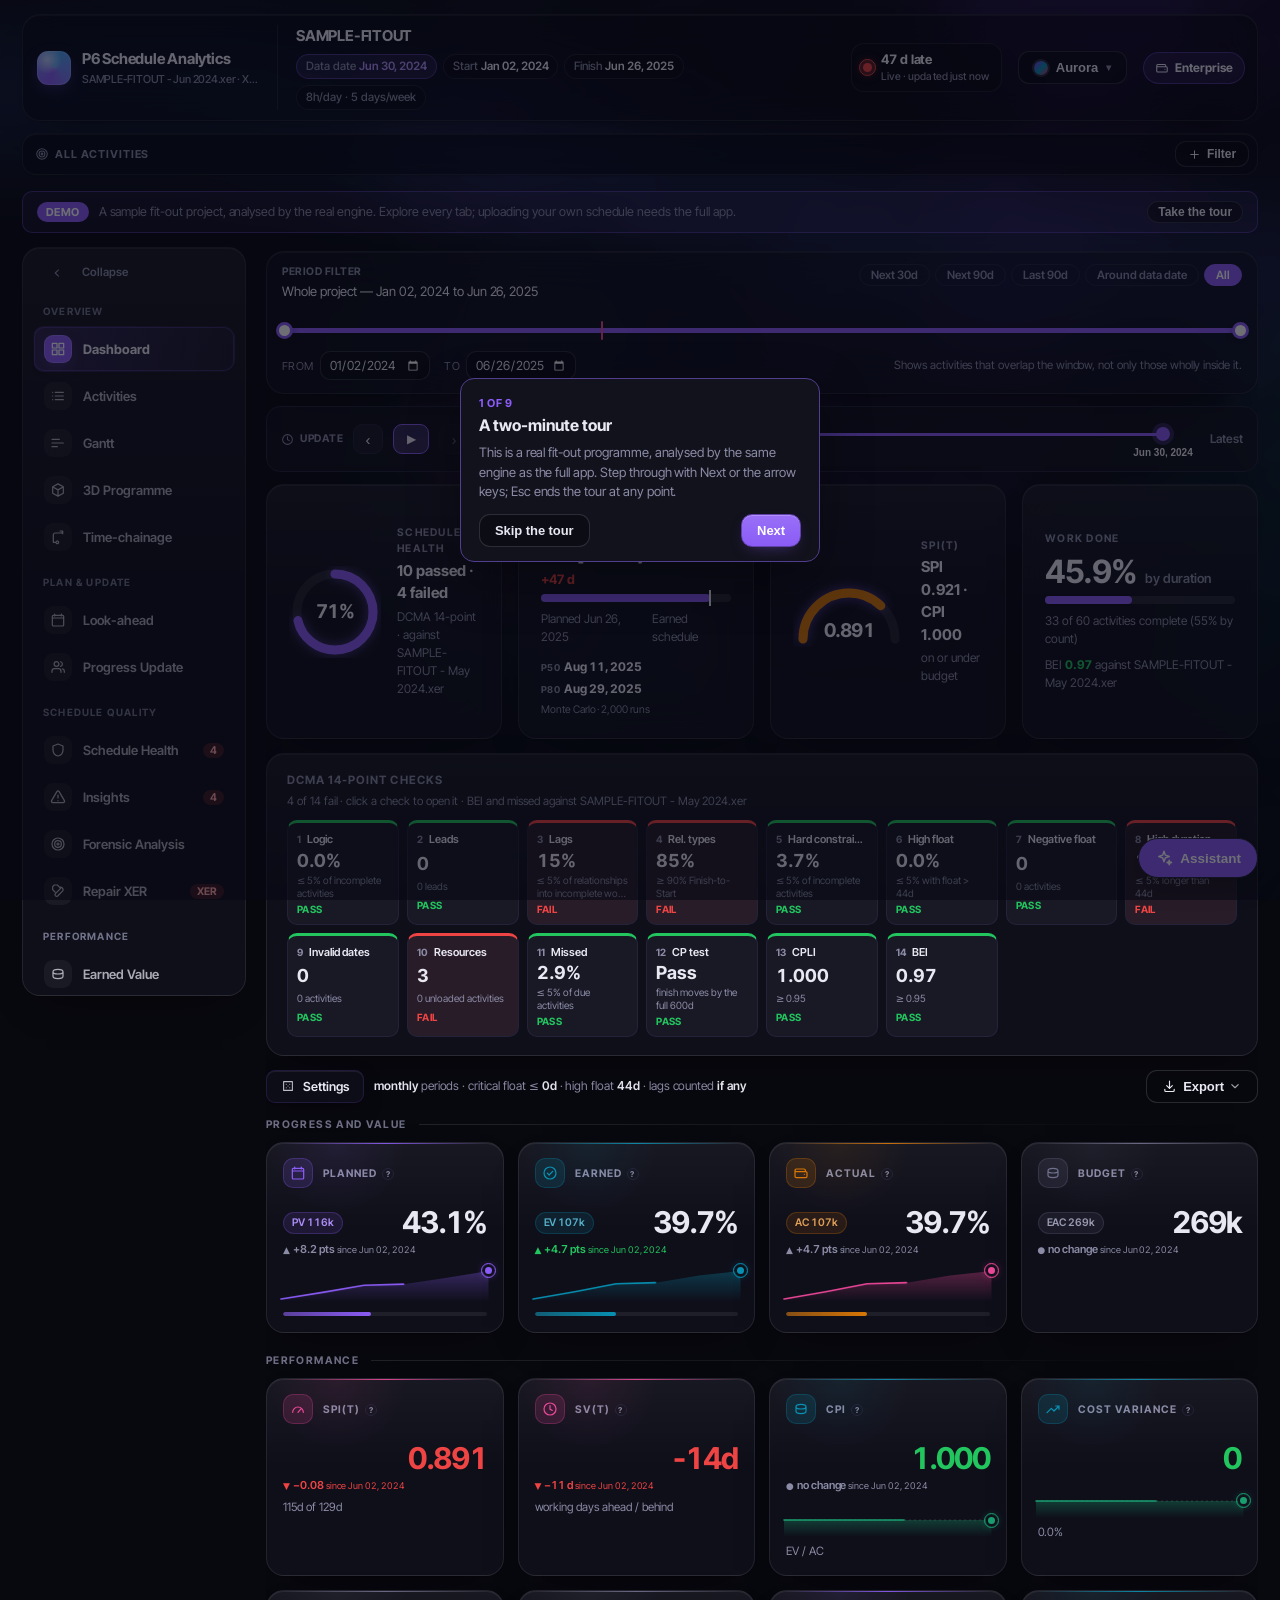
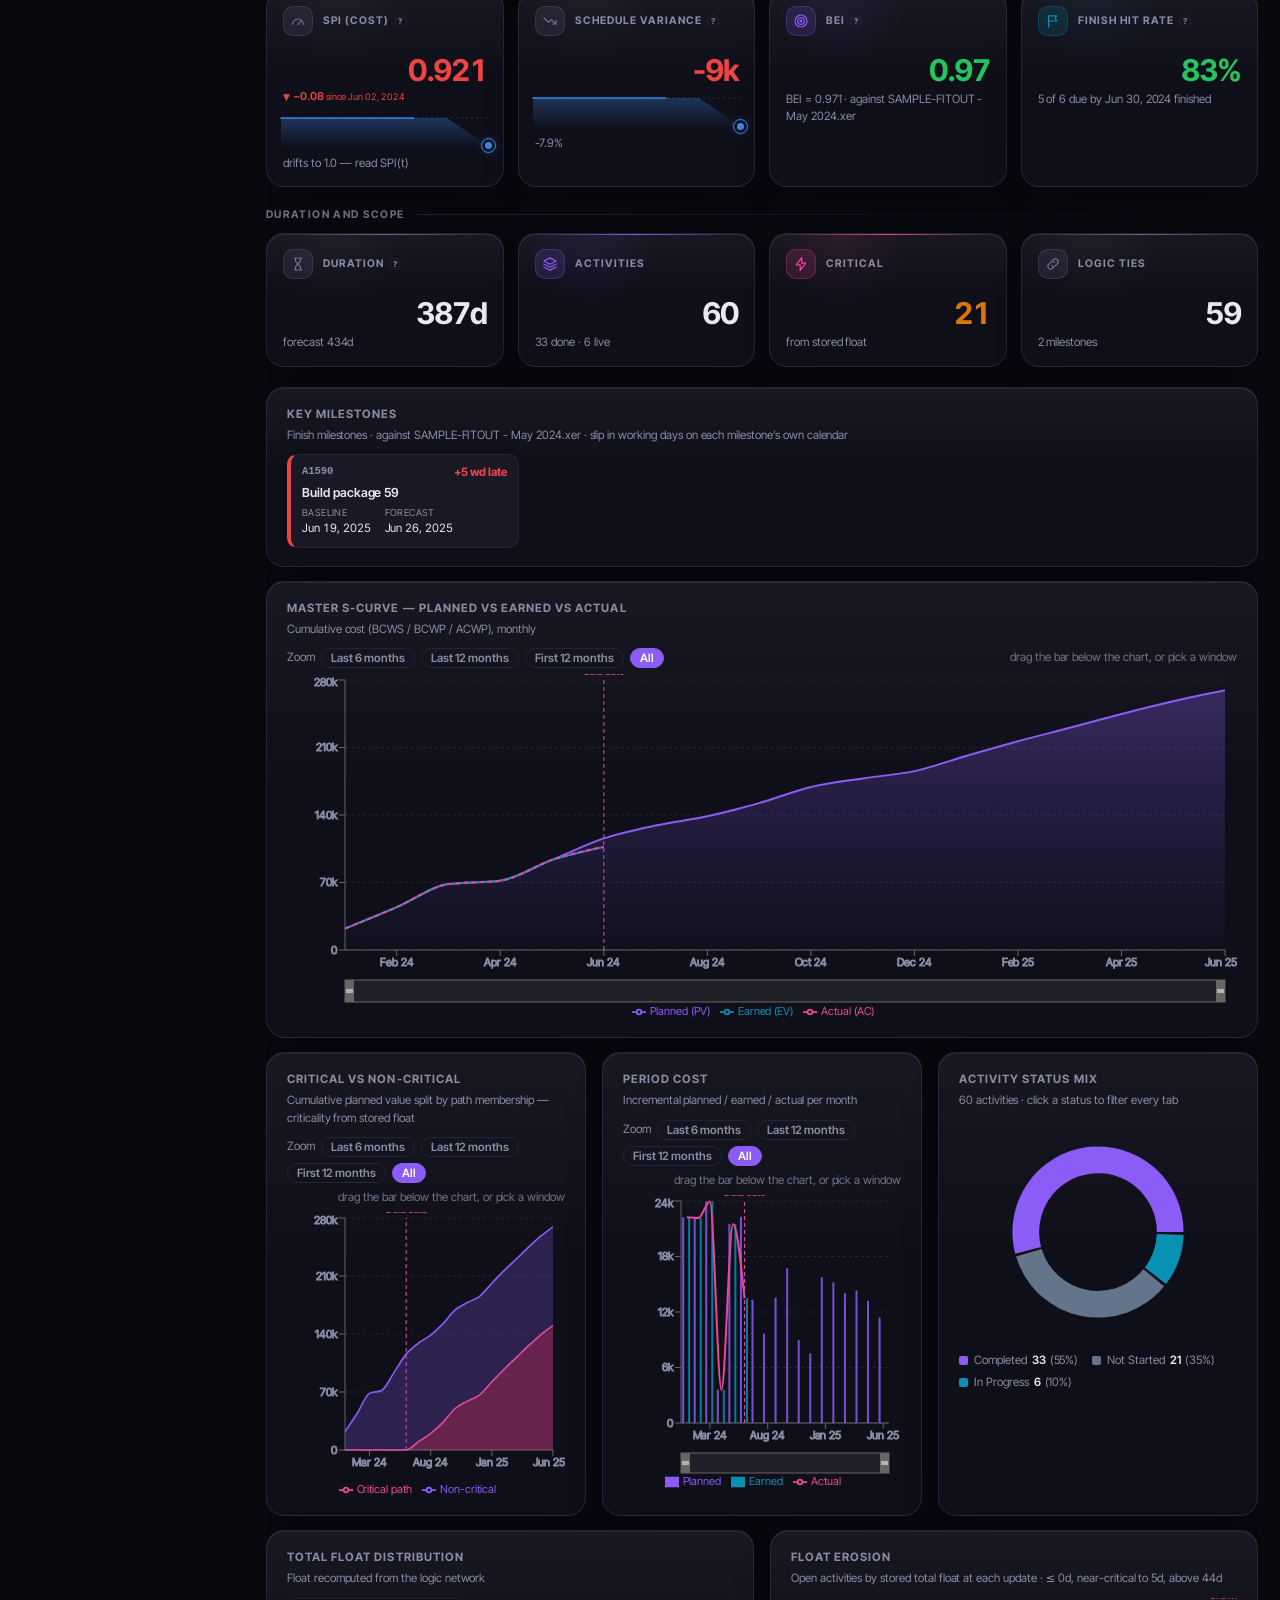
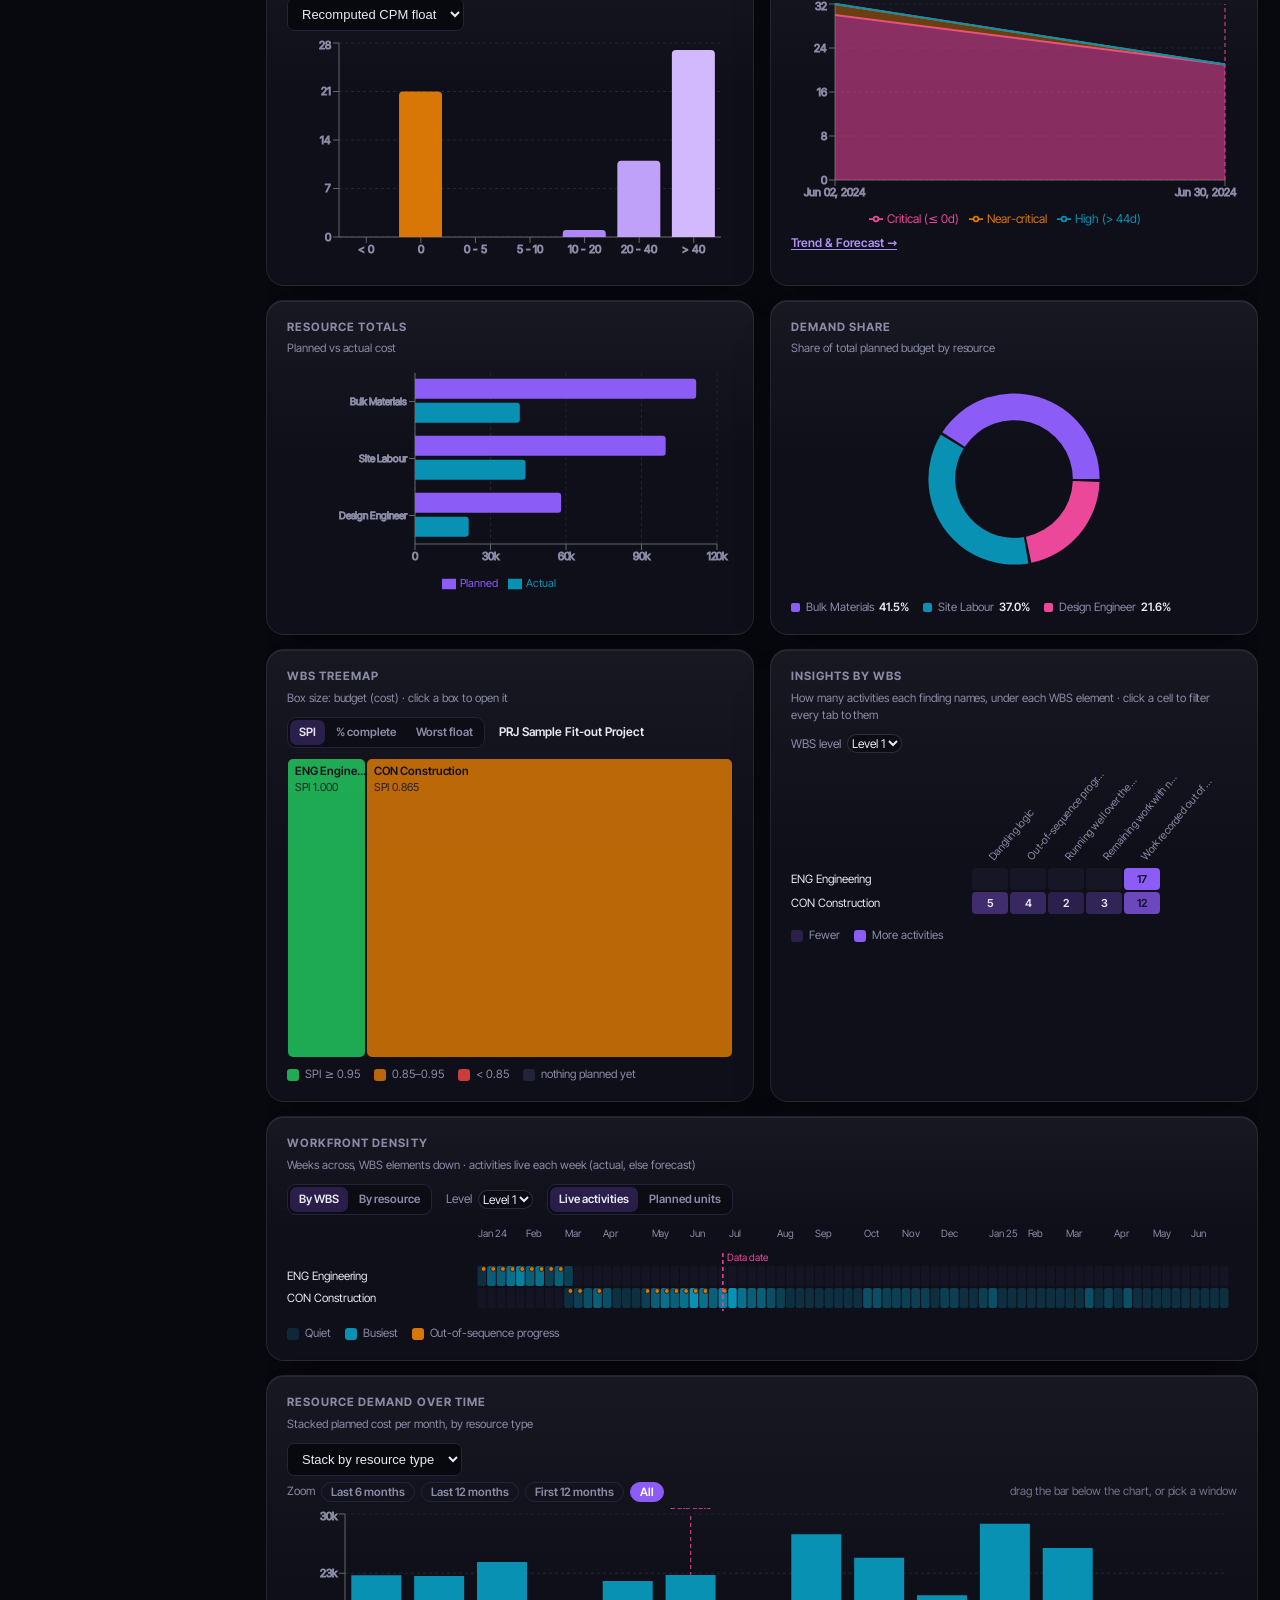
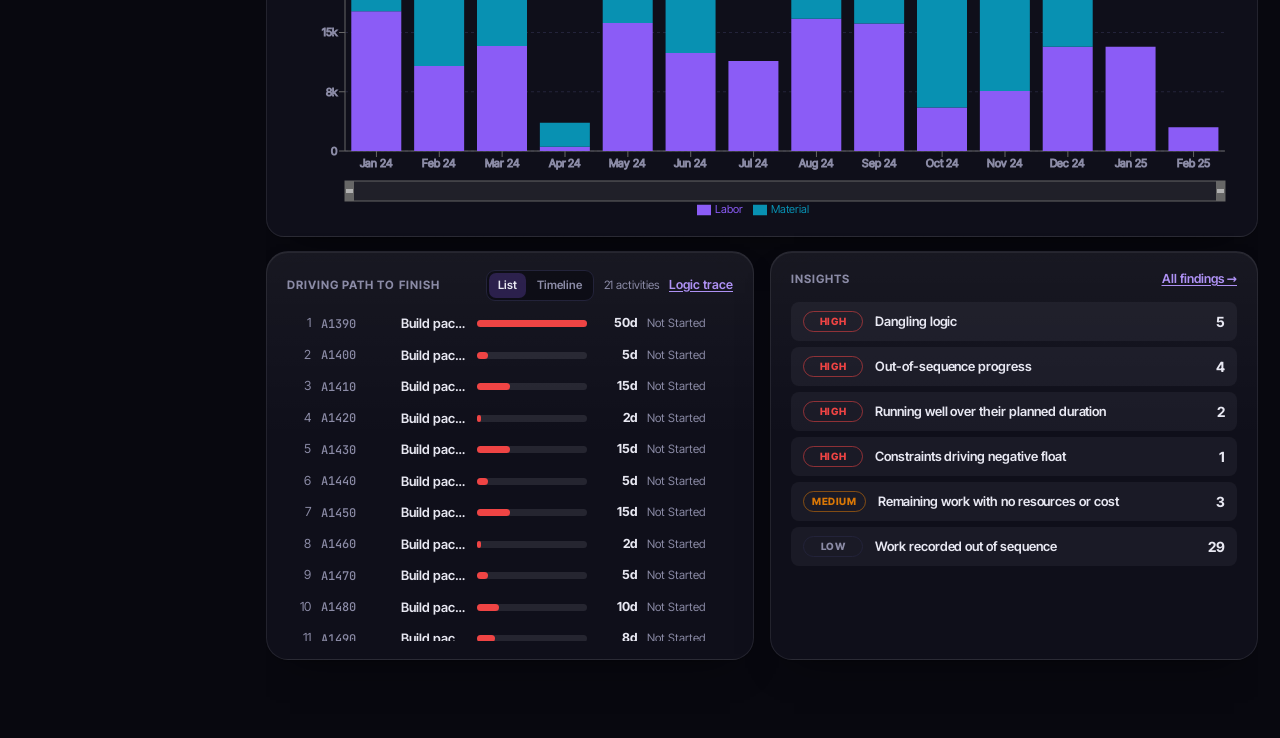
==== demo/index.html @ 8cb8678e "Demo: data-date window (needs the full app)" ====
<!doctype html>
<html lang="en">
  <head>
    <meta charset="UTF-8" />
    <meta name="viewport" content="width=device-width, initial-scale=1.0" />
    <title>P6 Schedule Analytics &amp; Forensics</title>
    <script type="module" crossorigin src="./assets/index-jzBInQl6.js"></script>
    <link rel="stylesheet" crossorigin href="./assets/index-BFzRtdCI.css">
  </head>
  <body>
    <div id="root"></div>
  </body>
</html>
---- demo/assets/index-BFzRtdCI.css ----
@font-face{font-family:Inter Tight;font-style:normal;font-display:swap;font-weight:400;src:url(./inter-tight-latin-400-normal-iW8qmuJY.woff2) format("woff2"),url(./inter-tight-latin-400-normal-BLrFJfvD.woff) format("woff")}@font-face{font-family:Inter Tight;font-style:normal;font-display:swap;font-weight:500;src:url(./inter-tight-latin-500-normal-BFXNXuvF.woff2) format("woff2"),url(./inter-tight-latin-500-normal-pobXraBK.woff) format("woff")}@font-face{font-family:Inter Tight;font-style:normal;font-display:swap;font-weight:600;src:url(./inter-tight-latin-600-normal-BgSTtRxb.woff2) format("woff2"),url(./inter-tight-latin-600-normal-D7bG6gX1.woff) format("woff")}@font-face{font-family:Inter Tight;font-style:normal;font-display:swap;font-weight:700;src:url(./inter-tight-latin-700-normal-BZKd_v_8.woff2) format("woff2"),url(./inter-tight-latin-700-normal-DvYAVZQd.woff) format("woff")}@font-face{font-family:Inter Tight;font-style:normal;font-display:swap;font-weight:800;src:url(./inter-tight-latin-800-normal-CRGCHRPv.woff2) format("woff2"),url(./inter-tight-latin-800-normal-D2te1T7i.woff) format("woff")}@font-face{font-family:JetBrains Mono;font-style:normal;font-display:swap;font-weight:500;src:url(./jetbrains-mono-latin-500-normal-BWZEU5yA.woff2) format("woff2"),url(./jetbrains-mono-latin-500-normal-CJOVTJB7.woff) format("woff")}:root{--bg: #08080f;--panel: #12121d;--panel-2: #191926;--line: #23233a;--text: #e8e8f2;--muted: #8b8ba6;--accent: #8b5cf6;--good: #22c55e;--warn: #d97706;--bad: #ef4444;--crit: #ec4899;--stripe: #14141f;--s1: #8b5cf6;--s2: #0891b2;--s3: #ec4899;--s4: #d97706;--s5: #3987e5;--s6: #199e70}:root[data-theme=light]{--bg: #f4f5fb;--panel: #ffffff;--panel-2: #f7f8fc;--line: #dfe3ee;--text: #131320;--muted: #5b5b73;--accent: #7c3aed;--good: #15803d;--warn: #c2740a;--bad: #dc2626;--crit: #db2777;--stripe: #f7f8fc;--s1: #7c3aed;--s2: #0891b2;--s3: #db2777;--s4: #c2740a;--s5: #2a78d6;--s6: #1baf7a}:root[data-theme=light] .esrow .kpi{background:linear-gradient(180deg,#e8f0fe,#fff);border-color:#b6cdf0}:root[data-theme=light] .navitem.on{color:#fff}*{box-sizing:border-box}body{margin:0;background:var(--bg);color:var(--text);font:14px/1.5 Segoe UI,system-ui,-apple-system,sans-serif}.app{max-width:1680px;margin:0 auto;padding:20px 24px 60px}.topbar{display:flex;align-items:center;gap:16px;flex-wrap:wrap;padding-bottom:14px;border-bottom:1px solid var(--line);margin-bottom:18px}.brand{font-size:19px;font-weight:700;letter-spacing:.2px}.brand small{display:block;font-size:11px;font-weight:400;color:var(--muted)}.spacer{flex:1}.projline{font-size:12px;color:var(--muted)}.projline b{color:var(--text);font-weight:600}.shell{display:flex;gap:18px;align-items:flex-start}.content{flex:1;min-width:0}.sidenav{width:192px;flex:none;position:sticky;top:16px;display:flex;flex-direction:column;gap:3px}.navitem{display:flex;align-items:center;gap:10px;width:100%;background:transparent;border:1px solid transparent;color:var(--muted);padding:9px 12px;border-radius:9px;cursor:pointer;font-size:13px;font-weight:600;text-align:left;font-family:inherit}.navitem:hover{background:var(--panel);color:var(--text)}.navitem.on{background:var(--accent);border-color:var(--accent);color:#fff}.navitem .ic{width:16px;text-align:center;font-size:13px;opacity:.85}.navitem .lbl{flex:1}.navitem .badge{background:#0000004d;padding:1px 7px;border-radius:10px;font-size:10.5px;font-weight:700}.navitem:not(.on) .badge{background:#ef444433;color:#fca5a5}@media (max-width: 900px){.shell{flex-direction:column;align-items:stretch}.sidenav{width:100%;position:static;flex-direction:row;overflow-x:auto;padding-bottom:4px;gap:4px}.navitem{width:auto;white-space:nowrap}.navitem .ic{display:none}}.grid{display:grid;gap:14px}.g2{grid-template-columns:repeat(2,minmax(0,1fr))}.g3{grid-template-columns:repeat(3,minmax(0,1fr))}.g4{grid-template-columns:repeat(4,minmax(0,1fr))}@media (max-width: 1200px){.g3,.g4{grid-template-columns:repeat(2,minmax(0,1fr))}}@media (max-width: 780px){.g2,.g3,.g4{grid-template-columns:1fr}}.card{background:var(--panel);border:1px solid var(--line);border-radius:12px;padding:14px 16px}.card h3{margin:0 0 2px;font-size:13px;font-weight:700;text-transform:uppercase;letter-spacing:.55px;color:var(--muted)}.card .sub{font-size:11px;color:var(--muted);margin-bottom:10px}.card.span2{grid-column:span 2}@media (max-width: 780px){.card.span2{grid-column:span 1}}.kpis{display:grid;grid-template-columns:repeat(auto-fit,minmax(132px,1fr));gap:10px;margin-bottom:16px}.kpi{background:var(--panel);border:1px solid var(--line);border-radius:10px;padding:11px 13px}.kpi .k{font-size:10.5px;text-transform:uppercase;letter-spacing:.5px;color:var(--muted)}.kpi .v{font-size:22px;font-weight:700;margin-top:3px;line-height:1.15}.kpi .x{font-size:11px;color:var(--muted);margin-top:2px}.kpi[title]{cursor:help}.qm{display:inline-grid;place-items:center;width:12px;height:12px;border:1px solid var(--line);border-radius:50%;font-size:8px;margin-left:5px;color:var(--muted);vertical-align:middle}.esrow .kpi{border-color:#3b5680;background:linear-gradient(180deg,#1e2c44,var(--panel))}.good{color:var(--good)}.warn{color:var(--warn)}.bad{color:var(--bad)}.neutral{color:var(--text)}.drop{border:2px dashed var(--line);border-radius:16px;padding:56px 28px;text-align:center;background:var(--panel);transition:.15s;cursor:pointer}.drop.hot{border-color:var(--accent);background:var(--panel-2)}.drop h2{margin:0 0 8px;font-size:20px}.drop p{color:var(--muted);margin:4px 0}.hint{font-size:12px;color:var(--muted);margin-top:18px}.btn{background:var(--accent);color:#fff;border:0;border-radius:8px;padding:9px 16px;font-size:13px;font-weight:600;cursor:pointer;text-decoration:none;display:inline-block}.btn:hover{filter:brightness(1.1)}.btn.ghost{background:transparent;border:1px solid var(--line);color:var(--text)}.btn:disabled{opacity:.5;cursor:not-allowed}.err{background:#ef44441f;border:1px solid var(--bad);color:#fecaca;padding:11px 14px;border-radius:9px;margin:14px 0;font-size:13px}.bar{height:6px;background:var(--line);border-radius:4px;overflow:hidden;margin-top:18px}.bar>div{height:100%;background:var(--accent);transition:width .2s}.diag{border-left:3px solid var(--line);padding:9px 13px;margin-bottom:8px;background:var(--panel-2);border-radius:0 8px 8px 0}.diag.critical{border-left-color:var(--bad)}.diag.warning{border-left-color:var(--warn)}.diag.info{border-left-color:var(--accent)}.diag .t{font-weight:700;font-size:13px;margin-bottom:3px}.diag .d{font-size:12.5px;color:var(--muted)}.check{background:var(--panel);border:1px solid var(--line);border-radius:10px;margin-bottom:9px}.check .hd{display:flex;align-items:center;gap:12px;padding:12px 14px;cursor:pointer}.check .hd:hover{background:var(--panel-2);border-radius:10px}.num{width:26px;height:26px;flex:none;border-radius:7px;background:var(--panel-2);display:grid;place-items:center;font-size:12px;font-weight:700;color:var(--muted)}.check .nm{font-weight:650;font-size:14px}.check .ds{font-size:11.5px;color:var(--muted);margin-top:2px}.pill{font-size:10.5px;font-weight:800;padding:3px 10px;border-radius:20px;letter-spacing:.6px;flex:none}.pill.pass{background:#22c55e29;color:var(--good)}.pill.fail{background:#ef444429;color:var(--bad)}.pill.na{background:#94a3b829;color:var(--muted)}.metric{font-size:12.5px;color:var(--muted);text-align:right;flex:none;min-width:190px}.metric b{color:var(--text);display:block;font-size:13px}.body{border-top:1px solid var(--line);padding:12px 14px}.note{font-size:12px;color:var(--muted);margin-bottom:10px;font-style:italic}.tblwrap{overflow:auto;max-height:430px;border:1px solid var(--line);border-radius:8px}table{border-collapse:collapse;width:100%;font-size:12.5px}th,td{padding:7px 10px;text-align:left;border-bottom:1px solid var(--line);white-space:nowrap}th{background:var(--panel-2);position:sticky;top:0;font-size:11px;text-transform:uppercase;letter-spacing:.4px;color:var(--muted);z-index:1}td.wrap{white-space:normal;min-width:240px}tbody tr:hover{background:var(--panel-2)}.mono{font-family:Cascadia Code,Consolas,monospace;font-size:12px}.pager{display:flex;align-items:center;gap:9px;margin-top:9px;font-size:12px;color:var(--muted)}.settings{display:flex;gap:14px;flex-wrap:wrap;align-items:flex-end}.field{display:flex;flex-direction:column;gap:4px}.field label{font-size:10.5px;text-transform:uppercase;letter-spacing:.5px;color:var(--muted)}.field input,.field select,select.inline{background:var(--bg);border:1px solid var(--line);color:var(--text);border-radius:7px;padding:7px 9px;font-size:13px;min-width:128px}.field input:focus,.field select:focus,select.inline:focus{outline:1px solid var(--accent)}.legend{display:flex;gap:14px;flex-wrap:wrap;font-size:11.5px;color:var(--muted);margin-top:6px}.legend i{display:inline-block;width:10px;height:10px;border-radius:3px;margin-right:5px}.searchrow{display:flex;gap:9px;margin-bottom:10px;flex-wrap:wrap}.searchrow input,.searchrow select{background:var(--bg);border:1px solid var(--line);color:var(--text);border-radius:7px;padding:7px 10px;font-size:13px}.searchrow input{flex:1;min-width:200px}.chk{display:flex;align-items:center;gap:6px;font-size:12.5px;color:var(--muted)}.empty{color:var(--muted);font-size:13px;padding:22px;text-align:center}.minilegend{display:flex;flex-wrap:wrap;gap:5px 14px;margin-top:8px;font-size:11.5px;color:var(--muted)}.minilegend span{display:inline-flex;align-items:center;white-space:nowrap}.minilegend b{color:var(--text);margin-left:5px;font-weight:600}.minilegend i{display:inline-block;width:9px;height:9px;border-radius:2px;margin-right:6px}.sev{flex:none;font-size:10px;font-weight:800;letter-spacing:.5px;padding:3px 9px;border-radius:20px;text-transform:uppercase;min-width:62px;text-align:center}.sev.critical{background:#ef44442e;color:#fca5a5}.sev.high{background:#f973162e;color:#fdba74}.sev.medium{background:#f59e0b29;color:#fcd34d}.sev.low{background:#94a3b829;color:var(--muted)}.rec{background:var(--panel-2);border-left:3px solid var(--accent);padding:10px 13px;border-radius:0 8px 8px 0;margin-bottom:11px;font-size:13px}.rec b{display:block;font-size:10.5px;text-transform:uppercase;letter-spacing:.5px;color:var(--accent);margin-bottom:4px}.ganttwrap{display:flex;align-items:flex-start;border:1px solid var(--line);border-radius:8px;overflow-y:auto;max-height:640px;background:var(--bg);margin-top:8px}.gantt-labels{flex:none;width:296px;position:sticky;left:0;z-index:2;background:var(--bg);border-right:1px solid var(--line)}.gantt-labels .ghead{border-bottom:1px solid var(--line)}.grow{display:flex;align-items:center;gap:7px;padding:0 9px;font-size:11px;color:#cbd5e1;overflow:hidden;white-space:nowrap}.grow:nth-child(2n){background:var(--stripe)}.grow.crit .gid{color:#fda4af}.gid{font-family:Cascadia Code,Consolas,monospace;flex:none;opacity:.95}.gnm{overflow:hidden;text-overflow:ellipsis;color:var(--muted)}.gantt-chart{flex:1;overflow-x:auto;min-width:0}.ganttwrap text{-webkit-user-select:none;user-select:none}.optrow{display:flex;gap:16px;flex-wrap:wrap;align-items:flex-start;background:var(--panel-2);padding:11px 13px;border-radius:8px;margin-bottom:11px}.opthelp{font-size:11px;color:var(--muted);margin-top:3px}.cellinput{width:100%;background:var(--bg);border:1px solid var(--accent);color:var(--text);border-radius:5px;padding:3px 7px;font-family:Cascadia Code,Consolas,monospace;font-size:12px}.cellinput:disabled{border-color:var(--line);color:var(--muted)}.okmsg{background:#22c55e1f;border:1px solid var(--good);color:#bbf7d0;padding:11px 14px;border-radius:9px;margin:12px 0;font-size:13px}.modalbg{position:fixed;top:0;right:0;bottom:0;left:0;background:#020617b8;display:grid;place-items:center;z-index:50;padding:20px}.modal{background:var(--panel);border:1px solid var(--line);border-radius:14px;padding:20px 22px;width:min(680px,100%);max-height:88vh;overflow:auto;box-shadow:0 24px 60px #00000080}.modal.wide{width:min(1240px,100%)}.revsum{display:flex;gap:18px;flex-wrap:wrap;align-items:center;background:var(--panel-2);border-radius:8px;padding:10px 14px;margin-bottom:12px;font-size:12.5px;color:var(--muted)}.revsum b{color:var(--text);font-size:15px;margin-right:4px}.modal h3{margin:0 0 4px;font-size:16px}.modal .msub{margin:0 0 14px;font-size:12.5px;color:var(--muted)}.mactions{display:flex;justify-content:flex-end;gap:9px}.zoomrow{display:flex;align-items:center;gap:9px;margin:10px 0 4px}.zoomrow input[type=range]{flex:1;max-width:300px;accent-color:var(--accent)}.zlabel{font-size:11.5px;color:var(--muted);white-space:nowrap}.zbtn{padding:4px 11px;font-size:15px;line-height:1}@media print{:root{--bg: #fff;--panel: #fff;--panel-2: #f4f6f9;--line: #cbd5e1;--text: #0f172a;--muted: #475569}body{background:#fff}.noprint{display:none!important}.app{max-width:none;padding:0}.card,.check{break-inside:avoid;page-break-inside:avoid;border-color:#cbd5e1}.tblwrap{max-height:none;overflow:visible}.g3,.g4{grid-template-columns:repeat(2,minmax(0,1fr))}}.cibar{display:inline-block;width:46px;height:6px;border-radius:3px;background:var(--line);margin-right:7px;vertical-align:middle;overflow:hidden}.cibar i{display:block;height:100%;background:var(--crit)}.runbox{display:flex;align-items:center;gap:16px;padding:6px 2px}.runtitle{font-size:14px;font-weight:650}.runsub{font-size:12px;color:var(--muted);margin-top:2px}.spinner{width:30px;height:30px;flex:none;border-radius:50%;border:3px solid var(--line);border-top-color:var(--accent);animation:spin .8s linear infinite}@keyframes spin{to{transform:rotate(360deg)}}body{background-attachment:fixed;background-image:radial-gradient(58rem 42rem at 8% -12%,rgba(59,130,246,.2),transparent 60%),radial-gradient(46rem 38rem at 96% 4%,rgba(168,85,247,.16),transparent 62%),radial-gradient(52rem 40rem at 46% 108%,rgba(20,184,166,.14),transparent 60%)}:root[data-theme=light] body{background-image:radial-gradient(58rem 42rem at 8% -12%,rgba(37,99,235,.16),transparent 60%),radial-gradient(46rem 38rem at 96% 4%,rgba(147,51,234,.12),transparent 62%),radial-gradient(52rem 40rem at 46% 108%,rgba(13,148,136,.12),transparent 60%)}.card,.kpi,.check,.modal,.drop,.slicer,.diag{background-color:#1e293bb8;-webkit-backdrop-filter:blur(14px) saturate(140%);backdrop-filter:blur(14px) saturate(140%);border-color:#94a3b838}.card,.modal{box-shadow:0 8px 30px #02061747}.kpi:hover,.card:hover{border-color:#94a3b857}.diag{background-color:#263449a8}.esrow .kpi{background:linear-gradient(180deg,#253c60d1,#1e293bb8)}:root[data-theme=light] .card,:root[data-theme=light] .kpi,:root[data-theme=light] .check,:root[data-theme=light] .modal,:root[data-theme=light] .drop,:root[data-theme=light] .slicer,:root[data-theme=light] .diag{background-color:#ffffffbd;border-color:#0f172a1a}:root[data-theme=light] .card,:root[data-theme=light] .modal{box-shadow:0 8px 28px #0f172a1a}:root[data-theme=light] .diag{background-color:#f1f5f9c7}:root[data-theme=light] .esrow .kpi{background:linear-gradient(180deg,#e0eeffdb,#ffffffbd)}.sidenav .navitem.on{-webkit-backdrop-filter:blur(10px);backdrop-filter:blur(10px);box-shadow:0 4px 14px #2563eb52}thead th{-webkit-backdrop-filter:blur(8px);backdrop-filter:blur(8px)}@media print{body{background-image:none}.card,.kpi,.check,.modal,.drop,.slicer,.diag{background-color:#fff!important;backdrop-filter:none!important;-webkit-backdrop-filter:none!important;box-shadow:none!important}}.slicer{border:1px solid var(--line);border-radius:12px;padding:12px 15px 13px;margin:4px 0 12px}.slicerhead{display:flex;align-items:flex-start;gap:14px;flex-wrap:wrap}.slicertitle{font-size:10.5px;text-transform:uppercase;letter-spacing:.5px;color:var(--muted);font-weight:700}.slicerrange{font-size:13px;margin-top:2px}.slicerrange b{font-weight:650}.slicerpresets{margin-left:auto;display:flex;gap:5px;flex-wrap:wrap}.chip{background:transparent;border:1px solid var(--line);color:var(--muted);border-radius:20px;padding:3px 11px;font-size:11.5px;cursor:pointer;font-family:inherit;font-weight:600}.chip:hover{color:var(--text);border-color:var(--accent)}.chip.on{background:var(--accent);border-color:var(--accent);color:#fff}.track{position:relative;height:30px;margin:14px 2px 6px;cursor:pointer;touch-action:none}.track:before{content:"";position:absolute;left:0;right:0;top:13px;height:5px;border-radius:3px;background:var(--line)}.sel{position:absolute;top:13px;height:5px;border-radius:3px;background:linear-gradient(90deg,var(--accent),#8b5cf6)}.handle{position:absolute;top:7px;width:17px;height:17px;margin-left:-8.5px;border-radius:50%;background:#fff;border:3px solid var(--accent);cursor:grab;padding:0;box-shadow:0 2px 7px #00000052}.handle:active{cursor:grabbing;transform:scale(1.12)}.ddmark{position:absolute;top:6px;width:2px;height:19px;margin-left:-1px;background:var(--crit);border-radius:1px}.slicerfoot{display:flex;align-items:center;gap:14px;flex-wrap:wrap}.slicerfoot label{display:flex;align-items:center;gap:6px;font-size:11px;text-transform:uppercase;letter-spacing:.4px;color:var(--muted)}.slicerfoot input[type=date]{background:var(--bg);border:1px solid var(--line);color:var(--text);border-radius:7px;padding:5px 8px;font-size:12.5px;font-family:inherit}.slicernote{font-size:11.5px;color:var(--muted);margin-left:auto}.band{margin-bottom:14px}.bandtitle{font-size:10px;font-weight:800;letter-spacing:.9px;text-transform:uppercase;color:var(--muted);opacity:.78;margin:0 0 7px 2px}.band .kpis{margin-bottom:0}.kpi{position:relative;overflow:hidden;transition:transform .12s ease,border-color .12s ease}.kpi:before{content:"";position:absolute;left:0;top:0;bottom:0;width:3px;background:var(--acc);opacity:.85}.kpi{padding-left:15px}.kpi:hover{transform:translateY(-1px)}.acc-blue{--acc: var(--s1)}.acc-green{--acc: var(--s2)}.acc-amber{--acc: var(--s4)}.acc-rose{--acc: var(--s3)}.acc-slate{--acc: #6f6f8c}:root[data-theme=light] .acc-slate{--acc: #64748b}.kpi .k{display:flex;align-items:center;gap:6px}.kicon{color:var(--acc);flex:none;opacity:.95}.kpi .k>span{overflow:hidden;text-overflow:ellipsis;white-space:nowrap}.kbar{height:3px;border-radius:2px;background:var(--line);margin:7px 0 2px;overflow:hidden}.kbar i{display:block;height:100%;background:var(--acc);border-radius:2px}.setbar{display:flex;align-items:center;gap:10px;flex-wrap:wrap;margin-bottom:14px}.setbtn{display:inline-flex;align-items:center;gap:8px;background:var(--panel);border:1px solid var(--line);color:var(--text);border-radius:9px;padding:8px 14px;font-size:12.5px;font-weight:600;cursor:pointer;font-family:inherit;-webkit-backdrop-filter:blur(12px);backdrop-filter:blur(12px)}.setbtn:hover{border-color:var(--accent)}.setsummary{font-size:12px;color:var(--muted)}.setsummary b{color:var(--text);font-weight:600}@media (max-width: 640px){.kpis{grid-template-columns:repeat(auto-fit,minmax(148px,1fr))}}.navitem .ic{width:15px;height:15px;flex:none;opacity:.9}.navitem.on .ic{opacity:1}.setbtn svg{opacity:.8}.kpi{padding:12px 13px 12px 15px}.ktop{display:flex;align-items:center;gap:9px;margin-bottom:7px}.kchip{width:32px;height:32px;flex:none;border-radius:9px;display:grid;place-items:center;color:var(--acc);background:var(--acc-soft);box-shadow:inset 0 0 0 1px var(--acc-line)}.kpi .k{font-size:10.5px;text-transform:uppercase;letter-spacing:.5px;color:var(--muted);font-weight:700;line-height:1.25;display:block;min-width:0}.kpi .v{font-size:23px;margin-top:0}.kpi{--acc-soft: color-mix(in srgb, var(--acc) 17%, transparent);--acc-line: color-mix(in srgb, var(--acc) 30%, transparent)}:root[data-theme=light] .kpi{--acc-soft: color-mix(in srgb, var(--acc) 11%, transparent);--acc-line: color-mix(in srgb, var(--acc) 22%, transparent)}.kpi:hover .kchip{background:var(--acc-line)}.kpis{grid-template-columns:repeat(auto-fit,minmax(178px,1fr))}@media (max-width: 640px){.kpis{grid-template-columns:repeat(auto-fit,minmax(158px,1fr))}.kchip{width:28px;height:28px;border-radius:8px}}:root{--glass-bg: rgba(18, 18, 29, .66);--glass-brd: rgba(139, 92, 246, .17);--glass-hi: rgba(255, 255, 255, .07);--glass-lo: rgba(0, 0, 0, .5);--glass-blur: 22px}:root[data-theme=light]{--glass-bg: rgba(255, 255, 255, .72);--glass-brd: rgba(124, 58, 237, .13);--glass-hi: rgba(255, 255, 255, .9);--glass-lo: rgba(49, 46, 129, .12)}.card,.kpi,.check,.modal,.drop,.slicer,.setbtn{position:relative;background-color:var(--glass-bg);-webkit-backdrop-filter:blur(var(--glass-blur)) saturate(165%);backdrop-filter:blur(var(--glass-blur)) saturate(165%);border-color:var(--glass-brd);box-shadow:0 1px 0 0 var(--glass-hi) inset,0 8px 26px -10px var(--glass-lo),0 2px 6px -3px var(--glass-lo)}.card:after,.kpi:after,.modal:after{content:"";position:absolute;inset:0 0 auto 0;height:45%;border-radius:inherit;background:linear-gradient(180deg,var(--glass-hi),transparent);opacity:.55;pointer-events:none}.kpi:after{height:55%}.kpi{transition:transform .16s cubic-bezier(.2,.8,.3,1),box-shadow .16s ease}.kpi:hover{transform:translateY(-2px);box-shadow:0 1px 0 0 var(--glass-hi) inset,0 16px 34px -12px var(--glass-lo),0 3px 10px -4px var(--glass-lo)}.kpi:before{box-shadow:0 0 14px -2px var(--acc)}.kpi{background-image:linear-gradient(158deg,color-mix(in srgb,var(--acc) 13%,transparent),transparent 58%)}.kpi:hover{border-color:color-mix(in srgb,var(--acc) 55%,transparent);box-shadow:0 1px 0 0 var(--glass-hi) inset,0 0 0 1px color-mix(in srgb,var(--acc) 14%,transparent),0 14px 32px -14px color-mix(in srgb,var(--acc) 80%,transparent),0 3px 10px -4px var(--glass-lo)}.kchip{box-shadow:inset 0 0 0 1px var(--acc-line),0 0 14px -4px color-mix(in srgb,var(--acc) 70%,transparent)}.kbar i{box-shadow:0 0 8px -1px color-mix(in srgb,var(--acc) 75%,transparent)}.kpill{font-size:10.5px;padding:2px 7px;border-radius:6px;color:var(--acc);background:var(--acc-soft);border:1px solid var(--acc-line);font-variant-numeric:tabular-nums;white-space:nowrap}.kvrow{display:flex;align-items:baseline;gap:8px}.kvrow .v{margin-left:auto}.sidenav .navitem.on{background:linear-gradient(100deg,color-mix(in srgb,var(--accent) 92%,transparent),color-mix(in srgb,var(--accent) 72%,#1e0b3a));border-color:transparent;box-shadow:0 1px #fff3 inset,0 8px 20px -8px color-mix(in srgb,var(--accent) 85%,transparent)}:root[data-theme=light] .sidenav .navitem.on{background:linear-gradient(100deg,var(--accent),color-mix(in srgb,var(--accent) 80%,#000));box-shadow:0 8px 20px -10px color-mix(in srgb,var(--accent) 70%,transparent)}body{background-attachment:fixed;background-image:radial-gradient(58rem 40rem at 7% -12%,rgba(139,92,246,.2),transparent 62%),radial-gradient(48rem 34rem at 97% 3%,rgba(236,72,153,.13),transparent 64%)}:root[data-theme=light] body{background-image:radial-gradient(58rem 40rem at 7% -12%,rgba(124,58,237,.11),transparent 62%),radial-gradient(48rem 34rem at 97% 3%,rgba(219,39,119,.08),transparent 64%)}@media (prefers-reduced-motion: reduce){.kpi{transition:none}.kpi:hover{transform:none}}@media print{.card:after,.kpi:after,.modal:after{display:none}.card,.kpi,.check,.modal,.drop,.slicer{background-color:#fff!important;box-shadow:none!important;backdrop-filter:none!important;-webkit-backdrop-filter:none!important}}.chartwrap{position:relative}.zoomctl{display:flex;align-items:center;gap:6px;flex-wrap:wrap;margin:0 0 6px;font-size:11.5px;color:var(--muted)}.zoomctl .chip{padding:2px 9px}.zoomhint{margin-left:auto;opacity:.8}.brushnote{font-size:11px;color:var(--muted);margin-top:4px;font-style:italic}:root[data-glass=off] .card,:root[data-glass=off] .kpi,:root[data-glass=off] .check,:root[data-glass=off] .modal,:root[data-glass=off] .drop,:root[data-glass=off] .slicer,:root[data-glass=off] .setbtn,:root[data-glass=off] .logincard{background-color:var(--panel);-webkit-backdrop-filter:none;backdrop-filter:none;border-color:var(--line)}:root[data-glass=off] .card:after,:root[data-glass=off] .kpi:after,:root[data-glass=off] .modal:after,:root[data-glass=off] .logincard:after{display:none}:root[data-glass=off] body{background-image:none}:root[data-density=compact] .card{padding:9px 11px}:root[data-density=compact] .kpi{padding:8px 10px}:root[data-density=compact] .grid{gap:9px}:root[data-density=compact] table td,:root[data-density=compact] table th{padding:4px 7px}.bootwait{padding:60px;text-align:center;color:var(--muted)}.loginwrap{min-height:100vh;display:flex;align-items:center;justify-content:center;padding:24px}.logincard{width:100%;max-width:400px;display:flex;flex-direction:column;gap:14px;padding:26px 26px 20px;border:1px solid var(--glass-brd);border-radius:16px;position:relative;background-color:var(--glass-bg);-webkit-backdrop-filter:blur(var(--glass-blur)) saturate(165%);backdrop-filter:blur(var(--glass-blur)) saturate(165%);box-shadow:0 1px 0 0 var(--glass-hi) inset,0 20px 50px -18px var(--glass-lo)}.logincard:after{content:"";position:absolute;inset:0 0 auto 0;height:42%;border-radius:inherit;pointer-events:none;opacity:.5;background:linear-gradient(180deg,var(--glass-hi),transparent)}.logincard>*{position:relative;z-index:1}.loginbrand{display:flex;gap:12px;align-items:center}.loginmark{width:42px;height:42px;flex:0 0 42px;border-radius:12px;display:grid;place-items:center;color:#fff;background:var(--accent);box-shadow:0 6px 18px -6px var(--accent)}.loginbrand h1{font-size:16px;margin:0}.loginbrand p{font-size:11.5px;color:var(--muted);margin:2px 0 0}.logincard .field{display:flex;flex-direction:column;gap:4px}.logincard .field>span{font-size:11.5px;color:var(--muted)}.logincard input{width:100%;padding:9px 10px;border-radius:8px;border:1px solid var(--line);background:var(--panel);color:var(--text);font:inherit}.logincard .btn{justify-content:center;padding:10px}.loginfoot{display:flex;gap:6px;align-items:center;justify-content:center;font-size:11px;color:var(--muted);border-top:1px solid var(--line);padding-top:12px}.pwrow{display:flex;gap:6px;align-items:center}.pwrow input{flex:1;min-width:0}.pweye{background:transparent;border:1px solid var(--line);border-radius:8px;color:var(--muted);padding:7px 9px;cursor:pointer}.pweye:hover{color:var(--text)}.whoami{display:flex;align-items:center;gap:8px;margin-left:4px}.whotext{text-align:right;line-height:1.25}.whotext b{font-size:12px;display:block}.whotext small{font-size:10.5px;color:var(--muted);text-transform:capitalize}.subnav{display:flex;gap:6px;margin-bottom:12px;flex-wrap:wrap}.subnav .chip{display:inline-flex;align-items:center;gap:6px;padding:6px 12px}.subhead{display:flex;align-items:center;gap:6px;margin:0 0 2px;font-size:11.5px;text-transform:uppercase;letter-spacing:.5px;color:var(--muted)}.adminrow{display:flex;gap:12px;align-items:flex-end;flex-wrap:wrap;margin-bottom:12px}.adminrow .field{display:flex;flex-direction:column;gap:3px}.adminrow label{font-size:11px;color:var(--muted)}.adminrow input,.adminrow select{padding:7px 9px;border-radius:7px;border:1px solid var(--line);background:var(--panel);color:var(--text);font:inherit;font-size:12.5px}.newuser{padding:12px;border:1px dashed var(--line);border-radius:10px;background:var(--panel-2)}.btn.danger{background:var(--bad)}.confirmdel{display:inline-flex;gap:5px}tr.inactive td{opacity:.55}.pill{display:inline-block;padding:2px 8px;border-radius:999px;font-size:11px;background:var(--panel-2);border:1px solid var(--line);color:var(--muted)}.pill.warn{border-color:var(--warn);color:var(--warn)}.segbtns{display:flex;gap:5px}.wbstree{max-height:420px;overflow:auto;border:1px solid var(--line);border-radius:9px;background:var(--panel);padding:5px 0}.wbsrow{display:flex;align-items:center;gap:5px;padding:3px 8px 3px 0;font-size:12.5px}.wbsrow:hover{background:var(--panel-2)}.wbsrow.on{background:color-mix(in srgb,var(--accent) 14%,transparent)}.wbsrow .chk{flex:1;min-width:0}.wbsname{overflow:hidden;text-overflow:ellipsis;white-space:nowrap}.wbscount{font-size:11px;color:var(--muted);font-variant-numeric:tabular-nums;flex:0 0 auto}.twist{width:16px;flex:0 0 16px;background:none;border:0;cursor:pointer;color:var(--muted);font-size:11px;padding:0}.codeblock{margin-bottom:10px}.codetype{font-size:11px;color:var(--muted);text-transform:uppercase;letter-spacing:.5px;margin-bottom:4px}.codevals{display:flex;flex-wrap:wrap;gap:5px;max-height:150px;overflow:auto}.codevals .cnt{opacity:.6;font-size:10px;margin-left:3px}.swatches{display:flex;gap:6px;align-items:center}.swatch{width:24px;height:24px;border-radius:7px;cursor:pointer;border:2px solid transparent}.swatch.on{border-color:var(--text)}.swatches input[type=color]{width:30px;height:26px;padding:0;border:1px solid var(--line);border-radius:7px;background:none;cursor:pointer}.demobar{display:flex;align-items:center;gap:10px;flex-wrap:wrap;margin:0 0 14px;padding:9px 14px;border-radius:10px;font-size:12.5px;color:var(--muted);border:1px solid color-mix(in srgb,var(--accent) 38%,transparent);background:color-mix(in srgb,var(--accent) 9%,transparent)}.demobar b{color:#fff;background:var(--accent);padding:2px 9px;border-radius:999px;font-size:11px;letter-spacing:.4px;text-transform:uppercase}.riskhead{display:flex;align-items:flex-end;gap:18px;flex-wrap:wrap;margin-bottom:14px}.riskhead>div:first-child{flex:1;min-width:280px}.riskhead h2{margin:0 0 4px;font-size:20px;letter-spacing:-.2px}.riskhead p{margin:0;font-size:12.5px;color:var(--muted);max-width:760px}.seg{display:inline-flex;gap:2px;padding:3px;border-radius:10px;background:var(--panel-2);border:1px solid var(--line);flex-wrap:wrap}.seg button{background:transparent;border:0;color:var(--muted);font:inherit;font-size:12.5px;font-weight:600;padding:7px 13px;border-radius:7px;cursor:pointer;white-space:nowrap}.seg button:hover:not(:disabled){color:var(--text)}.seg button.on{background:var(--accent);color:#fff}.seg button:disabled{opacity:.4;cursor:not-allowed}.seg.small button{font-size:11px;padding:4px 9px}.cardhead{display:flex;align-items:flex-start;gap:12px;flex-wrap:wrap}.cardhead>div:first-child{flex:1;min-width:220px}.cardtools{display:flex;gap:8px;align-items:center;flex-wrap:wrap;margin-bottom:10px}.btn.big{padding:10px 20px;font-size:13.5px}.linkbtn{background:none;border:0;padding:0 2px;color:var(--accent);cursor:pointer;font:inherit;font-weight:600;text-decoration:underline;text-underline-offset:2px}.minisearch{background:var(--bg);border:1px solid var(--line);color:var(--text);border-radius:7px;padding:6px 9px;font-size:12.5px;width:170px}.includes{display:flex;gap:8px;flex-wrap:wrap;margin-top:12px}.inc{display:inline-flex;align-items:center;gap:6px;font-size:12px;color:var(--muted);padding:5px 10px;border-radius:20px;border:1px solid var(--line);background:var(--panel-2)}.inc b{color:var(--text)}.inc.on{border-color:color-mix(in srgb,var(--accent) 55%,var(--line))}details.explain{margin-top:6px;font-size:12.5px;color:var(--muted)}details.explain summary{cursor:pointer;color:var(--text);font-weight:600;font-size:12px}details.explain p{margin:8px 0 0;max-width:900px}.runmeta{font-size:11.5px;color:var(--muted);margin:0 0 10px}.verdict{display:flex;gap:20px;align-items:center;margin-bottom:14px;padding:16px 20px;border-radius:12px;border:1px solid var(--line);border-left:4px solid var(--accent);background:var(--panel)}.verdict.good{border-left-color:var(--good)}.verdict.warn{border-left-color:var(--warn)}.verdict.bad{border-left-color:var(--bad)}.verdict .vbig{font-size:44px;font-weight:800;line-height:1;letter-spacing:-1px;flex:none}.verdict.good .vbig{color:var(--good)}.verdict.warn .vbig{color:var(--warn)}.verdict.bad .vbig{color:var(--bad)}.verdict .vhead{font-size:15px;font-weight:600;margin-bottom:6px}.verdict ul{margin:0;padding-left:18px;font-size:13px;color:var(--muted)}.verdict li{margin:2px 0}.verdict li b{color:var(--text)}@media (max-width: 700px){.verdict{flex-direction:column;align-items:flex-start}}.kpis.compact{grid-template-columns:repeat(2,minmax(0,1fr));margin-bottom:8px}.scnsw{display:inline-block;width:10px;height:10px;border-radius:3px;margin-right:8px;vertical-align:-1px}tr.hl td{background:color-mix(in srgb,var(--warn) 10%,transparent)}th.sortable{cursor:pointer;-webkit-user-select:none;user-select:none}th.sortable:hover{color:var(--text)}.note.warnnote{color:var(--warn);font-style:normal}.riskregtop{grid-template-columns:minmax(0,1.15fr) minmax(0,1fr)}@media (max-width: 980px){.riskregtop{grid-template-columns:1fr}}.pimatrix{display:grid;grid-template-columns:92px repeat(5,minmax(0,1fr));gap:4px;margin-top:4px}.pmlab{display:flex;flex-direction:column;justify-content:center;font-size:11px;line-height:1.2}.pmlab b{font-weight:600;color:var(--text)}.pmlab small{color:var(--muted);font-size:10px}.pmfoot{font-size:10.5px;color:var(--muted);text-align:center;padding-top:2px}.pmcell{height:38px;border-radius:6px;border:1px solid transparent;cursor:default;display:grid;place-items:center;font:700 14px/1 inherit;color:#fff}.pmcell.has{cursor:pointer}.pmcell.has:hover{filter:brightness(1.15)}.pmcell.on{outline:2px solid var(--text);outline-offset:1px}.pmcell.h0{background:color-mix(in srgb,var(--good) 28%,transparent)}.pmcell.h1{background:color-mix(in srgb,var(--good) 45%,var(--warn) 25%)}.pmcell.h2{background:color-mix(in srgb,var(--warn) 70%,transparent)}.pmcell.h3{background:color-mix(in srgb,var(--bad) 75%,transparent)}.pmcell span{text-shadow:0 1px 2px rgba(0,0,0,.45)}.pmaxis{display:flex;justify-content:space-between;font-size:10.5px;color:var(--muted);margin:6px 0 0 96px}.rtitle{font-weight:600}.rmeta{font-size:11.5px;color:var(--muted);margin-top:2px;white-space:normal}.rmeta.warn,td .warn{color:var(--warn)}tr.closedrow td{opacity:.55}.statuspill{font:700 10.5px/1 inherit;text-transform:uppercase;letter-spacing:.5px;padding:4px 9px;border-radius:20px;border:0;cursor:pointer}span.statuspill{cursor:default;display:inline-block}.statuspill.open{background:#d977062e;color:var(--warn)}.statuspill.closed{background:#94a3b82e;color:var(--muted)}.rowacts{white-space:nowrap;text-align:right}.iconbtn{background:transparent;border:1px solid var(--line);color:var(--text);border-radius:6px;padding:4px 8px;font-size:12px;cursor:pointer;margin-left:4px;display:inline-flex;align-items:center;gap:4px;vertical-align:middle}.iconbtn:hover{border-color:var(--accent)}.filterchip{display:inline-flex;gap:10px;align-items:center;font-size:12px;color:var(--muted);padding:5px 6px 5px 11px;border-radius:20px;background:var(--panel-2);border:1px solid var(--line);margin-bottom:10px}.filterchip button{background:var(--line);border:0;color:var(--text);border-radius:12px;padding:2px 9px;font-size:11.5px;cursor:pointer}.riskmodal{width:min(760px,100%)}.formgrid{display:grid;grid-template-columns:repeat(10,minmax(0,1fr));gap:10px}.formgrid .w1{grid-column:span 2}.formgrid .w2{grid-column:span 3}.formgrid .w4{grid-column:span 8}.formgrid .field input,.formgrid .field select{min-width:0;width:100%}@media (max-width: 640px){.formgrid .w1,.formgrid .w2,.formgrid .w4{grid-column:span 10}}.formsect{margin:16px 0 8px;padding-top:12px;border-top:1px solid var(--line);font-size:11px;font-weight:700;letter-spacing:.5px;text-transform:uppercase;color:var(--muted)}.formsect .chk{font-size:11px;color:var(--muted)}.fieldhelp{font-size:11.5px;color:var(--muted);margin-top:5px}.pjlist td.wrap{min-width:180px}.pjlist td:last-child .btn{padding:6px 11px}.pjrev{display:inline-block;margin-left:8px;padding:1px 7px;border-radius:999px;font-size:11px;font-weight:600;color:var(--muted);border:1px solid var(--line);vertical-align:1px}.pjnotes{font-size:12px;color:var(--muted);margin-top:3px;max-width:320px;overflow:hidden;text-overflow:ellipsis;white-space:nowrap}.pjedit{padding:8px 0 0}.pjhead{font-size:13px;margin-bottom:10px}.pjhead span{display:block;font-size:12px;color:var(--muted);margin-top:2px;overflow-wrap:anywhere}.pjedit .formgrid .field{grid-column:span 5}.pjedit .formgrid .field.wide{grid-column:span 10}.pjedit .field input{min-width:0;width:100%;box-sizing:border-box}.pjbtns{display:flex;justify-content:flex-end;gap:8px;margin-top:10px}@media (max-width: 640px){.pjedit .formgrid .field{grid-column:span 10}}.field textarea{background:var(--bg);border:1px solid var(--line);color:var(--text);border-radius:7px;padding:7px 9px;font:inherit;font-size:13px;resize:vertical;width:100%}.picker{position:relative}.pickerbox{display:flex;flex-wrap:wrap;gap:5px;align-items:center;min-height:36px;background:var(--bg);border:1px solid var(--line);border-radius:7px;padding:4px 6px;cursor:text}.pickerbox:focus-within{outline:1px solid var(--accent)}.pickerbox input{flex:1;min-width:160px;border:0;background:transparent;color:var(--text);font-size:13px;padding:3px 2px;outline:none}.tag{display:inline-flex;align-items:center;gap:4px;padding:2px 4px 2px 8px;border-radius:6px;background:var(--panel-2);border:1px solid var(--line);font-size:12px}.tag button{background:none;border:0;color:var(--muted);cursor:pointer;font-size:15px;line-height:1;padding:0 3px}.tag button:hover{color:var(--bad)}.pickermenu{position:absolute;z-index:60;left:0;right:0;top:calc(100% + 4px);background:var(--panel);border:1px solid var(--line);border-radius:9px;box-shadow:0 16px 40px #00000059;max-height:280px;overflow:auto;padding:4px}.pickeropt{display:flex;gap:10px;align-items:center;width:100%;text-align:left;background:transparent;border:0;color:var(--text);padding:7px 9px;border-radius:6px;cursor:pointer;font:inherit;font-size:12.5px}.pickeropt.on,.pickeropt:hover{background:var(--panel-2)}.pickeropt .pname{flex:1;overflow:hidden;text-overflow:ellipsis;white-space:nowrap;color:var(--muted)}.pickeropt .pstat{font-size:10.5px;color:var(--warn);flex:none}.pickeropt .pstat.done{color:var(--muted)}.pickerempty{padding:10px;font-size:12.5px;color:var(--muted)}.rulestable td{vertical-align:top;white-space:normal}.cellinput.wide{width:100%}.rulestable .cellinput{max-width:100%}tr.defaultrow td{color:var(--muted);font-style:italic;background:var(--panel-2)}.rulestable .cellinput{border-color:var(--line);font-family:inherit;font-size:12.5px;padding:5px 7px}.rulestable .cellinput:focus{border-color:var(--accent);outline:none}*{scrollbar-width:thin;scrollbar-color:var(--line) transparent}.rulestable td.rowacts{white-space:nowrap}.riskpair{grid-template-columns:minmax(0,1fr) minmax(0,1.45fr)}@media (max-width: 1100px){.riskpair{grid-template-columns:1fr}}.searchrow input[type=checkbox]{flex:none;min-width:0;width:auto;padding:0;accent-color:var(--accent)}.searchrow .chk{white-space:nowrap;cursor:pointer}.card{position:relative}.pngbtn{position:absolute;top:10px;right:12px;z-index:2;font:700 10px/1 inherit;letter-spacing:.5px;padding:5px 7px;border-radius:6px;background:var(--panel-2);color:var(--muted);border:1px solid var(--line);cursor:pointer;opacity:0;transition:opacity .15s ease}.card>.pngbtn{display:none}.card:has(svg.recharts-surface)>.pngbtn{display:block}.card:hover>.pngbtn,.pngbtn:focus-visible{opacity:1}.pngbtn:hover{color:var(--text);border-color:var(--accent)}tr.critrow td:first-child{box-shadow:inset 3px 0 0 var(--crit)}.tagcrit{margin-left:7px;font-size:9.5px;font-weight:800;letter-spacing:.5px;text-transform:uppercase;color:var(--crit);border:1px solid color-mix(in srgb,var(--crit) 50%,transparent);padding:1px 5px;border-radius:4px;vertical-align:1px}.printonly{display:none}.lawindow{font-size:12px;color:var(--muted);margin-top:4px}.la2,.gx{--la-prog: #22d3ee;--la-start: #a78bfa;--la-ready: #4ade80;--la-blocked: #fbbf24;--la-late: #f87171;--la-crit: #e879f9;--la-crit-text: #f0abfc;--la-ontime: #34d399;--la-behind: #fbbf24;--la-stale: #94a3b8;--la-critline: #f43f5e;--la-glass: rgba(255, 255, 255, .055);--la-glass-2: rgba(255, 255, 255, .1);--la-well: rgba(0, 0, 0, .28);--la-edge: rgba(255, 255, 255, .1);--la-edge-hi: rgba(255, 255, 255, .18);--la-hover: rgba(255, 255, 255, .045);--la-faint: rgba(255, 255, 255, .08);--la-shadow: 0 30px 70px -30px rgba(0, 0, 0, .8);--la-blob: .42;--la-a: #7c3aed;--la-b: #06b6d4;--la-c: #db2777;--la-accent: #a78bfa;--la-t0: var(--la-accent);--la-t1: #22d3ee;--la-t2: #f472b6;--la-t3: #fbbf24;position:relative;isolation:isolate;display:flex;flex-direction:column;gap:16px}.la2[data-palette=ocean],.gx[data-palette=ocean]{--la-a: #2563eb;--la-b: #0891b2;--la-c: #0d9488;--la-accent: #38bdf8;--la-t1: #2dd4bf;--la-t2: #818cf8;--la-t3: #fbbf24}.la2[data-palette=ember],.gx[data-palette=ember]{--la-a: #ea580c;--la-b: #be185d;--la-c: #d97706;--la-accent: #fb923c;--la-t1: #f472b6;--la-t2: #facc15;--la-t3: #38bdf8}:root[data-theme=light] .la2,:root[data-theme=light] .gx{--la-prog: #0e7490;--la-start: #6d28d9;--la-ready: #15803d;--la-blocked: #b45309;--la-late: #dc2626;--la-crit: #c026d3;--la-crit-text: #a21caf;--la-ontime: #16a34a;--la-behind: #d97706;--la-stale: #64748b;--la-critline: #dc2626;--la-glass: rgba(255, 255, 255, .6);--la-glass-2: rgba(255, 255, 255, .88);--la-well: rgba(255, 255, 255, .72);--la-edge: rgba(24, 24, 70, .11);--la-edge-hi: rgba(255, 255, 255, .95);--la-hover: rgba(24, 24, 70, .035);--la-faint: rgba(24, 24, 70, .08);--la-shadow: 0 30px 60px -34px rgba(40, 40, 110, .35);--la-blob: .26;--la-accent: #6d28d9;--la-t1: #0e7490;--la-t2: #be185d;--la-t3: #b45309}:root[data-theme=light] .la2[data-palette=ocean],:root[data-theme=light] .gx[data-palette=ocean]{--la-accent: #0369a1;--la-t1: #0f766e;--la-t2: #4338ca;--la-t3: #b45309}:root[data-theme=light] .la2[data-palette=ember],:root[data-theme=light] .gx[data-palette=ember]{--la-accent: #c2410c;--la-t1: #be185d;--la-t2: #a16207;--la-t3: #0369a1}.la2-aurora{position:absolute;top:-18px;right:0;bottom:0;left:0;z-index:-1;overflow:hidden;border-radius:28px;pointer-events:none}.la2-blob{position:absolute;border-radius:50%;filter:blur(64px);opacity:var(--la-blob);animation:la2-drift 28s ease-in-out infinite alternate}.la2-blob.a{width:720px;height:720px;left:-180px;top:-260px;background:radial-gradient(circle,var(--la-a),transparent 68%)}.la2-blob.b{width:640px;height:640px;right:-160px;top:-200px;background:radial-gradient(circle,var(--la-b),transparent 68%);animation-duration:32s;animation-direction:alternate-reverse}.la2-blob.c{width:820px;height:820px;left:30%;top:420px;background:radial-gradient(circle,var(--la-c),transparent 68%);animation-duration:36s}@keyframes la2-drift{0%{transform:translate(0) scale(1)}50%{transform:translate(120px,60px) scale(1.15)}to{transform:translate(-70px,110px) scale(.95)}}@keyframes la2-pulse{0%,to{opacity:.5}50%{opacity:1}}@media (prefers-reduced-motion: reduce){.la2-blob,.la2-pulse{animation:none!important}}:root[data-motion=off] .la2-blob,:root[data-motion=off] .la2-pulse{animation:none!important}.la2-panel{background:var(--la-glass);-webkit-backdrop-filter:blur(24px) saturate(170%);backdrop-filter:blur(24px) saturate(170%);border:1px solid var(--la-edge);border-radius:22px;box-shadow:inset 0 1px 0 var(--la-edge-hi),var(--la-shadow)}:root[data-glass=off] .la2-aurora{display:none}:root[data-glass=off] .la2-panel,:root[data-glass=off] .la2-kpi,:root[data-glass=off] .la2-stale{-webkit-backdrop-filter:none;backdrop-filter:none;background:var(--panel)}.la2-header{padding:24px 26px 20px;display:flex;flex-direction:column;gap:20px}.la2-titlerow{display:flex;align-items:flex-start;gap:20px;flex-wrap:wrap}.la2-title{flex:1;min-width:min(280px,100%);display:flex;flex-direction:column;gap:8px}.la2-titleline{display:flex;align-items:center;gap:12px;flex-wrap:wrap}.la2-title h3{margin:0;font-size:28px;font-weight:700;letter-spacing:-.02em;color:var(--text);text-transform:none}.la2-title p{margin:0;max-width:780px;font-size:14px;line-height:1.55;color:var(--muted)}.la2-window{display:inline-flex;align-items:center;gap:8px;padding:5px 12px 5px 10px;border-radius:999px;font-size:12.5px;font-weight:600;color:var(--la-accent);background:color-mix(in srgb,var(--la-accent) 15%,transparent);border:1px solid color-mix(in srgb,var(--la-accent) 40%,transparent)}.la2-pulse{width:8px;height:8px;border-radius:50%;background:var(--la-accent);box-shadow:0 0 10px var(--la-accent);animation:la2-pulse 2.4s ease-in-out infinite}.la2-tools{display:flex;align-items:center;flex-wrap:wrap;gap:10px}.la2-swatches{display:flex;gap:6px;padding:6px 8px;border-radius:12px;background:var(--la-well);border:1px solid var(--la-edge)}.la2-swatch{width:26px;height:26px;border-radius:50%;cursor:pointer;padding:0;border:2px solid transparent;outline-offset:2px}.la2-swatch.aurora{background:conic-gradient(#7c3aed,#06b6d4,#db2777,#7c3aed)}.la2-swatch.ocean{background:conic-gradient(#2563eb,#0891b2,#0d9488,#2563eb)}.la2-swatch.ember{background:conic-gradient(#ea580c,#be185d,#d97706,#ea580c)}.la2-swatch.on{border-color:var(--text);box-shadow:0 0 12px var(--la-accent)}.la2-btn{display:inline-flex;align-items:center;gap:8px;height:42px;padding:0 16px;border-radius:12px;background:var(--la-glass);border:1px solid var(--la-edge);color:var(--text);font:inherit;font-size:13.5px;font-weight:600;cursor:pointer;text-decoration:none;transition:background .15s ease,border-color .15s ease}.la2-btn:hover{background:var(--la-glass-2);border-color:var(--la-edge-hi)}.la2-controls{display:flex;align-items:flex-end;gap:14px;flex-wrap:wrap}.la2-field{display:flex;flex-direction:column;gap:7px;min-width:0;max-width:100%}.la2-area{width:280px;max-width:100%}.la2-grow{flex:1;min-width:220px}.la2-label{font-size:11px;font-weight:700;letter-spacing:.1em;text-transform:uppercase;color:var(--muted)}.la2 .la2-input,.gx .la2-input{height:42px;padding:0 14px;border-radius:12px;width:100%;box-sizing:border-box;background:var(--la-well);border:1px solid var(--la-edge);color:var(--text);font:inherit;font-size:14px}.la2 input[type=date].la2-input{width:auto;color-scheme:dark}:root[data-theme=light] .la2 input[type=date].la2-input{color-scheme:light}.la2-search{position:relative}.la2-search svg{position:absolute;left:14px;top:13px;color:var(--muted)}.la2 .la2-search .la2-input,.gx .la2-search .la2-input{padding-left:40px}.la2-seg{display:flex;flex-wrap:wrap;max-width:100%;box-sizing:border-box;gap:4px;padding:4px;border-radius:14px;background:var(--la-well);border:1px solid var(--la-edge)}.la2-seg button,.la2-seg .la2-more{height:34px;padding:0 14px;border-radius:10px;border:1px solid transparent;background:transparent;color:var(--muted);font:inherit;font-size:13px;font-weight:600;cursor:pointer;transition:color .15s ease,background .15s ease}.la2-seg button:hover{color:var(--text)}.la2-seg button.on,.la2-seg .la2-more.on{color:var(--text);background:color-mix(in srgb,var(--la-accent) 18%,transparent);border-color:color-mix(in srgb,var(--la-accent) 45%,transparent);box-shadow:0 0 18px color-mix(in srgb,var(--la-accent) 28%,transparent)}.la2-seg.small button,.la2-seg.small .la2-more{height:30px;padding:0 10px;font-size:12.5px;font-weight:700}.la2-seg .la2-more{padding-right:6px}.la2-seg .la2-more option{background:var(--panel);color:var(--text)}.la2-switch{display:inline-flex;align-items:center;gap:10px;height:42px;padding:0 16px 0 10px;border-radius:12px;background:var(--la-well);border:1px solid var(--la-edge);color:var(--text);font:inherit;font-size:13.5px;font-weight:600;cursor:pointer}.la2-switch .track{position:relative;width:38px;height:22px;border-radius:999px;background:var(--la-faint);border:1px solid var(--la-edge);transition:background .2s ease,box-shadow .2s ease}.la2-switch .knob{position:absolute;top:2px;left:2px;width:16px;height:16px;border-radius:50%;background:#fff;box-shadow:0 1px 3px #00000059;transition:left .2s ease}.la2-switch.on .track{background:var(--la-crit);box-shadow:0 0 14px color-mix(in srgb,var(--la-crit) 55%,transparent)}.la2-switch.on .knob{left:18px}.la2-reset{align-self:center}.la2-kpis{display:grid;grid-template-columns:repeat(7,minmax(0,1fr));gap:14px}.la2-kpi{display:flex;flex-direction:column;gap:9px;text-align:left;padding:16px 16px 14px;border-radius:18px;cursor:pointer;font:inherit;color:var(--text);background:var(--la-glass);border:1px solid var(--la-edge);-webkit-backdrop-filter:blur(22px) saturate(170%);backdrop-filter:blur(22px) saturate(170%);box-shadow:inset 0 1px 0 var(--la-edge-hi),var(--la-shadow);transition:transform .18s ease,box-shadow .18s ease,border-color .18s ease}.la2-kpi:hover{transform:translateY(-2px);border-color:color-mix(in srgb,var(--k) 40%,transparent)}.la2-kpi.on{background:linear-gradient(160deg,color-mix(in srgb,var(--k) 20%,transparent),var(--la-glass) 70%);border-color:color-mix(in srgb,var(--k) 60%,transparent);box-shadow:inset 0 1px 0 var(--la-edge-hi),0 0 0 1px color-mix(in srgb,var(--k) 25%,transparent),0 18px 40px -18px color-mix(in srgb,var(--k) 70%,transparent)}.la2-kpi .k{display:flex;align-items:center;gap:8px;font-size:11.5px;font-weight:700;letter-spacing:.06em;text-transform:uppercase;color:var(--muted)}.la2-kpi .k i{width:9px;height:9px;border-radius:50%;background:var(--k);box-shadow:0 0 10px var(--k)}.la2-kpi .v{font-size:34px;font-weight:700;line-height:1;letter-spacing:-.02em}.la2-kpi .x{font-size:12.5px;color:var(--muted)}.la2-kpi .share{display:block;height:4px;border-radius:4px;background:var(--la-faint);overflow:hidden}.la2-kpi .share span{display:block;height:100%;border-radius:4px;background:var(--k);box-shadow:0 0 10px var(--k)}.la2-stale{display:flex;gap:14px;align-items:flex-start;padding:15px 20px;border-radius:16px;background:color-mix(in srgb,var(--la-late) 12%,var(--la-glass));border:1px solid color-mix(in srgb,var(--la-late) 38%,transparent);-webkit-backdrop-filter:blur(18px);backdrop-filter:blur(18px)}.la2-stale svg{flex:none;margin-top:1px;color:var(--la-late)}.la2-stale div{display:flex;flex-direction:column;gap:3px;font-size:13.5px;line-height:1.5;color:var(--muted)}.la2-stale b{color:var(--text);font-size:14px}.la2-body{padding:20px 20px 16px;display:flex;flex-direction:column;gap:12px}.la2-treebar{display:flex;align-items:center;gap:14px;flex-wrap:wrap;padding:0 4px}.la2-treetitle{font-size:17px;font-weight:700;color:var(--text)}.la2-flex{flex:1}.la2-muted{font-size:12.5px;color:var(--muted)}.la2-muted.small{font-size:11.5px}.la2 .nowrap,.gx .nowrap{white-space:nowrap}.la2,.gx,.la2-body,.la2-scroll{min-width:0}.la2-scroll{overflow-x:auto}.la2-grid{display:flex;flex-direction:column;min-width:1100px}.la2-row{display:grid;grid-template-columns:var(--cols);align-items:stretch;border-radius:12px}.la2-row.la2-act:hover,.la2-row.la2-node:hover{background:var(--la-hover)}.la2-colhead{border-bottom:1px solid var(--la-edge);border-radius:0;font-size:11px;font-weight:700;letter-spacing:.08em;text-transform:uppercase;color:var(--muted)}.la2-colhead>span{padding:12px 10px}.la2-colhead>span.r{text-align:right;padding:12px 8px}.la2-wkhead{text-align:center;border-left:1px dashed var(--la-edge);padding:12px 4px!important}.la2-wkhead small{display:block;margin-top:3px;font-size:10px;letter-spacing:.06em;color:var(--la-accent)}.la2-wkhead.dd,.la2-wk.dd{background:color-mix(in srgb,var(--la-accent) 8%,transparent)}.la2-wkhead.dd{color:var(--text)}.la2-waithead{padding-left:16px!important}.la2-wk{position:relative;display:block;min-height:50px;border-left:1px dashed var(--la-edge)}.la2-ddline{position:absolute;top:0;bottom:0;width:2px;margin-left:-1px;background:var(--la-accent);box-shadow:0 0 12px var(--la-accent);opacity:.85}.la2-node{margin-top:3px}.la2-node .la2-wk{min-height:44px}.la2-nodelead{grid-column:1 / 8;display:flex;align-items:center;gap:10px;min-width:0;padding:6px 10px}.la2-toggle{flex:none;display:inline-grid;place-items:center;width:28px;height:28px;padding:0;border-radius:8px;cursor:pointer;color:var(--tint);background:color-mix(in srgb,var(--tint) 9%,transparent);border:1px solid color-mix(in srgb,var(--tint) 28%,transparent);transition:background .15s ease,border-color .15s ease}.la2-toggle.open{background:color-mix(in srgb,var(--tint) 17%,transparent);border-color:color-mix(in srgb,var(--tint) 50%,transparent)}.la2-toggle:hover{background:color-mix(in srgb,var(--tint) 24%,transparent)}.la2-chev{transition:transform .2s ease}.la2-chev.open{transform:rotate(90deg)}.la2-lvtag{flex:none;font-size:10px;font-weight:700;letter-spacing:.06em;color:var(--muted);padding:2px 6px;border-radius:6px;border:1px solid var(--la-edge)}.la2-code{flex:none;padding:3px 9px;border-radius:8px;font:600 11.5px Cascadia Code,Consolas,monospace;color:color-mix(in srgb,var(--tint) 78%,var(--text));background:color-mix(in srgb,var(--tint) 14%,transparent);border:1px solid color-mix(in srgb,var(--tint) 40%,transparent)}.la2-nodename{min-width:0;font-weight:700;color:var(--text);white-space:nowrap;overflow:hidden;text-overflow:ellipsis}.la2-node.lv1 .la2-nodename{font-size:16px}.la2-node.lv2 .la2-nodename{font-size:15px}.la2-node.lv3 .la2-nodename,.la2-node.lv4 .la2-nodename{font-size:14px;font-weight:600}.la2-roll{position:absolute;top:18px;height:8px;box-sizing:border-box;background:color-mix(in srgb,var(--tint) 50%,transparent);border:1px solid color-mix(in srgb,var(--tint) 80%,transparent)}.la2-roll.o{border-top-left-radius:4px;border-bottom-left-radius:4px}.la2-roll.c{border-top-right-radius:4px;border-bottom-right-radius:4px}.la2-act{font-size:13.5px;color:var(--text)}.la2-id{display:block;align-self:center;min-width:0;padding:0 8px 0 10px;font:600 12px Cascadia Code,Consolas,monospace;color:var(--muted);white-space:nowrap;overflow:hidden;text-overflow:ellipsis}.la2-name{display:flex;flex-direction:column;justify-content:center;gap:4px;min-width:0;padding:7px 10px}.la2-name .nm{font-weight:600;line-height:1.3;display:-webkit-box;-webkit-box-orient:vertical;-webkit-line-clamp:2;overflow:hidden}.la2-name .meta{display:flex;align-items:center;gap:8px;flex-wrap:wrap}.la2-name .la2-msicon{margin-right:6px;vertical-align:-1px}.la2-msicon{flex:none;color:var(--la-crit)}.la2-tag{flex:none;padding:2px 8px;border-radius:999px;font-size:10.5px;font-weight:700;letter-spacing:.04em;text-transform:uppercase;white-space:nowrap}.la2-tag.crit{color:color-mix(in srgb,var(--la-critline) 70%,var(--text));background:color-mix(in srgb,var(--la-critline) 14%,transparent);border:1px solid color-mix(in srgb,var(--la-critline) 45%,transparent)}.la2-status{display:flex;align-items:center;padding:0 10px}.la2-ring{display:inline-flex;align-items:center;gap:8px;font-weight:700;font-size:13px}.la2-ring i{display:inline-grid;place-items:center;width:24px;height:24px;border-radius:50%;background:conic-gradient(var(--la-prog) var(--p),var(--la-faint) 0)}.la2-ring[data-crit=y] i{background:conic-gradient(var(--la-crit) var(--p),var(--la-faint) 0)}.la2-ring i:after{content:"";width:14px;height:14px;border-radius:50%;background:var(--panel)}.la2-pill{display:inline-flex;align-items:center;gap:6px;padding:4px 10px;border-radius:999px;font-size:12px;font-weight:700;white-space:nowrap}.la2-pill.start{color:var(--la-start);background:color-mix(in srgb,var(--la-start) 15%,transparent);border:1px solid color-mix(in srgb,var(--la-start) 40%,transparent)}.la2-pill.ready{color:var(--la-ready);background:color-mix(in srgb,var(--la-ready) 13%,transparent);border:1px solid color-mix(in srgb,var(--la-ready) 40%,transparent)}.la2-date{display:flex;align-items:center;padding:0 8px;font-size:13px;white-space:nowrap;font-variant-numeric:tabular-nums;color:var(--muted)}.la2-date.late{color:var(--la-late);font-weight:700}.la2-num{display:flex;align-items:center;justify-content:flex-end;padding:0 8px;font-variant-numeric:tabular-nums;color:var(--muted)}.la2-num.strong{font-weight:700}.la2-num.late{color:var(--la-late)}.la2-bar{position:absolute;top:18px;height:14px;--c: var(--la-prog);background:linear-gradient(180deg,color-mix(in srgb,var(--c),white 22%),var(--c));box-shadow:0 0 10px color-mix(in srgb,var(--c) 50%,transparent)}.la2-bar.start{--c: var(--la-start)}.la2-bar.crit{--c: var(--la-crit);box-shadow:0 0 16px color-mix(in srgb,var(--la-crit) 60%,transparent)}.la2-bar.late{background:repeating-linear-gradient(135deg,var(--la-late) 0 4px,color-mix(in srgb,var(--la-late) 25%,transparent) 4px 8px);box-shadow:none}.la2-bar.ontime{--c: var(--la-ontime)}.la2-bar.behind{--c: var(--la-behind)}.la2-bar.stale{background:repeating-linear-gradient(135deg,var(--la-stale) 0 4px,color-mix(in srgb,var(--la-stale) 30%,transparent) 4px 8px);box-shadow:none}.la2-bar.critline:after{content:"";position:absolute;left:0;right:0;bottom:-5px;height:3px;border-radius:2px;background:var(--la-critline);box-shadow:0 0 8px var(--la-critline)}.la2-ms.ontime{color:var(--la-ontime);filter:drop-shadow(0 0 5px var(--la-ontime))}.la2-ms.behind{color:var(--la-behind);filter:drop-shadow(0 0 5px var(--la-behind))}.la2-ms.stale{color:var(--la-stale);filter:none}.la2-ms.critline{filter:drop-shadow(0 0 0 var(--la-critline)) drop-shadow(0 2px 0 var(--la-critline))}.la2-bar.o{border-top-left-radius:7px;border-bottom-left-radius:7px}.la2-bar.c{border-top-right-radius:7px;border-bottom-right-radius:7px}.la2-ms{position:absolute;top:17px;margin-left:-8px;color:var(--la-crit);filter:drop-shadow(0 0 6px var(--la-crit))}.la2-waiting{display:flex;align-items:center;flex-wrap:wrap;gap:6px;min-width:0;padding:6px 10px 6px 16px}.la2-chip{padding:2px 8px;border-radius:8px;font:600 11.5px Cascadia Code,Consolas,monospace;white-space:nowrap;max-width:100%;box-sizing:border-box;overflow:hidden;text-overflow:ellipsis}.la2-chip.ns{color:var(--la-blocked);background:color-mix(in srgb,var(--la-blocked) 14%,transparent);border:1px solid color-mix(in srgb,var(--la-blocked) 45%,transparent)}.la2-chip.ip{color:var(--la-prog);background:color-mix(in srgb,var(--la-prog) 13%,transparent);border:1px solid color-mix(in srgb,var(--la-prog) 40%,transparent)}.la2-legend{display:flex;flex-wrap:wrap;align-items:center;gap:10px 22px;padding:14px 8px 2px;border-top:1px solid var(--la-edge);font-size:12.5px;color:var(--muted)}.la2-legend>span{display:inline-flex;align-items:center;gap:8px}.la2-legend .sw{display:inline-block;width:22px;height:8px;border-radius:4px}.la2-legend .sw.prog{background:var(--la-prog)}.la2-legend .sw.start{background:var(--la-start)}.la2-legend .sw.crit{background:var(--la-crit);box-shadow:0 0 8px var(--la-crit)}.la2-legend .sw.late{background:repeating-linear-gradient(135deg,var(--la-late) 0 3px,color-mix(in srgb,var(--la-late) 25%,transparent) 3px 6px)}.la2-legend .sw.roll{height:6px;background:color-mix(in srgb,var(--la-accent) 50%,transparent);border:1px solid var(--la-accent)}@media (max-width: 1400px){.la2-kpis{grid-template-columns:repeat(4,minmax(0,1fr))}}@media (max-width: 1000px){.la2-kpis{grid-template-columns:repeat(3,minmax(0,1fr))}}@media (max-width: 640px){.la2-kpis{grid-template-columns:repeat(2,minmax(0,1fr))}.la2-header{padding:18px 16px}.la2-body{padding:14px 10px}.la2-area{width:100%}}@media print{.printonly{display:block}.la2{gap:8px}.la2-panel,.la2-kpi,.la2-stale{background:#fff!important;box-shadow:none!important;border-color:#ccc!important;-webkit-backdrop-filter:none!important;backdrop-filter:none!important}.la2-grid{min-width:0}.la2-bar,.la2-roll,.la2-ring i,.la2-ddline,.la2-wk.dd,.la2-code,.la2-tag,.la2-chip,.la2-pill{-webkit-print-color-adjust:exact;print-color-adjust:exact}.la2-toggle{display:none}}.pngbtn.inline{position:static;opacity:1;padding:9px 11px;font-size:11px}.fsec{margin-bottom:26px}.fsechead{display:flex;align-items:flex-start;gap:12px;margin-bottom:10px}.fsechead h2{margin:0;font-size:16px;letter-spacing:-.1px}.fsechead p{margin:2px 0 0;font-size:12px;color:var(--muted);max-width:900px}.fnum{flex:none;width:26px;height:26px;border-radius:8px;display:grid;place-items:center;font-weight:800;font-size:13px;color:#fff;background:var(--accent)}.fscore{display:grid;grid-template-columns:repeat(4,minmax(0,1fr));gap:12px;margin-bottom:12px}@media (max-width: 1100px){.fscore{grid-template-columns:repeat(2,minmax(0,1fr))}}.fscorecard{display:flex;align-items:center;gap:14px}.fscorecard .k{font-size:10.5px;text-transform:uppercase;letter-spacing:.5px;color:var(--muted)}.fscorecard .x{font-size:11.5px;color:var(--muted);margin-top:4px}.fbig{font-size:26px;font-weight:800;margin-top:2px;letter-spacing:-.3px}.gauge{width:96px;height:96px;flex:none}.ftable td{vertical-align:top;white-space:normal}.ftable td.fnumcell{white-space:nowrap;font-variant-numeric:tabular-nums}.ftable tr.on>td{background:var(--panel-2)}.ftable tr.fexpand>td{background:var(--panel-2);padding:8px 10px 12px}.ftable tr.fdivider td{font-size:10.5px;text-transform:uppercase;letter-spacing:.5px;color:var(--muted);background:var(--panel-2);font-weight:700}.fstat{font-size:11px;font-weight:800;letter-spacing:.4px;padding:3px 9px;border-radius:20px;white-space:nowrap}.fstat.pass{background:#22c55e29;color:var(--good)}.fstat.warning{background:#d977062e;color:var(--warn)}.fstat.fail{background:#ef444429;color:var(--bad)}.fverdict{font-size:22px;font-weight:800;margin:2px 0 6px}.fverdict.good{color:var(--good)}.fverdict.warn{color:var(--warn)}.fverdict.bad{color:var(--bad)}.freasons{margin:6px 0 0;padding-left:18px;font-size:12.5px;color:var(--muted)}.freasons li{margin:3px 0}.fchain{display:flex;flex-wrap:wrap;align-items:center;gap:4px;margin-top:10px;max-height:330px;overflow:auto}.fnode{display:inline-flex;flex-direction:column;padding:4px 8px;border-radius:7px;border:1px solid color-mix(in srgb,var(--crit) 45%,var(--line));background:var(--panel-2);max-width:170px}.fnode b{font-size:11px;color:var(--crit)}.fnode small{font-size:10.5px;color:var(--muted);overflow:hidden;text-overflow:ellipsis;white-space:nowrap}.flink{font-size:10px;color:var(--muted)}.flink.weak{color:var(--warn);font-weight:700}.fchips{display:flex;flex-wrap:wrap;gap:6px;margin-bottom:10px}.fchips .chip b{margin-left:5px}.sevdot{display:inline-block;width:8px;height:8px;border-radius:50%;margin-right:7px;vertical-align:1px}.sevdot.high{background:var(--bad)}.sevdot.medium{background:var(--warn)}.sevdot.low{background:var(--muted)}.fregister td{vertical-align:top}.fimpact{min-width:280px}.fexamples{margin-top:12px}.fexamples b{font-size:12.5px}.fplan{margin:6px 0 0;padding-left:20px}.fplan li{margin:0 0 11px;font-size:12.5px}.fplan li label{display:flex;gap:7px;align-items:flex-start;cursor:pointer}.fplan li input{margin-top:3px;accent-color:var(--accent)}.fplan li.done b{text-decoration:line-through;color:var(--muted)}.fplan .rmeta{margin-left:21px}.fnotes ul{margin:6px 0 0;padding-left:18px;font-size:12px;color:var(--muted)}@media print{.fsec{break-inside:auto}.fchain{max-height:none}}.ftable{table-layout:fixed}.ftable th.c-num{width:120px}.ftable th.c-tgt{width:190px}.ftable th.c-st{width:96px}.ftable th.c-act{width:92px}.liabsel{min-width:200px;font-family:inherit;font-size:12px;border-color:var(--line)}.liabnote{min-width:170px;font-family:inherit;font-size:12px;border-color:var(--line)}.tagchange{display:inline-block;margin-top:3px;font-size:9.5px;font-weight:800;letter-spacing:.5px;text-transform:uppercase;color:var(--s5);padding:1px 5px;border-radius:4px;border:1px solid color-mix(in srgb,var(--s5) 50%,transparent)}.covhd{display:flex;align-items:baseline;gap:12px;flex-wrap:wrap;cursor:pointer}.covtbl{table-layout:fixed}.covtbl td{vertical-align:top;white-space:normal}.covtbl td.wrap{min-width:0}.covtbl col.c-find{width:28%}.covtbl col.c-found{width:17%}.covtbl col.c-here{width:132px}@media (max-width: 700px){.covtbl{table-layout:auto}.covtbl col.c-find,.covtbl col.c-found{width:auto}}.covst{display:inline-block;font-size:11.5px;font-weight:600;padding:3px 9px;border-radius:999px;border:1px solid transparent;white-space:nowrap;font-family:inherit;line-height:1.4}button.covst{cursor:pointer}.covst.repair{background:#22c55e24;color:var(--good);border-color:#22c55e4d}.covst.option{background:#8b5cf624;color:var(--accent);border-color:#8b5cf64d}.covst.none_eligible{background:#f59e0b1f;color:var(--warn);border-color:#f59e0b47}.covst.manual{background:#94a3b81f;color:var(--muted)}button.covst:hover{filter:brightness(1.15)}.unfix{margin-top:10px}.linkbtn{background:none;border:0;padding:0;color:var(--accent);cursor:pointer;font:inherit;font-size:12.5px}.linkbtn:hover{text-decoration:underline}.hx-head{padding:22px 24px;display:grid;grid-template-columns:auto minmax(0,1fr) auto;gap:22px;align-items:center}.hx-ring .bg{fill:none;stroke:var(--la-faint);stroke-width:12}.hx-ring .fg{fill:none;stroke-width:12;stroke-linecap:round;transition:stroke-dasharray .5s ease}.hx-ring.good .fg{stroke:var(--la-ready);filter:drop-shadow(0 0 6px color-mix(in srgb,var(--la-ready) 60%,transparent))}.hx-ring.warn .fg{stroke:var(--la-blocked);filter:drop-shadow(0 0 6px color-mix(in srgb,var(--la-blocked) 60%,transparent))}.hx-ring.bad .fg{stroke:var(--la-late);filter:drop-shadow(0 0 6px color-mix(in srgb,var(--la-late) 60%,transparent))}.hx-ring .v{fill:var(--text);font-size:28px;font-weight:800}.hx-ring .k{fill:var(--muted);font-size:11px;font-weight:700;letter-spacing:.12em;text-transform:uppercase}.hx-title h3{margin:0 0 6px;font-size:26px;font-weight:700;letter-spacing:-.02em;color:var(--text);text-transform:none}.hx-title p{margin:0;font-size:14px;line-height:1.55;color:var(--muted);max-width:720px}.hx-chips{display:flex;flex-wrap:wrap;gap:8px;margin-top:12px}.hx-chip{padding:4px 11px;border-radius:999px;font-size:12px;font-weight:600;color:var(--la-accent);background:color-mix(in srgb,var(--la-accent) 13%,transparent);border:1px solid color-mix(in srgb,var(--la-accent) 35%,transparent)}.hx-chip.warn{color:var(--la-blocked);background:color-mix(in srgb,var(--la-blocked) 13%,transparent);border-color:color-mix(in srgb,var(--la-blocked) 40%,transparent)}.hx-counts{display:grid;grid-template-columns:repeat(3,minmax(88px,auto));gap:10px;align-items:stretch}.hx-count{display:flex;flex-direction:column;gap:2px;padding:12px 14px;border-radius:14px;background:var(--la-well);border:1px solid var(--la-edge)}.hx-count b{font-size:28px;line-height:1;font-weight:800}.hx-count span{font-size:11.5px;font-weight:700;letter-spacing:.06em;text-transform:uppercase;color:var(--muted)}.hx-count.pass b{color:var(--la-ready)}.hx-count.fail b{color:var(--la-late)}.hx-count.na b{color:var(--muted)}.hx-tools{grid-column:1 / -1;display:flex;gap:8px;justify-content:flex-end;flex-wrap:wrap}.hx-diag{padding:18px 22px}.hx-diag h4{margin:0 0 2px;font-size:16px}.hx-filter{display:flex;align-items:center;gap:12px;flex-wrap:wrap}.gx .la2-input.hx-group{width:200px}.gx .la2-input.hx-search{width:240px;max-width:100%}.hx-grouph{margin:8px 4px 10px;font-size:13px;font-weight:800;letter-spacing:.1em;text-transform:uppercase;color:var(--muted)}.hx-grid{display:grid;grid-template-columns:repeat(2,minmax(0,1fr));gap:14px}.hx-card{display:flex;flex-direction:column;gap:12px;padding:18px 18px 14px;border-radius:18px;background:var(--la-glass);border:1px solid var(--la-edge);min-width:0;-webkit-backdrop-filter:blur(22px) saturate(170%);backdrop-filter:blur(22px) saturate(170%);box-shadow:inset 0 1px 0 var(--la-edge-hi),var(--la-shadow);--tone: var(--muted)}.hx-card.pass{--tone: var(--la-ready)}.hx-card.fail{--tone: var(--la-late);border-color:color-mix(in srgb,var(--la-late) 35%,var(--la-edge))}.hx-card.open{grid-column:1 / -1}:root[data-glass=off] .hx-card{-webkit-backdrop-filter:none;backdrop-filter:none;background:var(--panel)}.hx-cardtop{display:flex;gap:12px;align-items:flex-start}.hx-num{flex:none;display:inline-grid;place-items:center;width:34px;height:34px;border-radius:10px;font-weight:800;font-size:14px;color:var(--tone);background:color-mix(in srgb,var(--tone) 14%,transparent);border:1px solid color-mix(in srgb,var(--tone) 40%,transparent)}.hx-cardtitle{flex:1;min-width:0}.hx-cardtitle h4{margin:0;font-size:15.5px;font-weight:700;color:var(--text)}.hx-cardtitle p{margin:4px 0 0;font-size:12.5px;line-height:1.5;color:var(--muted)}.hx-pill{flex:none;padding:4px 11px;border-radius:999px;font-size:11.5px;font-weight:800;letter-spacing:.06em;text-transform:uppercase;color:var(--tone, var(--muted));background:color-mix(in srgb,var(--tone, var(--muted)) 14%,transparent);border:1px solid color-mix(in srgb,var(--tone, var(--muted)) 42%,transparent)}.hx-card.off,.hx-card.na{opacity:.78}.hx-metric{display:flex;flex-wrap:wrap;align-items:baseline;gap:6px 12px}.hx-metric b{font-size:17px;font-weight:700;color:var(--text);font-variant-numeric:tabular-nums}.hx-metric span{font-size:12.5px;color:var(--muted)}.hx-gauge .track{position:relative;height:8px;border-radius:6px;background:var(--la-faint)}.hx-gauge .fill{position:absolute;left:0;top:0;bottom:0;border-radius:6px;background:var(--muted)}.hx-gauge .fill.pass{background:var(--la-ready);box-shadow:0 0 10px color-mix(in srgb,var(--la-ready) 45%,transparent)}.hx-gauge .fill.fail{background:var(--la-late);box-shadow:0 0 10px color-mix(in srgb,var(--la-late) 45%,transparent)}.hx-gauge .mark{position:absolute;top:-4px;bottom:-4px;width:2px;margin-left:-1px;background:var(--text);border-radius:2px;opacity:.8}.hx-gauge .scale{display:flex;justify-content:space-between;margin-top:5px;font-size:11.5px;color:var(--muted);font-variant-numeric:tabular-nums}.hx-actions{display:flex;gap:16px;flex-wrap:wrap}.hx-link{background:none;border:0;padding:0;font:inherit;font-size:13px;font-weight:700;color:var(--la-accent);cursor:pointer}.hx-link:hover{text-decoration:underline}.hx-link.fix{color:var(--la-ready)}.hx-detail{display:flex;flex-direction:column;gap:10px;border-top:1px solid var(--la-edge);padding-top:12px}.hx-dtools{display:flex;gap:10px;flex-wrap:wrap;align-items:center}.gx .hx-dtools .la2-input{width:260px;max-width:100%;height:38px}.hx-dtools .la2-btn{height:38px}@media (max-width: 1100px){.hx-head{grid-template-columns:auto minmax(0,1fr)}.hx-counts{grid-column:1 / -1;grid-template-columns:repeat(3,minmax(0,1fr))}}@media (max-width: 760px){.hx-grid{grid-template-columns:minmax(0,1fr)}.hx-head{grid-template-columns:minmax(0,1fr);justify-items:start}}.hx-tablepanel{padding:6px 0 4px;margin-bottom:16px}.hx-tblwrap{max-height:none;border:0;overflow-x:auto}.hx-table{width:100%;border-collapse:collapse;font-size:13.5px;table-layout:fixed;min-width:860px}.hx-table th:nth-child(1){width:25%}.hx-table th:nth-child(3){width:190px}.hx-table th:nth-child(4){width:130px}.hx-table th:nth-child(5),.hx-table th:nth-child(6){width:84px}.hx-drow .tblwrap{max-width:100%;overflow-x:auto}.hx-table th{text-align:left;padding:10px 12px;font-size:11.5px;font-weight:800;letter-spacing:.06em;text-transform:uppercase;color:var(--muted);border-bottom:1px solid var(--la-edge);white-space:nowrap}.hx-table td{padding:9px 12px;border-bottom:1px solid var(--la-edge);vertical-align:middle;color:var(--text)}.hx-table .hx-n{text-align:right;font-variant-numeric:tabular-nums}.hx-row:hover td{background:var(--la-hover)}.hx-row.off td,.hx-row.na td{opacity:.72}.hx-c-name{white-space:normal!important;font-weight:700}.hx-c-name>span{vertical-align:middle}.hx-c-desc{color:var(--muted)!important;min-width:200px;white-space:normal!important}.hx-c-target{white-space:normal!important;color:var(--muted)!important;font-size:12.5px}.hx-expand{width:24px;height:24px;margin-right:6px;border-radius:7px;border:1px solid var(--la-edge);background:var(--la-faint);color:var(--text);cursor:pointer;font-size:11px;line-height:1;vertical-align:middle}.hx-expand:disabled{opacity:.3;cursor:default}.hx-expand span{display:inline-block;transition:transform .15s ease}.hx-row.open .hx-expand span{transform:rotate(90deg)}.hx-res{display:inline-block;min-width:84px;padding:4px 10px;border-radius:7px;text-align:center;font-weight:800;font-variant-numeric:tabular-nums;white-space:nowrap;color:var(--text);background:color-mix(in srgb,var(--muted) 18%,transparent)}.hx-res.pass{color:#fff;background:color-mix(in srgb,var(--la-ready) 78%,#000 8%)}.hx-res.fail{color:#fff;background:color-mix(in srgb,var(--la-late) 82%,#000 6%)}.hx-drow>td{white-space:normal;padding:4px 12px 16px 44px;background:color-mix(in srgb,var(--la-faint) 60%,transparent)}.hx-drow .hx-actions{align-items:baseline;margin:6px 0 8px}.hx-full{font-size:12.5px;color:var(--muted)}.hx-full b{color:var(--text)}.hx-drow .hx-gauge{max-width:420px;margin-bottom:8px}.hx-drow .hx-detail{border-top:0;padding-top:0}.hx-sep td{padding:14px 12px 6px;font-size:11.5px;font-weight:800;letter-spacing:.08em;text-transform:uppercase;color:var(--muted);border-bottom:1px solid var(--la-edge)}.hx-res.ref{background:transparent!important;color:var(--text)!important;box-shadow:inset 0 0 0 2px var(--muted)}.hx-res.ref.pass{box-shadow:inset 0 0 0 2px var(--la-ready)}.hx-res.ref.fail{box-shadow:inset 0 0 0 2px var(--la-late)}.hx-refnote{display:block;margin-top:3px;font-size:10.5px;color:var(--muted);letter-spacing:.04em}.hx-basis{display:flex;flex-wrap:wrap;align-items:center;gap:8px 12px;margin:0 0 12px}.hx-basis .la2-label{margin:0}.gx .hx-basis .la2-input{width:auto;min-width:280px;max-width:100%}.hx-basis .sub{font-size:12.5px}@media print{.hx-res,.hx-expand{-webkit-print-color-adjust:exact;print-color-adjust:exact}.hx-expand{display:none}.hx-table td,.hx-table th{color:#000!important}}@media print{.hx-card{break-inside:avoid;background:#fff!important;box-shadow:none!important;-webkit-backdrop-filter:none!important;backdrop-filter:none!important}.hx-gauge .fill,.hx-ring .fg,.hx-pill,.hx-num{-webkit-print-color-adjust:exact;print-color-adjust:exact}}.announce{display:flex;gap:10px;align-items:flex-start;margin:0 0 14px;padding:11px 16px;border-radius:12px;font-size:13.5px;line-height:1.5;background:color-mix(in srgb,var(--accent) 12%,var(--panel));border:1px solid color-mix(in srgb,var(--accent) 38%,transparent)}.announce.warning{background:color-mix(in srgb,var(--warn) 13%,var(--panel));border-color:color-mix(in srgb,var(--warn) 45%,transparent)}.announce b{flex:none}.pwgate{max-width:440px;margin:64px auto}.pwgate .field{margin-bottom:12px}.pwgate input{width:100%}.ad-h{margin:18px 0 8px;font-size:11.5px;font-weight:800;letter-spacing:.1em;text-transform:uppercase;color:var(--muted)}.ad-h:first-child{margin-top:2px}.field.grow{flex:1;min-width:240px}.field textarea{width:100%;box-sizing:border-box;resize:vertical}.ad-savebar{display:flex;align-items:center;gap:10px;flex-wrap:wrap;margin-top:16px;padding-top:12px;border-top:1px solid var(--line)}.ad-msg{font-size:12.5px;color:var(--muted)}.ad-msg.good{color:var(--good)}.ad-msg.bad{color:var(--bad)}.ad-toggles{display:flex;flex-direction:column;gap:12px;margin:14px 0 4px}.ad-toggle{display:inline-flex;align-items:flex-start;gap:10px;cursor:pointer;font-size:13px}.ad-toggle.disabled{cursor:default;opacity:.55}.ad-toggle input{position:absolute;opacity:0;width:1px;height:1px}.ad-switch{flex:none;position:relative;width:36px;height:20px;border-radius:999px;margin-top:1px;background:var(--panel-2);border:1px solid var(--line);transition:background .2s ease}.ad-switch i{position:absolute;top:2px;left:2px;width:14px;height:14px;border-radius:50%;background:var(--muted);transition:left .2s ease,background .2s ease}.ad-toggle input:checked+.ad-switch{background:color-mix(in srgb,var(--accent) 70%,transparent);border-color:var(--accent)}.ad-toggle input:checked+.ad-switch i{left:18px;background:#fff}.ad-toggle input:focus-visible+.ad-switch{outline:2px solid var(--accent);outline-offset:2px}.ad-tlabel{display:flex;flex-direction:column;gap:2px;line-height:1.35}.ad-tlabel small{font-size:11.5px;color:var(--muted)}.ad-filter{display:flex;gap:10px;align-items:center;flex-wrap:wrap;margin:4px 0 12px}.ad-filter input,.ad-filter select{padding:7px 10px;border-radius:8px;border:1px solid var(--line);background:var(--panel);color:var(--text);font:inherit;font-size:13px}.ad-filter input[type=search]{min-width:200px}.ad-matrix td,.ad-matrix th{vertical-align:middle}.ad-cell{text-align:center;width:90px}.ad-cell input[type=checkbox]{width:17px;height:17px;cursor:pointer;accent-color:var(--accent)}.ad-colhead{display:inline-flex;align-items:center;gap:7px;cursor:pointer}.ad-colhead input{width:15px;height:15px;accent-color:var(--accent)}tr.ad-subhead td{background:var(--panel-2);font-size:11px;font-weight:800;letter-spacing:.1em;text-transform:uppercase;color:var(--muted)}.ad-thr{display:inline-flex;align-items:center;gap:6px;font-weight:600}.ad-thr input{width:84px;padding:5px 8px;border-radius:7px;border:1px solid var(--line);background:var(--panel);color:var(--text);font:inherit;font-size:13px}.ad-users td{vertical-align:top;white-space:normal}.ad-users td .sub{max-width:220px}.ad-users .ad-toggle{font-size:12.5px}.ad-actions{min-width:180px}.ad-actions .btn{margin:2px 6px 2px 0}.ad-actions .pwrow{flex-wrap:wrap}.ad-usage{min-width:230px;display:grid;gap:4px}.ad-seen{font-size:12.5px;display:flex;align-items:center;gap:6px;flex-wrap:wrap}.ad-dot{width:8px;height:8px;border-radius:50%;background:var(--muted);opacity:.55;flex:none}.ad-dot.on{background:var(--good);opacity:1;box-shadow:0 0 0 3px color-mix(in srgb,var(--good) 25%,transparent)}.ad-nums{font-size:12.5px}.ad-spark{display:flex;align-items:flex-end;gap:2px;height:26px;padding:2px 0}.ad-spark span{flex:1;min-width:3px;border-radius:2px 2px 0 0;background:color-mix(in srgb,var(--muted) 30%,transparent)}.ad-spark span.on{background:var(--accent)}.ad-locked{margin-top:6px;font-size:12px;color:var(--warn);display:flex;gap:8px;align-items:center}tr.ad-warnrow td{color:var(--warn)}.ad-tile{cursor:pointer}.kpi .v.ad-small{font-size:18px}.tblwrap:has(>.ad-matrix){max-height:none}.field.grow{align-items:stretch;text-align:left}.field.grow input,.field.grow textarea{width:100%;box-sizing:border-box}.ad-users select,.ad-users input[type=password]{padding:6px 9px;border-radius:7px;border:1px solid var(--line);background:var(--panel);color:var(--text);font:inherit;font-size:12.5px}.ad-users select:disabled{opacity:.6}.rp-head{padding:22px 24px 20px;display:flex;flex-direction:column;gap:18px}.rp-titlerow{display:flex;align-items:flex-start;gap:18px;flex-wrap:wrap}.rp-title{flex:1;min-width:min(280px,100%)}.rp-title h3{margin:0 0 6px;font-size:26px;font-weight:700;letter-spacing:-.02em;color:var(--text);text-transform:none}.rp-title p{margin:0;font-size:14px;line-height:1.55;color:var(--muted);max-width:760px}.rp-export{border-color:color-mix(in srgb,var(--la-ready) 45%,var(--la-edge))}.rp-controls{display:flex;align-items:flex-end;gap:14px;flex-wrap:wrap}.rp-controls .la2-field{min-width:150px}.rp-dd{align-self:center}.rp-people{padding:16px 18px;display:flex;flex-direction:column;gap:12px}.rp-peoplebar{display:flex;align-items:center;gap:12px;flex-wrap:wrap}.rp-h{font-size:16px;font-weight:700;color:var(--text)}.gx .la2-input.rp-pq{width:200px;height:34px}.rp-grid{display:grid;grid-template-columns:repeat(auto-fill,minmax(230px,1fr));gap:10px}.rp-person{display:grid;grid-template-columns:auto minmax(0,1fr);grid-template-rows:auto auto auto auto;column-gap:10px;row-gap:5px;align-items:center;text-align:left;padding:12px 14px;border-radius:14px;cursor:pointer;font:inherit;color:var(--text);background:var(--la-well);border:1px solid var(--la-edge);transition:border-color .15s ease,box-shadow .15s ease,transform .15s ease}.rp-person:hover{transform:translateY(-1px);border-color:color-mix(in srgb,var(--la-accent) 45%,transparent)}.rp-person.on{border-color:color-mix(in srgb,var(--la-accent) 70%,transparent);background:color-mix(in srgb,var(--la-accent) 12%,var(--la-well));box-shadow:0 0 0 1px color-mix(in srgb,var(--la-accent) 30%,transparent),0 10px 26px -14px var(--la-accent)}.rp-avatar{grid-row:1 / 3;display:inline-grid;place-items:center;width:38px;height:38px;border-radius:50%;font-weight:800;font-size:13px;color:var(--la-accent);background:color-mix(in srgb,var(--la-accent) 16%,transparent);border:1px solid color-mix(in srgb,var(--la-accent) 40%,transparent)}.rp-pname{font-weight:700;font-size:13.5px;line-height:1.25}.rp-pstats{font-size:12px;color:var(--muted)}.rp-pstats b{color:var(--text)}.rp-bad{color:var(--la-late);font-weight:700}.rp-warn{color:var(--la-blocked);font-weight:700}.rp-mix{grid-column:1 / -1;display:flex;height:6px;border-radius:4px;overflow:hidden;background:var(--la-faint)}.rp-mix i{display:block;height:100%}.rp-mix i.done{background:var(--la-ready)}.rp-mix i.ip{background:var(--la-prog)}.rp-avg{grid-column:1 / -1;font-size:11.5px;color:var(--muted)}.rp-kpis{grid-template-columns:repeat(6,minmax(0,1fr))}.rp-kpi{cursor:default}.rp-kpi:hover{transform:none}.rp-body{padding:16px 16px 12px;display:flex;flex-direction:column;gap:10px}.rp-scroll{overflow-x:auto}.rp-table{min-width:1060px;font-size:13px}.rp-table th,.rp-table td{padding-left:8px;padding-right:8px}.rp-person.idle{opacity:.6}.rp-person.idle.on{opacity:1}.rp-table th{font-size:11px;letter-spacing:.06em;text-transform:uppercase;color:var(--muted);background:transparent;border-bottom:1px solid var(--la-edge)}.rp-table td{border-bottom:1px solid color-mix(in srgb,var(--la-edge) 60%,transparent);font-variant-numeric:tabular-nums}.rp-table .r{text-align:right}.rp-table tbody tr:not(.rp-grouprow):hover td{background:var(--la-hover)}.rp-grouprow td{padding:14px 8px 8px;border-bottom:1px solid var(--la-edge);white-space:normal}.rp-grouprow td>*{vertical-align:middle}.rp-grouprow .la2-toggle{margin-right:10px}.rp-grouprow b{font-size:15px;margin-right:10px;color:var(--text)}.rp-name{white-space:normal!important;min-width:240px}.rp-name>span:first-child{font-weight:600;margin-right:8px}.rp-tags{display:inline-flex;gap:6px;flex-wrap:wrap;vertical-align:1px}.rp-stag{color:var(--la-blocked);background:color-mix(in srgb,var(--la-blocked) 14%,transparent);border:1px solid color-mix(in srgb,var(--la-blocked) 42%,transparent)}.rp-status{padding:3px 9px;border-radius:999px;font-size:11.5px;font-weight:700;white-space:nowrap}.rp-status.ns{color:var(--la-start);background:color-mix(in srgb,var(--la-start) 14%,transparent)}.rp-status.ip{color:var(--la-prog);background:color-mix(in srgb,var(--la-prog) 14%,transparent)}.rp-status.done{color:var(--la-ready);background:color-mix(in srgb,var(--la-ready) 14%,transparent)}.rp-late{color:var(--la-late);font-weight:700}.rp-stale td:first-child{box-shadow:inset 3px 0 0 var(--la-blocked)}.rp-pct{position:relative;display:inline-block;min-width:64px;padding:2px 6px;border-radius:6px;overflow:hidden;background:var(--la-faint)}.rp-pct i{position:absolute;left:0;top:0;bottom:0;background:color-mix(in srgb,var(--la-prog) 38%,transparent)}.rp-pct{isolation:isolate}.rp-pct i{z-index:-1}@media (max-width: 1200px){.rp-kpis{grid-template-columns:repeat(3,minmax(0,1fr))}}@media (max-width: 640px){.rp-kpis{grid-template-columns:repeat(2,minmax(0,1fr))}}@media print{.rp-pct i,.rp-status,.rp-mix i{-webkit-print-color-adjust:exact;print-color-adjust:exact}}.gx.gt{--gt-actual: #60a5fa;--gt-rem: #34d399;--gt-crit: #fb7185;--gt-plan: #fbbf24;--gt-link: rgba(203, 213, 225, .55);--gt-solid: #12121d;--gt-solid-2: #171725}:root[data-theme=light] .gx.gt{--gt-actual: #2563eb;--gt-rem: #059669;--gt-crit: #e11d48;--gt-plan: #d97706;--gt-link: rgba(51, 65, 85, .5);--gt-solid: #fbfbfe;--gt-solid-2: #f3f4fa}.la2-btn.small{height:38px;padding:0 12px;font-size:12.5px}.gt-chips{display:flex;flex-wrap:wrap;gap:8px}.gt-chip{display:inline-flex;align-items:center;gap:8px;height:36px;padding:0 14px;border-radius:999px;background:var(--la-glass);border:1px solid var(--la-edge);color:var(--muted);-webkit-backdrop-filter:blur(18px);backdrop-filter:blur(18px);font:inherit;font-size:13px;font-weight:600;cursor:pointer;transition:all .15s ease}.gt-chip i{width:8px;height:8px;border-radius:50%;background:var(--k);box-shadow:0 0 8px var(--k)}.gt-chip b{color:var(--text);font-weight:700}.gt-chip:hover{color:var(--text);border-color:color-mix(in srgb,var(--k) 45%,transparent)}.gt-chip.on{color:var(--text);border-color:color-mix(in srgb,var(--k) 60%,transparent);background:color-mix(in srgb,var(--k) 16%,transparent);box-shadow:0 0 18px color-mix(in srgb,var(--k) 25%,transparent)}.gt-body{gap:10px}.gt-trace{display:flex;align-items:center;gap:12px;padding:8px 14px;border-radius:12px;font-size:13px;background:color-mix(in srgb,var(--la-accent) 12%,transparent);border:1px solid color-mix(in srgb,var(--la-accent) 40%,transparent)}.gt-trace{flex-direction:column;align-items:stretch;gap:8px}.gt-trace-top{display:flex;align-items:center;gap:12px}.gt-trace-top>span{flex:1;min-width:0}.gt-trace-list{display:flex;align-items:center;flex-wrap:wrap;gap:6px}.gt-trace-list .la2-label{min-width:118px}.gt-jump{height:24px;padding:0 9px;border-radius:8px;cursor:pointer;font:600 11.5px Cascadia Code,Consolas,monospace;color:var(--text);background:var(--la-well);border:1px solid var(--la-edge)}.gt-jump:hover{border-color:var(--la-accent)}.gt-jump.sel{border-color:color-mix(in srgb,var(--la-accent) 60%,transparent)}.gt-jump.pred{box-shadow:inset 3px 0 0 var(--gt-actual)}.gt-jump.succ{box-shadow:inset 3px 0 0 var(--gt-rem)}.gt-jump.crit{color:var(--gt-crit)}.gt-scroll{position:relative;overflow:auto;max-height:max(460px,calc(100vh - 250px));min-height:320px;border-radius:14px;border:1px solid var(--la-edge);background:var(--gt-solid);overscroll-behavior:contain}.gt-canvas{position:relative}.gt-head{position:sticky;top:0;z-index:5;display:flex;height:50px;background:var(--gt-solid-2);border-bottom:1px solid var(--la-edge)}.gt-left{position:sticky;left:0;z-index:3;flex:none;display:grid;align-items:center;height:100%;box-sizing:border-box;background:var(--gt-solid);border-right:1px solid var(--la-edge);min-width:0}.gt-head .gt-left{z-index:6;background:var(--gt-solid-2)}.gt-colhead>span{padding:0 8px;font-size:10.5px;font-weight:700;letter-spacing:.08em;text-transform:uppercase;color:var(--muted);white-space:nowrap;overflow:hidden}.gt-colhead>span.r{text-align:right}.gt-scale{position:relative;flex:none;height:100%}.gt-tier{position:absolute;left:0;right:0;height:24px}.gt-tier.top{top:0;border-bottom:1px solid var(--la-faint)}.gt-tier.bottom{top:25px}.gt-tier span{position:absolute;top:0;height:100%;box-sizing:border-box;padding:5px 6px 0;border-left:1px solid var(--la-faint);overflow:hidden;white-space:nowrap;font-size:11px;color:var(--muted)}.gt-tier.top span{font-weight:700;color:var(--text);overflow:clip;padding:0}.gt-tier.top em{position:sticky;display:inline-block;padding:5px 6px 0;font-style:normal}.gt-ddtag{position:absolute;bottom:2px;transform:translate(-50%);padding:1px 7px;border-radius:999px;font-size:10px;font-weight:700;white-space:nowrap;color:#fff;background:var(--la-accent);box-shadow:0 0 12px var(--la-accent)}.gt-grid{position:absolute;pointer-events:none}.gt-grid i{position:absolute;top:0;bottom:0;width:1px;background:var(--la-faint);opacity:.6}.gt-grid i.major{opacity:1;background:var(--la-edge)}.gt-grid .gt-dd{position:absolute;top:0;bottom:0;width:2px;margin-left:-1px;background:var(--la-accent);box-shadow:0 0 10px var(--la-accent)}.gt-grid .gt-today{position:absolute;top:0;bottom:0;width:0;border-left:1px dashed var(--muted);opacity:.5}.gt-links{position:absolute;pointer-events:none;overflow:hidden}.gt-link{fill:none;stroke:var(--gt-link);stroke-width:1}.gt-link.crit{stroke:var(--gt-crit);opacity:.75}.gt-link.traced{stroke:var(--la-accent);stroke-width:1.8;opacity:1}.gt-row{position:absolute;left:0;height:28px;display:flex}.gt-row.act{cursor:pointer}.gt-row.act.odd .gt-left{background:var(--gt-solid-2)}.gt-row.act:hover .gt-left,.gt-row.act:hover .gt-lane{background-color:var(--la-hover)}.gt-row.act:hover .gt-left{background-color:color-mix(in srgb,var(--text) 5%,var(--gt-solid))}.gt-row.head .gt-left{background:color-mix(in srgb,var(--tint) 9%,var(--gt-solid))}.gt-row.head .gt-lane{background:color-mix(in srgb,var(--tint) 5%,transparent)}.gt-row.sel .gt-left{box-shadow:inset 3px 0 0 var(--la-accent);background:color-mix(in srgb,var(--la-accent) 16%,var(--gt-solid))}.gt-row.sel .gt-lane{background:color-mix(in srgb,var(--la-accent) 9%,transparent)}.gt-row.pred .gt-left{box-shadow:inset 3px 0 0 var(--gt-actual)}.gt-row.succ .gt-left{box-shadow:inset 3px 0 0 var(--gt-rem)}.gt-lane{position:relative;flex:none;height:100%;overflow:hidden}.gt-left>span{min-width:0;padding:0 8px;font-size:12.5px;white-space:nowrap;overflow:hidden;text-overflow:ellipsis}.gt-id{font:600 11.5px Cascadia Code,Consolas,monospace;color:color-mix(in srgb,var(--tint) 55%,var(--text))}.gt-name{display:flex;align-items:center;gap:6px}.gt-name .nm,.gt-stack .nm{overflow:hidden;text-overflow:ellipsis}.gt-name .la2-tag{flex:none;font-size:9.5px;padding:1px 6px}.gt-stack{display:flex;flex-direction:column;justify-content:center;line-height:1.15}.gt-stack .gt-id{font-size:10.5px}.gt-stack .nm{font-size:12px;white-space:nowrap}.gt-date{font-variant-numeric:tabular-nums;color:var(--muted)}.gt-date b{margin-left:3px;font-size:10px;color:var(--gt-actual)}.gt-date.late{color:var(--la-late)}.gt-num{text-align:right;font-variant-numeric:tabular-nums;color:var(--muted)}.gt-num.strong{color:var(--text);font-weight:600}.gt-num.neg{color:var(--la-late);font-weight:700}.gt-warn{flex:none;display:inline-grid;place-items:center;width:15px;height:15px;border-radius:50%;font-size:10px;font-weight:800;color:#fff;background:var(--la-late)}.gt-nodename{display:flex;align-items:center;gap:7px;grid-column:1 / 3;font-weight:700}.gt-nodename .nm{overflow:hidden;text-overflow:ellipsis}.gt-nodename .la2-toggle{width:22px;height:22px;border-radius:7px}.gt-nodename .la2-code{padding:1px 7px;font-size:10.5px}.gt-nodename .la2-lvtag{font-size:9.5px;padding:1px 5px}.gt-bar,.gt-plan,.gt-sum,.gt-lateframe,.gt-ms,.gt-label{position:absolute}.gt-bar{top:8px;height:12px}.gt-bar.o{border-top-left-radius:4px;border-bottom-left-radius:4px}.gt-bar.c{border-top-right-radius:4px;border-bottom-right-radius:4px}.gt-bar.actual{background:var(--gt-actual)}.gt-bar.rem{background:var(--gt-rem);box-shadow:0 0 10px color-mix(in srgb,var(--gt-rem) 35%,transparent)}.gt-bar.crit{background:var(--gt-crit);box-shadow:0 0 10px color-mix(in srgb,var(--gt-crit) 45%,transparent)}.gt-plan{top:22px;height:3px;border-radius:2px;background:var(--gt-plan);opacity:.85}.gt-lateframe{top:5px;height:18px;box-sizing:border-box;border:1.5px dashed var(--la-late);border-radius:6px}.gt-ms{top:8px;width:12px;height:12px;margin-left:-6px;transform:rotate(45deg);border-radius:2px}.gt-ms.actual{background:var(--gt-actual)}.gt-ms.rem{background:var(--gt-rem)}.gt-ms.crit{background:var(--gt-crit);box-shadow:0 0 10px var(--gt-crit)}.gt-ms.late{outline:1.5px dashed var(--la-late);outline-offset:2px}.gt-label{top:6px;font-size:11px;line-height:16px;white-space:nowrap;color:var(--muted);pointer-events:none}.gt-sum{top:10px;height:7px;border-radius:2px;background:color-mix(in srgb,var(--tint) 70%,transparent)}.gt-sum:before,.gt-sum:after{content:"";position:absolute;top:5px;border:5px solid transparent;border-top-color:color-mix(in srgb,var(--tint) 85%,transparent)}.gt-sum:before{left:-1px;border-left-width:0}.gt-sum:after{right:-1px;border-right-width:0}.gt-msicon{flex:none;display:inline-block;width:8px;height:8px;margin:0 2px;transform:rotate(45deg);background:var(--gt-rem);border-radius:1px}.gt-msicon.crit{background:var(--gt-crit)}.la2-legend .gt-sw.actual{background:var(--gt-actual)}.la2-legend .gt-sw.rem{background:var(--gt-rem)}.la2-legend .gt-sw.crit{background:var(--gt-crit)}.la2-legend .gt-sw.plan{height:3px;background:var(--gt-plan)}.la2-legend .gt-sw.late{background:transparent;border:1.5px dashed var(--la-late);height:10px;box-sizing:border-box}.la2-legend .gt-sw.sum{height:6px;background:color-mix(in srgb,var(--la-accent) 70%,transparent)}.la2-legend .gt-sw.dd{width:3px;height:14px;background:var(--la-accent);box-shadow:0 0 8px var(--la-accent)}.gt-card{position:fixed;z-index:50;width:310px;padding:12px 14px;border-radius:14px;pointer-events:none;background:color-mix(in srgb,var(--panel) 94%,transparent);border:1px solid var(--la-edge-hi);-webkit-backdrop-filter:blur(16px);backdrop-filter:blur(16px);box-shadow:0 20px 50px -18px #0009;font-size:12.5px}.gt-card .t{display:flex;align-items:center;gap:8px;font-family:Cascadia Code,Consolas,monospace}.gt-card .n{margin-top:4px;font-weight:600;font-size:13.5px;line-height:1.35}.gt-card .w{margin-top:2px;color:var(--muted);font-size:12px}.gt-card dl{display:grid;grid-template-columns:88px 1fr;gap:3px 10px;margin:10px 0 0}.gt-card dt{color:var(--muted)}.gt-card dd{margin:0;font-variant-numeric:tabular-nums}.gt-card .warn{margin-top:8px;color:var(--la-late);font-weight:600}@media (max-width: 640px){.gt-scroll{max-height:70vh}.gt-chip{height:32px;padding:0 11px;font-size:12px}}@media print{.gt-scroll{max-height:none!important;overflow:visible!important;border:0}.gt-head,.gt-left{position:static!important}.gt-bar,.gt-plan,.gt-ms,.gt-sum,.gt-grid .gt-dd{-webkit-print-color-adjust:exact;print-color-adjust:exact}.gt-card,.gt-trace{display:none!important}}.gt-left.one .gt-nodename{grid-column:1 / -1}:root{color-scheme:dark}:root[data-theme=light]{color-scheme:light}select option,select optgroup{background-color:var(--panel);color:var(--text)}select option:checked{background-color:color-mix(in srgb,var(--accent) 35%,var(--panel));color:var(--text)}select option:disabled{color:var(--muted)}.la2-legend .sw.ontime,.lap-legend .sw.ontime{background:var(--la-ontime)}.la2-legend .sw.behind,.lap-legend .sw.behind{background:var(--la-behind)}.la2-legend .sw.stale,.lap-legend .sw.stale{background:repeating-linear-gradient(135deg,var(--la-stale) 0 3px,color-mix(in srgb,var(--la-stale) 30%,transparent) 3px 6px)}.la2-legend .sw.critline,.lap-legend .sw.critline{height:3px;background:var(--la-critline)}.la2-legend .sw.ddl,.lap-legend .sw.ddl{width:3px;height:14px;background:var(--la-accent)}.lap{display:none}@page lookahead{margin:8mm 7mm 9mm}@media print and (orientation: portrait){.lap col.c-g{width:34%}}@media print{body:has(.lap) .topbar,body:has(.lap) .demobar{display:none!important}body:has(.lap) .content,body:has(.lap) .shell,body:has(.lap) .app{padding:0!important;margin:0!important}.lap{display:block!important;page:lookahead;--ontime: #2f9e44;--behind: #f2a900;--stale: #9aa4b2;--crit: #e03131;--ink: #1f2937;--rule: #d8dde6;--la-ontime: var(--ontime);--la-behind: var(--behind);--la-stale: var(--stale);--la-critline: var(--crit);--la-accent: #6d28d9;font:7.4pt/1.25 Segoe UI,Calibri,Arial,sans-serif;color:var(--ink)}.lap *{-webkit-print-color-adjust:exact;print-color-adjust:exact}html:has(.lap),body:has(.lap),body:has(.lap) .app,body:has(.lap) .shell,body:has(.lap) .content{background:#fff!important;background-image:none!important}:root:has(.lap){color-scheme:light!important}.lap table{width:100%;border-collapse:collapse;table-layout:fixed;font-size:7.4pt}.lap th,.lap td{position:static!important;text-transform:none;letter-spacing:normal;font-size:inherit;-webkit-backdrop-filter:none!important;backdrop-filter:none!important;border-bottom:0}.lap col.c-id{width:21mm}.lap col.c-name{width:auto}.lap col.c-d{width:15.5mm}.lap col.c-n{width:9.5mm}.lap col.c-g{width:44%}.lap col.c-w{width:23mm}.lap thead{display:table-header-group}.lap tfoot{display:table-footer-group}.lap th,.lap td{padding:0 1.2mm;height:4.3mm;white-space:nowrap;overflow:hidden;text-overflow:ellipsis;vertical-align:middle}.lap .lap-title th{text-align:left;height:auto;padding:0 0 2mm;font-size:10.5pt;font-weight:400}.lap .lap-title b{font-weight:700}.lap .lap-title span{display:block;font-size:7.6pt;color:#6b7280;margin-top:.6mm}.lap .lap-cols th{background:#1f3864;color:#fff;font-weight:700;font-size:7pt;text-align:left;height:5.6mm}.lap .lap-cols th.r,.lap td.r{text-align:right}.lap .lap-weeks{padding:0}.lap .lap-weeks div{display:grid;grid-template-columns:repeat(var(--n),1fr);height:100%}.lap .lap-weeks span{border-left:.25mm solid rgba(255,255,255,.35);padding:1.3mm 1mm 0;font-size:6.6pt}.lap .lap-weeks span.dd{background:#6d28d9}.lap tbody.lap-block,.lap tr{break-inside:avoid;page-break-inside:avoid}.lap .lap-act td{border-bottom:.2mm solid var(--rule)}.lap .lap-act td.id{font-family:Consolas,Cascadia Code,monospace;font-size:6.8pt;color:#374151}.lap .lap-act td.late{color:var(--crit);font-weight:700}.lap .lap-act td.neg{color:var(--crit)}.lap .lap-act td.w{font-size:6.6pt;color:#6b7280}.lap .lap-wbs td{font-weight:700;border-top:.3mm solid #fff}.lap .lap-wbs td:first-child{overflow:hidden}.lap .lap-wbs em{font-style:normal;font-family:Consolas,monospace;font-size:6.6pt;margin-right:1.6mm;opacity:.85}.lap .lap-wbs small{font-weight:400;margin-left:1.6mm;opacity:.75}.lap .lap-wbs.lv1 td{background:#1f3864;color:#fff}.lap .lap-wbs.lv2 td{background:#2f5597;color:#fff}.lap .lap-wbs.lv3 td{background:#8ea9db;color:#10213f}.lap .lap-wbs.lv4 td{background:#c9d6ee;color:#10213f}.lap .lap-wbs.lv5 td{background:#e4ebf7;color:#10213f}.lap td.lap-g{padding:0}.lap .lap-track{position:relative;height:4.3mm;background-image:linear-gradient(to right,transparent calc(100% - .2mm),var(--rule) calc(100% - .2mm));background-size:calc(100% / var(--n)) 100%}.lap .lap-wbs .lap-track{background-image:linear-gradient(to right,transparent calc(100% - .2mm),rgba(255,255,255,.35) calc(100% - .2mm))}.lap .lap-dd{position:absolute;top:0;bottom:0;width:.45mm;margin-left:-.22mm;background:var(--la-accent)}.lap .lap-bar{position:absolute;top:1.05mm;height:2.2mm;border-radius:.6mm}.lap .lap-bar.ontime{background:var(--ontime)}.lap .lap-bar.behind{background:var(--behind)}.lap .lap-bar.stale{background:repeating-linear-gradient(135deg,var(--stale) 0 .6mm,#e5e7eb .6mm 1.2mm)}.lap .lap-bar.crit{box-shadow:0 .75mm 0 0 var(--crit)}.lap .lap-ms{position:absolute;top:.9mm;width:2.4mm;height:2.4mm;margin-left:-1.2mm;transform:rotate(45deg)}.lap .lap-ms.ontime{background:var(--ontime)}.lap .lap-ms.behind{background:var(--behind)}.lap .lap-ms.stale{background:var(--stale)}.lap .lap-ms.crit{outline:.45mm solid var(--crit)}.lap .lap-roll{position:absolute;top:1.4mm;height:1.5mm;background:#ffffffbf;border-radius:.4mm}.lap .lap-wbs.lv3 .lap-roll,.lap .lap-wbs.lv4 .lap-roll,.lap .lap-wbs.lv5 .lap-roll{background:#1f3864}.lap tfoot td{padding-top:2mm;height:auto;white-space:normal}.lap .lap-legend{display:flex;flex-wrap:wrap;gap:1.5mm 5mm;font-size:6.8pt;color:#374151}.lap .lap-legend>span{display:inline-flex;align-items:center;gap:1.4mm}.lap .lap-legend .sw{display:inline-block;width:6mm;height:2.2mm;border-radius:.5mm}.lap .lap-legend .sw.critline{height:.8mm}.lap .lap-legend .sw.roll{height:1.5mm;background:#1f3864}.lap .lap-legend .sw.ddl{width:.6mm;height:3.2mm}.lap .la2-msicon{color:var(--ontime)}}.gx.tr{--tr-good: var(--la-ontime);--tr-warn: var(--la-behind);--tr-bad: var(--la-critline)}.tr-uploader{margin-top:2px}.tr-uploader .tblwrap{background:var(--la-well);border:1px solid var(--la-edge);border-radius:12px}.tr-uploader th{background:transparent}.tr-kpis{grid-template-columns:repeat(7,minmax(0,1fr))}.tr-kpi{cursor:default}.tr-kpi:hover{transform:none}.tr-kpi .k i{background:var(--la-accent);box-shadow:0 0 10px var(--la-accent)}.tr-kpi .v{font-size:26px;white-space:nowrap}.tr-kpi.good .v{color:var(--tr-good)}.tr-kpi.good .k i{background:var(--tr-good);box-shadow:0 0 10px var(--tr-good)}.tr-kpi.warn .v{color:var(--tr-warn)}.tr-kpi.warn .k i{background:var(--tr-warn);box-shadow:0 0 10px var(--tr-warn)}.tr-kpi.bad .v{color:var(--tr-bad)}.tr-kpi.bad .k i{background:var(--tr-bad);box-shadow:0 0 10px var(--tr-bad)}@media (max-width: 1500px){.tr-kpis{grid-template-columns:repeat(4,minmax(0,1fr))}}@media (max-width: 900px){.tr-kpis{grid-template-columns:repeat(2,minmax(0,1fr))}}.tr-verdicts{display:grid;grid-template-columns:repeat(auto-fit,minmax(320px,1fr));gap:14px}.tr-verdict{display:flex;flex-direction:column;gap:6px;padding:16px 20px;border-left:4px solid var(--la-accent);font-size:14px;line-height:1.55}.tr-verdict b{font-size:12px;letter-spacing:.08em;text-transform:uppercase;color:var(--muted)}.tr-verdict.good{border-left-color:var(--tr-good)}.tr-verdict.warn{border-left-color:var(--tr-warn)}.tr-verdict.bad{border-left-color:var(--tr-bad)}.tr-panel{padding:18px 20px 16px;display:flex;flex-direction:column;gap:12px;min-width:0}.tr-phead{display:flex;align-items:flex-start;gap:16px;flex-wrap:wrap}.tr-phead>div:first-child{flex:1;min-width:min(260px,100%)}.tr-phead h4{margin:0;font-size:16px;font-weight:700}.tr-phead p{margin:4px 0 0;font-size:12.5px;line-height:1.5;color:var(--muted);max-width:900px}.tr-grid{display:grid;grid-template-columns:repeat(2,minmax(0,1fr));gap:16px}@media (max-width: 1100px){.tr-grid{grid-template-columns:1fr}}.tr-bar{display:flex;align-items:center;gap:12px;flex-wrap:wrap}.tr-search{width:280px;max-width:100%}.gx .tr-search .la2-input{height:38px}.tr-search svg{top:11px}.tr .la2-switch{height:38px}.tr-table{overflow:auto;max-height:420px;border-radius:12px;border:1px solid var(--la-edge);background:var(--la-well)}.tr-table.short{max-height:320px}.tr-table table{font-size:12.5px}.tr-table th{background:color-mix(in srgb,var(--panel) 92%,transparent)}.tr-table th.r,.tr-table td.r{text-align:right}.tr-table td{border-bottom:1px solid var(--la-faint)}.tr-table tr.on td{background:color-mix(in srgb,var(--la-accent) 10%,transparent)}.tr-table td.act{color:var(--la-ontime)}.tr-table .strong{font-weight:700}.tr-table .bad{color:var(--tr-bad)}.tr-table .good{color:var(--tr-good)}.tr-table .warn{color:var(--tr-warn)}.tr .mono{font-family:Cascadia Code,Consolas,monospace;font-size:11.5px;font-weight:600;margin-right:4px}.tr-done{margin-left:6px;padding:1px 6px;border-radius:6px;font-size:10px;font-weight:700;color:var(--la-ontime);border:1px solid color-mix(in srgb,var(--la-ontime) 45%,transparent)}.tr-more{padding:8px 12px}.tr .la2-stale div span{display:block}.tr .la2-stale div span+span{margin-top:4px}@media print{.gx.tr .la2-panel,.gx.tr .la2-kpi,.gx.tr .la2-stale{background:#fff!important;box-shadow:none!important}.tr-table{max-height:none;overflow:visible;background:#fff}.tr-grid{grid-template-columns:repeat(2,minmax(0,1fr))}.tr-panel,.tr-verdict,.la2-kpi{break-inside:avoid;page-break-inside:avoid}}.gx .la2-input.tr-select{width:auto;min-width:200px;height:38px}.tr-crit{margin-left:6px;font-size:9.5px;padding:1px 6px;vertical-align:1px}.cmp .tr-verdict{padding:12px 16px;border-radius:12px;background:var(--la-well);border:1px solid var(--la-edge);border-left-width:4px}.tr-stale{margin-left:6px;padding:1px 6px;border-radius:6px;font-size:9.5px;font-weight:700;color:var(--la-stale);border:1px solid color-mix(in srgb,var(--la-stale) 50%,transparent)}.printhead{display:none}@page{margin:9mm 9mm 11mm;@bottom-right{content:"Page " counter(page) " of " counter(pages);font:7.5pt system-ui,sans-serif;color:#64748b}}@media print{html,body{background:#fff!important;background-image:none!important}body:not(:has(.lap)){zoom:.8}@media (orientation: portrait){body:not(:has(.lap)){zoom:.7}}*{-webkit-print-color-adjust:exact;print-color-adjust:exact}*,*:before,*:after{animation:none!important;transition:none!important}.topbar,.sidenav,.demobar,.announce,.la2-aurora,.noprint{display:none!important}.app{max-width:none!important;padding:0!important;margin:0!important}.shell{display:block!important}.content{padding:0!important;margin:0!important;max-width:none!important;min-width:0!important}.printhead{display:flex;align-items:baseline;gap:14px;flex-wrap:wrap;padding:0 0 6px;margin:0 0 10px;border-bottom:2px solid #1e293b;font-size:12px;color:#334155}.printhead b{font-size:17px;color:#0f172a;letter-spacing:-.2px}.printhead .ph-right{margin-left:auto;color:#64748b;font-size:11px}.btn,.la2-btn,.linkbtn,.la2-tools,.zoomctl,.zoomrow,.brushnote,.la2-toggle,input[type=search],input[type=range],input[type=file],.modal{display:none!important}input,select,textarea{border:0!important;background:transparent!important;box-shadow:none!important;padding:0!important;min-height:0!important;height:auto!important;width:auto!important;-moz-appearance:none;appearance:none;-webkit-appearance:none;color:inherit!important;font-weight:600}.card,.la2-panel,.hx-card,.check,.kpi,.la2-kpi,.la2-stale,.slicer,.diag,.verdict,.tr-verdict{background:#fff!important;background-image:none!important;box-shadow:none!important;-webkit-backdrop-filter:none!important;backdrop-filter:none!important;border:1px solid #d5dbe5!important}.card,.la2-panel,.hx-card{padding:10px 12px!important;margin-bottom:8px!important;border-radius:8px!important}.check{padding:8px 10px!important;margin-bottom:6px!important;border-radius:7px!important}.kpi,.la2-kpi{padding:7px 10px!important;border-radius:7px!important;min-height:0!important}.card:after,.kpi:after,.la2-panel:before,.la2-panel:after{display:none!important}.la2,.gx{gap:8px!important}.kpis,.g2,.g3,.g4,.la2-kpis,.hx-grid{gap:8px!important;margin-bottom:8px!important}.g3{grid-template-columns:repeat(3,minmax(0,1fr))!important}.g4{grid-template-columns:repeat(4,minmax(0,1fr))!important}h2,h3,h4{break-after:avoid}.card h3,.la2-panel h3{margin-top:0!important;margin-bottom:4px!important}.tblwrap,.gt-scroll,.ganttwrap,.tr-table,.fchain,.codevals,.wbstree{max-height:none!important;overflow:visible!important;border-radius:0!important}thead{display:table-header-group}thead th{position:static!important;-webkit-backdrop-filter:none!important;backdrop-filter:none!important}tr,.kpi,.la2-kpi,.check,.hx-card,.recharts-wrapper{break-inside:avoid;page-break-inside:avoid}.card:has(.recharts-wrapper),.la2-panel:has(.recharts-wrapper){break-inside:avoid}table{font-size:11.5px}th,td{padding-top:3px!important;padding-bottom:3px!important}}@media print{.riskpair{grid-template-columns:minmax(0,1fr) minmax(0,1.45fr)!important}.la2-kpis,.tr-kpis{grid-template-columns:repeat(7,minmax(0,1fr))!important}.fscore{grid-template-columns:repeat(4,minmax(0,1fr))!important}.rp-kpis{grid-template-columns:repeat(6,minmax(0,1fr))!important}.hx-grid,.g2{grid-template-columns:repeat(2,minmax(0,1fr))!important}.card.span2{grid-column:span 2!important}.riskregtop{grid-template-columns:minmax(0,1.15fr) minmax(0,1fr)!important}.verdict{flex-direction:row!important;align-items:center!important}table,.rp-table{min-width:0!important;max-width:100%}td.wrap,.fimpact{min-width:0!important}.rp-name{min-width:150px!important}.rp-scroll{overflow:visible!important}th{white-space:normal!important}.rp-table th,.rp-table td{padding-left:5px!important;padding-right:5px!important}.hx-head{grid-template-columns:auto minmax(0,1fr) auto!important;gap:14px!important}.hx-gauge svg,.hx-ring{width:96px;height:96px}.card,.la2-panel,.fsec{break-inside:auto!important;page-break-inside:auto!important}.card:has(.recharts-wrapper),.la2-panel:has(.recharts-wrapper){break-inside:avoid!important}.recharts-responsive-container:not(.rc-tall){max-height:240px!important}.recharts-brush,.slicer .track,.slicer .ticks{display:none!important}body:has(.lap) .printhead{display:none!important}}.homeswitch{display:flex;gap:8px;justify-content:center;margin:18px auto 0}.homeswitch .chip{display:inline-flex;align-items:center;gap:7px;padding:7px 14px;font-size:13px}.homeadmin{max-width:1400px;margin:16px auto 0;padding:0 4px}.ix .sev-critical,.ix-card.sev-critical{--tone: var(--la-crit)}.ix .sev-high,.ix-card.sev-high{--tone: var(--la-late)}.ix .sev-medium,.ix-card.sev-medium{--tone: var(--la-blocked)}.ix .sev-low,.ix-card.sev-low{--tone: var(--la-stale)}.ix-head{grid-template-columns:minmax(0,1fr) auto}.ix-card{border-left:3px solid var(--tone)}.ix-counts{display:grid;grid-template-columns:repeat(4,minmax(92px,auto));gap:10px}.ix-count{display:flex;flex-direction:column;gap:2px;padding:12px 14px;border-radius:14px;text-align:left;background:var(--la-well);border:1px solid var(--la-edge);cursor:pointer;font:inherit;color:inherit}.ix-count:hover{border-color:color-mix(in srgb,var(--tone) 55%,var(--la-edge))}.ix-count.on{border-color:var(--tone);box-shadow:0 0 0 2px color-mix(in srgb,var(--tone) 30%,transparent)}.ix-count b{font-size:28px;line-height:1;font-weight:800;color:var(--tone)}.ix-count span{font-size:11.5px;font-weight:700;letter-spacing:.06em;text-transform:uppercase;color:var(--muted)}.ix-count small{font-size:11.5px;color:var(--muted)}.ix-stack{display:flex;gap:3px;height:8px;margin-top:14px;max-width:520px}.ix-stack i{border-radius:4px;background:var(--tone)}.ix-cat{margin-left:auto;font-size:11.5px!important;font-weight:700;letter-spacing:.06em;text-transform:uppercase}.ix-bar{height:6px;border-radius:4px;background:var(--la-faint);overflow:hidden}.ix-bar i{display:block;height:100%;border-radius:4px;background:var(--tone)}.ix-rec{display:flex;flex-direction:column;gap:4px;padding:10px 12px;border-radius:10px;font-size:13px;line-height:1.5;background:color-mix(in srgb,var(--tone) 8%,transparent);border:1px solid color-mix(in srgb,var(--tone) 25%,transparent)}.ix-rec b{font-size:11.5px;letter-spacing:.08em;text-transform:uppercase;color:var(--tone)}.ix-table{max-height:420px}.ix-table table{font-size:12.5px}.ix-table td.wrap{white-space:normal;min-width:220px}@media (max-width: 1100px){.ix-head{grid-template-columns:minmax(0,1fr)}.ix-counts{grid-template-columns:repeat(4,minmax(0,1fr))}}@media (max-width: 640px){.ix-counts{grid-template-columns:repeat(2,minmax(0,1fr))}}@media print{.ix-head{grid-template-columns:minmax(0,1fr) auto!important}.ix-counts{grid-template-columns:repeat(4,minmax(80px,auto))!important}.ix-bar i,.ix-stack i,.ix-count b,.ix-card{-webkit-print-color-adjust:exact;print-color-adjust:exact}.ix-table{max-height:none!important;overflow:visible!important}}.gx.fx{gap:0}.fx .fx-head{padding:20px 24px;margin-bottom:16px;display:flex;gap:16px;flex-wrap:wrap;align-items:flex-start}.fx .fx-head h2{font-size:26px;font-weight:700;letter-spacing:-.02em}.fx .fx-head p{font-size:14px;line-height:1.55}.fx .card{background:var(--la-glass);border:1px solid var(--la-edge);border-radius:16px;-webkit-backdrop-filter:blur(22px) saturate(170%);backdrop-filter:blur(22px) saturate(170%);box-shadow:inset 0 1px 0 var(--la-edge-hi),var(--la-shadow)}:root[data-glass=off] .fx .card{-webkit-backdrop-filter:none;backdrop-filter:none;background:var(--panel)}.fx .fnum{color:var(--la-accent);background:color-mix(in srgb,var(--la-accent) 14%,transparent);border:1px solid color-mix(in srgb,var(--la-accent) 40%,transparent)}.fx .fsechead h2{font-size:18px}.fx .tblwrap{border-color:var(--la-edge);background:var(--la-well);border-radius:12px}.fx .ftable tr.on>td,.fx .ftable tr.fexpand>td{background:var(--la-hover)}.fx-note{margin-top:10px}.fx-stale{margin-top:10px;padding:8px 10px;border-radius:10px;border:1px solid color-mix(in srgb,var(--warn) 40%,transparent);background:color-mix(in srgb,var(--warn) 8%,transparent);font-size:12.5px}.fx-stale b{display:block;margin-bottom:4px;color:var(--warn)}.fx-setting{display:inline-block;margin:3px 0 2px;padding:1px 8px;border-radius:999px;font-size:11px;font-weight:700}.fx-setting.ok{color:var(--good);background:color-mix(in srgb,var(--good) 14%,transparent)}.fx-setting.change{color:var(--bad);background:color-mix(in srgb,var(--bad) 14%,transparent)}.fx-setting.check{color:var(--warn);background:color-mix(in srgb,var(--warn) 14%,transparent)}@media print{.fx .card{background:#fff!important;box-shadow:none!important;-webkit-backdrop-filter:none!important;backdrop-filter:none!important}.fx .tblwrap{background:#fff!important}.fx-setting,.fx .fnum{-webkit-print-color-adjust:exact;print-color-adjust:exact}}.fx .check{background:var(--la-glass);border:1px solid var(--la-edge);border-radius:14px;-webkit-backdrop-filter:blur(22px) saturate(170%);backdrop-filter:blur(22px) saturate(170%);box-shadow:inset 0 1px 0 var(--la-edge-hi)}.fx .kpi{background:var(--la-well);border-color:var(--la-edge);border-radius:12px}:root[data-glass=off] .fx .check{-webkit-backdrop-filter:none;backdrop-filter:none;background:var(--panel)}.ax-table th.sortable{cursor:pointer;-webkit-user-select:none;user-select:none;white-space:nowrap}.ax-table th.sortable:hover{color:var(--text)}.ax-a{margin-left:4px;font-size:9.5px;font-weight:800;color:var(--good);vertical-align:1px}.grid>*{min-width:0}@media (max-width: 640px){.ftable{min-width:880px}}main.content{overflow-x:clip}.pl-chip{display:inline-flex;align-items:center;gap:6px;padding:6px 11px;border-radius:999px;font:inherit;font-size:12px;font-weight:700;cursor:pointer;color:var(--text);background:color-mix(in srgb,var(--accent) 14%,transparent);border:1px solid color-mix(in srgb,var(--accent) 40%,transparent)}.pl-chip:hover{background:color-mix(in srgb,var(--accent) 24%,transparent)}.pl-chip small{font-size:10.5px;font-weight:600;color:var(--muted)}.pl-chip.free{background:color-mix(in srgb,var(--warn) 14%,transparent);border-color:color-mix(in srgb,var(--warn) 45%,transparent)}.navitem.locked{opacity:.62}.navitem.locked:hover,.navitem.locked.on{opacity:1}.navitem .navlock{flex:none;opacity:.8}.gx.pl{gap:0}.pl-standing{display:flex;flex-wrap:wrap;align-items:center;gap:14px 28px;padding:16px 22px;margin-bottom:16px;border-radius:18px}.pl-now{display:flex;flex-direction:column;gap:2px;flex:1 1 260px}.pl-now b{font-size:18px}.pl-k{font-size:11px;font-weight:700;letter-spacing:.06em;text-transform:uppercase;color:var(--muted)}.pl-sub{font-size:12.5px;color:var(--muted)}.pl-use{display:flex;flex-wrap:wrap;gap:10px 26px}.pl-use>div{display:flex;flex-direction:column;gap:2px}.pl-grid{display:grid;grid-template-columns:repeat(4,minmax(0,1fr));gap:14px;align-items:stretch}@media (max-width: 1280px){.pl-grid{grid-template-columns:repeat(2,minmax(0,1fr))}}@media (max-width: 640px){.pl-grid{grid-template-columns:minmax(0,1fr)}}.pl-card{position:relative;display:flex;flex-direction:column;gap:6px;padding:22px 20px 20px;border-radius:20px;min-width:0}.pl-card.featured{border-color:color-mix(in srgb,var(--accent) 60%,transparent);box-shadow:inset 0 1px 0 var(--la-edge-hi),0 0 0 1px color-mix(in srgb,var(--accent) 35%,transparent),var(--la-shadow)}.pl-card.current{outline:2px solid color-mix(in srgb,var(--good) 70%,transparent);outline-offset:-2px}.pl-flag{position:absolute;top:-11px;left:20px;padding:3px 10px;border-radius:999px;font-size:10.5px;font-weight:800;letter-spacing:.08em;text-transform:uppercase;color:#fff;background:var(--accent)}.pl-name{display:flex;align-items:center;gap:10px}.pl-name h3{margin:0;font-size:20px;font-weight:700;text-transform:none;letter-spacing:-.01em;color:var(--text)}.pl-tag{padding:2px 9px;border-radius:999px;font-size:10.5px;font-weight:800;letter-spacing:.05em;text-transform:uppercase;color:var(--good);background:color-mix(in srgb,var(--good) 15%,transparent)}.pl-aud{font-size:13px;color:var(--muted)}.pl-price{display:flex;align-items:baseline;gap:8px;margin-top:10px;flex-wrap:wrap}.pl-price b{font-size:34px;font-weight:800;letter-spacing:-.02em;color:var(--text)}.pl-price span{font-size:13px;color:var(--muted)}.pl-note{font-size:12px;color:var(--muted);min-height:2.6em}.pl-btn{display:flex;align-items:center;justify-content:center;gap:6px;margin:8px 0 6px;padding:10px 14px;border-radius:12px;font-size:13.5px;font-weight:700;text-decoration:none;color:var(--text);background:var(--la-glass-2);border:1px solid var(--la-edge-hi)}a.pl-btn:hover{border-color:var(--accent)}.pl-btn.pl-primary{color:#fff;background:var(--accent);border-color:var(--accent)}a.pl-btn.pl-primary:hover{filter:brightness(1.08)}.pl-btn.pl-current{color:var(--good);background:color-mix(in srgb,var(--good) 12%,transparent);border-color:color-mix(in srgb,var(--good) 40%,transparent)}.pl-btn.pl-off{opacity:.55;cursor:not-allowed}.pl-head{margin-top:8px;font-size:12px;font-weight:700;color:var(--text)}.pl-items{list-style:none;margin:4px 0 0;padding:0;display:flex;flex-direction:column;gap:7px}.pl-items li{display:flex;gap:8px;align-items:flex-start;font-size:13px;line-height:1.4;color:var(--muted)}.pl-items .pl-tick{flex:none;margin-top:2px;color:var(--good)}.pl-foot{margin-top:14px;text-align:center}.pl-lock{max-width:640px;margin:24px auto;padding:30px 30px 26px;border-radius:22px}.pl-lock h2{margin:12px 0 6px;font-size:22px;letter-spacing:-.01em}.pl-lock p{margin:0 0 12px;color:var(--muted);font-size:14px}.pl-lockic{width:46px;height:46px;border-radius:14px;display:grid;place-items:center;color:var(--accent);background:color-mix(in srgb,var(--accent) 16%,transparent);border:1px solid color-mix(in srgb,var(--accent) 40%,transparent)}.pl-lockbtns{display:flex;gap:10px;flex-wrap:wrap;margin-top:18px}.pl-note-box{margin-bottom:12px}.pl-note-box .t{display:flex;align-items:center;gap:6px}.pl-mini{display:inline-flex;align-items:center;gap:3px;margin-left:8px;padding:1px 7px;border-radius:999px;font-size:10.5px;font-weight:700;color:var(--warn);background:color-mix(in srgb,var(--warn) 14%,transparent)}.hx-link.pl-locklink{display:inline-flex;align-items:center;gap:5px;color:var(--muted)}.pl-uploadnote{margin-top:10px;text-align:center}:root[data-glass=off] .pl-card,:root[data-glass=off] .pl-standing,:root[data-glass=off] .pl-lock{-webkit-backdrop-filter:none;backdrop-filter:none;background:var(--panel)}@media print{:root[data-watermark] body:after{content:"Evaluation copy - P6 Schedule Analytics Free plan";position:fixed;top:50%;left:50%;transform:translate(-50%,-50%) rotate(-30deg);font-size:40px;font-weight:800;color:#0f172a1a;white-space:nowrap;pointer-events:none;z-index:9999}}.ret{padding:20px 24px;margin-bottom:16px;display:flex;flex-direction:column;gap:12px}.ret-head{display:flex;gap:16px;flex-wrap:wrap;align-items:flex-end}.ret-head>div:first-child{flex:1 1 360px}.ret-head h3{margin:0 0 4px;font-size:18px;text-transform:none;letter-spacing:-.01em;color:var(--text)}.ret-head p{margin:0;font-size:13px;color:var(--muted);max-width:760px}.ret-controls{display:flex;gap:10px;align-items:flex-end;flex-wrap:wrap}.ret-drop{padding:22px;border-radius:14px;text-align:center;cursor:pointer;font-size:13.5px;color:var(--muted);border:1.5px dashed var(--la-edge-hi);background:var(--la-well)}.ret-drop.hot,.ret-drop:hover{border-color:var(--la-accent);color:var(--text)}.ret-chips{display:flex;gap:8px;flex-wrap:wrap}.ret-chip{padding:5px 11px;border-radius:999px;font-size:12.5px;background:var(--la-well);border:1px solid var(--la-edge);color:var(--text)}.ret-chip b{font-weight:800}.ret-chip.good{color:var(--good);border-color:color-mix(in srgb,var(--good) 45%,transparent)}.ret-chip.bad{color:var(--bad);border-color:color-mix(in srgb,var(--bad) 45%,transparent)}.ret-chip.warn{color:var(--warn);border-color:color-mix(in srgb,var(--warn) 45%,transparent)}.ret-chip.muted{color:var(--muted)}.ret-notes .d{margin:2px 0}.ret-bar{display:flex;gap:10px;flex-wrap:wrap;align-items:center}.ret-table td{vertical-align:top}.ret-table .ret-v.chg{background:color-mix(in srgb,var(--good) 16%,transparent);font-weight:600}.ret-table tr.ret-bad td{background:color-mix(in srgb,var(--bad) 6%,transparent)}.ret-table tr.ret-out td{opacity:.55}.ret-from{white-space:nowrap}.ret-table .ret-v.r{text-align:right;font-variant-numeric:tabular-nums}.ret-table .ret-was{display:block;font-size:11px;font-weight:400;color:var(--muted)}.ret-table .ret-kind{display:block;font-size:11px;color:var(--muted)}.ret-rsrc .ret-from{white-space:normal;min-width:120px;max-width:170px}.ret-rsrc .rp-name{min-width:180px}.ret-rsrc .ret-checks{min-width:300px}.ap-sub{margin:22px 0 8px;font-size:14px;font-weight:650}.ap-sub small{margin-left:8px;font-weight:400;color:var(--muted)}.rp-title p.rp-rsrc{margin-top:8px;font-size:13px;padding:6px 10px;border-radius:8px;width:fit-content;background:color-mix(in srgb,var(--la-accent) 10%,transparent);color:var(--text)}.ret-notes-cell{min-width:180px;max-width:320px;white-space:normal}.ret-checks{min-width:240px;max-width:360px;white-space:normal;font-size:12px}.ret-err{color:var(--bad);font-weight:600;margin-bottom:2px}.ret-warn{color:var(--warn);margin-bottom:2px}.ret-ok{color:var(--good);font-weight:700}.ret-choice{margin-top:4px;height:30px;font-size:12px;max-width:340px}.ret-written{border-color:color-mix(in srgb,var(--good) 45%,transparent);background:color-mix(in srgb,var(--good) 8%,transparent)}.ret-written ul{margin:6px 0 0;padding-left:4px;list-style:none;font-size:12px;color:var(--muted)}.ap{padding:22px 24px;margin-bottom:16px;display:flex;flex-direction:column;gap:16px}.ap-head{display:flex;gap:18px;flex-wrap:wrap;align-items:flex-end}.ap-head>div:first-child{flex:1 1 380px}.ap-head h3{margin:0 0 4px;font-size:22px;font-weight:700;letter-spacing:-.02em;text-transform:none;color:var(--text)}.ap-head p{margin:0;font-size:13.5px;color:var(--muted);max-width:780px;line-height:1.5}.ap-nd .la2-input{min-width:170px}.ap-steps{list-style:none;margin:0;padding:0;display:grid;grid-template-columns:repeat(4,minmax(0,1fr));gap:8px}.ap-step{width:100%;display:flex;align-items:center;gap:11px;padding:11px 13px;border-radius:14px;cursor:pointer;background:var(--la-well);border:1px solid var(--la-edge);color:var(--text);font:inherit;text-align:left;transition:border-color .15s ease,background .15s ease,box-shadow .15s ease}.ap-step:hover:not(:disabled){border-color:var(--la-edge-hi)}.ap-step:disabled{cursor:default;opacity:.5}.ap-step.on{border-color:color-mix(in srgb,var(--la-accent) 60%,transparent);background:color-mix(in srgb,var(--la-accent) 14%,var(--la-well));box-shadow:0 0 22px color-mix(in srgb,var(--la-accent) 22%,transparent)}.ap-num{flex:none;width:30px;height:30px;border-radius:50%;display:grid;place-items:center;font-weight:800;font-size:13px;background:var(--la-faint);color:var(--muted)}.ap-step.on .ap-num{background:var(--la-accent);color:#fff}.ap-step.past .ap-num{background:color-mix(in srgb,var(--good) 22%,transparent);color:var(--good)}.ap-step-text{display:flex;flex-direction:column;min-width:0}.ap-step-text b{font-size:13.5px}.ap-step-text small{font-size:11.5px;color:var(--muted);white-space:nowrap;overflow:hidden;text-overflow:ellipsis}@media (max-width: 760px){.ap-steps{grid-template-columns:repeat(2,minmax(0,1fr))}}.ap-body{display:flex;flex-direction:column;gap:14px}.ap-cards{display:grid;grid-template-columns:repeat(3,minmax(0,1fr));gap:12px}@media (max-width: 900px){.ap-cards{grid-template-columns:minmax(0,1fr)}}.ap-card{position:relative;display:flex;flex-direction:column;gap:6px;padding:18px 18px 16px;border-radius:16px;background:var(--la-well);border:1px solid var(--la-edge)}.ap-card h4{margin:0;font-size:15px;text-transform:none;letter-spacing:-.01em;color:var(--text)}.ap-card p{margin:0;font-size:12.5px;color:var(--muted);line-height:1.45;flex:1}.ap-card-num{width:24px;height:24px;border-radius:8px;display:grid;place-items:center;font-size:12px;font-weight:800;color:var(--la-accent);background:color-mix(in srgb,var(--la-accent) 15%,transparent)}.ap-card-actions{display:flex;gap:8px;flex-wrap:wrap;margin-top:6px}.ap-drop{border-style:dashed;border-width:1.5px}.ap-drop.hot{border-color:var(--la-accent);background:color-mix(in srgb,var(--la-accent) 10%,var(--la-well))}.ap-next{display:flex;gap:12px;align-items:center;justify-content:space-between;flex-wrap:wrap;padding-top:10px;border-top:1px solid var(--la-edge)}.ap-next>span{font-size:13px;color:var(--muted)}.ap-next .la2-legend{margin:0}.ret-chip.here{color:var(--la-accent);border-color:color-mix(in srgb,var(--la-accent) 45%,transparent)}.ret-table .ret-v.here{box-shadow:inset 0 0 0 1.5px color-mix(in srgb,var(--la-accent) 70%,transparent)}.ap-edit{white-space:nowrap}.ap-sum{display:grid;grid-template-columns:repeat(auto-fit,minmax(118px,1fr));gap:10px}@media (max-width: 900px){.ap-sum{grid-template-columns:repeat(3,minmax(0,1fr))}}.ap-stat{display:flex;flex-direction:column;gap:2px;padding:12px 14px;border-radius:14px;background:var(--la-well);border:1px solid var(--la-edge)}.ap-stat span{font-size:11px;font-weight:700;letter-spacing:.06em;text-transform:uppercase;color:var(--muted)}.ap-stat b{font-size:24px;font-weight:800;color:var(--text)}.ap-stat small{font-size:11.5px;color:var(--muted)}.ap-opts{display:flex;gap:16px;flex-wrap:wrap;align-items:flex-end}.ev{display:flex;flex-direction:column;gap:16px;position:relative}.ev-empty{padding:28px;color:var(--muted)}.ev-bar{position:sticky;top:0;z-index:20;display:flex;flex-wrap:wrap;gap:14px 18px;align-items:flex-end;padding:14px 18px}.ev-bar .la2-input{height:36px}.ev-busy{font-size:12px;color:var(--muted);margin-left:auto;align-self:center}.ev-wbs{position:relative}.ev-wbs-btn{min-width:170px;text-align:left;cursor:pointer}.ev-wbs-pop{position:absolute;top:calc(100% + 6px);left:0;z-index:30;width:min(440px,86vw);max-height:360px;overflow:auto;background:var(--panel);border:1px solid var(--line);border-radius:12px;padding:8px;box-shadow:var(--la-shadow)}.ev-wbs-tools{display:flex;justify-content:space-between;padding:2px 6px 8px;border-bottom:1px solid var(--line);margin-bottom:4px}.ev-wbs-item{display:flex;gap:8px;align-items:baseline;padding:5px 8px;font-size:13px;border-radius:8px;cursor:pointer}.ev-wbs-item:hover{background:var(--la-well)}.ev-focus{display:flex;gap:12px;align-items:center;padding:10px 16px;border-radius:12px;font-size:13.5px;background:color-mix(in srgb,var(--la-accent) 12%,transparent);border:1px solid color-mix(in srgb,var(--la-accent) 35%,transparent)}.ev-notes .d{margin:2px 0}.ev-cards{display:grid;grid-template-columns:repeat(6,minmax(0,1fr));gap:12px}@media (max-width: 1500px){.ev-cards{grid-template-columns:repeat(3,minmax(0,1fr))}}@media (max-width: 760px){.ev-cards{grid-template-columns:minmax(0,1fr)}}.ev-card{background:var(--la-glass);border:1px solid var(--la-edge);border-radius:16px;padding:14px 16px;display:flex;flex-direction:column;gap:8px;min-width:0}.ev-card-head{display:flex;justify-content:space-between;align-items:center;gap:8px}.ev-card-head .k{font-size:11px;font-weight:700;letter-spacing:.08em;text-transform:uppercase;color:var(--muted)}.ev-big{font-size:30px;font-weight:700;letter-spacing:-.02em;line-height:1.05;font-variant-numeric:tabular-nums}.ev-big small{font-size:12px;font-weight:600;color:var(--muted);margin-left:6px;letter-spacing:0}.ev-dl{display:grid;grid-template-columns:auto 1fr;gap:3px 10px;margin:0;font-size:12.5px}.ev-dl dt{color:var(--muted)}.ev-dl dd{margin:0;text-align:right;font-variant-numeric:tabular-nums}.ev-dl-row{grid-template-columns:auto auto auto auto;justify-content:start;margin-top:10px}.ev-small{margin:0;font-size:12px;color:var(--muted);line-height:1.45}.ev-alert{margin:0;font-size:12px;font-weight:600;color:var(--bad);line-height:1.4}.ev-card-foot{margin-top:auto;display:flex;align-items:center;gap:8px;color:var(--muted)}.ev-card-foot small{font-size:10.5px;line-height:1.3}.ev-spark{width:84px;height:24px;flex:none;color:var(--text);opacity:.75}.ev-mr{width:100%;max-width:120px;text-align:right;background:var(--la-well);border:1px solid var(--la-edge);border-radius:6px;color:var(--text);padding:2px 6px;font:inherit}.ev-eac{height:30px;font-size:12px}.ev-rag{display:inline-flex;align-items:center;gap:5px;padding:2px 9px;border-radius:999px;font-size:11.5px;font-weight:700;white-space:nowrap}.ev-rag:before{content:"";width:7px;height:7px;border-radius:50%;background:currentColor}.ev-rag.green{color:var(--good);background:color-mix(in srgb,var(--good) 14%,transparent)}.ev-rag.amber{color:var(--warn);background:color-mix(in srgb,var(--warn) 14%,transparent)}.ev-rag.red{color:var(--bad);background:color-mix(in srgb,var(--bad) 14%,transparent)}.ev-rag.none{color:var(--muted);background:var(--la-well)}.ev-grid{display:grid;grid-template-columns:repeat(12,minmax(0,1fr));gap:16px}.ev-panel{padding:18px 20px;min-width:0}.ev-c8{grid-column:span 8}.ev-c6{grid-column:span 6}.ev-c5{grid-column:span 5}.ev-c4{grid-column:span 4}.ev-c3{grid-column:span 3}@media (max-width: 1280px){.ev-c8,.ev-c6,.ev-c5,.ev-c4,.ev-c3{grid-column:span 12}}.ev-phead{display:flex;justify-content:space-between;gap:12px;margin-bottom:10px}.ev-phead h4{margin:0;font-size:15px;font-weight:700}.ev-phead p{margin:4px 0 0;font-size:12.5px;color:var(--muted);line-height:1.45;max-width:760px}.ev-tip{background:var(--panel);border:1px solid var(--line);border-radius:8px;padding:8px 10px;font-size:12px;color:var(--text)}.ev-tip b{display:block;margin-bottom:3px}.ev-callout{margin:6px 0 0;font-size:13px;color:var(--muted)}.ev-callout b{color:var(--text)}.ev-legend{list-style:none;margin:4px 0 0;padding:0;display:flex;flex-direction:column;gap:6px;font-size:12.5px}.ev-legend li{display:grid;grid-template-columns:12px 1fr auto;gap:2px 8px;align-items:center}.ev-legend i{width:10px;height:10px;border-radius:3px}.ev-legend small{grid-column:2 / 4;color:var(--muted);font-size:11.5px}.ev-bullet{padding:6px 4px 0}.ev-bullet-track{position:relative;height:34px;border-radius:6px;overflow:visible;margin-top:26px}.ev-band{position:absolute;top:0;bottom:0}.ev-band.bad{background:color-mix(in srgb,var(--bad) 18%,transparent);border-radius:6px 0 0 6px}.ev-band.warn{background:color-mix(in srgb,var(--warn) 18%,transparent)}.ev-band.good{background:color-mix(in srgb,var(--good) 16%,transparent);border-radius:0 6px 6px 0}.ev-measure{position:absolute;left:0;top:11px;height:12px;background:var(--text);border-radius:0 3px 3px 0}.ev-measure.thin{top:16px;height:3px;background:var(--muted)}.ev-mark{position:absolute;top:-4px;bottom:-4px;width:3px;margin-left:-1.5px;background:var(--text);border-radius:2px}.ev-mark em{position:absolute;bottom:calc(100% + 2px);left:50%;transform:translate(-50%);font-style:normal;font-size:10.5px;white-space:nowrap;color:var(--muted)}.ev-mark.m1 em{top:calc(100% + 2px);bottom:auto}.ev-mark.m1{background:var(--muted)}.ev-one{position:absolute;top:0;bottom:0;width:1px;border-left:1px dashed var(--muted)}.ev-bullet-scale{display:flex;justify-content:space-between;font-size:10.5px;color:var(--muted);margin-top:22px}.ev-verdict{margin:10px 0 0;font-size:12.5px;font-weight:600}.ev-verdict.good{color:var(--good)}.ev-verdict.warn{color:var(--warn)}.ev-verdict.bad{color:var(--bad)}.ev-tablewrap{padding:18px 20px}.ev-table td,.ev-table th{white-space:nowrap}.ev-table td.r,.ev-table th.r{text-align:right;font-variant-numeric:tabular-nums}.ev-table td.neg{color:var(--bad)}.ev-table tr.ev-on td{background:color-mix(in srgb,var(--la-accent) 10%,transparent)}.ev-table tr.ev-d1 td{font-weight:600}.ev-tw{background:none;border:0;color:var(--muted);cursor:pointer;width:18px;padding:0;font-size:12px}.ev-tw-sp{display:inline-block;width:18px}.ev-bar-cell{display:inline-block;width:56px;height:6px;border-radius:3px;background:var(--la-faint);overflow:hidden;vertical-align:middle;margin-right:6px}.ev-bar-cell i{display:block;height:100%;background:#059669}.ev-cell{width:100%;min-width:120px;background:transparent;border:1px solid transparent;border-radius:6px;color:var(--text);font:inherit;padding:3px 6px;resize:vertical}.ev-cell:hover,.ev-cell:focus{border-color:var(--la-edge);background:var(--la-well);outline:none}.ev-note{min-width:240px;white-space:normal!important}@media print{.ev-bar{position:static}}@media (max-width: 900px){.ev-bar{position:static}}.ap-assign{display:flex;flex-direction:column;gap:6px;margin:14px 0 4px}.ap-assign .la2-seg{width:fit-content}.ap-assign-note{color:var(--warn);max-width:760px;line-height:1.45}.ap-opts .la2-field{min-width:280px}.ap-what{margin:0;padding-left:18px;font-size:13px;color:var(--muted);line-height:1.7}.ap-primary{height:44px;padding:0 22px;font-size:14px;font-weight:700}.ap-alt{display:flex;gap:8px;align-items:center;flex-wrap:wrap}.ap-guide{display:flex;flex-direction:column;gap:12px}.ap-checklist{list-style:none;margin:0;padding:0;display:flex;flex-direction:column;gap:8px}.ap-checklist li{display:flex;gap:12px;align-items:flex-start;padding:12px 14px;border-radius:14px;background:var(--la-well);border:1px solid var(--la-edge)}.ap-checklist li.done{opacity:.62}.ap-checklist li div{display:flex;flex-direction:column;gap:2px}.ap-checklist li b{font-size:13.5px;color:var(--text)}.ap-checklist li span{font-size:13px;color:var(--muted);line-height:1.45}.ap-tick{flex:none;width:28px;height:28px;border-radius:50%;border:1px solid var(--la-edge-hi);cursor:pointer;background:var(--la-faint);color:var(--text);font-weight:800;font-size:12.5px}.ap-checklist li.done .ap-tick{background:color-mix(in srgb,var(--good) 24%,transparent);color:var(--good);border-color:transparent}.ap-guide-foot{display:flex;gap:12px;align-items:center;flex-wrap:wrap}.ap-modal{position:fixed;top:0;right:0;bottom:0;left:0;z-index:60;display:grid;place-items:center;padding:16px}.ap-scrim{position:absolute;top:0;right:0;bottom:0;left:0;background:#05060f8c;-webkit-backdrop-filter:blur(4px);backdrop-filter:blur(4px)}.ap-sheet{position:relative;width:min(640px,100%);max-height:calc(100vh - 32px);overflow:auto;padding:20px 22px;display:flex;flex-direction:column;gap:14px;background:var(--panel)}.ap-sheet-head{display:flex;align-items:center;justify-content:space-between}.ap-sheet-head h4{margin:0;font-size:17px;text-transform:none;color:var(--text)}.ap-who{display:flex;gap:8px;align-items:baseline;flex-wrap:wrap;padding:10px 12px;border-radius:12px;background:var(--la-well)}.ap-who small{color:var(--muted);margin-left:auto}.ap-fields{display:grid;grid-template-columns:repeat(2,minmax(0,1fr));gap:12px}.ap-fields .ap-wide{grid-column:1 / -1}.ap-notes{height:auto;min-height:76px;padding-top:8px;resize:vertical;font-family:inherit}.ap-sheet-foot{display:flex;gap:10px;align-items:center}.ap-find{display:flex;flex-direction:column;gap:6px}.ap-found{display:flex;flex-direction:column;gap:4px;max-height:300px;overflow:auto}.ap-hit{display:flex;gap:10px;align-items:baseline;padding:9px 11px;border-radius:10px;cursor:pointer;text-align:left;font:inherit;color:var(--text);background:transparent;border:1px solid transparent}.ap-hit:hover,.ap-hit:focus{background:var(--la-hover);border-color:var(--la-edge)}.ap-hit span{flex:1;min-width:0}.ap-hit small{color:var(--muted)}@media (max-width: 560px){.ap-fields{grid-template-columns:minmax(0,1fr)}}.ap-dups{margin:6px 0 0;padding-left:18px;display:flex;flex-direction:column;gap:3px;font-size:12.5px;color:var(--text)}.ap-dups small{color:var(--muted)}.ap-checklist .ap-dups li{display:list-item;padding:0;background:none;border:0;border-radius:0}.ap-checklist .ap-dups li span,.ap-checklist .ap-dups li b{display:inline;font-size:12.5px}body{font-family:Inter Tight,Segoe UI,system-ui,-apple-system,sans-serif;font-feature-settings:"tnum" 1}.mono,.gid{font-family:JetBrains Mono,Cascadia Code,Consolas,monospace}:root[data-palette=ocean]{--bg: #050b14;--accent: #0284c7}:root[data-palette=ember]{--bg: #0c0806;--accent: #c2410c}:root[data-palette=graphite]{--bg: #0b0c0e;--accent: #4d7c0f;--panel: #151619;--panel-2: #1b1c20;--line: #2a2b31}:root[data-palette=sandstone]{--bg: #0e0b08;--accent: #b45309}:root[data-theme=light][data-palette=ocean]{--bg: #f2f7fb;--accent: #0369a1}:root[data-theme=light][data-palette=ember]{--bg: #fbf6f2;--accent: #c2410c}:root[data-theme=light][data-palette=graphite]{--bg: #f4f4f5;--accent: #3f6212;--panel: #ffffff;--panel-2: #f7f7f8;--line: #e1e1e6}:root[data-theme=light][data-palette=sandstone]{--bg: #f7f3ec;--accent: #b45309;--panel: #fffdf9;--panel-2: #fbf7f0;--line: #e7dfd2;--glass-bg: rgba(255, 252, 246, .74);--glass-brd: rgba(180, 83, 9, .14)}.la2[data-palette=graphite],.gx[data-palette=graphite]{--la-a: #3f3f46;--la-b: #52525b;--la-c: #65a30d;--la-accent: #a3e635;--la-t1: #a1a1aa;--la-t2: #bef264;--la-t3: #fbbf24}.la2[data-palette=sandstone],.gx[data-palette=sandstone]{--la-a: #b45309;--la-b: #9a3412;--la-c: #be123c;--la-accent: #fbbf24;--la-t1: #fb923c;--la-t2: #fda4af;--la-t3: #38bdf8}:root[data-theme=light] .la2[data-palette=graphite],:root[data-theme=light] .gx[data-palette=graphite]{--la-accent: #3f6212;--la-t1: #52525b;--la-t2: #4d7c0f;--la-t3: #b45309}:root[data-theme=light] .la2[data-palette=sandstone],:root[data-theme=light] .gx[data-palette=sandstone]{--la-accent: #b45309;--la-t1: #9a3412;--la-t2: #be123c;--la-t3: #0369a1}.fx-canvas{position:fixed;top:0;right:0;bottom:0;left:0;width:100vw;height:100vh;z-index:-1;pointer-events:none}:root[data-bg] body{background-image:none}:root[data-bg] .la2-aurora{display:none}.tp{position:relative}.tp-btn{display:inline-flex;align-items:center;gap:8px}.tp-dot{width:14px;height:14px;border-radius:50%;box-shadow:0 0 0 2px color-mix(in srgb,var(--text) 25%,transparent)}.tp-caret{font-size:10px;color:var(--muted)}.tp-menu{position:absolute;right:0;top:calc(100% + 8px);z-index:50;width:340px;padding:14px;border-radius:18px;background:var(--panel);border:1px solid var(--line);box-shadow:0 30px 60px -20px #0000008c;display:flex;flex-direction:column;gap:10px}.tp-h{font-size:11px;font-weight:800;letter-spacing:.1em;text-transform:uppercase;color:var(--muted)}.tp-grid{display:grid;grid-template-columns:repeat(2,minmax(0,1fr));gap:8px}.tp-opt{display:grid;grid-template-columns:34px minmax(0,1fr);grid-template-rows:auto auto;column-gap:10px;align-items:center;text-align:left;padding:9px 10px;border-radius:12px;cursor:pointer;background:transparent;border:1px solid var(--line);color:var(--text);font:inherit}.tp-opt:hover{border-color:color-mix(in srgb,var(--accent) 60%,var(--line))}.tp-opt.on{border-color:var(--accent);box-shadow:0 0 0 1px var(--accent) inset}.tp-prev{grid-row:1 / span 2;width:34px;height:34px;border-radius:10px}.tp-prev.dark{background-color:#0a0a12;box-shadow:inset 0 0 0 3px #0a0a12}.tp-prev.light{background-color:#f4f5fb;box-shadow:inset 0 0 0 3px #f4f5fb}.tp-name{font-size:13.5px;font-weight:700}.tp-note{font-size:11px;color:var(--muted);white-space:nowrap;overflow:hidden;text-overflow:ellipsis}.tp-bg{display:flex;gap:6px}.tp-bgopt{flex:1;min-height:38px;border-radius:10px;cursor:pointer;font:inherit;font-size:12.5px;font-weight:700;background:transparent;border:1px solid var(--line);color:var(--text)}.tp-bgopt.on{background:var(--accent);border-color:var(--accent);color:#fff}.tp-foot{font-size:11.5px;color:var(--muted)}@media (max-width: 520px){.tp-menu{position:fixed;left:12px;right:12px;top:64px;width:auto}}.dh{display:grid;grid-template-columns:repeat(auto-fit,minmax(230px,1fr));gap:14px;margin-bottom:14px}.dh-card{display:flex;align-items:center;gap:16px;padding:18px 20px;border-radius:18px;min-height:124px;color:var(--text);text-align:left;font:inherit}.dh-stack{flex-direction:column;align-items:stretch;justify-content:center;gap:8px}.dh-click{cursor:pointer;width:100%;border:1px solid var(--glass-brd)}.dh-click:hover{border-color:color-mix(in srgb,var(--accent) 55%,transparent)}.dh-col{display:flex;flex-direction:column;gap:3px;min-width:0}.dh-k{font-size:11.5px;font-weight:800;letter-spacing:.1em;text-transform:uppercase;color:var(--muted)}.dh-strong{font-size:15px;font-weight:700}.dh-x{font-size:12px;color:var(--muted)}.dh-split{display:flex;justify-content:space-between;gap:8px}.dh-big{font-size:28px;font-weight:800;letter-spacing:-.02em;display:flex;align-items:baseline;gap:10px;flex-wrap:wrap}.dh-unit{font-size:13px;font-weight:600;color:var(--muted);letter-spacing:0}.dh-delta{font-size:13px;font-weight:800;letter-spacing:0}.dh-delta.bad{color:var(--bad)}.dh-delta.good{color:var(--good)}.dh-bar{position:relative;display:block;height:8px;border-radius:6px;background:color-mix(in srgb,var(--text) 10%,transparent);overflow:visible}.dh-bar i{position:absolute;left:0;top:0;bottom:0;border-radius:6px;background:var(--accent)}.dh-bar b{position:absolute;top:-4px;bottom:-4px;width:2px;margin-left:-1px;background:var(--text)}.dh-bar.sm{height:7px;flex:1}.dh-bar.s1 i{background:var(--s1)}.dh-bar.s2 i{background:var(--s2)}.dh-bar.crit i{background:var(--bad)}.dh-pair{display:flex;align-items:center;gap:8px;font-size:12px;color:var(--muted)}.dh-pair>span:first-child{width:54px}.dh-pair b{width:46px;text-align:right;color:var(--text);font-weight:700}.dh-ring,.dh-gauge{flex:none}.dh-track{fill:none;stroke:color-mix(in srgb,var(--text) 10%,transparent);stroke-width:9;stroke-linecap:round}.dh-ringfg{fill:none;stroke:var(--accent);stroke-width:9;stroke-linecap:round}.dh-gaugefg{fill:none;stroke-width:9;stroke-linecap:round}.dh-ringv{fill:var(--text);font-size:19px;font-weight:800;font-family:inherit}.dh-panel{display:flex;flex-direction:column;gap:10px}.dh-ph{display:flex;align-items:baseline;justify-content:space-between;gap:10px}.dh-ph h3{margin:0}.dh-list{display:flex;flex-direction:column;gap:6px}.dh-scroll{max-height:330px;overflow-y:auto;padding-right:4px}.dh-li{display:flex;align-items:center;gap:12px;padding:9px 12px;border-radius:12px;background:color-mix(in srgb,var(--text) 5%,transparent)}.dh-lt{flex:1;min-width:0;font-size:13px;font-weight:600;overflow:hidden;text-overflow:ellipsis;white-space:nowrap}.dh-sev{min-width:60px;text-align:center;padding:2px 8px;border-radius:999px;font-size:10px;font-weight:800;letter-spacing:.06em;text-transform:uppercase;border:1px solid var(--line);color:var(--muted)}.dh-sev.critical,.dh-sev.high{color:var(--bad);border-color:color-mix(in srgb,var(--bad) 55%,transparent)}.dh-sev.medium{color:var(--warn);border-color:color-mix(in srgb,var(--warn) 55%,transparent)}.dh-dp{display:grid;grid-template-columns:24px 70px minmax(0,1fr) 110px 40px 82px;align-items:center;gap:10px;font-size:12.5px;padding:3px 0}.dh-n{color:var(--muted);text-align:right}.dh-id{color:var(--muted)}.dh-dur{text-align:right}.dh-st{font-size:11.5px;color:var(--muted);white-space:nowrap}@media (max-width: 640px){.dh-dp{grid-template-columns:20px minmax(0,1fr) 70px 40px}.dh-dp .dh-id,.dh-dp .dh-st{display:none}}@media print{.dh-click{border:1px solid #ccc!important}.dh-track,.dh-ringfg,.dh-gaugefg,.dh-bar i{-webkit-print-color-adjust:exact;print-color-adjust:exact}}.n4fs{border:0;margin:0;padding:0;min-width:0}.n4fs:disabled input,.n4fs:disabled select,.n4fs:disabled textarea{opacity:.75}.n4move{display:flex;flex-wrap:wrap;gap:4px 10px;font-size:12px;color:var(--muted)}.n4move span{white-space:nowrap}.n4ms{display:flex;flex-wrap:wrap;gap:8px;align-items:center;margin:6px 0}.n4ms>input,.n4ms>select{background:var(--bg);border:1px solid var(--line);color:var(--text);border-radius:7px;padding:7px 9px;font-size:13px;min-width:0;flex:1 1 140px}.n4ms>.n4ref{flex:0 0 96px}.n4ms>.n4num{flex:0 0 84px}.n4ms>select{flex:0 0 auto}.n4pick{flex:2 1 220px;min-width:0}.n4link{display:flex;gap:8px;align-items:center;font-size:13px;margin:4px 0}.n4link>span{color:var(--muted)}.n4link>b{flex:1;font-weight:600}.n4rule{display:flex;flex-wrap:wrap;gap:8px;align-items:center;padding:8px 0;border-top:1px solid var(--line)}.n4rule>input,.n4rule>select{background:var(--bg);border:1px solid var(--line);color:var(--text);border-radius:7px;padding:6px 8px;font-size:12.5px}.n4rule>input[type=number]{width:72px}.n4rule>.n4ref{width:80px}.n4rulenote{flex-basis:100%;margin:0}.n4search{background:var(--bg);border:1px solid var(--line);color:var(--text);border-radius:7px;padding:7px 10px;font-size:13px;flex:1 1 200px;max-width:360px}.n4frag{display:flex;flex-direction:column;gap:10px}.n4fragrow{display:grid;grid-template-columns:1fr minmax(180px,1fr) 1fr;gap:10px;align-items:center;font-size:12.5px}.n4fragcol>div{padding:4px 0;border-bottom:1px dashed var(--line)}.n4fragmid{border:1px solid var(--accent);border-radius:8px;padding:8px 10px}.n4sel{color:var(--accent)}@media (max-width: 720px){.n4fragrow{grid-template-columns:1fr}}.samplecard{display:flex;gap:14px;align-items:center;justify-content:space-between}@media (max-width: 640px){.samplecard{flex-direction:column;align-items:stretch}}.n4acts{display:flex;flex-wrap:wrap;gap:4px;margin-top:5px}.n4acts button{background:transparent;border:1px solid var(--line);color:var(--muted);border-radius:6px;font-size:11.5px;padding:2px 8px;cursor:pointer}.n4acts button:hover{color:var(--text);border-color:var(--accent)}.samplecard .btn{white-space:nowrap}.p6x{position:relative;z-index:40}.p6x-pop{position:absolute;right:0;top:calc(100% + 6px);z-index:30;width:320px;max-width:calc(100vw - 32px);background:var(--panel);color:var(--text);border:1px solid var(--line);border-radius:10px;padding:12px;box-shadow:0 8px 24px #00000024;display:grid;gap:8px}.p6x-row{display:flex;gap:8px;flex-wrap:wrap}.p6x-opt{display:inline-flex;align-items:center;gap:6px;padding:5px 10px;border:1px solid var(--line);border-radius:8px;cursor:pointer;font-size:13px}.p6x-opt.on{border-color:var(--accent);color:var(--accent);font-weight:600}.p6x-opt input{margin:0}.p6x-lab{font-size:12px;color:var(--muted)}.p6x-pop select{width:100%}.p6x-note{font-size:12px;color:var(--muted);margin:0;line-height:1.45}.p6x-ok{font-size:12px;color:var(--good, #059669)}.topbar{position:sticky;top:0;z-index:40;margin:-20px -24px 18px;padding:12px 24px;gap:18px;flex-wrap:nowrap;background:color-mix(in srgb,var(--bg) 78%,transparent);-webkit-backdrop-filter:blur(14px) saturate(140%);backdrop-filter:blur(14px) saturate(140%);border-bottom:1px solid var(--line)}.brand{font-size:16px;font-weight:700;letter-spacing:-.01em;white-space:nowrap}.brand small{font-size:11px;margin-top:1px;max-width:260px;overflow:hidden;text-overflow:ellipsis}.projbox{min-width:0;display:flex;flex-direction:column;gap:5px;padding-left:18px;border-left:1px solid var(--line)}.projname{font-size:14px;font-weight:700;color:var(--text);letter-spacing:-.005em;white-space:nowrap;overflow:hidden;text-overflow:ellipsis;max-width:520px}.projchips{display:flex;gap:6px;flex-wrap:wrap}.pchip{font-size:11.5px;color:var(--muted);white-space:nowrap;padding:2px 8px;border-radius:999px;background:color-mix(in srgb,var(--panel) 70%,transparent);border:1px solid var(--line)}.pchip b{color:var(--text);font-weight:600}.pchip.dd{border-color:color-mix(in srgb,var(--accent) 45%,var(--line));background:color-mix(in srgb,var(--accent) 12%,transparent)}.pchip.dd b{color:color-mix(in srgb,var(--accent) 55%,var(--text))}@media (max-width: 1100px){.topbar{flex-wrap:wrap}.projbox{padding-left:0;border-left:0;order:9;width:100%}}@media (max-width: 600px){.topbar{margin:-12px -16px 14px;padding:10px 16px}.brand small{display:none}}.sidenav{top:92px;gap:1px}.navhead{font-size:10.5px;font-weight:700;letter-spacing:.08em;text-transform:uppercase;color:color-mix(in srgb,var(--muted) 80%,transparent);padding:14px 12px 5px}.sidenav .navhead:first-child{padding-top:2px}.navitem{padding:7px 12px;font-weight:550;font-size:13px;position:relative}.navitem:hover{background:color-mix(in srgb,var(--panel) 85%,transparent)}.sidenav .navitem.on,:root[data-theme=light] .sidenav .navitem.on{background:color-mix(in srgb,var(--accent) 15%,transparent);color:var(--text);border-color:transparent;box-shadow:none;-webkit-backdrop-filter:none;backdrop-filter:none}.sidenav .navitem.on:before{content:"";position:absolute;left:0;top:7px;bottom:7px;width:3px;border-radius:0 3px 3px 0;background:var(--accent)}.sidenav .navitem.on .ic{color:var(--accent)}.navitem.on .badge{background:color-mix(in srgb,var(--accent) 30%,transparent);color:var(--text)}@media (max-width: 900px){.sidenav{top:auto}.navhead{display:none}.sidenav .navitem.on:before{left:7px;right:7px;top:auto;bottom:0;width:auto;height:2px;border-radius:2px}}.la2{--la-blob: .16}:root[data-theme=light] .la2{--la-blob: .12}.la2-blob{animation-duration:60s!important}.kpi .v,.la2-kpi,table td,.pchip b,.fbig{font-variant-numeric:tabular-nums}.xbtn{display:inline-flex;align-items:center;gap:6px}.xbtn .xchev{opacity:.7;margin-left:-2px}.xmenu{width:340px;padding:8px;gap:2px}.xm-head{font-size:10.5px;font-weight:700;letter-spacing:.08em;text-transform:uppercase;color:var(--muted);padding:8px 8px 4px}.xm-item{display:flex;flex-direction:column;gap:1px;text-align:left;width:100%;padding:8px 10px;border-radius:8px;border:0;background:transparent;color:var(--text);font:inherit;cursor:pointer;text-decoration:none}.xm-item:hover,.xm-item:focus-visible{background:color-mix(in srgb,var(--accent) 12%,transparent);outline:none}.xm-item b{font-size:13px;font-weight:600}.xm-item span{font-size:11.5px;color:var(--muted)}.p6x-form{display:grid;gap:8px;padding:2px 8px 8px}.kpi{background-image:none}.kpi:before{box-shadow:none;opacity:.9;width:2px}.kpi:hover{transform:none;border-color:color-mix(in srgb,var(--acc) 40%,var(--line));box-shadow:0 1px 0 0 var(--glass-hi) inset,0 10px 26px -16px var(--glass-lo)}.kchip,.kbar i{box-shadow:none}body{background-image:radial-gradient(58rem 40rem at 7% -12%,color-mix(in srgb,var(--accent) 10%,transparent),transparent 62%),radial-gradient(48rem 34rem at 97% 3%,color-mix(in srgb,var(--accent) 6%,transparent),transparent 64%)}@media (max-width: 900px){.topbar{position:static}}:root{--topbar-h: 66px}.ev-bar{top:var(--topbar-h)}.sidenav{top:calc(var(--topbar-h) + 14px)}@media (max-width: 900px){:root{--topbar-h: 0px}}.brand small{max-width:none}.topbar:has(.projbox) .brand small{max-width:260px}.rv-verdict{padding:16px 20px;display:flex;gap:18px;align-items:center;flex-wrap:wrap;border-left:4px solid var(--muted)}.rv-verdict.revise{border-left-color:var(--bad)}.rv-verdict.comments{border-left-color:var(--warn)}.rv-verdict.accept{border-left-color:var(--good)}.rv-vhead{flex:1;min-width:260px;display:grid;gap:2px}.rv-vlabel{font-size:10.5px;font-weight:700;letter-spacing:.08em;text-transform:uppercase;color:var(--muted)}.rv-vword{font-size:22px;font-weight:700;letter-spacing:-.01em}.rv-verdict.revise .rv-vword{color:var(--bad)}.rv-verdict.comments .rv-vword{color:var(--warn)}.rv-verdict.accept .rv-vword{color:var(--good)}.rv-vwhy{font-size:13px;color:var(--muted)}.rv-vcounts{display:flex;gap:8px;flex-wrap:wrap}.rv-vcount{font:inherit;font-size:12.5px;color:var(--text);cursor:pointer;padding:6px 12px;border-radius:999px;border:1px solid var(--line);background:color-mix(in srgb,var(--panel) 70%,transparent)}.rv-vcount b{font-size:15px;margin-right:3px;font-variant-numeric:tabular-nums}.rv-vcount.high b{color:var(--bad)}.rv-vcount.medium b{color:var(--warn)}.rv-vcount.low b{color:var(--accent)}.rv-vcount.on{border-color:var(--accent);background:color-mix(in srgb,var(--accent) 14%,transparent)}.rv-kpis{grid-template-columns:repeat(auto-fit,minmax(150px,1fr))}.rv-kpis .la2-kpi.bad .v{color:var(--bad)}.rv-kpis .la2-kpi.good .v{color:var(--good)}.rv-views{align-self:flex-start}.rv-sev{display:inline-block;font-size:10.5px;font-weight:700;letter-spacing:.03em;padding:2px 8px;border-radius:999px;text-transform:uppercase}.rv-sev.high{background:color-mix(in srgb,var(--bad) 18%,transparent);color:var(--bad)}.rv-sev.medium{background:color-mix(in srgb,var(--warn) 20%,transparent);color:var(--warn)}.rv-sev.low{background:color-mix(in srgb,var(--accent) 16%,transparent);color:color-mix(in srgb,var(--accent) 70%,var(--text))}.rv-comments{display:grid;gap:8px}.rv-comment{border:1px solid var(--line);border-radius:10px;padding:10px 14px;background:color-mix(in srgb,var(--panel) 55%,transparent)}.rv-chead{display:flex;gap:10px;align-items:center;flex-wrap:wrap}.rv-chead b{font-size:13.5px}.rv-ref{font-family:JetBrains Mono,ui-monospace,monospace;font-size:12px;color:var(--muted)}.rv-area{font-size:11.5px;color:var(--muted)}.rv-cbody p{margin:6px 0 0;font-size:12.5px;line-height:1.5}.rv-action span{font-size:10.5px;font-weight:700;letter-spacing:.06em;text-transform:uppercase;color:var(--muted);margin-right:8px}.rv-ids{font-family:JetBrains Mono,ui-monospace,monospace;font-size:11.5px;color:var(--muted)}.rv-checks{display:grid;gap:6px}.rv-check{border:1px solid var(--line);border-radius:10px;overflow:hidden}.rv-checkhead{width:100%;display:grid;grid-template-columns:10px minmax(160px,260px) 1fr auto;gap:12px;align-items:center;text-align:left;padding:10px 14px;background:transparent;border:0;color:var(--text);font:inherit;cursor:pointer}.rv-checkhead:disabled{cursor:default}.rv-checkhead:not(:disabled):hover{background:color-mix(in srgb,var(--accent) 8%,transparent)}.rv-checkhead b{font-size:13px}.rv-what{font-size:12px;color:var(--muted)}.rv-count{font-size:13px;font-weight:700;font-variant-numeric:tabular-nums}.rv-check.clear .rv-count{color:var(--muted);font-weight:500}.rv-dot{width:8px;height:8px;border-radius:50%;background:var(--muted)}.rv-dot.high{background:var(--bad)}.rv-dot.medium{background:var(--warn)}.rv-dot.low{background:var(--accent)}.rv-dot.ok{background:var(--good)}.rv-checkbody{padding:0 14px 12px}.rv-tbl{max-height:420px}.rv-none{padding:8px 2px}.rv-finish{display:grid;grid-template-columns:repeat(auto-fit,minmax(170px,1fr));gap:12px}.rv-finish>div{display:grid;gap:2px;padding:10px 12px;border:1px solid var(--line);border-radius:10px}.rv-finish span{font-size:11px;color:var(--muted);text-transform:uppercase;letter-spacing:.06em;font-weight:700}.rv-finish b{font-size:18px}.rv-finish b.bad{color:var(--bad)}.rv-finish small{color:var(--muted)}.rv-warn{margin-top:10px}.rv-st{font-size:11px;font-weight:700;text-transform:uppercase}.rv-st.pass{color:var(--good)}.rv-st.fail{color:var(--bad)}.rv-st.off,.rv-st.na{color:var(--muted)}td.bad{color:var(--bad);font-weight:600}td.good{color:var(--good);font-weight:600}@media (max-width: 700px){.rv-checkhead{grid-template-columns:10px 1fr auto}.rv-what{display:none}}.cl{display:flex;flex-direction:column;gap:14px}.cl-head,.cl-panel{padding:16px 18px}.cl-head h3{margin:0 0 4px;font-size:22px;letter-spacing:-.01em}.cl-head p,.cl-titlerow p{margin:0;font-size:12.5px;color:var(--muted);max-width:760px;line-height:1.5}.cl-panel h4{margin:0 0 10px;font-size:15px}.cl-titlerow{display:flex;gap:16px;align-items:flex-start;justify-content:space-between;flex-wrap:wrap}.cl-row{display:flex;gap:8px;align-items:center;flex-wrap:wrap}.cl-filter{display:flex;gap:12px;align-items:center;flex-wrap:wrap;margin-top:14px}.cl-filter input{flex:1 1 280px;max-width:460px}.cl-tags{display:flex;gap:6px;flex-wrap:wrap}.cl-body{display:grid;grid-template-columns:minmax(280px,380px) minmax(0,1fr);gap:14px;align-items:start}.cl-body:not(:has(.cl-detail)){grid-template-columns:1fr}@media (max-width: 1000px){.cl-body{grid-template-columns:1fr}}.cl-list{display:grid;gap:6px}.cl-item{display:grid;grid-template-columns:auto 1fr;gap:4px 10px;text-align:left;width:100%;padding:10px 12px;border:1px solid var(--line);border-radius:10px;background:transparent;color:var(--text);font:inherit;cursor:pointer}.cl-item:hover{border-color:color-mix(in srgb,var(--accent) 45%,var(--line))}.cl-item.on{border-color:var(--accent);background:color-mix(in srgb,var(--accent) 10%,transparent)}.cl-code{font-family:JetBrains Mono,ui-monospace,monospace;font-size:12px;font-weight:700;color:color-mix(in srgb,var(--accent) 70%,var(--text))}.cl-name{font-weight:600;font-size:13.5px;display:grid}.cl-name small,.cl-fn,.cl-counts{font-weight:400;font-size:11.5px;color:var(--muted);display:block}.cl-latest{grid-column:1 / -1;font-size:12px;color:var(--muted);display:flex;gap:8px;align-items:center;flex-wrap:wrap}.cl-taglist{grid-column:1 / -1;display:flex;gap:4px;flex-wrap:wrap}.cl-taglist i{font-style:normal;font-size:11px;padding:1px 7px;border-radius:999px;border:1px solid var(--line);color:var(--muted)}.cl-notes{margin-top:6px!important;color:var(--text)!important}.cl-rec{font-size:11px;font-weight:700;padding:2px 8px;border-radius:999px;white-space:nowrap}.cl-rec.revise{background:color-mix(in srgb,var(--bad) 18%,transparent);color:var(--bad)}.cl-rec.comments{background:color-mix(in srgb,var(--warn) 20%,transparent);color:var(--warn)}.cl-rec.accept{background:color-mix(in srgb,var(--good) 18%,transparent);color:var(--good)}.cl-rec.first{background:color-mix(in srgb,var(--muted) 18%,transparent);color:var(--muted)}.cl-subs{margin-top:12px;max-height:none}.cl-subs select{font-size:12px}.cl-acts{white-space:nowrap}.cl-acts .linkbtn+.linkbtn{margin-left:10px}.cl-form,.cl-receive{display:grid;gap:10px}.cl-receive{margin-top:10px}.cl-grid{display:grid;grid-template-columns:repeat(4,minmax(0,1fr));gap:10px}.cl-grid label{display:grid;gap:4px;font-size:11.5px;color:var(--muted);font-weight:600}.cl-grid label.wide{grid-column:span 2}.cl-grid label.full{grid-column:1 / -1}.cl-grid input,.cl-grid select,.cl-grid textarea{font:inherit;font-size:13px;color:var(--text)}@media (max-width: 700px){.cl-grid{grid-template-columns:1fr 1fr}}.cl-file{font-family:JetBrains Mono,ui-monospace,monospace;font-size:12px;color:var(--muted)}.cl-match{font-size:12.5px;line-height:1.5;padding:8px 12px;border-radius:8px;background:color-mix(in srgb,var(--accent) 8%,transparent);border:1px solid color-mix(in srgb,var(--accent) 30%,var(--line))}.homeadmin .cl{max-width:1400px;margin:0 auto}.cl-filter input,.cl-grid input,.cl-grid select,.cl-grid textarea{background:var(--panel);color:var(--text);border:1px solid var(--line);border-radius:8px;padding:7px 10px}.cl-filter input::placeholder{color:var(--muted)}.cl-body{grid-template-columns:minmax(240px,300px) minmax(0,1fr)}.cl-subs table{font-size:12.5px}.cl-subs td,.cl-subs th{padding-left:8px;padding-right:8px}.cl-subs select{max-width:150px;background:var(--panel);color:var(--text);border:1px solid var(--line);border-radius:6px;padding:3px 6px}.cl-acts{display:flex;flex-direction:column;align-items:flex-start;gap:2px}.cl-acts .linkbtn+.linkbtn{margin-left:0}.as-fab{position:fixed;right:22px;bottom:22px;z-index:60;display:inline-flex;align-items:center;gap:7px;padding:10px 16px;border-radius:999px;border:1px solid var(--line);background:var(--accent);color:#fff;font-weight:600;font-size:13.5px;box-shadow:0 8px 24px #00000047;cursor:pointer}.as-fab:hover{filter:brightness(1.08)}.as-panel{position:fixed;top:0;right:0;bottom:0;z-index:70;width:min(520px,100vw);display:flex;flex-direction:column;background:var(--panel);color:var(--text);border-left:1px solid var(--line);box-shadow:-12px 0 32px #0000004d}.as-panel header{display:flex;align-items:center;gap:9px;padding:12px 14px;border-bottom:1px solid var(--line);color:var(--accent)}.as-panel header b{color:var(--text);font-size:15px}.as-tabs{margin-left:8px}.as-x{background:none;border:0;color:var(--muted);font-size:22px;line-height:1;cursor:pointer;padding:2px 6px}.as-x:hover{color:var(--text)}.as-body{flex:1;overflow:auto;padding:14px 16px;display:flex;flex-direction:column;min-height:0}.as-lead{color:var(--muted);font-size:13px;margin:0 0 12px}.as-kinds{display:flex;flex-direction:column;gap:9px}.as-kind{text-align:left;display:flex;flex-direction:column;gap:3px;padding:11px 13px;background:var(--panel-2);color:var(--text);border:1px solid var(--line);border-radius:10px;cursor:pointer}.as-kind:hover{border-color:var(--accent)}.as-kind b{font-size:14px}.as-kind span{color:var(--muted);font-size:12.5px}.as-bar{display:flex;align-items:center;gap:7px;margin-bottom:10px;flex-wrap:wrap}.as-bar .spacer,.as-panel .spacer{flex:1}.as-note{font-size:12px;color:var(--muted);margin:4px 0 8px}.as-wait{color:var(--muted);font-size:13px;display:flex;align-items:center;gap:8px;margin:8px 0}.as-dot{width:8px;height:8px;border-radius:50%;background:var(--accent);animation:as-pulse 1s ease-in-out infinite}@keyframes as-pulse{50%{opacity:.25}}.as-md{font-size:13.5px;line-height:1.55}.as-md h3{font-size:18px;margin:4px 0 6px}.as-md h4{font-size:14.5px;margin:16px 0 6px;color:var(--accent)}.as-md h5,.as-md h6{font-size:13.5px;margin:12px 0 4px}.as-md p{margin:0 0 9px}.as-md ul,.as-md ol{margin:0 0 10px;padding-left:20px}.as-md li{margin:3px 0}.as-md em{color:var(--muted)}.as-md code{font-size:12px;background:var(--panel-2);padding:1px 5px;border-radius:4px}.as-tbl{overflow-x:auto;margin:0 0 10px}.as-tbl table{border-collapse:collapse;font-size:12.5px;width:100%}.as-tbl th,.as-tbl td{border:1px solid var(--line);padding:4px 7px;text-align:left;vertical-align:top}.as-off{display:flex;flex-direction:column;align-items:flex-start;gap:10px;color:var(--muted);font-size:13.5px;padding:8px 2px}.as-off svg{color:var(--accent)}.as-ask{display:flex;flex-direction:column;flex:1;min-height:0}.as-turns{flex:1;overflow:auto}.as-quick{display:flex;flex-direction:column;gap:7px;align-items:flex-start}.as-chip{text-align:left;background:var(--panel-2);color:var(--text);border:1px solid var(--line);border-radius:9px;padding:7px 11px;font-size:13px;cursor:pointer}.as-chip:hover{border-color:var(--accent)}.as-turn{margin-bottom:16px}.as-q{margin-left:auto;max-width:88%;width:fit-content;background:var(--accent);color:#fff;border-radius:12px 12px 3px;padding:8px 12px;font-size:13.5px;white-space:pre-wrap}.as-steps{list-style:none;padding:0;margin:8px 0 6px;color:var(--muted);font-size:12px}.as-steps li{display:flex;align-items:center;gap:6px;margin:2px 0}.as-steps svg{color:var(--good)}.as-a{background:var(--panel-2);border:1px solid var(--line);border-radius:3px 12px 12px;padding:10px 13px;margin-top:6px}.as-a .as-md p:last-child,.as-a .as-md ul:last-child{margin-bottom:0}.as-meta{color:var(--muted);font-size:11px;margin-top:4px}.as-input{display:flex;gap:8px;align-items:flex-end;border-top:1px solid var(--line);padding-top:10px;margin-top:8px}.as-input textarea{flex:1;resize:none;background:var(--panel-2);color:var(--text);border:1px solid var(--line);border-radius:9px;padding:8px 10px;font:inherit;font-size:13.5px}.as-input textarea:focus{outline:none;border-color:var(--accent)}.as-foot{color:var(--muted);font-size:11px;margin-top:6px}.btn.sm{padding:4px 10px;font-size:12.5px}.ad-keyline{font-size:13px;padding:8px 11px;border-radius:8px;border:1px solid var(--line);margin-bottom:12px}.ad-keyline.good{color:var(--good)}.ad-keyline.bad{color:var(--warn)}.ad-warn{font-size:12.5px;color:var(--warn);border:1px solid var(--warn);border-radius:8px;padding:8px 11px;margin:10px 0}.settings .field.wide{flex-basis:100%}.settings .field.wide input{width:100%;max-width:520px}@media (max-width: 640px){.as-fab span{display:none}.as-fab{padding:12px;right:16px;bottom:16px}}@media print{.as-fab,.as-panel{display:none!important}}.p6db{display:flex;flex-direction:column;gap:14px}.p6db-title{display:flex;gap:12px;align-items:flex-start}.p6db-title>svg{color:var(--accent);margin-top:3px;flex:none}.p6db-title h3{margin:0 0 3px}.p6db-pick{display:flex;flex-wrap:wrap;align-items:center;gap:8px 10px;margin-top:14px}.p6db-pick .field{display:flex;align-items:center;gap:8px}.p6db-pick .field span{font-size:12px;color:var(--muted)}.p6db-name{font-size:15px}.p6db-meta{font-size:12px;color:var(--muted)}.p6db-pick .spacer{flex:1}.p6db-add{display:inline-flex;flex-wrap:wrap;align-items:center;gap:8px}.p6db-stage{display:inline-flex;align-items:center;gap:7px;font-size:12.5px;color:var(--muted)}.p6db-bar{display:inline-block;width:140px;height:6px;border-radius:3px;background:var(--line);overflow:hidden}.p6db-bar span{display:block;height:100%;background:var(--accent)}.p6db-err{flex-basis:100%}.p6db-first{margin-top:14px}.p6db-first ul{margin:12px 0 0;padding-left:18px}.p6db-first li{margin:4px 0}.p6db-tools{display:flex;flex-wrap:wrap;gap:10px 16px;align-items:center;margin-bottom:10px}.p6db-tools input[type=search]{flex:1;min-width:200px;max-width:420px}.p6db-chk{display:inline-flex;align-items:center;gap:6px;font-size:13px;color:var(--muted);cursor:pointer}.p6db-group+.p6db-group{margin-top:14px}.p6db-tbl{width:100%}.p6db-tbl td{vertical-align:middle}.p6db-dd{max-width:230px;font-size:12.5px}.p6db-pct{color:var(--muted)}.p6db-empty{max-width:660px;margin:24px auto}@media (max-width: 700px){.p6db-tbl th:nth-child(5),.p6db-tbl td:nth-child(5),.p6db-tbl th:nth-child(6),.p6db-tbl td:nth-child(6){display:none}.p6db-dd{max-width:150px}}.dd-pick tbody tr{cursor:pointer}.dd-pick tbody tr.dd-done{cursor:default;opacity:.6}.dd-pick td{vertical-align:middle}.dd-tag{margin-left:8px;font-size:11px;padding:1px 7px;border-radius:999px;background:color-mix(in srgb,var(--accent) 18%,transparent);color:var(--text)}.dd-muted{color:var(--muted)}.mactions .dd-file{align-self:center}:root{--m-r-xs: 8px;--m-r-sm: 10px;--m-r: 14px;--m-r-lg: 18px;--m-r-xl: 22px;--m-ease: cubic-bezier(.2, .8, .2, 1);--m-spring: cubic-bezier(.34, 1.4, .64, 1);--m-hair: color-mix(in srgb, var(--text) 9%, transparent);--m-hair-2: color-mix(in srgb, var(--text) 15%, transparent);--m-hi: rgba(255, 255, 255, .065);--m-surface: color-mix(in srgb, var(--panel) 80%, transparent);--m-surface-2: color-mix(in srgb, var(--panel-2) 72%, transparent);--m-sunk: color-mix(in srgb, var(--bg) 55%, transparent);--m-sheen: linear-gradient(180deg, rgba(255, 255, 255, .035), transparent 46%);--m-shadow: 0 1px 0 0 var(--m-hi) inset, 0 1px 2px rgba(0, 0, 0, .22), 0 18px 40px -24px rgba(0, 0, 0, .7);--m-shadow-lift: 0 1px 0 0 var(--m-hi) inset, 0 2px 6px rgba(0, 0, 0, .25), 0 28px 56px -26px rgba(0, 0, 0, .85);--m-ring: 0 0 0 3px color-mix(in srgb, var(--accent) 30%, transparent);--m-glow: color-mix(in srgb, var(--accent) 50%, transparent);--m-accent-ink: color-mix(in srgb, var(--accent) 62%, var(--text));--m-blur: blur(18px) saturate(150%)}:root[data-theme=light]{--m-hair: rgba(15, 23, 42, .08);--m-hair-2: rgba(15, 23, 42, .14);--m-hi: rgba(255, 255, 255, .95);--m-surface: color-mix(in srgb, var(--panel) 88%, transparent);--m-surface-2: color-mix(in srgb, var(--panel-2) 90%, transparent);--m-sunk: color-mix(in srgb, var(--bg) 70%, #fff);--m-sheen: linear-gradient(180deg, rgba(255, 255, 255, .7), transparent 50%);--m-shadow: 0 1px 0 0 var(--m-hi) inset, 0 1px 2px rgba(15, 23, 42, .05), 0 16px 34px -22px rgba(30, 27, 75, .28);--m-shadow-lift: 0 1px 0 0 var(--m-hi) inset, 0 2px 6px rgba(15, 23, 42, .07), 0 26px 48px -24px rgba(30, 27, 75, .36);--m-accent-ink: color-mix(in srgb, var(--accent) 82%, #000)}@property --accent{syntax: "<color>"; inherits: true; initial-value: #8b5cf6;}@property --bg{syntax: "<color>"; inherits: true; initial-value: #08080f;}:root[data-palette=pulse]{--accent: #6366f1;transition:--accent 1.4s var(--m-ease),--bg 1.4s var(--m-ease)}:root[data-palette=pulse]:not([data-theme=light]){--bg: #05060d;--panel: #0e1018;--panel-2: #141722;--line: #222637}:root[data-palette=pulse][data-pulse=good]{--accent: #14b8a6}:root[data-palette=pulse][data-pulse=warn]{--accent: #f59e0b}:root[data-palette=pulse][data-pulse=bad]{--accent: #f43f5e}:root[data-palette=pulse]:not([data-theme=light])[data-pulse=good]{--bg: #03090a}:root[data-palette=pulse]:not([data-theme=light])[data-pulse=warn]{--bg: #0b0803}:root[data-palette=pulse]:not([data-theme=light])[data-pulse=bad]{--bg: #0d0507}:root[data-palette=pulse][data-theme=light]{--accent: #4f46e5;--bg: #f4f5fb}:root[data-palette=pulse][data-theme=light][data-pulse=good]{--accent: #0d9488;--bg: #f1f8f7}:root[data-palette=pulse][data-theme=light][data-pulse=warn]{--accent: #b45309;--bg: #fbf7f0}:root[data-palette=pulse][data-theme=light][data-pulse=bad]{--accent: #e11d48;--bg: #fbf3f4}body{font-family:Inter Tight,Segoe UI,system-ui,-apple-system,sans-serif;font-feature-settings:"ss01","cv11";-webkit-font-smoothing:antialiased;-moz-osx-font-smoothing:grayscale;letter-spacing:-.003em;background-image:radial-gradient(64rem 44rem at 6% -14%,color-mix(in srgb,var(--accent) 13%,transparent),transparent 62%),radial-gradient(52rem 38rem at 100% 0%,color-mix(in srgb,var(--accent) 7%,transparent),transparent 64%)}::selection{background:color-mix(in srgb,var(--accent) 38%,transparent);color:var(--text)}:focus-visible{outline:none;box-shadow:var(--m-ring);border-radius:8px}*{scrollbar-width:thin;scrollbar-color:var(--m-hair-2) transparent}::-webkit-scrollbar{width:10px;height:10px}::-webkit-scrollbar-thumb{background:var(--m-hair-2);border-radius:999px;border:3px solid transparent;background-clip:content-box}::-webkit-scrollbar-thumb:hover{background-color:color-mix(in srgb,var(--accent) 45%,transparent)}::-webkit-scrollbar-track{background:transparent}.app{max-width:1760px;padding:14px 22px 64px}@keyframes mViewIn{0%{opacity:0;transform:translateY(10px)}to{opacity:1;transform:none}}@keyframes mRise{0%{opacity:0;transform:translateY(14px) scale(.985)}to{opacity:1;transform:none}}.content{animation:mViewIn .5s var(--m-ease) backwards}.topbar{top:10px;margin:0 0 18px;padding:10px 12px 10px 14px;gap:16px;border:1px solid var(--m-hair);border-radius:var(--m-r-lg);background:color-mix(in srgb,var(--bg) 58%,transparent);-webkit-backdrop-filter:var(--m-blur);backdrop-filter:var(--m-blur);box-shadow:var(--m-shadow)}.brand{display:grid;grid-template-columns:34px auto;column-gap:11px;align-items:center;font-size:15px;font-weight:700;letter-spacing:-.015em}.brand:before{content:"";grid-row:span 2;width:34px;height:34px;border-radius:11px;background:radial-gradient(circle at 30% 25%,rgba(255,255,255,.55),transparent 42%),conic-gradient(from 200deg,var(--accent),color-mix(in srgb,var(--accent) 40%,#22d3ee),var(--accent));box-shadow:0 0 0 1px #ffffff1f inset,0 6px 18px -6px var(--m-glow)}.brand small{grid-column:2;margin-top:0;font-weight:500}.projbox{border-left-color:var(--m-hair);gap:6px}.projname{font-size:15px;letter-spacing:-.015em}.pchip{background:var(--m-sunk);border-color:var(--m-hair);padding:3px 9px;font-weight:500}.pchip.dd{background:color-mix(in srgb,var(--accent) 14%,transparent);border-color:color-mix(in srgb,var(--accent) 40%,transparent)}.pchip.dd b{color:var(--m-accent-ink)}@media (max-width: 600px){.topbar{margin:0 0 14px}}.livebadge{display:inline-grid;grid-template-columns:auto auto;grid-template-rows:auto auto;column-gap:9px;align-items:center;padding:6px 12px 6px 11px;border-radius:13px;white-space:nowrap;background:var(--m-sunk);border:1px solid var(--m-hair);--live: var(--accent)}.livebadge.p-good{--live: var(--good)}.livebadge.p-warn{--live: var(--warn)}.livebadge.p-bad{--live: var(--bad)}.live-dot{grid-row:span 2;width:9px;height:9px;border-radius:50%;background:var(--live);position:relative;box-shadow:0 0 0 3px color-mix(in srgb,var(--live) 22%,transparent),0 0 12px var(--live)}.live-dot:after{content:"";position:absolute;top:-4px;right:-4px;bottom:-4px;left:-4px;border-radius:50%;border:1.5px solid var(--live);animation:mPing 2.4s cubic-bezier(0,0,.2,1) infinite}@keyframes mPing{0%{transform:scale(.6);opacity:.9}80%,to{transform:scale(2.2);opacity:0}}.livebadge.busy .live-dot:after{animation-duration:.9s}.live-word{font-size:13px;font-weight:700;letter-spacing:-.01em;color:var(--text);font-variant-numeric:tabular-nums}.live-sub{grid-column:2;font-size:10.5px;color:var(--muted);font-weight:500;letter-spacing:.01em}@media (max-width: 1250px){.livebadge{display:none}}:root{--m-nav-w: 224px}.shell{gap:20px}.sidenav{width:var(--m-nav-w);top:calc(var(--topbar-h) + 26px);padding:10px;border-radius:var(--m-r-lg);border:1px solid var(--m-hair);background:var(--m-surface);background-image:var(--m-sheen);-webkit-backdrop-filter:var(--m-blur);backdrop-filter:var(--m-blur);box-shadow:var(--m-shadow);max-height:calc(100vh - var(--topbar-h) - 44px);overflow-y:auto;overflow-x:hidden;transition:width .32s var(--m-ease)}.navhead{padding:14px 10px 6px;font-size:10px;letter-spacing:.12em;white-space:nowrap}.sidenav .navitem{padding:8px 10px;border-radius:11px;font-size:13px;font-weight:550;gap:11px;white-space:nowrap;color:color-mix(in srgb,var(--text) 72%,transparent);transition:background .18s ease,color .18s ease,transform .18s var(--m-ease)}.sidenav .navitem .ic{width:28px;height:28px;padding:6px;border-radius:9px;flex:none;opacity:1;background:color-mix(in srgb,var(--text) 5%,transparent);transition:background .18s ease,color .18s ease,box-shadow .18s ease}.sidenav .navitem:hover{background:color-mix(in srgb,var(--text) 6%,transparent);color:var(--text)}.sidenav .navitem:hover .ic{background:color-mix(in srgb,var(--accent) 18%,transparent);color:var(--m-accent-ink)}.sidenav .navitem:active{transform:scale(.985)}.sidenav .navitem.on,:root[data-theme=light] .sidenav .navitem.on{color:var(--text);font-weight:650;background:linear-gradient(100deg,color-mix(in srgb,var(--accent) 22%,transparent),color-mix(in srgb,var(--accent) 6%,transparent));box-shadow:0 0 0 1px color-mix(in srgb,var(--accent) 28%,transparent) inset}.sidenav .navitem.on:before{display:none}.sidenav .navitem.on .ic{color:#fff;background:var(--accent);box-shadow:0 6px 16px -6px var(--m-glow),0 0 0 1px #ffffff24 inset}.navitem .badge{border-radius:999px;padding:1px 7px;font-size:10.5px;font-weight:700}.navfold{display:flex;align-items:center;gap:11px;width:100%;margin-bottom:2px;padding:6px 10px;border:0;border-radius:10px;background:transparent;cursor:pointer;color:var(--muted);font:inherit;font-size:11.5px;font-weight:600;white-space:nowrap}.navfold svg{width:28px;flex:none;transform:rotate(90deg);transition:transform .32s var(--m-ease)}.navfold:hover{color:var(--text);background:color-mix(in srgb,var(--text) 5%,transparent)}.shell.rail{--m-nav-w: 70px}.shell.rail .navfold svg{transform:rotate(-90deg)}.shell.rail .sidenav .lbl,.shell.rail .navfold .lbl{opacity:0;width:0;overflow:hidden}.shell.rail .navhead{font-size:0;padding:8px 0;margin:4px 10px;border-top:1px solid var(--m-hair)}.shell.rail .sidenav .navhead:first-of-type{border-top:0}.shell.rail .navitem{justify-content:center;padding:6px}.shell.rail .navitem .badge,.shell.rail .navitem .navlock{position:absolute;top:2px;right:6px;padding:0;width:8px;height:8px;font-size:0;min-width:0}.shell.rail .navitem .navlock{width:11px;height:11px;top:3px}.navmenu{display:none}@media (max-width: 900px){.navmenu{display:flex;align-items:center;gap:11px;width:100%;padding:10px 14px;border-radius:var(--m-r-lg);border:1px solid var(--m-hair);background:var(--m-surface);background-image:var(--m-sheen);box-shadow:var(--m-shadow);color:var(--text);font:inherit;text-align:left;cursor:pointer}.navmenu>svg:first-child{color:var(--accent);flex:none}.navmenu-lbl{flex:1;display:flex;flex-direction:column;line-height:1.2;min-width:0}.navmenu-lbl small{font-size:10.5px;letter-spacing:.1em;text-transform:uppercase;color:var(--muted)}.navmenu-lbl b{font-size:15px;white-space:nowrap;overflow:hidden;text-overflow:ellipsis}.navmenu-all{font-size:12px;font-weight:600;color:var(--accent)}.navmenu-chev{color:var(--muted);transition:transform .2s ease}.navmenu-chev.up{transform:rotate(180deg)}.sidenav{display:none}.sidenav.open{display:grid;grid-template-columns:repeat(2,minmax(0,1fr));gap:2px 6px;width:auto;max-height:none;top:auto;overflow:visible;margin-top:-8px}.sidenav.open .navhead{display:block;grid-column:1 / -1;padding:10px 6px 3px}.sidenav.open .navitem{width:100%;white-space:normal;padding:8px}.sidenav.open .navitem .ic{display:block;width:26px;height:26px;padding:5px}.shell.rail .sidenav.open .navhead{font-size:10px;border-top:0;margin:0}.shell.rail .sidenav.open .navitem{justify-content:flex-start}.shell.rail .sidenav.open .navitem .badge{position:static;width:auto;height:auto;font-size:10.5px;padding:1px 7px}.navfold{display:none}.shell.rail .sidenav .lbl{opacity:1;width:auto}}:root[data-theme] .card,:root[data-theme] .modal{border-radius:var(--m-r-lg);border-color:var(--m-hair);background-color:var(--m-surface);background-image:var(--m-sheen);box-shadow:var(--m-shadow)}:root[data-theme] .card{padding:18px 20px;transition:box-shadow .25s ease,border-color .25s ease}:root[data-theme] .card:hover{border-color:var(--m-hair-2)}.card:after,.modal:after{display:none}.card h3{font-size:11.5px;font-weight:650;letter-spacing:.09em;color:var(--muted);margin-bottom:4px}.card .sub{font-size:11.5px}.grid{gap:16px}:root[data-theme] .diag{border-radius:var(--m-r);border-color:var(--m-hair)}:root[data-theme] .drop,:root[data-theme] .slicer,:root[data-theme] .check{border-radius:var(--m-r-lg);border-color:var(--m-hair);box-shadow:var(--m-shadow)}.bandtitle{display:flex;align-items:center;gap:12px;font-size:10.5px;font-weight:700;letter-spacing:.13em;color:var(--muted);margin:6px 0 10px}.bandtitle:after{content:"";flex:1;height:1px;background:linear-gradient(90deg,var(--m-hair-2),transparent)}.band{margin-bottom:20px}.kpis{gap:14px;grid-template-columns:repeat(auto-fit,minmax(196px,1fr))}:root[data-theme] .kpi{position:relative;overflow:hidden;display:flex;flex-direction:column;padding:15px 16px 14px;border-radius:var(--m-r-lg);border-color:var(--m-hair);background-color:var(--m-surface);background-image:var(--m-sheen);box-shadow:var(--m-shadow);transition:transform .3s var(--m-ease),box-shadow .3s ease,border-color .3s ease;animation:mRise .55s var(--m-ease) backwards}.kpis>.kpi:nth-child(2){animation-delay:.04s}.kpis>.kpi:nth-child(3){animation-delay:.08s}.kpis>.kpi:nth-child(4){animation-delay:.12s}.kpis>.kpi:nth-child(5){animation-delay:.16s}.kpis>.kpi:nth-child(6){animation-delay:.2s}:root[data-theme] .kpi:hover{transform:translateY(-2px);border-color:color-mix(in srgb,var(--acc) 40%,var(--m-hair));box-shadow:var(--m-shadow-lift),0 18px 40px -28px var(--acc)}:root[data-theme] .kpi:before{content:"";position:absolute;top:0;left:16px;right:16px;bottom:auto;width:auto;height:1px;border-radius:0;opacity:.9;box-shadow:none;background:linear-gradient(90deg,transparent,var(--acc),transparent)}:root[data-theme] .kpi:after{content:"";position:absolute;width:140px;height:140px;right:-60px;top:-70px;border-radius:50%;background:radial-gradient(circle,color-mix(in srgb,var(--acc) 16%,transparent),transparent 70%);pointer-events:none;display:block}.kpi .ktop{gap:10px;align-items:center}.kpi .kchip{width:30px;height:30px;border-radius:10px;flex:none;background:color-mix(in srgb,var(--acc) 15%,transparent);color:var(--acc);box-shadow:0 0 0 1px color-mix(in srgb,var(--acc) 26%,transparent) inset}.kpi .kchip svg{width:16px;height:16px}.kpi .k{font-size:10.5px;font-weight:700;letter-spacing:.1em;color:var(--muted)}.kpi .kvrow{margin-top:12px;align-items:flex-end;gap:8px}.kpi .v{font-size:30px;font-weight:700;letter-spacing:-.035em;line-height:1.02;font-variant-numeric:tabular-nums;font-feature-settings:"tnum","ss01"}.kpi .kpill{font-size:10.5px;font-weight:600;padding:2px 8px;border-radius:999px;margin-bottom:4px;background:color-mix(in srgb,var(--acc) 12%,transparent);color:color-mix(in srgb,var(--acc) 65%,var(--text));border:1px solid color-mix(in srgb,var(--acc) 24%,transparent)}.kpi .x{font-size:11.5px;color:var(--muted);margin-top:6px}.kpi .kbar{height:4px;border-radius:999px;margin-top:12px;background:color-mix(in srgb,var(--text) 7%,transparent)}.kpi .kbar i{border-radius:999px;transform-origin:left;animation:mGrow 1s var(--m-ease) .15s both;background:linear-gradient(90deg,color-mix(in srgb,var(--acc) 55%,transparent),var(--acc))}@keyframes mGrow{0%{transform:scaleX(0)}to{transform:none}}:root[data-theme] .kpi.kflash{border-color:color-mix(in srgb,var(--acc) 60%,transparent);box-shadow:var(--m-shadow),0 0 0 1px color-mix(in srgb,var(--acc) 35%,transparent),0 0 32px -8px var(--acc)}.spark{display:block;position:relative;height:34px;margin:10px -2px 0}.spark svg{display:block;width:100%;height:100%;overflow:visible}.spark-line{fill:none;stroke:var(--spark);stroke-width:1.6;stroke-linecap:round;stroke-linejoin:round;stroke-dasharray:1;stroke-dashoffset:0;animation:mDraw 1.4s var(--m-ease) .2s both}.spark-area{opacity:.9;animation:mFade 1s ease .6s both}.spark-base{stroke:var(--m-hair-2);stroke-width:1;stroke-dasharray:2 3;vector-effect:non-scaling-stroke}.spark-dot{position:absolute;width:7px;height:7px;margin:-3.5px 0 0 -3.5px;border-radius:50%;background:var(--spark);box-shadow:0 0 0 2px var(--panel),0 0 10px var(--spark);animation:mFade .4s ease 1.4s both}.spark-dot:after{content:"";position:absolute;top:-4px;right:-4px;bottom:-4px;left:-4px;border-radius:50%;border:1.5px solid var(--spark);animation:mPing 2.6s cubic-bezier(0,0,.2,1) 1.6s infinite}@keyframes mDraw{0%{stroke-dashoffset:1}to{stroke-dashoffset:0}}@keyframes mFade{0%{opacity:0}to{opacity:1}}.kpi.has-spark .kbar{margin-top:10px}.dh{gap:16px}.dh>.card{animation:mRise .6s var(--m-ease) backwards;border-radius:var(--m-r-xl)}.dh>.card:nth-child(2){animation-delay:.06s}.dh>.card:nth-child(3){animation-delay:.12s}.dh>.card:nth-child(4){animation-delay:.18s}:root[data-theme] .dh-card{padding:20px 22px}.dh-click{transition:transform .3s var(--m-ease),box-shadow .3s ease!important}.dh-click:hover{transform:translateY(-2px);box-shadow:var(--m-shadow-lift)!important}.dh-k{font-size:10.5px!important;font-weight:700;letter-spacing:.12em!important}.dh-big{font-size:32px!important;font-weight:700;letter-spacing:-.035em!important;line-height:1.05}.dh-strong{font-weight:650}.dh-ringfg,.dh-gaugefg{transition:stroke-dasharray 1.5s var(--m-ease);filter:drop-shadow(0 0 6px color-mix(in srgb,var(--accent) 55%,transparent))}.dh-ringfg{stroke:var(--accent);stroke-linecap:round}.dh-gaugefg{stroke-linecap:round}.dh-track{stroke:color-mix(in srgb,var(--text) 8%,transparent)!important}.dh-ringv{font-weight:700;letter-spacing:-.03em;font-variant-numeric:tabular-nums}.dh-bar{border-radius:999px}.dh-bar i{border-radius:999px;transform-origin:left;animation:mGrow 1.2s var(--m-ease) .2s both}.dh-delta{border-radius:999px;font-weight:700}.dh-panel{border-radius:var(--m-r-xl)!important}.btn{border-radius:11px;padding:8px 15px;font-weight:600;letter-spacing:-.005em;background:linear-gradient(180deg,color-mix(in srgb,var(--accent) 88%,#fff),var(--accent));border:1px solid color-mix(in srgb,var(--accent) 70%,#000);box-shadow:0 1px #ffffff38 inset,0 6px 16px -8px var(--m-glow);transition:transform .18s var(--m-ease),box-shadow .2s ease,filter .2s ease,background .2s ease}.btn:hover:not(:disabled){transform:translateY(-1px);filter:brightness(1.06);box-shadow:0 1px #ffffff38 inset,0 10px 22px -10px var(--m-glow)}.btn:active:not(:disabled){transform:translateY(0) scale(.98)}.btn.ghost{background:var(--m-sunk);border:1px solid var(--m-hair-2);box-shadow:none;color:var(--text)}.btn.ghost:hover:not(:disabled){background:color-mix(in srgb,var(--text) 7%,transparent);border-color:color-mix(in srgb,var(--accent) 40%,var(--m-hair-2));box-shadow:none}.btn.danger{background:var(--bad);border-color:color-mix(in srgb,var(--bad) 70%,#000)}.linkbtn{color:var(--m-accent-ink);font-weight:600}input:not([type=checkbox]):not([type=radio]):not([type=range]):not([type=file]),select,textarea{border-radius:10px;border:1px solid var(--m-hair-2);background-color:var(--m-sunk);color:var(--text);transition:border-color .18s ease,box-shadow .18s ease,background-color .18s ease}input:not([type=checkbox]):not([type=radio]):not([type=range]):not([type=file]):hover,select:hover,textarea:hover{border-color:color-mix(in srgb,var(--accent) 35%,var(--m-hair-2))}input:not([type=checkbox]):not([type=radio]):not([type=range]):not([type=file]):focus,select:focus,textarea:focus{outline:none;border-color:var(--accent);box-shadow:var(--m-ring)}input[type=checkbox],input[type=radio],input[type=range]{accent-color:var(--accent)}.la2-switch .track{transition:background .25s ease,box-shadow .25s ease}.la2-switch.on .track{box-shadow:0 0 12px -2px var(--m-glow)}.la2-switch .knob{transition:transform .28s var(--m-spring)!important}:root[data-theme] .tblwrap{border-radius:var(--m-r);border-color:var(--m-hair);background:var(--m-sunk)}th{font-size:10.5px;font-weight:700;letter-spacing:.08em;text-transform:uppercase;color:var(--muted);background:color-mix(in srgb,var(--panel-2) 92%,transparent);border-bottom-color:var(--m-hair-2)}td{border-bottom-color:var(--m-hair)}tbody tr{transition:background .15s ease}tbody tr:hover td{background:color-mix(in srgb,var(--accent) 6%,transparent)}.tp-menu,.xmenu{border-radius:var(--m-r-lg)!important;border:1px solid var(--m-hair-2)!important;box-shadow:var(--m-shadow-lift)!important;animation:mRise .22s var(--m-ease) backwards}.tp-opt{border-radius:12px!important;transition:transform .2s var(--m-ease),border-color .2s ease}.tp-opt:hover{transform:translateY(-1px)}.tp-live{font-style:normal;font-size:9.5px;font-weight:700;letter-spacing:.08em;text-transform:uppercase;margin-left:6px;padding:1px 6px;border-radius:999px;vertical-align:1px;color:#fff;background:linear-gradient(90deg,#0d9488,#d97706,#e11d48)}.tp-btn{border-radius:11px!important}.tp-dot{box-shadow:0 0 0 2px var(--m-hair-2)}:root[data-palette=pulse] .tp-dot{animation:mSpin 8s linear infinite}@keyframes mSpin{to{transform:rotate(1turn)}}.la2-panel,.la2-kpi,.hx-card{border-radius:var(--m-r-lg)!important}.la2-kpi{transition:transform .3s var(--m-ease),box-shadow .3s ease}.la2-kpi:hover{transform:translateY(-2px)}.la2-kpi .v,.la2-kpi b{font-variant-numeric:tabular-nums;letter-spacing:-.02em}.gt-link{stroke-width:1.1;transition:stroke .2s ease,opacity .2s ease}.gt-flow{fill:none;stroke:color-mix(in srgb,var(--la-accent, var(--accent)) 70%,#fff);stroke-width:2.4;stroke-linecap:round;opacity:.95;animation-name:mFlow;animation-timing-function:linear;animation-iteration-count:infinite;filter:drop-shadow(0 0 3px color-mix(in srgb,var(--la-accent, var(--accent)) 80%,transparent))}.gt-flow.crit{stroke:color-mix(in srgb,var(--gt-crit) 70%,#fff);filter:drop-shadow(0 0 4px var(--gt-crit))}.gt-flow.traced{stroke:#fff;stroke-width:2.8;filter:drop-shadow(0 0 5px var(--la-accent, var(--accent)))}:root[data-theme=light] .gt-flow{stroke:var(--la-accent, var(--accent));filter:none}:root[data-theme=light] .gt-flow.crit{stroke:var(--gt-crit)}:root[data-theme=light] .gt-flow.traced{stroke:var(--accent)}@keyframes mFlow{0%{stroke-dashoffset:var(--dash)}to{stroke-dashoffset:calc(-1 * var(--len))}}:root[data-motion=off] *,:root[data-motion=off] *:before,:root[data-motion=off] *:after{animation:none!important}:root[data-motion=off] .gt-flow{display:none}:root[data-motion=off] .dh-ringfg,:root[data-motion=off] .dh-gaugefg{transition:none}@media (prefers-reduced-motion: reduce){*,*:before,*:after{animation:none!important;transition-duration:.01ms!important}.gt-flow{display:none}}@media print{.content,.kpi,.dh>.card{animation:none!important}.gt-flow,.spark-dot,.live-dot:after{display:none!important}.topbar,.sidenav{box-shadow:none!important}.kpi:after{display:none!important}}.pf-cardhead{display:flex;gap:18px;align-items:flex-start;justify-content:space-between;flex-wrap:wrap;margin-bottom:12px}.pf-verdict{display:grid;gap:2px;max-width:560px;padding:10px 14px;border-radius:12px;border:1px solid var(--m-hair);background:var(--m-sunk);font-size:12px;color:var(--muted)}.pf-verdict b{font-size:13px;color:var(--text);display:flex;align-items:center;gap:8px}.pf-verdict b:before{content:"";width:8px;height:8px;border-radius:50%;flex:none;background:var(--good);box-shadow:0 0 10px var(--good)}.pf-verdict.warn b:before{background:var(--warn);box-shadow:0 0 10px var(--warn)}.pf-verdict.warn{border-color:color-mix(in srgb,var(--warn) 30%,var(--m-hair))}.pf{--pf-c: var(--crit)}.pf-legend{display:flex;gap:16px;flex-wrap:wrap;align-items:center;font-size:11.5px;color:var(--muted);margin-bottom:10px}.pf-legend span{display:inline-flex;align-items:center;gap:7px}.pf-lg-tie{width:26px;height:0;border-top:2px solid var(--pf-c)}.pf-lg-tie.weak{border-top:2px dashed var(--warn)}.pf-lg-flag{width:11px;height:11px;border-radius:3px;background:color-mix(in srgb,var(--warn) 30%,transparent);box-shadow:0 0 0 1px var(--warn) inset}.pf-lg-neg{width:11px;height:11px;border-radius:3px;background:color-mix(in srgb,var(--bad) 30%,transparent);box-shadow:0 0 0 1px var(--bad) inset}.pf-lg-dir{margin-left:auto;font-weight:600;color:color-mix(in srgb,var(--text) 70%,transparent)}.pf-scroll{overflow:auto;border-radius:16px;border:1px solid var(--m-hair);background:var(--m-sunk);max-height:640px;position:relative;scroll-behavior:smooth}.pf-inner{position:relative;display:flex}.pf-heads{position:sticky;left:0;z-index:3;flex:none;background:color-mix(in srgb,var(--panel) 92%,transparent);-webkit-backdrop-filter:blur(10px);backdrop-filter:blur(10px);border-right:1px solid var(--m-hair-2);box-shadow:10px 0 24px -18px #000000b3}.pf-head{display:grid;grid-template-columns:auto 1fr;grid-template-rows:auto auto;column-gap:9px;align-content:center;padding:0 14px;border-bottom:1px solid var(--m-hair)}.pf-head:last-child{border-bottom:0}.pf-hn{grid-row:span 2;align-self:center;font:700 11px/1 JetBrains Mono,ui-monospace,monospace;color:var(--m-accent-ink);padding:6px;border-radius:8px;background:color-mix(in srgb,var(--accent) 14%,transparent)}.pf-head b{font-size:13px;font-weight:650;line-height:1.25;display:-webkit-box;-webkit-line-clamp:2;-webkit-box-orient:vertical;overflow:hidden}.pf-head small{font-size:11px;color:var(--muted)}.pf-canvas{position:relative;flex:none}.pf-lane{position:absolute;left:0;right:0;border-bottom:1px solid var(--m-hair)}.pf-lane.alt{background:color-mix(in srgb,var(--text) 2.5%,transparent)}.pf-ties{position:absolute;top:0;right:0;bottom:0;left:0;pointer-events:none;overflow:visible;z-index:1}.pf-line{fill:none;stroke:color-mix(in srgb,var(--pf-c) 55%,transparent);stroke-width:1.8;transition:stroke .2s ease,stroke-width .2s ease}.pf-arrowhead{fill:color-mix(in srgb,var(--pf-c) 75%,transparent)}.pf-arrowhead.weak{fill:var(--warn)}.pf-tie.weak .pf-line{stroke:var(--warn);stroke-dasharray:5 4}.pf-tie.lit .pf-line{stroke:var(--pf-c);stroke-width:2.6}.pf-pulse{fill:none;stroke:color-mix(in srgb,var(--pf-c) 60%,#fff);stroke-width:3;stroke-linecap:round;animation-name:mFlow;animation-timing-function:linear;animation-iteration-count:infinite;filter:drop-shadow(0 0 4px var(--pf-c))}.pf-tie.weak .pf-pulse{stroke:color-mix(in srgb,var(--warn) 60%,#fff);filter:drop-shadow(0 0 4px var(--warn))}:root[data-theme=light] .pf-pulse{stroke:var(--pf-c);filter:none}.pf-tielabel{position:absolute;transform:translate(-50%,-50%);z-index:2;font:700 10.5px/1 JetBrains Mono,ui-monospace,monospace;padding:4px 7px;border-radius:999px;color:var(--warn);white-space:nowrap;background:color-mix(in srgb,var(--panel) 92%,transparent);border:1px solid color-mix(in srgb,var(--warn) 55%,transparent)}.pf-cap{position:absolute;width:96px;height:52px;z-index:2;display:grid;align-content:center;justify-items:center;border-radius:26px;text-align:center;border:1px solid var(--m-hair-2);background:color-mix(in srgb,var(--panel) 94%,transparent);box-shadow:var(--m-shadow)}.pf-cap small{font-size:9.5px;font-weight:700;letter-spacing:.1em;text-transform:uppercase;color:var(--muted)}.pf-cap b{font-size:12.5px;font-variant-numeric:tabular-nums}.pf-cap.start{border-color:color-mix(in srgb,var(--accent) 55%,transparent);box-shadow:var(--m-shadow),0 0 22px -8px var(--m-glow)}.pf-cap.start b{color:var(--m-accent-ink)}.pf-cap.end{border-color:color-mix(in srgb,var(--pf-c) 55%,transparent);box-shadow:var(--m-shadow),0 0 22px -8px var(--pf-c)}.pf-node{position:absolute;z-index:2;display:grid;grid-template-rows:auto 1fr auto;gap:3px;padding:9px 11px 8px;border-radius:14px;overflow:hidden;cursor:default;background:color-mix(in srgb,var(--panel) 96%,transparent);background-image:var(--m-sheen);border:1px solid color-mix(in srgb,var(--pf-c) 32%,var(--m-hair));box-shadow:var(--m-shadow),inset 3px 0 0 0 var(--pf-c);animation:mRise .5s var(--m-ease) backwards;transition:transform .25s var(--m-ease),box-shadow .25s ease,border-color .25s ease}.pf-node:hover,.pf-node.on{transform:translateY(-2px);border-color:var(--pf-c);box-shadow:var(--m-shadow-lift),inset 3px 0 0 0 var(--pf-c),0 0 26px -10px var(--pf-c);z-index:4}.pf-node.neg{box-shadow:var(--m-shadow),inset 3px 0 0 0 var(--bad)}.pf-node.held{border-color:color-mix(in srgb,var(--warn) 60%,transparent)}.pf-top{display:flex;align-items:center;gap:7px;min-width:0}.pf-seq{font:700 10px/1 JetBrains Mono,ui-monospace,monospace;color:var(--muted);padding:3px 5px;border-radius:6px;background:color-mix(in srgb,var(--text) 7%,transparent)}.pf-id{font:700 12px/1.1 JetBrains Mono,ui-monospace,monospace;color:color-mix(in srgb,var(--pf-c) 75%,var(--text));display:inline-flex;align-items:center;gap:6px;white-space:nowrap;overflow:hidden;text-overflow:ellipsis}.pf-dia{width:8px;height:8px;transform:rotate(45deg);background:var(--pf-c);flex:none;border-radius:1px}.pf-flag{position:absolute;z-index:5;transform:translate(-100%);font-size:10px;font-weight:700;padding:3px 8px;border-radius:999px;white-space:nowrap;color:#1a1205;background:var(--warn);box-shadow:0 4px 12px -4px var(--warn)}.pf-flag:before{content:"⚑ "}.pf-name{font-size:12px;font-weight:600;line-height:1.28;color:var(--text);align-self:start;display:-webkit-box;-webkit-line-clamp:2;-webkit-box-orient:vertical;overflow:hidden}.pf-meta{display:flex;align-items:center;justify-content:space-between;gap:6px;font-size:10.5px;color:var(--muted);font-variant-numeric:tabular-nums;white-space:nowrap}.pf-rd,.pf-tf{font-style:normal;font-size:10.5px;font-weight:700;padding:1px 7px;border-radius:999px;white-space:nowrap;background:color-mix(in srgb,var(--text) 7%,transparent);color:color-mix(in srgb,var(--text) 80%,transparent)}.pf-tf{margin-left:auto}.pf-tf.neg{background:color-mix(in srgb,var(--bad) 18%,transparent);color:var(--bad)}.pf-node.mile{border-radius:26px}.pf-progbar{position:absolute;left:0;right:0;bottom:0;height:3px;background:linear-gradient(90deg,var(--good),color-mix(in srgb,var(--good) 20%,transparent))}:root[data-motion=off] .pf-pulse{display:none}@media (prefers-reduced-motion: reduce){.pf-pulse{display:none}}@media print{.pf-scroll{max-height:none;overflow:visible}.pf-pulse{display:none!important}.pf-heads{position:static}}.pf-lg-dir{margin-left:auto}.pf-zoom{display:inline-flex;padding:3px;gap:2px;border-radius:10px;border:1px solid var(--m-hair-2);background:var(--m-sunk)}.pf-zoom button{font:inherit;font-size:11.5px;font-weight:600;padding:4px 10px;border-radius:7px;border:0;cursor:pointer;background:transparent;color:var(--muted)}.pf-zoom button.on{background:color-mix(in srgb,var(--accent) 22%,transparent);color:var(--text)}.pf-scroll{cursor:grab}.pf-scroll.grabbing{cursor:grabbing;-webkit-user-select:none;user-select:none}.pf-scroll.grabbing .pf-node{pointer-events:none}.p3d{display:grid;gap:14px}.p3d-head{display:flex;gap:20px;align-items:flex-end;justify-content:space-between;flex-wrap:wrap}.p3d-title h2{margin:0 0 4px;font-size:24px;letter-spacing:-.02em}.p3d-title .sub{max-width:820px;font-size:12.5px;line-height:1.5;margin:0}.p3d-stats{display:flex;gap:8px;flex-wrap:wrap}.p3d-stats span{font-size:12px;color:var(--muted);padding:6px 12px;border-radius:12px;border:1px solid var(--m-hair);background:var(--m-sunk)}.p3d-stats b{color:var(--text);font-size:15px;margin-right:4px;font-variant-numeric:tabular-nums}.p3d-bar{display:flex;gap:10px;flex-wrap:wrap;align-items:center}.p3d-seg{display:inline-flex;align-items:center;gap:2px;padding:3px;border-radius:12px;border:1px solid var(--m-hair-2);background:var(--m-sunk)}.p3d-seg small{font-size:10px;font-weight:700;letter-spacing:.1em;text-transform:uppercase;color:var(--muted);padding:0 8px 0 6px}.p3d-seg button{font:inherit;font-size:12px;font-weight:600;padding:5px 11px;border-radius:9px;border:0;background:transparent;color:var(--muted);cursor:pointer;transition:background .18s ease,color .18s ease}.p3d-seg button:hover{color:var(--text)}.p3d-seg button.on{background:color-mix(in srgb,var(--accent) 24%,transparent);color:var(--text)}.p3d-sel{display:inline-flex;align-items:center;gap:8px;font-size:10px;font-weight:700;letter-spacing:.1em;text-transform:uppercase;color:var(--muted)}.p3d-sel select{font:inherit;font-size:12px;letter-spacing:0;text-transform:none;padding:6px 10px}.p3d-fly{white-space:nowrap}.p3d-toggles{display:inline-flex;gap:12px;flex-wrap:wrap;margin-left:auto}:root[data-theme] .p3d-stage{position:relative;padding:0;overflow:hidden;height:min(72vh,760px);min-height:460px;background:radial-gradient(120% 90% at 50% 0%,color-mix(in srgb,var(--accent) 10%,transparent),transparent 60%),var(--m-surface)}.p3d-canvas{position:absolute;top:0;right:0;bottom:0;left:0;cursor:grab}.p3d-canvas:active{cursor:grabbing}.p3d-canvas canvas{display:block}.p3d-wait{position:absolute;top:0;right:0;bottom:0;left:0;display:grid;place-items:center;color:var(--muted);font-size:13px}.p3d-tip{position:absolute;z-index:5;pointer-events:none;display:grid;gap:2px;max-width:280px;padding:9px 12px;border-radius:12px;font-size:12px;border:1px solid var(--m-hair-2);background:color-mix(in srgb,var(--panel) 92%,transparent);-webkit-backdrop-filter:blur(10px);backdrop-filter:blur(10px);box-shadow:var(--m-shadow-lift)}.p3d-tip b{color:var(--m-accent-ink);font-size:12px}.p3d-tip small{color:var(--muted);font-size:11px}.p3d-legend{position:absolute;left:14px;bottom:12px;z-index:4;display:flex;align-items:center;gap:6px 8px;flex-wrap:wrap;font-size:11.5px;color:var(--muted);padding:7px 12px;border-radius:12px;background:color-mix(in srgb,var(--panel) 80%,transparent);border:1px solid var(--m-hair)}.p3d-legend i{width:10px;height:10px;border-radius:3px;display:inline-block;margin-left:6px}.p3d-legend i:first-child{margin-left:0}.p3d-help{position:absolute;right:14px;bottom:12px;z-index:4;font-size:11px;color:var(--muted);padding:6px 10px;border-radius:10px;background:color-mix(in srgb,var(--panel) 70%,transparent)}.p3d-pick{position:absolute;top:14px;right:14px;z-index:5;width:280px;padding:12px 14px;border-radius:16px;border:1px solid var(--m-hair-2);background:color-mix(in srgb,var(--panel) 92%,transparent);-webkit-backdrop-filter:blur(12px);backdrop-filter:blur(12px);box-shadow:var(--m-shadow-lift);animation:mRise .3s var(--m-ease) backwards}.p3d-pickhead{display:flex;justify-content:space-between;align-items:center}.p3d-pickhead b{color:var(--m-accent-ink)}.p3d-pickname{font-weight:650;margin:4px 0 8px;font-size:13.5px}.p3d-pick dl{display:grid;grid-template-columns:auto 1fr;gap:3px 12px;margin:0;font-size:12px}.p3d-pick dt{color:var(--muted)}.p3d-pick dd{margin:0;font-variant-numeric:tabular-nums}.p3d-pick dd.bad{color:var(--bad);font-weight:700}.p3d-arcs{margin-top:10px;font-size:11px;color:var(--muted);display:flex;align-items:center;gap:6px}.p3d-arcs i{width:14px;height:3px;border-radius:2px;display:inline-block}.p3d-arcs i.in{background:var(--warn)}.p3d-arcs i.out{background:var(--good);margin-left:8px}@media (max-width: 900px){.p3d-help{display:none}.p3d-pick{left:14px;width:auto}}@media print{.p3d-bar,.p3d-help{display:none!important}}:root{--filterbar-h: 0px}.gfbar{position:sticky;top:calc(var(--topbar-h) + 14px);z-index:35;display:flex;align-items:center;gap:8px;flex-wrap:wrap;margin:-6px 0 16px;padding:7px 8px 7px 12px;border-radius:14px;border:1px solid var(--m-hair);background:color-mix(in srgb,var(--bg) 62%,transparent);-webkit-backdrop-filter:var(--m-blur);backdrop-filter:var(--m-blur);box-shadow:var(--m-shadow);font-size:12.5px}.gf-lead{display:inline-flex;align-items:center;gap:6px;color:var(--muted);font-weight:650;font-size:11px;letter-spacing:.08em;text-transform:uppercase;margin-right:2px}.gf-chip{display:inline-flex;align-items:center;gap:7px;font:inherit;font-weight:600;font-size:12px;padding:4px 10px 4px 8px;border-radius:999px;cursor:pointer;color:var(--text);border:1px solid color-mix(in srgb,var(--accent) 45%,transparent);background:color-mix(in srgb,var(--accent) 15%,transparent);animation:mRise .3s var(--m-ease) backwards;transition:background .18s ease,border-color .18s ease}.gf-chip span{width:16px;height:16px;display:inline-grid;place-items:center;border-radius:50%;font-size:13px;line-height:1;background:color-mix(in srgb,var(--accent) 30%,transparent)}.gf-chip:hover{background:color-mix(in srgb,var(--bad) 16%,transparent);border-color:color-mix(in srgb,var(--bad) 45%,transparent)}.gf-chip:hover span{background:var(--bad);color:#fff}.gf-count{color:var(--muted);font-variant-numeric:tabular-nums}.gf-count b{color:var(--text);font-size:13px}.gf-clear{font-size:12px}.gf-spacer{flex:1}.gf-note{font-size:11.5px;color:var(--muted);max-width:520px}.gf-add{padding:5px 12px!important;font-size:12px!important;display:inline-flex;align-items:center;gap:6px}.gf-add.on{border-color:var(--accent)!important}.gf-menu{position:absolute;right:8px;top:calc(100% + 8px);z-index:60;width:min(560px,calc(100vw - 32px));display:grid;gap:12px;padding:16px;border-radius:18px;border:1px solid var(--m-hair-2);background:color-mix(in srgb,var(--panel) 96%,transparent);-webkit-backdrop-filter:var(--m-blur);backdrop-filter:var(--m-blur);box-shadow:var(--m-shadow-lift);animation:mRise .22s var(--m-ease) backwards}.gf-row{display:grid;grid-template-columns:110px 1fr;gap:10px;align-items:center}.gf-row>span:first-child{font-size:10.5px;font-weight:700;letter-spacing:.1em;text-transform:uppercase;color:var(--muted)}.gf-row select{width:100%;font:inherit;font-size:12.5px;padding:6px 9px}.gf-pair{display:grid;grid-template-columns:1fr 1fr;gap:8px}.gf-seg{display:flex;flex-wrap:wrap;gap:6px}.gf-seg button{font:inherit;font-size:12px;font-weight:600;padding:5px 10px;border-radius:9px;cursor:pointer;border:1px solid var(--m-hair-2);background:var(--m-sunk);color:var(--text)}.gf-seg button small{color:var(--muted);font-weight:500;margin-left:3px}.gf-seg button.on{border-color:var(--accent);background:color-mix(in srgb,var(--accent) 22%,transparent)}.gf-foot{margin:0;font-size:11px;color:var(--muted);line-height:1.45}.gf-locked{display:grid;gap:8px}.gf-locked p{margin:0;font-size:12.5px;color:var(--muted);line-height:1.5}.gf-locked .btn{justify-self:start}@media (max-width: 900px){.gfbar{position:static}.gf-row{grid-template-columns:1fr}}.ev-bar{top:calc(var(--topbar-h) + var(--filterbar-h) + 14px)}.gf-pickable{cursor:pointer;border-radius:8px;transition:background .15s ease}.gf-pickable:hover{background:color-mix(in srgb,var(--accent) 10%,transparent)}.gf-pickable.on{background:color-mix(in srgb,var(--accent) 18%,transparent);box-shadow:0 0 0 1px color-mix(in srgb,var(--accent) 40%,transparent) inset}td.gf-cell{cursor:pointer;text-decoration:underline dotted color-mix(in srgb,var(--accent) 60%,transparent);text-underline-offset:3px}td.gf-cell:hover{color:var(--m-accent-ink)}@keyframes gfFade{0%{opacity:0;transform:translateY(6px)}to{opacity:1;transform:none}}.gf-fade{animation:gfFade .45s var(--m-ease) backwards}.gf-diag{border-color:color-mix(in srgb,var(--accent) 40%,var(--m-hair))!important}@media print{.gfbar{display:none!important}.gf-fade{animation:none!important}}.card:has([data-png])>.pngbtn{display:block}.ds-dcma{margin-bottom:14px}.ds-tiles{display:grid;grid-template-columns:repeat(auto-fill,minmax(104px,1fr));gap:8px}.ds-tile{display:grid;grid-template-columns:auto 1fr;align-items:baseline;gap:2px 6px;text-align:left;padding:8px 9px 7px;border-radius:10px;font:inherit;color:var(--text);background:var(--panel-2);border:1px solid var(--line);border-top:3px solid var(--muted);transition:transform .15s ease,border-color .15s ease,box-shadow .15s ease}.ds-tile:not(:disabled){cursor:pointer}.ds-tile:not(:disabled):hover{transform:translateY(-1px);border-color:var(--accent)}.ds-tile:disabled{cursor:default}.ds-tile.pass{border-top-color:var(--good)}.ds-tile.fail{border-top-color:var(--bad);background:color-mix(in srgb,var(--bad) 7%,var(--panel-2))}.ds-tile.na,.ds-tile.off{opacity:.72}.ds-tile.on{box-shadow:0 0 0 2px var(--accent)}.ds-n{font-size:10px;font-weight:700;color:var(--muted)}.ds-name{font-size:11px;font-weight:600;overflow:hidden;text-overflow:ellipsis;white-space:nowrap}.ds-v{grid-column:1 / -1;font-size:18px;line-height:1.2;font-variant-numeric:tabular-nums}.ds-t{grid-column:1 / -1;font-size:10px;color:var(--muted);line-height:1.3;display:-webkit-box;-webkit-box-orient:vertical;-webkit-line-clamp:2;line-clamp:2;overflow:hidden}.ds-word{grid-column:1 / -1;font-size:10px;font-weight:700;text-transform:uppercase;letter-spacing:.4px;color:var(--muted)}.ds-tile.pass .ds-word{color:var(--good)}.ds-tile.fail .ds-word{color:var(--bad)}.ds-ms{margin-bottom:14px}.ds-mlist{display:grid;grid-template-columns:repeat(auto-fill,minmax(230px,1fr));gap:8px}.ds-m{display:grid;grid-template-columns:1fr auto;gap:3px 10px;padding:9px 11px;border-radius:10px;background:var(--panel-2);border:1px solid var(--line);border-left:4px solid var(--muted)}.ds-m.late{border-left-color:var(--bad)}.ds-m.early,.ds-m.on-time{border-left-color:var(--good)}.ds-m.achieved{border-left-color:var(--accent);opacity:.85}.ds-mref{font-size:10.5px;font-weight:700;color:var(--muted);font-family:ui-monospace,monospace}.ds-mname{grid-column:1 / -1;grid-row:2;font-size:12.5px;font-weight:600;overflow:hidden;text-overflow:ellipsis;white-space:nowrap}.ds-mdates{grid-column:1 / -1;display:flex;gap:14px;font-size:11.5px;font-variant-numeric:tabular-nums}.ds-mdates small{display:block;font-size:9.5px;text-transform:uppercase;letter-spacing:.4px;color:var(--muted)}.ds-slip{grid-column:2;grid-row:1;font-size:11.5px;white-space:nowrap}.ds-m.late .ds-slip{color:var(--bad)}.ds-m.early .ds-slip,.ds-m.on-time .ds-slip{color:var(--good)}.kdelta{font-size:11px;font-weight:600;margin-top:3px;color:var(--muted);font-variant-numeric:tabular-nums}.kdelta span{font-size:9px;margin-right:3px}.kdelta small{font-weight:400}.kdelta.good{color:var(--good)}.kdelta.bad{color:var(--bad)}.kempty{font-size:12px;color:var(--muted);margin-top:6px;line-height:1.35}.dh-pdates{display:flex;flex-wrap:wrap;align-items:baseline;gap:4px 14px;margin-top:4px;font-size:12px}.dh-pdates small{font-size:9.5px;font-weight:700;color:var(--muted);margin-right:4px;letter-spacing:.4px}.dh-pdates b{font-variant-numeric:tabular-nums}.dh-pdates em{font-style:normal;font-size:10.5px;color:var(--muted)}.dh-pdlink{align-self:flex-start;margin-top:4px;font-size:12px}.dh-good{color:var(--good)}.dh-bad{color:var(--bad)}@media (prefers-reduced-motion: reduce){.ds-tile{transition:none}.ds-tile:hover{transform:none}}:root[data-motion=off] .ds-tile{transition:none}@media print{.ds-tile,.ds-m{break-inside:avoid;background:none}.ds-tile.fail{background:none}}.dv-bar{display:flex;flex-wrap:wrap;align-items:center;gap:8px 14px;margin-bottom:10px}.dv-seg{display:inline-flex;gap:2px;padding:2px;border-radius:9px;background:var(--m-sunk, var(--panel-2));border:1px solid var(--line)}.dv-seg button{font:inherit;font-size:11.5px;font-weight:600;padding:4px 9px;border-radius:7px;border:0;cursor:pointer;background:transparent;color:var(--muted)}.dv-seg button.on{background:color-mix(in srgb,var(--accent) 24%,transparent);color:var(--text)}.dv-seg button:disabled{opacity:.4;cursor:not-allowed}.dv-inline{font-size:12px;color:var(--muted);display:inline-flex;align-items:center;gap:6px}.dv-inline select{font:inherit;font-size:12px}.dv-crumbs{display:inline-flex;flex-wrap:wrap;align-items:center;gap:4px;font-size:12px;color:var(--muted)}.dv-crumbs .linkbtn{font-size:12px}.dv-crumbs .linkbtn:disabled{color:var(--text);font-weight:600;cursor:default;text-decoration:none}.dv-scroll{overflow-x:auto;overflow-y:hidden;max-width:100%;padding-bottom:4px}.dv-scroll svg{display:block}.dv-legend{display:flex;flex-wrap:wrap;gap:6px 14px;margin-top:8px;font-size:11.5px;color:var(--muted)}.dv-legend span{display:inline-flex;align-items:center;gap:6px}.dv-legend i{display:inline-block;width:12px;height:12px;border-radius:3px;box-sizing:border-box}.dv-note{margin-top:6px}.dv-more{margin-top:6px;font-size:12px}.dv-timeline{width:100%;min-width:0}.dv-timeline svg{display:block}.dh-panel{position:relative}.dh-panel .dh-ph .dv-seg{margin-left:auto}.dh-panel>.pngbtn{right:auto;left:12px;top:auto;bottom:10px}@media print{.dv-scroll{overflow:visible}}.axg-scroll{position:relative;overflow:auto;border:1px solid var(--line);border-radius:12px;background:var(--panel);margin-top:6px;overscroll-behavior:contain}.axg-head{position:sticky;top:0;z-index:3;display:grid;background:var(--panel-2);border-bottom:1px solid var(--line)}.axg-th{padding:9px 10px;font-size:10.5px;font-weight:700;letter-spacing:.3px;text-transform:uppercase;color:var(--muted);white-space:nowrap;overflow:hidden;text-overflow:ellipsis;background:var(--panel-2);-webkit-user-select:none;user-select:none}.axg-th.sortable{cursor:pointer}.axg-th.sortable:hover{color:var(--text)}.axg-th.axg-num,.axg-td.axg-num{text-align:right;justify-content:flex-end}.axg-th.pin{position:sticky;z-index:4}.axg-row{position:absolute;top:0;left:0;display:grid;height:34px;align-items:stretch;border-bottom:1px solid color-mix(in srgb,var(--line) 60%,transparent);cursor:pointer}.axg-row:hover .axg-td{background:color-mix(in srgb,var(--accent) 7%,var(--panel))}.axg-row.sel .axg-td{background:color-mix(in srgb,var(--accent) 16%,var(--panel))}.axg-row:focus-visible{outline:2px solid var(--accent);outline-offset:-2px}.axg-td{display:flex;align-items:center;gap:6px;padding:0 10px;font-size:12.5px;min-width:0;white-space:nowrap;overflow:hidden;background:var(--panel);font-variant-numeric:tabular-nums}.axg-td.pin{position:sticky;z-index:2}.axg-td.pin+.axg-td:not(.pin),.axg-th.pin+.axg-th:not(.pin){box-shadow:inset 1px 0 0 var(--line)}.axg-row.critrow .axg-td:first-child{box-shadow:inset 3px 0 0 var(--crit)}.axg-td .tagcrit{font-size:9.5px;padding:1px 5px}.axg-clip{overflow:hidden;text-overflow:ellipsis;white-space:nowrap;min-width:0}.axg-none{color:var(--muted)}.axg-wbs .axg-td{background:var(--panel-2);font-weight:600}.axg-wbs.d0 .axg-td{background:color-mix(in srgb,var(--accent) 10%,var(--panel-2))}.axg-wbsname small{font-weight:500;color:var(--muted);margin-left:4px}.axg-caret{border:0;background:none;color:var(--muted);font-size:12px;cursor:pointer;padding:2px 4px}.axg-caret:hover{color:var(--text)}.axg-bullet{display:inline-flex;align-items:center;gap:6px}.axg-bullet b{font-weight:600;min-width:34px;text-align:right}.axg-bullet .axg-track{fill:var(--line)}.axg-bullet .axg-zero{stroke:var(--muted);stroke-width:1}.axg-bullet.bad .axg-fill{fill:var(--bad)}.axg-bullet.bad b{color:var(--bad)}.axg-bullet.warn .axg-fill{fill:var(--warn)}.axg-bullet.ok .axg-fill{fill:var(--s1, var(--accent));opacity:.75}.axg-dual{display:inline-flex;align-items:center;gap:7px;width:100%}.axg-bars{position:relative;flex:1;height:12px;min-width:50px}.axg-bars i{position:absolute;left:0;height:4px;border-radius:2px}.axg-bars:before{content:"";position:absolute;inset:1px 0 auto 0;height:4px;border-radius:2px;background:var(--line)}.axg-bars:after{content:"";position:absolute;inset:7px 0 auto 0;height:4px;border-radius:2px;background:var(--line);opacity:.6}.axg-bars i.a{top:1px;background:var(--s2, var(--accent));z-index:1}.axg-bars i.a.behind{background:var(--warn)}.axg-bars i.p{top:7px;background:var(--muted);z-index:1}.axg-dual b{font-weight:600;min-width:46px;text-align:right}.axg-dual b small{color:var(--muted);font-weight:500}.axg-dot{display:inline-block;width:9px;height:9px;border-radius:50%}.axg-dot.bad{background:var(--bad)}.axg-dot.warn{background:var(--warn)}.axg-chooser{position:relative}.axg-menu{position:absolute;right:0;top:calc(100% + 6px);z-index:30;min-width:230px;display:grid;gap:6px;padding:12px;border-radius:12px;background:var(--panel);border:1px solid var(--line);box-shadow:0 18px 40px #00000059}.axg-menu .chk{font-size:12.5px}.axg-menu p{margin:4px 0 0;font-size:11px}.axg-treebtns{display:inline-flex;gap:10px;font-size:12px}@media print{.axg-scroll{height:auto!important;overflow:visible}.axg-row{position:static;transform:none!important}}.pjmore{display:flex;flex-wrap:wrap;gap:4px 14px;margin-top:4px;font-size:12px}.pjmore .linkbtn{font-size:12px}.pjmore .pjcopies{color:var(--warn)}.pjrevrow td{background:color-mix(in srgb,var(--accent) 5%,transparent);font-size:12.5px}.pjrevrow td:first-child{padding-left:28px}.pjrevname{font-weight:600}.ins{position:fixed;top:12px;right:12px;bottom:12px;z-index:60;width:min(520px,calc(100vw - 24px));display:flex;flex-direction:column;border-radius:18px;overflow:hidden;outline:none;background:color-mix(in srgb,var(--panel) 88%,transparent);backdrop-filter:blur(18px) saturate(1.2);-webkit-backdrop-filter:blur(18px) saturate(1.2);border:1px solid color-mix(in srgb,var(--accent) 22%,var(--line));box-shadow:0 30px 80px #00000073;animation:ins-in .22s ease-out}@keyframes ins-in{0%{transform:translate(24px);opacity:0}to{transform:none;opacity:1}}@media (prefers-reduced-motion: reduce){.ins{animation:none}}:root[data-motion=off] .ins{animation:none}.ins-head{display:flex;justify-content:space-between;gap:10px;padding:16px 18px 12px;border-bottom:1px solid var(--line)}.ins-head h3{margin:2px 0 6px;font-size:16px;text-transform:none;letter-spacing:0;color:var(--text)}.ins-id{font-size:12px;color:var(--muted)}.ins-x{border:0;background:none;color:var(--muted);font-size:24px;line-height:1;cursor:pointer;padding:0 4px;align-self:flex-start}.ins-x:hover{color:var(--text)}.ins-chips{display:flex;flex-wrap:wrap;gap:6px}.ins-chip{font-size:11px;font-weight:600;padding:2px 8px;border-radius:999px;background:var(--panel-2);border:1px solid var(--line)}.ins-chip.st-completed{color:var(--good)}.ins-chip.st-in-progress{color:var(--s2, var(--accent))}.ins-chip.drv{color:var(--crit);border-color:color-mix(in srgb,var(--crit) 40%,var(--line))}.ins-body{overflow-y:auto;padding:4px 18px 18px;overscroll-behavior:contain}.ins-path{display:flex;flex-wrap:wrap;align-items:center;gap:4px 6px;font-size:12px;color:var(--muted);padding:10px 0 4px}.ins-cal{margin-left:auto;display:inline-flex;align-items:center;gap:4px}.ins-actions{display:flex;gap:8px;padding:6px 0}.ins-sec{padding:12px 0;border-top:1px solid color-mix(in srgb,var(--line) 70%,transparent)}.ins-sec:first-of-type{border-top:0}.ins-sec h4{margin:0 0 8px;font-size:10.5px;font-weight:700;letter-spacing:.5px;text-transform:uppercase;color:var(--muted)}.ins-sec h4 small{font-weight:500;text-transform:none;letter-spacing:0;margin-left:4px}.ins-tbl{width:100%;border-collapse:collapse;font-size:12.5px;font-variant-numeric:tabular-nums}.ins-tbl th,.ins-tbl td{padding:4px 6px;text-align:left;border-bottom:1px solid color-mix(in srgb,var(--line) 50%,transparent)}.ins-tbl thead th{font-size:10.5px;color:var(--muted);font-weight:600}.ins-tbl tbody th{color:var(--muted);font-weight:600}.ins-tbl td.bad{color:var(--bad);font-weight:600}.ins-note{font-size:12px;color:var(--muted);margin-top:6px;line-height:1.45}.ins-note b{color:var(--text)}.ins-none{font-size:12px;color:var(--muted)}.ins-grid{display:grid;grid-template-columns:repeat(3,1fr);gap:10px}.ins-grid>div{display:grid;gap:1px}.ins-grid span{font-size:10.5px;color:var(--muted);text-transform:uppercase;letter-spacing:.4px;font-weight:600}.ins-grid b{font-size:18px}.ins-grid small{font-size:11px;color:var(--muted)}.ins-logic{list-style:none;margin:0;padding:0;display:grid;gap:4px}.ins-logic button{width:100%;display:grid;grid-template-columns:auto 1fr auto auto auto;align-items:center;gap:8px;padding:6px 8px;border-radius:9px;border:1px solid var(--line);background:var(--panel-2);color:var(--text);font:inherit;font-size:12.5px;text-align:left;cursor:pointer}.ins-logic button:hover,.ins-logic button:focus-visible{border-color:var(--accent)}.ins-lname{overflow:hidden;text-overflow:ellipsis;white-space:nowrap}.ins-rel{font-size:11px;color:var(--muted);font-variant-numeric:tabular-nums}.ins-drv{font-size:10.5px;font-weight:700;color:var(--crit)}.ins-rf{font-size:11px;color:var(--muted);font-variant-numeric:tabular-nums}.ins-flags,.ins-recs{list-style:none;margin:0;padding:0;display:grid;gap:4px;font-size:12.5px}.ins-flags li{display:flex;align-items:center;gap:8px}.ins-flags i{width:8px;height:8px;border-radius:50%;background:var(--warn);flex:none}.ins-flags li.check i{background:var(--bad)}.ins-recs small{color:var(--muted);margin-left:4px}.pal-back{position:fixed;top:0;right:0;bottom:0;left:0;z-index:80;background:#05050c73;display:flex;justify-content:center;align-items:flex-start;padding:12vh 16px 16px;-webkit-backdrop-filter:blur(3px);backdrop-filter:blur(3px)}.pal{width:min(640px,100%);border-radius:16px;overflow:hidden;background:var(--panel);border:1px solid var(--line);box-shadow:0 30px 90px #0000008c;display:flex;flex-direction:column;max-height:70vh}.pal-in{display:flex;align-items:center;gap:10px;padding:12px 14px;border-bottom:1px solid var(--line);color:var(--muted)}.pal-in input{flex:1;border:0;background:none;outline:none;font:inherit;font-size:15px;color:var(--text);padding:4px 0}.pal kbd{font:600 10.5px/1 ui-monospace,monospace;padding:3px 6px;border-radius:5px;border:1px solid var(--line);background:var(--panel-2);color:var(--muted)}.pal-list{overflow-y:auto;padding:6px}.pal-h{font-size:10.5px;font-weight:700;letter-spacing:.5px;text-transform:uppercase;color:var(--muted);padding:8px 10px 4px}.pal-row{display:flex;justify-content:space-between;gap:12px;padding:8px 10px;border-radius:9px;cursor:pointer;font-size:13px}.pal-row.on{background:color-mix(in srgb,var(--accent) 18%,transparent)}.pal-main{overflow:hidden;text-overflow:ellipsis;white-space:nowrap}.pal-hint{color:var(--muted);font-size:11.5px;white-space:nowrap;flex:none}.pal-empty{padding:18px;text-align:center;color:var(--muted);font-size:13px}.pal-foot{padding:8px 14px;border-top:1px solid var(--line);font-size:11px;color:var(--muted);display:flex;gap:6px;align-items:center}.trc{position:fixed;top:14px;right:14px;bottom:14px;left:14px;z-index:55;display:flex;flex-direction:column;border-radius:18px;overflow:hidden;background:color-mix(in srgb,var(--panel) 94%,transparent);backdrop-filter:blur(16px);-webkit-backdrop-filter:blur(16px);border:1px solid color-mix(in srgb,var(--accent) 22%,var(--line));box-shadow:0 30px 90px #00000080}.trc-head{display:flex;justify-content:space-between;gap:12px;padding:14px 18px 8px}.trc-head h3{margin:0 0 4px;text-transform:none;letter-spacing:0;font-size:16px;color:var(--text)}.trc-head h3 .mono{color:var(--accent)}.trc-bar{display:flex;flex-wrap:wrap;align-items:center;gap:8px 14px;padding:4px 18px 10px;border-bottom:1px solid var(--line)}.trc-bar form{display:inline-flex;align-items:center;gap:6px}.trc-bar input{font:inherit;font-size:12.5px;width:150px}.trc-sp{flex:1}.trc-note{margin:10px 18px 0}.trc-body{flex:1;min-height:0;display:flex;padding:12px 18px}.trc-scroll{flex:1;max-height:none;height:100%}.trc-legend{display:flex;flex-wrap:wrap;gap:6px 16px;align-items:center;padding:8px 18px 12px;font-size:11.5px;color:var(--muted);border-top:1px solid var(--line)}.trc-legend span{display:inline-flex;align-items:center;gap:6px}.trc-sw{display:inline-block;width:12px;height:12px;border-radius:3px;background:var(--trc-b, var(--muted))}.band-neg{--trc-b: var(--bad)}.band-crit{--trc-b: var(--crit)}.band-near{--trc-b: var(--warn)}.band-mid{--trc-b: var(--accent)}.band-high{--trc-b: var(--s2, var(--accent))}.band-done,.band-none{--trc-b: var(--muted)}.trc-node{box-shadow:var(--m-shadow),inset 4px 0 0 0 var(--trc-b);cursor:pointer}.trc-node.band-done{opacity:.72}.trc-node.focus{outline:2px solid var(--text);outline-offset:2px}.trc-node.target{border-color:var(--crit)}.trc-node .pf-tf{color:var(--trc-b)}.trc-lv{font-variant-numeric:tabular-nums}.trc-crit{font-style:normal;font-size:10px;font-weight:700;color:var(--crit)}.trc-tie.drv .pf-line{stroke-width:2.4}.trc-free{color:var(--warn)}@media (max-width: 700px){.trc{top:0;right:0;bottom:0;left:0;border-radius:0}.trc-bar input{width:110px}}.trc{--pf-c: var(--accent)}.trc .pf-lg-tie{border-top-color:var(--accent)}.trc .pf-tielabel{z-index:3}.gt-base,.gt-slip{position:absolute}.gt-base{top:22px;height:4px;border-radius:2px;background:color-mix(in srgb,var(--muted) 85%,transparent)}.gt-base.ms{width:7px!important;height:7px;top:21px;margin-left:-3px;transform:rotate(45deg);border-radius:1px}.gt-slip{top:21px;height:6px;border-radius:2px;opacity:.85}.gt-slip.late{background:var(--bad)}.gt-slip.early{background:var(--good)}.gt-bar.tra{background-image:repeating-linear-gradient(135deg,rgba(255,255,255,.42) 0 3px,transparent 3px 7px)}.la2-legend .gt-sw.base{height:4px;background:var(--muted)}.la2-legend .gt-sw.slipl{height:6px;background:var(--bad)}.la2-legend .gt-sw.slipe{height:6px;background:var(--good)}.la2-legend .gt-sw.tra{background:var(--gt-rem, var(--accent));background-image:repeating-linear-gradient(135deg,rgba(255,255,255,.45) 0 3px,transparent 3px 7px)}.gt-card .gt-late{color:var(--bad)}.gt-card .gt-early{color:var(--good)}@media print{.gt-base,.gt-slip{-webkit-print-color-adjust:exact;print-color-adjust:exact}}.la2-legend .gt-note{color:var(--warn);font-weight:600}.usc{display:flex;align-items:center;gap:10px;flex-wrap:wrap;margin:0 0 12px;padding:10px 14px;border-radius:14px;border:1px solid var(--line);background:color-mix(in srgb,var(--panel) 80%,transparent)}.usc.off{opacity:.8}.usc-k{display:inline-flex;align-items:center;gap:6px;font-size:10.5px;font-weight:700;letter-spacing:.5px;text-transform:uppercase;color:var(--muted)}.usc-msg{font-size:12.5px;color:var(--muted)}.usc-btn,.usc-play{width:30px;height:30px;border-radius:9px;border:1px solid var(--line);background:var(--panel-2);color:var(--text);font-size:15px;line-height:1;cursor:pointer}.usc-play{width:36px;background:color-mix(in srgb,var(--accent) 22%,var(--panel-2));border-color:var(--accent);font-size:12px}.usc-play.on{background:var(--accent);color:#fff}.usc-btn:disabled{opacity:.35;cursor:default}.usc-track{position:relative;flex:1;min-width:220px;height:44px;margin:0 14px}.usc-track input[type=range]{position:absolute;inset:6px 0 auto;width:100%;opacity:0;height:22px;cursor:pointer;z-index:2;margin:0}.usc-track:before{content:"";position:absolute;left:0;right:0;top:16px;height:3px;border-radius:2px;background:var(--line)}.usc-fill{position:absolute;left:0;top:16px;height:3px;border-radius:2px;background:var(--accent);transition:width .35s ease}.usc-stop{position:absolute;top:10px;width:14px;height:14px;margin-left:-7px;border-radius:50%;padding:0;z-index:3;border:2px solid var(--line);background:var(--panel);cursor:pointer}.usc-stop.past{border-color:var(--accent)}.usc-stop.on{border-color:var(--accent);background:var(--accent);box-shadow:0 0 0 4px color-mix(in srgb,var(--accent) 25%,transparent)}.usc-stop small{position:absolute;top:18px;left:50%;transform:translate(-50%);white-space:nowrap;font-size:10px;color:var(--muted)}.usc-stop.on small{color:var(--text);font-weight:600}.usc-now{font-size:12px;font-weight:600;color:var(--muted);min-width:56px;text-align:right}.usc-banner .linkbtn{font-weight:600}.dh-joined{font-size:9.5px;font-weight:700;padding:1px 6px;border-radius:999px;background:color-mix(in srgb,var(--good) 22%,transparent);color:var(--good)}.dh-change{font-size:12px;color:var(--muted);margin:0 0 6px}@media (prefers-reduced-motion: reduce){.usc-fill{transition:none}}:root[data-motion=off] .usc-fill{transition:none}.chn-box{width:100%;overflow-x:hidden}.chn-box svg{display:block}.chn-it{cursor:pointer}.chn-it:hover rect,.chn-it:hover line:first-child{filter:brightness(1.25)}.chn-set{margin:8px 0 14px}.chn-chips{display:flex;flex-wrap:wrap;gap:6px;margin:6px 0 10px}.chn-chip{display:inline-flex;align-items:center;gap:4px;padding:3px 4px;border-radius:8px;border:1px solid var(--line);background:var(--panel-2);font-size:12px;font-weight:600}.chn-chip button{border:0;background:none;color:var(--muted);cursor:pointer;padding:0 3px;font-size:13px}.chn-chip button:disabled{opacity:.3;cursor:default}.chn-sw-win{background:repeating-linear-gradient(45deg,color-mix(in srgb,var(--warn) 45%,transparent) 0 2px,transparent 2px 5px)!important;border:1px dashed var(--warn)}.n4f{margin-bottom:14px}.n4f-grid{display:grid;grid-template-columns:minmax(0,1.7fr) minmax(0,1fr);gap:14px;margin-bottom:14px}.n4f-grid>.card{margin:0}@media (max-width: 900px){.n4f-grid{grid-template-columns:1fr}}.n4f-evs{display:flex;flex-wrap:wrap;gap:6px;align-items:center;margin-top:8px}.n4f-ev,.n4f-leg{display:inline-flex;align-items:center;gap:6px;border:1px solid var(--line);background:var(--panel-2);color:var(--text);border-radius:8px;padding:3px 8px;font-size:12px;font-weight:600;cursor:pointer}.n4f-ev:hover,.n4f-leg:hover{border-color:var(--accent)}.n4f-leg{font-weight:500}.n4f-leg b{font-weight:700}.n4f-leg.on{border-color:var(--accent);box-shadow:0 0 0 1px var(--accent) inset}.n4f-ev i,.n4f-leg i{width:9px;height:9px;border-radius:3px;display:inline-block}.n4f .minilegend{display:flex;flex-wrap:wrap;gap:6px}.n4f-late{margin-top:8px;font-size:12.5px;display:grid;gap:4px}.hlbar{display:flex;flex-wrap:wrap;align-items:center;gap:10px;margin:0 0 12px;padding:8px 12px;border-radius:12px;border:1px solid color-mix(in srgb,var(--accent) 45%,var(--line));background:color-mix(in srgb,var(--accent) 10%,var(--panel));font-size:13px}.hlbar>span:nth-child(2){flex:1 1 260px}.hl-dot{width:10px;height:10px;border-radius:50%;background:var(--accent);box-shadow:0 0 0 4px color-mix(in srgb,var(--accent) 25%,transparent)}.gt-row.hl .gt-left{box-shadow:inset 4px 0 0 var(--accent);background:color-mix(in srgb,var(--accent) 20%,var(--gt-solid))}.gt-row.hl .gt-lane{background:color-mix(in srgb,var(--accent) 12%,transparent)}@media print{.hlbar{display:none}}html.nrp-on body{overflow:hidden}.nrp{position:fixed;top:0;right:0;bottom:0;left:0;z-index:90;overflow:auto;background:#e9ebf0;color:#1b2030}.nrp-bar{position:sticky;top:0;z-index:2;display:flex;flex-wrap:wrap;align-items:center;gap:12px;padding:10px 18px;background:#fff;border-bottom:1px solid #d9dce5;font-size:13px}.nrp-bar select{margin-left:4px}.nrp-bar-f{color:#5a6275;flex:1 1 200px}.nrp-saved{color:#2f7a4a;font-size:12px}.nrp-doc{display:flex;flex-direction:column;align-items:center;gap:22px;padding:22px 16px 60px}.nrp-page{box-sizing:border-box;background:#fff;color:#1b2030;padding:9mm 12mm 8mm;display:flex;flex-direction:column;box-shadow:0 4px 24px #14182824;border-radius:2px;max-width:none}.nrp-head,.nrp-foot{display:flex;flex-direction:row;align-items:baseline;justify-content:space-between;gap:16px;font-size:10.5px;color:#5a6275}.nrp-head{border-bottom:1px solid #d9dce5;padding-bottom:5px;margin-bottom:10px}.nrp-foot{border-top:1px solid #d9dce5;padding-top:5px;margin-top:10px}.nrp-filter{font-weight:600;color:#3c4356;text-align:right}.nrp-body{flex:1;min-height:0;overflow:hidden}.nrp-fit{transform-origin:0 0}.nrp-h{font-size:15px;margin:12px 0 8px;color:#1b2030;letter-spacing:0}.nrp-body>.nrp-h:first-child,.nrp-two>div>.nrp-h:first-child{margin-top:0}.nrp-cover{padding:8mm 0 4mm}.nrp-kicker{text-transform:uppercase;letter-spacing:.12em;font-size:11px;color:#6b4fd8;font-weight:700}.nrp-cover h1,.nrp-title-in{font-size:30px;font-weight:750;margin:6px 0 14px;color:#1b2030}.nrp-title-in{width:100%;border:1px dashed #c8ccd8;border-radius:6px;padding:4px 8px;background:#fafbfd;font-family:inherit}.nrp-meta{display:grid;grid-template-columns:repeat(3,minmax(0,1fr));gap:10px 22px}.nrp-meta>div{display:flex;flex-direction:column;gap:2px;font-size:13px}.nrp-meta span{font-size:10.5px;text-transform:uppercase;letter-spacing:.06em;color:#6a7286}.nrp-inline{border:1px dashed #c8ccd8;border-radius:6px;padding:3px 6px;font:inherit;background:#fafbfd}.nrp-kpis{display:grid;grid-template-columns:repeat(auto-fill,minmax(150px,1fr));gap:10px}.nrp-kpi{border:1px solid #e0e3eb;border-radius:8px;padding:9px 11px}.nrp-kpi .k{font-size:10.5px;text-transform:uppercase;letter-spacing:.06em;color:#6a7286}.nrp-kpi .v{font-size:22px;font-weight:700;margin-top:2px;color:#1b2030}.nrp-kpi .x{font-size:11.5px;color:#5a6275}.nrp-kpi.good .v{color:#2f7a4a}.nrp-kpi.warn .v{color:#a8620b}.nrp-kpi.bad .v{color:#b42335}.nrp-two{display:grid;grid-template-columns:minmax(0,1.15fr) minmax(0,1fr);gap:9mm}.nrp-edit textarea{width:100%;box-sizing:border-box;font:13px/1.55 inherit;font-family:inherit;padding:9px 10px;border:1px dashed #c8ccd8;border-radius:6px;background:#fafbfd;color:#1b2030;resize:vertical}.nrp-edit-bar{display:flex;flex-wrap:wrap;gap:8px;align-items:center;margin-top:8px}.nrp-p{font-size:12.5px;line-height:1.6;margin:0 0 8px}.nrp-muted{color:#6a7286}.nrp-small{font-size:11.5px;color:#5a6275;margin:6px 0 0}.nrp-tbl{width:100%;border-collapse:collapse;font-size:12px}.nrp-tbl th{text-align:left;font-size:10.5px;text-transform:uppercase;letter-spacing:.05em;color:#6a7286;border-bottom:1px solid #d9dce5;padding:4px 6px}.nrp-tbl td{border-bottom:1px solid #eef0f4;padding:5px 6px}.nrp-tbl td.good{color:#2f7a4a;font-weight:600}.nrp-tbl td.bad{color:#b42335;font-weight:600}.nrp-tbl td.warn{color:#a8620b;font-weight:600}.nrp .card{background:transparent!important;box-shadow:none!important;border:1px solid #e3e6ee;-webkit-backdrop-filter:none!important;backdrop-filter:none!important;animation:none!important;margin:0 0 8px}.nrp .card h3{color:#1b2030}.nrp .pngbtn,.nrp .zoombar{display:none!important}.nrp .note{font-size:12px}@media print{html.nrp-on body{overflow:visible;zoom:1!important}@media (orientation: portrait){html.nrp-on body{zoom:1!important}}html.nrp-on body>*:not(.nrp){display:none!important}html.nrp-on .nrp{position:static;overflow:visible;background:#fff}.nrp-doc{display:block;padding:0}.nrp-page{box-shadow:none;border-radius:0;margin:0;break-after:page;page-break-after:always}.nrp-page:last-child{break-after:auto;page-break-after:auto}}.tour{position:fixed;top:0;right:0;bottom:0;left:0;z-index:200;pointer-events:none}.tour-spot{position:fixed;border-radius:14px;box-shadow:0 0 0 9999px #06081294;outline:2px solid var(--accent);outline-offset:0;transition:top .32s ease,left .32s ease,width .32s ease,height .32s ease}.tour-dim{position:fixed;top:0;right:0;bottom:0;left:0;background:#06081294}.tour-card{position:fixed;pointer-events:auto;box-sizing:border-box;padding:16px 18px 14px;border-radius:14px;background:var(--panel);color:var(--text);border:1px solid color-mix(in srgb,var(--accent) 45%,var(--line));box-shadow:0 18px 50px #00000059;outline:none;transition:top .32s ease,left .32s ease}.tour-card h3{margin:2px 0 6px;font-size:16px;text-transform:none;letter-spacing:0;color:var(--text)}.tour-card p{margin:0 0 12px;font-size:13px;line-height:1.5;color:var(--muted)}.tour-n{font-size:11px;font-weight:700;letter-spacing:.08em;text-transform:uppercase;color:var(--accent)}.tour-btns{display:flex;justify-content:space-between;align-items:center;gap:8px}.tour-btns>span{display:flex;gap:8px}.demobar .tour-again{margin-left:auto;padding:3px 10px;font-size:12px}:root[data-motion=off] .tour-spot,:root[data-motion=off] .tour-card{transition:none}@media (prefers-reduced-motion: reduce){.tour-spot,.tour-card{transition:none}}@media print{.tour{display:none!important}}.chn-sug{display:grid;gap:8px}.chn-sug-row{display:flex;align-items:center;justify-content:space-between;gap:12px;padding:10px 12px;border:1px solid var(--line);border-radius:10px;background:var(--panel)}.chn-sug-row.best{border-color:color-mix(in srgb,var(--accent) 55%,var(--line))}.chn-sug.compact .chn-sug-row{padding:6px 10px}.chn-sug-txt{min-width:0}.chn-sug-row .btn,.chn-sug-row>.sub{white-space:nowrap;flex:none}.chn-sug-txt .sub{margin-top:2px}.chn-tag{margin-left:8px;font-size:11px;padding:1px 7px;border-radius:999px;background:color-mix(in srgb,var(--accent) 16%,transparent);color:var(--accent)}.chn-hint{color:var(--muted);font-weight:400}.chn-stats{display:inline-flex;flex-wrap:wrap;gap:12px;font-size:13px;color:var(--muted)}.chn-stats b{color:var(--text)}.chn-stats a.bad,.chn-stats a.bad b{color:var(--bad)}.chn-help{line-height:1.55}.chn-help ol{margin:6px 0 10px 20px}.chn-help li{margin:4px 0}.chn-guide{margin:8px 0 10px;font-size:13px}.chn-guide summary{cursor:pointer;color:var(--accent)}.chn-guide ul{margin:6px 0 0 18px;line-height:1.5}@media (max-width: 640px){.chn-sug-row{flex-direction:column;align-items:flex-start}}.rmap-bar{flex-wrap:wrap;gap:10px;align-items:center}.rmap-day{display:inline-flex;flex-direction:column;gap:2px;font-size:12.5px;color:var(--muted);min-width:260px;flex:1}.rmap-day b{color:var(--text)}.rmap-day input{width:100%;accent-color:var(--accent)}.rmap-wrap{display:grid;grid-template-columns:minmax(0,1fr) 280px;gap:12px}.rmap-map{height:520px;border-radius:10px;border:1px solid var(--line);overflow:hidden;background:var(--panel-2, var(--panel))}.rmap-side{max-height:520px;overflow:auto;font-size:13px}.rmap-list{list-style:none;margin:6px 0;padding:0;display:grid;gap:8px}.rmap-list li{position:relative;padding-left:14px}.rmap-list li>i{position:absolute;left:0;top:5px;width:8px;height:8px;border-radius:50%}.rmap-fine{margin-top:10px;font-size:11.5px}.rmap .leaflet-container{font:inherit;background:var(--panel-2, var(--panel))}.rmap .leaflet-tooltip{font-size:12px}@media (max-width: 900px){.rmap-wrap{grid-template-columns:1fr}.rmap-map{height:380px}}@media print{.rmap-map{height:360px}}.rmap-layers{margin:10px 0;font-size:12.5px}.rmap-layers summary{cursor:pointer;color:var(--accent);margin-bottom:4px}.rmap-layer{display:grid;grid-template-columns:auto 1fr;column-gap:6px;align-items:start;margin:4px 0}.rmap-layer .sub{grid-column:2;font-size:11.5px}.rmap-layer span:not(.sub){overflow-wrap:anywhere}.col-rsz{position:absolute;top:0;right:-4px;width:8px;height:100%;cursor:col-resize;z-index:5;touch-action:none;display:block}.col-rsz:after{content:"";position:absolute;top:20%;bottom:20%;left:3px;width:2px;border-radius:2px;background:transparent;transition:background .12s}.gt-colhead .col-rsz:after,.axg-head .col-rsz:after,thead:hover .col-rsz:after{background:color-mix(in srgb,var(--muted) 45%,transparent)}.col-rsz:hover:after,body.col-resizing .col-rsz:active:after{background:var(--accent)!important;width:3px;left:2px}body.col-resizing,body.col-resizing *{cursor:col-resize!important;-webkit-user-select:none!important;user-select:none!important}@media print{.col-rsz{display:none}}.axg-th:not(.pin){position:relative}.gt-colhead>span{position:relative;overflow:visible}.gt-colhead .gt-ch{display:block;overflow:hidden;text-overflow:ellipsis;white-space:nowrap}table[data-rsz-fixed] td{overflow-wrap:anywhere}table[data-rsz-fixed] th{overflow:hidden;text-overflow:ellipsis;white-space:nowrap}.gt-left{--gt-colline: color-mix(in srgb, var(--muted) 22%, transparent)}:root[data-theme=light] .gt-left{--gt-colline: color-mix(in srgb, var(--muted) 30%, transparent)}.rv-effects{margin:12px 0 4px}.rv-effects ul{margin:6px 0 0 18px;padding:0;display:grid;gap:4px;font-size:13px;line-height:1.5}.rv-floatgrid{display:grid;grid-template-columns:minmax(0,520px);gap:14px;margin:10px 0}.rv-floatviews{margin:10px 0 8px;flex-wrap:wrap}.rv-floatviews b{margin-left:4px;font-variant-numeric:tabular-nums}.rv-tbl td.r,.rv-tbl th.r{text-align:right;font-variant-numeric:tabular-nums}.rv-tbl td.bad{color:var(--bad)}.rv-tbl td.good{color:var(--good)}.rv-tbl td.mono{font-family:JetBrains Mono,ui-monospace,monospace;font-size:12px}
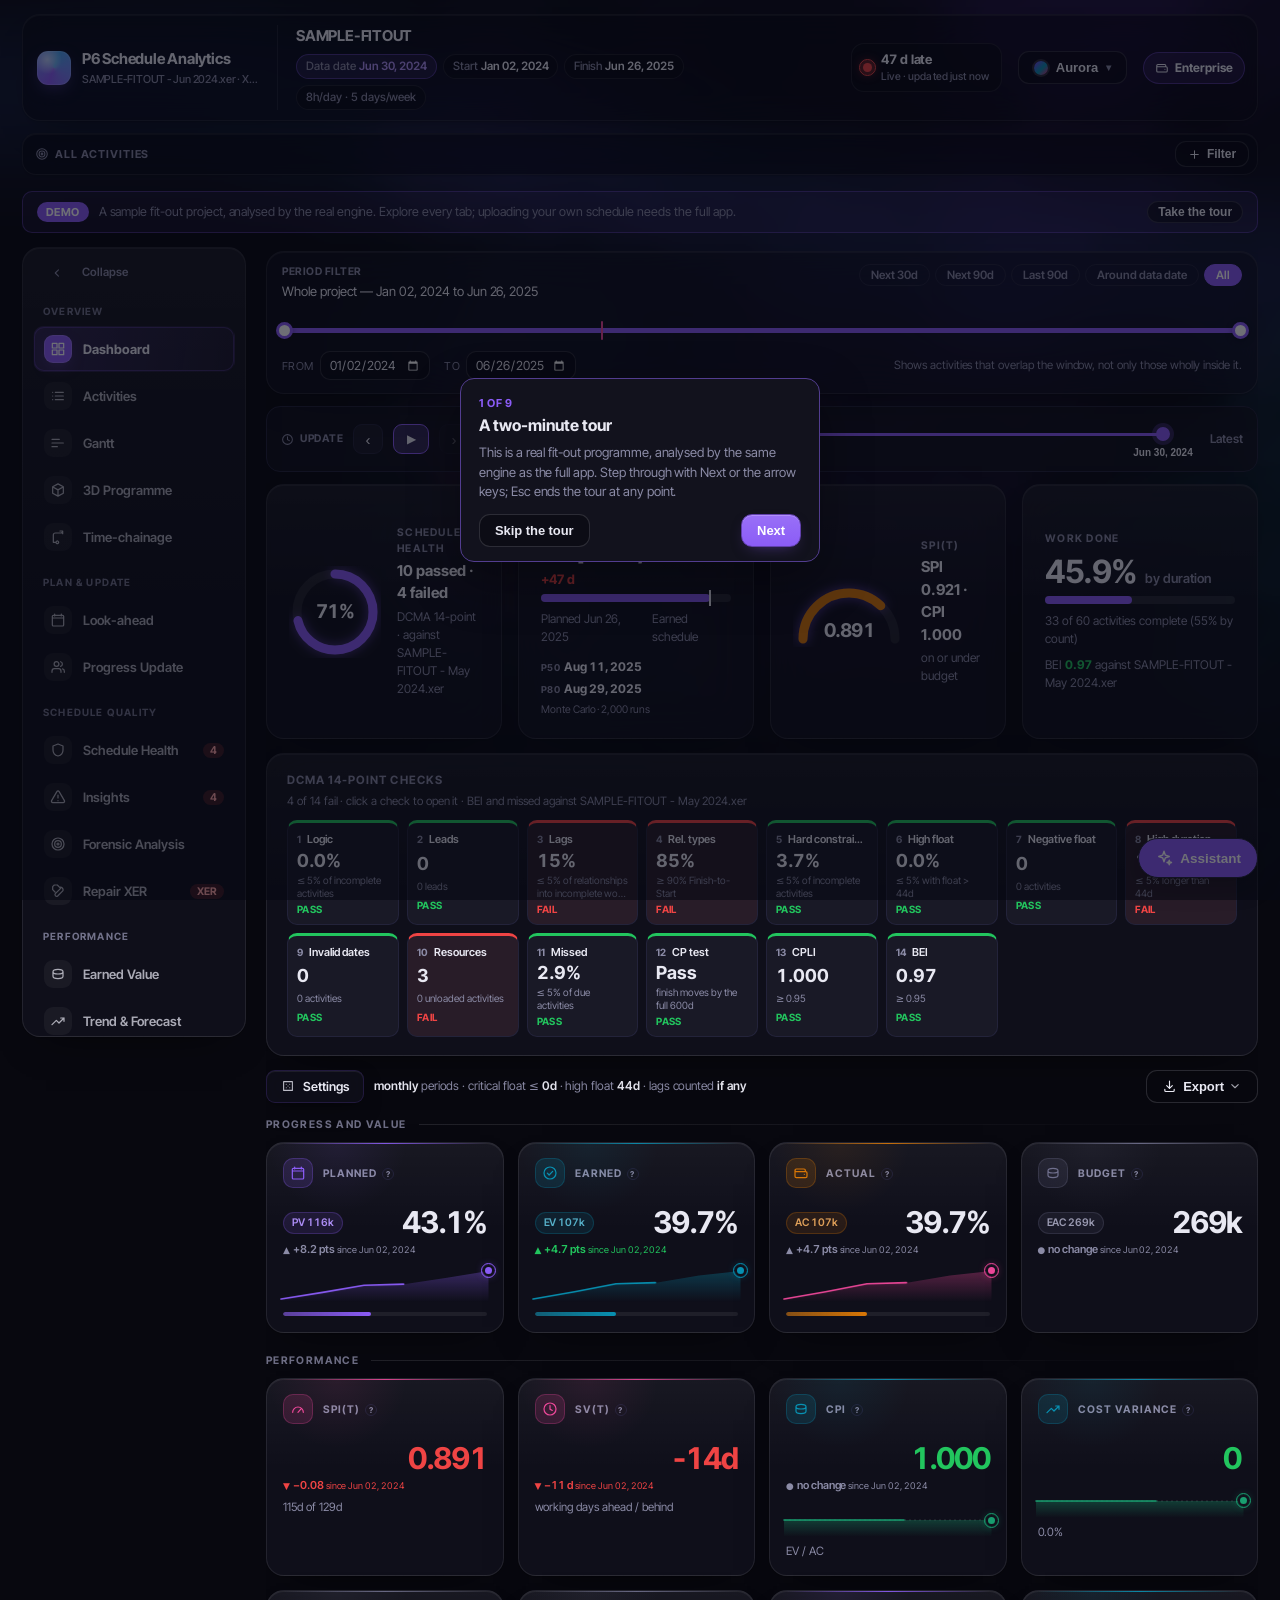
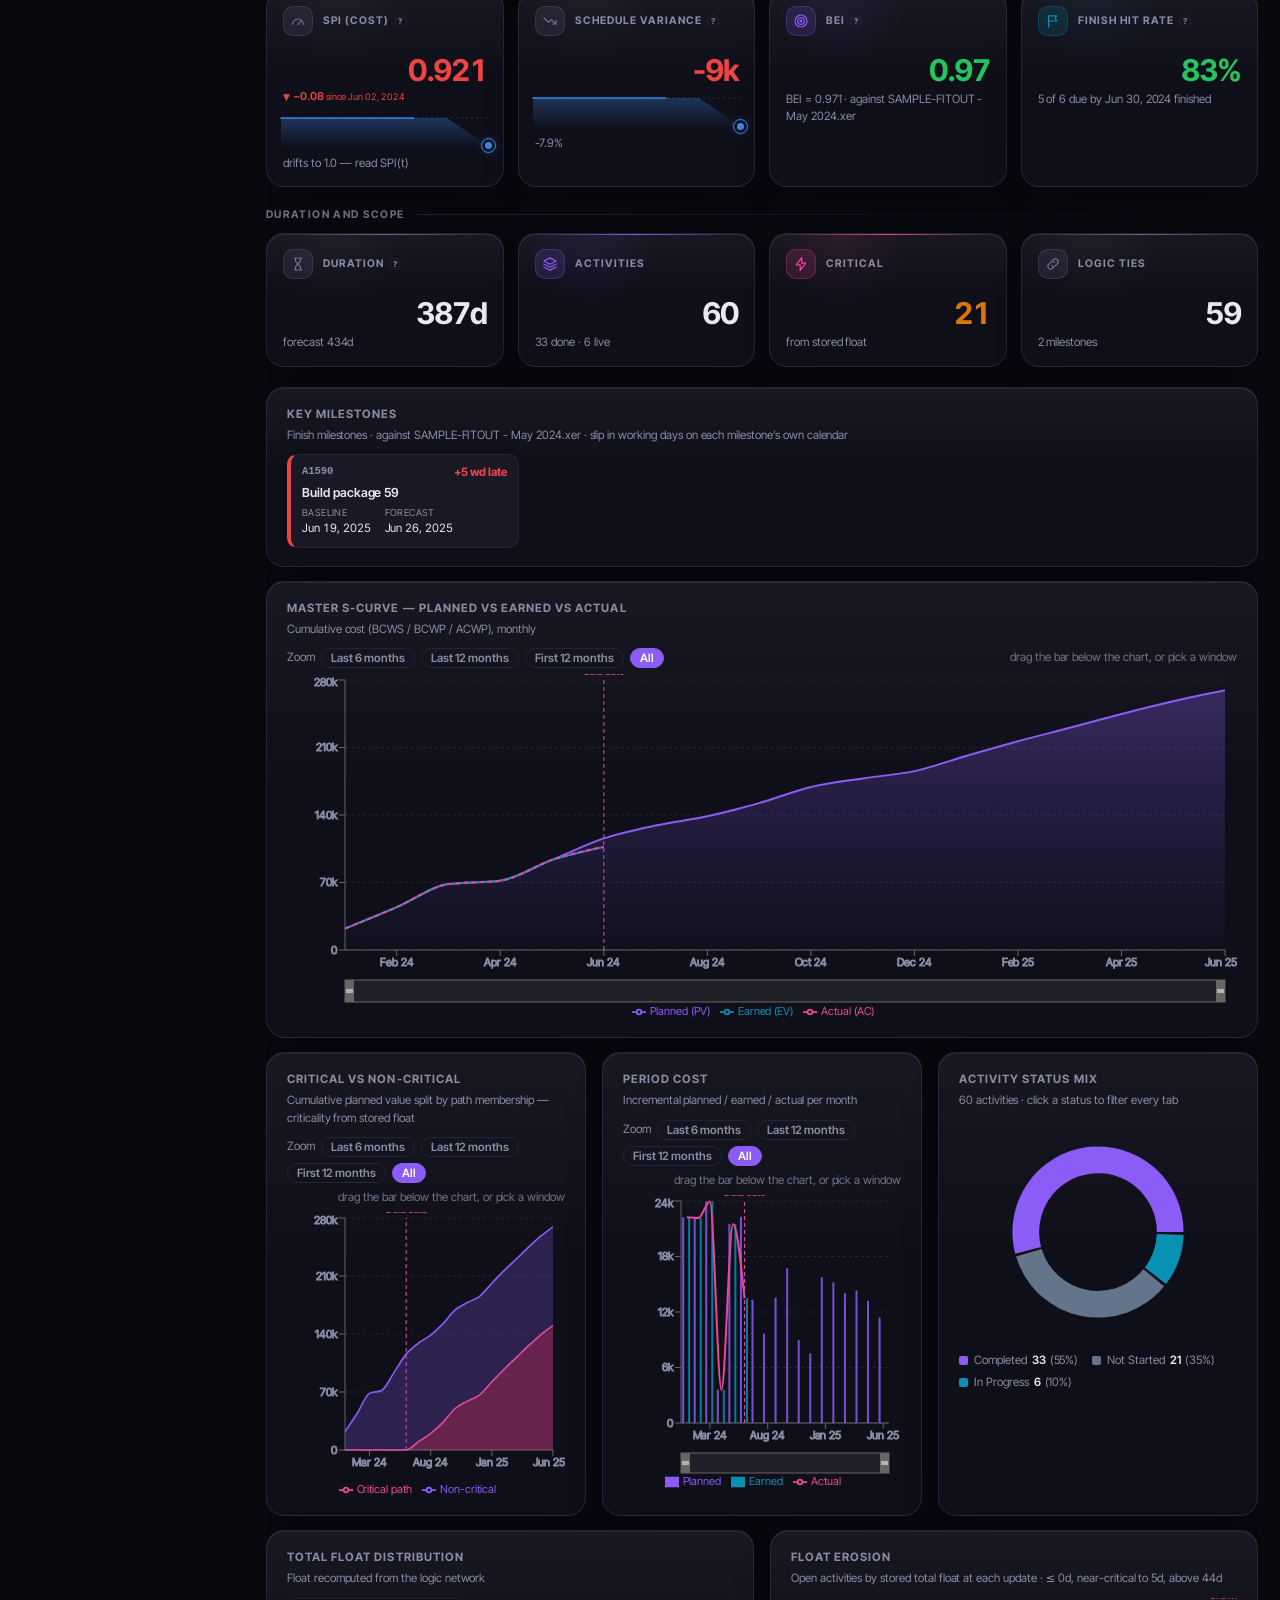
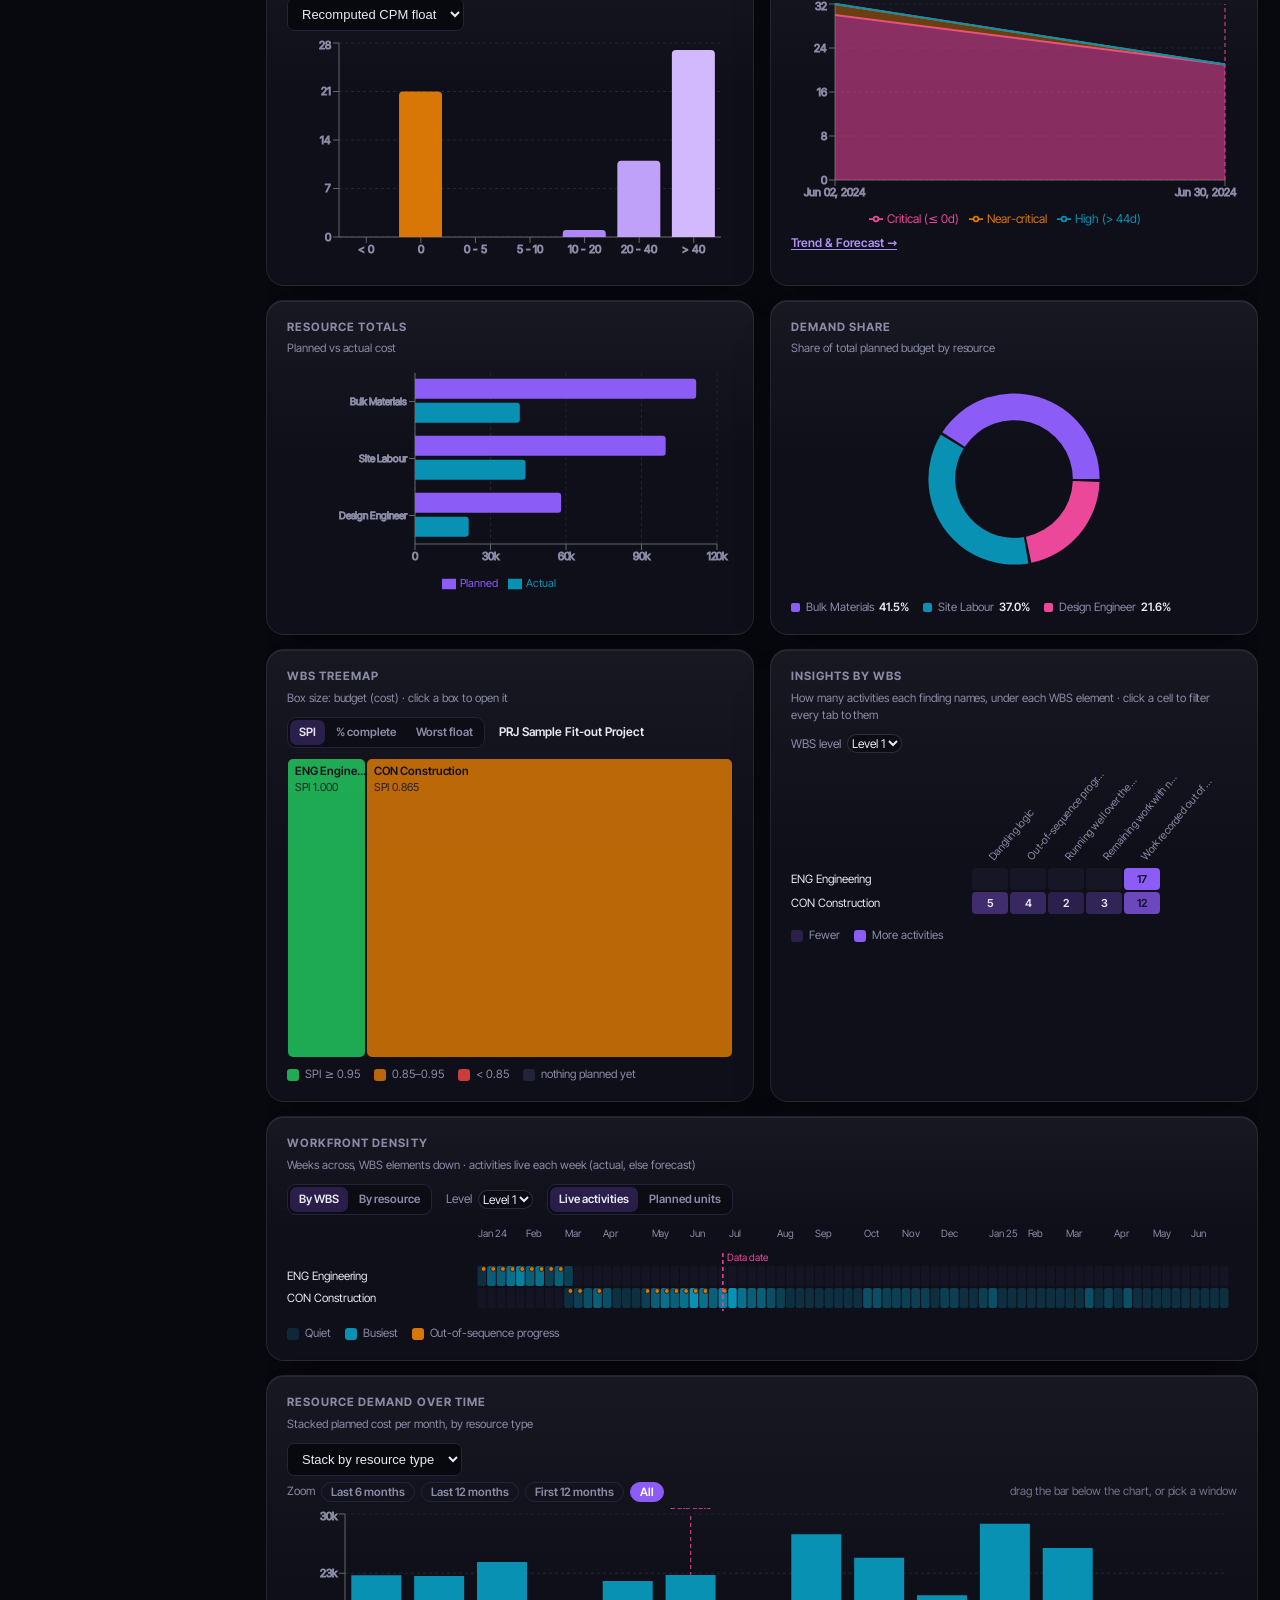
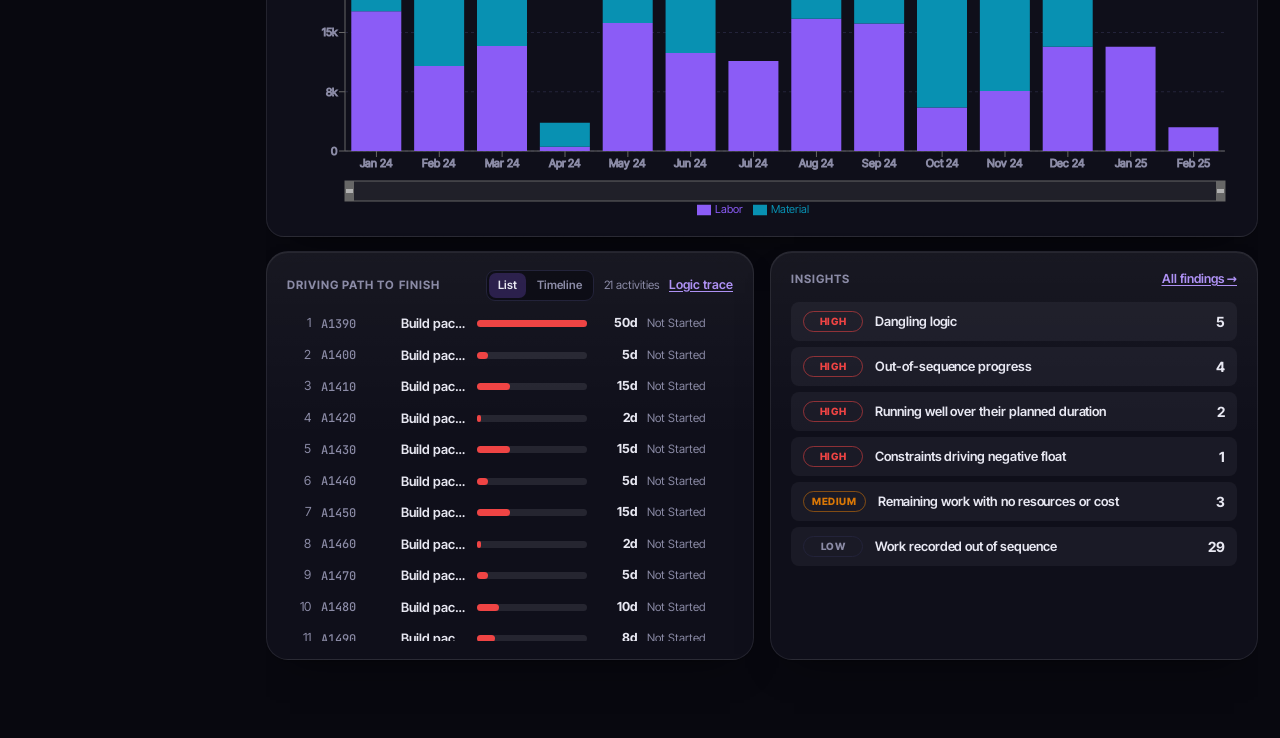
==== commit 34ac749c: "Demo: P6 database portfolio (needs the full app)" ====
--- a/demo/index.html
+++ b/demo/index.html
@@ -4,8 +4,8 @@
     <meta charset="UTF-8" />
     <meta name="viewport" content="width=device-width, initial-scale=1.0" />
     <title>P6 Schedule Analytics &amp; Forensics</title>
-    <script type="module" crossorigin src="./assets/index-jzBInQl6.js"></script>
-    <link rel="stylesheet" crossorigin href="./assets/index-BFzRtdCI.css">
+    <script type="module" crossorigin src="./assets/index-ChwS7VPl.js"></script>
+    <link rel="stylesheet" crossorigin href="./assets/index-4lh5mjmT.css">
   </head>
   <body>
     <div id="root"></div>
--- a/demo/assets/index-4lh5mjmT.css
+++ b/demo/assets/index-4lh5mjmT.css
@@ -0,0 +1 @@
+@font-face{font-family:Inter Tight;font-style:normal;font-display:swap;font-weight:400;src:url(./inter-tight-latin-400-normal-iW8qmuJY.woff2) format("woff2"),url(./inter-tight-latin-400-normal-BLrFJfvD.woff) format("woff")}@font-face{font-family:Inter Tight;font-style:normal;font-display:swap;font-weight:500;src:url(./inter-tight-latin-500-normal-BFXNXuvF.woff2) format("woff2"),url(./inter-tight-latin-500-normal-pobXraBK.woff) format("woff")}@font-face{font-family:Inter Tight;font-style:normal;font-display:swap;font-weight:600;src:url(./inter-tight-latin-600-normal-BgSTtRxb.woff2) format("woff2"),url(./inter-tight-latin-600-normal-D7bG6gX1.woff) format("woff")}@font-face{font-family:Inter Tight;font-style:normal;font-display:swap;font-weight:700;src:url(./inter-tight-latin-700-normal-BZKd_v_8.woff2) format("woff2"),url(./inter-tight-latin-700-normal-DvYAVZQd.woff) format("woff")}@font-face{font-family:Inter Tight;font-style:normal;font-display:swap;font-weight:800;src:url(./inter-tight-latin-800-normal-CRGCHRPv.woff2) format("woff2"),url(./inter-tight-latin-800-normal-D2te1T7i.woff) format("woff")}@font-face{font-family:JetBrains Mono;font-style:normal;font-display:swap;font-weight:500;src:url(./jetbrains-mono-latin-500-normal-BWZEU5yA.woff2) format("woff2"),url(./jetbrains-mono-latin-500-normal-CJOVTJB7.woff) format("woff")}:root{--bg: #08080f;--panel: #12121d;--panel-2: #191926;--line: #23233a;--text: #e8e8f2;--muted: #8b8ba6;--accent: #8b5cf6;--good: #22c55e;--warn: #d97706;--bad: #ef4444;--crit: #ec4899;--stripe: #14141f;--s1: #8b5cf6;--s2: #0891b2;--s3: #ec4899;--s4: #d97706;--s5: #3987e5;--s6: #199e70}:root[data-theme=light]{--bg: #f4f5fb;--panel: #ffffff;--panel-2: #f7f8fc;--line: #dfe3ee;--text: #131320;--muted: #5b5b73;--accent: #7c3aed;--good: #15803d;--warn: #c2740a;--bad: #dc2626;--crit: #db2777;--stripe: #f7f8fc;--s1: #7c3aed;--s2: #0891b2;--s3: #db2777;--s4: #c2740a;--s5: #2a78d6;--s6: #1baf7a}:root[data-theme=light] .esrow .kpi{background:linear-gradient(180deg,#e8f0fe,#fff);border-color:#b6cdf0}:root[data-theme=light] .navitem.on{color:#fff}*{box-sizing:border-box}body{margin:0;background:var(--bg);color:var(--text);font:14px/1.5 Segoe UI,system-ui,-apple-system,sans-serif}.app{max-width:1680px;margin:0 auto;padding:20px 24px 60px}.topbar{display:flex;align-items:center;gap:16px;flex-wrap:wrap;padding-bottom:14px;border-bottom:1px solid var(--line);margin-bottom:18px}.brand{font-size:19px;font-weight:700;letter-spacing:.2px}.brand small{display:block;font-size:11px;font-weight:400;color:var(--muted)}.spacer{flex:1}.projline{font-size:12px;color:var(--muted)}.projline b{color:var(--text);font-weight:600}.shell{display:flex;gap:18px;align-items:flex-start}.content{flex:1;min-width:0}.sidenav{width:192px;flex:none;position:sticky;top:16px;display:flex;flex-direction:column;gap:3px}.navitem{display:flex;align-items:center;gap:10px;width:100%;background:transparent;border:1px solid transparent;color:var(--muted);padding:9px 12px;border-radius:9px;cursor:pointer;font-size:13px;font-weight:600;text-align:left;font-family:inherit}.navitem:hover{background:var(--panel);color:var(--text)}.navitem.on{background:var(--accent);border-color:var(--accent);color:#fff}.navitem .ic{width:16px;text-align:center;font-size:13px;opacity:.85}.navitem .lbl{flex:1}.navitem .badge{background:#0000004d;padding:1px 7px;border-radius:10px;font-size:10.5px;font-weight:700}.navitem:not(.on) .badge{background:#ef444433;color:#fca5a5}@media (max-width: 900px){.shell{flex-direction:column;align-items:stretch}.sidenav{width:100%;position:static;flex-direction:row;overflow-x:auto;padding-bottom:4px;gap:4px}.navitem{width:auto;white-space:nowrap}.navitem .ic{display:none}}.grid{display:grid;gap:14px}.g2{grid-template-columns:repeat(2,minmax(0,1fr))}.g3{grid-template-columns:repeat(3,minmax(0,1fr))}.g4{grid-template-columns:repeat(4,minmax(0,1fr))}@media (max-width: 1200px){.g3,.g4{grid-template-columns:repeat(2,minmax(0,1fr))}}@media (max-width: 780px){.g2,.g3,.g4{grid-template-columns:1fr}}.card{background:var(--panel);border:1px solid var(--line);border-radius:12px;padding:14px 16px}.card h3{margin:0 0 2px;font-size:13px;font-weight:700;text-transform:uppercase;letter-spacing:.55px;color:var(--muted)}.card .sub{font-size:11px;color:var(--muted);margin-bottom:10px}.card.span2{grid-column:span 2}@media (max-width: 780px){.card.span2{grid-column:span 1}}.kpis{display:grid;grid-template-columns:repeat(auto-fit,minmax(132px,1fr));gap:10px;margin-bottom:16px}.kpi{background:var(--panel);border:1px solid var(--line);border-radius:10px;padding:11px 13px}.kpi .k{font-size:10.5px;text-transform:uppercase;letter-spacing:.5px;color:var(--muted)}.kpi .v{font-size:22px;font-weight:700;margin-top:3px;line-height:1.15}.kpi .x{font-size:11px;color:var(--muted);margin-top:2px}.kpi[title]{cursor:help}.qm{display:inline-grid;place-items:center;width:12px;height:12px;border:1px solid var(--line);border-radius:50%;font-size:8px;margin-left:5px;color:var(--muted);vertical-align:middle}.esrow .kpi{border-color:#3b5680;background:linear-gradient(180deg,#1e2c44,var(--panel))}.good{color:var(--good)}.warn{color:var(--warn)}.bad{color:var(--bad)}.neutral{color:var(--text)}.drop{border:2px dashed var(--line);border-radius:16px;padding:56px 28px;text-align:center;background:var(--panel);transition:.15s;cursor:pointer}.drop.hot{border-color:var(--accent);background:var(--panel-2)}.drop h2{margin:0 0 8px;font-size:20px}.drop p{color:var(--muted);margin:4px 0}.hint{font-size:12px;color:var(--muted);margin-top:18px}.btn{background:var(--accent);color:#fff;border:0;border-radius:8px;padding:9px 16px;font-size:13px;font-weight:600;cursor:pointer;text-decoration:none;display:inline-block}.btn:hover{filter:brightness(1.1)}.btn.ghost{background:transparent;border:1px solid var(--line);color:var(--text)}.btn:disabled{opacity:.5;cursor:not-allowed}.err{background:#ef44441f;border:1px solid var(--bad);color:#fecaca;padding:11px 14px;border-radius:9px;margin:14px 0;font-size:13px}.bar{height:6px;background:var(--line);border-radius:4px;overflow:hidden;margin-top:18px}.bar>div{height:100%;background:var(--accent);transition:width .2s}.diag{border-left:3px solid var(--line);padding:9px 13px;margin-bottom:8px;background:var(--panel-2);border-radius:0 8px 8px 0}.diag.critical{border-left-color:var(--bad)}.diag.warning{border-left-color:var(--warn)}.diag.info{border-left-color:var(--accent)}.diag .t{font-weight:700;font-size:13px;margin-bottom:3px}.diag .d{font-size:12.5px;color:var(--muted)}.check{background:var(--panel);border:1px solid var(--line);border-radius:10px;margin-bottom:9px}.check .hd{display:flex;align-items:center;gap:12px;padding:12px 14px;cursor:pointer}.check .hd:hover{background:var(--panel-2);border-radius:10px}.num{width:26px;height:26px;flex:none;border-radius:7px;background:var(--panel-2);display:grid;place-items:center;font-size:12px;font-weight:700;color:var(--muted)}.check .nm{font-weight:650;font-size:14px}.check .ds{font-size:11.5px;color:var(--muted);margin-top:2px}.pill{font-size:10.5px;font-weight:800;padding:3px 10px;border-radius:20px;letter-spacing:.6px;flex:none}.pill.pass{background:#22c55e29;color:var(--good)}.pill.fail{background:#ef444429;color:var(--bad)}.pill.na{background:#94a3b829;color:var(--muted)}.metric{font-size:12.5px;color:var(--muted);text-align:right;flex:none;min-width:190px}.metric b{color:var(--text);display:block;font-size:13px}.body{border-top:1px solid var(--line);padding:12px 14px}.note{font-size:12px;color:var(--muted);margin-bottom:10px;font-style:italic}.tblwrap{overflow:auto;max-height:430px;border:1px solid var(--line);border-radius:8px}table{border-collapse:collapse;width:100%;font-size:12.5px}th,td{padding:7px 10px;text-align:left;border-bottom:1px solid var(--line);white-space:nowrap}th{background:var(--panel-2);position:sticky;top:0;font-size:11px;text-transform:uppercase;letter-spacing:.4px;color:var(--muted);z-index:1}td.wrap{white-space:normal;min-width:240px}tbody tr:hover{background:var(--panel-2)}.mono{font-family:Cascadia Code,Consolas,monospace;font-size:12px}.pager{display:flex;align-items:center;gap:9px;margin-top:9px;font-size:12px;color:var(--muted)}.settings{display:flex;gap:14px;flex-wrap:wrap;align-items:flex-end}.field{display:flex;flex-direction:column;gap:4px}.field label{font-size:10.5px;text-transform:uppercase;letter-spacing:.5px;color:var(--muted)}.field input,.field select,select.inline{background:var(--bg);border:1px solid var(--line);color:var(--text);border-radius:7px;padding:7px 9px;font-size:13px;min-width:128px}.field input:focus,.field select:focus,select.inline:focus{outline:1px solid var(--accent)}.legend{display:flex;gap:14px;flex-wrap:wrap;font-size:11.5px;color:var(--muted);margin-top:6px}.legend i{display:inline-block;width:10px;height:10px;border-radius:3px;margin-right:5px}.searchrow{display:flex;gap:9px;margin-bottom:10px;flex-wrap:wrap}.searchrow input,.searchrow select{background:var(--bg);border:1px solid var(--line);color:var(--text);border-radius:7px;padding:7px 10px;font-size:13px}.searchrow input{flex:1;min-width:200px}.chk{display:flex;align-items:center;gap:6px;font-size:12.5px;color:var(--muted)}.empty{color:var(--muted);font-size:13px;padding:22px;text-align:center}.minilegend{display:flex;flex-wrap:wrap;gap:5px 14px;margin-top:8px;font-size:11.5px;color:var(--muted)}.minilegend span{display:inline-flex;align-items:center;white-space:nowrap}.minilegend b{color:var(--text);margin-left:5px;font-weight:600}.minilegend i{display:inline-block;width:9px;height:9px;border-radius:2px;margin-right:6px}.sev{flex:none;font-size:10px;font-weight:800;letter-spacing:.5px;padding:3px 9px;border-radius:20px;text-transform:uppercase;min-width:62px;text-align:center}.sev.critical{background:#ef44442e;color:#fca5a5}.sev.high{background:#f973162e;color:#fdba74}.sev.medium{background:#f59e0b29;color:#fcd34d}.sev.low{background:#94a3b829;color:var(--muted)}.rec{background:var(--panel-2);border-left:3px solid var(--accent);padding:10px 13px;border-radius:0 8px 8px 0;margin-bottom:11px;font-size:13px}.rec b{display:block;font-size:10.5px;text-transform:uppercase;letter-spacing:.5px;color:var(--accent);margin-bottom:4px}.ganttwrap{display:flex;align-items:flex-start;border:1px solid var(--line);border-radius:8px;overflow-y:auto;max-height:640px;background:var(--bg);margin-top:8px}.gantt-labels{flex:none;width:296px;position:sticky;left:0;z-index:2;background:var(--bg);border-right:1px solid var(--line)}.gantt-labels .ghead{border-bottom:1px solid var(--line)}.grow{display:flex;align-items:center;gap:7px;padding:0 9px;font-size:11px;color:#cbd5e1;overflow:hidden;white-space:nowrap}.grow:nth-child(2n){background:var(--stripe)}.grow.crit .gid{color:#fda4af}.gid{font-family:Cascadia Code,Consolas,monospace;flex:none;opacity:.95}.gnm{overflow:hidden;text-overflow:ellipsis;color:var(--muted)}.gantt-chart{flex:1;overflow-x:auto;min-width:0}.ganttwrap text{-webkit-user-select:none;user-select:none}.optrow{display:flex;gap:16px;flex-wrap:wrap;align-items:flex-start;background:var(--panel-2);padding:11px 13px;border-radius:8px;margin-bottom:11px}.opthelp{font-size:11px;color:var(--muted);margin-top:3px}.cellinput{width:100%;background:var(--bg);border:1px solid var(--accent);color:var(--text);border-radius:5px;padding:3px 7px;font-family:Cascadia Code,Consolas,monospace;font-size:12px}.cellinput:disabled{border-color:var(--line);color:var(--muted)}.okmsg{background:#22c55e1f;border:1px solid var(--good);color:#bbf7d0;padding:11px 14px;border-radius:9px;margin:12px 0;font-size:13px}.modalbg{position:fixed;top:0;right:0;bottom:0;left:0;background:#020617b8;display:grid;place-items:center;z-index:50;padding:20px}.modal{background:var(--panel);border:1px solid var(--line);border-radius:14px;padding:20px 22px;width:min(680px,100%);max-height:88vh;overflow:auto;box-shadow:0 24px 60px #00000080}.modal.wide{width:min(1240px,100%)}.revsum{display:flex;gap:18px;flex-wrap:wrap;align-items:center;background:var(--panel-2);border-radius:8px;padding:10px 14px;margin-bottom:12px;font-size:12.5px;color:var(--muted)}.revsum b{color:var(--text);font-size:15px;margin-right:4px}.modal h3{margin:0 0 4px;font-size:16px}.modal .msub{margin:0 0 14px;font-size:12.5px;color:var(--muted)}.mactions{display:flex;justify-content:flex-end;gap:9px}.zoomrow{display:flex;align-items:center;gap:9px;margin:10px 0 4px}.zoomrow input[type=range]{flex:1;max-width:300px;accent-color:var(--accent)}.zlabel{font-size:11.5px;color:var(--muted);white-space:nowrap}.zbtn{padding:4px 11px;font-size:15px;line-height:1}@media print{:root{--bg: #fff;--panel: #fff;--panel-2: #f4f6f9;--line: #cbd5e1;--text: #0f172a;--muted: #475569}body{background:#fff}.noprint{display:none!important}.app{max-width:none;padding:0}.card,.check{break-inside:avoid;page-break-inside:avoid;border-color:#cbd5e1}.tblwrap{max-height:none;overflow:visible}.g3,.g4{grid-template-columns:repeat(2,minmax(0,1fr))}}.cibar{display:inline-block;width:46px;height:6px;border-radius:3px;background:var(--line);margin-right:7px;vertical-align:middle;overflow:hidden}.cibar i{display:block;height:100%;background:var(--crit)}.runbox{display:flex;align-items:center;gap:16px;padding:6px 2px}.runtitle{font-size:14px;font-weight:650}.runsub{font-size:12px;color:var(--muted);margin-top:2px}.spinner{width:30px;height:30px;flex:none;border-radius:50%;border:3px solid var(--line);border-top-color:var(--accent);animation:spin .8s linear infinite}@keyframes spin{to{transform:rotate(360deg)}}body{background-attachment:fixed;background-image:radial-gradient(58rem 42rem at 8% -12%,rgba(59,130,246,.2),transparent 60%),radial-gradient(46rem 38rem at 96% 4%,rgba(168,85,247,.16),transparent 62%),radial-gradient(52rem 40rem at 46% 108%,rgba(20,184,166,.14),transparent 60%)}:root[data-theme=light] body{background-image:radial-gradient(58rem 42rem at 8% -12%,rgba(37,99,235,.16),transparent 60%),radial-gradient(46rem 38rem at 96% 4%,rgba(147,51,234,.12),transparent 62%),radial-gradient(52rem 40rem at 46% 108%,rgba(13,148,136,.12),transparent 60%)}.card,.kpi,.check,.modal,.drop,.slicer,.diag{background-color:#1e293bb8;-webkit-backdrop-filter:blur(14px) saturate(140%);backdrop-filter:blur(14px) saturate(140%);border-color:#94a3b838}.card,.modal{box-shadow:0 8px 30px #02061747}.kpi:hover,.card:hover{border-color:#94a3b857}.diag{background-color:#263449a8}.esrow .kpi{background:linear-gradient(180deg,#253c60d1,#1e293bb8)}:root[data-theme=light] .card,:root[data-theme=light] .kpi,:root[data-theme=light] .check,:root[data-theme=light] .modal,:root[data-theme=light] .drop,:root[data-theme=light] .slicer,:root[data-theme=light] .diag{background-color:#ffffffbd;border-color:#0f172a1a}:root[data-theme=light] .card,:root[data-theme=light] .modal{box-shadow:0 8px 28px #0f172a1a}:root[data-theme=light] .diag{background-color:#f1f5f9c7}:root[data-theme=light] .esrow .kpi{background:linear-gradient(180deg,#e0eeffdb,#ffffffbd)}.sidenav .navitem.on{-webkit-backdrop-filter:blur(10px);backdrop-filter:blur(10px);box-shadow:0 4px 14px #2563eb52}thead th{-webkit-backdrop-filter:blur(8px);backdrop-filter:blur(8px)}@media print{body{background-image:none}.card,.kpi,.check,.modal,.drop,.slicer,.diag{background-color:#fff!important;backdrop-filter:none!important;-webkit-backdrop-filter:none!important;box-shadow:none!important}}.slicer{border:1px solid var(--line);border-radius:12px;padding:12px 15px 13px;margin:4px 0 12px}.slicerhead{display:flex;align-items:flex-start;gap:14px;flex-wrap:wrap}.slicertitle{font-size:10.5px;text-transform:uppercase;letter-spacing:.5px;color:var(--muted);font-weight:700}.slicerrange{font-size:13px;margin-top:2px}.slicerrange b{font-weight:650}.slicerpresets{margin-left:auto;display:flex;gap:5px;flex-wrap:wrap}.chip{background:transparent;border:1px solid var(--line);color:var(--muted);border-radius:20px;padding:3px 11px;font-size:11.5px;cursor:pointer;font-family:inherit;font-weight:600}.chip:hover{color:var(--text);border-color:var(--accent)}.chip.on{background:var(--accent);border-color:var(--accent);color:#fff}.track{position:relative;height:30px;margin:14px 2px 6px;cursor:pointer;touch-action:none}.track:before{content:"";position:absolute;left:0;right:0;top:13px;height:5px;border-radius:3px;background:var(--line)}.sel{position:absolute;top:13px;height:5px;border-radius:3px;background:linear-gradient(90deg,var(--accent),#8b5cf6)}.handle{position:absolute;top:7px;width:17px;height:17px;margin-left:-8.5px;border-radius:50%;background:#fff;border:3px solid var(--accent);cursor:grab;padding:0;box-shadow:0 2px 7px #00000052}.handle:active{cursor:grabbing;transform:scale(1.12)}.ddmark{position:absolute;top:6px;width:2px;height:19px;margin-left:-1px;background:var(--crit);border-radius:1px}.slicerfoot{display:flex;align-items:center;gap:14px;flex-wrap:wrap}.slicerfoot label{display:flex;align-items:center;gap:6px;font-size:11px;text-transform:uppercase;letter-spacing:.4px;color:var(--muted)}.slicerfoot input[type=date]{background:var(--bg);border:1px solid var(--line);color:var(--text);border-radius:7px;padding:5px 8px;font-size:12.5px;font-family:inherit}.slicernote{font-size:11.5px;color:var(--muted);margin-left:auto}.band{margin-bottom:14px}.bandtitle{font-size:10px;font-weight:800;letter-spacing:.9px;text-transform:uppercase;color:var(--muted);opacity:.78;margin:0 0 7px 2px}.band .kpis{margin-bottom:0}.kpi{position:relative;overflow:hidden;transition:transform .12s ease,border-color .12s ease}.kpi:before{content:"";position:absolute;left:0;top:0;bottom:0;width:3px;background:var(--acc);opacity:.85}.kpi{padding-left:15px}.kpi:hover{transform:translateY(-1px)}.acc-blue{--acc: var(--s1)}.acc-green{--acc: var(--s2)}.acc-amber{--acc: var(--s4)}.acc-rose{--acc: var(--s3)}.acc-slate{--acc: #6f6f8c}:root[data-theme=light] .acc-slate{--acc: #64748b}.kpi .k{display:flex;align-items:center;gap:6px}.kicon{color:var(--acc);flex:none;opacity:.95}.kpi .k>span{overflow:hidden;text-overflow:ellipsis;white-space:nowrap}.kbar{height:3px;border-radius:2px;background:var(--line);margin:7px 0 2px;overflow:hidden}.kbar i{display:block;height:100%;background:var(--acc);border-radius:2px}.setbar{display:flex;align-items:center;gap:10px;flex-wrap:wrap;margin-bottom:14px}.setbtn{display:inline-flex;align-items:center;gap:8px;background:var(--panel);border:1px solid var(--line);color:var(--text);border-radius:9px;padding:8px 14px;font-size:12.5px;font-weight:600;cursor:pointer;font-family:inherit;-webkit-backdrop-filter:blur(12px);backdrop-filter:blur(12px)}.setbtn:hover{border-color:var(--accent)}.setsummary{font-size:12px;color:var(--muted)}.setsummary b{color:var(--text);font-weight:600}@media (max-width: 640px){.kpis{grid-template-columns:repeat(auto-fit,minmax(148px,1fr))}}.navitem .ic{width:15px;height:15px;flex:none;opacity:.9}.navitem.on .ic{opacity:1}.setbtn svg{opacity:.8}.kpi{padding:12px 13px 12px 15px}.ktop{display:flex;align-items:center;gap:9px;margin-bottom:7px}.kchip{width:32px;height:32px;flex:none;border-radius:9px;display:grid;place-items:center;color:var(--acc);background:var(--acc-soft);box-shadow:inset 0 0 0 1px var(--acc-line)}.kpi .k{font-size:10.5px;text-transform:uppercase;letter-spacing:.5px;color:var(--muted);font-weight:700;line-height:1.25;display:block;min-width:0}.kpi .v{font-size:23px;margin-top:0}.kpi{--acc-soft: color-mix(in srgb, var(--acc) 17%, transparent);--acc-line: color-mix(in srgb, var(--acc) 30%, transparent)}:root[data-theme=light] .kpi{--acc-soft: color-mix(in srgb, var(--acc) 11%, transparent);--acc-line: color-mix(in srgb, var(--acc) 22%, transparent)}.kpi:hover .kchip{background:var(--acc-line)}.kpis{grid-template-columns:repeat(auto-fit,minmax(178px,1fr))}@media (max-width: 640px){.kpis{grid-template-columns:repeat(auto-fit,minmax(158px,1fr))}.kchip{width:28px;height:28px;border-radius:8px}}:root{--glass-bg: rgba(18, 18, 29, .66);--glass-brd: rgba(139, 92, 246, .17);--glass-hi: rgba(255, 255, 255, .07);--glass-lo: rgba(0, 0, 0, .5);--glass-blur: 22px}:root[data-theme=light]{--glass-bg: rgba(255, 255, 255, .72);--glass-brd: rgba(124, 58, 237, .13);--glass-hi: rgba(255, 255, 255, .9);--glass-lo: rgba(49, 46, 129, .12)}.card,.kpi,.check,.modal,.drop,.slicer,.setbtn{position:relative;background-color:var(--glass-bg);-webkit-backdrop-filter:blur(var(--glass-blur)) saturate(165%);backdrop-filter:blur(var(--glass-blur)) saturate(165%);border-color:var(--glass-brd);box-shadow:0 1px 0 0 var(--glass-hi) inset,0 8px 26px -10px var(--glass-lo),0 2px 6px -3px var(--glass-lo)}.card:after,.kpi:after,.modal:after{content:"";position:absolute;inset:0 0 auto 0;height:45%;border-radius:inherit;background:linear-gradient(180deg,var(--glass-hi),transparent);opacity:.55;pointer-events:none}.kpi:after{height:55%}.kpi{transition:transform .16s cubic-bezier(.2,.8,.3,1),box-shadow .16s ease}.kpi:hover{transform:translateY(-2px);box-shadow:0 1px 0 0 var(--glass-hi) inset,0 16px 34px -12px var(--glass-lo),0 3px 10px -4px var(--glass-lo)}.kpi:before{box-shadow:0 0 14px -2px var(--acc)}.kpi{background-image:linear-gradient(158deg,color-mix(in srgb,var(--acc) 13%,transparent),transparent 58%)}.kpi:hover{border-color:color-mix(in srgb,var(--acc) 55%,transparent);box-shadow:0 1px 0 0 var(--glass-hi) inset,0 0 0 1px color-mix(in srgb,var(--acc) 14%,transparent),0 14px 32px -14px color-mix(in srgb,var(--acc) 80%,transparent),0 3px 10px -4px var(--glass-lo)}.kchip{box-shadow:inset 0 0 0 1px var(--acc-line),0 0 14px -4px color-mix(in srgb,var(--acc) 70%,transparent)}.kbar i{box-shadow:0 0 8px -1px color-mix(in srgb,var(--acc) 75%,transparent)}.kpill{font-size:10.5px;padding:2px 7px;border-radius:6px;color:var(--acc);background:var(--acc-soft);border:1px solid var(--acc-line);font-variant-numeric:tabular-nums;white-space:nowrap}.kvrow{display:flex;align-items:baseline;gap:8px}.kvrow .v{margin-left:auto}.sidenav .navitem.on{background:linear-gradient(100deg,color-mix(in srgb,var(--accent) 92%,transparent),color-mix(in srgb,var(--accent) 72%,#1e0b3a));border-color:transparent;box-shadow:0 1px #fff3 inset,0 8px 20px -8px color-mix(in srgb,var(--accent) 85%,transparent)}:root[data-theme=light] .sidenav .navitem.on{background:linear-gradient(100deg,var(--accent),color-mix(in srgb,var(--accent) 80%,#000));box-shadow:0 8px 20px -10px color-mix(in srgb,var(--accent) 70%,transparent)}body{background-attachment:fixed;background-image:radial-gradient(58rem 40rem at 7% -12%,rgba(139,92,246,.2),transparent 62%),radial-gradient(48rem 34rem at 97% 3%,rgba(236,72,153,.13),transparent 64%)}:root[data-theme=light] body{background-image:radial-gradient(58rem 40rem at 7% -12%,rgba(124,58,237,.11),transparent 62%),radial-gradient(48rem 34rem at 97% 3%,rgba(219,39,119,.08),transparent 64%)}@media (prefers-reduced-motion: reduce){.kpi{transition:none}.kpi:hover{transform:none}}@media print{.card:after,.kpi:after,.modal:after{display:none}.card,.kpi,.check,.modal,.drop,.slicer{background-color:#fff!important;box-shadow:none!important;backdrop-filter:none!important;-webkit-backdrop-filter:none!important}}.chartwrap{position:relative}.zoomctl{display:flex;align-items:center;gap:6px;flex-wrap:wrap;margin:0 0 6px;font-size:11.5px;color:var(--muted)}.zoomctl .chip{padding:2px 9px}.zoomhint{margin-left:auto;opacity:.8}.brushnote{font-size:11px;color:var(--muted);margin-top:4px;font-style:italic}:root[data-glass=off] .card,:root[data-glass=off] .kpi,:root[data-glass=off] .check,:root[data-glass=off] .modal,:root[data-glass=off] .drop,:root[data-glass=off] .slicer,:root[data-glass=off] .setbtn,:root[data-glass=off] .logincard{background-color:var(--panel);-webkit-backdrop-filter:none;backdrop-filter:none;border-color:var(--line)}:root[data-glass=off] .card:after,:root[data-glass=off] .kpi:after,:root[data-glass=off] .modal:after,:root[data-glass=off] .logincard:after{display:none}:root[data-glass=off] body{background-image:none}:root[data-density=compact] .card{padding:9px 11px}:root[data-density=compact] .kpi{padding:8px 10px}:root[data-density=compact] .grid{gap:9px}:root[data-density=compact] table td,:root[data-density=compact] table th{padding:4px 7px}.bootwait{padding:60px;text-align:center;color:var(--muted)}.loginwrap{min-height:100vh;display:flex;align-items:center;justify-content:center;padding:24px}.logincard{width:100%;max-width:400px;display:flex;flex-direction:column;gap:14px;padding:26px 26px 20px;border:1px solid var(--glass-brd);border-radius:16px;position:relative;background-color:var(--glass-bg);-webkit-backdrop-filter:blur(var(--glass-blur)) saturate(165%);backdrop-filter:blur(var(--glass-blur)) saturate(165%);box-shadow:0 1px 0 0 var(--glass-hi) inset,0 20px 50px -18px var(--glass-lo)}.logincard:after{content:"";position:absolute;inset:0 0 auto 0;height:42%;border-radius:inherit;pointer-events:none;opacity:.5;background:linear-gradient(180deg,var(--glass-hi),transparent)}.logincard>*{position:relative;z-index:1}.loginbrand{display:flex;gap:12px;align-items:center}.loginmark{width:42px;height:42px;flex:0 0 42px;border-radius:12px;display:grid;place-items:center;color:#fff;background:var(--accent);box-shadow:0 6px 18px -6px var(--accent)}.loginbrand h1{font-size:16px;margin:0}.loginbrand p{font-size:11.5px;color:var(--muted);margin:2px 0 0}.logincard .field{display:flex;flex-direction:column;gap:4px}.logincard .field>span{font-size:11.5px;color:var(--muted)}.logincard input{width:100%;padding:9px 10px;border-radius:8px;border:1px solid var(--line);background:var(--panel);color:var(--text);font:inherit}.logincard .btn{justify-content:center;padding:10px}.loginfoot{display:flex;gap:6px;align-items:center;justify-content:center;font-size:11px;color:var(--muted);border-top:1px solid var(--line);padding-top:12px}.pwrow{display:flex;gap:6px;align-items:center}.pwrow input{flex:1;min-width:0}.pweye{background:transparent;border:1px solid var(--line);border-radius:8px;color:var(--muted);padding:7px 9px;cursor:pointer}.pweye:hover{color:var(--text)}.whoami{display:flex;align-items:center;gap:8px;margin-left:4px}.whotext{text-align:right;line-height:1.25}.whotext b{font-size:12px;display:block}.whotext small{font-size:10.5px;color:var(--muted);text-transform:capitalize}.subnav{display:flex;gap:6px;margin-bottom:12px;flex-wrap:wrap}.subnav .chip{display:inline-flex;align-items:center;gap:6px;padding:6px 12px}.subhead{display:flex;align-items:center;gap:6px;margin:0 0 2px;font-size:11.5px;text-transform:uppercase;letter-spacing:.5px;color:var(--muted)}.adminrow{display:flex;gap:12px;align-items:flex-end;flex-wrap:wrap;margin-bottom:12px}.adminrow .field{display:flex;flex-direction:column;gap:3px}.adminrow label{font-size:11px;color:var(--muted)}.adminrow input,.adminrow select{padding:7px 9px;border-radius:7px;border:1px solid var(--line);background:var(--panel);color:var(--text);font:inherit;font-size:12.5px}.newuser{padding:12px;border:1px dashed var(--line);border-radius:10px;background:var(--panel-2)}.btn.danger{background:var(--bad)}.confirmdel{display:inline-flex;gap:5px}tr.inactive td{opacity:.55}.pill{display:inline-block;padding:2px 8px;border-radius:999px;font-size:11px;background:var(--panel-2);border:1px solid var(--line);color:var(--muted)}.pill.warn{border-color:var(--warn);color:var(--warn)}.segbtns{display:flex;gap:5px}.wbstree{max-height:420px;overflow:auto;border:1px solid var(--line);border-radius:9px;background:var(--panel);padding:5px 0}.wbsrow{display:flex;align-items:center;gap:5px;padding:3px 8px 3px 0;font-size:12.5px}.wbsrow:hover{background:var(--panel-2)}.wbsrow.on{background:color-mix(in srgb,var(--accent) 14%,transparent)}.wbsrow .chk{flex:1;min-width:0}.wbsname{overflow:hidden;text-overflow:ellipsis;white-space:nowrap}.wbscount{font-size:11px;color:var(--muted);font-variant-numeric:tabular-nums;flex:0 0 auto}.twist{width:16px;flex:0 0 16px;background:none;border:0;cursor:pointer;color:var(--muted);font-size:11px;padding:0}.codeblock{margin-bottom:10px}.codetype{font-size:11px;color:var(--muted);text-transform:uppercase;letter-spacing:.5px;margin-bottom:4px}.codevals{display:flex;flex-wrap:wrap;gap:5px;max-height:150px;overflow:auto}.codevals .cnt{opacity:.6;font-size:10px;margin-left:3px}.swatches{display:flex;gap:6px;align-items:center}.swatch{width:24px;height:24px;border-radius:7px;cursor:pointer;border:2px solid transparent}.swatch.on{border-color:var(--text)}.swatches input[type=color]{width:30px;height:26px;padding:0;border:1px solid var(--line);border-radius:7px;background:none;cursor:pointer}.demobar{display:flex;align-items:center;gap:10px;flex-wrap:wrap;margin:0 0 14px;padding:9px 14px;border-radius:10px;font-size:12.5px;color:var(--muted);border:1px solid color-mix(in srgb,var(--accent) 38%,transparent);background:color-mix(in srgb,var(--accent) 9%,transparent)}.demobar b{color:#fff;background:var(--accent);padding:2px 9px;border-radius:999px;font-size:11px;letter-spacing:.4px;text-transform:uppercase}.riskhead{display:flex;align-items:flex-end;gap:18px;flex-wrap:wrap;margin-bottom:14px}.riskhead>div:first-child{flex:1;min-width:280px}.riskhead h2{margin:0 0 4px;font-size:20px;letter-spacing:-.2px}.riskhead p{margin:0;font-size:12.5px;color:var(--muted);max-width:760px}.seg{display:inline-flex;gap:2px;padding:3px;border-radius:10px;background:var(--panel-2);border:1px solid var(--line);flex-wrap:wrap}.seg button{background:transparent;border:0;color:var(--muted);font:inherit;font-size:12.5px;font-weight:600;padding:7px 13px;border-radius:7px;cursor:pointer;white-space:nowrap}.seg button:hover:not(:disabled){color:var(--text)}.seg button.on{background:var(--accent);color:#fff}.seg button:disabled{opacity:.4;cursor:not-allowed}.seg.small button{font-size:11px;padding:4px 9px}.cardhead{display:flex;align-items:flex-start;gap:12px;flex-wrap:wrap}.cardhead>div:first-child{flex:1;min-width:220px}.cardtools{display:flex;gap:8px;align-items:center;flex-wrap:wrap;margin-bottom:10px}.btn.big{padding:10px 20px;font-size:13.5px}.linkbtn{background:none;border:0;padding:0 2px;color:var(--accent);cursor:pointer;font:inherit;font-weight:600;text-decoration:underline;text-underline-offset:2px}.minisearch{background:var(--bg);border:1px solid var(--line);color:var(--text);border-radius:7px;padding:6px 9px;font-size:12.5px;width:170px}.includes{display:flex;gap:8px;flex-wrap:wrap;margin-top:12px}.inc{display:inline-flex;align-items:center;gap:6px;font-size:12px;color:var(--muted);padding:5px 10px;border-radius:20px;border:1px solid var(--line);background:var(--panel-2)}.inc b{color:var(--text)}.inc.on{border-color:color-mix(in srgb,var(--accent) 55%,var(--line))}details.explain{margin-top:6px;font-size:12.5px;color:var(--muted)}details.explain summary{cursor:pointer;color:var(--text);font-weight:600;font-size:12px}details.explain p{margin:8px 0 0;max-width:900px}.runmeta{font-size:11.5px;color:var(--muted);margin:0 0 10px}.verdict{display:flex;gap:20px;align-items:center;margin-bottom:14px;padding:16px 20px;border-radius:12px;border:1px solid var(--line);border-left:4px solid var(--accent);background:var(--panel)}.verdict.good{border-left-color:var(--good)}.verdict.warn{border-left-color:var(--warn)}.verdict.bad{border-left-color:var(--bad)}.verdict .vbig{font-size:44px;font-weight:800;line-height:1;letter-spacing:-1px;flex:none}.verdict.good .vbig{color:var(--good)}.verdict.warn .vbig{color:var(--warn)}.verdict.bad .vbig{color:var(--bad)}.verdict .vhead{font-size:15px;font-weight:600;margin-bottom:6px}.verdict ul{margin:0;padding-left:18px;font-size:13px;color:var(--muted)}.verdict li{margin:2px 0}.verdict li b{color:var(--text)}@media (max-width: 700px){.verdict{flex-direction:column;align-items:flex-start}}.kpis.compact{grid-template-columns:repeat(2,minmax(0,1fr));margin-bottom:8px}.scnsw{display:inline-block;width:10px;height:10px;border-radius:3px;margin-right:8px;vertical-align:-1px}tr.hl td{background:color-mix(in srgb,var(--warn) 10%,transparent)}th.sortable{cursor:pointer;-webkit-user-select:none;user-select:none}th.sortable:hover{color:var(--text)}.note.warnnote{color:var(--warn);font-style:normal}.riskregtop{grid-template-columns:minmax(0,1.15fr) minmax(0,1fr)}@media (max-width: 980px){.riskregtop{grid-template-columns:1fr}}.pimatrix{display:grid;grid-template-columns:92px repeat(5,minmax(0,1fr));gap:4px;margin-top:4px}.pmlab{display:flex;flex-direction:column;justify-content:center;font-size:11px;line-height:1.2}.pmlab b{font-weight:600;color:var(--text)}.pmlab small{color:var(--muted);font-size:10px}.pmfoot{font-size:10.5px;color:var(--muted);text-align:center;padding-top:2px}.pmcell{height:38px;border-radius:6px;border:1px solid transparent;cursor:default;display:grid;place-items:center;font:700 14px/1 inherit;color:#fff}.pmcell.has{cursor:pointer}.pmcell.has:hover{filter:brightness(1.15)}.pmcell.on{outline:2px solid var(--text);outline-offset:1px}.pmcell.h0{background:color-mix(in srgb,var(--good) 28%,transparent)}.pmcell.h1{background:color-mix(in srgb,var(--good) 45%,var(--warn) 25%)}.pmcell.h2{background:color-mix(in srgb,var(--warn) 70%,transparent)}.pmcell.h3{background:color-mix(in srgb,var(--bad) 75%,transparent)}.pmcell span{text-shadow:0 1px 2px rgba(0,0,0,.45)}.pmaxis{display:flex;justify-content:space-between;font-size:10.5px;color:var(--muted);margin:6px 0 0 96px}.rtitle{font-weight:600}.rmeta{font-size:11.5px;color:var(--muted);margin-top:2px;white-space:normal}.rmeta.warn,td .warn{color:var(--warn)}tr.closedrow td{opacity:.55}.statuspill{font:700 10.5px/1 inherit;text-transform:uppercase;letter-spacing:.5px;padding:4px 9px;border-radius:20px;border:0;cursor:pointer}span.statuspill{cursor:default;display:inline-block}.statuspill.open{background:#d977062e;color:var(--warn)}.statuspill.closed{background:#94a3b82e;color:var(--muted)}.rowacts{white-space:nowrap;text-align:right}.iconbtn{background:transparent;border:1px solid var(--line);color:var(--text);border-radius:6px;padding:4px 8px;font-size:12px;cursor:pointer;margin-left:4px;display:inline-flex;align-items:center;gap:4px;vertical-align:middle}.iconbtn:hover{border-color:var(--accent)}.filterchip{display:inline-flex;gap:10px;align-items:center;font-size:12px;color:var(--muted);padding:5px 6px 5px 11px;border-radius:20px;background:var(--panel-2);border:1px solid var(--line);margin-bottom:10px}.filterchip button{background:var(--line);border:0;color:var(--text);border-radius:12px;padding:2px 9px;font-size:11.5px;cursor:pointer}.riskmodal{width:min(760px,100%)}.formgrid{display:grid;grid-template-columns:repeat(10,minmax(0,1fr));gap:10px}.formgrid .w1{grid-column:span 2}.formgrid .w2{grid-column:span 3}.formgrid .w4{grid-column:span 8}.formgrid .field input,.formgrid .field select{min-width:0;width:100%}@media (max-width: 640px){.formgrid .w1,.formgrid .w2,.formgrid .w4{grid-column:span 10}}.formsect{margin:16px 0 8px;padding-top:12px;border-top:1px solid var(--line);font-size:11px;font-weight:700;letter-spacing:.5px;text-transform:uppercase;color:var(--muted)}.formsect .chk{font-size:11px;color:var(--muted)}.fieldhelp{font-size:11.5px;color:var(--muted);margin-top:5px}.pjlist td.wrap{min-width:180px}.pjlist td:last-child .btn{padding:6px 11px}.pjrev{display:inline-block;margin-left:8px;padding:1px 7px;border-radius:999px;font-size:11px;font-weight:600;color:var(--muted);border:1px solid var(--line);vertical-align:1px}.pjnotes{font-size:12px;color:var(--muted);margin-top:3px;max-width:320px;overflow:hidden;text-overflow:ellipsis;white-space:nowrap}.pjedit{padding:8px 0 0}.pjhead{font-size:13px;margin-bottom:10px}.pjhead span{display:block;font-size:12px;color:var(--muted);margin-top:2px;overflow-wrap:anywhere}.pjedit .formgrid .field{grid-column:span 5}.pjedit .formgrid .field.wide{grid-column:span 10}.pjedit .field input{min-width:0;width:100%;box-sizing:border-box}.pjbtns{display:flex;justify-content:flex-end;gap:8px;margin-top:10px}@media (max-width: 640px){.pjedit .formgrid .field{grid-column:span 10}}.field textarea{background:var(--bg);border:1px solid var(--line);color:var(--text);border-radius:7px;padding:7px 9px;font:inherit;font-size:13px;resize:vertical;width:100%}.picker{position:relative}.pickerbox{display:flex;flex-wrap:wrap;gap:5px;align-items:center;min-height:36px;background:var(--bg);border:1px solid var(--line);border-radius:7px;padding:4px 6px;cursor:text}.pickerbox:focus-within{outline:1px solid var(--accent)}.pickerbox input{flex:1;min-width:160px;border:0;background:transparent;color:var(--text);font-size:13px;padding:3px 2px;outline:none}.tag{display:inline-flex;align-items:center;gap:4px;padding:2px 4px 2px 8px;border-radius:6px;background:var(--panel-2);border:1px solid var(--line);font-size:12px}.tag button{background:none;border:0;color:var(--muted);cursor:pointer;font-size:15px;line-height:1;padding:0 3px}.tag button:hover{color:var(--bad)}.pickermenu{position:absolute;z-index:60;left:0;right:0;top:calc(100% + 4px);background:var(--panel);border:1px solid var(--line);border-radius:9px;box-shadow:0 16px 40px #00000059;max-height:280px;overflow:auto;padding:4px}.pickeropt{display:flex;gap:10px;align-items:center;width:100%;text-align:left;background:transparent;border:0;color:var(--text);padding:7px 9px;border-radius:6px;cursor:pointer;font:inherit;font-size:12.5px}.pickeropt.on,.pickeropt:hover{background:var(--panel-2)}.pickeropt .pname{flex:1;overflow:hidden;text-overflow:ellipsis;white-space:nowrap;color:var(--muted)}.pickeropt .pstat{font-size:10.5px;color:var(--warn);flex:none}.pickeropt .pstat.done{color:var(--muted)}.pickerempty{padding:10px;font-size:12.5px;color:var(--muted)}.rulestable td{vertical-align:top;white-space:normal}.cellinput.wide{width:100%}.rulestable .cellinput{max-width:100%}tr.defaultrow td{color:var(--muted);font-style:italic;background:var(--panel-2)}.rulestable .cellinput{border-color:var(--line);font-family:inherit;font-size:12.5px;padding:5px 7px}.rulestable .cellinput:focus{border-color:var(--accent);outline:none}*{scrollbar-width:thin;scrollbar-color:var(--line) transparent}.rulestable td.rowacts{white-space:nowrap}.riskpair{grid-template-columns:minmax(0,1fr) minmax(0,1.45fr)}@media (max-width: 1100px){.riskpair{grid-template-columns:1fr}}.searchrow input[type=checkbox]{flex:none;min-width:0;width:auto;padding:0;accent-color:var(--accent)}.searchrow .chk{white-space:nowrap;cursor:pointer}.card{position:relative}.pngbtn{position:absolute;top:10px;right:12px;z-index:2;font:700 10px/1 inherit;letter-spacing:.5px;padding:5px 7px;border-radius:6px;background:var(--panel-2);color:var(--muted);border:1px solid var(--line);cursor:pointer;opacity:0;transition:opacity .15s ease}.card>.pngbtn{display:none}.card:has(svg.recharts-surface)>.pngbtn{display:block}.card:hover>.pngbtn,.pngbtn:focus-visible{opacity:1}.pngbtn:hover{color:var(--text);border-color:var(--accent)}tr.critrow td:first-child{box-shadow:inset 3px 0 0 var(--crit)}.tagcrit{margin-left:7px;font-size:9.5px;font-weight:800;letter-spacing:.5px;text-transform:uppercase;color:var(--crit);border:1px solid color-mix(in srgb,var(--crit) 50%,transparent);padding:1px 5px;border-radius:4px;vertical-align:1px}.printonly{display:none}.lawindow{font-size:12px;color:var(--muted);margin-top:4px}.la2,.gx{--la-prog: #22d3ee;--la-start: #a78bfa;--la-ready: #4ade80;--la-blocked: #fbbf24;--la-late: #f87171;--la-crit: #e879f9;--la-crit-text: #f0abfc;--la-ontime: #34d399;--la-behind: #fbbf24;--la-stale: #94a3b8;--la-critline: #f43f5e;--la-glass: rgba(255, 255, 255, .055);--la-glass-2: rgba(255, 255, 255, .1);--la-well: rgba(0, 0, 0, .28);--la-edge: rgba(255, 255, 255, .1);--la-edge-hi: rgba(255, 255, 255, .18);--la-hover: rgba(255, 255, 255, .045);--la-faint: rgba(255, 255, 255, .08);--la-shadow: 0 30px 70px -30px rgba(0, 0, 0, .8);--la-blob: .42;--la-a: #7c3aed;--la-b: #06b6d4;--la-c: #db2777;--la-accent: #a78bfa;--la-t0: var(--la-accent);--la-t1: #22d3ee;--la-t2: #f472b6;--la-t3: #fbbf24;position:relative;isolation:isolate;display:flex;flex-direction:column;gap:16px}.la2[data-palette=ocean],.gx[data-palette=ocean]{--la-a: #2563eb;--la-b: #0891b2;--la-c: #0d9488;--la-accent: #38bdf8;--la-t1: #2dd4bf;--la-t2: #818cf8;--la-t3: #fbbf24}.la2[data-palette=ember],.gx[data-palette=ember]{--la-a: #ea580c;--la-b: #be185d;--la-c: #d97706;--la-accent: #fb923c;--la-t1: #f472b6;--la-t2: #facc15;--la-t3: #38bdf8}:root[data-theme=light] .la2,:root[data-theme=light] .gx{--la-prog: #0e7490;--la-start: #6d28d9;--la-ready: #15803d;--la-blocked: #b45309;--la-late: #dc2626;--la-crit: #c026d3;--la-crit-text: #a21caf;--la-ontime: #16a34a;--la-behind: #d97706;--la-stale: #64748b;--la-critline: #dc2626;--la-glass: rgba(255, 255, 255, .6);--la-glass-2: rgba(255, 255, 255, .88);--la-well: rgba(255, 255, 255, .72);--la-edge: rgba(24, 24, 70, .11);--la-edge-hi: rgba(255, 255, 255, .95);--la-hover: rgba(24, 24, 70, .035);--la-faint: rgba(24, 24, 70, .08);--la-shadow: 0 30px 60px -34px rgba(40, 40, 110, .35);--la-blob: .26;--la-accent: #6d28d9;--la-t1: #0e7490;--la-t2: #be185d;--la-t3: #b45309}:root[data-theme=light] .la2[data-palette=ocean],:root[data-theme=light] .gx[data-palette=ocean]{--la-accent: #0369a1;--la-t1: #0f766e;--la-t2: #4338ca;--la-t3: #b45309}:root[data-theme=light] .la2[data-palette=ember],:root[data-theme=light] .gx[data-palette=ember]{--la-accent: #c2410c;--la-t1: #be185d;--la-t2: #a16207;--la-t3: #0369a1}.la2-aurora{position:absolute;top:-18px;right:0;bottom:0;left:0;z-index:-1;overflow:hidden;border-radius:28px;pointer-events:none}.la2-blob{position:absolute;border-radius:50%;filter:blur(64px);opacity:var(--la-blob);animation:la2-drift 28s ease-in-out infinite alternate}.la2-blob.a{width:720px;height:720px;left:-180px;top:-260px;background:radial-gradient(circle,var(--la-a),transparent 68%)}.la2-blob.b{width:640px;height:640px;right:-160px;top:-200px;background:radial-gradient(circle,var(--la-b),transparent 68%);animation-duration:32s;animation-direction:alternate-reverse}.la2-blob.c{width:820px;height:820px;left:30%;top:420px;background:radial-gradient(circle,var(--la-c),transparent 68%);animation-duration:36s}@keyframes la2-drift{0%{transform:translate(0) scale(1)}50%{transform:translate(120px,60px) scale(1.15)}to{transform:translate(-70px,110px) scale(.95)}}@keyframes la2-pulse{0%,to{opacity:.5}50%{opacity:1}}@media (prefers-reduced-motion: reduce){.la2-blob,.la2-pulse{animation:none!important}}:root[data-motion=off] .la2-blob,:root[data-motion=off] .la2-pulse{animation:none!important}.la2-panel{background:var(--la-glass);-webkit-backdrop-filter:blur(24px) saturate(170%);backdrop-filter:blur(24px) saturate(170%);border:1px solid var(--la-edge);border-radius:22px;box-shadow:inset 0 1px 0 var(--la-edge-hi),var(--la-shadow)}:root[data-glass=off] .la2-aurora{display:none}:root[data-glass=off] .la2-panel,:root[data-glass=off] .la2-kpi,:root[data-glass=off] .la2-stale{-webkit-backdrop-filter:none;backdrop-filter:none;background:var(--panel)}.la2-header{padding:24px 26px 20px;display:flex;flex-direction:column;gap:20px}.la2-titlerow{display:flex;align-items:flex-start;gap:20px;flex-wrap:wrap}.la2-title{flex:1;min-width:min(280px,100%);display:flex;flex-direction:column;gap:8px}.la2-titleline{display:flex;align-items:center;gap:12px;flex-wrap:wrap}.la2-title h3{margin:0;font-size:28px;font-weight:700;letter-spacing:-.02em;color:var(--text);text-transform:none}.la2-title p{margin:0;max-width:780px;font-size:14px;line-height:1.55;color:var(--muted)}.la2-window{display:inline-flex;align-items:center;gap:8px;padding:5px 12px 5px 10px;border-radius:999px;font-size:12.5px;font-weight:600;color:var(--la-accent);background:color-mix(in srgb,var(--la-accent) 15%,transparent);border:1px solid color-mix(in srgb,var(--la-accent) 40%,transparent)}.la2-pulse{width:8px;height:8px;border-radius:50%;background:var(--la-accent);box-shadow:0 0 10px var(--la-accent);animation:la2-pulse 2.4s ease-in-out infinite}.la2-tools{display:flex;align-items:center;flex-wrap:wrap;gap:10px}.la2-swatches{display:flex;gap:6px;padding:6px 8px;border-radius:12px;background:var(--la-well);border:1px solid var(--la-edge)}.la2-swatch{width:26px;height:26px;border-radius:50%;cursor:pointer;padding:0;border:2px solid transparent;outline-offset:2px}.la2-swatch.aurora{background:conic-gradient(#7c3aed,#06b6d4,#db2777,#7c3aed)}.la2-swatch.ocean{background:conic-gradient(#2563eb,#0891b2,#0d9488,#2563eb)}.la2-swatch.ember{background:conic-gradient(#ea580c,#be185d,#d97706,#ea580c)}.la2-swatch.on{border-color:var(--text);box-shadow:0 0 12px var(--la-accent)}.la2-btn{display:inline-flex;align-items:center;gap:8px;height:42px;padding:0 16px;border-radius:12px;background:var(--la-glass);border:1px solid var(--la-edge);color:var(--text);font:inherit;font-size:13.5px;font-weight:600;cursor:pointer;text-decoration:none;transition:background .15s ease,border-color .15s ease}.la2-btn:hover{background:var(--la-glass-2);border-color:var(--la-edge-hi)}.la2-controls{display:flex;align-items:flex-end;gap:14px;flex-wrap:wrap}.la2-field{display:flex;flex-direction:column;gap:7px;min-width:0;max-width:100%}.la2-area{width:280px;max-width:100%}.la2-grow{flex:1;min-width:220px}.la2-label{font-size:11px;font-weight:700;letter-spacing:.1em;text-transform:uppercase;color:var(--muted)}.la2 .la2-input,.gx .la2-input{height:42px;padding:0 14px;border-radius:12px;width:100%;box-sizing:border-box;background:var(--la-well);border:1px solid var(--la-edge);color:var(--text);font:inherit;font-size:14px}.la2 input[type=date].la2-input{width:auto;color-scheme:dark}:root[data-theme=light] .la2 input[type=date].la2-input{color-scheme:light}.la2-search{position:relative}.la2-search svg{position:absolute;left:14px;top:13px;color:var(--muted)}.la2 .la2-search .la2-input,.gx .la2-search .la2-input{padding-left:40px}.la2-seg{display:flex;flex-wrap:wrap;max-width:100%;box-sizing:border-box;gap:4px;padding:4px;border-radius:14px;background:var(--la-well);border:1px solid var(--la-edge)}.la2-seg button,.la2-seg .la2-more{height:34px;padding:0 14px;border-radius:10px;border:1px solid transparent;background:transparent;color:var(--muted);font:inherit;font-size:13px;font-weight:600;cursor:pointer;transition:color .15s ease,background .15s ease}.la2-seg button:hover{color:var(--text)}.la2-seg button.on,.la2-seg .la2-more.on{color:var(--text);background:color-mix(in srgb,var(--la-accent) 18%,transparent);border-color:color-mix(in srgb,var(--la-accent) 45%,transparent);box-shadow:0 0 18px color-mix(in srgb,var(--la-accent) 28%,transparent)}.la2-seg.small button,.la2-seg.small .la2-more{height:30px;padding:0 10px;font-size:12.5px;font-weight:700}.la2-seg .la2-more{padding-right:6px}.la2-seg .la2-more option{background:var(--panel);color:var(--text)}.la2-switch{display:inline-flex;align-items:center;gap:10px;height:42px;padding:0 16px 0 10px;border-radius:12px;background:var(--la-well);border:1px solid var(--la-edge);color:var(--text);font:inherit;font-size:13.5px;font-weight:600;cursor:pointer}.la2-switch .track{position:relative;width:38px;height:22px;border-radius:999px;background:var(--la-faint);border:1px solid var(--la-edge);transition:background .2s ease,box-shadow .2s ease}.la2-switch .knob{position:absolute;top:2px;left:2px;width:16px;height:16px;border-radius:50%;background:#fff;box-shadow:0 1px 3px #00000059;transition:left .2s ease}.la2-switch.on .track{background:var(--la-crit);box-shadow:0 0 14px color-mix(in srgb,var(--la-crit) 55%,transparent)}.la2-switch.on .knob{left:18px}.la2-reset{align-self:center}.la2-kpis{display:grid;grid-template-columns:repeat(7,minmax(0,1fr));gap:14px}.la2-kpi{display:flex;flex-direction:column;gap:9px;text-align:left;padding:16px 16px 14px;border-radius:18px;cursor:pointer;font:inherit;color:var(--text);background:var(--la-glass);border:1px solid var(--la-edge);-webkit-backdrop-filter:blur(22px) saturate(170%);backdrop-filter:blur(22px) saturate(170%);box-shadow:inset 0 1px 0 var(--la-edge-hi),var(--la-shadow);transition:transform .18s ease,box-shadow .18s ease,border-color .18s ease}.la2-kpi:hover{transform:translateY(-2px);border-color:color-mix(in srgb,var(--k) 40%,transparent)}.la2-kpi.on{background:linear-gradient(160deg,color-mix(in srgb,var(--k) 20%,transparent),var(--la-glass) 70%);border-color:color-mix(in srgb,var(--k) 60%,transparent);box-shadow:inset 0 1px 0 var(--la-edge-hi),0 0 0 1px color-mix(in srgb,var(--k) 25%,transparent),0 18px 40px -18px color-mix(in srgb,var(--k) 70%,transparent)}.la2-kpi .k{display:flex;align-items:center;gap:8px;font-size:11.5px;font-weight:700;letter-spacing:.06em;text-transform:uppercase;color:var(--muted)}.la2-kpi .k i{width:9px;height:9px;border-radius:50%;background:var(--k);box-shadow:0 0 10px var(--k)}.la2-kpi .v{font-size:34px;font-weight:700;line-height:1;letter-spacing:-.02em}.la2-kpi .x{font-size:12.5px;color:var(--muted)}.la2-kpi .share{display:block;height:4px;border-radius:4px;background:var(--la-faint);overflow:hidden}.la2-kpi .share span{display:block;height:100%;border-radius:4px;background:var(--k);box-shadow:0 0 10px var(--k)}.la2-stale{display:flex;gap:14px;align-items:flex-start;padding:15px 20px;border-radius:16px;background:color-mix(in srgb,var(--la-late) 12%,var(--la-glass));border:1px solid color-mix(in srgb,var(--la-late) 38%,transparent);-webkit-backdrop-filter:blur(18px);backdrop-filter:blur(18px)}.la2-stale svg{flex:none;margin-top:1px;color:var(--la-late)}.la2-stale div{display:flex;flex-direction:column;gap:3px;font-size:13.5px;line-height:1.5;color:var(--muted)}.la2-stale b{color:var(--text);font-size:14px}.la2-body{padding:20px 20px 16px;display:flex;flex-direction:column;gap:12px}.la2-treebar{display:flex;align-items:center;gap:14px;flex-wrap:wrap;padding:0 4px}.la2-treetitle{font-size:17px;font-weight:700;color:var(--text)}.la2-flex{flex:1}.la2-muted{font-size:12.5px;color:var(--muted)}.la2-muted.small{font-size:11.5px}.la2 .nowrap,.gx .nowrap{white-space:nowrap}.la2,.gx,.la2-body,.la2-scroll{min-width:0}.la2-scroll{overflow-x:auto}.la2-grid{display:flex;flex-direction:column;min-width:1100px}.la2-row{display:grid;grid-template-columns:var(--cols);align-items:stretch;border-radius:12px}.la2-row.la2-act:hover,.la2-row.la2-node:hover{background:var(--la-hover)}.la2-colhead{border-bottom:1px solid var(--la-edge);border-radius:0;font-size:11px;font-weight:700;letter-spacing:.08em;text-transform:uppercase;color:var(--muted)}.la2-colhead>span{padding:12px 10px}.la2-colhead>span.r{text-align:right;padding:12px 8px}.la2-wkhead{text-align:center;border-left:1px dashed var(--la-edge);padding:12px 4px!important}.la2-wkhead small{display:block;margin-top:3px;font-size:10px;letter-spacing:.06em;color:var(--la-accent)}.la2-wkhead.dd,.la2-wk.dd{background:color-mix(in srgb,var(--la-accent) 8%,transparent)}.la2-wkhead.dd{color:var(--text)}.la2-waithead{padding-left:16px!important}.la2-wk{position:relative;display:block;min-height:50px;border-left:1px dashed var(--la-edge)}.la2-ddline{position:absolute;top:0;bottom:0;width:2px;margin-left:-1px;background:var(--la-accent);box-shadow:0 0 12px var(--la-accent);opacity:.85}.la2-node{margin-top:3px}.la2-node .la2-wk{min-height:44px}.la2-nodelead{grid-column:1 / 8;display:flex;align-items:center;gap:10px;min-width:0;padding:6px 10px}.la2-toggle{flex:none;display:inline-grid;place-items:center;width:28px;height:28px;padding:0;border-radius:8px;cursor:pointer;color:var(--tint);background:color-mix(in srgb,var(--tint) 9%,transparent);border:1px solid color-mix(in srgb,var(--tint) 28%,transparent);transition:background .15s ease,border-color .15s ease}.la2-toggle.open{background:color-mix(in srgb,var(--tint) 17%,transparent);border-color:color-mix(in srgb,var(--tint) 50%,transparent)}.la2-toggle:hover{background:color-mix(in srgb,var(--tint) 24%,transparent)}.la2-chev{transition:transform .2s ease}.la2-chev.open{transform:rotate(90deg)}.la2-lvtag{flex:none;font-size:10px;font-weight:700;letter-spacing:.06em;color:var(--muted);padding:2px 6px;border-radius:6px;border:1px solid var(--la-edge)}.la2-code{flex:none;padding:3px 9px;border-radius:8px;font:600 11.5px Cascadia Code,Consolas,monospace;color:color-mix(in srgb,var(--tint) 78%,var(--text));background:color-mix(in srgb,var(--tint) 14%,transparent);border:1px solid color-mix(in srgb,var(--tint) 40%,transparent)}.la2-nodename{min-width:0;font-weight:700;color:var(--text);white-space:nowrap;overflow:hidden;text-overflow:ellipsis}.la2-node.lv1 .la2-nodename{font-size:16px}.la2-node.lv2 .la2-nodename{font-size:15px}.la2-node.lv3 .la2-nodename,.la2-node.lv4 .la2-nodename{font-size:14px;font-weight:600}.la2-roll{position:absolute;top:18px;height:8px;box-sizing:border-box;background:color-mix(in srgb,var(--tint) 50%,transparent);border:1px solid color-mix(in srgb,var(--tint) 80%,transparent)}.la2-roll.o{border-top-left-radius:4px;border-bottom-left-radius:4px}.la2-roll.c{border-top-right-radius:4px;border-bottom-right-radius:4px}.la2-act{font-size:13.5px;color:var(--text)}.la2-id{display:block;align-self:center;min-width:0;padding:0 8px 0 10px;font:600 12px Cascadia Code,Consolas,monospace;color:var(--muted);white-space:nowrap;overflow:hidden;text-overflow:ellipsis}.la2-name{display:flex;flex-direction:column;justify-content:center;gap:4px;min-width:0;padding:7px 10px}.la2-name .nm{font-weight:600;line-height:1.3;display:-webkit-box;-webkit-box-orient:vertical;-webkit-line-clamp:2;overflow:hidden}.la2-name .meta{display:flex;align-items:center;gap:8px;flex-wrap:wrap}.la2-name .la2-msicon{margin-right:6px;vertical-align:-1px}.la2-msicon{flex:none;color:var(--la-crit)}.la2-tag{flex:none;padding:2px 8px;border-radius:999px;font-size:10.5px;font-weight:700;letter-spacing:.04em;text-transform:uppercase;white-space:nowrap}.la2-tag.crit{color:color-mix(in srgb,var(--la-critline) 70%,var(--text));background:color-mix(in srgb,var(--la-critline) 14%,transparent);border:1px solid color-mix(in srgb,var(--la-critline) 45%,transparent)}.la2-status{display:flex;align-items:center;padding:0 10px}.la2-ring{display:inline-flex;align-items:center;gap:8px;font-weight:700;font-size:13px}.la2-ring i{display:inline-grid;place-items:center;width:24px;height:24px;border-radius:50%;background:conic-gradient(var(--la-prog) var(--p),var(--la-faint) 0)}.la2-ring[data-crit=y] i{background:conic-gradient(var(--la-crit) var(--p),var(--la-faint) 0)}.la2-ring i:after{content:"";width:14px;height:14px;border-radius:50%;background:var(--panel)}.la2-pill{display:inline-flex;align-items:center;gap:6px;padding:4px 10px;border-radius:999px;font-size:12px;font-weight:700;white-space:nowrap}.la2-pill.start{color:var(--la-start);background:color-mix(in srgb,var(--la-start) 15%,transparent);border:1px solid color-mix(in srgb,var(--la-start) 40%,transparent)}.la2-pill.ready{color:var(--la-ready);background:color-mix(in srgb,var(--la-ready) 13%,transparent);border:1px solid color-mix(in srgb,var(--la-ready) 40%,transparent)}.la2-date{display:flex;align-items:center;padding:0 8px;font-size:13px;white-space:nowrap;font-variant-numeric:tabular-nums;color:var(--muted)}.la2-date.late{color:var(--la-late);font-weight:700}.la2-num{display:flex;align-items:center;justify-content:flex-end;padding:0 8px;font-variant-numeric:tabular-nums;color:var(--muted)}.la2-num.strong{font-weight:700}.la2-num.late{color:var(--la-late)}.la2-bar{position:absolute;top:18px;height:14px;--c: var(--la-prog);background:linear-gradient(180deg,color-mix(in srgb,var(--c),white 22%),var(--c));box-shadow:0 0 10px color-mix(in srgb,var(--c) 50%,transparent)}.la2-bar.start{--c: var(--la-start)}.la2-bar.crit{--c: var(--la-crit);box-shadow:0 0 16px color-mix(in srgb,var(--la-crit) 60%,transparent)}.la2-bar.late{background:repeating-linear-gradient(135deg,var(--la-late) 0 4px,color-mix(in srgb,var(--la-late) 25%,transparent) 4px 8px);box-shadow:none}.la2-bar.ontime{--c: var(--la-ontime)}.la2-bar.behind{--c: var(--la-behind)}.la2-bar.stale{background:repeating-linear-gradient(135deg,var(--la-stale) 0 4px,color-mix(in srgb,var(--la-stale) 30%,transparent) 4px 8px);box-shadow:none}.la2-bar.critline:after{content:"";position:absolute;left:0;right:0;bottom:-5px;height:3px;border-radius:2px;background:var(--la-critline);box-shadow:0 0 8px var(--la-critline)}.la2-ms.ontime{color:var(--la-ontime);filter:drop-shadow(0 0 5px var(--la-ontime))}.la2-ms.behind{color:var(--la-behind);filter:drop-shadow(0 0 5px var(--la-behind))}.la2-ms.stale{color:var(--la-stale);filter:none}.la2-ms.critline{filter:drop-shadow(0 0 0 var(--la-critline)) drop-shadow(0 2px 0 var(--la-critline))}.la2-bar.o{border-top-left-radius:7px;border-bottom-left-radius:7px}.la2-bar.c{border-top-right-radius:7px;border-bottom-right-radius:7px}.la2-ms{position:absolute;top:17px;margin-left:-8px;color:var(--la-crit);filter:drop-shadow(0 0 6px var(--la-crit))}.la2-waiting{display:flex;align-items:center;flex-wrap:wrap;gap:6px;min-width:0;padding:6px 10px 6px 16px}.la2-chip{padding:2px 8px;border-radius:8px;font:600 11.5px Cascadia Code,Consolas,monospace;white-space:nowrap;max-width:100%;box-sizing:border-box;overflow:hidden;text-overflow:ellipsis}.la2-chip.ns{color:var(--la-blocked);background:color-mix(in srgb,var(--la-blocked) 14%,transparent);border:1px solid color-mix(in srgb,var(--la-blocked) 45%,transparent)}.la2-chip.ip{color:var(--la-prog);background:color-mix(in srgb,var(--la-prog) 13%,transparent);border:1px solid color-mix(in srgb,var(--la-prog) 40%,transparent)}.la2-legend{display:flex;flex-wrap:wrap;align-items:center;gap:10px 22px;padding:14px 8px 2px;border-top:1px solid var(--la-edge);font-size:12.5px;color:var(--muted)}.la2-legend>span{display:inline-flex;align-items:center;gap:8px}.la2-legend .sw{display:inline-block;width:22px;height:8px;border-radius:4px}.la2-legend .sw.prog{background:var(--la-prog)}.la2-legend .sw.start{background:var(--la-start)}.la2-legend .sw.crit{background:var(--la-crit);box-shadow:0 0 8px var(--la-crit)}.la2-legend .sw.late{background:repeating-linear-gradient(135deg,var(--la-late) 0 3px,color-mix(in srgb,var(--la-late) 25%,transparent) 3px 6px)}.la2-legend .sw.roll{height:6px;background:color-mix(in srgb,var(--la-accent) 50%,transparent);border:1px solid var(--la-accent)}@media (max-width: 1400px){.la2-kpis{grid-template-columns:repeat(4,minmax(0,1fr))}}@media (max-width: 1000px){.la2-kpis{grid-template-columns:repeat(3,minmax(0,1fr))}}@media (max-width: 640px){.la2-kpis{grid-template-columns:repeat(2,minmax(0,1fr))}.la2-header{padding:18px 16px}.la2-body{padding:14px 10px}.la2-area{width:100%}}@media print{.printonly{display:block}.la2{gap:8px}.la2-panel,.la2-kpi,.la2-stale{background:#fff!important;box-shadow:none!important;border-color:#ccc!important;-webkit-backdrop-filter:none!important;backdrop-filter:none!important}.la2-grid{min-width:0}.la2-bar,.la2-roll,.la2-ring i,.la2-ddline,.la2-wk.dd,.la2-code,.la2-tag,.la2-chip,.la2-pill{-webkit-print-color-adjust:exact;print-color-adjust:exact}.la2-toggle{display:none}}.pngbtn.inline{position:static;opacity:1;padding:9px 11px;font-size:11px}.fsec{margin-bottom:26px}.fsechead{display:flex;align-items:flex-start;gap:12px;margin-bottom:10px}.fsechead h2{margin:0;font-size:16px;letter-spacing:-.1px}.fsechead p{margin:2px 0 0;font-size:12px;color:var(--muted);max-width:900px}.fnum{flex:none;width:26px;height:26px;border-radius:8px;display:grid;place-items:center;font-weight:800;font-size:13px;color:#fff;background:var(--accent)}.fscore{display:grid;grid-template-columns:repeat(4,minmax(0,1fr));gap:12px;margin-bottom:12px}@media (max-width: 1100px){.fscore{grid-template-columns:repeat(2,minmax(0,1fr))}}.fscorecard{display:flex;align-items:center;gap:14px}.fscorecard .k{font-size:10.5px;text-transform:uppercase;letter-spacing:.5px;color:var(--muted)}.fscorecard .x{font-size:11.5px;color:var(--muted);margin-top:4px}.fbig{font-size:26px;font-weight:800;margin-top:2px;letter-spacing:-.3px}.gauge{width:96px;height:96px;flex:none}.ftable td{vertical-align:top;white-space:normal}.ftable td.fnumcell{white-space:nowrap;font-variant-numeric:tabular-nums}.ftable tr.on>td{background:var(--panel-2)}.ftable tr.fexpand>td{background:var(--panel-2);padding:8px 10px 12px}.ftable tr.fdivider td{font-size:10.5px;text-transform:uppercase;letter-spacing:.5px;color:var(--muted);background:var(--panel-2);font-weight:700}.fstat{font-size:11px;font-weight:800;letter-spacing:.4px;padding:3px 9px;border-radius:20px;white-space:nowrap}.fstat.pass{background:#22c55e29;color:var(--good)}.fstat.warning{background:#d977062e;color:var(--warn)}.fstat.fail{background:#ef444429;color:var(--bad)}.fverdict{font-size:22px;font-weight:800;margin:2px 0 6px}.fverdict.good{color:var(--good)}.fverdict.warn{color:var(--warn)}.fverdict.bad{color:var(--bad)}.freasons{margin:6px 0 0;padding-left:18px;font-size:12.5px;color:var(--muted)}.freasons li{margin:3px 0}.fchain{display:flex;flex-wrap:wrap;align-items:center;gap:4px;margin-top:10px;max-height:330px;overflow:auto}.fnode{display:inline-flex;flex-direction:column;padding:4px 8px;border-radius:7px;border:1px solid color-mix(in srgb,var(--crit) 45%,var(--line));background:var(--panel-2);max-width:170px}.fnode b{font-size:11px;color:var(--crit)}.fnode small{font-size:10.5px;color:var(--muted);overflow:hidden;text-overflow:ellipsis;white-space:nowrap}.flink{font-size:10px;color:var(--muted)}.flink.weak{color:var(--warn);font-weight:700}.fchips{display:flex;flex-wrap:wrap;gap:6px;margin-bottom:10px}.fchips .chip b{margin-left:5px}.sevdot{display:inline-block;width:8px;height:8px;border-radius:50%;margin-right:7px;vertical-align:1px}.sevdot.high{background:var(--bad)}.sevdot.medium{background:var(--warn)}.sevdot.low{background:var(--muted)}.fregister td{vertical-align:top}.fimpact{min-width:280px}.fexamples{margin-top:12px}.fexamples b{font-size:12.5px}.fplan{margin:6px 0 0;padding-left:20px}.fplan li{margin:0 0 11px;font-size:12.5px}.fplan li label{display:flex;gap:7px;align-items:flex-start;cursor:pointer}.fplan li input{margin-top:3px;accent-color:var(--accent)}.fplan li.done b{text-decoration:line-through;color:var(--muted)}.fplan .rmeta{margin-left:21px}.fnotes ul{margin:6px 0 0;padding-left:18px;font-size:12px;color:var(--muted)}@media print{.fsec{break-inside:auto}.fchain{max-height:none}}.ftable{table-layout:fixed}.ftable th.c-num{width:120px}.ftable th.c-tgt{width:190px}.ftable th.c-st{width:96px}.ftable th.c-act{width:92px}.liabsel{min-width:200px;font-family:inherit;font-size:12px;border-color:var(--line)}.liabnote{min-width:170px;font-family:inherit;font-size:12px;border-color:var(--line)}.tagchange{display:inline-block;margin-top:3px;font-size:9.5px;font-weight:800;letter-spacing:.5px;text-transform:uppercase;color:var(--s5);padding:1px 5px;border-radius:4px;border:1px solid color-mix(in srgb,var(--s5) 50%,transparent)}.covhd{display:flex;align-items:baseline;gap:12px;flex-wrap:wrap;cursor:pointer}.covtbl{table-layout:fixed}.covtbl td{vertical-align:top;white-space:normal}.covtbl td.wrap{min-width:0}.covtbl col.c-find{width:28%}.covtbl col.c-found{width:17%}.covtbl col.c-here{width:132px}@media (max-width: 700px){.covtbl{table-layout:auto}.covtbl col.c-find,.covtbl col.c-found{width:auto}}.covst{display:inline-block;font-size:11.5px;font-weight:600;padding:3px 9px;border-radius:999px;border:1px solid transparent;white-space:nowrap;font-family:inherit;line-height:1.4}button.covst{cursor:pointer}.covst.repair{background:#22c55e24;color:var(--good);border-color:#22c55e4d}.covst.option{background:#8b5cf624;color:var(--accent);border-color:#8b5cf64d}.covst.none_eligible{background:#f59e0b1f;color:var(--warn);border-color:#f59e0b47}.covst.manual{background:#94a3b81f;color:var(--muted)}button.covst:hover{filter:brightness(1.15)}.unfix{margin-top:10px}.linkbtn{background:none;border:0;padding:0;color:var(--accent);cursor:pointer;font:inherit;font-size:12.5px}.linkbtn:hover{text-decoration:underline}.hx-head{padding:22px 24px;display:grid;grid-template-columns:auto minmax(0,1fr) auto;gap:22px;align-items:center}.hx-ring .bg{fill:none;stroke:var(--la-faint);stroke-width:12}.hx-ring .fg{fill:none;stroke-width:12;stroke-linecap:round;transition:stroke-dasharray .5s ease}.hx-ring.good .fg{stroke:var(--la-ready);filter:drop-shadow(0 0 6px color-mix(in srgb,var(--la-ready) 60%,transparent))}.hx-ring.warn .fg{stroke:var(--la-blocked);filter:drop-shadow(0 0 6px color-mix(in srgb,var(--la-blocked) 60%,transparent))}.hx-ring.bad .fg{stroke:var(--la-late);filter:drop-shadow(0 0 6px color-mix(in srgb,var(--la-late) 60%,transparent))}.hx-ring .v{fill:var(--text);font-size:28px;font-weight:800}.hx-ring .k{fill:var(--muted);font-size:11px;font-weight:700;letter-spacing:.12em;text-transform:uppercase}.hx-title h3{margin:0 0 6px;font-size:26px;font-weight:700;letter-spacing:-.02em;color:var(--text);text-transform:none}.hx-title p{margin:0;font-size:14px;line-height:1.55;color:var(--muted);max-width:720px}.hx-chips{display:flex;flex-wrap:wrap;gap:8px;margin-top:12px}.hx-chip{padding:4px 11px;border-radius:999px;font-size:12px;font-weight:600;color:var(--la-accent);background:color-mix(in srgb,var(--la-accent) 13%,transparent);border:1px solid color-mix(in srgb,var(--la-accent) 35%,transparent)}.hx-chip.warn{color:var(--la-blocked);background:color-mix(in srgb,var(--la-blocked) 13%,transparent);border-color:color-mix(in srgb,var(--la-blocked) 40%,transparent)}.hx-counts{display:grid;grid-template-columns:repeat(3,minmax(88px,auto));gap:10px;align-items:stretch}.hx-count{display:flex;flex-direction:column;gap:2px;padding:12px 14px;border-radius:14px;background:var(--la-well);border:1px solid var(--la-edge)}.hx-count b{font-size:28px;line-height:1;font-weight:800}.hx-count span{font-size:11.5px;font-weight:700;letter-spacing:.06em;text-transform:uppercase;color:var(--muted)}.hx-count.pass b{color:var(--la-ready)}.hx-count.fail b{color:var(--la-late)}.hx-count.na b{color:var(--muted)}.hx-tools{grid-column:1 / -1;display:flex;gap:8px;justify-content:flex-end;flex-wrap:wrap}.hx-diag{padding:18px 22px}.hx-diag h4{margin:0 0 2px;font-size:16px}.hx-filter{display:flex;align-items:center;gap:12px;flex-wrap:wrap}.gx .la2-input.hx-group{width:200px}.gx .la2-input.hx-search{width:240px;max-width:100%}.hx-grouph{margin:8px 4px 10px;font-size:13px;font-weight:800;letter-spacing:.1em;text-transform:uppercase;color:var(--muted)}.hx-grid{display:grid;grid-template-columns:repeat(2,minmax(0,1fr));gap:14px}.hx-card{display:flex;flex-direction:column;gap:12px;padding:18px 18px 14px;border-radius:18px;background:var(--la-glass);border:1px solid var(--la-edge);min-width:0;-webkit-backdrop-filter:blur(22px) saturate(170%);backdrop-filter:blur(22px) saturate(170%);box-shadow:inset 0 1px 0 var(--la-edge-hi),var(--la-shadow);--tone: var(--muted)}.hx-card.pass{--tone: var(--la-ready)}.hx-card.fail{--tone: var(--la-late);border-color:color-mix(in srgb,var(--la-late) 35%,var(--la-edge))}.hx-card.open{grid-column:1 / -1}:root[data-glass=off] .hx-card{-webkit-backdrop-filter:none;backdrop-filter:none;background:var(--panel)}.hx-cardtop{display:flex;gap:12px;align-items:flex-start}.hx-num{flex:none;display:inline-grid;place-items:center;width:34px;height:34px;border-radius:10px;font-weight:800;font-size:14px;color:var(--tone);background:color-mix(in srgb,var(--tone) 14%,transparent);border:1px solid color-mix(in srgb,var(--tone) 40%,transparent)}.hx-cardtitle{flex:1;min-width:0}.hx-cardtitle h4{margin:0;font-size:15.5px;font-weight:700;color:var(--text)}.hx-cardtitle p{margin:4px 0 0;font-size:12.5px;line-height:1.5;color:var(--muted)}.hx-pill{flex:none;padding:4px 11px;border-radius:999px;font-size:11.5px;font-weight:800;letter-spacing:.06em;text-transform:uppercase;color:var(--tone, var(--muted));background:color-mix(in srgb,var(--tone, var(--muted)) 14%,transparent);border:1px solid color-mix(in srgb,var(--tone, var(--muted)) 42%,transparent)}.hx-card.off,.hx-card.na{opacity:.78}.hx-metric{display:flex;flex-wrap:wrap;align-items:baseline;gap:6px 12px}.hx-metric b{font-size:17px;font-weight:700;color:var(--text);font-variant-numeric:tabular-nums}.hx-metric span{font-size:12.5px;color:var(--muted)}.hx-gauge .track{position:relative;height:8px;border-radius:6px;background:var(--la-faint)}.hx-gauge .fill{position:absolute;left:0;top:0;bottom:0;border-radius:6px;background:var(--muted)}.hx-gauge .fill.pass{background:var(--la-ready);box-shadow:0 0 10px color-mix(in srgb,var(--la-ready) 45%,transparent)}.hx-gauge .fill.fail{background:var(--la-late);box-shadow:0 0 10px color-mix(in srgb,var(--la-late) 45%,transparent)}.hx-gauge .mark{position:absolute;top:-4px;bottom:-4px;width:2px;margin-left:-1px;background:var(--text);border-radius:2px;opacity:.8}.hx-gauge .scale{display:flex;justify-content:space-between;margin-top:5px;font-size:11.5px;color:var(--muted);font-variant-numeric:tabular-nums}.hx-actions{display:flex;gap:16px;flex-wrap:wrap}.hx-link{background:none;border:0;padding:0;font:inherit;font-size:13px;font-weight:700;color:var(--la-accent);cursor:pointer}.hx-link:hover{text-decoration:underline}.hx-link.fix{color:var(--la-ready)}.hx-detail{display:flex;flex-direction:column;gap:10px;border-top:1px solid var(--la-edge);padding-top:12px}.hx-dtools{display:flex;gap:10px;flex-wrap:wrap;align-items:center}.gx .hx-dtools .la2-input{width:260px;max-width:100%;height:38px}.hx-dtools .la2-btn{height:38px}@media (max-width: 1100px){.hx-head{grid-template-columns:auto minmax(0,1fr)}.hx-counts{grid-column:1 / -1;grid-template-columns:repeat(3,minmax(0,1fr))}}@media (max-width: 760px){.hx-grid{grid-template-columns:minmax(0,1fr)}.hx-head{grid-template-columns:minmax(0,1fr);justify-items:start}}.hx-tablepanel{padding:6px 0 4px;margin-bottom:16px}.hx-tblwrap{max-height:none;border:0;overflow-x:auto}.hx-table{width:100%;border-collapse:collapse;font-size:13.5px;table-layout:fixed;min-width:860px}.hx-table th:nth-child(1){width:25%}.hx-table th:nth-child(3){width:190px}.hx-table th:nth-child(4){width:130px}.hx-table th:nth-child(5),.hx-table th:nth-child(6){width:84px}.hx-drow .tblwrap{max-width:100%;overflow-x:auto}.hx-table th{text-align:left;padding:10px 12px;font-size:11.5px;font-weight:800;letter-spacing:.06em;text-transform:uppercase;color:var(--muted);border-bottom:1px solid var(--la-edge);white-space:nowrap}.hx-table td{padding:9px 12px;border-bottom:1px solid var(--la-edge);vertical-align:middle;color:var(--text)}.hx-table .hx-n{text-align:right;font-variant-numeric:tabular-nums}.hx-row:hover td{background:var(--la-hover)}.hx-row.off td,.hx-row.na td{opacity:.72}.hx-c-name{white-space:normal!important;font-weight:700}.hx-c-name>span{vertical-align:middle}.hx-c-desc{color:var(--muted)!important;min-width:200px;white-space:normal!important}.hx-c-target{white-space:normal!important;color:var(--muted)!important;font-size:12.5px}.hx-expand{width:24px;height:24px;margin-right:6px;border-radius:7px;border:1px solid var(--la-edge);background:var(--la-faint);color:var(--text);cursor:pointer;font-size:11px;line-height:1;vertical-align:middle}.hx-expand:disabled{opacity:.3;cursor:default}.hx-expand span{display:inline-block;transition:transform .15s ease}.hx-row.open .hx-expand span{transform:rotate(90deg)}.hx-res{display:inline-block;min-width:84px;padding:4px 10px;border-radius:7px;text-align:center;font-weight:800;font-variant-numeric:tabular-nums;white-space:nowrap;color:var(--text);background:color-mix(in srgb,var(--muted) 18%,transparent)}.hx-res.pass{color:#fff;background:color-mix(in srgb,var(--la-ready) 78%,#000 8%)}.hx-res.fail{color:#fff;background:color-mix(in srgb,var(--la-late) 82%,#000 6%)}.hx-drow>td{white-space:normal;padding:4px 12px 16px 44px;background:color-mix(in srgb,var(--la-faint) 60%,transparent)}.hx-drow .hx-actions{align-items:baseline;margin:6px 0 8px}.hx-full{font-size:12.5px;color:var(--muted)}.hx-full b{color:var(--text)}.hx-drow .hx-gauge{max-width:420px;margin-bottom:8px}.hx-drow .hx-detail{border-top:0;padding-top:0}.hx-sep td{padding:14px 12px 6px;font-size:11.5px;font-weight:800;letter-spacing:.08em;text-transform:uppercase;color:var(--muted);border-bottom:1px solid var(--la-edge)}.hx-res.ref{background:transparent!important;color:var(--text)!important;box-shadow:inset 0 0 0 2px var(--muted)}.hx-res.ref.pass{box-shadow:inset 0 0 0 2px var(--la-ready)}.hx-res.ref.fail{box-shadow:inset 0 0 0 2px var(--la-late)}.hx-refnote{display:block;margin-top:3px;font-size:10.5px;color:var(--muted);letter-spacing:.04em}.hx-basis{display:flex;flex-wrap:wrap;align-items:center;gap:8px 12px;margin:0 0 12px}.hx-basis .la2-label{margin:0}.gx .hx-basis .la2-input{width:auto;min-width:280px;max-width:100%}.hx-basis .sub{font-size:12.5px}@media print{.hx-res,.hx-expand{-webkit-print-color-adjust:exact;print-color-adjust:exact}.hx-expand{display:none}.hx-table td,.hx-table th{color:#000!important}}@media print{.hx-card{break-inside:avoid;background:#fff!important;box-shadow:none!important;-webkit-backdrop-filter:none!important;backdrop-filter:none!important}.hx-gauge .fill,.hx-ring .fg,.hx-pill,.hx-num{-webkit-print-color-adjust:exact;print-color-adjust:exact}}.announce{display:flex;gap:10px;align-items:flex-start;margin:0 0 14px;padding:11px 16px;border-radius:12px;font-size:13.5px;line-height:1.5;background:color-mix(in srgb,var(--accent) 12%,var(--panel));border:1px solid color-mix(in srgb,var(--accent) 38%,transparent)}.announce.warning{background:color-mix(in srgb,var(--warn) 13%,var(--panel));border-color:color-mix(in srgb,var(--warn) 45%,transparent)}.announce b{flex:none}.pwgate{max-width:440px;margin:64px auto}.pwgate .field{margin-bottom:12px}.pwgate input{width:100%}.ad-h{margin:18px 0 8px;font-size:11.5px;font-weight:800;letter-spacing:.1em;text-transform:uppercase;color:var(--muted)}.ad-h:first-child{margin-top:2px}.field.grow{flex:1;min-width:240px}.field textarea{width:100%;box-sizing:border-box;resize:vertical}.ad-savebar{display:flex;align-items:center;gap:10px;flex-wrap:wrap;margin-top:16px;padding-top:12px;border-top:1px solid var(--line)}.ad-msg{font-size:12.5px;color:var(--muted)}.ad-msg.good{color:var(--good)}.ad-msg.bad{color:var(--bad)}.ad-toggles{display:flex;flex-direction:column;gap:12px;margin:14px 0 4px}.ad-toggle{display:inline-flex;align-items:flex-start;gap:10px;cursor:pointer;font-size:13px}.ad-toggle.disabled{cursor:default;opacity:.55}.ad-toggle input{position:absolute;opacity:0;width:1px;height:1px}.ad-switch{flex:none;position:relative;width:36px;height:20px;border-radius:999px;margin-top:1px;background:var(--panel-2);border:1px solid var(--line);transition:background .2s ease}.ad-switch i{position:absolute;top:2px;left:2px;width:14px;height:14px;border-radius:50%;background:var(--muted);transition:left .2s ease,background .2s ease}.ad-toggle input:checked+.ad-switch{background:color-mix(in srgb,var(--accent) 70%,transparent);border-color:var(--accent)}.ad-toggle input:checked+.ad-switch i{left:18px;background:#fff}.ad-toggle input:focus-visible+.ad-switch{outline:2px solid var(--accent);outline-offset:2px}.ad-tlabel{display:flex;flex-direction:column;gap:2px;line-height:1.35}.ad-tlabel small{font-size:11.5px;color:var(--muted)}.ad-filter{display:flex;gap:10px;align-items:center;flex-wrap:wrap;margin:4px 0 12px}.ad-filter input,.ad-filter select{padding:7px 10px;border-radius:8px;border:1px solid var(--line);background:var(--panel);color:var(--text);font:inherit;font-size:13px}.ad-filter input[type=search]{min-width:200px}.ad-matrix td,.ad-matrix th{vertical-align:middle}.ad-cell{text-align:center;width:90px}.ad-cell input[type=checkbox]{width:17px;height:17px;cursor:pointer;accent-color:var(--accent)}.ad-colhead{display:inline-flex;align-items:center;gap:7px;cursor:pointer}.ad-colhead input{width:15px;height:15px;accent-color:var(--accent)}tr.ad-subhead td{background:var(--panel-2);font-size:11px;font-weight:800;letter-spacing:.1em;text-transform:uppercase;color:var(--muted)}.ad-thr{display:inline-flex;align-items:center;gap:6px;font-weight:600}.ad-thr input{width:84px;padding:5px 8px;border-radius:7px;border:1px solid var(--line);background:var(--panel);color:var(--text);font:inherit;font-size:13px}.ad-users td{vertical-align:top;white-space:normal}.ad-users td .sub{max-width:220px}.ad-users .ad-toggle{font-size:12.5px}.ad-actions{min-width:180px}.ad-actions .btn{margin:2px 6px 2px 0}.ad-actions .pwrow{flex-wrap:wrap}.ad-usage{min-width:230px;display:grid;gap:4px}.ad-seen{font-size:12.5px;display:flex;align-items:center;gap:6px;flex-wrap:wrap}.ad-dot{width:8px;height:8px;border-radius:50%;background:var(--muted);opacity:.55;flex:none}.ad-dot.on{background:var(--good);opacity:1;box-shadow:0 0 0 3px color-mix(in srgb,var(--good) 25%,transparent)}.ad-nums{font-size:12.5px}.ad-spark{display:flex;align-items:flex-end;gap:2px;height:26px;padding:2px 0}.ad-spark span{flex:1;min-width:3px;border-radius:2px 2px 0 0;background:color-mix(in srgb,var(--muted) 30%,transparent)}.ad-spark span.on{background:var(--accent)}.ad-locked{margin-top:6px;font-size:12px;color:var(--warn);display:flex;gap:8px;align-items:center}tr.ad-warnrow td{color:var(--warn)}.ad-tile{cursor:pointer}.kpi .v.ad-small{font-size:18px}.tblwrap:has(>.ad-matrix){max-height:none}.field.grow{align-items:stretch;text-align:left}.field.grow input,.field.grow textarea{width:100%;box-sizing:border-box}.ad-users select,.ad-users input[type=password]{padding:6px 9px;border-radius:7px;border:1px solid var(--line);background:var(--panel);color:var(--text);font:inherit;font-size:12.5px}.ad-users select:disabled{opacity:.6}.rp-head{padding:22px 24px 20px;display:flex;flex-direction:column;gap:18px}.rp-titlerow{display:flex;align-items:flex-start;gap:18px;flex-wrap:wrap}.rp-title{flex:1;min-width:min(280px,100%)}.rp-title h3{margin:0 0 6px;font-size:26px;font-weight:700;letter-spacing:-.02em;color:var(--text);text-transform:none}.rp-title p{margin:0;font-size:14px;line-height:1.55;color:var(--muted);max-width:760px}.rp-export{border-color:color-mix(in srgb,var(--la-ready) 45%,var(--la-edge))}.rp-controls{display:flex;align-items:flex-end;gap:14px;flex-wrap:wrap}.rp-controls .la2-field{min-width:150px}.rp-dd{align-self:center}.rp-people{padding:16px 18px;display:flex;flex-direction:column;gap:12px}.rp-peoplebar{display:flex;align-items:center;gap:12px;flex-wrap:wrap}.rp-h{font-size:16px;font-weight:700;color:var(--text)}.gx .la2-input.rp-pq{width:200px;height:34px}.rp-grid{display:grid;grid-template-columns:repeat(auto-fill,minmax(230px,1fr));gap:10px}.rp-person{display:grid;grid-template-columns:auto minmax(0,1fr);grid-template-rows:auto auto auto auto;column-gap:10px;row-gap:5px;align-items:center;text-align:left;padding:12px 14px;border-radius:14px;cursor:pointer;font:inherit;color:var(--text);background:var(--la-well);border:1px solid var(--la-edge);transition:border-color .15s ease,box-shadow .15s ease,transform .15s ease}.rp-person:hover{transform:translateY(-1px);border-color:color-mix(in srgb,var(--la-accent) 45%,transparent)}.rp-person.on{border-color:color-mix(in srgb,var(--la-accent) 70%,transparent);background:color-mix(in srgb,var(--la-accent) 12%,var(--la-well));box-shadow:0 0 0 1px color-mix(in srgb,var(--la-accent) 30%,transparent),0 10px 26px -14px var(--la-accent)}.rp-avatar{grid-row:1 / 3;display:inline-grid;place-items:center;width:38px;height:38px;border-radius:50%;font-weight:800;font-size:13px;color:var(--la-accent);background:color-mix(in srgb,var(--la-accent) 16%,transparent);border:1px solid color-mix(in srgb,var(--la-accent) 40%,transparent)}.rp-pname{font-weight:700;font-size:13.5px;line-height:1.25}.rp-pstats{font-size:12px;color:var(--muted)}.rp-pstats b{color:var(--text)}.rp-bad{color:var(--la-late);font-weight:700}.rp-warn{color:var(--la-blocked);font-weight:700}.rp-mix{grid-column:1 / -1;display:flex;height:6px;border-radius:4px;overflow:hidden;background:var(--la-faint)}.rp-mix i{display:block;height:100%}.rp-mix i.done{background:var(--la-ready)}.rp-mix i.ip{background:var(--la-prog)}.rp-avg{grid-column:1 / -1;font-size:11.5px;color:var(--muted)}.rp-kpis{grid-template-columns:repeat(6,minmax(0,1fr))}.rp-kpi{cursor:default}.rp-kpi:hover{transform:none}.rp-body{padding:16px 16px 12px;display:flex;flex-direction:column;gap:10px}.rp-scroll{overflow-x:auto}.rp-table{min-width:1060px;font-size:13px}.rp-table th,.rp-table td{padding-left:8px;padding-right:8px}.rp-person.idle{opacity:.6}.rp-person.idle.on{opacity:1}.rp-table th{font-size:11px;letter-spacing:.06em;text-transform:uppercase;color:var(--muted);background:transparent;border-bottom:1px solid var(--la-edge)}.rp-table td{border-bottom:1px solid color-mix(in srgb,var(--la-edge) 60%,transparent);font-variant-numeric:tabular-nums}.rp-table .r{text-align:right}.rp-table tbody tr:not(.rp-grouprow):hover td{background:var(--la-hover)}.rp-grouprow td{padding:14px 8px 8px;border-bottom:1px solid var(--la-edge);white-space:normal}.rp-grouprow td>*{vertical-align:middle}.rp-grouprow .la2-toggle{margin-right:10px}.rp-grouprow b{font-size:15px;margin-right:10px;color:var(--text)}.rp-name{white-space:normal!important;min-width:240px}.rp-name>span:first-child{font-weight:600;margin-right:8px}.rp-tags{display:inline-flex;gap:6px;flex-wrap:wrap;vertical-align:1px}.rp-stag{color:var(--la-blocked);background:color-mix(in srgb,var(--la-blocked) 14%,transparent);border:1px solid color-mix(in srgb,var(--la-blocked) 42%,transparent)}.rp-status{padding:3px 9px;border-radius:999px;font-size:11.5px;font-weight:700;white-space:nowrap}.rp-status.ns{color:var(--la-start);background:color-mix(in srgb,var(--la-start) 14%,transparent)}.rp-status.ip{color:var(--la-prog);background:color-mix(in srgb,var(--la-prog) 14%,transparent)}.rp-status.done{color:var(--la-ready);background:color-mix(in srgb,var(--la-ready) 14%,transparent)}.rp-late{color:var(--la-late);font-weight:700}.rp-stale td:first-child{box-shadow:inset 3px 0 0 var(--la-blocked)}.rp-pct{position:relative;display:inline-block;min-width:64px;padding:2px 6px;border-radius:6px;overflow:hidden;background:var(--la-faint)}.rp-pct i{position:absolute;left:0;top:0;bottom:0;background:color-mix(in srgb,var(--la-prog) 38%,transparent)}.rp-pct{isolation:isolate}.rp-pct i{z-index:-1}@media (max-width: 1200px){.rp-kpis{grid-template-columns:repeat(3,minmax(0,1fr))}}@media (max-width: 640px){.rp-kpis{grid-template-columns:repeat(2,minmax(0,1fr))}}@media print{.rp-pct i,.rp-status,.rp-mix i{-webkit-print-color-adjust:exact;print-color-adjust:exact}}.gx.gt{--gt-actual: #60a5fa;--gt-rem: #34d399;--gt-crit: #fb7185;--gt-plan: #fbbf24;--gt-link: rgba(203, 213, 225, .55);--gt-solid: #12121d;--gt-solid-2: #171725}:root[data-theme=light] .gx.gt{--gt-actual: #2563eb;--gt-rem: #059669;--gt-crit: #e11d48;--gt-plan: #d97706;--gt-link: rgba(51, 65, 85, .5);--gt-solid: #fbfbfe;--gt-solid-2: #f3f4fa}.la2-btn.small{height:38px;padding:0 12px;font-size:12.5px}.gt-chips{display:flex;flex-wrap:wrap;gap:8px}.gt-chip{display:inline-flex;align-items:center;gap:8px;height:36px;padding:0 14px;border-radius:999px;background:var(--la-glass);border:1px solid var(--la-edge);color:var(--muted);-webkit-backdrop-filter:blur(18px);backdrop-filter:blur(18px);font:inherit;font-size:13px;font-weight:600;cursor:pointer;transition:all .15s ease}.gt-chip i{width:8px;height:8px;border-radius:50%;background:var(--k);box-shadow:0 0 8px var(--k)}.gt-chip b{color:var(--text);font-weight:700}.gt-chip:hover{color:var(--text);border-color:color-mix(in srgb,var(--k) 45%,transparent)}.gt-chip.on{color:var(--text);border-color:color-mix(in srgb,var(--k) 60%,transparent);background:color-mix(in srgb,var(--k) 16%,transparent);box-shadow:0 0 18px color-mix(in srgb,var(--k) 25%,transparent)}.gt-body{gap:10px}.gt-trace{display:flex;align-items:center;gap:12px;padding:8px 14px;border-radius:12px;font-size:13px;background:color-mix(in srgb,var(--la-accent) 12%,transparent);border:1px solid color-mix(in srgb,var(--la-accent) 40%,transparent)}.gt-trace{flex-direction:column;align-items:stretch;gap:8px}.gt-trace-top{display:flex;align-items:center;gap:12px}.gt-trace-top>span{flex:1;min-width:0}.gt-trace-list{display:flex;align-items:center;flex-wrap:wrap;gap:6px}.gt-trace-list .la2-label{min-width:118px}.gt-jump{height:24px;padding:0 9px;border-radius:8px;cursor:pointer;font:600 11.5px Cascadia Code,Consolas,monospace;color:var(--text);background:var(--la-well);border:1px solid var(--la-edge)}.gt-jump:hover{border-color:var(--la-accent)}.gt-jump.sel{border-color:color-mix(in srgb,var(--la-accent) 60%,transparent)}.gt-jump.pred{box-shadow:inset 3px 0 0 var(--gt-actual)}.gt-jump.succ{box-shadow:inset 3px 0 0 var(--gt-rem)}.gt-jump.crit{color:var(--gt-crit)}.gt-scroll{position:relative;overflow:auto;max-height:max(460px,calc(100vh - 250px));min-height:320px;border-radius:14px;border:1px solid var(--la-edge);background:var(--gt-solid);overscroll-behavior:contain}.gt-canvas{position:relative}.gt-head{position:sticky;top:0;z-index:5;display:flex;height:50px;background:var(--gt-solid-2);border-bottom:1px solid var(--la-edge)}.gt-left{position:sticky;left:0;z-index:3;flex:none;display:grid;align-items:center;height:100%;box-sizing:border-box;background:var(--gt-solid);border-right:1px solid var(--la-edge);min-width:0}.gt-head .gt-left{z-index:6;background:var(--gt-solid-2)}.gt-colhead>span{padding:0 8px;font-size:10.5px;font-weight:700;letter-spacing:.08em;text-transform:uppercase;color:var(--muted);white-space:nowrap;overflow:hidden}.gt-colhead>span.r{text-align:right}.gt-scale{position:relative;flex:none;height:100%}.gt-tier{position:absolute;left:0;right:0;height:24px}.gt-tier.top{top:0;border-bottom:1px solid var(--la-faint)}.gt-tier.bottom{top:25px}.gt-tier span{position:absolute;top:0;height:100%;box-sizing:border-box;padding:5px 6px 0;border-left:1px solid var(--la-faint);overflow:hidden;white-space:nowrap;font-size:11px;color:var(--muted)}.gt-tier.top span{font-weight:700;color:var(--text);overflow:clip;padding:0}.gt-tier.top em{position:sticky;display:inline-block;padding:5px 6px 0;font-style:normal}.gt-ddtag{position:absolute;bottom:2px;transform:translate(-50%);padding:1px 7px;border-radius:999px;font-size:10px;font-weight:700;white-space:nowrap;color:#fff;background:var(--la-accent);box-shadow:0 0 12px var(--la-accent)}.gt-grid{position:absolute;pointer-events:none}.gt-grid i{position:absolute;top:0;bottom:0;width:1px;background:var(--la-faint);opacity:.6}.gt-grid i.major{opacity:1;background:var(--la-edge)}.gt-grid .gt-dd{position:absolute;top:0;bottom:0;width:2px;margin-left:-1px;background:var(--la-accent);box-shadow:0 0 10px var(--la-accent)}.gt-grid .gt-today{position:absolute;top:0;bottom:0;width:0;border-left:1px dashed var(--muted);opacity:.5}.gt-links{position:absolute;pointer-events:none;overflow:hidden}.gt-link{fill:none;stroke:var(--gt-link);stroke-width:1}.gt-link.crit{stroke:var(--gt-crit);opacity:.75}.gt-link.traced{stroke:var(--la-accent);stroke-width:1.8;opacity:1}.gt-row{position:absolute;left:0;height:28px;display:flex}.gt-row.act{cursor:pointer}.gt-row.act.odd .gt-left{background:var(--gt-solid-2)}.gt-row.act:hover .gt-left,.gt-row.act:hover .gt-lane{background-color:var(--la-hover)}.gt-row.act:hover .gt-left{background-color:color-mix(in srgb,var(--text) 5%,var(--gt-solid))}.gt-row.head .gt-left{background:color-mix(in srgb,var(--tint) 9%,var(--gt-solid))}.gt-row.head .gt-lane{background:color-mix(in srgb,var(--tint) 5%,transparent)}.gt-row.sel .gt-left{box-shadow:inset 3px 0 0 var(--la-accent);background:color-mix(in srgb,var(--la-accent) 16%,var(--gt-solid))}.gt-row.sel .gt-lane{background:color-mix(in srgb,var(--la-accent) 9%,transparent)}.gt-row.pred .gt-left{box-shadow:inset 3px 0 0 var(--gt-actual)}.gt-row.succ .gt-left{box-shadow:inset 3px 0 0 var(--gt-rem)}.gt-lane{position:relative;flex:none;height:100%;overflow:hidden}.gt-left>span{min-width:0;padding:0 8px;font-size:12.5px;white-space:nowrap;overflow:hidden;text-overflow:ellipsis}.gt-id{font:600 11.5px Cascadia Code,Consolas,monospace;color:color-mix(in srgb,var(--tint) 55%,var(--text))}.gt-name{display:flex;align-items:center;gap:6px}.gt-name .nm,.gt-stack .nm{overflow:hidden;text-overflow:ellipsis}.gt-name .la2-tag{flex:none;font-size:9.5px;padding:1px 6px}.gt-stack{display:flex;flex-direction:column;justify-content:center;line-height:1.15}.gt-stack .gt-id{font-size:10.5px}.gt-stack .nm{font-size:12px;white-space:nowrap}.gt-date{font-variant-numeric:tabular-nums;color:var(--muted)}.gt-date b{margin-left:3px;font-size:10px;color:var(--gt-actual)}.gt-date.late{color:var(--la-late)}.gt-num{text-align:right;font-variant-numeric:tabular-nums;color:var(--muted)}.gt-num.strong{color:var(--text);font-weight:600}.gt-num.neg{color:var(--la-late);font-weight:700}.gt-warn{flex:none;display:inline-grid;place-items:center;width:15px;height:15px;border-radius:50%;font-size:10px;font-weight:800;color:#fff;background:var(--la-late)}.gt-nodename{display:flex;align-items:center;gap:7px;grid-column:1 / 3;font-weight:700}.gt-nodename .nm{overflow:hidden;text-overflow:ellipsis}.gt-nodename .la2-toggle{width:22px;height:22px;border-radius:7px}.gt-nodename .la2-code{padding:1px 7px;font-size:10.5px}.gt-nodename .la2-lvtag{font-size:9.5px;padding:1px 5px}.gt-bar,.gt-plan,.gt-sum,.gt-lateframe,.gt-ms,.gt-label{position:absolute}.gt-bar{top:8px;height:12px}.gt-bar.o{border-top-left-radius:4px;border-bottom-left-radius:4px}.gt-bar.c{border-top-right-radius:4px;border-bottom-right-radius:4px}.gt-bar.actual{background:var(--gt-actual)}.gt-bar.rem{background:var(--gt-rem);box-shadow:0 0 10px color-mix(in srgb,var(--gt-rem) 35%,transparent)}.gt-bar.crit{background:var(--gt-crit);box-shadow:0 0 10px color-mix(in srgb,var(--gt-crit) 45%,transparent)}.gt-plan{top:22px;height:3px;border-radius:2px;background:var(--gt-plan);opacity:.85}.gt-lateframe{top:5px;height:18px;box-sizing:border-box;border:1.5px dashed var(--la-late);border-radius:6px}.gt-ms{top:8px;width:12px;height:12px;margin-left:-6px;transform:rotate(45deg);border-radius:2px}.gt-ms.actual{background:var(--gt-actual)}.gt-ms.rem{background:var(--gt-rem)}.gt-ms.crit{background:var(--gt-crit);box-shadow:0 0 10px var(--gt-crit)}.gt-ms.late{outline:1.5px dashed var(--la-late);outline-offset:2px}.gt-label{top:6px;font-size:11px;line-height:16px;white-space:nowrap;color:var(--muted);pointer-events:none}.gt-sum{top:10px;height:7px;border-radius:2px;background:color-mix(in srgb,var(--tint) 70%,transparent)}.gt-sum:before,.gt-sum:after{content:"";position:absolute;top:5px;border:5px solid transparent;border-top-color:color-mix(in srgb,var(--tint) 85%,transparent)}.gt-sum:before{left:-1px;border-left-width:0}.gt-sum:after{right:-1px;border-right-width:0}.gt-msicon{flex:none;display:inline-block;width:8px;height:8px;margin:0 2px;transform:rotate(45deg);background:var(--gt-rem);border-radius:1px}.gt-msicon.crit{background:var(--gt-crit)}.la2-legend .gt-sw.actual{background:var(--gt-actual)}.la2-legend .gt-sw.rem{background:var(--gt-rem)}.la2-legend .gt-sw.crit{background:var(--gt-crit)}.la2-legend .gt-sw.plan{height:3px;background:var(--gt-plan)}.la2-legend .gt-sw.late{background:transparent;border:1.5px dashed var(--la-late);height:10px;box-sizing:border-box}.la2-legend .gt-sw.sum{height:6px;background:color-mix(in srgb,var(--la-accent) 70%,transparent)}.la2-legend .gt-sw.dd{width:3px;height:14px;background:var(--la-accent);box-shadow:0 0 8px var(--la-accent)}.gt-card{position:fixed;z-index:50;width:310px;padding:12px 14px;border-radius:14px;pointer-events:none;background:color-mix(in srgb,var(--panel) 94%,transparent);border:1px solid var(--la-edge-hi);-webkit-backdrop-filter:blur(16px);backdrop-filter:blur(16px);box-shadow:0 20px 50px -18px #0009;font-size:12.5px}.gt-card .t{display:flex;align-items:center;gap:8px;font-family:Cascadia Code,Consolas,monospace}.gt-card .n{margin-top:4px;font-weight:600;font-size:13.5px;line-height:1.35}.gt-card .w{margin-top:2px;color:var(--muted);font-size:12px}.gt-card dl{display:grid;grid-template-columns:88px 1fr;gap:3px 10px;margin:10px 0 0}.gt-card dt{color:var(--muted)}.gt-card dd{margin:0;font-variant-numeric:tabular-nums}.gt-card .warn{margin-top:8px;color:var(--la-late);font-weight:600}@media (max-width: 640px){.gt-scroll{max-height:70vh}.gt-chip{height:32px;padding:0 11px;font-size:12px}}@media print{.gt-scroll{max-height:none!important;overflow:visible!important;border:0}.gt-head,.gt-left{position:static!important}.gt-bar,.gt-plan,.gt-ms,.gt-sum,.gt-grid .gt-dd{-webkit-print-color-adjust:exact;print-color-adjust:exact}.gt-card,.gt-trace{display:none!important}}.gt-left.one .gt-nodename{grid-column:1 / -1}:root{color-scheme:dark}:root[data-theme=light]{color-scheme:light}select option,select optgroup{background-color:var(--panel);color:var(--text)}select option:checked{background-color:color-mix(in srgb,var(--accent) 35%,var(--panel));color:var(--text)}select option:disabled{color:var(--muted)}.la2-legend .sw.ontime,.lap-legend .sw.ontime{background:var(--la-ontime)}.la2-legend .sw.behind,.lap-legend .sw.behind{background:var(--la-behind)}.la2-legend .sw.stale,.lap-legend .sw.stale{background:repeating-linear-gradient(135deg,var(--la-stale) 0 3px,color-mix(in srgb,var(--la-stale) 30%,transparent) 3px 6px)}.la2-legend .sw.critline,.lap-legend .sw.critline{height:3px;background:var(--la-critline)}.la2-legend .sw.ddl,.lap-legend .sw.ddl{width:3px;height:14px;background:var(--la-accent)}.lap{display:none}@page lookahead{margin:8mm 7mm 9mm}@media print and (orientation: portrait){.lap col.c-g{width:34%}}@media print{body:has(.lap) .topbar,body:has(.lap) .demobar{display:none!important}body:has(.lap) .content,body:has(.lap) .shell,body:has(.lap) .app{padding:0!important;margin:0!important}.lap{display:block!important;page:lookahead;--ontime: #2f9e44;--behind: #f2a900;--stale: #9aa4b2;--crit: #e03131;--ink: #1f2937;--rule: #d8dde6;--la-ontime: var(--ontime);--la-behind: var(--behind);--la-stale: var(--stale);--la-critline: var(--crit);--la-accent: #6d28d9;font:7.4pt/1.25 Segoe UI,Calibri,Arial,sans-serif;color:var(--ink)}.lap *{-webkit-print-color-adjust:exact;print-color-adjust:exact}html:has(.lap),body:has(.lap),body:has(.lap) .app,body:has(.lap) .shell,body:has(.lap) .content{background:#fff!important;background-image:none!important}:root:has(.lap){color-scheme:light!important}.lap table{width:100%;border-collapse:collapse;table-layout:fixed;font-size:7.4pt}.lap th,.lap td{position:static!important;text-transform:none;letter-spacing:normal;font-size:inherit;-webkit-backdrop-filter:none!important;backdrop-filter:none!important;border-bottom:0}.lap col.c-id{width:21mm}.lap col.c-name{width:auto}.lap col.c-d{width:15.5mm}.lap col.c-n{width:9.5mm}.lap col.c-g{width:44%}.lap col.c-w{width:23mm}.lap thead{display:table-header-group}.lap tfoot{display:table-footer-group}.lap th,.lap td{padding:0 1.2mm;height:4.3mm;white-space:nowrap;overflow:hidden;text-overflow:ellipsis;vertical-align:middle}.lap .lap-title th{text-align:left;height:auto;padding:0 0 2mm;font-size:10.5pt;font-weight:400}.lap .lap-title b{font-weight:700}.lap .lap-title span{display:block;font-size:7.6pt;color:#6b7280;margin-top:.6mm}.lap .lap-cols th{background:#1f3864;color:#fff;font-weight:700;font-size:7pt;text-align:left;height:5.6mm}.lap .lap-cols th.r,.lap td.r{text-align:right}.lap .lap-weeks{padding:0}.lap .lap-weeks div{display:grid;grid-template-columns:repeat(var(--n),1fr);height:100%}.lap .lap-weeks span{border-left:.25mm solid rgba(255,255,255,.35);padding:1.3mm 1mm 0;font-size:6.6pt}.lap .lap-weeks span.dd{background:#6d28d9}.lap tbody.lap-block,.lap tr{break-inside:avoid;page-break-inside:avoid}.lap .lap-act td{border-bottom:.2mm solid var(--rule)}.lap .lap-act td.id{font-family:Consolas,Cascadia Code,monospace;font-size:6.8pt;color:#374151}.lap .lap-act td.late{color:var(--crit);font-weight:700}.lap .lap-act td.neg{color:var(--crit)}.lap .lap-act td.w{font-size:6.6pt;color:#6b7280}.lap .lap-wbs td{font-weight:700;border-top:.3mm solid #fff}.lap .lap-wbs td:first-child{overflow:hidden}.lap .lap-wbs em{font-style:normal;font-family:Consolas,monospace;font-size:6.6pt;margin-right:1.6mm;opacity:.85}.lap .lap-wbs small{font-weight:400;margin-left:1.6mm;opacity:.75}.lap .lap-wbs.lv1 td{background:#1f3864;color:#fff}.lap .lap-wbs.lv2 td{background:#2f5597;color:#fff}.lap .lap-wbs.lv3 td{background:#8ea9db;color:#10213f}.lap .lap-wbs.lv4 td{background:#c9d6ee;color:#10213f}.lap .lap-wbs.lv5 td{background:#e4ebf7;color:#10213f}.lap td.lap-g{padding:0}.lap .lap-track{position:relative;height:4.3mm;background-image:linear-gradient(to right,transparent calc(100% - .2mm),var(--rule) calc(100% - .2mm));background-size:calc(100% / var(--n)) 100%}.lap .lap-wbs .lap-track{background-image:linear-gradient(to right,transparent calc(100% - .2mm),rgba(255,255,255,.35) calc(100% - .2mm))}.lap .lap-dd{position:absolute;top:0;bottom:0;width:.45mm;margin-left:-.22mm;background:var(--la-accent)}.lap .lap-bar{position:absolute;top:1.05mm;height:2.2mm;border-radius:.6mm}.lap .lap-bar.ontime{background:var(--ontime)}.lap .lap-bar.behind{background:var(--behind)}.lap .lap-bar.stale{background:repeating-linear-gradient(135deg,var(--stale) 0 .6mm,#e5e7eb .6mm 1.2mm)}.lap .lap-bar.crit{box-shadow:0 .75mm 0 0 var(--crit)}.lap .lap-ms{position:absolute;top:.9mm;width:2.4mm;height:2.4mm;margin-left:-1.2mm;transform:rotate(45deg)}.lap .lap-ms.ontime{background:var(--ontime)}.lap .lap-ms.behind{background:var(--behind)}.lap .lap-ms.stale{background:var(--stale)}.lap .lap-ms.crit{outline:.45mm solid var(--crit)}.lap .lap-roll{position:absolute;top:1.4mm;height:1.5mm;background:#ffffffbf;border-radius:.4mm}.lap .lap-wbs.lv3 .lap-roll,.lap .lap-wbs.lv4 .lap-roll,.lap .lap-wbs.lv5 .lap-roll{background:#1f3864}.lap tfoot td{padding-top:2mm;height:auto;white-space:normal}.lap .lap-legend{display:flex;flex-wrap:wrap;gap:1.5mm 5mm;font-size:6.8pt;color:#374151}.lap .lap-legend>span{display:inline-flex;align-items:center;gap:1.4mm}.lap .lap-legend .sw{display:inline-block;width:6mm;height:2.2mm;border-radius:.5mm}.lap .lap-legend .sw.critline{height:.8mm}.lap .lap-legend .sw.roll{height:1.5mm;background:#1f3864}.lap .lap-legend .sw.ddl{width:.6mm;height:3.2mm}.lap .la2-msicon{color:var(--ontime)}}.gx.tr{--tr-good: var(--la-ontime);--tr-warn: var(--la-behind);--tr-bad: var(--la-critline)}.tr-uploader{margin-top:2px}.tr-uploader .tblwrap{background:var(--la-well);border:1px solid var(--la-edge);border-radius:12px}.tr-uploader th{background:transparent}.tr-kpis{grid-template-columns:repeat(7,minmax(0,1fr))}.tr-kpi{cursor:default}.tr-kpi:hover{transform:none}.tr-kpi .k i{background:var(--la-accent);box-shadow:0 0 10px var(--la-accent)}.tr-kpi .v{font-size:26px;white-space:nowrap}.tr-kpi.good .v{color:var(--tr-good)}.tr-kpi.good .k i{background:var(--tr-good);box-shadow:0 0 10px var(--tr-good)}.tr-kpi.warn .v{color:var(--tr-warn)}.tr-kpi.warn .k i{background:var(--tr-warn);box-shadow:0 0 10px var(--tr-warn)}.tr-kpi.bad .v{color:var(--tr-bad)}.tr-kpi.bad .k i{background:var(--tr-bad);box-shadow:0 0 10px var(--tr-bad)}@media (max-width: 1500px){.tr-kpis{grid-template-columns:repeat(4,minmax(0,1fr))}}@media (max-width: 900px){.tr-kpis{grid-template-columns:repeat(2,minmax(0,1fr))}}.tr-verdicts{display:grid;grid-template-columns:repeat(auto-fit,minmax(320px,1fr));gap:14px}.tr-verdict{display:flex;flex-direction:column;gap:6px;padding:16px 20px;border-left:4px solid var(--la-accent);font-size:14px;line-height:1.55}.tr-verdict b{font-size:12px;letter-spacing:.08em;text-transform:uppercase;color:var(--muted)}.tr-verdict.good{border-left-color:var(--tr-good)}.tr-verdict.warn{border-left-color:var(--tr-warn)}.tr-verdict.bad{border-left-color:var(--tr-bad)}.tr-panel{padding:18px 20px 16px;display:flex;flex-direction:column;gap:12px;min-width:0}.tr-phead{display:flex;align-items:flex-start;gap:16px;flex-wrap:wrap}.tr-phead>div:first-child{flex:1;min-width:min(260px,100%)}.tr-phead h4{margin:0;font-size:16px;font-weight:700}.tr-phead p{margin:4px 0 0;font-size:12.5px;line-height:1.5;color:var(--muted);max-width:900px}.tr-grid{display:grid;grid-template-columns:repeat(2,minmax(0,1fr));gap:16px}@media (max-width: 1100px){.tr-grid{grid-template-columns:1fr}}.tr-bar{display:flex;align-items:center;gap:12px;flex-wrap:wrap}.tr-search{width:280px;max-width:100%}.gx .tr-search .la2-input{height:38px}.tr-search svg{top:11px}.tr .la2-switch{height:38px}.tr-table{overflow:auto;max-height:420px;border-radius:12px;border:1px solid var(--la-edge);background:var(--la-well)}.tr-table.short{max-height:320px}.tr-table table{font-size:12.5px}.tr-table th{background:color-mix(in srgb,var(--panel) 92%,transparent)}.tr-table th.r,.tr-table td.r{text-align:right}.tr-table td{border-bottom:1px solid var(--la-faint)}.tr-table tr.on td{background:color-mix(in srgb,var(--la-accent) 10%,transparent)}.tr-table td.act{color:var(--la-ontime)}.tr-table .strong{font-weight:700}.tr-table .bad{color:var(--tr-bad)}.tr-table .good{color:var(--tr-good)}.tr-table .warn{color:var(--tr-warn)}.tr .mono{font-family:Cascadia Code,Consolas,monospace;font-size:11.5px;font-weight:600;margin-right:4px}.tr-done{margin-left:6px;padding:1px 6px;border-radius:6px;font-size:10px;font-weight:700;color:var(--la-ontime);border:1px solid color-mix(in srgb,var(--la-ontime) 45%,transparent)}.tr-more{padding:8px 12px}.tr .la2-stale div span{display:block}.tr .la2-stale div span+span{margin-top:4px}@media print{.gx.tr .la2-panel,.gx.tr .la2-kpi,.gx.tr .la2-stale{background:#fff!important;box-shadow:none!important}.tr-table{max-height:none;overflow:visible;background:#fff}.tr-grid{grid-template-columns:repeat(2,minmax(0,1fr))}.tr-panel,.tr-verdict,.la2-kpi{break-inside:avoid;page-break-inside:avoid}}.gx .la2-input.tr-select{width:auto;min-width:200px;height:38px}.tr-crit{margin-left:6px;font-size:9.5px;padding:1px 6px;vertical-align:1px}.cmp .tr-verdict{padding:12px 16px;border-radius:12px;background:var(--la-well);border:1px solid var(--la-edge);border-left-width:4px}.tr-stale{margin-left:6px;padding:1px 6px;border-radius:6px;font-size:9.5px;font-weight:700;color:var(--la-stale);border:1px solid color-mix(in srgb,var(--la-stale) 50%,transparent)}.printhead{display:none}@page{margin:9mm 9mm 11mm;@bottom-right{content:"Page " counter(page) " of " counter(pages);font:7.5pt system-ui,sans-serif;color:#64748b}}@media print{html,body{background:#fff!important;background-image:none!important}body:not(:has(.lap)){zoom:.8}@media (orientation: portrait){body:not(:has(.lap)){zoom:.7}}*{-webkit-print-color-adjust:exact;print-color-adjust:exact}*,*:before,*:after{animation:none!important;transition:none!important}.topbar,.sidenav,.demobar,.announce,.la2-aurora,.noprint{display:none!important}.app{max-width:none!important;padding:0!important;margin:0!important}.shell{display:block!important}.content{padding:0!important;margin:0!important;max-width:none!important;min-width:0!important}.printhead{display:flex;align-items:baseline;gap:14px;flex-wrap:wrap;padding:0 0 6px;margin:0 0 10px;border-bottom:2px solid #1e293b;font-size:12px;color:#334155}.printhead b{font-size:17px;color:#0f172a;letter-spacing:-.2px}.printhead .ph-right{margin-left:auto;color:#64748b;font-size:11px}.btn,.la2-btn,.linkbtn,.la2-tools,.zoomctl,.zoomrow,.brushnote,.la2-toggle,input[type=search],input[type=range],input[type=file],.modal{display:none!important}input,select,textarea{border:0!important;background:transparent!important;box-shadow:none!important;padding:0!important;min-height:0!important;height:auto!important;width:auto!important;-moz-appearance:none;appearance:none;-webkit-appearance:none;color:inherit!important;font-weight:600}.card,.la2-panel,.hx-card,.check,.kpi,.la2-kpi,.la2-stale,.slicer,.diag,.verdict,.tr-verdict{background:#fff!important;background-image:none!important;box-shadow:none!important;-webkit-backdrop-filter:none!important;backdrop-filter:none!important;border:1px solid #d5dbe5!important}.card,.la2-panel,.hx-card{padding:10px 12px!important;margin-bottom:8px!important;border-radius:8px!important}.check{padding:8px 10px!important;margin-bottom:6px!important;border-radius:7px!important}.kpi,.la2-kpi{padding:7px 10px!important;border-radius:7px!important;min-height:0!important}.card:after,.kpi:after,.la2-panel:before,.la2-panel:after{display:none!important}.la2,.gx{gap:8px!important}.kpis,.g2,.g3,.g4,.la2-kpis,.hx-grid{gap:8px!important;margin-bottom:8px!important}.g3{grid-template-columns:repeat(3,minmax(0,1fr))!important}.g4{grid-template-columns:repeat(4,minmax(0,1fr))!important}h2,h3,h4{break-after:avoid}.card h3,.la2-panel h3{margin-top:0!important;margin-bottom:4px!important}.tblwrap,.gt-scroll,.ganttwrap,.tr-table,.fchain,.codevals,.wbstree{max-height:none!important;overflow:visible!important;border-radius:0!important}thead{display:table-header-group}thead th{position:static!important;-webkit-backdrop-filter:none!important;backdrop-filter:none!important}tr,.kpi,.la2-kpi,.check,.hx-card,.recharts-wrapper{break-inside:avoid;page-break-inside:avoid}.card:has(.recharts-wrapper),.la2-panel:has(.recharts-wrapper){break-inside:avoid}table{font-size:11.5px}th,td{padding-top:3px!important;padding-bottom:3px!important}}@media print{.riskpair{grid-template-columns:minmax(0,1fr) minmax(0,1.45fr)!important}.la2-kpis,.tr-kpis{grid-template-columns:repeat(7,minmax(0,1fr))!important}.fscore{grid-template-columns:repeat(4,minmax(0,1fr))!important}.rp-kpis{grid-template-columns:repeat(6,minmax(0,1fr))!important}.hx-grid,.g2{grid-template-columns:repeat(2,minmax(0,1fr))!important}.card.span2{grid-column:span 2!important}.riskregtop{grid-template-columns:minmax(0,1.15fr) minmax(0,1fr)!important}.verdict{flex-direction:row!important;align-items:center!important}table,.rp-table{min-width:0!important;max-width:100%}td.wrap,.fimpact{min-width:0!important}.rp-name{min-width:150px!important}.rp-scroll{overflow:visible!important}th{white-space:normal!important}.rp-table th,.rp-table td{padding-left:5px!important;padding-right:5px!important}.hx-head{grid-template-columns:auto minmax(0,1fr) auto!important;gap:14px!important}.hx-gauge svg,.hx-ring{width:96px;height:96px}.card,.la2-panel,.fsec{break-inside:auto!important;page-break-inside:auto!important}.card:has(.recharts-wrapper),.la2-panel:has(.recharts-wrapper){break-inside:avoid!important}.recharts-responsive-container:not(.rc-tall){max-height:240px!important}.recharts-brush,.slicer .track,.slicer .ticks{display:none!important}body:has(.lap) .printhead{display:none!important}}.homeswitch{display:flex;gap:8px;justify-content:center;margin:18px auto 0}.homeswitch .chip{display:inline-flex;align-items:center;gap:7px;padding:7px 14px;font-size:13px}.homeadmin{max-width:1400px;margin:16px auto 0;padding:0 4px}.ix .sev-critical,.ix-card.sev-critical{--tone: var(--la-crit)}.ix .sev-high,.ix-card.sev-high{--tone: var(--la-late)}.ix .sev-medium,.ix-card.sev-medium{--tone: var(--la-blocked)}.ix .sev-low,.ix-card.sev-low{--tone: var(--la-stale)}.ix-head{grid-template-columns:minmax(0,1fr) auto}.ix-card{border-left:3px solid var(--tone)}.ix-counts{display:grid;grid-template-columns:repeat(4,minmax(92px,auto));gap:10px}.ix-count{display:flex;flex-direction:column;gap:2px;padding:12px 14px;border-radius:14px;text-align:left;background:var(--la-well);border:1px solid var(--la-edge);cursor:pointer;font:inherit;color:inherit}.ix-count:hover{border-color:color-mix(in srgb,var(--tone) 55%,var(--la-edge))}.ix-count.on{border-color:var(--tone);box-shadow:0 0 0 2px color-mix(in srgb,var(--tone) 30%,transparent)}.ix-count b{font-size:28px;line-height:1;font-weight:800;color:var(--tone)}.ix-count span{font-size:11.5px;font-weight:700;letter-spacing:.06em;text-transform:uppercase;color:var(--muted)}.ix-count small{font-size:11.5px;color:var(--muted)}.ix-stack{display:flex;gap:3px;height:8px;margin-top:14px;max-width:520px}.ix-stack i{border-radius:4px;background:var(--tone)}.ix-cat{margin-left:auto;font-size:11.5px!important;font-weight:700;letter-spacing:.06em;text-transform:uppercase}.ix-bar{height:6px;border-radius:4px;background:var(--la-faint);overflow:hidden}.ix-bar i{display:block;height:100%;border-radius:4px;background:var(--tone)}.ix-rec{display:flex;flex-direction:column;gap:4px;padding:10px 12px;border-radius:10px;font-size:13px;line-height:1.5;background:color-mix(in srgb,var(--tone) 8%,transparent);border:1px solid color-mix(in srgb,var(--tone) 25%,transparent)}.ix-rec b{font-size:11.5px;letter-spacing:.08em;text-transform:uppercase;color:var(--tone)}.ix-table{max-height:420px}.ix-table table{font-size:12.5px}.ix-table td.wrap{white-space:normal;min-width:220px}@media (max-width: 1100px){.ix-head{grid-template-columns:minmax(0,1fr)}.ix-counts{grid-template-columns:repeat(4,minmax(0,1fr))}}@media (max-width: 640px){.ix-counts{grid-template-columns:repeat(2,minmax(0,1fr))}}@media print{.ix-head{grid-template-columns:minmax(0,1fr) auto!important}.ix-counts{grid-template-columns:repeat(4,minmax(80px,auto))!important}.ix-bar i,.ix-stack i,.ix-count b,.ix-card{-webkit-print-color-adjust:exact;print-color-adjust:exact}.ix-table{max-height:none!important;overflow:visible!important}}.gx.fx{gap:0}.fx .fx-head{padding:20px 24px;margin-bottom:16px;display:flex;gap:16px;flex-wrap:wrap;align-items:flex-start}.fx .fx-head h2{font-size:26px;font-weight:700;letter-spacing:-.02em}.fx .fx-head p{font-size:14px;line-height:1.55}.fx .card{background:var(--la-glass);border:1px solid var(--la-edge);border-radius:16px;-webkit-backdrop-filter:blur(22px) saturate(170%);backdrop-filter:blur(22px) saturate(170%);box-shadow:inset 0 1px 0 var(--la-edge-hi),var(--la-shadow)}:root[data-glass=off] .fx .card{-webkit-backdrop-filter:none;backdrop-filter:none;background:var(--panel)}.fx .fnum{color:var(--la-accent);background:color-mix(in srgb,var(--la-accent) 14%,transparent);border:1px solid color-mix(in srgb,var(--la-accent) 40%,transparent)}.fx .fsechead h2{font-size:18px}.fx .tblwrap{border-color:var(--la-edge);background:var(--la-well);border-radius:12px}.fx .ftable tr.on>td,.fx .ftable tr.fexpand>td{background:var(--la-hover)}.fx-note{margin-top:10px}.fx-stale{margin-top:10px;padding:8px 10px;border-radius:10px;border:1px solid color-mix(in srgb,var(--warn) 40%,transparent);background:color-mix(in srgb,var(--warn) 8%,transparent);font-size:12.5px}.fx-stale b{display:block;margin-bottom:4px;color:var(--warn)}.fx-setting{display:inline-block;margin:3px 0 2px;padding:1px 8px;border-radius:999px;font-size:11px;font-weight:700}.fx-setting.ok{color:var(--good);background:color-mix(in srgb,var(--good) 14%,transparent)}.fx-setting.change{color:var(--bad);background:color-mix(in srgb,var(--bad) 14%,transparent)}.fx-setting.check{color:var(--warn);background:color-mix(in srgb,var(--warn) 14%,transparent)}@media print{.fx .card{background:#fff!important;box-shadow:none!important;-webkit-backdrop-filter:none!important;backdrop-filter:none!important}.fx .tblwrap{background:#fff!important}.fx-setting,.fx .fnum{-webkit-print-color-adjust:exact;print-color-adjust:exact}}.fx .check{background:var(--la-glass);border:1px solid var(--la-edge);border-radius:14px;-webkit-backdrop-filter:blur(22px) saturate(170%);backdrop-filter:blur(22px) saturate(170%);box-shadow:inset 0 1px 0 var(--la-edge-hi)}.fx .kpi{background:var(--la-well);border-color:var(--la-edge);border-radius:12px}:root[data-glass=off] .fx .check{-webkit-backdrop-filter:none;backdrop-filter:none;background:var(--panel)}.ax-table th.sortable{cursor:pointer;-webkit-user-select:none;user-select:none;white-space:nowrap}.ax-table th.sortable:hover{color:var(--text)}.ax-a{margin-left:4px;font-size:9.5px;font-weight:800;color:var(--good);vertical-align:1px}.grid>*{min-width:0}@media (max-width: 640px){.ftable{min-width:880px}}main.content{overflow-x:clip}.pl-chip{display:inline-flex;align-items:center;gap:6px;padding:6px 11px;border-radius:999px;font:inherit;font-size:12px;font-weight:700;cursor:pointer;color:var(--text);background:color-mix(in srgb,var(--accent) 14%,transparent);border:1px solid color-mix(in srgb,var(--accent) 40%,transparent)}.pl-chip:hover{background:color-mix(in srgb,var(--accent) 24%,transparent)}.pl-chip small{font-size:10.5px;font-weight:600;color:var(--muted)}.pl-chip.free{background:color-mix(in srgb,var(--warn) 14%,transparent);border-color:color-mix(in srgb,var(--warn) 45%,transparent)}.navitem.locked{opacity:.62}.navitem.locked:hover,.navitem.locked.on{opacity:1}.navitem .navlock{flex:none;opacity:.8}.gx.pl{gap:0}.pl-standing{display:flex;flex-wrap:wrap;align-items:center;gap:14px 28px;padding:16px 22px;margin-bottom:16px;border-radius:18px}.pl-now{display:flex;flex-direction:column;gap:2px;flex:1 1 260px}.pl-now b{font-size:18px}.pl-k{font-size:11px;font-weight:700;letter-spacing:.06em;text-transform:uppercase;color:var(--muted)}.pl-sub{font-size:12.5px;color:var(--muted)}.pl-use{display:flex;flex-wrap:wrap;gap:10px 26px}.pl-use>div{display:flex;flex-direction:column;gap:2px}.pl-grid{display:grid;grid-template-columns:repeat(4,minmax(0,1fr));gap:14px;align-items:stretch}@media (max-width: 1280px){.pl-grid{grid-template-columns:repeat(2,minmax(0,1fr))}}@media (max-width: 640px){.pl-grid{grid-template-columns:minmax(0,1fr)}}.pl-card{position:relative;display:flex;flex-direction:column;gap:6px;padding:22px 20px 20px;border-radius:20px;min-width:0}.pl-card.featured{border-color:color-mix(in srgb,var(--accent) 60%,transparent);box-shadow:inset 0 1px 0 var(--la-edge-hi),0 0 0 1px color-mix(in srgb,var(--accent) 35%,transparent),var(--la-shadow)}.pl-card.current{outline:2px solid color-mix(in srgb,var(--good) 70%,transparent);outline-offset:-2px}.pl-flag{position:absolute;top:-11px;left:20px;padding:3px 10px;border-radius:999px;font-size:10.5px;font-weight:800;letter-spacing:.08em;text-transform:uppercase;color:#fff;background:var(--accent)}.pl-name{display:flex;align-items:center;gap:10px}.pl-name h3{margin:0;font-size:20px;font-weight:700;text-transform:none;letter-spacing:-.01em;color:var(--text)}.pl-tag{padding:2px 9px;border-radius:999px;font-size:10.5px;font-weight:800;letter-spacing:.05em;text-transform:uppercase;color:var(--good);background:color-mix(in srgb,var(--good) 15%,transparent)}.pl-aud{font-size:13px;color:var(--muted)}.pl-price{display:flex;align-items:baseline;gap:8px;margin-top:10px;flex-wrap:wrap}.pl-price b{font-size:34px;font-weight:800;letter-spacing:-.02em;color:var(--text)}.pl-price span{font-size:13px;color:var(--muted)}.pl-note{font-size:12px;color:var(--muted);min-height:2.6em}.pl-btn{display:flex;align-items:center;justify-content:center;gap:6px;margin:8px 0 6px;padding:10px 14px;border-radius:12px;font-size:13.5px;font-weight:700;text-decoration:none;color:var(--text);background:var(--la-glass-2);border:1px solid var(--la-edge-hi)}a.pl-btn:hover{border-color:var(--accent)}.pl-btn.pl-primary{color:#fff;background:var(--accent);border-color:var(--accent)}a.pl-btn.pl-primary:hover{filter:brightness(1.08)}.pl-btn.pl-current{color:var(--good);background:color-mix(in srgb,var(--good) 12%,transparent);border-color:color-mix(in srgb,var(--good) 40%,transparent)}.pl-btn.pl-off{opacity:.55;cursor:not-allowed}.pl-head{margin-top:8px;font-size:12px;font-weight:700;color:var(--text)}.pl-items{list-style:none;margin:4px 0 0;padding:0;display:flex;flex-direction:column;gap:7px}.pl-items li{display:flex;gap:8px;align-items:flex-start;font-size:13px;line-height:1.4;color:var(--muted)}.pl-items .pl-tick{flex:none;margin-top:2px;color:var(--good)}.pl-foot{margin-top:14px;text-align:center}.pl-lock{max-width:640px;margin:24px auto;padding:30px 30px 26px;border-radius:22px}.pl-lock h2{margin:12px 0 6px;font-size:22px;letter-spacing:-.01em}.pl-lock p{margin:0 0 12px;color:var(--muted);font-size:14px}.pl-lockic{width:46px;height:46px;border-radius:14px;display:grid;place-items:center;color:var(--accent);background:color-mix(in srgb,var(--accent) 16%,transparent);border:1px solid color-mix(in srgb,var(--accent) 40%,transparent)}.pl-lockbtns{display:flex;gap:10px;flex-wrap:wrap;margin-top:18px}.pl-note-box{margin-bottom:12px}.pl-note-box .t{display:flex;align-items:center;gap:6px}.pl-mini{display:inline-flex;align-items:center;gap:3px;margin-left:8px;padding:1px 7px;border-radius:999px;font-size:10.5px;font-weight:700;color:var(--warn);background:color-mix(in srgb,var(--warn) 14%,transparent)}.hx-link.pl-locklink{display:inline-flex;align-items:center;gap:5px;color:var(--muted)}.pl-uploadnote{margin-top:10px;text-align:center}:root[data-glass=off] .pl-card,:root[data-glass=off] .pl-standing,:root[data-glass=off] .pl-lock{-webkit-backdrop-filter:none;backdrop-filter:none;background:var(--panel)}@media print{:root[data-watermark] body:after{content:"Evaluation copy - P6 Schedule Analytics Free plan";position:fixed;top:50%;left:50%;transform:translate(-50%,-50%) rotate(-30deg);font-size:40px;font-weight:800;color:#0f172a1a;white-space:nowrap;pointer-events:none;z-index:9999}}.ret{padding:20px 24px;margin-bottom:16px;display:flex;flex-direction:column;gap:12px}.ret-head{display:flex;gap:16px;flex-wrap:wrap;align-items:flex-end}.ret-head>div:first-child{flex:1 1 360px}.ret-head h3{margin:0 0 4px;font-size:18px;text-transform:none;letter-spacing:-.01em;color:var(--text)}.ret-head p{margin:0;font-size:13px;color:var(--muted);max-width:760px}.ret-controls{display:flex;gap:10px;align-items:flex-end;flex-wrap:wrap}.ret-drop{padding:22px;border-radius:14px;text-align:center;cursor:pointer;font-size:13.5px;color:var(--muted);border:1.5px dashed var(--la-edge-hi);background:var(--la-well)}.ret-drop.hot,.ret-drop:hover{border-color:var(--la-accent);color:var(--text)}.ret-chips{display:flex;gap:8px;flex-wrap:wrap}.ret-chip{padding:5px 11px;border-radius:999px;font-size:12.5px;background:var(--la-well);border:1px solid var(--la-edge);color:var(--text)}.ret-chip b{font-weight:800}.ret-chip.good{color:var(--good);border-color:color-mix(in srgb,var(--good) 45%,transparent)}.ret-chip.bad{color:var(--bad);border-color:color-mix(in srgb,var(--bad) 45%,transparent)}.ret-chip.warn{color:var(--warn);border-color:color-mix(in srgb,var(--warn) 45%,transparent)}.ret-chip.muted{color:var(--muted)}.ret-notes .d{margin:2px 0}.ret-bar{display:flex;gap:10px;flex-wrap:wrap;align-items:center}.ret-table td{vertical-align:top}.ret-table .ret-v.chg{background:color-mix(in srgb,var(--good) 16%,transparent);font-weight:600}.ret-table tr.ret-bad td{background:color-mix(in srgb,var(--bad) 6%,transparent)}.ret-table tr.ret-out td{opacity:.55}.ret-from{white-space:nowrap}.ret-table .ret-v.r{text-align:right;font-variant-numeric:tabular-nums}.ret-table .ret-was{display:block;font-size:11px;font-weight:400;color:var(--muted)}.ret-table .ret-kind{display:block;font-size:11px;color:var(--muted)}.ret-rsrc .ret-from{white-space:normal;min-width:120px;max-width:170px}.ret-rsrc .rp-name{min-width:180px}.ret-rsrc .ret-checks{min-width:300px}.ap-sub{margin:22px 0 8px;font-size:14px;font-weight:650}.ap-sub small{margin-left:8px;font-weight:400;color:var(--muted)}.rp-title p.rp-rsrc{margin-top:8px;font-size:13px;padding:6px 10px;border-radius:8px;width:fit-content;background:color-mix(in srgb,var(--la-accent) 10%,transparent);color:var(--text)}.ret-notes-cell{min-width:180px;max-width:320px;white-space:normal}.ret-checks{min-width:240px;max-width:360px;white-space:normal;font-size:12px}.ret-err{color:var(--bad);font-weight:600;margin-bottom:2px}.ret-warn{color:var(--warn);margin-bottom:2px}.ret-ok{color:var(--good);font-weight:700}.ret-choice{margin-top:4px;height:30px;font-size:12px;max-width:340px}.ret-written{border-color:color-mix(in srgb,var(--good) 45%,transparent);background:color-mix(in srgb,var(--good) 8%,transparent)}.ret-written ul{margin:6px 0 0;padding-left:4px;list-style:none;font-size:12px;color:var(--muted)}.ap{padding:22px 24px;margin-bottom:16px;display:flex;flex-direction:column;gap:16px}.ap-head{display:flex;gap:18px;flex-wrap:wrap;align-items:flex-end}.ap-head>div:first-child{flex:1 1 380px}.ap-head h3{margin:0 0 4px;font-size:22px;font-weight:700;letter-spacing:-.02em;text-transform:none;color:var(--text)}.ap-head p{margin:0;font-size:13.5px;color:var(--muted);max-width:780px;line-height:1.5}.ap-nd .la2-input{min-width:170px}.ap-steps{list-style:none;margin:0;padding:0;display:grid;grid-template-columns:repeat(4,minmax(0,1fr));gap:8px}.ap-step{width:100%;display:flex;align-items:center;gap:11px;padding:11px 13px;border-radius:14px;cursor:pointer;background:var(--la-well);border:1px solid var(--la-edge);color:var(--text);font:inherit;text-align:left;transition:border-color .15s ease,background .15s ease,box-shadow .15s ease}.ap-step:hover:not(:disabled){border-color:var(--la-edge-hi)}.ap-step:disabled{cursor:default;opacity:.5}.ap-step.on{border-color:color-mix(in srgb,var(--la-accent) 60%,transparent);background:color-mix(in srgb,var(--la-accent) 14%,var(--la-well));box-shadow:0 0 22px color-mix(in srgb,var(--la-accent) 22%,transparent)}.ap-num{flex:none;width:30px;height:30px;border-radius:50%;display:grid;place-items:center;font-weight:800;font-size:13px;background:var(--la-faint);color:var(--muted)}.ap-step.on .ap-num{background:var(--la-accent);color:#fff}.ap-step.past .ap-num{background:color-mix(in srgb,var(--good) 22%,transparent);color:var(--good)}.ap-step-text{display:flex;flex-direction:column;min-width:0}.ap-step-text b{font-size:13.5px}.ap-step-text small{font-size:11.5px;color:var(--muted);white-space:nowrap;overflow:hidden;text-overflow:ellipsis}@media (max-width: 760px){.ap-steps{grid-template-columns:repeat(2,minmax(0,1fr))}}.ap-body{display:flex;flex-direction:column;gap:14px}.ap-cards{display:grid;grid-template-columns:repeat(3,minmax(0,1fr));gap:12px}@media (max-width: 900px){.ap-cards{grid-template-columns:minmax(0,1fr)}}.ap-card{position:relative;display:flex;flex-direction:column;gap:6px;padding:18px 18px 16px;border-radius:16px;background:var(--la-well);border:1px solid var(--la-edge)}.ap-card h4{margin:0;font-size:15px;text-transform:none;letter-spacing:-.01em;color:var(--text)}.ap-card p{margin:0;font-size:12.5px;color:var(--muted);line-height:1.45;flex:1}.ap-card-num{width:24px;height:24px;border-radius:8px;display:grid;place-items:center;font-size:12px;font-weight:800;color:var(--la-accent);background:color-mix(in srgb,var(--la-accent) 15%,transparent)}.ap-card-actions{display:flex;gap:8px;flex-wrap:wrap;margin-top:6px}.ap-drop{border-style:dashed;border-width:1.5px}.ap-drop.hot{border-color:var(--la-accent);background:color-mix(in srgb,var(--la-accent) 10%,var(--la-well))}.ap-next{display:flex;gap:12px;align-items:center;justify-content:space-between;flex-wrap:wrap;padding-top:10px;border-top:1px solid var(--la-edge)}.ap-next>span{font-size:13px;color:var(--muted)}.ap-next .la2-legend{margin:0}.ret-chip.here{color:var(--la-accent);border-color:color-mix(in srgb,var(--la-accent) 45%,transparent)}.ret-table .ret-v.here{box-shadow:inset 0 0 0 1.5px color-mix(in srgb,var(--la-accent) 70%,transparent)}.ap-edit{white-space:nowrap}.ap-sum{display:grid;grid-template-columns:repeat(auto-fit,minmax(118px,1fr));gap:10px}@media (max-width: 900px){.ap-sum{grid-template-columns:repeat(3,minmax(0,1fr))}}.ap-stat{display:flex;flex-direction:column;gap:2px;padding:12px 14px;border-radius:14px;background:var(--la-well);border:1px solid var(--la-edge)}.ap-stat span{font-size:11px;font-weight:700;letter-spacing:.06em;text-transform:uppercase;color:var(--muted)}.ap-stat b{font-size:24px;font-weight:800;color:var(--text)}.ap-stat small{font-size:11.5px;color:var(--muted)}.ap-opts{display:flex;gap:16px;flex-wrap:wrap;align-items:flex-end}.ev{display:flex;flex-direction:column;gap:16px;position:relative}.ev-empty{padding:28px;color:var(--muted)}.ev-bar{position:sticky;top:0;z-index:20;display:flex;flex-wrap:wrap;gap:14px 18px;align-items:flex-end;padding:14px 18px}.ev-bar .la2-input{height:36px}.ev-busy{font-size:12px;color:var(--muted);margin-left:auto;align-self:center}.ev-wbs{position:relative}.ev-wbs-btn{min-width:170px;text-align:left;cursor:pointer}.ev-wbs-pop{position:absolute;top:calc(100% + 6px);left:0;z-index:30;width:min(440px,86vw);max-height:360px;overflow:auto;background:var(--panel);border:1px solid var(--line);border-radius:12px;padding:8px;box-shadow:var(--la-shadow)}.ev-wbs-tools{display:flex;justify-content:space-between;padding:2px 6px 8px;border-bottom:1px solid var(--line);margin-bottom:4px}.ev-wbs-item{display:flex;gap:8px;align-items:baseline;padding:5px 8px;font-size:13px;border-radius:8px;cursor:pointer}.ev-wbs-item:hover{background:var(--la-well)}.ev-focus{display:flex;gap:12px;align-items:center;padding:10px 16px;border-radius:12px;font-size:13.5px;background:color-mix(in srgb,var(--la-accent) 12%,transparent);border:1px solid color-mix(in srgb,var(--la-accent) 35%,transparent)}.ev-notes .d{margin:2px 0}.ev-cards{display:grid;grid-template-columns:repeat(6,minmax(0,1fr));gap:12px}@media (max-width: 1500px){.ev-cards{grid-template-columns:repeat(3,minmax(0,1fr))}}@media (max-width: 760px){.ev-cards{grid-template-columns:minmax(0,1fr)}}.ev-card{background:var(--la-glass);border:1px solid var(--la-edge);border-radius:16px;padding:14px 16px;display:flex;flex-direction:column;gap:8px;min-width:0}.ev-card-head{display:flex;justify-content:space-between;align-items:center;gap:8px}.ev-card-head .k{font-size:11px;font-weight:700;letter-spacing:.08em;text-transform:uppercase;color:var(--muted)}.ev-big{font-size:30px;font-weight:700;letter-spacing:-.02em;line-height:1.05;font-variant-numeric:tabular-nums}.ev-big small{font-size:12px;font-weight:600;color:var(--muted);margin-left:6px;letter-spacing:0}.ev-dl{display:grid;grid-template-columns:auto 1fr;gap:3px 10px;margin:0;font-size:12.5px}.ev-dl dt{color:var(--muted)}.ev-dl dd{margin:0;text-align:right;font-variant-numeric:tabular-nums}.ev-dl-row{grid-template-columns:auto auto auto auto;justify-content:start;margin-top:10px}.ev-small{margin:0;font-size:12px;color:var(--muted);line-height:1.45}.ev-alert{margin:0;font-size:12px;font-weight:600;color:var(--bad);line-height:1.4}.ev-card-foot{margin-top:auto;display:flex;align-items:center;gap:8px;color:var(--muted)}.ev-card-foot small{font-size:10.5px;line-height:1.3}.ev-spark{width:84px;height:24px;flex:none;color:var(--text);opacity:.75}.ev-mr{width:100%;max-width:120px;text-align:right;background:var(--la-well);border:1px solid var(--la-edge);border-radius:6px;color:var(--text);padding:2px 6px;font:inherit}.ev-eac{height:30px;font-size:12px}.ev-rag{display:inline-flex;align-items:center;gap:5px;padding:2px 9px;border-radius:999px;font-size:11.5px;font-weight:700;white-space:nowrap}.ev-rag:before{content:"";width:7px;height:7px;border-radius:50%;background:currentColor}.ev-rag.green{color:var(--good);background:color-mix(in srgb,var(--good) 14%,transparent)}.ev-rag.amber{color:var(--warn);background:color-mix(in srgb,var(--warn) 14%,transparent)}.ev-rag.red{color:var(--bad);background:color-mix(in srgb,var(--bad) 14%,transparent)}.ev-rag.none{color:var(--muted);background:var(--la-well)}.ev-grid{display:grid;grid-template-columns:repeat(12,minmax(0,1fr));gap:16px}.ev-panel{padding:18px 20px;min-width:0}.ev-c8{grid-column:span 8}.ev-c6{grid-column:span 6}.ev-c5{grid-column:span 5}.ev-c4{grid-column:span 4}.ev-c3{grid-column:span 3}@media (max-width: 1280px){.ev-c8,.ev-c6,.ev-c5,.ev-c4,.ev-c3{grid-column:span 12}}.ev-phead{display:flex;justify-content:space-between;gap:12px;margin-bottom:10px}.ev-phead h4{margin:0;font-size:15px;font-weight:700}.ev-phead p{margin:4px 0 0;font-size:12.5px;color:var(--muted);line-height:1.45;max-width:760px}.ev-tip{background:var(--panel);border:1px solid var(--line);border-radius:8px;padding:8px 10px;font-size:12px;color:var(--text)}.ev-tip b{display:block;margin-bottom:3px}.ev-callout{margin:6px 0 0;font-size:13px;color:var(--muted)}.ev-callout b{color:var(--text)}.ev-legend{list-style:none;margin:4px 0 0;padding:0;display:flex;flex-direction:column;gap:6px;font-size:12.5px}.ev-legend li{display:grid;grid-template-columns:12px 1fr auto;gap:2px 8px;align-items:center}.ev-legend i{width:10px;height:10px;border-radius:3px}.ev-legend small{grid-column:2 / 4;color:var(--muted);font-size:11.5px}.ev-bullet{padding:6px 4px 0}.ev-bullet-track{position:relative;height:34px;border-radius:6px;overflow:visible;margin-top:26px}.ev-band{position:absolute;top:0;bottom:0}.ev-band.bad{background:color-mix(in srgb,var(--bad) 18%,transparent);border-radius:6px 0 0 6px}.ev-band.warn{background:color-mix(in srgb,var(--warn) 18%,transparent)}.ev-band.good{background:color-mix(in srgb,var(--good) 16%,transparent);border-radius:0 6px 6px 0}.ev-measure{position:absolute;left:0;top:11px;height:12px;background:var(--text);border-radius:0 3px 3px 0}.ev-measure.thin{top:16px;height:3px;background:var(--muted)}.ev-mark{position:absolute;top:-4px;bottom:-4px;width:3px;margin-left:-1.5px;background:var(--text);border-radius:2px}.ev-mark em{position:absolute;bottom:calc(100% + 2px);left:50%;transform:translate(-50%);font-style:normal;font-size:10.5px;white-space:nowrap;color:var(--muted)}.ev-mark.m1 em{top:calc(100% + 2px);bottom:auto}.ev-mark.m1{background:var(--muted)}.ev-one{position:absolute;top:0;bottom:0;width:1px;border-left:1px dashed var(--muted)}.ev-bullet-scale{display:flex;justify-content:space-between;font-size:10.5px;color:var(--muted);margin-top:22px}.ev-verdict{margin:10px 0 0;font-size:12.5px;font-weight:600}.ev-verdict.good{color:var(--good)}.ev-verdict.warn{color:var(--warn)}.ev-verdict.bad{color:var(--bad)}.ev-tablewrap{padding:18px 20px}.ev-table td,.ev-table th{white-space:nowrap}.ev-table td.r,.ev-table th.r{text-align:right;font-variant-numeric:tabular-nums}.ev-table td.neg{color:var(--bad)}.ev-table tr.ev-on td{background:color-mix(in srgb,var(--la-accent) 10%,transparent)}.ev-table tr.ev-d1 td{font-weight:600}.ev-tw{background:none;border:0;color:var(--muted);cursor:pointer;width:18px;padding:0;font-size:12px}.ev-tw-sp{display:inline-block;width:18px}.ev-bar-cell{display:inline-block;width:56px;height:6px;border-radius:3px;background:var(--la-faint);overflow:hidden;vertical-align:middle;margin-right:6px}.ev-bar-cell i{display:block;height:100%;background:#059669}.ev-cell{width:100%;min-width:120px;background:transparent;border:1px solid transparent;border-radius:6px;color:var(--text);font:inherit;padding:3px 6px;resize:vertical}.ev-cell:hover,.ev-cell:focus{border-color:var(--la-edge);background:var(--la-well);outline:none}.ev-note{min-width:240px;white-space:normal!important}@media print{.ev-bar{position:static}}@media (max-width: 900px){.ev-bar{position:static}}.ap-assign{display:flex;flex-direction:column;gap:6px;margin:14px 0 4px}.ap-assign .la2-seg{width:fit-content}.ap-assign-note{color:var(--warn);max-width:760px;line-height:1.45}.ap-opts .la2-field{min-width:280px}.ap-what{margin:0;padding-left:18px;font-size:13px;color:var(--muted);line-height:1.7}.ap-primary{height:44px;padding:0 22px;font-size:14px;font-weight:700}.ap-alt{display:flex;gap:8px;align-items:center;flex-wrap:wrap}.ap-guide{display:flex;flex-direction:column;gap:12px}.ap-checklist{list-style:none;margin:0;padding:0;display:flex;flex-direction:column;gap:8px}.ap-checklist li{display:flex;gap:12px;align-items:flex-start;padding:12px 14px;border-radius:14px;background:var(--la-well);border:1px solid var(--la-edge)}.ap-checklist li.done{opacity:.62}.ap-checklist li div{display:flex;flex-direction:column;gap:2px}.ap-checklist li b{font-size:13.5px;color:var(--text)}.ap-checklist li span{font-size:13px;color:var(--muted);line-height:1.45}.ap-tick{flex:none;width:28px;height:28px;border-radius:50%;border:1px solid var(--la-edge-hi);cursor:pointer;background:var(--la-faint);color:var(--text);font-weight:800;font-size:12.5px}.ap-checklist li.done .ap-tick{background:color-mix(in srgb,var(--good) 24%,transparent);color:var(--good);border-color:transparent}.ap-guide-foot{display:flex;gap:12px;align-items:center;flex-wrap:wrap}.ap-modal{position:fixed;top:0;right:0;bottom:0;left:0;z-index:60;display:grid;place-items:center;padding:16px}.ap-scrim{position:absolute;top:0;right:0;bottom:0;left:0;background:#05060f8c;-webkit-backdrop-filter:blur(4px);backdrop-filter:blur(4px)}.ap-sheet{position:relative;width:min(640px,100%);max-height:calc(100vh - 32px);overflow:auto;padding:20px 22px;display:flex;flex-direction:column;gap:14px;background:var(--panel)}.ap-sheet-head{display:flex;align-items:center;justify-content:space-between}.ap-sheet-head h4{margin:0;font-size:17px;text-transform:none;color:var(--text)}.ap-who{display:flex;gap:8px;align-items:baseline;flex-wrap:wrap;padding:10px 12px;border-radius:12px;background:var(--la-well)}.ap-who small{color:var(--muted);margin-left:auto}.ap-fields{display:grid;grid-template-columns:repeat(2,minmax(0,1fr));gap:12px}.ap-fields .ap-wide{grid-column:1 / -1}.ap-notes{height:auto;min-height:76px;padding-top:8px;resize:vertical;font-family:inherit}.ap-sheet-foot{display:flex;gap:10px;align-items:center}.ap-find{display:flex;flex-direction:column;gap:6px}.ap-found{display:flex;flex-direction:column;gap:4px;max-height:300px;overflow:auto}.ap-hit{display:flex;gap:10px;align-items:baseline;padding:9px 11px;border-radius:10px;cursor:pointer;text-align:left;font:inherit;color:var(--text);background:transparent;border:1px solid transparent}.ap-hit:hover,.ap-hit:focus{background:var(--la-hover);border-color:var(--la-edge)}.ap-hit span{flex:1;min-width:0}.ap-hit small{color:var(--muted)}@media (max-width: 560px){.ap-fields{grid-template-columns:minmax(0,1fr)}}.ap-dups{margin:6px 0 0;padding-left:18px;display:flex;flex-direction:column;gap:3px;font-size:12.5px;color:var(--text)}.ap-dups small{color:var(--muted)}.ap-checklist .ap-dups li{display:list-item;padding:0;background:none;border:0;border-radius:0}.ap-checklist .ap-dups li span,.ap-checklist .ap-dups li b{display:inline;font-size:12.5px}body{font-family:Inter Tight,Segoe UI,system-ui,-apple-system,sans-serif;font-feature-settings:"tnum" 1}.mono,.gid{font-family:JetBrains Mono,Cascadia Code,Consolas,monospace}:root[data-palette=ocean]{--bg: #050b14;--accent: #0284c7}:root[data-palette=ember]{--bg: #0c0806;--accent: #c2410c}:root[data-palette=graphite]{--bg: #0b0c0e;--accent: #4d7c0f;--panel: #151619;--panel-2: #1b1c20;--line: #2a2b31}:root[data-palette=sandstone]{--bg: #0e0b08;--accent: #b45309}:root[data-theme=light][data-palette=ocean]{--bg: #f2f7fb;--accent: #0369a1}:root[data-theme=light][data-palette=ember]{--bg: #fbf6f2;--accent: #c2410c}:root[data-theme=light][data-palette=graphite]{--bg: #f4f4f5;--accent: #3f6212;--panel: #ffffff;--panel-2: #f7f7f8;--line: #e1e1e6}:root[data-theme=light][data-palette=sandstone]{--bg: #f7f3ec;--accent: #b45309;--panel: #fffdf9;--panel-2: #fbf7f0;--line: #e7dfd2;--glass-bg: rgba(255, 252, 246, .74);--glass-brd: rgba(180, 83, 9, .14)}.la2[data-palette=graphite],.gx[data-palette=graphite]{--la-a: #3f3f46;--la-b: #52525b;--la-c: #65a30d;--la-accent: #a3e635;--la-t1: #a1a1aa;--la-t2: #bef264;--la-t3: #fbbf24}.la2[data-palette=sandstone],.gx[data-palette=sandstone]{--la-a: #b45309;--la-b: #9a3412;--la-c: #be123c;--la-accent: #fbbf24;--la-t1: #fb923c;--la-t2: #fda4af;--la-t3: #38bdf8}:root[data-theme=light] .la2[data-palette=graphite],:root[data-theme=light] .gx[data-palette=graphite]{--la-accent: #3f6212;--la-t1: #52525b;--la-t2: #4d7c0f;--la-t3: #b45309}:root[data-theme=light] .la2[data-palette=sandstone],:root[data-theme=light] .gx[data-palette=sandstone]{--la-accent: #b45309;--la-t1: #9a3412;--la-t2: #be123c;--la-t3: #0369a1}.fx-canvas{position:fixed;top:0;right:0;bottom:0;left:0;width:100vw;height:100vh;z-index:-1;pointer-events:none}:root[data-bg] body{background-image:none}:root[data-bg] .la2-aurora{display:none}.tp{position:relative}.tp-btn{display:inline-flex;align-items:center;gap:8px}.tp-dot{width:14px;height:14px;border-radius:50%;box-shadow:0 0 0 2px color-mix(in srgb,var(--text) 25%,transparent)}.tp-caret{font-size:10px;color:var(--muted)}.tp-menu{position:absolute;right:0;top:calc(100% + 8px);z-index:50;width:340px;padding:14px;border-radius:18px;background:var(--panel);border:1px solid var(--line);box-shadow:0 30px 60px -20px #0000008c;display:flex;flex-direction:column;gap:10px}.tp-h{font-size:11px;font-weight:800;letter-spacing:.1em;text-transform:uppercase;color:var(--muted)}.tp-grid{display:grid;grid-template-columns:repeat(2,minmax(0,1fr));gap:8px}.tp-opt{display:grid;grid-template-columns:34px minmax(0,1fr);grid-template-rows:auto auto;column-gap:10px;align-items:center;text-align:left;padding:9px 10px;border-radius:12px;cursor:pointer;background:transparent;border:1px solid var(--line);color:var(--text);font:inherit}.tp-opt:hover{border-color:color-mix(in srgb,var(--accent) 60%,var(--line))}.tp-opt.on{border-color:var(--accent);box-shadow:0 0 0 1px var(--accent) inset}.tp-prev{grid-row:1 / span 2;width:34px;height:34px;border-radius:10px}.tp-prev.dark{background-color:#0a0a12;box-shadow:inset 0 0 0 3px #0a0a12}.tp-prev.light{background-color:#f4f5fb;box-shadow:inset 0 0 0 3px #f4f5fb}.tp-name{font-size:13.5px;font-weight:700}.tp-note{font-size:11px;color:var(--muted);white-space:nowrap;overflow:hidden;text-overflow:ellipsis}.tp-bg{display:flex;gap:6px}.tp-bgopt{flex:1;min-height:38px;border-radius:10px;cursor:pointer;font:inherit;font-size:12.5px;font-weight:700;background:transparent;border:1px solid var(--line);color:var(--text)}.tp-bgopt.on{background:var(--accent);border-color:var(--accent);color:#fff}.tp-foot{font-size:11.5px;color:var(--muted)}@media (max-width: 520px){.tp-menu{position:fixed;left:12px;right:12px;top:64px;width:auto}}.dh{display:grid;grid-template-columns:repeat(auto-fit,minmax(230px,1fr));gap:14px;margin-bottom:14px}.dh-card{display:flex;align-items:center;gap:16px;padding:18px 20px;border-radius:18px;min-height:124px;color:var(--text);text-align:left;font:inherit}.dh-stack{flex-direction:column;align-items:stretch;justify-content:center;gap:8px}.dh-click{cursor:pointer;width:100%;border:1px solid var(--glass-brd)}.dh-click:hover{border-color:color-mix(in srgb,var(--accent) 55%,transparent)}.dh-col{display:flex;flex-direction:column;gap:3px;min-width:0}.dh-k{font-size:11.5px;font-weight:800;letter-spacing:.1em;text-transform:uppercase;color:var(--muted)}.dh-strong{font-size:15px;font-weight:700}.dh-x{font-size:12px;color:var(--muted)}.dh-split{display:flex;justify-content:space-between;gap:8px}.dh-big{font-size:28px;font-weight:800;letter-spacing:-.02em;display:flex;align-items:baseline;gap:10px;flex-wrap:wrap}.dh-unit{font-size:13px;font-weight:600;color:var(--muted);letter-spacing:0}.dh-delta{font-size:13px;font-weight:800;letter-spacing:0}.dh-delta.bad{color:var(--bad)}.dh-delta.good{color:var(--good)}.dh-bar{position:relative;display:block;height:8px;border-radius:6px;background:color-mix(in srgb,var(--text) 10%,transparent);overflow:visible}.dh-bar i{position:absolute;left:0;top:0;bottom:0;border-radius:6px;background:var(--accent)}.dh-bar b{position:absolute;top:-4px;bottom:-4px;width:2px;margin-left:-1px;background:var(--text)}.dh-bar.sm{height:7px;flex:1}.dh-bar.s1 i{background:var(--s1)}.dh-bar.s2 i{background:var(--s2)}.dh-bar.crit i{background:var(--bad)}.dh-pair{display:flex;align-items:center;gap:8px;font-size:12px;color:var(--muted)}.dh-pair>span:first-child{width:54px}.dh-pair b{width:46px;text-align:right;color:var(--text);font-weight:700}.dh-ring,.dh-gauge{flex:none}.dh-track{fill:none;stroke:color-mix(in srgb,var(--text) 10%,transparent);stroke-width:9;stroke-linecap:round}.dh-ringfg{fill:none;stroke:var(--accent);stroke-width:9;stroke-linecap:round}.dh-gaugefg{fill:none;stroke-width:9;stroke-linecap:round}.dh-ringv{fill:var(--text);font-size:19px;font-weight:800;font-family:inherit}.dh-panel{display:flex;flex-direction:column;gap:10px}.dh-ph{display:flex;align-items:baseline;justify-content:space-between;gap:10px}.dh-ph h3{margin:0}.dh-list{display:flex;flex-direction:column;gap:6px}.dh-scroll{max-height:330px;overflow-y:auto;padding-right:4px}.dh-li{display:flex;align-items:center;gap:12px;padding:9px 12px;border-radius:12px;background:color-mix(in srgb,var(--text) 5%,transparent)}.dh-lt{flex:1;min-width:0;font-size:13px;font-weight:600;overflow:hidden;text-overflow:ellipsis;white-space:nowrap}.dh-sev{min-width:60px;text-align:center;padding:2px 8px;border-radius:999px;font-size:10px;font-weight:800;letter-spacing:.06em;text-transform:uppercase;border:1px solid var(--line);color:var(--muted)}.dh-sev.critical,.dh-sev.high{color:var(--bad);border-color:color-mix(in srgb,var(--bad) 55%,transparent)}.dh-sev.medium{color:var(--warn);border-color:color-mix(in srgb,var(--warn) 55%,transparent)}.dh-dp{display:grid;grid-template-columns:24px 70px minmax(0,1fr) 110px 40px 82px;align-items:center;gap:10px;font-size:12.5px;padding:3px 0}.dh-n{color:var(--muted);text-align:right}.dh-id{color:var(--muted)}.dh-dur{text-align:right}.dh-st{font-size:11.5px;color:var(--muted);white-space:nowrap}@media (max-width: 640px){.dh-dp{grid-template-columns:20px minmax(0,1fr) 70px 40px}.dh-dp .dh-id,.dh-dp .dh-st{display:none}}@media print{.dh-click{border:1px solid #ccc!important}.dh-track,.dh-ringfg,.dh-gaugefg,.dh-bar i{-webkit-print-color-adjust:exact;print-color-adjust:exact}}.n4fs{border:0;margin:0;padding:0;min-width:0}.n4fs:disabled input,.n4fs:disabled select,.n4fs:disabled textarea{opacity:.75}.n4move{display:flex;flex-wrap:wrap;gap:4px 10px;font-size:12px;color:var(--muted)}.n4move span{white-space:nowrap}.n4ms{display:flex;flex-wrap:wrap;gap:8px;align-items:center;margin:6px 0}.n4ms>input,.n4ms>select{background:var(--bg);border:1px solid var(--line);color:var(--text);border-radius:7px;padding:7px 9px;font-size:13px;min-width:0;flex:1 1 140px}.n4ms>.n4ref{flex:0 0 96px}.n4ms>.n4num{flex:0 0 84px}.n4ms>select{flex:0 0 auto}.n4pick{flex:2 1 220px;min-width:0}.n4link{display:flex;gap:8px;align-items:center;font-size:13px;margin:4px 0}.n4link>span{color:var(--muted)}.n4link>b{flex:1;font-weight:600}.n4rule{display:flex;flex-wrap:wrap;gap:8px;align-items:center;padding:8px 0;border-top:1px solid var(--line)}.n4rule>input,.n4rule>select{background:var(--bg);border:1px solid var(--line);color:var(--text);border-radius:7px;padding:6px 8px;font-size:12.5px}.n4rule>input[type=number]{width:72px}.n4rule>.n4ref{width:80px}.n4rulenote{flex-basis:100%;margin:0}.n4search{background:var(--bg);border:1px solid var(--line);color:var(--text);border-radius:7px;padding:7px 10px;font-size:13px;flex:1 1 200px;max-width:360px}.n4frag{display:flex;flex-direction:column;gap:10px}.n4fragrow{display:grid;grid-template-columns:1fr minmax(180px,1fr) 1fr;gap:10px;align-items:center;font-size:12.5px}.n4fragcol>div{padding:4px 0;border-bottom:1px dashed var(--line)}.n4fragmid{border:1px solid var(--accent);border-radius:8px;padding:8px 10px}.n4sel{color:var(--accent)}@media (max-width: 720px){.n4fragrow{grid-template-columns:1fr}}.samplecard{display:flex;gap:14px;align-items:center;justify-content:space-between}@media (max-width: 640px){.samplecard{flex-direction:column;align-items:stretch}}.n4acts{display:flex;flex-wrap:wrap;gap:4px;margin-top:5px}.n4acts button{background:transparent;border:1px solid var(--line);color:var(--muted);border-radius:6px;font-size:11.5px;padding:2px 8px;cursor:pointer}.n4acts button:hover{color:var(--text);border-color:var(--accent)}.samplecard .btn{white-space:nowrap}.p6x{position:relative;z-index:40}.p6x-pop{position:absolute;right:0;top:calc(100% + 6px);z-index:30;width:320px;max-width:calc(100vw - 32px);background:var(--panel);color:var(--text);border:1px solid var(--line);border-radius:10px;padding:12px;box-shadow:0 8px 24px #00000024;display:grid;gap:8px}.p6x-row{display:flex;gap:8px;flex-wrap:wrap}.p6x-opt{display:inline-flex;align-items:center;gap:6px;padding:5px 10px;border:1px solid var(--line);border-radius:8px;cursor:pointer;font-size:13px}.p6x-opt.on{border-color:var(--accent);color:var(--accent);font-weight:600}.p6x-opt input{margin:0}.p6x-lab{font-size:12px;color:var(--muted)}.p6x-pop select{width:100%}.p6x-note{font-size:12px;color:var(--muted);margin:0;line-height:1.45}.p6x-ok{font-size:12px;color:var(--good, #059669)}.topbar{position:sticky;top:0;z-index:40;margin:-20px -24px 18px;padding:12px 24px;gap:18px;flex-wrap:nowrap;background:color-mix(in srgb,var(--bg) 78%,transparent);-webkit-backdrop-filter:blur(14px) saturate(140%);backdrop-filter:blur(14px) saturate(140%);border-bottom:1px solid var(--line)}.brand{font-size:16px;font-weight:700;letter-spacing:-.01em;white-space:nowrap}.brand small{font-size:11px;margin-top:1px;max-width:260px;overflow:hidden;text-overflow:ellipsis}.projbox{min-width:0;display:flex;flex-direction:column;gap:5px;padding-left:18px;border-left:1px solid var(--line)}.projname{font-size:14px;font-weight:700;color:var(--text);letter-spacing:-.005em;white-space:nowrap;overflow:hidden;text-overflow:ellipsis;max-width:520px}.projchips{display:flex;gap:6px;flex-wrap:wrap}.pchip{font-size:11.5px;color:var(--muted);white-space:nowrap;padding:2px 8px;border-radius:999px;background:color-mix(in srgb,var(--panel) 70%,transparent);border:1px solid var(--line)}.pchip b{color:var(--text);font-weight:600}.pchip.dd{border-color:color-mix(in srgb,var(--accent) 45%,var(--line));background:color-mix(in srgb,var(--accent) 12%,transparent)}.pchip.dd b{color:color-mix(in srgb,var(--accent) 55%,var(--text))}@media (max-width: 1100px){.topbar{flex-wrap:wrap}.projbox{padding-left:0;border-left:0;order:9;width:100%}}@media (max-width: 600px){.topbar{margin:-12px -16px 14px;padding:10px 16px}.brand small{display:none}}.sidenav{top:92px;gap:1px}.navhead{font-size:10.5px;font-weight:700;letter-spacing:.08em;text-transform:uppercase;color:color-mix(in srgb,var(--muted) 80%,transparent);padding:14px 12px 5px}.sidenav .navhead:first-child{padding-top:2px}.navitem{padding:7px 12px;font-weight:550;font-size:13px;position:relative}.navitem:hover{background:color-mix(in srgb,var(--panel) 85%,transparent)}.sidenav .navitem.on,:root[data-theme=light] .sidenav .navitem.on{background:color-mix(in srgb,var(--accent) 15%,transparent);color:var(--text);border-color:transparent;box-shadow:none;-webkit-backdrop-filter:none;backdrop-filter:none}.sidenav .navitem.on:before{content:"";position:absolute;left:0;top:7px;bottom:7px;width:3px;border-radius:0 3px 3px 0;background:var(--accent)}.sidenav .navitem.on .ic{color:var(--accent)}.navitem.on .badge{background:color-mix(in srgb,var(--accent) 30%,transparent);color:var(--text)}@media (max-width: 900px){.sidenav{top:auto}.navhead{display:none}.sidenav .navitem.on:before{left:7px;right:7px;top:auto;bottom:0;width:auto;height:2px;border-radius:2px}}.la2{--la-blob: .16}:root[data-theme=light] .la2{--la-blob: .12}.la2-blob{animation-duration:60s!important}.kpi .v,.la2-kpi,table td,.pchip b,.fbig{font-variant-numeric:tabular-nums}.xbtn{display:inline-flex;align-items:center;gap:6px}.xbtn .xchev{opacity:.7;margin-left:-2px}.xmenu{width:340px;padding:8px;gap:2px}.xm-head{font-size:10.5px;font-weight:700;letter-spacing:.08em;text-transform:uppercase;color:var(--muted);padding:8px 8px 4px}.xm-item{display:flex;flex-direction:column;gap:1px;text-align:left;width:100%;padding:8px 10px;border-radius:8px;border:0;background:transparent;color:var(--text);font:inherit;cursor:pointer;text-decoration:none}.xm-item:hover,.xm-item:focus-visible{background:color-mix(in srgb,var(--accent) 12%,transparent);outline:none}.xm-item b{font-size:13px;font-weight:600}.xm-item span{font-size:11.5px;color:var(--muted)}.p6x-form{display:grid;gap:8px;padding:2px 8px 8px}.kpi{background-image:none}.kpi:before{box-shadow:none;opacity:.9;width:2px}.kpi:hover{transform:none;border-color:color-mix(in srgb,var(--acc) 40%,var(--line));box-shadow:0 1px 0 0 var(--glass-hi) inset,0 10px 26px -16px var(--glass-lo)}.kchip,.kbar i{box-shadow:none}body{background-image:radial-gradient(58rem 40rem at 7% -12%,color-mix(in srgb,var(--accent) 10%,transparent),transparent 62%),radial-gradient(48rem 34rem at 97% 3%,color-mix(in srgb,var(--accent) 6%,transparent),transparent 64%)}@media (max-width: 900px){.topbar{position:static}}:root{--topbar-h: 66px}.ev-bar{top:var(--topbar-h)}.sidenav{top:calc(var(--topbar-h) + 14px)}@media (max-width: 900px){:root{--topbar-h: 0px}}.brand small{max-width:none}.topbar:has(.projbox) .brand small{max-width:260px}.rv-verdict{padding:16px 20px;display:flex;gap:18px;align-items:center;flex-wrap:wrap;border-left:4px solid var(--muted)}.rv-verdict.revise{border-left-color:var(--bad)}.rv-verdict.comments{border-left-color:var(--warn)}.rv-verdict.accept{border-left-color:var(--good)}.rv-vhead{flex:1;min-width:260px;display:grid;gap:2px}.rv-vlabel{font-size:10.5px;font-weight:700;letter-spacing:.08em;text-transform:uppercase;color:var(--muted)}.rv-vword{font-size:22px;font-weight:700;letter-spacing:-.01em}.rv-verdict.revise .rv-vword{color:var(--bad)}.rv-verdict.comments .rv-vword{color:var(--warn)}.rv-verdict.accept .rv-vword{color:var(--good)}.rv-vwhy{font-size:13px;color:var(--muted)}.rv-vcounts{display:flex;gap:8px;flex-wrap:wrap}.rv-vcount{font:inherit;font-size:12.5px;color:var(--text);cursor:pointer;padding:6px 12px;border-radius:999px;border:1px solid var(--line);background:color-mix(in srgb,var(--panel) 70%,transparent)}.rv-vcount b{font-size:15px;margin-right:3px;font-variant-numeric:tabular-nums}.rv-vcount.high b{color:var(--bad)}.rv-vcount.medium b{color:var(--warn)}.rv-vcount.low b{color:var(--accent)}.rv-vcount.on{border-color:var(--accent);background:color-mix(in srgb,var(--accent) 14%,transparent)}.rv-kpis{grid-template-columns:repeat(auto-fit,minmax(150px,1fr))}.rv-kpis .la2-kpi.bad .v{color:var(--bad)}.rv-kpis .la2-kpi.good .v{color:var(--good)}.rv-views{align-self:flex-start}.rv-sev{display:inline-block;font-size:10.5px;font-weight:700;letter-spacing:.03em;padding:2px 8px;border-radius:999px;text-transform:uppercase}.rv-sev.high{background:color-mix(in srgb,var(--bad) 18%,transparent);color:var(--bad)}.rv-sev.medium{background:color-mix(in srgb,var(--warn) 20%,transparent);color:var(--warn)}.rv-sev.low{background:color-mix(in srgb,var(--accent) 16%,transparent);color:color-mix(in srgb,var(--accent) 70%,var(--text))}.rv-comments{display:grid;gap:8px}.rv-comment{border:1px solid var(--line);border-radius:10px;padding:10px 14px;background:color-mix(in srgb,var(--panel) 55%,transparent)}.rv-chead{display:flex;gap:10px;align-items:center;flex-wrap:wrap}.rv-chead b{font-size:13.5px}.rv-ref{font-family:JetBrains Mono,ui-monospace,monospace;font-size:12px;color:var(--muted)}.rv-area{font-size:11.5px;color:var(--muted)}.rv-cbody p{margin:6px 0 0;font-size:12.5px;line-height:1.5}.rv-action span{font-size:10.5px;font-weight:700;letter-spacing:.06em;text-transform:uppercase;color:var(--muted);margin-right:8px}.rv-ids{font-family:JetBrains Mono,ui-monospace,monospace;font-size:11.5px;color:var(--muted)}.rv-checks{display:grid;gap:6px}.rv-check{border:1px solid var(--line);border-radius:10px;overflow:hidden}.rv-checkhead{width:100%;display:grid;grid-template-columns:10px minmax(160px,260px) 1fr auto;gap:12px;align-items:center;text-align:left;padding:10px 14px;background:transparent;border:0;color:var(--text);font:inherit;cursor:pointer}.rv-checkhead:disabled{cursor:default}.rv-checkhead:not(:disabled):hover{background:color-mix(in srgb,var(--accent) 8%,transparent)}.rv-checkhead b{font-size:13px}.rv-what{font-size:12px;color:var(--muted)}.rv-count{font-size:13px;font-weight:700;font-variant-numeric:tabular-nums}.rv-check.clear .rv-count{color:var(--muted);font-weight:500}.rv-dot{width:8px;height:8px;border-radius:50%;background:var(--muted)}.rv-dot.high{background:var(--bad)}.rv-dot.medium{background:var(--warn)}.rv-dot.low{background:var(--accent)}.rv-dot.ok{background:var(--good)}.rv-checkbody{padding:0 14px 12px}.rv-tbl{max-height:420px}.rv-none{padding:8px 2px}.rv-finish{display:grid;grid-template-columns:repeat(auto-fit,minmax(170px,1fr));gap:12px}.rv-finish>div{display:grid;gap:2px;padding:10px 12px;border:1px solid var(--line);border-radius:10px}.rv-finish span{font-size:11px;color:var(--muted);text-transform:uppercase;letter-spacing:.06em;font-weight:700}.rv-finish b{font-size:18px}.rv-finish b.bad{color:var(--bad)}.rv-finish small{color:var(--muted)}.rv-warn{margin-top:10px}.rv-st{font-size:11px;font-weight:700;text-transform:uppercase}.rv-st.pass{color:var(--good)}.rv-st.fail{color:var(--bad)}.rv-st.off,.rv-st.na{color:var(--muted)}td.bad{color:var(--bad);font-weight:600}td.good{color:var(--good);font-weight:600}@media (max-width: 700px){.rv-checkhead{grid-template-columns:10px 1fr auto}.rv-what{display:none}}.cl{display:flex;flex-direction:column;gap:14px}.cl-head,.cl-panel{padding:16px 18px}.cl-head h3{margin:0 0 4px;font-size:22px;letter-spacing:-.01em}.cl-head p,.cl-titlerow p{margin:0;font-size:12.5px;color:var(--muted);max-width:760px;line-height:1.5}.cl-panel h4{margin:0 0 10px;font-size:15px}.cl-titlerow{display:flex;gap:16px;align-items:flex-start;justify-content:space-between;flex-wrap:wrap}.cl-row{display:flex;gap:8px;align-items:center;flex-wrap:wrap}.cl-filter{display:flex;gap:12px;align-items:center;flex-wrap:wrap;margin-top:14px}.cl-filter input{flex:1 1 280px;max-width:460px}.cl-tags{display:flex;gap:6px;flex-wrap:wrap}.cl-body{display:grid;grid-template-columns:minmax(280px,380px) minmax(0,1fr);gap:14px;align-items:start}.cl-body:not(:has(.cl-detail)){grid-template-columns:1fr}@media (max-width: 1000px){.cl-body{grid-template-columns:1fr}}.cl-list{display:grid;gap:6px}.cl-item{display:grid;grid-template-columns:auto 1fr;gap:4px 10px;text-align:left;width:100%;padding:10px 12px;border:1px solid var(--line);border-radius:10px;background:transparent;color:var(--text);font:inherit;cursor:pointer}.cl-item:hover{border-color:color-mix(in srgb,var(--accent) 45%,var(--line))}.cl-item.on{border-color:var(--accent);background:color-mix(in srgb,var(--accent) 10%,transparent)}.cl-code{font-family:JetBrains Mono,ui-monospace,monospace;font-size:12px;font-weight:700;color:color-mix(in srgb,var(--accent) 70%,var(--text))}.cl-name{font-weight:600;font-size:13.5px;display:grid}.cl-name small,.cl-fn,.cl-counts{font-weight:400;font-size:11.5px;color:var(--muted);display:block}.cl-latest{grid-column:1 / -1;font-size:12px;color:var(--muted);display:flex;gap:8px;align-items:center;flex-wrap:wrap}.cl-taglist{grid-column:1 / -1;display:flex;gap:4px;flex-wrap:wrap}.cl-taglist i{font-style:normal;font-size:11px;padding:1px 7px;border-radius:999px;border:1px solid var(--line);color:var(--muted)}.cl-notes{margin-top:6px!important;color:var(--text)!important}.cl-rec{font-size:11px;font-weight:700;padding:2px 8px;border-radius:999px;white-space:nowrap}.cl-rec.revise{background:color-mix(in srgb,var(--bad) 18%,transparent);color:var(--bad)}.cl-rec.comments{background:color-mix(in srgb,var(--warn) 20%,transparent);color:var(--warn)}.cl-rec.accept{background:color-mix(in srgb,var(--good) 18%,transparent);color:var(--good)}.cl-rec.first{background:color-mix(in srgb,var(--muted) 18%,transparent);color:var(--muted)}.cl-subs{margin-top:12px;max-height:none}.cl-subs select{font-size:12px}.cl-acts{white-space:nowrap}.cl-acts .linkbtn+.linkbtn{margin-left:10px}.cl-form,.cl-receive{display:grid;gap:10px}.cl-receive{margin-top:10px}.cl-grid{display:grid;grid-template-columns:repeat(4,minmax(0,1fr));gap:10px}.cl-grid label{display:grid;gap:4px;font-size:11.5px;color:var(--muted);font-weight:600}.cl-grid label.wide{grid-column:span 2}.cl-grid label.full{grid-column:1 / -1}.cl-grid input,.cl-grid select,.cl-grid textarea{font:inherit;font-size:13px;color:var(--text)}@media (max-width: 700px){.cl-grid{grid-template-columns:1fr 1fr}}.cl-file{font-family:JetBrains Mono,ui-monospace,monospace;font-size:12px;color:var(--muted)}.cl-match{font-size:12.5px;line-height:1.5;padding:8px 12px;border-radius:8px;background:color-mix(in srgb,var(--accent) 8%,transparent);border:1px solid color-mix(in srgb,var(--accent) 30%,var(--line))}.homeadmin .cl{max-width:1400px;margin:0 auto}.cl-filter input,.cl-grid input,.cl-grid select,.cl-grid textarea{background:var(--panel);color:var(--text);border:1px solid var(--line);border-radius:8px;padding:7px 10px}.cl-filter input::placeholder{color:var(--muted)}.cl-body{grid-template-columns:minmax(240px,300px) minmax(0,1fr)}.cl-subs table{font-size:12.5px}.cl-subs td,.cl-subs th{padding-left:8px;padding-right:8px}.cl-subs select{max-width:150px;background:var(--panel);color:var(--text);border:1px solid var(--line);border-radius:6px;padding:3px 6px}.cl-acts{display:flex;flex-direction:column;align-items:flex-start;gap:2px}.cl-acts .linkbtn+.linkbtn{margin-left:0}.as-fab{position:fixed;right:22px;bottom:22px;z-index:60;display:inline-flex;align-items:center;gap:7px;padding:10px 16px;border-radius:999px;border:1px solid var(--line);background:var(--accent);color:#fff;font-weight:600;font-size:13.5px;box-shadow:0 8px 24px #00000047;cursor:pointer}.as-fab:hover{filter:brightness(1.08)}.as-panel{position:fixed;top:0;right:0;bottom:0;z-index:70;width:min(520px,100vw);display:flex;flex-direction:column;background:var(--panel);color:var(--text);border-left:1px solid var(--line);box-shadow:-12px 0 32px #0000004d}.as-panel header{display:flex;align-items:center;gap:9px;padding:12px 14px;border-bottom:1px solid var(--line);color:var(--accent)}.as-panel header b{color:var(--text);font-size:15px}.as-tabs{margin-left:8px}.as-x{background:none;border:0;color:var(--muted);font-size:22px;line-height:1;cursor:pointer;padding:2px 6px}.as-x:hover{color:var(--text)}.as-body{flex:1;overflow:auto;padding:14px 16px;display:flex;flex-direction:column;min-height:0}.as-lead{color:var(--muted);font-size:13px;margin:0 0 12px}.as-kinds{display:flex;flex-direction:column;gap:9px}.as-kind{text-align:left;display:flex;flex-direction:column;gap:3px;padding:11px 13px;background:var(--panel-2);color:var(--text);border:1px solid var(--line);border-radius:10px;cursor:pointer}.as-kind:hover{border-color:var(--accent)}.as-kind b{font-size:14px}.as-kind span{color:var(--muted);font-size:12.5px}.as-bar{display:flex;align-items:center;gap:7px;margin-bottom:10px;flex-wrap:wrap}.as-bar .spacer,.as-panel .spacer{flex:1}.as-note{font-size:12px;color:var(--muted);margin:4px 0 8px}.as-wait{color:var(--muted);font-size:13px;display:flex;align-items:center;gap:8px;margin:8px 0}.as-dot{width:8px;height:8px;border-radius:50%;background:var(--accent);animation:as-pulse 1s ease-in-out infinite}@keyframes as-pulse{50%{opacity:.25}}.as-md{font-size:13.5px;line-height:1.55}.as-md h3{font-size:18px;margin:4px 0 6px}.as-md h4{font-size:14.5px;margin:16px 0 6px;color:var(--accent)}.as-md h5,.as-md h6{font-size:13.5px;margin:12px 0 4px}.as-md p{margin:0 0 9px}.as-md ul,.as-md ol{margin:0 0 10px;padding-left:20px}.as-md li{margin:3px 0}.as-md em{color:var(--muted)}.as-md code{font-size:12px;background:var(--panel-2);padding:1px 5px;border-radius:4px}.as-tbl{overflow-x:auto;margin:0 0 10px}.as-tbl table{border-collapse:collapse;font-size:12.5px;width:100%}.as-tbl th,.as-tbl td{border:1px solid var(--line);padding:4px 7px;text-align:left;vertical-align:top}.as-off{display:flex;flex-direction:column;align-items:flex-start;gap:10px;color:var(--muted);font-size:13.5px;padding:8px 2px}.as-off svg{color:var(--accent)}.as-ask{display:flex;flex-direction:column;flex:1;min-height:0}.as-turns{flex:1;overflow:auto}.as-quick{display:flex;flex-direction:column;gap:7px;align-items:flex-start}.as-chip{text-align:left;background:var(--panel-2);color:var(--text);border:1px solid var(--line);border-radius:9px;padding:7px 11px;font-size:13px;cursor:pointer}.as-chip:hover{border-color:var(--accent)}.as-turn{margin-bottom:16px}.as-q{margin-left:auto;max-width:88%;width:fit-content;background:var(--accent);color:#fff;border-radius:12px 12px 3px;padding:8px 12px;font-size:13.5px;white-space:pre-wrap}.as-steps{list-style:none;padding:0;margin:8px 0 6px;color:var(--muted);font-size:12px}.as-steps li{display:flex;align-items:center;gap:6px;margin:2px 0}.as-steps svg{color:var(--good)}.as-a{background:var(--panel-2);border:1px solid var(--line);border-radius:3px 12px 12px;padding:10px 13px;margin-top:6px}.as-a .as-md p:last-child,.as-a .as-md ul:last-child{margin-bottom:0}.as-meta{color:var(--muted);font-size:11px;margin-top:4px}.as-input{display:flex;gap:8px;align-items:flex-end;border-top:1px solid var(--line);padding-top:10px;margin-top:8px}.as-input textarea{flex:1;resize:none;background:var(--panel-2);color:var(--text);border:1px solid var(--line);border-radius:9px;padding:8px 10px;font:inherit;font-size:13.5px}.as-input textarea:focus{outline:none;border-color:var(--accent)}.as-foot{color:var(--muted);font-size:11px;margin-top:6px}.btn.sm{padding:4px 10px;font-size:12.5px}.ad-keyline{font-size:13px;padding:8px 11px;border-radius:8px;border:1px solid var(--line);margin-bottom:12px}.ad-keyline.good{color:var(--good)}.ad-keyline.bad{color:var(--warn)}.ad-warn{font-size:12.5px;color:var(--warn);border:1px solid var(--warn);border-radius:8px;padding:8px 11px;margin:10px 0}.settings .field.wide{flex-basis:100%}.settings .field.wide input{width:100%;max-width:520px}@media (max-width: 640px){.as-fab span{display:none}.as-fab{padding:12px;right:16px;bottom:16px}}@media print{.as-fab,.as-panel{display:none!important}}.p6db{display:flex;flex-direction:column;gap:14px}.p6db-title{display:flex;gap:12px;align-items:flex-start}.p6db-title>svg{color:var(--accent);margin-top:3px;flex:none}.p6db-title h3{margin:0 0 3px}.p6db-pick{display:flex;flex-wrap:wrap;align-items:center;gap:8px 10px;margin-top:14px}.p6db-pick .field{display:flex;align-items:center;gap:8px}.p6db-pick .field span{font-size:12px;color:var(--muted)}.p6db-name{font-size:15px}.p6db-meta{font-size:12px;color:var(--muted)}.p6db-pick .spacer{flex:1}.p6db-add{display:inline-flex;flex-wrap:wrap;align-items:center;gap:8px}.p6db-stage{display:inline-flex;align-items:center;gap:7px;font-size:12.5px;color:var(--muted)}.p6db-bar{display:inline-block;width:140px;height:6px;border-radius:3px;background:var(--line);overflow:hidden}.p6db-bar span{display:block;height:100%;background:var(--accent)}.p6db-err{flex-basis:100%}.p6db-first{margin-top:14px}.p6db-first ul{margin:12px 0 0;padding-left:18px}.p6db-first li{margin:4px 0}.p6db-tools{display:flex;flex-wrap:wrap;gap:10px 16px;align-items:center;margin-bottom:10px}.p6db-tools input[type=search]{flex:1;min-width:200px;max-width:420px}.p6db-chk{display:inline-flex;align-items:center;gap:6px;font-size:13px;color:var(--muted);cursor:pointer}.p6db-group+.p6db-group{margin-top:14px}.p6db-tbl{width:100%}.p6db-tbl td{vertical-align:middle}.p6db-dd{max-width:230px;font-size:12.5px}.p6db-pct{color:var(--muted)}.p6db-empty{max-width:660px;margin:24px auto}@media (max-width: 700px){.p6db-tbl th:nth-child(5),.p6db-tbl td:nth-child(5),.p6db-tbl th:nth-child(6),.p6db-tbl td:nth-child(6){display:none}.p6db-dd{max-width:150px}}.dd-pick tbody tr{cursor:pointer}.dd-pick tbody tr.dd-done{cursor:default;opacity:.6}.dd-pick td{vertical-align:middle}.dd-tag{margin-left:8px;font-size:11px;padding:1px 7px;border-radius:999px;background:color-mix(in srgb,var(--accent) 18%,transparent);color:var(--text)}.dd-muted{color:var(--muted)}.mactions .dd-file{align-self:center}.pf{display:flex;flex-direction:column;gap:14px}.pf-filters{display:flex;flex-wrap:wrap;align-items:center;gap:8px 10px;padding:12px 14px}.pf-filters input[type=search]{min-width:180px;flex:0 1 240px}.pf-filters select{max-width:260px}.pf-views{align-self:flex-start}.pf-muted{color:var(--muted);font-size:12.5px}.pf-wait{display:flex;gap:10px;align-items:center;color:var(--muted)}.pf-kpis{display:grid;grid-template-columns:repeat(4,minmax(0,1fr));gap:12px}.pf-kpis.seven{grid-template-columns:repeat(7,minmax(0,1fr))}.pf-kpis-sm{grid-template-columns:repeat(3,minmax(0,1fr))}@media (max-width: 1300px){.pf-kpis.seven{grid-template-columns:repeat(4,minmax(0,1fr))}}@media (max-width: 760px){.pf-kpis,.pf-kpis.seven,.pf-kpis-sm{grid-template-columns:repeat(2,minmax(0,1fr))}}.pf-kpis .la2-kpi{cursor:default;padding:13px 14px 12px;gap:7px}.pf-kpis .la2-kpi .v{font-size:26px}.pf-kpis-sm .la2-kpi .v{font-size:19px}.pf-kpi.good .v{color:var(--good)}.pf-kpi.warn .v{color:var(--warn)}.pf-kpi.bad .v{color:var(--bad)}.pf-grid2{display:grid;grid-template-columns:repeat(2,minmax(0,1fr));gap:14px}.pf-grid3{display:grid;grid-template-columns:repeat(3,minmax(0,1fr));gap:14px}@media (max-width: 1100px){.pf-grid3{grid-template-columns:minmax(0,1fr)}}@media (max-width: 1000px){.pf-grid2{grid-template-columns:minmax(0,1fr)}}.pf-tools{display:flex;flex-wrap:wrap;gap:8px 14px;align-items:center;margin-bottom:10px}.pf-tools .field{display:flex;gap:8px;align-items:center}.pf-tools .field span{font-size:12px;color:var(--muted)}.pf-tbl{max-height:520px}.pf-tbl td.r,.pf-tbl th.r{text-align:right}.pf-tbl td.c,.pf-tbl th.c{text-align:center}.pf-tbl td.bad{color:var(--bad)}.pf-row{cursor:pointer}.pf-row:hover td{background:color-mix(in srgb,var(--accent) 7%,transparent)}.pf-name{max-width:260px;overflow:hidden;text-overflow:ellipsis;white-space:nowrap}.pf-rag{display:inline-flex;align-items:center;gap:6px;white-space:nowrap}.pf-rag i{width:8px;height:8px;border-radius:50%;flex:none;background:var(--line)}.pf-rag.good i{background:var(--good)}.pf-rag.warn i{background:var(--warn)}.pf-rag.bad i{background:var(--bad)}.pf-heat th.c{font-size:10.5px;white-space:normal;min-width:58px;vertical-align:bottom}.pf-cell{padding:3px 4px!important}.pf-cell span{display:inline-grid;place-items:center;width:22px;height:22px;border-radius:6px;font-weight:700;font-size:12px}.pf-cell small{display:block;font-size:10px;color:var(--muted)}.pf-cell.pass span{background:color-mix(in srgb,var(--good) 22%,transparent);color:var(--good)}.pf-cell.fail span{background:color-mix(in srgb,var(--bad) 22%,transparent);color:var(--bad)}.pf-cell.na span{background:color-mix(in srgb,var(--muted) 14%,transparent);color:var(--muted)}.pf-heatkey{margin-top:10px;align-items:center}.pf-heatkey .pf-cell{display:inline-block}.pf-tip{background:var(--panel);border:1px solid var(--line);border-radius:8px;padding:8px 10px;font-size:12px;color:var(--text)}.pf-scrim{position:fixed;top:0;right:0;bottom:0;left:0;background:#02061773;z-index:64}.pf-detail{position:fixed;top:0;right:0;bottom:0;z-index:65;width:min(760px,100vw);overflow:auto;background:var(--panel);border-left:1px solid var(--line);box-shadow:-14px 0 36px #0000004d;padding:16px 18px 24px;display:flex;flex-direction:column;gap:12px}.pf-detail header{display:flex;gap:12px;align-items:flex-start;justify-content:space-between}.pf-detail h3{margin:3px 0;font-size:18px}.pf-detail .card{margin:0}.pf-open{display:flex;flex-wrap:wrap;gap:8px 12px;align-items:center;padding:10px 12px;border-radius:12px;background:var(--panel-2);border:1px solid var(--line)}.pf-open .field{display:flex;gap:8px;align-items:center}.pf-open .field span{font-size:12px;color:var(--muted)}.pf-open .btn svg{transform:rotate(-90deg)}.pf-checks,.pf-list{list-style:none;padding:0;margin:0;font-size:12.5px}.pf-checks li{display:flex;gap:8px;align-items:baseline;padding:3px 0}.pf-checks li>span{width:16px;font-weight:700}.pf-checks li.pass>span{color:var(--good)}.pf-checks li.fail>span{color:var(--bad)}.pf-checks li.na>span{color:var(--muted)}.pf-checks small{color:var(--muted)}.pf-list li{padding:3px 0}:root{--m-r-xs: 8px;--m-r-sm: 10px;--m-r: 14px;--m-r-lg: 18px;--m-r-xl: 22px;--m-ease: cubic-bezier(.2, .8, .2, 1);--m-spring: cubic-bezier(.34, 1.4, .64, 1);--m-hair: color-mix(in srgb, var(--text) 9%, transparent);--m-hair-2: color-mix(in srgb, var(--text) 15%, transparent);--m-hi: rgba(255, 255, 255, .065);--m-surface: color-mix(in srgb, var(--panel) 80%, transparent);--m-surface-2: color-mix(in srgb, var(--panel-2) 72%, transparent);--m-sunk: color-mix(in srgb, var(--bg) 55%, transparent);--m-sheen: linear-gradient(180deg, rgba(255, 255, 255, .035), transparent 46%);--m-shadow: 0 1px 0 0 var(--m-hi) inset, 0 1px 2px rgba(0, 0, 0, .22), 0 18px 40px -24px rgba(0, 0, 0, .7);--m-shadow-lift: 0 1px 0 0 var(--m-hi) inset, 0 2px 6px rgba(0, 0, 0, .25), 0 28px 56px -26px rgba(0, 0, 0, .85);--m-ring: 0 0 0 3px color-mix(in srgb, var(--accent) 30%, transparent);--m-glow: color-mix(in srgb, var(--accent) 50%, transparent);--m-accent-ink: color-mix(in srgb, var(--accent) 62%, var(--text));--m-blur: blur(18px) saturate(150%)}:root[data-theme=light]{--m-hair: rgba(15, 23, 42, .08);--m-hair-2: rgba(15, 23, 42, .14);--m-hi: rgba(255, 255, 255, .95);--m-surface: color-mix(in srgb, var(--panel) 88%, transparent);--m-surface-2: color-mix(in srgb, var(--panel-2) 90%, transparent);--m-sunk: color-mix(in srgb, var(--bg) 70%, #fff);--m-sheen: linear-gradient(180deg, rgba(255, 255, 255, .7), transparent 50%);--m-shadow: 0 1px 0 0 var(--m-hi) inset, 0 1px 2px rgba(15, 23, 42, .05), 0 16px 34px -22px rgba(30, 27, 75, .28);--m-shadow-lift: 0 1px 0 0 var(--m-hi) inset, 0 2px 6px rgba(15, 23, 42, .07), 0 26px 48px -24px rgba(30, 27, 75, .36);--m-accent-ink: color-mix(in srgb, var(--accent) 82%, #000)}@property --accent{syntax: "<color>"; inherits: true; initial-value: #8b5cf6;}@property --bg{syntax: "<color>"; inherits: true; initial-value: #08080f;}:root[data-palette=pulse]{--accent: #6366f1;transition:--accent 1.4s var(--m-ease),--bg 1.4s var(--m-ease)}:root[data-palette=pulse]:not([data-theme=light]){--bg: #05060d;--panel: #0e1018;--panel-2: #141722;--line: #222637}:root[data-palette=pulse][data-pulse=good]{--accent: #14b8a6}:root[data-palette=pulse][data-pulse=warn]{--accent: #f59e0b}:root[data-palette=pulse][data-pulse=bad]{--accent: #f43f5e}:root[data-palette=pulse]:not([data-theme=light])[data-pulse=good]{--bg: #03090a}:root[data-palette=pulse]:not([data-theme=light])[data-pulse=warn]{--bg: #0b0803}:root[data-palette=pulse]:not([data-theme=light])[data-pulse=bad]{--bg: #0d0507}:root[data-palette=pulse][data-theme=light]{--accent: #4f46e5;--bg: #f4f5fb}:root[data-palette=pulse][data-theme=light][data-pulse=good]{--accent: #0d9488;--bg: #f1f8f7}:root[data-palette=pulse][data-theme=light][data-pulse=warn]{--accent: #b45309;--bg: #fbf7f0}:root[data-palette=pulse][data-theme=light][data-pulse=bad]{--accent: #e11d48;--bg: #fbf3f4}body{font-family:Inter Tight,Segoe UI,system-ui,-apple-system,sans-serif;font-feature-settings:"ss01","cv11";-webkit-font-smoothing:antialiased;-moz-osx-font-smoothing:grayscale;letter-spacing:-.003em;background-image:radial-gradient(64rem 44rem at 6% -14%,color-mix(in srgb,var(--accent) 13%,transparent),transparent 62%),radial-gradient(52rem 38rem at 100% 0%,color-mix(in srgb,var(--accent) 7%,transparent),transparent 64%)}::selection{background:color-mix(in srgb,var(--accent) 38%,transparent);color:var(--text)}:focus-visible{outline:none;box-shadow:var(--m-ring);border-radius:8px}*{scrollbar-width:thin;scrollbar-color:var(--m-hair-2) transparent}::-webkit-scrollbar{width:10px;height:10px}::-webkit-scrollbar-thumb{background:var(--m-hair-2);border-radius:999px;border:3px solid transparent;background-clip:content-box}::-webkit-scrollbar-thumb:hover{background-color:color-mix(in srgb,var(--accent) 45%,transparent)}::-webkit-scrollbar-track{background:transparent}.app{max-width:1760px;padding:14px 22px 64px}@keyframes mViewIn{0%{opacity:0;transform:translateY(10px)}to{opacity:1;transform:none}}@keyframes mRise{0%{opacity:0;transform:translateY(14px) scale(.985)}to{opacity:1;transform:none}}.content{animation:mViewIn .5s var(--m-ease) backwards}.topbar{top:10px;margin:0 0 18px;padding:10px 12px 10px 14px;gap:16px;border:1px solid var(--m-hair);border-radius:var(--m-r-lg);background:color-mix(in srgb,var(--bg) 58%,transparent);-webkit-backdrop-filter:var(--m-blur);backdrop-filter:var(--m-blur);box-shadow:var(--m-shadow)}.brand{display:grid;grid-template-columns:34px auto;column-gap:11px;align-items:center;font-size:15px;font-weight:700;letter-spacing:-.015em}.brand:before{content:"";grid-row:span 2;width:34px;height:34px;border-radius:11px;background:radial-gradient(circle at 30% 25%,rgba(255,255,255,.55),transparent 42%),conic-gradient(from 200deg,var(--accent),color-mix(in srgb,var(--accent) 40%,#22d3ee),var(--accent));box-shadow:0 0 0 1px #ffffff1f inset,0 6px 18px -6px var(--m-glow)}.brand small{grid-column:2;margin-top:0;font-weight:500}.projbox{border-left-color:var(--m-hair);gap:6px}.projname{font-size:15px;letter-spacing:-.015em}.pchip{background:var(--m-sunk);border-color:var(--m-hair);padding:3px 9px;font-weight:500}.pchip.dd{background:color-mix(in srgb,var(--accent) 14%,transparent);border-color:color-mix(in srgb,var(--accent) 40%,transparent)}.pchip.dd b{color:var(--m-accent-ink)}@media (max-width: 600px){.topbar{margin:0 0 14px}}.livebadge{display:inline-grid;grid-template-columns:auto auto;grid-template-rows:auto auto;column-gap:9px;align-items:center;padding:6px 12px 6px 11px;border-radius:13px;white-space:nowrap;background:var(--m-sunk);border:1px solid var(--m-hair);--live: var(--accent)}.livebadge.p-good{--live: var(--good)}.livebadge.p-warn{--live: var(--warn)}.livebadge.p-bad{--live: var(--bad)}.live-dot{grid-row:span 2;width:9px;height:9px;border-radius:50%;background:var(--live);position:relative;box-shadow:0 0 0 3px color-mix(in srgb,var(--live) 22%,transparent),0 0 12px var(--live)}.live-dot:after{content:"";position:absolute;top:-4px;right:-4px;bottom:-4px;left:-4px;border-radius:50%;border:1.5px solid var(--live);animation:mPing 2.4s cubic-bezier(0,0,.2,1) infinite}@keyframes mPing{0%{transform:scale(.6);opacity:.9}80%,to{transform:scale(2.2);opacity:0}}.livebadge.busy .live-dot:after{animation-duration:.9s}.live-word{font-size:13px;font-weight:700;letter-spacing:-.01em;color:var(--text);font-variant-numeric:tabular-nums}.live-sub{grid-column:2;font-size:10.5px;color:var(--muted);font-weight:500;letter-spacing:.01em}@media (max-width: 1250px){.livebadge{display:none}}:root{--m-nav-w: 224px}.shell{gap:20px}.sidenav{width:var(--m-nav-w);top:calc(var(--topbar-h) + 26px);padding:10px;border-radius:var(--m-r-lg);border:1px solid var(--m-hair);background:var(--m-surface);background-image:var(--m-sheen);-webkit-backdrop-filter:var(--m-blur);backdrop-filter:var(--m-blur);box-shadow:var(--m-shadow);max-height:calc(100vh - var(--topbar-h) - 44px);overflow-y:auto;overflow-x:hidden;transition:width .32s var(--m-ease)}.navhead{padding:14px 10px 6px;font-size:10px;letter-spacing:.12em;white-space:nowrap}.sidenav .navitem{padding:8px 10px;border-radius:11px;font-size:13px;font-weight:550;gap:11px;white-space:nowrap;color:color-mix(in srgb,var(--text) 72%,transparent);transition:background .18s ease,color .18s ease,transform .18s var(--m-ease)}.sidenav .navitem .ic{width:28px;height:28px;padding:6px;border-radius:9px;flex:none;opacity:1;background:color-mix(in srgb,var(--text) 5%,transparent);transition:background .18s ease,color .18s ease,box-shadow .18s ease}.sidenav .navitem:hover{background:color-mix(in srgb,var(--text) 6%,transparent);color:var(--text)}.sidenav .navitem:hover .ic{background:color-mix(in srgb,var(--accent) 18%,transparent);color:var(--m-accent-ink)}.sidenav .navitem:active{transform:scale(.985)}.sidenav .navitem.on,:root[data-theme=light] .sidenav .navitem.on{color:var(--text);font-weight:650;background:linear-gradient(100deg,color-mix(in srgb,var(--accent) 22%,transparent),color-mix(in srgb,var(--accent) 6%,transparent));box-shadow:0 0 0 1px color-mix(in srgb,var(--accent) 28%,transparent) inset}.sidenav .navitem.on:before{display:none}.sidenav .navitem.on .ic{color:#fff;background:var(--accent);box-shadow:0 6px 16px -6px var(--m-glow),0 0 0 1px #ffffff24 inset}.navitem .badge{border-radius:999px;padding:1px 7px;font-size:10.5px;font-weight:700}.navfold{display:flex;align-items:center;gap:11px;width:100%;margin-bottom:2px;padding:6px 10px;border:0;border-radius:10px;background:transparent;cursor:pointer;color:var(--muted);font:inherit;font-size:11.5px;font-weight:600;white-space:nowrap}.navfold svg{width:28px;flex:none;transform:rotate(90deg);transition:transform .32s var(--m-ease)}.navfold:hover{color:var(--text);background:color-mix(in srgb,var(--text) 5%,transparent)}.shell.rail{--m-nav-w: 70px}.shell.rail .navfold svg{transform:rotate(-90deg)}.shell.rail .sidenav .lbl,.shell.rail .navfold .lbl{opacity:0;width:0;overflow:hidden}.shell.rail .navhead{font-size:0;padding:8px 0;margin:4px 10px;border-top:1px solid var(--m-hair)}.shell.rail .sidenav .navhead:first-of-type{border-top:0}.shell.rail .navitem{justify-content:center;padding:6px}.shell.rail .navitem .badge,.shell.rail .navitem .navlock{position:absolute;top:2px;right:6px;padding:0;width:8px;height:8px;font-size:0;min-width:0}.shell.rail .navitem .navlock{width:11px;height:11px;top:3px}.navmenu{display:none}@media (max-width: 900px){.navmenu{display:flex;align-items:center;gap:11px;width:100%;padding:10px 14px;border-radius:var(--m-r-lg);border:1px solid var(--m-hair);background:var(--m-surface);background-image:var(--m-sheen);box-shadow:var(--m-shadow);color:var(--text);font:inherit;text-align:left;cursor:pointer}.navmenu>svg:first-child{color:var(--accent);flex:none}.navmenu-lbl{flex:1;display:flex;flex-direction:column;line-height:1.2;min-width:0}.navmenu-lbl small{font-size:10.5px;letter-spacing:.1em;text-transform:uppercase;color:var(--muted)}.navmenu-lbl b{font-size:15px;white-space:nowrap;overflow:hidden;text-overflow:ellipsis}.navmenu-all{font-size:12px;font-weight:600;color:var(--accent)}.navmenu-chev{color:var(--muted);transition:transform .2s ease}.navmenu-chev.up{transform:rotate(180deg)}.sidenav{display:none}.sidenav.open{display:grid;grid-template-columns:repeat(2,minmax(0,1fr));gap:2px 6px;width:auto;max-height:none;top:auto;overflow:visible;margin-top:-8px}.sidenav.open .navhead{display:block;grid-column:1 / -1;padding:10px 6px 3px}.sidenav.open .navitem{width:100%;white-space:normal;padding:8px}.sidenav.open .navitem .ic{display:block;width:26px;height:26px;padding:5px}.shell.rail .sidenav.open .navhead{font-size:10px;border-top:0;margin:0}.shell.rail .sidenav.open .navitem{justify-content:flex-start}.shell.rail .sidenav.open .navitem .badge{position:static;width:auto;height:auto;font-size:10.5px;padding:1px 7px}.navfold{display:none}.shell.rail .sidenav .lbl{opacity:1;width:auto}}:root[data-theme] .card,:root[data-theme] .modal{border-radius:var(--m-r-lg);border-color:var(--m-hair);background-color:var(--m-surface);background-image:var(--m-sheen);box-shadow:var(--m-shadow)}:root[data-theme] .card{padding:18px 20px;transition:box-shadow .25s ease,border-color .25s ease}:root[data-theme] .card:hover{border-color:var(--m-hair-2)}.card:after,.modal:after{display:none}.card h3{font-size:11.5px;font-weight:650;letter-spacing:.09em;color:var(--muted);margin-bottom:4px}.card .sub{font-size:11.5px}.grid{gap:16px}:root[data-theme] .diag{border-radius:var(--m-r);border-color:var(--m-hair)}:root[data-theme] .drop,:root[data-theme] .slicer,:root[data-theme] .check{border-radius:var(--m-r-lg);border-color:var(--m-hair);box-shadow:var(--m-shadow)}.bandtitle{display:flex;align-items:center;gap:12px;font-size:10.5px;font-weight:700;letter-spacing:.13em;color:var(--muted);margin:6px 0 10px}.bandtitle:after{content:"";flex:1;height:1px;background:linear-gradient(90deg,var(--m-hair-2),transparent)}.band{margin-bottom:20px}.kpis{gap:14px;grid-template-columns:repeat(auto-fit,minmax(196px,1fr))}:root[data-theme] .kpi{position:relative;overflow:hidden;display:flex;flex-direction:column;padding:15px 16px 14px;border-radius:var(--m-r-lg);border-color:var(--m-hair);background-color:var(--m-surface);background-image:var(--m-sheen);box-shadow:var(--m-shadow);transition:transform .3s var(--m-ease),box-shadow .3s ease,border-color .3s ease;animation:mRise .55s var(--m-ease) backwards}.kpis>.kpi:nth-child(2){animation-delay:.04s}.kpis>.kpi:nth-child(3){animation-delay:.08s}.kpis>.kpi:nth-child(4){animation-delay:.12s}.kpis>.kpi:nth-child(5){animation-delay:.16s}.kpis>.kpi:nth-child(6){animation-delay:.2s}:root[data-theme] .kpi:hover{transform:translateY(-2px);border-color:color-mix(in srgb,var(--acc) 40%,var(--m-hair));box-shadow:var(--m-shadow-lift),0 18px 40px -28px var(--acc)}:root[data-theme] .kpi:before{content:"";position:absolute;top:0;left:16px;right:16px;bottom:auto;width:auto;height:1px;border-radius:0;opacity:.9;box-shadow:none;background:linear-gradient(90deg,transparent,var(--acc),transparent)}:root[data-theme] .kpi:after{content:"";position:absolute;width:140px;height:140px;right:-60px;top:-70px;border-radius:50%;background:radial-gradient(circle,color-mix(in srgb,var(--acc) 16%,transparent),transparent 70%);pointer-events:none;display:block}.kpi .ktop{gap:10px;align-items:center}.kpi .kchip{width:30px;height:30px;border-radius:10px;flex:none;background:color-mix(in srgb,var(--acc) 15%,transparent);color:var(--acc);box-shadow:0 0 0 1px color-mix(in srgb,var(--acc) 26%,transparent) inset}.kpi .kchip svg{width:16px;height:16px}.kpi .k{font-size:10.5px;font-weight:700;letter-spacing:.1em;color:var(--muted)}.kpi .kvrow{margin-top:12px;align-items:flex-end;gap:8px}.kpi .v{font-size:30px;font-weight:700;letter-spacing:-.035em;line-height:1.02;font-variant-numeric:tabular-nums;font-feature-settings:"tnum","ss01"}.kpi .kpill{font-size:10.5px;font-weight:600;padding:2px 8px;border-radius:999px;margin-bottom:4px;background:color-mix(in srgb,var(--acc) 12%,transparent);color:color-mix(in srgb,var(--acc) 65%,var(--text));border:1px solid color-mix(in srgb,var(--acc) 24%,transparent)}.kpi .x{font-size:11.5px;color:var(--muted);margin-top:6px}.kpi .kbar{height:4px;border-radius:999px;margin-top:12px;background:color-mix(in srgb,var(--text) 7%,transparent)}.kpi .kbar i{border-radius:999px;transform-origin:left;animation:mGrow 1s var(--m-ease) .15s both;background:linear-gradient(90deg,color-mix(in srgb,var(--acc) 55%,transparent),var(--acc))}@keyframes mGrow{0%{transform:scaleX(0)}to{transform:none}}:root[data-theme] .kpi.kflash{border-color:color-mix(in srgb,var(--acc) 60%,transparent);box-shadow:var(--m-shadow),0 0 0 1px color-mix(in srgb,var(--acc) 35%,transparent),0 0 32px -8px var(--acc)}.spark{display:block;position:relative;height:34px;margin:10px -2px 0}.spark svg{display:block;width:100%;height:100%;overflow:visible}.spark-line{fill:none;stroke:var(--spark);stroke-width:1.6;stroke-linecap:round;stroke-linejoin:round;stroke-dasharray:1;stroke-dashoffset:0;animation:mDraw 1.4s var(--m-ease) .2s both}.spark-area{opacity:.9;animation:mFade 1s ease .6s both}.spark-base{stroke:var(--m-hair-2);stroke-width:1;stroke-dasharray:2 3;vector-effect:non-scaling-stroke}.spark-dot{position:absolute;width:7px;height:7px;margin:-3.5px 0 0 -3.5px;border-radius:50%;background:var(--spark);box-shadow:0 0 0 2px var(--panel),0 0 10px var(--spark);animation:mFade .4s ease 1.4s both}.spark-dot:after{content:"";position:absolute;top:-4px;right:-4px;bottom:-4px;left:-4px;border-radius:50%;border:1.5px solid var(--spark);animation:mPing 2.6s cubic-bezier(0,0,.2,1) 1.6s infinite}@keyframes mDraw{0%{stroke-dashoffset:1}to{stroke-dashoffset:0}}@keyframes mFade{0%{opacity:0}to{opacity:1}}.kpi.has-spark .kbar{margin-top:10px}.dh{gap:16px}.dh>.card{animation:mRise .6s var(--m-ease) backwards;border-radius:var(--m-r-xl)}.dh>.card:nth-child(2){animation-delay:.06s}.dh>.card:nth-child(3){animation-delay:.12s}.dh>.card:nth-child(4){animation-delay:.18s}:root[data-theme] .dh-card{padding:20px 22px}.dh-click{transition:transform .3s var(--m-ease),box-shadow .3s ease!important}.dh-click:hover{transform:translateY(-2px);box-shadow:var(--m-shadow-lift)!important}.dh-k{font-size:10.5px!important;font-weight:700;letter-spacing:.12em!important}.dh-big{font-size:32px!important;font-weight:700;letter-spacing:-.035em!important;line-height:1.05}.dh-strong{font-weight:650}.dh-ringfg,.dh-gaugefg{transition:stroke-dasharray 1.5s var(--m-ease);filter:drop-shadow(0 0 6px color-mix(in srgb,var(--accent) 55%,transparent))}.dh-ringfg{stroke:var(--accent);stroke-linecap:round}.dh-gaugefg{stroke-linecap:round}.dh-track{stroke:color-mix(in srgb,var(--text) 8%,transparent)!important}.dh-ringv{font-weight:700;letter-spacing:-.03em;font-variant-numeric:tabular-nums}.dh-bar{border-radius:999px}.dh-bar i{border-radius:999px;transform-origin:left;animation:mGrow 1.2s var(--m-ease) .2s both}.dh-delta{border-radius:999px;font-weight:700}.dh-panel{border-radius:var(--m-r-xl)!important}.btn{border-radius:11px;padding:8px 15px;font-weight:600;letter-spacing:-.005em;background:linear-gradient(180deg,color-mix(in srgb,var(--accent) 88%,#fff),var(--accent));border:1px solid color-mix(in srgb,var(--accent) 70%,#000);box-shadow:0 1px #ffffff38 inset,0 6px 16px -8px var(--m-glow);transition:transform .18s var(--m-ease),box-shadow .2s ease,filter .2s ease,background .2s ease}.btn:hover:not(:disabled){transform:translateY(-1px);filter:brightness(1.06);box-shadow:0 1px #ffffff38 inset,0 10px 22px -10px var(--m-glow)}.btn:active:not(:disabled){transform:translateY(0) scale(.98)}.btn.ghost{background:var(--m-sunk);border:1px solid var(--m-hair-2);box-shadow:none;color:var(--text)}.btn.ghost:hover:not(:disabled){background:color-mix(in srgb,var(--text) 7%,transparent);border-color:color-mix(in srgb,var(--accent) 40%,var(--m-hair-2));box-shadow:none}.btn.danger{background:var(--bad);border-color:color-mix(in srgb,var(--bad) 70%,#000)}.linkbtn{color:var(--m-accent-ink);font-weight:600}input:not([type=checkbox]):not([type=radio]):not([type=range]):not([type=file]),select,textarea{border-radius:10px;border:1px solid var(--m-hair-2);background-color:var(--m-sunk);color:var(--text);transition:border-color .18s ease,box-shadow .18s ease,background-color .18s ease}input:not([type=checkbox]):not([type=radio]):not([type=range]):not([type=file]):hover,select:hover,textarea:hover{border-color:color-mix(in srgb,var(--accent) 35%,var(--m-hair-2))}input:not([type=checkbox]):not([type=radio]):not([type=range]):not([type=file]):focus,select:focus,textarea:focus{outline:none;border-color:var(--accent);box-shadow:var(--m-ring)}input[type=checkbox],input[type=radio],input[type=range]{accent-color:var(--accent)}.la2-switch .track{transition:background .25s ease,box-shadow .25s ease}.la2-switch.on .track{box-shadow:0 0 12px -2px var(--m-glow)}.la2-switch .knob{transition:transform .28s var(--m-spring)!important}:root[data-theme] .tblwrap{border-radius:var(--m-r);border-color:var(--m-hair);background:var(--m-sunk)}th{font-size:10.5px;font-weight:700;letter-spacing:.08em;text-transform:uppercase;color:var(--muted);background:color-mix(in srgb,var(--panel-2) 92%,transparent);border-bottom-color:var(--m-hair-2)}td{border-bottom-color:var(--m-hair)}tbody tr{transition:background .15s ease}tbody tr:hover td{background:color-mix(in srgb,var(--accent) 6%,transparent)}.tp-menu,.xmenu{border-radius:var(--m-r-lg)!important;border:1px solid var(--m-hair-2)!important;box-shadow:var(--m-shadow-lift)!important;animation:mRise .22s var(--m-ease) backwards}.tp-opt{border-radius:12px!important;transition:transform .2s var(--m-ease),border-color .2s ease}.tp-opt:hover{transform:translateY(-1px)}.tp-live{font-style:normal;font-size:9.5px;font-weight:700;letter-spacing:.08em;text-transform:uppercase;margin-left:6px;padding:1px 6px;border-radius:999px;vertical-align:1px;color:#fff;background:linear-gradient(90deg,#0d9488,#d97706,#e11d48)}.tp-btn{border-radius:11px!important}.tp-dot{box-shadow:0 0 0 2px var(--m-hair-2)}:root[data-palette=pulse] .tp-dot{animation:mSpin 8s linear infinite}@keyframes mSpin{to{transform:rotate(1turn)}}.la2-panel,.la2-kpi,.hx-card{border-radius:var(--m-r-lg)!important}.la2-kpi{transition:transform .3s var(--m-ease),box-shadow .3s ease}.la2-kpi:hover{transform:translateY(-2px)}.la2-kpi .v,.la2-kpi b{font-variant-numeric:tabular-nums;letter-spacing:-.02em}.gt-link{stroke-width:1.1;transition:stroke .2s ease,opacity .2s ease}.gt-flow{fill:none;stroke:color-mix(in srgb,var(--la-accent, var(--accent)) 70%,#fff);stroke-width:2.4;stroke-linecap:round;opacity:.95;animation-name:mFlow;animation-timing-function:linear;animation-iteration-count:infinite;filter:drop-shadow(0 0 3px color-mix(in srgb,var(--la-accent, var(--accent)) 80%,transparent))}.gt-flow.crit{stroke:color-mix(in srgb,var(--gt-crit) 70%,#fff);filter:drop-shadow(0 0 4px var(--gt-crit))}.gt-flow.traced{stroke:#fff;stroke-width:2.8;filter:drop-shadow(0 0 5px var(--la-accent, var(--accent)))}:root[data-theme=light] .gt-flow{stroke:var(--la-accent, var(--accent));filter:none}:root[data-theme=light] .gt-flow.crit{stroke:var(--gt-crit)}:root[data-theme=light] .gt-flow.traced{stroke:var(--accent)}@keyframes mFlow{0%{stroke-dashoffset:var(--dash)}to{stroke-dashoffset:calc(-1 * var(--len))}}:root[data-motion=off] *,:root[data-motion=off] *:before,:root[data-motion=off] *:after{animation:none!important}:root[data-motion=off] .gt-flow{display:none}:root[data-motion=off] .dh-ringfg,:root[data-motion=off] .dh-gaugefg{transition:none}@media (prefers-reduced-motion: reduce){*,*:before,*:after{animation:none!important;transition-duration:.01ms!important}.gt-flow{display:none}}@media print{.content,.kpi,.dh>.card{animation:none!important}.gt-flow,.spark-dot,.live-dot:after{display:none!important}.topbar,.sidenav{box-shadow:none!important}.kpi:after{display:none!important}}.pf-cardhead{display:flex;gap:18px;align-items:flex-start;justify-content:space-between;flex-wrap:wrap;margin-bottom:12px}.pf-verdict{display:grid;gap:2px;max-width:560px;padding:10px 14px;border-radius:12px;border:1px solid var(--m-hair);background:var(--m-sunk);font-size:12px;color:var(--muted)}.pf-verdict b{font-size:13px;color:var(--text);display:flex;align-items:center;gap:8px}.pf-verdict b:before{content:"";width:8px;height:8px;border-radius:50%;flex:none;background:var(--good);box-shadow:0 0 10px var(--good)}.pf-verdict.warn b:before{background:var(--warn);box-shadow:0 0 10px var(--warn)}.pf-verdict.warn{border-color:color-mix(in srgb,var(--warn) 30%,var(--m-hair))}.pf{--pf-c: var(--crit)}.pf-legend{display:flex;gap:16px;flex-wrap:wrap;align-items:center;font-size:11.5px;color:var(--muted);margin-bottom:10px}.pf-legend span{display:inline-flex;align-items:center;gap:7px}.pf-lg-tie{width:26px;height:0;border-top:2px solid var(--pf-c)}.pf-lg-tie.weak{border-top:2px dashed var(--warn)}.pf-lg-flag{width:11px;height:11px;border-radius:3px;background:color-mix(in srgb,var(--warn) 30%,transparent);box-shadow:0 0 0 1px var(--warn) inset}.pf-lg-neg{width:11px;height:11px;border-radius:3px;background:color-mix(in srgb,var(--bad) 30%,transparent);box-shadow:0 0 0 1px var(--bad) inset}.pf-lg-dir{margin-left:auto;font-weight:600;color:color-mix(in srgb,var(--text) 70%,transparent)}.pf-scroll{overflow:auto;border-radius:16px;border:1px solid var(--m-hair);background:var(--m-sunk);max-height:640px;position:relative;scroll-behavior:smooth}.pf-inner{position:relative;display:flex}.pf-heads{position:sticky;left:0;z-index:3;flex:none;background:color-mix(in srgb,var(--panel) 92%,transparent);-webkit-backdrop-filter:blur(10px);backdrop-filter:blur(10px);border-right:1px solid var(--m-hair-2);box-shadow:10px 0 24px -18px #000000b3}.pf-head{display:grid;grid-template-columns:auto 1fr;grid-template-rows:auto auto;column-gap:9px;align-content:center;padding:0 14px;border-bottom:1px solid var(--m-hair)}.pf-head:last-child{border-bottom:0}.pf-hn{grid-row:span 2;align-self:center;font:700 11px/1 JetBrains Mono,ui-monospace,monospace;color:var(--m-accent-ink);padding:6px;border-radius:8px;background:color-mix(in srgb,var(--accent) 14%,transparent)}.pf-head b{font-size:13px;font-weight:650;line-height:1.25;display:-webkit-box;-webkit-line-clamp:2;-webkit-box-orient:vertical;overflow:hidden}.pf-head small{font-size:11px;color:var(--muted)}.pf-canvas{position:relative;flex:none}.pf-lane{position:absolute;left:0;right:0;border-bottom:1px solid var(--m-hair)}.pf-lane.alt{background:color-mix(in srgb,var(--text) 2.5%,transparent)}.pf-ties{position:absolute;top:0;right:0;bottom:0;left:0;pointer-events:none;overflow:visible;z-index:1}.pf-line{fill:none;stroke:color-mix(in srgb,var(--pf-c) 55%,transparent);stroke-width:1.8;transition:stroke .2s ease,stroke-width .2s ease}.pf-arrowhead{fill:color-mix(in srgb,var(--pf-c) 75%,transparent)}.pf-arrowhead.weak{fill:var(--warn)}.pf-tie.weak .pf-line{stroke:var(--warn);stroke-dasharray:5 4}.pf-tie.lit .pf-line{stroke:var(--pf-c);stroke-width:2.6}.pf-pulse{fill:none;stroke:color-mix(in srgb,var(--pf-c) 60%,#fff);stroke-width:3;stroke-linecap:round;animation-name:mFlow;animation-timing-function:linear;animation-iteration-count:infinite;filter:drop-shadow(0 0 4px var(--pf-c))}.pf-tie.weak .pf-pulse{stroke:color-mix(in srgb,var(--warn) 60%,#fff);filter:drop-shadow(0 0 4px var(--warn))}:root[data-theme=light] .pf-pulse{stroke:var(--pf-c);filter:none}.pf-tielabel{position:absolute;transform:translate(-50%,-50%);z-index:2;font:700 10.5px/1 JetBrains Mono,ui-monospace,monospace;padding:4px 7px;border-radius:999px;color:var(--warn);white-space:nowrap;background:color-mix(in srgb,var(--panel) 92%,transparent);border:1px solid color-mix(in srgb,var(--warn) 55%,transparent)}.pf-cap{position:absolute;width:96px;height:52px;z-index:2;display:grid;align-content:center;justify-items:center;border-radius:26px;text-align:center;border:1px solid var(--m-hair-2);background:color-mix(in srgb,var(--panel) 94%,transparent);box-shadow:var(--m-shadow)}.pf-cap small{font-size:9.5px;font-weight:700;letter-spacing:.1em;text-transform:uppercase;color:var(--muted)}.pf-cap b{font-size:12.5px;font-variant-numeric:tabular-nums}.pf-cap.start{border-color:color-mix(in srgb,var(--accent) 55%,transparent);box-shadow:var(--m-shadow),0 0 22px -8px var(--m-glow)}.pf-cap.start b{color:var(--m-accent-ink)}.pf-cap.end{border-color:color-mix(in srgb,var(--pf-c) 55%,transparent);box-shadow:var(--m-shadow),0 0 22px -8px var(--pf-c)}.pf-node{position:absolute;z-index:2;display:grid;grid-template-rows:auto 1fr auto;gap:3px;padding:9px 11px 8px;border-radius:14px;overflow:hidden;cursor:default;background:color-mix(in srgb,var(--panel) 96%,transparent);background-image:var(--m-sheen);border:1px solid color-mix(in srgb,var(--pf-c) 32%,var(--m-hair));box-shadow:var(--m-shadow),inset 3px 0 0 0 var(--pf-c);animation:mRise .5s var(--m-ease) backwards;transition:transform .25s var(--m-ease),box-shadow .25s ease,border-color .25s ease}.pf-node:hover,.pf-node.on{transform:translateY(-2px);border-color:var(--pf-c);box-shadow:var(--m-shadow-lift),inset 3px 0 0 0 var(--pf-c),0 0 26px -10px var(--pf-c);z-index:4}.pf-node.neg{box-shadow:var(--m-shadow),inset 3px 0 0 0 var(--bad)}.pf-node.held{border-color:color-mix(in srgb,var(--warn) 60%,transparent)}.pf-top{display:flex;align-items:center;gap:7px;min-width:0}.pf-seq{font:700 10px/1 JetBrains Mono,ui-monospace,monospace;color:var(--muted);padding:3px 5px;border-radius:6px;background:color-mix(in srgb,var(--text) 7%,transparent)}.pf-id{font:700 12px/1.1 JetBrains Mono,ui-monospace,monospace;color:color-mix(in srgb,var(--pf-c) 75%,var(--text));display:inline-flex;align-items:center;gap:6px;white-space:nowrap;overflow:hidden;text-overflow:ellipsis}.pf-dia{width:8px;height:8px;transform:rotate(45deg);background:var(--pf-c);flex:none;border-radius:1px}.pf-flag{position:absolute;z-index:5;transform:translate(-100%);font-size:10px;font-weight:700;padding:3px 8px;border-radius:999px;white-space:nowrap;color:#1a1205;background:var(--warn);box-shadow:0 4px 12px -4px var(--warn)}.pf-flag:before{content:"⚑ "}.pf-name{font-size:12px;font-weight:600;line-height:1.28;color:var(--text);align-self:start;display:-webkit-box;-webkit-line-clamp:2;-webkit-box-orient:vertical;overflow:hidden}.pf-meta{display:flex;align-items:center;justify-content:space-between;gap:6px;font-size:10.5px;color:var(--muted);font-variant-numeric:tabular-nums;white-space:nowrap}.pf-rd,.pf-tf{font-style:normal;font-size:10.5px;font-weight:700;padding:1px 7px;border-radius:999px;white-space:nowrap;background:color-mix(in srgb,var(--text) 7%,transparent);color:color-mix(in srgb,var(--text) 80%,transparent)}.pf-tf{margin-left:auto}.pf-tf.neg{background:color-mix(in srgb,var(--bad) 18%,transparent);color:var(--bad)}.pf-node.mile{border-radius:26px}.pf-progbar{position:absolute;left:0;right:0;bottom:0;height:3px;background:linear-gradient(90deg,var(--good),color-mix(in srgb,var(--good) 20%,transparent))}:root[data-motion=off] .pf-pulse{display:none}@media (prefers-reduced-motion: reduce){.pf-pulse{display:none}}@media print{.pf-scroll{max-height:none;overflow:visible}.pf-pulse{display:none!important}.pf-heads{position:static}}.pf-lg-dir{margin-left:auto}.pf-zoom{display:inline-flex;padding:3px;gap:2px;border-radius:10px;border:1px solid var(--m-hair-2);background:var(--m-sunk)}.pf-zoom button{font:inherit;font-size:11.5px;font-weight:600;padding:4px 10px;border-radius:7px;border:0;cursor:pointer;background:transparent;color:var(--muted)}.pf-zoom button.on{background:color-mix(in srgb,var(--accent) 22%,transparent);color:var(--text)}.pf-scroll{cursor:grab}.pf-scroll.grabbing{cursor:grabbing;-webkit-user-select:none;user-select:none}.pf-scroll.grabbing .pf-node{pointer-events:none}.p3d{display:grid;gap:14px}.p3d-head{display:flex;gap:20px;align-items:flex-end;justify-content:space-between;flex-wrap:wrap}.p3d-title h2{margin:0 0 4px;font-size:24px;letter-spacing:-.02em}.p3d-title .sub{max-width:820px;font-size:12.5px;line-height:1.5;margin:0}.p3d-stats{display:flex;gap:8px;flex-wrap:wrap}.p3d-stats span{font-size:12px;color:var(--muted);padding:6px 12px;border-radius:12px;border:1px solid var(--m-hair);background:var(--m-sunk)}.p3d-stats b{color:var(--text);font-size:15px;margin-right:4px;font-variant-numeric:tabular-nums}.p3d-bar{display:flex;gap:10px;flex-wrap:wrap;align-items:center}.p3d-seg{display:inline-flex;align-items:center;gap:2px;padding:3px;border-radius:12px;border:1px solid var(--m-hair-2);background:var(--m-sunk)}.p3d-seg small{font-size:10px;font-weight:700;letter-spacing:.1em;text-transform:uppercase;color:var(--muted);padding:0 8px 0 6px}.p3d-seg button{font:inherit;font-size:12px;font-weight:600;padding:5px 11px;border-radius:9px;border:0;background:transparent;color:var(--muted);cursor:pointer;transition:background .18s ease,color .18s ease}.p3d-seg button:hover{color:var(--text)}.p3d-seg button.on{background:color-mix(in srgb,var(--accent) 24%,transparent);color:var(--text)}.p3d-sel{display:inline-flex;align-items:center;gap:8px;font-size:10px;font-weight:700;letter-spacing:.1em;text-transform:uppercase;color:var(--muted)}.p3d-sel select{font:inherit;font-size:12px;letter-spacing:0;text-transform:none;padding:6px 10px}.p3d-fly{white-space:nowrap}.p3d-toggles{display:inline-flex;gap:12px;flex-wrap:wrap;margin-left:auto}:root[data-theme] .p3d-stage{position:relative;padding:0;overflow:hidden;height:min(72vh,760px);min-height:460px;background:radial-gradient(120% 90% at 50% 0%,color-mix(in srgb,var(--accent) 10%,transparent),transparent 60%),var(--m-surface)}.p3d-canvas{position:absolute;top:0;right:0;bottom:0;left:0;cursor:grab}.p3d-canvas:active{cursor:grabbing}.p3d-canvas canvas{display:block}.p3d-wait{position:absolute;top:0;right:0;bottom:0;left:0;display:grid;place-items:center;color:var(--muted);font-size:13px}.p3d-tip{position:absolute;z-index:5;pointer-events:none;display:grid;gap:2px;max-width:280px;padding:9px 12px;border-radius:12px;font-size:12px;border:1px solid var(--m-hair-2);background:color-mix(in srgb,var(--panel) 92%,transparent);-webkit-backdrop-filter:blur(10px);backdrop-filter:blur(10px);box-shadow:var(--m-shadow-lift)}.p3d-tip b{color:var(--m-accent-ink);font-size:12px}.p3d-tip small{color:var(--muted);font-size:11px}.p3d-legend{position:absolute;left:14px;bottom:12px;z-index:4;display:flex;align-items:center;gap:6px 8px;flex-wrap:wrap;font-size:11.5px;color:var(--muted);padding:7px 12px;border-radius:12px;background:color-mix(in srgb,var(--panel) 80%,transparent);border:1px solid var(--m-hair)}.p3d-legend i{width:10px;height:10px;border-radius:3px;display:inline-block;margin-left:6px}.p3d-legend i:first-child{margin-left:0}.p3d-help{position:absolute;right:14px;bottom:12px;z-index:4;font-size:11px;color:var(--muted);padding:6px 10px;border-radius:10px;background:color-mix(in srgb,var(--panel) 70%,transparent)}.p3d-pick{position:absolute;top:14px;right:14px;z-index:5;width:280px;padding:12px 14px;border-radius:16px;border:1px solid var(--m-hair-2);background:color-mix(in srgb,var(--panel) 92%,transparent);-webkit-backdrop-filter:blur(12px);backdrop-filter:blur(12px);box-shadow:var(--m-shadow-lift);animation:mRise .3s var(--m-ease) backwards}.p3d-pickhead{display:flex;justify-content:space-between;align-items:center}.p3d-pickhead b{color:var(--m-accent-ink)}.p3d-pickname{font-weight:650;margin:4px 0 8px;font-size:13.5px}.p3d-pick dl{display:grid;grid-template-columns:auto 1fr;gap:3px 12px;margin:0;font-size:12px}.p3d-pick dt{color:var(--muted)}.p3d-pick dd{margin:0;font-variant-numeric:tabular-nums}.p3d-pick dd.bad{color:var(--bad);font-weight:700}.p3d-arcs{margin-top:10px;font-size:11px;color:var(--muted);display:flex;align-items:center;gap:6px}.p3d-arcs i{width:14px;height:3px;border-radius:2px;display:inline-block}.p3d-arcs i.in{background:var(--warn)}.p3d-arcs i.out{background:var(--good);margin-left:8px}@media (max-width: 900px){.p3d-help{display:none}.p3d-pick{left:14px;width:auto}}@media print{.p3d-bar,.p3d-help{display:none!important}}:root{--filterbar-h: 0px}.gfbar{position:sticky;top:calc(var(--topbar-h) + 14px);z-index:35;display:flex;align-items:center;gap:8px;flex-wrap:wrap;margin:-6px 0 16px;padding:7px 8px 7px 12px;border-radius:14px;border:1px solid var(--m-hair);background:color-mix(in srgb,var(--bg) 62%,transparent);-webkit-backdrop-filter:var(--m-blur);backdrop-filter:var(--m-blur);box-shadow:var(--m-shadow);font-size:12.5px}.gf-lead{display:inline-flex;align-items:center;gap:6px;color:var(--muted);font-weight:650;font-size:11px;letter-spacing:.08em;text-transform:uppercase;margin-right:2px}.gf-chip{display:inline-flex;align-items:center;gap:7px;font:inherit;font-weight:600;font-size:12px;padding:4px 10px 4px 8px;border-radius:999px;cursor:pointer;color:var(--text);border:1px solid color-mix(in srgb,var(--accent) 45%,transparent);background:color-mix(in srgb,var(--accent) 15%,transparent);animation:mRise .3s var(--m-ease) backwards;transition:background .18s ease,border-color .18s ease}.gf-chip span{width:16px;height:16px;display:inline-grid;place-items:center;border-radius:50%;font-size:13px;line-height:1;background:color-mix(in srgb,var(--accent) 30%,transparent)}.gf-chip:hover{background:color-mix(in srgb,var(--bad) 16%,transparent);border-color:color-mix(in srgb,var(--bad) 45%,transparent)}.gf-chip:hover span{background:var(--bad);color:#fff}.gf-count{color:var(--muted);font-variant-numeric:tabular-nums}.gf-count b{color:var(--text);font-size:13px}.gf-clear{font-size:12px}.gf-spacer{flex:1}.gf-note{font-size:11.5px;color:var(--muted);max-width:520px}.gf-add{padding:5px 12px!important;font-size:12px!important;display:inline-flex;align-items:center;gap:6px}.gf-add.on{border-color:var(--accent)!important}.gf-menu{position:absolute;right:8px;top:calc(100% + 8px);z-index:60;width:min(560px,calc(100vw - 32px));display:grid;gap:12px;padding:16px;border-radius:18px;border:1px solid var(--m-hair-2);background:color-mix(in srgb,var(--panel) 96%,transparent);-webkit-backdrop-filter:var(--m-blur);backdrop-filter:var(--m-blur);box-shadow:var(--m-shadow-lift);animation:mRise .22s var(--m-ease) backwards}.gf-row{display:grid;grid-template-columns:110px 1fr;gap:10px;align-items:center}.gf-row>span:first-child{font-size:10.5px;font-weight:700;letter-spacing:.1em;text-transform:uppercase;color:var(--muted)}.gf-row select{width:100%;font:inherit;font-size:12.5px;padding:6px 9px}.gf-pair{display:grid;grid-template-columns:1fr 1fr;gap:8px}.gf-seg{display:flex;flex-wrap:wrap;gap:6px}.gf-seg button{font:inherit;font-size:12px;font-weight:600;padding:5px 10px;border-radius:9px;cursor:pointer;border:1px solid var(--m-hair-2);background:var(--m-sunk);color:var(--text)}.gf-seg button small{color:var(--muted);font-weight:500;margin-left:3px}.gf-seg button.on{border-color:var(--accent);background:color-mix(in srgb,var(--accent) 22%,transparent)}.gf-foot{margin:0;font-size:11px;color:var(--muted);line-height:1.45}.gf-locked{display:grid;gap:8px}.gf-locked p{margin:0;font-size:12.5px;color:var(--muted);line-height:1.5}.gf-locked .btn{justify-self:start}@media (max-width: 900px){.gfbar{position:static}.gf-row{grid-template-columns:1fr}}.ev-bar{top:calc(var(--topbar-h) + var(--filterbar-h) + 14px)}.gf-pickable{cursor:pointer;border-radius:8px;transition:background .15s ease}.gf-pickable:hover{background:color-mix(in srgb,var(--accent) 10%,transparent)}.gf-pickable.on{background:color-mix(in srgb,var(--accent) 18%,transparent);box-shadow:0 0 0 1px color-mix(in srgb,var(--accent) 40%,transparent) inset}td.gf-cell{cursor:pointer;text-decoration:underline dotted color-mix(in srgb,var(--accent) 60%,transparent);text-underline-offset:3px}td.gf-cell:hover{color:var(--m-accent-ink)}@keyframes gfFade{0%{opacity:0;transform:translateY(6px)}to{opacity:1;transform:none}}.gf-fade{animation:gfFade .45s var(--m-ease) backwards}.gf-diag{border-color:color-mix(in srgb,var(--accent) 40%,var(--m-hair))!important}@media print{.gfbar{display:none!important}.gf-fade{animation:none!important}}.card:has([data-png])>.pngbtn{display:block}.ds-dcma{margin-bottom:14px}.ds-tiles{display:grid;grid-template-columns:repeat(auto-fill,minmax(104px,1fr));gap:8px}.ds-tile{display:grid;grid-template-columns:auto 1fr;align-items:baseline;gap:2px 6px;text-align:left;padding:8px 9px 7px;border-radius:10px;font:inherit;color:var(--text);background:var(--panel-2);border:1px solid var(--line);border-top:3px solid var(--muted);transition:transform .15s ease,border-color .15s ease,box-shadow .15s ease}.ds-tile:not(:disabled){cursor:pointer}.ds-tile:not(:disabled):hover{transform:translateY(-1px);border-color:var(--accent)}.ds-tile:disabled{cursor:default}.ds-tile.pass{border-top-color:var(--good)}.ds-tile.fail{border-top-color:var(--bad);background:color-mix(in srgb,var(--bad) 7%,var(--panel-2))}.ds-tile.na,.ds-tile.off{opacity:.72}.ds-tile.on{box-shadow:0 0 0 2px var(--accent)}.ds-n{font-size:10px;font-weight:700;color:var(--muted)}.ds-name{font-size:11px;font-weight:600;overflow:hidden;text-overflow:ellipsis;white-space:nowrap}.ds-v{grid-column:1 / -1;font-size:18px;line-height:1.2;font-variant-numeric:tabular-nums}.ds-t{grid-column:1 / -1;font-size:10px;color:var(--muted);line-height:1.3;display:-webkit-box;-webkit-box-orient:vertical;-webkit-line-clamp:2;line-clamp:2;overflow:hidden}.ds-word{grid-column:1 / -1;font-size:10px;font-weight:700;text-transform:uppercase;letter-spacing:.4px;color:var(--muted)}.ds-tile.pass .ds-word{color:var(--good)}.ds-tile.fail .ds-word{color:var(--bad)}.ds-ms{margin-bottom:14px}.ds-mlist{display:grid;grid-template-columns:repeat(auto-fill,minmax(230px,1fr));gap:8px}.ds-m{display:grid;grid-template-columns:1fr auto;gap:3px 10px;padding:9px 11px;border-radius:10px;background:var(--panel-2);border:1px solid var(--line);border-left:4px solid var(--muted)}.ds-m.late{border-left-color:var(--bad)}.ds-m.early,.ds-m.on-time{border-left-color:var(--good)}.ds-m.achieved{border-left-color:var(--accent);opacity:.85}.ds-mref{font-size:10.5px;font-weight:700;color:var(--muted);font-family:ui-monospace,monospace}.ds-mname{grid-column:1 / -1;grid-row:2;font-size:12.5px;font-weight:600;overflow:hidden;text-overflow:ellipsis;white-space:nowrap}.ds-mdates{grid-column:1 / -1;display:flex;gap:14px;font-size:11.5px;font-variant-numeric:tabular-nums}.ds-mdates small{display:block;font-size:9.5px;text-transform:uppercase;letter-spacing:.4px;color:var(--muted)}.ds-slip{grid-column:2;grid-row:1;font-size:11.5px;white-space:nowrap}.ds-m.late .ds-slip{color:var(--bad)}.ds-m.early .ds-slip,.ds-m.on-time .ds-slip{color:var(--good)}.kdelta{font-size:11px;font-weight:600;margin-top:3px;color:var(--muted);font-variant-numeric:tabular-nums}.kdelta span{font-size:9px;margin-right:3px}.kdelta small{font-weight:400}.kdelta.good{color:var(--good)}.kdelta.bad{color:var(--bad)}.kempty{font-size:12px;color:var(--muted);margin-top:6px;line-height:1.35}.dh-pdates{display:flex;flex-wrap:wrap;align-items:baseline;gap:4px 14px;margin-top:4px;font-size:12px}.dh-pdates small{font-size:9.5px;font-weight:700;color:var(--muted);margin-right:4px;letter-spacing:.4px}.dh-pdates b{font-variant-numeric:tabular-nums}.dh-pdates em{font-style:normal;font-size:10.5px;color:var(--muted)}.dh-pdlink{align-self:flex-start;margin-top:4px;font-size:12px}.dh-good{color:var(--good)}.dh-bad{color:var(--bad)}@media (prefers-reduced-motion: reduce){.ds-tile{transition:none}.ds-tile:hover{transform:none}}:root[data-motion=off] .ds-tile{transition:none}@media print{.ds-tile,.ds-m{break-inside:avoid;background:none}.ds-tile.fail{background:none}}.dv-bar{display:flex;flex-wrap:wrap;align-items:center;gap:8px 14px;margin-bottom:10px}.dv-seg{display:inline-flex;gap:2px;padding:2px;border-radius:9px;background:var(--m-sunk, var(--panel-2));border:1px solid var(--line)}.dv-seg button{font:inherit;font-size:11.5px;font-weight:600;padding:4px 9px;border-radius:7px;border:0;cursor:pointer;background:transparent;color:var(--muted)}.dv-seg button.on{background:color-mix(in srgb,var(--accent) 24%,transparent);color:var(--text)}.dv-seg button:disabled{opacity:.4;cursor:not-allowed}.dv-inline{font-size:12px;color:var(--muted);display:inline-flex;align-items:center;gap:6px}.dv-inline select{font:inherit;font-size:12px}.dv-crumbs{display:inline-flex;flex-wrap:wrap;align-items:center;gap:4px;font-size:12px;color:var(--muted)}.dv-crumbs .linkbtn{font-size:12px}.dv-crumbs .linkbtn:disabled{color:var(--text);font-weight:600;cursor:default;text-decoration:none}.dv-scroll{overflow-x:auto;overflow-y:hidden;max-width:100%;padding-bottom:4px}.dv-scroll svg{display:block}.dv-legend{display:flex;flex-wrap:wrap;gap:6px 14px;margin-top:8px;font-size:11.5px;color:var(--muted)}.dv-legend span{display:inline-flex;align-items:center;gap:6px}.dv-legend i{display:inline-block;width:12px;height:12px;border-radius:3px;box-sizing:border-box}.dv-note{margin-top:6px}.dv-more{margin-top:6px;font-size:12px}.dv-timeline{width:100%;min-width:0}.dv-timeline svg{display:block}.dh-panel{position:relative}.dh-panel .dh-ph .dv-seg{margin-left:auto}.dh-panel>.pngbtn{right:auto;left:12px;top:auto;bottom:10px}@media print{.dv-scroll{overflow:visible}}.axg-scroll{position:relative;overflow:auto;border:1px solid var(--line);border-radius:12px;background:var(--panel);margin-top:6px;overscroll-behavior:contain}.axg-head{position:sticky;top:0;z-index:3;display:grid;background:var(--panel-2);border-bottom:1px solid var(--line)}.axg-th{padding:9px 10px;font-size:10.5px;font-weight:700;letter-spacing:.3px;text-transform:uppercase;color:var(--muted);white-space:nowrap;overflow:hidden;text-overflow:ellipsis;background:var(--panel-2);-webkit-user-select:none;user-select:none}.axg-th.sortable{cursor:pointer}.axg-th.sortable:hover{color:var(--text)}.axg-th.axg-num,.axg-td.axg-num{text-align:right;justify-content:flex-end}.axg-th.pin{position:sticky;z-index:4}.axg-row{position:absolute;top:0;left:0;display:grid;height:34px;align-items:stretch;border-bottom:1px solid color-mix(in srgb,var(--line) 60%,transparent);cursor:pointer}.axg-row:hover .axg-td{background:color-mix(in srgb,var(--accent) 7%,var(--panel))}.axg-row.sel .axg-td{background:color-mix(in srgb,var(--accent) 16%,var(--panel))}.axg-row:focus-visible{outline:2px solid var(--accent);outline-offset:-2px}.axg-td{display:flex;align-items:center;gap:6px;padding:0 10px;font-size:12.5px;min-width:0;white-space:nowrap;overflow:hidden;background:var(--panel);font-variant-numeric:tabular-nums}.axg-td.pin{position:sticky;z-index:2}.axg-td.pin+.axg-td:not(.pin),.axg-th.pin+.axg-th:not(.pin){box-shadow:inset 1px 0 0 var(--line)}.axg-row.critrow .axg-td:first-child{box-shadow:inset 3px 0 0 var(--crit)}.axg-td .tagcrit{font-size:9.5px;padding:1px 5px}.axg-clip{overflow:hidden;text-overflow:ellipsis;white-space:nowrap;min-width:0}.axg-none{color:var(--muted)}.axg-wbs .axg-td{background:var(--panel-2);font-weight:600}.axg-wbs.d0 .axg-td{background:color-mix(in srgb,var(--accent) 10%,var(--panel-2))}.axg-wbsname small{font-weight:500;color:var(--muted);margin-left:4px}.axg-caret{border:0;background:none;color:var(--muted);font-size:12px;cursor:pointer;padding:2px 4px}.axg-caret:hover{color:var(--text)}.axg-bullet{display:inline-flex;align-items:center;gap:6px}.axg-bullet b{font-weight:600;min-width:34px;text-align:right}.axg-bullet .axg-track{fill:var(--line)}.axg-bullet .axg-zero{stroke:var(--muted);stroke-width:1}.axg-bullet.bad .axg-fill{fill:var(--bad)}.axg-bullet.bad b{color:var(--bad)}.axg-bullet.warn .axg-fill{fill:var(--warn)}.axg-bullet.ok .axg-fill{fill:var(--s1, var(--accent));opacity:.75}.axg-dual{display:inline-flex;align-items:center;gap:7px;width:100%}.axg-bars{position:relative;flex:1;height:12px;min-width:50px}.axg-bars i{position:absolute;left:0;height:4px;border-radius:2px}.axg-bars:before{content:"";position:absolute;inset:1px 0 auto 0;height:4px;border-radius:2px;background:var(--line)}.axg-bars:after{content:"";position:absolute;inset:7px 0 auto 0;height:4px;border-radius:2px;background:var(--line);opacity:.6}.axg-bars i.a{top:1px;background:var(--s2, var(--accent));z-index:1}.axg-bars i.a.behind{background:var(--warn)}.axg-bars i.p{top:7px;background:var(--muted);z-index:1}.axg-dual b{font-weight:600;min-width:46px;text-align:right}.axg-dual b small{color:var(--muted);font-weight:500}.axg-dot{display:inline-block;width:9px;height:9px;border-radius:50%}.axg-dot.bad{background:var(--bad)}.axg-dot.warn{background:var(--warn)}.axg-chooser{position:relative}.axg-menu{position:absolute;right:0;top:calc(100% + 6px);z-index:30;min-width:230px;display:grid;gap:6px;padding:12px;border-radius:12px;background:var(--panel);border:1px solid var(--line);box-shadow:0 18px 40px #00000059}.axg-menu .chk{font-size:12.5px}.axg-menu p{margin:4px 0 0;font-size:11px}.axg-treebtns{display:inline-flex;gap:10px;font-size:12px}@media print{.axg-scroll{height:auto!important;overflow:visible}.axg-row{position:static;transform:none!important}}.pjmore{display:flex;flex-wrap:wrap;gap:4px 14px;margin-top:4px;font-size:12px}.pjmore .linkbtn{font-size:12px}.pjmore .pjcopies{color:var(--warn)}.pjrevrow td{background:color-mix(in srgb,var(--accent) 5%,transparent);font-size:12.5px}.pjrevrow td:first-child{padding-left:28px}.pjrevname{font-weight:600}.ins{position:fixed;top:12px;right:12px;bottom:12px;z-index:60;width:min(520px,calc(100vw - 24px));display:flex;flex-direction:column;border-radius:18px;overflow:hidden;outline:none;background:color-mix(in srgb,var(--panel) 88%,transparent);backdrop-filter:blur(18px) saturate(1.2);-webkit-backdrop-filter:blur(18px) saturate(1.2);border:1px solid color-mix(in srgb,var(--accent) 22%,var(--line));box-shadow:0 30px 80px #00000073;animation:ins-in .22s ease-out}@keyframes ins-in{0%{transform:translate(24px);opacity:0}to{transform:none;opacity:1}}@media (prefers-reduced-motion: reduce){.ins{animation:none}}:root[data-motion=off] .ins{animation:none}.ins-head{display:flex;justify-content:space-between;gap:10px;padding:16px 18px 12px;border-bottom:1px solid var(--line)}.ins-head h3{margin:2px 0 6px;font-size:16px;text-transform:none;letter-spacing:0;color:var(--text)}.ins-id{font-size:12px;color:var(--muted)}.ins-x{border:0;background:none;color:var(--muted);font-size:24px;line-height:1;cursor:pointer;padding:0 4px;align-self:flex-start}.ins-x:hover{color:var(--text)}.ins-chips{display:flex;flex-wrap:wrap;gap:6px}.ins-chip{font-size:11px;font-weight:600;padding:2px 8px;border-radius:999px;background:var(--panel-2);border:1px solid var(--line)}.ins-chip.st-completed{color:var(--good)}.ins-chip.st-in-progress{color:var(--s2, var(--accent))}.ins-chip.drv{color:var(--crit);border-color:color-mix(in srgb,var(--crit) 40%,var(--line))}.ins-body{overflow-y:auto;padding:4px 18px 18px;overscroll-behavior:contain}.ins-path{display:flex;flex-wrap:wrap;align-items:center;gap:4px 6px;font-size:12px;color:var(--muted);padding:10px 0 4px}.ins-cal{margin-left:auto;display:inline-flex;align-items:center;gap:4px}.ins-actions{display:flex;gap:8px;padding:6px 0}.ins-sec{padding:12px 0;border-top:1px solid color-mix(in srgb,var(--line) 70%,transparent)}.ins-sec:first-of-type{border-top:0}.ins-sec h4{margin:0 0 8px;font-size:10.5px;font-weight:700;letter-spacing:.5px;text-transform:uppercase;color:var(--muted)}.ins-sec h4 small{font-weight:500;text-transform:none;letter-spacing:0;margin-left:4px}.ins-tbl{width:100%;border-collapse:collapse;font-size:12.5px;font-variant-numeric:tabular-nums}.ins-tbl th,.ins-tbl td{padding:4px 6px;text-align:left;border-bottom:1px solid color-mix(in srgb,var(--line) 50%,transparent)}.ins-tbl thead th{font-size:10.5px;color:var(--muted);font-weight:600}.ins-tbl tbody th{color:var(--muted);font-weight:600}.ins-tbl td.bad{color:var(--bad);font-weight:600}.ins-note{font-size:12px;color:var(--muted);margin-top:6px;line-height:1.45}.ins-note b{color:var(--text)}.ins-none{font-size:12px;color:var(--muted)}.ins-grid{display:grid;grid-template-columns:repeat(3,1fr);gap:10px}.ins-grid>div{display:grid;gap:1px}.ins-grid span{font-size:10.5px;color:var(--muted);text-transform:uppercase;letter-spacing:.4px;font-weight:600}.ins-grid b{font-size:18px}.ins-grid small{font-size:11px;color:var(--muted)}.ins-logic{list-style:none;margin:0;padding:0;display:grid;gap:4px}.ins-logic button{width:100%;display:grid;grid-template-columns:auto 1fr auto auto auto;align-items:center;gap:8px;padding:6px 8px;border-radius:9px;border:1px solid var(--line);background:var(--panel-2);color:var(--text);font:inherit;font-size:12.5px;text-align:left;cursor:pointer}.ins-logic button:hover,.ins-logic button:focus-visible{border-color:var(--accent)}.ins-lname{overflow:hidden;text-overflow:ellipsis;white-space:nowrap}.ins-rel{font-size:11px;color:var(--muted);font-variant-numeric:tabular-nums}.ins-drv{font-size:10.5px;font-weight:700;color:var(--crit)}.ins-rf{font-size:11px;color:var(--muted);font-variant-numeric:tabular-nums}.ins-flags,.ins-recs{list-style:none;margin:0;padding:0;display:grid;gap:4px;font-size:12.5px}.ins-flags li{display:flex;align-items:center;gap:8px}.ins-flags i{width:8px;height:8px;border-radius:50%;background:var(--warn);flex:none}.ins-flags li.check i{background:var(--bad)}.ins-recs small{color:var(--muted);margin-left:4px}.pal-back{position:fixed;top:0;right:0;bottom:0;left:0;z-index:80;background:#05050c73;display:flex;justify-content:center;align-items:flex-start;padding:12vh 16px 16px;-webkit-backdrop-filter:blur(3px);backdrop-filter:blur(3px)}.pal{width:min(640px,100%);border-radius:16px;overflow:hidden;background:var(--panel);border:1px solid var(--line);box-shadow:0 30px 90px #0000008c;display:flex;flex-direction:column;max-height:70vh}.pal-in{display:flex;align-items:center;gap:10px;padding:12px 14px;border-bottom:1px solid var(--line);color:var(--muted)}.pal-in input{flex:1;border:0;background:none;outline:none;font:inherit;font-size:15px;color:var(--text);padding:4px 0}.pal kbd{font:600 10.5px/1 ui-monospace,monospace;padding:3px 6px;border-radius:5px;border:1px solid var(--line);background:var(--panel-2);color:var(--muted)}.pal-list{overflow-y:auto;padding:6px}.pal-h{font-size:10.5px;font-weight:700;letter-spacing:.5px;text-transform:uppercase;color:var(--muted);padding:8px 10px 4px}.pal-row{display:flex;justify-content:space-between;gap:12px;padding:8px 10px;border-radius:9px;cursor:pointer;font-size:13px}.pal-row.on{background:color-mix(in srgb,var(--accent) 18%,transparent)}.pal-main{overflow:hidden;text-overflow:ellipsis;white-space:nowrap}.pal-hint{color:var(--muted);font-size:11.5px;white-space:nowrap;flex:none}.pal-empty{padding:18px;text-align:center;color:var(--muted);font-size:13px}.pal-foot{padding:8px 14px;border-top:1px solid var(--line);font-size:11px;color:var(--muted);display:flex;gap:6px;align-items:center}.trc{position:fixed;top:14px;right:14px;bottom:14px;left:14px;z-index:55;display:flex;flex-direction:column;border-radius:18px;overflow:hidden;background:color-mix(in srgb,var(--panel) 94%,transparent);backdrop-filter:blur(16px);-webkit-backdrop-filter:blur(16px);border:1px solid color-mix(in srgb,var(--accent) 22%,var(--line));box-shadow:0 30px 90px #00000080}.trc-head{display:flex;justify-content:space-between;gap:12px;padding:14px 18px 8px}.trc-head h3{margin:0 0 4px;text-transform:none;letter-spacing:0;font-size:16px;color:var(--text)}.trc-head h3 .mono{color:var(--accent)}.trc-bar{display:flex;flex-wrap:wrap;align-items:center;gap:8px 14px;padding:4px 18px 10px;border-bottom:1px solid var(--line)}.trc-bar form{display:inline-flex;align-items:center;gap:6px}.trc-bar input{font:inherit;font-size:12.5px;width:150px}.trc-sp{flex:1}.trc-note{margin:10px 18px 0}.trc-body{flex:1;min-height:0;display:flex;padding:12px 18px}.trc-scroll{flex:1;max-height:none;height:100%}.trc-legend{display:flex;flex-wrap:wrap;gap:6px 16px;align-items:center;padding:8px 18px 12px;font-size:11.5px;color:var(--muted);border-top:1px solid var(--line)}.trc-legend span{display:inline-flex;align-items:center;gap:6px}.trc-sw{display:inline-block;width:12px;height:12px;border-radius:3px;background:var(--trc-b, var(--muted))}.band-neg{--trc-b: var(--bad)}.band-crit{--trc-b: var(--crit)}.band-near{--trc-b: var(--warn)}.band-mid{--trc-b: var(--accent)}.band-high{--trc-b: var(--s2, var(--accent))}.band-done,.band-none{--trc-b: var(--muted)}.trc-node{box-shadow:var(--m-shadow),inset 4px 0 0 0 var(--trc-b);cursor:pointer}.trc-node.band-done{opacity:.72}.trc-node.focus{outline:2px solid var(--text);outline-offset:2px}.trc-node.target{border-color:var(--crit)}.trc-node .pf-tf{color:var(--trc-b)}.trc-lv{font-variant-numeric:tabular-nums}.trc-crit{font-style:normal;font-size:10px;font-weight:700;color:var(--crit)}.trc-tie.drv .pf-line{stroke-width:2.4}.trc-free{color:var(--warn)}@media (max-width: 700px){.trc{top:0;right:0;bottom:0;left:0;border-radius:0}.trc-bar input{width:110px}}.trc{--pf-c: var(--accent)}.trc .pf-lg-tie{border-top-color:var(--accent)}.trc .pf-tielabel{z-index:3}.gt-base,.gt-slip{position:absolute}.gt-base{top:22px;height:4px;border-radius:2px;background:color-mix(in srgb,var(--muted) 85%,transparent)}.gt-base.ms{width:7px!important;height:7px;top:21px;margin-left:-3px;transform:rotate(45deg);border-radius:1px}.gt-slip{top:21px;height:6px;border-radius:2px;opacity:.85}.gt-slip.late{background:var(--bad)}.gt-slip.early{background:var(--good)}.gt-bar.tra{background-image:repeating-linear-gradient(135deg,rgba(255,255,255,.42) 0 3px,transparent 3px 7px)}.la2-legend .gt-sw.base{height:4px;background:var(--muted)}.la2-legend .gt-sw.slipl{height:6px;background:var(--bad)}.la2-legend .gt-sw.slipe{height:6px;background:var(--good)}.la2-legend .gt-sw.tra{background:var(--gt-rem, var(--accent));background-image:repeating-linear-gradient(135deg,rgba(255,255,255,.45) 0 3px,transparent 3px 7px)}.gt-card .gt-late{color:var(--bad)}.gt-card .gt-early{color:var(--good)}@media print{.gt-base,.gt-slip{-webkit-print-color-adjust:exact;print-color-adjust:exact}}.la2-legend .gt-note{color:var(--warn);font-weight:600}.usc{display:flex;align-items:center;gap:10px;flex-wrap:wrap;margin:0 0 12px;padding:10px 14px;border-radius:14px;border:1px solid var(--line);background:color-mix(in srgb,var(--panel) 80%,transparent)}.usc.off{opacity:.8}.usc-k{display:inline-flex;align-items:center;gap:6px;font-size:10.5px;font-weight:700;letter-spacing:.5px;text-transform:uppercase;color:var(--muted)}.usc-msg{font-size:12.5px;color:var(--muted)}.usc-btn,.usc-play{width:30px;height:30px;border-radius:9px;border:1px solid var(--line);background:var(--panel-2);color:var(--text);font-size:15px;line-height:1;cursor:pointer}.usc-play{width:36px;background:color-mix(in srgb,var(--accent) 22%,var(--panel-2));border-color:var(--accent);font-size:12px}.usc-play.on{background:var(--accent);color:#fff}.usc-btn:disabled{opacity:.35;cursor:default}.usc-track{position:relative;flex:1;min-width:220px;height:44px;margin:0 14px}.usc-track input[type=range]{position:absolute;inset:6px 0 auto;width:100%;opacity:0;height:22px;cursor:pointer;z-index:2;margin:0}.usc-track:before{content:"";position:absolute;left:0;right:0;top:16px;height:3px;border-radius:2px;background:var(--line)}.usc-fill{position:absolute;left:0;top:16px;height:3px;border-radius:2px;background:var(--accent);transition:width .35s ease}.usc-stop{position:absolute;top:10px;width:14px;height:14px;margin-left:-7px;border-radius:50%;padding:0;z-index:3;border:2px solid var(--line);background:var(--panel);cursor:pointer}.usc-stop.past{border-color:var(--accent)}.usc-stop.on{border-color:var(--accent);background:var(--accent);box-shadow:0 0 0 4px color-mix(in srgb,var(--accent) 25%,transparent)}.usc-stop small{position:absolute;top:18px;left:50%;transform:translate(-50%);white-space:nowrap;font-size:10px;color:var(--muted)}.usc-stop.on small{color:var(--text);font-weight:600}.usc-now{font-size:12px;font-weight:600;color:var(--muted);min-width:56px;text-align:right}.usc-banner .linkbtn{font-weight:600}.dh-joined{font-size:9.5px;font-weight:700;padding:1px 6px;border-radius:999px;background:color-mix(in srgb,var(--good) 22%,transparent);color:var(--good)}.dh-change{font-size:12px;color:var(--muted);margin:0 0 6px}@media (prefers-reduced-motion: reduce){.usc-fill{transition:none}}:root[data-motion=off] .usc-fill{transition:none}.chn-box{width:100%;overflow-x:hidden}.chn-box svg{display:block}.chn-it{cursor:pointer}.chn-it:hover rect,.chn-it:hover line:first-child{filter:brightness(1.25)}.chn-set{margin:8px 0 14px}.chn-chips{display:flex;flex-wrap:wrap;gap:6px;margin:6px 0 10px}.chn-chip{display:inline-flex;align-items:center;gap:4px;padding:3px 4px;border-radius:8px;border:1px solid var(--line);background:var(--panel-2);font-size:12px;font-weight:600}.chn-chip button{border:0;background:none;color:var(--muted);cursor:pointer;padding:0 3px;font-size:13px}.chn-chip button:disabled{opacity:.3;cursor:default}.chn-sw-win{background:repeating-linear-gradient(45deg,color-mix(in srgb,var(--warn) 45%,transparent) 0 2px,transparent 2px 5px)!important;border:1px dashed var(--warn)}.n4f{margin-bottom:14px}.n4f-grid{display:grid;grid-template-columns:minmax(0,1.7fr) minmax(0,1fr);gap:14px;margin-bottom:14px}.n4f-grid>.card{margin:0}@media (max-width: 900px){.n4f-grid{grid-template-columns:1fr}}.n4f-evs{display:flex;flex-wrap:wrap;gap:6px;align-items:center;margin-top:8px}.n4f-ev,.n4f-leg{display:inline-flex;align-items:center;gap:6px;border:1px solid var(--line);background:var(--panel-2);color:var(--text);border-radius:8px;padding:3px 8px;font-size:12px;font-weight:600;cursor:pointer}.n4f-ev:hover,.n4f-leg:hover{border-color:var(--accent)}.n4f-leg{font-weight:500}.n4f-leg b{font-weight:700}.n4f-leg.on{border-color:var(--accent);box-shadow:0 0 0 1px var(--accent) inset}.n4f-ev i,.n4f-leg i{width:9px;height:9px;border-radius:3px;display:inline-block}.n4f .minilegend{display:flex;flex-wrap:wrap;gap:6px}.n4f-late{margin-top:8px;font-size:12.5px;display:grid;gap:4px}.hlbar{display:flex;flex-wrap:wrap;align-items:center;gap:10px;margin:0 0 12px;padding:8px 12px;border-radius:12px;border:1px solid color-mix(in srgb,var(--accent) 45%,var(--line));background:color-mix(in srgb,var(--accent) 10%,var(--panel));font-size:13px}.hlbar>span:nth-child(2){flex:1 1 260px}.hl-dot{width:10px;height:10px;border-radius:50%;background:var(--accent);box-shadow:0 0 0 4px color-mix(in srgb,var(--accent) 25%,transparent)}.gt-row.hl .gt-left{box-shadow:inset 4px 0 0 var(--accent);background:color-mix(in srgb,var(--accent) 20%,var(--gt-solid))}.gt-row.hl .gt-lane{background:color-mix(in srgb,var(--accent) 12%,transparent)}@media print{.hlbar{display:none}}html.nrp-on body{overflow:hidden}.nrp{position:fixed;top:0;right:0;bottom:0;left:0;z-index:90;overflow:auto;background:#e9ebf0;color:#1b2030}.nrp-bar{position:sticky;top:0;z-index:2;display:flex;flex-wrap:wrap;align-items:center;gap:12px;padding:10px 18px;background:#fff;border-bottom:1px solid #d9dce5;font-size:13px}.nrp-bar select{margin-left:4px}.nrp-bar-f{color:#5a6275;flex:1 1 200px}.nrp-saved{color:#2f7a4a;font-size:12px}.nrp-doc{display:flex;flex-direction:column;align-items:center;gap:22px;padding:22px 16px 60px}.nrp-page{box-sizing:border-box;background:#fff;color:#1b2030;padding:9mm 12mm 8mm;display:flex;flex-direction:column;box-shadow:0 4px 24px #14182824;border-radius:2px;max-width:none}.nrp-head,.nrp-foot{display:flex;flex-direction:row;align-items:baseline;justify-content:space-between;gap:16px;font-size:10.5px;color:#5a6275}.nrp-head{border-bottom:1px solid #d9dce5;padding-bottom:5px;margin-bottom:10px}.nrp-foot{border-top:1px solid #d9dce5;padding-top:5px;margin-top:10px}.nrp-filter{font-weight:600;color:#3c4356;text-align:right}.nrp-body{flex:1;min-height:0;overflow:hidden}.nrp-fit{transform-origin:0 0}.nrp-h{font-size:15px;margin:12px 0 8px;color:#1b2030;letter-spacing:0}.nrp-body>.nrp-h:first-child,.nrp-two>div>.nrp-h:first-child{margin-top:0}.nrp-cover{padding:8mm 0 4mm}.nrp-kicker{text-transform:uppercase;letter-spacing:.12em;font-size:11px;color:#6b4fd8;font-weight:700}.nrp-cover h1,.nrp-title-in{font-size:30px;font-weight:750;margin:6px 0 14px;color:#1b2030}.nrp-title-in{width:100%;border:1px dashed #c8ccd8;border-radius:6px;padding:4px 8px;background:#fafbfd;font-family:inherit}.nrp-meta{display:grid;grid-template-columns:repeat(3,minmax(0,1fr));gap:10px 22px}.nrp-meta>div{display:flex;flex-direction:column;gap:2px;font-size:13px}.nrp-meta span{font-size:10.5px;text-transform:uppercase;letter-spacing:.06em;color:#6a7286}.nrp-inline{border:1px dashed #c8ccd8;border-radius:6px;padding:3px 6px;font:inherit;background:#fafbfd}.nrp-kpis{display:grid;grid-template-columns:repeat(auto-fill,minmax(150px,1fr));gap:10px}.nrp-kpi{border:1px solid #e0e3eb;border-radius:8px;padding:9px 11px}.nrp-kpi .k{font-size:10.5px;text-transform:uppercase;letter-spacing:.06em;color:#6a7286}.nrp-kpi .v{font-size:22px;font-weight:700;margin-top:2px;color:#1b2030}.nrp-kpi .x{font-size:11.5px;color:#5a6275}.nrp-kpi.good .v{color:#2f7a4a}.nrp-kpi.warn .v{color:#a8620b}.nrp-kpi.bad .v{color:#b42335}.nrp-two{display:grid;grid-template-columns:minmax(0,1.15fr) minmax(0,1fr);gap:9mm}.nrp-edit textarea{width:100%;box-sizing:border-box;font:13px/1.55 inherit;font-family:inherit;padding:9px 10px;border:1px dashed #c8ccd8;border-radius:6px;background:#fafbfd;color:#1b2030;resize:vertical}.nrp-edit-bar{display:flex;flex-wrap:wrap;gap:8px;align-items:center;margin-top:8px}.nrp-p{font-size:12.5px;line-height:1.6;margin:0 0 8px}.nrp-muted{color:#6a7286}.nrp-small{font-size:11.5px;color:#5a6275;margin:6px 0 0}.nrp-tbl{width:100%;border-collapse:collapse;font-size:12px}.nrp-tbl th{text-align:left;font-size:10.5px;text-transform:uppercase;letter-spacing:.05em;color:#6a7286;border-bottom:1px solid #d9dce5;padding:4px 6px}.nrp-tbl td{border-bottom:1px solid #eef0f4;padding:5px 6px}.nrp-tbl td.good{color:#2f7a4a;font-weight:600}.nrp-tbl td.bad{color:#b42335;font-weight:600}.nrp-tbl td.warn{color:#a8620b;font-weight:600}.nrp .card{background:transparent!important;box-shadow:none!important;border:1px solid #e3e6ee;-webkit-backdrop-filter:none!important;backdrop-filter:none!important;animation:none!important;margin:0 0 8px}.nrp .card h3{color:#1b2030}.nrp .pngbtn,.nrp .zoombar{display:none!important}.nrp .note{font-size:12px}@media print{html.nrp-on body{overflow:visible;zoom:1!important}@media (orientation: portrait){html.nrp-on body{zoom:1!important}}html.nrp-on body>*:not(.nrp){display:none!important}html.nrp-on .nrp{position:static;overflow:visible;background:#fff}.nrp-doc{display:block;padding:0}.nrp-page{box-shadow:none;border-radius:0;margin:0;break-after:page;page-break-after:always}.nrp-page:last-child{break-after:auto;page-break-after:auto}}.tour{position:fixed;top:0;right:0;bottom:0;left:0;z-index:200;pointer-events:none}.tour-spot{position:fixed;border-radius:14px;box-shadow:0 0 0 9999px #06081294;outline:2px solid var(--accent);outline-offset:0;transition:top .32s ease,left .32s ease,width .32s ease,height .32s ease}.tour-dim{position:fixed;top:0;right:0;bottom:0;left:0;background:#06081294}.tour-card{position:fixed;pointer-events:auto;box-sizing:border-box;padding:16px 18px 14px;border-radius:14px;background:var(--panel);color:var(--text);border:1px solid color-mix(in srgb,var(--accent) 45%,var(--line));box-shadow:0 18px 50px #00000059;outline:none;transition:top .32s ease,left .32s ease}.tour-card h3{margin:2px 0 6px;font-size:16px;text-transform:none;letter-spacing:0;color:var(--text)}.tour-card p{margin:0 0 12px;font-size:13px;line-height:1.5;color:var(--muted)}.tour-n{font-size:11px;font-weight:700;letter-spacing:.08em;text-transform:uppercase;color:var(--accent)}.tour-btns{display:flex;justify-content:space-between;align-items:center;gap:8px}.tour-btns>span{display:flex;gap:8px}.demobar .tour-again{margin-left:auto;padding:3px 10px;font-size:12px}:root[data-motion=off] .tour-spot,:root[data-motion=off] .tour-card{transition:none}@media (prefers-reduced-motion: reduce){.tour-spot,.tour-card{transition:none}}@media print{.tour{display:none!important}}.chn-sug{display:grid;gap:8px}.chn-sug-row{display:flex;align-items:center;justify-content:space-between;gap:12px;padding:10px 12px;border:1px solid var(--line);border-radius:10px;background:var(--panel)}.chn-sug-row.best{border-color:color-mix(in srgb,var(--accent) 55%,var(--line))}.chn-sug.compact .chn-sug-row{padding:6px 10px}.chn-sug-txt{min-width:0}.chn-sug-row .btn,.chn-sug-row>.sub{white-space:nowrap;flex:none}.chn-sug-txt .sub{margin-top:2px}.chn-tag{margin-left:8px;font-size:11px;padding:1px 7px;border-radius:999px;background:color-mix(in srgb,var(--accent) 16%,transparent);color:var(--accent)}.chn-hint{color:var(--muted);font-weight:400}.chn-stats{display:inline-flex;flex-wrap:wrap;gap:12px;font-size:13px;color:var(--muted)}.chn-stats b{color:var(--text)}.chn-stats a.bad,.chn-stats a.bad b{color:var(--bad)}.chn-help{line-height:1.55}.chn-help ol{margin:6px 0 10px 20px}.chn-help li{margin:4px 0}.chn-guide{margin:8px 0 10px;font-size:13px}.chn-guide summary{cursor:pointer;color:var(--accent)}.chn-guide ul{margin:6px 0 0 18px;line-height:1.5}@media (max-width: 640px){.chn-sug-row{flex-direction:column;align-items:flex-start}}.rmap-bar{flex-wrap:wrap;gap:10px;align-items:center}.rmap-day{display:inline-flex;flex-direction:column;gap:2px;font-size:12.5px;color:var(--muted);min-width:260px;flex:1}.rmap-day b{color:var(--text)}.rmap-day input{width:100%;accent-color:var(--accent)}.rmap-wrap{display:grid;grid-template-columns:minmax(0,1fr) 280px;gap:12px}.rmap-map{height:520px;border-radius:10px;border:1px solid var(--line);overflow:hidden;background:var(--panel-2, var(--panel))}.rmap-side{max-height:520px;overflow:auto;font-size:13px}.rmap-list{list-style:none;margin:6px 0;padding:0;display:grid;gap:8px}.rmap-list li{position:relative;padding-left:14px}.rmap-list li>i{position:absolute;left:0;top:5px;width:8px;height:8px;border-radius:50%}.rmap-fine{margin-top:10px;font-size:11.5px}.rmap .leaflet-container{font:inherit;background:var(--panel-2, var(--panel))}.rmap .leaflet-tooltip{font-size:12px}@media (max-width: 900px){.rmap-wrap{grid-template-columns:1fr}.rmap-map{height:380px}}@media print{.rmap-map{height:360px}}.rmap-layers{margin:10px 0;font-size:12.5px}.rmap-layers summary{cursor:pointer;color:var(--accent);margin-bottom:4px}.rmap-layer{display:grid;grid-template-columns:auto 1fr;column-gap:6px;align-items:start;margin:4px 0}.rmap-layer .sub{grid-column:2;font-size:11.5px}.rmap-layer span:not(.sub){overflow-wrap:anywhere}.col-rsz{position:absolute;top:0;right:-4px;width:8px;height:100%;cursor:col-resize;z-index:5;touch-action:none;display:block}.col-rsz:after{content:"";position:absolute;top:20%;bottom:20%;left:3px;width:2px;border-radius:2px;background:transparent;transition:background .12s}.gt-colhead .col-rsz:after,.axg-head .col-rsz:after,thead:hover .col-rsz:after{background:color-mix(in srgb,var(--muted) 45%,transparent)}.col-rsz:hover:after,body.col-resizing .col-rsz:active:after{background:var(--accent)!important;width:3px;left:2px}body.col-resizing,body.col-resizing *{cursor:col-resize!important;-webkit-user-select:none!important;user-select:none!important}@media print{.col-rsz{display:none}}.axg-th:not(.pin){position:relative}.gt-colhead>span{position:relative;overflow:visible}.gt-colhead .gt-ch{display:block;overflow:hidden;text-overflow:ellipsis;white-space:nowrap}table[data-rsz-fixed] td{overflow-wrap:anywhere}table[data-rsz-fixed] th{overflow:hidden;text-overflow:ellipsis;white-space:nowrap}.gt-left{--gt-colline: color-mix(in srgb, var(--muted) 22%, transparent)}:root[data-theme=light] .gt-left{--gt-colline: color-mix(in srgb, var(--muted) 30%, transparent)}.rv-effects{margin:12px 0 4px}.rv-effects ul{margin:6px 0 0 18px;padding:0;display:grid;gap:4px;font-size:13px;line-height:1.5}.rv-floatgrid{display:grid;grid-template-columns:minmax(0,520px);gap:14px;margin:10px 0}.rv-floatviews{margin:10px 0 8px;flex-wrap:wrap}.rv-floatviews b{margin-left:4px;font-variant-numeric:tabular-nums}.rv-tbl td.r,.rv-tbl th.r{text-align:right;font-variant-numeric:tabular-nums}.rv-tbl td.bad{color:var(--bad)}.rv-tbl td.good{color:var(--good)}.rv-tbl td.mono{font-family:JetBrains Mono,ui-monospace,monospace;font-size:12px}
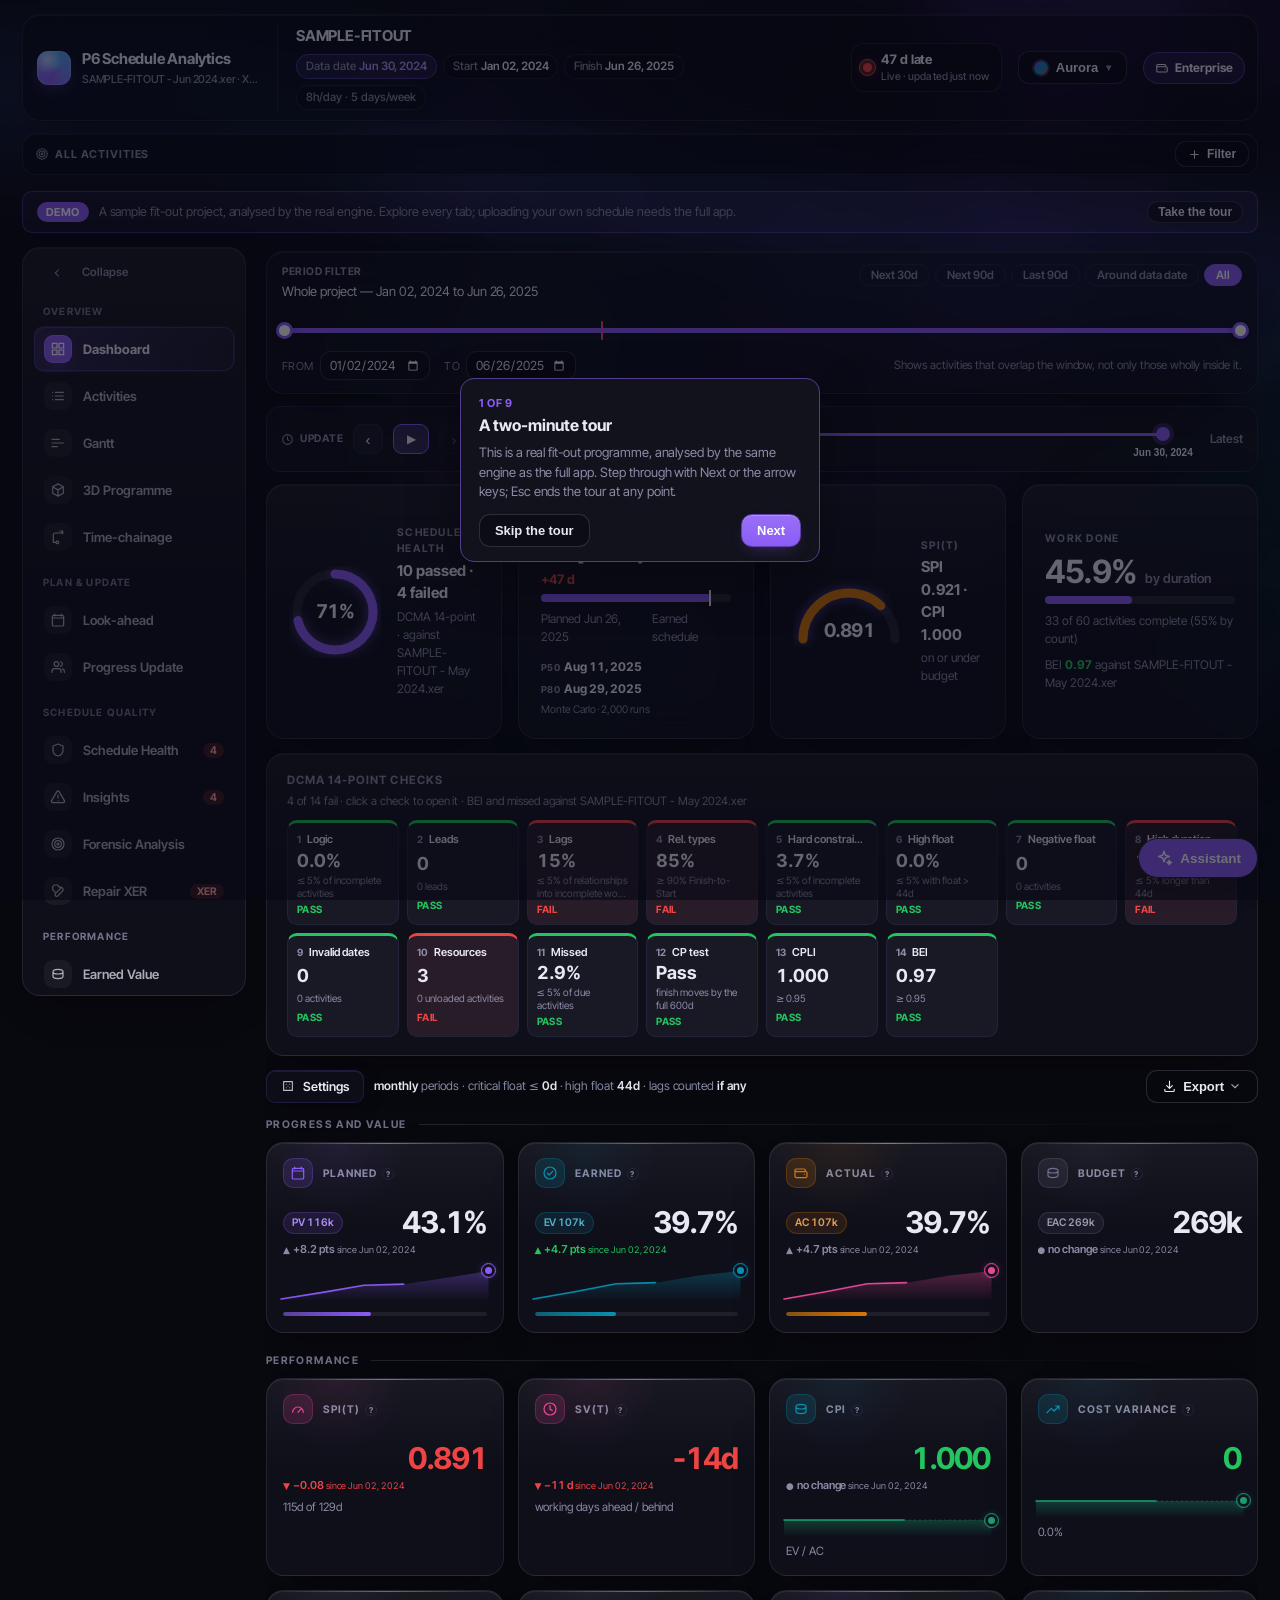
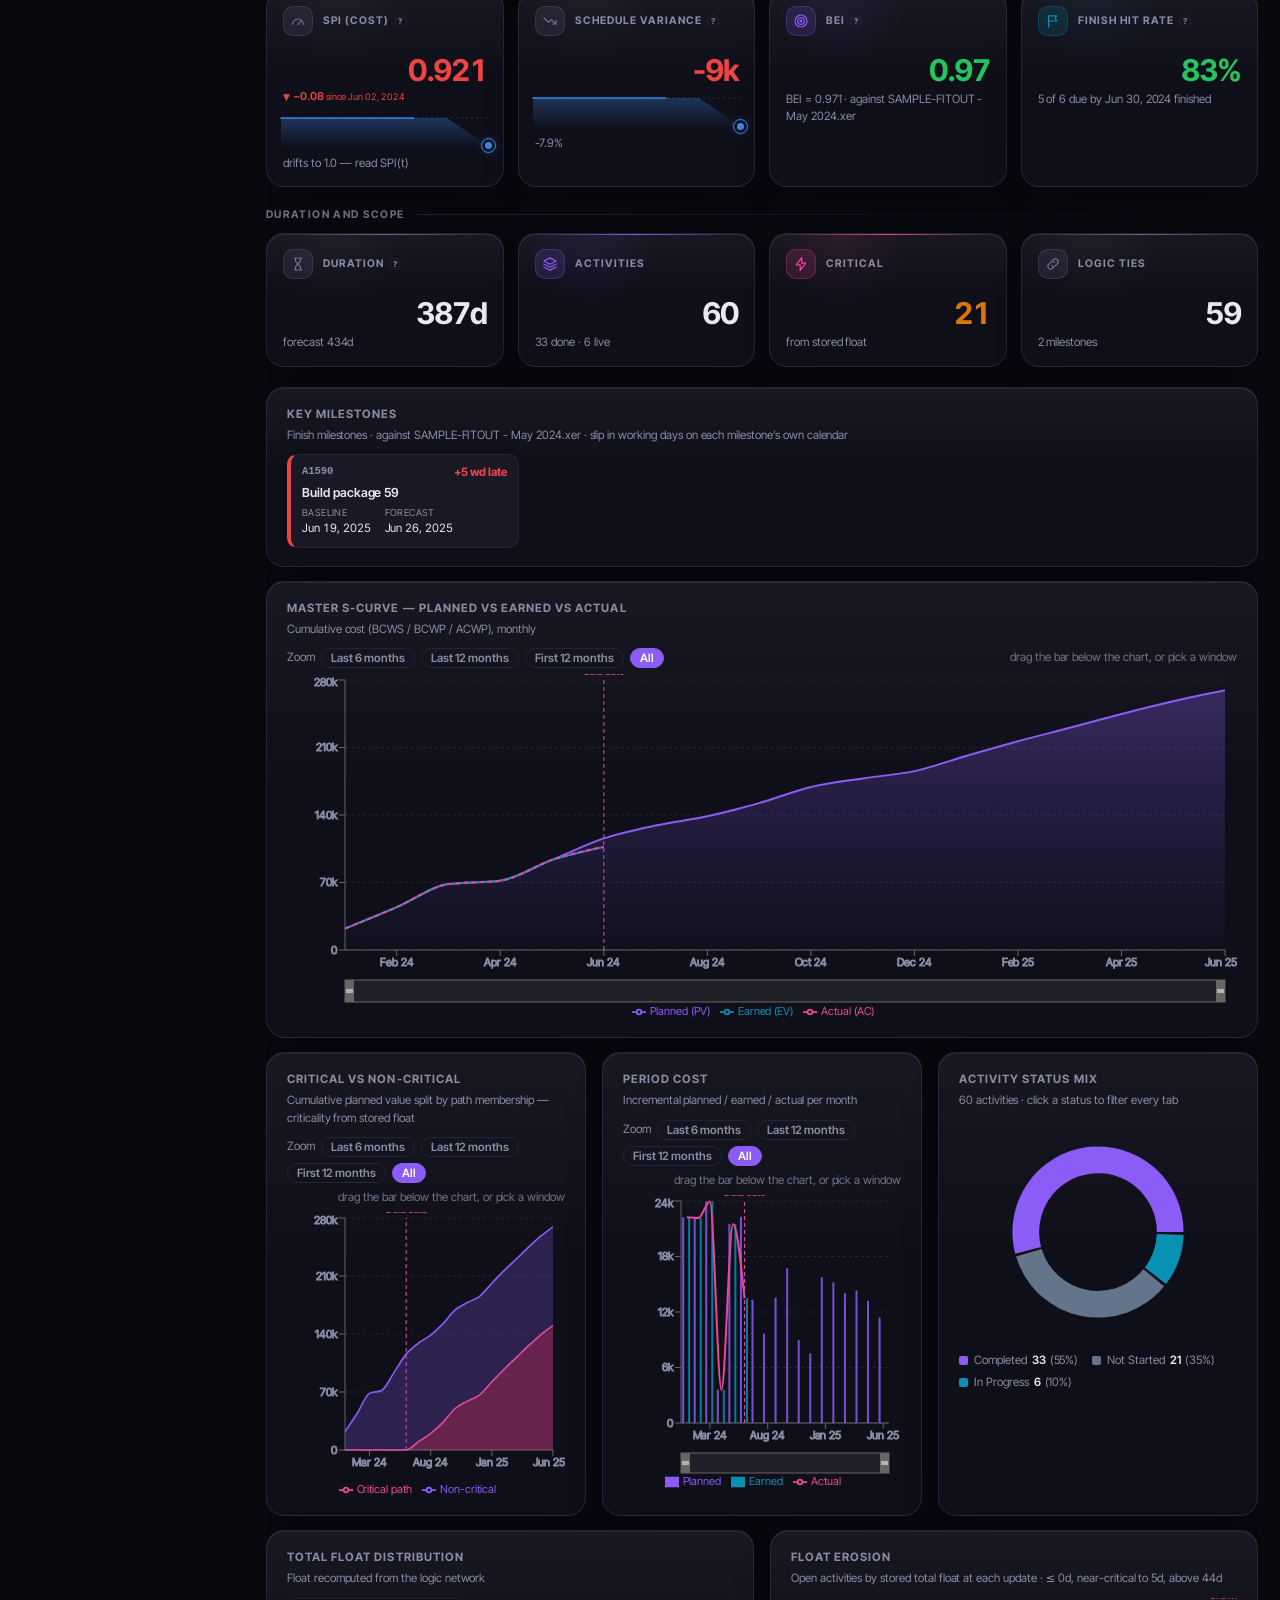
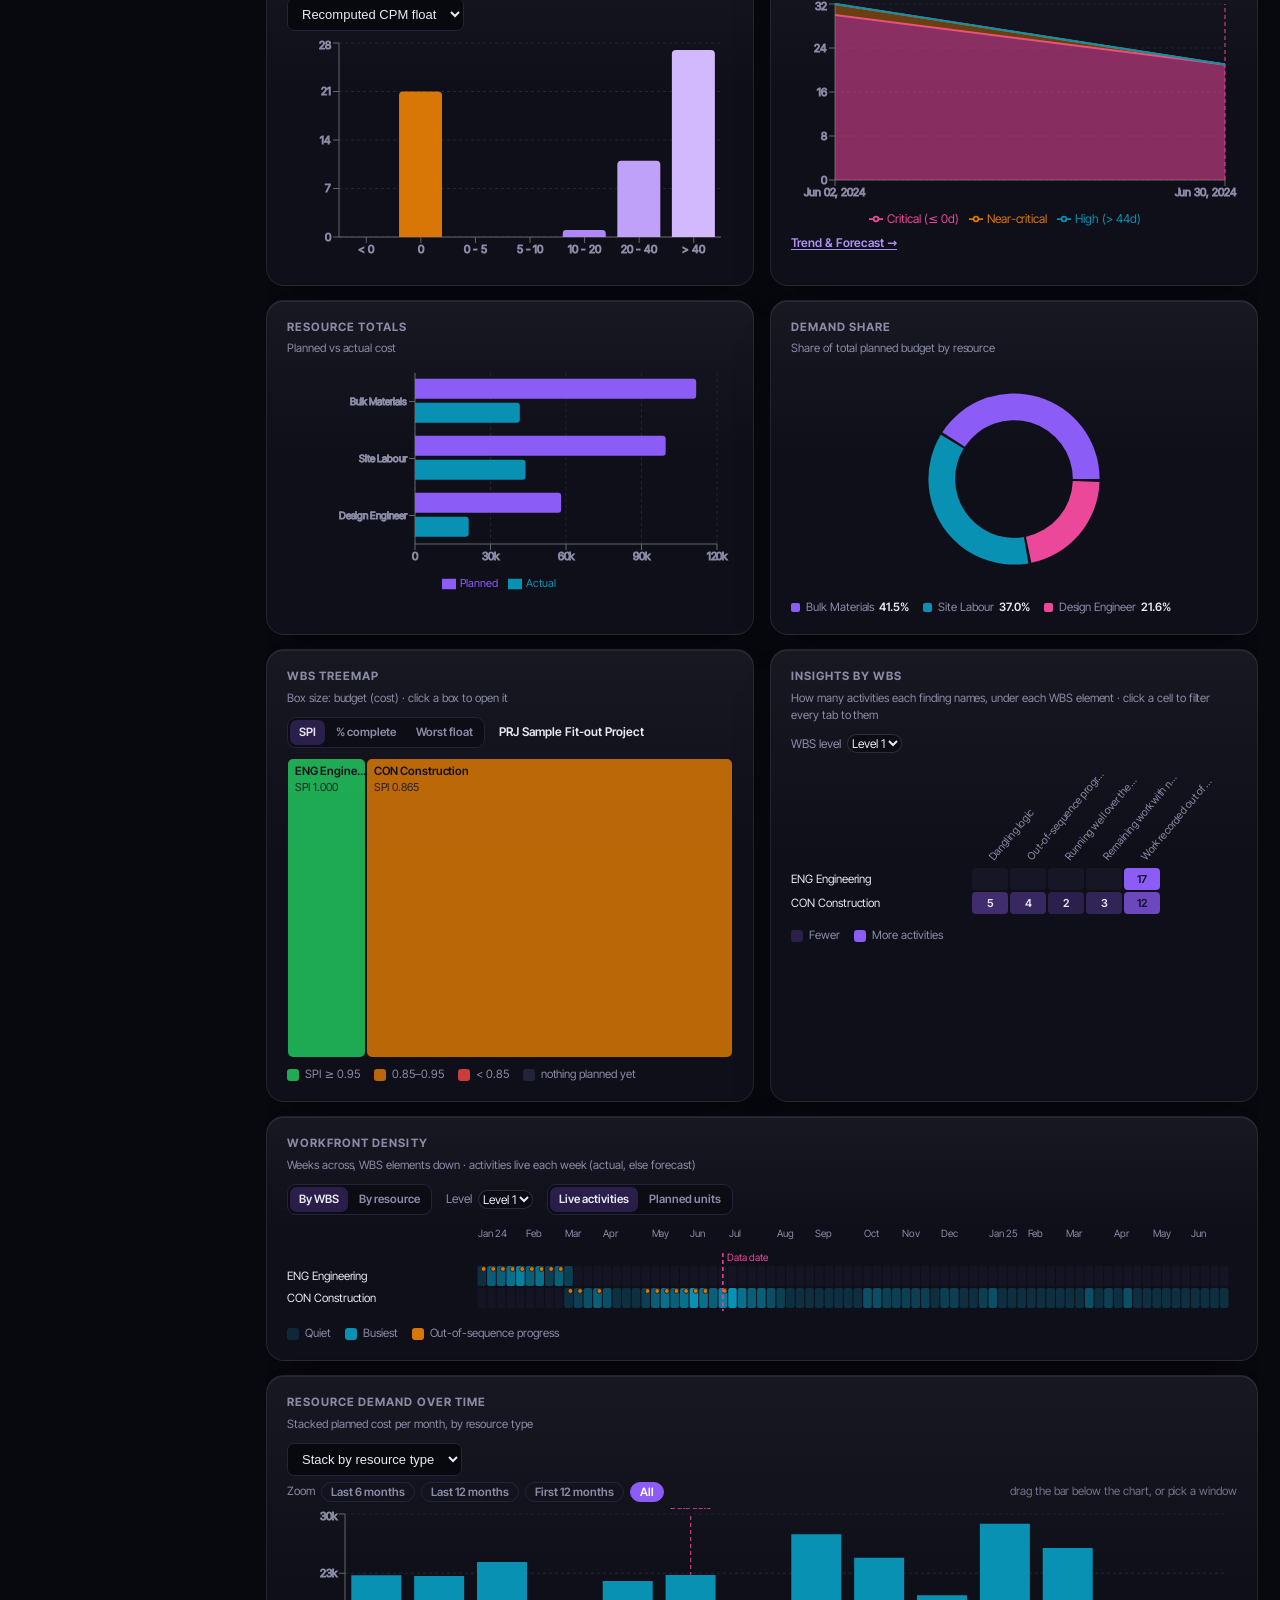
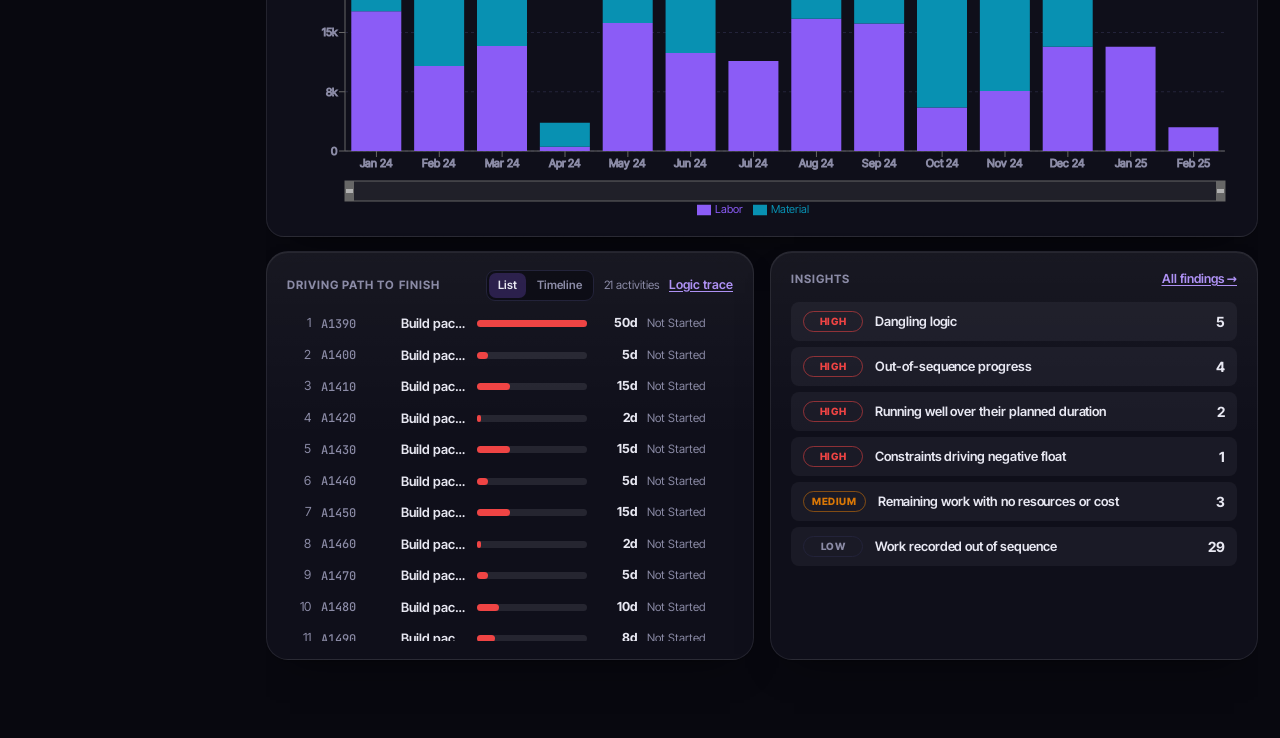
==== commit ed1939fd: "Demo: portfolio layout fixes" ====
--- a/demo/index.html
+++ b/demo/index.html
@@ -4,8 +4,8 @@
     <meta charset="UTF-8" />
     <meta name="viewport" content="width=device-width, initial-scale=1.0" />
     <title>P6 Schedule Analytics &amp; Forensics</title>
-    <script type="module" crossorigin src="./assets/index-ChwS7VPl.js"></script>
-    <link rel="stylesheet" crossorigin href="./assets/index-4lh5mjmT.css">
+    <script type="module" crossorigin src="./assets/index-DQPTxMQq.js"></script>
+    <link rel="stylesheet" crossorigin href="./assets/index-4T88mHfS.css">
   </head>
   <body>
     <div id="root"></div>
--- a/demo/assets/index-4T88mHfS.css
+++ b/demo/assets/index-4T88mHfS.css
@@ -0,0 +1 @@
+@font-face{font-family:Inter Tight;font-style:normal;font-display:swap;font-weight:400;src:url(./inter-tight-latin-400-normal-iW8qmuJY.woff2) format("woff2"),url(./inter-tight-latin-400-normal-BLrFJfvD.woff) format("woff")}@font-face{font-family:Inter Tight;font-style:normal;font-display:swap;font-weight:500;src:url(./inter-tight-latin-500-normal-BFXNXuvF.woff2) format("woff2"),url(./inter-tight-latin-500-normal-pobXraBK.woff) format("woff")}@font-face{font-family:Inter Tight;font-style:normal;font-display:swap;font-weight:600;src:url(./inter-tight-latin-600-normal-BgSTtRxb.woff2) format("woff2"),url(./inter-tight-latin-600-normal-D7bG6gX1.woff) format("woff")}@font-face{font-family:Inter Tight;font-style:normal;font-display:swap;font-weight:700;src:url(./inter-tight-latin-700-normal-BZKd_v_8.woff2) format("woff2"),url(./inter-tight-latin-700-normal-DvYAVZQd.woff) format("woff")}@font-face{font-family:Inter Tight;font-style:normal;font-display:swap;font-weight:800;src:url(./inter-tight-latin-800-normal-CRGCHRPv.woff2) format("woff2"),url(./inter-tight-latin-800-normal-D2te1T7i.woff) format("woff")}@font-face{font-family:JetBrains Mono;font-style:normal;font-display:swap;font-weight:500;src:url(./jetbrains-mono-latin-500-normal-BWZEU5yA.woff2) format("woff2"),url(./jetbrains-mono-latin-500-normal-CJOVTJB7.woff) format("woff")}:root{--bg: #08080f;--panel: #12121d;--panel-2: #191926;--line: #23233a;--text: #e8e8f2;--muted: #8b8ba6;--accent: #8b5cf6;--good: #22c55e;--warn: #d97706;--bad: #ef4444;--crit: #ec4899;--stripe: #14141f;--s1: #8b5cf6;--s2: #0891b2;--s3: #ec4899;--s4: #d97706;--s5: #3987e5;--s6: #199e70}:root[data-theme=light]{--bg: #f4f5fb;--panel: #ffffff;--panel-2: #f7f8fc;--line: #dfe3ee;--text: #131320;--muted: #5b5b73;--accent: #7c3aed;--good: #15803d;--warn: #c2740a;--bad: #dc2626;--crit: #db2777;--stripe: #f7f8fc;--s1: #7c3aed;--s2: #0891b2;--s3: #db2777;--s4: #c2740a;--s5: #2a78d6;--s6: #1baf7a}:root[data-theme=light] .esrow .kpi{background:linear-gradient(180deg,#e8f0fe,#fff);border-color:#b6cdf0}:root[data-theme=light] .navitem.on{color:#fff}*{box-sizing:border-box}body{margin:0;background:var(--bg);color:var(--text);font:14px/1.5 Segoe UI,system-ui,-apple-system,sans-serif}.app{max-width:1680px;margin:0 auto;padding:20px 24px 60px}.topbar{display:flex;align-items:center;gap:16px;flex-wrap:wrap;padding-bottom:14px;border-bottom:1px solid var(--line);margin-bottom:18px}.brand{font-size:19px;font-weight:700;letter-spacing:.2px}.brand small{display:block;font-size:11px;font-weight:400;color:var(--muted)}.spacer{flex:1}.projline{font-size:12px;color:var(--muted)}.projline b{color:var(--text);font-weight:600}.shell{display:flex;gap:18px;align-items:flex-start}.content{flex:1;min-width:0}.sidenav{width:192px;flex:none;position:sticky;top:16px;display:flex;flex-direction:column;gap:3px}.navitem{display:flex;align-items:center;gap:10px;width:100%;background:transparent;border:1px solid transparent;color:var(--muted);padding:9px 12px;border-radius:9px;cursor:pointer;font-size:13px;font-weight:600;text-align:left;font-family:inherit}.navitem:hover{background:var(--panel);color:var(--text)}.navitem.on{background:var(--accent);border-color:var(--accent);color:#fff}.navitem .ic{width:16px;text-align:center;font-size:13px;opacity:.85}.navitem .lbl{flex:1}.navitem .badge{background:#0000004d;padding:1px 7px;border-radius:10px;font-size:10.5px;font-weight:700}.navitem:not(.on) .badge{background:#ef444433;color:#fca5a5}@media (max-width: 900px){.shell{flex-direction:column;align-items:stretch}.sidenav{width:100%;position:static;flex-direction:row;overflow-x:auto;padding-bottom:4px;gap:4px}.navitem{width:auto;white-space:nowrap}.navitem .ic{display:none}}.grid{display:grid;gap:14px}.g2{grid-template-columns:repeat(2,minmax(0,1fr))}.g3{grid-template-columns:repeat(3,minmax(0,1fr))}.g4{grid-template-columns:repeat(4,minmax(0,1fr))}@media (max-width: 1200px){.g3,.g4{grid-template-columns:repeat(2,minmax(0,1fr))}}@media (max-width: 780px){.g2,.g3,.g4{grid-template-columns:1fr}}.card{background:var(--panel);border:1px solid var(--line);border-radius:12px;padding:14px 16px}.card h3{margin:0 0 2px;font-size:13px;font-weight:700;text-transform:uppercase;letter-spacing:.55px;color:var(--muted)}.card .sub{font-size:11px;color:var(--muted);margin-bottom:10px}.card.span2{grid-column:span 2}@media (max-width: 780px){.card.span2{grid-column:span 1}}.kpis{display:grid;grid-template-columns:repeat(auto-fit,minmax(132px,1fr));gap:10px;margin-bottom:16px}.kpi{background:var(--panel);border:1px solid var(--line);border-radius:10px;padding:11px 13px}.kpi .k{font-size:10.5px;text-transform:uppercase;letter-spacing:.5px;color:var(--muted)}.kpi .v{font-size:22px;font-weight:700;margin-top:3px;line-height:1.15}.kpi .x{font-size:11px;color:var(--muted);margin-top:2px}.kpi[title]{cursor:help}.qm{display:inline-grid;place-items:center;width:12px;height:12px;border:1px solid var(--line);border-radius:50%;font-size:8px;margin-left:5px;color:var(--muted);vertical-align:middle}.esrow .kpi{border-color:#3b5680;background:linear-gradient(180deg,#1e2c44,var(--panel))}.good{color:var(--good)}.warn{color:var(--warn)}.bad{color:var(--bad)}.neutral{color:var(--text)}.drop{border:2px dashed var(--line);border-radius:16px;padding:56px 28px;text-align:center;background:var(--panel);transition:.15s;cursor:pointer}.drop.hot{border-color:var(--accent);background:var(--panel-2)}.drop h2{margin:0 0 8px;font-size:20px}.drop p{color:var(--muted);margin:4px 0}.hint{font-size:12px;color:var(--muted);margin-top:18px}.btn{background:var(--accent);color:#fff;border:0;border-radius:8px;padding:9px 16px;font-size:13px;font-weight:600;cursor:pointer;text-decoration:none;display:inline-block}.btn:hover{filter:brightness(1.1)}.btn.ghost{background:transparent;border:1px solid var(--line);color:var(--text)}.btn:disabled{opacity:.5;cursor:not-allowed}.err{background:#ef44441f;border:1px solid var(--bad);color:#fecaca;padding:11px 14px;border-radius:9px;margin:14px 0;font-size:13px}.bar{height:6px;background:var(--line);border-radius:4px;overflow:hidden;margin-top:18px}.bar>div{height:100%;background:var(--accent);transition:width .2s}.diag{border-left:3px solid var(--line);padding:9px 13px;margin-bottom:8px;background:var(--panel-2);border-radius:0 8px 8px 0}.diag.critical{border-left-color:var(--bad)}.diag.warning{border-left-color:var(--warn)}.diag.info{border-left-color:var(--accent)}.diag .t{font-weight:700;font-size:13px;margin-bottom:3px}.diag .d{font-size:12.5px;color:var(--muted)}.check{background:var(--panel);border:1px solid var(--line);border-radius:10px;margin-bottom:9px}.check .hd{display:flex;align-items:center;gap:12px;padding:12px 14px;cursor:pointer}.check .hd:hover{background:var(--panel-2);border-radius:10px}.num{width:26px;height:26px;flex:none;border-radius:7px;background:var(--panel-2);display:grid;place-items:center;font-size:12px;font-weight:700;color:var(--muted)}.check .nm{font-weight:650;font-size:14px}.check .ds{font-size:11.5px;color:var(--muted);margin-top:2px}.pill{font-size:10.5px;font-weight:800;padding:3px 10px;border-radius:20px;letter-spacing:.6px;flex:none}.pill.pass{background:#22c55e29;color:var(--good)}.pill.fail{background:#ef444429;color:var(--bad)}.pill.na{background:#94a3b829;color:var(--muted)}.metric{font-size:12.5px;color:var(--muted);text-align:right;flex:none;min-width:190px}.metric b{color:var(--text);display:block;font-size:13px}.body{border-top:1px solid var(--line);padding:12px 14px}.note{font-size:12px;color:var(--muted);margin-bottom:10px;font-style:italic}.tblwrap{overflow:auto;max-height:430px;border:1px solid var(--line);border-radius:8px}table{border-collapse:collapse;width:100%;font-size:12.5px}th,td{padding:7px 10px;text-align:left;border-bottom:1px solid var(--line);white-space:nowrap}th{background:var(--panel-2);position:sticky;top:0;font-size:11px;text-transform:uppercase;letter-spacing:.4px;color:var(--muted);z-index:1}td.wrap{white-space:normal;min-width:240px}tbody tr:hover{background:var(--panel-2)}.mono{font-family:Cascadia Code,Consolas,monospace;font-size:12px}.pager{display:flex;align-items:center;gap:9px;margin-top:9px;font-size:12px;color:var(--muted)}.settings{display:flex;gap:14px;flex-wrap:wrap;align-items:flex-end}.field{display:flex;flex-direction:column;gap:4px}.field label{font-size:10.5px;text-transform:uppercase;letter-spacing:.5px;color:var(--muted)}.field input,.field select,select.inline{background:var(--bg);border:1px solid var(--line);color:var(--text);border-radius:7px;padding:7px 9px;font-size:13px;min-width:128px}.field input:focus,.field select:focus,select.inline:focus{outline:1px solid var(--accent)}.legend{display:flex;gap:14px;flex-wrap:wrap;font-size:11.5px;color:var(--muted);margin-top:6px}.legend i{display:inline-block;width:10px;height:10px;border-radius:3px;margin-right:5px}.searchrow{display:flex;gap:9px;margin-bottom:10px;flex-wrap:wrap}.searchrow input,.searchrow select{background:var(--bg);border:1px solid var(--line);color:var(--text);border-radius:7px;padding:7px 10px;font-size:13px}.searchrow input{flex:1;min-width:200px}.chk{display:flex;align-items:center;gap:6px;font-size:12.5px;color:var(--muted)}.empty{color:var(--muted);font-size:13px;padding:22px;text-align:center}.minilegend{display:flex;flex-wrap:wrap;gap:5px 14px;margin-top:8px;font-size:11.5px;color:var(--muted)}.minilegend span{display:inline-flex;align-items:center;white-space:nowrap}.minilegend b{color:var(--text);margin-left:5px;font-weight:600}.minilegend i{display:inline-block;width:9px;height:9px;border-radius:2px;margin-right:6px}.sev{flex:none;font-size:10px;font-weight:800;letter-spacing:.5px;padding:3px 9px;border-radius:20px;text-transform:uppercase;min-width:62px;text-align:center}.sev.critical{background:#ef44442e;color:#fca5a5}.sev.high{background:#f973162e;color:#fdba74}.sev.medium{background:#f59e0b29;color:#fcd34d}.sev.low{background:#94a3b829;color:var(--muted)}.rec{background:var(--panel-2);border-left:3px solid var(--accent);padding:10px 13px;border-radius:0 8px 8px 0;margin-bottom:11px;font-size:13px}.rec b{display:block;font-size:10.5px;text-transform:uppercase;letter-spacing:.5px;color:var(--accent);margin-bottom:4px}.ganttwrap{display:flex;align-items:flex-start;border:1px solid var(--line);border-radius:8px;overflow-y:auto;max-height:640px;background:var(--bg);margin-top:8px}.gantt-labels{flex:none;width:296px;position:sticky;left:0;z-index:2;background:var(--bg);border-right:1px solid var(--line)}.gantt-labels .ghead{border-bottom:1px solid var(--line)}.grow{display:flex;align-items:center;gap:7px;padding:0 9px;font-size:11px;color:#cbd5e1;overflow:hidden;white-space:nowrap}.grow:nth-child(2n){background:var(--stripe)}.grow.crit .gid{color:#fda4af}.gid{font-family:Cascadia Code,Consolas,monospace;flex:none;opacity:.95}.gnm{overflow:hidden;text-overflow:ellipsis;color:var(--muted)}.gantt-chart{flex:1;overflow-x:auto;min-width:0}.ganttwrap text{-webkit-user-select:none;user-select:none}.optrow{display:flex;gap:16px;flex-wrap:wrap;align-items:flex-start;background:var(--panel-2);padding:11px 13px;border-radius:8px;margin-bottom:11px}.opthelp{font-size:11px;color:var(--muted);margin-top:3px}.cellinput{width:100%;background:var(--bg);border:1px solid var(--accent);color:var(--text);border-radius:5px;padding:3px 7px;font-family:Cascadia Code,Consolas,monospace;font-size:12px}.cellinput:disabled{border-color:var(--line);color:var(--muted)}.okmsg{background:#22c55e1f;border:1px solid var(--good);color:#bbf7d0;padding:11px 14px;border-radius:9px;margin:12px 0;font-size:13px}.modalbg{position:fixed;top:0;right:0;bottom:0;left:0;background:#020617b8;display:grid;place-items:center;z-index:50;padding:20px}.modal{background:var(--panel);border:1px solid var(--line);border-radius:14px;padding:20px 22px;width:min(680px,100%);max-height:88vh;overflow:auto;box-shadow:0 24px 60px #00000080}.modal.wide{width:min(1240px,100%)}.revsum{display:flex;gap:18px;flex-wrap:wrap;align-items:center;background:var(--panel-2);border-radius:8px;padding:10px 14px;margin-bottom:12px;font-size:12.5px;color:var(--muted)}.revsum b{color:var(--text);font-size:15px;margin-right:4px}.modal h3{margin:0 0 4px;font-size:16px}.modal .msub{margin:0 0 14px;font-size:12.5px;color:var(--muted)}.mactions{display:flex;justify-content:flex-end;gap:9px}.zoomrow{display:flex;align-items:center;gap:9px;margin:10px 0 4px}.zoomrow input[type=range]{flex:1;max-width:300px;accent-color:var(--accent)}.zlabel{font-size:11.5px;color:var(--muted);white-space:nowrap}.zbtn{padding:4px 11px;font-size:15px;line-height:1}@media print{:root{--bg: #fff;--panel: #fff;--panel-2: #f4f6f9;--line: #cbd5e1;--text: #0f172a;--muted: #475569}body{background:#fff}.noprint{display:none!important}.app{max-width:none;padding:0}.card,.check{break-inside:avoid;page-break-inside:avoid;border-color:#cbd5e1}.tblwrap{max-height:none;overflow:visible}.g3,.g4{grid-template-columns:repeat(2,minmax(0,1fr))}}.cibar{display:inline-block;width:46px;height:6px;border-radius:3px;background:var(--line);margin-right:7px;vertical-align:middle;overflow:hidden}.cibar i{display:block;height:100%;background:var(--crit)}.runbox{display:flex;align-items:center;gap:16px;padding:6px 2px}.runtitle{font-size:14px;font-weight:650}.runsub{font-size:12px;color:var(--muted);margin-top:2px}.spinner{width:30px;height:30px;flex:none;border-radius:50%;border:3px solid var(--line);border-top-color:var(--accent);animation:spin .8s linear infinite}@keyframes spin{to{transform:rotate(360deg)}}body{background-attachment:fixed;background-image:radial-gradient(58rem 42rem at 8% -12%,rgba(59,130,246,.2),transparent 60%),radial-gradient(46rem 38rem at 96% 4%,rgba(168,85,247,.16),transparent 62%),radial-gradient(52rem 40rem at 46% 108%,rgba(20,184,166,.14),transparent 60%)}:root[data-theme=light] body{background-image:radial-gradient(58rem 42rem at 8% -12%,rgba(37,99,235,.16),transparent 60%),radial-gradient(46rem 38rem at 96% 4%,rgba(147,51,234,.12),transparent 62%),radial-gradient(52rem 40rem at 46% 108%,rgba(13,148,136,.12),transparent 60%)}.card,.kpi,.check,.modal,.drop,.slicer,.diag{background-color:#1e293bb8;-webkit-backdrop-filter:blur(14px) saturate(140%);backdrop-filter:blur(14px) saturate(140%);border-color:#94a3b838}.card,.modal{box-shadow:0 8px 30px #02061747}.kpi:hover,.card:hover{border-color:#94a3b857}.diag{background-color:#263449a8}.esrow .kpi{background:linear-gradient(180deg,#253c60d1,#1e293bb8)}:root[data-theme=light] .card,:root[data-theme=light] .kpi,:root[data-theme=light] .check,:root[data-theme=light] .modal,:root[data-theme=light] .drop,:root[data-theme=light] .slicer,:root[data-theme=light] .diag{background-color:#ffffffbd;border-color:#0f172a1a}:root[data-theme=light] .card,:root[data-theme=light] .modal{box-shadow:0 8px 28px #0f172a1a}:root[data-theme=light] .diag{background-color:#f1f5f9c7}:root[data-theme=light] .esrow .kpi{background:linear-gradient(180deg,#e0eeffdb,#ffffffbd)}.sidenav .navitem.on{-webkit-backdrop-filter:blur(10px);backdrop-filter:blur(10px);box-shadow:0 4px 14px #2563eb52}thead th{-webkit-backdrop-filter:blur(8px);backdrop-filter:blur(8px)}@media print{body{background-image:none}.card,.kpi,.check,.modal,.drop,.slicer,.diag{background-color:#fff!important;backdrop-filter:none!important;-webkit-backdrop-filter:none!important;box-shadow:none!important}}.slicer{border:1px solid var(--line);border-radius:12px;padding:12px 15px 13px;margin:4px 0 12px}.slicerhead{display:flex;align-items:flex-start;gap:14px;flex-wrap:wrap}.slicertitle{font-size:10.5px;text-transform:uppercase;letter-spacing:.5px;color:var(--muted);font-weight:700}.slicerrange{font-size:13px;margin-top:2px}.slicerrange b{font-weight:650}.slicerpresets{margin-left:auto;display:flex;gap:5px;flex-wrap:wrap}.chip{background:transparent;border:1px solid var(--line);color:var(--muted);border-radius:20px;padding:3px 11px;font-size:11.5px;cursor:pointer;font-family:inherit;font-weight:600}.chip:hover{color:var(--text);border-color:var(--accent)}.chip.on{background:var(--accent);border-color:var(--accent);color:#fff}.track{position:relative;height:30px;margin:14px 2px 6px;cursor:pointer;touch-action:none}.track:before{content:"";position:absolute;left:0;right:0;top:13px;height:5px;border-radius:3px;background:var(--line)}.sel{position:absolute;top:13px;height:5px;border-radius:3px;background:linear-gradient(90deg,var(--accent),#8b5cf6)}.handle{position:absolute;top:7px;width:17px;height:17px;margin-left:-8.5px;border-radius:50%;background:#fff;border:3px solid var(--accent);cursor:grab;padding:0;box-shadow:0 2px 7px #00000052}.handle:active{cursor:grabbing;transform:scale(1.12)}.ddmark{position:absolute;top:6px;width:2px;height:19px;margin-left:-1px;background:var(--crit);border-radius:1px}.slicerfoot{display:flex;align-items:center;gap:14px;flex-wrap:wrap}.slicerfoot label{display:flex;align-items:center;gap:6px;font-size:11px;text-transform:uppercase;letter-spacing:.4px;color:var(--muted)}.slicerfoot input[type=date]{background:var(--bg);border:1px solid var(--line);color:var(--text);border-radius:7px;padding:5px 8px;font-size:12.5px;font-family:inherit}.slicernote{font-size:11.5px;color:var(--muted);margin-left:auto}.band{margin-bottom:14px}.bandtitle{font-size:10px;font-weight:800;letter-spacing:.9px;text-transform:uppercase;color:var(--muted);opacity:.78;margin:0 0 7px 2px}.band .kpis{margin-bottom:0}.kpi{position:relative;overflow:hidden;transition:transform .12s ease,border-color .12s ease}.kpi:before{content:"";position:absolute;left:0;top:0;bottom:0;width:3px;background:var(--acc);opacity:.85}.kpi{padding-left:15px}.kpi:hover{transform:translateY(-1px)}.acc-blue{--acc: var(--s1)}.acc-green{--acc: var(--s2)}.acc-amber{--acc: var(--s4)}.acc-rose{--acc: var(--s3)}.acc-slate{--acc: #6f6f8c}:root[data-theme=light] .acc-slate{--acc: #64748b}.kpi .k{display:flex;align-items:center;gap:6px}.kicon{color:var(--acc);flex:none;opacity:.95}.kpi .k>span{overflow:hidden;text-overflow:ellipsis;white-space:nowrap}.kbar{height:3px;border-radius:2px;background:var(--line);margin:7px 0 2px;overflow:hidden}.kbar i{display:block;height:100%;background:var(--acc);border-radius:2px}.setbar{display:flex;align-items:center;gap:10px;flex-wrap:wrap;margin-bottom:14px}.setbtn{display:inline-flex;align-items:center;gap:8px;background:var(--panel);border:1px solid var(--line);color:var(--text);border-radius:9px;padding:8px 14px;font-size:12.5px;font-weight:600;cursor:pointer;font-family:inherit;-webkit-backdrop-filter:blur(12px);backdrop-filter:blur(12px)}.setbtn:hover{border-color:var(--accent)}.setsummary{font-size:12px;color:var(--muted)}.setsummary b{color:var(--text);font-weight:600}@media (max-width: 640px){.kpis{grid-template-columns:repeat(auto-fit,minmax(148px,1fr))}}.navitem .ic{width:15px;height:15px;flex:none;opacity:.9}.navitem.on .ic{opacity:1}.setbtn svg{opacity:.8}.kpi{padding:12px 13px 12px 15px}.ktop{display:flex;align-items:center;gap:9px;margin-bottom:7px}.kchip{width:32px;height:32px;flex:none;border-radius:9px;display:grid;place-items:center;color:var(--acc);background:var(--acc-soft);box-shadow:inset 0 0 0 1px var(--acc-line)}.kpi .k{font-size:10.5px;text-transform:uppercase;letter-spacing:.5px;color:var(--muted);font-weight:700;line-height:1.25;display:block;min-width:0}.kpi .v{font-size:23px;margin-top:0}.kpi{--acc-soft: color-mix(in srgb, var(--acc) 17%, transparent);--acc-line: color-mix(in srgb, var(--acc) 30%, transparent)}:root[data-theme=light] .kpi{--acc-soft: color-mix(in srgb, var(--acc) 11%, transparent);--acc-line: color-mix(in srgb, var(--acc) 22%, transparent)}.kpi:hover .kchip{background:var(--acc-line)}.kpis{grid-template-columns:repeat(auto-fit,minmax(178px,1fr))}@media (max-width: 640px){.kpis{grid-template-columns:repeat(auto-fit,minmax(158px,1fr))}.kchip{width:28px;height:28px;border-radius:8px}}:root{--glass-bg: rgba(18, 18, 29, .66);--glass-brd: rgba(139, 92, 246, .17);--glass-hi: rgba(255, 255, 255, .07);--glass-lo: rgba(0, 0, 0, .5);--glass-blur: 22px}:root[data-theme=light]{--glass-bg: rgba(255, 255, 255, .72);--glass-brd: rgba(124, 58, 237, .13);--glass-hi: rgba(255, 255, 255, .9);--glass-lo: rgba(49, 46, 129, .12)}.card,.kpi,.check,.modal,.drop,.slicer,.setbtn{position:relative;background-color:var(--glass-bg);-webkit-backdrop-filter:blur(var(--glass-blur)) saturate(165%);backdrop-filter:blur(var(--glass-blur)) saturate(165%);border-color:var(--glass-brd);box-shadow:0 1px 0 0 var(--glass-hi) inset,0 8px 26px -10px var(--glass-lo),0 2px 6px -3px var(--glass-lo)}.card:after,.kpi:after,.modal:after{content:"";position:absolute;inset:0 0 auto 0;height:45%;border-radius:inherit;background:linear-gradient(180deg,var(--glass-hi),transparent);opacity:.55;pointer-events:none}.kpi:after{height:55%}.kpi{transition:transform .16s cubic-bezier(.2,.8,.3,1),box-shadow .16s ease}.kpi:hover{transform:translateY(-2px);box-shadow:0 1px 0 0 var(--glass-hi) inset,0 16px 34px -12px var(--glass-lo),0 3px 10px -4px var(--glass-lo)}.kpi:before{box-shadow:0 0 14px -2px var(--acc)}.kpi{background-image:linear-gradient(158deg,color-mix(in srgb,var(--acc) 13%,transparent),transparent 58%)}.kpi:hover{border-color:color-mix(in srgb,var(--acc) 55%,transparent);box-shadow:0 1px 0 0 var(--glass-hi) inset,0 0 0 1px color-mix(in srgb,var(--acc) 14%,transparent),0 14px 32px -14px color-mix(in srgb,var(--acc) 80%,transparent),0 3px 10px -4px var(--glass-lo)}.kchip{box-shadow:inset 0 0 0 1px var(--acc-line),0 0 14px -4px color-mix(in srgb,var(--acc) 70%,transparent)}.kbar i{box-shadow:0 0 8px -1px color-mix(in srgb,var(--acc) 75%,transparent)}.kpill{font-size:10.5px;padding:2px 7px;border-radius:6px;color:var(--acc);background:var(--acc-soft);border:1px solid var(--acc-line);font-variant-numeric:tabular-nums;white-space:nowrap}.kvrow{display:flex;align-items:baseline;gap:8px}.kvrow .v{margin-left:auto}.sidenav .navitem.on{background:linear-gradient(100deg,color-mix(in srgb,var(--accent) 92%,transparent),color-mix(in srgb,var(--accent) 72%,#1e0b3a));border-color:transparent;box-shadow:0 1px #fff3 inset,0 8px 20px -8px color-mix(in srgb,var(--accent) 85%,transparent)}:root[data-theme=light] .sidenav .navitem.on{background:linear-gradient(100deg,var(--accent),color-mix(in srgb,var(--accent) 80%,#000));box-shadow:0 8px 20px -10px color-mix(in srgb,var(--accent) 70%,transparent)}body{background-attachment:fixed;background-image:radial-gradient(58rem 40rem at 7% -12%,rgba(139,92,246,.2),transparent 62%),radial-gradient(48rem 34rem at 97% 3%,rgba(236,72,153,.13),transparent 64%)}:root[data-theme=light] body{background-image:radial-gradient(58rem 40rem at 7% -12%,rgba(124,58,237,.11),transparent 62%),radial-gradient(48rem 34rem at 97% 3%,rgba(219,39,119,.08),transparent 64%)}@media (prefers-reduced-motion: reduce){.kpi{transition:none}.kpi:hover{transform:none}}@media print{.card:after,.kpi:after,.modal:after{display:none}.card,.kpi,.check,.modal,.drop,.slicer{background-color:#fff!important;box-shadow:none!important;backdrop-filter:none!important;-webkit-backdrop-filter:none!important}}.chartwrap{position:relative}.zoomctl{display:flex;align-items:center;gap:6px;flex-wrap:wrap;margin:0 0 6px;font-size:11.5px;color:var(--muted)}.zoomctl .chip{padding:2px 9px}.zoomhint{margin-left:auto;opacity:.8}.brushnote{font-size:11px;color:var(--muted);margin-top:4px;font-style:italic}:root[data-glass=off] .card,:root[data-glass=off] .kpi,:root[data-glass=off] .check,:root[data-glass=off] .modal,:root[data-glass=off] .drop,:root[data-glass=off] .slicer,:root[data-glass=off] .setbtn,:root[data-glass=off] .logincard{background-color:var(--panel);-webkit-backdrop-filter:none;backdrop-filter:none;border-color:var(--line)}:root[data-glass=off] .card:after,:root[data-glass=off] .kpi:after,:root[data-glass=off] .modal:after,:root[data-glass=off] .logincard:after{display:none}:root[data-glass=off] body{background-image:none}:root[data-density=compact] .card{padding:9px 11px}:root[data-density=compact] .kpi{padding:8px 10px}:root[data-density=compact] .grid{gap:9px}:root[data-density=compact] table td,:root[data-density=compact] table th{padding:4px 7px}.bootwait{padding:60px;text-align:center;color:var(--muted)}.loginwrap{min-height:100vh;display:flex;align-items:center;justify-content:center;padding:24px}.logincard{width:100%;max-width:400px;display:flex;flex-direction:column;gap:14px;padding:26px 26px 20px;border:1px solid var(--glass-brd);border-radius:16px;position:relative;background-color:var(--glass-bg);-webkit-backdrop-filter:blur(var(--glass-blur)) saturate(165%);backdrop-filter:blur(var(--glass-blur)) saturate(165%);box-shadow:0 1px 0 0 var(--glass-hi) inset,0 20px 50px -18px var(--glass-lo)}.logincard:after{content:"";position:absolute;inset:0 0 auto 0;height:42%;border-radius:inherit;pointer-events:none;opacity:.5;background:linear-gradient(180deg,var(--glass-hi),transparent)}.logincard>*{position:relative;z-index:1}.loginbrand{display:flex;gap:12px;align-items:center}.loginmark{width:42px;height:42px;flex:0 0 42px;border-radius:12px;display:grid;place-items:center;color:#fff;background:var(--accent);box-shadow:0 6px 18px -6px var(--accent)}.loginbrand h1{font-size:16px;margin:0}.loginbrand p{font-size:11.5px;color:var(--muted);margin:2px 0 0}.logincard .field{display:flex;flex-direction:column;gap:4px}.logincard .field>span{font-size:11.5px;color:var(--muted)}.logincard input{width:100%;padding:9px 10px;border-radius:8px;border:1px solid var(--line);background:var(--panel);color:var(--text);font:inherit}.logincard .btn{justify-content:center;padding:10px}.loginfoot{display:flex;gap:6px;align-items:center;justify-content:center;font-size:11px;color:var(--muted);border-top:1px solid var(--line);padding-top:12px}.pwrow{display:flex;gap:6px;align-items:center}.pwrow input{flex:1;min-width:0}.pweye{background:transparent;border:1px solid var(--line);border-radius:8px;color:var(--muted);padding:7px 9px;cursor:pointer}.pweye:hover{color:var(--text)}.whoami{display:flex;align-items:center;gap:8px;margin-left:4px}.whotext{text-align:right;line-height:1.25}.whotext b{font-size:12px;display:block}.whotext small{font-size:10.5px;color:var(--muted);text-transform:capitalize}.subnav{display:flex;gap:6px;margin-bottom:12px;flex-wrap:wrap}.subnav .chip{display:inline-flex;align-items:center;gap:6px;padding:6px 12px}.subhead{display:flex;align-items:center;gap:6px;margin:0 0 2px;font-size:11.5px;text-transform:uppercase;letter-spacing:.5px;color:var(--muted)}.adminrow{display:flex;gap:12px;align-items:flex-end;flex-wrap:wrap;margin-bottom:12px}.adminrow .field{display:flex;flex-direction:column;gap:3px}.adminrow label{font-size:11px;color:var(--muted)}.adminrow input,.adminrow select{padding:7px 9px;border-radius:7px;border:1px solid var(--line);background:var(--panel);color:var(--text);font:inherit;font-size:12.5px}.newuser{padding:12px;border:1px dashed var(--line);border-radius:10px;background:var(--panel-2)}.btn.danger{background:var(--bad)}.confirmdel{display:inline-flex;gap:5px}tr.inactive td{opacity:.55}.pill{display:inline-block;padding:2px 8px;border-radius:999px;font-size:11px;background:var(--panel-2);border:1px solid var(--line);color:var(--muted)}.pill.warn{border-color:var(--warn);color:var(--warn)}.segbtns{display:flex;gap:5px}.wbstree{max-height:420px;overflow:auto;border:1px solid var(--line);border-radius:9px;background:var(--panel);padding:5px 0}.wbsrow{display:flex;align-items:center;gap:5px;padding:3px 8px 3px 0;font-size:12.5px}.wbsrow:hover{background:var(--panel-2)}.wbsrow.on{background:color-mix(in srgb,var(--accent) 14%,transparent)}.wbsrow .chk{flex:1;min-width:0}.wbsname{overflow:hidden;text-overflow:ellipsis;white-space:nowrap}.wbscount{font-size:11px;color:var(--muted);font-variant-numeric:tabular-nums;flex:0 0 auto}.twist{width:16px;flex:0 0 16px;background:none;border:0;cursor:pointer;color:var(--muted);font-size:11px;padding:0}.codeblock{margin-bottom:10px}.codetype{font-size:11px;color:var(--muted);text-transform:uppercase;letter-spacing:.5px;margin-bottom:4px}.codevals{display:flex;flex-wrap:wrap;gap:5px;max-height:150px;overflow:auto}.codevals .cnt{opacity:.6;font-size:10px;margin-left:3px}.swatches{display:flex;gap:6px;align-items:center}.swatch{width:24px;height:24px;border-radius:7px;cursor:pointer;border:2px solid transparent}.swatch.on{border-color:var(--text)}.swatches input[type=color]{width:30px;height:26px;padding:0;border:1px solid var(--line);border-radius:7px;background:none;cursor:pointer}.demobar{display:flex;align-items:center;gap:10px;flex-wrap:wrap;margin:0 0 14px;padding:9px 14px;border-radius:10px;font-size:12.5px;color:var(--muted);border:1px solid color-mix(in srgb,var(--accent) 38%,transparent);background:color-mix(in srgb,var(--accent) 9%,transparent)}.demobar b{color:#fff;background:var(--accent);padding:2px 9px;border-radius:999px;font-size:11px;letter-spacing:.4px;text-transform:uppercase}.riskhead{display:flex;align-items:flex-end;gap:18px;flex-wrap:wrap;margin-bottom:14px}.riskhead>div:first-child{flex:1;min-width:280px}.riskhead h2{margin:0 0 4px;font-size:20px;letter-spacing:-.2px}.riskhead p{margin:0;font-size:12.5px;color:var(--muted);max-width:760px}.seg{display:inline-flex;gap:2px;padding:3px;border-radius:10px;background:var(--panel-2);border:1px solid var(--line);flex-wrap:wrap}.seg button{background:transparent;border:0;color:var(--muted);font:inherit;font-size:12.5px;font-weight:600;padding:7px 13px;border-radius:7px;cursor:pointer;white-space:nowrap}.seg button:hover:not(:disabled){color:var(--text)}.seg button.on{background:var(--accent);color:#fff}.seg button:disabled{opacity:.4;cursor:not-allowed}.seg.small button{font-size:11px;padding:4px 9px}.cardhead{display:flex;align-items:flex-start;gap:12px;flex-wrap:wrap}.cardhead>div:first-child{flex:1;min-width:220px}.cardtools{display:flex;gap:8px;align-items:center;flex-wrap:wrap;margin-bottom:10px}.btn.big{padding:10px 20px;font-size:13.5px}.linkbtn{background:none;border:0;padding:0 2px;color:var(--accent);cursor:pointer;font:inherit;font-weight:600;text-decoration:underline;text-underline-offset:2px}.minisearch{background:var(--bg);border:1px solid var(--line);color:var(--text);border-radius:7px;padding:6px 9px;font-size:12.5px;width:170px}.includes{display:flex;gap:8px;flex-wrap:wrap;margin-top:12px}.inc{display:inline-flex;align-items:center;gap:6px;font-size:12px;color:var(--muted);padding:5px 10px;border-radius:20px;border:1px solid var(--line);background:var(--panel-2)}.inc b{color:var(--text)}.inc.on{border-color:color-mix(in srgb,var(--accent) 55%,var(--line))}details.explain{margin-top:6px;font-size:12.5px;color:var(--muted)}details.explain summary{cursor:pointer;color:var(--text);font-weight:600;font-size:12px}details.explain p{margin:8px 0 0;max-width:900px}.runmeta{font-size:11.5px;color:var(--muted);margin:0 0 10px}.verdict{display:flex;gap:20px;align-items:center;margin-bottom:14px;padding:16px 20px;border-radius:12px;border:1px solid var(--line);border-left:4px solid var(--accent);background:var(--panel)}.verdict.good{border-left-color:var(--good)}.verdict.warn{border-left-color:var(--warn)}.verdict.bad{border-left-color:var(--bad)}.verdict .vbig{font-size:44px;font-weight:800;line-height:1;letter-spacing:-1px;flex:none}.verdict.good .vbig{color:var(--good)}.verdict.warn .vbig{color:var(--warn)}.verdict.bad .vbig{color:var(--bad)}.verdict .vhead{font-size:15px;font-weight:600;margin-bottom:6px}.verdict ul{margin:0;padding-left:18px;font-size:13px;color:var(--muted)}.verdict li{margin:2px 0}.verdict li b{color:var(--text)}@media (max-width: 700px){.verdict{flex-direction:column;align-items:flex-start}}.kpis.compact{grid-template-columns:repeat(2,minmax(0,1fr));margin-bottom:8px}.scnsw{display:inline-block;width:10px;height:10px;border-radius:3px;margin-right:8px;vertical-align:-1px}tr.hl td{background:color-mix(in srgb,var(--warn) 10%,transparent)}th.sortable{cursor:pointer;-webkit-user-select:none;user-select:none}th.sortable:hover{color:var(--text)}.note.warnnote{color:var(--warn);font-style:normal}.riskregtop{grid-template-columns:minmax(0,1.15fr) minmax(0,1fr)}@media (max-width: 980px){.riskregtop{grid-template-columns:1fr}}.pimatrix{display:grid;grid-template-columns:92px repeat(5,minmax(0,1fr));gap:4px;margin-top:4px}.pmlab{display:flex;flex-direction:column;justify-content:center;font-size:11px;line-height:1.2}.pmlab b{font-weight:600;color:var(--text)}.pmlab small{color:var(--muted);font-size:10px}.pmfoot{font-size:10.5px;color:var(--muted);text-align:center;padding-top:2px}.pmcell{height:38px;border-radius:6px;border:1px solid transparent;cursor:default;display:grid;place-items:center;font:700 14px/1 inherit;color:#fff}.pmcell.has{cursor:pointer}.pmcell.has:hover{filter:brightness(1.15)}.pmcell.on{outline:2px solid var(--text);outline-offset:1px}.pmcell.h0{background:color-mix(in srgb,var(--good) 28%,transparent)}.pmcell.h1{background:color-mix(in srgb,var(--good) 45%,var(--warn) 25%)}.pmcell.h2{background:color-mix(in srgb,var(--warn) 70%,transparent)}.pmcell.h3{background:color-mix(in srgb,var(--bad) 75%,transparent)}.pmcell span{text-shadow:0 1px 2px rgba(0,0,0,.45)}.pmaxis{display:flex;justify-content:space-between;font-size:10.5px;color:var(--muted);margin:6px 0 0 96px}.rtitle{font-weight:600}.rmeta{font-size:11.5px;color:var(--muted);margin-top:2px;white-space:normal}.rmeta.warn,td .warn{color:var(--warn)}tr.closedrow td{opacity:.55}.statuspill{font:700 10.5px/1 inherit;text-transform:uppercase;letter-spacing:.5px;padding:4px 9px;border-radius:20px;border:0;cursor:pointer}span.statuspill{cursor:default;display:inline-block}.statuspill.open{background:#d977062e;color:var(--warn)}.statuspill.closed{background:#94a3b82e;color:var(--muted)}.rowacts{white-space:nowrap;text-align:right}.iconbtn{background:transparent;border:1px solid var(--line);color:var(--text);border-radius:6px;padding:4px 8px;font-size:12px;cursor:pointer;margin-left:4px;display:inline-flex;align-items:center;gap:4px;vertical-align:middle}.iconbtn:hover{border-color:var(--accent)}.filterchip{display:inline-flex;gap:10px;align-items:center;font-size:12px;color:var(--muted);padding:5px 6px 5px 11px;border-radius:20px;background:var(--panel-2);border:1px solid var(--line);margin-bottom:10px}.filterchip button{background:var(--line);border:0;color:var(--text);border-radius:12px;padding:2px 9px;font-size:11.5px;cursor:pointer}.riskmodal{width:min(760px,100%)}.formgrid{display:grid;grid-template-columns:repeat(10,minmax(0,1fr));gap:10px}.formgrid .w1{grid-column:span 2}.formgrid .w2{grid-column:span 3}.formgrid .w4{grid-column:span 8}.formgrid .field input,.formgrid .field select{min-width:0;width:100%}@media (max-width: 640px){.formgrid .w1,.formgrid .w2,.formgrid .w4{grid-column:span 10}}.formsect{margin:16px 0 8px;padding-top:12px;border-top:1px solid var(--line);font-size:11px;font-weight:700;letter-spacing:.5px;text-transform:uppercase;color:var(--muted)}.formsect .chk{font-size:11px;color:var(--muted)}.fieldhelp{font-size:11.5px;color:var(--muted);margin-top:5px}.pjlist td.wrap{min-width:180px}.pjlist td:last-child .btn{padding:6px 11px}.pjrev{display:inline-block;margin-left:8px;padding:1px 7px;border-radius:999px;font-size:11px;font-weight:600;color:var(--muted);border:1px solid var(--line);vertical-align:1px}.pjnotes{font-size:12px;color:var(--muted);margin-top:3px;max-width:320px;overflow:hidden;text-overflow:ellipsis;white-space:nowrap}.pjedit{padding:8px 0 0}.pjhead{font-size:13px;margin-bottom:10px}.pjhead span{display:block;font-size:12px;color:var(--muted);margin-top:2px;overflow-wrap:anywhere}.pjedit .formgrid .field{grid-column:span 5}.pjedit .formgrid .field.wide{grid-column:span 10}.pjedit .field input{min-width:0;width:100%;box-sizing:border-box}.pjbtns{display:flex;justify-content:flex-end;gap:8px;margin-top:10px}@media (max-width: 640px){.pjedit .formgrid .field{grid-column:span 10}}.field textarea{background:var(--bg);border:1px solid var(--line);color:var(--text);border-radius:7px;padding:7px 9px;font:inherit;font-size:13px;resize:vertical;width:100%}.picker{position:relative}.pickerbox{display:flex;flex-wrap:wrap;gap:5px;align-items:center;min-height:36px;background:var(--bg);border:1px solid var(--line);border-radius:7px;padding:4px 6px;cursor:text}.pickerbox:focus-within{outline:1px solid var(--accent)}.pickerbox input{flex:1;min-width:160px;border:0;background:transparent;color:var(--text);font-size:13px;padding:3px 2px;outline:none}.tag{display:inline-flex;align-items:center;gap:4px;padding:2px 4px 2px 8px;border-radius:6px;background:var(--panel-2);border:1px solid var(--line);font-size:12px}.tag button{background:none;border:0;color:var(--muted);cursor:pointer;font-size:15px;line-height:1;padding:0 3px}.tag button:hover{color:var(--bad)}.pickermenu{position:absolute;z-index:60;left:0;right:0;top:calc(100% + 4px);background:var(--panel);border:1px solid var(--line);border-radius:9px;box-shadow:0 16px 40px #00000059;max-height:280px;overflow:auto;padding:4px}.pickeropt{display:flex;gap:10px;align-items:center;width:100%;text-align:left;background:transparent;border:0;color:var(--text);padding:7px 9px;border-radius:6px;cursor:pointer;font:inherit;font-size:12.5px}.pickeropt.on,.pickeropt:hover{background:var(--panel-2)}.pickeropt .pname{flex:1;overflow:hidden;text-overflow:ellipsis;white-space:nowrap;color:var(--muted)}.pickeropt .pstat{font-size:10.5px;color:var(--warn);flex:none}.pickeropt .pstat.done{color:var(--muted)}.pickerempty{padding:10px;font-size:12.5px;color:var(--muted)}.rulestable td{vertical-align:top;white-space:normal}.cellinput.wide{width:100%}.rulestable .cellinput{max-width:100%}tr.defaultrow td{color:var(--muted);font-style:italic;background:var(--panel-2)}.rulestable .cellinput{border-color:var(--line);font-family:inherit;font-size:12.5px;padding:5px 7px}.rulestable .cellinput:focus{border-color:var(--accent);outline:none}*{scrollbar-width:thin;scrollbar-color:var(--line) transparent}.rulestable td.rowacts{white-space:nowrap}.riskpair{grid-template-columns:minmax(0,1fr) minmax(0,1.45fr)}@media (max-width: 1100px){.riskpair{grid-template-columns:1fr}}.searchrow input[type=checkbox]{flex:none;min-width:0;width:auto;padding:0;accent-color:var(--accent)}.searchrow .chk{white-space:nowrap;cursor:pointer}.card{position:relative}.pngbtn{position:absolute;top:10px;right:12px;z-index:2;font:700 10px/1 inherit;letter-spacing:.5px;padding:5px 7px;border-radius:6px;background:var(--panel-2);color:var(--muted);border:1px solid var(--line);cursor:pointer;opacity:0;transition:opacity .15s ease}.card>.pngbtn{display:none}.card:has(svg.recharts-surface)>.pngbtn{display:block}.card:hover>.pngbtn,.pngbtn:focus-visible{opacity:1}.pngbtn:hover{color:var(--text);border-color:var(--accent)}tr.critrow td:first-child{box-shadow:inset 3px 0 0 var(--crit)}.tagcrit{margin-left:7px;font-size:9.5px;font-weight:800;letter-spacing:.5px;text-transform:uppercase;color:var(--crit);border:1px solid color-mix(in srgb,var(--crit) 50%,transparent);padding:1px 5px;border-radius:4px;vertical-align:1px}.printonly{display:none}.lawindow{font-size:12px;color:var(--muted);margin-top:4px}.la2,.gx{--la-prog: #22d3ee;--la-start: #a78bfa;--la-ready: #4ade80;--la-blocked: #fbbf24;--la-late: #f87171;--la-crit: #e879f9;--la-crit-text: #f0abfc;--la-ontime: #34d399;--la-behind: #fbbf24;--la-stale: #94a3b8;--la-critline: #f43f5e;--la-glass: rgba(255, 255, 255, .055);--la-glass-2: rgba(255, 255, 255, .1);--la-well: rgba(0, 0, 0, .28);--la-edge: rgba(255, 255, 255, .1);--la-edge-hi: rgba(255, 255, 255, .18);--la-hover: rgba(255, 255, 255, .045);--la-faint: rgba(255, 255, 255, .08);--la-shadow: 0 30px 70px -30px rgba(0, 0, 0, .8);--la-blob: .42;--la-a: #7c3aed;--la-b: #06b6d4;--la-c: #db2777;--la-accent: #a78bfa;--la-t0: var(--la-accent);--la-t1: #22d3ee;--la-t2: #f472b6;--la-t3: #fbbf24;position:relative;isolation:isolate;display:flex;flex-direction:column;gap:16px}.la2[data-palette=ocean],.gx[data-palette=ocean]{--la-a: #2563eb;--la-b: #0891b2;--la-c: #0d9488;--la-accent: #38bdf8;--la-t1: #2dd4bf;--la-t2: #818cf8;--la-t3: #fbbf24}.la2[data-palette=ember],.gx[data-palette=ember]{--la-a: #ea580c;--la-b: #be185d;--la-c: #d97706;--la-accent: #fb923c;--la-t1: #f472b6;--la-t2: #facc15;--la-t3: #38bdf8}:root[data-theme=light] .la2,:root[data-theme=light] .gx{--la-prog: #0e7490;--la-start: #6d28d9;--la-ready: #15803d;--la-blocked: #b45309;--la-late: #dc2626;--la-crit: #c026d3;--la-crit-text: #a21caf;--la-ontime: #16a34a;--la-behind: #d97706;--la-stale: #64748b;--la-critline: #dc2626;--la-glass: rgba(255, 255, 255, .6);--la-glass-2: rgba(255, 255, 255, .88);--la-well: rgba(255, 255, 255, .72);--la-edge: rgba(24, 24, 70, .11);--la-edge-hi: rgba(255, 255, 255, .95);--la-hover: rgba(24, 24, 70, .035);--la-faint: rgba(24, 24, 70, .08);--la-shadow: 0 30px 60px -34px rgba(40, 40, 110, .35);--la-blob: .26;--la-accent: #6d28d9;--la-t1: #0e7490;--la-t2: #be185d;--la-t3: #b45309}:root[data-theme=light] .la2[data-palette=ocean],:root[data-theme=light] .gx[data-palette=ocean]{--la-accent: #0369a1;--la-t1: #0f766e;--la-t2: #4338ca;--la-t3: #b45309}:root[data-theme=light] .la2[data-palette=ember],:root[data-theme=light] .gx[data-palette=ember]{--la-accent: #c2410c;--la-t1: #be185d;--la-t2: #a16207;--la-t3: #0369a1}.la2-aurora{position:absolute;top:-18px;right:0;bottom:0;left:0;z-index:-1;overflow:hidden;border-radius:28px;pointer-events:none}.la2-blob{position:absolute;border-radius:50%;filter:blur(64px);opacity:var(--la-blob);animation:la2-drift 28s ease-in-out infinite alternate}.la2-blob.a{width:720px;height:720px;left:-180px;top:-260px;background:radial-gradient(circle,var(--la-a),transparent 68%)}.la2-blob.b{width:640px;height:640px;right:-160px;top:-200px;background:radial-gradient(circle,var(--la-b),transparent 68%);animation-duration:32s;animation-direction:alternate-reverse}.la2-blob.c{width:820px;height:820px;left:30%;top:420px;background:radial-gradient(circle,var(--la-c),transparent 68%);animation-duration:36s}@keyframes la2-drift{0%{transform:translate(0) scale(1)}50%{transform:translate(120px,60px) scale(1.15)}to{transform:translate(-70px,110px) scale(.95)}}@keyframes la2-pulse{0%,to{opacity:.5}50%{opacity:1}}@media (prefers-reduced-motion: reduce){.la2-blob,.la2-pulse{animation:none!important}}:root[data-motion=off] .la2-blob,:root[data-motion=off] .la2-pulse{animation:none!important}.la2-panel{background:var(--la-glass);-webkit-backdrop-filter:blur(24px) saturate(170%);backdrop-filter:blur(24px) saturate(170%);border:1px solid var(--la-edge);border-radius:22px;box-shadow:inset 0 1px 0 var(--la-edge-hi),var(--la-shadow)}:root[data-glass=off] .la2-aurora{display:none}:root[data-glass=off] .la2-panel,:root[data-glass=off] .la2-kpi,:root[data-glass=off] .la2-stale{-webkit-backdrop-filter:none;backdrop-filter:none;background:var(--panel)}.la2-header{padding:24px 26px 20px;display:flex;flex-direction:column;gap:20px}.la2-titlerow{display:flex;align-items:flex-start;gap:20px;flex-wrap:wrap}.la2-title{flex:1;min-width:min(280px,100%);display:flex;flex-direction:column;gap:8px}.la2-titleline{display:flex;align-items:center;gap:12px;flex-wrap:wrap}.la2-title h3{margin:0;font-size:28px;font-weight:700;letter-spacing:-.02em;color:var(--text);text-transform:none}.la2-title p{margin:0;max-width:780px;font-size:14px;line-height:1.55;color:var(--muted)}.la2-window{display:inline-flex;align-items:center;gap:8px;padding:5px 12px 5px 10px;border-radius:999px;font-size:12.5px;font-weight:600;color:var(--la-accent);background:color-mix(in srgb,var(--la-accent) 15%,transparent);border:1px solid color-mix(in srgb,var(--la-accent) 40%,transparent)}.la2-pulse{width:8px;height:8px;border-radius:50%;background:var(--la-accent);box-shadow:0 0 10px var(--la-accent);animation:la2-pulse 2.4s ease-in-out infinite}.la2-tools{display:flex;align-items:center;flex-wrap:wrap;gap:10px}.la2-swatches{display:flex;gap:6px;padding:6px 8px;border-radius:12px;background:var(--la-well);border:1px solid var(--la-edge)}.la2-swatch{width:26px;height:26px;border-radius:50%;cursor:pointer;padding:0;border:2px solid transparent;outline-offset:2px}.la2-swatch.aurora{background:conic-gradient(#7c3aed,#06b6d4,#db2777,#7c3aed)}.la2-swatch.ocean{background:conic-gradient(#2563eb,#0891b2,#0d9488,#2563eb)}.la2-swatch.ember{background:conic-gradient(#ea580c,#be185d,#d97706,#ea580c)}.la2-swatch.on{border-color:var(--text);box-shadow:0 0 12px var(--la-accent)}.la2-btn{display:inline-flex;align-items:center;gap:8px;height:42px;padding:0 16px;border-radius:12px;background:var(--la-glass);border:1px solid var(--la-edge);color:var(--text);font:inherit;font-size:13.5px;font-weight:600;cursor:pointer;text-decoration:none;transition:background .15s ease,border-color .15s ease}.la2-btn:hover{background:var(--la-glass-2);border-color:var(--la-edge-hi)}.la2-controls{display:flex;align-items:flex-end;gap:14px;flex-wrap:wrap}.la2-field{display:flex;flex-direction:column;gap:7px;min-width:0;max-width:100%}.la2-area{width:280px;max-width:100%}.la2-grow{flex:1;min-width:220px}.la2-label{font-size:11px;font-weight:700;letter-spacing:.1em;text-transform:uppercase;color:var(--muted)}.la2 .la2-input,.gx .la2-input{height:42px;padding:0 14px;border-radius:12px;width:100%;box-sizing:border-box;background:var(--la-well);border:1px solid var(--la-edge);color:var(--text);font:inherit;font-size:14px}.la2 input[type=date].la2-input{width:auto;color-scheme:dark}:root[data-theme=light] .la2 input[type=date].la2-input{color-scheme:light}.la2-search{position:relative}.la2-search svg{position:absolute;left:14px;top:13px;color:var(--muted)}.la2 .la2-search .la2-input,.gx .la2-search .la2-input{padding-left:40px}.la2-seg{display:flex;flex-wrap:wrap;max-width:100%;box-sizing:border-box;gap:4px;padding:4px;border-radius:14px;background:var(--la-well);border:1px solid var(--la-edge)}.la2-seg button,.la2-seg .la2-more{height:34px;padding:0 14px;border-radius:10px;border:1px solid transparent;background:transparent;color:var(--muted);font:inherit;font-size:13px;font-weight:600;cursor:pointer;transition:color .15s ease,background .15s ease}.la2-seg button:hover{color:var(--text)}.la2-seg button.on,.la2-seg .la2-more.on{color:var(--text);background:color-mix(in srgb,var(--la-accent) 18%,transparent);border-color:color-mix(in srgb,var(--la-accent) 45%,transparent);box-shadow:0 0 18px color-mix(in srgb,var(--la-accent) 28%,transparent)}.la2-seg.small button,.la2-seg.small .la2-more{height:30px;padding:0 10px;font-size:12.5px;font-weight:700}.la2-seg .la2-more{padding-right:6px}.la2-seg .la2-more option{background:var(--panel);color:var(--text)}.la2-switch{display:inline-flex;align-items:center;gap:10px;height:42px;padding:0 16px 0 10px;border-radius:12px;background:var(--la-well);border:1px solid var(--la-edge);color:var(--text);font:inherit;font-size:13.5px;font-weight:600;cursor:pointer}.la2-switch .track{position:relative;width:38px;height:22px;border-radius:999px;background:var(--la-faint);border:1px solid var(--la-edge);transition:background .2s ease,box-shadow .2s ease}.la2-switch .knob{position:absolute;top:2px;left:2px;width:16px;height:16px;border-radius:50%;background:#fff;box-shadow:0 1px 3px #00000059;transition:left .2s ease}.la2-switch.on .track{background:var(--la-crit);box-shadow:0 0 14px color-mix(in srgb,var(--la-crit) 55%,transparent)}.la2-switch.on .knob{left:18px}.la2-reset{align-self:center}.la2-kpis{display:grid;grid-template-columns:repeat(7,minmax(0,1fr));gap:14px}.la2-kpi{display:flex;flex-direction:column;gap:9px;text-align:left;padding:16px 16px 14px;border-radius:18px;cursor:pointer;font:inherit;color:var(--text);background:var(--la-glass);border:1px solid var(--la-edge);-webkit-backdrop-filter:blur(22px) saturate(170%);backdrop-filter:blur(22px) saturate(170%);box-shadow:inset 0 1px 0 var(--la-edge-hi),var(--la-shadow);transition:transform .18s ease,box-shadow .18s ease,border-color .18s ease}.la2-kpi:hover{transform:translateY(-2px);border-color:color-mix(in srgb,var(--k) 40%,transparent)}.la2-kpi.on{background:linear-gradient(160deg,color-mix(in srgb,var(--k) 20%,transparent),var(--la-glass) 70%);border-color:color-mix(in srgb,var(--k) 60%,transparent);box-shadow:inset 0 1px 0 var(--la-edge-hi),0 0 0 1px color-mix(in srgb,var(--k) 25%,transparent),0 18px 40px -18px color-mix(in srgb,var(--k) 70%,transparent)}.la2-kpi .k{display:flex;align-items:center;gap:8px;font-size:11.5px;font-weight:700;letter-spacing:.06em;text-transform:uppercase;color:var(--muted)}.la2-kpi .k i{width:9px;height:9px;border-radius:50%;background:var(--k);box-shadow:0 0 10px var(--k)}.la2-kpi .v{font-size:34px;font-weight:700;line-height:1;letter-spacing:-.02em}.la2-kpi .x{font-size:12.5px;color:var(--muted)}.la2-kpi .share{display:block;height:4px;border-radius:4px;background:var(--la-faint);overflow:hidden}.la2-kpi .share span{display:block;height:100%;border-radius:4px;background:var(--k);box-shadow:0 0 10px var(--k)}.la2-stale{display:flex;gap:14px;align-items:flex-start;padding:15px 20px;border-radius:16px;background:color-mix(in srgb,var(--la-late) 12%,var(--la-glass));border:1px solid color-mix(in srgb,var(--la-late) 38%,transparent);-webkit-backdrop-filter:blur(18px);backdrop-filter:blur(18px)}.la2-stale svg{flex:none;margin-top:1px;color:var(--la-late)}.la2-stale div{display:flex;flex-direction:column;gap:3px;font-size:13.5px;line-height:1.5;color:var(--muted)}.la2-stale b{color:var(--text);font-size:14px}.la2-body{padding:20px 20px 16px;display:flex;flex-direction:column;gap:12px}.la2-treebar{display:flex;align-items:center;gap:14px;flex-wrap:wrap;padding:0 4px}.la2-treetitle{font-size:17px;font-weight:700;color:var(--text)}.la2-flex{flex:1}.la2-muted{font-size:12.5px;color:var(--muted)}.la2-muted.small{font-size:11.5px}.la2 .nowrap,.gx .nowrap{white-space:nowrap}.la2,.gx,.la2-body,.la2-scroll{min-width:0}.la2-scroll{overflow-x:auto}.la2-grid{display:flex;flex-direction:column;min-width:1100px}.la2-row{display:grid;grid-template-columns:var(--cols);align-items:stretch;border-radius:12px}.la2-row.la2-act:hover,.la2-row.la2-node:hover{background:var(--la-hover)}.la2-colhead{border-bottom:1px solid var(--la-edge);border-radius:0;font-size:11px;font-weight:700;letter-spacing:.08em;text-transform:uppercase;color:var(--muted)}.la2-colhead>span{padding:12px 10px}.la2-colhead>span.r{text-align:right;padding:12px 8px}.la2-wkhead{text-align:center;border-left:1px dashed var(--la-edge);padding:12px 4px!important}.la2-wkhead small{display:block;margin-top:3px;font-size:10px;letter-spacing:.06em;color:var(--la-accent)}.la2-wkhead.dd,.la2-wk.dd{background:color-mix(in srgb,var(--la-accent) 8%,transparent)}.la2-wkhead.dd{color:var(--text)}.la2-waithead{padding-left:16px!important}.la2-wk{position:relative;display:block;min-height:50px;border-left:1px dashed var(--la-edge)}.la2-ddline{position:absolute;top:0;bottom:0;width:2px;margin-left:-1px;background:var(--la-accent);box-shadow:0 0 12px var(--la-accent);opacity:.85}.la2-node{margin-top:3px}.la2-node .la2-wk{min-height:44px}.la2-nodelead{grid-column:1 / 8;display:flex;align-items:center;gap:10px;min-width:0;padding:6px 10px}.la2-toggle{flex:none;display:inline-grid;place-items:center;width:28px;height:28px;padding:0;border-radius:8px;cursor:pointer;color:var(--tint);background:color-mix(in srgb,var(--tint) 9%,transparent);border:1px solid color-mix(in srgb,var(--tint) 28%,transparent);transition:background .15s ease,border-color .15s ease}.la2-toggle.open{background:color-mix(in srgb,var(--tint) 17%,transparent);border-color:color-mix(in srgb,var(--tint) 50%,transparent)}.la2-toggle:hover{background:color-mix(in srgb,var(--tint) 24%,transparent)}.la2-chev{transition:transform .2s ease}.la2-chev.open{transform:rotate(90deg)}.la2-lvtag{flex:none;font-size:10px;font-weight:700;letter-spacing:.06em;color:var(--muted);padding:2px 6px;border-radius:6px;border:1px solid var(--la-edge)}.la2-code{flex:none;padding:3px 9px;border-radius:8px;font:600 11.5px Cascadia Code,Consolas,monospace;color:color-mix(in srgb,var(--tint) 78%,var(--text));background:color-mix(in srgb,var(--tint) 14%,transparent);border:1px solid color-mix(in srgb,var(--tint) 40%,transparent)}.la2-nodename{min-width:0;font-weight:700;color:var(--text);white-space:nowrap;overflow:hidden;text-overflow:ellipsis}.la2-node.lv1 .la2-nodename{font-size:16px}.la2-node.lv2 .la2-nodename{font-size:15px}.la2-node.lv3 .la2-nodename,.la2-node.lv4 .la2-nodename{font-size:14px;font-weight:600}.la2-roll{position:absolute;top:18px;height:8px;box-sizing:border-box;background:color-mix(in srgb,var(--tint) 50%,transparent);border:1px solid color-mix(in srgb,var(--tint) 80%,transparent)}.la2-roll.o{border-top-left-radius:4px;border-bottom-left-radius:4px}.la2-roll.c{border-top-right-radius:4px;border-bottom-right-radius:4px}.la2-act{font-size:13.5px;color:var(--text)}.la2-id{display:block;align-self:center;min-width:0;padding:0 8px 0 10px;font:600 12px Cascadia Code,Consolas,monospace;color:var(--muted);white-space:nowrap;overflow:hidden;text-overflow:ellipsis}.la2-name{display:flex;flex-direction:column;justify-content:center;gap:4px;min-width:0;padding:7px 10px}.la2-name .nm{font-weight:600;line-height:1.3;display:-webkit-box;-webkit-box-orient:vertical;-webkit-line-clamp:2;overflow:hidden}.la2-name .meta{display:flex;align-items:center;gap:8px;flex-wrap:wrap}.la2-name .la2-msicon{margin-right:6px;vertical-align:-1px}.la2-msicon{flex:none;color:var(--la-crit)}.la2-tag{flex:none;padding:2px 8px;border-radius:999px;font-size:10.5px;font-weight:700;letter-spacing:.04em;text-transform:uppercase;white-space:nowrap}.la2-tag.crit{color:color-mix(in srgb,var(--la-critline) 70%,var(--text));background:color-mix(in srgb,var(--la-critline) 14%,transparent);border:1px solid color-mix(in srgb,var(--la-critline) 45%,transparent)}.la2-status{display:flex;align-items:center;padding:0 10px}.la2-ring{display:inline-flex;align-items:center;gap:8px;font-weight:700;font-size:13px}.la2-ring i{display:inline-grid;place-items:center;width:24px;height:24px;border-radius:50%;background:conic-gradient(var(--la-prog) var(--p),var(--la-faint) 0)}.la2-ring[data-crit=y] i{background:conic-gradient(var(--la-crit) var(--p),var(--la-faint) 0)}.la2-ring i:after{content:"";width:14px;height:14px;border-radius:50%;background:var(--panel)}.la2-pill{display:inline-flex;align-items:center;gap:6px;padding:4px 10px;border-radius:999px;font-size:12px;font-weight:700;white-space:nowrap}.la2-pill.start{color:var(--la-start);background:color-mix(in srgb,var(--la-start) 15%,transparent);border:1px solid color-mix(in srgb,var(--la-start) 40%,transparent)}.la2-pill.ready{color:var(--la-ready);background:color-mix(in srgb,var(--la-ready) 13%,transparent);border:1px solid color-mix(in srgb,var(--la-ready) 40%,transparent)}.la2-date{display:flex;align-items:center;padding:0 8px;font-size:13px;white-space:nowrap;font-variant-numeric:tabular-nums;color:var(--muted)}.la2-date.late{color:var(--la-late);font-weight:700}.la2-num{display:flex;align-items:center;justify-content:flex-end;padding:0 8px;font-variant-numeric:tabular-nums;color:var(--muted)}.la2-num.strong{font-weight:700}.la2-num.late{color:var(--la-late)}.la2-bar{position:absolute;top:18px;height:14px;--c: var(--la-prog);background:linear-gradient(180deg,color-mix(in srgb,var(--c),white 22%),var(--c));box-shadow:0 0 10px color-mix(in srgb,var(--c) 50%,transparent)}.la2-bar.start{--c: var(--la-start)}.la2-bar.crit{--c: var(--la-crit);box-shadow:0 0 16px color-mix(in srgb,var(--la-crit) 60%,transparent)}.la2-bar.late{background:repeating-linear-gradient(135deg,var(--la-late) 0 4px,color-mix(in srgb,var(--la-late) 25%,transparent) 4px 8px);box-shadow:none}.la2-bar.ontime{--c: var(--la-ontime)}.la2-bar.behind{--c: var(--la-behind)}.la2-bar.stale{background:repeating-linear-gradient(135deg,var(--la-stale) 0 4px,color-mix(in srgb,var(--la-stale) 30%,transparent) 4px 8px);box-shadow:none}.la2-bar.critline:after{content:"";position:absolute;left:0;right:0;bottom:-5px;height:3px;border-radius:2px;background:var(--la-critline);box-shadow:0 0 8px var(--la-critline)}.la2-ms.ontime{color:var(--la-ontime);filter:drop-shadow(0 0 5px var(--la-ontime))}.la2-ms.behind{color:var(--la-behind);filter:drop-shadow(0 0 5px var(--la-behind))}.la2-ms.stale{color:var(--la-stale);filter:none}.la2-ms.critline{filter:drop-shadow(0 0 0 var(--la-critline)) drop-shadow(0 2px 0 var(--la-critline))}.la2-bar.o{border-top-left-radius:7px;border-bottom-left-radius:7px}.la2-bar.c{border-top-right-radius:7px;border-bottom-right-radius:7px}.la2-ms{position:absolute;top:17px;margin-left:-8px;color:var(--la-crit);filter:drop-shadow(0 0 6px var(--la-crit))}.la2-waiting{display:flex;align-items:center;flex-wrap:wrap;gap:6px;min-width:0;padding:6px 10px 6px 16px}.la2-chip{padding:2px 8px;border-radius:8px;font:600 11.5px Cascadia Code,Consolas,monospace;white-space:nowrap;max-width:100%;box-sizing:border-box;overflow:hidden;text-overflow:ellipsis}.la2-chip.ns{color:var(--la-blocked);background:color-mix(in srgb,var(--la-blocked) 14%,transparent);border:1px solid color-mix(in srgb,var(--la-blocked) 45%,transparent)}.la2-chip.ip{color:var(--la-prog);background:color-mix(in srgb,var(--la-prog) 13%,transparent);border:1px solid color-mix(in srgb,var(--la-prog) 40%,transparent)}.la2-legend{display:flex;flex-wrap:wrap;align-items:center;gap:10px 22px;padding:14px 8px 2px;border-top:1px solid var(--la-edge);font-size:12.5px;color:var(--muted)}.la2-legend>span{display:inline-flex;align-items:center;gap:8px}.la2-legend .sw{display:inline-block;width:22px;height:8px;border-radius:4px}.la2-legend .sw.prog{background:var(--la-prog)}.la2-legend .sw.start{background:var(--la-start)}.la2-legend .sw.crit{background:var(--la-crit);box-shadow:0 0 8px var(--la-crit)}.la2-legend .sw.late{background:repeating-linear-gradient(135deg,var(--la-late) 0 3px,color-mix(in srgb,var(--la-late) 25%,transparent) 3px 6px)}.la2-legend .sw.roll{height:6px;background:color-mix(in srgb,var(--la-accent) 50%,transparent);border:1px solid var(--la-accent)}@media (max-width: 1400px){.la2-kpis{grid-template-columns:repeat(4,minmax(0,1fr))}}@media (max-width: 1000px){.la2-kpis{grid-template-columns:repeat(3,minmax(0,1fr))}}@media (max-width: 640px){.la2-kpis{grid-template-columns:repeat(2,minmax(0,1fr))}.la2-header{padding:18px 16px}.la2-body{padding:14px 10px}.la2-area{width:100%}}@media print{.printonly{display:block}.la2{gap:8px}.la2-panel,.la2-kpi,.la2-stale{background:#fff!important;box-shadow:none!important;border-color:#ccc!important;-webkit-backdrop-filter:none!important;backdrop-filter:none!important}.la2-grid{min-width:0}.la2-bar,.la2-roll,.la2-ring i,.la2-ddline,.la2-wk.dd,.la2-code,.la2-tag,.la2-chip,.la2-pill{-webkit-print-color-adjust:exact;print-color-adjust:exact}.la2-toggle{display:none}}.pngbtn.inline{position:static;opacity:1;padding:9px 11px;font-size:11px}.fsec{margin-bottom:26px}.fsechead{display:flex;align-items:flex-start;gap:12px;margin-bottom:10px}.fsechead h2{margin:0;font-size:16px;letter-spacing:-.1px}.fsechead p{margin:2px 0 0;font-size:12px;color:var(--muted);max-width:900px}.fnum{flex:none;width:26px;height:26px;border-radius:8px;display:grid;place-items:center;font-weight:800;font-size:13px;color:#fff;background:var(--accent)}.fscore{display:grid;grid-template-columns:repeat(4,minmax(0,1fr));gap:12px;margin-bottom:12px}@media (max-width: 1100px){.fscore{grid-template-columns:repeat(2,minmax(0,1fr))}}.fscorecard{display:flex;align-items:center;gap:14px}.fscorecard .k{font-size:10.5px;text-transform:uppercase;letter-spacing:.5px;color:var(--muted)}.fscorecard .x{font-size:11.5px;color:var(--muted);margin-top:4px}.fbig{font-size:26px;font-weight:800;margin-top:2px;letter-spacing:-.3px}.gauge{width:96px;height:96px;flex:none}.ftable td{vertical-align:top;white-space:normal}.ftable td.fnumcell{white-space:nowrap;font-variant-numeric:tabular-nums}.ftable tr.on>td{background:var(--panel-2)}.ftable tr.fexpand>td{background:var(--panel-2);padding:8px 10px 12px}.ftable tr.fdivider td{font-size:10.5px;text-transform:uppercase;letter-spacing:.5px;color:var(--muted);background:var(--panel-2);font-weight:700}.fstat{font-size:11px;font-weight:800;letter-spacing:.4px;padding:3px 9px;border-radius:20px;white-space:nowrap}.fstat.pass{background:#22c55e29;color:var(--good)}.fstat.warning{background:#d977062e;color:var(--warn)}.fstat.fail{background:#ef444429;color:var(--bad)}.fverdict{font-size:22px;font-weight:800;margin:2px 0 6px}.fverdict.good{color:var(--good)}.fverdict.warn{color:var(--warn)}.fverdict.bad{color:var(--bad)}.freasons{margin:6px 0 0;padding-left:18px;font-size:12.5px;color:var(--muted)}.freasons li{margin:3px 0}.fchain{display:flex;flex-wrap:wrap;align-items:center;gap:4px;margin-top:10px;max-height:330px;overflow:auto}.fnode{display:inline-flex;flex-direction:column;padding:4px 8px;border-radius:7px;border:1px solid color-mix(in srgb,var(--crit) 45%,var(--line));background:var(--panel-2);max-width:170px}.fnode b{font-size:11px;color:var(--crit)}.fnode small{font-size:10.5px;color:var(--muted);overflow:hidden;text-overflow:ellipsis;white-space:nowrap}.flink{font-size:10px;color:var(--muted)}.flink.weak{color:var(--warn);font-weight:700}.fchips{display:flex;flex-wrap:wrap;gap:6px;margin-bottom:10px}.fchips .chip b{margin-left:5px}.sevdot{display:inline-block;width:8px;height:8px;border-radius:50%;margin-right:7px;vertical-align:1px}.sevdot.high{background:var(--bad)}.sevdot.medium{background:var(--warn)}.sevdot.low{background:var(--muted)}.fregister td{vertical-align:top}.fimpact{min-width:280px}.fexamples{margin-top:12px}.fexamples b{font-size:12.5px}.fplan{margin:6px 0 0;padding-left:20px}.fplan li{margin:0 0 11px;font-size:12.5px}.fplan li label{display:flex;gap:7px;align-items:flex-start;cursor:pointer}.fplan li input{margin-top:3px;accent-color:var(--accent)}.fplan li.done b{text-decoration:line-through;color:var(--muted)}.fplan .rmeta{margin-left:21px}.fnotes ul{margin:6px 0 0;padding-left:18px;font-size:12px;color:var(--muted)}@media print{.fsec{break-inside:auto}.fchain{max-height:none}}.ftable{table-layout:fixed}.ftable th.c-num{width:120px}.ftable th.c-tgt{width:190px}.ftable th.c-st{width:96px}.ftable th.c-act{width:92px}.liabsel{min-width:200px;font-family:inherit;font-size:12px;border-color:var(--line)}.liabnote{min-width:170px;font-family:inherit;font-size:12px;border-color:var(--line)}.tagchange{display:inline-block;margin-top:3px;font-size:9.5px;font-weight:800;letter-spacing:.5px;text-transform:uppercase;color:var(--s5);padding:1px 5px;border-radius:4px;border:1px solid color-mix(in srgb,var(--s5) 50%,transparent)}.covhd{display:flex;align-items:baseline;gap:12px;flex-wrap:wrap;cursor:pointer}.covtbl{table-layout:fixed}.covtbl td{vertical-align:top;white-space:normal}.covtbl td.wrap{min-width:0}.covtbl col.c-find{width:28%}.covtbl col.c-found{width:17%}.covtbl col.c-here{width:132px}@media (max-width: 700px){.covtbl{table-layout:auto}.covtbl col.c-find,.covtbl col.c-found{width:auto}}.covst{display:inline-block;font-size:11.5px;font-weight:600;padding:3px 9px;border-radius:999px;border:1px solid transparent;white-space:nowrap;font-family:inherit;line-height:1.4}button.covst{cursor:pointer}.covst.repair{background:#22c55e24;color:var(--good);border-color:#22c55e4d}.covst.option{background:#8b5cf624;color:var(--accent);border-color:#8b5cf64d}.covst.none_eligible{background:#f59e0b1f;color:var(--warn);border-color:#f59e0b47}.covst.manual{background:#94a3b81f;color:var(--muted)}button.covst:hover{filter:brightness(1.15)}.unfix{margin-top:10px}.linkbtn{background:none;border:0;padding:0;color:var(--accent);cursor:pointer;font:inherit;font-size:12.5px}.linkbtn:hover{text-decoration:underline}.hx-head{padding:22px 24px;display:grid;grid-template-columns:auto minmax(0,1fr) auto;gap:22px;align-items:center}.hx-ring .bg{fill:none;stroke:var(--la-faint);stroke-width:12}.hx-ring .fg{fill:none;stroke-width:12;stroke-linecap:round;transition:stroke-dasharray .5s ease}.hx-ring.good .fg{stroke:var(--la-ready);filter:drop-shadow(0 0 6px color-mix(in srgb,var(--la-ready) 60%,transparent))}.hx-ring.warn .fg{stroke:var(--la-blocked);filter:drop-shadow(0 0 6px color-mix(in srgb,var(--la-blocked) 60%,transparent))}.hx-ring.bad .fg{stroke:var(--la-late);filter:drop-shadow(0 0 6px color-mix(in srgb,var(--la-late) 60%,transparent))}.hx-ring .v{fill:var(--text);font-size:28px;font-weight:800}.hx-ring .k{fill:var(--muted);font-size:11px;font-weight:700;letter-spacing:.12em;text-transform:uppercase}.hx-title h3{margin:0 0 6px;font-size:26px;font-weight:700;letter-spacing:-.02em;color:var(--text);text-transform:none}.hx-title p{margin:0;font-size:14px;line-height:1.55;color:var(--muted);max-width:720px}.hx-chips{display:flex;flex-wrap:wrap;gap:8px;margin-top:12px}.hx-chip{padding:4px 11px;border-radius:999px;font-size:12px;font-weight:600;color:var(--la-accent);background:color-mix(in srgb,var(--la-accent) 13%,transparent);border:1px solid color-mix(in srgb,var(--la-accent) 35%,transparent)}.hx-chip.warn{color:var(--la-blocked);background:color-mix(in srgb,var(--la-blocked) 13%,transparent);border-color:color-mix(in srgb,var(--la-blocked) 40%,transparent)}.hx-counts{display:grid;grid-template-columns:repeat(3,minmax(88px,auto));gap:10px;align-items:stretch}.hx-count{display:flex;flex-direction:column;gap:2px;padding:12px 14px;border-radius:14px;background:var(--la-well);border:1px solid var(--la-edge)}.hx-count b{font-size:28px;line-height:1;font-weight:800}.hx-count span{font-size:11.5px;font-weight:700;letter-spacing:.06em;text-transform:uppercase;color:var(--muted)}.hx-count.pass b{color:var(--la-ready)}.hx-count.fail b{color:var(--la-late)}.hx-count.na b{color:var(--muted)}.hx-tools{grid-column:1 / -1;display:flex;gap:8px;justify-content:flex-end;flex-wrap:wrap}.hx-diag{padding:18px 22px}.hx-diag h4{margin:0 0 2px;font-size:16px}.hx-filter{display:flex;align-items:center;gap:12px;flex-wrap:wrap}.gx .la2-input.hx-group{width:200px}.gx .la2-input.hx-search{width:240px;max-width:100%}.hx-grouph{margin:8px 4px 10px;font-size:13px;font-weight:800;letter-spacing:.1em;text-transform:uppercase;color:var(--muted)}.hx-grid{display:grid;grid-template-columns:repeat(2,minmax(0,1fr));gap:14px}.hx-card{display:flex;flex-direction:column;gap:12px;padding:18px 18px 14px;border-radius:18px;background:var(--la-glass);border:1px solid var(--la-edge);min-width:0;-webkit-backdrop-filter:blur(22px) saturate(170%);backdrop-filter:blur(22px) saturate(170%);box-shadow:inset 0 1px 0 var(--la-edge-hi),var(--la-shadow);--tone: var(--muted)}.hx-card.pass{--tone: var(--la-ready)}.hx-card.fail{--tone: var(--la-late);border-color:color-mix(in srgb,var(--la-late) 35%,var(--la-edge))}.hx-card.open{grid-column:1 / -1}:root[data-glass=off] .hx-card{-webkit-backdrop-filter:none;backdrop-filter:none;background:var(--panel)}.hx-cardtop{display:flex;gap:12px;align-items:flex-start}.hx-num{flex:none;display:inline-grid;place-items:center;width:34px;height:34px;border-radius:10px;font-weight:800;font-size:14px;color:var(--tone);background:color-mix(in srgb,var(--tone) 14%,transparent);border:1px solid color-mix(in srgb,var(--tone) 40%,transparent)}.hx-cardtitle{flex:1;min-width:0}.hx-cardtitle h4{margin:0;font-size:15.5px;font-weight:700;color:var(--text)}.hx-cardtitle p{margin:4px 0 0;font-size:12.5px;line-height:1.5;color:var(--muted)}.hx-pill{flex:none;padding:4px 11px;border-radius:999px;font-size:11.5px;font-weight:800;letter-spacing:.06em;text-transform:uppercase;color:var(--tone, var(--muted));background:color-mix(in srgb,var(--tone, var(--muted)) 14%,transparent);border:1px solid color-mix(in srgb,var(--tone, var(--muted)) 42%,transparent)}.hx-card.off,.hx-card.na{opacity:.78}.hx-metric{display:flex;flex-wrap:wrap;align-items:baseline;gap:6px 12px}.hx-metric b{font-size:17px;font-weight:700;color:var(--text);font-variant-numeric:tabular-nums}.hx-metric span{font-size:12.5px;color:var(--muted)}.hx-gauge .track{position:relative;height:8px;border-radius:6px;background:var(--la-faint)}.hx-gauge .fill{position:absolute;left:0;top:0;bottom:0;border-radius:6px;background:var(--muted)}.hx-gauge .fill.pass{background:var(--la-ready);box-shadow:0 0 10px color-mix(in srgb,var(--la-ready) 45%,transparent)}.hx-gauge .fill.fail{background:var(--la-late);box-shadow:0 0 10px color-mix(in srgb,var(--la-late) 45%,transparent)}.hx-gauge .mark{position:absolute;top:-4px;bottom:-4px;width:2px;margin-left:-1px;background:var(--text);border-radius:2px;opacity:.8}.hx-gauge .scale{display:flex;justify-content:space-between;margin-top:5px;font-size:11.5px;color:var(--muted);font-variant-numeric:tabular-nums}.hx-actions{display:flex;gap:16px;flex-wrap:wrap}.hx-link{background:none;border:0;padding:0;font:inherit;font-size:13px;font-weight:700;color:var(--la-accent);cursor:pointer}.hx-link:hover{text-decoration:underline}.hx-link.fix{color:var(--la-ready)}.hx-detail{display:flex;flex-direction:column;gap:10px;border-top:1px solid var(--la-edge);padding-top:12px}.hx-dtools{display:flex;gap:10px;flex-wrap:wrap;align-items:center}.gx .hx-dtools .la2-input{width:260px;max-width:100%;height:38px}.hx-dtools .la2-btn{height:38px}@media (max-width: 1100px){.hx-head{grid-template-columns:auto minmax(0,1fr)}.hx-counts{grid-column:1 / -1;grid-template-columns:repeat(3,minmax(0,1fr))}}@media (max-width: 760px){.hx-grid{grid-template-columns:minmax(0,1fr)}.hx-head{grid-template-columns:minmax(0,1fr);justify-items:start}}.hx-tablepanel{padding:6px 0 4px;margin-bottom:16px}.hx-tblwrap{max-height:none;border:0;overflow-x:auto}.hx-table{width:100%;border-collapse:collapse;font-size:13.5px;table-layout:fixed;min-width:860px}.hx-table th:nth-child(1){width:25%}.hx-table th:nth-child(3){width:190px}.hx-table th:nth-child(4){width:130px}.hx-table th:nth-child(5),.hx-table th:nth-child(6){width:84px}.hx-drow .tblwrap{max-width:100%;overflow-x:auto}.hx-table th{text-align:left;padding:10px 12px;font-size:11.5px;font-weight:800;letter-spacing:.06em;text-transform:uppercase;color:var(--muted);border-bottom:1px solid var(--la-edge);white-space:nowrap}.hx-table td{padding:9px 12px;border-bottom:1px solid var(--la-edge);vertical-align:middle;color:var(--text)}.hx-table .hx-n{text-align:right;font-variant-numeric:tabular-nums}.hx-row:hover td{background:var(--la-hover)}.hx-row.off td,.hx-row.na td{opacity:.72}.hx-c-name{white-space:normal!important;font-weight:700}.hx-c-name>span{vertical-align:middle}.hx-c-desc{color:var(--muted)!important;min-width:200px;white-space:normal!important}.hx-c-target{white-space:normal!important;color:var(--muted)!important;font-size:12.5px}.hx-expand{width:24px;height:24px;margin-right:6px;border-radius:7px;border:1px solid var(--la-edge);background:var(--la-faint);color:var(--text);cursor:pointer;font-size:11px;line-height:1;vertical-align:middle}.hx-expand:disabled{opacity:.3;cursor:default}.hx-expand span{display:inline-block;transition:transform .15s ease}.hx-row.open .hx-expand span{transform:rotate(90deg)}.hx-res{display:inline-block;min-width:84px;padding:4px 10px;border-radius:7px;text-align:center;font-weight:800;font-variant-numeric:tabular-nums;white-space:nowrap;color:var(--text);background:color-mix(in srgb,var(--muted) 18%,transparent)}.hx-res.pass{color:#fff;background:color-mix(in srgb,var(--la-ready) 78%,#000 8%)}.hx-res.fail{color:#fff;background:color-mix(in srgb,var(--la-late) 82%,#000 6%)}.hx-drow>td{white-space:normal;padding:4px 12px 16px 44px;background:color-mix(in srgb,var(--la-faint) 60%,transparent)}.hx-drow .hx-actions{align-items:baseline;margin:6px 0 8px}.hx-full{font-size:12.5px;color:var(--muted)}.hx-full b{color:var(--text)}.hx-drow .hx-gauge{max-width:420px;margin-bottom:8px}.hx-drow .hx-detail{border-top:0;padding-top:0}.hx-sep td{padding:14px 12px 6px;font-size:11.5px;font-weight:800;letter-spacing:.08em;text-transform:uppercase;color:var(--muted);border-bottom:1px solid var(--la-edge)}.hx-res.ref{background:transparent!important;color:var(--text)!important;box-shadow:inset 0 0 0 2px var(--muted)}.hx-res.ref.pass{box-shadow:inset 0 0 0 2px var(--la-ready)}.hx-res.ref.fail{box-shadow:inset 0 0 0 2px var(--la-late)}.hx-refnote{display:block;margin-top:3px;font-size:10.5px;color:var(--muted);letter-spacing:.04em}.hx-basis{display:flex;flex-wrap:wrap;align-items:center;gap:8px 12px;margin:0 0 12px}.hx-basis .la2-label{margin:0}.gx .hx-basis .la2-input{width:auto;min-width:280px;max-width:100%}.hx-basis .sub{font-size:12.5px}@media print{.hx-res,.hx-expand{-webkit-print-color-adjust:exact;print-color-adjust:exact}.hx-expand{display:none}.hx-table td,.hx-table th{color:#000!important}}@media print{.hx-card{break-inside:avoid;background:#fff!important;box-shadow:none!important;-webkit-backdrop-filter:none!important;backdrop-filter:none!important}.hx-gauge .fill,.hx-ring .fg,.hx-pill,.hx-num{-webkit-print-color-adjust:exact;print-color-adjust:exact}}.announce{display:flex;gap:10px;align-items:flex-start;margin:0 0 14px;padding:11px 16px;border-radius:12px;font-size:13.5px;line-height:1.5;background:color-mix(in srgb,var(--accent) 12%,var(--panel));border:1px solid color-mix(in srgb,var(--accent) 38%,transparent)}.announce.warning{background:color-mix(in srgb,var(--warn) 13%,var(--panel));border-color:color-mix(in srgb,var(--warn) 45%,transparent)}.announce b{flex:none}.pwgate{max-width:440px;margin:64px auto}.pwgate .field{margin-bottom:12px}.pwgate input{width:100%}.ad-h{margin:18px 0 8px;font-size:11.5px;font-weight:800;letter-spacing:.1em;text-transform:uppercase;color:var(--muted)}.ad-h:first-child{margin-top:2px}.field.grow{flex:1;min-width:240px}.field textarea{width:100%;box-sizing:border-box;resize:vertical}.ad-savebar{display:flex;align-items:center;gap:10px;flex-wrap:wrap;margin-top:16px;padding-top:12px;border-top:1px solid var(--line)}.ad-msg{font-size:12.5px;color:var(--muted)}.ad-msg.good{color:var(--good)}.ad-msg.bad{color:var(--bad)}.ad-toggles{display:flex;flex-direction:column;gap:12px;margin:14px 0 4px}.ad-toggle{display:inline-flex;align-items:flex-start;gap:10px;cursor:pointer;font-size:13px}.ad-toggle.disabled{cursor:default;opacity:.55}.ad-toggle input{position:absolute;opacity:0;width:1px;height:1px}.ad-switch{flex:none;position:relative;width:36px;height:20px;border-radius:999px;margin-top:1px;background:var(--panel-2);border:1px solid var(--line);transition:background .2s ease}.ad-switch i{position:absolute;top:2px;left:2px;width:14px;height:14px;border-radius:50%;background:var(--muted);transition:left .2s ease,background .2s ease}.ad-toggle input:checked+.ad-switch{background:color-mix(in srgb,var(--accent) 70%,transparent);border-color:var(--accent)}.ad-toggle input:checked+.ad-switch i{left:18px;background:#fff}.ad-toggle input:focus-visible+.ad-switch{outline:2px solid var(--accent);outline-offset:2px}.ad-tlabel{display:flex;flex-direction:column;gap:2px;line-height:1.35}.ad-tlabel small{font-size:11.5px;color:var(--muted)}.ad-filter{display:flex;gap:10px;align-items:center;flex-wrap:wrap;margin:4px 0 12px}.ad-filter input,.ad-filter select{padding:7px 10px;border-radius:8px;border:1px solid var(--line);background:var(--panel);color:var(--text);font:inherit;font-size:13px}.ad-filter input[type=search]{min-width:200px}.ad-matrix td,.ad-matrix th{vertical-align:middle}.ad-cell{text-align:center;width:90px}.ad-cell input[type=checkbox]{width:17px;height:17px;cursor:pointer;accent-color:var(--accent)}.ad-colhead{display:inline-flex;align-items:center;gap:7px;cursor:pointer}.ad-colhead input{width:15px;height:15px;accent-color:var(--accent)}tr.ad-subhead td{background:var(--panel-2);font-size:11px;font-weight:800;letter-spacing:.1em;text-transform:uppercase;color:var(--muted)}.ad-thr{display:inline-flex;align-items:center;gap:6px;font-weight:600}.ad-thr input{width:84px;padding:5px 8px;border-radius:7px;border:1px solid var(--line);background:var(--panel);color:var(--text);font:inherit;font-size:13px}.ad-users td{vertical-align:top;white-space:normal}.ad-users td .sub{max-width:220px}.ad-users .ad-toggle{font-size:12.5px}.ad-actions{min-width:180px}.ad-actions .btn{margin:2px 6px 2px 0}.ad-actions .pwrow{flex-wrap:wrap}.ad-usage{min-width:230px;display:grid;gap:4px}.ad-seen{font-size:12.5px;display:flex;align-items:center;gap:6px;flex-wrap:wrap}.ad-dot{width:8px;height:8px;border-radius:50%;background:var(--muted);opacity:.55;flex:none}.ad-dot.on{background:var(--good);opacity:1;box-shadow:0 0 0 3px color-mix(in srgb,var(--good) 25%,transparent)}.ad-nums{font-size:12.5px}.ad-spark{display:flex;align-items:flex-end;gap:2px;height:26px;padding:2px 0}.ad-spark span{flex:1;min-width:3px;border-radius:2px 2px 0 0;background:color-mix(in srgb,var(--muted) 30%,transparent)}.ad-spark span.on{background:var(--accent)}.ad-locked{margin-top:6px;font-size:12px;color:var(--warn);display:flex;gap:8px;align-items:center}tr.ad-warnrow td{color:var(--warn)}.ad-tile{cursor:pointer}.kpi .v.ad-small{font-size:18px}.tblwrap:has(>.ad-matrix){max-height:none}.field.grow{align-items:stretch;text-align:left}.field.grow input,.field.grow textarea{width:100%;box-sizing:border-box}.ad-users select,.ad-users input[type=password]{padding:6px 9px;border-radius:7px;border:1px solid var(--line);background:var(--panel);color:var(--text);font:inherit;font-size:12.5px}.ad-users select:disabled{opacity:.6}.rp-head{padding:22px 24px 20px;display:flex;flex-direction:column;gap:18px}.rp-titlerow{display:flex;align-items:flex-start;gap:18px;flex-wrap:wrap}.rp-title{flex:1;min-width:min(280px,100%)}.rp-title h3{margin:0 0 6px;font-size:26px;font-weight:700;letter-spacing:-.02em;color:var(--text);text-transform:none}.rp-title p{margin:0;font-size:14px;line-height:1.55;color:var(--muted);max-width:760px}.rp-export{border-color:color-mix(in srgb,var(--la-ready) 45%,var(--la-edge))}.rp-controls{display:flex;align-items:flex-end;gap:14px;flex-wrap:wrap}.rp-controls .la2-field{min-width:150px}.rp-dd{align-self:center}.rp-people{padding:16px 18px;display:flex;flex-direction:column;gap:12px}.rp-peoplebar{display:flex;align-items:center;gap:12px;flex-wrap:wrap}.rp-h{font-size:16px;font-weight:700;color:var(--text)}.gx .la2-input.rp-pq{width:200px;height:34px}.rp-grid{display:grid;grid-template-columns:repeat(auto-fill,minmax(230px,1fr));gap:10px}.rp-person{display:grid;grid-template-columns:auto minmax(0,1fr);grid-template-rows:auto auto auto auto;column-gap:10px;row-gap:5px;align-items:center;text-align:left;padding:12px 14px;border-radius:14px;cursor:pointer;font:inherit;color:var(--text);background:var(--la-well);border:1px solid var(--la-edge);transition:border-color .15s ease,box-shadow .15s ease,transform .15s ease}.rp-person:hover{transform:translateY(-1px);border-color:color-mix(in srgb,var(--la-accent) 45%,transparent)}.rp-person.on{border-color:color-mix(in srgb,var(--la-accent) 70%,transparent);background:color-mix(in srgb,var(--la-accent) 12%,var(--la-well));box-shadow:0 0 0 1px color-mix(in srgb,var(--la-accent) 30%,transparent),0 10px 26px -14px var(--la-accent)}.rp-avatar{grid-row:1 / 3;display:inline-grid;place-items:center;width:38px;height:38px;border-radius:50%;font-weight:800;font-size:13px;color:var(--la-accent);background:color-mix(in srgb,var(--la-accent) 16%,transparent);border:1px solid color-mix(in srgb,var(--la-accent) 40%,transparent)}.rp-pname{font-weight:700;font-size:13.5px;line-height:1.25}.rp-pstats{font-size:12px;color:var(--muted)}.rp-pstats b{color:var(--text)}.rp-bad{color:var(--la-late);font-weight:700}.rp-warn{color:var(--la-blocked);font-weight:700}.rp-mix{grid-column:1 / -1;display:flex;height:6px;border-radius:4px;overflow:hidden;background:var(--la-faint)}.rp-mix i{display:block;height:100%}.rp-mix i.done{background:var(--la-ready)}.rp-mix i.ip{background:var(--la-prog)}.rp-avg{grid-column:1 / -1;font-size:11.5px;color:var(--muted)}.rp-kpis{grid-template-columns:repeat(6,minmax(0,1fr))}.rp-kpi{cursor:default}.rp-kpi:hover{transform:none}.rp-body{padding:16px 16px 12px;display:flex;flex-direction:column;gap:10px}.rp-scroll{overflow-x:auto}.rp-table{min-width:1060px;font-size:13px}.rp-table th,.rp-table td{padding-left:8px;padding-right:8px}.rp-person.idle{opacity:.6}.rp-person.idle.on{opacity:1}.rp-table th{font-size:11px;letter-spacing:.06em;text-transform:uppercase;color:var(--muted);background:transparent;border-bottom:1px solid var(--la-edge)}.rp-table td{border-bottom:1px solid color-mix(in srgb,var(--la-edge) 60%,transparent);font-variant-numeric:tabular-nums}.rp-table .r{text-align:right}.rp-table tbody tr:not(.rp-grouprow):hover td{background:var(--la-hover)}.rp-grouprow td{padding:14px 8px 8px;border-bottom:1px solid var(--la-edge);white-space:normal}.rp-grouprow td>*{vertical-align:middle}.rp-grouprow .la2-toggle{margin-right:10px}.rp-grouprow b{font-size:15px;margin-right:10px;color:var(--text)}.rp-name{white-space:normal!important;min-width:240px}.rp-name>span:first-child{font-weight:600;margin-right:8px}.rp-tags{display:inline-flex;gap:6px;flex-wrap:wrap;vertical-align:1px}.rp-stag{color:var(--la-blocked);background:color-mix(in srgb,var(--la-blocked) 14%,transparent);border:1px solid color-mix(in srgb,var(--la-blocked) 42%,transparent)}.rp-status{padding:3px 9px;border-radius:999px;font-size:11.5px;font-weight:700;white-space:nowrap}.rp-status.ns{color:var(--la-start);background:color-mix(in srgb,var(--la-start) 14%,transparent)}.rp-status.ip{color:var(--la-prog);background:color-mix(in srgb,var(--la-prog) 14%,transparent)}.rp-status.done{color:var(--la-ready);background:color-mix(in srgb,var(--la-ready) 14%,transparent)}.rp-late{color:var(--la-late);font-weight:700}.rp-stale td:first-child{box-shadow:inset 3px 0 0 var(--la-blocked)}.rp-pct{position:relative;display:inline-block;min-width:64px;padding:2px 6px;border-radius:6px;overflow:hidden;background:var(--la-faint)}.rp-pct i{position:absolute;left:0;top:0;bottom:0;background:color-mix(in srgb,var(--la-prog) 38%,transparent)}.rp-pct{isolation:isolate}.rp-pct i{z-index:-1}@media (max-width: 1200px){.rp-kpis{grid-template-columns:repeat(3,minmax(0,1fr))}}@media (max-width: 640px){.rp-kpis{grid-template-columns:repeat(2,minmax(0,1fr))}}@media print{.rp-pct i,.rp-status,.rp-mix i{-webkit-print-color-adjust:exact;print-color-adjust:exact}}.gx.gt{--gt-actual: #60a5fa;--gt-rem: #34d399;--gt-crit: #fb7185;--gt-plan: #fbbf24;--gt-link: rgba(203, 213, 225, .55);--gt-solid: #12121d;--gt-solid-2: #171725}:root[data-theme=light] .gx.gt{--gt-actual: #2563eb;--gt-rem: #059669;--gt-crit: #e11d48;--gt-plan: #d97706;--gt-link: rgba(51, 65, 85, .5);--gt-solid: #fbfbfe;--gt-solid-2: #f3f4fa}.la2-btn.small{height:38px;padding:0 12px;font-size:12.5px}.gt-chips{display:flex;flex-wrap:wrap;gap:8px}.gt-chip{display:inline-flex;align-items:center;gap:8px;height:36px;padding:0 14px;border-radius:999px;background:var(--la-glass);border:1px solid var(--la-edge);color:var(--muted);-webkit-backdrop-filter:blur(18px);backdrop-filter:blur(18px);font:inherit;font-size:13px;font-weight:600;cursor:pointer;transition:all .15s ease}.gt-chip i{width:8px;height:8px;border-radius:50%;background:var(--k);box-shadow:0 0 8px var(--k)}.gt-chip b{color:var(--text);font-weight:700}.gt-chip:hover{color:var(--text);border-color:color-mix(in srgb,var(--k) 45%,transparent)}.gt-chip.on{color:var(--text);border-color:color-mix(in srgb,var(--k) 60%,transparent);background:color-mix(in srgb,var(--k) 16%,transparent);box-shadow:0 0 18px color-mix(in srgb,var(--k) 25%,transparent)}.gt-body{gap:10px}.gt-trace{display:flex;align-items:center;gap:12px;padding:8px 14px;border-radius:12px;font-size:13px;background:color-mix(in srgb,var(--la-accent) 12%,transparent);border:1px solid color-mix(in srgb,var(--la-accent) 40%,transparent)}.gt-trace{flex-direction:column;align-items:stretch;gap:8px}.gt-trace-top{display:flex;align-items:center;gap:12px}.gt-trace-top>span{flex:1;min-width:0}.gt-trace-list{display:flex;align-items:center;flex-wrap:wrap;gap:6px}.gt-trace-list .la2-label{min-width:118px}.gt-jump{height:24px;padding:0 9px;border-radius:8px;cursor:pointer;font:600 11.5px Cascadia Code,Consolas,monospace;color:var(--text);background:var(--la-well);border:1px solid var(--la-edge)}.gt-jump:hover{border-color:var(--la-accent)}.gt-jump.sel{border-color:color-mix(in srgb,var(--la-accent) 60%,transparent)}.gt-jump.pred{box-shadow:inset 3px 0 0 var(--gt-actual)}.gt-jump.succ{box-shadow:inset 3px 0 0 var(--gt-rem)}.gt-jump.crit{color:var(--gt-crit)}.gt-scroll{position:relative;overflow:auto;max-height:max(460px,calc(100vh - 250px));min-height:320px;border-radius:14px;border:1px solid var(--la-edge);background:var(--gt-solid);overscroll-behavior:contain}.gt-canvas{position:relative}.gt-head{position:sticky;top:0;z-index:5;display:flex;height:50px;background:var(--gt-solid-2);border-bottom:1px solid var(--la-edge)}.gt-left{position:sticky;left:0;z-index:3;flex:none;display:grid;align-items:center;height:100%;box-sizing:border-box;background:var(--gt-solid);border-right:1px solid var(--la-edge);min-width:0}.gt-head .gt-left{z-index:6;background:var(--gt-solid-2)}.gt-colhead>span{padding:0 8px;font-size:10.5px;font-weight:700;letter-spacing:.08em;text-transform:uppercase;color:var(--muted);white-space:nowrap;overflow:hidden}.gt-colhead>span.r{text-align:right}.gt-scale{position:relative;flex:none;height:100%}.gt-tier{position:absolute;left:0;right:0;height:24px}.gt-tier.top{top:0;border-bottom:1px solid var(--la-faint)}.gt-tier.bottom{top:25px}.gt-tier span{position:absolute;top:0;height:100%;box-sizing:border-box;padding:5px 6px 0;border-left:1px solid var(--la-faint);overflow:hidden;white-space:nowrap;font-size:11px;color:var(--muted)}.gt-tier.top span{font-weight:700;color:var(--text);overflow:clip;padding:0}.gt-tier.top em{position:sticky;display:inline-block;padding:5px 6px 0;font-style:normal}.gt-ddtag{position:absolute;bottom:2px;transform:translate(-50%);padding:1px 7px;border-radius:999px;font-size:10px;font-weight:700;white-space:nowrap;color:#fff;background:var(--la-accent);box-shadow:0 0 12px var(--la-accent)}.gt-grid{position:absolute;pointer-events:none}.gt-grid i{position:absolute;top:0;bottom:0;width:1px;background:var(--la-faint);opacity:.6}.gt-grid i.major{opacity:1;background:var(--la-edge)}.gt-grid .gt-dd{position:absolute;top:0;bottom:0;width:2px;margin-left:-1px;background:var(--la-accent);box-shadow:0 0 10px var(--la-accent)}.gt-grid .gt-today{position:absolute;top:0;bottom:0;width:0;border-left:1px dashed var(--muted);opacity:.5}.gt-links{position:absolute;pointer-events:none;overflow:hidden}.gt-link{fill:none;stroke:var(--gt-link);stroke-width:1}.gt-link.crit{stroke:var(--gt-crit);opacity:.75}.gt-link.traced{stroke:var(--la-accent);stroke-width:1.8;opacity:1}.gt-row{position:absolute;left:0;height:28px;display:flex}.gt-row.act{cursor:pointer}.gt-row.act.odd .gt-left{background:var(--gt-solid-2)}.gt-row.act:hover .gt-left,.gt-row.act:hover .gt-lane{background-color:var(--la-hover)}.gt-row.act:hover .gt-left{background-color:color-mix(in srgb,var(--text) 5%,var(--gt-solid))}.gt-row.head .gt-left{background:color-mix(in srgb,var(--tint) 9%,var(--gt-solid))}.gt-row.head .gt-lane{background:color-mix(in srgb,var(--tint) 5%,transparent)}.gt-row.sel .gt-left{box-shadow:inset 3px 0 0 var(--la-accent);background:color-mix(in srgb,var(--la-accent) 16%,var(--gt-solid))}.gt-row.sel .gt-lane{background:color-mix(in srgb,var(--la-accent) 9%,transparent)}.gt-row.pred .gt-left{box-shadow:inset 3px 0 0 var(--gt-actual)}.gt-row.succ .gt-left{box-shadow:inset 3px 0 0 var(--gt-rem)}.gt-lane{position:relative;flex:none;height:100%;overflow:hidden}.gt-left>span{min-width:0;padding:0 8px;font-size:12.5px;white-space:nowrap;overflow:hidden;text-overflow:ellipsis}.gt-id{font:600 11.5px Cascadia Code,Consolas,monospace;color:color-mix(in srgb,var(--tint) 55%,var(--text))}.gt-name{display:flex;align-items:center;gap:6px}.gt-name .nm,.gt-stack .nm{overflow:hidden;text-overflow:ellipsis}.gt-name .la2-tag{flex:none;font-size:9.5px;padding:1px 6px}.gt-stack{display:flex;flex-direction:column;justify-content:center;line-height:1.15}.gt-stack .gt-id{font-size:10.5px}.gt-stack .nm{font-size:12px;white-space:nowrap}.gt-date{font-variant-numeric:tabular-nums;color:var(--muted)}.gt-date b{margin-left:3px;font-size:10px;color:var(--gt-actual)}.gt-date.late{color:var(--la-late)}.gt-num{text-align:right;font-variant-numeric:tabular-nums;color:var(--muted)}.gt-num.strong{color:var(--text);font-weight:600}.gt-num.neg{color:var(--la-late);font-weight:700}.gt-warn{flex:none;display:inline-grid;place-items:center;width:15px;height:15px;border-radius:50%;font-size:10px;font-weight:800;color:#fff;background:var(--la-late)}.gt-nodename{display:flex;align-items:center;gap:7px;grid-column:1 / 3;font-weight:700}.gt-nodename .nm{overflow:hidden;text-overflow:ellipsis}.gt-nodename .la2-toggle{width:22px;height:22px;border-radius:7px}.gt-nodename .la2-code{padding:1px 7px;font-size:10.5px}.gt-nodename .la2-lvtag{font-size:9.5px;padding:1px 5px}.gt-bar,.gt-plan,.gt-sum,.gt-lateframe,.gt-ms,.gt-label{position:absolute}.gt-bar{top:8px;height:12px}.gt-bar.o{border-top-left-radius:4px;border-bottom-left-radius:4px}.gt-bar.c{border-top-right-radius:4px;border-bottom-right-radius:4px}.gt-bar.actual{background:var(--gt-actual)}.gt-bar.rem{background:var(--gt-rem);box-shadow:0 0 10px color-mix(in srgb,var(--gt-rem) 35%,transparent)}.gt-bar.crit{background:var(--gt-crit);box-shadow:0 0 10px color-mix(in srgb,var(--gt-crit) 45%,transparent)}.gt-plan{top:22px;height:3px;border-radius:2px;background:var(--gt-plan);opacity:.85}.gt-lateframe{top:5px;height:18px;box-sizing:border-box;border:1.5px dashed var(--la-late);border-radius:6px}.gt-ms{top:8px;width:12px;height:12px;margin-left:-6px;transform:rotate(45deg);border-radius:2px}.gt-ms.actual{background:var(--gt-actual)}.gt-ms.rem{background:var(--gt-rem)}.gt-ms.crit{background:var(--gt-crit);box-shadow:0 0 10px var(--gt-crit)}.gt-ms.late{outline:1.5px dashed var(--la-late);outline-offset:2px}.gt-label{top:6px;font-size:11px;line-height:16px;white-space:nowrap;color:var(--muted);pointer-events:none}.gt-sum{top:10px;height:7px;border-radius:2px;background:color-mix(in srgb,var(--tint) 70%,transparent)}.gt-sum:before,.gt-sum:after{content:"";position:absolute;top:5px;border:5px solid transparent;border-top-color:color-mix(in srgb,var(--tint) 85%,transparent)}.gt-sum:before{left:-1px;border-left-width:0}.gt-sum:after{right:-1px;border-right-width:0}.gt-msicon{flex:none;display:inline-block;width:8px;height:8px;margin:0 2px;transform:rotate(45deg);background:var(--gt-rem);border-radius:1px}.gt-msicon.crit{background:var(--gt-crit)}.la2-legend .gt-sw.actual{background:var(--gt-actual)}.la2-legend .gt-sw.rem{background:var(--gt-rem)}.la2-legend .gt-sw.crit{background:var(--gt-crit)}.la2-legend .gt-sw.plan{height:3px;background:var(--gt-plan)}.la2-legend .gt-sw.late{background:transparent;border:1.5px dashed var(--la-late);height:10px;box-sizing:border-box}.la2-legend .gt-sw.sum{height:6px;background:color-mix(in srgb,var(--la-accent) 70%,transparent)}.la2-legend .gt-sw.dd{width:3px;height:14px;background:var(--la-accent);box-shadow:0 0 8px var(--la-accent)}.gt-card{position:fixed;z-index:50;width:310px;padding:12px 14px;border-radius:14px;pointer-events:none;background:color-mix(in srgb,var(--panel) 94%,transparent);border:1px solid var(--la-edge-hi);-webkit-backdrop-filter:blur(16px);backdrop-filter:blur(16px);box-shadow:0 20px 50px -18px #0009;font-size:12.5px}.gt-card .t{display:flex;align-items:center;gap:8px;font-family:Cascadia Code,Consolas,monospace}.gt-card .n{margin-top:4px;font-weight:600;font-size:13.5px;line-height:1.35}.gt-card .w{margin-top:2px;color:var(--muted);font-size:12px}.gt-card dl{display:grid;grid-template-columns:88px 1fr;gap:3px 10px;margin:10px 0 0}.gt-card dt{color:var(--muted)}.gt-card dd{margin:0;font-variant-numeric:tabular-nums}.gt-card .warn{margin-top:8px;color:var(--la-late);font-weight:600}@media (max-width: 640px){.gt-scroll{max-height:70vh}.gt-chip{height:32px;padding:0 11px;font-size:12px}}@media print{.gt-scroll{max-height:none!important;overflow:visible!important;border:0}.gt-head,.gt-left{position:static!important}.gt-bar,.gt-plan,.gt-ms,.gt-sum,.gt-grid .gt-dd{-webkit-print-color-adjust:exact;print-color-adjust:exact}.gt-card,.gt-trace{display:none!important}}.gt-left.one .gt-nodename{grid-column:1 / -1}:root{color-scheme:dark}:root[data-theme=light]{color-scheme:light}select option,select optgroup{background-color:var(--panel);color:var(--text)}select option:checked{background-color:color-mix(in srgb,var(--accent) 35%,var(--panel));color:var(--text)}select option:disabled{color:var(--muted)}.la2-legend .sw.ontime,.lap-legend .sw.ontime{background:var(--la-ontime)}.la2-legend .sw.behind,.lap-legend .sw.behind{background:var(--la-behind)}.la2-legend .sw.stale,.lap-legend .sw.stale{background:repeating-linear-gradient(135deg,var(--la-stale) 0 3px,color-mix(in srgb,var(--la-stale) 30%,transparent) 3px 6px)}.la2-legend .sw.critline,.lap-legend .sw.critline{height:3px;background:var(--la-critline)}.la2-legend .sw.ddl,.lap-legend .sw.ddl{width:3px;height:14px;background:var(--la-accent)}.lap{display:none}@page lookahead{margin:8mm 7mm 9mm}@media print and (orientation: portrait){.lap col.c-g{width:34%}}@media print{body:has(.lap) .topbar,body:has(.lap) .demobar{display:none!important}body:has(.lap) .content,body:has(.lap) .shell,body:has(.lap) .app{padding:0!important;margin:0!important}.lap{display:block!important;page:lookahead;--ontime: #2f9e44;--behind: #f2a900;--stale: #9aa4b2;--crit: #e03131;--ink: #1f2937;--rule: #d8dde6;--la-ontime: var(--ontime);--la-behind: var(--behind);--la-stale: var(--stale);--la-critline: var(--crit);--la-accent: #6d28d9;font:7.4pt/1.25 Segoe UI,Calibri,Arial,sans-serif;color:var(--ink)}.lap *{-webkit-print-color-adjust:exact;print-color-adjust:exact}html:has(.lap),body:has(.lap),body:has(.lap) .app,body:has(.lap) .shell,body:has(.lap) .content{background:#fff!important;background-image:none!important}:root:has(.lap){color-scheme:light!important}.lap table{width:100%;border-collapse:collapse;table-layout:fixed;font-size:7.4pt}.lap th,.lap td{position:static!important;text-transform:none;letter-spacing:normal;font-size:inherit;-webkit-backdrop-filter:none!important;backdrop-filter:none!important;border-bottom:0}.lap col.c-id{width:21mm}.lap col.c-name{width:auto}.lap col.c-d{width:15.5mm}.lap col.c-n{width:9.5mm}.lap col.c-g{width:44%}.lap col.c-w{width:23mm}.lap thead{display:table-header-group}.lap tfoot{display:table-footer-group}.lap th,.lap td{padding:0 1.2mm;height:4.3mm;white-space:nowrap;overflow:hidden;text-overflow:ellipsis;vertical-align:middle}.lap .lap-title th{text-align:left;height:auto;padding:0 0 2mm;font-size:10.5pt;font-weight:400}.lap .lap-title b{font-weight:700}.lap .lap-title span{display:block;font-size:7.6pt;color:#6b7280;margin-top:.6mm}.lap .lap-cols th{background:#1f3864;color:#fff;font-weight:700;font-size:7pt;text-align:left;height:5.6mm}.lap .lap-cols th.r,.lap td.r{text-align:right}.lap .lap-weeks{padding:0}.lap .lap-weeks div{display:grid;grid-template-columns:repeat(var(--n),1fr);height:100%}.lap .lap-weeks span{border-left:.25mm solid rgba(255,255,255,.35);padding:1.3mm 1mm 0;font-size:6.6pt}.lap .lap-weeks span.dd{background:#6d28d9}.lap tbody.lap-block,.lap tr{break-inside:avoid;page-break-inside:avoid}.lap .lap-act td{border-bottom:.2mm solid var(--rule)}.lap .lap-act td.id{font-family:Consolas,Cascadia Code,monospace;font-size:6.8pt;color:#374151}.lap .lap-act td.late{color:var(--crit);font-weight:700}.lap .lap-act td.neg{color:var(--crit)}.lap .lap-act td.w{font-size:6.6pt;color:#6b7280}.lap .lap-wbs td{font-weight:700;border-top:.3mm solid #fff}.lap .lap-wbs td:first-child{overflow:hidden}.lap .lap-wbs em{font-style:normal;font-family:Consolas,monospace;font-size:6.6pt;margin-right:1.6mm;opacity:.85}.lap .lap-wbs small{font-weight:400;margin-left:1.6mm;opacity:.75}.lap .lap-wbs.lv1 td{background:#1f3864;color:#fff}.lap .lap-wbs.lv2 td{background:#2f5597;color:#fff}.lap .lap-wbs.lv3 td{background:#8ea9db;color:#10213f}.lap .lap-wbs.lv4 td{background:#c9d6ee;color:#10213f}.lap .lap-wbs.lv5 td{background:#e4ebf7;color:#10213f}.lap td.lap-g{padding:0}.lap .lap-track{position:relative;height:4.3mm;background-image:linear-gradient(to right,transparent calc(100% - .2mm),var(--rule) calc(100% - .2mm));background-size:calc(100% / var(--n)) 100%}.lap .lap-wbs .lap-track{background-image:linear-gradient(to right,transparent calc(100% - .2mm),rgba(255,255,255,.35) calc(100% - .2mm))}.lap .lap-dd{position:absolute;top:0;bottom:0;width:.45mm;margin-left:-.22mm;background:var(--la-accent)}.lap .lap-bar{position:absolute;top:1.05mm;height:2.2mm;border-radius:.6mm}.lap .lap-bar.ontime{background:var(--ontime)}.lap .lap-bar.behind{background:var(--behind)}.lap .lap-bar.stale{background:repeating-linear-gradient(135deg,var(--stale) 0 .6mm,#e5e7eb .6mm 1.2mm)}.lap .lap-bar.crit{box-shadow:0 .75mm 0 0 var(--crit)}.lap .lap-ms{position:absolute;top:.9mm;width:2.4mm;height:2.4mm;margin-left:-1.2mm;transform:rotate(45deg)}.lap .lap-ms.ontime{background:var(--ontime)}.lap .lap-ms.behind{background:var(--behind)}.lap .lap-ms.stale{background:var(--stale)}.lap .lap-ms.crit{outline:.45mm solid var(--crit)}.lap .lap-roll{position:absolute;top:1.4mm;height:1.5mm;background:#ffffffbf;border-radius:.4mm}.lap .lap-wbs.lv3 .lap-roll,.lap .lap-wbs.lv4 .lap-roll,.lap .lap-wbs.lv5 .lap-roll{background:#1f3864}.lap tfoot td{padding-top:2mm;height:auto;white-space:normal}.lap .lap-legend{display:flex;flex-wrap:wrap;gap:1.5mm 5mm;font-size:6.8pt;color:#374151}.lap .lap-legend>span{display:inline-flex;align-items:center;gap:1.4mm}.lap .lap-legend .sw{display:inline-block;width:6mm;height:2.2mm;border-radius:.5mm}.lap .lap-legend .sw.critline{height:.8mm}.lap .lap-legend .sw.roll{height:1.5mm;background:#1f3864}.lap .lap-legend .sw.ddl{width:.6mm;height:3.2mm}.lap .la2-msicon{color:var(--ontime)}}.gx.tr{--tr-good: var(--la-ontime);--tr-warn: var(--la-behind);--tr-bad: var(--la-critline)}.tr-uploader{margin-top:2px}.tr-uploader .tblwrap{background:var(--la-well);border:1px solid var(--la-edge);border-radius:12px}.tr-uploader th{background:transparent}.tr-kpis{grid-template-columns:repeat(7,minmax(0,1fr))}.tr-kpi{cursor:default}.tr-kpi:hover{transform:none}.tr-kpi .k i{background:var(--la-accent);box-shadow:0 0 10px var(--la-accent)}.tr-kpi .v{font-size:26px;white-space:nowrap}.tr-kpi.good .v{color:var(--tr-good)}.tr-kpi.good .k i{background:var(--tr-good);box-shadow:0 0 10px var(--tr-good)}.tr-kpi.warn .v{color:var(--tr-warn)}.tr-kpi.warn .k i{background:var(--tr-warn);box-shadow:0 0 10px var(--tr-warn)}.tr-kpi.bad .v{color:var(--tr-bad)}.tr-kpi.bad .k i{background:var(--tr-bad);box-shadow:0 0 10px var(--tr-bad)}@media (max-width: 1500px){.tr-kpis{grid-template-columns:repeat(4,minmax(0,1fr))}}@media (max-width: 900px){.tr-kpis{grid-template-columns:repeat(2,minmax(0,1fr))}}.tr-verdicts{display:grid;grid-template-columns:repeat(auto-fit,minmax(320px,1fr));gap:14px}.tr-verdict{display:flex;flex-direction:column;gap:6px;padding:16px 20px;border-left:4px solid var(--la-accent);font-size:14px;line-height:1.55}.tr-verdict b{font-size:12px;letter-spacing:.08em;text-transform:uppercase;color:var(--muted)}.tr-verdict.good{border-left-color:var(--tr-good)}.tr-verdict.warn{border-left-color:var(--tr-warn)}.tr-verdict.bad{border-left-color:var(--tr-bad)}.tr-panel{padding:18px 20px 16px;display:flex;flex-direction:column;gap:12px;min-width:0}.tr-phead{display:flex;align-items:flex-start;gap:16px;flex-wrap:wrap}.tr-phead>div:first-child{flex:1;min-width:min(260px,100%)}.tr-phead h4{margin:0;font-size:16px;font-weight:700}.tr-phead p{margin:4px 0 0;font-size:12.5px;line-height:1.5;color:var(--muted);max-width:900px}.tr-grid{display:grid;grid-template-columns:repeat(2,minmax(0,1fr));gap:16px}@media (max-width: 1100px){.tr-grid{grid-template-columns:1fr}}.tr-bar{display:flex;align-items:center;gap:12px;flex-wrap:wrap}.tr-search{width:280px;max-width:100%}.gx .tr-search .la2-input{height:38px}.tr-search svg{top:11px}.tr .la2-switch{height:38px}.tr-table{overflow:auto;max-height:420px;border-radius:12px;border:1px solid var(--la-edge);background:var(--la-well)}.tr-table.short{max-height:320px}.tr-table table{font-size:12.5px}.tr-table th{background:color-mix(in srgb,var(--panel) 92%,transparent)}.tr-table th.r,.tr-table td.r{text-align:right}.tr-table td{border-bottom:1px solid var(--la-faint)}.tr-table tr.on td{background:color-mix(in srgb,var(--la-accent) 10%,transparent)}.tr-table td.act{color:var(--la-ontime)}.tr-table .strong{font-weight:700}.tr-table .bad{color:var(--tr-bad)}.tr-table .good{color:var(--tr-good)}.tr-table .warn{color:var(--tr-warn)}.tr .mono{font-family:Cascadia Code,Consolas,monospace;font-size:11.5px;font-weight:600;margin-right:4px}.tr-done{margin-left:6px;padding:1px 6px;border-radius:6px;font-size:10px;font-weight:700;color:var(--la-ontime);border:1px solid color-mix(in srgb,var(--la-ontime) 45%,transparent)}.tr-more{padding:8px 12px}.tr .la2-stale div span{display:block}.tr .la2-stale div span+span{margin-top:4px}@media print{.gx.tr .la2-panel,.gx.tr .la2-kpi,.gx.tr .la2-stale{background:#fff!important;box-shadow:none!important}.tr-table{max-height:none;overflow:visible;background:#fff}.tr-grid{grid-template-columns:repeat(2,minmax(0,1fr))}.tr-panel,.tr-verdict,.la2-kpi{break-inside:avoid;page-break-inside:avoid}}.gx .la2-input.tr-select{width:auto;min-width:200px;height:38px}.tr-crit{margin-left:6px;font-size:9.5px;padding:1px 6px;vertical-align:1px}.cmp .tr-verdict{padding:12px 16px;border-radius:12px;background:var(--la-well);border:1px solid var(--la-edge);border-left-width:4px}.tr-stale{margin-left:6px;padding:1px 6px;border-radius:6px;font-size:9.5px;font-weight:700;color:var(--la-stale);border:1px solid color-mix(in srgb,var(--la-stale) 50%,transparent)}.printhead{display:none}@page{margin:9mm 9mm 11mm;@bottom-right{content:"Page " counter(page) " of " counter(pages);font:7.5pt system-ui,sans-serif;color:#64748b}}@media print{html,body{background:#fff!important;background-image:none!important}body:not(:has(.lap)){zoom:.8}@media (orientation: portrait){body:not(:has(.lap)){zoom:.7}}*{-webkit-print-color-adjust:exact;print-color-adjust:exact}*,*:before,*:after{animation:none!important;transition:none!important}.topbar,.sidenav,.demobar,.announce,.la2-aurora,.noprint{display:none!important}.app{max-width:none!important;padding:0!important;margin:0!important}.shell{display:block!important}.content{padding:0!important;margin:0!important;max-width:none!important;min-width:0!important}.printhead{display:flex;align-items:baseline;gap:14px;flex-wrap:wrap;padding:0 0 6px;margin:0 0 10px;border-bottom:2px solid #1e293b;font-size:12px;color:#334155}.printhead b{font-size:17px;color:#0f172a;letter-spacing:-.2px}.printhead .ph-right{margin-left:auto;color:#64748b;font-size:11px}.btn,.la2-btn,.linkbtn,.la2-tools,.zoomctl,.zoomrow,.brushnote,.la2-toggle,input[type=search],input[type=range],input[type=file],.modal{display:none!important}input,select,textarea{border:0!important;background:transparent!important;box-shadow:none!important;padding:0!important;min-height:0!important;height:auto!important;width:auto!important;-moz-appearance:none;appearance:none;-webkit-appearance:none;color:inherit!important;font-weight:600}.card,.la2-panel,.hx-card,.check,.kpi,.la2-kpi,.la2-stale,.slicer,.diag,.verdict,.tr-verdict{background:#fff!important;background-image:none!important;box-shadow:none!important;-webkit-backdrop-filter:none!important;backdrop-filter:none!important;border:1px solid #d5dbe5!important}.card,.la2-panel,.hx-card{padding:10px 12px!important;margin-bottom:8px!important;border-radius:8px!important}.check{padding:8px 10px!important;margin-bottom:6px!important;border-radius:7px!important}.kpi,.la2-kpi{padding:7px 10px!important;border-radius:7px!important;min-height:0!important}.card:after,.kpi:after,.la2-panel:before,.la2-panel:after{display:none!important}.la2,.gx{gap:8px!important}.kpis,.g2,.g3,.g4,.la2-kpis,.hx-grid{gap:8px!important;margin-bottom:8px!important}.g3{grid-template-columns:repeat(3,minmax(0,1fr))!important}.g4{grid-template-columns:repeat(4,minmax(0,1fr))!important}h2,h3,h4{break-after:avoid}.card h3,.la2-panel h3{margin-top:0!important;margin-bottom:4px!important}.tblwrap,.gt-scroll,.ganttwrap,.tr-table,.fchain,.codevals,.wbstree{max-height:none!important;overflow:visible!important;border-radius:0!important}thead{display:table-header-group}thead th{position:static!important;-webkit-backdrop-filter:none!important;backdrop-filter:none!important}tr,.kpi,.la2-kpi,.check,.hx-card,.recharts-wrapper{break-inside:avoid;page-break-inside:avoid}.card:has(.recharts-wrapper),.la2-panel:has(.recharts-wrapper){break-inside:avoid}table{font-size:11.5px}th,td{padding-top:3px!important;padding-bottom:3px!important}}@media print{.riskpair{grid-template-columns:minmax(0,1fr) minmax(0,1.45fr)!important}.la2-kpis,.tr-kpis{grid-template-columns:repeat(7,minmax(0,1fr))!important}.fscore{grid-template-columns:repeat(4,minmax(0,1fr))!important}.rp-kpis{grid-template-columns:repeat(6,minmax(0,1fr))!important}.hx-grid,.g2{grid-template-columns:repeat(2,minmax(0,1fr))!important}.card.span2{grid-column:span 2!important}.riskregtop{grid-template-columns:minmax(0,1.15fr) minmax(0,1fr)!important}.verdict{flex-direction:row!important;align-items:center!important}table,.rp-table{min-width:0!important;max-width:100%}td.wrap,.fimpact{min-width:0!important}.rp-name{min-width:150px!important}.rp-scroll{overflow:visible!important}th{white-space:normal!important}.rp-table th,.rp-table td{padding-left:5px!important;padding-right:5px!important}.hx-head{grid-template-columns:auto minmax(0,1fr) auto!important;gap:14px!important}.hx-gauge svg,.hx-ring{width:96px;height:96px}.card,.la2-panel,.fsec{break-inside:auto!important;page-break-inside:auto!important}.card:has(.recharts-wrapper),.la2-panel:has(.recharts-wrapper){break-inside:avoid!important}.recharts-responsive-container:not(.rc-tall){max-height:240px!important}.recharts-brush,.slicer .track,.slicer .ticks{display:none!important}body:has(.lap) .printhead{display:none!important}}.homeswitch{display:flex;gap:8px;justify-content:center;margin:18px auto 0}.homeswitch .chip{display:inline-flex;align-items:center;gap:7px;padding:7px 14px;font-size:13px}.homeadmin{max-width:1400px;margin:16px auto 0;padding:0 4px}.ix .sev-critical,.ix-card.sev-critical{--tone: var(--la-crit)}.ix .sev-high,.ix-card.sev-high{--tone: var(--la-late)}.ix .sev-medium,.ix-card.sev-medium{--tone: var(--la-blocked)}.ix .sev-low,.ix-card.sev-low{--tone: var(--la-stale)}.ix-head{grid-template-columns:minmax(0,1fr) auto}.ix-card{border-left:3px solid var(--tone)}.ix-counts{display:grid;grid-template-columns:repeat(4,minmax(92px,auto));gap:10px}.ix-count{display:flex;flex-direction:column;gap:2px;padding:12px 14px;border-radius:14px;text-align:left;background:var(--la-well);border:1px solid var(--la-edge);cursor:pointer;font:inherit;color:inherit}.ix-count:hover{border-color:color-mix(in srgb,var(--tone) 55%,var(--la-edge))}.ix-count.on{border-color:var(--tone);box-shadow:0 0 0 2px color-mix(in srgb,var(--tone) 30%,transparent)}.ix-count b{font-size:28px;line-height:1;font-weight:800;color:var(--tone)}.ix-count span{font-size:11.5px;font-weight:700;letter-spacing:.06em;text-transform:uppercase;color:var(--muted)}.ix-count small{font-size:11.5px;color:var(--muted)}.ix-stack{display:flex;gap:3px;height:8px;margin-top:14px;max-width:520px}.ix-stack i{border-radius:4px;background:var(--tone)}.ix-cat{margin-left:auto;font-size:11.5px!important;font-weight:700;letter-spacing:.06em;text-transform:uppercase}.ix-bar{height:6px;border-radius:4px;background:var(--la-faint);overflow:hidden}.ix-bar i{display:block;height:100%;border-radius:4px;background:var(--tone)}.ix-rec{display:flex;flex-direction:column;gap:4px;padding:10px 12px;border-radius:10px;font-size:13px;line-height:1.5;background:color-mix(in srgb,var(--tone) 8%,transparent);border:1px solid color-mix(in srgb,var(--tone) 25%,transparent)}.ix-rec b{font-size:11.5px;letter-spacing:.08em;text-transform:uppercase;color:var(--tone)}.ix-table{max-height:420px}.ix-table table{font-size:12.5px}.ix-table td.wrap{white-space:normal;min-width:220px}@media (max-width: 1100px){.ix-head{grid-template-columns:minmax(0,1fr)}.ix-counts{grid-template-columns:repeat(4,minmax(0,1fr))}}@media (max-width: 640px){.ix-counts{grid-template-columns:repeat(2,minmax(0,1fr))}}@media print{.ix-head{grid-template-columns:minmax(0,1fr) auto!important}.ix-counts{grid-template-columns:repeat(4,minmax(80px,auto))!important}.ix-bar i,.ix-stack i,.ix-count b,.ix-card{-webkit-print-color-adjust:exact;print-color-adjust:exact}.ix-table{max-height:none!important;overflow:visible!important}}.gx.fx{gap:0}.fx .fx-head{padding:20px 24px;margin-bottom:16px;display:flex;gap:16px;flex-wrap:wrap;align-items:flex-start}.fx .fx-head h2{font-size:26px;font-weight:700;letter-spacing:-.02em}.fx .fx-head p{font-size:14px;line-height:1.55}.fx .card{background:var(--la-glass);border:1px solid var(--la-edge);border-radius:16px;-webkit-backdrop-filter:blur(22px) saturate(170%);backdrop-filter:blur(22px) saturate(170%);box-shadow:inset 0 1px 0 var(--la-edge-hi),var(--la-shadow)}:root[data-glass=off] .fx .card{-webkit-backdrop-filter:none;backdrop-filter:none;background:var(--panel)}.fx .fnum{color:var(--la-accent);background:color-mix(in srgb,var(--la-accent) 14%,transparent);border:1px solid color-mix(in srgb,var(--la-accent) 40%,transparent)}.fx .fsechead h2{font-size:18px}.fx .tblwrap{border-color:var(--la-edge);background:var(--la-well);border-radius:12px}.fx .ftable tr.on>td,.fx .ftable tr.fexpand>td{background:var(--la-hover)}.fx-note{margin-top:10px}.fx-stale{margin-top:10px;padding:8px 10px;border-radius:10px;border:1px solid color-mix(in srgb,var(--warn) 40%,transparent);background:color-mix(in srgb,var(--warn) 8%,transparent);font-size:12.5px}.fx-stale b{display:block;margin-bottom:4px;color:var(--warn)}.fx-setting{display:inline-block;margin:3px 0 2px;padding:1px 8px;border-radius:999px;font-size:11px;font-weight:700}.fx-setting.ok{color:var(--good);background:color-mix(in srgb,var(--good) 14%,transparent)}.fx-setting.change{color:var(--bad);background:color-mix(in srgb,var(--bad) 14%,transparent)}.fx-setting.check{color:var(--warn);background:color-mix(in srgb,var(--warn) 14%,transparent)}@media print{.fx .card{background:#fff!important;box-shadow:none!important;-webkit-backdrop-filter:none!important;backdrop-filter:none!important}.fx .tblwrap{background:#fff!important}.fx-setting,.fx .fnum{-webkit-print-color-adjust:exact;print-color-adjust:exact}}.fx .check{background:var(--la-glass);border:1px solid var(--la-edge);border-radius:14px;-webkit-backdrop-filter:blur(22px) saturate(170%);backdrop-filter:blur(22px) saturate(170%);box-shadow:inset 0 1px 0 var(--la-edge-hi)}.fx .kpi{background:var(--la-well);border-color:var(--la-edge);border-radius:12px}:root[data-glass=off] .fx .check{-webkit-backdrop-filter:none;backdrop-filter:none;background:var(--panel)}.ax-table th.sortable{cursor:pointer;-webkit-user-select:none;user-select:none;white-space:nowrap}.ax-table th.sortable:hover{color:var(--text)}.ax-a{margin-left:4px;font-size:9.5px;font-weight:800;color:var(--good);vertical-align:1px}.grid>*{min-width:0}@media (max-width: 640px){.ftable{min-width:880px}}main.content{overflow-x:clip}.pl-chip{display:inline-flex;align-items:center;gap:6px;padding:6px 11px;border-radius:999px;font:inherit;font-size:12px;font-weight:700;cursor:pointer;color:var(--text);background:color-mix(in srgb,var(--accent) 14%,transparent);border:1px solid color-mix(in srgb,var(--accent) 40%,transparent)}.pl-chip:hover{background:color-mix(in srgb,var(--accent) 24%,transparent)}.pl-chip small{font-size:10.5px;font-weight:600;color:var(--muted)}.pl-chip.free{background:color-mix(in srgb,var(--warn) 14%,transparent);border-color:color-mix(in srgb,var(--warn) 45%,transparent)}.navitem.locked{opacity:.62}.navitem.locked:hover,.navitem.locked.on{opacity:1}.navitem .navlock{flex:none;opacity:.8}.gx.pl{gap:0}.pl-standing{display:flex;flex-wrap:wrap;align-items:center;gap:14px 28px;padding:16px 22px;margin-bottom:16px;border-radius:18px}.pl-now{display:flex;flex-direction:column;gap:2px;flex:1 1 260px}.pl-now b{font-size:18px}.pl-k{font-size:11px;font-weight:700;letter-spacing:.06em;text-transform:uppercase;color:var(--muted)}.pl-sub{font-size:12.5px;color:var(--muted)}.pl-use{display:flex;flex-wrap:wrap;gap:10px 26px}.pl-use>div{display:flex;flex-direction:column;gap:2px}.pl-grid{display:grid;grid-template-columns:repeat(4,minmax(0,1fr));gap:14px;align-items:stretch}@media (max-width: 1280px){.pl-grid{grid-template-columns:repeat(2,minmax(0,1fr))}}@media (max-width: 640px){.pl-grid{grid-template-columns:minmax(0,1fr)}}.pl-card{position:relative;display:flex;flex-direction:column;gap:6px;padding:22px 20px 20px;border-radius:20px;min-width:0}.pl-card.featured{border-color:color-mix(in srgb,var(--accent) 60%,transparent);box-shadow:inset 0 1px 0 var(--la-edge-hi),0 0 0 1px color-mix(in srgb,var(--accent) 35%,transparent),var(--la-shadow)}.pl-card.current{outline:2px solid color-mix(in srgb,var(--good) 70%,transparent);outline-offset:-2px}.pl-flag{position:absolute;top:-11px;left:20px;padding:3px 10px;border-radius:999px;font-size:10.5px;font-weight:800;letter-spacing:.08em;text-transform:uppercase;color:#fff;background:var(--accent)}.pl-name{display:flex;align-items:center;gap:10px}.pl-name h3{margin:0;font-size:20px;font-weight:700;text-transform:none;letter-spacing:-.01em;color:var(--text)}.pl-tag{padding:2px 9px;border-radius:999px;font-size:10.5px;font-weight:800;letter-spacing:.05em;text-transform:uppercase;color:var(--good);background:color-mix(in srgb,var(--good) 15%,transparent)}.pl-aud{font-size:13px;color:var(--muted)}.pl-price{display:flex;align-items:baseline;gap:8px;margin-top:10px;flex-wrap:wrap}.pl-price b{font-size:34px;font-weight:800;letter-spacing:-.02em;color:var(--text)}.pl-price span{font-size:13px;color:var(--muted)}.pl-note{font-size:12px;color:var(--muted);min-height:2.6em}.pl-btn{display:flex;align-items:center;justify-content:center;gap:6px;margin:8px 0 6px;padding:10px 14px;border-radius:12px;font-size:13.5px;font-weight:700;text-decoration:none;color:var(--text);background:var(--la-glass-2);border:1px solid var(--la-edge-hi)}a.pl-btn:hover{border-color:var(--accent)}.pl-btn.pl-primary{color:#fff;background:var(--accent);border-color:var(--accent)}a.pl-btn.pl-primary:hover{filter:brightness(1.08)}.pl-btn.pl-current{color:var(--good);background:color-mix(in srgb,var(--good) 12%,transparent);border-color:color-mix(in srgb,var(--good) 40%,transparent)}.pl-btn.pl-off{opacity:.55;cursor:not-allowed}.pl-head{margin-top:8px;font-size:12px;font-weight:700;color:var(--text)}.pl-items{list-style:none;margin:4px 0 0;padding:0;display:flex;flex-direction:column;gap:7px}.pl-items li{display:flex;gap:8px;align-items:flex-start;font-size:13px;line-height:1.4;color:var(--muted)}.pl-items .pl-tick{flex:none;margin-top:2px;color:var(--good)}.pl-foot{margin-top:14px;text-align:center}.pl-lock{max-width:640px;margin:24px auto;padding:30px 30px 26px;border-radius:22px}.pl-lock h2{margin:12px 0 6px;font-size:22px;letter-spacing:-.01em}.pl-lock p{margin:0 0 12px;color:var(--muted);font-size:14px}.pl-lockic{width:46px;height:46px;border-radius:14px;display:grid;place-items:center;color:var(--accent);background:color-mix(in srgb,var(--accent) 16%,transparent);border:1px solid color-mix(in srgb,var(--accent) 40%,transparent)}.pl-lockbtns{display:flex;gap:10px;flex-wrap:wrap;margin-top:18px}.pl-note-box{margin-bottom:12px}.pl-note-box .t{display:flex;align-items:center;gap:6px}.pl-mini{display:inline-flex;align-items:center;gap:3px;margin-left:8px;padding:1px 7px;border-radius:999px;font-size:10.5px;font-weight:700;color:var(--warn);background:color-mix(in srgb,var(--warn) 14%,transparent)}.hx-link.pl-locklink{display:inline-flex;align-items:center;gap:5px;color:var(--muted)}.pl-uploadnote{margin-top:10px;text-align:center}:root[data-glass=off] .pl-card,:root[data-glass=off] .pl-standing,:root[data-glass=off] .pl-lock{-webkit-backdrop-filter:none;backdrop-filter:none;background:var(--panel)}@media print{:root[data-watermark] body:after{content:"Evaluation copy - P6 Schedule Analytics Free plan";position:fixed;top:50%;left:50%;transform:translate(-50%,-50%) rotate(-30deg);font-size:40px;font-weight:800;color:#0f172a1a;white-space:nowrap;pointer-events:none;z-index:9999}}.ret{padding:20px 24px;margin-bottom:16px;display:flex;flex-direction:column;gap:12px}.ret-head{display:flex;gap:16px;flex-wrap:wrap;align-items:flex-end}.ret-head>div:first-child{flex:1 1 360px}.ret-head h3{margin:0 0 4px;font-size:18px;text-transform:none;letter-spacing:-.01em;color:var(--text)}.ret-head p{margin:0;font-size:13px;color:var(--muted);max-width:760px}.ret-controls{display:flex;gap:10px;align-items:flex-end;flex-wrap:wrap}.ret-drop{padding:22px;border-radius:14px;text-align:center;cursor:pointer;font-size:13.5px;color:var(--muted);border:1.5px dashed var(--la-edge-hi);background:var(--la-well)}.ret-drop.hot,.ret-drop:hover{border-color:var(--la-accent);color:var(--text)}.ret-chips{display:flex;gap:8px;flex-wrap:wrap}.ret-chip{padding:5px 11px;border-radius:999px;font-size:12.5px;background:var(--la-well);border:1px solid var(--la-edge);color:var(--text)}.ret-chip b{font-weight:800}.ret-chip.good{color:var(--good);border-color:color-mix(in srgb,var(--good) 45%,transparent)}.ret-chip.bad{color:var(--bad);border-color:color-mix(in srgb,var(--bad) 45%,transparent)}.ret-chip.warn{color:var(--warn);border-color:color-mix(in srgb,var(--warn) 45%,transparent)}.ret-chip.muted{color:var(--muted)}.ret-notes .d{margin:2px 0}.ret-bar{display:flex;gap:10px;flex-wrap:wrap;align-items:center}.ret-table td{vertical-align:top}.ret-table .ret-v.chg{background:color-mix(in srgb,var(--good) 16%,transparent);font-weight:600}.ret-table tr.ret-bad td{background:color-mix(in srgb,var(--bad) 6%,transparent)}.ret-table tr.ret-out td{opacity:.55}.ret-from{white-space:nowrap}.ret-table .ret-v.r{text-align:right;font-variant-numeric:tabular-nums}.ret-table .ret-was{display:block;font-size:11px;font-weight:400;color:var(--muted)}.ret-table .ret-kind{display:block;font-size:11px;color:var(--muted)}.ret-rsrc .ret-from{white-space:normal;min-width:120px;max-width:170px}.ret-rsrc .rp-name{min-width:180px}.ret-rsrc .ret-checks{min-width:300px}.ap-sub{margin:22px 0 8px;font-size:14px;font-weight:650}.ap-sub small{margin-left:8px;font-weight:400;color:var(--muted)}.rp-title p.rp-rsrc{margin-top:8px;font-size:13px;padding:6px 10px;border-radius:8px;width:fit-content;background:color-mix(in srgb,var(--la-accent) 10%,transparent);color:var(--text)}.ret-notes-cell{min-width:180px;max-width:320px;white-space:normal}.ret-checks{min-width:240px;max-width:360px;white-space:normal;font-size:12px}.ret-err{color:var(--bad);font-weight:600;margin-bottom:2px}.ret-warn{color:var(--warn);margin-bottom:2px}.ret-ok{color:var(--good);font-weight:700}.ret-choice{margin-top:4px;height:30px;font-size:12px;max-width:340px}.ret-written{border-color:color-mix(in srgb,var(--good) 45%,transparent);background:color-mix(in srgb,var(--good) 8%,transparent)}.ret-written ul{margin:6px 0 0;padding-left:4px;list-style:none;font-size:12px;color:var(--muted)}.ap{padding:22px 24px;margin-bottom:16px;display:flex;flex-direction:column;gap:16px}.ap-head{display:flex;gap:18px;flex-wrap:wrap;align-items:flex-end}.ap-head>div:first-child{flex:1 1 380px}.ap-head h3{margin:0 0 4px;font-size:22px;font-weight:700;letter-spacing:-.02em;text-transform:none;color:var(--text)}.ap-head p{margin:0;font-size:13.5px;color:var(--muted);max-width:780px;line-height:1.5}.ap-nd .la2-input{min-width:170px}.ap-steps{list-style:none;margin:0;padding:0;display:grid;grid-template-columns:repeat(4,minmax(0,1fr));gap:8px}.ap-step{width:100%;display:flex;align-items:center;gap:11px;padding:11px 13px;border-radius:14px;cursor:pointer;background:var(--la-well);border:1px solid var(--la-edge);color:var(--text);font:inherit;text-align:left;transition:border-color .15s ease,background .15s ease,box-shadow .15s ease}.ap-step:hover:not(:disabled){border-color:var(--la-edge-hi)}.ap-step:disabled{cursor:default;opacity:.5}.ap-step.on{border-color:color-mix(in srgb,var(--la-accent) 60%,transparent);background:color-mix(in srgb,var(--la-accent) 14%,var(--la-well));box-shadow:0 0 22px color-mix(in srgb,var(--la-accent) 22%,transparent)}.ap-num{flex:none;width:30px;height:30px;border-radius:50%;display:grid;place-items:center;font-weight:800;font-size:13px;background:var(--la-faint);color:var(--muted)}.ap-step.on .ap-num{background:var(--la-accent);color:#fff}.ap-step.past .ap-num{background:color-mix(in srgb,var(--good) 22%,transparent);color:var(--good)}.ap-step-text{display:flex;flex-direction:column;min-width:0}.ap-step-text b{font-size:13.5px}.ap-step-text small{font-size:11.5px;color:var(--muted);white-space:nowrap;overflow:hidden;text-overflow:ellipsis}@media (max-width: 760px){.ap-steps{grid-template-columns:repeat(2,minmax(0,1fr))}}.ap-body{display:flex;flex-direction:column;gap:14px}.ap-cards{display:grid;grid-template-columns:repeat(3,minmax(0,1fr));gap:12px}@media (max-width: 900px){.ap-cards{grid-template-columns:minmax(0,1fr)}}.ap-card{position:relative;display:flex;flex-direction:column;gap:6px;padding:18px 18px 16px;border-radius:16px;background:var(--la-well);border:1px solid var(--la-edge)}.ap-card h4{margin:0;font-size:15px;text-transform:none;letter-spacing:-.01em;color:var(--text)}.ap-card p{margin:0;font-size:12.5px;color:var(--muted);line-height:1.45;flex:1}.ap-card-num{width:24px;height:24px;border-radius:8px;display:grid;place-items:center;font-size:12px;font-weight:800;color:var(--la-accent);background:color-mix(in srgb,var(--la-accent) 15%,transparent)}.ap-card-actions{display:flex;gap:8px;flex-wrap:wrap;margin-top:6px}.ap-drop{border-style:dashed;border-width:1.5px}.ap-drop.hot{border-color:var(--la-accent);background:color-mix(in srgb,var(--la-accent) 10%,var(--la-well))}.ap-next{display:flex;gap:12px;align-items:center;justify-content:space-between;flex-wrap:wrap;padding-top:10px;border-top:1px solid var(--la-edge)}.ap-next>span{font-size:13px;color:var(--muted)}.ap-next .la2-legend{margin:0}.ret-chip.here{color:var(--la-accent);border-color:color-mix(in srgb,var(--la-accent) 45%,transparent)}.ret-table .ret-v.here{box-shadow:inset 0 0 0 1.5px color-mix(in srgb,var(--la-accent) 70%,transparent)}.ap-edit{white-space:nowrap}.ap-sum{display:grid;grid-template-columns:repeat(auto-fit,minmax(118px,1fr));gap:10px}@media (max-width: 900px){.ap-sum{grid-template-columns:repeat(3,minmax(0,1fr))}}.ap-stat{display:flex;flex-direction:column;gap:2px;padding:12px 14px;border-radius:14px;background:var(--la-well);border:1px solid var(--la-edge)}.ap-stat span{font-size:11px;font-weight:700;letter-spacing:.06em;text-transform:uppercase;color:var(--muted)}.ap-stat b{font-size:24px;font-weight:800;color:var(--text)}.ap-stat small{font-size:11.5px;color:var(--muted)}.ap-opts{display:flex;gap:16px;flex-wrap:wrap;align-items:flex-end}.ev{display:flex;flex-direction:column;gap:16px;position:relative}.ev-empty{padding:28px;color:var(--muted)}.ev-bar{position:sticky;top:0;z-index:20;display:flex;flex-wrap:wrap;gap:14px 18px;align-items:flex-end;padding:14px 18px}.ev-bar .la2-input{height:36px}.ev-busy{font-size:12px;color:var(--muted);margin-left:auto;align-self:center}.ev-wbs{position:relative}.ev-wbs-btn{min-width:170px;text-align:left;cursor:pointer}.ev-wbs-pop{position:absolute;top:calc(100% + 6px);left:0;z-index:30;width:min(440px,86vw);max-height:360px;overflow:auto;background:var(--panel);border:1px solid var(--line);border-radius:12px;padding:8px;box-shadow:var(--la-shadow)}.ev-wbs-tools{display:flex;justify-content:space-between;padding:2px 6px 8px;border-bottom:1px solid var(--line);margin-bottom:4px}.ev-wbs-item{display:flex;gap:8px;align-items:baseline;padding:5px 8px;font-size:13px;border-radius:8px;cursor:pointer}.ev-wbs-item:hover{background:var(--la-well)}.ev-focus{display:flex;gap:12px;align-items:center;padding:10px 16px;border-radius:12px;font-size:13.5px;background:color-mix(in srgb,var(--la-accent) 12%,transparent);border:1px solid color-mix(in srgb,var(--la-accent) 35%,transparent)}.ev-notes .d{margin:2px 0}.ev-cards{display:grid;grid-template-columns:repeat(6,minmax(0,1fr));gap:12px}@media (max-width: 1500px){.ev-cards{grid-template-columns:repeat(3,minmax(0,1fr))}}@media (max-width: 760px){.ev-cards{grid-template-columns:minmax(0,1fr)}}.ev-card{background:var(--la-glass);border:1px solid var(--la-edge);border-radius:16px;padding:14px 16px;display:flex;flex-direction:column;gap:8px;min-width:0}.ev-card-head{display:flex;justify-content:space-between;align-items:center;gap:8px}.ev-card-head .k{font-size:11px;font-weight:700;letter-spacing:.08em;text-transform:uppercase;color:var(--muted)}.ev-big{font-size:30px;font-weight:700;letter-spacing:-.02em;line-height:1.05;font-variant-numeric:tabular-nums}.ev-big small{font-size:12px;font-weight:600;color:var(--muted);margin-left:6px;letter-spacing:0}.ev-dl{display:grid;grid-template-columns:auto 1fr;gap:3px 10px;margin:0;font-size:12.5px}.ev-dl dt{color:var(--muted)}.ev-dl dd{margin:0;text-align:right;font-variant-numeric:tabular-nums}.ev-dl-row{grid-template-columns:auto auto auto auto;justify-content:start;margin-top:10px}.ev-small{margin:0;font-size:12px;color:var(--muted);line-height:1.45}.ev-alert{margin:0;font-size:12px;font-weight:600;color:var(--bad);line-height:1.4}.ev-card-foot{margin-top:auto;display:flex;align-items:center;gap:8px;color:var(--muted)}.ev-card-foot small{font-size:10.5px;line-height:1.3}.ev-spark{width:84px;height:24px;flex:none;color:var(--text);opacity:.75}.ev-mr{width:100%;max-width:120px;text-align:right;background:var(--la-well);border:1px solid var(--la-edge);border-radius:6px;color:var(--text);padding:2px 6px;font:inherit}.ev-eac{height:30px;font-size:12px}.ev-rag{display:inline-flex;align-items:center;gap:5px;padding:2px 9px;border-radius:999px;font-size:11.5px;font-weight:700;white-space:nowrap}.ev-rag:before{content:"";width:7px;height:7px;border-radius:50%;background:currentColor}.ev-rag.green{color:var(--good);background:color-mix(in srgb,var(--good) 14%,transparent)}.ev-rag.amber{color:var(--warn);background:color-mix(in srgb,var(--warn) 14%,transparent)}.ev-rag.red{color:var(--bad);background:color-mix(in srgb,var(--bad) 14%,transparent)}.ev-rag.none{color:var(--muted);background:var(--la-well)}.ev-grid{display:grid;grid-template-columns:repeat(12,minmax(0,1fr));gap:16px}.ev-panel{padding:18px 20px;min-width:0}.ev-c8{grid-column:span 8}.ev-c6{grid-column:span 6}.ev-c5{grid-column:span 5}.ev-c4{grid-column:span 4}.ev-c3{grid-column:span 3}@media (max-width: 1280px){.ev-c8,.ev-c6,.ev-c5,.ev-c4,.ev-c3{grid-column:span 12}}.ev-phead{display:flex;justify-content:space-between;gap:12px;margin-bottom:10px}.ev-phead h4{margin:0;font-size:15px;font-weight:700}.ev-phead p{margin:4px 0 0;font-size:12.5px;color:var(--muted);line-height:1.45;max-width:760px}.ev-tip{background:var(--panel);border:1px solid var(--line);border-radius:8px;padding:8px 10px;font-size:12px;color:var(--text)}.ev-tip b{display:block;margin-bottom:3px}.ev-callout{margin:6px 0 0;font-size:13px;color:var(--muted)}.ev-callout b{color:var(--text)}.ev-legend{list-style:none;margin:4px 0 0;padding:0;display:flex;flex-direction:column;gap:6px;font-size:12.5px}.ev-legend li{display:grid;grid-template-columns:12px 1fr auto;gap:2px 8px;align-items:center}.ev-legend i{width:10px;height:10px;border-radius:3px}.ev-legend small{grid-column:2 / 4;color:var(--muted);font-size:11.5px}.ev-bullet{padding:6px 4px 0}.ev-bullet-track{position:relative;height:34px;border-radius:6px;overflow:visible;margin-top:26px}.ev-band{position:absolute;top:0;bottom:0}.ev-band.bad{background:color-mix(in srgb,var(--bad) 18%,transparent);border-radius:6px 0 0 6px}.ev-band.warn{background:color-mix(in srgb,var(--warn) 18%,transparent)}.ev-band.good{background:color-mix(in srgb,var(--good) 16%,transparent);border-radius:0 6px 6px 0}.ev-measure{position:absolute;left:0;top:11px;height:12px;background:var(--text);border-radius:0 3px 3px 0}.ev-measure.thin{top:16px;height:3px;background:var(--muted)}.ev-mark{position:absolute;top:-4px;bottom:-4px;width:3px;margin-left:-1.5px;background:var(--text);border-radius:2px}.ev-mark em{position:absolute;bottom:calc(100% + 2px);left:50%;transform:translate(-50%);font-style:normal;font-size:10.5px;white-space:nowrap;color:var(--muted)}.ev-mark.m1 em{top:calc(100% + 2px);bottom:auto}.ev-mark.m1{background:var(--muted)}.ev-one{position:absolute;top:0;bottom:0;width:1px;border-left:1px dashed var(--muted)}.ev-bullet-scale{display:flex;justify-content:space-between;font-size:10.5px;color:var(--muted);margin-top:22px}.ev-verdict{margin:10px 0 0;font-size:12.5px;font-weight:600}.ev-verdict.good{color:var(--good)}.ev-verdict.warn{color:var(--warn)}.ev-verdict.bad{color:var(--bad)}.ev-tablewrap{padding:18px 20px}.ev-table td,.ev-table th{white-space:nowrap}.ev-table td.r,.ev-table th.r{text-align:right;font-variant-numeric:tabular-nums}.ev-table td.neg{color:var(--bad)}.ev-table tr.ev-on td{background:color-mix(in srgb,var(--la-accent) 10%,transparent)}.ev-table tr.ev-d1 td{font-weight:600}.ev-tw{background:none;border:0;color:var(--muted);cursor:pointer;width:18px;padding:0;font-size:12px}.ev-tw-sp{display:inline-block;width:18px}.ev-bar-cell{display:inline-block;width:56px;height:6px;border-radius:3px;background:var(--la-faint);overflow:hidden;vertical-align:middle;margin-right:6px}.ev-bar-cell i{display:block;height:100%;background:#059669}.ev-cell{width:100%;min-width:120px;background:transparent;border:1px solid transparent;border-radius:6px;color:var(--text);font:inherit;padding:3px 6px;resize:vertical}.ev-cell:hover,.ev-cell:focus{border-color:var(--la-edge);background:var(--la-well);outline:none}.ev-note{min-width:240px;white-space:normal!important}@media print{.ev-bar{position:static}}@media (max-width: 900px){.ev-bar{position:static}}.ap-assign{display:flex;flex-direction:column;gap:6px;margin:14px 0 4px}.ap-assign .la2-seg{width:fit-content}.ap-assign-note{color:var(--warn);max-width:760px;line-height:1.45}.ap-opts .la2-field{min-width:280px}.ap-what{margin:0;padding-left:18px;font-size:13px;color:var(--muted);line-height:1.7}.ap-primary{height:44px;padding:0 22px;font-size:14px;font-weight:700}.ap-alt{display:flex;gap:8px;align-items:center;flex-wrap:wrap}.ap-guide{display:flex;flex-direction:column;gap:12px}.ap-checklist{list-style:none;margin:0;padding:0;display:flex;flex-direction:column;gap:8px}.ap-checklist li{display:flex;gap:12px;align-items:flex-start;padding:12px 14px;border-radius:14px;background:var(--la-well);border:1px solid var(--la-edge)}.ap-checklist li.done{opacity:.62}.ap-checklist li div{display:flex;flex-direction:column;gap:2px}.ap-checklist li b{font-size:13.5px;color:var(--text)}.ap-checklist li span{font-size:13px;color:var(--muted);line-height:1.45}.ap-tick{flex:none;width:28px;height:28px;border-radius:50%;border:1px solid var(--la-edge-hi);cursor:pointer;background:var(--la-faint);color:var(--text);font-weight:800;font-size:12.5px}.ap-checklist li.done .ap-tick{background:color-mix(in srgb,var(--good) 24%,transparent);color:var(--good);border-color:transparent}.ap-guide-foot{display:flex;gap:12px;align-items:center;flex-wrap:wrap}.ap-modal{position:fixed;top:0;right:0;bottom:0;left:0;z-index:60;display:grid;place-items:center;padding:16px}.ap-scrim{position:absolute;top:0;right:0;bottom:0;left:0;background:#05060f8c;-webkit-backdrop-filter:blur(4px);backdrop-filter:blur(4px)}.ap-sheet{position:relative;width:min(640px,100%);max-height:calc(100vh - 32px);overflow:auto;padding:20px 22px;display:flex;flex-direction:column;gap:14px;background:var(--panel)}.ap-sheet-head{display:flex;align-items:center;justify-content:space-between}.ap-sheet-head h4{margin:0;font-size:17px;text-transform:none;color:var(--text)}.ap-who{display:flex;gap:8px;align-items:baseline;flex-wrap:wrap;padding:10px 12px;border-radius:12px;background:var(--la-well)}.ap-who small{color:var(--muted);margin-left:auto}.ap-fields{display:grid;grid-template-columns:repeat(2,minmax(0,1fr));gap:12px}.ap-fields .ap-wide{grid-column:1 / -1}.ap-notes{height:auto;min-height:76px;padding-top:8px;resize:vertical;font-family:inherit}.ap-sheet-foot{display:flex;gap:10px;align-items:center}.ap-find{display:flex;flex-direction:column;gap:6px}.ap-found{display:flex;flex-direction:column;gap:4px;max-height:300px;overflow:auto}.ap-hit{display:flex;gap:10px;align-items:baseline;padding:9px 11px;border-radius:10px;cursor:pointer;text-align:left;font:inherit;color:var(--text);background:transparent;border:1px solid transparent}.ap-hit:hover,.ap-hit:focus{background:var(--la-hover);border-color:var(--la-edge)}.ap-hit span{flex:1;min-width:0}.ap-hit small{color:var(--muted)}@media (max-width: 560px){.ap-fields{grid-template-columns:minmax(0,1fr)}}.ap-dups{margin:6px 0 0;padding-left:18px;display:flex;flex-direction:column;gap:3px;font-size:12.5px;color:var(--text)}.ap-dups small{color:var(--muted)}.ap-checklist .ap-dups li{display:list-item;padding:0;background:none;border:0;border-radius:0}.ap-checklist .ap-dups li span,.ap-checklist .ap-dups li b{display:inline;font-size:12.5px}body{font-family:Inter Tight,Segoe UI,system-ui,-apple-system,sans-serif;font-feature-settings:"tnum" 1}.mono,.gid{font-family:JetBrains Mono,Cascadia Code,Consolas,monospace}:root[data-palette=ocean]{--bg: #050b14;--accent: #0284c7}:root[data-palette=ember]{--bg: #0c0806;--accent: #c2410c}:root[data-palette=graphite]{--bg: #0b0c0e;--accent: #4d7c0f;--panel: #151619;--panel-2: #1b1c20;--line: #2a2b31}:root[data-palette=sandstone]{--bg: #0e0b08;--accent: #b45309}:root[data-theme=light][data-palette=ocean]{--bg: #f2f7fb;--accent: #0369a1}:root[data-theme=light][data-palette=ember]{--bg: #fbf6f2;--accent: #c2410c}:root[data-theme=light][data-palette=graphite]{--bg: #f4f4f5;--accent: #3f6212;--panel: #ffffff;--panel-2: #f7f7f8;--line: #e1e1e6}:root[data-theme=light][data-palette=sandstone]{--bg: #f7f3ec;--accent: #b45309;--panel: #fffdf9;--panel-2: #fbf7f0;--line: #e7dfd2;--glass-bg: rgba(255, 252, 246, .74);--glass-brd: rgba(180, 83, 9, .14)}.la2[data-palette=graphite],.gx[data-palette=graphite]{--la-a: #3f3f46;--la-b: #52525b;--la-c: #65a30d;--la-accent: #a3e635;--la-t1: #a1a1aa;--la-t2: #bef264;--la-t3: #fbbf24}.la2[data-palette=sandstone],.gx[data-palette=sandstone]{--la-a: #b45309;--la-b: #9a3412;--la-c: #be123c;--la-accent: #fbbf24;--la-t1: #fb923c;--la-t2: #fda4af;--la-t3: #38bdf8}:root[data-theme=light] .la2[data-palette=graphite],:root[data-theme=light] .gx[data-palette=graphite]{--la-accent: #3f6212;--la-t1: #52525b;--la-t2: #4d7c0f;--la-t3: #b45309}:root[data-theme=light] .la2[data-palette=sandstone],:root[data-theme=light] .gx[data-palette=sandstone]{--la-accent: #b45309;--la-t1: #9a3412;--la-t2: #be123c;--la-t3: #0369a1}.fx-canvas{position:fixed;top:0;right:0;bottom:0;left:0;width:100vw;height:100vh;z-index:-1;pointer-events:none}:root[data-bg] body{background-image:none}:root[data-bg] .la2-aurora{display:none}.tp{position:relative}.tp-btn{display:inline-flex;align-items:center;gap:8px}.tp-dot{width:14px;height:14px;border-radius:50%;box-shadow:0 0 0 2px color-mix(in srgb,var(--text) 25%,transparent)}.tp-caret{font-size:10px;color:var(--muted)}.tp-menu{position:absolute;right:0;top:calc(100% + 8px);z-index:50;width:340px;padding:14px;border-radius:18px;background:var(--panel);border:1px solid var(--line);box-shadow:0 30px 60px -20px #0000008c;display:flex;flex-direction:column;gap:10px}.tp-h{font-size:11px;font-weight:800;letter-spacing:.1em;text-transform:uppercase;color:var(--muted)}.tp-grid{display:grid;grid-template-columns:repeat(2,minmax(0,1fr));gap:8px}.tp-opt{display:grid;grid-template-columns:34px minmax(0,1fr);grid-template-rows:auto auto;column-gap:10px;align-items:center;text-align:left;padding:9px 10px;border-radius:12px;cursor:pointer;background:transparent;border:1px solid var(--line);color:var(--text);font:inherit}.tp-opt:hover{border-color:color-mix(in srgb,var(--accent) 60%,var(--line))}.tp-opt.on{border-color:var(--accent);box-shadow:0 0 0 1px var(--accent) inset}.tp-prev{grid-row:1 / span 2;width:34px;height:34px;border-radius:10px}.tp-prev.dark{background-color:#0a0a12;box-shadow:inset 0 0 0 3px #0a0a12}.tp-prev.light{background-color:#f4f5fb;box-shadow:inset 0 0 0 3px #f4f5fb}.tp-name{font-size:13.5px;font-weight:700}.tp-note{font-size:11px;color:var(--muted);white-space:nowrap;overflow:hidden;text-overflow:ellipsis}.tp-bg{display:flex;gap:6px}.tp-bgopt{flex:1;min-height:38px;border-radius:10px;cursor:pointer;font:inherit;font-size:12.5px;font-weight:700;background:transparent;border:1px solid var(--line);color:var(--text)}.tp-bgopt.on{background:var(--accent);border-color:var(--accent);color:#fff}.tp-foot{font-size:11.5px;color:var(--muted)}@media (max-width: 520px){.tp-menu{position:fixed;left:12px;right:12px;top:64px;width:auto}}.dh{display:grid;grid-template-columns:repeat(auto-fit,minmax(230px,1fr));gap:14px;margin-bottom:14px}.dh-card{display:flex;align-items:center;gap:16px;padding:18px 20px;border-radius:18px;min-height:124px;color:var(--text);text-align:left;font:inherit}.dh-stack{flex-direction:column;align-items:stretch;justify-content:center;gap:8px}.dh-click{cursor:pointer;width:100%;border:1px solid var(--glass-brd)}.dh-click:hover{border-color:color-mix(in srgb,var(--accent) 55%,transparent)}.dh-col{display:flex;flex-direction:column;gap:3px;min-width:0}.dh-k{font-size:11.5px;font-weight:800;letter-spacing:.1em;text-transform:uppercase;color:var(--muted)}.dh-strong{font-size:15px;font-weight:700}.dh-x{font-size:12px;color:var(--muted)}.dh-split{display:flex;justify-content:space-between;gap:8px}.dh-big{font-size:28px;font-weight:800;letter-spacing:-.02em;display:flex;align-items:baseline;gap:10px;flex-wrap:wrap}.dh-unit{font-size:13px;font-weight:600;color:var(--muted);letter-spacing:0}.dh-delta{font-size:13px;font-weight:800;letter-spacing:0}.dh-delta.bad{color:var(--bad)}.dh-delta.good{color:var(--good)}.dh-bar{position:relative;display:block;height:8px;border-radius:6px;background:color-mix(in srgb,var(--text) 10%,transparent);overflow:visible}.dh-bar i{position:absolute;left:0;top:0;bottom:0;border-radius:6px;background:var(--accent)}.dh-bar b{position:absolute;top:-4px;bottom:-4px;width:2px;margin-left:-1px;background:var(--text)}.dh-bar.sm{height:7px;flex:1}.dh-bar.s1 i{background:var(--s1)}.dh-bar.s2 i{background:var(--s2)}.dh-bar.crit i{background:var(--bad)}.dh-pair{display:flex;align-items:center;gap:8px;font-size:12px;color:var(--muted)}.dh-pair>span:first-child{width:54px}.dh-pair b{width:46px;text-align:right;color:var(--text);font-weight:700}.dh-ring,.dh-gauge{flex:none}.dh-track{fill:none;stroke:color-mix(in srgb,var(--text) 10%,transparent);stroke-width:9;stroke-linecap:round}.dh-ringfg{fill:none;stroke:var(--accent);stroke-width:9;stroke-linecap:round}.dh-gaugefg{fill:none;stroke-width:9;stroke-linecap:round}.dh-ringv{fill:var(--text);font-size:19px;font-weight:800;font-family:inherit}.dh-panel{display:flex;flex-direction:column;gap:10px}.dh-ph{display:flex;align-items:baseline;justify-content:space-between;gap:10px}.dh-ph h3{margin:0}.dh-list{display:flex;flex-direction:column;gap:6px}.dh-scroll{max-height:330px;overflow-y:auto;padding-right:4px}.dh-li{display:flex;align-items:center;gap:12px;padding:9px 12px;border-radius:12px;background:color-mix(in srgb,var(--text) 5%,transparent)}.dh-lt{flex:1;min-width:0;font-size:13px;font-weight:600;overflow:hidden;text-overflow:ellipsis;white-space:nowrap}.dh-sev{min-width:60px;text-align:center;padding:2px 8px;border-radius:999px;font-size:10px;font-weight:800;letter-spacing:.06em;text-transform:uppercase;border:1px solid var(--line);color:var(--muted)}.dh-sev.critical,.dh-sev.high{color:var(--bad);border-color:color-mix(in srgb,var(--bad) 55%,transparent)}.dh-sev.medium{color:var(--warn);border-color:color-mix(in srgb,var(--warn) 55%,transparent)}.dh-dp{display:grid;grid-template-columns:24px 70px minmax(0,1fr) 110px 40px 82px;align-items:center;gap:10px;font-size:12.5px;padding:3px 0}.dh-n{color:var(--muted);text-align:right}.dh-id{color:var(--muted)}.dh-dur{text-align:right}.dh-st{font-size:11.5px;color:var(--muted);white-space:nowrap}@media (max-width: 640px){.dh-dp{grid-template-columns:20px minmax(0,1fr) 70px 40px}.dh-dp .dh-id,.dh-dp .dh-st{display:none}}@media print{.dh-click{border:1px solid #ccc!important}.dh-track,.dh-ringfg,.dh-gaugefg,.dh-bar i{-webkit-print-color-adjust:exact;print-color-adjust:exact}}.n4fs{border:0;margin:0;padding:0;min-width:0}.n4fs:disabled input,.n4fs:disabled select,.n4fs:disabled textarea{opacity:.75}.n4move{display:flex;flex-wrap:wrap;gap:4px 10px;font-size:12px;color:var(--muted)}.n4move span{white-space:nowrap}.n4ms{display:flex;flex-wrap:wrap;gap:8px;align-items:center;margin:6px 0}.n4ms>input,.n4ms>select{background:var(--bg);border:1px solid var(--line);color:var(--text);border-radius:7px;padding:7px 9px;font-size:13px;min-width:0;flex:1 1 140px}.n4ms>.n4ref{flex:0 0 96px}.n4ms>.n4num{flex:0 0 84px}.n4ms>select{flex:0 0 auto}.n4pick{flex:2 1 220px;min-width:0}.n4link{display:flex;gap:8px;align-items:center;font-size:13px;margin:4px 0}.n4link>span{color:var(--muted)}.n4link>b{flex:1;font-weight:600}.n4rule{display:flex;flex-wrap:wrap;gap:8px;align-items:center;padding:8px 0;border-top:1px solid var(--line)}.n4rule>input,.n4rule>select{background:var(--bg);border:1px solid var(--line);color:var(--text);border-radius:7px;padding:6px 8px;font-size:12.5px}.n4rule>input[type=number]{width:72px}.n4rule>.n4ref{width:80px}.n4rulenote{flex-basis:100%;margin:0}.n4search{background:var(--bg);border:1px solid var(--line);color:var(--text);border-radius:7px;padding:7px 10px;font-size:13px;flex:1 1 200px;max-width:360px}.n4frag{display:flex;flex-direction:column;gap:10px}.n4fragrow{display:grid;grid-template-columns:1fr minmax(180px,1fr) 1fr;gap:10px;align-items:center;font-size:12.5px}.n4fragcol>div{padding:4px 0;border-bottom:1px dashed var(--line)}.n4fragmid{border:1px solid var(--accent);border-radius:8px;padding:8px 10px}.n4sel{color:var(--accent)}@media (max-width: 720px){.n4fragrow{grid-template-columns:1fr}}.samplecard{display:flex;gap:14px;align-items:center;justify-content:space-between}@media (max-width: 640px){.samplecard{flex-direction:column;align-items:stretch}}.n4acts{display:flex;flex-wrap:wrap;gap:4px;margin-top:5px}.n4acts button{background:transparent;border:1px solid var(--line);color:var(--muted);border-radius:6px;font-size:11.5px;padding:2px 8px;cursor:pointer}.n4acts button:hover{color:var(--text);border-color:var(--accent)}.samplecard .btn{white-space:nowrap}.p6x{position:relative;z-index:40}.p6x-pop{position:absolute;right:0;top:calc(100% + 6px);z-index:30;width:320px;max-width:calc(100vw - 32px);background:var(--panel);color:var(--text);border:1px solid var(--line);border-radius:10px;padding:12px;box-shadow:0 8px 24px #00000024;display:grid;gap:8px}.p6x-row{display:flex;gap:8px;flex-wrap:wrap}.p6x-opt{display:inline-flex;align-items:center;gap:6px;padding:5px 10px;border:1px solid var(--line);border-radius:8px;cursor:pointer;font-size:13px}.p6x-opt.on{border-color:var(--accent);color:var(--accent);font-weight:600}.p6x-opt input{margin:0}.p6x-lab{font-size:12px;color:var(--muted)}.p6x-pop select{width:100%}.p6x-note{font-size:12px;color:var(--muted);margin:0;line-height:1.45}.p6x-ok{font-size:12px;color:var(--good, #059669)}.topbar{position:sticky;top:0;z-index:40;margin:-20px -24px 18px;padding:12px 24px;gap:18px;flex-wrap:nowrap;background:color-mix(in srgb,var(--bg) 78%,transparent);-webkit-backdrop-filter:blur(14px) saturate(140%);backdrop-filter:blur(14px) saturate(140%);border-bottom:1px solid var(--line)}.brand{font-size:16px;font-weight:700;letter-spacing:-.01em;white-space:nowrap}.brand small{font-size:11px;margin-top:1px;max-width:260px;overflow:hidden;text-overflow:ellipsis}.projbox{min-width:0;display:flex;flex-direction:column;gap:5px;padding-left:18px;border-left:1px solid var(--line)}.projname{font-size:14px;font-weight:700;color:var(--text);letter-spacing:-.005em;white-space:nowrap;overflow:hidden;text-overflow:ellipsis;max-width:520px}.projchips{display:flex;gap:6px;flex-wrap:wrap}.pchip{font-size:11.5px;color:var(--muted);white-space:nowrap;padding:2px 8px;border-radius:999px;background:color-mix(in srgb,var(--panel) 70%,transparent);border:1px solid var(--line)}.pchip b{color:var(--text);font-weight:600}.pchip.dd{border-color:color-mix(in srgb,var(--accent) 45%,var(--line));background:color-mix(in srgb,var(--accent) 12%,transparent)}.pchip.dd b{color:color-mix(in srgb,var(--accent) 55%,var(--text))}@media (max-width: 1100px){.topbar{flex-wrap:wrap}.projbox{padding-left:0;border-left:0;order:9;width:100%}}@media (max-width: 600px){.topbar{margin:-12px -16px 14px;padding:10px 16px}.brand small{display:none}}.sidenav{top:92px;gap:1px}.navhead{font-size:10.5px;font-weight:700;letter-spacing:.08em;text-transform:uppercase;color:color-mix(in srgb,var(--muted) 80%,transparent);padding:14px 12px 5px}.sidenav .navhead:first-child{padding-top:2px}.navitem{padding:7px 12px;font-weight:550;font-size:13px;position:relative}.navitem:hover{background:color-mix(in srgb,var(--panel) 85%,transparent)}.sidenav .navitem.on,:root[data-theme=light] .sidenav .navitem.on{background:color-mix(in srgb,var(--accent) 15%,transparent);color:var(--text);border-color:transparent;box-shadow:none;-webkit-backdrop-filter:none;backdrop-filter:none}.sidenav .navitem.on:before{content:"";position:absolute;left:0;top:7px;bottom:7px;width:3px;border-radius:0 3px 3px 0;background:var(--accent)}.sidenav .navitem.on .ic{color:var(--accent)}.navitem.on .badge{background:color-mix(in srgb,var(--accent) 30%,transparent);color:var(--text)}@media (max-width: 900px){.sidenav{top:auto}.navhead{display:none}.sidenav .navitem.on:before{left:7px;right:7px;top:auto;bottom:0;width:auto;height:2px;border-radius:2px}}.la2{--la-blob: .16}:root[data-theme=light] .la2{--la-blob: .12}.la2-blob{animation-duration:60s!important}.kpi .v,.la2-kpi,table td,.pchip b,.fbig{font-variant-numeric:tabular-nums}.xbtn{display:inline-flex;align-items:center;gap:6px}.xbtn .xchev{opacity:.7;margin-left:-2px}.xmenu{width:340px;padding:8px;gap:2px}.xm-head{font-size:10.5px;font-weight:700;letter-spacing:.08em;text-transform:uppercase;color:var(--muted);padding:8px 8px 4px}.xm-item{display:flex;flex-direction:column;gap:1px;text-align:left;width:100%;padding:8px 10px;border-radius:8px;border:0;background:transparent;color:var(--text);font:inherit;cursor:pointer;text-decoration:none}.xm-item:hover,.xm-item:focus-visible{background:color-mix(in srgb,var(--accent) 12%,transparent);outline:none}.xm-item b{font-size:13px;font-weight:600}.xm-item span{font-size:11.5px;color:var(--muted)}.p6x-form{display:grid;gap:8px;padding:2px 8px 8px}.kpi{background-image:none}.kpi:before{box-shadow:none;opacity:.9;width:2px}.kpi:hover{transform:none;border-color:color-mix(in srgb,var(--acc) 40%,var(--line));box-shadow:0 1px 0 0 var(--glass-hi) inset,0 10px 26px -16px var(--glass-lo)}.kchip,.kbar i{box-shadow:none}body{background-image:radial-gradient(58rem 40rem at 7% -12%,color-mix(in srgb,var(--accent) 10%,transparent),transparent 62%),radial-gradient(48rem 34rem at 97% 3%,color-mix(in srgb,var(--accent) 6%,transparent),transparent 64%)}@media (max-width: 900px){.topbar{position:static}}:root{--topbar-h: 66px}.ev-bar{top:var(--topbar-h)}.sidenav{top:calc(var(--topbar-h) + 14px)}@media (max-width: 900px){:root{--topbar-h: 0px}}.brand small{max-width:none}.topbar:has(.projbox) .brand small{max-width:260px}.rv-verdict{padding:16px 20px;display:flex;gap:18px;align-items:center;flex-wrap:wrap;border-left:4px solid var(--muted)}.rv-verdict.revise{border-left-color:var(--bad)}.rv-verdict.comments{border-left-color:var(--warn)}.rv-verdict.accept{border-left-color:var(--good)}.rv-vhead{flex:1;min-width:260px;display:grid;gap:2px}.rv-vlabel{font-size:10.5px;font-weight:700;letter-spacing:.08em;text-transform:uppercase;color:var(--muted)}.rv-vword{font-size:22px;font-weight:700;letter-spacing:-.01em}.rv-verdict.revise .rv-vword{color:var(--bad)}.rv-verdict.comments .rv-vword{color:var(--warn)}.rv-verdict.accept .rv-vword{color:var(--good)}.rv-vwhy{font-size:13px;color:var(--muted)}.rv-vcounts{display:flex;gap:8px;flex-wrap:wrap}.rv-vcount{font:inherit;font-size:12.5px;color:var(--text);cursor:pointer;padding:6px 12px;border-radius:999px;border:1px solid var(--line);background:color-mix(in srgb,var(--panel) 70%,transparent)}.rv-vcount b{font-size:15px;margin-right:3px;font-variant-numeric:tabular-nums}.rv-vcount.high b{color:var(--bad)}.rv-vcount.medium b{color:var(--warn)}.rv-vcount.low b{color:var(--accent)}.rv-vcount.on{border-color:var(--accent);background:color-mix(in srgb,var(--accent) 14%,transparent)}.rv-kpis{grid-template-columns:repeat(auto-fit,minmax(150px,1fr))}.rv-kpis .la2-kpi.bad .v{color:var(--bad)}.rv-kpis .la2-kpi.good .v{color:var(--good)}.rv-views{align-self:flex-start}.rv-sev{display:inline-block;font-size:10.5px;font-weight:700;letter-spacing:.03em;padding:2px 8px;border-radius:999px;text-transform:uppercase}.rv-sev.high{background:color-mix(in srgb,var(--bad) 18%,transparent);color:var(--bad)}.rv-sev.medium{background:color-mix(in srgb,var(--warn) 20%,transparent);color:var(--warn)}.rv-sev.low{background:color-mix(in srgb,var(--accent) 16%,transparent);color:color-mix(in srgb,var(--accent) 70%,var(--text))}.rv-comments{display:grid;gap:8px}.rv-comment{border:1px solid var(--line);border-radius:10px;padding:10px 14px;background:color-mix(in srgb,var(--panel) 55%,transparent)}.rv-chead{display:flex;gap:10px;align-items:center;flex-wrap:wrap}.rv-chead b{font-size:13.5px}.rv-ref{font-family:JetBrains Mono,ui-monospace,monospace;font-size:12px;color:var(--muted)}.rv-area{font-size:11.5px;color:var(--muted)}.rv-cbody p{margin:6px 0 0;font-size:12.5px;line-height:1.5}.rv-action span{font-size:10.5px;font-weight:700;letter-spacing:.06em;text-transform:uppercase;color:var(--muted);margin-right:8px}.rv-ids{font-family:JetBrains Mono,ui-monospace,monospace;font-size:11.5px;color:var(--muted)}.rv-checks{display:grid;gap:6px}.rv-check{border:1px solid var(--line);border-radius:10px;overflow:hidden}.rv-checkhead{width:100%;display:grid;grid-template-columns:10px minmax(160px,260px) 1fr auto;gap:12px;align-items:center;text-align:left;padding:10px 14px;background:transparent;border:0;color:var(--text);font:inherit;cursor:pointer}.rv-checkhead:disabled{cursor:default}.rv-checkhead:not(:disabled):hover{background:color-mix(in srgb,var(--accent) 8%,transparent)}.rv-checkhead b{font-size:13px}.rv-what{font-size:12px;color:var(--muted)}.rv-count{font-size:13px;font-weight:700;font-variant-numeric:tabular-nums}.rv-check.clear .rv-count{color:var(--muted);font-weight:500}.rv-dot{width:8px;height:8px;border-radius:50%;background:var(--muted)}.rv-dot.high{background:var(--bad)}.rv-dot.medium{background:var(--warn)}.rv-dot.low{background:var(--accent)}.rv-dot.ok{background:var(--good)}.rv-checkbody{padding:0 14px 12px}.rv-tbl{max-height:420px}.rv-none{padding:8px 2px}.rv-finish{display:grid;grid-template-columns:repeat(auto-fit,minmax(170px,1fr));gap:12px}.rv-finish>div{display:grid;gap:2px;padding:10px 12px;border:1px solid var(--line);border-radius:10px}.rv-finish span{font-size:11px;color:var(--muted);text-transform:uppercase;letter-spacing:.06em;font-weight:700}.rv-finish b{font-size:18px}.rv-finish b.bad{color:var(--bad)}.rv-finish small{color:var(--muted)}.rv-warn{margin-top:10px}.rv-st{font-size:11px;font-weight:700;text-transform:uppercase}.rv-st.pass{color:var(--good)}.rv-st.fail{color:var(--bad)}.rv-st.off,.rv-st.na{color:var(--muted)}td.bad{color:var(--bad);font-weight:600}td.good{color:var(--good);font-weight:600}@media (max-width: 700px){.rv-checkhead{grid-template-columns:10px 1fr auto}.rv-what{display:none}}.cl{display:flex;flex-direction:column;gap:14px}.cl-head,.cl-panel{padding:16px 18px}.cl-head h3{margin:0 0 4px;font-size:22px;letter-spacing:-.01em}.cl-head p,.cl-titlerow p{margin:0;font-size:12.5px;color:var(--muted);max-width:760px;line-height:1.5}.cl-panel h4{margin:0 0 10px;font-size:15px}.cl-titlerow{display:flex;gap:16px;align-items:flex-start;justify-content:space-between;flex-wrap:wrap}.cl-row{display:flex;gap:8px;align-items:center;flex-wrap:wrap}.cl-filter{display:flex;gap:12px;align-items:center;flex-wrap:wrap;margin-top:14px}.cl-filter input{flex:1 1 280px;max-width:460px}.cl-tags{display:flex;gap:6px;flex-wrap:wrap}.cl-body{display:grid;grid-template-columns:minmax(280px,380px) minmax(0,1fr);gap:14px;align-items:start}.cl-body:not(:has(.cl-detail)){grid-template-columns:1fr}@media (max-width: 1000px){.cl-body{grid-template-columns:1fr}}.cl-list{display:grid;gap:6px}.cl-item{display:grid;grid-template-columns:auto 1fr;gap:4px 10px;text-align:left;width:100%;padding:10px 12px;border:1px solid var(--line);border-radius:10px;background:transparent;color:var(--text);font:inherit;cursor:pointer}.cl-item:hover{border-color:color-mix(in srgb,var(--accent) 45%,var(--line))}.cl-item.on{border-color:var(--accent);background:color-mix(in srgb,var(--accent) 10%,transparent)}.cl-code{font-family:JetBrains Mono,ui-monospace,monospace;font-size:12px;font-weight:700;color:color-mix(in srgb,var(--accent) 70%,var(--text))}.cl-name{font-weight:600;font-size:13.5px;display:grid}.cl-name small,.cl-fn,.cl-counts{font-weight:400;font-size:11.5px;color:var(--muted);display:block}.cl-latest{grid-column:1 / -1;font-size:12px;color:var(--muted);display:flex;gap:8px;align-items:center;flex-wrap:wrap}.cl-taglist{grid-column:1 / -1;display:flex;gap:4px;flex-wrap:wrap}.cl-taglist i{font-style:normal;font-size:11px;padding:1px 7px;border-radius:999px;border:1px solid var(--line);color:var(--muted)}.cl-notes{margin-top:6px!important;color:var(--text)!important}.cl-rec{font-size:11px;font-weight:700;padding:2px 8px;border-radius:999px;white-space:nowrap}.cl-rec.revise{background:color-mix(in srgb,var(--bad) 18%,transparent);color:var(--bad)}.cl-rec.comments{background:color-mix(in srgb,var(--warn) 20%,transparent);color:var(--warn)}.cl-rec.accept{background:color-mix(in srgb,var(--good) 18%,transparent);color:var(--good)}.cl-rec.first{background:color-mix(in srgb,var(--muted) 18%,transparent);color:var(--muted)}.cl-subs{margin-top:12px;max-height:none}.cl-subs select{font-size:12px}.cl-acts{white-space:nowrap}.cl-acts .linkbtn+.linkbtn{margin-left:10px}.cl-form,.cl-receive{display:grid;gap:10px}.cl-receive{margin-top:10px}.cl-grid{display:grid;grid-template-columns:repeat(4,minmax(0,1fr));gap:10px}.cl-grid label{display:grid;gap:4px;font-size:11.5px;color:var(--muted);font-weight:600}.cl-grid label.wide{grid-column:span 2}.cl-grid label.full{grid-column:1 / -1}.cl-grid input,.cl-grid select,.cl-grid textarea{font:inherit;font-size:13px;color:var(--text)}@media (max-width: 700px){.cl-grid{grid-template-columns:1fr 1fr}}.cl-file{font-family:JetBrains Mono,ui-monospace,monospace;font-size:12px;color:var(--muted)}.cl-match{font-size:12.5px;line-height:1.5;padding:8px 12px;border-radius:8px;background:color-mix(in srgb,var(--accent) 8%,transparent);border:1px solid color-mix(in srgb,var(--accent) 30%,var(--line))}.homeadmin .cl{max-width:1400px;margin:0 auto}.cl-filter input,.cl-grid input,.cl-grid select,.cl-grid textarea{background:var(--panel);color:var(--text);border:1px solid var(--line);border-radius:8px;padding:7px 10px}.cl-filter input::placeholder{color:var(--muted)}.cl-body{grid-template-columns:minmax(240px,300px) minmax(0,1fr)}.cl-subs table{font-size:12.5px}.cl-subs td,.cl-subs th{padding-left:8px;padding-right:8px}.cl-subs select{max-width:150px;background:var(--panel);color:var(--text);border:1px solid var(--line);border-radius:6px;padding:3px 6px}.cl-acts{display:flex;flex-direction:column;align-items:flex-start;gap:2px}.cl-acts .linkbtn+.linkbtn{margin-left:0}.as-fab{position:fixed;right:22px;bottom:22px;z-index:60;display:inline-flex;align-items:center;gap:7px;padding:10px 16px;border-radius:999px;border:1px solid var(--line);background:var(--accent);color:#fff;font-weight:600;font-size:13.5px;box-shadow:0 8px 24px #00000047;cursor:pointer}.as-fab:hover{filter:brightness(1.08)}.as-panel{position:fixed;top:0;right:0;bottom:0;z-index:70;width:min(520px,100vw);display:flex;flex-direction:column;background:var(--panel);color:var(--text);border-left:1px solid var(--line);box-shadow:-12px 0 32px #0000004d}.as-panel header{display:flex;align-items:center;gap:9px;padding:12px 14px;border-bottom:1px solid var(--line);color:var(--accent)}.as-panel header b{color:var(--text);font-size:15px}.as-tabs{margin-left:8px}.as-x{background:none;border:0;color:var(--muted);font-size:22px;line-height:1;cursor:pointer;padding:2px 6px}.as-x:hover{color:var(--text)}.as-body{flex:1;overflow:auto;padding:14px 16px;display:flex;flex-direction:column;min-height:0}.as-lead{color:var(--muted);font-size:13px;margin:0 0 12px}.as-kinds{display:flex;flex-direction:column;gap:9px}.as-kind{text-align:left;display:flex;flex-direction:column;gap:3px;padding:11px 13px;background:var(--panel-2);color:var(--text);border:1px solid var(--line);border-radius:10px;cursor:pointer}.as-kind:hover{border-color:var(--accent)}.as-kind b{font-size:14px}.as-kind span{color:var(--muted);font-size:12.5px}.as-bar{display:flex;align-items:center;gap:7px;margin-bottom:10px;flex-wrap:wrap}.as-bar .spacer,.as-panel .spacer{flex:1}.as-note{font-size:12px;color:var(--muted);margin:4px 0 8px}.as-wait{color:var(--muted);font-size:13px;display:flex;align-items:center;gap:8px;margin:8px 0}.as-dot{width:8px;height:8px;border-radius:50%;background:var(--accent);animation:as-pulse 1s ease-in-out infinite}@keyframes as-pulse{50%{opacity:.25}}.as-md{font-size:13.5px;line-height:1.55}.as-md h3{font-size:18px;margin:4px 0 6px}.as-md h4{font-size:14.5px;margin:16px 0 6px;color:var(--accent)}.as-md h5,.as-md h6{font-size:13.5px;margin:12px 0 4px}.as-md p{margin:0 0 9px}.as-md ul,.as-md ol{margin:0 0 10px;padding-left:20px}.as-md li{margin:3px 0}.as-md em{color:var(--muted)}.as-md code{font-size:12px;background:var(--panel-2);padding:1px 5px;border-radius:4px}.as-tbl{overflow-x:auto;margin:0 0 10px}.as-tbl table{border-collapse:collapse;font-size:12.5px;width:100%}.as-tbl th,.as-tbl td{border:1px solid var(--line);padding:4px 7px;text-align:left;vertical-align:top}.as-off{display:flex;flex-direction:column;align-items:flex-start;gap:10px;color:var(--muted);font-size:13.5px;padding:8px 2px}.as-off svg{color:var(--accent)}.as-ask{display:flex;flex-direction:column;flex:1;min-height:0}.as-turns{flex:1;overflow:auto}.as-quick{display:flex;flex-direction:column;gap:7px;align-items:flex-start}.as-chip{text-align:left;background:var(--panel-2);color:var(--text);border:1px solid var(--line);border-radius:9px;padding:7px 11px;font-size:13px;cursor:pointer}.as-chip:hover{border-color:var(--accent)}.as-turn{margin-bottom:16px}.as-q{margin-left:auto;max-width:88%;width:fit-content;background:var(--accent);color:#fff;border-radius:12px 12px 3px;padding:8px 12px;font-size:13.5px;white-space:pre-wrap}.as-steps{list-style:none;padding:0;margin:8px 0 6px;color:var(--muted);font-size:12px}.as-steps li{display:flex;align-items:center;gap:6px;margin:2px 0}.as-steps svg{color:var(--good)}.as-a{background:var(--panel-2);border:1px solid var(--line);border-radius:3px 12px 12px;padding:10px 13px;margin-top:6px}.as-a .as-md p:last-child,.as-a .as-md ul:last-child{margin-bottom:0}.as-meta{color:var(--muted);font-size:11px;margin-top:4px}.as-input{display:flex;gap:8px;align-items:flex-end;border-top:1px solid var(--line);padding-top:10px;margin-top:8px}.as-input textarea{flex:1;resize:none;background:var(--panel-2);color:var(--text);border:1px solid var(--line);border-radius:9px;padding:8px 10px;font:inherit;font-size:13.5px}.as-input textarea:focus{outline:none;border-color:var(--accent)}.as-foot{color:var(--muted);font-size:11px;margin-top:6px}.btn.sm{padding:4px 10px;font-size:12.5px}.ad-keyline{font-size:13px;padding:8px 11px;border-radius:8px;border:1px solid var(--line);margin-bottom:12px}.ad-keyline.good{color:var(--good)}.ad-keyline.bad{color:var(--warn)}.ad-warn{font-size:12.5px;color:var(--warn);border:1px solid var(--warn);border-radius:8px;padding:8px 11px;margin:10px 0}.settings .field.wide{flex-basis:100%}.settings .field.wide input{width:100%;max-width:520px}@media (max-width: 640px){.as-fab span{display:none}.as-fab{padding:12px;right:16px;bottom:16px}}@media print{.as-fab,.as-panel{display:none!important}}.p6db{display:flex;flex-direction:column;gap:14px}.p6db-title{display:flex;gap:12px;align-items:flex-start}.p6db-title>svg{color:var(--accent);margin-top:3px;flex:none}.p6db-title h3{margin:0 0 3px}.p6db-pick{display:flex;flex-wrap:wrap;align-items:center;gap:8px 10px;margin-top:14px}.p6db-pick .field{display:flex;align-items:center;gap:8px}.p6db-pick .field span{font-size:12px;color:var(--muted)}.p6db-name{font-size:15px}.p6db-meta{font-size:12px;color:var(--muted)}.p6db-pick .spacer{flex:1}.p6db-add{display:inline-flex;flex-wrap:wrap;align-items:center;gap:8px}.p6db-stage{display:inline-flex;align-items:center;gap:7px;font-size:12.5px;color:var(--muted)}.p6db-bar{display:inline-block;width:140px;height:6px;border-radius:3px;background:var(--line);overflow:hidden}.p6db-bar span{display:block;height:100%;background:var(--accent)}.p6db-err{flex-basis:100%}.p6db-first{margin-top:14px}.p6db-first ul{margin:12px 0 0;padding-left:18px}.p6db-first li{margin:4px 0}.p6db-tools{display:flex;flex-wrap:wrap;gap:10px 16px;align-items:center;margin-bottom:10px}.p6db-tools input[type=search]{flex:1;min-width:200px;max-width:420px}.p6db-chk{display:inline-flex;align-items:center;gap:6px;font-size:13px;color:var(--muted);cursor:pointer}.p6db-group+.p6db-group{margin-top:14px}.p6db-tbl{width:100%}.p6db-tbl td{vertical-align:middle}.p6db-dd{max-width:230px;font-size:12.5px}.p6db-pct{color:var(--muted)}.p6db-empty{max-width:660px;margin:24px auto}@media (max-width: 700px){.p6db-tbl th:nth-child(5),.p6db-tbl td:nth-child(5),.p6db-tbl th:nth-child(6),.p6db-tbl td:nth-child(6){display:none}.p6db-dd{max-width:150px}}.dd-pick tbody tr{cursor:pointer}.dd-pick tbody tr.dd-done{cursor:default;opacity:.6}.dd-pick td{vertical-align:middle}.dd-tag{margin-left:8px;font-size:11px;padding:1px 7px;border-radius:999px;background:color-mix(in srgb,var(--accent) 18%,transparent);color:var(--text)}.dd-muted{color:var(--muted)}.mactions .dd-file{align-self:center}.pf{display:flex;flex-direction:column;gap:14px}.pf-filters{display:flex;flex-wrap:wrap;align-items:center;gap:8px 10px;padding:12px 14px}.pf-filters input[type=search]{min-width:180px;flex:0 1 240px}.pf-filters select{max-width:260px}.pf-views{align-self:flex-start}.pf-muted{color:var(--muted);font-size:12.5px}.pf-wait{display:flex;gap:10px;align-items:center;color:var(--muted)}.pf-kpis{display:grid;grid-template-columns:repeat(4,minmax(0,1fr));gap:12px}.pf-kpis.seven{grid-template-columns:repeat(7,minmax(0,1fr))}.pf-kpis-sm{grid-template-columns:repeat(3,minmax(0,1fr))}@media (max-width: 1300px){.pf-kpis.seven{grid-template-columns:repeat(4,minmax(0,1fr))}}@media (max-width: 760px){.pf-kpis,.pf-kpis.seven,.pf-kpis-sm{grid-template-columns:repeat(2,minmax(0,1fr))}}.pf-kpis .la2-kpi{cursor:default;padding:13px 14px 12px;gap:7px}.pf-kpis .la2-kpi .v{font-size:26px}.pf-kpis-sm .la2-kpi .v{font-size:19px}.pf-kpi.good .v{color:var(--good)}.pf-kpi.warn .v{color:var(--warn)}.pf-kpi.bad .v{color:var(--bad)}.pf-grid2{display:grid;grid-template-columns:repeat(2,minmax(0,1fr));gap:14px}.pf-grid3{display:grid;grid-template-columns:repeat(3,minmax(0,1fr));gap:14px}@media (max-width: 1100px){.pf-grid3{grid-template-columns:minmax(0,1fr)}}@media (max-width: 1000px){.pf-grid2{grid-template-columns:minmax(0,1fr)}}.pf-tools{display:flex;flex-wrap:wrap;gap:8px 14px;align-items:center;margin-bottom:10px}.pf-tools .field{display:flex;gap:8px;align-items:center}.pf-tools .field span{font-size:12px;color:var(--muted)}.pf-tbl{max-height:520px}.pf-tbl td.r,.pf-tbl th.r{text-align:right}.pf-tbl td.c,.pf-tbl th.c{text-align:center}.pf-tbl td.bad{color:var(--bad)}.pf-row{cursor:pointer}.pf-row:hover td{background:color-mix(in srgb,var(--accent) 7%,transparent)}.pf-name{max-width:260px;overflow:hidden;text-overflow:ellipsis;white-space:nowrap}.pf-rag{display:inline-flex;align-items:center;gap:6px;white-space:nowrap}.pf-rag i{width:8px;height:8px;border-radius:50%;flex:none;background:var(--line)}.pf-rag.good i{background:var(--good)}.pf-rag.warn i{background:var(--warn)}.pf-rag.bad i{background:var(--bad)}.pf-heat th.c{font-size:10.5px;white-space:normal;min-width:58px;vertical-align:bottom}.pf-cell{padding:3px 4px!important}.pf-cell span{display:inline-grid;place-items:center;width:22px;height:22px;border-radius:6px;font-weight:700;font-size:12px}.pf-cell small{display:block;font-size:10px;color:var(--muted)}.pf-cell.pass span{background:color-mix(in srgb,var(--good) 22%,transparent);color:var(--good)}.pf-cell.fail span{background:color-mix(in srgb,var(--bad) 22%,transparent);color:var(--bad)}.pf-cell.na span{background:color-mix(in srgb,var(--muted) 14%,transparent);color:var(--muted)}.pf-heatkey{margin-top:10px;align-items:center}.pf-heatkey .pf-cell{display:inline-block}.pf-tip{background:var(--panel);border:1px solid var(--line);border-radius:8px;padding:8px 10px;font-size:12px;color:var(--text)}.pf-scrim{position:fixed;top:0;right:0;bottom:0;left:0;background:#02061773;z-index:64}.pf-detail{position:fixed;top:0;right:0;bottom:0;z-index:65;width:min(760px,100vw);overflow:auto;background:var(--panel);border-left:1px solid var(--line);box-shadow:-14px 0 36px #0000004d;padding:16px 18px 24px;display:flex;flex-direction:column;gap:12px}.pf-detail header{display:flex;gap:12px;align-items:flex-start;justify-content:space-between}.pf-detail h3{margin:3px 0;font-size:18px}.pf-detail .card{margin:0}.pf-open{display:flex;flex-wrap:wrap;gap:8px 12px;align-items:center;padding:10px 12px;border-radius:12px;background:var(--panel-2);border:1px solid var(--line)}.pf-open .field{display:flex;gap:8px;align-items:center}.pf-open .field span{font-size:12px;color:var(--muted)}.pf-open .btn svg{transform:rotate(-90deg)}.pf-checks,.pf-list{list-style:none;padding:0;margin:0;font-size:12.5px}.pf-checks li{display:flex;gap:8px;align-items:baseline;padding:3px 0}.pf-checks li>span{width:16px;font-weight:700}.pf-checks li.pass>span{color:var(--good)}.pf-checks li.fail>span{color:var(--bad)}.pf-checks li.na>span{color:var(--muted)}.pf-checks small{color:var(--muted)}.pf-list li{padding:3px 0}.pf-grid-evm{display:grid;grid-template-columns:minmax(0,1fr);gap:14px}.pf-heat table{font-size:12px}.pf-heat th,.pf-heat td{padding-left:5px!important;padding-right:5px!important}.pf-heat th.c{min-width:46px;font-size:10px}.pf-detail .pf-grid2{align-items:start}:root{--m-r-xs: 8px;--m-r-sm: 10px;--m-r: 14px;--m-r-lg: 18px;--m-r-xl: 22px;--m-ease: cubic-bezier(.2, .8, .2, 1);--m-spring: cubic-bezier(.34, 1.4, .64, 1);--m-hair: color-mix(in srgb, var(--text) 9%, transparent);--m-hair-2: color-mix(in srgb, var(--text) 15%, transparent);--m-hi: rgba(255, 255, 255, .065);--m-surface: color-mix(in srgb, var(--panel) 80%, transparent);--m-surface-2: color-mix(in srgb, var(--panel-2) 72%, transparent);--m-sunk: color-mix(in srgb, var(--bg) 55%, transparent);--m-sheen: linear-gradient(180deg, rgba(255, 255, 255, .035), transparent 46%);--m-shadow: 0 1px 0 0 var(--m-hi) inset, 0 1px 2px rgba(0, 0, 0, .22), 0 18px 40px -24px rgba(0, 0, 0, .7);--m-shadow-lift: 0 1px 0 0 var(--m-hi) inset, 0 2px 6px rgba(0, 0, 0, .25), 0 28px 56px -26px rgba(0, 0, 0, .85);--m-ring: 0 0 0 3px color-mix(in srgb, var(--accent) 30%, transparent);--m-glow: color-mix(in srgb, var(--accent) 50%, transparent);--m-accent-ink: color-mix(in srgb, var(--accent) 62%, var(--text));--m-blur: blur(18px) saturate(150%)}:root[data-theme=light]{--m-hair: rgba(15, 23, 42, .08);--m-hair-2: rgba(15, 23, 42, .14);--m-hi: rgba(255, 255, 255, .95);--m-surface: color-mix(in srgb, var(--panel) 88%, transparent);--m-surface-2: color-mix(in srgb, var(--panel-2) 90%, transparent);--m-sunk: color-mix(in srgb, var(--bg) 70%, #fff);--m-sheen: linear-gradient(180deg, rgba(255, 255, 255, .7), transparent 50%);--m-shadow: 0 1px 0 0 var(--m-hi) inset, 0 1px 2px rgba(15, 23, 42, .05), 0 16px 34px -22px rgba(30, 27, 75, .28);--m-shadow-lift: 0 1px 0 0 var(--m-hi) inset, 0 2px 6px rgba(15, 23, 42, .07), 0 26px 48px -24px rgba(30, 27, 75, .36);--m-accent-ink: color-mix(in srgb, var(--accent) 82%, #000)}@property --accent{syntax: "<color>"; inherits: true; initial-value: #8b5cf6;}@property --bg{syntax: "<color>"; inherits: true; initial-value: #08080f;}:root[data-palette=pulse]{--accent: #6366f1;transition:--accent 1.4s var(--m-ease),--bg 1.4s var(--m-ease)}:root[data-palette=pulse]:not([data-theme=light]){--bg: #05060d;--panel: #0e1018;--panel-2: #141722;--line: #222637}:root[data-palette=pulse][data-pulse=good]{--accent: #14b8a6}:root[data-palette=pulse][data-pulse=warn]{--accent: #f59e0b}:root[data-palette=pulse][data-pulse=bad]{--accent: #f43f5e}:root[data-palette=pulse]:not([data-theme=light])[data-pulse=good]{--bg: #03090a}:root[data-palette=pulse]:not([data-theme=light])[data-pulse=warn]{--bg: #0b0803}:root[data-palette=pulse]:not([data-theme=light])[data-pulse=bad]{--bg: #0d0507}:root[data-palette=pulse][data-theme=light]{--accent: #4f46e5;--bg: #f4f5fb}:root[data-palette=pulse][data-theme=light][data-pulse=good]{--accent: #0d9488;--bg: #f1f8f7}:root[data-palette=pulse][data-theme=light][data-pulse=warn]{--accent: #b45309;--bg: #fbf7f0}:root[data-palette=pulse][data-theme=light][data-pulse=bad]{--accent: #e11d48;--bg: #fbf3f4}body{font-family:Inter Tight,Segoe UI,system-ui,-apple-system,sans-serif;font-feature-settings:"ss01","cv11";-webkit-font-smoothing:antialiased;-moz-osx-font-smoothing:grayscale;letter-spacing:-.003em;background-image:radial-gradient(64rem 44rem at 6% -14%,color-mix(in srgb,var(--accent) 13%,transparent),transparent 62%),radial-gradient(52rem 38rem at 100% 0%,color-mix(in srgb,var(--accent) 7%,transparent),transparent 64%)}::selection{background:color-mix(in srgb,var(--accent) 38%,transparent);color:var(--text)}:focus-visible{outline:none;box-shadow:var(--m-ring);border-radius:8px}*{scrollbar-width:thin;scrollbar-color:var(--m-hair-2) transparent}::-webkit-scrollbar{width:10px;height:10px}::-webkit-scrollbar-thumb{background:var(--m-hair-2);border-radius:999px;border:3px solid transparent;background-clip:content-box}::-webkit-scrollbar-thumb:hover{background-color:color-mix(in srgb,var(--accent) 45%,transparent)}::-webkit-scrollbar-track{background:transparent}.app{max-width:1760px;padding:14px 22px 64px}@keyframes mViewIn{0%{opacity:0;transform:translateY(10px)}to{opacity:1;transform:none}}@keyframes mRise{0%{opacity:0;transform:translateY(14px) scale(.985)}to{opacity:1;transform:none}}.content{animation:mViewIn .5s var(--m-ease) backwards}.topbar{top:10px;margin:0 0 18px;padding:10px 12px 10px 14px;gap:16px;border:1px solid var(--m-hair);border-radius:var(--m-r-lg);background:color-mix(in srgb,var(--bg) 58%,transparent);-webkit-backdrop-filter:var(--m-blur);backdrop-filter:var(--m-blur);box-shadow:var(--m-shadow)}.brand{display:grid;grid-template-columns:34px auto;column-gap:11px;align-items:center;font-size:15px;font-weight:700;letter-spacing:-.015em}.brand:before{content:"";grid-row:span 2;width:34px;height:34px;border-radius:11px;background:radial-gradient(circle at 30% 25%,rgba(255,255,255,.55),transparent 42%),conic-gradient(from 200deg,var(--accent),color-mix(in srgb,var(--accent) 40%,#22d3ee),var(--accent));box-shadow:0 0 0 1px #ffffff1f inset,0 6px 18px -6px var(--m-glow)}.brand small{grid-column:2;margin-top:0;font-weight:500}.projbox{border-left-color:var(--m-hair);gap:6px}.projname{font-size:15px;letter-spacing:-.015em}.pchip{background:var(--m-sunk);border-color:var(--m-hair);padding:3px 9px;font-weight:500}.pchip.dd{background:color-mix(in srgb,var(--accent) 14%,transparent);border-color:color-mix(in srgb,var(--accent) 40%,transparent)}.pchip.dd b{color:var(--m-accent-ink)}@media (max-width: 600px){.topbar{margin:0 0 14px}}.livebadge{display:inline-grid;grid-template-columns:auto auto;grid-template-rows:auto auto;column-gap:9px;align-items:center;padding:6px 12px 6px 11px;border-radius:13px;white-space:nowrap;background:var(--m-sunk);border:1px solid var(--m-hair);--live: var(--accent)}.livebadge.p-good{--live: var(--good)}.livebadge.p-warn{--live: var(--warn)}.livebadge.p-bad{--live: var(--bad)}.live-dot{grid-row:span 2;width:9px;height:9px;border-radius:50%;background:var(--live);position:relative;box-shadow:0 0 0 3px color-mix(in srgb,var(--live) 22%,transparent),0 0 12px var(--live)}.live-dot:after{content:"";position:absolute;top:-4px;right:-4px;bottom:-4px;left:-4px;border-radius:50%;border:1.5px solid var(--live);animation:mPing 2.4s cubic-bezier(0,0,.2,1) infinite}@keyframes mPing{0%{transform:scale(.6);opacity:.9}80%,to{transform:scale(2.2);opacity:0}}.livebadge.busy .live-dot:after{animation-duration:.9s}.live-word{font-size:13px;font-weight:700;letter-spacing:-.01em;color:var(--text);font-variant-numeric:tabular-nums}.live-sub{grid-column:2;font-size:10.5px;color:var(--muted);font-weight:500;letter-spacing:.01em}@media (max-width: 1250px){.livebadge{display:none}}:root{--m-nav-w: 224px}.shell{gap:20px}.sidenav{width:var(--m-nav-w);top:calc(var(--topbar-h) + 26px);padding:10px;border-radius:var(--m-r-lg);border:1px solid var(--m-hair);background:var(--m-surface);background-image:var(--m-sheen);-webkit-backdrop-filter:var(--m-blur);backdrop-filter:var(--m-blur);box-shadow:var(--m-shadow);max-height:calc(100vh - var(--topbar-h) - 44px);overflow-y:auto;overflow-x:hidden;transition:width .32s var(--m-ease)}.navhead{padding:14px 10px 6px;font-size:10px;letter-spacing:.12em;white-space:nowrap}.sidenav .navitem{padding:8px 10px;border-radius:11px;font-size:13px;font-weight:550;gap:11px;white-space:nowrap;color:color-mix(in srgb,var(--text) 72%,transparent);transition:background .18s ease,color .18s ease,transform .18s var(--m-ease)}.sidenav .navitem .ic{width:28px;height:28px;padding:6px;border-radius:9px;flex:none;opacity:1;background:color-mix(in srgb,var(--text) 5%,transparent);transition:background .18s ease,color .18s ease,box-shadow .18s ease}.sidenav .navitem:hover{background:color-mix(in srgb,var(--text) 6%,transparent);color:var(--text)}.sidenav .navitem:hover .ic{background:color-mix(in srgb,var(--accent) 18%,transparent);color:var(--m-accent-ink)}.sidenav .navitem:active{transform:scale(.985)}.sidenav .navitem.on,:root[data-theme=light] .sidenav .navitem.on{color:var(--text);font-weight:650;background:linear-gradient(100deg,color-mix(in srgb,var(--accent) 22%,transparent),color-mix(in srgb,var(--accent) 6%,transparent));box-shadow:0 0 0 1px color-mix(in srgb,var(--accent) 28%,transparent) inset}.sidenav .navitem.on:before{display:none}.sidenav .navitem.on .ic{color:#fff;background:var(--accent);box-shadow:0 6px 16px -6px var(--m-glow),0 0 0 1px #ffffff24 inset}.navitem .badge{border-radius:999px;padding:1px 7px;font-size:10.5px;font-weight:700}.navfold{display:flex;align-items:center;gap:11px;width:100%;margin-bottom:2px;padding:6px 10px;border:0;border-radius:10px;background:transparent;cursor:pointer;color:var(--muted);font:inherit;font-size:11.5px;font-weight:600;white-space:nowrap}.navfold svg{width:28px;flex:none;transform:rotate(90deg);transition:transform .32s var(--m-ease)}.navfold:hover{color:var(--text);background:color-mix(in srgb,var(--text) 5%,transparent)}.shell.rail{--m-nav-w: 70px}.shell.rail .navfold svg{transform:rotate(-90deg)}.shell.rail .sidenav .lbl,.shell.rail .navfold .lbl{opacity:0;width:0;overflow:hidden}.shell.rail .navhead{font-size:0;padding:8px 0;margin:4px 10px;border-top:1px solid var(--m-hair)}.shell.rail .sidenav .navhead:first-of-type{border-top:0}.shell.rail .navitem{justify-content:center;padding:6px}.shell.rail .navitem .badge,.shell.rail .navitem .navlock{position:absolute;top:2px;right:6px;padding:0;width:8px;height:8px;font-size:0;min-width:0}.shell.rail .navitem .navlock{width:11px;height:11px;top:3px}.navmenu{display:none}@media (max-width: 900px){.navmenu{display:flex;align-items:center;gap:11px;width:100%;padding:10px 14px;border-radius:var(--m-r-lg);border:1px solid var(--m-hair);background:var(--m-surface);background-image:var(--m-sheen);box-shadow:var(--m-shadow);color:var(--text);font:inherit;text-align:left;cursor:pointer}.navmenu>svg:first-child{color:var(--accent);flex:none}.navmenu-lbl{flex:1;display:flex;flex-direction:column;line-height:1.2;min-width:0}.navmenu-lbl small{font-size:10.5px;letter-spacing:.1em;text-transform:uppercase;color:var(--muted)}.navmenu-lbl b{font-size:15px;white-space:nowrap;overflow:hidden;text-overflow:ellipsis}.navmenu-all{font-size:12px;font-weight:600;color:var(--accent)}.navmenu-chev{color:var(--muted);transition:transform .2s ease}.navmenu-chev.up{transform:rotate(180deg)}.sidenav{display:none}.sidenav.open{display:grid;grid-template-columns:repeat(2,minmax(0,1fr));gap:2px 6px;width:auto;max-height:none;top:auto;overflow:visible;margin-top:-8px}.sidenav.open .navhead{display:block;grid-column:1 / -1;padding:10px 6px 3px}.sidenav.open .navitem{width:100%;white-space:normal;padding:8px}.sidenav.open .navitem .ic{display:block;width:26px;height:26px;padding:5px}.shell.rail .sidenav.open .navhead{font-size:10px;border-top:0;margin:0}.shell.rail .sidenav.open .navitem{justify-content:flex-start}.shell.rail .sidenav.open .navitem .badge{position:static;width:auto;height:auto;font-size:10.5px;padding:1px 7px}.navfold{display:none}.shell.rail .sidenav .lbl{opacity:1;width:auto}}:root[data-theme] .card,:root[data-theme] .modal{border-radius:var(--m-r-lg);border-color:var(--m-hair);background-color:var(--m-surface);background-image:var(--m-sheen);box-shadow:var(--m-shadow)}:root[data-theme] .card{padding:18px 20px;transition:box-shadow .25s ease,border-color .25s ease}:root[data-theme] .card:hover{border-color:var(--m-hair-2)}.card:after,.modal:after{display:none}.card h3{font-size:11.5px;font-weight:650;letter-spacing:.09em;color:var(--muted);margin-bottom:4px}.card .sub{font-size:11.5px}.grid{gap:16px}:root[data-theme] .diag{border-radius:var(--m-r);border-color:var(--m-hair)}:root[data-theme] .drop,:root[data-theme] .slicer,:root[data-theme] .check{border-radius:var(--m-r-lg);border-color:var(--m-hair);box-shadow:var(--m-shadow)}.bandtitle{display:flex;align-items:center;gap:12px;font-size:10.5px;font-weight:700;letter-spacing:.13em;color:var(--muted);margin:6px 0 10px}.bandtitle:after{content:"";flex:1;height:1px;background:linear-gradient(90deg,var(--m-hair-2),transparent)}.band{margin-bottom:20px}.kpis{gap:14px;grid-template-columns:repeat(auto-fit,minmax(196px,1fr))}:root[data-theme] .kpi{position:relative;overflow:hidden;display:flex;flex-direction:column;padding:15px 16px 14px;border-radius:var(--m-r-lg);border-color:var(--m-hair);background-color:var(--m-surface);background-image:var(--m-sheen);box-shadow:var(--m-shadow);transition:transform .3s var(--m-ease),box-shadow .3s ease,border-color .3s ease;animation:mRise .55s var(--m-ease) backwards}.kpis>.kpi:nth-child(2){animation-delay:.04s}.kpis>.kpi:nth-child(3){animation-delay:.08s}.kpis>.kpi:nth-child(4){animation-delay:.12s}.kpis>.kpi:nth-child(5){animation-delay:.16s}.kpis>.kpi:nth-child(6){animation-delay:.2s}:root[data-theme] .kpi:hover{transform:translateY(-2px);border-color:color-mix(in srgb,var(--acc) 40%,var(--m-hair));box-shadow:var(--m-shadow-lift),0 18px 40px -28px var(--acc)}:root[data-theme] .kpi:before{content:"";position:absolute;top:0;left:16px;right:16px;bottom:auto;width:auto;height:1px;border-radius:0;opacity:.9;box-shadow:none;background:linear-gradient(90deg,transparent,var(--acc),transparent)}:root[data-theme] .kpi:after{content:"";position:absolute;width:140px;height:140px;right:-60px;top:-70px;border-radius:50%;background:radial-gradient(circle,color-mix(in srgb,var(--acc) 16%,transparent),transparent 70%);pointer-events:none;display:block}.kpi .ktop{gap:10px;align-items:center}.kpi .kchip{width:30px;height:30px;border-radius:10px;flex:none;background:color-mix(in srgb,var(--acc) 15%,transparent);color:var(--acc);box-shadow:0 0 0 1px color-mix(in srgb,var(--acc) 26%,transparent) inset}.kpi .kchip svg{width:16px;height:16px}.kpi .k{font-size:10.5px;font-weight:700;letter-spacing:.1em;color:var(--muted)}.kpi .kvrow{margin-top:12px;align-items:flex-end;gap:8px}.kpi .v{font-size:30px;font-weight:700;letter-spacing:-.035em;line-height:1.02;font-variant-numeric:tabular-nums;font-feature-settings:"tnum","ss01"}.kpi .kpill{font-size:10.5px;font-weight:600;padding:2px 8px;border-radius:999px;margin-bottom:4px;background:color-mix(in srgb,var(--acc) 12%,transparent);color:color-mix(in srgb,var(--acc) 65%,var(--text));border:1px solid color-mix(in srgb,var(--acc) 24%,transparent)}.kpi .x{font-size:11.5px;color:var(--muted);margin-top:6px}.kpi .kbar{height:4px;border-radius:999px;margin-top:12px;background:color-mix(in srgb,var(--text) 7%,transparent)}.kpi .kbar i{border-radius:999px;transform-origin:left;animation:mGrow 1s var(--m-ease) .15s both;background:linear-gradient(90deg,color-mix(in srgb,var(--acc) 55%,transparent),var(--acc))}@keyframes mGrow{0%{transform:scaleX(0)}to{transform:none}}:root[data-theme] .kpi.kflash{border-color:color-mix(in srgb,var(--acc) 60%,transparent);box-shadow:var(--m-shadow),0 0 0 1px color-mix(in srgb,var(--acc) 35%,transparent),0 0 32px -8px var(--acc)}.spark{display:block;position:relative;height:34px;margin:10px -2px 0}.spark svg{display:block;width:100%;height:100%;overflow:visible}.spark-line{fill:none;stroke:var(--spark);stroke-width:1.6;stroke-linecap:round;stroke-linejoin:round;stroke-dasharray:1;stroke-dashoffset:0;animation:mDraw 1.4s var(--m-ease) .2s both}.spark-area{opacity:.9;animation:mFade 1s ease .6s both}.spark-base{stroke:var(--m-hair-2);stroke-width:1;stroke-dasharray:2 3;vector-effect:non-scaling-stroke}.spark-dot{position:absolute;width:7px;height:7px;margin:-3.5px 0 0 -3.5px;border-radius:50%;background:var(--spark);box-shadow:0 0 0 2px var(--panel),0 0 10px var(--spark);animation:mFade .4s ease 1.4s both}.spark-dot:after{content:"";position:absolute;top:-4px;right:-4px;bottom:-4px;left:-4px;border-radius:50%;border:1.5px solid var(--spark);animation:mPing 2.6s cubic-bezier(0,0,.2,1) 1.6s infinite}@keyframes mDraw{0%{stroke-dashoffset:1}to{stroke-dashoffset:0}}@keyframes mFade{0%{opacity:0}to{opacity:1}}.kpi.has-spark .kbar{margin-top:10px}.dh{gap:16px}.dh>.card{animation:mRise .6s var(--m-ease) backwards;border-radius:var(--m-r-xl)}.dh>.card:nth-child(2){animation-delay:.06s}.dh>.card:nth-child(3){animation-delay:.12s}.dh>.card:nth-child(4){animation-delay:.18s}:root[data-theme] .dh-card{padding:20px 22px}.dh-click{transition:transform .3s var(--m-ease),box-shadow .3s ease!important}.dh-click:hover{transform:translateY(-2px);box-shadow:var(--m-shadow-lift)!important}.dh-k{font-size:10.5px!important;font-weight:700;letter-spacing:.12em!important}.dh-big{font-size:32px!important;font-weight:700;letter-spacing:-.035em!important;line-height:1.05}.dh-strong{font-weight:650}.dh-ringfg,.dh-gaugefg{transition:stroke-dasharray 1.5s var(--m-ease);filter:drop-shadow(0 0 6px color-mix(in srgb,var(--accent) 55%,transparent))}.dh-ringfg{stroke:var(--accent);stroke-linecap:round}.dh-gaugefg{stroke-linecap:round}.dh-track{stroke:color-mix(in srgb,var(--text) 8%,transparent)!important}.dh-ringv{font-weight:700;letter-spacing:-.03em;font-variant-numeric:tabular-nums}.dh-bar{border-radius:999px}.dh-bar i{border-radius:999px;transform-origin:left;animation:mGrow 1.2s var(--m-ease) .2s both}.dh-delta{border-radius:999px;font-weight:700}.dh-panel{border-radius:var(--m-r-xl)!important}.btn{border-radius:11px;padding:8px 15px;font-weight:600;letter-spacing:-.005em;background:linear-gradient(180deg,color-mix(in srgb,var(--accent) 88%,#fff),var(--accent));border:1px solid color-mix(in srgb,var(--accent) 70%,#000);box-shadow:0 1px #ffffff38 inset,0 6px 16px -8px var(--m-glow);transition:transform .18s var(--m-ease),box-shadow .2s ease,filter .2s ease,background .2s ease}.btn:hover:not(:disabled){transform:translateY(-1px);filter:brightness(1.06);box-shadow:0 1px #ffffff38 inset,0 10px 22px -10px var(--m-glow)}.btn:active:not(:disabled){transform:translateY(0) scale(.98)}.btn.ghost{background:var(--m-sunk);border:1px solid var(--m-hair-2);box-shadow:none;color:var(--text)}.btn.ghost:hover:not(:disabled){background:color-mix(in srgb,var(--text) 7%,transparent);border-color:color-mix(in srgb,var(--accent) 40%,var(--m-hair-2));box-shadow:none}.btn.danger{background:var(--bad);border-color:color-mix(in srgb,var(--bad) 70%,#000)}.linkbtn{color:var(--m-accent-ink);font-weight:600}input:not([type=checkbox]):not([type=radio]):not([type=range]):not([type=file]),select,textarea{border-radius:10px;border:1px solid var(--m-hair-2);background-color:var(--m-sunk);color:var(--text);transition:border-color .18s ease,box-shadow .18s ease,background-color .18s ease}input:not([type=checkbox]):not([type=radio]):not([type=range]):not([type=file]):hover,select:hover,textarea:hover{border-color:color-mix(in srgb,var(--accent) 35%,var(--m-hair-2))}input:not([type=checkbox]):not([type=radio]):not([type=range]):not([type=file]):focus,select:focus,textarea:focus{outline:none;border-color:var(--accent);box-shadow:var(--m-ring)}input[type=checkbox],input[type=radio],input[type=range]{accent-color:var(--accent)}.la2-switch .track{transition:background .25s ease,box-shadow .25s ease}.la2-switch.on .track{box-shadow:0 0 12px -2px var(--m-glow)}.la2-switch .knob{transition:transform .28s var(--m-spring)!important}:root[data-theme] .tblwrap{border-radius:var(--m-r);border-color:var(--m-hair);background:var(--m-sunk)}th{font-size:10.5px;font-weight:700;letter-spacing:.08em;text-transform:uppercase;color:var(--muted);background:color-mix(in srgb,var(--panel-2) 92%,transparent);border-bottom-color:var(--m-hair-2)}td{border-bottom-color:var(--m-hair)}tbody tr{transition:background .15s ease}tbody tr:hover td{background:color-mix(in srgb,var(--accent) 6%,transparent)}.tp-menu,.xmenu{border-radius:var(--m-r-lg)!important;border:1px solid var(--m-hair-2)!important;box-shadow:var(--m-shadow-lift)!important;animation:mRise .22s var(--m-ease) backwards}.tp-opt{border-radius:12px!important;transition:transform .2s var(--m-ease),border-color .2s ease}.tp-opt:hover{transform:translateY(-1px)}.tp-live{font-style:normal;font-size:9.5px;font-weight:700;letter-spacing:.08em;text-transform:uppercase;margin-left:6px;padding:1px 6px;border-radius:999px;vertical-align:1px;color:#fff;background:linear-gradient(90deg,#0d9488,#d97706,#e11d48)}.tp-btn{border-radius:11px!important}.tp-dot{box-shadow:0 0 0 2px var(--m-hair-2)}:root[data-palette=pulse] .tp-dot{animation:mSpin 8s linear infinite}@keyframes mSpin{to{transform:rotate(1turn)}}.la2-panel,.la2-kpi,.hx-card{border-radius:var(--m-r-lg)!important}.la2-kpi{transition:transform .3s var(--m-ease),box-shadow .3s ease}.la2-kpi:hover{transform:translateY(-2px)}.la2-kpi .v,.la2-kpi b{font-variant-numeric:tabular-nums;letter-spacing:-.02em}.gt-link{stroke-width:1.1;transition:stroke .2s ease,opacity .2s ease}.gt-flow{fill:none;stroke:color-mix(in srgb,var(--la-accent, var(--accent)) 70%,#fff);stroke-width:2.4;stroke-linecap:round;opacity:.95;animation-name:mFlow;animation-timing-function:linear;animation-iteration-count:infinite;filter:drop-shadow(0 0 3px color-mix(in srgb,var(--la-accent, var(--accent)) 80%,transparent))}.gt-flow.crit{stroke:color-mix(in srgb,var(--gt-crit) 70%,#fff);filter:drop-shadow(0 0 4px var(--gt-crit))}.gt-flow.traced{stroke:#fff;stroke-width:2.8;filter:drop-shadow(0 0 5px var(--la-accent, var(--accent)))}:root[data-theme=light] .gt-flow{stroke:var(--la-accent, var(--accent));filter:none}:root[data-theme=light] .gt-flow.crit{stroke:var(--gt-crit)}:root[data-theme=light] .gt-flow.traced{stroke:var(--accent)}@keyframes mFlow{0%{stroke-dashoffset:var(--dash)}to{stroke-dashoffset:calc(-1 * var(--len))}}:root[data-motion=off] *,:root[data-motion=off] *:before,:root[data-motion=off] *:after{animation:none!important}:root[data-motion=off] .gt-flow{display:none}:root[data-motion=off] .dh-ringfg,:root[data-motion=off] .dh-gaugefg{transition:none}@media (prefers-reduced-motion: reduce){*,*:before,*:after{animation:none!important;transition-duration:.01ms!important}.gt-flow{display:none}}@media print{.content,.kpi,.dh>.card{animation:none!important}.gt-flow,.spark-dot,.live-dot:after{display:none!important}.topbar,.sidenav{box-shadow:none!important}.kpi:after{display:none!important}}.pf-cardhead{display:flex;gap:18px;align-items:flex-start;justify-content:space-between;flex-wrap:wrap;margin-bottom:12px}.pf-verdict{display:grid;gap:2px;max-width:560px;padding:10px 14px;border-radius:12px;border:1px solid var(--m-hair);background:var(--m-sunk);font-size:12px;color:var(--muted)}.pf-verdict b{font-size:13px;color:var(--text);display:flex;align-items:center;gap:8px}.pf-verdict b:before{content:"";width:8px;height:8px;border-radius:50%;flex:none;background:var(--good);box-shadow:0 0 10px var(--good)}.pf-verdict.warn b:before{background:var(--warn);box-shadow:0 0 10px var(--warn)}.pf-verdict.warn{border-color:color-mix(in srgb,var(--warn) 30%,var(--m-hair))}.pf{--pf-c: var(--crit)}.pf-legend{display:flex;gap:16px;flex-wrap:wrap;align-items:center;font-size:11.5px;color:var(--muted);margin-bottom:10px}.pf-legend span{display:inline-flex;align-items:center;gap:7px}.pf-lg-tie{width:26px;height:0;border-top:2px solid var(--pf-c)}.pf-lg-tie.weak{border-top:2px dashed var(--warn)}.pf-lg-flag{width:11px;height:11px;border-radius:3px;background:color-mix(in srgb,var(--warn) 30%,transparent);box-shadow:0 0 0 1px var(--warn) inset}.pf-lg-neg{width:11px;height:11px;border-radius:3px;background:color-mix(in srgb,var(--bad) 30%,transparent);box-shadow:0 0 0 1px var(--bad) inset}.pf-lg-dir{margin-left:auto;font-weight:600;color:color-mix(in srgb,var(--text) 70%,transparent)}.pf-scroll{overflow:auto;border-radius:16px;border:1px solid var(--m-hair);background:var(--m-sunk);max-height:640px;position:relative;scroll-behavior:smooth}.pf-inner{position:relative;display:flex}.pf-heads{position:sticky;left:0;z-index:3;flex:none;background:color-mix(in srgb,var(--panel) 92%,transparent);-webkit-backdrop-filter:blur(10px);backdrop-filter:blur(10px);border-right:1px solid var(--m-hair-2);box-shadow:10px 0 24px -18px #000000b3}.pf-head{display:grid;grid-template-columns:auto 1fr;grid-template-rows:auto auto;column-gap:9px;align-content:center;padding:0 14px;border-bottom:1px solid var(--m-hair)}.pf-head:last-child{border-bottom:0}.pf-hn{grid-row:span 2;align-self:center;font:700 11px/1 JetBrains Mono,ui-monospace,monospace;color:var(--m-accent-ink);padding:6px;border-radius:8px;background:color-mix(in srgb,var(--accent) 14%,transparent)}.pf-head b{font-size:13px;font-weight:650;line-height:1.25;display:-webkit-box;-webkit-line-clamp:2;-webkit-box-orient:vertical;overflow:hidden}.pf-head small{font-size:11px;color:var(--muted)}.pf-canvas{position:relative;flex:none}.pf-lane{position:absolute;left:0;right:0;border-bottom:1px solid var(--m-hair)}.pf-lane.alt{background:color-mix(in srgb,var(--text) 2.5%,transparent)}.pf-ties{position:absolute;top:0;right:0;bottom:0;left:0;pointer-events:none;overflow:visible;z-index:1}.pf-line{fill:none;stroke:color-mix(in srgb,var(--pf-c) 55%,transparent);stroke-width:1.8;transition:stroke .2s ease,stroke-width .2s ease}.pf-arrowhead{fill:color-mix(in srgb,var(--pf-c) 75%,transparent)}.pf-arrowhead.weak{fill:var(--warn)}.pf-tie.weak .pf-line{stroke:var(--warn);stroke-dasharray:5 4}.pf-tie.lit .pf-line{stroke:var(--pf-c);stroke-width:2.6}.pf-pulse{fill:none;stroke:color-mix(in srgb,var(--pf-c) 60%,#fff);stroke-width:3;stroke-linecap:round;animation-name:mFlow;animation-timing-function:linear;animation-iteration-count:infinite;filter:drop-shadow(0 0 4px var(--pf-c))}.pf-tie.weak .pf-pulse{stroke:color-mix(in srgb,var(--warn) 60%,#fff);filter:drop-shadow(0 0 4px var(--warn))}:root[data-theme=light] .pf-pulse{stroke:var(--pf-c);filter:none}.pf-tielabel{position:absolute;transform:translate(-50%,-50%);z-index:2;font:700 10.5px/1 JetBrains Mono,ui-monospace,monospace;padding:4px 7px;border-radius:999px;color:var(--warn);white-space:nowrap;background:color-mix(in srgb,var(--panel) 92%,transparent);border:1px solid color-mix(in srgb,var(--warn) 55%,transparent)}.pf-cap{position:absolute;width:96px;height:52px;z-index:2;display:grid;align-content:center;justify-items:center;border-radius:26px;text-align:center;border:1px solid var(--m-hair-2);background:color-mix(in srgb,var(--panel) 94%,transparent);box-shadow:var(--m-shadow)}.pf-cap small{font-size:9.5px;font-weight:700;letter-spacing:.1em;text-transform:uppercase;color:var(--muted)}.pf-cap b{font-size:12.5px;font-variant-numeric:tabular-nums}.pf-cap.start{border-color:color-mix(in srgb,var(--accent) 55%,transparent);box-shadow:var(--m-shadow),0 0 22px -8px var(--m-glow)}.pf-cap.start b{color:var(--m-accent-ink)}.pf-cap.end{border-color:color-mix(in srgb,var(--pf-c) 55%,transparent);box-shadow:var(--m-shadow),0 0 22px -8px var(--pf-c)}.pf-node{position:absolute;z-index:2;display:grid;grid-template-rows:auto 1fr auto;gap:3px;padding:9px 11px 8px;border-radius:14px;overflow:hidden;cursor:default;background:color-mix(in srgb,var(--panel) 96%,transparent);background-image:var(--m-sheen);border:1px solid color-mix(in srgb,var(--pf-c) 32%,var(--m-hair));box-shadow:var(--m-shadow),inset 3px 0 0 0 var(--pf-c);animation:mRise .5s var(--m-ease) backwards;transition:transform .25s var(--m-ease),box-shadow .25s ease,border-color .25s ease}.pf-node:hover,.pf-node.on{transform:translateY(-2px);border-color:var(--pf-c);box-shadow:var(--m-shadow-lift),inset 3px 0 0 0 var(--pf-c),0 0 26px -10px var(--pf-c);z-index:4}.pf-node.neg{box-shadow:var(--m-shadow),inset 3px 0 0 0 var(--bad)}.pf-node.held{border-color:color-mix(in srgb,var(--warn) 60%,transparent)}.pf-top{display:flex;align-items:center;gap:7px;min-width:0}.pf-seq{font:700 10px/1 JetBrains Mono,ui-monospace,monospace;color:var(--muted);padding:3px 5px;border-radius:6px;background:color-mix(in srgb,var(--text) 7%,transparent)}.pf-id{font:700 12px/1.1 JetBrains Mono,ui-monospace,monospace;color:color-mix(in srgb,var(--pf-c) 75%,var(--text));display:inline-flex;align-items:center;gap:6px;white-space:nowrap;overflow:hidden;text-overflow:ellipsis}.pf-dia{width:8px;height:8px;transform:rotate(45deg);background:var(--pf-c);flex:none;border-radius:1px}.pf-flag{position:absolute;z-index:5;transform:translate(-100%);font-size:10px;font-weight:700;padding:3px 8px;border-radius:999px;white-space:nowrap;color:#1a1205;background:var(--warn);box-shadow:0 4px 12px -4px var(--warn)}.pf-flag:before{content:"⚑ "}.pf-name{font-size:12px;font-weight:600;line-height:1.28;color:var(--text);align-self:start;display:-webkit-box;-webkit-line-clamp:2;-webkit-box-orient:vertical;overflow:hidden}.pf-meta{display:flex;align-items:center;justify-content:space-between;gap:6px;font-size:10.5px;color:var(--muted);font-variant-numeric:tabular-nums;white-space:nowrap}.pf-rd,.pf-tf{font-style:normal;font-size:10.5px;font-weight:700;padding:1px 7px;border-radius:999px;white-space:nowrap;background:color-mix(in srgb,var(--text) 7%,transparent);color:color-mix(in srgb,var(--text) 80%,transparent)}.pf-tf{margin-left:auto}.pf-tf.neg{background:color-mix(in srgb,var(--bad) 18%,transparent);color:var(--bad)}.pf-node.mile{border-radius:26px}.pf-progbar{position:absolute;left:0;right:0;bottom:0;height:3px;background:linear-gradient(90deg,var(--good),color-mix(in srgb,var(--good) 20%,transparent))}:root[data-motion=off] .pf-pulse{display:none}@media (prefers-reduced-motion: reduce){.pf-pulse{display:none}}@media print{.pf-scroll{max-height:none;overflow:visible}.pf-pulse{display:none!important}.pf-heads{position:static}}.pf-lg-dir{margin-left:auto}.pf-zoom{display:inline-flex;padding:3px;gap:2px;border-radius:10px;border:1px solid var(--m-hair-2);background:var(--m-sunk)}.pf-zoom button{font:inherit;font-size:11.5px;font-weight:600;padding:4px 10px;border-radius:7px;border:0;cursor:pointer;background:transparent;color:var(--muted)}.pf-zoom button.on{background:color-mix(in srgb,var(--accent) 22%,transparent);color:var(--text)}.pf-scroll{cursor:grab}.pf-scroll.grabbing{cursor:grabbing;-webkit-user-select:none;user-select:none}.pf-scroll.grabbing .pf-node{pointer-events:none}.p3d{display:grid;gap:14px}.p3d-head{display:flex;gap:20px;align-items:flex-end;justify-content:space-between;flex-wrap:wrap}.p3d-title h2{margin:0 0 4px;font-size:24px;letter-spacing:-.02em}.p3d-title .sub{max-width:820px;font-size:12.5px;line-height:1.5;margin:0}.p3d-stats{display:flex;gap:8px;flex-wrap:wrap}.p3d-stats span{font-size:12px;color:var(--muted);padding:6px 12px;border-radius:12px;border:1px solid var(--m-hair);background:var(--m-sunk)}.p3d-stats b{color:var(--text);font-size:15px;margin-right:4px;font-variant-numeric:tabular-nums}.p3d-bar{display:flex;gap:10px;flex-wrap:wrap;align-items:center}.p3d-seg{display:inline-flex;align-items:center;gap:2px;padding:3px;border-radius:12px;border:1px solid var(--m-hair-2);background:var(--m-sunk)}.p3d-seg small{font-size:10px;font-weight:700;letter-spacing:.1em;text-transform:uppercase;color:var(--muted);padding:0 8px 0 6px}.p3d-seg button{font:inherit;font-size:12px;font-weight:600;padding:5px 11px;border-radius:9px;border:0;background:transparent;color:var(--muted);cursor:pointer;transition:background .18s ease,color .18s ease}.p3d-seg button:hover{color:var(--text)}.p3d-seg button.on{background:color-mix(in srgb,var(--accent) 24%,transparent);color:var(--text)}.p3d-sel{display:inline-flex;align-items:center;gap:8px;font-size:10px;font-weight:700;letter-spacing:.1em;text-transform:uppercase;color:var(--muted)}.p3d-sel select{font:inherit;font-size:12px;letter-spacing:0;text-transform:none;padding:6px 10px}.p3d-fly{white-space:nowrap}.p3d-toggles{display:inline-flex;gap:12px;flex-wrap:wrap;margin-left:auto}:root[data-theme] .p3d-stage{position:relative;padding:0;overflow:hidden;height:min(72vh,760px);min-height:460px;background:radial-gradient(120% 90% at 50% 0%,color-mix(in srgb,var(--accent) 10%,transparent),transparent 60%),var(--m-surface)}.p3d-canvas{position:absolute;top:0;right:0;bottom:0;left:0;cursor:grab}.p3d-canvas:active{cursor:grabbing}.p3d-canvas canvas{display:block}.p3d-wait{position:absolute;top:0;right:0;bottom:0;left:0;display:grid;place-items:center;color:var(--muted);font-size:13px}.p3d-tip{position:absolute;z-index:5;pointer-events:none;display:grid;gap:2px;max-width:280px;padding:9px 12px;border-radius:12px;font-size:12px;border:1px solid var(--m-hair-2);background:color-mix(in srgb,var(--panel) 92%,transparent);-webkit-backdrop-filter:blur(10px);backdrop-filter:blur(10px);box-shadow:var(--m-shadow-lift)}.p3d-tip b{color:var(--m-accent-ink);font-size:12px}.p3d-tip small{color:var(--muted);font-size:11px}.p3d-legend{position:absolute;left:14px;bottom:12px;z-index:4;display:flex;align-items:center;gap:6px 8px;flex-wrap:wrap;font-size:11.5px;color:var(--muted);padding:7px 12px;border-radius:12px;background:color-mix(in srgb,var(--panel) 80%,transparent);border:1px solid var(--m-hair)}.p3d-legend i{width:10px;height:10px;border-radius:3px;display:inline-block;margin-left:6px}.p3d-legend i:first-child{margin-left:0}.p3d-help{position:absolute;right:14px;bottom:12px;z-index:4;font-size:11px;color:var(--muted);padding:6px 10px;border-radius:10px;background:color-mix(in srgb,var(--panel) 70%,transparent)}.p3d-pick{position:absolute;top:14px;right:14px;z-index:5;width:280px;padding:12px 14px;border-radius:16px;border:1px solid var(--m-hair-2);background:color-mix(in srgb,var(--panel) 92%,transparent);-webkit-backdrop-filter:blur(12px);backdrop-filter:blur(12px);box-shadow:var(--m-shadow-lift);animation:mRise .3s var(--m-ease) backwards}.p3d-pickhead{display:flex;justify-content:space-between;align-items:center}.p3d-pickhead b{color:var(--m-accent-ink)}.p3d-pickname{font-weight:650;margin:4px 0 8px;font-size:13.5px}.p3d-pick dl{display:grid;grid-template-columns:auto 1fr;gap:3px 12px;margin:0;font-size:12px}.p3d-pick dt{color:var(--muted)}.p3d-pick dd{margin:0;font-variant-numeric:tabular-nums}.p3d-pick dd.bad{color:var(--bad);font-weight:700}.p3d-arcs{margin-top:10px;font-size:11px;color:var(--muted);display:flex;align-items:center;gap:6px}.p3d-arcs i{width:14px;height:3px;border-radius:2px;display:inline-block}.p3d-arcs i.in{background:var(--warn)}.p3d-arcs i.out{background:var(--good);margin-left:8px}@media (max-width: 900px){.p3d-help{display:none}.p3d-pick{left:14px;width:auto}}@media print{.p3d-bar,.p3d-help{display:none!important}}:root{--filterbar-h: 0px}.gfbar{position:sticky;top:calc(var(--topbar-h) + 14px);z-index:35;display:flex;align-items:center;gap:8px;flex-wrap:wrap;margin:-6px 0 16px;padding:7px 8px 7px 12px;border-radius:14px;border:1px solid var(--m-hair);background:color-mix(in srgb,var(--bg) 62%,transparent);-webkit-backdrop-filter:var(--m-blur);backdrop-filter:var(--m-blur);box-shadow:var(--m-shadow);font-size:12.5px}.gf-lead{display:inline-flex;align-items:center;gap:6px;color:var(--muted);font-weight:650;font-size:11px;letter-spacing:.08em;text-transform:uppercase;margin-right:2px}.gf-chip{display:inline-flex;align-items:center;gap:7px;font:inherit;font-weight:600;font-size:12px;padding:4px 10px 4px 8px;border-radius:999px;cursor:pointer;color:var(--text);border:1px solid color-mix(in srgb,var(--accent) 45%,transparent);background:color-mix(in srgb,var(--accent) 15%,transparent);animation:mRise .3s var(--m-ease) backwards;transition:background .18s ease,border-color .18s ease}.gf-chip span{width:16px;height:16px;display:inline-grid;place-items:center;border-radius:50%;font-size:13px;line-height:1;background:color-mix(in srgb,var(--accent) 30%,transparent)}.gf-chip:hover{background:color-mix(in srgb,var(--bad) 16%,transparent);border-color:color-mix(in srgb,var(--bad) 45%,transparent)}.gf-chip:hover span{background:var(--bad);color:#fff}.gf-count{color:var(--muted);font-variant-numeric:tabular-nums}.gf-count b{color:var(--text);font-size:13px}.gf-clear{font-size:12px}.gf-spacer{flex:1}.gf-note{font-size:11.5px;color:var(--muted);max-width:520px}.gf-add{padding:5px 12px!important;font-size:12px!important;display:inline-flex;align-items:center;gap:6px}.gf-add.on{border-color:var(--accent)!important}.gf-menu{position:absolute;right:8px;top:calc(100% + 8px);z-index:60;width:min(560px,calc(100vw - 32px));display:grid;gap:12px;padding:16px;border-radius:18px;border:1px solid var(--m-hair-2);background:color-mix(in srgb,var(--panel) 96%,transparent);-webkit-backdrop-filter:var(--m-blur);backdrop-filter:var(--m-blur);box-shadow:var(--m-shadow-lift);animation:mRise .22s var(--m-ease) backwards}.gf-row{display:grid;grid-template-columns:110px 1fr;gap:10px;align-items:center}.gf-row>span:first-child{font-size:10.5px;font-weight:700;letter-spacing:.1em;text-transform:uppercase;color:var(--muted)}.gf-row select{width:100%;font:inherit;font-size:12.5px;padding:6px 9px}.gf-pair{display:grid;grid-template-columns:1fr 1fr;gap:8px}.gf-seg{display:flex;flex-wrap:wrap;gap:6px}.gf-seg button{font:inherit;font-size:12px;font-weight:600;padding:5px 10px;border-radius:9px;cursor:pointer;border:1px solid var(--m-hair-2);background:var(--m-sunk);color:var(--text)}.gf-seg button small{color:var(--muted);font-weight:500;margin-left:3px}.gf-seg button.on{border-color:var(--accent);background:color-mix(in srgb,var(--accent) 22%,transparent)}.gf-foot{margin:0;font-size:11px;color:var(--muted);line-height:1.45}.gf-locked{display:grid;gap:8px}.gf-locked p{margin:0;font-size:12.5px;color:var(--muted);line-height:1.5}.gf-locked .btn{justify-self:start}@media (max-width: 900px){.gfbar{position:static}.gf-row{grid-template-columns:1fr}}.ev-bar{top:calc(var(--topbar-h) + var(--filterbar-h) + 14px)}.gf-pickable{cursor:pointer;border-radius:8px;transition:background .15s ease}.gf-pickable:hover{background:color-mix(in srgb,var(--accent) 10%,transparent)}.gf-pickable.on{background:color-mix(in srgb,var(--accent) 18%,transparent);box-shadow:0 0 0 1px color-mix(in srgb,var(--accent) 40%,transparent) inset}td.gf-cell{cursor:pointer;text-decoration:underline dotted color-mix(in srgb,var(--accent) 60%,transparent);text-underline-offset:3px}td.gf-cell:hover{color:var(--m-accent-ink)}@keyframes gfFade{0%{opacity:0;transform:translateY(6px)}to{opacity:1;transform:none}}.gf-fade{animation:gfFade .45s var(--m-ease) backwards}.gf-diag{border-color:color-mix(in srgb,var(--accent) 40%,var(--m-hair))!important}@media print{.gfbar{display:none!important}.gf-fade{animation:none!important}}.card:has([data-png])>.pngbtn{display:block}.ds-dcma{margin-bottom:14px}.ds-tiles{display:grid;grid-template-columns:repeat(auto-fill,minmax(104px,1fr));gap:8px}.ds-tile{display:grid;grid-template-columns:auto 1fr;align-items:baseline;gap:2px 6px;text-align:left;padding:8px 9px 7px;border-radius:10px;font:inherit;color:var(--text);background:var(--panel-2);border:1px solid var(--line);border-top:3px solid var(--muted);transition:transform .15s ease,border-color .15s ease,box-shadow .15s ease}.ds-tile:not(:disabled){cursor:pointer}.ds-tile:not(:disabled):hover{transform:translateY(-1px);border-color:var(--accent)}.ds-tile:disabled{cursor:default}.ds-tile.pass{border-top-color:var(--good)}.ds-tile.fail{border-top-color:var(--bad);background:color-mix(in srgb,var(--bad) 7%,var(--panel-2))}.ds-tile.na,.ds-tile.off{opacity:.72}.ds-tile.on{box-shadow:0 0 0 2px var(--accent)}.ds-n{font-size:10px;font-weight:700;color:var(--muted)}.ds-name{font-size:11px;font-weight:600;overflow:hidden;text-overflow:ellipsis;white-space:nowrap}.ds-v{grid-column:1 / -1;font-size:18px;line-height:1.2;font-variant-numeric:tabular-nums}.ds-t{grid-column:1 / -1;font-size:10px;color:var(--muted);line-height:1.3;display:-webkit-box;-webkit-box-orient:vertical;-webkit-line-clamp:2;line-clamp:2;overflow:hidden}.ds-word{grid-column:1 / -1;font-size:10px;font-weight:700;text-transform:uppercase;letter-spacing:.4px;color:var(--muted)}.ds-tile.pass .ds-word{color:var(--good)}.ds-tile.fail .ds-word{color:var(--bad)}.ds-ms{margin-bottom:14px}.ds-mlist{display:grid;grid-template-columns:repeat(auto-fill,minmax(230px,1fr));gap:8px}.ds-m{display:grid;grid-template-columns:1fr auto;gap:3px 10px;padding:9px 11px;border-radius:10px;background:var(--panel-2);border:1px solid var(--line);border-left:4px solid var(--muted)}.ds-m.late{border-left-color:var(--bad)}.ds-m.early,.ds-m.on-time{border-left-color:var(--good)}.ds-m.achieved{border-left-color:var(--accent);opacity:.85}.ds-mref{font-size:10.5px;font-weight:700;color:var(--muted);font-family:ui-monospace,monospace}.ds-mname{grid-column:1 / -1;grid-row:2;font-size:12.5px;font-weight:600;overflow:hidden;text-overflow:ellipsis;white-space:nowrap}.ds-mdates{grid-column:1 / -1;display:flex;gap:14px;font-size:11.5px;font-variant-numeric:tabular-nums}.ds-mdates small{display:block;font-size:9.5px;text-transform:uppercase;letter-spacing:.4px;color:var(--muted)}.ds-slip{grid-column:2;grid-row:1;font-size:11.5px;white-space:nowrap}.ds-m.late .ds-slip{color:var(--bad)}.ds-m.early .ds-slip,.ds-m.on-time .ds-slip{color:var(--good)}.kdelta{font-size:11px;font-weight:600;margin-top:3px;color:var(--muted);font-variant-numeric:tabular-nums}.kdelta span{font-size:9px;margin-right:3px}.kdelta small{font-weight:400}.kdelta.good{color:var(--good)}.kdelta.bad{color:var(--bad)}.kempty{font-size:12px;color:var(--muted);margin-top:6px;line-height:1.35}.dh-pdates{display:flex;flex-wrap:wrap;align-items:baseline;gap:4px 14px;margin-top:4px;font-size:12px}.dh-pdates small{font-size:9.5px;font-weight:700;color:var(--muted);margin-right:4px;letter-spacing:.4px}.dh-pdates b{font-variant-numeric:tabular-nums}.dh-pdates em{font-style:normal;font-size:10.5px;color:var(--muted)}.dh-pdlink{align-self:flex-start;margin-top:4px;font-size:12px}.dh-good{color:var(--good)}.dh-bad{color:var(--bad)}@media (prefers-reduced-motion: reduce){.ds-tile{transition:none}.ds-tile:hover{transform:none}}:root[data-motion=off] .ds-tile{transition:none}@media print{.ds-tile,.ds-m{break-inside:avoid;background:none}.ds-tile.fail{background:none}}.dv-bar{display:flex;flex-wrap:wrap;align-items:center;gap:8px 14px;margin-bottom:10px}.dv-seg{display:inline-flex;gap:2px;padding:2px;border-radius:9px;background:var(--m-sunk, var(--panel-2));border:1px solid var(--line)}.dv-seg button{font:inherit;font-size:11.5px;font-weight:600;padding:4px 9px;border-radius:7px;border:0;cursor:pointer;background:transparent;color:var(--muted)}.dv-seg button.on{background:color-mix(in srgb,var(--accent) 24%,transparent);color:var(--text)}.dv-seg button:disabled{opacity:.4;cursor:not-allowed}.dv-inline{font-size:12px;color:var(--muted);display:inline-flex;align-items:center;gap:6px}.dv-inline select{font:inherit;font-size:12px}.dv-crumbs{display:inline-flex;flex-wrap:wrap;align-items:center;gap:4px;font-size:12px;color:var(--muted)}.dv-crumbs .linkbtn{font-size:12px}.dv-crumbs .linkbtn:disabled{color:var(--text);font-weight:600;cursor:default;text-decoration:none}.dv-scroll{overflow-x:auto;overflow-y:hidden;max-width:100%;padding-bottom:4px}.dv-scroll svg{display:block}.dv-legend{display:flex;flex-wrap:wrap;gap:6px 14px;margin-top:8px;font-size:11.5px;color:var(--muted)}.dv-legend span{display:inline-flex;align-items:center;gap:6px}.dv-legend i{display:inline-block;width:12px;height:12px;border-radius:3px;box-sizing:border-box}.dv-note{margin-top:6px}.dv-more{margin-top:6px;font-size:12px}.dv-timeline{width:100%;min-width:0}.dv-timeline svg{display:block}.dh-panel{position:relative}.dh-panel .dh-ph .dv-seg{margin-left:auto}.dh-panel>.pngbtn{right:auto;left:12px;top:auto;bottom:10px}@media print{.dv-scroll{overflow:visible}}.axg-scroll{position:relative;overflow:auto;border:1px solid var(--line);border-radius:12px;background:var(--panel);margin-top:6px;overscroll-behavior:contain}.axg-head{position:sticky;top:0;z-index:3;display:grid;background:var(--panel-2);border-bottom:1px solid var(--line)}.axg-th{padding:9px 10px;font-size:10.5px;font-weight:700;letter-spacing:.3px;text-transform:uppercase;color:var(--muted);white-space:nowrap;overflow:hidden;text-overflow:ellipsis;background:var(--panel-2);-webkit-user-select:none;user-select:none}.axg-th.sortable{cursor:pointer}.axg-th.sortable:hover{color:var(--text)}.axg-th.axg-num,.axg-td.axg-num{text-align:right;justify-content:flex-end}.axg-th.pin{position:sticky;z-index:4}.axg-row{position:absolute;top:0;left:0;display:grid;height:34px;align-items:stretch;border-bottom:1px solid color-mix(in srgb,var(--line) 60%,transparent);cursor:pointer}.axg-row:hover .axg-td{background:color-mix(in srgb,var(--accent) 7%,var(--panel))}.axg-row.sel .axg-td{background:color-mix(in srgb,var(--accent) 16%,var(--panel))}.axg-row:focus-visible{outline:2px solid var(--accent);outline-offset:-2px}.axg-td{display:flex;align-items:center;gap:6px;padding:0 10px;font-size:12.5px;min-width:0;white-space:nowrap;overflow:hidden;background:var(--panel);font-variant-numeric:tabular-nums}.axg-td.pin{position:sticky;z-index:2}.axg-td.pin+.axg-td:not(.pin),.axg-th.pin+.axg-th:not(.pin){box-shadow:inset 1px 0 0 var(--line)}.axg-row.critrow .axg-td:first-child{box-shadow:inset 3px 0 0 var(--crit)}.axg-td .tagcrit{font-size:9.5px;padding:1px 5px}.axg-clip{overflow:hidden;text-overflow:ellipsis;white-space:nowrap;min-width:0}.axg-none{color:var(--muted)}.axg-wbs .axg-td{background:var(--panel-2);font-weight:600}.axg-wbs.d0 .axg-td{background:color-mix(in srgb,var(--accent) 10%,var(--panel-2))}.axg-wbsname small{font-weight:500;color:var(--muted);margin-left:4px}.axg-caret{border:0;background:none;color:var(--muted);font-size:12px;cursor:pointer;padding:2px 4px}.axg-caret:hover{color:var(--text)}.axg-bullet{display:inline-flex;align-items:center;gap:6px}.axg-bullet b{font-weight:600;min-width:34px;text-align:right}.axg-bullet .axg-track{fill:var(--line)}.axg-bullet .axg-zero{stroke:var(--muted);stroke-width:1}.axg-bullet.bad .axg-fill{fill:var(--bad)}.axg-bullet.bad b{color:var(--bad)}.axg-bullet.warn .axg-fill{fill:var(--warn)}.axg-bullet.ok .axg-fill{fill:var(--s1, var(--accent));opacity:.75}.axg-dual{display:inline-flex;align-items:center;gap:7px;width:100%}.axg-bars{position:relative;flex:1;height:12px;min-width:50px}.axg-bars i{position:absolute;left:0;height:4px;border-radius:2px}.axg-bars:before{content:"";position:absolute;inset:1px 0 auto 0;height:4px;border-radius:2px;background:var(--line)}.axg-bars:after{content:"";position:absolute;inset:7px 0 auto 0;height:4px;border-radius:2px;background:var(--line);opacity:.6}.axg-bars i.a{top:1px;background:var(--s2, var(--accent));z-index:1}.axg-bars i.a.behind{background:var(--warn)}.axg-bars i.p{top:7px;background:var(--muted);z-index:1}.axg-dual b{font-weight:600;min-width:46px;text-align:right}.axg-dual b small{color:var(--muted);font-weight:500}.axg-dot{display:inline-block;width:9px;height:9px;border-radius:50%}.axg-dot.bad{background:var(--bad)}.axg-dot.warn{background:var(--warn)}.axg-chooser{position:relative}.axg-menu{position:absolute;right:0;top:calc(100% + 6px);z-index:30;min-width:230px;display:grid;gap:6px;padding:12px;border-radius:12px;background:var(--panel);border:1px solid var(--line);box-shadow:0 18px 40px #00000059}.axg-menu .chk{font-size:12.5px}.axg-menu p{margin:4px 0 0;font-size:11px}.axg-treebtns{display:inline-flex;gap:10px;font-size:12px}@media print{.axg-scroll{height:auto!important;overflow:visible}.axg-row{position:static;transform:none!important}}.pjmore{display:flex;flex-wrap:wrap;gap:4px 14px;margin-top:4px;font-size:12px}.pjmore .linkbtn{font-size:12px}.pjmore .pjcopies{color:var(--warn)}.pjrevrow td{background:color-mix(in srgb,var(--accent) 5%,transparent);font-size:12.5px}.pjrevrow td:first-child{padding-left:28px}.pjrevname{font-weight:600}.ins{position:fixed;top:12px;right:12px;bottom:12px;z-index:60;width:min(520px,calc(100vw - 24px));display:flex;flex-direction:column;border-radius:18px;overflow:hidden;outline:none;background:color-mix(in srgb,var(--panel) 88%,transparent);backdrop-filter:blur(18px) saturate(1.2);-webkit-backdrop-filter:blur(18px) saturate(1.2);border:1px solid color-mix(in srgb,var(--accent) 22%,var(--line));box-shadow:0 30px 80px #00000073;animation:ins-in .22s ease-out}@keyframes ins-in{0%{transform:translate(24px);opacity:0}to{transform:none;opacity:1}}@media (prefers-reduced-motion: reduce){.ins{animation:none}}:root[data-motion=off] .ins{animation:none}.ins-head{display:flex;justify-content:space-between;gap:10px;padding:16px 18px 12px;border-bottom:1px solid var(--line)}.ins-head h3{margin:2px 0 6px;font-size:16px;text-transform:none;letter-spacing:0;color:var(--text)}.ins-id{font-size:12px;color:var(--muted)}.ins-x{border:0;background:none;color:var(--muted);font-size:24px;line-height:1;cursor:pointer;padding:0 4px;align-self:flex-start}.ins-x:hover{color:var(--text)}.ins-chips{display:flex;flex-wrap:wrap;gap:6px}.ins-chip{font-size:11px;font-weight:600;padding:2px 8px;border-radius:999px;background:var(--panel-2);border:1px solid var(--line)}.ins-chip.st-completed{color:var(--good)}.ins-chip.st-in-progress{color:var(--s2, var(--accent))}.ins-chip.drv{color:var(--crit);border-color:color-mix(in srgb,var(--crit) 40%,var(--line))}.ins-body{overflow-y:auto;padding:4px 18px 18px;overscroll-behavior:contain}.ins-path{display:flex;flex-wrap:wrap;align-items:center;gap:4px 6px;font-size:12px;color:var(--muted);padding:10px 0 4px}.ins-cal{margin-left:auto;display:inline-flex;align-items:center;gap:4px}.ins-actions{display:flex;gap:8px;padding:6px 0}.ins-sec{padding:12px 0;border-top:1px solid color-mix(in srgb,var(--line) 70%,transparent)}.ins-sec:first-of-type{border-top:0}.ins-sec h4{margin:0 0 8px;font-size:10.5px;font-weight:700;letter-spacing:.5px;text-transform:uppercase;color:var(--muted)}.ins-sec h4 small{font-weight:500;text-transform:none;letter-spacing:0;margin-left:4px}.ins-tbl{width:100%;border-collapse:collapse;font-size:12.5px;font-variant-numeric:tabular-nums}.ins-tbl th,.ins-tbl td{padding:4px 6px;text-align:left;border-bottom:1px solid color-mix(in srgb,var(--line) 50%,transparent)}.ins-tbl thead th{font-size:10.5px;color:var(--muted);font-weight:600}.ins-tbl tbody th{color:var(--muted);font-weight:600}.ins-tbl td.bad{color:var(--bad);font-weight:600}.ins-note{font-size:12px;color:var(--muted);margin-top:6px;line-height:1.45}.ins-note b{color:var(--text)}.ins-none{font-size:12px;color:var(--muted)}.ins-grid{display:grid;grid-template-columns:repeat(3,1fr);gap:10px}.ins-grid>div{display:grid;gap:1px}.ins-grid span{font-size:10.5px;color:var(--muted);text-transform:uppercase;letter-spacing:.4px;font-weight:600}.ins-grid b{font-size:18px}.ins-grid small{font-size:11px;color:var(--muted)}.ins-logic{list-style:none;margin:0;padding:0;display:grid;gap:4px}.ins-logic button{width:100%;display:grid;grid-template-columns:auto 1fr auto auto auto;align-items:center;gap:8px;padding:6px 8px;border-radius:9px;border:1px solid var(--line);background:var(--panel-2);color:var(--text);font:inherit;font-size:12.5px;text-align:left;cursor:pointer}.ins-logic button:hover,.ins-logic button:focus-visible{border-color:var(--accent)}.ins-lname{overflow:hidden;text-overflow:ellipsis;white-space:nowrap}.ins-rel{font-size:11px;color:var(--muted);font-variant-numeric:tabular-nums}.ins-drv{font-size:10.5px;font-weight:700;color:var(--crit)}.ins-rf{font-size:11px;color:var(--muted);font-variant-numeric:tabular-nums}.ins-flags,.ins-recs{list-style:none;margin:0;padding:0;display:grid;gap:4px;font-size:12.5px}.ins-flags li{display:flex;align-items:center;gap:8px}.ins-flags i{width:8px;height:8px;border-radius:50%;background:var(--warn);flex:none}.ins-flags li.check i{background:var(--bad)}.ins-recs small{color:var(--muted);margin-left:4px}.pal-back{position:fixed;top:0;right:0;bottom:0;left:0;z-index:80;background:#05050c73;display:flex;justify-content:center;align-items:flex-start;padding:12vh 16px 16px;-webkit-backdrop-filter:blur(3px);backdrop-filter:blur(3px)}.pal{width:min(640px,100%);border-radius:16px;overflow:hidden;background:var(--panel);border:1px solid var(--line);box-shadow:0 30px 90px #0000008c;display:flex;flex-direction:column;max-height:70vh}.pal-in{display:flex;align-items:center;gap:10px;padding:12px 14px;border-bottom:1px solid var(--line);color:var(--muted)}.pal-in input{flex:1;border:0;background:none;outline:none;font:inherit;font-size:15px;color:var(--text);padding:4px 0}.pal kbd{font:600 10.5px/1 ui-monospace,monospace;padding:3px 6px;border-radius:5px;border:1px solid var(--line);background:var(--panel-2);color:var(--muted)}.pal-list{overflow-y:auto;padding:6px}.pal-h{font-size:10.5px;font-weight:700;letter-spacing:.5px;text-transform:uppercase;color:var(--muted);padding:8px 10px 4px}.pal-row{display:flex;justify-content:space-between;gap:12px;padding:8px 10px;border-radius:9px;cursor:pointer;font-size:13px}.pal-row.on{background:color-mix(in srgb,var(--accent) 18%,transparent)}.pal-main{overflow:hidden;text-overflow:ellipsis;white-space:nowrap}.pal-hint{color:var(--muted);font-size:11.5px;white-space:nowrap;flex:none}.pal-empty{padding:18px;text-align:center;color:var(--muted);font-size:13px}.pal-foot{padding:8px 14px;border-top:1px solid var(--line);font-size:11px;color:var(--muted);display:flex;gap:6px;align-items:center}.trc{position:fixed;top:14px;right:14px;bottom:14px;left:14px;z-index:55;display:flex;flex-direction:column;border-radius:18px;overflow:hidden;background:color-mix(in srgb,var(--panel) 94%,transparent);backdrop-filter:blur(16px);-webkit-backdrop-filter:blur(16px);border:1px solid color-mix(in srgb,var(--accent) 22%,var(--line));box-shadow:0 30px 90px #00000080}.trc-head{display:flex;justify-content:space-between;gap:12px;padding:14px 18px 8px}.trc-head h3{margin:0 0 4px;text-transform:none;letter-spacing:0;font-size:16px;color:var(--text)}.trc-head h3 .mono{color:var(--accent)}.trc-bar{display:flex;flex-wrap:wrap;align-items:center;gap:8px 14px;padding:4px 18px 10px;border-bottom:1px solid var(--line)}.trc-bar form{display:inline-flex;align-items:center;gap:6px}.trc-bar input{font:inherit;font-size:12.5px;width:150px}.trc-sp{flex:1}.trc-note{margin:10px 18px 0}.trc-body{flex:1;min-height:0;display:flex;padding:12px 18px}.trc-scroll{flex:1;max-height:none;height:100%}.trc-legend{display:flex;flex-wrap:wrap;gap:6px 16px;align-items:center;padding:8px 18px 12px;font-size:11.5px;color:var(--muted);border-top:1px solid var(--line)}.trc-legend span{display:inline-flex;align-items:center;gap:6px}.trc-sw{display:inline-block;width:12px;height:12px;border-radius:3px;background:var(--trc-b, var(--muted))}.band-neg{--trc-b: var(--bad)}.band-crit{--trc-b: var(--crit)}.band-near{--trc-b: var(--warn)}.band-mid{--trc-b: var(--accent)}.band-high{--trc-b: var(--s2, var(--accent))}.band-done,.band-none{--trc-b: var(--muted)}.trc-node{box-shadow:var(--m-shadow),inset 4px 0 0 0 var(--trc-b);cursor:pointer}.trc-node.band-done{opacity:.72}.trc-node.focus{outline:2px solid var(--text);outline-offset:2px}.trc-node.target{border-color:var(--crit)}.trc-node .pf-tf{color:var(--trc-b)}.trc-lv{font-variant-numeric:tabular-nums}.trc-crit{font-style:normal;font-size:10px;font-weight:700;color:var(--crit)}.trc-tie.drv .pf-line{stroke-width:2.4}.trc-free{color:var(--warn)}@media (max-width: 700px){.trc{top:0;right:0;bottom:0;left:0;border-radius:0}.trc-bar input{width:110px}}.trc{--pf-c: var(--accent)}.trc .pf-lg-tie{border-top-color:var(--accent)}.trc .pf-tielabel{z-index:3}.gt-base,.gt-slip{position:absolute}.gt-base{top:22px;height:4px;border-radius:2px;background:color-mix(in srgb,var(--muted) 85%,transparent)}.gt-base.ms{width:7px!important;height:7px;top:21px;margin-left:-3px;transform:rotate(45deg);border-radius:1px}.gt-slip{top:21px;height:6px;border-radius:2px;opacity:.85}.gt-slip.late{background:var(--bad)}.gt-slip.early{background:var(--good)}.gt-bar.tra{background-image:repeating-linear-gradient(135deg,rgba(255,255,255,.42) 0 3px,transparent 3px 7px)}.la2-legend .gt-sw.base{height:4px;background:var(--muted)}.la2-legend .gt-sw.slipl{height:6px;background:var(--bad)}.la2-legend .gt-sw.slipe{height:6px;background:var(--good)}.la2-legend .gt-sw.tra{background:var(--gt-rem, var(--accent));background-image:repeating-linear-gradient(135deg,rgba(255,255,255,.45) 0 3px,transparent 3px 7px)}.gt-card .gt-late{color:var(--bad)}.gt-card .gt-early{color:var(--good)}@media print{.gt-base,.gt-slip{-webkit-print-color-adjust:exact;print-color-adjust:exact}}.la2-legend .gt-note{color:var(--warn);font-weight:600}.usc{display:flex;align-items:center;gap:10px;flex-wrap:wrap;margin:0 0 12px;padding:10px 14px;border-radius:14px;border:1px solid var(--line);background:color-mix(in srgb,var(--panel) 80%,transparent)}.usc.off{opacity:.8}.usc-k{display:inline-flex;align-items:center;gap:6px;font-size:10.5px;font-weight:700;letter-spacing:.5px;text-transform:uppercase;color:var(--muted)}.usc-msg{font-size:12.5px;color:var(--muted)}.usc-btn,.usc-play{width:30px;height:30px;border-radius:9px;border:1px solid var(--line);background:var(--panel-2);color:var(--text);font-size:15px;line-height:1;cursor:pointer}.usc-play{width:36px;background:color-mix(in srgb,var(--accent) 22%,var(--panel-2));border-color:var(--accent);font-size:12px}.usc-play.on{background:var(--accent);color:#fff}.usc-btn:disabled{opacity:.35;cursor:default}.usc-track{position:relative;flex:1;min-width:220px;height:44px;margin:0 14px}.usc-track input[type=range]{position:absolute;inset:6px 0 auto;width:100%;opacity:0;height:22px;cursor:pointer;z-index:2;margin:0}.usc-track:before{content:"";position:absolute;left:0;right:0;top:16px;height:3px;border-radius:2px;background:var(--line)}.usc-fill{position:absolute;left:0;top:16px;height:3px;border-radius:2px;background:var(--accent);transition:width .35s ease}.usc-stop{position:absolute;top:10px;width:14px;height:14px;margin-left:-7px;border-radius:50%;padding:0;z-index:3;border:2px solid var(--line);background:var(--panel);cursor:pointer}.usc-stop.past{border-color:var(--accent)}.usc-stop.on{border-color:var(--accent);background:var(--accent);box-shadow:0 0 0 4px color-mix(in srgb,var(--accent) 25%,transparent)}.usc-stop small{position:absolute;top:18px;left:50%;transform:translate(-50%);white-space:nowrap;font-size:10px;color:var(--muted)}.usc-stop.on small{color:var(--text);font-weight:600}.usc-now{font-size:12px;font-weight:600;color:var(--muted);min-width:56px;text-align:right}.usc-banner .linkbtn{font-weight:600}.dh-joined{font-size:9.5px;font-weight:700;padding:1px 6px;border-radius:999px;background:color-mix(in srgb,var(--good) 22%,transparent);color:var(--good)}.dh-change{font-size:12px;color:var(--muted);margin:0 0 6px}@media (prefers-reduced-motion: reduce){.usc-fill{transition:none}}:root[data-motion=off] .usc-fill{transition:none}.chn-box{width:100%;overflow-x:hidden}.chn-box svg{display:block}.chn-it{cursor:pointer}.chn-it:hover rect,.chn-it:hover line:first-child{filter:brightness(1.25)}.chn-set{margin:8px 0 14px}.chn-chips{display:flex;flex-wrap:wrap;gap:6px;margin:6px 0 10px}.chn-chip{display:inline-flex;align-items:center;gap:4px;padding:3px 4px;border-radius:8px;border:1px solid var(--line);background:var(--panel-2);font-size:12px;font-weight:600}.chn-chip button{border:0;background:none;color:var(--muted);cursor:pointer;padding:0 3px;font-size:13px}.chn-chip button:disabled{opacity:.3;cursor:default}.chn-sw-win{background:repeating-linear-gradient(45deg,color-mix(in srgb,var(--warn) 45%,transparent) 0 2px,transparent 2px 5px)!important;border:1px dashed var(--warn)}.n4f{margin-bottom:14px}.n4f-grid{display:grid;grid-template-columns:minmax(0,1.7fr) minmax(0,1fr);gap:14px;margin-bottom:14px}.n4f-grid>.card{margin:0}@media (max-width: 900px){.n4f-grid{grid-template-columns:1fr}}.n4f-evs{display:flex;flex-wrap:wrap;gap:6px;align-items:center;margin-top:8px}.n4f-ev,.n4f-leg{display:inline-flex;align-items:center;gap:6px;border:1px solid var(--line);background:var(--panel-2);color:var(--text);border-radius:8px;padding:3px 8px;font-size:12px;font-weight:600;cursor:pointer}.n4f-ev:hover,.n4f-leg:hover{border-color:var(--accent)}.n4f-leg{font-weight:500}.n4f-leg b{font-weight:700}.n4f-leg.on{border-color:var(--accent);box-shadow:0 0 0 1px var(--accent) inset}.n4f-ev i,.n4f-leg i{width:9px;height:9px;border-radius:3px;display:inline-block}.n4f .minilegend{display:flex;flex-wrap:wrap;gap:6px}.n4f-late{margin-top:8px;font-size:12.5px;display:grid;gap:4px}.hlbar{display:flex;flex-wrap:wrap;align-items:center;gap:10px;margin:0 0 12px;padding:8px 12px;border-radius:12px;border:1px solid color-mix(in srgb,var(--accent) 45%,var(--line));background:color-mix(in srgb,var(--accent) 10%,var(--panel));font-size:13px}.hlbar>span:nth-child(2){flex:1 1 260px}.hl-dot{width:10px;height:10px;border-radius:50%;background:var(--accent);box-shadow:0 0 0 4px color-mix(in srgb,var(--accent) 25%,transparent)}.gt-row.hl .gt-left{box-shadow:inset 4px 0 0 var(--accent);background:color-mix(in srgb,var(--accent) 20%,var(--gt-solid))}.gt-row.hl .gt-lane{background:color-mix(in srgb,var(--accent) 12%,transparent)}@media print{.hlbar{display:none}}html.nrp-on body{overflow:hidden}.nrp{position:fixed;top:0;right:0;bottom:0;left:0;z-index:90;overflow:auto;background:#e9ebf0;color:#1b2030}.nrp-bar{position:sticky;top:0;z-index:2;display:flex;flex-wrap:wrap;align-items:center;gap:12px;padding:10px 18px;background:#fff;border-bottom:1px solid #d9dce5;font-size:13px}.nrp-bar select{margin-left:4px}.nrp-bar-f{color:#5a6275;flex:1 1 200px}.nrp-saved{color:#2f7a4a;font-size:12px}.nrp-doc{display:flex;flex-direction:column;align-items:center;gap:22px;padding:22px 16px 60px}.nrp-page{box-sizing:border-box;background:#fff;color:#1b2030;padding:9mm 12mm 8mm;display:flex;flex-direction:column;box-shadow:0 4px 24px #14182824;border-radius:2px;max-width:none}.nrp-head,.nrp-foot{display:flex;flex-direction:row;align-items:baseline;justify-content:space-between;gap:16px;font-size:10.5px;color:#5a6275}.nrp-head{border-bottom:1px solid #d9dce5;padding-bottom:5px;margin-bottom:10px}.nrp-foot{border-top:1px solid #d9dce5;padding-top:5px;margin-top:10px}.nrp-filter{font-weight:600;color:#3c4356;text-align:right}.nrp-body{flex:1;min-height:0;overflow:hidden}.nrp-fit{transform-origin:0 0}.nrp-h{font-size:15px;margin:12px 0 8px;color:#1b2030;letter-spacing:0}.nrp-body>.nrp-h:first-child,.nrp-two>div>.nrp-h:first-child{margin-top:0}.nrp-cover{padding:8mm 0 4mm}.nrp-kicker{text-transform:uppercase;letter-spacing:.12em;font-size:11px;color:#6b4fd8;font-weight:700}.nrp-cover h1,.nrp-title-in{font-size:30px;font-weight:750;margin:6px 0 14px;color:#1b2030}.nrp-title-in{width:100%;border:1px dashed #c8ccd8;border-radius:6px;padding:4px 8px;background:#fafbfd;font-family:inherit}.nrp-meta{display:grid;grid-template-columns:repeat(3,minmax(0,1fr));gap:10px 22px}.nrp-meta>div{display:flex;flex-direction:column;gap:2px;font-size:13px}.nrp-meta span{font-size:10.5px;text-transform:uppercase;letter-spacing:.06em;color:#6a7286}.nrp-inline{border:1px dashed #c8ccd8;border-radius:6px;padding:3px 6px;font:inherit;background:#fafbfd}.nrp-kpis{display:grid;grid-template-columns:repeat(auto-fill,minmax(150px,1fr));gap:10px}.nrp-kpi{border:1px solid #e0e3eb;border-radius:8px;padding:9px 11px}.nrp-kpi .k{font-size:10.5px;text-transform:uppercase;letter-spacing:.06em;color:#6a7286}.nrp-kpi .v{font-size:22px;font-weight:700;margin-top:2px;color:#1b2030}.nrp-kpi .x{font-size:11.5px;color:#5a6275}.nrp-kpi.good .v{color:#2f7a4a}.nrp-kpi.warn .v{color:#a8620b}.nrp-kpi.bad .v{color:#b42335}.nrp-two{display:grid;grid-template-columns:minmax(0,1.15fr) minmax(0,1fr);gap:9mm}.nrp-edit textarea{width:100%;box-sizing:border-box;font:13px/1.55 inherit;font-family:inherit;padding:9px 10px;border:1px dashed #c8ccd8;border-radius:6px;background:#fafbfd;color:#1b2030;resize:vertical}.nrp-edit-bar{display:flex;flex-wrap:wrap;gap:8px;align-items:center;margin-top:8px}.nrp-p{font-size:12.5px;line-height:1.6;margin:0 0 8px}.nrp-muted{color:#6a7286}.nrp-small{font-size:11.5px;color:#5a6275;margin:6px 0 0}.nrp-tbl{width:100%;border-collapse:collapse;font-size:12px}.nrp-tbl th{text-align:left;font-size:10.5px;text-transform:uppercase;letter-spacing:.05em;color:#6a7286;border-bottom:1px solid #d9dce5;padding:4px 6px}.nrp-tbl td{border-bottom:1px solid #eef0f4;padding:5px 6px}.nrp-tbl td.good{color:#2f7a4a;font-weight:600}.nrp-tbl td.bad{color:#b42335;font-weight:600}.nrp-tbl td.warn{color:#a8620b;font-weight:600}.nrp .card{background:transparent!important;box-shadow:none!important;border:1px solid #e3e6ee;-webkit-backdrop-filter:none!important;backdrop-filter:none!important;animation:none!important;margin:0 0 8px}.nrp .card h3{color:#1b2030}.nrp .pngbtn,.nrp .zoombar{display:none!important}.nrp .note{font-size:12px}@media print{html.nrp-on body{overflow:visible;zoom:1!important}@media (orientation: portrait){html.nrp-on body{zoom:1!important}}html.nrp-on body>*:not(.nrp){display:none!important}html.nrp-on .nrp{position:static;overflow:visible;background:#fff}.nrp-doc{display:block;padding:0}.nrp-page{box-shadow:none;border-radius:0;margin:0;break-after:page;page-break-after:always}.nrp-page:last-child{break-after:auto;page-break-after:auto}}.tour{position:fixed;top:0;right:0;bottom:0;left:0;z-index:200;pointer-events:none}.tour-spot{position:fixed;border-radius:14px;box-shadow:0 0 0 9999px #06081294;outline:2px solid var(--accent);outline-offset:0;transition:top .32s ease,left .32s ease,width .32s ease,height .32s ease}.tour-dim{position:fixed;top:0;right:0;bottom:0;left:0;background:#06081294}.tour-card{position:fixed;pointer-events:auto;box-sizing:border-box;padding:16px 18px 14px;border-radius:14px;background:var(--panel);color:var(--text);border:1px solid color-mix(in srgb,var(--accent) 45%,var(--line));box-shadow:0 18px 50px #00000059;outline:none;transition:top .32s ease,left .32s ease}.tour-card h3{margin:2px 0 6px;font-size:16px;text-transform:none;letter-spacing:0;color:var(--text)}.tour-card p{margin:0 0 12px;font-size:13px;line-height:1.5;color:var(--muted)}.tour-n{font-size:11px;font-weight:700;letter-spacing:.08em;text-transform:uppercase;color:var(--accent)}.tour-btns{display:flex;justify-content:space-between;align-items:center;gap:8px}.tour-btns>span{display:flex;gap:8px}.demobar .tour-again{margin-left:auto;padding:3px 10px;font-size:12px}:root[data-motion=off] .tour-spot,:root[data-motion=off] .tour-card{transition:none}@media (prefers-reduced-motion: reduce){.tour-spot,.tour-card{transition:none}}@media print{.tour{display:none!important}}.chn-sug{display:grid;gap:8px}.chn-sug-row{display:flex;align-items:center;justify-content:space-between;gap:12px;padding:10px 12px;border:1px solid var(--line);border-radius:10px;background:var(--panel)}.chn-sug-row.best{border-color:color-mix(in srgb,var(--accent) 55%,var(--line))}.chn-sug.compact .chn-sug-row{padding:6px 10px}.chn-sug-txt{min-width:0}.chn-sug-row .btn,.chn-sug-row>.sub{white-space:nowrap;flex:none}.chn-sug-txt .sub{margin-top:2px}.chn-tag{margin-left:8px;font-size:11px;padding:1px 7px;border-radius:999px;background:color-mix(in srgb,var(--accent) 16%,transparent);color:var(--accent)}.chn-hint{color:var(--muted);font-weight:400}.chn-stats{display:inline-flex;flex-wrap:wrap;gap:12px;font-size:13px;color:var(--muted)}.chn-stats b{color:var(--text)}.chn-stats a.bad,.chn-stats a.bad b{color:var(--bad)}.chn-help{line-height:1.55}.chn-help ol{margin:6px 0 10px 20px}.chn-help li{margin:4px 0}.chn-guide{margin:8px 0 10px;font-size:13px}.chn-guide summary{cursor:pointer;color:var(--accent)}.chn-guide ul{margin:6px 0 0 18px;line-height:1.5}@media (max-width: 640px){.chn-sug-row{flex-direction:column;align-items:flex-start}}.rmap-bar{flex-wrap:wrap;gap:10px;align-items:center}.rmap-day{display:inline-flex;flex-direction:column;gap:2px;font-size:12.5px;color:var(--muted);min-width:260px;flex:1}.rmap-day b{color:var(--text)}.rmap-day input{width:100%;accent-color:var(--accent)}.rmap-wrap{display:grid;grid-template-columns:minmax(0,1fr) 280px;gap:12px}.rmap-map{height:520px;border-radius:10px;border:1px solid var(--line);overflow:hidden;background:var(--panel-2, var(--panel))}.rmap-side{max-height:520px;overflow:auto;font-size:13px}.rmap-list{list-style:none;margin:6px 0;padding:0;display:grid;gap:8px}.rmap-list li{position:relative;padding-left:14px}.rmap-list li>i{position:absolute;left:0;top:5px;width:8px;height:8px;border-radius:50%}.rmap-fine{margin-top:10px;font-size:11.5px}.rmap .leaflet-container{font:inherit;background:var(--panel-2, var(--panel))}.rmap .leaflet-tooltip{font-size:12px}@media (max-width: 900px){.rmap-wrap{grid-template-columns:1fr}.rmap-map{height:380px}}@media print{.rmap-map{height:360px}}.rmap-layers{margin:10px 0;font-size:12.5px}.rmap-layers summary{cursor:pointer;color:var(--accent);margin-bottom:4px}.rmap-layer{display:grid;grid-template-columns:auto 1fr;column-gap:6px;align-items:start;margin:4px 0}.rmap-layer .sub{grid-column:2;font-size:11.5px}.rmap-layer span:not(.sub){overflow-wrap:anywhere}.col-rsz{position:absolute;top:0;right:-4px;width:8px;height:100%;cursor:col-resize;z-index:5;touch-action:none;display:block}.col-rsz:after{content:"";position:absolute;top:20%;bottom:20%;left:3px;width:2px;border-radius:2px;background:transparent;transition:background .12s}.gt-colhead .col-rsz:after,.axg-head .col-rsz:after,thead:hover .col-rsz:after{background:color-mix(in srgb,var(--muted) 45%,transparent)}.col-rsz:hover:after,body.col-resizing .col-rsz:active:after{background:var(--accent)!important;width:3px;left:2px}body.col-resizing,body.col-resizing *{cursor:col-resize!important;-webkit-user-select:none!important;user-select:none!important}@media print{.col-rsz{display:none}}.axg-th:not(.pin){position:relative}.gt-colhead>span{position:relative;overflow:visible}.gt-colhead .gt-ch{display:block;overflow:hidden;text-overflow:ellipsis;white-space:nowrap}table[data-rsz-fixed] td{overflow-wrap:anywhere}table[data-rsz-fixed] th{overflow:hidden;text-overflow:ellipsis;white-space:nowrap}.gt-left{--gt-colline: color-mix(in srgb, var(--muted) 22%, transparent)}:root[data-theme=light] .gt-left{--gt-colline: color-mix(in srgb, var(--muted) 30%, transparent)}.rv-effects{margin:12px 0 4px}.rv-effects ul{margin:6px 0 0 18px;padding:0;display:grid;gap:4px;font-size:13px;line-height:1.5}.rv-floatgrid{display:grid;grid-template-columns:minmax(0,520px);gap:14px;margin:10px 0}.rv-floatviews{margin:10px 0 8px;flex-wrap:wrap}.rv-floatviews b{margin-left:4px;font-variant-numeric:tabular-nums}.rv-tbl td.r,.rv-tbl th.r{text-align:right;font-variant-numeric:tabular-nums}.rv-tbl td.bad{color:var(--bad)}.rv-tbl td.good{color:var(--good)}.rv-tbl td.mono{font-family:JetBrains Mono,ui-monospace,monospace;font-size:12px}
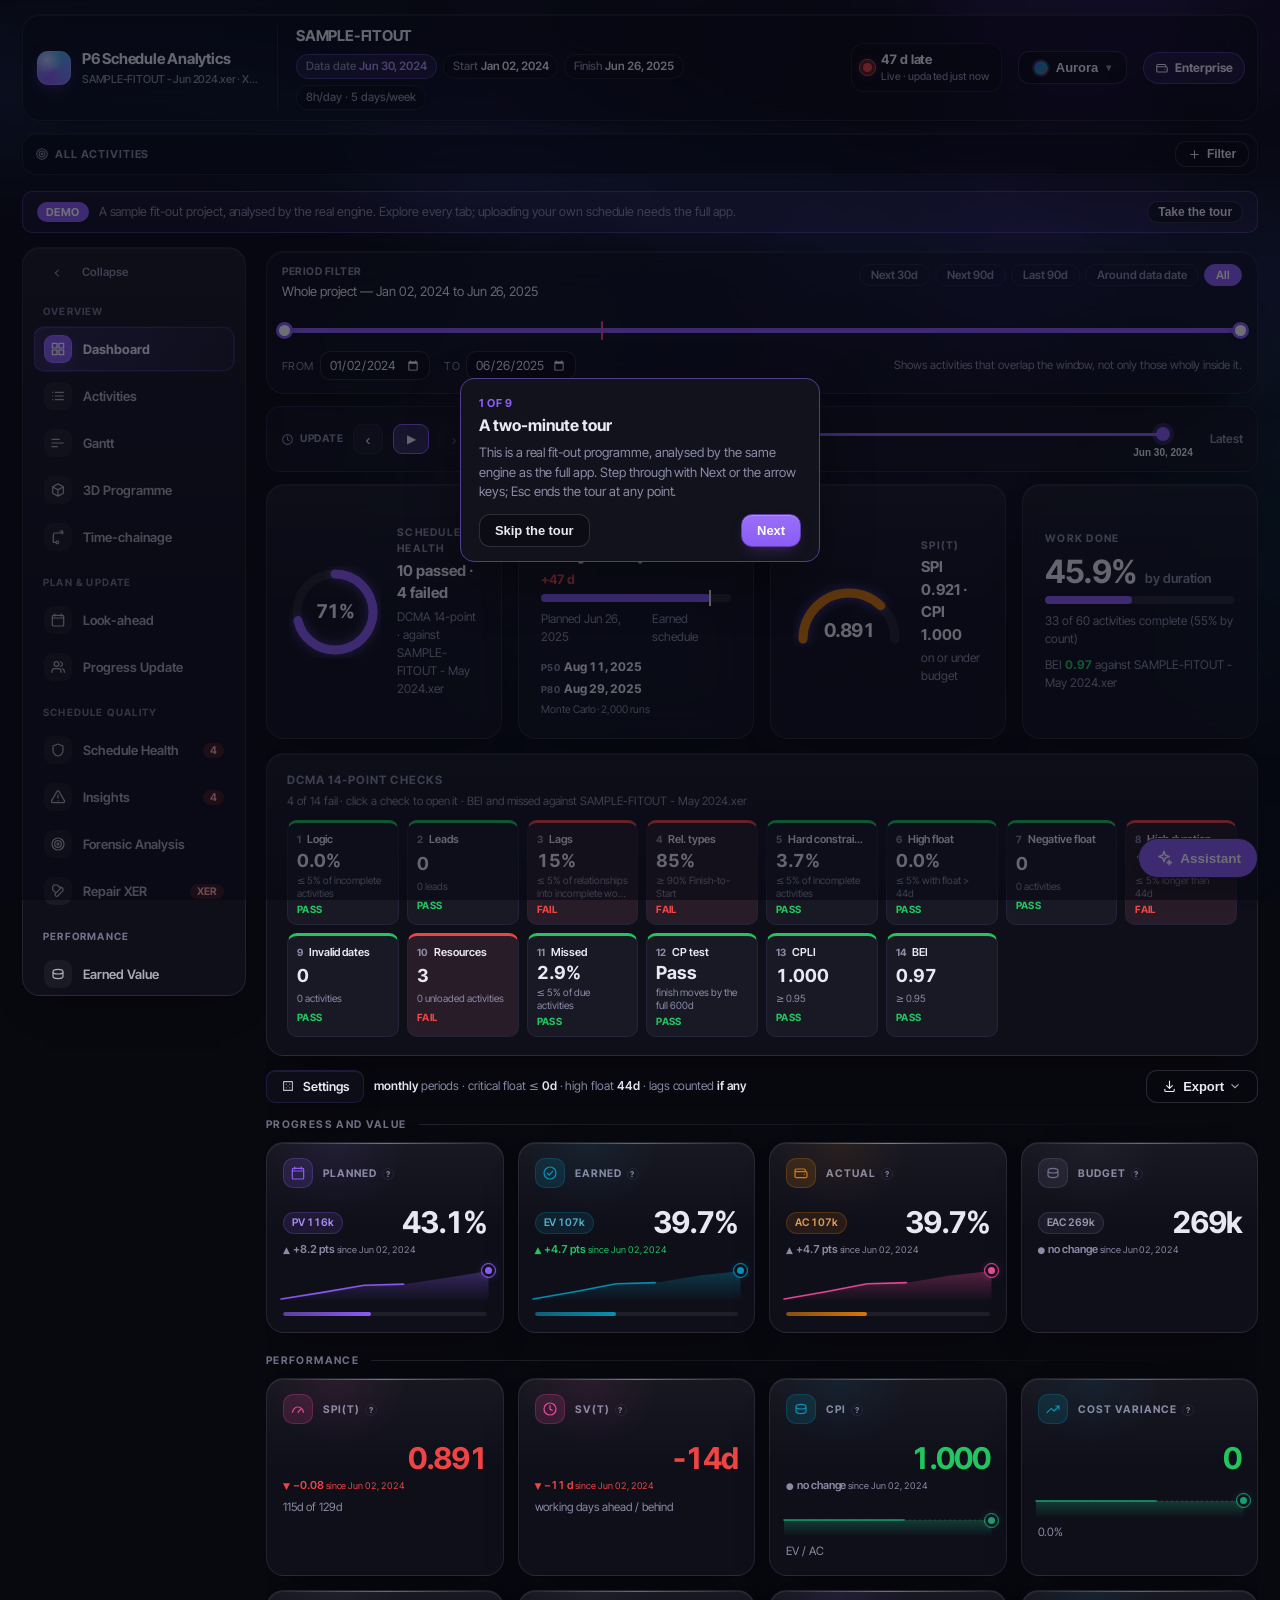
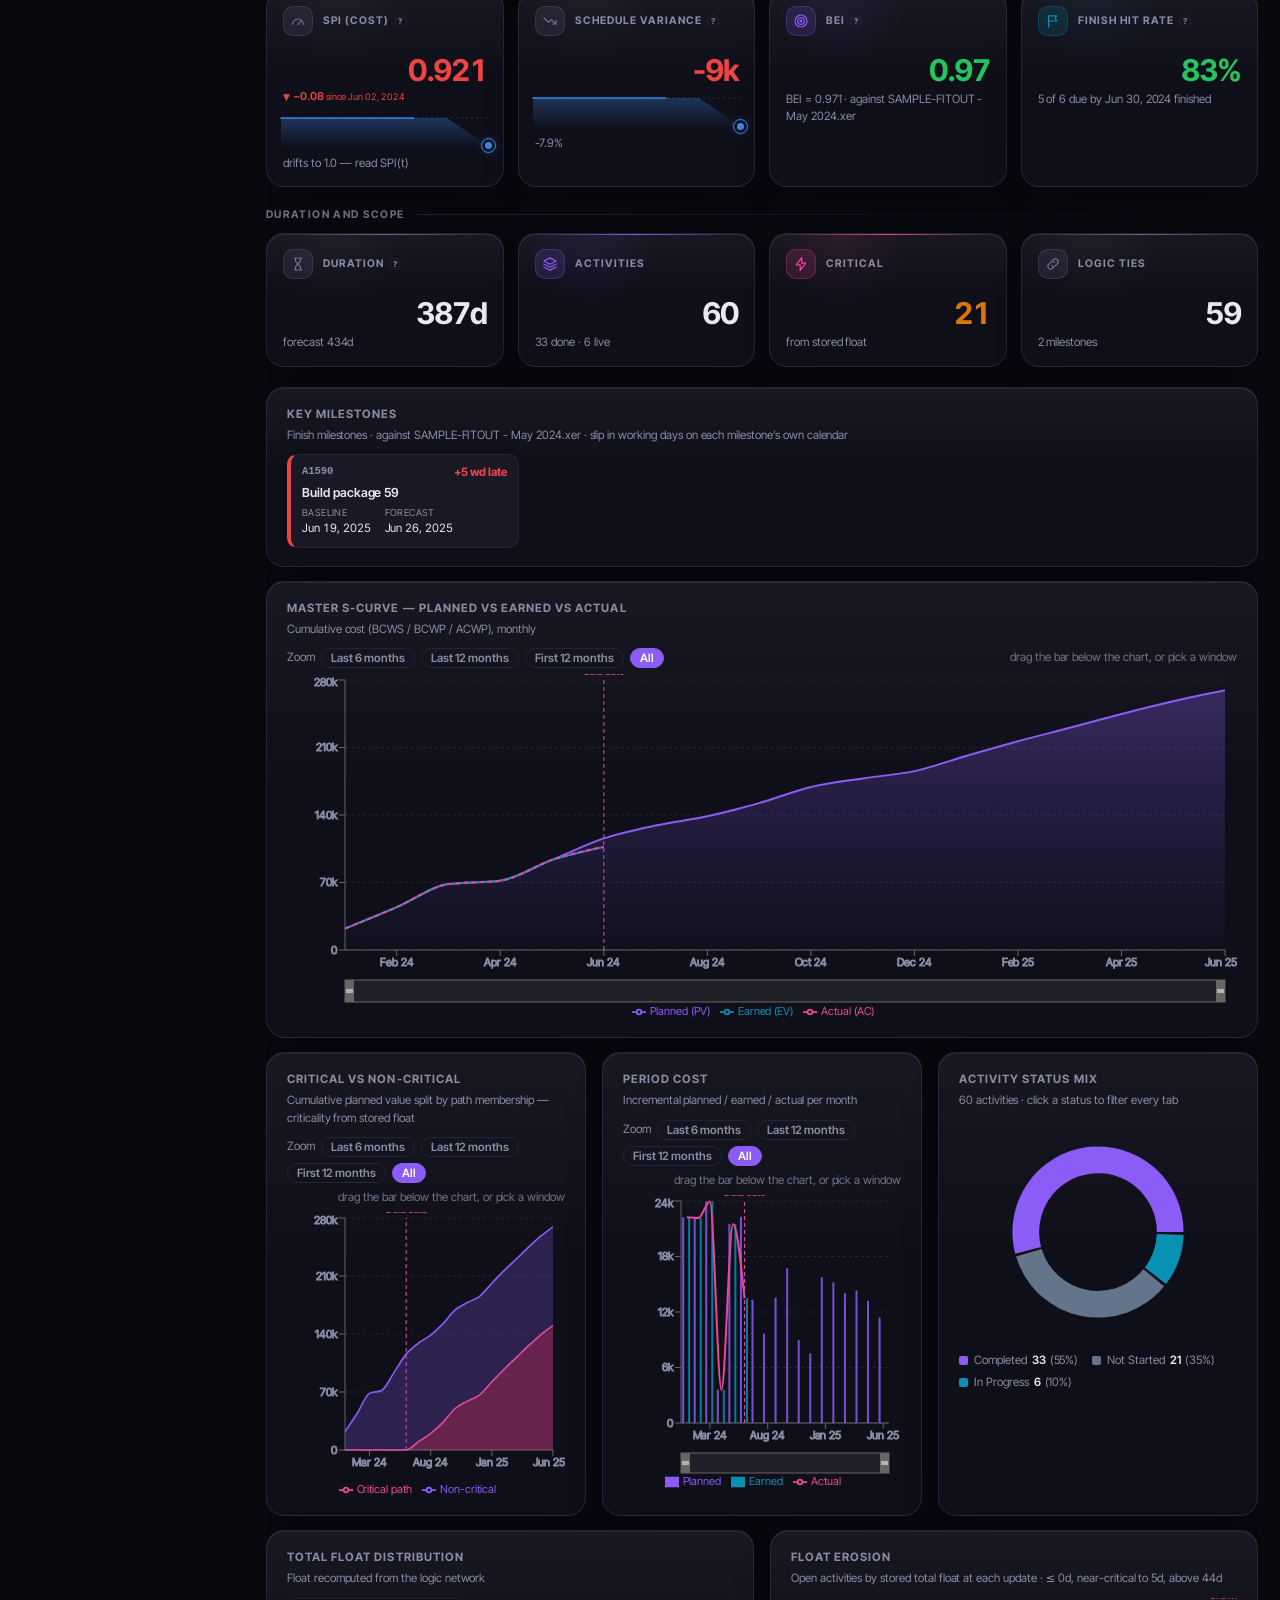
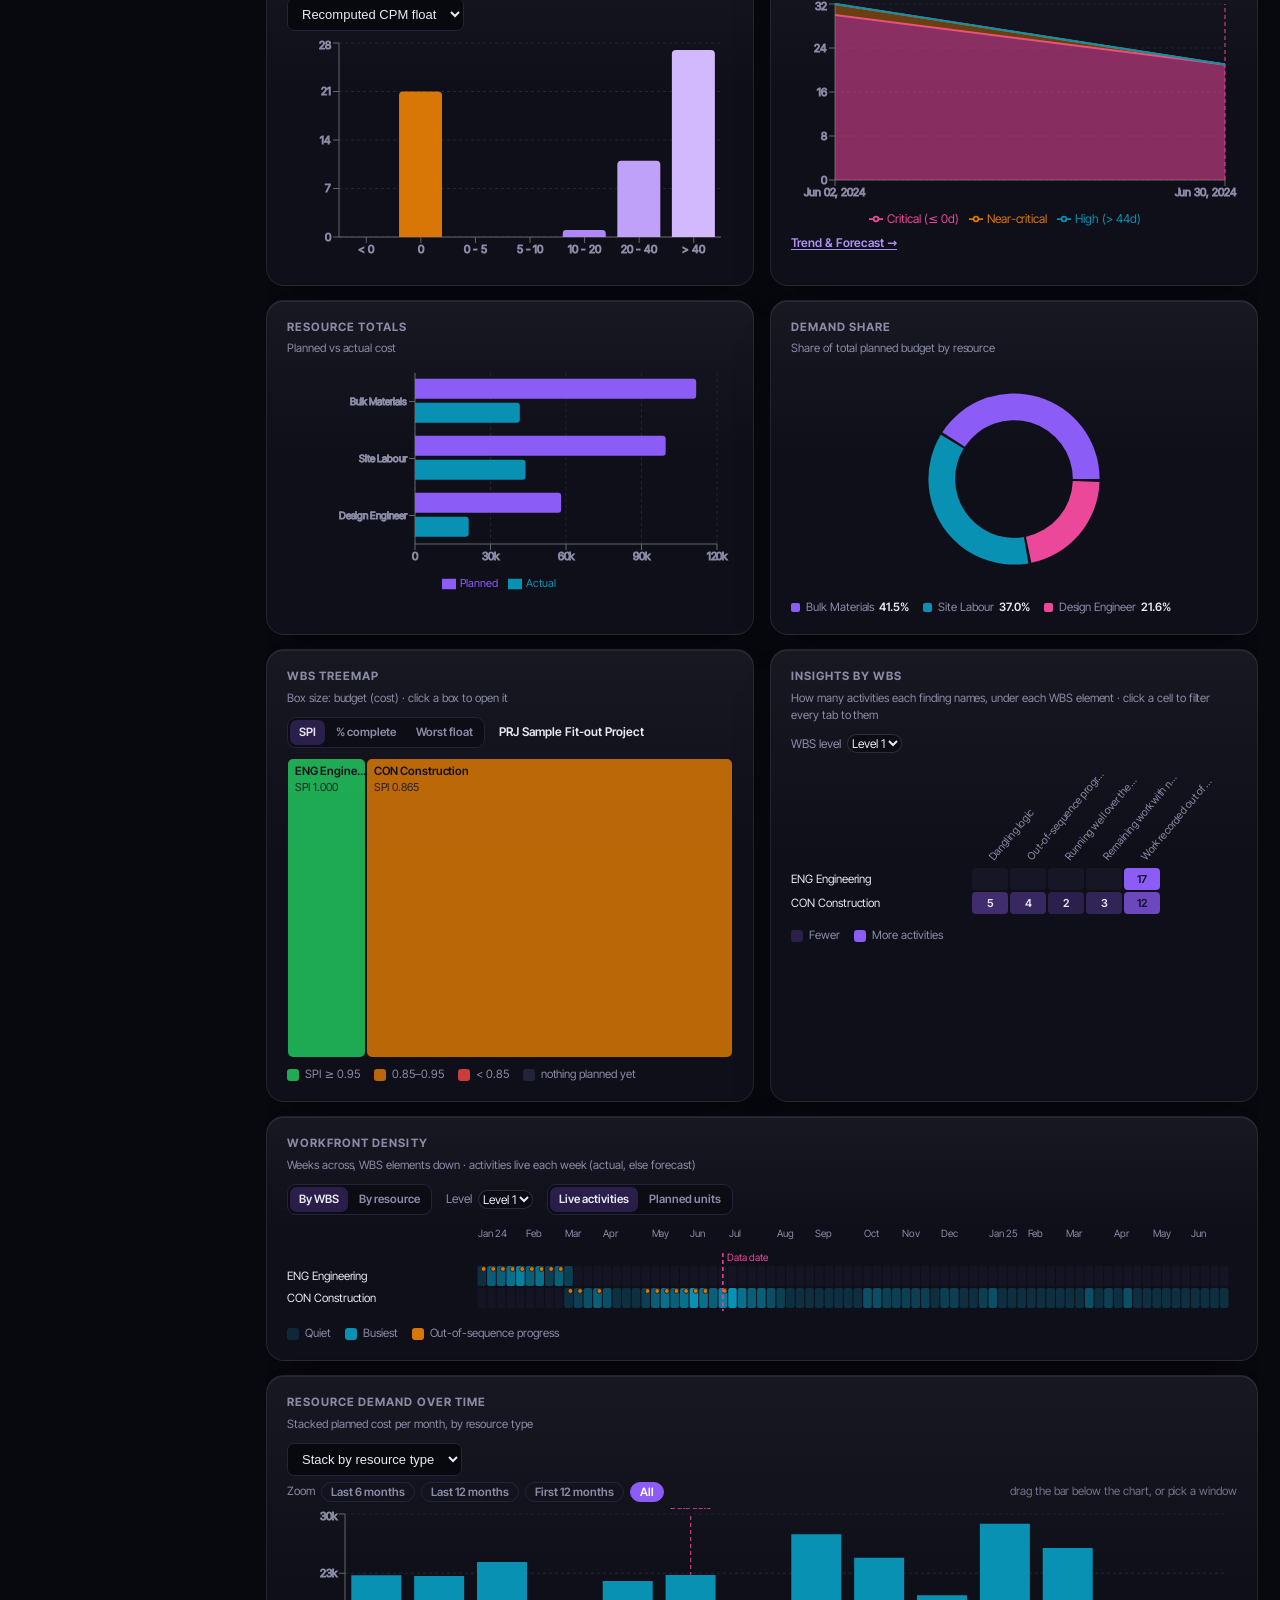
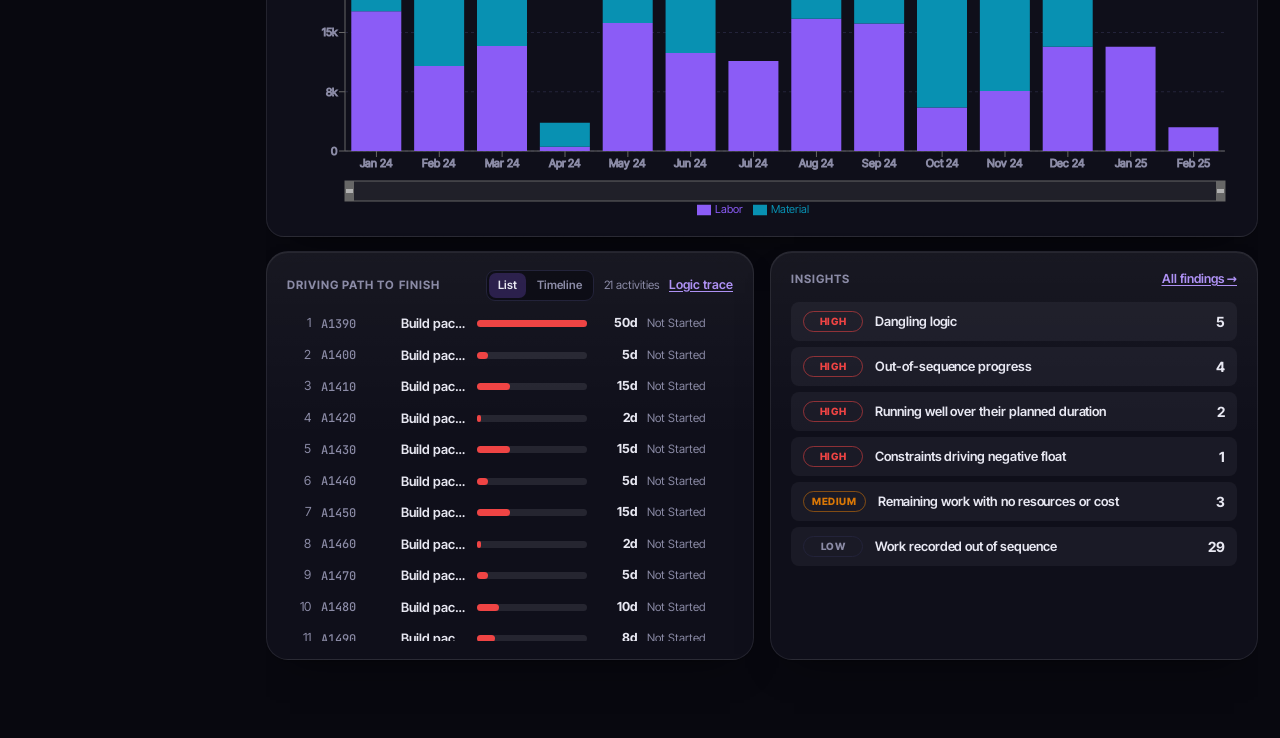
==== commit 7ac1bf85: "Demo: the dashboard's 4D Model tab (notes that it needs the full app)" ====
--- a/demo/index.html
+++ b/demo/index.html
@@ -4,8 +4,8 @@
     <meta charset="UTF-8" />
     <meta name="viewport" content="width=device-width, initial-scale=1.0" />
     <title>P6 Schedule Analytics &amp; Forensics</title>
-    <script type="module" crossorigin src="./assets/index-DQPTxMQq.js"></script>
-    <link rel="stylesheet" crossorigin href="./assets/index-4T88mHfS.css">
+    <script type="module" crossorigin src="./assets/index-BuEvj7Fc.js"></script>
+    <link rel="stylesheet" crossorigin href="./assets/index-BRJrzAXM.css">
   </head>
   <body>
     <div id="root"></div>
--- a/demo/assets/index-BRJrzAXM.css
+++ b/demo/assets/index-BRJrzAXM.css
@@ -0,0 +1 @@
+@font-face{font-family:Inter Tight;font-style:normal;font-display:swap;font-weight:400;src:url(./inter-tight-latin-400-normal-iW8qmuJY.woff2) format("woff2"),url(./inter-tight-latin-400-normal-BLrFJfvD.woff) format("woff")}@font-face{font-family:Inter Tight;font-style:normal;font-display:swap;font-weight:500;src:url(./inter-tight-latin-500-normal-BFXNXuvF.woff2) format("woff2"),url(./inter-tight-latin-500-normal-pobXraBK.woff) format("woff")}@font-face{font-family:Inter Tight;font-style:normal;font-display:swap;font-weight:600;src:url(./inter-tight-latin-600-normal-BgSTtRxb.woff2) format("woff2"),url(./inter-tight-latin-600-normal-D7bG6gX1.woff) format("woff")}@font-face{font-family:Inter Tight;font-style:normal;font-display:swap;font-weight:700;src:url(./inter-tight-latin-700-normal-BZKd_v_8.woff2) format("woff2"),url(./inter-tight-latin-700-normal-DvYAVZQd.woff) format("woff")}@font-face{font-family:Inter Tight;font-style:normal;font-display:swap;font-weight:800;src:url(./inter-tight-latin-800-normal-CRGCHRPv.woff2) format("woff2"),url(./inter-tight-latin-800-normal-D2te1T7i.woff) format("woff")}@font-face{font-family:JetBrains Mono;font-style:normal;font-display:swap;font-weight:500;src:url(./jetbrains-mono-latin-500-normal-BWZEU5yA.woff2) format("woff2"),url(./jetbrains-mono-latin-500-normal-CJOVTJB7.woff) format("woff")}:root{--bg: #08080f;--panel: #12121d;--panel-2: #191926;--line: #23233a;--text: #e8e8f2;--muted: #8b8ba6;--accent: #8b5cf6;--good: #22c55e;--warn: #d97706;--bad: #ef4444;--crit: #ec4899;--stripe: #14141f;--s1: #8b5cf6;--s2: #0891b2;--s3: #ec4899;--s4: #d97706;--s5: #3987e5;--s6: #199e70}:root[data-theme=light]{--bg: #f4f5fb;--panel: #ffffff;--panel-2: #f7f8fc;--line: #dfe3ee;--text: #131320;--muted: #5b5b73;--accent: #7c3aed;--good: #15803d;--warn: #c2740a;--bad: #dc2626;--crit: #db2777;--stripe: #f7f8fc;--s1: #7c3aed;--s2: #0891b2;--s3: #db2777;--s4: #c2740a;--s5: #2a78d6;--s6: #1baf7a}:root[data-theme=light] .esrow .kpi{background:linear-gradient(180deg,#e8f0fe,#fff);border-color:#b6cdf0}:root[data-theme=light] .navitem.on{color:#fff}*{box-sizing:border-box}body{margin:0;background:var(--bg);color:var(--text);font:14px/1.5 Segoe UI,system-ui,-apple-system,sans-serif}.app{max-width:1680px;margin:0 auto;padding:20px 24px 60px}.topbar{display:flex;align-items:center;gap:16px;flex-wrap:wrap;padding-bottom:14px;border-bottom:1px solid var(--line);margin-bottom:18px}.brand{font-size:19px;font-weight:700;letter-spacing:.2px}.brand small{display:block;font-size:11px;font-weight:400;color:var(--muted)}.spacer{flex:1}.projline{font-size:12px;color:var(--muted)}.projline b{color:var(--text);font-weight:600}.shell{display:flex;gap:18px;align-items:flex-start}.content{flex:1;min-width:0}.sidenav{width:192px;flex:none;position:sticky;top:16px;display:flex;flex-direction:column;gap:3px}.navitem{display:flex;align-items:center;gap:10px;width:100%;background:transparent;border:1px solid transparent;color:var(--muted);padding:9px 12px;border-radius:9px;cursor:pointer;font-size:13px;font-weight:600;text-align:left;font-family:inherit}.navitem:hover{background:var(--panel);color:var(--text)}.navitem.on{background:var(--accent);border-color:var(--accent);color:#fff}.navitem .ic{width:16px;text-align:center;font-size:13px;opacity:.85}.navitem .lbl{flex:1}.navitem .badge{background:#0000004d;padding:1px 7px;border-radius:10px;font-size:10.5px;font-weight:700}.navitem:not(.on) .badge{background:#ef444433;color:#fca5a5}@media (max-width: 900px){.shell{flex-direction:column;align-items:stretch}.sidenav{width:100%;position:static;flex-direction:row;overflow-x:auto;padding-bottom:4px;gap:4px}.navitem{width:auto;white-space:nowrap}.navitem .ic{display:none}}.grid{display:grid;gap:14px}.g2{grid-template-columns:repeat(2,minmax(0,1fr))}.g3{grid-template-columns:repeat(3,minmax(0,1fr))}.g4{grid-template-columns:repeat(4,minmax(0,1fr))}@media (max-width: 1200px){.g3,.g4{grid-template-columns:repeat(2,minmax(0,1fr))}}@media (max-width: 780px){.g2,.g3,.g4{grid-template-columns:1fr}}.card{background:var(--panel);border:1px solid var(--line);border-radius:12px;padding:14px 16px}.card h3{margin:0 0 2px;font-size:13px;font-weight:700;text-transform:uppercase;letter-spacing:.55px;color:var(--muted)}.card .sub{font-size:11px;color:var(--muted);margin-bottom:10px}.card.span2{grid-column:span 2}@media (max-width: 780px){.card.span2{grid-column:span 1}}.kpis{display:grid;grid-template-columns:repeat(auto-fit,minmax(132px,1fr));gap:10px;margin-bottom:16px}.kpi{background:var(--panel);border:1px solid var(--line);border-radius:10px;padding:11px 13px}.kpi .k{font-size:10.5px;text-transform:uppercase;letter-spacing:.5px;color:var(--muted)}.kpi .v{font-size:22px;font-weight:700;margin-top:3px;line-height:1.15}.kpi .x{font-size:11px;color:var(--muted);margin-top:2px}.kpi[title]{cursor:help}.qm{display:inline-grid;place-items:center;width:12px;height:12px;border:1px solid var(--line);border-radius:50%;font-size:8px;margin-left:5px;color:var(--muted);vertical-align:middle}.esrow .kpi{border-color:#3b5680;background:linear-gradient(180deg,#1e2c44,var(--panel))}.good{color:var(--good)}.warn{color:var(--warn)}.bad{color:var(--bad)}.neutral{color:var(--text)}.drop{border:2px dashed var(--line);border-radius:16px;padding:56px 28px;text-align:center;background:var(--panel);transition:.15s;cursor:pointer}.drop.hot{border-color:var(--accent);background:var(--panel-2)}.drop h2{margin:0 0 8px;font-size:20px}.drop p{color:var(--muted);margin:4px 0}.hint{font-size:12px;color:var(--muted);margin-top:18px}.btn{background:var(--accent);color:#fff;border:0;border-radius:8px;padding:9px 16px;font-size:13px;font-weight:600;cursor:pointer;text-decoration:none;display:inline-block}.btn:hover{filter:brightness(1.1)}.btn.ghost{background:transparent;border:1px solid var(--line);color:var(--text)}.btn:disabled{opacity:.5;cursor:not-allowed}.err{background:#ef44441f;border:1px solid var(--bad);color:#fecaca;padding:11px 14px;border-radius:9px;margin:14px 0;font-size:13px}.bar{height:6px;background:var(--line);border-radius:4px;overflow:hidden;margin-top:18px}.bar>div{height:100%;background:var(--accent);transition:width .2s}.diag{border-left:3px solid var(--line);padding:9px 13px;margin-bottom:8px;background:var(--panel-2);border-radius:0 8px 8px 0}.diag.critical{border-left-color:var(--bad)}.diag.warning{border-left-color:var(--warn)}.diag.info{border-left-color:var(--accent)}.diag .t{font-weight:700;font-size:13px;margin-bottom:3px}.diag .d{font-size:12.5px;color:var(--muted)}.check{background:var(--panel);border:1px solid var(--line);border-radius:10px;margin-bottom:9px}.check .hd{display:flex;align-items:center;gap:12px;padding:12px 14px;cursor:pointer}.check .hd:hover{background:var(--panel-2);border-radius:10px}.num{width:26px;height:26px;flex:none;border-radius:7px;background:var(--panel-2);display:grid;place-items:center;font-size:12px;font-weight:700;color:var(--muted)}.check .nm{font-weight:650;font-size:14px}.check .ds{font-size:11.5px;color:var(--muted);margin-top:2px}.pill{font-size:10.5px;font-weight:800;padding:3px 10px;border-radius:20px;letter-spacing:.6px;flex:none}.pill.pass{background:#22c55e29;color:var(--good)}.pill.fail{background:#ef444429;color:var(--bad)}.pill.na{background:#94a3b829;color:var(--muted)}.metric{font-size:12.5px;color:var(--muted);text-align:right;flex:none;min-width:190px}.metric b{color:var(--text);display:block;font-size:13px}.body{border-top:1px solid var(--line);padding:12px 14px}.note{font-size:12px;color:var(--muted);margin-bottom:10px;font-style:italic}.tblwrap{overflow:auto;max-height:430px;border:1px solid var(--line);border-radius:8px}table{border-collapse:collapse;width:100%;font-size:12.5px}th,td{padding:7px 10px;text-align:left;border-bottom:1px solid var(--line);white-space:nowrap}th{background:var(--panel-2);position:sticky;top:0;font-size:11px;text-transform:uppercase;letter-spacing:.4px;color:var(--muted);z-index:1}td.wrap{white-space:normal;min-width:240px}tbody tr:hover{background:var(--panel-2)}.mono{font-family:Cascadia Code,Consolas,monospace;font-size:12px}.pager{display:flex;align-items:center;gap:9px;margin-top:9px;font-size:12px;color:var(--muted)}.settings{display:flex;gap:14px;flex-wrap:wrap;align-items:flex-end}.field{display:flex;flex-direction:column;gap:4px}.field label{font-size:10.5px;text-transform:uppercase;letter-spacing:.5px;color:var(--muted)}.field input,.field select,select.inline{background:var(--bg);border:1px solid var(--line);color:var(--text);border-radius:7px;padding:7px 9px;font-size:13px;min-width:128px}.field input:focus,.field select:focus,select.inline:focus{outline:1px solid var(--accent)}.legend{display:flex;gap:14px;flex-wrap:wrap;font-size:11.5px;color:var(--muted);margin-top:6px}.legend i{display:inline-block;width:10px;height:10px;border-radius:3px;margin-right:5px}.searchrow{display:flex;gap:9px;margin-bottom:10px;flex-wrap:wrap}.searchrow input,.searchrow select{background:var(--bg);border:1px solid var(--line);color:var(--text);border-radius:7px;padding:7px 10px;font-size:13px}.searchrow input{flex:1;min-width:200px}.chk{display:flex;align-items:center;gap:6px;font-size:12.5px;color:var(--muted)}.empty{color:var(--muted);font-size:13px;padding:22px;text-align:center}.minilegend{display:flex;flex-wrap:wrap;gap:5px 14px;margin-top:8px;font-size:11.5px;color:var(--muted)}.minilegend span{display:inline-flex;align-items:center;white-space:nowrap}.minilegend b{color:var(--text);margin-left:5px;font-weight:600}.minilegend i{display:inline-block;width:9px;height:9px;border-radius:2px;margin-right:6px}.sev{flex:none;font-size:10px;font-weight:800;letter-spacing:.5px;padding:3px 9px;border-radius:20px;text-transform:uppercase;min-width:62px;text-align:center}.sev.critical{background:#ef44442e;color:#fca5a5}.sev.high{background:#f973162e;color:#fdba74}.sev.medium{background:#f59e0b29;color:#fcd34d}.sev.low{background:#94a3b829;color:var(--muted)}.rec{background:var(--panel-2);border-left:3px solid var(--accent);padding:10px 13px;border-radius:0 8px 8px 0;margin-bottom:11px;font-size:13px}.rec b{display:block;font-size:10.5px;text-transform:uppercase;letter-spacing:.5px;color:var(--accent);margin-bottom:4px}.ganttwrap{display:flex;align-items:flex-start;border:1px solid var(--line);border-radius:8px;overflow-y:auto;max-height:640px;background:var(--bg);margin-top:8px}.gantt-labels{flex:none;width:296px;position:sticky;left:0;z-index:2;background:var(--bg);border-right:1px solid var(--line)}.gantt-labels .ghead{border-bottom:1px solid var(--line)}.grow{display:flex;align-items:center;gap:7px;padding:0 9px;font-size:11px;color:#cbd5e1;overflow:hidden;white-space:nowrap}.grow:nth-child(2n){background:var(--stripe)}.grow.crit .gid{color:#fda4af}.gid{font-family:Cascadia Code,Consolas,monospace;flex:none;opacity:.95}.gnm{overflow:hidden;text-overflow:ellipsis;color:var(--muted)}.gantt-chart{flex:1;overflow-x:auto;min-width:0}.ganttwrap text{-webkit-user-select:none;user-select:none}.optrow{display:flex;gap:16px;flex-wrap:wrap;align-items:flex-start;background:var(--panel-2);padding:11px 13px;border-radius:8px;margin-bottom:11px}.opthelp{font-size:11px;color:var(--muted);margin-top:3px}.cellinput{width:100%;background:var(--bg);border:1px solid var(--accent);color:var(--text);border-radius:5px;padding:3px 7px;font-family:Cascadia Code,Consolas,monospace;font-size:12px}.cellinput:disabled{border-color:var(--line);color:var(--muted)}.okmsg{background:#22c55e1f;border:1px solid var(--good);color:#bbf7d0;padding:11px 14px;border-radius:9px;margin:12px 0;font-size:13px}.modalbg{position:fixed;top:0;right:0;bottom:0;left:0;background:#020617b8;display:grid;place-items:center;z-index:50;padding:20px}.modal{background:var(--panel);border:1px solid var(--line);border-radius:14px;padding:20px 22px;width:min(680px,100%);max-height:88vh;overflow:auto;box-shadow:0 24px 60px #00000080}.modal.wide{width:min(1240px,100%)}.revsum{display:flex;gap:18px;flex-wrap:wrap;align-items:center;background:var(--panel-2);border-radius:8px;padding:10px 14px;margin-bottom:12px;font-size:12.5px;color:var(--muted)}.revsum b{color:var(--text);font-size:15px;margin-right:4px}.modal h3{margin:0 0 4px;font-size:16px}.modal .msub{margin:0 0 14px;font-size:12.5px;color:var(--muted)}.mactions{display:flex;justify-content:flex-end;gap:9px}.zoomrow{display:flex;align-items:center;gap:9px;margin:10px 0 4px}.zoomrow input[type=range]{flex:1;max-width:300px;accent-color:var(--accent)}.zlabel{font-size:11.5px;color:var(--muted);white-space:nowrap}.zbtn{padding:4px 11px;font-size:15px;line-height:1}@media print{:root{--bg: #fff;--panel: #fff;--panel-2: #f4f6f9;--line: #cbd5e1;--text: #0f172a;--muted: #475569}body{background:#fff}.noprint{display:none!important}.app{max-width:none;padding:0}.card,.check{break-inside:avoid;page-break-inside:avoid;border-color:#cbd5e1}.tblwrap{max-height:none;overflow:visible}.g3,.g4{grid-template-columns:repeat(2,minmax(0,1fr))}}.cibar{display:inline-block;width:46px;height:6px;border-radius:3px;background:var(--line);margin-right:7px;vertical-align:middle;overflow:hidden}.cibar i{display:block;height:100%;background:var(--crit)}.runbox{display:flex;align-items:center;gap:16px;padding:6px 2px}.runtitle{font-size:14px;font-weight:650}.runsub{font-size:12px;color:var(--muted);margin-top:2px}.spinner{width:30px;height:30px;flex:none;border-radius:50%;border:3px solid var(--line);border-top-color:var(--accent);animation:spin .8s linear infinite}@keyframes spin{to{transform:rotate(360deg)}}body{background-attachment:fixed;background-image:radial-gradient(58rem 42rem at 8% -12%,rgba(59,130,246,.2),transparent 60%),radial-gradient(46rem 38rem at 96% 4%,rgba(168,85,247,.16),transparent 62%),radial-gradient(52rem 40rem at 46% 108%,rgba(20,184,166,.14),transparent 60%)}:root[data-theme=light] body{background-image:radial-gradient(58rem 42rem at 8% -12%,rgba(37,99,235,.16),transparent 60%),radial-gradient(46rem 38rem at 96% 4%,rgba(147,51,234,.12),transparent 62%),radial-gradient(52rem 40rem at 46% 108%,rgba(13,148,136,.12),transparent 60%)}.card,.kpi,.check,.modal,.drop,.slicer,.diag{background-color:#1e293bb8;-webkit-backdrop-filter:blur(14px) saturate(140%);backdrop-filter:blur(14px) saturate(140%);border-color:#94a3b838}.card,.modal{box-shadow:0 8px 30px #02061747}.kpi:hover,.card:hover{border-color:#94a3b857}.diag{background-color:#263449a8}.esrow .kpi{background:linear-gradient(180deg,#253c60d1,#1e293bb8)}:root[data-theme=light] .card,:root[data-theme=light] .kpi,:root[data-theme=light] .check,:root[data-theme=light] .modal,:root[data-theme=light] .drop,:root[data-theme=light] .slicer,:root[data-theme=light] .diag{background-color:#ffffffbd;border-color:#0f172a1a}:root[data-theme=light] .card,:root[data-theme=light] .modal{box-shadow:0 8px 28px #0f172a1a}:root[data-theme=light] .diag{background-color:#f1f5f9c7}:root[data-theme=light] .esrow .kpi{background:linear-gradient(180deg,#e0eeffdb,#ffffffbd)}.sidenav .navitem.on{-webkit-backdrop-filter:blur(10px);backdrop-filter:blur(10px);box-shadow:0 4px 14px #2563eb52}thead th{-webkit-backdrop-filter:blur(8px);backdrop-filter:blur(8px)}@media print{body{background-image:none}.card,.kpi,.check,.modal,.drop,.slicer,.diag{background-color:#fff!important;backdrop-filter:none!important;-webkit-backdrop-filter:none!important;box-shadow:none!important}}.slicer{border:1px solid var(--line);border-radius:12px;padding:12px 15px 13px;margin:4px 0 12px}.slicerhead{display:flex;align-items:flex-start;gap:14px;flex-wrap:wrap}.slicertitle{font-size:10.5px;text-transform:uppercase;letter-spacing:.5px;color:var(--muted);font-weight:700}.slicerrange{font-size:13px;margin-top:2px}.slicerrange b{font-weight:650}.slicerpresets{margin-left:auto;display:flex;gap:5px;flex-wrap:wrap}.chip{background:transparent;border:1px solid var(--line);color:var(--muted);border-radius:20px;padding:3px 11px;font-size:11.5px;cursor:pointer;font-family:inherit;font-weight:600}.chip:hover{color:var(--text);border-color:var(--accent)}.chip.on{background:var(--accent);border-color:var(--accent);color:#fff}.track{position:relative;height:30px;margin:14px 2px 6px;cursor:pointer;touch-action:none}.track:before{content:"";position:absolute;left:0;right:0;top:13px;height:5px;border-radius:3px;background:var(--line)}.sel{position:absolute;top:13px;height:5px;border-radius:3px;background:linear-gradient(90deg,var(--accent),#8b5cf6)}.handle{position:absolute;top:7px;width:17px;height:17px;margin-left:-8.5px;border-radius:50%;background:#fff;border:3px solid var(--accent);cursor:grab;padding:0;box-shadow:0 2px 7px #00000052}.handle:active{cursor:grabbing;transform:scale(1.12)}.ddmark{position:absolute;top:6px;width:2px;height:19px;margin-left:-1px;background:var(--crit);border-radius:1px}.slicerfoot{display:flex;align-items:center;gap:14px;flex-wrap:wrap}.slicerfoot label{display:flex;align-items:center;gap:6px;font-size:11px;text-transform:uppercase;letter-spacing:.4px;color:var(--muted)}.slicerfoot input[type=date]{background:var(--bg);border:1px solid var(--line);color:var(--text);border-radius:7px;padding:5px 8px;font-size:12.5px;font-family:inherit}.slicernote{font-size:11.5px;color:var(--muted);margin-left:auto}.band{margin-bottom:14px}.bandtitle{font-size:10px;font-weight:800;letter-spacing:.9px;text-transform:uppercase;color:var(--muted);opacity:.78;margin:0 0 7px 2px}.band .kpis{margin-bottom:0}.kpi{position:relative;overflow:hidden;transition:transform .12s ease,border-color .12s ease}.kpi:before{content:"";position:absolute;left:0;top:0;bottom:0;width:3px;background:var(--acc);opacity:.85}.kpi{padding-left:15px}.kpi:hover{transform:translateY(-1px)}.acc-blue{--acc: var(--s1)}.acc-green{--acc: var(--s2)}.acc-amber{--acc: var(--s4)}.acc-rose{--acc: var(--s3)}.acc-slate{--acc: #6f6f8c}:root[data-theme=light] .acc-slate{--acc: #64748b}.kpi .k{display:flex;align-items:center;gap:6px}.kicon{color:var(--acc);flex:none;opacity:.95}.kpi .k>span{overflow:hidden;text-overflow:ellipsis;white-space:nowrap}.kbar{height:3px;border-radius:2px;background:var(--line);margin:7px 0 2px;overflow:hidden}.kbar i{display:block;height:100%;background:var(--acc);border-radius:2px}.setbar{display:flex;align-items:center;gap:10px;flex-wrap:wrap;margin-bottom:14px}.setbtn{display:inline-flex;align-items:center;gap:8px;background:var(--panel);border:1px solid var(--line);color:var(--text);border-radius:9px;padding:8px 14px;font-size:12.5px;font-weight:600;cursor:pointer;font-family:inherit;-webkit-backdrop-filter:blur(12px);backdrop-filter:blur(12px)}.setbtn:hover{border-color:var(--accent)}.setsummary{font-size:12px;color:var(--muted)}.setsummary b{color:var(--text);font-weight:600}@media (max-width: 640px){.kpis{grid-template-columns:repeat(auto-fit,minmax(148px,1fr))}}.navitem .ic{width:15px;height:15px;flex:none;opacity:.9}.navitem.on .ic{opacity:1}.setbtn svg{opacity:.8}.kpi{padding:12px 13px 12px 15px}.ktop{display:flex;align-items:center;gap:9px;margin-bottom:7px}.kchip{width:32px;height:32px;flex:none;border-radius:9px;display:grid;place-items:center;color:var(--acc);background:var(--acc-soft);box-shadow:inset 0 0 0 1px var(--acc-line)}.kpi .k{font-size:10.5px;text-transform:uppercase;letter-spacing:.5px;color:var(--muted);font-weight:700;line-height:1.25;display:block;min-width:0}.kpi .v{font-size:23px;margin-top:0}.kpi{--acc-soft: color-mix(in srgb, var(--acc) 17%, transparent);--acc-line: color-mix(in srgb, var(--acc) 30%, transparent)}:root[data-theme=light] .kpi{--acc-soft: color-mix(in srgb, var(--acc) 11%, transparent);--acc-line: color-mix(in srgb, var(--acc) 22%, transparent)}.kpi:hover .kchip{background:var(--acc-line)}.kpis{grid-template-columns:repeat(auto-fit,minmax(178px,1fr))}@media (max-width: 640px){.kpis{grid-template-columns:repeat(auto-fit,minmax(158px,1fr))}.kchip{width:28px;height:28px;border-radius:8px}}:root{--glass-bg: rgba(18, 18, 29, .66);--glass-brd: rgba(139, 92, 246, .17);--glass-hi: rgba(255, 255, 255, .07);--glass-lo: rgba(0, 0, 0, .5);--glass-blur: 22px}:root[data-theme=light]{--glass-bg: rgba(255, 255, 255, .72);--glass-brd: rgba(124, 58, 237, .13);--glass-hi: rgba(255, 255, 255, .9);--glass-lo: rgba(49, 46, 129, .12)}.card,.kpi,.check,.modal,.drop,.slicer,.setbtn{position:relative;background-color:var(--glass-bg);-webkit-backdrop-filter:blur(var(--glass-blur)) saturate(165%);backdrop-filter:blur(var(--glass-blur)) saturate(165%);border-color:var(--glass-brd);box-shadow:0 1px 0 0 var(--glass-hi) inset,0 8px 26px -10px var(--glass-lo),0 2px 6px -3px var(--glass-lo)}.card:after,.kpi:after,.modal:after{content:"";position:absolute;inset:0 0 auto 0;height:45%;border-radius:inherit;background:linear-gradient(180deg,var(--glass-hi),transparent);opacity:.55;pointer-events:none}.kpi:after{height:55%}.kpi{transition:transform .16s cubic-bezier(.2,.8,.3,1),box-shadow .16s ease}.kpi:hover{transform:translateY(-2px);box-shadow:0 1px 0 0 var(--glass-hi) inset,0 16px 34px -12px var(--glass-lo),0 3px 10px -4px var(--glass-lo)}.kpi:before{box-shadow:0 0 14px -2px var(--acc)}.kpi{background-image:linear-gradient(158deg,color-mix(in srgb,var(--acc) 13%,transparent),transparent 58%)}.kpi:hover{border-color:color-mix(in srgb,var(--acc) 55%,transparent);box-shadow:0 1px 0 0 var(--glass-hi) inset,0 0 0 1px color-mix(in srgb,var(--acc) 14%,transparent),0 14px 32px -14px color-mix(in srgb,var(--acc) 80%,transparent),0 3px 10px -4px var(--glass-lo)}.kchip{box-shadow:inset 0 0 0 1px var(--acc-line),0 0 14px -4px color-mix(in srgb,var(--acc) 70%,transparent)}.kbar i{box-shadow:0 0 8px -1px color-mix(in srgb,var(--acc) 75%,transparent)}.kpill{font-size:10.5px;padding:2px 7px;border-radius:6px;color:var(--acc);background:var(--acc-soft);border:1px solid var(--acc-line);font-variant-numeric:tabular-nums;white-space:nowrap}.kvrow{display:flex;align-items:baseline;gap:8px}.kvrow .v{margin-left:auto}.sidenav .navitem.on{background:linear-gradient(100deg,color-mix(in srgb,var(--accent) 92%,transparent),color-mix(in srgb,var(--accent) 72%,#1e0b3a));border-color:transparent;box-shadow:0 1px #fff3 inset,0 8px 20px -8px color-mix(in srgb,var(--accent) 85%,transparent)}:root[data-theme=light] .sidenav .navitem.on{background:linear-gradient(100deg,var(--accent),color-mix(in srgb,var(--accent) 80%,#000));box-shadow:0 8px 20px -10px color-mix(in srgb,var(--accent) 70%,transparent)}body{background-attachment:fixed;background-image:radial-gradient(58rem 40rem at 7% -12%,rgba(139,92,246,.2),transparent 62%),radial-gradient(48rem 34rem at 97% 3%,rgba(236,72,153,.13),transparent 64%)}:root[data-theme=light] body{background-image:radial-gradient(58rem 40rem at 7% -12%,rgba(124,58,237,.11),transparent 62%),radial-gradient(48rem 34rem at 97% 3%,rgba(219,39,119,.08),transparent 64%)}@media (prefers-reduced-motion: reduce){.kpi{transition:none}.kpi:hover{transform:none}}@media print{.card:after,.kpi:after,.modal:after{display:none}.card,.kpi,.check,.modal,.drop,.slicer{background-color:#fff!important;box-shadow:none!important;backdrop-filter:none!important;-webkit-backdrop-filter:none!important}}.chartwrap{position:relative}.zoomctl{display:flex;align-items:center;gap:6px;flex-wrap:wrap;margin:0 0 6px;font-size:11.5px;color:var(--muted)}.zoomctl .chip{padding:2px 9px}.zoomhint{margin-left:auto;opacity:.8}.brushnote{font-size:11px;color:var(--muted);margin-top:4px;font-style:italic}:root[data-glass=off] .card,:root[data-glass=off] .kpi,:root[data-glass=off] .check,:root[data-glass=off] .modal,:root[data-glass=off] .drop,:root[data-glass=off] .slicer,:root[data-glass=off] .setbtn,:root[data-glass=off] .logincard{background-color:var(--panel);-webkit-backdrop-filter:none;backdrop-filter:none;border-color:var(--line)}:root[data-glass=off] .card:after,:root[data-glass=off] .kpi:after,:root[data-glass=off] .modal:after,:root[data-glass=off] .logincard:after{display:none}:root[data-glass=off] body{background-image:none}:root[data-density=compact] .card{padding:9px 11px}:root[data-density=compact] .kpi{padding:8px 10px}:root[data-density=compact] .grid{gap:9px}:root[data-density=compact] table td,:root[data-density=compact] table th{padding:4px 7px}.bootwait{padding:60px;text-align:center;color:var(--muted)}.loginwrap{min-height:100vh;display:flex;align-items:center;justify-content:center;padding:24px}.logincard{width:100%;max-width:400px;display:flex;flex-direction:column;gap:14px;padding:26px 26px 20px;border:1px solid var(--glass-brd);border-radius:16px;position:relative;background-color:var(--glass-bg);-webkit-backdrop-filter:blur(var(--glass-blur)) saturate(165%);backdrop-filter:blur(var(--glass-blur)) saturate(165%);box-shadow:0 1px 0 0 var(--glass-hi) inset,0 20px 50px -18px var(--glass-lo)}.logincard:after{content:"";position:absolute;inset:0 0 auto 0;height:42%;border-radius:inherit;pointer-events:none;opacity:.5;background:linear-gradient(180deg,var(--glass-hi),transparent)}.logincard>*{position:relative;z-index:1}.loginbrand{display:flex;gap:12px;align-items:center}.loginmark{width:42px;height:42px;flex:0 0 42px;border-radius:12px;display:grid;place-items:center;color:#fff;background:var(--accent);box-shadow:0 6px 18px -6px var(--accent)}.loginbrand h1{font-size:16px;margin:0}.loginbrand p{font-size:11.5px;color:var(--muted);margin:2px 0 0}.logincard .field{display:flex;flex-direction:column;gap:4px}.logincard .field>span{font-size:11.5px;color:var(--muted)}.logincard input{width:100%;padding:9px 10px;border-radius:8px;border:1px solid var(--line);background:var(--panel);color:var(--text);font:inherit}.logincard .btn{justify-content:center;padding:10px}.loginfoot{display:flex;gap:6px;align-items:center;justify-content:center;font-size:11px;color:var(--muted);border-top:1px solid var(--line);padding-top:12px}.pwrow{display:flex;gap:6px;align-items:center}.pwrow input{flex:1;min-width:0}.pweye{background:transparent;border:1px solid var(--line);border-radius:8px;color:var(--muted);padding:7px 9px;cursor:pointer}.pweye:hover{color:var(--text)}.whoami{display:flex;align-items:center;gap:8px;margin-left:4px}.whotext{text-align:right;line-height:1.25}.whotext b{font-size:12px;display:block}.whotext small{font-size:10.5px;color:var(--muted);text-transform:capitalize}.subnav{display:flex;gap:6px;margin-bottom:12px;flex-wrap:wrap}.subnav .chip{display:inline-flex;align-items:center;gap:6px;padding:6px 12px}.subhead{display:flex;align-items:center;gap:6px;margin:0 0 2px;font-size:11.5px;text-transform:uppercase;letter-spacing:.5px;color:var(--muted)}.adminrow{display:flex;gap:12px;align-items:flex-end;flex-wrap:wrap;margin-bottom:12px}.adminrow .field{display:flex;flex-direction:column;gap:3px}.adminrow label{font-size:11px;color:var(--muted)}.adminrow input,.adminrow select{padding:7px 9px;border-radius:7px;border:1px solid var(--line);background:var(--panel);color:var(--text);font:inherit;font-size:12.5px}.newuser{padding:12px;border:1px dashed var(--line);border-radius:10px;background:var(--panel-2)}.btn.danger{background:var(--bad)}.confirmdel{display:inline-flex;gap:5px}tr.inactive td{opacity:.55}.pill{display:inline-block;padding:2px 8px;border-radius:999px;font-size:11px;background:var(--panel-2);border:1px solid var(--line);color:var(--muted)}.pill.warn{border-color:var(--warn);color:var(--warn)}.segbtns{display:flex;gap:5px}.wbstree{max-height:420px;overflow:auto;border:1px solid var(--line);border-radius:9px;background:var(--panel);padding:5px 0}.wbsrow{display:flex;align-items:center;gap:5px;padding:3px 8px 3px 0;font-size:12.5px}.wbsrow:hover{background:var(--panel-2)}.wbsrow.on{background:color-mix(in srgb,var(--accent) 14%,transparent)}.wbsrow .chk{flex:1;min-width:0}.wbsname{overflow:hidden;text-overflow:ellipsis;white-space:nowrap}.wbscount{font-size:11px;color:var(--muted);font-variant-numeric:tabular-nums;flex:0 0 auto}.twist{width:16px;flex:0 0 16px;background:none;border:0;cursor:pointer;color:var(--muted);font-size:11px;padding:0}.codeblock{margin-bottom:10px}.codetype{font-size:11px;color:var(--muted);text-transform:uppercase;letter-spacing:.5px;margin-bottom:4px}.codevals{display:flex;flex-wrap:wrap;gap:5px;max-height:150px;overflow:auto}.codevals .cnt{opacity:.6;font-size:10px;margin-left:3px}.swatches{display:flex;gap:6px;align-items:center}.swatch{width:24px;height:24px;border-radius:7px;cursor:pointer;border:2px solid transparent}.swatch.on{border-color:var(--text)}.swatches input[type=color]{width:30px;height:26px;padding:0;border:1px solid var(--line);border-radius:7px;background:none;cursor:pointer}.demobar{display:flex;align-items:center;gap:10px;flex-wrap:wrap;margin:0 0 14px;padding:9px 14px;border-radius:10px;font-size:12.5px;color:var(--muted);border:1px solid color-mix(in srgb,var(--accent) 38%,transparent);background:color-mix(in srgb,var(--accent) 9%,transparent)}.demobar b{color:#fff;background:var(--accent);padding:2px 9px;border-radius:999px;font-size:11px;letter-spacing:.4px;text-transform:uppercase}.riskhead{display:flex;align-items:flex-end;gap:18px;flex-wrap:wrap;margin-bottom:14px}.riskhead>div:first-child{flex:1;min-width:280px}.riskhead h2{margin:0 0 4px;font-size:20px;letter-spacing:-.2px}.riskhead p{margin:0;font-size:12.5px;color:var(--muted);max-width:760px}.seg{display:inline-flex;gap:2px;padding:3px;border-radius:10px;background:var(--panel-2);border:1px solid var(--line);flex-wrap:wrap}.seg button{background:transparent;border:0;color:var(--muted);font:inherit;font-size:12.5px;font-weight:600;padding:7px 13px;border-radius:7px;cursor:pointer;white-space:nowrap}.seg button:hover:not(:disabled){color:var(--text)}.seg button.on{background:var(--accent);color:#fff}.seg button:disabled{opacity:.4;cursor:not-allowed}.seg.small button{font-size:11px;padding:4px 9px}.cardhead{display:flex;align-items:flex-start;gap:12px;flex-wrap:wrap}.cardhead>div:first-child{flex:1;min-width:220px}.cardtools{display:flex;gap:8px;align-items:center;flex-wrap:wrap;margin-bottom:10px}.btn.big{padding:10px 20px;font-size:13.5px}.linkbtn{background:none;border:0;padding:0 2px;color:var(--accent);cursor:pointer;font:inherit;font-weight:600;text-decoration:underline;text-underline-offset:2px}.minisearch{background:var(--bg);border:1px solid var(--line);color:var(--text);border-radius:7px;padding:6px 9px;font-size:12.5px;width:170px}.includes{display:flex;gap:8px;flex-wrap:wrap;margin-top:12px}.inc{display:inline-flex;align-items:center;gap:6px;font-size:12px;color:var(--muted);padding:5px 10px;border-radius:20px;border:1px solid var(--line);background:var(--panel-2)}.inc b{color:var(--text)}.inc.on{border-color:color-mix(in srgb,var(--accent) 55%,var(--line))}details.explain{margin-top:6px;font-size:12.5px;color:var(--muted)}details.explain summary{cursor:pointer;color:var(--text);font-weight:600;font-size:12px}details.explain p{margin:8px 0 0;max-width:900px}.runmeta{font-size:11.5px;color:var(--muted);margin:0 0 10px}.verdict{display:flex;gap:20px;align-items:center;margin-bottom:14px;padding:16px 20px;border-radius:12px;border:1px solid var(--line);border-left:4px solid var(--accent);background:var(--panel)}.verdict.good{border-left-color:var(--good)}.verdict.warn{border-left-color:var(--warn)}.verdict.bad{border-left-color:var(--bad)}.verdict .vbig{font-size:44px;font-weight:800;line-height:1;letter-spacing:-1px;flex:none}.verdict.good .vbig{color:var(--good)}.verdict.warn .vbig{color:var(--warn)}.verdict.bad .vbig{color:var(--bad)}.verdict .vhead{font-size:15px;font-weight:600;margin-bottom:6px}.verdict ul{margin:0;padding-left:18px;font-size:13px;color:var(--muted)}.verdict li{margin:2px 0}.verdict li b{color:var(--text)}@media (max-width: 700px){.verdict{flex-direction:column;align-items:flex-start}}.kpis.compact{grid-template-columns:repeat(2,minmax(0,1fr));margin-bottom:8px}.scnsw{display:inline-block;width:10px;height:10px;border-radius:3px;margin-right:8px;vertical-align:-1px}tr.hl td{background:color-mix(in srgb,var(--warn) 10%,transparent)}th.sortable{cursor:pointer;-webkit-user-select:none;user-select:none}th.sortable:hover{color:var(--text)}.note.warnnote{color:var(--warn);font-style:normal}.riskregtop{grid-template-columns:minmax(0,1.15fr) minmax(0,1fr)}@media (max-width: 980px){.riskregtop{grid-template-columns:1fr}}.pimatrix{display:grid;grid-template-columns:92px repeat(5,minmax(0,1fr));gap:4px;margin-top:4px}.pmlab{display:flex;flex-direction:column;justify-content:center;font-size:11px;line-height:1.2}.pmlab b{font-weight:600;color:var(--text)}.pmlab small{color:var(--muted);font-size:10px}.pmfoot{font-size:10.5px;color:var(--muted);text-align:center;padding-top:2px}.pmcell{height:38px;border-radius:6px;border:1px solid transparent;cursor:default;display:grid;place-items:center;font:700 14px/1 inherit;color:#fff}.pmcell.has{cursor:pointer}.pmcell.has:hover{filter:brightness(1.15)}.pmcell.on{outline:2px solid var(--text);outline-offset:1px}.pmcell.h0{background:color-mix(in srgb,var(--good) 28%,transparent)}.pmcell.h1{background:color-mix(in srgb,var(--good) 45%,var(--warn) 25%)}.pmcell.h2{background:color-mix(in srgb,var(--warn) 70%,transparent)}.pmcell.h3{background:color-mix(in srgb,var(--bad) 75%,transparent)}.pmcell span{text-shadow:0 1px 2px rgba(0,0,0,.45)}.pmaxis{display:flex;justify-content:space-between;font-size:10.5px;color:var(--muted);margin:6px 0 0 96px}.rtitle{font-weight:600}.rmeta{font-size:11.5px;color:var(--muted);margin-top:2px;white-space:normal}.rmeta.warn,td .warn{color:var(--warn)}tr.closedrow td{opacity:.55}.statuspill{font:700 10.5px/1 inherit;text-transform:uppercase;letter-spacing:.5px;padding:4px 9px;border-radius:20px;border:0;cursor:pointer}span.statuspill{cursor:default;display:inline-block}.statuspill.open{background:#d977062e;color:var(--warn)}.statuspill.closed{background:#94a3b82e;color:var(--muted)}.rowacts{white-space:nowrap;text-align:right}.iconbtn{background:transparent;border:1px solid var(--line);color:var(--text);border-radius:6px;padding:4px 8px;font-size:12px;cursor:pointer;margin-left:4px;display:inline-flex;align-items:center;gap:4px;vertical-align:middle}.iconbtn:hover{border-color:var(--accent)}.filterchip{display:inline-flex;gap:10px;align-items:center;font-size:12px;color:var(--muted);padding:5px 6px 5px 11px;border-radius:20px;background:var(--panel-2);border:1px solid var(--line);margin-bottom:10px}.filterchip button{background:var(--line);border:0;color:var(--text);border-radius:12px;padding:2px 9px;font-size:11.5px;cursor:pointer}.riskmodal{width:min(760px,100%)}.formgrid{display:grid;grid-template-columns:repeat(10,minmax(0,1fr));gap:10px}.formgrid .w1{grid-column:span 2}.formgrid .w2{grid-column:span 3}.formgrid .w4{grid-column:span 8}.formgrid .field input,.formgrid .field select{min-width:0;width:100%}@media (max-width: 640px){.formgrid .w1,.formgrid .w2,.formgrid .w4{grid-column:span 10}}.formsect{margin:16px 0 8px;padding-top:12px;border-top:1px solid var(--line);font-size:11px;font-weight:700;letter-spacing:.5px;text-transform:uppercase;color:var(--muted)}.formsect .chk{font-size:11px;color:var(--muted)}.fieldhelp{font-size:11.5px;color:var(--muted);margin-top:5px}.pjlist td.wrap{min-width:180px}.pjlist td:last-child .btn{padding:6px 11px}.pjrev{display:inline-block;margin-left:8px;padding:1px 7px;border-radius:999px;font-size:11px;font-weight:600;color:var(--muted);border:1px solid var(--line);vertical-align:1px}.pjnotes{font-size:12px;color:var(--muted);margin-top:3px;max-width:320px;overflow:hidden;text-overflow:ellipsis;white-space:nowrap}.pjedit{padding:8px 0 0}.pjhead{font-size:13px;margin-bottom:10px}.pjhead span{display:block;font-size:12px;color:var(--muted);margin-top:2px;overflow-wrap:anywhere}.pjedit .formgrid .field{grid-column:span 5}.pjedit .formgrid .field.wide{grid-column:span 10}.pjedit .field input{min-width:0;width:100%;box-sizing:border-box}.pjbtns{display:flex;justify-content:flex-end;gap:8px;margin-top:10px}@media (max-width: 640px){.pjedit .formgrid .field{grid-column:span 10}}.field textarea{background:var(--bg);border:1px solid var(--line);color:var(--text);border-radius:7px;padding:7px 9px;font:inherit;font-size:13px;resize:vertical;width:100%}.picker{position:relative}.pickerbox{display:flex;flex-wrap:wrap;gap:5px;align-items:center;min-height:36px;background:var(--bg);border:1px solid var(--line);border-radius:7px;padding:4px 6px;cursor:text}.pickerbox:focus-within{outline:1px solid var(--accent)}.pickerbox input{flex:1;min-width:160px;border:0;background:transparent;color:var(--text);font-size:13px;padding:3px 2px;outline:none}.tag{display:inline-flex;align-items:center;gap:4px;padding:2px 4px 2px 8px;border-radius:6px;background:var(--panel-2);border:1px solid var(--line);font-size:12px}.tag button{background:none;border:0;color:var(--muted);cursor:pointer;font-size:15px;line-height:1;padding:0 3px}.tag button:hover{color:var(--bad)}.pickermenu{position:absolute;z-index:60;left:0;right:0;top:calc(100% + 4px);background:var(--panel);border:1px solid var(--line);border-radius:9px;box-shadow:0 16px 40px #00000059;max-height:280px;overflow:auto;padding:4px}.pickeropt{display:flex;gap:10px;align-items:center;width:100%;text-align:left;background:transparent;border:0;color:var(--text);padding:7px 9px;border-radius:6px;cursor:pointer;font:inherit;font-size:12.5px}.pickeropt.on,.pickeropt:hover{background:var(--panel-2)}.pickeropt .pname{flex:1;overflow:hidden;text-overflow:ellipsis;white-space:nowrap;color:var(--muted)}.pickeropt .pstat{font-size:10.5px;color:var(--warn);flex:none}.pickeropt .pstat.done{color:var(--muted)}.pickerempty{padding:10px;font-size:12.5px;color:var(--muted)}.rulestable td{vertical-align:top;white-space:normal}.cellinput.wide{width:100%}.rulestable .cellinput{max-width:100%}tr.defaultrow td{color:var(--muted);font-style:italic;background:var(--panel-2)}.rulestable .cellinput{border-color:var(--line);font-family:inherit;font-size:12.5px;padding:5px 7px}.rulestable .cellinput:focus{border-color:var(--accent);outline:none}*{scrollbar-width:thin;scrollbar-color:var(--line) transparent}.rulestable td.rowacts{white-space:nowrap}.riskpair{grid-template-columns:minmax(0,1fr) minmax(0,1.45fr)}@media (max-width: 1100px){.riskpair{grid-template-columns:1fr}}.searchrow input[type=checkbox]{flex:none;min-width:0;width:auto;padding:0;accent-color:var(--accent)}.searchrow .chk{white-space:nowrap;cursor:pointer}.card{position:relative}.pngbtn{position:absolute;top:10px;right:12px;z-index:2;font:700 10px/1 inherit;letter-spacing:.5px;padding:5px 7px;border-radius:6px;background:var(--panel-2);color:var(--muted);border:1px solid var(--line);cursor:pointer;opacity:0;transition:opacity .15s ease}.card>.pngbtn{display:none}.card:has(svg.recharts-surface)>.pngbtn{display:block}.card:hover>.pngbtn,.pngbtn:focus-visible{opacity:1}.pngbtn:hover{color:var(--text);border-color:var(--accent)}tr.critrow td:first-child{box-shadow:inset 3px 0 0 var(--crit)}.tagcrit{margin-left:7px;font-size:9.5px;font-weight:800;letter-spacing:.5px;text-transform:uppercase;color:var(--crit);border:1px solid color-mix(in srgb,var(--crit) 50%,transparent);padding:1px 5px;border-radius:4px;vertical-align:1px}.printonly{display:none}.lawindow{font-size:12px;color:var(--muted);margin-top:4px}.la2,.gx{--la-prog: #22d3ee;--la-start: #a78bfa;--la-ready: #4ade80;--la-blocked: #fbbf24;--la-late: #f87171;--la-crit: #e879f9;--la-crit-text: #f0abfc;--la-ontime: #34d399;--la-behind: #fbbf24;--la-stale: #94a3b8;--la-critline: #f43f5e;--la-glass: rgba(255, 255, 255, .055);--la-glass-2: rgba(255, 255, 255, .1);--la-well: rgba(0, 0, 0, .28);--la-edge: rgba(255, 255, 255, .1);--la-edge-hi: rgba(255, 255, 255, .18);--la-hover: rgba(255, 255, 255, .045);--la-faint: rgba(255, 255, 255, .08);--la-shadow: 0 30px 70px -30px rgba(0, 0, 0, .8);--la-blob: .42;--la-a: #7c3aed;--la-b: #06b6d4;--la-c: #db2777;--la-accent: #a78bfa;--la-t0: var(--la-accent);--la-t1: #22d3ee;--la-t2: #f472b6;--la-t3: #fbbf24;position:relative;isolation:isolate;display:flex;flex-direction:column;gap:16px}.la2[data-palette=ocean],.gx[data-palette=ocean]{--la-a: #2563eb;--la-b: #0891b2;--la-c: #0d9488;--la-accent: #38bdf8;--la-t1: #2dd4bf;--la-t2: #818cf8;--la-t3: #fbbf24}.la2[data-palette=ember],.gx[data-palette=ember]{--la-a: #ea580c;--la-b: #be185d;--la-c: #d97706;--la-accent: #fb923c;--la-t1: #f472b6;--la-t2: #facc15;--la-t3: #38bdf8}:root[data-theme=light] .la2,:root[data-theme=light] .gx{--la-prog: #0e7490;--la-start: #6d28d9;--la-ready: #15803d;--la-blocked: #b45309;--la-late: #dc2626;--la-crit: #c026d3;--la-crit-text: #a21caf;--la-ontime: #16a34a;--la-behind: #d97706;--la-stale: #64748b;--la-critline: #dc2626;--la-glass: rgba(255, 255, 255, .6);--la-glass-2: rgba(255, 255, 255, .88);--la-well: rgba(255, 255, 255, .72);--la-edge: rgba(24, 24, 70, .11);--la-edge-hi: rgba(255, 255, 255, .95);--la-hover: rgba(24, 24, 70, .035);--la-faint: rgba(24, 24, 70, .08);--la-shadow: 0 30px 60px -34px rgba(40, 40, 110, .35);--la-blob: .26;--la-accent: #6d28d9;--la-t1: #0e7490;--la-t2: #be185d;--la-t3: #b45309}:root[data-theme=light] .la2[data-palette=ocean],:root[data-theme=light] .gx[data-palette=ocean]{--la-accent: #0369a1;--la-t1: #0f766e;--la-t2: #4338ca;--la-t3: #b45309}:root[data-theme=light] .la2[data-palette=ember],:root[data-theme=light] .gx[data-palette=ember]{--la-accent: #c2410c;--la-t1: #be185d;--la-t2: #a16207;--la-t3: #0369a1}.la2-aurora{position:absolute;top:-18px;right:0;bottom:0;left:0;z-index:-1;overflow:hidden;border-radius:28px;pointer-events:none}.la2-blob{position:absolute;border-radius:50%;filter:blur(64px);opacity:var(--la-blob);animation:la2-drift 28s ease-in-out infinite alternate}.la2-blob.a{width:720px;height:720px;left:-180px;top:-260px;background:radial-gradient(circle,var(--la-a),transparent 68%)}.la2-blob.b{width:640px;height:640px;right:-160px;top:-200px;background:radial-gradient(circle,var(--la-b),transparent 68%);animation-duration:32s;animation-direction:alternate-reverse}.la2-blob.c{width:820px;height:820px;left:30%;top:420px;background:radial-gradient(circle,var(--la-c),transparent 68%);animation-duration:36s}@keyframes la2-drift{0%{transform:translate(0) scale(1)}50%{transform:translate(120px,60px) scale(1.15)}to{transform:translate(-70px,110px) scale(.95)}}@keyframes la2-pulse{0%,to{opacity:.5}50%{opacity:1}}@media (prefers-reduced-motion: reduce){.la2-blob,.la2-pulse{animation:none!important}}:root[data-motion=off] .la2-blob,:root[data-motion=off] .la2-pulse{animation:none!important}.la2-panel{background:var(--la-glass);-webkit-backdrop-filter:blur(24px) saturate(170%);backdrop-filter:blur(24px) saturate(170%);border:1px solid var(--la-edge);border-radius:22px;box-shadow:inset 0 1px 0 var(--la-edge-hi),var(--la-shadow)}:root[data-glass=off] .la2-aurora{display:none}:root[data-glass=off] .la2-panel,:root[data-glass=off] .la2-kpi,:root[data-glass=off] .la2-stale{-webkit-backdrop-filter:none;backdrop-filter:none;background:var(--panel)}.la2-header{padding:24px 26px 20px;display:flex;flex-direction:column;gap:20px}.la2-titlerow{display:flex;align-items:flex-start;gap:20px;flex-wrap:wrap}.la2-title{flex:1;min-width:min(280px,100%);display:flex;flex-direction:column;gap:8px}.la2-titleline{display:flex;align-items:center;gap:12px;flex-wrap:wrap}.la2-title h3{margin:0;font-size:28px;font-weight:700;letter-spacing:-.02em;color:var(--text);text-transform:none}.la2-title p{margin:0;max-width:780px;font-size:14px;line-height:1.55;color:var(--muted)}.la2-window{display:inline-flex;align-items:center;gap:8px;padding:5px 12px 5px 10px;border-radius:999px;font-size:12.5px;font-weight:600;color:var(--la-accent);background:color-mix(in srgb,var(--la-accent) 15%,transparent);border:1px solid color-mix(in srgb,var(--la-accent) 40%,transparent)}.la2-pulse{width:8px;height:8px;border-radius:50%;background:var(--la-accent);box-shadow:0 0 10px var(--la-accent);animation:la2-pulse 2.4s ease-in-out infinite}.la2-tools{display:flex;align-items:center;flex-wrap:wrap;gap:10px}.la2-swatches{display:flex;gap:6px;padding:6px 8px;border-radius:12px;background:var(--la-well);border:1px solid var(--la-edge)}.la2-swatch{width:26px;height:26px;border-radius:50%;cursor:pointer;padding:0;border:2px solid transparent;outline-offset:2px}.la2-swatch.aurora{background:conic-gradient(#7c3aed,#06b6d4,#db2777,#7c3aed)}.la2-swatch.ocean{background:conic-gradient(#2563eb,#0891b2,#0d9488,#2563eb)}.la2-swatch.ember{background:conic-gradient(#ea580c,#be185d,#d97706,#ea580c)}.la2-swatch.on{border-color:var(--text);box-shadow:0 0 12px var(--la-accent)}.la2-btn{display:inline-flex;align-items:center;gap:8px;height:42px;padding:0 16px;border-radius:12px;background:var(--la-glass);border:1px solid var(--la-edge);color:var(--text);font:inherit;font-size:13.5px;font-weight:600;cursor:pointer;text-decoration:none;transition:background .15s ease,border-color .15s ease}.la2-btn:hover{background:var(--la-glass-2);border-color:var(--la-edge-hi)}.la2-controls{display:flex;align-items:flex-end;gap:14px;flex-wrap:wrap}.la2-field{display:flex;flex-direction:column;gap:7px;min-width:0;max-width:100%}.la2-area{width:280px;max-width:100%}.la2-grow{flex:1;min-width:220px}.la2-label{font-size:11px;font-weight:700;letter-spacing:.1em;text-transform:uppercase;color:var(--muted)}.la2 .la2-input,.gx .la2-input{height:42px;padding:0 14px;border-radius:12px;width:100%;box-sizing:border-box;background:var(--la-well);border:1px solid var(--la-edge);color:var(--text);font:inherit;font-size:14px}.la2 input[type=date].la2-input{width:auto;color-scheme:dark}:root[data-theme=light] .la2 input[type=date].la2-input{color-scheme:light}.la2-search{position:relative}.la2-search svg{position:absolute;left:14px;top:13px;color:var(--muted)}.la2 .la2-search .la2-input,.gx .la2-search .la2-input{padding-left:40px}.la2-seg{display:flex;flex-wrap:wrap;max-width:100%;box-sizing:border-box;gap:4px;padding:4px;border-radius:14px;background:var(--la-well);border:1px solid var(--la-edge)}.la2-seg button,.la2-seg .la2-more{height:34px;padding:0 14px;border-radius:10px;border:1px solid transparent;background:transparent;color:var(--muted);font:inherit;font-size:13px;font-weight:600;cursor:pointer;transition:color .15s ease,background .15s ease}.la2-seg button:hover{color:var(--text)}.la2-seg button.on,.la2-seg .la2-more.on{color:var(--text);background:color-mix(in srgb,var(--la-accent) 18%,transparent);border-color:color-mix(in srgb,var(--la-accent) 45%,transparent);box-shadow:0 0 18px color-mix(in srgb,var(--la-accent) 28%,transparent)}.la2-seg.small button,.la2-seg.small .la2-more{height:30px;padding:0 10px;font-size:12.5px;font-weight:700}.la2-seg .la2-more{padding-right:6px}.la2-seg .la2-more option{background:var(--panel);color:var(--text)}.la2-switch{display:inline-flex;align-items:center;gap:10px;height:42px;padding:0 16px 0 10px;border-radius:12px;background:var(--la-well);border:1px solid var(--la-edge);color:var(--text);font:inherit;font-size:13.5px;font-weight:600;cursor:pointer}.la2-switch .track{position:relative;width:38px;height:22px;border-radius:999px;background:var(--la-faint);border:1px solid var(--la-edge);transition:background .2s ease,box-shadow .2s ease}.la2-switch .knob{position:absolute;top:2px;left:2px;width:16px;height:16px;border-radius:50%;background:#fff;box-shadow:0 1px 3px #00000059;transition:left .2s ease}.la2-switch.on .track{background:var(--la-crit);box-shadow:0 0 14px color-mix(in srgb,var(--la-crit) 55%,transparent)}.la2-switch.on .knob{left:18px}.la2-reset{align-self:center}.la2-kpis{display:grid;grid-template-columns:repeat(7,minmax(0,1fr));gap:14px}.la2-kpi{display:flex;flex-direction:column;gap:9px;text-align:left;padding:16px 16px 14px;border-radius:18px;cursor:pointer;font:inherit;color:var(--text);background:var(--la-glass);border:1px solid var(--la-edge);-webkit-backdrop-filter:blur(22px) saturate(170%);backdrop-filter:blur(22px) saturate(170%);box-shadow:inset 0 1px 0 var(--la-edge-hi),var(--la-shadow);transition:transform .18s ease,box-shadow .18s ease,border-color .18s ease}.la2-kpi:hover{transform:translateY(-2px);border-color:color-mix(in srgb,var(--k) 40%,transparent)}.la2-kpi.on{background:linear-gradient(160deg,color-mix(in srgb,var(--k) 20%,transparent),var(--la-glass) 70%);border-color:color-mix(in srgb,var(--k) 60%,transparent);box-shadow:inset 0 1px 0 var(--la-edge-hi),0 0 0 1px color-mix(in srgb,var(--k) 25%,transparent),0 18px 40px -18px color-mix(in srgb,var(--k) 70%,transparent)}.la2-kpi .k{display:flex;align-items:center;gap:8px;font-size:11.5px;font-weight:700;letter-spacing:.06em;text-transform:uppercase;color:var(--muted)}.la2-kpi .k i{width:9px;height:9px;border-radius:50%;background:var(--k);box-shadow:0 0 10px var(--k)}.la2-kpi .v{font-size:34px;font-weight:700;line-height:1;letter-spacing:-.02em}.la2-kpi .x{font-size:12.5px;color:var(--muted)}.la2-kpi .share{display:block;height:4px;border-radius:4px;background:var(--la-faint);overflow:hidden}.la2-kpi .share span{display:block;height:100%;border-radius:4px;background:var(--k);box-shadow:0 0 10px var(--k)}.la2-stale{display:flex;gap:14px;align-items:flex-start;padding:15px 20px;border-radius:16px;background:color-mix(in srgb,var(--la-late) 12%,var(--la-glass));border:1px solid color-mix(in srgb,var(--la-late) 38%,transparent);-webkit-backdrop-filter:blur(18px);backdrop-filter:blur(18px)}.la2-stale svg{flex:none;margin-top:1px;color:var(--la-late)}.la2-stale div{display:flex;flex-direction:column;gap:3px;font-size:13.5px;line-height:1.5;color:var(--muted)}.la2-stale b{color:var(--text);font-size:14px}.la2-body{padding:20px 20px 16px;display:flex;flex-direction:column;gap:12px}.la2-treebar{display:flex;align-items:center;gap:14px;flex-wrap:wrap;padding:0 4px}.la2-treetitle{font-size:17px;font-weight:700;color:var(--text)}.la2-flex{flex:1}.la2-muted{font-size:12.5px;color:var(--muted)}.la2-muted.small{font-size:11.5px}.la2 .nowrap,.gx .nowrap{white-space:nowrap}.la2,.gx,.la2-body,.la2-scroll{min-width:0}.la2-scroll{overflow-x:auto}.la2-grid{display:flex;flex-direction:column;min-width:1100px}.la2-row{display:grid;grid-template-columns:var(--cols);align-items:stretch;border-radius:12px}.la2-row.la2-act:hover,.la2-row.la2-node:hover{background:var(--la-hover)}.la2-colhead{border-bottom:1px solid var(--la-edge);border-radius:0;font-size:11px;font-weight:700;letter-spacing:.08em;text-transform:uppercase;color:var(--muted)}.la2-colhead>span{padding:12px 10px}.la2-colhead>span.r{text-align:right;padding:12px 8px}.la2-wkhead{text-align:center;border-left:1px dashed var(--la-edge);padding:12px 4px!important}.la2-wkhead small{display:block;margin-top:3px;font-size:10px;letter-spacing:.06em;color:var(--la-accent)}.la2-wkhead.dd,.la2-wk.dd{background:color-mix(in srgb,var(--la-accent) 8%,transparent)}.la2-wkhead.dd{color:var(--text)}.la2-waithead{padding-left:16px!important}.la2-wk{position:relative;display:block;min-height:50px;border-left:1px dashed var(--la-edge)}.la2-ddline{position:absolute;top:0;bottom:0;width:2px;margin-left:-1px;background:var(--la-accent);box-shadow:0 0 12px var(--la-accent);opacity:.85}.la2-node{margin-top:3px}.la2-node .la2-wk{min-height:44px}.la2-nodelead{grid-column:1 / 8;display:flex;align-items:center;gap:10px;min-width:0;padding:6px 10px}.la2-toggle{flex:none;display:inline-grid;place-items:center;width:28px;height:28px;padding:0;border-radius:8px;cursor:pointer;color:var(--tint);background:color-mix(in srgb,var(--tint) 9%,transparent);border:1px solid color-mix(in srgb,var(--tint) 28%,transparent);transition:background .15s ease,border-color .15s ease}.la2-toggle.open{background:color-mix(in srgb,var(--tint) 17%,transparent);border-color:color-mix(in srgb,var(--tint) 50%,transparent)}.la2-toggle:hover{background:color-mix(in srgb,var(--tint) 24%,transparent)}.la2-chev{transition:transform .2s ease}.la2-chev.open{transform:rotate(90deg)}.la2-lvtag{flex:none;font-size:10px;font-weight:700;letter-spacing:.06em;color:var(--muted);padding:2px 6px;border-radius:6px;border:1px solid var(--la-edge)}.la2-code{flex:none;padding:3px 9px;border-radius:8px;font:600 11.5px Cascadia Code,Consolas,monospace;color:color-mix(in srgb,var(--tint) 78%,var(--text));background:color-mix(in srgb,var(--tint) 14%,transparent);border:1px solid color-mix(in srgb,var(--tint) 40%,transparent)}.la2-nodename{min-width:0;font-weight:700;color:var(--text);white-space:nowrap;overflow:hidden;text-overflow:ellipsis}.la2-node.lv1 .la2-nodename{font-size:16px}.la2-node.lv2 .la2-nodename{font-size:15px}.la2-node.lv3 .la2-nodename,.la2-node.lv4 .la2-nodename{font-size:14px;font-weight:600}.la2-roll{position:absolute;top:18px;height:8px;box-sizing:border-box;background:color-mix(in srgb,var(--tint) 50%,transparent);border:1px solid color-mix(in srgb,var(--tint) 80%,transparent)}.la2-roll.o{border-top-left-radius:4px;border-bottom-left-radius:4px}.la2-roll.c{border-top-right-radius:4px;border-bottom-right-radius:4px}.la2-act{font-size:13.5px;color:var(--text)}.la2-id{display:block;align-self:center;min-width:0;padding:0 8px 0 10px;font:600 12px Cascadia Code,Consolas,monospace;color:var(--muted);white-space:nowrap;overflow:hidden;text-overflow:ellipsis}.la2-name{display:flex;flex-direction:column;justify-content:center;gap:4px;min-width:0;padding:7px 10px}.la2-name .nm{font-weight:600;line-height:1.3;display:-webkit-box;-webkit-box-orient:vertical;-webkit-line-clamp:2;overflow:hidden}.la2-name .meta{display:flex;align-items:center;gap:8px;flex-wrap:wrap}.la2-name .la2-msicon{margin-right:6px;vertical-align:-1px}.la2-msicon{flex:none;color:var(--la-crit)}.la2-tag{flex:none;padding:2px 8px;border-radius:999px;font-size:10.5px;font-weight:700;letter-spacing:.04em;text-transform:uppercase;white-space:nowrap}.la2-tag.crit{color:color-mix(in srgb,var(--la-critline) 70%,var(--text));background:color-mix(in srgb,var(--la-critline) 14%,transparent);border:1px solid color-mix(in srgb,var(--la-critline) 45%,transparent)}.la2-status{display:flex;align-items:center;padding:0 10px}.la2-ring{display:inline-flex;align-items:center;gap:8px;font-weight:700;font-size:13px}.la2-ring i{display:inline-grid;place-items:center;width:24px;height:24px;border-radius:50%;background:conic-gradient(var(--la-prog) var(--p),var(--la-faint) 0)}.la2-ring[data-crit=y] i{background:conic-gradient(var(--la-crit) var(--p),var(--la-faint) 0)}.la2-ring i:after{content:"";width:14px;height:14px;border-radius:50%;background:var(--panel)}.la2-pill{display:inline-flex;align-items:center;gap:6px;padding:4px 10px;border-radius:999px;font-size:12px;font-weight:700;white-space:nowrap}.la2-pill.start{color:var(--la-start);background:color-mix(in srgb,var(--la-start) 15%,transparent);border:1px solid color-mix(in srgb,var(--la-start) 40%,transparent)}.la2-pill.ready{color:var(--la-ready);background:color-mix(in srgb,var(--la-ready) 13%,transparent);border:1px solid color-mix(in srgb,var(--la-ready) 40%,transparent)}.la2-date{display:flex;align-items:center;padding:0 8px;font-size:13px;white-space:nowrap;font-variant-numeric:tabular-nums;color:var(--muted)}.la2-date.late{color:var(--la-late);font-weight:700}.la2-num{display:flex;align-items:center;justify-content:flex-end;padding:0 8px;font-variant-numeric:tabular-nums;color:var(--muted)}.la2-num.strong{font-weight:700}.la2-num.late{color:var(--la-late)}.la2-bar{position:absolute;top:18px;height:14px;--c: var(--la-prog);background:linear-gradient(180deg,color-mix(in srgb,var(--c),white 22%),var(--c));box-shadow:0 0 10px color-mix(in srgb,var(--c) 50%,transparent)}.la2-bar.start{--c: var(--la-start)}.la2-bar.crit{--c: var(--la-crit);box-shadow:0 0 16px color-mix(in srgb,var(--la-crit) 60%,transparent)}.la2-bar.late{background:repeating-linear-gradient(135deg,var(--la-late) 0 4px,color-mix(in srgb,var(--la-late) 25%,transparent) 4px 8px);box-shadow:none}.la2-bar.ontime{--c: var(--la-ontime)}.la2-bar.behind{--c: var(--la-behind)}.la2-bar.stale{background:repeating-linear-gradient(135deg,var(--la-stale) 0 4px,color-mix(in srgb,var(--la-stale) 30%,transparent) 4px 8px);box-shadow:none}.la2-bar.critline:after{content:"";position:absolute;left:0;right:0;bottom:-5px;height:3px;border-radius:2px;background:var(--la-critline);box-shadow:0 0 8px var(--la-critline)}.la2-ms.ontime{color:var(--la-ontime);filter:drop-shadow(0 0 5px var(--la-ontime))}.la2-ms.behind{color:var(--la-behind);filter:drop-shadow(0 0 5px var(--la-behind))}.la2-ms.stale{color:var(--la-stale);filter:none}.la2-ms.critline{filter:drop-shadow(0 0 0 var(--la-critline)) drop-shadow(0 2px 0 var(--la-critline))}.la2-bar.o{border-top-left-radius:7px;border-bottom-left-radius:7px}.la2-bar.c{border-top-right-radius:7px;border-bottom-right-radius:7px}.la2-ms{position:absolute;top:17px;margin-left:-8px;color:var(--la-crit);filter:drop-shadow(0 0 6px var(--la-crit))}.la2-waiting{display:flex;align-items:center;flex-wrap:wrap;gap:6px;min-width:0;padding:6px 10px 6px 16px}.la2-chip{padding:2px 8px;border-radius:8px;font:600 11.5px Cascadia Code,Consolas,monospace;white-space:nowrap;max-width:100%;box-sizing:border-box;overflow:hidden;text-overflow:ellipsis}.la2-chip.ns{color:var(--la-blocked);background:color-mix(in srgb,var(--la-blocked) 14%,transparent);border:1px solid color-mix(in srgb,var(--la-blocked) 45%,transparent)}.la2-chip.ip{color:var(--la-prog);background:color-mix(in srgb,var(--la-prog) 13%,transparent);border:1px solid color-mix(in srgb,var(--la-prog) 40%,transparent)}.la2-legend{display:flex;flex-wrap:wrap;align-items:center;gap:10px 22px;padding:14px 8px 2px;border-top:1px solid var(--la-edge);font-size:12.5px;color:var(--muted)}.la2-legend>span{display:inline-flex;align-items:center;gap:8px}.la2-legend .sw{display:inline-block;width:22px;height:8px;border-radius:4px}.la2-legend .sw.prog{background:var(--la-prog)}.la2-legend .sw.start{background:var(--la-start)}.la2-legend .sw.crit{background:var(--la-crit);box-shadow:0 0 8px var(--la-crit)}.la2-legend .sw.late{background:repeating-linear-gradient(135deg,var(--la-late) 0 3px,color-mix(in srgb,var(--la-late) 25%,transparent) 3px 6px)}.la2-legend .sw.roll{height:6px;background:color-mix(in srgb,var(--la-accent) 50%,transparent);border:1px solid var(--la-accent)}@media (max-width: 1400px){.la2-kpis{grid-template-columns:repeat(4,minmax(0,1fr))}}@media (max-width: 1000px){.la2-kpis{grid-template-columns:repeat(3,minmax(0,1fr))}}@media (max-width: 640px){.la2-kpis{grid-template-columns:repeat(2,minmax(0,1fr))}.la2-header{padding:18px 16px}.la2-body{padding:14px 10px}.la2-area{width:100%}}@media print{.printonly{display:block}.la2{gap:8px}.la2-panel,.la2-kpi,.la2-stale{background:#fff!important;box-shadow:none!important;border-color:#ccc!important;-webkit-backdrop-filter:none!important;backdrop-filter:none!important}.la2-grid{min-width:0}.la2-bar,.la2-roll,.la2-ring i,.la2-ddline,.la2-wk.dd,.la2-code,.la2-tag,.la2-chip,.la2-pill{-webkit-print-color-adjust:exact;print-color-adjust:exact}.la2-toggle{display:none}}.pngbtn.inline{position:static;opacity:1;padding:9px 11px;font-size:11px}.fsec{margin-bottom:26px}.fsechead{display:flex;align-items:flex-start;gap:12px;margin-bottom:10px}.fsechead h2{margin:0;font-size:16px;letter-spacing:-.1px}.fsechead p{margin:2px 0 0;font-size:12px;color:var(--muted);max-width:900px}.fnum{flex:none;width:26px;height:26px;border-radius:8px;display:grid;place-items:center;font-weight:800;font-size:13px;color:#fff;background:var(--accent)}.fscore{display:grid;grid-template-columns:repeat(4,minmax(0,1fr));gap:12px;margin-bottom:12px}@media (max-width: 1100px){.fscore{grid-template-columns:repeat(2,minmax(0,1fr))}}.fscorecard{display:flex;align-items:center;gap:14px}.fscorecard .k{font-size:10.5px;text-transform:uppercase;letter-spacing:.5px;color:var(--muted)}.fscorecard .x{font-size:11.5px;color:var(--muted);margin-top:4px}.fbig{font-size:26px;font-weight:800;margin-top:2px;letter-spacing:-.3px}.gauge{width:96px;height:96px;flex:none}.ftable td{vertical-align:top;white-space:normal}.ftable td.fnumcell{white-space:nowrap;font-variant-numeric:tabular-nums}.ftable tr.on>td{background:var(--panel-2)}.ftable tr.fexpand>td{background:var(--panel-2);padding:8px 10px 12px}.ftable tr.fdivider td{font-size:10.5px;text-transform:uppercase;letter-spacing:.5px;color:var(--muted);background:var(--panel-2);font-weight:700}.fstat{font-size:11px;font-weight:800;letter-spacing:.4px;padding:3px 9px;border-radius:20px;white-space:nowrap}.fstat.pass{background:#22c55e29;color:var(--good)}.fstat.warning{background:#d977062e;color:var(--warn)}.fstat.fail{background:#ef444429;color:var(--bad)}.fverdict{font-size:22px;font-weight:800;margin:2px 0 6px}.fverdict.good{color:var(--good)}.fverdict.warn{color:var(--warn)}.fverdict.bad{color:var(--bad)}.freasons{margin:6px 0 0;padding-left:18px;font-size:12.5px;color:var(--muted)}.freasons li{margin:3px 0}.fchain{display:flex;flex-wrap:wrap;align-items:center;gap:4px;margin-top:10px;max-height:330px;overflow:auto}.fnode{display:inline-flex;flex-direction:column;padding:4px 8px;border-radius:7px;border:1px solid color-mix(in srgb,var(--crit) 45%,var(--line));background:var(--panel-2);max-width:170px}.fnode b{font-size:11px;color:var(--crit)}.fnode small{font-size:10.5px;color:var(--muted);overflow:hidden;text-overflow:ellipsis;white-space:nowrap}.flink{font-size:10px;color:var(--muted)}.flink.weak{color:var(--warn);font-weight:700}.fchips{display:flex;flex-wrap:wrap;gap:6px;margin-bottom:10px}.fchips .chip b{margin-left:5px}.sevdot{display:inline-block;width:8px;height:8px;border-radius:50%;margin-right:7px;vertical-align:1px}.sevdot.high{background:var(--bad)}.sevdot.medium{background:var(--warn)}.sevdot.low{background:var(--muted)}.fregister td{vertical-align:top}.fimpact{min-width:280px}.fexamples{margin-top:12px}.fexamples b{font-size:12.5px}.fplan{margin:6px 0 0;padding-left:20px}.fplan li{margin:0 0 11px;font-size:12.5px}.fplan li label{display:flex;gap:7px;align-items:flex-start;cursor:pointer}.fplan li input{margin-top:3px;accent-color:var(--accent)}.fplan li.done b{text-decoration:line-through;color:var(--muted)}.fplan .rmeta{margin-left:21px}.fnotes ul{margin:6px 0 0;padding-left:18px;font-size:12px;color:var(--muted)}@media print{.fsec{break-inside:auto}.fchain{max-height:none}}.ftable{table-layout:fixed}.ftable th.c-num{width:120px}.ftable th.c-tgt{width:190px}.ftable th.c-st{width:96px}.ftable th.c-act{width:92px}.liabsel{min-width:200px;font-family:inherit;font-size:12px;border-color:var(--line)}.liabnote{min-width:170px;font-family:inherit;font-size:12px;border-color:var(--line)}.tagchange{display:inline-block;margin-top:3px;font-size:9.5px;font-weight:800;letter-spacing:.5px;text-transform:uppercase;color:var(--s5);padding:1px 5px;border-radius:4px;border:1px solid color-mix(in srgb,var(--s5) 50%,transparent)}.covhd{display:flex;align-items:baseline;gap:12px;flex-wrap:wrap;cursor:pointer}.covtbl{table-layout:fixed}.covtbl td{vertical-align:top;white-space:normal}.covtbl td.wrap{min-width:0}.covtbl col.c-find{width:28%}.covtbl col.c-found{width:17%}.covtbl col.c-here{width:132px}@media (max-width: 700px){.covtbl{table-layout:auto}.covtbl col.c-find,.covtbl col.c-found{width:auto}}.covst{display:inline-block;font-size:11.5px;font-weight:600;padding:3px 9px;border-radius:999px;border:1px solid transparent;white-space:nowrap;font-family:inherit;line-height:1.4}button.covst{cursor:pointer}.covst.repair{background:#22c55e24;color:var(--good);border-color:#22c55e4d}.covst.option{background:#8b5cf624;color:var(--accent);border-color:#8b5cf64d}.covst.none_eligible{background:#f59e0b1f;color:var(--warn);border-color:#f59e0b47}.covst.manual{background:#94a3b81f;color:var(--muted)}button.covst:hover{filter:brightness(1.15)}.unfix{margin-top:10px}.linkbtn{background:none;border:0;padding:0;color:var(--accent);cursor:pointer;font:inherit;font-size:12.5px}.linkbtn:hover{text-decoration:underline}.hx-head{padding:22px 24px;display:grid;grid-template-columns:auto minmax(0,1fr) auto;gap:22px;align-items:center}.hx-ring .bg{fill:none;stroke:var(--la-faint);stroke-width:12}.hx-ring .fg{fill:none;stroke-width:12;stroke-linecap:round;transition:stroke-dasharray .5s ease}.hx-ring.good .fg{stroke:var(--la-ready);filter:drop-shadow(0 0 6px color-mix(in srgb,var(--la-ready) 60%,transparent))}.hx-ring.warn .fg{stroke:var(--la-blocked);filter:drop-shadow(0 0 6px color-mix(in srgb,var(--la-blocked) 60%,transparent))}.hx-ring.bad .fg{stroke:var(--la-late);filter:drop-shadow(0 0 6px color-mix(in srgb,var(--la-late) 60%,transparent))}.hx-ring .v{fill:var(--text);font-size:28px;font-weight:800}.hx-ring .k{fill:var(--muted);font-size:11px;font-weight:700;letter-spacing:.12em;text-transform:uppercase}.hx-title h3{margin:0 0 6px;font-size:26px;font-weight:700;letter-spacing:-.02em;color:var(--text);text-transform:none}.hx-title p{margin:0;font-size:14px;line-height:1.55;color:var(--muted);max-width:720px}.hx-chips{display:flex;flex-wrap:wrap;gap:8px;margin-top:12px}.hx-chip{padding:4px 11px;border-radius:999px;font-size:12px;font-weight:600;color:var(--la-accent);background:color-mix(in srgb,var(--la-accent) 13%,transparent);border:1px solid color-mix(in srgb,var(--la-accent) 35%,transparent)}.hx-chip.warn{color:var(--la-blocked);background:color-mix(in srgb,var(--la-blocked) 13%,transparent);border-color:color-mix(in srgb,var(--la-blocked) 40%,transparent)}.hx-counts{display:grid;grid-template-columns:repeat(3,minmax(88px,auto));gap:10px;align-items:stretch}.hx-count{display:flex;flex-direction:column;gap:2px;padding:12px 14px;border-radius:14px;background:var(--la-well);border:1px solid var(--la-edge)}.hx-count b{font-size:28px;line-height:1;font-weight:800}.hx-count span{font-size:11.5px;font-weight:700;letter-spacing:.06em;text-transform:uppercase;color:var(--muted)}.hx-count.pass b{color:var(--la-ready)}.hx-count.fail b{color:var(--la-late)}.hx-count.na b{color:var(--muted)}.hx-tools{grid-column:1 / -1;display:flex;gap:8px;justify-content:flex-end;flex-wrap:wrap}.hx-diag{padding:18px 22px}.hx-diag h4{margin:0 0 2px;font-size:16px}.hx-filter{display:flex;align-items:center;gap:12px;flex-wrap:wrap}.gx .la2-input.hx-group{width:200px}.gx .la2-input.hx-search{width:240px;max-width:100%}.hx-grouph{margin:8px 4px 10px;font-size:13px;font-weight:800;letter-spacing:.1em;text-transform:uppercase;color:var(--muted)}.hx-grid{display:grid;grid-template-columns:repeat(2,minmax(0,1fr));gap:14px}.hx-card{display:flex;flex-direction:column;gap:12px;padding:18px 18px 14px;border-radius:18px;background:var(--la-glass);border:1px solid var(--la-edge);min-width:0;-webkit-backdrop-filter:blur(22px) saturate(170%);backdrop-filter:blur(22px) saturate(170%);box-shadow:inset 0 1px 0 var(--la-edge-hi),var(--la-shadow);--tone: var(--muted)}.hx-card.pass{--tone: var(--la-ready)}.hx-card.fail{--tone: var(--la-late);border-color:color-mix(in srgb,var(--la-late) 35%,var(--la-edge))}.hx-card.open{grid-column:1 / -1}:root[data-glass=off] .hx-card{-webkit-backdrop-filter:none;backdrop-filter:none;background:var(--panel)}.hx-cardtop{display:flex;gap:12px;align-items:flex-start}.hx-num{flex:none;display:inline-grid;place-items:center;width:34px;height:34px;border-radius:10px;font-weight:800;font-size:14px;color:var(--tone);background:color-mix(in srgb,var(--tone) 14%,transparent);border:1px solid color-mix(in srgb,var(--tone) 40%,transparent)}.hx-cardtitle{flex:1;min-width:0}.hx-cardtitle h4{margin:0;font-size:15.5px;font-weight:700;color:var(--text)}.hx-cardtitle p{margin:4px 0 0;font-size:12.5px;line-height:1.5;color:var(--muted)}.hx-pill{flex:none;padding:4px 11px;border-radius:999px;font-size:11.5px;font-weight:800;letter-spacing:.06em;text-transform:uppercase;color:var(--tone, var(--muted));background:color-mix(in srgb,var(--tone, var(--muted)) 14%,transparent);border:1px solid color-mix(in srgb,var(--tone, var(--muted)) 42%,transparent)}.hx-card.off,.hx-card.na{opacity:.78}.hx-metric{display:flex;flex-wrap:wrap;align-items:baseline;gap:6px 12px}.hx-metric b{font-size:17px;font-weight:700;color:var(--text);font-variant-numeric:tabular-nums}.hx-metric span{font-size:12.5px;color:var(--muted)}.hx-gauge .track{position:relative;height:8px;border-radius:6px;background:var(--la-faint)}.hx-gauge .fill{position:absolute;left:0;top:0;bottom:0;border-radius:6px;background:var(--muted)}.hx-gauge .fill.pass{background:var(--la-ready);box-shadow:0 0 10px color-mix(in srgb,var(--la-ready) 45%,transparent)}.hx-gauge .fill.fail{background:var(--la-late);box-shadow:0 0 10px color-mix(in srgb,var(--la-late) 45%,transparent)}.hx-gauge .mark{position:absolute;top:-4px;bottom:-4px;width:2px;margin-left:-1px;background:var(--text);border-radius:2px;opacity:.8}.hx-gauge .scale{display:flex;justify-content:space-between;margin-top:5px;font-size:11.5px;color:var(--muted);font-variant-numeric:tabular-nums}.hx-actions{display:flex;gap:16px;flex-wrap:wrap}.hx-link{background:none;border:0;padding:0;font:inherit;font-size:13px;font-weight:700;color:var(--la-accent);cursor:pointer}.hx-link:hover{text-decoration:underline}.hx-link.fix{color:var(--la-ready)}.hx-detail{display:flex;flex-direction:column;gap:10px;border-top:1px solid var(--la-edge);padding-top:12px}.hx-dtools{display:flex;gap:10px;flex-wrap:wrap;align-items:center}.gx .hx-dtools .la2-input{width:260px;max-width:100%;height:38px}.hx-dtools .la2-btn{height:38px}@media (max-width: 1100px){.hx-head{grid-template-columns:auto minmax(0,1fr)}.hx-counts{grid-column:1 / -1;grid-template-columns:repeat(3,minmax(0,1fr))}}@media (max-width: 760px){.hx-grid{grid-template-columns:minmax(0,1fr)}.hx-head{grid-template-columns:minmax(0,1fr);justify-items:start}}.hx-tablepanel{padding:6px 0 4px;margin-bottom:16px}.hx-tblwrap{max-height:none;border:0;overflow-x:auto}.hx-table{width:100%;border-collapse:collapse;font-size:13.5px;table-layout:fixed;min-width:860px}.hx-table th:nth-child(1){width:25%}.hx-table th:nth-child(3){width:190px}.hx-table th:nth-child(4){width:130px}.hx-table th:nth-child(5),.hx-table th:nth-child(6){width:84px}.hx-drow .tblwrap{max-width:100%;overflow-x:auto}.hx-table th{text-align:left;padding:10px 12px;font-size:11.5px;font-weight:800;letter-spacing:.06em;text-transform:uppercase;color:var(--muted);border-bottom:1px solid var(--la-edge);white-space:nowrap}.hx-table td{padding:9px 12px;border-bottom:1px solid var(--la-edge);vertical-align:middle;color:var(--text)}.hx-table .hx-n{text-align:right;font-variant-numeric:tabular-nums}.hx-row:hover td{background:var(--la-hover)}.hx-row.off td,.hx-row.na td{opacity:.72}.hx-c-name{white-space:normal!important;font-weight:700}.hx-c-name>span{vertical-align:middle}.hx-c-desc{color:var(--muted)!important;min-width:200px;white-space:normal!important}.hx-c-target{white-space:normal!important;color:var(--muted)!important;font-size:12.5px}.hx-expand{width:24px;height:24px;margin-right:6px;border-radius:7px;border:1px solid var(--la-edge);background:var(--la-faint);color:var(--text);cursor:pointer;font-size:11px;line-height:1;vertical-align:middle}.hx-expand:disabled{opacity:.3;cursor:default}.hx-expand span{display:inline-block;transition:transform .15s ease}.hx-row.open .hx-expand span{transform:rotate(90deg)}.hx-res{display:inline-block;min-width:84px;padding:4px 10px;border-radius:7px;text-align:center;font-weight:800;font-variant-numeric:tabular-nums;white-space:nowrap;color:var(--text);background:color-mix(in srgb,var(--muted) 18%,transparent)}.hx-res.pass{color:#fff;background:color-mix(in srgb,var(--la-ready) 78%,#000 8%)}.hx-res.fail{color:#fff;background:color-mix(in srgb,var(--la-late) 82%,#000 6%)}.hx-drow>td{white-space:normal;padding:4px 12px 16px 44px;background:color-mix(in srgb,var(--la-faint) 60%,transparent)}.hx-drow .hx-actions{align-items:baseline;margin:6px 0 8px}.hx-full{font-size:12.5px;color:var(--muted)}.hx-full b{color:var(--text)}.hx-drow .hx-gauge{max-width:420px;margin-bottom:8px}.hx-drow .hx-detail{border-top:0;padding-top:0}.hx-sep td{padding:14px 12px 6px;font-size:11.5px;font-weight:800;letter-spacing:.08em;text-transform:uppercase;color:var(--muted);border-bottom:1px solid var(--la-edge)}.hx-res.ref{background:transparent!important;color:var(--text)!important;box-shadow:inset 0 0 0 2px var(--muted)}.hx-res.ref.pass{box-shadow:inset 0 0 0 2px var(--la-ready)}.hx-res.ref.fail{box-shadow:inset 0 0 0 2px var(--la-late)}.hx-refnote{display:block;margin-top:3px;font-size:10.5px;color:var(--muted);letter-spacing:.04em}.hx-basis{display:flex;flex-wrap:wrap;align-items:center;gap:8px 12px;margin:0 0 12px}.hx-basis .la2-label{margin:0}.gx .hx-basis .la2-input{width:auto;min-width:280px;max-width:100%}.hx-basis .sub{font-size:12.5px}@media print{.hx-res,.hx-expand{-webkit-print-color-adjust:exact;print-color-adjust:exact}.hx-expand{display:none}.hx-table td,.hx-table th{color:#000!important}}@media print{.hx-card{break-inside:avoid;background:#fff!important;box-shadow:none!important;-webkit-backdrop-filter:none!important;backdrop-filter:none!important}.hx-gauge .fill,.hx-ring .fg,.hx-pill,.hx-num{-webkit-print-color-adjust:exact;print-color-adjust:exact}}.announce{display:flex;gap:10px;align-items:flex-start;margin:0 0 14px;padding:11px 16px;border-radius:12px;font-size:13.5px;line-height:1.5;background:color-mix(in srgb,var(--accent) 12%,var(--panel));border:1px solid color-mix(in srgb,var(--accent) 38%,transparent)}.announce.warning{background:color-mix(in srgb,var(--warn) 13%,var(--panel));border-color:color-mix(in srgb,var(--warn) 45%,transparent)}.announce b{flex:none}.pwgate{max-width:440px;margin:64px auto}.pwgate .field{margin-bottom:12px}.pwgate input{width:100%}.ad-h{margin:18px 0 8px;font-size:11.5px;font-weight:800;letter-spacing:.1em;text-transform:uppercase;color:var(--muted)}.ad-h:first-child{margin-top:2px}.field.grow{flex:1;min-width:240px}.field textarea{width:100%;box-sizing:border-box;resize:vertical}.ad-savebar{display:flex;align-items:center;gap:10px;flex-wrap:wrap;margin-top:16px;padding-top:12px;border-top:1px solid var(--line)}.ad-msg{font-size:12.5px;color:var(--muted)}.ad-msg.good{color:var(--good)}.ad-msg.bad{color:var(--bad)}.ad-toggles{display:flex;flex-direction:column;gap:12px;margin:14px 0 4px}.ad-toggle{display:inline-flex;align-items:flex-start;gap:10px;cursor:pointer;font-size:13px}.ad-toggle.disabled{cursor:default;opacity:.55}.ad-toggle input{position:absolute;opacity:0;width:1px;height:1px}.ad-switch{flex:none;position:relative;width:36px;height:20px;border-radius:999px;margin-top:1px;background:var(--panel-2);border:1px solid var(--line);transition:background .2s ease}.ad-switch i{position:absolute;top:2px;left:2px;width:14px;height:14px;border-radius:50%;background:var(--muted);transition:left .2s ease,background .2s ease}.ad-toggle input:checked+.ad-switch{background:color-mix(in srgb,var(--accent) 70%,transparent);border-color:var(--accent)}.ad-toggle input:checked+.ad-switch i{left:18px;background:#fff}.ad-toggle input:focus-visible+.ad-switch{outline:2px solid var(--accent);outline-offset:2px}.ad-tlabel{display:flex;flex-direction:column;gap:2px;line-height:1.35}.ad-tlabel small{font-size:11.5px;color:var(--muted)}.ad-filter{display:flex;gap:10px;align-items:center;flex-wrap:wrap;margin:4px 0 12px}.ad-filter input,.ad-filter select{padding:7px 10px;border-radius:8px;border:1px solid var(--line);background:var(--panel);color:var(--text);font:inherit;font-size:13px}.ad-filter input[type=search]{min-width:200px}.ad-matrix td,.ad-matrix th{vertical-align:middle}.ad-cell{text-align:center;width:90px}.ad-cell input[type=checkbox]{width:17px;height:17px;cursor:pointer;accent-color:var(--accent)}.ad-colhead{display:inline-flex;align-items:center;gap:7px;cursor:pointer}.ad-colhead input{width:15px;height:15px;accent-color:var(--accent)}tr.ad-subhead td{background:var(--panel-2);font-size:11px;font-weight:800;letter-spacing:.1em;text-transform:uppercase;color:var(--muted)}.ad-thr{display:inline-flex;align-items:center;gap:6px;font-weight:600}.ad-thr input{width:84px;padding:5px 8px;border-radius:7px;border:1px solid var(--line);background:var(--panel);color:var(--text);font:inherit;font-size:13px}.ad-users td{vertical-align:top;white-space:normal}.ad-users td .sub{max-width:220px}.ad-users .ad-toggle{font-size:12.5px}.ad-actions{min-width:180px}.ad-actions .btn{margin:2px 6px 2px 0}.ad-actions .pwrow{flex-wrap:wrap}.ad-usage{min-width:230px;display:grid;gap:4px}.ad-seen{font-size:12.5px;display:flex;align-items:center;gap:6px;flex-wrap:wrap}.ad-dot{width:8px;height:8px;border-radius:50%;background:var(--muted);opacity:.55;flex:none}.ad-dot.on{background:var(--good);opacity:1;box-shadow:0 0 0 3px color-mix(in srgb,var(--good) 25%,transparent)}.ad-nums{font-size:12.5px}.ad-spark{display:flex;align-items:flex-end;gap:2px;height:26px;padding:2px 0}.ad-spark span{flex:1;min-width:3px;border-radius:2px 2px 0 0;background:color-mix(in srgb,var(--muted) 30%,transparent)}.ad-spark span.on{background:var(--accent)}.ad-locked{margin-top:6px;font-size:12px;color:var(--warn);display:flex;gap:8px;align-items:center}tr.ad-warnrow td{color:var(--warn)}.ad-tile{cursor:pointer}.kpi .v.ad-small{font-size:18px}.tblwrap:has(>.ad-matrix){max-height:none}.field.grow{align-items:stretch;text-align:left}.field.grow input,.field.grow textarea{width:100%;box-sizing:border-box}.ad-users select,.ad-users input[type=password]{padding:6px 9px;border-radius:7px;border:1px solid var(--line);background:var(--panel);color:var(--text);font:inherit;font-size:12.5px}.ad-users select:disabled{opacity:.6}.rp-head{padding:22px 24px 20px;display:flex;flex-direction:column;gap:18px}.rp-titlerow{display:flex;align-items:flex-start;gap:18px;flex-wrap:wrap}.rp-title{flex:1;min-width:min(280px,100%)}.rp-title h3{margin:0 0 6px;font-size:26px;font-weight:700;letter-spacing:-.02em;color:var(--text);text-transform:none}.rp-title p{margin:0;font-size:14px;line-height:1.55;color:var(--muted);max-width:760px}.rp-export{border-color:color-mix(in srgb,var(--la-ready) 45%,var(--la-edge))}.rp-controls{display:flex;align-items:flex-end;gap:14px;flex-wrap:wrap}.rp-controls .la2-field{min-width:150px}.rp-dd{align-self:center}.rp-people{padding:16px 18px;display:flex;flex-direction:column;gap:12px}.rp-peoplebar{display:flex;align-items:center;gap:12px;flex-wrap:wrap}.rp-h{font-size:16px;font-weight:700;color:var(--text)}.gx .la2-input.rp-pq{width:200px;height:34px}.rp-grid{display:grid;grid-template-columns:repeat(auto-fill,minmax(230px,1fr));gap:10px}.rp-person{display:grid;grid-template-columns:auto minmax(0,1fr);grid-template-rows:auto auto auto auto;column-gap:10px;row-gap:5px;align-items:center;text-align:left;padding:12px 14px;border-radius:14px;cursor:pointer;font:inherit;color:var(--text);background:var(--la-well);border:1px solid var(--la-edge);transition:border-color .15s ease,box-shadow .15s ease,transform .15s ease}.rp-person:hover{transform:translateY(-1px);border-color:color-mix(in srgb,var(--la-accent) 45%,transparent)}.rp-person.on{border-color:color-mix(in srgb,var(--la-accent) 70%,transparent);background:color-mix(in srgb,var(--la-accent) 12%,var(--la-well));box-shadow:0 0 0 1px color-mix(in srgb,var(--la-accent) 30%,transparent),0 10px 26px -14px var(--la-accent)}.rp-avatar{grid-row:1 / 3;display:inline-grid;place-items:center;width:38px;height:38px;border-radius:50%;font-weight:800;font-size:13px;color:var(--la-accent);background:color-mix(in srgb,var(--la-accent) 16%,transparent);border:1px solid color-mix(in srgb,var(--la-accent) 40%,transparent)}.rp-pname{font-weight:700;font-size:13.5px;line-height:1.25}.rp-pstats{font-size:12px;color:var(--muted)}.rp-pstats b{color:var(--text)}.rp-bad{color:var(--la-late);font-weight:700}.rp-warn{color:var(--la-blocked);font-weight:700}.rp-mix{grid-column:1 / -1;display:flex;height:6px;border-radius:4px;overflow:hidden;background:var(--la-faint)}.rp-mix i{display:block;height:100%}.rp-mix i.done{background:var(--la-ready)}.rp-mix i.ip{background:var(--la-prog)}.rp-avg{grid-column:1 / -1;font-size:11.5px;color:var(--muted)}.rp-kpis{grid-template-columns:repeat(6,minmax(0,1fr))}.rp-kpi{cursor:default}.rp-kpi:hover{transform:none}.rp-body{padding:16px 16px 12px;display:flex;flex-direction:column;gap:10px}.rp-scroll{overflow-x:auto}.rp-table{min-width:1060px;font-size:13px}.rp-table th,.rp-table td{padding-left:8px;padding-right:8px}.rp-person.idle{opacity:.6}.rp-person.idle.on{opacity:1}.rp-table th{font-size:11px;letter-spacing:.06em;text-transform:uppercase;color:var(--muted);background:transparent;border-bottom:1px solid var(--la-edge)}.rp-table td{border-bottom:1px solid color-mix(in srgb,var(--la-edge) 60%,transparent);font-variant-numeric:tabular-nums}.rp-table .r{text-align:right}.rp-table tbody tr:not(.rp-grouprow):hover td{background:var(--la-hover)}.rp-grouprow td{padding:14px 8px 8px;border-bottom:1px solid var(--la-edge);white-space:normal}.rp-grouprow td>*{vertical-align:middle}.rp-grouprow .la2-toggle{margin-right:10px}.rp-grouprow b{font-size:15px;margin-right:10px;color:var(--text)}.rp-name{white-space:normal!important;min-width:240px}.rp-name>span:first-child{font-weight:600;margin-right:8px}.rp-tags{display:inline-flex;gap:6px;flex-wrap:wrap;vertical-align:1px}.rp-stag{color:var(--la-blocked);background:color-mix(in srgb,var(--la-blocked) 14%,transparent);border:1px solid color-mix(in srgb,var(--la-blocked) 42%,transparent)}.rp-status{padding:3px 9px;border-radius:999px;font-size:11.5px;font-weight:700;white-space:nowrap}.rp-status.ns{color:var(--la-start);background:color-mix(in srgb,var(--la-start) 14%,transparent)}.rp-status.ip{color:var(--la-prog);background:color-mix(in srgb,var(--la-prog) 14%,transparent)}.rp-status.done{color:var(--la-ready);background:color-mix(in srgb,var(--la-ready) 14%,transparent)}.rp-late{color:var(--la-late);font-weight:700}.rp-stale td:first-child{box-shadow:inset 3px 0 0 var(--la-blocked)}.rp-pct{position:relative;display:inline-block;min-width:64px;padding:2px 6px;border-radius:6px;overflow:hidden;background:var(--la-faint)}.rp-pct i{position:absolute;left:0;top:0;bottom:0;background:color-mix(in srgb,var(--la-prog) 38%,transparent)}.rp-pct{isolation:isolate}.rp-pct i{z-index:-1}@media (max-width: 1200px){.rp-kpis{grid-template-columns:repeat(3,minmax(0,1fr))}}@media (max-width: 640px){.rp-kpis{grid-template-columns:repeat(2,minmax(0,1fr))}}@media print{.rp-pct i,.rp-status,.rp-mix i{-webkit-print-color-adjust:exact;print-color-adjust:exact}}.gx.gt{--gt-actual: #60a5fa;--gt-rem: #34d399;--gt-crit: #fb7185;--gt-plan: #fbbf24;--gt-link: rgba(203, 213, 225, .55);--gt-solid: #12121d;--gt-solid-2: #171725}:root[data-theme=light] .gx.gt{--gt-actual: #2563eb;--gt-rem: #059669;--gt-crit: #e11d48;--gt-plan: #d97706;--gt-link: rgba(51, 65, 85, .5);--gt-solid: #fbfbfe;--gt-solid-2: #f3f4fa}.la2-btn.small{height:38px;padding:0 12px;font-size:12.5px}.gt-chips{display:flex;flex-wrap:wrap;gap:8px}.gt-chip{display:inline-flex;align-items:center;gap:8px;height:36px;padding:0 14px;border-radius:999px;background:var(--la-glass);border:1px solid var(--la-edge);color:var(--muted);-webkit-backdrop-filter:blur(18px);backdrop-filter:blur(18px);font:inherit;font-size:13px;font-weight:600;cursor:pointer;transition:all .15s ease}.gt-chip i{width:8px;height:8px;border-radius:50%;background:var(--k);box-shadow:0 0 8px var(--k)}.gt-chip b{color:var(--text);font-weight:700}.gt-chip:hover{color:var(--text);border-color:color-mix(in srgb,var(--k) 45%,transparent)}.gt-chip.on{color:var(--text);border-color:color-mix(in srgb,var(--k) 60%,transparent);background:color-mix(in srgb,var(--k) 16%,transparent);box-shadow:0 0 18px color-mix(in srgb,var(--k) 25%,transparent)}.gt-body{gap:10px}.gt-trace{display:flex;align-items:center;gap:12px;padding:8px 14px;border-radius:12px;font-size:13px;background:color-mix(in srgb,var(--la-accent) 12%,transparent);border:1px solid color-mix(in srgb,var(--la-accent) 40%,transparent)}.gt-trace{flex-direction:column;align-items:stretch;gap:8px}.gt-trace-top{display:flex;align-items:center;gap:12px}.gt-trace-top>span{flex:1;min-width:0}.gt-trace-list{display:flex;align-items:center;flex-wrap:wrap;gap:6px}.gt-trace-list .la2-label{min-width:118px}.gt-jump{height:24px;padding:0 9px;border-radius:8px;cursor:pointer;font:600 11.5px Cascadia Code,Consolas,monospace;color:var(--text);background:var(--la-well);border:1px solid var(--la-edge)}.gt-jump:hover{border-color:var(--la-accent)}.gt-jump.sel{border-color:color-mix(in srgb,var(--la-accent) 60%,transparent)}.gt-jump.pred{box-shadow:inset 3px 0 0 var(--gt-actual)}.gt-jump.succ{box-shadow:inset 3px 0 0 var(--gt-rem)}.gt-jump.crit{color:var(--gt-crit)}.gt-scroll{position:relative;overflow:auto;max-height:max(460px,calc(100vh - 250px));min-height:320px;border-radius:14px;border:1px solid var(--la-edge);background:var(--gt-solid);overscroll-behavior:contain}.gt-canvas{position:relative}.gt-head{position:sticky;top:0;z-index:5;display:flex;height:50px;background:var(--gt-solid-2);border-bottom:1px solid var(--la-edge)}.gt-left{position:sticky;left:0;z-index:3;flex:none;display:grid;align-items:center;height:100%;box-sizing:border-box;background:var(--gt-solid);border-right:1px solid var(--la-edge);min-width:0}.gt-head .gt-left{z-index:6;background:var(--gt-solid-2)}.gt-colhead>span{padding:0 8px;font-size:10.5px;font-weight:700;letter-spacing:.08em;text-transform:uppercase;color:var(--muted);white-space:nowrap;overflow:hidden}.gt-colhead>span.r{text-align:right}.gt-scale{position:relative;flex:none;height:100%}.gt-tier{position:absolute;left:0;right:0;height:24px}.gt-tier.top{top:0;border-bottom:1px solid var(--la-faint)}.gt-tier.bottom{top:25px}.gt-tier span{position:absolute;top:0;height:100%;box-sizing:border-box;padding:5px 6px 0;border-left:1px solid var(--la-faint);overflow:hidden;white-space:nowrap;font-size:11px;color:var(--muted)}.gt-tier.top span{font-weight:700;color:var(--text);overflow:clip;padding:0}.gt-tier.top em{position:sticky;display:inline-block;padding:5px 6px 0;font-style:normal}.gt-ddtag{position:absolute;bottom:2px;transform:translate(-50%);padding:1px 7px;border-radius:999px;font-size:10px;font-weight:700;white-space:nowrap;color:#fff;background:var(--la-accent);box-shadow:0 0 12px var(--la-accent)}.gt-grid{position:absolute;pointer-events:none}.gt-grid i{position:absolute;top:0;bottom:0;width:1px;background:var(--la-faint);opacity:.6}.gt-grid i.major{opacity:1;background:var(--la-edge)}.gt-grid .gt-dd{position:absolute;top:0;bottom:0;width:2px;margin-left:-1px;background:var(--la-accent);box-shadow:0 0 10px var(--la-accent)}.gt-grid .gt-today{position:absolute;top:0;bottom:0;width:0;border-left:1px dashed var(--muted);opacity:.5}.gt-links{position:absolute;pointer-events:none;overflow:hidden}.gt-link{fill:none;stroke:var(--gt-link);stroke-width:1}.gt-link.crit{stroke:var(--gt-crit);opacity:.75}.gt-link.traced{stroke:var(--la-accent);stroke-width:1.8;opacity:1}.gt-row{position:absolute;left:0;height:28px;display:flex}.gt-row.act{cursor:pointer}.gt-row.act.odd .gt-left{background:var(--gt-solid-2)}.gt-row.act:hover .gt-left,.gt-row.act:hover .gt-lane{background-color:var(--la-hover)}.gt-row.act:hover .gt-left{background-color:color-mix(in srgb,var(--text) 5%,var(--gt-solid))}.gt-row.head .gt-left{background:color-mix(in srgb,var(--tint) 9%,var(--gt-solid))}.gt-row.head .gt-lane{background:color-mix(in srgb,var(--tint) 5%,transparent)}.gt-row.sel .gt-left{box-shadow:inset 3px 0 0 var(--la-accent);background:color-mix(in srgb,var(--la-accent) 16%,var(--gt-solid))}.gt-row.sel .gt-lane{background:color-mix(in srgb,var(--la-accent) 9%,transparent)}.gt-row.pred .gt-left{box-shadow:inset 3px 0 0 var(--gt-actual)}.gt-row.succ .gt-left{box-shadow:inset 3px 0 0 var(--gt-rem)}.gt-lane{position:relative;flex:none;height:100%;overflow:hidden}.gt-left>span{min-width:0;padding:0 8px;font-size:12.5px;white-space:nowrap;overflow:hidden;text-overflow:ellipsis}.gt-id{font:600 11.5px Cascadia Code,Consolas,monospace;color:color-mix(in srgb,var(--tint) 55%,var(--text))}.gt-name{display:flex;align-items:center;gap:6px}.gt-name .nm,.gt-stack .nm{overflow:hidden;text-overflow:ellipsis}.gt-name .la2-tag{flex:none;font-size:9.5px;padding:1px 6px}.gt-stack{display:flex;flex-direction:column;justify-content:center;line-height:1.15}.gt-stack .gt-id{font-size:10.5px}.gt-stack .nm{font-size:12px;white-space:nowrap}.gt-date{font-variant-numeric:tabular-nums;color:var(--muted)}.gt-date b{margin-left:3px;font-size:10px;color:var(--gt-actual)}.gt-date.late{color:var(--la-late)}.gt-num{text-align:right;font-variant-numeric:tabular-nums;color:var(--muted)}.gt-num.strong{color:var(--text);font-weight:600}.gt-num.neg{color:var(--la-late);font-weight:700}.gt-warn{flex:none;display:inline-grid;place-items:center;width:15px;height:15px;border-radius:50%;font-size:10px;font-weight:800;color:#fff;background:var(--la-late)}.gt-nodename{display:flex;align-items:center;gap:7px;grid-column:1 / 3;font-weight:700}.gt-nodename .nm{overflow:hidden;text-overflow:ellipsis}.gt-nodename .la2-toggle{width:22px;height:22px;border-radius:7px}.gt-nodename .la2-code{padding:1px 7px;font-size:10.5px}.gt-nodename .la2-lvtag{font-size:9.5px;padding:1px 5px}.gt-bar,.gt-plan,.gt-sum,.gt-lateframe,.gt-ms,.gt-label{position:absolute}.gt-bar{top:8px;height:12px}.gt-bar.o{border-top-left-radius:4px;border-bottom-left-radius:4px}.gt-bar.c{border-top-right-radius:4px;border-bottom-right-radius:4px}.gt-bar.actual{background:var(--gt-actual)}.gt-bar.rem{background:var(--gt-rem);box-shadow:0 0 10px color-mix(in srgb,var(--gt-rem) 35%,transparent)}.gt-bar.crit{background:var(--gt-crit);box-shadow:0 0 10px color-mix(in srgb,var(--gt-crit) 45%,transparent)}.gt-plan{top:22px;height:3px;border-radius:2px;background:var(--gt-plan);opacity:.85}.gt-lateframe{top:5px;height:18px;box-sizing:border-box;border:1.5px dashed var(--la-late);border-radius:6px}.gt-ms{top:8px;width:12px;height:12px;margin-left:-6px;transform:rotate(45deg);border-radius:2px}.gt-ms.actual{background:var(--gt-actual)}.gt-ms.rem{background:var(--gt-rem)}.gt-ms.crit{background:var(--gt-crit);box-shadow:0 0 10px var(--gt-crit)}.gt-ms.late{outline:1.5px dashed var(--la-late);outline-offset:2px}.gt-label{top:6px;font-size:11px;line-height:16px;white-space:nowrap;color:var(--muted);pointer-events:none}.gt-sum{top:10px;height:7px;border-radius:2px;background:color-mix(in srgb,var(--tint) 70%,transparent)}.gt-sum:before,.gt-sum:after{content:"";position:absolute;top:5px;border:5px solid transparent;border-top-color:color-mix(in srgb,var(--tint) 85%,transparent)}.gt-sum:before{left:-1px;border-left-width:0}.gt-sum:after{right:-1px;border-right-width:0}.gt-msicon{flex:none;display:inline-block;width:8px;height:8px;margin:0 2px;transform:rotate(45deg);background:var(--gt-rem);border-radius:1px}.gt-msicon.crit{background:var(--gt-crit)}.la2-legend .gt-sw.actual{background:var(--gt-actual)}.la2-legend .gt-sw.rem{background:var(--gt-rem)}.la2-legend .gt-sw.crit{background:var(--gt-crit)}.la2-legend .gt-sw.plan{height:3px;background:var(--gt-plan)}.la2-legend .gt-sw.late{background:transparent;border:1.5px dashed var(--la-late);height:10px;box-sizing:border-box}.la2-legend .gt-sw.sum{height:6px;background:color-mix(in srgb,var(--la-accent) 70%,transparent)}.la2-legend .gt-sw.dd{width:3px;height:14px;background:var(--la-accent);box-shadow:0 0 8px var(--la-accent)}.gt-card{position:fixed;z-index:50;width:310px;padding:12px 14px;border-radius:14px;pointer-events:none;background:color-mix(in srgb,var(--panel) 94%,transparent);border:1px solid var(--la-edge-hi);-webkit-backdrop-filter:blur(16px);backdrop-filter:blur(16px);box-shadow:0 20px 50px -18px #0009;font-size:12.5px}.gt-card .t{display:flex;align-items:center;gap:8px;font-family:Cascadia Code,Consolas,monospace}.gt-card .n{margin-top:4px;font-weight:600;font-size:13.5px;line-height:1.35}.gt-card .w{margin-top:2px;color:var(--muted);font-size:12px}.gt-card dl{display:grid;grid-template-columns:88px 1fr;gap:3px 10px;margin:10px 0 0}.gt-card dt{color:var(--muted)}.gt-card dd{margin:0;font-variant-numeric:tabular-nums}.gt-card .warn{margin-top:8px;color:var(--la-late);font-weight:600}@media (max-width: 640px){.gt-scroll{max-height:70vh}.gt-chip{height:32px;padding:0 11px;font-size:12px}}@media print{.gt-scroll{max-height:none!important;overflow:visible!important;border:0}.gt-head,.gt-left{position:static!important}.gt-bar,.gt-plan,.gt-ms,.gt-sum,.gt-grid .gt-dd{-webkit-print-color-adjust:exact;print-color-adjust:exact}.gt-card,.gt-trace{display:none!important}}.gt-left.one .gt-nodename{grid-column:1 / -1}:root{color-scheme:dark}:root[data-theme=light]{color-scheme:light}select option,select optgroup{background-color:var(--panel);color:var(--text)}select option:checked{background-color:color-mix(in srgb,var(--accent) 35%,var(--panel));color:var(--text)}select option:disabled{color:var(--muted)}.la2-legend .sw.ontime,.lap-legend .sw.ontime{background:var(--la-ontime)}.la2-legend .sw.behind,.lap-legend .sw.behind{background:var(--la-behind)}.la2-legend .sw.stale,.lap-legend .sw.stale{background:repeating-linear-gradient(135deg,var(--la-stale) 0 3px,color-mix(in srgb,var(--la-stale) 30%,transparent) 3px 6px)}.la2-legend .sw.critline,.lap-legend .sw.critline{height:3px;background:var(--la-critline)}.la2-legend .sw.ddl,.lap-legend .sw.ddl{width:3px;height:14px;background:var(--la-accent)}.lap{display:none}@page lookahead{margin:8mm 7mm 9mm}@media print and (orientation: portrait){.lap col.c-g{width:34%}}@media print{body:has(.lap) .topbar,body:has(.lap) .demobar{display:none!important}body:has(.lap) .content,body:has(.lap) .shell,body:has(.lap) .app{padding:0!important;margin:0!important}.lap{display:block!important;page:lookahead;--ontime: #2f9e44;--behind: #f2a900;--stale: #9aa4b2;--crit: #e03131;--ink: #1f2937;--rule: #d8dde6;--la-ontime: var(--ontime);--la-behind: var(--behind);--la-stale: var(--stale);--la-critline: var(--crit);--la-accent: #6d28d9;font:7.4pt/1.25 Segoe UI,Calibri,Arial,sans-serif;color:var(--ink)}.lap *{-webkit-print-color-adjust:exact;print-color-adjust:exact}html:has(.lap),body:has(.lap),body:has(.lap) .app,body:has(.lap) .shell,body:has(.lap) .content{background:#fff!important;background-image:none!important}:root:has(.lap){color-scheme:light!important}.lap table{width:100%;border-collapse:collapse;table-layout:fixed;font-size:7.4pt}.lap th,.lap td{position:static!important;text-transform:none;letter-spacing:normal;font-size:inherit;-webkit-backdrop-filter:none!important;backdrop-filter:none!important;border-bottom:0}.lap col.c-id{width:21mm}.lap col.c-name{width:auto}.lap col.c-d{width:15.5mm}.lap col.c-n{width:9.5mm}.lap col.c-g{width:44%}.lap col.c-w{width:23mm}.lap thead{display:table-header-group}.lap tfoot{display:table-footer-group}.lap th,.lap td{padding:0 1.2mm;height:4.3mm;white-space:nowrap;overflow:hidden;text-overflow:ellipsis;vertical-align:middle}.lap .lap-title th{text-align:left;height:auto;padding:0 0 2mm;font-size:10.5pt;font-weight:400}.lap .lap-title b{font-weight:700}.lap .lap-title span{display:block;font-size:7.6pt;color:#6b7280;margin-top:.6mm}.lap .lap-cols th{background:#1f3864;color:#fff;font-weight:700;font-size:7pt;text-align:left;height:5.6mm}.lap .lap-cols th.r,.lap td.r{text-align:right}.lap .lap-weeks{padding:0}.lap .lap-weeks div{display:grid;grid-template-columns:repeat(var(--n),1fr);height:100%}.lap .lap-weeks span{border-left:.25mm solid rgba(255,255,255,.35);padding:1.3mm 1mm 0;font-size:6.6pt}.lap .lap-weeks span.dd{background:#6d28d9}.lap tbody.lap-block,.lap tr{break-inside:avoid;page-break-inside:avoid}.lap .lap-act td{border-bottom:.2mm solid var(--rule)}.lap .lap-act td.id{font-family:Consolas,Cascadia Code,monospace;font-size:6.8pt;color:#374151}.lap .lap-act td.late{color:var(--crit);font-weight:700}.lap .lap-act td.neg{color:var(--crit)}.lap .lap-act td.w{font-size:6.6pt;color:#6b7280}.lap .lap-wbs td{font-weight:700;border-top:.3mm solid #fff}.lap .lap-wbs td:first-child{overflow:hidden}.lap .lap-wbs em{font-style:normal;font-family:Consolas,monospace;font-size:6.6pt;margin-right:1.6mm;opacity:.85}.lap .lap-wbs small{font-weight:400;margin-left:1.6mm;opacity:.75}.lap .lap-wbs.lv1 td{background:#1f3864;color:#fff}.lap .lap-wbs.lv2 td{background:#2f5597;color:#fff}.lap .lap-wbs.lv3 td{background:#8ea9db;color:#10213f}.lap .lap-wbs.lv4 td{background:#c9d6ee;color:#10213f}.lap .lap-wbs.lv5 td{background:#e4ebf7;color:#10213f}.lap td.lap-g{padding:0}.lap .lap-track{position:relative;height:4.3mm;background-image:linear-gradient(to right,transparent calc(100% - .2mm),var(--rule) calc(100% - .2mm));background-size:calc(100% / var(--n)) 100%}.lap .lap-wbs .lap-track{background-image:linear-gradient(to right,transparent calc(100% - .2mm),rgba(255,255,255,.35) calc(100% - .2mm))}.lap .lap-dd{position:absolute;top:0;bottom:0;width:.45mm;margin-left:-.22mm;background:var(--la-accent)}.lap .lap-bar{position:absolute;top:1.05mm;height:2.2mm;border-radius:.6mm}.lap .lap-bar.ontime{background:var(--ontime)}.lap .lap-bar.behind{background:var(--behind)}.lap .lap-bar.stale{background:repeating-linear-gradient(135deg,var(--stale) 0 .6mm,#e5e7eb .6mm 1.2mm)}.lap .lap-bar.crit{box-shadow:0 .75mm 0 0 var(--crit)}.lap .lap-ms{position:absolute;top:.9mm;width:2.4mm;height:2.4mm;margin-left:-1.2mm;transform:rotate(45deg)}.lap .lap-ms.ontime{background:var(--ontime)}.lap .lap-ms.behind{background:var(--behind)}.lap .lap-ms.stale{background:var(--stale)}.lap .lap-ms.crit{outline:.45mm solid var(--crit)}.lap .lap-roll{position:absolute;top:1.4mm;height:1.5mm;background:#ffffffbf;border-radius:.4mm}.lap .lap-wbs.lv3 .lap-roll,.lap .lap-wbs.lv4 .lap-roll,.lap .lap-wbs.lv5 .lap-roll{background:#1f3864}.lap tfoot td{padding-top:2mm;height:auto;white-space:normal}.lap .lap-legend{display:flex;flex-wrap:wrap;gap:1.5mm 5mm;font-size:6.8pt;color:#374151}.lap .lap-legend>span{display:inline-flex;align-items:center;gap:1.4mm}.lap .lap-legend .sw{display:inline-block;width:6mm;height:2.2mm;border-radius:.5mm}.lap .lap-legend .sw.critline{height:.8mm}.lap .lap-legend .sw.roll{height:1.5mm;background:#1f3864}.lap .lap-legend .sw.ddl{width:.6mm;height:3.2mm}.lap .la2-msicon{color:var(--ontime)}}.gx.tr{--tr-good: var(--la-ontime);--tr-warn: var(--la-behind);--tr-bad: var(--la-critline)}.tr-uploader{margin-top:2px}.tr-uploader .tblwrap{background:var(--la-well);border:1px solid var(--la-edge);border-radius:12px}.tr-uploader th{background:transparent}.tr-kpis{grid-template-columns:repeat(7,minmax(0,1fr))}.tr-kpi{cursor:default}.tr-kpi:hover{transform:none}.tr-kpi .k i{background:var(--la-accent);box-shadow:0 0 10px var(--la-accent)}.tr-kpi .v{font-size:26px;white-space:nowrap}.tr-kpi.good .v{color:var(--tr-good)}.tr-kpi.good .k i{background:var(--tr-good);box-shadow:0 0 10px var(--tr-good)}.tr-kpi.warn .v{color:var(--tr-warn)}.tr-kpi.warn .k i{background:var(--tr-warn);box-shadow:0 0 10px var(--tr-warn)}.tr-kpi.bad .v{color:var(--tr-bad)}.tr-kpi.bad .k i{background:var(--tr-bad);box-shadow:0 0 10px var(--tr-bad)}@media (max-width: 1500px){.tr-kpis{grid-template-columns:repeat(4,minmax(0,1fr))}}@media (max-width: 900px){.tr-kpis{grid-template-columns:repeat(2,minmax(0,1fr))}}.tr-verdicts{display:grid;grid-template-columns:repeat(auto-fit,minmax(320px,1fr));gap:14px}.tr-verdict{display:flex;flex-direction:column;gap:6px;padding:16px 20px;border-left:4px solid var(--la-accent);font-size:14px;line-height:1.55}.tr-verdict b{font-size:12px;letter-spacing:.08em;text-transform:uppercase;color:var(--muted)}.tr-verdict.good{border-left-color:var(--tr-good)}.tr-verdict.warn{border-left-color:var(--tr-warn)}.tr-verdict.bad{border-left-color:var(--tr-bad)}.tr-panel{padding:18px 20px 16px;display:flex;flex-direction:column;gap:12px;min-width:0}.tr-phead{display:flex;align-items:flex-start;gap:16px;flex-wrap:wrap}.tr-phead>div:first-child{flex:1;min-width:min(260px,100%)}.tr-phead h4{margin:0;font-size:16px;font-weight:700}.tr-phead p{margin:4px 0 0;font-size:12.5px;line-height:1.5;color:var(--muted);max-width:900px}.tr-grid{display:grid;grid-template-columns:repeat(2,minmax(0,1fr));gap:16px}@media (max-width: 1100px){.tr-grid{grid-template-columns:1fr}}.tr-bar{display:flex;align-items:center;gap:12px;flex-wrap:wrap}.tr-search{width:280px;max-width:100%}.gx .tr-search .la2-input{height:38px}.tr-search svg{top:11px}.tr .la2-switch{height:38px}.tr-table{overflow:auto;max-height:420px;border-radius:12px;border:1px solid var(--la-edge);background:var(--la-well)}.tr-table.short{max-height:320px}.tr-table table{font-size:12.5px}.tr-table th{background:color-mix(in srgb,var(--panel) 92%,transparent)}.tr-table th.r,.tr-table td.r{text-align:right}.tr-table td{border-bottom:1px solid var(--la-faint)}.tr-table tr.on td{background:color-mix(in srgb,var(--la-accent) 10%,transparent)}.tr-table td.act{color:var(--la-ontime)}.tr-table .strong{font-weight:700}.tr-table .bad{color:var(--tr-bad)}.tr-table .good{color:var(--tr-good)}.tr-table .warn{color:var(--tr-warn)}.tr .mono{font-family:Cascadia Code,Consolas,monospace;font-size:11.5px;font-weight:600;margin-right:4px}.tr-done{margin-left:6px;padding:1px 6px;border-radius:6px;font-size:10px;font-weight:700;color:var(--la-ontime);border:1px solid color-mix(in srgb,var(--la-ontime) 45%,transparent)}.tr-more{padding:8px 12px}.tr .la2-stale div span{display:block}.tr .la2-stale div span+span{margin-top:4px}@media print{.gx.tr .la2-panel,.gx.tr .la2-kpi,.gx.tr .la2-stale{background:#fff!important;box-shadow:none!important}.tr-table{max-height:none;overflow:visible;background:#fff}.tr-grid{grid-template-columns:repeat(2,minmax(0,1fr))}.tr-panel,.tr-verdict,.la2-kpi{break-inside:avoid;page-break-inside:avoid}}.gx .la2-input.tr-select{width:auto;min-width:200px;height:38px}.tr-crit{margin-left:6px;font-size:9.5px;padding:1px 6px;vertical-align:1px}.cmp .tr-verdict{padding:12px 16px;border-radius:12px;background:var(--la-well);border:1px solid var(--la-edge);border-left-width:4px}.tr-stale{margin-left:6px;padding:1px 6px;border-radius:6px;font-size:9.5px;font-weight:700;color:var(--la-stale);border:1px solid color-mix(in srgb,var(--la-stale) 50%,transparent)}.printhead{display:none}@page{margin:9mm 9mm 11mm;@bottom-right{content:"Page " counter(page) " of " counter(pages);font:7.5pt system-ui,sans-serif;color:#64748b}}@media print{html,body{background:#fff!important;background-image:none!important}body:not(:has(.lap)){zoom:.8}@media (orientation: portrait){body:not(:has(.lap)){zoom:.7}}*{-webkit-print-color-adjust:exact;print-color-adjust:exact}*,*:before,*:after{animation:none!important;transition:none!important}.topbar,.sidenav,.demobar,.announce,.la2-aurora,.noprint{display:none!important}.app{max-width:none!important;padding:0!important;margin:0!important}.shell{display:block!important}.content{padding:0!important;margin:0!important;max-width:none!important;min-width:0!important}.printhead{display:flex;align-items:baseline;gap:14px;flex-wrap:wrap;padding:0 0 6px;margin:0 0 10px;border-bottom:2px solid #1e293b;font-size:12px;color:#334155}.printhead b{font-size:17px;color:#0f172a;letter-spacing:-.2px}.printhead .ph-right{margin-left:auto;color:#64748b;font-size:11px}.btn,.la2-btn,.linkbtn,.la2-tools,.zoomctl,.zoomrow,.brushnote,.la2-toggle,input[type=search],input[type=range],input[type=file],.modal{display:none!important}input,select,textarea{border:0!important;background:transparent!important;box-shadow:none!important;padding:0!important;min-height:0!important;height:auto!important;width:auto!important;-moz-appearance:none;appearance:none;-webkit-appearance:none;color:inherit!important;font-weight:600}.card,.la2-panel,.hx-card,.check,.kpi,.la2-kpi,.la2-stale,.slicer,.diag,.verdict,.tr-verdict{background:#fff!important;background-image:none!important;box-shadow:none!important;-webkit-backdrop-filter:none!important;backdrop-filter:none!important;border:1px solid #d5dbe5!important}.card,.la2-panel,.hx-card{padding:10px 12px!important;margin-bottom:8px!important;border-radius:8px!important}.check{padding:8px 10px!important;margin-bottom:6px!important;border-radius:7px!important}.kpi,.la2-kpi{padding:7px 10px!important;border-radius:7px!important;min-height:0!important}.card:after,.kpi:after,.la2-panel:before,.la2-panel:after{display:none!important}.la2,.gx{gap:8px!important}.kpis,.g2,.g3,.g4,.la2-kpis,.hx-grid{gap:8px!important;margin-bottom:8px!important}.g3{grid-template-columns:repeat(3,minmax(0,1fr))!important}.g4{grid-template-columns:repeat(4,minmax(0,1fr))!important}h2,h3,h4{break-after:avoid}.card h3,.la2-panel h3{margin-top:0!important;margin-bottom:4px!important}.tblwrap,.gt-scroll,.ganttwrap,.tr-table,.fchain,.codevals,.wbstree{max-height:none!important;overflow:visible!important;border-radius:0!important}thead{display:table-header-group}thead th{position:static!important;-webkit-backdrop-filter:none!important;backdrop-filter:none!important}tr,.kpi,.la2-kpi,.check,.hx-card,.recharts-wrapper{break-inside:avoid;page-break-inside:avoid}.card:has(.recharts-wrapper),.la2-panel:has(.recharts-wrapper){break-inside:avoid}table{font-size:11.5px}th,td{padding-top:3px!important;padding-bottom:3px!important}}@media print{.riskpair{grid-template-columns:minmax(0,1fr) minmax(0,1.45fr)!important}.la2-kpis,.tr-kpis{grid-template-columns:repeat(7,minmax(0,1fr))!important}.fscore{grid-template-columns:repeat(4,minmax(0,1fr))!important}.rp-kpis{grid-template-columns:repeat(6,minmax(0,1fr))!important}.hx-grid,.g2{grid-template-columns:repeat(2,minmax(0,1fr))!important}.card.span2{grid-column:span 2!important}.riskregtop{grid-template-columns:minmax(0,1.15fr) minmax(0,1fr)!important}.verdict{flex-direction:row!important;align-items:center!important}table,.rp-table{min-width:0!important;max-width:100%}td.wrap,.fimpact{min-width:0!important}.rp-name{min-width:150px!important}.rp-scroll{overflow:visible!important}th{white-space:normal!important}.rp-table th,.rp-table td{padding-left:5px!important;padding-right:5px!important}.hx-head{grid-template-columns:auto minmax(0,1fr) auto!important;gap:14px!important}.hx-gauge svg,.hx-ring{width:96px;height:96px}.card,.la2-panel,.fsec{break-inside:auto!important;page-break-inside:auto!important}.card:has(.recharts-wrapper),.la2-panel:has(.recharts-wrapper){break-inside:avoid!important}.recharts-responsive-container:not(.rc-tall){max-height:240px!important}.recharts-brush,.slicer .track,.slicer .ticks{display:none!important}body:has(.lap) .printhead{display:none!important}}.homeswitch{display:flex;gap:8px;justify-content:center;margin:18px auto 0}.homeswitch .chip{display:inline-flex;align-items:center;gap:7px;padding:7px 14px;font-size:13px}.homeadmin{max-width:1400px;margin:16px auto 0;padding:0 4px}.ix .sev-critical,.ix-card.sev-critical{--tone: var(--la-crit)}.ix .sev-high,.ix-card.sev-high{--tone: var(--la-late)}.ix .sev-medium,.ix-card.sev-medium{--tone: var(--la-blocked)}.ix .sev-low,.ix-card.sev-low{--tone: var(--la-stale)}.ix-head{grid-template-columns:minmax(0,1fr) auto}.ix-card{border-left:3px solid var(--tone)}.ix-counts{display:grid;grid-template-columns:repeat(4,minmax(92px,auto));gap:10px}.ix-count{display:flex;flex-direction:column;gap:2px;padding:12px 14px;border-radius:14px;text-align:left;background:var(--la-well);border:1px solid var(--la-edge);cursor:pointer;font:inherit;color:inherit}.ix-count:hover{border-color:color-mix(in srgb,var(--tone) 55%,var(--la-edge))}.ix-count.on{border-color:var(--tone);box-shadow:0 0 0 2px color-mix(in srgb,var(--tone) 30%,transparent)}.ix-count b{font-size:28px;line-height:1;font-weight:800;color:var(--tone)}.ix-count span{font-size:11.5px;font-weight:700;letter-spacing:.06em;text-transform:uppercase;color:var(--muted)}.ix-count small{font-size:11.5px;color:var(--muted)}.ix-stack{display:flex;gap:3px;height:8px;margin-top:14px;max-width:520px}.ix-stack i{border-radius:4px;background:var(--tone)}.ix-cat{margin-left:auto;font-size:11.5px!important;font-weight:700;letter-spacing:.06em;text-transform:uppercase}.ix-bar{height:6px;border-radius:4px;background:var(--la-faint);overflow:hidden}.ix-bar i{display:block;height:100%;border-radius:4px;background:var(--tone)}.ix-rec{display:flex;flex-direction:column;gap:4px;padding:10px 12px;border-radius:10px;font-size:13px;line-height:1.5;background:color-mix(in srgb,var(--tone) 8%,transparent);border:1px solid color-mix(in srgb,var(--tone) 25%,transparent)}.ix-rec b{font-size:11.5px;letter-spacing:.08em;text-transform:uppercase;color:var(--tone)}.ix-table{max-height:420px}.ix-table table{font-size:12.5px}.ix-table td.wrap{white-space:normal;min-width:220px}@media (max-width: 1100px){.ix-head{grid-template-columns:minmax(0,1fr)}.ix-counts{grid-template-columns:repeat(4,minmax(0,1fr))}}@media (max-width: 640px){.ix-counts{grid-template-columns:repeat(2,minmax(0,1fr))}}@media print{.ix-head{grid-template-columns:minmax(0,1fr) auto!important}.ix-counts{grid-template-columns:repeat(4,minmax(80px,auto))!important}.ix-bar i,.ix-stack i,.ix-count b,.ix-card{-webkit-print-color-adjust:exact;print-color-adjust:exact}.ix-table{max-height:none!important;overflow:visible!important}}.gx.fx{gap:0}.fx .fx-head{padding:20px 24px;margin-bottom:16px;display:flex;gap:16px;flex-wrap:wrap;align-items:flex-start}.fx .fx-head h2{font-size:26px;font-weight:700;letter-spacing:-.02em}.fx .fx-head p{font-size:14px;line-height:1.55}.fx .card{background:var(--la-glass);border:1px solid var(--la-edge);border-radius:16px;-webkit-backdrop-filter:blur(22px) saturate(170%);backdrop-filter:blur(22px) saturate(170%);box-shadow:inset 0 1px 0 var(--la-edge-hi),var(--la-shadow)}:root[data-glass=off] .fx .card{-webkit-backdrop-filter:none;backdrop-filter:none;background:var(--panel)}.fx .fnum{color:var(--la-accent);background:color-mix(in srgb,var(--la-accent) 14%,transparent);border:1px solid color-mix(in srgb,var(--la-accent) 40%,transparent)}.fx .fsechead h2{font-size:18px}.fx .tblwrap{border-color:var(--la-edge);background:var(--la-well);border-radius:12px}.fx .ftable tr.on>td,.fx .ftable tr.fexpand>td{background:var(--la-hover)}.fx-note{margin-top:10px}.fx-stale{margin-top:10px;padding:8px 10px;border-radius:10px;border:1px solid color-mix(in srgb,var(--warn) 40%,transparent);background:color-mix(in srgb,var(--warn) 8%,transparent);font-size:12.5px}.fx-stale b{display:block;margin-bottom:4px;color:var(--warn)}.fx-setting{display:inline-block;margin:3px 0 2px;padding:1px 8px;border-radius:999px;font-size:11px;font-weight:700}.fx-setting.ok{color:var(--good);background:color-mix(in srgb,var(--good) 14%,transparent)}.fx-setting.change{color:var(--bad);background:color-mix(in srgb,var(--bad) 14%,transparent)}.fx-setting.check{color:var(--warn);background:color-mix(in srgb,var(--warn) 14%,transparent)}@media print{.fx .card{background:#fff!important;box-shadow:none!important;-webkit-backdrop-filter:none!important;backdrop-filter:none!important}.fx .tblwrap{background:#fff!important}.fx-setting,.fx .fnum{-webkit-print-color-adjust:exact;print-color-adjust:exact}}.fx .check{background:var(--la-glass);border:1px solid var(--la-edge);border-radius:14px;-webkit-backdrop-filter:blur(22px) saturate(170%);backdrop-filter:blur(22px) saturate(170%);box-shadow:inset 0 1px 0 var(--la-edge-hi)}.fx .kpi{background:var(--la-well);border-color:var(--la-edge);border-radius:12px}:root[data-glass=off] .fx .check{-webkit-backdrop-filter:none;backdrop-filter:none;background:var(--panel)}.ax-table th.sortable{cursor:pointer;-webkit-user-select:none;user-select:none;white-space:nowrap}.ax-table th.sortable:hover{color:var(--text)}.ax-a{margin-left:4px;font-size:9.5px;font-weight:800;color:var(--good);vertical-align:1px}.grid>*{min-width:0}@media (max-width: 640px){.ftable{min-width:880px}}main.content{overflow-x:clip}.pl-chip{display:inline-flex;align-items:center;gap:6px;padding:6px 11px;border-radius:999px;font:inherit;font-size:12px;font-weight:700;cursor:pointer;color:var(--text);background:color-mix(in srgb,var(--accent) 14%,transparent);border:1px solid color-mix(in srgb,var(--accent) 40%,transparent)}.pl-chip:hover{background:color-mix(in srgb,var(--accent) 24%,transparent)}.pl-chip small{font-size:10.5px;font-weight:600;color:var(--muted)}.pl-chip.free{background:color-mix(in srgb,var(--warn) 14%,transparent);border-color:color-mix(in srgb,var(--warn) 45%,transparent)}.navitem.locked{opacity:.62}.navitem.locked:hover,.navitem.locked.on{opacity:1}.navitem .navlock{flex:none;opacity:.8}.gx.pl{gap:0}.pl-standing{display:flex;flex-wrap:wrap;align-items:center;gap:14px 28px;padding:16px 22px;margin-bottom:16px;border-radius:18px}.pl-now{display:flex;flex-direction:column;gap:2px;flex:1 1 260px}.pl-now b{font-size:18px}.pl-k{font-size:11px;font-weight:700;letter-spacing:.06em;text-transform:uppercase;color:var(--muted)}.pl-sub{font-size:12.5px;color:var(--muted)}.pl-use{display:flex;flex-wrap:wrap;gap:10px 26px}.pl-use>div{display:flex;flex-direction:column;gap:2px}.pl-grid{display:grid;grid-template-columns:repeat(4,minmax(0,1fr));gap:14px;align-items:stretch}@media (max-width: 1280px){.pl-grid{grid-template-columns:repeat(2,minmax(0,1fr))}}@media (max-width: 640px){.pl-grid{grid-template-columns:minmax(0,1fr)}}.pl-card{position:relative;display:flex;flex-direction:column;gap:6px;padding:22px 20px 20px;border-radius:20px;min-width:0}.pl-card.featured{border-color:color-mix(in srgb,var(--accent) 60%,transparent);box-shadow:inset 0 1px 0 var(--la-edge-hi),0 0 0 1px color-mix(in srgb,var(--accent) 35%,transparent),var(--la-shadow)}.pl-card.current{outline:2px solid color-mix(in srgb,var(--good) 70%,transparent);outline-offset:-2px}.pl-flag{position:absolute;top:-11px;left:20px;padding:3px 10px;border-radius:999px;font-size:10.5px;font-weight:800;letter-spacing:.08em;text-transform:uppercase;color:#fff;background:var(--accent)}.pl-name{display:flex;align-items:center;gap:10px}.pl-name h3{margin:0;font-size:20px;font-weight:700;text-transform:none;letter-spacing:-.01em;color:var(--text)}.pl-tag{padding:2px 9px;border-radius:999px;font-size:10.5px;font-weight:800;letter-spacing:.05em;text-transform:uppercase;color:var(--good);background:color-mix(in srgb,var(--good) 15%,transparent)}.pl-aud{font-size:13px;color:var(--muted)}.pl-price{display:flex;align-items:baseline;gap:8px;margin-top:10px;flex-wrap:wrap}.pl-price b{font-size:34px;font-weight:800;letter-spacing:-.02em;color:var(--text)}.pl-price span{font-size:13px;color:var(--muted)}.pl-note{font-size:12px;color:var(--muted);min-height:2.6em}.pl-btn{display:flex;align-items:center;justify-content:center;gap:6px;margin:8px 0 6px;padding:10px 14px;border-radius:12px;font-size:13.5px;font-weight:700;text-decoration:none;color:var(--text);background:var(--la-glass-2);border:1px solid var(--la-edge-hi)}a.pl-btn:hover{border-color:var(--accent)}.pl-btn.pl-primary{color:#fff;background:var(--accent);border-color:var(--accent)}a.pl-btn.pl-primary:hover{filter:brightness(1.08)}.pl-btn.pl-current{color:var(--good);background:color-mix(in srgb,var(--good) 12%,transparent);border-color:color-mix(in srgb,var(--good) 40%,transparent)}.pl-btn.pl-off{opacity:.55;cursor:not-allowed}.pl-head{margin-top:8px;font-size:12px;font-weight:700;color:var(--text)}.pl-items{list-style:none;margin:4px 0 0;padding:0;display:flex;flex-direction:column;gap:7px}.pl-items li{display:flex;gap:8px;align-items:flex-start;font-size:13px;line-height:1.4;color:var(--muted)}.pl-items .pl-tick{flex:none;margin-top:2px;color:var(--good)}.pl-foot{margin-top:14px;text-align:center}.pl-lock{max-width:640px;margin:24px auto;padding:30px 30px 26px;border-radius:22px}.pl-lock h2{margin:12px 0 6px;font-size:22px;letter-spacing:-.01em}.pl-lock p{margin:0 0 12px;color:var(--muted);font-size:14px}.pl-lockic{width:46px;height:46px;border-radius:14px;display:grid;place-items:center;color:var(--accent);background:color-mix(in srgb,var(--accent) 16%,transparent);border:1px solid color-mix(in srgb,var(--accent) 40%,transparent)}.pl-lockbtns{display:flex;gap:10px;flex-wrap:wrap;margin-top:18px}.pl-note-box{margin-bottom:12px}.pl-note-box .t{display:flex;align-items:center;gap:6px}.pl-mini{display:inline-flex;align-items:center;gap:3px;margin-left:8px;padding:1px 7px;border-radius:999px;font-size:10.5px;font-weight:700;color:var(--warn);background:color-mix(in srgb,var(--warn) 14%,transparent)}.hx-link.pl-locklink{display:inline-flex;align-items:center;gap:5px;color:var(--muted)}.pl-uploadnote{margin-top:10px;text-align:center}:root[data-glass=off] .pl-card,:root[data-glass=off] .pl-standing,:root[data-glass=off] .pl-lock{-webkit-backdrop-filter:none;backdrop-filter:none;background:var(--panel)}@media print{:root[data-watermark] body:after{content:"Evaluation copy - P6 Schedule Analytics Free plan";position:fixed;top:50%;left:50%;transform:translate(-50%,-50%) rotate(-30deg);font-size:40px;font-weight:800;color:#0f172a1a;white-space:nowrap;pointer-events:none;z-index:9999}}.ret{padding:20px 24px;margin-bottom:16px;display:flex;flex-direction:column;gap:12px}.ret-head{display:flex;gap:16px;flex-wrap:wrap;align-items:flex-end}.ret-head>div:first-child{flex:1 1 360px}.ret-head h3{margin:0 0 4px;font-size:18px;text-transform:none;letter-spacing:-.01em;color:var(--text)}.ret-head p{margin:0;font-size:13px;color:var(--muted);max-width:760px}.ret-controls{display:flex;gap:10px;align-items:flex-end;flex-wrap:wrap}.ret-drop{padding:22px;border-radius:14px;text-align:center;cursor:pointer;font-size:13.5px;color:var(--muted);border:1.5px dashed var(--la-edge-hi);background:var(--la-well)}.ret-drop.hot,.ret-drop:hover{border-color:var(--la-accent);color:var(--text)}.ret-chips{display:flex;gap:8px;flex-wrap:wrap}.ret-chip{padding:5px 11px;border-radius:999px;font-size:12.5px;background:var(--la-well);border:1px solid var(--la-edge);color:var(--text)}.ret-chip b{font-weight:800}.ret-chip.good{color:var(--good);border-color:color-mix(in srgb,var(--good) 45%,transparent)}.ret-chip.bad{color:var(--bad);border-color:color-mix(in srgb,var(--bad) 45%,transparent)}.ret-chip.warn{color:var(--warn);border-color:color-mix(in srgb,var(--warn) 45%,transparent)}.ret-chip.muted{color:var(--muted)}.ret-notes .d{margin:2px 0}.ret-bar{display:flex;gap:10px;flex-wrap:wrap;align-items:center}.ret-table td{vertical-align:top}.ret-table .ret-v.chg{background:color-mix(in srgb,var(--good) 16%,transparent);font-weight:600}.ret-table tr.ret-bad td{background:color-mix(in srgb,var(--bad) 6%,transparent)}.ret-table tr.ret-out td{opacity:.55}.ret-from{white-space:nowrap}.ret-table .ret-v.r{text-align:right;font-variant-numeric:tabular-nums}.ret-table .ret-was{display:block;font-size:11px;font-weight:400;color:var(--muted)}.ret-table .ret-kind{display:block;font-size:11px;color:var(--muted)}.ret-rsrc .ret-from{white-space:normal;min-width:120px;max-width:170px}.ret-rsrc .rp-name{min-width:180px}.ret-rsrc .ret-checks{min-width:300px}.ap-sub{margin:22px 0 8px;font-size:14px;font-weight:650}.ap-sub small{margin-left:8px;font-weight:400;color:var(--muted)}.rp-title p.rp-rsrc{margin-top:8px;font-size:13px;padding:6px 10px;border-radius:8px;width:fit-content;background:color-mix(in srgb,var(--la-accent) 10%,transparent);color:var(--text)}.ret-notes-cell{min-width:180px;max-width:320px;white-space:normal}.ret-checks{min-width:240px;max-width:360px;white-space:normal;font-size:12px}.ret-err{color:var(--bad);font-weight:600;margin-bottom:2px}.ret-warn{color:var(--warn);margin-bottom:2px}.ret-ok{color:var(--good);font-weight:700}.ret-choice{margin-top:4px;height:30px;font-size:12px;max-width:340px}.ret-written{border-color:color-mix(in srgb,var(--good) 45%,transparent);background:color-mix(in srgb,var(--good) 8%,transparent)}.ret-written ul{margin:6px 0 0;padding-left:4px;list-style:none;font-size:12px;color:var(--muted)}.ap{padding:22px 24px;margin-bottom:16px;display:flex;flex-direction:column;gap:16px}.ap-head{display:flex;gap:18px;flex-wrap:wrap;align-items:flex-end}.ap-head>div:first-child{flex:1 1 380px}.ap-head h3{margin:0 0 4px;font-size:22px;font-weight:700;letter-spacing:-.02em;text-transform:none;color:var(--text)}.ap-head p{margin:0;font-size:13.5px;color:var(--muted);max-width:780px;line-height:1.5}.ap-nd .la2-input{min-width:170px}.ap-steps{list-style:none;margin:0;padding:0;display:grid;grid-template-columns:repeat(4,minmax(0,1fr));gap:8px}.ap-step{width:100%;display:flex;align-items:center;gap:11px;padding:11px 13px;border-radius:14px;cursor:pointer;background:var(--la-well);border:1px solid var(--la-edge);color:var(--text);font:inherit;text-align:left;transition:border-color .15s ease,background .15s ease,box-shadow .15s ease}.ap-step:hover:not(:disabled){border-color:var(--la-edge-hi)}.ap-step:disabled{cursor:default;opacity:.5}.ap-step.on{border-color:color-mix(in srgb,var(--la-accent) 60%,transparent);background:color-mix(in srgb,var(--la-accent) 14%,var(--la-well));box-shadow:0 0 22px color-mix(in srgb,var(--la-accent) 22%,transparent)}.ap-num{flex:none;width:30px;height:30px;border-radius:50%;display:grid;place-items:center;font-weight:800;font-size:13px;background:var(--la-faint);color:var(--muted)}.ap-step.on .ap-num{background:var(--la-accent);color:#fff}.ap-step.past .ap-num{background:color-mix(in srgb,var(--good) 22%,transparent);color:var(--good)}.ap-step-text{display:flex;flex-direction:column;min-width:0}.ap-step-text b{font-size:13.5px}.ap-step-text small{font-size:11.5px;color:var(--muted);white-space:nowrap;overflow:hidden;text-overflow:ellipsis}@media (max-width: 760px){.ap-steps{grid-template-columns:repeat(2,minmax(0,1fr))}}.ap-body{display:flex;flex-direction:column;gap:14px}.ap-cards{display:grid;grid-template-columns:repeat(3,minmax(0,1fr));gap:12px}@media (max-width: 900px){.ap-cards{grid-template-columns:minmax(0,1fr)}}.ap-card{position:relative;display:flex;flex-direction:column;gap:6px;padding:18px 18px 16px;border-radius:16px;background:var(--la-well);border:1px solid var(--la-edge)}.ap-card h4{margin:0;font-size:15px;text-transform:none;letter-spacing:-.01em;color:var(--text)}.ap-card p{margin:0;font-size:12.5px;color:var(--muted);line-height:1.45;flex:1}.ap-card-num{width:24px;height:24px;border-radius:8px;display:grid;place-items:center;font-size:12px;font-weight:800;color:var(--la-accent);background:color-mix(in srgb,var(--la-accent) 15%,transparent)}.ap-card-actions{display:flex;gap:8px;flex-wrap:wrap;margin-top:6px}.ap-drop{border-style:dashed;border-width:1.5px}.ap-drop.hot{border-color:var(--la-accent);background:color-mix(in srgb,var(--la-accent) 10%,var(--la-well))}.ap-next{display:flex;gap:12px;align-items:center;justify-content:space-between;flex-wrap:wrap;padding-top:10px;border-top:1px solid var(--la-edge)}.ap-next>span{font-size:13px;color:var(--muted)}.ap-next .la2-legend{margin:0}.ret-chip.here{color:var(--la-accent);border-color:color-mix(in srgb,var(--la-accent) 45%,transparent)}.ret-table .ret-v.here{box-shadow:inset 0 0 0 1.5px color-mix(in srgb,var(--la-accent) 70%,transparent)}.ap-edit{white-space:nowrap}.ap-sum{display:grid;grid-template-columns:repeat(auto-fit,minmax(118px,1fr));gap:10px}@media (max-width: 900px){.ap-sum{grid-template-columns:repeat(3,minmax(0,1fr))}}.ap-stat{display:flex;flex-direction:column;gap:2px;padding:12px 14px;border-radius:14px;background:var(--la-well);border:1px solid var(--la-edge)}.ap-stat span{font-size:11px;font-weight:700;letter-spacing:.06em;text-transform:uppercase;color:var(--muted)}.ap-stat b{font-size:24px;font-weight:800;color:var(--text)}.ap-stat small{font-size:11.5px;color:var(--muted)}.ap-opts{display:flex;gap:16px;flex-wrap:wrap;align-items:flex-end}.ev{display:flex;flex-direction:column;gap:16px;position:relative}.ev-empty{padding:28px;color:var(--muted)}.ev-bar{position:sticky;top:0;z-index:20;display:flex;flex-wrap:wrap;gap:14px 18px;align-items:flex-end;padding:14px 18px}.ev-bar .la2-input{height:36px}.ev-busy{font-size:12px;color:var(--muted);margin-left:auto;align-self:center}.ev-wbs{position:relative}.ev-wbs-btn{min-width:170px;text-align:left;cursor:pointer}.ev-wbs-pop{position:absolute;top:calc(100% + 6px);left:0;z-index:30;width:min(440px,86vw);max-height:360px;overflow:auto;background:var(--panel);border:1px solid var(--line);border-radius:12px;padding:8px;box-shadow:var(--la-shadow)}.ev-wbs-tools{display:flex;justify-content:space-between;padding:2px 6px 8px;border-bottom:1px solid var(--line);margin-bottom:4px}.ev-wbs-item{display:flex;gap:8px;align-items:baseline;padding:5px 8px;font-size:13px;border-radius:8px;cursor:pointer}.ev-wbs-item:hover{background:var(--la-well)}.ev-focus{display:flex;gap:12px;align-items:center;padding:10px 16px;border-radius:12px;font-size:13.5px;background:color-mix(in srgb,var(--la-accent) 12%,transparent);border:1px solid color-mix(in srgb,var(--la-accent) 35%,transparent)}.ev-notes .d{margin:2px 0}.ev-cards{display:grid;grid-template-columns:repeat(6,minmax(0,1fr));gap:12px}@media (max-width: 1500px){.ev-cards{grid-template-columns:repeat(3,minmax(0,1fr))}}@media (max-width: 760px){.ev-cards{grid-template-columns:minmax(0,1fr)}}.ev-card{background:var(--la-glass);border:1px solid var(--la-edge);border-radius:16px;padding:14px 16px;display:flex;flex-direction:column;gap:8px;min-width:0}.ev-card-head{display:flex;justify-content:space-between;align-items:center;gap:8px}.ev-card-head .k{font-size:11px;font-weight:700;letter-spacing:.08em;text-transform:uppercase;color:var(--muted)}.ev-big{font-size:30px;font-weight:700;letter-spacing:-.02em;line-height:1.05;font-variant-numeric:tabular-nums}.ev-big small{font-size:12px;font-weight:600;color:var(--muted);margin-left:6px;letter-spacing:0}.ev-dl{display:grid;grid-template-columns:auto 1fr;gap:3px 10px;margin:0;font-size:12.5px}.ev-dl dt{color:var(--muted)}.ev-dl dd{margin:0;text-align:right;font-variant-numeric:tabular-nums}.ev-dl-row{grid-template-columns:auto auto auto auto;justify-content:start;margin-top:10px}.ev-small{margin:0;font-size:12px;color:var(--muted);line-height:1.45}.ev-alert{margin:0;font-size:12px;font-weight:600;color:var(--bad);line-height:1.4}.ev-card-foot{margin-top:auto;display:flex;align-items:center;gap:8px;color:var(--muted)}.ev-card-foot small{font-size:10.5px;line-height:1.3}.ev-spark{width:84px;height:24px;flex:none;color:var(--text);opacity:.75}.ev-mr{width:100%;max-width:120px;text-align:right;background:var(--la-well);border:1px solid var(--la-edge);border-radius:6px;color:var(--text);padding:2px 6px;font:inherit}.ev-eac{height:30px;font-size:12px}.ev-rag{display:inline-flex;align-items:center;gap:5px;padding:2px 9px;border-radius:999px;font-size:11.5px;font-weight:700;white-space:nowrap}.ev-rag:before{content:"";width:7px;height:7px;border-radius:50%;background:currentColor}.ev-rag.green{color:var(--good);background:color-mix(in srgb,var(--good) 14%,transparent)}.ev-rag.amber{color:var(--warn);background:color-mix(in srgb,var(--warn) 14%,transparent)}.ev-rag.red{color:var(--bad);background:color-mix(in srgb,var(--bad) 14%,transparent)}.ev-rag.none{color:var(--muted);background:var(--la-well)}.ev-grid{display:grid;grid-template-columns:repeat(12,minmax(0,1fr));gap:16px}.ev-panel{padding:18px 20px;min-width:0}.ev-c8{grid-column:span 8}.ev-c6{grid-column:span 6}.ev-c5{grid-column:span 5}.ev-c4{grid-column:span 4}.ev-c3{grid-column:span 3}@media (max-width: 1280px){.ev-c8,.ev-c6,.ev-c5,.ev-c4,.ev-c3{grid-column:span 12}}.ev-phead{display:flex;justify-content:space-between;gap:12px;margin-bottom:10px}.ev-phead h4{margin:0;font-size:15px;font-weight:700}.ev-phead p{margin:4px 0 0;font-size:12.5px;color:var(--muted);line-height:1.45;max-width:760px}.ev-tip{background:var(--panel);border:1px solid var(--line);border-radius:8px;padding:8px 10px;font-size:12px;color:var(--text)}.ev-tip b{display:block;margin-bottom:3px}.ev-callout{margin:6px 0 0;font-size:13px;color:var(--muted)}.ev-callout b{color:var(--text)}.ev-legend{list-style:none;margin:4px 0 0;padding:0;display:flex;flex-direction:column;gap:6px;font-size:12.5px}.ev-legend li{display:grid;grid-template-columns:12px 1fr auto;gap:2px 8px;align-items:center}.ev-legend i{width:10px;height:10px;border-radius:3px}.ev-legend small{grid-column:2 / 4;color:var(--muted);font-size:11.5px}.ev-bullet{padding:6px 4px 0}.ev-bullet-track{position:relative;height:34px;border-radius:6px;overflow:visible;margin-top:26px}.ev-band{position:absolute;top:0;bottom:0}.ev-band.bad{background:color-mix(in srgb,var(--bad) 18%,transparent);border-radius:6px 0 0 6px}.ev-band.warn{background:color-mix(in srgb,var(--warn) 18%,transparent)}.ev-band.good{background:color-mix(in srgb,var(--good) 16%,transparent);border-radius:0 6px 6px 0}.ev-measure{position:absolute;left:0;top:11px;height:12px;background:var(--text);border-radius:0 3px 3px 0}.ev-measure.thin{top:16px;height:3px;background:var(--muted)}.ev-mark{position:absolute;top:-4px;bottom:-4px;width:3px;margin-left:-1.5px;background:var(--text);border-radius:2px}.ev-mark em{position:absolute;bottom:calc(100% + 2px);left:50%;transform:translate(-50%);font-style:normal;font-size:10.5px;white-space:nowrap;color:var(--muted)}.ev-mark.m1 em{top:calc(100% + 2px);bottom:auto}.ev-mark.m1{background:var(--muted)}.ev-one{position:absolute;top:0;bottom:0;width:1px;border-left:1px dashed var(--muted)}.ev-bullet-scale{display:flex;justify-content:space-between;font-size:10.5px;color:var(--muted);margin-top:22px}.ev-verdict{margin:10px 0 0;font-size:12.5px;font-weight:600}.ev-verdict.good{color:var(--good)}.ev-verdict.warn{color:var(--warn)}.ev-verdict.bad{color:var(--bad)}.ev-tablewrap{padding:18px 20px}.ev-table td,.ev-table th{white-space:nowrap}.ev-table td.r,.ev-table th.r{text-align:right;font-variant-numeric:tabular-nums}.ev-table td.neg{color:var(--bad)}.ev-table tr.ev-on td{background:color-mix(in srgb,var(--la-accent) 10%,transparent)}.ev-table tr.ev-d1 td{font-weight:600}.ev-tw{background:none;border:0;color:var(--muted);cursor:pointer;width:18px;padding:0;font-size:12px}.ev-tw-sp{display:inline-block;width:18px}.ev-bar-cell{display:inline-block;width:56px;height:6px;border-radius:3px;background:var(--la-faint);overflow:hidden;vertical-align:middle;margin-right:6px}.ev-bar-cell i{display:block;height:100%;background:#059669}.ev-cell{width:100%;min-width:120px;background:transparent;border:1px solid transparent;border-radius:6px;color:var(--text);font:inherit;padding:3px 6px;resize:vertical}.ev-cell:hover,.ev-cell:focus{border-color:var(--la-edge);background:var(--la-well);outline:none}.ev-note{min-width:240px;white-space:normal!important}@media print{.ev-bar{position:static}}@media (max-width: 900px){.ev-bar{position:static}}.ap-assign{display:flex;flex-direction:column;gap:6px;margin:14px 0 4px}.ap-assign .la2-seg{width:fit-content}.ap-assign-note{color:var(--warn);max-width:760px;line-height:1.45}.ap-opts .la2-field{min-width:280px}.ap-what{margin:0;padding-left:18px;font-size:13px;color:var(--muted);line-height:1.7}.ap-primary{height:44px;padding:0 22px;font-size:14px;font-weight:700}.ap-alt{display:flex;gap:8px;align-items:center;flex-wrap:wrap}.ap-guide{display:flex;flex-direction:column;gap:12px}.ap-checklist{list-style:none;margin:0;padding:0;display:flex;flex-direction:column;gap:8px}.ap-checklist li{display:flex;gap:12px;align-items:flex-start;padding:12px 14px;border-radius:14px;background:var(--la-well);border:1px solid var(--la-edge)}.ap-checklist li.done{opacity:.62}.ap-checklist li div{display:flex;flex-direction:column;gap:2px}.ap-checklist li b{font-size:13.5px;color:var(--text)}.ap-checklist li span{font-size:13px;color:var(--muted);line-height:1.45}.ap-tick{flex:none;width:28px;height:28px;border-radius:50%;border:1px solid var(--la-edge-hi);cursor:pointer;background:var(--la-faint);color:var(--text);font-weight:800;font-size:12.5px}.ap-checklist li.done .ap-tick{background:color-mix(in srgb,var(--good) 24%,transparent);color:var(--good);border-color:transparent}.ap-guide-foot{display:flex;gap:12px;align-items:center;flex-wrap:wrap}.ap-modal{position:fixed;top:0;right:0;bottom:0;left:0;z-index:60;display:grid;place-items:center;padding:16px}.ap-scrim{position:absolute;top:0;right:0;bottom:0;left:0;background:#05060f8c;-webkit-backdrop-filter:blur(4px);backdrop-filter:blur(4px)}.ap-sheet{position:relative;width:min(640px,100%);max-height:calc(100vh - 32px);overflow:auto;padding:20px 22px;display:flex;flex-direction:column;gap:14px;background:var(--panel)}.ap-sheet-head{display:flex;align-items:center;justify-content:space-between}.ap-sheet-head h4{margin:0;font-size:17px;text-transform:none;color:var(--text)}.ap-who{display:flex;gap:8px;align-items:baseline;flex-wrap:wrap;padding:10px 12px;border-radius:12px;background:var(--la-well)}.ap-who small{color:var(--muted);margin-left:auto}.ap-fields{display:grid;grid-template-columns:repeat(2,minmax(0,1fr));gap:12px}.ap-fields .ap-wide{grid-column:1 / -1}.ap-notes{height:auto;min-height:76px;padding-top:8px;resize:vertical;font-family:inherit}.ap-sheet-foot{display:flex;gap:10px;align-items:center}.ap-find{display:flex;flex-direction:column;gap:6px}.ap-found{display:flex;flex-direction:column;gap:4px;max-height:300px;overflow:auto}.ap-hit{display:flex;gap:10px;align-items:baseline;padding:9px 11px;border-radius:10px;cursor:pointer;text-align:left;font:inherit;color:var(--text);background:transparent;border:1px solid transparent}.ap-hit:hover,.ap-hit:focus{background:var(--la-hover);border-color:var(--la-edge)}.ap-hit span{flex:1;min-width:0}.ap-hit small{color:var(--muted)}@media (max-width: 560px){.ap-fields{grid-template-columns:minmax(0,1fr)}}.ap-dups{margin:6px 0 0;padding-left:18px;display:flex;flex-direction:column;gap:3px;font-size:12.5px;color:var(--text)}.ap-dups small{color:var(--muted)}.ap-checklist .ap-dups li{display:list-item;padding:0;background:none;border:0;border-radius:0}.ap-checklist .ap-dups li span,.ap-checklist .ap-dups li b{display:inline;font-size:12.5px}body{font-family:Inter Tight,Segoe UI,system-ui,-apple-system,sans-serif;font-feature-settings:"tnum" 1}.mono,.gid{font-family:JetBrains Mono,Cascadia Code,Consolas,monospace}:root[data-palette=ocean]{--bg: #050b14;--accent: #0284c7}:root[data-palette=ember]{--bg: #0c0806;--accent: #c2410c}:root[data-palette=graphite]{--bg: #0b0c0e;--accent: #4d7c0f;--panel: #151619;--panel-2: #1b1c20;--line: #2a2b31}:root[data-palette=sandstone]{--bg: #0e0b08;--accent: #b45309}:root[data-theme=light][data-palette=ocean]{--bg: #f2f7fb;--accent: #0369a1}:root[data-theme=light][data-palette=ember]{--bg: #fbf6f2;--accent: #c2410c}:root[data-theme=light][data-palette=graphite]{--bg: #f4f4f5;--accent: #3f6212;--panel: #ffffff;--panel-2: #f7f7f8;--line: #e1e1e6}:root[data-theme=light][data-palette=sandstone]{--bg: #f7f3ec;--accent: #b45309;--panel: #fffdf9;--panel-2: #fbf7f0;--line: #e7dfd2;--glass-bg: rgba(255, 252, 246, .74);--glass-brd: rgba(180, 83, 9, .14)}.la2[data-palette=graphite],.gx[data-palette=graphite]{--la-a: #3f3f46;--la-b: #52525b;--la-c: #65a30d;--la-accent: #a3e635;--la-t1: #a1a1aa;--la-t2: #bef264;--la-t3: #fbbf24}.la2[data-palette=sandstone],.gx[data-palette=sandstone]{--la-a: #b45309;--la-b: #9a3412;--la-c: #be123c;--la-accent: #fbbf24;--la-t1: #fb923c;--la-t2: #fda4af;--la-t3: #38bdf8}:root[data-theme=light] .la2[data-palette=graphite],:root[data-theme=light] .gx[data-palette=graphite]{--la-accent: #3f6212;--la-t1: #52525b;--la-t2: #4d7c0f;--la-t3: #b45309}:root[data-theme=light] .la2[data-palette=sandstone],:root[data-theme=light] .gx[data-palette=sandstone]{--la-accent: #b45309;--la-t1: #9a3412;--la-t2: #be123c;--la-t3: #0369a1}.fx-canvas{position:fixed;top:0;right:0;bottom:0;left:0;width:100vw;height:100vh;z-index:-1;pointer-events:none}:root[data-bg] body{background-image:none}:root[data-bg] .la2-aurora{display:none}.tp{position:relative}.tp-btn{display:inline-flex;align-items:center;gap:8px}.tp-dot{width:14px;height:14px;border-radius:50%;box-shadow:0 0 0 2px color-mix(in srgb,var(--text) 25%,transparent)}.tp-caret{font-size:10px;color:var(--muted)}.tp-menu{position:absolute;right:0;top:calc(100% + 8px);z-index:50;width:340px;padding:14px;border-radius:18px;background:var(--panel);border:1px solid var(--line);box-shadow:0 30px 60px -20px #0000008c;display:flex;flex-direction:column;gap:10px}.tp-h{font-size:11px;font-weight:800;letter-spacing:.1em;text-transform:uppercase;color:var(--muted)}.tp-grid{display:grid;grid-template-columns:repeat(2,minmax(0,1fr));gap:8px}.tp-opt{display:grid;grid-template-columns:34px minmax(0,1fr);grid-template-rows:auto auto;column-gap:10px;align-items:center;text-align:left;padding:9px 10px;border-radius:12px;cursor:pointer;background:transparent;border:1px solid var(--line);color:var(--text);font:inherit}.tp-opt:hover{border-color:color-mix(in srgb,var(--accent) 60%,var(--line))}.tp-opt.on{border-color:var(--accent);box-shadow:0 0 0 1px var(--accent) inset}.tp-prev{grid-row:1 / span 2;width:34px;height:34px;border-radius:10px}.tp-prev.dark{background-color:#0a0a12;box-shadow:inset 0 0 0 3px #0a0a12}.tp-prev.light{background-color:#f4f5fb;box-shadow:inset 0 0 0 3px #f4f5fb}.tp-name{font-size:13.5px;font-weight:700}.tp-note{font-size:11px;color:var(--muted);white-space:nowrap;overflow:hidden;text-overflow:ellipsis}.tp-bg{display:flex;gap:6px}.tp-bgopt{flex:1;min-height:38px;border-radius:10px;cursor:pointer;font:inherit;font-size:12.5px;font-weight:700;background:transparent;border:1px solid var(--line);color:var(--text)}.tp-bgopt.on{background:var(--accent);border-color:var(--accent);color:#fff}.tp-foot{font-size:11.5px;color:var(--muted)}@media (max-width: 520px){.tp-menu{position:fixed;left:12px;right:12px;top:64px;width:auto}}.dh{display:grid;grid-template-columns:repeat(auto-fit,minmax(230px,1fr));gap:14px;margin-bottom:14px}.dh-card{display:flex;align-items:center;gap:16px;padding:18px 20px;border-radius:18px;min-height:124px;color:var(--text);text-align:left;font:inherit}.dh-stack{flex-direction:column;align-items:stretch;justify-content:center;gap:8px}.dh-click{cursor:pointer;width:100%;border:1px solid var(--glass-brd)}.dh-click:hover{border-color:color-mix(in srgb,var(--accent) 55%,transparent)}.dh-col{display:flex;flex-direction:column;gap:3px;min-width:0}.dh-k{font-size:11.5px;font-weight:800;letter-spacing:.1em;text-transform:uppercase;color:var(--muted)}.dh-strong{font-size:15px;font-weight:700}.dh-x{font-size:12px;color:var(--muted)}.dh-split{display:flex;justify-content:space-between;gap:8px}.dh-big{font-size:28px;font-weight:800;letter-spacing:-.02em;display:flex;align-items:baseline;gap:10px;flex-wrap:wrap}.dh-unit{font-size:13px;font-weight:600;color:var(--muted);letter-spacing:0}.dh-delta{font-size:13px;font-weight:800;letter-spacing:0}.dh-delta.bad{color:var(--bad)}.dh-delta.good{color:var(--good)}.dh-bar{position:relative;display:block;height:8px;border-radius:6px;background:color-mix(in srgb,var(--text) 10%,transparent);overflow:visible}.dh-bar i{position:absolute;left:0;top:0;bottom:0;border-radius:6px;background:var(--accent)}.dh-bar b{position:absolute;top:-4px;bottom:-4px;width:2px;margin-left:-1px;background:var(--text)}.dh-bar.sm{height:7px;flex:1}.dh-bar.s1 i{background:var(--s1)}.dh-bar.s2 i{background:var(--s2)}.dh-bar.crit i{background:var(--bad)}.dh-pair{display:flex;align-items:center;gap:8px;font-size:12px;color:var(--muted)}.dh-pair>span:first-child{width:54px}.dh-pair b{width:46px;text-align:right;color:var(--text);font-weight:700}.dh-ring,.dh-gauge{flex:none}.dh-track{fill:none;stroke:color-mix(in srgb,var(--text) 10%,transparent);stroke-width:9;stroke-linecap:round}.dh-ringfg{fill:none;stroke:var(--accent);stroke-width:9;stroke-linecap:round}.dh-gaugefg{fill:none;stroke-width:9;stroke-linecap:round}.dh-ringv{fill:var(--text);font-size:19px;font-weight:800;font-family:inherit}.dh-panel{display:flex;flex-direction:column;gap:10px}.dh-ph{display:flex;align-items:baseline;justify-content:space-between;gap:10px}.dh-ph h3{margin:0}.dh-list{display:flex;flex-direction:column;gap:6px}.dh-scroll{max-height:330px;overflow-y:auto;padding-right:4px}.dh-li{display:flex;align-items:center;gap:12px;padding:9px 12px;border-radius:12px;background:color-mix(in srgb,var(--text) 5%,transparent)}.dh-lt{flex:1;min-width:0;font-size:13px;font-weight:600;overflow:hidden;text-overflow:ellipsis;white-space:nowrap}.dh-sev{min-width:60px;text-align:center;padding:2px 8px;border-radius:999px;font-size:10px;font-weight:800;letter-spacing:.06em;text-transform:uppercase;border:1px solid var(--line);color:var(--muted)}.dh-sev.critical,.dh-sev.high{color:var(--bad);border-color:color-mix(in srgb,var(--bad) 55%,transparent)}.dh-sev.medium{color:var(--warn);border-color:color-mix(in srgb,var(--warn) 55%,transparent)}.dh-dp{display:grid;grid-template-columns:24px 70px minmax(0,1fr) 110px 40px 82px;align-items:center;gap:10px;font-size:12.5px;padding:3px 0}.dh-n{color:var(--muted);text-align:right}.dh-id{color:var(--muted)}.dh-dur{text-align:right}.dh-st{font-size:11.5px;color:var(--muted);white-space:nowrap}@media (max-width: 640px){.dh-dp{grid-template-columns:20px minmax(0,1fr) 70px 40px}.dh-dp .dh-id,.dh-dp .dh-st{display:none}}@media print{.dh-click{border:1px solid #ccc!important}.dh-track,.dh-ringfg,.dh-gaugefg,.dh-bar i{-webkit-print-color-adjust:exact;print-color-adjust:exact}}.n4fs{border:0;margin:0;padding:0;min-width:0}.n4fs:disabled input,.n4fs:disabled select,.n4fs:disabled textarea{opacity:.75}.n4move{display:flex;flex-wrap:wrap;gap:4px 10px;font-size:12px;color:var(--muted)}.n4move span{white-space:nowrap}.n4ms{display:flex;flex-wrap:wrap;gap:8px;align-items:center;margin:6px 0}.n4ms>input,.n4ms>select{background:var(--bg);border:1px solid var(--line);color:var(--text);border-radius:7px;padding:7px 9px;font-size:13px;min-width:0;flex:1 1 140px}.n4ms>.n4ref{flex:0 0 96px}.n4ms>.n4num{flex:0 0 84px}.n4ms>select{flex:0 0 auto}.n4pick{flex:2 1 220px;min-width:0}.n4link{display:flex;gap:8px;align-items:center;font-size:13px;margin:4px 0}.n4link>span{color:var(--muted)}.n4link>b{flex:1;font-weight:600}.n4rule{display:flex;flex-wrap:wrap;gap:8px;align-items:center;padding:8px 0;border-top:1px solid var(--line)}.n4rule>input,.n4rule>select{background:var(--bg);border:1px solid var(--line);color:var(--text);border-radius:7px;padding:6px 8px;font-size:12.5px}.n4rule>input[type=number]{width:72px}.n4rule>.n4ref{width:80px}.n4rulenote{flex-basis:100%;margin:0}.n4search{background:var(--bg);border:1px solid var(--line);color:var(--text);border-radius:7px;padding:7px 10px;font-size:13px;flex:1 1 200px;max-width:360px}.n4frag{display:flex;flex-direction:column;gap:10px}.n4fragrow{display:grid;grid-template-columns:1fr minmax(180px,1fr) 1fr;gap:10px;align-items:center;font-size:12.5px}.n4fragcol>div{padding:4px 0;border-bottom:1px dashed var(--line)}.n4fragmid{border:1px solid var(--accent);border-radius:8px;padding:8px 10px}.n4sel{color:var(--accent)}@media (max-width: 720px){.n4fragrow{grid-template-columns:1fr}}.samplecard{display:flex;gap:14px;align-items:center;justify-content:space-between}@media (max-width: 640px){.samplecard{flex-direction:column;align-items:stretch}}.n4acts{display:flex;flex-wrap:wrap;gap:4px;margin-top:5px}.n4acts button{background:transparent;border:1px solid var(--line);color:var(--muted);border-radius:6px;font-size:11.5px;padding:2px 8px;cursor:pointer}.n4acts button:hover{color:var(--text);border-color:var(--accent)}.samplecard .btn{white-space:nowrap}.p6x{position:relative;z-index:40}.p6x-pop{position:absolute;right:0;top:calc(100% + 6px);z-index:30;width:320px;max-width:calc(100vw - 32px);background:var(--panel);color:var(--text);border:1px solid var(--line);border-radius:10px;padding:12px;box-shadow:0 8px 24px #00000024;display:grid;gap:8px}.p6x-row{display:flex;gap:8px;flex-wrap:wrap}.p6x-opt{display:inline-flex;align-items:center;gap:6px;padding:5px 10px;border:1px solid var(--line);border-radius:8px;cursor:pointer;font-size:13px}.p6x-opt.on{border-color:var(--accent);color:var(--accent);font-weight:600}.p6x-opt input{margin:0}.p6x-lab{font-size:12px;color:var(--muted)}.p6x-pop select{width:100%}.p6x-note{font-size:12px;color:var(--muted);margin:0;line-height:1.45}.p6x-ok{font-size:12px;color:var(--good, #059669)}.topbar{position:sticky;top:0;z-index:40;margin:-20px -24px 18px;padding:12px 24px;gap:18px;flex-wrap:nowrap;background:color-mix(in srgb,var(--bg) 78%,transparent);-webkit-backdrop-filter:blur(14px) saturate(140%);backdrop-filter:blur(14px) saturate(140%);border-bottom:1px solid var(--line)}.brand{font-size:16px;font-weight:700;letter-spacing:-.01em;white-space:nowrap}.brand small{font-size:11px;margin-top:1px;max-width:260px;overflow:hidden;text-overflow:ellipsis}.projbox{min-width:0;display:flex;flex-direction:column;gap:5px;padding-left:18px;border-left:1px solid var(--line)}.projname{font-size:14px;font-weight:700;color:var(--text);letter-spacing:-.005em;white-space:nowrap;overflow:hidden;text-overflow:ellipsis;max-width:520px}.projchips{display:flex;gap:6px;flex-wrap:wrap}.pchip{font-size:11.5px;color:var(--muted);white-space:nowrap;padding:2px 8px;border-radius:999px;background:color-mix(in srgb,var(--panel) 70%,transparent);border:1px solid var(--line)}.pchip b{color:var(--text);font-weight:600}.pchip.dd{border-color:color-mix(in srgb,var(--accent) 45%,var(--line));background:color-mix(in srgb,var(--accent) 12%,transparent)}.pchip.dd b{color:color-mix(in srgb,var(--accent) 55%,var(--text))}@media (max-width: 1100px){.topbar{flex-wrap:wrap}.projbox{padding-left:0;border-left:0;order:9;width:100%}}@media (max-width: 600px){.topbar{margin:-12px -16px 14px;padding:10px 16px}.brand small{display:none}}.sidenav{top:92px;gap:1px}.navhead{font-size:10.5px;font-weight:700;letter-spacing:.08em;text-transform:uppercase;color:color-mix(in srgb,var(--muted) 80%,transparent);padding:14px 12px 5px}.sidenav .navhead:first-child{padding-top:2px}.navitem{padding:7px 12px;font-weight:550;font-size:13px;position:relative}.navitem:hover{background:color-mix(in srgb,var(--panel) 85%,transparent)}.sidenav .navitem.on,:root[data-theme=light] .sidenav .navitem.on{background:color-mix(in srgb,var(--accent) 15%,transparent);color:var(--text);border-color:transparent;box-shadow:none;-webkit-backdrop-filter:none;backdrop-filter:none}.sidenav .navitem.on:before{content:"";position:absolute;left:0;top:7px;bottom:7px;width:3px;border-radius:0 3px 3px 0;background:var(--accent)}.sidenav .navitem.on .ic{color:var(--accent)}.navitem.on .badge{background:color-mix(in srgb,var(--accent) 30%,transparent);color:var(--text)}@media (max-width: 900px){.sidenav{top:auto}.navhead{display:none}.sidenav .navitem.on:before{left:7px;right:7px;top:auto;bottom:0;width:auto;height:2px;border-radius:2px}}.la2{--la-blob: .16}:root[data-theme=light] .la2{--la-blob: .12}.la2-blob{animation-duration:60s!important}.kpi .v,.la2-kpi,table td,.pchip b,.fbig{font-variant-numeric:tabular-nums}.xbtn{display:inline-flex;align-items:center;gap:6px}.xbtn .xchev{opacity:.7;margin-left:-2px}.xmenu{width:340px;padding:8px;gap:2px}.xm-head{font-size:10.5px;font-weight:700;letter-spacing:.08em;text-transform:uppercase;color:var(--muted);padding:8px 8px 4px}.xm-item{display:flex;flex-direction:column;gap:1px;text-align:left;width:100%;padding:8px 10px;border-radius:8px;border:0;background:transparent;color:var(--text);font:inherit;cursor:pointer;text-decoration:none}.xm-item:hover,.xm-item:focus-visible{background:color-mix(in srgb,var(--accent) 12%,transparent);outline:none}.xm-item b{font-size:13px;font-weight:600}.xm-item span{font-size:11.5px;color:var(--muted)}.p6x-form{display:grid;gap:8px;padding:2px 8px 8px}.kpi{background-image:none}.kpi:before{box-shadow:none;opacity:.9;width:2px}.kpi:hover{transform:none;border-color:color-mix(in srgb,var(--acc) 40%,var(--line));box-shadow:0 1px 0 0 var(--glass-hi) inset,0 10px 26px -16px var(--glass-lo)}.kchip,.kbar i{box-shadow:none}body{background-image:radial-gradient(58rem 40rem at 7% -12%,color-mix(in srgb,var(--accent) 10%,transparent),transparent 62%),radial-gradient(48rem 34rem at 97% 3%,color-mix(in srgb,var(--accent) 6%,transparent),transparent 64%)}@media (max-width: 900px){.topbar{position:static}}:root{--topbar-h: 66px}.ev-bar{top:var(--topbar-h)}.sidenav{top:calc(var(--topbar-h) + 14px)}@media (max-width: 900px){:root{--topbar-h: 0px}}.brand small{max-width:none}.topbar:has(.projbox) .brand small{max-width:260px}.rv-verdict{padding:16px 20px;display:flex;gap:18px;align-items:center;flex-wrap:wrap;border-left:4px solid var(--muted)}.rv-verdict.revise{border-left-color:var(--bad)}.rv-verdict.comments{border-left-color:var(--warn)}.rv-verdict.accept{border-left-color:var(--good)}.rv-vhead{flex:1;min-width:260px;display:grid;gap:2px}.rv-vlabel{font-size:10.5px;font-weight:700;letter-spacing:.08em;text-transform:uppercase;color:var(--muted)}.rv-vword{font-size:22px;font-weight:700;letter-spacing:-.01em}.rv-verdict.revise .rv-vword{color:var(--bad)}.rv-verdict.comments .rv-vword{color:var(--warn)}.rv-verdict.accept .rv-vword{color:var(--good)}.rv-vwhy{font-size:13px;color:var(--muted)}.rv-vcounts{display:flex;gap:8px;flex-wrap:wrap}.rv-vcount{font:inherit;font-size:12.5px;color:var(--text);cursor:pointer;padding:6px 12px;border-radius:999px;border:1px solid var(--line);background:color-mix(in srgb,var(--panel) 70%,transparent)}.rv-vcount b{font-size:15px;margin-right:3px;font-variant-numeric:tabular-nums}.rv-vcount.high b{color:var(--bad)}.rv-vcount.medium b{color:var(--warn)}.rv-vcount.low b{color:var(--accent)}.rv-vcount.on{border-color:var(--accent);background:color-mix(in srgb,var(--accent) 14%,transparent)}.rv-kpis{grid-template-columns:repeat(auto-fit,minmax(150px,1fr))}.rv-kpis .la2-kpi.bad .v{color:var(--bad)}.rv-kpis .la2-kpi.good .v{color:var(--good)}.rv-views{align-self:flex-start}.rv-sev{display:inline-block;font-size:10.5px;font-weight:700;letter-spacing:.03em;padding:2px 8px;border-radius:999px;text-transform:uppercase}.rv-sev.high{background:color-mix(in srgb,var(--bad) 18%,transparent);color:var(--bad)}.rv-sev.medium{background:color-mix(in srgb,var(--warn) 20%,transparent);color:var(--warn)}.rv-sev.low{background:color-mix(in srgb,var(--accent) 16%,transparent);color:color-mix(in srgb,var(--accent) 70%,var(--text))}.rv-comments{display:grid;gap:8px}.rv-comment{border:1px solid var(--line);border-radius:10px;padding:10px 14px;background:color-mix(in srgb,var(--panel) 55%,transparent)}.rv-chead{display:flex;gap:10px;align-items:center;flex-wrap:wrap}.rv-chead b{font-size:13.5px}.rv-ref{font-family:JetBrains Mono,ui-monospace,monospace;font-size:12px;color:var(--muted)}.rv-area{font-size:11.5px;color:var(--muted)}.rv-cbody p{margin:6px 0 0;font-size:12.5px;line-height:1.5}.rv-action span{font-size:10.5px;font-weight:700;letter-spacing:.06em;text-transform:uppercase;color:var(--muted);margin-right:8px}.rv-ids{font-family:JetBrains Mono,ui-monospace,monospace;font-size:11.5px;color:var(--muted)}.rv-checks{display:grid;gap:6px}.rv-check{border:1px solid var(--line);border-radius:10px;overflow:hidden}.rv-checkhead{width:100%;display:grid;grid-template-columns:10px minmax(160px,260px) 1fr auto;gap:12px;align-items:center;text-align:left;padding:10px 14px;background:transparent;border:0;color:var(--text);font:inherit;cursor:pointer}.rv-checkhead:disabled{cursor:default}.rv-checkhead:not(:disabled):hover{background:color-mix(in srgb,var(--accent) 8%,transparent)}.rv-checkhead b{font-size:13px}.rv-what{font-size:12px;color:var(--muted)}.rv-count{font-size:13px;font-weight:700;font-variant-numeric:tabular-nums}.rv-check.clear .rv-count{color:var(--muted);font-weight:500}.rv-dot{width:8px;height:8px;border-radius:50%;background:var(--muted)}.rv-dot.high{background:var(--bad)}.rv-dot.medium{background:var(--warn)}.rv-dot.low{background:var(--accent)}.rv-dot.ok{background:var(--good)}.rv-checkbody{padding:0 14px 12px}.rv-tbl{max-height:420px}.rv-none{padding:8px 2px}.rv-finish{display:grid;grid-template-columns:repeat(auto-fit,minmax(170px,1fr));gap:12px}.rv-finish>div{display:grid;gap:2px;padding:10px 12px;border:1px solid var(--line);border-radius:10px}.rv-finish span{font-size:11px;color:var(--muted);text-transform:uppercase;letter-spacing:.06em;font-weight:700}.rv-finish b{font-size:18px}.rv-finish b.bad{color:var(--bad)}.rv-finish small{color:var(--muted)}.rv-warn{margin-top:10px}.rv-st{font-size:11px;font-weight:700;text-transform:uppercase}.rv-st.pass{color:var(--good)}.rv-st.fail{color:var(--bad)}.rv-st.off,.rv-st.na{color:var(--muted)}td.bad{color:var(--bad);font-weight:600}td.good{color:var(--good);font-weight:600}@media (max-width: 700px){.rv-checkhead{grid-template-columns:10px 1fr auto}.rv-what{display:none}}.cl{display:flex;flex-direction:column;gap:14px}.cl-head,.cl-panel{padding:16px 18px}.cl-head h3{margin:0 0 4px;font-size:22px;letter-spacing:-.01em}.cl-head p,.cl-titlerow p{margin:0;font-size:12.5px;color:var(--muted);max-width:760px;line-height:1.5}.cl-panel h4{margin:0 0 10px;font-size:15px}.cl-titlerow{display:flex;gap:16px;align-items:flex-start;justify-content:space-between;flex-wrap:wrap}.cl-row{display:flex;gap:8px;align-items:center;flex-wrap:wrap}.cl-filter{display:flex;gap:12px;align-items:center;flex-wrap:wrap;margin-top:14px}.cl-filter input{flex:1 1 280px;max-width:460px}.cl-tags{display:flex;gap:6px;flex-wrap:wrap}.cl-body{display:grid;grid-template-columns:minmax(280px,380px) minmax(0,1fr);gap:14px;align-items:start}.cl-body:not(:has(.cl-detail)){grid-template-columns:1fr}@media (max-width: 1000px){.cl-body{grid-template-columns:1fr}}.cl-list{display:grid;gap:6px}.cl-item{display:grid;grid-template-columns:auto 1fr;gap:4px 10px;text-align:left;width:100%;padding:10px 12px;border:1px solid var(--line);border-radius:10px;background:transparent;color:var(--text);font:inherit;cursor:pointer}.cl-item:hover{border-color:color-mix(in srgb,var(--accent) 45%,var(--line))}.cl-item.on{border-color:var(--accent);background:color-mix(in srgb,var(--accent) 10%,transparent)}.cl-code{font-family:JetBrains Mono,ui-monospace,monospace;font-size:12px;font-weight:700;color:color-mix(in srgb,var(--accent) 70%,var(--text))}.cl-name{font-weight:600;font-size:13.5px;display:grid}.cl-name small,.cl-fn,.cl-counts{font-weight:400;font-size:11.5px;color:var(--muted);display:block}.cl-latest{grid-column:1 / -1;font-size:12px;color:var(--muted);display:flex;gap:8px;align-items:center;flex-wrap:wrap}.cl-taglist{grid-column:1 / -1;display:flex;gap:4px;flex-wrap:wrap}.cl-taglist i{font-style:normal;font-size:11px;padding:1px 7px;border-radius:999px;border:1px solid var(--line);color:var(--muted)}.cl-notes{margin-top:6px!important;color:var(--text)!important}.cl-rec{font-size:11px;font-weight:700;padding:2px 8px;border-radius:999px;white-space:nowrap}.cl-rec.revise{background:color-mix(in srgb,var(--bad) 18%,transparent);color:var(--bad)}.cl-rec.comments{background:color-mix(in srgb,var(--warn) 20%,transparent);color:var(--warn)}.cl-rec.accept{background:color-mix(in srgb,var(--good) 18%,transparent);color:var(--good)}.cl-rec.first{background:color-mix(in srgb,var(--muted) 18%,transparent);color:var(--muted)}.cl-subs{margin-top:12px;max-height:none}.cl-subs select{font-size:12px}.cl-acts{white-space:nowrap}.cl-acts .linkbtn+.linkbtn{margin-left:10px}.cl-form,.cl-receive{display:grid;gap:10px}.cl-receive{margin-top:10px}.cl-grid{display:grid;grid-template-columns:repeat(4,minmax(0,1fr));gap:10px}.cl-grid label{display:grid;gap:4px;font-size:11.5px;color:var(--muted);font-weight:600}.cl-grid label.wide{grid-column:span 2}.cl-grid label.full{grid-column:1 / -1}.cl-grid input,.cl-grid select,.cl-grid textarea{font:inherit;font-size:13px;color:var(--text)}@media (max-width: 700px){.cl-grid{grid-template-columns:1fr 1fr}}.cl-file{font-family:JetBrains Mono,ui-monospace,monospace;font-size:12px;color:var(--muted)}.cl-match{font-size:12.5px;line-height:1.5;padding:8px 12px;border-radius:8px;background:color-mix(in srgb,var(--accent) 8%,transparent);border:1px solid color-mix(in srgb,var(--accent) 30%,var(--line))}.homeadmin .cl{max-width:1400px;margin:0 auto}.cl-filter input,.cl-grid input,.cl-grid select,.cl-grid textarea{background:var(--panel);color:var(--text);border:1px solid var(--line);border-radius:8px;padding:7px 10px}.cl-filter input::placeholder{color:var(--muted)}.cl-body{grid-template-columns:minmax(240px,300px) minmax(0,1fr)}.cl-subs table{font-size:12.5px}.cl-subs td,.cl-subs th{padding-left:8px;padding-right:8px}.cl-subs select{max-width:150px;background:var(--panel);color:var(--text);border:1px solid var(--line);border-radius:6px;padding:3px 6px}.cl-acts{display:flex;flex-direction:column;align-items:flex-start;gap:2px}.cl-acts .linkbtn+.linkbtn{margin-left:0}.as-fab{position:fixed;right:22px;bottom:22px;z-index:60;display:inline-flex;align-items:center;gap:7px;padding:10px 16px;border-radius:999px;border:1px solid var(--line);background:var(--accent);color:#fff;font-weight:600;font-size:13.5px;box-shadow:0 8px 24px #00000047;cursor:pointer}.as-fab:hover{filter:brightness(1.08)}.as-panel{position:fixed;top:0;right:0;bottom:0;z-index:70;width:min(520px,100vw);display:flex;flex-direction:column;background:var(--panel);color:var(--text);border-left:1px solid var(--line);box-shadow:-12px 0 32px #0000004d}.as-panel header{display:flex;align-items:center;gap:9px;padding:12px 14px;border-bottom:1px solid var(--line);color:var(--accent)}.as-panel header b{color:var(--text);font-size:15px}.as-tabs{margin-left:8px}.as-x{background:none;border:0;color:var(--muted);font-size:22px;line-height:1;cursor:pointer;padding:2px 6px}.as-x:hover{color:var(--text)}.as-body{flex:1;overflow:auto;padding:14px 16px;display:flex;flex-direction:column;min-height:0}.as-lead{color:var(--muted);font-size:13px;margin:0 0 12px}.as-kinds{display:flex;flex-direction:column;gap:9px}.as-kind{text-align:left;display:flex;flex-direction:column;gap:3px;padding:11px 13px;background:var(--panel-2);color:var(--text);border:1px solid var(--line);border-radius:10px;cursor:pointer}.as-kind:hover{border-color:var(--accent)}.as-kind b{font-size:14px}.as-kind span{color:var(--muted);font-size:12.5px}.as-bar{display:flex;align-items:center;gap:7px;margin-bottom:10px;flex-wrap:wrap}.as-bar .spacer,.as-panel .spacer{flex:1}.as-note{font-size:12px;color:var(--muted);margin:4px 0 8px}.as-wait{color:var(--muted);font-size:13px;display:flex;align-items:center;gap:8px;margin:8px 0}.as-dot{width:8px;height:8px;border-radius:50%;background:var(--accent);animation:as-pulse 1s ease-in-out infinite}@keyframes as-pulse{50%{opacity:.25}}.as-md{font-size:13.5px;line-height:1.55}.as-md h3{font-size:18px;margin:4px 0 6px}.as-md h4{font-size:14.5px;margin:16px 0 6px;color:var(--accent)}.as-md h5,.as-md h6{font-size:13.5px;margin:12px 0 4px}.as-md p{margin:0 0 9px}.as-md ul,.as-md ol{margin:0 0 10px;padding-left:20px}.as-md li{margin:3px 0}.as-md em{color:var(--muted)}.as-md code{font-size:12px;background:var(--panel-2);padding:1px 5px;border-radius:4px}.as-tbl{overflow-x:auto;margin:0 0 10px}.as-tbl table{border-collapse:collapse;font-size:12.5px;width:100%}.as-tbl th,.as-tbl td{border:1px solid var(--line);padding:4px 7px;text-align:left;vertical-align:top}.as-off{display:flex;flex-direction:column;align-items:flex-start;gap:10px;color:var(--muted);font-size:13.5px;padding:8px 2px}.as-off svg{color:var(--accent)}.as-ask{display:flex;flex-direction:column;flex:1;min-height:0}.as-turns{flex:1;overflow:auto}.as-quick{display:flex;flex-direction:column;gap:7px;align-items:flex-start}.as-chip{text-align:left;background:var(--panel-2);color:var(--text);border:1px solid var(--line);border-radius:9px;padding:7px 11px;font-size:13px;cursor:pointer}.as-chip:hover{border-color:var(--accent)}.as-turn{margin-bottom:16px}.as-q{margin-left:auto;max-width:88%;width:fit-content;background:var(--accent);color:#fff;border-radius:12px 12px 3px;padding:8px 12px;font-size:13.5px;white-space:pre-wrap}.as-steps{list-style:none;padding:0;margin:8px 0 6px;color:var(--muted);font-size:12px}.as-steps li{display:flex;align-items:center;gap:6px;margin:2px 0}.as-steps svg{color:var(--good)}.as-a{background:var(--panel-2);border:1px solid var(--line);border-radius:3px 12px 12px;padding:10px 13px;margin-top:6px}.as-a .as-md p:last-child,.as-a .as-md ul:last-child{margin-bottom:0}.as-meta{color:var(--muted);font-size:11px;margin-top:4px}.as-input{display:flex;gap:8px;align-items:flex-end;border-top:1px solid var(--line);padding-top:10px;margin-top:8px}.as-input textarea{flex:1;resize:none;background:var(--panel-2);color:var(--text);border:1px solid var(--line);border-radius:9px;padding:8px 10px;font:inherit;font-size:13.5px}.as-input textarea:focus{outline:none;border-color:var(--accent)}.as-foot{color:var(--muted);font-size:11px;margin-top:6px}.btn.sm{padding:4px 10px;font-size:12.5px}.ad-keyline{font-size:13px;padding:8px 11px;border-radius:8px;border:1px solid var(--line);margin-bottom:12px}.ad-keyline.good{color:var(--good)}.ad-keyline.bad{color:var(--warn)}.ad-warn{font-size:12.5px;color:var(--warn);border:1px solid var(--warn);border-radius:8px;padding:8px 11px;margin:10px 0}.settings .field.wide{flex-basis:100%}.settings .field.wide input{width:100%;max-width:520px}@media (max-width: 640px){.as-fab span{display:none}.as-fab{padding:12px;right:16px;bottom:16px}}@media print{.as-fab,.as-panel{display:none!important}}.p6db{display:flex;flex-direction:column;gap:14px}.p6db-title{display:flex;gap:12px;align-items:flex-start}.p6db-title>svg{color:var(--accent);margin-top:3px;flex:none}.p6db-title h3{margin:0 0 3px}.p6db-pick{display:flex;flex-wrap:wrap;align-items:center;gap:8px 10px;margin-top:14px}.p6db-pick .field{display:flex;align-items:center;gap:8px}.p6db-pick .field span{font-size:12px;color:var(--muted)}.p6db-name{font-size:15px}.p6db-meta{font-size:12px;color:var(--muted)}.p6db-pick .spacer{flex:1}.p6db-add{display:inline-flex;flex-wrap:wrap;align-items:center;gap:8px}.p6db-stage{display:inline-flex;align-items:center;gap:7px;font-size:12.5px;color:var(--muted)}.p6db-bar{display:inline-block;width:140px;height:6px;border-radius:3px;background:var(--line);overflow:hidden}.p6db-bar span{display:block;height:100%;background:var(--accent)}.p6db-err{flex-basis:100%}.p6db-first{margin-top:14px}.p6db-first ul{margin:12px 0 0;padding-left:18px}.p6db-first li{margin:4px 0}.p6db-tools{display:flex;flex-wrap:wrap;gap:10px 16px;align-items:center;margin-bottom:10px}.p6db-tools input[type=search]{flex:1;min-width:200px;max-width:420px}.p6db-chk{display:inline-flex;align-items:center;gap:6px;font-size:13px;color:var(--muted);cursor:pointer}.p6db-group+.p6db-group{margin-top:14px}.p6db-tbl{width:100%}.p6db-tbl td{vertical-align:middle}.p6db-dd{max-width:230px;font-size:12.5px}.p6db-pct{color:var(--muted)}.p6db-empty{max-width:660px;margin:24px auto}@media (max-width: 700px){.p6db-tbl th:nth-child(5),.p6db-tbl td:nth-child(5),.p6db-tbl th:nth-child(6),.p6db-tbl td:nth-child(6){display:none}.p6db-dd{max-width:150px}}.dd-pick tbody tr{cursor:pointer}.dd-pick tbody tr.dd-done{cursor:default;opacity:.6}.dd-pick td{vertical-align:middle}.dd-tag{margin-left:8px;font-size:11px;padding:1px 7px;border-radius:999px;background:color-mix(in srgb,var(--accent) 18%,transparent);color:var(--text)}.dd-muted{color:var(--muted)}.mactions .dd-file{align-self:center}.pf{display:flex;flex-direction:column;gap:14px}.pf-filters{display:flex;flex-wrap:wrap;align-items:center;gap:8px 10px;padding:12px 14px}.pf-filters input[type=search]{min-width:180px;flex:0 1 240px}.pf-filters select{max-width:260px}.pf-views{align-self:flex-start}.pf-muted{color:var(--muted);font-size:12.5px}.pf-wait{display:flex;gap:10px;align-items:center;color:var(--muted)}.pf-kpis{display:grid;grid-template-columns:repeat(4,minmax(0,1fr));gap:12px}.pf-kpis.seven{grid-template-columns:repeat(7,minmax(0,1fr))}.pf-kpis-sm{grid-template-columns:repeat(3,minmax(0,1fr))}@media (max-width: 1300px){.pf-kpis.seven{grid-template-columns:repeat(4,minmax(0,1fr))}}@media (max-width: 760px){.pf-kpis,.pf-kpis.seven,.pf-kpis-sm{grid-template-columns:repeat(2,minmax(0,1fr))}}.pf-kpis .la2-kpi{cursor:default;padding:13px 14px 12px;gap:7px}.pf-kpis .la2-kpi .v{font-size:26px}.pf-kpis-sm .la2-kpi .v{font-size:19px}.pf-kpi.good .v{color:var(--good)}.pf-kpi.warn .v{color:var(--warn)}.pf-kpi.bad .v{color:var(--bad)}.pf-grid2{display:grid;grid-template-columns:repeat(2,minmax(0,1fr));gap:14px}.pf-grid3{display:grid;grid-template-columns:repeat(3,minmax(0,1fr));gap:14px}@media (max-width: 1100px){.pf-grid3{grid-template-columns:minmax(0,1fr)}}@media (max-width: 1000px){.pf-grid2{grid-template-columns:minmax(0,1fr)}}.pf-tools{display:flex;flex-wrap:wrap;gap:8px 14px;align-items:center;margin-bottom:10px}.pf-tools .field{display:flex;gap:8px;align-items:center}.pf-tools .field span{font-size:12px;color:var(--muted)}.pf-tbl{max-height:520px}.pf-tbl td.r,.pf-tbl th.r{text-align:right}.pf-tbl td.c,.pf-tbl th.c{text-align:center}.pf-tbl td.bad{color:var(--bad)}.pf-row{cursor:pointer}.pf-row:hover td{background:color-mix(in srgb,var(--accent) 7%,transparent)}.pf-name{max-width:260px;overflow:hidden;text-overflow:ellipsis;white-space:nowrap}.pf-rag{display:inline-flex;align-items:center;gap:6px;white-space:nowrap}.pf-rag i{width:8px;height:8px;border-radius:50%;flex:none;background:var(--line)}.pf-rag.good i{background:var(--good)}.pf-rag.warn i{background:var(--warn)}.pf-rag.bad i{background:var(--bad)}.pf-heat th.c{font-size:10.5px;white-space:normal;min-width:58px;vertical-align:bottom}.pf-cell{padding:3px 4px!important}.pf-cell span{display:inline-grid;place-items:center;width:22px;height:22px;border-radius:6px;font-weight:700;font-size:12px}.pf-cell small{display:block;font-size:10px;color:var(--muted)}.pf-cell.pass span{background:color-mix(in srgb,var(--good) 22%,transparent);color:var(--good)}.pf-cell.fail span{background:color-mix(in srgb,var(--bad) 22%,transparent);color:var(--bad)}.pf-cell.na span{background:color-mix(in srgb,var(--muted) 14%,transparent);color:var(--muted)}.pf-heatkey{margin-top:10px;align-items:center}.pf-heatkey .pf-cell{display:inline-block}.pf-tip{background:var(--panel);border:1px solid var(--line);border-radius:8px;padding:8px 10px;font-size:12px;color:var(--text)}.pf-scrim{position:fixed;top:0;right:0;bottom:0;left:0;background:#02061773;z-index:64}.pf-detail{position:fixed;top:0;right:0;bottom:0;z-index:65;width:min(760px,100vw);overflow:auto;background:var(--panel);border-left:1px solid var(--line);box-shadow:-14px 0 36px #0000004d;padding:16px 18px 24px;display:flex;flex-direction:column;gap:12px}.pf-detail header{display:flex;gap:12px;align-items:flex-start;justify-content:space-between}.pf-detail h3{margin:3px 0;font-size:18px}.pf-detail .card{margin:0}.pf-open{display:flex;flex-wrap:wrap;gap:8px 12px;align-items:center;padding:10px 12px;border-radius:12px;background:var(--panel-2);border:1px solid var(--line)}.pf-open .field{display:flex;gap:8px;align-items:center}.pf-open .field span{font-size:12px;color:var(--muted)}.pf-open .btn svg{transform:rotate(-90deg)}.pf-checks,.pf-list{list-style:none;padding:0;margin:0;font-size:12.5px}.pf-checks li{display:flex;gap:8px;align-items:baseline;padding:3px 0}.pf-checks li>span{width:16px;font-weight:700}.pf-checks li.pass>span{color:var(--good)}.pf-checks li.fail>span{color:var(--bad)}.pf-checks li.na>span{color:var(--muted)}.pf-checks small{color:var(--muted)}.pf-list li{padding:3px 0}.pf-grid-evm{display:grid;grid-template-columns:minmax(0,1fr);gap:14px}.pf-heat table{font-size:12px}.pf-heat th,.pf-heat td{padding-left:5px!important;padding-right:5px!important}.pf-heat th.c{min-width:46px;font-size:10px}.pf-detail .pf-grid2{align-items:start}:root{--m-r-xs: 8px;--m-r-sm: 10px;--m-r: 14px;--m-r-lg: 18px;--m-r-xl: 22px;--m-ease: cubic-bezier(.2, .8, .2, 1);--m-spring: cubic-bezier(.34, 1.4, .64, 1);--m-hair: color-mix(in srgb, var(--text) 9%, transparent);--m-hair-2: color-mix(in srgb, var(--text) 15%, transparent);--m-hi: rgba(255, 255, 255, .065);--m-surface: color-mix(in srgb, var(--panel) 80%, transparent);--m-surface-2: color-mix(in srgb, var(--panel-2) 72%, transparent);--m-sunk: color-mix(in srgb, var(--bg) 55%, transparent);--m-sheen: linear-gradient(180deg, rgba(255, 255, 255, .035), transparent 46%);--m-shadow: 0 1px 0 0 var(--m-hi) inset, 0 1px 2px rgba(0, 0, 0, .22), 0 18px 40px -24px rgba(0, 0, 0, .7);--m-shadow-lift: 0 1px 0 0 var(--m-hi) inset, 0 2px 6px rgba(0, 0, 0, .25), 0 28px 56px -26px rgba(0, 0, 0, .85);--m-ring: 0 0 0 3px color-mix(in srgb, var(--accent) 30%, transparent);--m-glow: color-mix(in srgb, var(--accent) 50%, transparent);--m-accent-ink: color-mix(in srgb, var(--accent) 62%, var(--text));--m-blur: blur(18px) saturate(150%)}:root[data-theme=light]{--m-hair: rgba(15, 23, 42, .08);--m-hair-2: rgba(15, 23, 42, .14);--m-hi: rgba(255, 255, 255, .95);--m-surface: color-mix(in srgb, var(--panel) 88%, transparent);--m-surface-2: color-mix(in srgb, var(--panel-2) 90%, transparent);--m-sunk: color-mix(in srgb, var(--bg) 70%, #fff);--m-sheen: linear-gradient(180deg, rgba(255, 255, 255, .7), transparent 50%);--m-shadow: 0 1px 0 0 var(--m-hi) inset, 0 1px 2px rgba(15, 23, 42, .05), 0 16px 34px -22px rgba(30, 27, 75, .28);--m-shadow-lift: 0 1px 0 0 var(--m-hi) inset, 0 2px 6px rgba(15, 23, 42, .07), 0 26px 48px -24px rgba(30, 27, 75, .36);--m-accent-ink: color-mix(in srgb, var(--accent) 82%, #000)}@property --accent{syntax: "<color>"; inherits: true; initial-value: #8b5cf6;}@property --bg{syntax: "<color>"; inherits: true; initial-value: #08080f;}:root[data-palette=pulse]{--accent: #6366f1;transition:--accent 1.4s var(--m-ease),--bg 1.4s var(--m-ease)}:root[data-palette=pulse]:not([data-theme=light]){--bg: #05060d;--panel: #0e1018;--panel-2: #141722;--line: #222637}:root[data-palette=pulse][data-pulse=good]{--accent: #14b8a6}:root[data-palette=pulse][data-pulse=warn]{--accent: #f59e0b}:root[data-palette=pulse][data-pulse=bad]{--accent: #f43f5e}:root[data-palette=pulse]:not([data-theme=light])[data-pulse=good]{--bg: #03090a}:root[data-palette=pulse]:not([data-theme=light])[data-pulse=warn]{--bg: #0b0803}:root[data-palette=pulse]:not([data-theme=light])[data-pulse=bad]{--bg: #0d0507}:root[data-palette=pulse][data-theme=light]{--accent: #4f46e5;--bg: #f4f5fb}:root[data-palette=pulse][data-theme=light][data-pulse=good]{--accent: #0d9488;--bg: #f1f8f7}:root[data-palette=pulse][data-theme=light][data-pulse=warn]{--accent: #b45309;--bg: #fbf7f0}:root[data-palette=pulse][data-theme=light][data-pulse=bad]{--accent: #e11d48;--bg: #fbf3f4}body{font-family:Inter Tight,Segoe UI,system-ui,-apple-system,sans-serif;font-feature-settings:"ss01","cv11";-webkit-font-smoothing:antialiased;-moz-osx-font-smoothing:grayscale;letter-spacing:-.003em;background-image:radial-gradient(64rem 44rem at 6% -14%,color-mix(in srgb,var(--accent) 13%,transparent),transparent 62%),radial-gradient(52rem 38rem at 100% 0%,color-mix(in srgb,var(--accent) 7%,transparent),transparent 64%)}::selection{background:color-mix(in srgb,var(--accent) 38%,transparent);color:var(--text)}:focus-visible{outline:none;box-shadow:var(--m-ring);border-radius:8px}*{scrollbar-width:thin;scrollbar-color:var(--m-hair-2) transparent}::-webkit-scrollbar{width:10px;height:10px}::-webkit-scrollbar-thumb{background:var(--m-hair-2);border-radius:999px;border:3px solid transparent;background-clip:content-box}::-webkit-scrollbar-thumb:hover{background-color:color-mix(in srgb,var(--accent) 45%,transparent)}::-webkit-scrollbar-track{background:transparent}.app{max-width:1760px;padding:14px 22px 64px}@keyframes mViewIn{0%{opacity:0;transform:translateY(10px)}to{opacity:1;transform:none}}@keyframes mRise{0%{opacity:0;transform:translateY(14px) scale(.985)}to{opacity:1;transform:none}}.content{animation:mViewIn .5s var(--m-ease) backwards}.topbar{top:10px;margin:0 0 18px;padding:10px 12px 10px 14px;gap:16px;border:1px solid var(--m-hair);border-radius:var(--m-r-lg);background:color-mix(in srgb,var(--bg) 58%,transparent);-webkit-backdrop-filter:var(--m-blur);backdrop-filter:var(--m-blur);box-shadow:var(--m-shadow)}.brand{display:grid;grid-template-columns:34px auto;column-gap:11px;align-items:center;font-size:15px;font-weight:700;letter-spacing:-.015em}.brand:before{content:"";grid-row:span 2;width:34px;height:34px;border-radius:11px;background:radial-gradient(circle at 30% 25%,rgba(255,255,255,.55),transparent 42%),conic-gradient(from 200deg,var(--accent),color-mix(in srgb,var(--accent) 40%,#22d3ee),var(--accent));box-shadow:0 0 0 1px #ffffff1f inset,0 6px 18px -6px var(--m-glow)}.brand small{grid-column:2;margin-top:0;font-weight:500}.projbox{border-left-color:var(--m-hair);gap:6px}.projname{font-size:15px;letter-spacing:-.015em}.pchip{background:var(--m-sunk);border-color:var(--m-hair);padding:3px 9px;font-weight:500}.pchip.dd{background:color-mix(in srgb,var(--accent) 14%,transparent);border-color:color-mix(in srgb,var(--accent) 40%,transparent)}.pchip.dd b{color:var(--m-accent-ink)}@media (max-width: 600px){.topbar{margin:0 0 14px}}.livebadge{display:inline-grid;grid-template-columns:auto auto;grid-template-rows:auto auto;column-gap:9px;align-items:center;padding:6px 12px 6px 11px;border-radius:13px;white-space:nowrap;background:var(--m-sunk);border:1px solid var(--m-hair);--live: var(--accent)}.livebadge.p-good{--live: var(--good)}.livebadge.p-warn{--live: var(--warn)}.livebadge.p-bad{--live: var(--bad)}.live-dot{grid-row:span 2;width:9px;height:9px;border-radius:50%;background:var(--live);position:relative;box-shadow:0 0 0 3px color-mix(in srgb,var(--live) 22%,transparent),0 0 12px var(--live)}.live-dot:after{content:"";position:absolute;top:-4px;right:-4px;bottom:-4px;left:-4px;border-radius:50%;border:1.5px solid var(--live);animation:mPing 2.4s cubic-bezier(0,0,.2,1) infinite}@keyframes mPing{0%{transform:scale(.6);opacity:.9}80%,to{transform:scale(2.2);opacity:0}}.livebadge.busy .live-dot:after{animation-duration:.9s}.live-word{font-size:13px;font-weight:700;letter-spacing:-.01em;color:var(--text);font-variant-numeric:tabular-nums}.live-sub{grid-column:2;font-size:10.5px;color:var(--muted);font-weight:500;letter-spacing:.01em}@media (max-width: 1250px){.livebadge{display:none}}:root{--m-nav-w: 224px}.shell{gap:20px}.sidenav{width:var(--m-nav-w);top:calc(var(--topbar-h) + 26px);padding:10px;border-radius:var(--m-r-lg);border:1px solid var(--m-hair);background:var(--m-surface);background-image:var(--m-sheen);-webkit-backdrop-filter:var(--m-blur);backdrop-filter:var(--m-blur);box-shadow:var(--m-shadow);max-height:calc(100vh - var(--topbar-h) - 44px);overflow-y:auto;overflow-x:hidden;transition:width .32s var(--m-ease)}.navhead{padding:14px 10px 6px;font-size:10px;letter-spacing:.12em;white-space:nowrap}.sidenav .navitem{padding:8px 10px;border-radius:11px;font-size:13px;font-weight:550;gap:11px;white-space:nowrap;color:color-mix(in srgb,var(--text) 72%,transparent);transition:background .18s ease,color .18s ease,transform .18s var(--m-ease)}.sidenav .navitem .ic{width:28px;height:28px;padding:6px;border-radius:9px;flex:none;opacity:1;background:color-mix(in srgb,var(--text) 5%,transparent);transition:background .18s ease,color .18s ease,box-shadow .18s ease}.sidenav .navitem:hover{background:color-mix(in srgb,var(--text) 6%,transparent);color:var(--text)}.sidenav .navitem:hover .ic{background:color-mix(in srgb,var(--accent) 18%,transparent);color:var(--m-accent-ink)}.sidenav .navitem:active{transform:scale(.985)}.sidenav .navitem.on,:root[data-theme=light] .sidenav .navitem.on{color:var(--text);font-weight:650;background:linear-gradient(100deg,color-mix(in srgb,var(--accent) 22%,transparent),color-mix(in srgb,var(--accent) 6%,transparent));box-shadow:0 0 0 1px color-mix(in srgb,var(--accent) 28%,transparent) inset}.sidenav .navitem.on:before{display:none}.sidenav .navitem.on .ic{color:#fff;background:var(--accent);box-shadow:0 6px 16px -6px var(--m-glow),0 0 0 1px #ffffff24 inset}.navitem .badge{border-radius:999px;padding:1px 7px;font-size:10.5px;font-weight:700}.navfold{display:flex;align-items:center;gap:11px;width:100%;margin-bottom:2px;padding:6px 10px;border:0;border-radius:10px;background:transparent;cursor:pointer;color:var(--muted);font:inherit;font-size:11.5px;font-weight:600;white-space:nowrap}.navfold svg{width:28px;flex:none;transform:rotate(90deg);transition:transform .32s var(--m-ease)}.navfold:hover{color:var(--text);background:color-mix(in srgb,var(--text) 5%,transparent)}.shell.rail{--m-nav-w: 70px}.shell.rail .navfold svg{transform:rotate(-90deg)}.shell.rail .sidenav .lbl,.shell.rail .navfold .lbl{opacity:0;width:0;overflow:hidden}.shell.rail .navhead{font-size:0;padding:8px 0;margin:4px 10px;border-top:1px solid var(--m-hair)}.shell.rail .sidenav .navhead:first-of-type{border-top:0}.shell.rail .navitem{justify-content:center;padding:6px}.shell.rail .navitem .badge,.shell.rail .navitem .navlock{position:absolute;top:2px;right:6px;padding:0;width:8px;height:8px;font-size:0;min-width:0}.shell.rail .navitem .navlock{width:11px;height:11px;top:3px}.navmenu{display:none}@media (max-width: 900px){.navmenu{display:flex;align-items:center;gap:11px;width:100%;padding:10px 14px;border-radius:var(--m-r-lg);border:1px solid var(--m-hair);background:var(--m-surface);background-image:var(--m-sheen);box-shadow:var(--m-shadow);color:var(--text);font:inherit;text-align:left;cursor:pointer}.navmenu>svg:first-child{color:var(--accent);flex:none}.navmenu-lbl{flex:1;display:flex;flex-direction:column;line-height:1.2;min-width:0}.navmenu-lbl small{font-size:10.5px;letter-spacing:.1em;text-transform:uppercase;color:var(--muted)}.navmenu-lbl b{font-size:15px;white-space:nowrap;overflow:hidden;text-overflow:ellipsis}.navmenu-all{font-size:12px;font-weight:600;color:var(--accent)}.navmenu-chev{color:var(--muted);transition:transform .2s ease}.navmenu-chev.up{transform:rotate(180deg)}.sidenav{display:none}.sidenav.open{display:grid;grid-template-columns:repeat(2,minmax(0,1fr));gap:2px 6px;width:auto;max-height:none;top:auto;overflow:visible;margin-top:-8px}.sidenav.open .navhead{display:block;grid-column:1 / -1;padding:10px 6px 3px}.sidenav.open .navitem{width:100%;white-space:normal;padding:8px}.sidenav.open .navitem .ic{display:block;width:26px;height:26px;padding:5px}.shell.rail .sidenav.open .navhead{font-size:10px;border-top:0;margin:0}.shell.rail .sidenav.open .navitem{justify-content:flex-start}.shell.rail .sidenav.open .navitem .badge{position:static;width:auto;height:auto;font-size:10.5px;padding:1px 7px}.navfold{display:none}.shell.rail .sidenav .lbl{opacity:1;width:auto}}:root[data-theme] .card,:root[data-theme] .modal{border-radius:var(--m-r-lg);border-color:var(--m-hair);background-color:var(--m-surface);background-image:var(--m-sheen);box-shadow:var(--m-shadow)}:root[data-theme] .card{padding:18px 20px;transition:box-shadow .25s ease,border-color .25s ease}:root[data-theme] .card:hover{border-color:var(--m-hair-2)}.card:after,.modal:after{display:none}.card h3{font-size:11.5px;font-weight:650;letter-spacing:.09em;color:var(--muted);margin-bottom:4px}.card .sub{font-size:11.5px}.grid{gap:16px}:root[data-theme] .diag{border-radius:var(--m-r);border-color:var(--m-hair)}:root[data-theme] .drop,:root[data-theme] .slicer,:root[data-theme] .check{border-radius:var(--m-r-lg);border-color:var(--m-hair);box-shadow:var(--m-shadow)}.bandtitle{display:flex;align-items:center;gap:12px;font-size:10.5px;font-weight:700;letter-spacing:.13em;color:var(--muted);margin:6px 0 10px}.bandtitle:after{content:"";flex:1;height:1px;background:linear-gradient(90deg,var(--m-hair-2),transparent)}.band{margin-bottom:20px}.kpis{gap:14px;grid-template-columns:repeat(auto-fit,minmax(196px,1fr))}:root[data-theme] .kpi{position:relative;overflow:hidden;display:flex;flex-direction:column;padding:15px 16px 14px;border-radius:var(--m-r-lg);border-color:var(--m-hair);background-color:var(--m-surface);background-image:var(--m-sheen);box-shadow:var(--m-shadow);transition:transform .3s var(--m-ease),box-shadow .3s ease,border-color .3s ease;animation:mRise .55s var(--m-ease) backwards}.kpis>.kpi:nth-child(2){animation-delay:.04s}.kpis>.kpi:nth-child(3){animation-delay:.08s}.kpis>.kpi:nth-child(4){animation-delay:.12s}.kpis>.kpi:nth-child(5){animation-delay:.16s}.kpis>.kpi:nth-child(6){animation-delay:.2s}:root[data-theme] .kpi:hover{transform:translateY(-2px);border-color:color-mix(in srgb,var(--acc) 40%,var(--m-hair));box-shadow:var(--m-shadow-lift),0 18px 40px -28px var(--acc)}:root[data-theme] .kpi:before{content:"";position:absolute;top:0;left:16px;right:16px;bottom:auto;width:auto;height:1px;border-radius:0;opacity:.9;box-shadow:none;background:linear-gradient(90deg,transparent,var(--acc),transparent)}:root[data-theme] .kpi:after{content:"";position:absolute;width:140px;height:140px;right:-60px;top:-70px;border-radius:50%;background:radial-gradient(circle,color-mix(in srgb,var(--acc) 16%,transparent),transparent 70%);pointer-events:none;display:block}.kpi .ktop{gap:10px;align-items:center}.kpi .kchip{width:30px;height:30px;border-radius:10px;flex:none;background:color-mix(in srgb,var(--acc) 15%,transparent);color:var(--acc);box-shadow:0 0 0 1px color-mix(in srgb,var(--acc) 26%,transparent) inset}.kpi .kchip svg{width:16px;height:16px}.kpi .k{font-size:10.5px;font-weight:700;letter-spacing:.1em;color:var(--muted)}.kpi .kvrow{margin-top:12px;align-items:flex-end;gap:8px}.kpi .v{font-size:30px;font-weight:700;letter-spacing:-.035em;line-height:1.02;font-variant-numeric:tabular-nums;font-feature-settings:"tnum","ss01"}.kpi .kpill{font-size:10.5px;font-weight:600;padding:2px 8px;border-radius:999px;margin-bottom:4px;background:color-mix(in srgb,var(--acc) 12%,transparent);color:color-mix(in srgb,var(--acc) 65%,var(--text));border:1px solid color-mix(in srgb,var(--acc) 24%,transparent)}.kpi .x{font-size:11.5px;color:var(--muted);margin-top:6px}.kpi .kbar{height:4px;border-radius:999px;margin-top:12px;background:color-mix(in srgb,var(--text) 7%,transparent)}.kpi .kbar i{border-radius:999px;transform-origin:left;animation:mGrow 1s var(--m-ease) .15s both;background:linear-gradient(90deg,color-mix(in srgb,var(--acc) 55%,transparent),var(--acc))}@keyframes mGrow{0%{transform:scaleX(0)}to{transform:none}}:root[data-theme] .kpi.kflash{border-color:color-mix(in srgb,var(--acc) 60%,transparent);box-shadow:var(--m-shadow),0 0 0 1px color-mix(in srgb,var(--acc) 35%,transparent),0 0 32px -8px var(--acc)}.spark{display:block;position:relative;height:34px;margin:10px -2px 0}.spark svg{display:block;width:100%;height:100%;overflow:visible}.spark-line{fill:none;stroke:var(--spark);stroke-width:1.6;stroke-linecap:round;stroke-linejoin:round;stroke-dasharray:1;stroke-dashoffset:0;animation:mDraw 1.4s var(--m-ease) .2s both}.spark-area{opacity:.9;animation:mFade 1s ease .6s both}.spark-base{stroke:var(--m-hair-2);stroke-width:1;stroke-dasharray:2 3;vector-effect:non-scaling-stroke}.spark-dot{position:absolute;width:7px;height:7px;margin:-3.5px 0 0 -3.5px;border-radius:50%;background:var(--spark);box-shadow:0 0 0 2px var(--panel),0 0 10px var(--spark);animation:mFade .4s ease 1.4s both}.spark-dot:after{content:"";position:absolute;top:-4px;right:-4px;bottom:-4px;left:-4px;border-radius:50%;border:1.5px solid var(--spark);animation:mPing 2.6s cubic-bezier(0,0,.2,1) 1.6s infinite}@keyframes mDraw{0%{stroke-dashoffset:1}to{stroke-dashoffset:0}}@keyframes mFade{0%{opacity:0}to{opacity:1}}.kpi.has-spark .kbar{margin-top:10px}.dh{gap:16px}.dh>.card{animation:mRise .6s var(--m-ease) backwards;border-radius:var(--m-r-xl)}.dh>.card:nth-child(2){animation-delay:.06s}.dh>.card:nth-child(3){animation-delay:.12s}.dh>.card:nth-child(4){animation-delay:.18s}:root[data-theme] .dh-card{padding:20px 22px}.dh-click{transition:transform .3s var(--m-ease),box-shadow .3s ease!important}.dh-click:hover{transform:translateY(-2px);box-shadow:var(--m-shadow-lift)!important}.dh-k{font-size:10.5px!important;font-weight:700;letter-spacing:.12em!important}.dh-big{font-size:32px!important;font-weight:700;letter-spacing:-.035em!important;line-height:1.05}.dh-strong{font-weight:650}.dh-ringfg,.dh-gaugefg{transition:stroke-dasharray 1.5s var(--m-ease);filter:drop-shadow(0 0 6px color-mix(in srgb,var(--accent) 55%,transparent))}.dh-ringfg{stroke:var(--accent);stroke-linecap:round}.dh-gaugefg{stroke-linecap:round}.dh-track{stroke:color-mix(in srgb,var(--text) 8%,transparent)!important}.dh-ringv{font-weight:700;letter-spacing:-.03em;font-variant-numeric:tabular-nums}.dh-bar{border-radius:999px}.dh-bar i{border-radius:999px;transform-origin:left;animation:mGrow 1.2s var(--m-ease) .2s both}.dh-delta{border-radius:999px;font-weight:700}.dh-panel{border-radius:var(--m-r-xl)!important}.btn{border-radius:11px;padding:8px 15px;font-weight:600;letter-spacing:-.005em;background:linear-gradient(180deg,color-mix(in srgb,var(--accent) 88%,#fff),var(--accent));border:1px solid color-mix(in srgb,var(--accent) 70%,#000);box-shadow:0 1px #ffffff38 inset,0 6px 16px -8px var(--m-glow);transition:transform .18s var(--m-ease),box-shadow .2s ease,filter .2s ease,background .2s ease}.btn:hover:not(:disabled){transform:translateY(-1px);filter:brightness(1.06);box-shadow:0 1px #ffffff38 inset,0 10px 22px -10px var(--m-glow)}.btn:active:not(:disabled){transform:translateY(0) scale(.98)}.btn.ghost{background:var(--m-sunk);border:1px solid var(--m-hair-2);box-shadow:none;color:var(--text)}.btn.ghost:hover:not(:disabled){background:color-mix(in srgb,var(--text) 7%,transparent);border-color:color-mix(in srgb,var(--accent) 40%,var(--m-hair-2));box-shadow:none}.btn.danger{background:var(--bad);border-color:color-mix(in srgb,var(--bad) 70%,#000)}.linkbtn{color:var(--m-accent-ink);font-weight:600}input:not([type=checkbox]):not([type=radio]):not([type=range]):not([type=file]),select,textarea{border-radius:10px;border:1px solid var(--m-hair-2);background-color:var(--m-sunk);color:var(--text);transition:border-color .18s ease,box-shadow .18s ease,background-color .18s ease}input:not([type=checkbox]):not([type=radio]):not([type=range]):not([type=file]):hover,select:hover,textarea:hover{border-color:color-mix(in srgb,var(--accent) 35%,var(--m-hair-2))}input:not([type=checkbox]):not([type=radio]):not([type=range]):not([type=file]):focus,select:focus,textarea:focus{outline:none;border-color:var(--accent);box-shadow:var(--m-ring)}input[type=checkbox],input[type=radio],input[type=range]{accent-color:var(--accent)}.la2-switch .track{transition:background .25s ease,box-shadow .25s ease}.la2-switch.on .track{box-shadow:0 0 12px -2px var(--m-glow)}.la2-switch .knob{transition:transform .28s var(--m-spring)!important}:root[data-theme] .tblwrap{border-radius:var(--m-r);border-color:var(--m-hair);background:var(--m-sunk)}th{font-size:10.5px;font-weight:700;letter-spacing:.08em;text-transform:uppercase;color:var(--muted);background:color-mix(in srgb,var(--panel-2) 92%,transparent);border-bottom-color:var(--m-hair-2)}td{border-bottom-color:var(--m-hair)}tbody tr{transition:background .15s ease}tbody tr:hover td{background:color-mix(in srgb,var(--accent) 6%,transparent)}.tp-menu,.xmenu{border-radius:var(--m-r-lg)!important;border:1px solid var(--m-hair-2)!important;box-shadow:var(--m-shadow-lift)!important;animation:mRise .22s var(--m-ease) backwards}.tp-opt{border-radius:12px!important;transition:transform .2s var(--m-ease),border-color .2s ease}.tp-opt:hover{transform:translateY(-1px)}.tp-live{font-style:normal;font-size:9.5px;font-weight:700;letter-spacing:.08em;text-transform:uppercase;margin-left:6px;padding:1px 6px;border-radius:999px;vertical-align:1px;color:#fff;background:linear-gradient(90deg,#0d9488,#d97706,#e11d48)}.tp-btn{border-radius:11px!important}.tp-dot{box-shadow:0 0 0 2px var(--m-hair-2)}:root[data-palette=pulse] .tp-dot{animation:mSpin 8s linear infinite}@keyframes mSpin{to{transform:rotate(1turn)}}.la2-panel,.la2-kpi,.hx-card{border-radius:var(--m-r-lg)!important}.la2-kpi{transition:transform .3s var(--m-ease),box-shadow .3s ease}.la2-kpi:hover{transform:translateY(-2px)}.la2-kpi .v,.la2-kpi b{font-variant-numeric:tabular-nums;letter-spacing:-.02em}.gt-link{stroke-width:1.1;transition:stroke .2s ease,opacity .2s ease}.gt-flow{fill:none;stroke:color-mix(in srgb,var(--la-accent, var(--accent)) 70%,#fff);stroke-width:2.4;stroke-linecap:round;opacity:.95;animation-name:mFlow;animation-timing-function:linear;animation-iteration-count:infinite;filter:drop-shadow(0 0 3px color-mix(in srgb,var(--la-accent, var(--accent)) 80%,transparent))}.gt-flow.crit{stroke:color-mix(in srgb,var(--gt-crit) 70%,#fff);filter:drop-shadow(0 0 4px var(--gt-crit))}.gt-flow.traced{stroke:#fff;stroke-width:2.8;filter:drop-shadow(0 0 5px var(--la-accent, var(--accent)))}:root[data-theme=light] .gt-flow{stroke:var(--la-accent, var(--accent));filter:none}:root[data-theme=light] .gt-flow.crit{stroke:var(--gt-crit)}:root[data-theme=light] .gt-flow.traced{stroke:var(--accent)}@keyframes mFlow{0%{stroke-dashoffset:var(--dash)}to{stroke-dashoffset:calc(-1 * var(--len))}}:root[data-motion=off] *,:root[data-motion=off] *:before,:root[data-motion=off] *:after{animation:none!important}:root[data-motion=off] .gt-flow{display:none}:root[data-motion=off] .dh-ringfg,:root[data-motion=off] .dh-gaugefg{transition:none}@media (prefers-reduced-motion: reduce){*,*:before,*:after{animation:none!important;transition-duration:.01ms!important}.gt-flow{display:none}}@media print{.content,.kpi,.dh>.card{animation:none!important}.gt-flow,.spark-dot,.live-dot:after{display:none!important}.topbar,.sidenav{box-shadow:none!important}.kpi:after{display:none!important}}.pf-cardhead{display:flex;gap:18px;align-items:flex-start;justify-content:space-between;flex-wrap:wrap;margin-bottom:12px}.pf-verdict{display:grid;gap:2px;max-width:560px;padding:10px 14px;border-radius:12px;border:1px solid var(--m-hair);background:var(--m-sunk);font-size:12px;color:var(--muted)}.pf-verdict b{font-size:13px;color:var(--text);display:flex;align-items:center;gap:8px}.pf-verdict b:before{content:"";width:8px;height:8px;border-radius:50%;flex:none;background:var(--good);box-shadow:0 0 10px var(--good)}.pf-verdict.warn b:before{background:var(--warn);box-shadow:0 0 10px var(--warn)}.pf-verdict.warn{border-color:color-mix(in srgb,var(--warn) 30%,var(--m-hair))}.pf{--pf-c: var(--crit)}.pf-legend{display:flex;gap:16px;flex-wrap:wrap;align-items:center;font-size:11.5px;color:var(--muted);margin-bottom:10px}.pf-legend span{display:inline-flex;align-items:center;gap:7px}.pf-lg-tie{width:26px;height:0;border-top:2px solid var(--pf-c)}.pf-lg-tie.weak{border-top:2px dashed var(--warn)}.pf-lg-flag{width:11px;height:11px;border-radius:3px;background:color-mix(in srgb,var(--warn) 30%,transparent);box-shadow:0 0 0 1px var(--warn) inset}.pf-lg-neg{width:11px;height:11px;border-radius:3px;background:color-mix(in srgb,var(--bad) 30%,transparent);box-shadow:0 0 0 1px var(--bad) inset}.pf-lg-dir{margin-left:auto;font-weight:600;color:color-mix(in srgb,var(--text) 70%,transparent)}.pf-scroll{overflow:auto;border-radius:16px;border:1px solid var(--m-hair);background:var(--m-sunk);max-height:640px;position:relative;scroll-behavior:smooth}.pf-inner{position:relative;display:flex}.pf-heads{position:sticky;left:0;z-index:3;flex:none;background:color-mix(in srgb,var(--panel) 92%,transparent);-webkit-backdrop-filter:blur(10px);backdrop-filter:blur(10px);border-right:1px solid var(--m-hair-2);box-shadow:10px 0 24px -18px #000000b3}.pf-head{display:grid;grid-template-columns:auto 1fr;grid-template-rows:auto auto;column-gap:9px;align-content:center;padding:0 14px;border-bottom:1px solid var(--m-hair)}.pf-head:last-child{border-bottom:0}.pf-hn{grid-row:span 2;align-self:center;font:700 11px/1 JetBrains Mono,ui-monospace,monospace;color:var(--m-accent-ink);padding:6px;border-radius:8px;background:color-mix(in srgb,var(--accent) 14%,transparent)}.pf-head b{font-size:13px;font-weight:650;line-height:1.25;display:-webkit-box;-webkit-line-clamp:2;-webkit-box-orient:vertical;overflow:hidden}.pf-head small{font-size:11px;color:var(--muted)}.pf-canvas{position:relative;flex:none}.pf-lane{position:absolute;left:0;right:0;border-bottom:1px solid var(--m-hair)}.pf-lane.alt{background:color-mix(in srgb,var(--text) 2.5%,transparent)}.pf-ties{position:absolute;top:0;right:0;bottom:0;left:0;pointer-events:none;overflow:visible;z-index:1}.pf-line{fill:none;stroke:color-mix(in srgb,var(--pf-c) 55%,transparent);stroke-width:1.8;transition:stroke .2s ease,stroke-width .2s ease}.pf-arrowhead{fill:color-mix(in srgb,var(--pf-c) 75%,transparent)}.pf-arrowhead.weak{fill:var(--warn)}.pf-tie.weak .pf-line{stroke:var(--warn);stroke-dasharray:5 4}.pf-tie.lit .pf-line{stroke:var(--pf-c);stroke-width:2.6}.pf-pulse{fill:none;stroke:color-mix(in srgb,var(--pf-c) 60%,#fff);stroke-width:3;stroke-linecap:round;animation-name:mFlow;animation-timing-function:linear;animation-iteration-count:infinite;filter:drop-shadow(0 0 4px var(--pf-c))}.pf-tie.weak .pf-pulse{stroke:color-mix(in srgb,var(--warn) 60%,#fff);filter:drop-shadow(0 0 4px var(--warn))}:root[data-theme=light] .pf-pulse{stroke:var(--pf-c);filter:none}.pf-tielabel{position:absolute;transform:translate(-50%,-50%);z-index:2;font:700 10.5px/1 JetBrains Mono,ui-monospace,monospace;padding:4px 7px;border-radius:999px;color:var(--warn);white-space:nowrap;background:color-mix(in srgb,var(--panel) 92%,transparent);border:1px solid color-mix(in srgb,var(--warn) 55%,transparent)}.pf-cap{position:absolute;width:96px;height:52px;z-index:2;display:grid;align-content:center;justify-items:center;border-radius:26px;text-align:center;border:1px solid var(--m-hair-2);background:color-mix(in srgb,var(--panel) 94%,transparent);box-shadow:var(--m-shadow)}.pf-cap small{font-size:9.5px;font-weight:700;letter-spacing:.1em;text-transform:uppercase;color:var(--muted)}.pf-cap b{font-size:12.5px;font-variant-numeric:tabular-nums}.pf-cap.start{border-color:color-mix(in srgb,var(--accent) 55%,transparent);box-shadow:var(--m-shadow),0 0 22px -8px var(--m-glow)}.pf-cap.start b{color:var(--m-accent-ink)}.pf-cap.end{border-color:color-mix(in srgb,var(--pf-c) 55%,transparent);box-shadow:var(--m-shadow),0 0 22px -8px var(--pf-c)}.pf-node{position:absolute;z-index:2;display:grid;grid-template-rows:auto 1fr auto;gap:3px;padding:9px 11px 8px;border-radius:14px;overflow:hidden;cursor:default;background:color-mix(in srgb,var(--panel) 96%,transparent);background-image:var(--m-sheen);border:1px solid color-mix(in srgb,var(--pf-c) 32%,var(--m-hair));box-shadow:var(--m-shadow),inset 3px 0 0 0 var(--pf-c);animation:mRise .5s var(--m-ease) backwards;transition:transform .25s var(--m-ease),box-shadow .25s ease,border-color .25s ease}.pf-node:hover,.pf-node.on{transform:translateY(-2px);border-color:var(--pf-c);box-shadow:var(--m-shadow-lift),inset 3px 0 0 0 var(--pf-c),0 0 26px -10px var(--pf-c);z-index:4}.pf-node.neg{box-shadow:var(--m-shadow),inset 3px 0 0 0 var(--bad)}.pf-node.held{border-color:color-mix(in srgb,var(--warn) 60%,transparent)}.pf-top{display:flex;align-items:center;gap:7px;min-width:0}.pf-seq{font:700 10px/1 JetBrains Mono,ui-monospace,monospace;color:var(--muted);padding:3px 5px;border-radius:6px;background:color-mix(in srgb,var(--text) 7%,transparent)}.pf-id{font:700 12px/1.1 JetBrains Mono,ui-monospace,monospace;color:color-mix(in srgb,var(--pf-c) 75%,var(--text));display:inline-flex;align-items:center;gap:6px;white-space:nowrap;overflow:hidden;text-overflow:ellipsis}.pf-dia{width:8px;height:8px;transform:rotate(45deg);background:var(--pf-c);flex:none;border-radius:1px}.pf-flag{position:absolute;z-index:5;transform:translate(-100%);font-size:10px;font-weight:700;padding:3px 8px;border-radius:999px;white-space:nowrap;color:#1a1205;background:var(--warn);box-shadow:0 4px 12px -4px var(--warn)}.pf-flag:before{content:"⚑ "}.pf-name{font-size:12px;font-weight:600;line-height:1.28;color:var(--text);align-self:start;display:-webkit-box;-webkit-line-clamp:2;-webkit-box-orient:vertical;overflow:hidden}.pf-meta{display:flex;align-items:center;justify-content:space-between;gap:6px;font-size:10.5px;color:var(--muted);font-variant-numeric:tabular-nums;white-space:nowrap}.pf-rd,.pf-tf{font-style:normal;font-size:10.5px;font-weight:700;padding:1px 7px;border-radius:999px;white-space:nowrap;background:color-mix(in srgb,var(--text) 7%,transparent);color:color-mix(in srgb,var(--text) 80%,transparent)}.pf-tf{margin-left:auto}.pf-tf.neg{background:color-mix(in srgb,var(--bad) 18%,transparent);color:var(--bad)}.pf-node.mile{border-radius:26px}.pf-progbar{position:absolute;left:0;right:0;bottom:0;height:3px;background:linear-gradient(90deg,var(--good),color-mix(in srgb,var(--good) 20%,transparent))}:root[data-motion=off] .pf-pulse{display:none}@media (prefers-reduced-motion: reduce){.pf-pulse{display:none}}@media print{.pf-scroll{max-height:none;overflow:visible}.pf-pulse{display:none!important}.pf-heads{position:static}}.pf-lg-dir{margin-left:auto}.pf-zoom{display:inline-flex;padding:3px;gap:2px;border-radius:10px;border:1px solid var(--m-hair-2);background:var(--m-sunk)}.pf-zoom button{font:inherit;font-size:11.5px;font-weight:600;padding:4px 10px;border-radius:7px;border:0;cursor:pointer;background:transparent;color:var(--muted)}.pf-zoom button.on{background:color-mix(in srgb,var(--accent) 22%,transparent);color:var(--text)}.pf-scroll{cursor:grab}.pf-scroll.grabbing{cursor:grabbing;-webkit-user-select:none;user-select:none}.pf-scroll.grabbing .pf-node{pointer-events:none}.p3d{display:grid;gap:14px}.p3d-head{display:flex;gap:20px;align-items:flex-end;justify-content:space-between;flex-wrap:wrap}.p3d-title h2{margin:0 0 4px;font-size:24px;letter-spacing:-.02em}.p3d-title .sub{max-width:820px;font-size:12.5px;line-height:1.5;margin:0}.p3d-stats{display:flex;gap:8px;flex-wrap:wrap}.p3d-stats span{font-size:12px;color:var(--muted);padding:6px 12px;border-radius:12px;border:1px solid var(--m-hair);background:var(--m-sunk)}.p3d-stats b{color:var(--text);font-size:15px;margin-right:4px;font-variant-numeric:tabular-nums}.p3d-bar{display:flex;gap:10px;flex-wrap:wrap;align-items:center}.p3d-seg{display:inline-flex;align-items:center;gap:2px;padding:3px;border-radius:12px;border:1px solid var(--m-hair-2);background:var(--m-sunk)}.p3d-seg small{font-size:10px;font-weight:700;letter-spacing:.1em;text-transform:uppercase;color:var(--muted);padding:0 8px 0 6px}.p3d-seg button{font:inherit;font-size:12px;font-weight:600;padding:5px 11px;border-radius:9px;border:0;background:transparent;color:var(--muted);cursor:pointer;transition:background .18s ease,color .18s ease}.p3d-seg button:hover{color:var(--text)}.p3d-seg button.on{background:color-mix(in srgb,var(--accent) 24%,transparent);color:var(--text)}.p3d-sel{display:inline-flex;align-items:center;gap:8px;font-size:10px;font-weight:700;letter-spacing:.1em;text-transform:uppercase;color:var(--muted)}.p3d-sel select{font:inherit;font-size:12px;letter-spacing:0;text-transform:none;padding:6px 10px}.p3d-fly{white-space:nowrap}.p3d-toggles{display:inline-flex;gap:12px;flex-wrap:wrap;margin-left:auto}:root[data-theme] .p3d-stage{position:relative;padding:0;overflow:hidden;height:min(72vh,760px);min-height:460px;background:radial-gradient(120% 90% at 50% 0%,color-mix(in srgb,var(--accent) 10%,transparent),transparent 60%),var(--m-surface)}.p3d-canvas{position:absolute;top:0;right:0;bottom:0;left:0;cursor:grab}.p3d-canvas:active{cursor:grabbing}.p3d-canvas canvas{display:block}.p3d-wait{position:absolute;top:0;right:0;bottom:0;left:0;display:grid;place-items:center;color:var(--muted);font-size:13px}.p3d-tip{position:absolute;z-index:5;pointer-events:none;display:grid;gap:2px;max-width:280px;padding:9px 12px;border-radius:12px;font-size:12px;border:1px solid var(--m-hair-2);background:color-mix(in srgb,var(--panel) 92%,transparent);-webkit-backdrop-filter:blur(10px);backdrop-filter:blur(10px);box-shadow:var(--m-shadow-lift)}.p3d-tip b{color:var(--m-accent-ink);font-size:12px}.p3d-tip small{color:var(--muted);font-size:11px}.p3d-legend{position:absolute;left:14px;bottom:12px;z-index:4;display:flex;align-items:center;gap:6px 8px;flex-wrap:wrap;font-size:11.5px;color:var(--muted);padding:7px 12px;border-radius:12px;background:color-mix(in srgb,var(--panel) 80%,transparent);border:1px solid var(--m-hair)}.p3d-legend i{width:10px;height:10px;border-radius:3px;display:inline-block;margin-left:6px}.p3d-legend i:first-child{margin-left:0}.p3d-help{position:absolute;right:14px;bottom:12px;z-index:4;font-size:11px;color:var(--muted);padding:6px 10px;border-radius:10px;background:color-mix(in srgb,var(--panel) 70%,transparent)}.p3d-pick{position:absolute;top:14px;right:14px;z-index:5;width:280px;padding:12px 14px;border-radius:16px;border:1px solid var(--m-hair-2);background:color-mix(in srgb,var(--panel) 92%,transparent);-webkit-backdrop-filter:blur(12px);backdrop-filter:blur(12px);box-shadow:var(--m-shadow-lift);animation:mRise .3s var(--m-ease) backwards}.p3d-pickhead{display:flex;justify-content:space-between;align-items:center}.p3d-pickhead b{color:var(--m-accent-ink)}.p3d-pickname{font-weight:650;margin:4px 0 8px;font-size:13.5px}.p3d-pick dl{display:grid;grid-template-columns:auto 1fr;gap:3px 12px;margin:0;font-size:12px}.p3d-pick dt{color:var(--muted)}.p3d-pick dd{margin:0;font-variant-numeric:tabular-nums}.p3d-pick dd.bad{color:var(--bad);font-weight:700}.p3d-arcs{margin-top:10px;font-size:11px;color:var(--muted);display:flex;align-items:center;gap:6px}.p3d-arcs i{width:14px;height:3px;border-radius:2px;display:inline-block}.p3d-arcs i.in{background:var(--warn)}.p3d-arcs i.out{background:var(--good);margin-left:8px}@media (max-width: 900px){.p3d-help{display:none}.p3d-pick{left:14px;width:auto}}@media print{.p3d-bar,.p3d-help{display:none!important}}:root{--filterbar-h: 0px}.gfbar{position:sticky;top:calc(var(--topbar-h) + 14px);z-index:35;display:flex;align-items:center;gap:8px;flex-wrap:wrap;margin:-6px 0 16px;padding:7px 8px 7px 12px;border-radius:14px;border:1px solid var(--m-hair);background:color-mix(in srgb,var(--bg) 62%,transparent);-webkit-backdrop-filter:var(--m-blur);backdrop-filter:var(--m-blur);box-shadow:var(--m-shadow);font-size:12.5px}.gf-lead{display:inline-flex;align-items:center;gap:6px;color:var(--muted);font-weight:650;font-size:11px;letter-spacing:.08em;text-transform:uppercase;margin-right:2px}.gf-chip{display:inline-flex;align-items:center;gap:7px;font:inherit;font-weight:600;font-size:12px;padding:4px 10px 4px 8px;border-radius:999px;cursor:pointer;color:var(--text);border:1px solid color-mix(in srgb,var(--accent) 45%,transparent);background:color-mix(in srgb,var(--accent) 15%,transparent);animation:mRise .3s var(--m-ease) backwards;transition:background .18s ease,border-color .18s ease}.gf-chip span{width:16px;height:16px;display:inline-grid;place-items:center;border-radius:50%;font-size:13px;line-height:1;background:color-mix(in srgb,var(--accent) 30%,transparent)}.gf-chip:hover{background:color-mix(in srgb,var(--bad) 16%,transparent);border-color:color-mix(in srgb,var(--bad) 45%,transparent)}.gf-chip:hover span{background:var(--bad);color:#fff}.gf-count{color:var(--muted);font-variant-numeric:tabular-nums}.gf-count b{color:var(--text);font-size:13px}.gf-clear{font-size:12px}.gf-spacer{flex:1}.gf-note{font-size:11.5px;color:var(--muted);max-width:520px}.gf-add{padding:5px 12px!important;font-size:12px!important;display:inline-flex;align-items:center;gap:6px}.gf-add.on{border-color:var(--accent)!important}.gf-menu{position:absolute;right:8px;top:calc(100% + 8px);z-index:60;width:min(560px,calc(100vw - 32px));display:grid;gap:12px;padding:16px;border-radius:18px;border:1px solid var(--m-hair-2);background:color-mix(in srgb,var(--panel) 96%,transparent);-webkit-backdrop-filter:var(--m-blur);backdrop-filter:var(--m-blur);box-shadow:var(--m-shadow-lift);animation:mRise .22s var(--m-ease) backwards}.gf-row{display:grid;grid-template-columns:110px 1fr;gap:10px;align-items:center}.gf-row>span:first-child{font-size:10.5px;font-weight:700;letter-spacing:.1em;text-transform:uppercase;color:var(--muted)}.gf-row select{width:100%;font:inherit;font-size:12.5px;padding:6px 9px}.gf-pair{display:grid;grid-template-columns:1fr 1fr;gap:8px}.gf-seg{display:flex;flex-wrap:wrap;gap:6px}.gf-seg button{font:inherit;font-size:12px;font-weight:600;padding:5px 10px;border-radius:9px;cursor:pointer;border:1px solid var(--m-hair-2);background:var(--m-sunk);color:var(--text)}.gf-seg button small{color:var(--muted);font-weight:500;margin-left:3px}.gf-seg button.on{border-color:var(--accent);background:color-mix(in srgb,var(--accent) 22%,transparent)}.gf-foot{margin:0;font-size:11px;color:var(--muted);line-height:1.45}.gf-locked{display:grid;gap:8px}.gf-locked p{margin:0;font-size:12.5px;color:var(--muted);line-height:1.5}.gf-locked .btn{justify-self:start}@media (max-width: 900px){.gfbar{position:static}.gf-row{grid-template-columns:1fr}}.ev-bar{top:calc(var(--topbar-h) + var(--filterbar-h) + 14px)}.gf-pickable{cursor:pointer;border-radius:8px;transition:background .15s ease}.gf-pickable:hover{background:color-mix(in srgb,var(--accent) 10%,transparent)}.gf-pickable.on{background:color-mix(in srgb,var(--accent) 18%,transparent);box-shadow:0 0 0 1px color-mix(in srgb,var(--accent) 40%,transparent) inset}td.gf-cell{cursor:pointer;text-decoration:underline dotted color-mix(in srgb,var(--accent) 60%,transparent);text-underline-offset:3px}td.gf-cell:hover{color:var(--m-accent-ink)}@keyframes gfFade{0%{opacity:0;transform:translateY(6px)}to{opacity:1;transform:none}}.gf-fade{animation:gfFade .45s var(--m-ease) backwards}.gf-diag{border-color:color-mix(in srgb,var(--accent) 40%,var(--m-hair))!important}@media print{.gfbar{display:none!important}.gf-fade{animation:none!important}}.card:has([data-png])>.pngbtn{display:block}.ds-dcma{margin-bottom:14px}.ds-tiles{display:grid;grid-template-columns:repeat(auto-fill,minmax(104px,1fr));gap:8px}.ds-tile{display:grid;grid-template-columns:auto 1fr;align-items:baseline;gap:2px 6px;text-align:left;padding:8px 9px 7px;border-radius:10px;font:inherit;color:var(--text);background:var(--panel-2);border:1px solid var(--line);border-top:3px solid var(--muted);transition:transform .15s ease,border-color .15s ease,box-shadow .15s ease}.ds-tile:not(:disabled){cursor:pointer}.ds-tile:not(:disabled):hover{transform:translateY(-1px);border-color:var(--accent)}.ds-tile:disabled{cursor:default}.ds-tile.pass{border-top-color:var(--good)}.ds-tile.fail{border-top-color:var(--bad);background:color-mix(in srgb,var(--bad) 7%,var(--panel-2))}.ds-tile.na,.ds-tile.off{opacity:.72}.ds-tile.on{box-shadow:0 0 0 2px var(--accent)}.ds-n{font-size:10px;font-weight:700;color:var(--muted)}.ds-name{font-size:11px;font-weight:600;overflow:hidden;text-overflow:ellipsis;white-space:nowrap}.ds-v{grid-column:1 / -1;font-size:18px;line-height:1.2;font-variant-numeric:tabular-nums}.ds-t{grid-column:1 / -1;font-size:10px;color:var(--muted);line-height:1.3;display:-webkit-box;-webkit-box-orient:vertical;-webkit-line-clamp:2;line-clamp:2;overflow:hidden}.ds-word{grid-column:1 / -1;font-size:10px;font-weight:700;text-transform:uppercase;letter-spacing:.4px;color:var(--muted)}.ds-tile.pass .ds-word{color:var(--good)}.ds-tile.fail .ds-word{color:var(--bad)}.ds-ms{margin-bottom:14px}.ds-mlist{display:grid;grid-template-columns:repeat(auto-fill,minmax(230px,1fr));gap:8px}.ds-m{display:grid;grid-template-columns:1fr auto;gap:3px 10px;padding:9px 11px;border-radius:10px;background:var(--panel-2);border:1px solid var(--line);border-left:4px solid var(--muted)}.ds-m.late{border-left-color:var(--bad)}.ds-m.early,.ds-m.on-time{border-left-color:var(--good)}.ds-m.achieved{border-left-color:var(--accent);opacity:.85}.ds-mref{font-size:10.5px;font-weight:700;color:var(--muted);font-family:ui-monospace,monospace}.ds-mname{grid-column:1 / -1;grid-row:2;font-size:12.5px;font-weight:600;overflow:hidden;text-overflow:ellipsis;white-space:nowrap}.ds-mdates{grid-column:1 / -1;display:flex;gap:14px;font-size:11.5px;font-variant-numeric:tabular-nums}.ds-mdates small{display:block;font-size:9.5px;text-transform:uppercase;letter-spacing:.4px;color:var(--muted)}.ds-slip{grid-column:2;grid-row:1;font-size:11.5px;white-space:nowrap}.ds-m.late .ds-slip{color:var(--bad)}.ds-m.early .ds-slip,.ds-m.on-time .ds-slip{color:var(--good)}.kdelta{font-size:11px;font-weight:600;margin-top:3px;color:var(--muted);font-variant-numeric:tabular-nums}.kdelta span{font-size:9px;margin-right:3px}.kdelta small{font-weight:400}.kdelta.good{color:var(--good)}.kdelta.bad{color:var(--bad)}.kempty{font-size:12px;color:var(--muted);margin-top:6px;line-height:1.35}.dh-pdates{display:flex;flex-wrap:wrap;align-items:baseline;gap:4px 14px;margin-top:4px;font-size:12px}.dh-pdates small{font-size:9.5px;font-weight:700;color:var(--muted);margin-right:4px;letter-spacing:.4px}.dh-pdates b{font-variant-numeric:tabular-nums}.dh-pdates em{font-style:normal;font-size:10.5px;color:var(--muted)}.dh-pdlink{align-self:flex-start;margin-top:4px;font-size:12px}.dh-good{color:var(--good)}.dh-bad{color:var(--bad)}@media (prefers-reduced-motion: reduce){.ds-tile{transition:none}.ds-tile:hover{transform:none}}:root[data-motion=off] .ds-tile{transition:none}@media print{.ds-tile,.ds-m{break-inside:avoid;background:none}.ds-tile.fail{background:none}}.dv-bar{display:flex;flex-wrap:wrap;align-items:center;gap:8px 14px;margin-bottom:10px}.dv-seg{display:inline-flex;gap:2px;padding:2px;border-radius:9px;background:var(--m-sunk, var(--panel-2));border:1px solid var(--line)}.dv-seg button{font:inherit;font-size:11.5px;font-weight:600;padding:4px 9px;border-radius:7px;border:0;cursor:pointer;background:transparent;color:var(--muted)}.dv-seg button.on{background:color-mix(in srgb,var(--accent) 24%,transparent);color:var(--text)}.dv-seg button:disabled{opacity:.4;cursor:not-allowed}.dv-inline{font-size:12px;color:var(--muted);display:inline-flex;align-items:center;gap:6px}.dv-inline select{font:inherit;font-size:12px}.dv-crumbs{display:inline-flex;flex-wrap:wrap;align-items:center;gap:4px;font-size:12px;color:var(--muted)}.dv-crumbs .linkbtn{font-size:12px}.dv-crumbs .linkbtn:disabled{color:var(--text);font-weight:600;cursor:default;text-decoration:none}.dv-scroll{overflow-x:auto;overflow-y:hidden;max-width:100%;padding-bottom:4px}.dv-scroll svg{display:block}.dv-legend{display:flex;flex-wrap:wrap;gap:6px 14px;margin-top:8px;font-size:11.5px;color:var(--muted)}.dv-legend span{display:inline-flex;align-items:center;gap:6px}.dv-legend i{display:inline-block;width:12px;height:12px;border-radius:3px;box-sizing:border-box}.dv-note{margin-top:6px}.dv-more{margin-top:6px;font-size:12px}.dv-timeline{width:100%;min-width:0}.dv-timeline svg{display:block}.dh-panel{position:relative}.dh-panel .dh-ph .dv-seg{margin-left:auto}.dh-panel>.pngbtn{right:auto;left:12px;top:auto;bottom:10px}@media print{.dv-scroll{overflow:visible}}.axg-scroll{position:relative;overflow:auto;border:1px solid var(--line);border-radius:12px;background:var(--panel);margin-top:6px;overscroll-behavior:contain}.axg-head{position:sticky;top:0;z-index:3;display:grid;background:var(--panel-2);border-bottom:1px solid var(--line)}.axg-th{padding:9px 10px;font-size:10.5px;font-weight:700;letter-spacing:.3px;text-transform:uppercase;color:var(--muted);white-space:nowrap;overflow:hidden;text-overflow:ellipsis;background:var(--panel-2);-webkit-user-select:none;user-select:none}.axg-th.sortable{cursor:pointer}.axg-th.sortable:hover{color:var(--text)}.axg-th.axg-num,.axg-td.axg-num{text-align:right;justify-content:flex-end}.axg-th.pin{position:sticky;z-index:4}.axg-row{position:absolute;top:0;left:0;display:grid;height:34px;align-items:stretch;border-bottom:1px solid color-mix(in srgb,var(--line) 60%,transparent);cursor:pointer}.axg-row:hover .axg-td{background:color-mix(in srgb,var(--accent) 7%,var(--panel))}.axg-row.sel .axg-td{background:color-mix(in srgb,var(--accent) 16%,var(--panel))}.axg-row:focus-visible{outline:2px solid var(--accent);outline-offset:-2px}.axg-td{display:flex;align-items:center;gap:6px;padding:0 10px;font-size:12.5px;min-width:0;white-space:nowrap;overflow:hidden;background:var(--panel);font-variant-numeric:tabular-nums}.axg-td.pin{position:sticky;z-index:2}.axg-td.pin+.axg-td:not(.pin),.axg-th.pin+.axg-th:not(.pin){box-shadow:inset 1px 0 0 var(--line)}.axg-row.critrow .axg-td:first-child{box-shadow:inset 3px 0 0 var(--crit)}.axg-td .tagcrit{font-size:9.5px;padding:1px 5px}.axg-clip{overflow:hidden;text-overflow:ellipsis;white-space:nowrap;min-width:0}.axg-none{color:var(--muted)}.axg-wbs .axg-td{background:var(--panel-2);font-weight:600}.axg-wbs.d0 .axg-td{background:color-mix(in srgb,var(--accent) 10%,var(--panel-2))}.axg-wbsname small{font-weight:500;color:var(--muted);margin-left:4px}.axg-caret{border:0;background:none;color:var(--muted);font-size:12px;cursor:pointer;padding:2px 4px}.axg-caret:hover{color:var(--text)}.axg-bullet{display:inline-flex;align-items:center;gap:6px}.axg-bullet b{font-weight:600;min-width:34px;text-align:right}.axg-bullet .axg-track{fill:var(--line)}.axg-bullet .axg-zero{stroke:var(--muted);stroke-width:1}.axg-bullet.bad .axg-fill{fill:var(--bad)}.axg-bullet.bad b{color:var(--bad)}.axg-bullet.warn .axg-fill{fill:var(--warn)}.axg-bullet.ok .axg-fill{fill:var(--s1, var(--accent));opacity:.75}.axg-dual{display:inline-flex;align-items:center;gap:7px;width:100%}.axg-bars{position:relative;flex:1;height:12px;min-width:50px}.axg-bars i{position:absolute;left:0;height:4px;border-radius:2px}.axg-bars:before{content:"";position:absolute;inset:1px 0 auto 0;height:4px;border-radius:2px;background:var(--line)}.axg-bars:after{content:"";position:absolute;inset:7px 0 auto 0;height:4px;border-radius:2px;background:var(--line);opacity:.6}.axg-bars i.a{top:1px;background:var(--s2, var(--accent));z-index:1}.axg-bars i.a.behind{background:var(--warn)}.axg-bars i.p{top:7px;background:var(--muted);z-index:1}.axg-dual b{font-weight:600;min-width:46px;text-align:right}.axg-dual b small{color:var(--muted);font-weight:500}.axg-dot{display:inline-block;width:9px;height:9px;border-radius:50%}.axg-dot.bad{background:var(--bad)}.axg-dot.warn{background:var(--warn)}.axg-chooser{position:relative}.axg-menu{position:absolute;right:0;top:calc(100% + 6px);z-index:30;min-width:230px;display:grid;gap:6px;padding:12px;border-radius:12px;background:var(--panel);border:1px solid var(--line);box-shadow:0 18px 40px #00000059}.axg-menu .chk{font-size:12.5px}.axg-menu p{margin:4px 0 0;font-size:11px}.axg-treebtns{display:inline-flex;gap:10px;font-size:12px}@media print{.axg-scroll{height:auto!important;overflow:visible}.axg-row{position:static;transform:none!important}}.pjmore{display:flex;flex-wrap:wrap;gap:4px 14px;margin-top:4px;font-size:12px}.pjmore .linkbtn{font-size:12px}.pjmore .pjcopies{color:var(--warn)}.pjrevrow td{background:color-mix(in srgb,var(--accent) 5%,transparent);font-size:12.5px}.pjrevrow td:first-child{padding-left:28px}.pjrevname{font-weight:600}.ins{position:fixed;top:12px;right:12px;bottom:12px;z-index:60;width:min(520px,calc(100vw - 24px));display:flex;flex-direction:column;border-radius:18px;overflow:hidden;outline:none;background:color-mix(in srgb,var(--panel) 88%,transparent);backdrop-filter:blur(18px) saturate(1.2);-webkit-backdrop-filter:blur(18px) saturate(1.2);border:1px solid color-mix(in srgb,var(--accent) 22%,var(--line));box-shadow:0 30px 80px #00000073;animation:ins-in .22s ease-out}@keyframes ins-in{0%{transform:translate(24px);opacity:0}to{transform:none;opacity:1}}@media (prefers-reduced-motion: reduce){.ins{animation:none}}:root[data-motion=off] .ins{animation:none}.ins-head{display:flex;justify-content:space-between;gap:10px;padding:16px 18px 12px;border-bottom:1px solid var(--line)}.ins-head h3{margin:2px 0 6px;font-size:16px;text-transform:none;letter-spacing:0;color:var(--text)}.ins-id{font-size:12px;color:var(--muted)}.ins-x{border:0;background:none;color:var(--muted);font-size:24px;line-height:1;cursor:pointer;padding:0 4px;align-self:flex-start}.ins-x:hover{color:var(--text)}.ins-chips{display:flex;flex-wrap:wrap;gap:6px}.ins-chip{font-size:11px;font-weight:600;padding:2px 8px;border-radius:999px;background:var(--panel-2);border:1px solid var(--line)}.ins-chip.st-completed{color:var(--good)}.ins-chip.st-in-progress{color:var(--s2, var(--accent))}.ins-chip.drv{color:var(--crit);border-color:color-mix(in srgb,var(--crit) 40%,var(--line))}.ins-body{overflow-y:auto;padding:4px 18px 18px;overscroll-behavior:contain}.ins-path{display:flex;flex-wrap:wrap;align-items:center;gap:4px 6px;font-size:12px;color:var(--muted);padding:10px 0 4px}.ins-cal{margin-left:auto;display:inline-flex;align-items:center;gap:4px}.ins-actions{display:flex;gap:8px;padding:6px 0}.ins-sec{padding:12px 0;border-top:1px solid color-mix(in srgb,var(--line) 70%,transparent)}.ins-sec:first-of-type{border-top:0}.ins-sec h4{margin:0 0 8px;font-size:10.5px;font-weight:700;letter-spacing:.5px;text-transform:uppercase;color:var(--muted)}.ins-sec h4 small{font-weight:500;text-transform:none;letter-spacing:0;margin-left:4px}.ins-tbl{width:100%;border-collapse:collapse;font-size:12.5px;font-variant-numeric:tabular-nums}.ins-tbl th,.ins-tbl td{padding:4px 6px;text-align:left;border-bottom:1px solid color-mix(in srgb,var(--line) 50%,transparent)}.ins-tbl thead th{font-size:10.5px;color:var(--muted);font-weight:600}.ins-tbl tbody th{color:var(--muted);font-weight:600}.ins-tbl td.bad{color:var(--bad);font-weight:600}.ins-note{font-size:12px;color:var(--muted);margin-top:6px;line-height:1.45}.ins-note b{color:var(--text)}.ins-none{font-size:12px;color:var(--muted)}.ins-grid{display:grid;grid-template-columns:repeat(3,1fr);gap:10px}.ins-grid>div{display:grid;gap:1px}.ins-grid span{font-size:10.5px;color:var(--muted);text-transform:uppercase;letter-spacing:.4px;font-weight:600}.ins-grid b{font-size:18px}.ins-grid small{font-size:11px;color:var(--muted)}.ins-logic{list-style:none;margin:0;padding:0;display:grid;gap:4px}.ins-logic button{width:100%;display:grid;grid-template-columns:auto 1fr auto auto auto;align-items:center;gap:8px;padding:6px 8px;border-radius:9px;border:1px solid var(--line);background:var(--panel-2);color:var(--text);font:inherit;font-size:12.5px;text-align:left;cursor:pointer}.ins-logic button:hover,.ins-logic button:focus-visible{border-color:var(--accent)}.ins-lname{overflow:hidden;text-overflow:ellipsis;white-space:nowrap}.ins-rel{font-size:11px;color:var(--muted);font-variant-numeric:tabular-nums}.ins-drv{font-size:10.5px;font-weight:700;color:var(--crit)}.ins-rf{font-size:11px;color:var(--muted);font-variant-numeric:tabular-nums}.ins-flags,.ins-recs{list-style:none;margin:0;padding:0;display:grid;gap:4px;font-size:12.5px}.ins-flags li{display:flex;align-items:center;gap:8px}.ins-flags i{width:8px;height:8px;border-radius:50%;background:var(--warn);flex:none}.ins-flags li.check i{background:var(--bad)}.ins-recs small{color:var(--muted);margin-left:4px}.pal-back{position:fixed;top:0;right:0;bottom:0;left:0;z-index:80;background:#05050c73;display:flex;justify-content:center;align-items:flex-start;padding:12vh 16px 16px;-webkit-backdrop-filter:blur(3px);backdrop-filter:blur(3px)}.pal{width:min(640px,100%);border-radius:16px;overflow:hidden;background:var(--panel);border:1px solid var(--line);box-shadow:0 30px 90px #0000008c;display:flex;flex-direction:column;max-height:70vh}.pal-in{display:flex;align-items:center;gap:10px;padding:12px 14px;border-bottom:1px solid var(--line);color:var(--muted)}.pal-in input{flex:1;border:0;background:none;outline:none;font:inherit;font-size:15px;color:var(--text);padding:4px 0}.pal kbd{font:600 10.5px/1 ui-monospace,monospace;padding:3px 6px;border-radius:5px;border:1px solid var(--line);background:var(--panel-2);color:var(--muted)}.pal-list{overflow-y:auto;padding:6px}.pal-h{font-size:10.5px;font-weight:700;letter-spacing:.5px;text-transform:uppercase;color:var(--muted);padding:8px 10px 4px}.pal-row{display:flex;justify-content:space-between;gap:12px;padding:8px 10px;border-radius:9px;cursor:pointer;font-size:13px}.pal-row.on{background:color-mix(in srgb,var(--accent) 18%,transparent)}.pal-main{overflow:hidden;text-overflow:ellipsis;white-space:nowrap}.pal-hint{color:var(--muted);font-size:11.5px;white-space:nowrap;flex:none}.pal-empty{padding:18px;text-align:center;color:var(--muted);font-size:13px}.pal-foot{padding:8px 14px;border-top:1px solid var(--line);font-size:11px;color:var(--muted);display:flex;gap:6px;align-items:center}.trc{position:fixed;top:14px;right:14px;bottom:14px;left:14px;z-index:55;display:flex;flex-direction:column;border-radius:18px;overflow:hidden;background:color-mix(in srgb,var(--panel) 94%,transparent);backdrop-filter:blur(16px);-webkit-backdrop-filter:blur(16px);border:1px solid color-mix(in srgb,var(--accent) 22%,var(--line));box-shadow:0 30px 90px #00000080}.trc-head{display:flex;justify-content:space-between;gap:12px;padding:14px 18px 8px}.trc-head h3{margin:0 0 4px;text-transform:none;letter-spacing:0;font-size:16px;color:var(--text)}.trc-head h3 .mono{color:var(--accent)}.trc-bar{display:flex;flex-wrap:wrap;align-items:center;gap:8px 14px;padding:4px 18px 10px;border-bottom:1px solid var(--line)}.trc-bar form{display:inline-flex;align-items:center;gap:6px}.trc-bar input{font:inherit;font-size:12.5px;width:150px}.trc-sp{flex:1}.trc-note{margin:10px 18px 0}.trc-body{flex:1;min-height:0;display:flex;padding:12px 18px}.trc-scroll{flex:1;max-height:none;height:100%}.trc-legend{display:flex;flex-wrap:wrap;gap:6px 16px;align-items:center;padding:8px 18px 12px;font-size:11.5px;color:var(--muted);border-top:1px solid var(--line)}.trc-legend span{display:inline-flex;align-items:center;gap:6px}.trc-sw{display:inline-block;width:12px;height:12px;border-radius:3px;background:var(--trc-b, var(--muted))}.band-neg{--trc-b: var(--bad)}.band-crit{--trc-b: var(--crit)}.band-near{--trc-b: var(--warn)}.band-mid{--trc-b: var(--accent)}.band-high{--trc-b: var(--s2, var(--accent))}.band-done,.band-none{--trc-b: var(--muted)}.trc-node{box-shadow:var(--m-shadow),inset 4px 0 0 0 var(--trc-b);cursor:pointer}.trc-node.band-done{opacity:.72}.trc-node.focus{outline:2px solid var(--text);outline-offset:2px}.trc-node.target{border-color:var(--crit)}.trc-node .pf-tf{color:var(--trc-b)}.trc-lv{font-variant-numeric:tabular-nums}.trc-crit{font-style:normal;font-size:10px;font-weight:700;color:var(--crit)}.trc-tie.drv .pf-line{stroke-width:2.4}.trc-free{color:var(--warn)}@media (max-width: 700px){.trc{top:0;right:0;bottom:0;left:0;border-radius:0}.trc-bar input{width:110px}}.trc{--pf-c: var(--accent)}.trc .pf-lg-tie{border-top-color:var(--accent)}.trc .pf-tielabel{z-index:3}.gt-base,.gt-slip{position:absolute}.gt-base{top:22px;height:4px;border-radius:2px;background:color-mix(in srgb,var(--muted) 85%,transparent)}.gt-base.ms{width:7px!important;height:7px;top:21px;margin-left:-3px;transform:rotate(45deg);border-radius:1px}.gt-slip{top:21px;height:6px;border-radius:2px;opacity:.85}.gt-slip.late{background:var(--bad)}.gt-slip.early{background:var(--good)}.gt-bar.tra{background-image:repeating-linear-gradient(135deg,rgba(255,255,255,.42) 0 3px,transparent 3px 7px)}.la2-legend .gt-sw.base{height:4px;background:var(--muted)}.la2-legend .gt-sw.slipl{height:6px;background:var(--bad)}.la2-legend .gt-sw.slipe{height:6px;background:var(--good)}.la2-legend .gt-sw.tra{background:var(--gt-rem, var(--accent));background-image:repeating-linear-gradient(135deg,rgba(255,255,255,.45) 0 3px,transparent 3px 7px)}.gt-card .gt-late{color:var(--bad)}.gt-card .gt-early{color:var(--good)}@media print{.gt-base,.gt-slip{-webkit-print-color-adjust:exact;print-color-adjust:exact}}.la2-legend .gt-note{color:var(--warn);font-weight:600}.usc{display:flex;align-items:center;gap:10px;flex-wrap:wrap;margin:0 0 12px;padding:10px 14px;border-radius:14px;border:1px solid var(--line);background:color-mix(in srgb,var(--panel) 80%,transparent)}.usc.off{opacity:.8}.usc-k{display:inline-flex;align-items:center;gap:6px;font-size:10.5px;font-weight:700;letter-spacing:.5px;text-transform:uppercase;color:var(--muted)}.usc-msg{font-size:12.5px;color:var(--muted)}.usc-btn,.usc-play{width:30px;height:30px;border-radius:9px;border:1px solid var(--line);background:var(--panel-2);color:var(--text);font-size:15px;line-height:1;cursor:pointer}.usc-play{width:36px;background:color-mix(in srgb,var(--accent) 22%,var(--panel-2));border-color:var(--accent);font-size:12px}.usc-play.on{background:var(--accent);color:#fff}.usc-btn:disabled{opacity:.35;cursor:default}.usc-track{position:relative;flex:1;min-width:220px;height:44px;margin:0 14px}.usc-track input[type=range]{position:absolute;inset:6px 0 auto;width:100%;opacity:0;height:22px;cursor:pointer;z-index:2;margin:0}.usc-track:before{content:"";position:absolute;left:0;right:0;top:16px;height:3px;border-radius:2px;background:var(--line)}.usc-fill{position:absolute;left:0;top:16px;height:3px;border-radius:2px;background:var(--accent);transition:width .35s ease}.usc-stop{position:absolute;top:10px;width:14px;height:14px;margin-left:-7px;border-radius:50%;padding:0;z-index:3;border:2px solid var(--line);background:var(--panel);cursor:pointer}.usc-stop.past{border-color:var(--accent)}.usc-stop.on{border-color:var(--accent);background:var(--accent);box-shadow:0 0 0 4px color-mix(in srgb,var(--accent) 25%,transparent)}.usc-stop small{position:absolute;top:18px;left:50%;transform:translate(-50%);white-space:nowrap;font-size:10px;color:var(--muted)}.usc-stop.on small{color:var(--text);font-weight:600}.usc-now{font-size:12px;font-weight:600;color:var(--muted);min-width:56px;text-align:right}.usc-banner .linkbtn{font-weight:600}.dh-joined{font-size:9.5px;font-weight:700;padding:1px 6px;border-radius:999px;background:color-mix(in srgb,var(--good) 22%,transparent);color:var(--good)}.dh-change{font-size:12px;color:var(--muted);margin:0 0 6px}@media (prefers-reduced-motion: reduce){.usc-fill{transition:none}}:root[data-motion=off] .usc-fill{transition:none}.chn-box{width:100%;overflow-x:hidden}.chn-box svg{display:block}.chn-it{cursor:pointer}.chn-it:hover rect,.chn-it:hover line:first-child{filter:brightness(1.25)}.chn-set{margin:8px 0 14px}.chn-chips{display:flex;flex-wrap:wrap;gap:6px;margin:6px 0 10px}.chn-chip{display:inline-flex;align-items:center;gap:4px;padding:3px 4px;border-radius:8px;border:1px solid var(--line);background:var(--panel-2);font-size:12px;font-weight:600}.chn-chip button{border:0;background:none;color:var(--muted);cursor:pointer;padding:0 3px;font-size:13px}.chn-chip button:disabled{opacity:.3;cursor:default}.chn-sw-win{background:repeating-linear-gradient(45deg,color-mix(in srgb,var(--warn) 45%,transparent) 0 2px,transparent 2px 5px)!important;border:1px dashed var(--warn)}.n4f{margin-bottom:14px}.n4f-grid{display:grid;grid-template-columns:minmax(0,1.7fr) minmax(0,1fr);gap:14px;margin-bottom:14px}.n4f-grid>.card{margin:0}@media (max-width: 900px){.n4f-grid{grid-template-columns:1fr}}.n4f-evs{display:flex;flex-wrap:wrap;gap:6px;align-items:center;margin-top:8px}.n4f-ev,.n4f-leg{display:inline-flex;align-items:center;gap:6px;border:1px solid var(--line);background:var(--panel-2);color:var(--text);border-radius:8px;padding:3px 8px;font-size:12px;font-weight:600;cursor:pointer}.n4f-ev:hover,.n4f-leg:hover{border-color:var(--accent)}.n4f-leg{font-weight:500}.n4f-leg b{font-weight:700}.n4f-leg.on{border-color:var(--accent);box-shadow:0 0 0 1px var(--accent) inset}.n4f-ev i,.n4f-leg i{width:9px;height:9px;border-radius:3px;display:inline-block}.n4f .minilegend{display:flex;flex-wrap:wrap;gap:6px}.n4f-late{margin-top:8px;font-size:12.5px;display:grid;gap:4px}.hlbar{display:flex;flex-wrap:wrap;align-items:center;gap:10px;margin:0 0 12px;padding:8px 12px;border-radius:12px;border:1px solid color-mix(in srgb,var(--accent) 45%,var(--line));background:color-mix(in srgb,var(--accent) 10%,var(--panel));font-size:13px}.hlbar>span:nth-child(2){flex:1 1 260px}.hl-dot{width:10px;height:10px;border-radius:50%;background:var(--accent);box-shadow:0 0 0 4px color-mix(in srgb,var(--accent) 25%,transparent)}.gt-row.hl .gt-left{box-shadow:inset 4px 0 0 var(--accent);background:color-mix(in srgb,var(--accent) 20%,var(--gt-solid))}.gt-row.hl .gt-lane{background:color-mix(in srgb,var(--accent) 12%,transparent)}@media print{.hlbar{display:none}}html.nrp-on body{overflow:hidden}.nrp{position:fixed;top:0;right:0;bottom:0;left:0;z-index:90;overflow:auto;background:#e9ebf0;color:#1b2030}.nrp-bar{position:sticky;top:0;z-index:2;display:flex;flex-wrap:wrap;align-items:center;gap:12px;padding:10px 18px;background:#fff;border-bottom:1px solid #d9dce5;font-size:13px}.nrp-bar select{margin-left:4px}.nrp-bar-f{color:#5a6275;flex:1 1 200px}.nrp-saved{color:#2f7a4a;font-size:12px}.nrp-doc{display:flex;flex-direction:column;align-items:center;gap:22px;padding:22px 16px 60px}.nrp-page{box-sizing:border-box;background:#fff;color:#1b2030;padding:9mm 12mm 8mm;display:flex;flex-direction:column;box-shadow:0 4px 24px #14182824;border-radius:2px;max-width:none}.nrp-head,.nrp-foot{display:flex;flex-direction:row;align-items:baseline;justify-content:space-between;gap:16px;font-size:10.5px;color:#5a6275}.nrp-head{border-bottom:1px solid #d9dce5;padding-bottom:5px;margin-bottom:10px}.nrp-foot{border-top:1px solid #d9dce5;padding-top:5px;margin-top:10px}.nrp-filter{font-weight:600;color:#3c4356;text-align:right}.nrp-body{flex:1;min-height:0;overflow:hidden}.nrp-fit{transform-origin:0 0}.nrp-h{font-size:15px;margin:12px 0 8px;color:#1b2030;letter-spacing:0}.nrp-body>.nrp-h:first-child,.nrp-two>div>.nrp-h:first-child{margin-top:0}.nrp-cover{padding:8mm 0 4mm}.nrp-kicker{text-transform:uppercase;letter-spacing:.12em;font-size:11px;color:#6b4fd8;font-weight:700}.nrp-cover h1,.nrp-title-in{font-size:30px;font-weight:750;margin:6px 0 14px;color:#1b2030}.nrp-title-in{width:100%;border:1px dashed #c8ccd8;border-radius:6px;padding:4px 8px;background:#fafbfd;font-family:inherit}.nrp-meta{display:grid;grid-template-columns:repeat(3,minmax(0,1fr));gap:10px 22px}.nrp-meta>div{display:flex;flex-direction:column;gap:2px;font-size:13px}.nrp-meta span{font-size:10.5px;text-transform:uppercase;letter-spacing:.06em;color:#6a7286}.nrp-inline{border:1px dashed #c8ccd8;border-radius:6px;padding:3px 6px;font:inherit;background:#fafbfd}.nrp-kpis{display:grid;grid-template-columns:repeat(auto-fill,minmax(150px,1fr));gap:10px}.nrp-kpi{border:1px solid #e0e3eb;border-radius:8px;padding:9px 11px}.nrp-kpi .k{font-size:10.5px;text-transform:uppercase;letter-spacing:.06em;color:#6a7286}.nrp-kpi .v{font-size:22px;font-weight:700;margin-top:2px;color:#1b2030}.nrp-kpi .x{font-size:11.5px;color:#5a6275}.nrp-kpi.good .v{color:#2f7a4a}.nrp-kpi.warn .v{color:#a8620b}.nrp-kpi.bad .v{color:#b42335}.nrp-two{display:grid;grid-template-columns:minmax(0,1.15fr) minmax(0,1fr);gap:9mm}.nrp-edit textarea{width:100%;box-sizing:border-box;font:13px/1.55 inherit;font-family:inherit;padding:9px 10px;border:1px dashed #c8ccd8;border-radius:6px;background:#fafbfd;color:#1b2030;resize:vertical}.nrp-edit-bar{display:flex;flex-wrap:wrap;gap:8px;align-items:center;margin-top:8px}.nrp-p{font-size:12.5px;line-height:1.6;margin:0 0 8px}.nrp-muted{color:#6a7286}.nrp-small{font-size:11.5px;color:#5a6275;margin:6px 0 0}.nrp-tbl{width:100%;border-collapse:collapse;font-size:12px}.nrp-tbl th{text-align:left;font-size:10.5px;text-transform:uppercase;letter-spacing:.05em;color:#6a7286;border-bottom:1px solid #d9dce5;padding:4px 6px}.nrp-tbl td{border-bottom:1px solid #eef0f4;padding:5px 6px}.nrp-tbl td.good{color:#2f7a4a;font-weight:600}.nrp-tbl td.bad{color:#b42335;font-weight:600}.nrp-tbl td.warn{color:#a8620b;font-weight:600}.nrp .card{background:transparent!important;box-shadow:none!important;border:1px solid #e3e6ee;-webkit-backdrop-filter:none!important;backdrop-filter:none!important;animation:none!important;margin:0 0 8px}.nrp .card h3{color:#1b2030}.nrp .pngbtn,.nrp .zoombar{display:none!important}.nrp .note{font-size:12px}@media print{html.nrp-on body{overflow:visible;zoom:1!important}@media (orientation: portrait){html.nrp-on body{zoom:1!important}}html.nrp-on body>*:not(.nrp){display:none!important}html.nrp-on .nrp{position:static;overflow:visible;background:#fff}.nrp-doc{display:block;padding:0}.nrp-page{box-shadow:none;border-radius:0;margin:0;break-after:page;page-break-after:always}.nrp-page:last-child{break-after:auto;page-break-after:auto}}.tour{position:fixed;top:0;right:0;bottom:0;left:0;z-index:200;pointer-events:none}.tour-spot{position:fixed;border-radius:14px;box-shadow:0 0 0 9999px #06081294;outline:2px solid var(--accent);outline-offset:0;transition:top .32s ease,left .32s ease,width .32s ease,height .32s ease}.tour-dim{position:fixed;top:0;right:0;bottom:0;left:0;background:#06081294}.tour-card{position:fixed;pointer-events:auto;box-sizing:border-box;padding:16px 18px 14px;border-radius:14px;background:var(--panel);color:var(--text);border:1px solid color-mix(in srgb,var(--accent) 45%,var(--line));box-shadow:0 18px 50px #00000059;outline:none;transition:top .32s ease,left .32s ease}.tour-card h3{margin:2px 0 6px;font-size:16px;text-transform:none;letter-spacing:0;color:var(--text)}.tour-card p{margin:0 0 12px;font-size:13px;line-height:1.5;color:var(--muted)}.tour-n{font-size:11px;font-weight:700;letter-spacing:.08em;text-transform:uppercase;color:var(--accent)}.tour-btns{display:flex;justify-content:space-between;align-items:center;gap:8px}.tour-btns>span{display:flex;gap:8px}.demobar .tour-again{margin-left:auto;padding:3px 10px;font-size:12px}:root[data-motion=off] .tour-spot,:root[data-motion=off] .tour-card{transition:none}@media (prefers-reduced-motion: reduce){.tour-spot,.tour-card{transition:none}}@media print{.tour{display:none!important}}.chn-sug{display:grid;gap:8px}.chn-sug-row{display:flex;align-items:center;justify-content:space-between;gap:12px;padding:10px 12px;border:1px solid var(--line);border-radius:10px;background:var(--panel)}.chn-sug-row.best{border-color:color-mix(in srgb,var(--accent) 55%,var(--line))}.chn-sug.compact .chn-sug-row{padding:6px 10px}.chn-sug-txt{min-width:0}.chn-sug-row .btn,.chn-sug-row>.sub{white-space:nowrap;flex:none}.chn-sug-txt .sub{margin-top:2px}.chn-tag{margin-left:8px;font-size:11px;padding:1px 7px;border-radius:999px;background:color-mix(in srgb,var(--accent) 16%,transparent);color:var(--accent)}.chn-hint{color:var(--muted);font-weight:400}.chn-stats{display:inline-flex;flex-wrap:wrap;gap:12px;font-size:13px;color:var(--muted)}.chn-stats b{color:var(--text)}.chn-stats a.bad,.chn-stats a.bad b{color:var(--bad)}.chn-help{line-height:1.55}.chn-help ol{margin:6px 0 10px 20px}.chn-help li{margin:4px 0}.chn-guide{margin:8px 0 10px;font-size:13px}.chn-guide summary{cursor:pointer;color:var(--accent)}.chn-guide ul{margin:6px 0 0 18px;line-height:1.5}@media (max-width: 640px){.chn-sug-row{flex-direction:column;align-items:flex-start}}.rmap-bar{flex-wrap:wrap;gap:10px;align-items:center}.rmap-day{display:inline-flex;flex-direction:column;gap:2px;font-size:12.5px;color:var(--muted);min-width:260px;flex:1}.rmap-day b{color:var(--text)}.rmap-day input{width:100%;accent-color:var(--accent)}.rmap-wrap{display:grid;grid-template-columns:minmax(0,1fr) 280px;gap:12px}.rmap-map{height:520px;border-radius:10px;border:1px solid var(--line);overflow:hidden;background:var(--panel-2, var(--panel))}.rmap-side{max-height:520px;overflow:auto;font-size:13px}.rmap-list{list-style:none;margin:6px 0;padding:0;display:grid;gap:8px}.rmap-list li{position:relative;padding-left:14px}.rmap-list li>i{position:absolute;left:0;top:5px;width:8px;height:8px;border-radius:50%}.rmap-fine{margin-top:10px;font-size:11.5px}.rmap .leaflet-container{font:inherit;background:var(--panel-2, var(--panel))}.rmap .leaflet-tooltip{font-size:12px}@media (max-width: 900px){.rmap-wrap{grid-template-columns:1fr}.rmap-map{height:380px}}@media print{.rmap-map{height:360px}}.rmap-layers{margin:10px 0;font-size:12.5px}.rmap-layers summary{cursor:pointer;color:var(--accent);margin-bottom:4px}.rmap-layer{display:grid;grid-template-columns:auto 1fr;column-gap:6px;align-items:start;margin:4px 0}.rmap-layer .sub{grid-column:2;font-size:11.5px}.rmap-layer span:not(.sub){overflow-wrap:anywhere}.col-rsz{position:absolute;top:0;right:-4px;width:8px;height:100%;cursor:col-resize;z-index:5;touch-action:none;display:block}.col-rsz:after{content:"";position:absolute;top:20%;bottom:20%;left:3px;width:2px;border-radius:2px;background:transparent;transition:background .12s}.gt-colhead .col-rsz:after,.axg-head .col-rsz:after,thead:hover .col-rsz:after{background:color-mix(in srgb,var(--muted) 45%,transparent)}.col-rsz:hover:after,body.col-resizing .col-rsz:active:after{background:var(--accent)!important;width:3px;left:2px}body.col-resizing,body.col-resizing *{cursor:col-resize!important;-webkit-user-select:none!important;user-select:none!important}@media print{.col-rsz{display:none}}.axg-th:not(.pin){position:relative}.gt-colhead>span{position:relative;overflow:visible}.gt-colhead .gt-ch{display:block;overflow:hidden;text-overflow:ellipsis;white-space:nowrap}table[data-rsz-fixed] td{overflow-wrap:anywhere}table[data-rsz-fixed] th{overflow:hidden;text-overflow:ellipsis;white-space:nowrap}.gt-left{--gt-colline: color-mix(in srgb, var(--muted) 22%, transparent)}:root[data-theme=light] .gt-left{--gt-colline: color-mix(in srgb, var(--muted) 30%, transparent)}.rv-effects{margin:12px 0 4px}.rv-effects ul{margin:6px 0 0 18px;padding:0;display:grid;gap:4px;font-size:13px;line-height:1.5}.rv-floatgrid{display:grid;grid-template-columns:minmax(0,520px);gap:14px;margin:10px 0}.rv-floatviews{margin:10px 0 8px;flex-wrap:wrap}.rv-floatviews b{margin-left:4px;font-variant-numeric:tabular-nums}.rv-tbl td.r,.rv-tbl th.r{text-align:right;font-variant-numeric:tabular-nums}.rv-tbl td.bad{color:var(--bad)}.rv-tbl td.good{color:var(--good)}.rv-tbl td.mono{font-family:JetBrains Mono,ui-monospace,monospace;font-size:12px}.fd{display:grid;gap:12px}.fd-head{display:flex;gap:14px;align-items:center;justify-content:space-between;flex-wrap:wrap}.fd-title{display:flex;gap:10px;align-items:center}.fd-title h3{margin:0 0 2px}.fd-tools{display:flex;gap:8px;flex-wrap:wrap;align-items:center}.fd-tools .btn.on{border-color:var(--accent);color:var(--text);background:color-mix(in srgb,var(--accent) 18%,transparent)}.fd-empty ul{margin:8px 0 0;padding-left:18px;line-height:1.6}.fd-main{display:grid;grid-template-columns:minmax(0,62fr) minmax(300px,38fr);gap:12px;height:min(68vh,720px);min-height:440px}.fd-view{position:relative;border-radius:16px;overflow:hidden;border:1px solid var(--m-hair, var(--line));background:radial-gradient(120% 90% at 50% 0%,color-mix(in srgb,var(--accent) 10%,transparent),transparent 60%),var(--m-surface, var(--panel))}.fd-canvas{position:absolute;top:0;right:0;bottom:0;left:0;cursor:grab}.fd-canvas:active{cursor:grabbing}.fd-legend{position:absolute;left:12px;bottom:10px;display:flex;gap:12px;flex-wrap:wrap;font-size:11.5px;color:var(--muted);background:color-mix(in srgb,var(--panel) 82%,transparent);padding:6px 10px;border-radius:10px;pointer-events:none}.fd-legend i{display:inline-block;width:10px;height:10px;border-radius:3px;margin-right:5px;vertical-align:-1px}.fd-legend i.ghost{background:transparent;border:1px dashed var(--muted)}.fd-date{position:absolute;right:14px;top:10px;font-size:22px;font-weight:700;letter-spacing:-.02em;font-variant-numeric:tabular-nums;pointer-events:none;text-shadow:0 1px 6px color-mix(in srgb,var(--panel) 80%,transparent)}.fd-gantt,.fd-panel{display:flex;flex-direction:column;min-height:0;border-radius:16px;border:1px solid var(--m-hair, var(--line));background:var(--panel);overflow:hidden}.fd-ghead,.fd-phead{display:flex;gap:10px;align-items:center;padding:10px 12px;border-bottom:1px solid var(--line);flex-wrap:wrap}.fd-ghead .p6db-chk{margin-left:auto}.fd-phead .fd-actions,.fd-phead>.as-x{margin-left:auto}.fd-rows{position:relative;overflow:auto;flex:1;min-height:0}.fd-row{display:grid;grid-template-columns:40% 60%;align-items:center;height:22px;cursor:pointer;font-size:11.5px}.fd-row:hover{background:color-mix(in srgb,var(--accent) 8%,transparent)}.fd-row.on{background:color-mix(in srgb,var(--accent) 22%,transparent)}.fd-label{overflow:hidden;text-overflow:ellipsis;white-space:nowrap;padding:0 8px}.fd-label .mono{font-family:JetBrains Mono,ui-monospace,monospace;font-size:10.5px;color:var(--muted)}.fd-track{position:relative;height:100%}.fd-gbar{position:absolute;top:6px;height:10px;border-radius:3px}.fd-gbar.ms{width:9px;height:9px;top:6px;transform:translate(-4px) rotate(45deg);border-radius:1px}.fd-bl{position:absolute;top:15px;height:3px;border-radius:2px;background:var(--muted);opacity:.55}.fd-now,.fd-dd{position:absolute;top:0;width:0;z-index:2;pointer-events:none}.fd-now{border-left:2px solid var(--accent)}.fd-dd{border-left:1px dashed var(--crit)}.fd-time{display:flex;gap:10px;align-items:center;flex-wrap:wrap}.fd-time input[type=range]{flex:1 1 260px;accent-color:var(--accent)}.fd-counts{font-size:12px;color:var(--muted);margin-left:auto;font-variant-numeric:tabular-nums}.fd-panel{overflow:auto}.fd-sect{padding:10px 12px;border-bottom:1px solid var(--line);display:grid;gap:8px}.fd-sect p{margin:0;font-size:12px;line-height:1.5}.fd-preview{font-size:12.5px;padding:8px 10px;border-radius:10px;background:color-mix(in srgb,var(--accent) 10%,transparent)}.fd-actions{display:flex;gap:8px;margin-top:6px;align-items:center}.fd-phead .fd-actions{margin-top:0}.fd-links{list-style:none;margin:0;padding:0;max-height:220px;overflow:auto;font-size:12px}.fd-links li{display:flex;gap:6px;align-items:baseline;padding:3px 0;border-bottom:1px solid var(--line)}.fd-links li .linkbtn{margin-left:auto}.fd-links .mono{font-family:JetBrains Mono,ui-monospace,monospace;font-size:11px;color:var(--muted)}.fd-props table{font-size:11px;width:100%}.fd-props td{padding:2px 4px;vertical-align:top;word-break:break-word}.fd-props td:first-child{color:var(--muted);width:40%}.fd-draw{display:grid;gap:10px}.fd-draw .fd-phead{padding:0 0 8px}.fd-drawgrid{display:grid;grid-template-columns:280px minmax(0,1fr);gap:14px}.fd-side{display:grid;gap:8px;align-content:start}.fd-list{list-style:none;margin:0;padding:0;display:grid;gap:4px}.fd-list li{padding:7px 9px;border-radius:10px;border:1px solid var(--line);cursor:pointer;display:grid;gap:2px;font-size:12.5px}.fd-list li.on{border-color:var(--accent);background:color-mix(in srgb,var(--accent) 12%,transparent)}.fd-list li .pf-muted{font-size:11px}.fd-levels{width:100%;font-size:12px;border-collapse:collapse}.fd-levels th{text-align:left;font-weight:600;color:var(--muted);font-size:11px;padding:2px}.fd-levels td{padding:2px}.fd-levels input{width:100%;min-width:0;padding:4px 6px;font-size:12px}.fd-work{display:grid;gap:8px;min-width:0}.fd-sheetbar{display:flex;gap:8px;align-items:center;flex-wrap:wrap}.fd-sheetbar>input{flex:0 1 220px}.fd-warn{font-size:11.5px;color:var(--warn)}.fd-sheet{display:grid;gap:6px}.fd-svg{width:100%;height:min(62vh,640px);border-radius:12px;border:1px solid var(--line);background:#fff;touch-action:none;cursor:grab}.fd-svg.mode-zone,.fd-svg.mode-scale,.fd-svg.mode-origin{cursor:crosshair}.fd-zone{fill:color-mix(in srgb,var(--accent) 22%,transparent);stroke:var(--accent);stroke-width:1.5}.fd-zone.on{fill:color-mix(in srgb,var(--warn) 35%,transparent);stroke:var(--warn);stroke-width:2.5}.fd-ztext{fill:#1f2937;font-weight:700;text-anchor:middle;dominant-baseline:middle;pointer-events:none}.fd-trace{fill:none;stroke:#e11d48;stroke-width:2;stroke-dasharray:6 4}.fd-trace.scale{stroke:#2563eb;stroke-dasharray:none}.fd-pt{fill:#fff;stroke:#e11d48;stroke-width:2}.fd-origin line{stroke:#2563eb;stroke-width:2}.fd-sheethint{font-size:12px;color:var(--muted);min-height:30px;display:flex;align-items:center}.fd-scaleform{display:inline-flex;gap:8px;align-items:center;color:var(--text)}.fd-scaleform input{width:110px}.fd-zoneform{display:flex;gap:10px;align-items:flex-end;flex-wrap:wrap;padding:8px 10px;border-radius:12px;border:1px solid var(--line)}.fd-zoneform .field{margin:0}.fd-zoneform input,.fd-zoneform select{min-width:120px}@media (max-width: 900px){.fd-main{grid-template-columns:1fr;height:auto}.fd-view{height:56vh;min-height:320px}.fd-gantt,.fd-panel{max-height:60vh}.fd-drawgrid{grid-template-columns:1fr}.fd-counts{margin-left:0}}.fd-axis{position:sticky;top:0;height:18px;z-index:3;background:var(--panel);border-bottom:1px solid var(--line)}.fd-axis span{position:absolute;top:2px;font-size:10px;color:var(--muted);padding-left:3px;border-left:1px solid var(--line);white-space:nowrap}
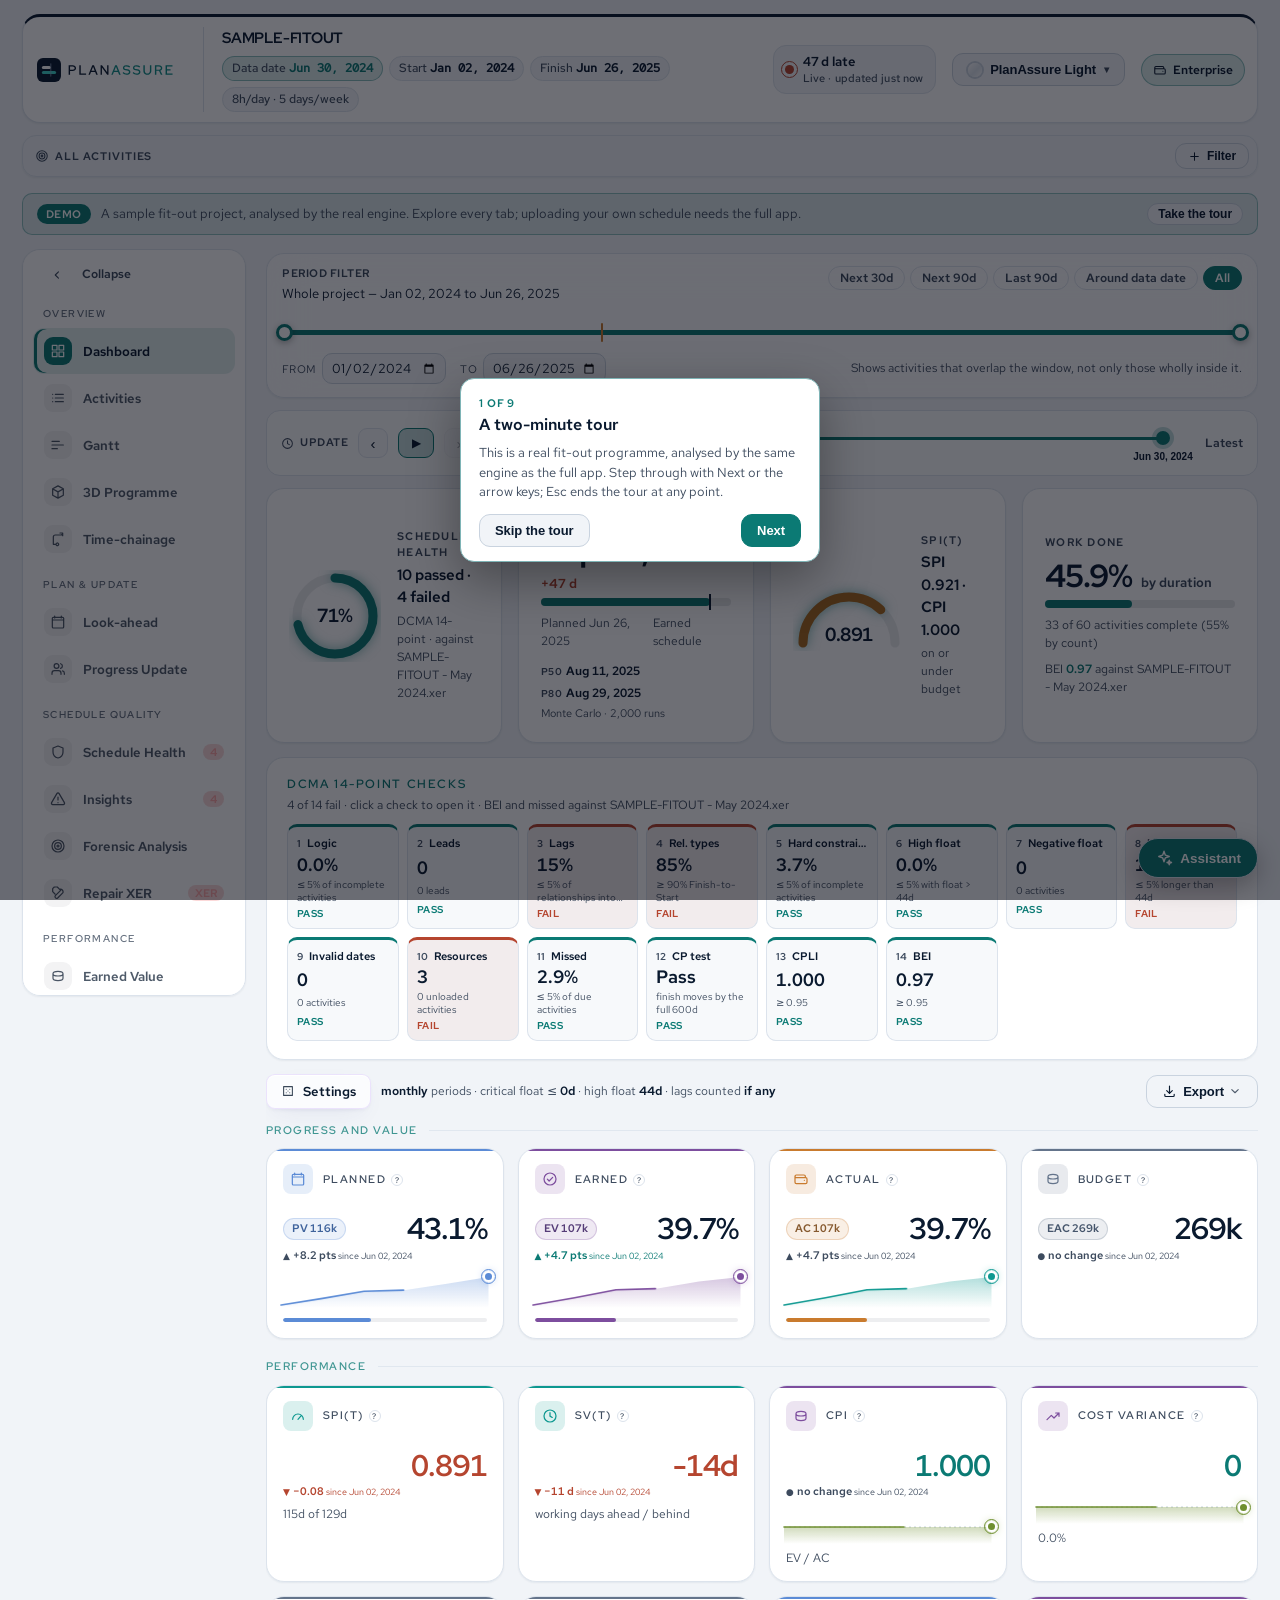
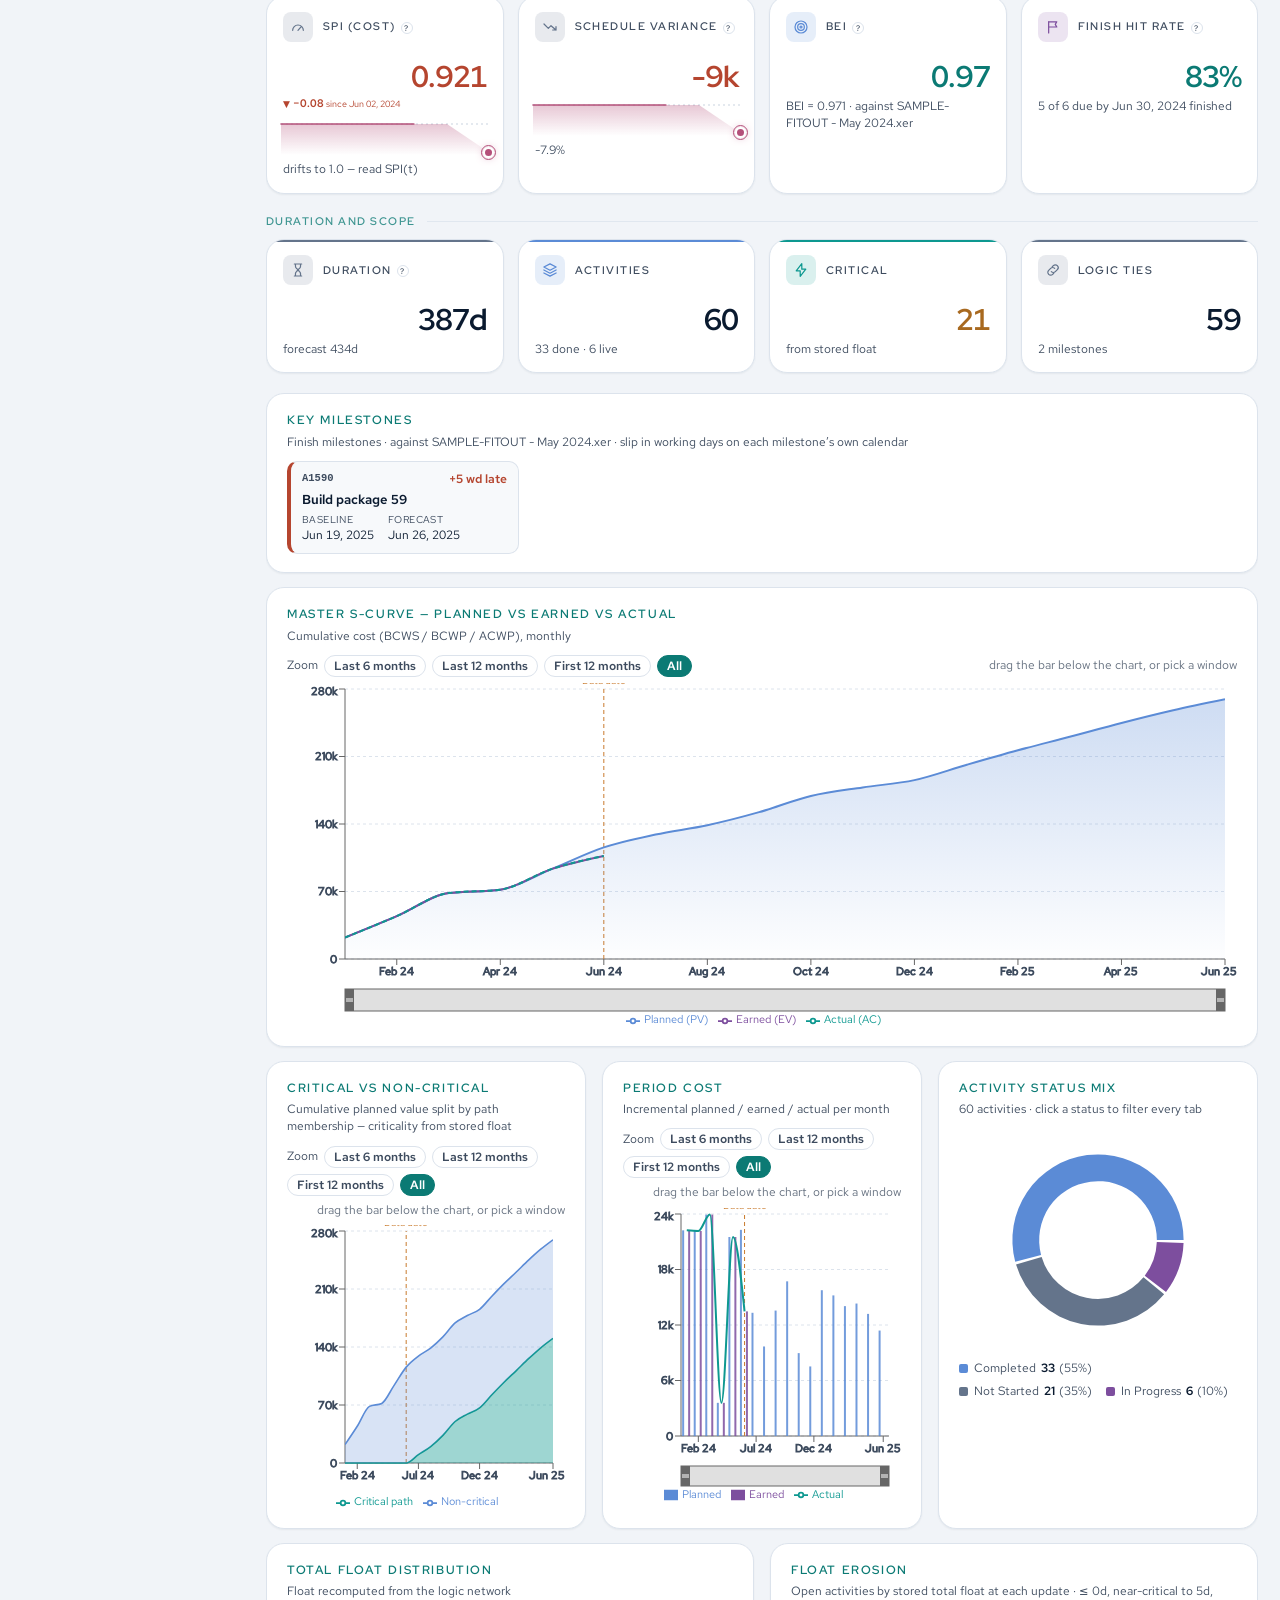
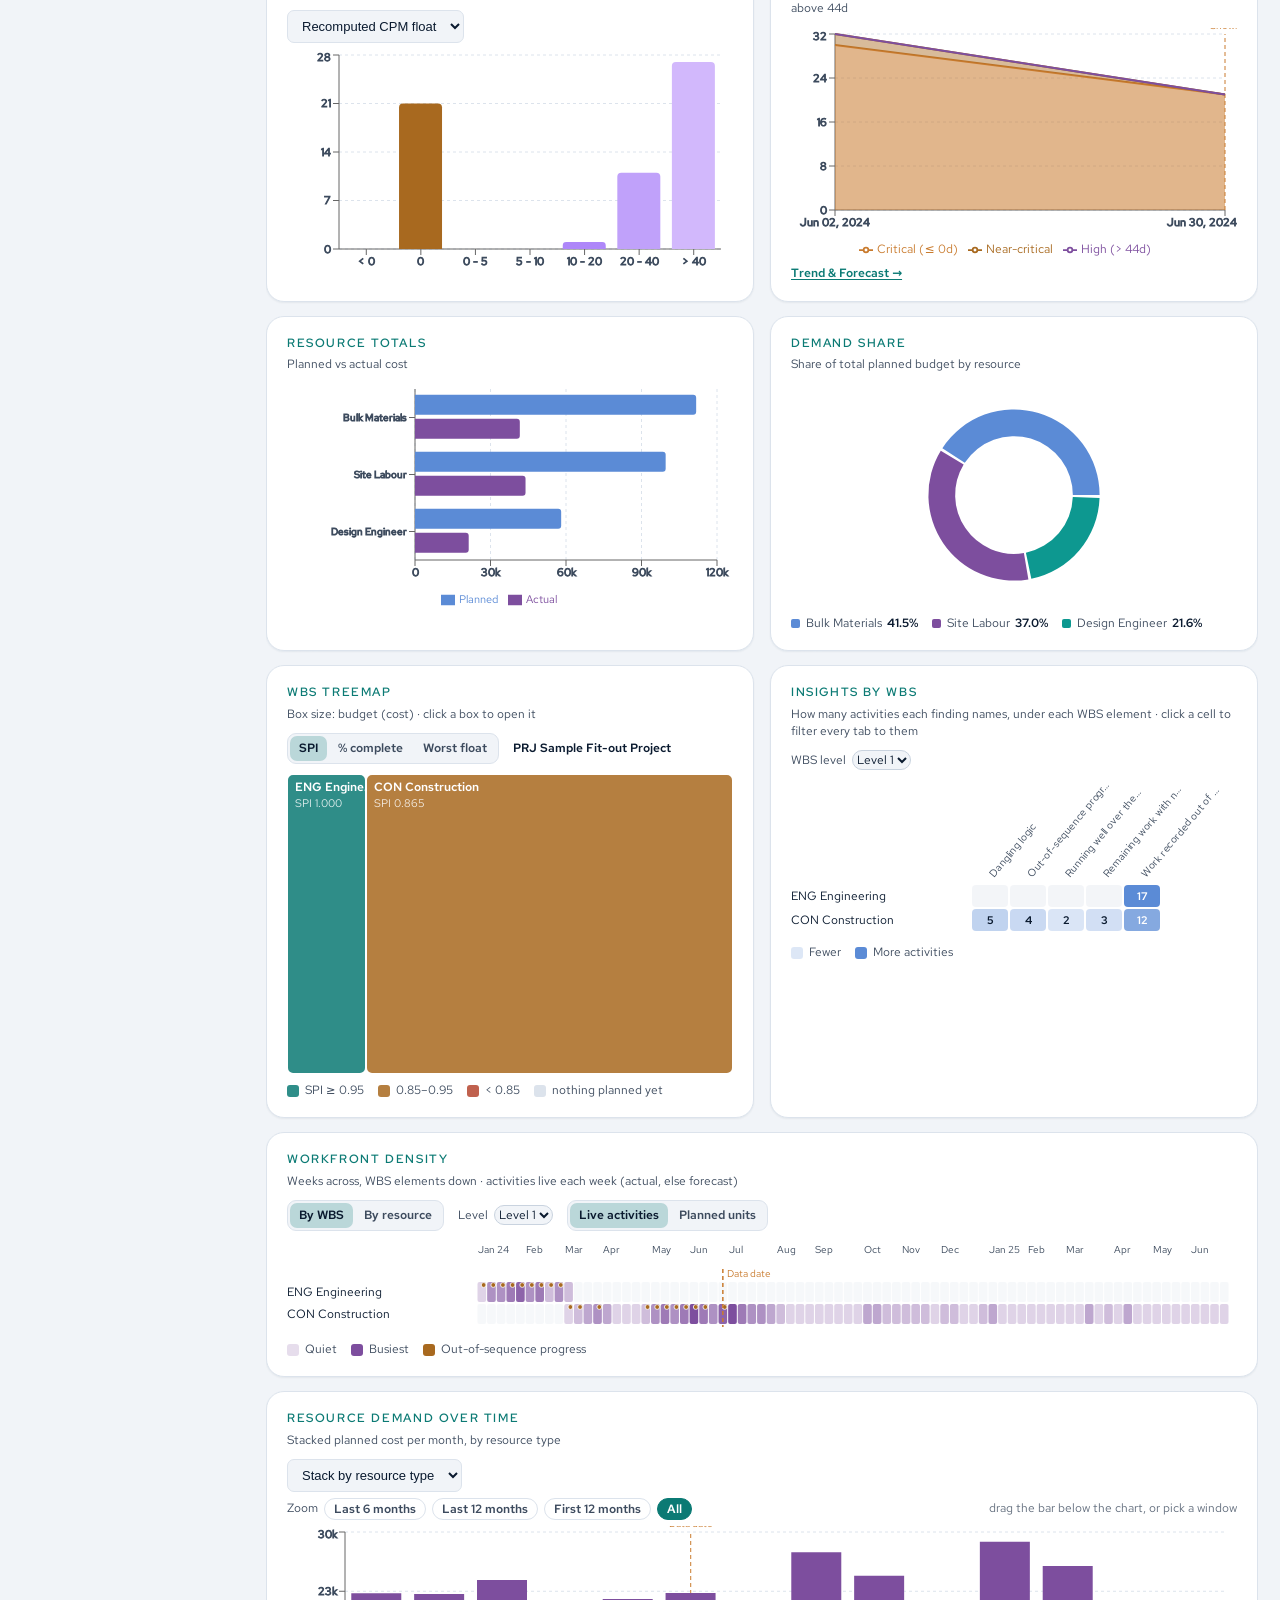
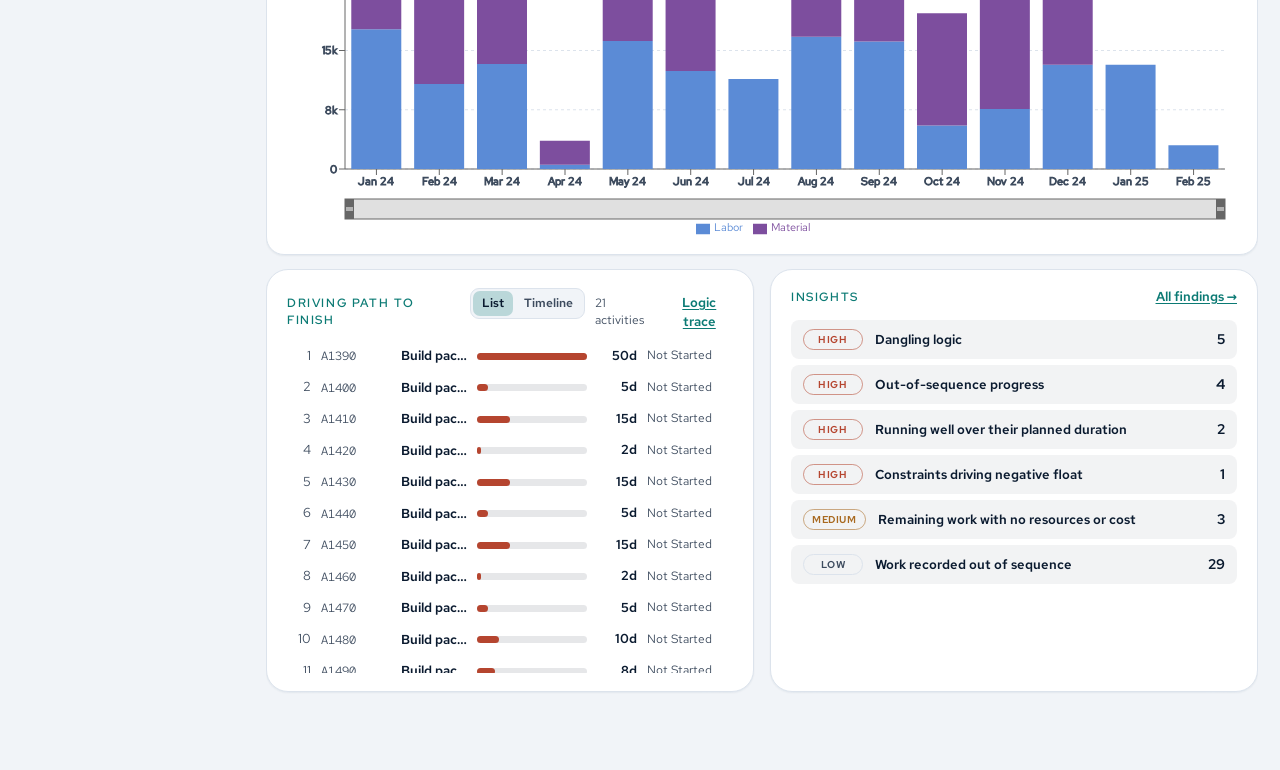
==== commit 3c5f816e: "Demo: the PlanAssure house theme (light by default, logo in the top bar)" ====
--- a/demo/index.html
+++ b/demo/index.html
@@ -4,8 +4,8 @@
     <meta charset="UTF-8" />
     <meta name="viewport" content="width=device-width, initial-scale=1.0" />
     <title>P6 Schedule Analytics &amp; Forensics</title>
-    <script type="module" crossorigin src="./assets/index-BuEvj7Fc.js"></script>
-    <link rel="stylesheet" crossorigin href="./assets/index-BRJrzAXM.css">
+    <script type="module" crossorigin src="./assets/index-CjBPjKNa.js"></script>
+    <link rel="stylesheet" crossorigin href="./assets/index-CuOJlTjv.css">
   </head>
   <body>
     <div id="root"></div>
--- a/demo/assets/index-CuOJlTjv.css
+++ b/demo/assets/index-CuOJlTjv.css
@@ -0,0 +1 @@
+@font-face{font-family:Inter Tight;font-style:normal;font-display:swap;font-weight:400;src:url(./inter-tight-latin-400-normal-iW8qmuJY.woff2) format("woff2"),url(./inter-tight-latin-400-normal-BLrFJfvD.woff) format("woff")}@font-face{font-family:Inter Tight;font-style:normal;font-display:swap;font-weight:500;src:url(./inter-tight-latin-500-normal-BFXNXuvF.woff2) format("woff2"),url(./inter-tight-latin-500-normal-pobXraBK.woff) format("woff")}@font-face{font-family:Inter Tight;font-style:normal;font-display:swap;font-weight:600;src:url(./inter-tight-latin-600-normal-BgSTtRxb.woff2) format("woff2"),url(./inter-tight-latin-600-normal-D7bG6gX1.woff) format("woff")}@font-face{font-family:Inter Tight;font-style:normal;font-display:swap;font-weight:700;src:url(./inter-tight-latin-700-normal-BZKd_v_8.woff2) format("woff2"),url(./inter-tight-latin-700-normal-DvYAVZQd.woff) format("woff")}@font-face{font-family:Inter Tight;font-style:normal;font-display:swap;font-weight:800;src:url(./inter-tight-latin-800-normal-CRGCHRPv.woff2) format("woff2"),url(./inter-tight-latin-800-normal-D2te1T7i.woff) format("woff")}@font-face{font-family:JetBrains Mono;font-style:normal;font-display:swap;font-weight:500;src:url(./jetbrains-mono-latin-500-normal-BWZEU5yA.woff2) format("woff2"),url(./jetbrains-mono-latin-500-normal-CJOVTJB7.woff) format("woff")}@font-face{font-family:Red Hat Display;font-style:normal;font-display:swap;font-weight:500;src:url(./red-hat-display-latin-500-normal-q2vn4sTq.woff2) format("woff2"),url(./red-hat-display-latin-500-normal-BuXLKpl5.woff) format("woff")}@font-face{font-family:Red Hat Display;font-style:normal;font-display:swap;font-weight:600;src:url(./red-hat-display-latin-600-normal-BbN_fQ7Z.woff2) format("woff2"),url(./red-hat-display-latin-600-normal-B3rzeGOx.woff) format("woff")}@font-face{font-family:Red Hat Display;font-style:normal;font-display:swap;font-weight:700;src:url(./red-hat-display-latin-700-normal-DUeyuPwR.woff2) format("woff2"),url(./red-hat-display-latin-700-normal-pELEKMor.woff) format("woff")}@font-face{font-family:Red Hat Text;font-style:normal;font-display:swap;font-weight:400;src:url(./red-hat-text-latin-400-normal-CU14VBGs.woff2) format("woff2"),url(./red-hat-text-latin-400-normal-B-8bUVwG.woff) format("woff")}@font-face{font-family:Red Hat Text;font-style:normal;font-display:swap;font-weight:500;src:url(./red-hat-text-latin-500-normal-c4wcFpAd.woff2) format("woff2"),url(./red-hat-text-latin-500-normal-BVSYZAnq.woff) format("woff")}@font-face{font-family:Red Hat Text;font-style:normal;font-display:swap;font-weight:600;src:url(./red-hat-text-latin-600-normal-IiL3oQyp.woff2) format("woff2"),url(./red-hat-text-latin-600-normal-BXgdy0W7.woff) format("woff")}@font-face{font-family:Red Hat Mono;font-style:normal;font-display:swap;font-weight:400;src:url(./red-hat-mono-latin-400-normal-C-lyubUB.woff2) format("woff2"),url(./red-hat-mono-latin-400-normal-CG-MPK9d.woff) format("woff")}@font-face{font-family:Red Hat Mono;font-style:normal;font-display:swap;font-weight:500;src:url(./red-hat-mono-latin-500-normal-CjZS5o_4.woff2) format("woff2"),url(./red-hat-mono-latin-500-normal-C00uZsq5.woff) format("woff")}:root{--bg: #08080f;--panel: #12121d;--panel-2: #191926;--line: #23233a;--text: #e8e8f2;--muted: #8b8ba6;--accent: #8b5cf6;--good: #22c55e;--warn: #d97706;--bad: #ef4444;--crit: #ec4899;--stripe: #14141f;--s1: #8b5cf6;--s2: #0891b2;--s3: #ec4899;--s4: #d97706;--s5: #3987e5;--s6: #199e70}:root[data-theme=light]{--bg: #f4f5fb;--panel: #ffffff;--panel-2: #f7f8fc;--line: #dfe3ee;--text: #131320;--muted: #5b5b73;--accent: #7c3aed;--good: #15803d;--warn: #c2740a;--bad: #dc2626;--crit: #db2777;--stripe: #f7f8fc;--s1: #7c3aed;--s2: #0891b2;--s3: #db2777;--s4: #c2740a;--s5: #2a78d6;--s6: #1baf7a}:root[data-theme=light] .esrow .kpi{background:linear-gradient(180deg,#e8f0fe,#fff);border-color:#b6cdf0}:root[data-theme=light] .navitem.on{color:#fff}*{box-sizing:border-box}body{margin:0;background:var(--bg);color:var(--text);font:14px/1.5 Segoe UI,system-ui,-apple-system,sans-serif}.app{max-width:1680px;margin:0 auto;padding:20px 24px 60px}.topbar{display:flex;align-items:center;gap:16px;flex-wrap:wrap;padding-bottom:14px;border-bottom:1px solid var(--line);margin-bottom:18px}.brand{font-size:19px;font-weight:700;letter-spacing:.2px}.brand small{display:block;font-size:11px;font-weight:400;color:var(--muted)}.spacer{flex:1}.projline{font-size:12px;color:var(--muted)}.projline b{color:var(--text);font-weight:600}.shell{display:flex;gap:18px;align-items:flex-start}.content{flex:1;min-width:0}.sidenav{width:192px;flex:none;position:sticky;top:16px;display:flex;flex-direction:column;gap:3px}.navitem{display:flex;align-items:center;gap:10px;width:100%;background:transparent;border:1px solid transparent;color:var(--muted);padding:9px 12px;border-radius:9px;cursor:pointer;font-size:13px;font-weight:600;text-align:left;font-family:inherit}.navitem:hover{background:var(--panel);color:var(--text)}.navitem.on{background:var(--accent);border-color:var(--accent);color:#fff}.navitem .ic{width:16px;text-align:center;font-size:13px;opacity:.85}.navitem .lbl{flex:1}.navitem .badge{background:#0000004d;padding:1px 7px;border-radius:10px;font-size:10.5px;font-weight:700}.navitem:not(.on) .badge{background:#ef444433;color:#fca5a5}@media (max-width: 900px){.shell{flex-direction:column;align-items:stretch}.sidenav{width:100%;position:static;flex-direction:row;overflow-x:auto;padding-bottom:4px;gap:4px}.navitem{width:auto;white-space:nowrap}.navitem .ic{display:none}}.grid{display:grid;gap:14px}.g2{grid-template-columns:repeat(2,minmax(0,1fr))}.g3{grid-template-columns:repeat(3,minmax(0,1fr))}.g4{grid-template-columns:repeat(4,minmax(0,1fr))}@media (max-width: 1200px){.g3,.g4{grid-template-columns:repeat(2,minmax(0,1fr))}}@media (max-width: 780px){.g2,.g3,.g4{grid-template-columns:1fr}}.card{background:var(--panel);border:1px solid var(--line);border-radius:12px;padding:14px 16px}.card h3{margin:0 0 2px;font-size:13px;font-weight:700;text-transform:uppercase;letter-spacing:.55px;color:var(--muted)}.card .sub{font-size:11px;color:var(--muted);margin-bottom:10px}.card.span2{grid-column:span 2}@media (max-width: 780px){.card.span2{grid-column:span 1}}.kpis{display:grid;grid-template-columns:repeat(auto-fit,minmax(132px,1fr));gap:10px;margin-bottom:16px}.kpi{background:var(--panel);border:1px solid var(--line);border-radius:10px;padding:11px 13px}.kpi .k{font-size:10.5px;text-transform:uppercase;letter-spacing:.5px;color:var(--muted)}.kpi .v{font-size:22px;font-weight:700;margin-top:3px;line-height:1.15}.kpi .x{font-size:11px;color:var(--muted);margin-top:2px}.kpi[title]{cursor:help}.qm{display:inline-grid;place-items:center;width:12px;height:12px;border:1px solid var(--line);border-radius:50%;font-size:8px;margin-left:5px;color:var(--muted);vertical-align:middle}.esrow .kpi{border-color:#3b5680;background:linear-gradient(180deg,#1e2c44,var(--panel))}.good{color:var(--good)}.warn{color:var(--warn)}.bad{color:var(--bad)}.neutral{color:var(--text)}.drop{border:2px dashed var(--line);border-radius:16px;padding:56px 28px;text-align:center;background:var(--panel);transition:.15s;cursor:pointer}.drop.hot{border-color:var(--accent);background:var(--panel-2)}.drop h2{margin:0 0 8px;font-size:20px}.drop p{color:var(--muted);margin:4px 0}.hint{font-size:12px;color:var(--muted);margin-top:18px}.btn{background:var(--accent);color:#fff;border:0;border-radius:8px;padding:9px 16px;font-size:13px;font-weight:600;cursor:pointer;text-decoration:none;display:inline-block}.btn:hover{filter:brightness(1.1)}.btn.ghost{background:transparent;border:1px solid var(--line);color:var(--text)}.btn:disabled{opacity:.5;cursor:not-allowed}.err{background:#ef44441f;border:1px solid var(--bad);color:#fecaca;padding:11px 14px;border-radius:9px;margin:14px 0;font-size:13px}.bar{height:6px;background:var(--line);border-radius:4px;overflow:hidden;margin-top:18px}.bar>div{height:100%;background:var(--accent);transition:width .2s}.diag{border-left:3px solid var(--line);padding:9px 13px;margin-bottom:8px;background:var(--panel-2);border-radius:0 8px 8px 0}.diag.critical{border-left-color:var(--bad)}.diag.warning{border-left-color:var(--warn)}.diag.info{border-left-color:var(--accent)}.diag .t{font-weight:700;font-size:13px;margin-bottom:3px}.diag .d{font-size:12.5px;color:var(--muted)}.check{background:var(--panel);border:1px solid var(--line);border-radius:10px;margin-bottom:9px}.check .hd{display:flex;align-items:center;gap:12px;padding:12px 14px;cursor:pointer}.check .hd:hover{background:var(--panel-2);border-radius:10px}.num{width:26px;height:26px;flex:none;border-radius:7px;background:var(--panel-2);display:grid;place-items:center;font-size:12px;font-weight:700;color:var(--muted)}.check .nm{font-weight:650;font-size:14px}.check .ds{font-size:11.5px;color:var(--muted);margin-top:2px}.pill{font-size:10.5px;font-weight:800;padding:3px 10px;border-radius:20px;letter-spacing:.6px;flex:none}.pill.pass{background:#22c55e29;color:var(--good)}.pill.fail{background:#ef444429;color:var(--bad)}.pill.na{background:#94a3b829;color:var(--muted)}.metric{font-size:12.5px;color:var(--muted);text-align:right;flex:none;min-width:190px}.metric b{color:var(--text);display:block;font-size:13px}.body{border-top:1px solid var(--line);padding:12px 14px}.note{font-size:12px;color:var(--muted);margin-bottom:10px;font-style:italic}.tblwrap{overflow:auto;max-height:430px;border:1px solid var(--line);border-radius:8px}table{border-collapse:collapse;width:100%;font-size:12.5px}th,td{padding:7px 10px;text-align:left;border-bottom:1px solid var(--line);white-space:nowrap}th{background:var(--panel-2);position:sticky;top:0;font-size:11px;text-transform:uppercase;letter-spacing:.4px;color:var(--muted);z-index:1}td.wrap{white-space:normal;min-width:240px}tbody tr:hover{background:var(--panel-2)}.mono{font-family:Cascadia Code,Consolas,monospace;font-size:12px}.pager{display:flex;align-items:center;gap:9px;margin-top:9px;font-size:12px;color:var(--muted)}.settings{display:flex;gap:14px;flex-wrap:wrap;align-items:flex-end}.field{display:flex;flex-direction:column;gap:4px}.field label{font-size:10.5px;text-transform:uppercase;letter-spacing:.5px;color:var(--muted)}.field input,.field select,select.inline{background:var(--bg);border:1px solid var(--line);color:var(--text);border-radius:7px;padding:7px 9px;font-size:13px;min-width:128px}.field input:focus,.field select:focus,select.inline:focus{outline:1px solid var(--accent)}.legend{display:flex;gap:14px;flex-wrap:wrap;font-size:11.5px;color:var(--muted);margin-top:6px}.legend i{display:inline-block;width:10px;height:10px;border-radius:3px;margin-right:5px}.searchrow{display:flex;gap:9px;margin-bottom:10px;flex-wrap:wrap}.searchrow input,.searchrow select{background:var(--bg);border:1px solid var(--line);color:var(--text);border-radius:7px;padding:7px 10px;font-size:13px}.searchrow input{flex:1;min-width:200px}.chk{display:flex;align-items:center;gap:6px;font-size:12.5px;color:var(--muted)}.empty{color:var(--muted);font-size:13px;padding:22px;text-align:center}.minilegend{display:flex;flex-wrap:wrap;gap:5px 14px;margin-top:8px;font-size:11.5px;color:var(--muted)}.minilegend span{display:inline-flex;align-items:center;white-space:nowrap}.minilegend b{color:var(--text);margin-left:5px;font-weight:600}.minilegend i{display:inline-block;width:9px;height:9px;border-radius:2px;margin-right:6px}.sev{flex:none;font-size:10px;font-weight:800;letter-spacing:.5px;padding:3px 9px;border-radius:20px;text-transform:uppercase;min-width:62px;text-align:center}.sev.critical{background:#ef44442e;color:#fca5a5}.sev.high{background:#f973162e;color:#fdba74}.sev.medium{background:#f59e0b29;color:#fcd34d}.sev.low{background:#94a3b829;color:var(--muted)}.rec{background:var(--panel-2);border-left:3px solid var(--accent);padding:10px 13px;border-radius:0 8px 8px 0;margin-bottom:11px;font-size:13px}.rec b{display:block;font-size:10.5px;text-transform:uppercase;letter-spacing:.5px;color:var(--accent);margin-bottom:4px}.ganttwrap{display:flex;align-items:flex-start;border:1px solid var(--line);border-radius:8px;overflow-y:auto;max-height:640px;background:var(--bg);margin-top:8px}.gantt-labels{flex:none;width:296px;position:sticky;left:0;z-index:2;background:var(--bg);border-right:1px solid var(--line)}.gantt-labels .ghead{border-bottom:1px solid var(--line)}.grow{display:flex;align-items:center;gap:7px;padding:0 9px;font-size:11px;color:#cbd5e1;overflow:hidden;white-space:nowrap}.grow:nth-child(2n){background:var(--stripe)}.grow.crit .gid{color:#fda4af}.gid{font-family:Cascadia Code,Consolas,monospace;flex:none;opacity:.95}.gnm{overflow:hidden;text-overflow:ellipsis;color:var(--muted)}.gantt-chart{flex:1;overflow-x:auto;min-width:0}.ganttwrap text{-webkit-user-select:none;user-select:none}.optrow{display:flex;gap:16px;flex-wrap:wrap;align-items:flex-start;background:var(--panel-2);padding:11px 13px;border-radius:8px;margin-bottom:11px}.opthelp{font-size:11px;color:var(--muted);margin-top:3px}.cellinput{width:100%;background:var(--bg);border:1px solid var(--accent);color:var(--text);border-radius:5px;padding:3px 7px;font-family:Cascadia Code,Consolas,monospace;font-size:12px}.cellinput:disabled{border-color:var(--line);color:var(--muted)}.okmsg{background:#22c55e1f;border:1px solid var(--good);color:#bbf7d0;padding:11px 14px;border-radius:9px;margin:12px 0;font-size:13px}.modalbg{position:fixed;top:0;right:0;bottom:0;left:0;background:#020617b8;display:grid;place-items:center;z-index:50;padding:20px}.modal{background:var(--panel);border:1px solid var(--line);border-radius:14px;padding:20px 22px;width:min(680px,100%);max-height:88vh;overflow:auto;box-shadow:0 24px 60px #00000080}.modal.wide{width:min(1240px,100%)}.revsum{display:flex;gap:18px;flex-wrap:wrap;align-items:center;background:var(--panel-2);border-radius:8px;padding:10px 14px;margin-bottom:12px;font-size:12.5px;color:var(--muted)}.revsum b{color:var(--text);font-size:15px;margin-right:4px}.modal h3{margin:0 0 4px;font-size:16px}.modal .msub{margin:0 0 14px;font-size:12.5px;color:var(--muted)}.mactions{display:flex;justify-content:flex-end;gap:9px}.zoomrow{display:flex;align-items:center;gap:9px;margin:10px 0 4px}.zoomrow input[type=range]{flex:1;max-width:300px;accent-color:var(--accent)}.zlabel{font-size:11.5px;color:var(--muted);white-space:nowrap}.zbtn{padding:4px 11px;font-size:15px;line-height:1}@media print{:root{--bg: #fff;--panel: #fff;--panel-2: #f4f6f9;--line: #cbd5e1;--text: #0f172a;--muted: #475569}body{background:#fff}.noprint{display:none!important}.app{max-width:none;padding:0}.card,.check{break-inside:avoid;page-break-inside:avoid;border-color:#cbd5e1}.tblwrap{max-height:none;overflow:visible}.g3,.g4{grid-template-columns:repeat(2,minmax(0,1fr))}}.cibar{display:inline-block;width:46px;height:6px;border-radius:3px;background:var(--line);margin-right:7px;vertical-align:middle;overflow:hidden}.cibar i{display:block;height:100%;background:var(--crit)}.runbox{display:flex;align-items:center;gap:16px;padding:6px 2px}.runtitle{font-size:14px;font-weight:650}.runsub{font-size:12px;color:var(--muted);margin-top:2px}.spinner{width:30px;height:30px;flex:none;border-radius:50%;border:3px solid var(--line);border-top-color:var(--accent);animation:spin .8s linear infinite}@keyframes spin{to{transform:rotate(360deg)}}body{background-attachment:fixed;background-image:radial-gradient(58rem 42rem at 8% -12%,rgba(59,130,246,.2),transparent 60%),radial-gradient(46rem 38rem at 96% 4%,rgba(168,85,247,.16),transparent 62%),radial-gradient(52rem 40rem at 46% 108%,rgba(20,184,166,.14),transparent 60%)}:root[data-theme=light] body{background-image:radial-gradient(58rem 42rem at 8% -12%,rgba(37,99,235,.16),transparent 60%),radial-gradient(46rem 38rem at 96% 4%,rgba(147,51,234,.12),transparent 62%),radial-gradient(52rem 40rem at 46% 108%,rgba(13,148,136,.12),transparent 60%)}.card,.kpi,.check,.modal,.drop,.slicer,.diag{background-color:#1e293bb8;-webkit-backdrop-filter:blur(14px) saturate(140%);backdrop-filter:blur(14px) saturate(140%);border-color:#94a3b838}.card,.modal{box-shadow:0 8px 30px #02061747}.kpi:hover,.card:hover{border-color:#94a3b857}.diag{background-color:#263449a8}.esrow .kpi{background:linear-gradient(180deg,#253c60d1,#1e293bb8)}:root[data-theme=light] .card,:root[data-theme=light] .kpi,:root[data-theme=light] .check,:root[data-theme=light] .modal,:root[data-theme=light] .drop,:root[data-theme=light] .slicer,:root[data-theme=light] .diag{background-color:#ffffffbd;border-color:#0f172a1a}:root[data-theme=light] .card,:root[data-theme=light] .modal{box-shadow:0 8px 28px #0f172a1a}:root[data-theme=light] .diag{background-color:#f1f5f9c7}:root[data-theme=light] .esrow .kpi{background:linear-gradient(180deg,#e0eeffdb,#ffffffbd)}.sidenav .navitem.on{-webkit-backdrop-filter:blur(10px);backdrop-filter:blur(10px);box-shadow:0 4px 14px #2563eb52}thead th{-webkit-backdrop-filter:blur(8px);backdrop-filter:blur(8px)}@media print{body{background-image:none}.card,.kpi,.check,.modal,.drop,.slicer,.diag{background-color:#fff!important;backdrop-filter:none!important;-webkit-backdrop-filter:none!important;box-shadow:none!important}}.slicer{border:1px solid var(--line);border-radius:12px;padding:12px 15px 13px;margin:4px 0 12px}.slicerhead{display:flex;align-items:flex-start;gap:14px;flex-wrap:wrap}.slicertitle{font-size:10.5px;text-transform:uppercase;letter-spacing:.5px;color:var(--muted);font-weight:700}.slicerrange{font-size:13px;margin-top:2px}.slicerrange b{font-weight:650}.slicerpresets{margin-left:auto;display:flex;gap:5px;flex-wrap:wrap}.chip{background:transparent;border:1px solid var(--line);color:var(--muted);border-radius:20px;padding:3px 11px;font-size:11.5px;cursor:pointer;font-family:inherit;font-weight:600}.chip:hover{color:var(--text);border-color:var(--accent)}.chip.on{background:var(--accent);border-color:var(--accent);color:#fff}.track{position:relative;height:30px;margin:14px 2px 6px;cursor:pointer;touch-action:none}.track:before{content:"";position:absolute;left:0;right:0;top:13px;height:5px;border-radius:3px;background:var(--line)}.sel{position:absolute;top:13px;height:5px;border-radius:3px;background:linear-gradient(90deg,var(--accent),#8b5cf6)}.handle{position:absolute;top:7px;width:17px;height:17px;margin-left:-8.5px;border-radius:50%;background:#fff;border:3px solid var(--accent);cursor:grab;padding:0;box-shadow:0 2px 7px #00000052}.handle:active{cursor:grabbing;transform:scale(1.12)}.ddmark{position:absolute;top:6px;width:2px;height:19px;margin-left:-1px;background:var(--crit);border-radius:1px}.slicerfoot{display:flex;align-items:center;gap:14px;flex-wrap:wrap}.slicerfoot label{display:flex;align-items:center;gap:6px;font-size:11px;text-transform:uppercase;letter-spacing:.4px;color:var(--muted)}.slicerfoot input[type=date]{background:var(--bg);border:1px solid var(--line);color:var(--text);border-radius:7px;padding:5px 8px;font-size:12.5px;font-family:inherit}.slicernote{font-size:11.5px;color:var(--muted);margin-left:auto}.band{margin-bottom:14px}.bandtitle{font-size:10px;font-weight:800;letter-spacing:.9px;text-transform:uppercase;color:var(--muted);opacity:.78;margin:0 0 7px 2px}.band .kpis{margin-bottom:0}.kpi{position:relative;overflow:hidden;transition:transform .12s ease,border-color .12s ease}.kpi:before{content:"";position:absolute;left:0;top:0;bottom:0;width:3px;background:var(--acc);opacity:.85}.kpi{padding-left:15px}.kpi:hover{transform:translateY(-1px)}.acc-blue{--acc: var(--s1)}.acc-green{--acc: var(--s2)}.acc-amber{--acc: var(--s4)}.acc-rose{--acc: var(--s3)}.acc-slate{--acc: #6f6f8c}:root[data-theme=light] .acc-slate{--acc: #64748b}.kpi .k{display:flex;align-items:center;gap:6px}.kicon{color:var(--acc);flex:none;opacity:.95}.kpi .k>span{overflow:hidden;text-overflow:ellipsis;white-space:nowrap}.kbar{height:3px;border-radius:2px;background:var(--line);margin:7px 0 2px;overflow:hidden}.kbar i{display:block;height:100%;background:var(--acc);border-radius:2px}.setbar{display:flex;align-items:center;gap:10px;flex-wrap:wrap;margin-bottom:14px}.setbtn{display:inline-flex;align-items:center;gap:8px;background:var(--panel);border:1px solid var(--line);color:var(--text);border-radius:9px;padding:8px 14px;font-size:12.5px;font-weight:600;cursor:pointer;font-family:inherit;-webkit-backdrop-filter:blur(12px);backdrop-filter:blur(12px)}.setbtn:hover{border-color:var(--accent)}.setsummary{font-size:12px;color:var(--muted)}.setsummary b{color:var(--text);font-weight:600}@media (max-width: 640px){.kpis{grid-template-columns:repeat(auto-fit,minmax(148px,1fr))}}.navitem .ic{width:15px;height:15px;flex:none;opacity:.9}.navitem.on .ic{opacity:1}.setbtn svg{opacity:.8}.kpi{padding:12px 13px 12px 15px}.ktop{display:flex;align-items:center;gap:9px;margin-bottom:7px}.kchip{width:32px;height:32px;flex:none;border-radius:9px;display:grid;place-items:center;color:var(--acc);background:var(--acc-soft);box-shadow:inset 0 0 0 1px var(--acc-line)}.kpi .k{font-size:10.5px;text-transform:uppercase;letter-spacing:.5px;color:var(--muted);font-weight:700;line-height:1.25;display:block;min-width:0}.kpi .v{font-size:23px;margin-top:0}.kpi{--acc-soft: color-mix(in srgb, var(--acc) 17%, transparent);--acc-line: color-mix(in srgb, var(--acc) 30%, transparent)}:root[data-theme=light] .kpi{--acc-soft: color-mix(in srgb, var(--acc) 11%, transparent);--acc-line: color-mix(in srgb, var(--acc) 22%, transparent)}.kpi:hover .kchip{background:var(--acc-line)}.kpis{grid-template-columns:repeat(auto-fit,minmax(178px,1fr))}@media (max-width: 640px){.kpis{grid-template-columns:repeat(auto-fit,minmax(158px,1fr))}.kchip{width:28px;height:28px;border-radius:8px}}:root{--glass-bg: rgba(18, 18, 29, .66);--glass-brd: rgba(139, 92, 246, .17);--glass-hi: rgba(255, 255, 255, .07);--glass-lo: rgba(0, 0, 0, .5);--glass-blur: 22px}:root[data-theme=light]{--glass-bg: rgba(255, 255, 255, .72);--glass-brd: rgba(124, 58, 237, .13);--glass-hi: rgba(255, 255, 255, .9);--glass-lo: rgba(49, 46, 129, .12)}.card,.kpi,.check,.modal,.drop,.slicer,.setbtn{position:relative;background-color:var(--glass-bg);-webkit-backdrop-filter:blur(var(--glass-blur)) saturate(165%);backdrop-filter:blur(var(--glass-blur)) saturate(165%);border-color:var(--glass-brd);box-shadow:0 1px 0 0 var(--glass-hi) inset,0 8px 26px -10px var(--glass-lo),0 2px 6px -3px var(--glass-lo)}.card:after,.kpi:after,.modal:after{content:"";position:absolute;inset:0 0 auto 0;height:45%;border-radius:inherit;background:linear-gradient(180deg,var(--glass-hi),transparent);opacity:.55;pointer-events:none}.kpi:after{height:55%}.kpi{transition:transform .16s cubic-bezier(.2,.8,.3,1),box-shadow .16s ease}.kpi:hover{transform:translateY(-2px);box-shadow:0 1px 0 0 var(--glass-hi) inset,0 16px 34px -12px var(--glass-lo),0 3px 10px -4px var(--glass-lo)}.kpi:before{box-shadow:0 0 14px -2px var(--acc)}.kpi{background-image:linear-gradient(158deg,color-mix(in srgb,var(--acc) 13%,transparent),transparent 58%)}.kpi:hover{border-color:color-mix(in srgb,var(--acc) 55%,transparent);box-shadow:0 1px 0 0 var(--glass-hi) inset,0 0 0 1px color-mix(in srgb,var(--acc) 14%,transparent),0 14px 32px -14px color-mix(in srgb,var(--acc) 80%,transparent),0 3px 10px -4px var(--glass-lo)}.kchip{box-shadow:inset 0 0 0 1px var(--acc-line),0 0 14px -4px color-mix(in srgb,var(--acc) 70%,transparent)}.kbar i{box-shadow:0 0 8px -1px color-mix(in srgb,var(--acc) 75%,transparent)}.kpill{font-size:10.5px;padding:2px 7px;border-radius:6px;color:var(--acc);background:var(--acc-soft);border:1px solid var(--acc-line);font-variant-numeric:tabular-nums;white-space:nowrap}.kvrow{display:flex;align-items:baseline;gap:8px}.kvrow .v{margin-left:auto}.sidenav .navitem.on{background:linear-gradient(100deg,color-mix(in srgb,var(--accent) 92%,transparent),color-mix(in srgb,var(--accent) 72%,#1e0b3a));border-color:transparent;box-shadow:0 1px #fff3 inset,0 8px 20px -8px color-mix(in srgb,var(--accent) 85%,transparent)}:root[data-theme=light] .sidenav .navitem.on{background:linear-gradient(100deg,var(--accent),color-mix(in srgb,var(--accent) 80%,#000));box-shadow:0 8px 20px -10px color-mix(in srgb,var(--accent) 70%,transparent)}body{background-attachment:fixed;background-image:radial-gradient(58rem 40rem at 7% -12%,rgba(139,92,246,.2),transparent 62%),radial-gradient(48rem 34rem at 97% 3%,rgba(236,72,153,.13),transparent 64%)}:root[data-theme=light] body{background-image:radial-gradient(58rem 40rem at 7% -12%,rgba(124,58,237,.11),transparent 62%),radial-gradient(48rem 34rem at 97% 3%,rgba(219,39,119,.08),transparent 64%)}@media (prefers-reduced-motion: reduce){.kpi{transition:none}.kpi:hover{transform:none}}@media print{.card:after,.kpi:after,.modal:after{display:none}.card,.kpi,.check,.modal,.drop,.slicer{background-color:#fff!important;box-shadow:none!important;backdrop-filter:none!important;-webkit-backdrop-filter:none!important}}.chartwrap{position:relative}.zoomctl{display:flex;align-items:center;gap:6px;flex-wrap:wrap;margin:0 0 6px;font-size:11.5px;color:var(--muted)}.zoomctl .chip{padding:2px 9px}.zoomhint{margin-left:auto;opacity:.8}.brushnote{font-size:11px;color:var(--muted);margin-top:4px;font-style:italic}:root[data-glass=off] .card,:root[data-glass=off] .kpi,:root[data-glass=off] .check,:root[data-glass=off] .modal,:root[data-glass=off] .drop,:root[data-glass=off] .slicer,:root[data-glass=off] .setbtn,:root[data-glass=off] .logincard{background-color:var(--panel);-webkit-backdrop-filter:none;backdrop-filter:none;border-color:var(--line)}:root[data-glass=off] .card:after,:root[data-glass=off] .kpi:after,:root[data-glass=off] .modal:after,:root[data-glass=off] .logincard:after{display:none}:root[data-glass=off] body{background-image:none}:root[data-density=compact] .card{padding:9px 11px}:root[data-density=compact] .kpi{padding:8px 10px}:root[data-density=compact] .grid{gap:9px}:root[data-density=compact] table td,:root[data-density=compact] table th{padding:4px 7px}.bootwait{padding:60px;text-align:center;color:var(--muted)}.loginwrap{min-height:100vh;display:flex;align-items:center;justify-content:center;padding:24px}.logincard{width:100%;max-width:400px;display:flex;flex-direction:column;gap:14px;padding:26px 26px 20px;border:1px solid var(--glass-brd);border-radius:16px;position:relative;background-color:var(--glass-bg);-webkit-backdrop-filter:blur(var(--glass-blur)) saturate(165%);backdrop-filter:blur(var(--glass-blur)) saturate(165%);box-shadow:0 1px 0 0 var(--glass-hi) inset,0 20px 50px -18px var(--glass-lo)}.logincard:after{content:"";position:absolute;inset:0 0 auto 0;height:42%;border-radius:inherit;pointer-events:none;opacity:.5;background:linear-gradient(180deg,var(--glass-hi),transparent)}.logincard>*{position:relative;z-index:1}.loginbrand{display:flex;gap:12px;align-items:center}.loginmark{width:42px;height:42px;flex:0 0 42px;border-radius:12px;display:grid;place-items:center;color:#fff;background:var(--accent);box-shadow:0 6px 18px -6px var(--accent)}.loginbrand h1{font-size:16px;margin:0}.loginbrand p{font-size:11.5px;color:var(--muted);margin:2px 0 0}.logincard .field{display:flex;flex-direction:column;gap:4px}.logincard .field>span{font-size:11.5px;color:var(--muted)}.logincard input{width:100%;padding:9px 10px;border-radius:8px;border:1px solid var(--line);background:var(--panel);color:var(--text);font:inherit}.logincard .btn{justify-content:center;padding:10px}.loginfoot{display:flex;gap:6px;align-items:center;justify-content:center;font-size:11px;color:var(--muted);border-top:1px solid var(--line);padding-top:12px}.pwrow{display:flex;gap:6px;align-items:center}.pwrow input{flex:1;min-width:0}.pweye{background:transparent;border:1px solid var(--line);border-radius:8px;color:var(--muted);padding:7px 9px;cursor:pointer}.pweye:hover{color:var(--text)}.whoami{display:flex;align-items:center;gap:8px;margin-left:4px}.whotext{text-align:right;line-height:1.25}.whotext b{font-size:12px;display:block}.whotext small{font-size:10.5px;color:var(--muted);text-transform:capitalize}.subnav{display:flex;gap:6px;margin-bottom:12px;flex-wrap:wrap}.subnav .chip{display:inline-flex;align-items:center;gap:6px;padding:6px 12px}.subhead{display:flex;align-items:center;gap:6px;margin:0 0 2px;font-size:11.5px;text-transform:uppercase;letter-spacing:.5px;color:var(--muted)}.adminrow{display:flex;gap:12px;align-items:flex-end;flex-wrap:wrap;margin-bottom:12px}.adminrow .field{display:flex;flex-direction:column;gap:3px}.adminrow label{font-size:11px;color:var(--muted)}.adminrow input,.adminrow select{padding:7px 9px;border-radius:7px;border:1px solid var(--line);background:var(--panel);color:var(--text);font:inherit;font-size:12.5px}.newuser{padding:12px;border:1px dashed var(--line);border-radius:10px;background:var(--panel-2)}.btn.danger{background:var(--bad)}.confirmdel{display:inline-flex;gap:5px}tr.inactive td{opacity:.55}.pill{display:inline-block;padding:2px 8px;border-radius:999px;font-size:11px;background:var(--panel-2);border:1px solid var(--line);color:var(--muted)}.pill.warn{border-color:var(--warn);color:var(--warn)}.segbtns{display:flex;gap:5px}.wbstree{max-height:420px;overflow:auto;border:1px solid var(--line);border-radius:9px;background:var(--panel);padding:5px 0}.wbsrow{display:flex;align-items:center;gap:5px;padding:3px 8px 3px 0;font-size:12.5px}.wbsrow:hover{background:var(--panel-2)}.wbsrow.on{background:color-mix(in srgb,var(--accent) 14%,transparent)}.wbsrow .chk{flex:1;min-width:0}.wbsname{overflow:hidden;text-overflow:ellipsis;white-space:nowrap}.wbscount{font-size:11px;color:var(--muted);font-variant-numeric:tabular-nums;flex:0 0 auto}.twist{width:16px;flex:0 0 16px;background:none;border:0;cursor:pointer;color:var(--muted);font-size:11px;padding:0}.codeblock{margin-bottom:10px}.codetype{font-size:11px;color:var(--muted);text-transform:uppercase;letter-spacing:.5px;margin-bottom:4px}.codevals{display:flex;flex-wrap:wrap;gap:5px;max-height:150px;overflow:auto}.codevals .cnt{opacity:.6;font-size:10px;margin-left:3px}.swatches{display:flex;gap:6px;align-items:center}.swatch{width:24px;height:24px;border-radius:7px;cursor:pointer;border:2px solid transparent}.swatch.on{border-color:var(--text)}.swatches input[type=color]{width:30px;height:26px;padding:0;border:1px solid var(--line);border-radius:7px;background:none;cursor:pointer}.demobar{display:flex;align-items:center;gap:10px;flex-wrap:wrap;margin:0 0 14px;padding:9px 14px;border-radius:10px;font-size:12.5px;color:var(--muted);border:1px solid color-mix(in srgb,var(--accent) 38%,transparent);background:color-mix(in srgb,var(--accent) 9%,transparent)}.demobar b{color:#fff;background:var(--accent);padding:2px 9px;border-radius:999px;font-size:11px;letter-spacing:.4px;text-transform:uppercase}.riskhead{display:flex;align-items:flex-end;gap:18px;flex-wrap:wrap;margin-bottom:14px}.riskhead>div:first-child{flex:1;min-width:280px}.riskhead h2{margin:0 0 4px;font-size:20px;letter-spacing:-.2px}.riskhead p{margin:0;font-size:12.5px;color:var(--muted);max-width:760px}.seg{display:inline-flex;gap:2px;padding:3px;border-radius:10px;background:var(--panel-2);border:1px solid var(--line);flex-wrap:wrap}.seg button{background:transparent;border:0;color:var(--muted);font:inherit;font-size:12.5px;font-weight:600;padding:7px 13px;border-radius:7px;cursor:pointer;white-space:nowrap}.seg button:hover:not(:disabled){color:var(--text)}.seg button.on{background:var(--accent);color:#fff}.seg button:disabled{opacity:.4;cursor:not-allowed}.seg.small button{font-size:11px;padding:4px 9px}.cardhead{display:flex;align-items:flex-start;gap:12px;flex-wrap:wrap}.cardhead>div:first-child{flex:1;min-width:220px}.cardtools{display:flex;gap:8px;align-items:center;flex-wrap:wrap;margin-bottom:10px}.btn.big{padding:10px 20px;font-size:13.5px}.linkbtn{background:none;border:0;padding:0 2px;color:var(--accent);cursor:pointer;font:inherit;font-weight:600;text-decoration:underline;text-underline-offset:2px}.minisearch{background:var(--bg);border:1px solid var(--line);color:var(--text);border-radius:7px;padding:6px 9px;font-size:12.5px;width:170px}.includes{display:flex;gap:8px;flex-wrap:wrap;margin-top:12px}.inc{display:inline-flex;align-items:center;gap:6px;font-size:12px;color:var(--muted);padding:5px 10px;border-radius:20px;border:1px solid var(--line);background:var(--panel-2)}.inc b{color:var(--text)}.inc.on{border-color:color-mix(in srgb,var(--accent) 55%,var(--line))}details.explain{margin-top:6px;font-size:12.5px;color:var(--muted)}details.explain summary{cursor:pointer;color:var(--text);font-weight:600;font-size:12px}details.explain p{margin:8px 0 0;max-width:900px}.runmeta{font-size:11.5px;color:var(--muted);margin:0 0 10px}.verdict{display:flex;gap:20px;align-items:center;margin-bottom:14px;padding:16px 20px;border-radius:12px;border:1px solid var(--line);border-left:4px solid var(--accent);background:var(--panel)}.verdict.good{border-left-color:var(--good)}.verdict.warn{border-left-color:var(--warn)}.verdict.bad{border-left-color:var(--bad)}.verdict .vbig{font-size:44px;font-weight:800;line-height:1;letter-spacing:-1px;flex:none}.verdict.good .vbig{color:var(--good)}.verdict.warn .vbig{color:var(--warn)}.verdict.bad .vbig{color:var(--bad)}.verdict .vhead{font-size:15px;font-weight:600;margin-bottom:6px}.verdict ul{margin:0;padding-left:18px;font-size:13px;color:var(--muted)}.verdict li{margin:2px 0}.verdict li b{color:var(--text)}@media (max-width: 700px){.verdict{flex-direction:column;align-items:flex-start}}.kpis.compact{grid-template-columns:repeat(2,minmax(0,1fr));margin-bottom:8px}.scnsw{display:inline-block;width:10px;height:10px;border-radius:3px;margin-right:8px;vertical-align:-1px}tr.hl td{background:color-mix(in srgb,var(--warn) 10%,transparent)}th.sortable{cursor:pointer;-webkit-user-select:none;user-select:none}th.sortable:hover{color:var(--text)}.note.warnnote{color:var(--warn);font-style:normal}.riskregtop{grid-template-columns:minmax(0,1.15fr) minmax(0,1fr)}@media (max-width: 980px){.riskregtop{grid-template-columns:1fr}}.pimatrix{display:grid;grid-template-columns:92px repeat(5,minmax(0,1fr));gap:4px;margin-top:4px}.pmlab{display:flex;flex-direction:column;justify-content:center;font-size:11px;line-height:1.2}.pmlab b{font-weight:600;color:var(--text)}.pmlab small{color:var(--muted);font-size:10px}.pmfoot{font-size:10.5px;color:var(--muted);text-align:center;padding-top:2px}.pmcell{height:38px;border-radius:6px;border:1px solid transparent;cursor:default;display:grid;place-items:center;font:700 14px/1 inherit;color:#fff}.pmcell.has{cursor:pointer}.pmcell.has:hover{filter:brightness(1.15)}.pmcell.on{outline:2px solid var(--text);outline-offset:1px}.pmcell.h0{background:color-mix(in srgb,var(--good) 28%,transparent)}.pmcell.h1{background:color-mix(in srgb,var(--good) 45%,var(--warn) 25%)}.pmcell.h2{background:color-mix(in srgb,var(--warn) 70%,transparent)}.pmcell.h3{background:color-mix(in srgb,var(--bad) 75%,transparent)}.pmcell span{text-shadow:0 1px 2px rgba(0,0,0,.45)}.pmaxis{display:flex;justify-content:space-between;font-size:10.5px;color:var(--muted);margin:6px 0 0 96px}.rtitle{font-weight:600}.rmeta{font-size:11.5px;color:var(--muted);margin-top:2px;white-space:normal}.rmeta.warn,td .warn{color:var(--warn)}tr.closedrow td{opacity:.55}.statuspill{font:700 10.5px/1 inherit;text-transform:uppercase;letter-spacing:.5px;padding:4px 9px;border-radius:20px;border:0;cursor:pointer}span.statuspill{cursor:default;display:inline-block}.statuspill.open{background:#d977062e;color:var(--warn)}.statuspill.closed{background:#94a3b82e;color:var(--muted)}.rowacts{white-space:nowrap;text-align:right}.iconbtn{background:transparent;border:1px solid var(--line);color:var(--text);border-radius:6px;padding:4px 8px;font-size:12px;cursor:pointer;margin-left:4px;display:inline-flex;align-items:center;gap:4px;vertical-align:middle}.iconbtn:hover{border-color:var(--accent)}.filterchip{display:inline-flex;gap:10px;align-items:center;font-size:12px;color:var(--muted);padding:5px 6px 5px 11px;border-radius:20px;background:var(--panel-2);border:1px solid var(--line);margin-bottom:10px}.filterchip button{background:var(--line);border:0;color:var(--text);border-radius:12px;padding:2px 9px;font-size:11.5px;cursor:pointer}.riskmodal{width:min(760px,100%)}.formgrid{display:grid;grid-template-columns:repeat(10,minmax(0,1fr));gap:10px}.formgrid .w1{grid-column:span 2}.formgrid .w2{grid-column:span 3}.formgrid .w4{grid-column:span 8}.formgrid .field input,.formgrid .field select{min-width:0;width:100%}@media (max-width: 640px){.formgrid .w1,.formgrid .w2,.formgrid .w4{grid-column:span 10}}.formsect{margin:16px 0 8px;padding-top:12px;border-top:1px solid var(--line);font-size:11px;font-weight:700;letter-spacing:.5px;text-transform:uppercase;color:var(--muted)}.formsect .chk{font-size:11px;color:var(--muted)}.fieldhelp{font-size:11.5px;color:var(--muted);margin-top:5px}.pjlist td.wrap{min-width:180px}.pjlist td:last-child .btn{padding:6px 11px}.pjrev{display:inline-block;margin-left:8px;padding:1px 7px;border-radius:999px;font-size:11px;font-weight:600;color:var(--muted);border:1px solid var(--line);vertical-align:1px}.pjnotes{font-size:12px;color:var(--muted);margin-top:3px;max-width:320px;overflow:hidden;text-overflow:ellipsis;white-space:nowrap}.pjedit{padding:8px 0 0}.pjhead{font-size:13px;margin-bottom:10px}.pjhead span{display:block;font-size:12px;color:var(--muted);margin-top:2px;overflow-wrap:anywhere}.pjedit .formgrid .field{grid-column:span 5}.pjedit .formgrid .field.wide{grid-column:span 10}.pjedit .field input{min-width:0;width:100%;box-sizing:border-box}.pjbtns{display:flex;justify-content:flex-end;gap:8px;margin-top:10px}@media (max-width: 640px){.pjedit .formgrid .field{grid-column:span 10}}.field textarea{background:var(--bg);border:1px solid var(--line);color:var(--text);border-radius:7px;padding:7px 9px;font:inherit;font-size:13px;resize:vertical;width:100%}.picker{position:relative}.pickerbox{display:flex;flex-wrap:wrap;gap:5px;align-items:center;min-height:36px;background:var(--bg);border:1px solid var(--line);border-radius:7px;padding:4px 6px;cursor:text}.pickerbox:focus-within{outline:1px solid var(--accent)}.pickerbox input{flex:1;min-width:160px;border:0;background:transparent;color:var(--text);font-size:13px;padding:3px 2px;outline:none}.tag{display:inline-flex;align-items:center;gap:4px;padding:2px 4px 2px 8px;border-radius:6px;background:var(--panel-2);border:1px solid var(--line);font-size:12px}.tag button{background:none;border:0;color:var(--muted);cursor:pointer;font-size:15px;line-height:1;padding:0 3px}.tag button:hover{color:var(--bad)}.pickermenu{position:absolute;z-index:60;left:0;right:0;top:calc(100% + 4px);background:var(--panel);border:1px solid var(--line);border-radius:9px;box-shadow:0 16px 40px #00000059;max-height:280px;overflow:auto;padding:4px}.pickeropt{display:flex;gap:10px;align-items:center;width:100%;text-align:left;background:transparent;border:0;color:var(--text);padding:7px 9px;border-radius:6px;cursor:pointer;font:inherit;font-size:12.5px}.pickeropt.on,.pickeropt:hover{background:var(--panel-2)}.pickeropt .pname{flex:1;overflow:hidden;text-overflow:ellipsis;white-space:nowrap;color:var(--muted)}.pickeropt .pstat{font-size:10.5px;color:var(--warn);flex:none}.pickeropt .pstat.done{color:var(--muted)}.pickerempty{padding:10px;font-size:12.5px;color:var(--muted)}.rulestable td{vertical-align:top;white-space:normal}.cellinput.wide{width:100%}.rulestable .cellinput{max-width:100%}tr.defaultrow td{color:var(--muted);font-style:italic;background:var(--panel-2)}.rulestable .cellinput{border-color:var(--line);font-family:inherit;font-size:12.5px;padding:5px 7px}.rulestable .cellinput:focus{border-color:var(--accent);outline:none}*{scrollbar-width:thin;scrollbar-color:var(--line) transparent}.rulestable td.rowacts{white-space:nowrap}.riskpair{grid-template-columns:minmax(0,1fr) minmax(0,1.45fr)}@media (max-width: 1100px){.riskpair{grid-template-columns:1fr}}.searchrow input[type=checkbox]{flex:none;min-width:0;width:auto;padding:0;accent-color:var(--accent)}.searchrow .chk{white-space:nowrap;cursor:pointer}.card{position:relative}.pngbtn{position:absolute;top:10px;right:12px;z-index:2;font:700 10px/1 inherit;letter-spacing:.5px;padding:5px 7px;border-radius:6px;background:var(--panel-2);color:var(--muted);border:1px solid var(--line);cursor:pointer;opacity:0;transition:opacity .15s ease}.card>.pngbtn{display:none}.card:has(svg.recharts-surface)>.pngbtn{display:block}.card:hover>.pngbtn,.pngbtn:focus-visible{opacity:1}.pngbtn:hover{color:var(--text);border-color:var(--accent)}tr.critrow td:first-child{box-shadow:inset 3px 0 0 var(--crit)}.tagcrit{margin-left:7px;font-size:9.5px;font-weight:800;letter-spacing:.5px;text-transform:uppercase;color:var(--crit);border:1px solid color-mix(in srgb,var(--crit) 50%,transparent);padding:1px 5px;border-radius:4px;vertical-align:1px}.printonly{display:none}.lawindow{font-size:12px;color:var(--muted);margin-top:4px}.la2,.gx{--la-prog: #22d3ee;--la-start: #a78bfa;--la-ready: #4ade80;--la-blocked: #fbbf24;--la-late: #f87171;--la-crit: #e879f9;--la-crit-text: #f0abfc;--la-ontime: #34d399;--la-behind: #fbbf24;--la-stale: #94a3b8;--la-critline: #f43f5e;--la-glass: rgba(255, 255, 255, .055);--la-glass-2: rgba(255, 255, 255, .1);--la-well: rgba(0, 0, 0, .28);--la-edge: rgba(255, 255, 255, .1);--la-edge-hi: rgba(255, 255, 255, .18);--la-hover: rgba(255, 255, 255, .045);--la-faint: rgba(255, 255, 255, .08);--la-shadow: 0 30px 70px -30px rgba(0, 0, 0, .8);--la-blob: .42;--la-a: #7c3aed;--la-b: #06b6d4;--la-c: #db2777;--la-accent: #a78bfa;--la-t0: var(--la-accent);--la-t1: #22d3ee;--la-t2: #f472b6;--la-t3: #fbbf24;position:relative;isolation:isolate;display:flex;flex-direction:column;gap:16px}.la2[data-palette=ocean],.gx[data-palette=ocean]{--la-a: #2563eb;--la-b: #0891b2;--la-c: #0d9488;--la-accent: #38bdf8;--la-t1: #2dd4bf;--la-t2: #818cf8;--la-t3: #fbbf24}.la2[data-palette=ember],.gx[data-palette=ember]{--la-a: #ea580c;--la-b: #be185d;--la-c: #d97706;--la-accent: #fb923c;--la-t1: #f472b6;--la-t2: #facc15;--la-t3: #38bdf8}:root[data-theme=light] .la2,:root[data-theme=light] .gx{--la-prog: #0e7490;--la-start: #6d28d9;--la-ready: #15803d;--la-blocked: #b45309;--la-late: #dc2626;--la-crit: #c026d3;--la-crit-text: #a21caf;--la-ontime: #16a34a;--la-behind: #d97706;--la-stale: #64748b;--la-critline: #dc2626;--la-glass: rgba(255, 255, 255, .6);--la-glass-2: rgba(255, 255, 255, .88);--la-well: rgba(255, 255, 255, .72);--la-edge: rgba(24, 24, 70, .11);--la-edge-hi: rgba(255, 255, 255, .95);--la-hover: rgba(24, 24, 70, .035);--la-faint: rgba(24, 24, 70, .08);--la-shadow: 0 30px 60px -34px rgba(40, 40, 110, .35);--la-blob: .26;--la-accent: #6d28d9;--la-t1: #0e7490;--la-t2: #be185d;--la-t3: #b45309}:root[data-theme=light] .la2[data-palette=ocean],:root[data-theme=light] .gx[data-palette=ocean]{--la-accent: #0369a1;--la-t1: #0f766e;--la-t2: #4338ca;--la-t3: #b45309}:root[data-theme=light] .la2[data-palette=ember],:root[data-theme=light] .gx[data-palette=ember]{--la-accent: #c2410c;--la-t1: #be185d;--la-t2: #a16207;--la-t3: #0369a1}.la2-aurora{position:absolute;top:-18px;right:0;bottom:0;left:0;z-index:-1;overflow:hidden;border-radius:28px;pointer-events:none}.la2-blob{position:absolute;border-radius:50%;filter:blur(64px);opacity:var(--la-blob);animation:la2-drift 28s ease-in-out infinite alternate}.la2-blob.a{width:720px;height:720px;left:-180px;top:-260px;background:radial-gradient(circle,var(--la-a),transparent 68%)}.la2-blob.b{width:640px;height:640px;right:-160px;top:-200px;background:radial-gradient(circle,var(--la-b),transparent 68%);animation-duration:32s;animation-direction:alternate-reverse}.la2-blob.c{width:820px;height:820px;left:30%;top:420px;background:radial-gradient(circle,var(--la-c),transparent 68%);animation-duration:36s}@keyframes la2-drift{0%{transform:translate(0) scale(1)}50%{transform:translate(120px,60px) scale(1.15)}to{transform:translate(-70px,110px) scale(.95)}}@keyframes la2-pulse{0%,to{opacity:.5}50%{opacity:1}}@media (prefers-reduced-motion: reduce){.la2-blob,.la2-pulse{animation:none!important}}:root[data-motion=off] .la2-blob,:root[data-motion=off] .la2-pulse{animation:none!important}.la2-panel{background:var(--la-glass);-webkit-backdrop-filter:blur(24px) saturate(170%);backdrop-filter:blur(24px) saturate(170%);border:1px solid var(--la-edge);border-radius:22px;box-shadow:inset 0 1px 0 var(--la-edge-hi),var(--la-shadow)}:root[data-glass=off] .la2-aurora{display:none}:root[data-glass=off] .la2-panel,:root[data-glass=off] .la2-kpi,:root[data-glass=off] .la2-stale{-webkit-backdrop-filter:none;backdrop-filter:none;background:var(--panel)}.la2-header{padding:24px 26px 20px;display:flex;flex-direction:column;gap:20px}.la2-titlerow{display:flex;align-items:flex-start;gap:20px;flex-wrap:wrap}.la2-title{flex:1;min-width:min(280px,100%);display:flex;flex-direction:column;gap:8px}.la2-titleline{display:flex;align-items:center;gap:12px;flex-wrap:wrap}.la2-title h3{margin:0;font-size:28px;font-weight:700;letter-spacing:-.02em;color:var(--text);text-transform:none}.la2-title p{margin:0;max-width:780px;font-size:14px;line-height:1.55;color:var(--muted)}.la2-window{display:inline-flex;align-items:center;gap:8px;padding:5px 12px 5px 10px;border-radius:999px;font-size:12.5px;font-weight:600;color:var(--la-accent);background:color-mix(in srgb,var(--la-accent) 15%,transparent);border:1px solid color-mix(in srgb,var(--la-accent) 40%,transparent)}.la2-pulse{width:8px;height:8px;border-radius:50%;background:var(--la-accent);box-shadow:0 0 10px var(--la-accent);animation:la2-pulse 2.4s ease-in-out infinite}.la2-tools{display:flex;align-items:center;flex-wrap:wrap;gap:10px}.la2-swatches{display:flex;gap:6px;padding:6px 8px;border-radius:12px;background:var(--la-well);border:1px solid var(--la-edge)}.la2-swatch{width:26px;height:26px;border-radius:50%;cursor:pointer;padding:0;border:2px solid transparent;outline-offset:2px}.la2-swatch.aurora{background:conic-gradient(#7c3aed,#06b6d4,#db2777,#7c3aed)}.la2-swatch.ocean{background:conic-gradient(#2563eb,#0891b2,#0d9488,#2563eb)}.la2-swatch.ember{background:conic-gradient(#ea580c,#be185d,#d97706,#ea580c)}.la2-swatch.on{border-color:var(--text);box-shadow:0 0 12px var(--la-accent)}.la2-btn{display:inline-flex;align-items:center;gap:8px;height:42px;padding:0 16px;border-radius:12px;background:var(--la-glass);border:1px solid var(--la-edge);color:var(--text);font:inherit;font-size:13.5px;font-weight:600;cursor:pointer;text-decoration:none;transition:background .15s ease,border-color .15s ease}.la2-btn:hover{background:var(--la-glass-2);border-color:var(--la-edge-hi)}.la2-controls{display:flex;align-items:flex-end;gap:14px;flex-wrap:wrap}.la2-field{display:flex;flex-direction:column;gap:7px;min-width:0;max-width:100%}.la2-area{width:280px;max-width:100%}.la2-grow{flex:1;min-width:220px}.la2-label{font-size:11px;font-weight:700;letter-spacing:.1em;text-transform:uppercase;color:var(--muted)}.la2 .la2-input,.gx .la2-input{height:42px;padding:0 14px;border-radius:12px;width:100%;box-sizing:border-box;background:var(--la-well);border:1px solid var(--la-edge);color:var(--text);font:inherit;font-size:14px}.la2 input[type=date].la2-input{width:auto;color-scheme:dark}:root[data-theme=light] .la2 input[type=date].la2-input{color-scheme:light}.la2-search{position:relative}.la2-search svg{position:absolute;left:14px;top:13px;color:var(--muted)}.la2 .la2-search .la2-input,.gx .la2-search .la2-input{padding-left:40px}.la2-seg{display:flex;flex-wrap:wrap;max-width:100%;box-sizing:border-box;gap:4px;padding:4px;border-radius:14px;background:var(--la-well);border:1px solid var(--la-edge)}.la2-seg button,.la2-seg .la2-more{height:34px;padding:0 14px;border-radius:10px;border:1px solid transparent;background:transparent;color:var(--muted);font:inherit;font-size:13px;font-weight:600;cursor:pointer;transition:color .15s ease,background .15s ease}.la2-seg button:hover{color:var(--text)}.la2-seg button.on,.la2-seg .la2-more.on{color:var(--text);background:color-mix(in srgb,var(--la-accent) 18%,transparent);border-color:color-mix(in srgb,var(--la-accent) 45%,transparent);box-shadow:0 0 18px color-mix(in srgb,var(--la-accent) 28%,transparent)}.la2-seg.small button,.la2-seg.small .la2-more{height:30px;padding:0 10px;font-size:12.5px;font-weight:700}.la2-seg .la2-more{padding-right:6px}.la2-seg .la2-more option{background:var(--panel);color:var(--text)}.la2-switch{display:inline-flex;align-items:center;gap:10px;height:42px;padding:0 16px 0 10px;border-radius:12px;background:var(--la-well);border:1px solid var(--la-edge);color:var(--text);font:inherit;font-size:13.5px;font-weight:600;cursor:pointer}.la2-switch .track{position:relative;width:38px;height:22px;border-radius:999px;background:var(--la-faint);border:1px solid var(--la-edge);transition:background .2s ease,box-shadow .2s ease}.la2-switch .knob{position:absolute;top:2px;left:2px;width:16px;height:16px;border-radius:50%;background:#fff;box-shadow:0 1px 3px #00000059;transition:left .2s ease}.la2-switch.on .track{background:var(--la-crit);box-shadow:0 0 14px color-mix(in srgb,var(--la-crit) 55%,transparent)}.la2-switch.on .knob{left:18px}.la2-reset{align-self:center}.la2-kpis{display:grid;grid-template-columns:repeat(7,minmax(0,1fr));gap:14px}.la2-kpi{display:flex;flex-direction:column;gap:9px;text-align:left;padding:16px 16px 14px;border-radius:18px;cursor:pointer;font:inherit;color:var(--text);background:var(--la-glass);border:1px solid var(--la-edge);-webkit-backdrop-filter:blur(22px) saturate(170%);backdrop-filter:blur(22px) saturate(170%);box-shadow:inset 0 1px 0 var(--la-edge-hi),var(--la-shadow);transition:transform .18s ease,box-shadow .18s ease,border-color .18s ease}.la2-kpi:hover{transform:translateY(-2px);border-color:color-mix(in srgb,var(--k) 40%,transparent)}.la2-kpi.on{background:linear-gradient(160deg,color-mix(in srgb,var(--k) 20%,transparent),var(--la-glass) 70%);border-color:color-mix(in srgb,var(--k) 60%,transparent);box-shadow:inset 0 1px 0 var(--la-edge-hi),0 0 0 1px color-mix(in srgb,var(--k) 25%,transparent),0 18px 40px -18px color-mix(in srgb,var(--k) 70%,transparent)}.la2-kpi .k{display:flex;align-items:center;gap:8px;font-size:11.5px;font-weight:700;letter-spacing:.06em;text-transform:uppercase;color:var(--muted)}.la2-kpi .k i{width:9px;height:9px;border-radius:50%;background:var(--k);box-shadow:0 0 10px var(--k)}.la2-kpi .v{font-size:34px;font-weight:700;line-height:1;letter-spacing:-.02em}.la2-kpi .x{font-size:12.5px;color:var(--muted)}.la2-kpi .share{display:block;height:4px;border-radius:4px;background:var(--la-faint);overflow:hidden}.la2-kpi .share span{display:block;height:100%;border-radius:4px;background:var(--k);box-shadow:0 0 10px var(--k)}.la2-stale{display:flex;gap:14px;align-items:flex-start;padding:15px 20px;border-radius:16px;background:color-mix(in srgb,var(--la-late) 12%,var(--la-glass));border:1px solid color-mix(in srgb,var(--la-late) 38%,transparent);-webkit-backdrop-filter:blur(18px);backdrop-filter:blur(18px)}.la2-stale svg{flex:none;margin-top:1px;color:var(--la-late)}.la2-stale div{display:flex;flex-direction:column;gap:3px;font-size:13.5px;line-height:1.5;color:var(--muted)}.la2-stale b{color:var(--text);font-size:14px}.la2-body{padding:20px 20px 16px;display:flex;flex-direction:column;gap:12px}.la2-treebar{display:flex;align-items:center;gap:14px;flex-wrap:wrap;padding:0 4px}.la2-treetitle{font-size:17px;font-weight:700;color:var(--text)}.la2-flex{flex:1}.la2-muted{font-size:12.5px;color:var(--muted)}.la2-muted.small{font-size:11.5px}.la2 .nowrap,.gx .nowrap{white-space:nowrap}.la2,.gx,.la2-body,.la2-scroll{min-width:0}.la2-scroll{overflow-x:auto}.la2-grid{display:flex;flex-direction:column;min-width:1100px}.la2-row{display:grid;grid-template-columns:var(--cols);align-items:stretch;border-radius:12px}.la2-row.la2-act:hover,.la2-row.la2-node:hover{background:var(--la-hover)}.la2-colhead{border-bottom:1px solid var(--la-edge);border-radius:0;font-size:11px;font-weight:700;letter-spacing:.08em;text-transform:uppercase;color:var(--muted)}.la2-colhead>span{padding:12px 10px}.la2-colhead>span.r{text-align:right;padding:12px 8px}.la2-wkhead{text-align:center;border-left:1px dashed var(--la-edge);padding:12px 4px!important}.la2-wkhead small{display:block;margin-top:3px;font-size:10px;letter-spacing:.06em;color:var(--la-accent)}.la2-wkhead.dd,.la2-wk.dd{background:color-mix(in srgb,var(--la-accent) 8%,transparent)}.la2-wkhead.dd{color:var(--text)}.la2-waithead{padding-left:16px!important}.la2-wk{position:relative;display:block;min-height:50px;border-left:1px dashed var(--la-edge)}.la2-ddline{position:absolute;top:0;bottom:0;width:2px;margin-left:-1px;background:var(--la-accent);box-shadow:0 0 12px var(--la-accent);opacity:.85}.la2-node{margin-top:3px}.la2-node .la2-wk{min-height:44px}.la2-nodelead{grid-column:1 / 8;display:flex;align-items:center;gap:10px;min-width:0;padding:6px 10px}.la2-toggle{flex:none;display:inline-grid;place-items:center;width:28px;height:28px;padding:0;border-radius:8px;cursor:pointer;color:var(--tint);background:color-mix(in srgb,var(--tint) 9%,transparent);border:1px solid color-mix(in srgb,var(--tint) 28%,transparent);transition:background .15s ease,border-color .15s ease}.la2-toggle.open{background:color-mix(in srgb,var(--tint) 17%,transparent);border-color:color-mix(in srgb,var(--tint) 50%,transparent)}.la2-toggle:hover{background:color-mix(in srgb,var(--tint) 24%,transparent)}.la2-chev{transition:transform .2s ease}.la2-chev.open{transform:rotate(90deg)}.la2-lvtag{flex:none;font-size:10px;font-weight:700;letter-spacing:.06em;color:var(--muted);padding:2px 6px;border-radius:6px;border:1px solid var(--la-edge)}.la2-code{flex:none;padding:3px 9px;border-radius:8px;font:600 11.5px Cascadia Code,Consolas,monospace;color:color-mix(in srgb,var(--tint) 78%,var(--text));background:color-mix(in srgb,var(--tint) 14%,transparent);border:1px solid color-mix(in srgb,var(--tint) 40%,transparent)}.la2-nodename{min-width:0;font-weight:700;color:var(--text);white-space:nowrap;overflow:hidden;text-overflow:ellipsis}.la2-node.lv1 .la2-nodename{font-size:16px}.la2-node.lv2 .la2-nodename{font-size:15px}.la2-node.lv3 .la2-nodename,.la2-node.lv4 .la2-nodename{font-size:14px;font-weight:600}.la2-roll{position:absolute;top:18px;height:8px;box-sizing:border-box;background:color-mix(in srgb,var(--tint) 50%,transparent);border:1px solid color-mix(in srgb,var(--tint) 80%,transparent)}.la2-roll.o{border-top-left-radius:4px;border-bottom-left-radius:4px}.la2-roll.c{border-top-right-radius:4px;border-bottom-right-radius:4px}.la2-act{font-size:13.5px;color:var(--text)}.la2-id{display:block;align-self:center;min-width:0;padding:0 8px 0 10px;font:600 12px Cascadia Code,Consolas,monospace;color:var(--muted);white-space:nowrap;overflow:hidden;text-overflow:ellipsis}.la2-name{display:flex;flex-direction:column;justify-content:center;gap:4px;min-width:0;padding:7px 10px}.la2-name .nm{font-weight:600;line-height:1.3;display:-webkit-box;-webkit-box-orient:vertical;-webkit-line-clamp:2;overflow:hidden}.la2-name .meta{display:flex;align-items:center;gap:8px;flex-wrap:wrap}.la2-name .la2-msicon{margin-right:6px;vertical-align:-1px}.la2-msicon{flex:none;color:var(--la-crit)}.la2-tag{flex:none;padding:2px 8px;border-radius:999px;font-size:10.5px;font-weight:700;letter-spacing:.04em;text-transform:uppercase;white-space:nowrap}.la2-tag.crit{color:color-mix(in srgb,var(--la-critline) 70%,var(--text));background:color-mix(in srgb,var(--la-critline) 14%,transparent);border:1px solid color-mix(in srgb,var(--la-critline) 45%,transparent)}.la2-status{display:flex;align-items:center;padding:0 10px}.la2-ring{display:inline-flex;align-items:center;gap:8px;font-weight:700;font-size:13px}.la2-ring i{display:inline-grid;place-items:center;width:24px;height:24px;border-radius:50%;background:conic-gradient(var(--la-prog) var(--p),var(--la-faint) 0)}.la2-ring[data-crit=y] i{background:conic-gradient(var(--la-crit) var(--p),var(--la-faint) 0)}.la2-ring i:after{content:"";width:14px;height:14px;border-radius:50%;background:var(--panel)}.la2-pill{display:inline-flex;align-items:center;gap:6px;padding:4px 10px;border-radius:999px;font-size:12px;font-weight:700;white-space:nowrap}.la2-pill.start{color:var(--la-start);background:color-mix(in srgb,var(--la-start) 15%,transparent);border:1px solid color-mix(in srgb,var(--la-start) 40%,transparent)}.la2-pill.ready{color:var(--la-ready);background:color-mix(in srgb,var(--la-ready) 13%,transparent);border:1px solid color-mix(in srgb,var(--la-ready) 40%,transparent)}.la2-date{display:flex;align-items:center;padding:0 8px;font-size:13px;white-space:nowrap;font-variant-numeric:tabular-nums;color:var(--muted)}.la2-date.late{color:var(--la-late);font-weight:700}.la2-num{display:flex;align-items:center;justify-content:flex-end;padding:0 8px;font-variant-numeric:tabular-nums;color:var(--muted)}.la2-num.strong{font-weight:700}.la2-num.late{color:var(--la-late)}.la2-bar{position:absolute;top:18px;height:14px;--c: var(--la-prog);background:linear-gradient(180deg,color-mix(in srgb,var(--c),white 22%),var(--c));box-shadow:0 0 10px color-mix(in srgb,var(--c) 50%,transparent)}.la2-bar.start{--c: var(--la-start)}.la2-bar.crit{--c: var(--la-crit);box-shadow:0 0 16px color-mix(in srgb,var(--la-crit) 60%,transparent)}.la2-bar.late{background:repeating-linear-gradient(135deg,var(--la-late) 0 4px,color-mix(in srgb,var(--la-late) 25%,transparent) 4px 8px);box-shadow:none}.la2-bar.ontime{--c: var(--la-ontime)}.la2-bar.behind{--c: var(--la-behind)}.la2-bar.stale{background:repeating-linear-gradient(135deg,var(--la-stale) 0 4px,color-mix(in srgb,var(--la-stale) 30%,transparent) 4px 8px);box-shadow:none}.la2-bar.critline:after{content:"";position:absolute;left:0;right:0;bottom:-5px;height:3px;border-radius:2px;background:var(--la-critline);box-shadow:0 0 8px var(--la-critline)}.la2-ms.ontime{color:var(--la-ontime);filter:drop-shadow(0 0 5px var(--la-ontime))}.la2-ms.behind{color:var(--la-behind);filter:drop-shadow(0 0 5px var(--la-behind))}.la2-ms.stale{color:var(--la-stale);filter:none}.la2-ms.critline{filter:drop-shadow(0 0 0 var(--la-critline)) drop-shadow(0 2px 0 var(--la-critline))}.la2-bar.o{border-top-left-radius:7px;border-bottom-left-radius:7px}.la2-bar.c{border-top-right-radius:7px;border-bottom-right-radius:7px}.la2-ms{position:absolute;top:17px;margin-left:-8px;color:var(--la-crit);filter:drop-shadow(0 0 6px var(--la-crit))}.la2-waiting{display:flex;align-items:center;flex-wrap:wrap;gap:6px;min-width:0;padding:6px 10px 6px 16px}.la2-chip{padding:2px 8px;border-radius:8px;font:600 11.5px Cascadia Code,Consolas,monospace;white-space:nowrap;max-width:100%;box-sizing:border-box;overflow:hidden;text-overflow:ellipsis}.la2-chip.ns{color:var(--la-blocked);background:color-mix(in srgb,var(--la-blocked) 14%,transparent);border:1px solid color-mix(in srgb,var(--la-blocked) 45%,transparent)}.la2-chip.ip{color:var(--la-prog);background:color-mix(in srgb,var(--la-prog) 13%,transparent);border:1px solid color-mix(in srgb,var(--la-prog) 40%,transparent)}.la2-legend{display:flex;flex-wrap:wrap;align-items:center;gap:10px 22px;padding:14px 8px 2px;border-top:1px solid var(--la-edge);font-size:12.5px;color:var(--muted)}.la2-legend>span{display:inline-flex;align-items:center;gap:8px}.la2-legend .sw{display:inline-block;width:22px;height:8px;border-radius:4px}.la2-legend .sw.prog{background:var(--la-prog)}.la2-legend .sw.start{background:var(--la-start)}.la2-legend .sw.crit{background:var(--la-crit);box-shadow:0 0 8px var(--la-crit)}.la2-legend .sw.late{background:repeating-linear-gradient(135deg,var(--la-late) 0 3px,color-mix(in srgb,var(--la-late) 25%,transparent) 3px 6px)}.la2-legend .sw.roll{height:6px;background:color-mix(in srgb,var(--la-accent) 50%,transparent);border:1px solid var(--la-accent)}@media (max-width: 1400px){.la2-kpis{grid-template-columns:repeat(4,minmax(0,1fr))}}@media (max-width: 1000px){.la2-kpis{grid-template-columns:repeat(3,minmax(0,1fr))}}@media (max-width: 640px){.la2-kpis{grid-template-columns:repeat(2,minmax(0,1fr))}.la2-header{padding:18px 16px}.la2-body{padding:14px 10px}.la2-area{width:100%}}@media print{.printonly{display:block}.la2{gap:8px}.la2-panel,.la2-kpi,.la2-stale{background:#fff!important;box-shadow:none!important;border-color:#ccc!important;-webkit-backdrop-filter:none!important;backdrop-filter:none!important}.la2-grid{min-width:0}.la2-bar,.la2-roll,.la2-ring i,.la2-ddline,.la2-wk.dd,.la2-code,.la2-tag,.la2-chip,.la2-pill{-webkit-print-color-adjust:exact;print-color-adjust:exact}.la2-toggle{display:none}}.pngbtn.inline{position:static;opacity:1;padding:9px 11px;font-size:11px}.fsec{margin-bottom:26px}.fsechead{display:flex;align-items:flex-start;gap:12px;margin-bottom:10px}.fsechead h2{margin:0;font-size:16px;letter-spacing:-.1px}.fsechead p{margin:2px 0 0;font-size:12px;color:var(--muted);max-width:900px}.fnum{flex:none;width:26px;height:26px;border-radius:8px;display:grid;place-items:center;font-weight:800;font-size:13px;color:#fff;background:var(--accent)}.fscore{display:grid;grid-template-columns:repeat(4,minmax(0,1fr));gap:12px;margin-bottom:12px}@media (max-width: 1100px){.fscore{grid-template-columns:repeat(2,minmax(0,1fr))}}.fscorecard{display:flex;align-items:center;gap:14px}.fscorecard .k{font-size:10.5px;text-transform:uppercase;letter-spacing:.5px;color:var(--muted)}.fscorecard .x{font-size:11.5px;color:var(--muted);margin-top:4px}.fbig{font-size:26px;font-weight:800;margin-top:2px;letter-spacing:-.3px}.gauge{width:96px;height:96px;flex:none}.ftable td{vertical-align:top;white-space:normal}.ftable td.fnumcell{white-space:nowrap;font-variant-numeric:tabular-nums}.ftable tr.on>td{background:var(--panel-2)}.ftable tr.fexpand>td{background:var(--panel-2);padding:8px 10px 12px}.ftable tr.fdivider td{font-size:10.5px;text-transform:uppercase;letter-spacing:.5px;color:var(--muted);background:var(--panel-2);font-weight:700}.fstat{font-size:11px;font-weight:800;letter-spacing:.4px;padding:3px 9px;border-radius:20px;white-space:nowrap}.fstat.pass{background:#22c55e29;color:var(--good)}.fstat.warning{background:#d977062e;color:var(--warn)}.fstat.fail{background:#ef444429;color:var(--bad)}.fverdict{font-size:22px;font-weight:800;margin:2px 0 6px}.fverdict.good{color:var(--good)}.fverdict.warn{color:var(--warn)}.fverdict.bad{color:var(--bad)}.freasons{margin:6px 0 0;padding-left:18px;font-size:12.5px;color:var(--muted)}.freasons li{margin:3px 0}.fchain{display:flex;flex-wrap:wrap;align-items:center;gap:4px;margin-top:10px;max-height:330px;overflow:auto}.fnode{display:inline-flex;flex-direction:column;padding:4px 8px;border-radius:7px;border:1px solid color-mix(in srgb,var(--crit) 45%,var(--line));background:var(--panel-2);max-width:170px}.fnode b{font-size:11px;color:var(--crit)}.fnode small{font-size:10.5px;color:var(--muted);overflow:hidden;text-overflow:ellipsis;white-space:nowrap}.flink{font-size:10px;color:var(--muted)}.flink.weak{color:var(--warn);font-weight:700}.fchips{display:flex;flex-wrap:wrap;gap:6px;margin-bottom:10px}.fchips .chip b{margin-left:5px}.sevdot{display:inline-block;width:8px;height:8px;border-radius:50%;margin-right:7px;vertical-align:1px}.sevdot.high{background:var(--bad)}.sevdot.medium{background:var(--warn)}.sevdot.low{background:var(--muted)}.fregister td{vertical-align:top}.fimpact{min-width:280px}.fexamples{margin-top:12px}.fexamples b{font-size:12.5px}.fplan{margin:6px 0 0;padding-left:20px}.fplan li{margin:0 0 11px;font-size:12.5px}.fplan li label{display:flex;gap:7px;align-items:flex-start;cursor:pointer}.fplan li input{margin-top:3px;accent-color:var(--accent)}.fplan li.done b{text-decoration:line-through;color:var(--muted)}.fplan .rmeta{margin-left:21px}.fnotes ul{margin:6px 0 0;padding-left:18px;font-size:12px;color:var(--muted)}@media print{.fsec{break-inside:auto}.fchain{max-height:none}}.ftable{table-layout:fixed}.ftable th.c-num{width:120px}.ftable th.c-tgt{width:190px}.ftable th.c-st{width:96px}.ftable th.c-act{width:92px}.liabsel{min-width:200px;font-family:inherit;font-size:12px;border-color:var(--line)}.liabnote{min-width:170px;font-family:inherit;font-size:12px;border-color:var(--line)}.tagchange{display:inline-block;margin-top:3px;font-size:9.5px;font-weight:800;letter-spacing:.5px;text-transform:uppercase;color:var(--s5);padding:1px 5px;border-radius:4px;border:1px solid color-mix(in srgb,var(--s5) 50%,transparent)}.covhd{display:flex;align-items:baseline;gap:12px;flex-wrap:wrap;cursor:pointer}.covtbl{table-layout:fixed}.covtbl td{vertical-align:top;white-space:normal}.covtbl td.wrap{min-width:0}.covtbl col.c-find{width:28%}.covtbl col.c-found{width:17%}.covtbl col.c-here{width:132px}@media (max-width: 700px){.covtbl{table-layout:auto}.covtbl col.c-find,.covtbl col.c-found{width:auto}}.covst{display:inline-block;font-size:11.5px;font-weight:600;padding:3px 9px;border-radius:999px;border:1px solid transparent;white-space:nowrap;font-family:inherit;line-height:1.4}button.covst{cursor:pointer}.covst.repair{background:#22c55e24;color:var(--good);border-color:#22c55e4d}.covst.option{background:#8b5cf624;color:var(--accent);border-color:#8b5cf64d}.covst.none_eligible{background:#f59e0b1f;color:var(--warn);border-color:#f59e0b47}.covst.manual{background:#94a3b81f;color:var(--muted)}button.covst:hover{filter:brightness(1.15)}.unfix{margin-top:10px}.linkbtn{background:none;border:0;padding:0;color:var(--accent);cursor:pointer;font:inherit;font-size:12.5px}.linkbtn:hover{text-decoration:underline}.hx-head{padding:22px 24px;display:grid;grid-template-columns:auto minmax(0,1fr) auto;gap:22px;align-items:center}.hx-ring .bg{fill:none;stroke:var(--la-faint);stroke-width:12}.hx-ring .fg{fill:none;stroke-width:12;stroke-linecap:round;transition:stroke-dasharray .5s ease}.hx-ring.good .fg{stroke:var(--la-ready);filter:drop-shadow(0 0 6px color-mix(in srgb,var(--la-ready) 60%,transparent))}.hx-ring.warn .fg{stroke:var(--la-blocked);filter:drop-shadow(0 0 6px color-mix(in srgb,var(--la-blocked) 60%,transparent))}.hx-ring.bad .fg{stroke:var(--la-late);filter:drop-shadow(0 0 6px color-mix(in srgb,var(--la-late) 60%,transparent))}.hx-ring .v{fill:var(--text);font-size:28px;font-weight:800}.hx-ring .k{fill:var(--muted);font-size:11px;font-weight:700;letter-spacing:.12em;text-transform:uppercase}.hx-title h3{margin:0 0 6px;font-size:26px;font-weight:700;letter-spacing:-.02em;color:var(--text);text-transform:none}.hx-title p{margin:0;font-size:14px;line-height:1.55;color:var(--muted);max-width:720px}.hx-chips{display:flex;flex-wrap:wrap;gap:8px;margin-top:12px}.hx-chip{padding:4px 11px;border-radius:999px;font-size:12px;font-weight:600;color:var(--la-accent);background:color-mix(in srgb,var(--la-accent) 13%,transparent);border:1px solid color-mix(in srgb,var(--la-accent) 35%,transparent)}.hx-chip.warn{color:var(--la-blocked);background:color-mix(in srgb,var(--la-blocked) 13%,transparent);border-color:color-mix(in srgb,var(--la-blocked) 40%,transparent)}.hx-counts{display:grid;grid-template-columns:repeat(3,minmax(88px,auto));gap:10px;align-items:stretch}.hx-count{display:flex;flex-direction:column;gap:2px;padding:12px 14px;border-radius:14px;background:var(--la-well);border:1px solid var(--la-edge)}.hx-count b{font-size:28px;line-height:1;font-weight:800}.hx-count span{font-size:11.5px;font-weight:700;letter-spacing:.06em;text-transform:uppercase;color:var(--muted)}.hx-count.pass b{color:var(--la-ready)}.hx-count.fail b{color:var(--la-late)}.hx-count.na b{color:var(--muted)}.hx-tools{grid-column:1 / -1;display:flex;gap:8px;justify-content:flex-end;flex-wrap:wrap}.hx-diag{padding:18px 22px}.hx-diag h4{margin:0 0 2px;font-size:16px}.hx-filter{display:flex;align-items:center;gap:12px;flex-wrap:wrap}.gx .la2-input.hx-group{width:200px}.gx .la2-input.hx-search{width:240px;max-width:100%}.hx-grouph{margin:8px 4px 10px;font-size:13px;font-weight:800;letter-spacing:.1em;text-transform:uppercase;color:var(--muted)}.hx-grid{display:grid;grid-template-columns:repeat(2,minmax(0,1fr));gap:14px}.hx-card{display:flex;flex-direction:column;gap:12px;padding:18px 18px 14px;border-radius:18px;background:var(--la-glass);border:1px solid var(--la-edge);min-width:0;-webkit-backdrop-filter:blur(22px) saturate(170%);backdrop-filter:blur(22px) saturate(170%);box-shadow:inset 0 1px 0 var(--la-edge-hi),var(--la-shadow);--tone: var(--muted)}.hx-card.pass{--tone: var(--la-ready)}.hx-card.fail{--tone: var(--la-late);border-color:color-mix(in srgb,var(--la-late) 35%,var(--la-edge))}.hx-card.open{grid-column:1 / -1}:root[data-glass=off] .hx-card{-webkit-backdrop-filter:none;backdrop-filter:none;background:var(--panel)}.hx-cardtop{display:flex;gap:12px;align-items:flex-start}.hx-num{flex:none;display:inline-grid;place-items:center;width:34px;height:34px;border-radius:10px;font-weight:800;font-size:14px;color:var(--tone);background:color-mix(in srgb,var(--tone) 14%,transparent);border:1px solid color-mix(in srgb,var(--tone) 40%,transparent)}.hx-cardtitle{flex:1;min-width:0}.hx-cardtitle h4{margin:0;font-size:15.5px;font-weight:700;color:var(--text)}.hx-cardtitle p{margin:4px 0 0;font-size:12.5px;line-height:1.5;color:var(--muted)}.hx-pill{flex:none;padding:4px 11px;border-radius:999px;font-size:11.5px;font-weight:800;letter-spacing:.06em;text-transform:uppercase;color:var(--tone, var(--muted));background:color-mix(in srgb,var(--tone, var(--muted)) 14%,transparent);border:1px solid color-mix(in srgb,var(--tone, var(--muted)) 42%,transparent)}.hx-card.off,.hx-card.na{opacity:.78}.hx-metric{display:flex;flex-wrap:wrap;align-items:baseline;gap:6px 12px}.hx-metric b{font-size:17px;font-weight:700;color:var(--text);font-variant-numeric:tabular-nums}.hx-metric span{font-size:12.5px;color:var(--muted)}.hx-gauge .track{position:relative;height:8px;border-radius:6px;background:var(--la-faint)}.hx-gauge .fill{position:absolute;left:0;top:0;bottom:0;border-radius:6px;background:var(--muted)}.hx-gauge .fill.pass{background:var(--la-ready);box-shadow:0 0 10px color-mix(in srgb,var(--la-ready) 45%,transparent)}.hx-gauge .fill.fail{background:var(--la-late);box-shadow:0 0 10px color-mix(in srgb,var(--la-late) 45%,transparent)}.hx-gauge .mark{position:absolute;top:-4px;bottom:-4px;width:2px;margin-left:-1px;background:var(--text);border-radius:2px;opacity:.8}.hx-gauge .scale{display:flex;justify-content:space-between;margin-top:5px;font-size:11.5px;color:var(--muted);font-variant-numeric:tabular-nums}.hx-actions{display:flex;gap:16px;flex-wrap:wrap}.hx-link{background:none;border:0;padding:0;font:inherit;font-size:13px;font-weight:700;color:var(--la-accent);cursor:pointer}.hx-link:hover{text-decoration:underline}.hx-link.fix{color:var(--la-ready)}.hx-detail{display:flex;flex-direction:column;gap:10px;border-top:1px solid var(--la-edge);padding-top:12px}.hx-dtools{display:flex;gap:10px;flex-wrap:wrap;align-items:center}.gx .hx-dtools .la2-input{width:260px;max-width:100%;height:38px}.hx-dtools .la2-btn{height:38px}@media (max-width: 1100px){.hx-head{grid-template-columns:auto minmax(0,1fr)}.hx-counts{grid-column:1 / -1;grid-template-columns:repeat(3,minmax(0,1fr))}}@media (max-width: 760px){.hx-grid{grid-template-columns:minmax(0,1fr)}.hx-head{grid-template-columns:minmax(0,1fr);justify-items:start}}.hx-tablepanel{padding:6px 0 4px;margin-bottom:16px}.hx-tblwrap{max-height:none;border:0;overflow-x:auto}.hx-table{width:100%;border-collapse:collapse;font-size:13.5px;table-layout:fixed;min-width:860px}.hx-table th:nth-child(1){width:25%}.hx-table th:nth-child(3){width:190px}.hx-table th:nth-child(4){width:130px}.hx-table th:nth-child(5),.hx-table th:nth-child(6){width:84px}.hx-drow .tblwrap{max-width:100%;overflow-x:auto}.hx-table th{text-align:left;padding:10px 12px;font-size:11.5px;font-weight:800;letter-spacing:.06em;text-transform:uppercase;color:var(--muted);border-bottom:1px solid var(--la-edge);white-space:nowrap}.hx-table td{padding:9px 12px;border-bottom:1px solid var(--la-edge);vertical-align:middle;color:var(--text)}.hx-table .hx-n{text-align:right;font-variant-numeric:tabular-nums}.hx-row:hover td{background:var(--la-hover)}.hx-row.off td,.hx-row.na td{opacity:.72}.hx-c-name{white-space:normal!important;font-weight:700}.hx-c-name>span{vertical-align:middle}.hx-c-desc{color:var(--muted)!important;min-width:200px;white-space:normal!important}.hx-c-target{white-space:normal!important;color:var(--muted)!important;font-size:12.5px}.hx-expand{width:24px;height:24px;margin-right:6px;border-radius:7px;border:1px solid var(--la-edge);background:var(--la-faint);color:var(--text);cursor:pointer;font-size:11px;line-height:1;vertical-align:middle}.hx-expand:disabled{opacity:.3;cursor:default}.hx-expand span{display:inline-block;transition:transform .15s ease}.hx-row.open .hx-expand span{transform:rotate(90deg)}.hx-res{display:inline-block;min-width:84px;padding:4px 10px;border-radius:7px;text-align:center;font-weight:800;font-variant-numeric:tabular-nums;white-space:nowrap;color:var(--text);background:color-mix(in srgb,var(--muted) 18%,transparent)}.hx-res.pass{color:#fff;background:color-mix(in srgb,var(--la-ready) 78%,#000 8%)}.hx-res.fail{color:#fff;background:color-mix(in srgb,var(--la-late) 82%,#000 6%)}.hx-drow>td{white-space:normal;padding:4px 12px 16px 44px;background:color-mix(in srgb,var(--la-faint) 60%,transparent)}.hx-drow .hx-actions{align-items:baseline;margin:6px 0 8px}.hx-full{font-size:12.5px;color:var(--muted)}.hx-full b{color:var(--text)}.hx-drow .hx-gauge{max-width:420px;margin-bottom:8px}.hx-drow .hx-detail{border-top:0;padding-top:0}.hx-sep td{padding:14px 12px 6px;font-size:11.5px;font-weight:800;letter-spacing:.08em;text-transform:uppercase;color:var(--muted);border-bottom:1px solid var(--la-edge)}.hx-res.ref{background:transparent!important;color:var(--text)!important;box-shadow:inset 0 0 0 2px var(--muted)}.hx-res.ref.pass{box-shadow:inset 0 0 0 2px var(--la-ready)}.hx-res.ref.fail{box-shadow:inset 0 0 0 2px var(--la-late)}.hx-refnote{display:block;margin-top:3px;font-size:10.5px;color:var(--muted);letter-spacing:.04em}.hx-basis{display:flex;flex-wrap:wrap;align-items:center;gap:8px 12px;margin:0 0 12px}.hx-basis .la2-label{margin:0}.gx .hx-basis .la2-input{width:auto;min-width:280px;max-width:100%}.hx-basis .sub{font-size:12.5px}@media print{.hx-res,.hx-expand{-webkit-print-color-adjust:exact;print-color-adjust:exact}.hx-expand{display:none}.hx-table td,.hx-table th{color:#000!important}}@media print{.hx-card{break-inside:avoid;background:#fff!important;box-shadow:none!important;-webkit-backdrop-filter:none!important;backdrop-filter:none!important}.hx-gauge .fill,.hx-ring .fg,.hx-pill,.hx-num{-webkit-print-color-adjust:exact;print-color-adjust:exact}}.announce{display:flex;gap:10px;align-items:flex-start;margin:0 0 14px;padding:11px 16px;border-radius:12px;font-size:13.5px;line-height:1.5;background:color-mix(in srgb,var(--accent) 12%,var(--panel));border:1px solid color-mix(in srgb,var(--accent) 38%,transparent)}.announce.warning{background:color-mix(in srgb,var(--warn) 13%,var(--panel));border-color:color-mix(in srgb,var(--warn) 45%,transparent)}.announce b{flex:none}.pwgate{max-width:440px;margin:64px auto}.pwgate .field{margin-bottom:12px}.pwgate input{width:100%}.ad-h{margin:18px 0 8px;font-size:11.5px;font-weight:800;letter-spacing:.1em;text-transform:uppercase;color:var(--muted)}.ad-h:first-child{margin-top:2px}.field.grow{flex:1;min-width:240px}.field textarea{width:100%;box-sizing:border-box;resize:vertical}.ad-savebar{display:flex;align-items:center;gap:10px;flex-wrap:wrap;margin-top:16px;padding-top:12px;border-top:1px solid var(--line)}.ad-msg{font-size:12.5px;color:var(--muted)}.ad-msg.good{color:var(--good)}.ad-msg.bad{color:var(--bad)}.ad-toggles{display:flex;flex-direction:column;gap:12px;margin:14px 0 4px}.ad-toggle{display:inline-flex;align-items:flex-start;gap:10px;cursor:pointer;font-size:13px}.ad-toggle.disabled{cursor:default;opacity:.55}.ad-toggle input{position:absolute;opacity:0;width:1px;height:1px}.ad-switch{flex:none;position:relative;width:36px;height:20px;border-radius:999px;margin-top:1px;background:var(--panel-2);border:1px solid var(--line);transition:background .2s ease}.ad-switch i{position:absolute;top:2px;left:2px;width:14px;height:14px;border-radius:50%;background:var(--muted);transition:left .2s ease,background .2s ease}.ad-toggle input:checked+.ad-switch{background:color-mix(in srgb,var(--accent) 70%,transparent);border-color:var(--accent)}.ad-toggle input:checked+.ad-switch i{left:18px;background:#fff}.ad-toggle input:focus-visible+.ad-switch{outline:2px solid var(--accent);outline-offset:2px}.ad-tlabel{display:flex;flex-direction:column;gap:2px;line-height:1.35}.ad-tlabel small{font-size:11.5px;color:var(--muted)}.ad-filter{display:flex;gap:10px;align-items:center;flex-wrap:wrap;margin:4px 0 12px}.ad-filter input,.ad-filter select{padding:7px 10px;border-radius:8px;border:1px solid var(--line);background:var(--panel);color:var(--text);font:inherit;font-size:13px}.ad-filter input[type=search]{min-width:200px}.ad-matrix td,.ad-matrix th{vertical-align:middle}.ad-cell{text-align:center;width:90px}.ad-cell input[type=checkbox]{width:17px;height:17px;cursor:pointer;accent-color:var(--accent)}.ad-colhead{display:inline-flex;align-items:center;gap:7px;cursor:pointer}.ad-colhead input{width:15px;height:15px;accent-color:var(--accent)}tr.ad-subhead td{background:var(--panel-2);font-size:11px;font-weight:800;letter-spacing:.1em;text-transform:uppercase;color:var(--muted)}.ad-thr{display:inline-flex;align-items:center;gap:6px;font-weight:600}.ad-thr input{width:84px;padding:5px 8px;border-radius:7px;border:1px solid var(--line);background:var(--panel);color:var(--text);font:inherit;font-size:13px}.ad-users td{vertical-align:top;white-space:normal}.ad-users td .sub{max-width:220px}.ad-users .ad-toggle{font-size:12.5px}.ad-actions{min-width:180px}.ad-actions .btn{margin:2px 6px 2px 0}.ad-actions .pwrow{flex-wrap:wrap}.ad-usage{min-width:230px;display:grid;gap:4px}.ad-seen{font-size:12.5px;display:flex;align-items:center;gap:6px;flex-wrap:wrap}.ad-dot{width:8px;height:8px;border-radius:50%;background:var(--muted);opacity:.55;flex:none}.ad-dot.on{background:var(--good);opacity:1;box-shadow:0 0 0 3px color-mix(in srgb,var(--good) 25%,transparent)}.ad-nums{font-size:12.5px}.ad-spark{display:flex;align-items:flex-end;gap:2px;height:26px;padding:2px 0}.ad-spark span{flex:1;min-width:3px;border-radius:2px 2px 0 0;background:color-mix(in srgb,var(--muted) 30%,transparent)}.ad-spark span.on{background:var(--accent)}.ad-locked{margin-top:6px;font-size:12px;color:var(--warn);display:flex;gap:8px;align-items:center}tr.ad-warnrow td{color:var(--warn)}.ad-tile{cursor:pointer}.kpi .v.ad-small{font-size:18px}.tblwrap:has(>.ad-matrix){max-height:none}.field.grow{align-items:stretch;text-align:left}.field.grow input,.field.grow textarea{width:100%;box-sizing:border-box}.ad-users select,.ad-users input[type=password]{padding:6px 9px;border-radius:7px;border:1px solid var(--line);background:var(--panel);color:var(--text);font:inherit;font-size:12.5px}.ad-users select:disabled{opacity:.6}.rp-head{padding:22px 24px 20px;display:flex;flex-direction:column;gap:18px}.rp-titlerow{display:flex;align-items:flex-start;gap:18px;flex-wrap:wrap}.rp-title{flex:1;min-width:min(280px,100%)}.rp-title h3{margin:0 0 6px;font-size:26px;font-weight:700;letter-spacing:-.02em;color:var(--text);text-transform:none}.rp-title p{margin:0;font-size:14px;line-height:1.55;color:var(--muted);max-width:760px}.rp-export{border-color:color-mix(in srgb,var(--la-ready) 45%,var(--la-edge))}.rp-controls{display:flex;align-items:flex-end;gap:14px;flex-wrap:wrap}.rp-controls .la2-field{min-width:150px}.rp-dd{align-self:center}.rp-people{padding:16px 18px;display:flex;flex-direction:column;gap:12px}.rp-peoplebar{display:flex;align-items:center;gap:12px;flex-wrap:wrap}.rp-h{font-size:16px;font-weight:700;color:var(--text)}.gx .la2-input.rp-pq{width:200px;height:34px}.rp-grid{display:grid;grid-template-columns:repeat(auto-fill,minmax(230px,1fr));gap:10px}.rp-person{display:grid;grid-template-columns:auto minmax(0,1fr);grid-template-rows:auto auto auto auto;column-gap:10px;row-gap:5px;align-items:center;text-align:left;padding:12px 14px;border-radius:14px;cursor:pointer;font:inherit;color:var(--text);background:var(--la-well);border:1px solid var(--la-edge);transition:border-color .15s ease,box-shadow .15s ease,transform .15s ease}.rp-person:hover{transform:translateY(-1px);border-color:color-mix(in srgb,var(--la-accent) 45%,transparent)}.rp-person.on{border-color:color-mix(in srgb,var(--la-accent) 70%,transparent);background:color-mix(in srgb,var(--la-accent) 12%,var(--la-well));box-shadow:0 0 0 1px color-mix(in srgb,var(--la-accent) 30%,transparent),0 10px 26px -14px var(--la-accent)}.rp-avatar{grid-row:1 / 3;display:inline-grid;place-items:center;width:38px;height:38px;border-radius:50%;font-weight:800;font-size:13px;color:var(--la-accent);background:color-mix(in srgb,var(--la-accent) 16%,transparent);border:1px solid color-mix(in srgb,var(--la-accent) 40%,transparent)}.rp-pname{font-weight:700;font-size:13.5px;line-height:1.25}.rp-pstats{font-size:12px;color:var(--muted)}.rp-pstats b{color:var(--text)}.rp-bad{color:var(--la-late);font-weight:700}.rp-warn{color:var(--la-blocked);font-weight:700}.rp-mix{grid-column:1 / -1;display:flex;height:6px;border-radius:4px;overflow:hidden;background:var(--la-faint)}.rp-mix i{display:block;height:100%}.rp-mix i.done{background:var(--la-ready)}.rp-mix i.ip{background:var(--la-prog)}.rp-avg{grid-column:1 / -1;font-size:11.5px;color:var(--muted)}.rp-kpis{grid-template-columns:repeat(6,minmax(0,1fr))}.rp-kpi{cursor:default}.rp-kpi:hover{transform:none}.rp-body{padding:16px 16px 12px;display:flex;flex-direction:column;gap:10px}.rp-scroll{overflow-x:auto}.rp-table{min-width:1060px;font-size:13px}.rp-table th,.rp-table td{padding-left:8px;padding-right:8px}.rp-person.idle{opacity:.6}.rp-person.idle.on{opacity:1}.rp-table th{font-size:11px;letter-spacing:.06em;text-transform:uppercase;color:var(--muted);background:transparent;border-bottom:1px solid var(--la-edge)}.rp-table td{border-bottom:1px solid color-mix(in srgb,var(--la-edge) 60%,transparent);font-variant-numeric:tabular-nums}.rp-table .r{text-align:right}.rp-table tbody tr:not(.rp-grouprow):hover td{background:var(--la-hover)}.rp-grouprow td{padding:14px 8px 8px;border-bottom:1px solid var(--la-edge);white-space:normal}.rp-grouprow td>*{vertical-align:middle}.rp-grouprow .la2-toggle{margin-right:10px}.rp-grouprow b{font-size:15px;margin-right:10px;color:var(--text)}.rp-name{white-space:normal!important;min-width:240px}.rp-name>span:first-child{font-weight:600;margin-right:8px}.rp-tags{display:inline-flex;gap:6px;flex-wrap:wrap;vertical-align:1px}.rp-stag{color:var(--la-blocked);background:color-mix(in srgb,var(--la-blocked) 14%,transparent);border:1px solid color-mix(in srgb,var(--la-blocked) 42%,transparent)}.rp-status{padding:3px 9px;border-radius:999px;font-size:11.5px;font-weight:700;white-space:nowrap}.rp-status.ns{color:var(--la-start);background:color-mix(in srgb,var(--la-start) 14%,transparent)}.rp-status.ip{color:var(--la-prog);background:color-mix(in srgb,var(--la-prog) 14%,transparent)}.rp-status.done{color:var(--la-ready);background:color-mix(in srgb,var(--la-ready) 14%,transparent)}.rp-late{color:var(--la-late);font-weight:700}.rp-stale td:first-child{box-shadow:inset 3px 0 0 var(--la-blocked)}.rp-pct{position:relative;display:inline-block;min-width:64px;padding:2px 6px;border-radius:6px;overflow:hidden;background:var(--la-faint)}.rp-pct i{position:absolute;left:0;top:0;bottom:0;background:color-mix(in srgb,var(--la-prog) 38%,transparent)}.rp-pct{isolation:isolate}.rp-pct i{z-index:-1}@media (max-width: 1200px){.rp-kpis{grid-template-columns:repeat(3,minmax(0,1fr))}}@media (max-width: 640px){.rp-kpis{grid-template-columns:repeat(2,minmax(0,1fr))}}@media print{.rp-pct i,.rp-status,.rp-mix i{-webkit-print-color-adjust:exact;print-color-adjust:exact}}.gx.gt{--gt-actual: #60a5fa;--gt-rem: #34d399;--gt-crit: #fb7185;--gt-plan: #fbbf24;--gt-link: rgba(203, 213, 225, .55);--gt-solid: #12121d;--gt-solid-2: #171725}:root[data-theme=light] .gx.gt{--gt-actual: #2563eb;--gt-rem: #059669;--gt-crit: #e11d48;--gt-plan: #d97706;--gt-link: rgba(51, 65, 85, .5);--gt-solid: #fbfbfe;--gt-solid-2: #f3f4fa}.la2-btn.small{height:38px;padding:0 12px;font-size:12.5px}.gt-chips{display:flex;flex-wrap:wrap;gap:8px}.gt-chip{display:inline-flex;align-items:center;gap:8px;height:36px;padding:0 14px;border-radius:999px;background:var(--la-glass);border:1px solid var(--la-edge);color:var(--muted);-webkit-backdrop-filter:blur(18px);backdrop-filter:blur(18px);font:inherit;font-size:13px;font-weight:600;cursor:pointer;transition:all .15s ease}.gt-chip i{width:8px;height:8px;border-radius:50%;background:var(--k);box-shadow:0 0 8px var(--k)}.gt-chip b{color:var(--text);font-weight:700}.gt-chip:hover{color:var(--text);border-color:color-mix(in srgb,var(--k) 45%,transparent)}.gt-chip.on{color:var(--text);border-color:color-mix(in srgb,var(--k) 60%,transparent);background:color-mix(in srgb,var(--k) 16%,transparent);box-shadow:0 0 18px color-mix(in srgb,var(--k) 25%,transparent)}.gt-body{gap:10px}.gt-trace{display:flex;align-items:center;gap:12px;padding:8px 14px;border-radius:12px;font-size:13px;background:color-mix(in srgb,var(--la-accent) 12%,transparent);border:1px solid color-mix(in srgb,var(--la-accent) 40%,transparent)}.gt-trace{flex-direction:column;align-items:stretch;gap:8px}.gt-trace-top{display:flex;align-items:center;gap:12px}.gt-trace-top>span{flex:1;min-width:0}.gt-trace-list{display:flex;align-items:center;flex-wrap:wrap;gap:6px}.gt-trace-list .la2-label{min-width:118px}.gt-jump{height:24px;padding:0 9px;border-radius:8px;cursor:pointer;font:600 11.5px Cascadia Code,Consolas,monospace;color:var(--text);background:var(--la-well);border:1px solid var(--la-edge)}.gt-jump:hover{border-color:var(--la-accent)}.gt-jump.sel{border-color:color-mix(in srgb,var(--la-accent) 60%,transparent)}.gt-jump.pred{box-shadow:inset 3px 0 0 var(--gt-actual)}.gt-jump.succ{box-shadow:inset 3px 0 0 var(--gt-rem)}.gt-jump.crit{color:var(--gt-crit)}.gt-scroll{position:relative;overflow:auto;max-height:max(460px,calc(100vh - 250px));min-height:320px;border-radius:14px;border:1px solid var(--la-edge);background:var(--gt-solid);overscroll-behavior:contain}.gt-canvas{position:relative}.gt-head{position:sticky;top:0;z-index:5;display:flex;height:50px;background:var(--gt-solid-2);border-bottom:1px solid var(--la-edge)}.gt-left{position:sticky;left:0;z-index:3;flex:none;display:grid;align-items:center;height:100%;box-sizing:border-box;background:var(--gt-solid);border-right:1px solid var(--la-edge);min-width:0}.gt-head .gt-left{z-index:6;background:var(--gt-solid-2)}.gt-colhead>span{padding:0 8px;font-size:10.5px;font-weight:700;letter-spacing:.08em;text-transform:uppercase;color:var(--muted);white-space:nowrap;overflow:hidden}.gt-colhead>span.r{text-align:right}.gt-scale{position:relative;flex:none;height:100%}.gt-tier{position:absolute;left:0;right:0;height:24px}.gt-tier.top{top:0;border-bottom:1px solid var(--la-faint)}.gt-tier.bottom{top:25px}.gt-tier span{position:absolute;top:0;height:100%;box-sizing:border-box;padding:5px 6px 0;border-left:1px solid var(--la-faint);overflow:hidden;white-space:nowrap;font-size:11px;color:var(--muted)}.gt-tier.top span{font-weight:700;color:var(--text);overflow:clip;padding:0}.gt-tier.top em{position:sticky;display:inline-block;padding:5px 6px 0;font-style:normal}.gt-ddtag{position:absolute;bottom:2px;transform:translate(-50%);padding:1px 7px;border-radius:999px;font-size:10px;font-weight:700;white-space:nowrap;color:#fff;background:var(--la-accent);box-shadow:0 0 12px var(--la-accent)}.gt-grid{position:absolute;pointer-events:none}.gt-grid i{position:absolute;top:0;bottom:0;width:1px;background:var(--la-faint);opacity:.6}.gt-grid i.major{opacity:1;background:var(--la-edge)}.gt-grid .gt-dd{position:absolute;top:0;bottom:0;width:2px;margin-left:-1px;background:var(--la-accent);box-shadow:0 0 10px var(--la-accent)}.gt-grid .gt-today{position:absolute;top:0;bottom:0;width:0;border-left:1px dashed var(--muted);opacity:.5}.gt-links{position:absolute;pointer-events:none;overflow:hidden}.gt-link{fill:none;stroke:var(--gt-link);stroke-width:1}.gt-link.crit{stroke:var(--gt-crit);opacity:.75}.gt-link.traced{stroke:var(--la-accent);stroke-width:1.8;opacity:1}.gt-row{position:absolute;left:0;height:28px;display:flex}.gt-row.act{cursor:pointer}.gt-row.act.odd .gt-left{background:var(--gt-solid-2)}.gt-row.act:hover .gt-left,.gt-row.act:hover .gt-lane{background-color:var(--la-hover)}.gt-row.act:hover .gt-left{background-color:color-mix(in srgb,var(--text) 5%,var(--gt-solid))}.gt-row.head .gt-left{background:color-mix(in srgb,var(--tint) 9%,var(--gt-solid))}.gt-row.head .gt-lane{background:color-mix(in srgb,var(--tint) 5%,transparent)}.gt-row.sel .gt-left{box-shadow:inset 3px 0 0 var(--la-accent);background:color-mix(in srgb,var(--la-accent) 16%,var(--gt-solid))}.gt-row.sel .gt-lane{background:color-mix(in srgb,var(--la-accent) 9%,transparent)}.gt-row.pred .gt-left{box-shadow:inset 3px 0 0 var(--gt-actual)}.gt-row.succ .gt-left{box-shadow:inset 3px 0 0 var(--gt-rem)}.gt-lane{position:relative;flex:none;height:100%;overflow:hidden}.gt-left>span{min-width:0;padding:0 8px;font-size:12.5px;white-space:nowrap;overflow:hidden;text-overflow:ellipsis}.gt-id{font:600 11.5px Cascadia Code,Consolas,monospace;color:color-mix(in srgb,var(--tint) 55%,var(--text))}.gt-name{display:flex;align-items:center;gap:6px}.gt-name .nm,.gt-stack .nm{overflow:hidden;text-overflow:ellipsis}.gt-name .la2-tag{flex:none;font-size:9.5px;padding:1px 6px}.gt-stack{display:flex;flex-direction:column;justify-content:center;line-height:1.15}.gt-stack .gt-id{font-size:10.5px}.gt-stack .nm{font-size:12px;white-space:nowrap}.gt-date{font-variant-numeric:tabular-nums;color:var(--muted)}.gt-date b{margin-left:3px;font-size:10px;color:var(--gt-actual)}.gt-date.late{color:var(--la-late)}.gt-num{text-align:right;font-variant-numeric:tabular-nums;color:var(--muted)}.gt-num.strong{color:var(--text);font-weight:600}.gt-num.neg{color:var(--la-late);font-weight:700}.gt-warn{flex:none;display:inline-grid;place-items:center;width:15px;height:15px;border-radius:50%;font-size:10px;font-weight:800;color:#fff;background:var(--la-late)}.gt-nodename{display:flex;align-items:center;gap:7px;grid-column:1 / 3;font-weight:700}.gt-nodename .nm{overflow:hidden;text-overflow:ellipsis}.gt-nodename .la2-toggle{width:22px;height:22px;border-radius:7px}.gt-nodename .la2-code{padding:1px 7px;font-size:10.5px}.gt-nodename .la2-lvtag{font-size:9.5px;padding:1px 5px}.gt-bar,.gt-plan,.gt-sum,.gt-lateframe,.gt-ms,.gt-label{position:absolute}.gt-bar{top:8px;height:12px}.gt-bar.o{border-top-left-radius:4px;border-bottom-left-radius:4px}.gt-bar.c{border-top-right-radius:4px;border-bottom-right-radius:4px}.gt-bar.actual{background:var(--gt-actual)}.gt-bar.rem{background:var(--gt-rem);box-shadow:0 0 10px color-mix(in srgb,var(--gt-rem) 35%,transparent)}.gt-bar.crit{background:var(--gt-crit);box-shadow:0 0 10px color-mix(in srgb,var(--gt-crit) 45%,transparent)}.gt-plan{top:22px;height:3px;border-radius:2px;background:var(--gt-plan);opacity:.85}.gt-lateframe{top:5px;height:18px;box-sizing:border-box;border:1.5px dashed var(--la-late);border-radius:6px}.gt-ms{top:8px;width:12px;height:12px;margin-left:-6px;transform:rotate(45deg);border-radius:2px}.gt-ms.actual{background:var(--gt-actual)}.gt-ms.rem{background:var(--gt-rem)}.gt-ms.crit{background:var(--gt-crit);box-shadow:0 0 10px var(--gt-crit)}.gt-ms.late{outline:1.5px dashed var(--la-late);outline-offset:2px}.gt-label{top:6px;font-size:11px;line-height:16px;white-space:nowrap;color:var(--muted);pointer-events:none}.gt-sum{top:10px;height:7px;border-radius:2px;background:color-mix(in srgb,var(--tint) 70%,transparent)}.gt-sum:before,.gt-sum:after{content:"";position:absolute;top:5px;border:5px solid transparent;border-top-color:color-mix(in srgb,var(--tint) 85%,transparent)}.gt-sum:before{left:-1px;border-left-width:0}.gt-sum:after{right:-1px;border-right-width:0}.gt-msicon{flex:none;display:inline-block;width:8px;height:8px;margin:0 2px;transform:rotate(45deg);background:var(--gt-rem);border-radius:1px}.gt-msicon.crit{background:var(--gt-crit)}.la2-legend .gt-sw.actual{background:var(--gt-actual)}.la2-legend .gt-sw.rem{background:var(--gt-rem)}.la2-legend .gt-sw.crit{background:var(--gt-crit)}.la2-legend .gt-sw.plan{height:3px;background:var(--gt-plan)}.la2-legend .gt-sw.late{background:transparent;border:1.5px dashed var(--la-late);height:10px;box-sizing:border-box}.la2-legend .gt-sw.sum{height:6px;background:color-mix(in srgb,var(--la-accent) 70%,transparent)}.la2-legend .gt-sw.dd{width:3px;height:14px;background:var(--la-accent);box-shadow:0 0 8px var(--la-accent)}.gt-card{position:fixed;z-index:50;width:310px;padding:12px 14px;border-radius:14px;pointer-events:none;background:color-mix(in srgb,var(--panel) 94%,transparent);border:1px solid var(--la-edge-hi);-webkit-backdrop-filter:blur(16px);backdrop-filter:blur(16px);box-shadow:0 20px 50px -18px #0009;font-size:12.5px}.gt-card .t{display:flex;align-items:center;gap:8px;font-family:Cascadia Code,Consolas,monospace}.gt-card .n{margin-top:4px;font-weight:600;font-size:13.5px;line-height:1.35}.gt-card .w{margin-top:2px;color:var(--muted);font-size:12px}.gt-card dl{display:grid;grid-template-columns:88px 1fr;gap:3px 10px;margin:10px 0 0}.gt-card dt{color:var(--muted)}.gt-card dd{margin:0;font-variant-numeric:tabular-nums}.gt-card .warn{margin-top:8px;color:var(--la-late);font-weight:600}@media (max-width: 640px){.gt-scroll{max-height:70vh}.gt-chip{height:32px;padding:0 11px;font-size:12px}}@media print{.gt-scroll{max-height:none!important;overflow:visible!important;border:0}.gt-head,.gt-left{position:static!important}.gt-bar,.gt-plan,.gt-ms,.gt-sum,.gt-grid .gt-dd{-webkit-print-color-adjust:exact;print-color-adjust:exact}.gt-card,.gt-trace{display:none!important}}.gt-left.one .gt-nodename{grid-column:1 / -1}:root{color-scheme:dark}:root[data-theme=light]{color-scheme:light}select option,select optgroup{background-color:var(--panel);color:var(--text)}select option:checked{background-color:color-mix(in srgb,var(--accent) 35%,var(--panel));color:var(--text)}select option:disabled{color:var(--muted)}.la2-legend .sw.ontime,.lap-legend .sw.ontime{background:var(--la-ontime)}.la2-legend .sw.behind,.lap-legend .sw.behind{background:var(--la-behind)}.la2-legend .sw.stale,.lap-legend .sw.stale{background:repeating-linear-gradient(135deg,var(--la-stale) 0 3px,color-mix(in srgb,var(--la-stale) 30%,transparent) 3px 6px)}.la2-legend .sw.critline,.lap-legend .sw.critline{height:3px;background:var(--la-critline)}.la2-legend .sw.ddl,.lap-legend .sw.ddl{width:3px;height:14px;background:var(--la-accent)}.lap{display:none}@page lookahead{margin:8mm 7mm 9mm}@media print and (orientation: portrait){.lap col.c-g{width:34%}}@media print{body:has(.lap) .topbar,body:has(.lap) .demobar{display:none!important}body:has(.lap) .content,body:has(.lap) .shell,body:has(.lap) .app{padding:0!important;margin:0!important}.lap{display:block!important;page:lookahead;--ontime: #2f9e44;--behind: #f2a900;--stale: #9aa4b2;--crit: #e03131;--ink: #1f2937;--rule: #d8dde6;--la-ontime: var(--ontime);--la-behind: var(--behind);--la-stale: var(--stale);--la-critline: var(--crit);--la-accent: #6d28d9;font:7.4pt/1.25 Segoe UI,Calibri,Arial,sans-serif;color:var(--ink)}.lap *{-webkit-print-color-adjust:exact;print-color-adjust:exact}html:has(.lap),body:has(.lap),body:has(.lap) .app,body:has(.lap) .shell,body:has(.lap) .content{background:#fff!important;background-image:none!important}:root:has(.lap){color-scheme:light!important}.lap table{width:100%;border-collapse:collapse;table-layout:fixed;font-size:7.4pt}.lap th,.lap td{position:static!important;text-transform:none;letter-spacing:normal;font-size:inherit;-webkit-backdrop-filter:none!important;backdrop-filter:none!important;border-bottom:0}.lap col.c-id{width:21mm}.lap col.c-name{width:auto}.lap col.c-d{width:15.5mm}.lap col.c-n{width:9.5mm}.lap col.c-g{width:44%}.lap col.c-w{width:23mm}.lap thead{display:table-header-group}.lap tfoot{display:table-footer-group}.lap th,.lap td{padding:0 1.2mm;height:4.3mm;white-space:nowrap;overflow:hidden;text-overflow:ellipsis;vertical-align:middle}.lap .lap-title th{text-align:left;height:auto;padding:0 0 2mm;font-size:10.5pt;font-weight:400}.lap .lap-title b{font-weight:700}.lap .lap-title span{display:block;font-size:7.6pt;color:#6b7280;margin-top:.6mm}.lap .lap-cols th{background:#1f3864;color:#fff;font-weight:700;font-size:7pt;text-align:left;height:5.6mm}.lap .lap-cols th.r,.lap td.r{text-align:right}.lap .lap-weeks{padding:0}.lap .lap-weeks div{display:grid;grid-template-columns:repeat(var(--n),1fr);height:100%}.lap .lap-weeks span{border-left:.25mm solid rgba(255,255,255,.35);padding:1.3mm 1mm 0;font-size:6.6pt}.lap .lap-weeks span.dd{background:#6d28d9}.lap tbody.lap-block,.lap tr{break-inside:avoid;page-break-inside:avoid}.lap .lap-act td{border-bottom:.2mm solid var(--rule)}.lap .lap-act td.id{font-family:Consolas,Cascadia Code,monospace;font-size:6.8pt;color:#374151}.lap .lap-act td.late{color:var(--crit);font-weight:700}.lap .lap-act td.neg{color:var(--crit)}.lap .lap-act td.w{font-size:6.6pt;color:#6b7280}.lap .lap-wbs td{font-weight:700;border-top:.3mm solid #fff}.lap .lap-wbs td:first-child{overflow:hidden}.lap .lap-wbs em{font-style:normal;font-family:Consolas,monospace;font-size:6.6pt;margin-right:1.6mm;opacity:.85}.lap .lap-wbs small{font-weight:400;margin-left:1.6mm;opacity:.75}.lap .lap-wbs.lv1 td{background:#1f3864;color:#fff}.lap .lap-wbs.lv2 td{background:#2f5597;color:#fff}.lap .lap-wbs.lv3 td{background:#8ea9db;color:#10213f}.lap .lap-wbs.lv4 td{background:#c9d6ee;color:#10213f}.lap .lap-wbs.lv5 td{background:#e4ebf7;color:#10213f}.lap td.lap-g{padding:0}.lap .lap-track{position:relative;height:4.3mm;background-image:linear-gradient(to right,transparent calc(100% - .2mm),var(--rule) calc(100% - .2mm));background-size:calc(100% / var(--n)) 100%}.lap .lap-wbs .lap-track{background-image:linear-gradient(to right,transparent calc(100% - .2mm),rgba(255,255,255,.35) calc(100% - .2mm))}.lap .lap-dd{position:absolute;top:0;bottom:0;width:.45mm;margin-left:-.22mm;background:var(--la-accent)}.lap .lap-bar{position:absolute;top:1.05mm;height:2.2mm;border-radius:.6mm}.lap .lap-bar.ontime{background:var(--ontime)}.lap .lap-bar.behind{background:var(--behind)}.lap .lap-bar.stale{background:repeating-linear-gradient(135deg,var(--stale) 0 .6mm,#e5e7eb .6mm 1.2mm)}.lap .lap-bar.crit{box-shadow:0 .75mm 0 0 var(--crit)}.lap .lap-ms{position:absolute;top:.9mm;width:2.4mm;height:2.4mm;margin-left:-1.2mm;transform:rotate(45deg)}.lap .lap-ms.ontime{background:var(--ontime)}.lap .lap-ms.behind{background:var(--behind)}.lap .lap-ms.stale{background:var(--stale)}.lap .lap-ms.crit{outline:.45mm solid var(--crit)}.lap .lap-roll{position:absolute;top:1.4mm;height:1.5mm;background:#ffffffbf;border-radius:.4mm}.lap .lap-wbs.lv3 .lap-roll,.lap .lap-wbs.lv4 .lap-roll,.lap .lap-wbs.lv5 .lap-roll{background:#1f3864}.lap tfoot td{padding-top:2mm;height:auto;white-space:normal}.lap .lap-legend{display:flex;flex-wrap:wrap;gap:1.5mm 5mm;font-size:6.8pt;color:#374151}.lap .lap-legend>span{display:inline-flex;align-items:center;gap:1.4mm}.lap .lap-legend .sw{display:inline-block;width:6mm;height:2.2mm;border-radius:.5mm}.lap .lap-legend .sw.critline{height:.8mm}.lap .lap-legend .sw.roll{height:1.5mm;background:#1f3864}.lap .lap-legend .sw.ddl{width:.6mm;height:3.2mm}.lap .la2-msicon{color:var(--ontime)}}.gx.tr{--tr-good: var(--la-ontime);--tr-warn: var(--la-behind);--tr-bad: var(--la-critline)}.tr-uploader{margin-top:2px}.tr-uploader .tblwrap{background:var(--la-well);border:1px solid var(--la-edge);border-radius:12px}.tr-uploader th{background:transparent}.tr-kpis{grid-template-columns:repeat(7,minmax(0,1fr))}.tr-kpi{cursor:default}.tr-kpi:hover{transform:none}.tr-kpi .k i{background:var(--la-accent);box-shadow:0 0 10px var(--la-accent)}.tr-kpi .v{font-size:26px;white-space:nowrap}.tr-kpi.good .v{color:var(--tr-good)}.tr-kpi.good .k i{background:var(--tr-good);box-shadow:0 0 10px var(--tr-good)}.tr-kpi.warn .v{color:var(--tr-warn)}.tr-kpi.warn .k i{background:var(--tr-warn);box-shadow:0 0 10px var(--tr-warn)}.tr-kpi.bad .v{color:var(--tr-bad)}.tr-kpi.bad .k i{background:var(--tr-bad);box-shadow:0 0 10px var(--tr-bad)}@media (max-width: 1500px){.tr-kpis{grid-template-columns:repeat(4,minmax(0,1fr))}}@media (max-width: 900px){.tr-kpis{grid-template-columns:repeat(2,minmax(0,1fr))}}.tr-verdicts{display:grid;grid-template-columns:repeat(auto-fit,minmax(320px,1fr));gap:14px}.tr-verdict{display:flex;flex-direction:column;gap:6px;padding:16px 20px;border-left:4px solid var(--la-accent);font-size:14px;line-height:1.55}.tr-verdict b{font-size:12px;letter-spacing:.08em;text-transform:uppercase;color:var(--muted)}.tr-verdict.good{border-left-color:var(--tr-good)}.tr-verdict.warn{border-left-color:var(--tr-warn)}.tr-verdict.bad{border-left-color:var(--tr-bad)}.tr-panel{padding:18px 20px 16px;display:flex;flex-direction:column;gap:12px;min-width:0}.tr-phead{display:flex;align-items:flex-start;gap:16px;flex-wrap:wrap}.tr-phead>div:first-child{flex:1;min-width:min(260px,100%)}.tr-phead h4{margin:0;font-size:16px;font-weight:700}.tr-phead p{margin:4px 0 0;font-size:12.5px;line-height:1.5;color:var(--muted);max-width:900px}.tr-grid{display:grid;grid-template-columns:repeat(2,minmax(0,1fr));gap:16px}@media (max-width: 1100px){.tr-grid{grid-template-columns:1fr}}.tr-bar{display:flex;align-items:center;gap:12px;flex-wrap:wrap}.tr-search{width:280px;max-width:100%}.gx .tr-search .la2-input{height:38px}.tr-search svg{top:11px}.tr .la2-switch{height:38px}.tr-table{overflow:auto;max-height:420px;border-radius:12px;border:1px solid var(--la-edge);background:var(--la-well)}.tr-table.short{max-height:320px}.tr-table table{font-size:12.5px}.tr-table th{background:color-mix(in srgb,var(--panel) 92%,transparent)}.tr-table th.r,.tr-table td.r{text-align:right}.tr-table td{border-bottom:1px solid var(--la-faint)}.tr-table tr.on td{background:color-mix(in srgb,var(--la-accent) 10%,transparent)}.tr-table td.act{color:var(--la-ontime)}.tr-table .strong{font-weight:700}.tr-table .bad{color:var(--tr-bad)}.tr-table .good{color:var(--tr-good)}.tr-table .warn{color:var(--tr-warn)}.tr .mono{font-family:Cascadia Code,Consolas,monospace;font-size:11.5px;font-weight:600;margin-right:4px}.tr-done{margin-left:6px;padding:1px 6px;border-radius:6px;font-size:10px;font-weight:700;color:var(--la-ontime);border:1px solid color-mix(in srgb,var(--la-ontime) 45%,transparent)}.tr-more{padding:8px 12px}.tr .la2-stale div span{display:block}.tr .la2-stale div span+span{margin-top:4px}@media print{.gx.tr .la2-panel,.gx.tr .la2-kpi,.gx.tr .la2-stale{background:#fff!important;box-shadow:none!important}.tr-table{max-height:none;overflow:visible;background:#fff}.tr-grid{grid-template-columns:repeat(2,minmax(0,1fr))}.tr-panel,.tr-verdict,.la2-kpi{break-inside:avoid;page-break-inside:avoid}}.gx .la2-input.tr-select{width:auto;min-width:200px;height:38px}.tr-crit{margin-left:6px;font-size:9.5px;padding:1px 6px;vertical-align:1px}.cmp .tr-verdict{padding:12px 16px;border-radius:12px;background:var(--la-well);border:1px solid var(--la-edge);border-left-width:4px}.tr-stale{margin-left:6px;padding:1px 6px;border-radius:6px;font-size:9.5px;font-weight:700;color:var(--la-stale);border:1px solid color-mix(in srgb,var(--la-stale) 50%,transparent)}.printhead{display:none}@page{margin:9mm 9mm 11mm;@bottom-right{content:"Page " counter(page) " of " counter(pages);font:7.5pt system-ui,sans-serif;color:#64748b}}@media print{html,body{background:#fff!important;background-image:none!important}body:not(:has(.lap)){zoom:.8}@media (orientation: portrait){body:not(:has(.lap)){zoom:.7}}*{-webkit-print-color-adjust:exact;print-color-adjust:exact}*,*:before,*:after{animation:none!important;transition:none!important}.topbar,.sidenav,.demobar,.announce,.la2-aurora,.noprint{display:none!important}.app{max-width:none!important;padding:0!important;margin:0!important}.shell{display:block!important}.content{padding:0!important;margin:0!important;max-width:none!important;min-width:0!important}.printhead{display:flex;align-items:baseline;gap:14px;flex-wrap:wrap;padding:0 0 6px;margin:0 0 10px;border-bottom:2px solid #1e293b;font-size:12px;color:#334155}.printhead b{font-size:17px;color:#0f172a;letter-spacing:-.2px}.printhead .ph-right{margin-left:auto;color:#64748b;font-size:11px}.btn,.la2-btn,.linkbtn,.la2-tools,.zoomctl,.zoomrow,.brushnote,.la2-toggle,input[type=search],input[type=range],input[type=file],.modal{display:none!important}input,select,textarea{border:0!important;background:transparent!important;box-shadow:none!important;padding:0!important;min-height:0!important;height:auto!important;width:auto!important;-moz-appearance:none;appearance:none;-webkit-appearance:none;color:inherit!important;font-weight:600}.card,.la2-panel,.hx-card,.check,.kpi,.la2-kpi,.la2-stale,.slicer,.diag,.verdict,.tr-verdict{background:#fff!important;background-image:none!important;box-shadow:none!important;-webkit-backdrop-filter:none!important;backdrop-filter:none!important;border:1px solid #d5dbe5!important}.card,.la2-panel,.hx-card{padding:10px 12px!important;margin-bottom:8px!important;border-radius:8px!important}.check{padding:8px 10px!important;margin-bottom:6px!important;border-radius:7px!important}.kpi,.la2-kpi{padding:7px 10px!important;border-radius:7px!important;min-height:0!important}.card:after,.kpi:after,.la2-panel:before,.la2-panel:after{display:none!important}.la2,.gx{gap:8px!important}.kpis,.g2,.g3,.g4,.la2-kpis,.hx-grid{gap:8px!important;margin-bottom:8px!important}.g3{grid-template-columns:repeat(3,minmax(0,1fr))!important}.g4{grid-template-columns:repeat(4,minmax(0,1fr))!important}h2,h3,h4{break-after:avoid}.card h3,.la2-panel h3{margin-top:0!important;margin-bottom:4px!important}.tblwrap,.gt-scroll,.ganttwrap,.tr-table,.fchain,.codevals,.wbstree{max-height:none!important;overflow:visible!important;border-radius:0!important}thead{display:table-header-group}thead th{position:static!important;-webkit-backdrop-filter:none!important;backdrop-filter:none!important}tr,.kpi,.la2-kpi,.check,.hx-card,.recharts-wrapper{break-inside:avoid;page-break-inside:avoid}.card:has(.recharts-wrapper),.la2-panel:has(.recharts-wrapper){break-inside:avoid}table{font-size:11.5px}th,td{padding-top:3px!important;padding-bottom:3px!important}}@media print{.riskpair{grid-template-columns:minmax(0,1fr) minmax(0,1.45fr)!important}.la2-kpis,.tr-kpis{grid-template-columns:repeat(7,minmax(0,1fr))!important}.fscore{grid-template-columns:repeat(4,minmax(0,1fr))!important}.rp-kpis{grid-template-columns:repeat(6,minmax(0,1fr))!important}.hx-grid,.g2{grid-template-columns:repeat(2,minmax(0,1fr))!important}.card.span2{grid-column:span 2!important}.riskregtop{grid-template-columns:minmax(0,1.15fr) minmax(0,1fr)!important}.verdict{flex-direction:row!important;align-items:center!important}table,.rp-table{min-width:0!important;max-width:100%}td.wrap,.fimpact{min-width:0!important}.rp-name{min-width:150px!important}.rp-scroll{overflow:visible!important}th{white-space:normal!important}.rp-table th,.rp-table td{padding-left:5px!important;padding-right:5px!important}.hx-head{grid-template-columns:auto minmax(0,1fr) auto!important;gap:14px!important}.hx-gauge svg,.hx-ring{width:96px;height:96px}.card,.la2-panel,.fsec{break-inside:auto!important;page-break-inside:auto!important}.card:has(.recharts-wrapper),.la2-panel:has(.recharts-wrapper){break-inside:avoid!important}.recharts-responsive-container:not(.rc-tall){max-height:240px!important}.recharts-brush,.slicer .track,.slicer .ticks{display:none!important}body:has(.lap) .printhead{display:none!important}}.homeswitch{display:flex;gap:8px;justify-content:center;margin:18px auto 0}.homeswitch .chip{display:inline-flex;align-items:center;gap:7px;padding:7px 14px;font-size:13px}.homeadmin{max-width:1400px;margin:16px auto 0;padding:0 4px}.ix .sev-critical,.ix-card.sev-critical{--tone: var(--la-crit)}.ix .sev-high,.ix-card.sev-high{--tone: var(--la-late)}.ix .sev-medium,.ix-card.sev-medium{--tone: var(--la-blocked)}.ix .sev-low,.ix-card.sev-low{--tone: var(--la-stale)}.ix-head{grid-template-columns:minmax(0,1fr) auto}.ix-card{border-left:3px solid var(--tone)}.ix-counts{display:grid;grid-template-columns:repeat(4,minmax(92px,auto));gap:10px}.ix-count{display:flex;flex-direction:column;gap:2px;padding:12px 14px;border-radius:14px;text-align:left;background:var(--la-well);border:1px solid var(--la-edge);cursor:pointer;font:inherit;color:inherit}.ix-count:hover{border-color:color-mix(in srgb,var(--tone) 55%,var(--la-edge))}.ix-count.on{border-color:var(--tone);box-shadow:0 0 0 2px color-mix(in srgb,var(--tone) 30%,transparent)}.ix-count b{font-size:28px;line-height:1;font-weight:800;color:var(--tone)}.ix-count span{font-size:11.5px;font-weight:700;letter-spacing:.06em;text-transform:uppercase;color:var(--muted)}.ix-count small{font-size:11.5px;color:var(--muted)}.ix-stack{display:flex;gap:3px;height:8px;margin-top:14px;max-width:520px}.ix-stack i{border-radius:4px;background:var(--tone)}.ix-cat{margin-left:auto;font-size:11.5px!important;font-weight:700;letter-spacing:.06em;text-transform:uppercase}.ix-bar{height:6px;border-radius:4px;background:var(--la-faint);overflow:hidden}.ix-bar i{display:block;height:100%;border-radius:4px;background:var(--tone)}.ix-rec{display:flex;flex-direction:column;gap:4px;padding:10px 12px;border-radius:10px;font-size:13px;line-height:1.5;background:color-mix(in srgb,var(--tone) 8%,transparent);border:1px solid color-mix(in srgb,var(--tone) 25%,transparent)}.ix-rec b{font-size:11.5px;letter-spacing:.08em;text-transform:uppercase;color:var(--tone)}.ix-table{max-height:420px}.ix-table table{font-size:12.5px}.ix-table td.wrap{white-space:normal;min-width:220px}@media (max-width: 1100px){.ix-head{grid-template-columns:minmax(0,1fr)}.ix-counts{grid-template-columns:repeat(4,minmax(0,1fr))}}@media (max-width: 640px){.ix-counts{grid-template-columns:repeat(2,minmax(0,1fr))}}@media print{.ix-head{grid-template-columns:minmax(0,1fr) auto!important}.ix-counts{grid-template-columns:repeat(4,minmax(80px,auto))!important}.ix-bar i,.ix-stack i,.ix-count b,.ix-card{-webkit-print-color-adjust:exact;print-color-adjust:exact}.ix-table{max-height:none!important;overflow:visible!important}}.gx.fx{gap:0}.fx .fx-head{padding:20px 24px;margin-bottom:16px;display:flex;gap:16px;flex-wrap:wrap;align-items:flex-start}.fx .fx-head h2{font-size:26px;font-weight:700;letter-spacing:-.02em}.fx .fx-head p{font-size:14px;line-height:1.55}.fx .card{background:var(--la-glass);border:1px solid var(--la-edge);border-radius:16px;-webkit-backdrop-filter:blur(22px) saturate(170%);backdrop-filter:blur(22px) saturate(170%);box-shadow:inset 0 1px 0 var(--la-edge-hi),var(--la-shadow)}:root[data-glass=off] .fx .card{-webkit-backdrop-filter:none;backdrop-filter:none;background:var(--panel)}.fx .fnum{color:var(--la-accent);background:color-mix(in srgb,var(--la-accent) 14%,transparent);border:1px solid color-mix(in srgb,var(--la-accent) 40%,transparent)}.fx .fsechead h2{font-size:18px}.fx .tblwrap{border-color:var(--la-edge);background:var(--la-well);border-radius:12px}.fx .ftable tr.on>td,.fx .ftable tr.fexpand>td{background:var(--la-hover)}.fx-note{margin-top:10px}.fx-stale{margin-top:10px;padding:8px 10px;border-radius:10px;border:1px solid color-mix(in srgb,var(--warn) 40%,transparent);background:color-mix(in srgb,var(--warn) 8%,transparent);font-size:12.5px}.fx-stale b{display:block;margin-bottom:4px;color:var(--warn)}.fx-setting{display:inline-block;margin:3px 0 2px;padding:1px 8px;border-radius:999px;font-size:11px;font-weight:700}.fx-setting.ok{color:var(--good);background:color-mix(in srgb,var(--good) 14%,transparent)}.fx-setting.change{color:var(--bad);background:color-mix(in srgb,var(--bad) 14%,transparent)}.fx-setting.check{color:var(--warn);background:color-mix(in srgb,var(--warn) 14%,transparent)}@media print{.fx .card{background:#fff!important;box-shadow:none!important;-webkit-backdrop-filter:none!important;backdrop-filter:none!important}.fx .tblwrap{background:#fff!important}.fx-setting,.fx .fnum{-webkit-print-color-adjust:exact;print-color-adjust:exact}}.fx .check{background:var(--la-glass);border:1px solid var(--la-edge);border-radius:14px;-webkit-backdrop-filter:blur(22px) saturate(170%);backdrop-filter:blur(22px) saturate(170%);box-shadow:inset 0 1px 0 var(--la-edge-hi)}.fx .kpi{background:var(--la-well);border-color:var(--la-edge);border-radius:12px}:root[data-glass=off] .fx .check{-webkit-backdrop-filter:none;backdrop-filter:none;background:var(--panel)}.ax-table th.sortable{cursor:pointer;-webkit-user-select:none;user-select:none;white-space:nowrap}.ax-table th.sortable:hover{color:var(--text)}.ax-a{margin-left:4px;font-size:9.5px;font-weight:800;color:var(--good);vertical-align:1px}.grid>*{min-width:0}@media (max-width: 640px){.ftable{min-width:880px}}main.content{overflow-x:clip}.pl-chip{display:inline-flex;align-items:center;gap:6px;padding:6px 11px;border-radius:999px;font:inherit;font-size:12px;font-weight:700;cursor:pointer;color:var(--text);background:color-mix(in srgb,var(--accent) 14%,transparent);border:1px solid color-mix(in srgb,var(--accent) 40%,transparent)}.pl-chip:hover{background:color-mix(in srgb,var(--accent) 24%,transparent)}.pl-chip small{font-size:10.5px;font-weight:600;color:var(--muted)}.pl-chip.free{background:color-mix(in srgb,var(--warn) 14%,transparent);border-color:color-mix(in srgb,var(--warn) 45%,transparent)}.navitem.locked{opacity:.62}.navitem.locked:hover,.navitem.locked.on{opacity:1}.navitem .navlock{flex:none;opacity:.8}.gx.pl{gap:0}.pl-standing{display:flex;flex-wrap:wrap;align-items:center;gap:14px 28px;padding:16px 22px;margin-bottom:16px;border-radius:18px}.pl-now{display:flex;flex-direction:column;gap:2px;flex:1 1 260px}.pl-now b{font-size:18px}.pl-k{font-size:11px;font-weight:700;letter-spacing:.06em;text-transform:uppercase;color:var(--muted)}.pl-sub{font-size:12.5px;color:var(--muted)}.pl-use{display:flex;flex-wrap:wrap;gap:10px 26px}.pl-use>div{display:flex;flex-direction:column;gap:2px}.pl-grid{display:grid;grid-template-columns:repeat(4,minmax(0,1fr));gap:14px;align-items:stretch}@media (max-width: 1280px){.pl-grid{grid-template-columns:repeat(2,minmax(0,1fr))}}@media (max-width: 640px){.pl-grid{grid-template-columns:minmax(0,1fr)}}.pl-card{position:relative;display:flex;flex-direction:column;gap:6px;padding:22px 20px 20px;border-radius:20px;min-width:0}.pl-card.featured{border-color:color-mix(in srgb,var(--accent) 60%,transparent);box-shadow:inset 0 1px 0 var(--la-edge-hi),0 0 0 1px color-mix(in srgb,var(--accent) 35%,transparent),var(--la-shadow)}.pl-card.current{outline:2px solid color-mix(in srgb,var(--good) 70%,transparent);outline-offset:-2px}.pl-flag{position:absolute;top:-11px;left:20px;padding:3px 10px;border-radius:999px;font-size:10.5px;font-weight:800;letter-spacing:.08em;text-transform:uppercase;color:#fff;background:var(--accent)}.pl-name{display:flex;align-items:center;gap:10px}.pl-name h3{margin:0;font-size:20px;font-weight:700;text-transform:none;letter-spacing:-.01em;color:var(--text)}.pl-tag{padding:2px 9px;border-radius:999px;font-size:10.5px;font-weight:800;letter-spacing:.05em;text-transform:uppercase;color:var(--good);background:color-mix(in srgb,var(--good) 15%,transparent)}.pl-aud{font-size:13px;color:var(--muted)}.pl-price{display:flex;align-items:baseline;gap:8px;margin-top:10px;flex-wrap:wrap}.pl-price b{font-size:34px;font-weight:800;letter-spacing:-.02em;color:var(--text)}.pl-price span{font-size:13px;color:var(--muted)}.pl-note{font-size:12px;color:var(--muted);min-height:2.6em}.pl-btn{display:flex;align-items:center;justify-content:center;gap:6px;margin:8px 0 6px;padding:10px 14px;border-radius:12px;font-size:13.5px;font-weight:700;text-decoration:none;color:var(--text);background:var(--la-glass-2);border:1px solid var(--la-edge-hi)}a.pl-btn:hover{border-color:var(--accent)}.pl-btn.pl-primary{color:#fff;background:var(--accent);border-color:var(--accent)}a.pl-btn.pl-primary:hover{filter:brightness(1.08)}.pl-btn.pl-current{color:var(--good);background:color-mix(in srgb,var(--good) 12%,transparent);border-color:color-mix(in srgb,var(--good) 40%,transparent)}.pl-btn.pl-off{opacity:.55;cursor:not-allowed}.pl-head{margin-top:8px;font-size:12px;font-weight:700;color:var(--text)}.pl-items{list-style:none;margin:4px 0 0;padding:0;display:flex;flex-direction:column;gap:7px}.pl-items li{display:flex;gap:8px;align-items:flex-start;font-size:13px;line-height:1.4;color:var(--muted)}.pl-items .pl-tick{flex:none;margin-top:2px;color:var(--good)}.pl-foot{margin-top:14px;text-align:center}.pl-lock{max-width:640px;margin:24px auto;padding:30px 30px 26px;border-radius:22px}.pl-lock h2{margin:12px 0 6px;font-size:22px;letter-spacing:-.01em}.pl-lock p{margin:0 0 12px;color:var(--muted);font-size:14px}.pl-lockic{width:46px;height:46px;border-radius:14px;display:grid;place-items:center;color:var(--accent);background:color-mix(in srgb,var(--accent) 16%,transparent);border:1px solid color-mix(in srgb,var(--accent) 40%,transparent)}.pl-lockbtns{display:flex;gap:10px;flex-wrap:wrap;margin-top:18px}.pl-note-box{margin-bottom:12px}.pl-note-box .t{display:flex;align-items:center;gap:6px}.pl-mini{display:inline-flex;align-items:center;gap:3px;margin-left:8px;padding:1px 7px;border-radius:999px;font-size:10.5px;font-weight:700;color:var(--warn);background:color-mix(in srgb,var(--warn) 14%,transparent)}.hx-link.pl-locklink{display:inline-flex;align-items:center;gap:5px;color:var(--muted)}.pl-uploadnote{margin-top:10px;text-align:center}:root[data-glass=off] .pl-card,:root[data-glass=off] .pl-standing,:root[data-glass=off] .pl-lock{-webkit-backdrop-filter:none;backdrop-filter:none;background:var(--panel)}@media print{:root[data-watermark] body:after{content:"Evaluation copy - P6 Schedule Analytics Free plan";position:fixed;top:50%;left:50%;transform:translate(-50%,-50%) rotate(-30deg);font-size:40px;font-weight:800;color:#0f172a1a;white-space:nowrap;pointer-events:none;z-index:9999}}.ret{padding:20px 24px;margin-bottom:16px;display:flex;flex-direction:column;gap:12px}.ret-head{display:flex;gap:16px;flex-wrap:wrap;align-items:flex-end}.ret-head>div:first-child{flex:1 1 360px}.ret-head h3{margin:0 0 4px;font-size:18px;text-transform:none;letter-spacing:-.01em;color:var(--text)}.ret-head p{margin:0;font-size:13px;color:var(--muted);max-width:760px}.ret-controls{display:flex;gap:10px;align-items:flex-end;flex-wrap:wrap}.ret-drop{padding:22px;border-radius:14px;text-align:center;cursor:pointer;font-size:13.5px;color:var(--muted);border:1.5px dashed var(--la-edge-hi);background:var(--la-well)}.ret-drop.hot,.ret-drop:hover{border-color:var(--la-accent);color:var(--text)}.ret-chips{display:flex;gap:8px;flex-wrap:wrap}.ret-chip{padding:5px 11px;border-radius:999px;font-size:12.5px;background:var(--la-well);border:1px solid var(--la-edge);color:var(--text)}.ret-chip b{font-weight:800}.ret-chip.good{color:var(--good);border-color:color-mix(in srgb,var(--good) 45%,transparent)}.ret-chip.bad{color:var(--bad);border-color:color-mix(in srgb,var(--bad) 45%,transparent)}.ret-chip.warn{color:var(--warn);border-color:color-mix(in srgb,var(--warn) 45%,transparent)}.ret-chip.muted{color:var(--muted)}.ret-notes .d{margin:2px 0}.ret-bar{display:flex;gap:10px;flex-wrap:wrap;align-items:center}.ret-table td{vertical-align:top}.ret-table .ret-v.chg{background:color-mix(in srgb,var(--good) 16%,transparent);font-weight:600}.ret-table tr.ret-bad td{background:color-mix(in srgb,var(--bad) 6%,transparent)}.ret-table tr.ret-out td{opacity:.55}.ret-from{white-space:nowrap}.ret-table .ret-v.r{text-align:right;font-variant-numeric:tabular-nums}.ret-table .ret-was{display:block;font-size:11px;font-weight:400;color:var(--muted)}.ret-table .ret-kind{display:block;font-size:11px;color:var(--muted)}.ret-rsrc .ret-from{white-space:normal;min-width:120px;max-width:170px}.ret-rsrc .rp-name{min-width:180px}.ret-rsrc .ret-checks{min-width:300px}.ap-sub{margin:22px 0 8px;font-size:14px;font-weight:650}.ap-sub small{margin-left:8px;font-weight:400;color:var(--muted)}.rp-title p.rp-rsrc{margin-top:8px;font-size:13px;padding:6px 10px;border-radius:8px;width:fit-content;background:color-mix(in srgb,var(--la-accent) 10%,transparent);color:var(--text)}.ret-notes-cell{min-width:180px;max-width:320px;white-space:normal}.ret-checks{min-width:240px;max-width:360px;white-space:normal;font-size:12px}.ret-err{color:var(--bad);font-weight:600;margin-bottom:2px}.ret-warn{color:var(--warn);margin-bottom:2px}.ret-ok{color:var(--good);font-weight:700}.ret-choice{margin-top:4px;height:30px;font-size:12px;max-width:340px}.ret-written{border-color:color-mix(in srgb,var(--good) 45%,transparent);background:color-mix(in srgb,var(--good) 8%,transparent)}.ret-written ul{margin:6px 0 0;padding-left:4px;list-style:none;font-size:12px;color:var(--muted)}.ap{padding:22px 24px;margin-bottom:16px;display:flex;flex-direction:column;gap:16px}.ap-head{display:flex;gap:18px;flex-wrap:wrap;align-items:flex-end}.ap-head>div:first-child{flex:1 1 380px}.ap-head h3{margin:0 0 4px;font-size:22px;font-weight:700;letter-spacing:-.02em;text-transform:none;color:var(--text)}.ap-head p{margin:0;font-size:13.5px;color:var(--muted);max-width:780px;line-height:1.5}.ap-nd .la2-input{min-width:170px}.ap-steps{list-style:none;margin:0;padding:0;display:grid;grid-template-columns:repeat(4,minmax(0,1fr));gap:8px}.ap-step{width:100%;display:flex;align-items:center;gap:11px;padding:11px 13px;border-radius:14px;cursor:pointer;background:var(--la-well);border:1px solid var(--la-edge);color:var(--text);font:inherit;text-align:left;transition:border-color .15s ease,background .15s ease,box-shadow .15s ease}.ap-step:hover:not(:disabled){border-color:var(--la-edge-hi)}.ap-step:disabled{cursor:default;opacity:.5}.ap-step.on{border-color:color-mix(in srgb,var(--la-accent) 60%,transparent);background:color-mix(in srgb,var(--la-accent) 14%,var(--la-well));box-shadow:0 0 22px color-mix(in srgb,var(--la-accent) 22%,transparent)}.ap-num{flex:none;width:30px;height:30px;border-radius:50%;display:grid;place-items:center;font-weight:800;font-size:13px;background:var(--la-faint);color:var(--muted)}.ap-step.on .ap-num{background:var(--la-accent);color:#fff}.ap-step.past .ap-num{background:color-mix(in srgb,var(--good) 22%,transparent);color:var(--good)}.ap-step-text{display:flex;flex-direction:column;min-width:0}.ap-step-text b{font-size:13.5px}.ap-step-text small{font-size:11.5px;color:var(--muted);white-space:nowrap;overflow:hidden;text-overflow:ellipsis}@media (max-width: 760px){.ap-steps{grid-template-columns:repeat(2,minmax(0,1fr))}}.ap-body{display:flex;flex-direction:column;gap:14px}.ap-cards{display:grid;grid-template-columns:repeat(3,minmax(0,1fr));gap:12px}@media (max-width: 900px){.ap-cards{grid-template-columns:minmax(0,1fr)}}.ap-card{position:relative;display:flex;flex-direction:column;gap:6px;padding:18px 18px 16px;border-radius:16px;background:var(--la-well);border:1px solid var(--la-edge)}.ap-card h4{margin:0;font-size:15px;text-transform:none;letter-spacing:-.01em;color:var(--text)}.ap-card p{margin:0;font-size:12.5px;color:var(--muted);line-height:1.45;flex:1}.ap-card-num{width:24px;height:24px;border-radius:8px;display:grid;place-items:center;font-size:12px;font-weight:800;color:var(--la-accent);background:color-mix(in srgb,var(--la-accent) 15%,transparent)}.ap-card-actions{display:flex;gap:8px;flex-wrap:wrap;margin-top:6px}.ap-drop{border-style:dashed;border-width:1.5px}.ap-drop.hot{border-color:var(--la-accent);background:color-mix(in srgb,var(--la-accent) 10%,var(--la-well))}.ap-next{display:flex;gap:12px;align-items:center;justify-content:space-between;flex-wrap:wrap;padding-top:10px;border-top:1px solid var(--la-edge)}.ap-next>span{font-size:13px;color:var(--muted)}.ap-next .la2-legend{margin:0}.ret-chip.here{color:var(--la-accent);border-color:color-mix(in srgb,var(--la-accent) 45%,transparent)}.ret-table .ret-v.here{box-shadow:inset 0 0 0 1.5px color-mix(in srgb,var(--la-accent) 70%,transparent)}.ap-edit{white-space:nowrap}.ap-sum{display:grid;grid-template-columns:repeat(auto-fit,minmax(118px,1fr));gap:10px}@media (max-width: 900px){.ap-sum{grid-template-columns:repeat(3,minmax(0,1fr))}}.ap-stat{display:flex;flex-direction:column;gap:2px;padding:12px 14px;border-radius:14px;background:var(--la-well);border:1px solid var(--la-edge)}.ap-stat span{font-size:11px;font-weight:700;letter-spacing:.06em;text-transform:uppercase;color:var(--muted)}.ap-stat b{font-size:24px;font-weight:800;color:var(--text)}.ap-stat small{font-size:11.5px;color:var(--muted)}.ap-opts{display:flex;gap:16px;flex-wrap:wrap;align-items:flex-end}.ev{display:flex;flex-direction:column;gap:16px;position:relative}.ev-empty{padding:28px;color:var(--muted)}.ev-bar{position:sticky;top:0;z-index:20;display:flex;flex-wrap:wrap;gap:14px 18px;align-items:flex-end;padding:14px 18px}.ev-bar .la2-input{height:36px}.ev-busy{font-size:12px;color:var(--muted);margin-left:auto;align-self:center}.ev-wbs{position:relative}.ev-wbs-btn{min-width:170px;text-align:left;cursor:pointer}.ev-wbs-pop{position:absolute;top:calc(100% + 6px);left:0;z-index:30;width:min(440px,86vw);max-height:360px;overflow:auto;background:var(--panel);border:1px solid var(--line);border-radius:12px;padding:8px;box-shadow:var(--la-shadow)}.ev-wbs-tools{display:flex;justify-content:space-between;padding:2px 6px 8px;border-bottom:1px solid var(--line);margin-bottom:4px}.ev-wbs-item{display:flex;gap:8px;align-items:baseline;padding:5px 8px;font-size:13px;border-radius:8px;cursor:pointer}.ev-wbs-item:hover{background:var(--la-well)}.ev-focus{display:flex;gap:12px;align-items:center;padding:10px 16px;border-radius:12px;font-size:13.5px;background:color-mix(in srgb,var(--la-accent) 12%,transparent);border:1px solid color-mix(in srgb,var(--la-accent) 35%,transparent)}.ev-notes .d{margin:2px 0}.ev-cards{display:grid;grid-template-columns:repeat(6,minmax(0,1fr));gap:12px}@media (max-width: 1500px){.ev-cards{grid-template-columns:repeat(3,minmax(0,1fr))}}@media (max-width: 760px){.ev-cards{grid-template-columns:minmax(0,1fr)}}.ev-card{background:var(--la-glass);border:1px solid var(--la-edge);border-radius:16px;padding:14px 16px;display:flex;flex-direction:column;gap:8px;min-width:0}.ev-card-head{display:flex;justify-content:space-between;align-items:center;gap:8px}.ev-card-head .k{font-size:11px;font-weight:700;letter-spacing:.08em;text-transform:uppercase;color:var(--muted)}.ev-big{font-size:30px;font-weight:700;letter-spacing:-.02em;line-height:1.05;font-variant-numeric:tabular-nums}.ev-big small{font-size:12px;font-weight:600;color:var(--muted);margin-left:6px;letter-spacing:0}.ev-dl{display:grid;grid-template-columns:auto 1fr;gap:3px 10px;margin:0;font-size:12.5px}.ev-dl dt{color:var(--muted)}.ev-dl dd{margin:0;text-align:right;font-variant-numeric:tabular-nums}.ev-dl-row{grid-template-columns:auto auto auto auto;justify-content:start;margin-top:10px}.ev-small{margin:0;font-size:12px;color:var(--muted);line-height:1.45}.ev-alert{margin:0;font-size:12px;font-weight:600;color:var(--bad);line-height:1.4}.ev-card-foot{margin-top:auto;display:flex;align-items:center;gap:8px;color:var(--muted)}.ev-card-foot small{font-size:10.5px;line-height:1.3}.ev-spark{width:84px;height:24px;flex:none;color:var(--text);opacity:.75}.ev-mr{width:100%;max-width:120px;text-align:right;background:var(--la-well);border:1px solid var(--la-edge);border-radius:6px;color:var(--text);padding:2px 6px;font:inherit}.ev-eac{height:30px;font-size:12px}.ev-rag{display:inline-flex;align-items:center;gap:5px;padding:2px 9px;border-radius:999px;font-size:11.5px;font-weight:700;white-space:nowrap}.ev-rag:before{content:"";width:7px;height:7px;border-radius:50%;background:currentColor}.ev-rag.green{color:var(--good);background:color-mix(in srgb,var(--good) 14%,transparent)}.ev-rag.amber{color:var(--warn);background:color-mix(in srgb,var(--warn) 14%,transparent)}.ev-rag.red{color:var(--bad);background:color-mix(in srgb,var(--bad) 14%,transparent)}.ev-rag.none{color:var(--muted);background:var(--la-well)}.ev-grid{display:grid;grid-template-columns:repeat(12,minmax(0,1fr));gap:16px}.ev-panel{padding:18px 20px;min-width:0}.ev-c8{grid-column:span 8}.ev-c6{grid-column:span 6}.ev-c5{grid-column:span 5}.ev-c4{grid-column:span 4}.ev-c3{grid-column:span 3}@media (max-width: 1280px){.ev-c8,.ev-c6,.ev-c5,.ev-c4,.ev-c3{grid-column:span 12}}.ev-phead{display:flex;justify-content:space-between;gap:12px;margin-bottom:10px}.ev-phead h4{margin:0;font-size:15px;font-weight:700}.ev-phead p{margin:4px 0 0;font-size:12.5px;color:var(--muted);line-height:1.45;max-width:760px}.ev-tip{background:var(--panel);border:1px solid var(--line);border-radius:8px;padding:8px 10px;font-size:12px;color:var(--text)}.ev-tip b{display:block;margin-bottom:3px}.ev-callout{margin:6px 0 0;font-size:13px;color:var(--muted)}.ev-callout b{color:var(--text)}.ev-legend{list-style:none;margin:4px 0 0;padding:0;display:flex;flex-direction:column;gap:6px;font-size:12.5px}.ev-legend li{display:grid;grid-template-columns:12px 1fr auto;gap:2px 8px;align-items:center}.ev-legend i{width:10px;height:10px;border-radius:3px}.ev-legend small{grid-column:2 / 4;color:var(--muted);font-size:11.5px}.ev-bullet{padding:6px 4px 0}.ev-bullet-track{position:relative;height:34px;border-radius:6px;overflow:visible;margin-top:26px}.ev-band{position:absolute;top:0;bottom:0}.ev-band.bad{background:color-mix(in srgb,var(--bad) 18%,transparent);border-radius:6px 0 0 6px}.ev-band.warn{background:color-mix(in srgb,var(--warn) 18%,transparent)}.ev-band.good{background:color-mix(in srgb,var(--good) 16%,transparent);border-radius:0 6px 6px 0}.ev-measure{position:absolute;left:0;top:11px;height:12px;background:var(--text);border-radius:0 3px 3px 0}.ev-measure.thin{top:16px;height:3px;background:var(--muted)}.ev-mark{position:absolute;top:-4px;bottom:-4px;width:3px;margin-left:-1.5px;background:var(--text);border-radius:2px}.ev-mark em{position:absolute;bottom:calc(100% + 2px);left:50%;transform:translate(-50%);font-style:normal;font-size:10.5px;white-space:nowrap;color:var(--muted)}.ev-mark.m1 em{top:calc(100% + 2px);bottom:auto}.ev-mark.m1{background:var(--muted)}.ev-one{position:absolute;top:0;bottom:0;width:1px;border-left:1px dashed var(--muted)}.ev-bullet-scale{display:flex;justify-content:space-between;font-size:10.5px;color:var(--muted);margin-top:22px}.ev-verdict{margin:10px 0 0;font-size:12.5px;font-weight:600}.ev-verdict.good{color:var(--good)}.ev-verdict.warn{color:var(--warn)}.ev-verdict.bad{color:var(--bad)}.ev-tablewrap{padding:18px 20px}.ev-table td,.ev-table th{white-space:nowrap}.ev-table td.r,.ev-table th.r{text-align:right;font-variant-numeric:tabular-nums}.ev-table td.neg{color:var(--bad)}.ev-table tr.ev-on td{background:color-mix(in srgb,var(--la-accent) 10%,transparent)}.ev-table tr.ev-d1 td{font-weight:600}.ev-tw{background:none;border:0;color:var(--muted);cursor:pointer;width:18px;padding:0;font-size:12px}.ev-tw-sp{display:inline-block;width:18px}.ev-bar-cell{display:inline-block;width:56px;height:6px;border-radius:3px;background:var(--la-faint);overflow:hidden;vertical-align:middle;margin-right:6px}.ev-bar-cell i{display:block;height:100%;background:#059669}.ev-cell{width:100%;min-width:120px;background:transparent;border:1px solid transparent;border-radius:6px;color:var(--text);font:inherit;padding:3px 6px;resize:vertical}.ev-cell:hover,.ev-cell:focus{border-color:var(--la-edge);background:var(--la-well);outline:none}.ev-note{min-width:240px;white-space:normal!important}@media print{.ev-bar{position:static}}@media (max-width: 900px){.ev-bar{position:static}}.ap-assign{display:flex;flex-direction:column;gap:6px;margin:14px 0 4px}.ap-assign .la2-seg{width:fit-content}.ap-assign-note{color:var(--warn);max-width:760px;line-height:1.45}.ap-opts .la2-field{min-width:280px}.ap-what{margin:0;padding-left:18px;font-size:13px;color:var(--muted);line-height:1.7}.ap-primary{height:44px;padding:0 22px;font-size:14px;font-weight:700}.ap-alt{display:flex;gap:8px;align-items:center;flex-wrap:wrap}.ap-guide{display:flex;flex-direction:column;gap:12px}.ap-checklist{list-style:none;margin:0;padding:0;display:flex;flex-direction:column;gap:8px}.ap-checklist li{display:flex;gap:12px;align-items:flex-start;padding:12px 14px;border-radius:14px;background:var(--la-well);border:1px solid var(--la-edge)}.ap-checklist li.done{opacity:.62}.ap-checklist li div{display:flex;flex-direction:column;gap:2px}.ap-checklist li b{font-size:13.5px;color:var(--text)}.ap-checklist li span{font-size:13px;color:var(--muted);line-height:1.45}.ap-tick{flex:none;width:28px;height:28px;border-radius:50%;border:1px solid var(--la-edge-hi);cursor:pointer;background:var(--la-faint);color:var(--text);font-weight:800;font-size:12.5px}.ap-checklist li.done .ap-tick{background:color-mix(in srgb,var(--good) 24%,transparent);color:var(--good);border-color:transparent}.ap-guide-foot{display:flex;gap:12px;align-items:center;flex-wrap:wrap}.ap-modal{position:fixed;top:0;right:0;bottom:0;left:0;z-index:60;display:grid;place-items:center;padding:16px}.ap-scrim{position:absolute;top:0;right:0;bottom:0;left:0;background:#05060f8c;-webkit-backdrop-filter:blur(4px);backdrop-filter:blur(4px)}.ap-sheet{position:relative;width:min(640px,100%);max-height:calc(100vh - 32px);overflow:auto;padding:20px 22px;display:flex;flex-direction:column;gap:14px;background:var(--panel)}.ap-sheet-head{display:flex;align-items:center;justify-content:space-between}.ap-sheet-head h4{margin:0;font-size:17px;text-transform:none;color:var(--text)}.ap-who{display:flex;gap:8px;align-items:baseline;flex-wrap:wrap;padding:10px 12px;border-radius:12px;background:var(--la-well)}.ap-who small{color:var(--muted);margin-left:auto}.ap-fields{display:grid;grid-template-columns:repeat(2,minmax(0,1fr));gap:12px}.ap-fields .ap-wide{grid-column:1 / -1}.ap-notes{height:auto;min-height:76px;padding-top:8px;resize:vertical;font-family:inherit}.ap-sheet-foot{display:flex;gap:10px;align-items:center}.ap-find{display:flex;flex-direction:column;gap:6px}.ap-found{display:flex;flex-direction:column;gap:4px;max-height:300px;overflow:auto}.ap-hit{display:flex;gap:10px;align-items:baseline;padding:9px 11px;border-radius:10px;cursor:pointer;text-align:left;font:inherit;color:var(--text);background:transparent;border:1px solid transparent}.ap-hit:hover,.ap-hit:focus{background:var(--la-hover);border-color:var(--la-edge)}.ap-hit span{flex:1;min-width:0}.ap-hit small{color:var(--muted)}@media (max-width: 560px){.ap-fields{grid-template-columns:minmax(0,1fr)}}.ap-dups{margin:6px 0 0;padding-left:18px;display:flex;flex-direction:column;gap:3px;font-size:12.5px;color:var(--text)}.ap-dups small{color:var(--muted)}.ap-checklist .ap-dups li{display:list-item;padding:0;background:none;border:0;border-radius:0}.ap-checklist .ap-dups li span,.ap-checklist .ap-dups li b{display:inline;font-size:12.5px}body{font-family:Inter Tight,Segoe UI,system-ui,-apple-system,sans-serif;font-feature-settings:"tnum" 1}.mono,.gid{font-family:var(--font-mono),"Cascadia Code",Consolas,monospace}:root[data-palette=ocean]{--bg: #050b14;--accent: #0284c7}:root[data-palette=ember]{--bg: #0c0806;--accent: #c2410c}:root[data-palette=graphite]{--bg: #0b0c0e;--accent: #4d7c0f;--panel: #151619;--panel-2: #1b1c20;--line: #2a2b31}:root[data-palette=sandstone]{--bg: #0e0b08;--accent: #b45309}:root[data-theme=light][data-palette=ocean]{--bg: #f2f7fb;--accent: #0369a1}:root[data-theme=light][data-palette=ember]{--bg: #fbf6f2;--accent: #c2410c}:root[data-theme=light][data-palette=graphite]{--bg: #f4f4f5;--accent: #3f6212;--panel: #ffffff;--panel-2: #f7f7f8;--line: #e1e1e6}:root[data-theme=light][data-palette=sandstone]{--bg: #f7f3ec;--accent: #b45309;--panel: #fffdf9;--panel-2: #fbf7f0;--line: #e7dfd2;--glass-bg: rgba(255, 252, 246, .74);--glass-brd: rgba(180, 83, 9, .14)}.la2[data-palette=graphite],.gx[data-palette=graphite]{--la-a: #3f3f46;--la-b: #52525b;--la-c: #65a30d;--la-accent: #a3e635;--la-t1: #a1a1aa;--la-t2: #bef264;--la-t3: #fbbf24}.la2[data-palette=sandstone],.gx[data-palette=sandstone]{--la-a: #b45309;--la-b: #9a3412;--la-c: #be123c;--la-accent: #fbbf24;--la-t1: #fb923c;--la-t2: #fda4af;--la-t3: #38bdf8}:root[data-theme=light] .la2[data-palette=graphite],:root[data-theme=light] .gx[data-palette=graphite]{--la-accent: #3f6212;--la-t1: #52525b;--la-t2: #4d7c0f;--la-t3: #b45309}:root[data-theme=light] .la2[data-palette=sandstone],:root[data-theme=light] .gx[data-palette=sandstone]{--la-accent: #b45309;--la-t1: #9a3412;--la-t2: #be123c;--la-t3: #0369a1}.fx-canvas{position:fixed;top:0;right:0;bottom:0;left:0;width:100vw;height:100vh;z-index:-1;pointer-events:none}:root[data-bg] body{background-image:none}:root[data-bg] .la2-aurora{display:none}.tp{position:relative}.tp-btn{display:inline-flex;align-items:center;gap:8px}.tp-dot{width:14px;height:14px;border-radius:50%;box-shadow:0 0 0 2px color-mix(in srgb,var(--text) 25%,transparent)}.tp-caret{font-size:10px;color:var(--muted)}.tp-menu{position:absolute;right:0;top:calc(100% + 8px);z-index:50;width:340px;padding:14px;border-radius:18px;background:var(--panel);border:1px solid var(--line);box-shadow:0 30px 60px -20px #0000008c;display:flex;flex-direction:column;gap:10px}.tp-h{font-size:11px;font-weight:800;letter-spacing:.1em;text-transform:uppercase;color:var(--muted)}.tp-grid{display:grid;grid-template-columns:repeat(2,minmax(0,1fr));gap:8px}.tp-opt{display:grid;grid-template-columns:34px minmax(0,1fr);grid-template-rows:auto auto;column-gap:10px;align-items:center;text-align:left;padding:9px 10px;border-radius:12px;cursor:pointer;background:transparent;border:1px solid var(--line);color:var(--text);font:inherit}.tp-opt:hover{border-color:color-mix(in srgb,var(--accent) 60%,var(--line))}.tp-opt.on{border-color:var(--accent);box-shadow:0 0 0 1px var(--accent) inset}.tp-prev{grid-row:1 / span 2;width:34px;height:34px;border-radius:10px}.tp-prev.dark{background-color:#0a0a12;box-shadow:inset 0 0 0 3px #0a0a12}.tp-prev.light{background-color:#f4f5fb;box-shadow:inset 0 0 0 3px #f4f5fb}.tp-name{font-size:13.5px;font-weight:700}.tp-note{font-size:11px;color:var(--muted);white-space:nowrap;overflow:hidden;text-overflow:ellipsis}.tp-bg{display:flex;gap:6px}.tp-bgopt{flex:1;min-height:38px;border-radius:10px;cursor:pointer;font:inherit;font-size:12.5px;font-weight:700;background:transparent;border:1px solid var(--line);color:var(--text)}.tp-bgopt.on{background:var(--accent);border-color:var(--accent);color:#fff}.tp-foot{font-size:11.5px;color:var(--muted)}@media (max-width: 520px){.tp-menu{position:fixed;left:12px;right:12px;top:64px;width:auto}}.dh{display:grid;grid-template-columns:repeat(auto-fit,minmax(230px,1fr));gap:14px;margin-bottom:14px}.dh-card{display:flex;align-items:center;gap:16px;padding:18px 20px;border-radius:18px;min-height:124px;color:var(--text);text-align:left;font:inherit}.dh-stack{flex-direction:column;align-items:stretch;justify-content:center;gap:8px}.dh-click{cursor:pointer;width:100%;border:1px solid var(--glass-brd)}.dh-click:hover{border-color:color-mix(in srgb,var(--accent) 55%,transparent)}.dh-col{display:flex;flex-direction:column;gap:3px;min-width:0}.dh-k{font-size:11.5px;font-weight:800;letter-spacing:.1em;text-transform:uppercase;color:var(--muted)}.dh-strong{font-size:15px;font-weight:700}.dh-x{font-size:12px;color:var(--muted)}.dh-split{display:flex;justify-content:space-between;gap:8px}.dh-big{font-size:28px;font-weight:800;letter-spacing:-.02em;display:flex;align-items:baseline;gap:10px;flex-wrap:wrap}.dh-unit{font-size:13px;font-weight:600;color:var(--muted);letter-spacing:0}.dh-delta{font-size:13px;font-weight:800;letter-spacing:0}.dh-delta.bad{color:var(--bad)}.dh-delta.good{color:var(--good)}.dh-bar{position:relative;display:block;height:8px;border-radius:6px;background:color-mix(in srgb,var(--text) 10%,transparent);overflow:visible}.dh-bar i{position:absolute;left:0;top:0;bottom:0;border-radius:6px;background:var(--accent)}.dh-bar b{position:absolute;top:-4px;bottom:-4px;width:2px;margin-left:-1px;background:var(--text)}.dh-bar.sm{height:7px;flex:1}.dh-bar.s1 i{background:var(--s1)}.dh-bar.s2 i{background:var(--s2)}.dh-bar.crit i{background:var(--bad)}.dh-pair{display:flex;align-items:center;gap:8px;font-size:12px;color:var(--muted)}.dh-pair>span:first-child{width:54px}.dh-pair b{width:46px;text-align:right;color:var(--text);font-weight:700}.dh-ring,.dh-gauge{flex:none}.dh-track{fill:none;stroke:color-mix(in srgb,var(--text) 10%,transparent);stroke-width:9;stroke-linecap:round}.dh-ringfg{fill:none;stroke:var(--accent);stroke-width:9;stroke-linecap:round}.dh-gaugefg{fill:none;stroke-width:9;stroke-linecap:round}.dh-ringv{fill:var(--text);font-size:19px;font-weight:800;font-family:inherit}.dh-panel{display:flex;flex-direction:column;gap:10px}.dh-ph{display:flex;align-items:baseline;justify-content:space-between;gap:10px}.dh-ph h3{margin:0}.dh-list{display:flex;flex-direction:column;gap:6px}.dh-scroll{max-height:330px;overflow-y:auto;padding-right:4px}.dh-li{display:flex;align-items:center;gap:12px;padding:9px 12px;border-radius:12px;background:color-mix(in srgb,var(--text) 5%,transparent)}.dh-lt{flex:1;min-width:0;font-size:13px;font-weight:600;overflow:hidden;text-overflow:ellipsis;white-space:nowrap}.dh-sev{min-width:60px;text-align:center;padding:2px 8px;border-radius:999px;font-size:10px;font-weight:800;letter-spacing:.06em;text-transform:uppercase;border:1px solid var(--line);color:var(--muted)}.dh-sev.critical,.dh-sev.high{color:var(--bad);border-color:color-mix(in srgb,var(--bad) 55%,transparent)}.dh-sev.medium{color:var(--warn);border-color:color-mix(in srgb,var(--warn) 55%,transparent)}.dh-dp{display:grid;grid-template-columns:24px 70px minmax(0,1fr) 110px 40px 82px;align-items:center;gap:10px;font-size:12.5px;padding:3px 0}.dh-n{color:var(--muted);text-align:right}.dh-id{color:var(--muted)}.dh-dur{text-align:right}.dh-st{font-size:11.5px;color:var(--muted);white-space:nowrap}@media (max-width: 640px){.dh-dp{grid-template-columns:20px minmax(0,1fr) 70px 40px}.dh-dp .dh-id,.dh-dp .dh-st{display:none}}@media print{.dh-click{border:1px solid #ccc!important}.dh-track,.dh-ringfg,.dh-gaugefg,.dh-bar i{-webkit-print-color-adjust:exact;print-color-adjust:exact}}.n4fs{border:0;margin:0;padding:0;min-width:0}.n4fs:disabled input,.n4fs:disabled select,.n4fs:disabled textarea{opacity:.75}.n4move{display:flex;flex-wrap:wrap;gap:4px 10px;font-size:12px;color:var(--muted)}.n4move span{white-space:nowrap}.n4ms{display:flex;flex-wrap:wrap;gap:8px;align-items:center;margin:6px 0}.n4ms>input,.n4ms>select{background:var(--bg);border:1px solid var(--line);color:var(--text);border-radius:7px;padding:7px 9px;font-size:13px;min-width:0;flex:1 1 140px}.n4ms>.n4ref{flex:0 0 96px}.n4ms>.n4num{flex:0 0 84px}.n4ms>select{flex:0 0 auto}.n4pick{flex:2 1 220px;min-width:0}.n4link{display:flex;gap:8px;align-items:center;font-size:13px;margin:4px 0}.n4link>span{color:var(--muted)}.n4link>b{flex:1;font-weight:600}.n4rule{display:flex;flex-wrap:wrap;gap:8px;align-items:center;padding:8px 0;border-top:1px solid var(--line)}.n4rule>input,.n4rule>select{background:var(--bg);border:1px solid var(--line);color:var(--text);border-radius:7px;padding:6px 8px;font-size:12.5px}.n4rule>input[type=number]{width:72px}.n4rule>.n4ref{width:80px}.n4rulenote{flex-basis:100%;margin:0}.n4search{background:var(--bg);border:1px solid var(--line);color:var(--text);border-radius:7px;padding:7px 10px;font-size:13px;flex:1 1 200px;max-width:360px}.n4frag{display:flex;flex-direction:column;gap:10px}.n4fragrow{display:grid;grid-template-columns:1fr minmax(180px,1fr) 1fr;gap:10px;align-items:center;font-size:12.5px}.n4fragcol>div{padding:4px 0;border-bottom:1px dashed var(--line)}.n4fragmid{border:1px solid var(--accent);border-radius:8px;padding:8px 10px}.n4sel{color:var(--accent)}@media (max-width: 720px){.n4fragrow{grid-template-columns:1fr}}.samplecard{display:flex;gap:14px;align-items:center;justify-content:space-between}@media (max-width: 640px){.samplecard{flex-direction:column;align-items:stretch}}.n4acts{display:flex;flex-wrap:wrap;gap:4px;margin-top:5px}.n4acts button{background:transparent;border:1px solid var(--line);color:var(--muted);border-radius:6px;font-size:11.5px;padding:2px 8px;cursor:pointer}.n4acts button:hover{color:var(--text);border-color:var(--accent)}.samplecard .btn{white-space:nowrap}.p6x{position:relative;z-index:40}.p6x-pop{position:absolute;right:0;top:calc(100% + 6px);z-index:30;width:320px;max-width:calc(100vw - 32px);background:var(--panel);color:var(--text);border:1px solid var(--line);border-radius:10px;padding:12px;box-shadow:0 8px 24px #00000024;display:grid;gap:8px}.p6x-row{display:flex;gap:8px;flex-wrap:wrap}.p6x-opt{display:inline-flex;align-items:center;gap:6px;padding:5px 10px;border:1px solid var(--line);border-radius:8px;cursor:pointer;font-size:13px}.p6x-opt.on{border-color:var(--accent);color:var(--accent);font-weight:600}.p6x-opt input{margin:0}.p6x-lab{font-size:12px;color:var(--muted)}.p6x-pop select{width:100%}.p6x-note{font-size:12px;color:var(--muted);margin:0;line-height:1.45}.p6x-ok{font-size:12px;color:var(--good, #059669)}.topbar{position:sticky;top:0;z-index:40;margin:-20px -24px 18px;padding:12px 24px;gap:18px;flex-wrap:nowrap;background:color-mix(in srgb,var(--bg) 78%,transparent);-webkit-backdrop-filter:blur(14px) saturate(140%);backdrop-filter:blur(14px) saturate(140%);border-bottom:1px solid var(--line)}.brand{font-size:16px;font-weight:700;letter-spacing:-.01em;white-space:nowrap}.brand small{font-size:11px;margin-top:1px;max-width:260px;overflow:hidden;text-overflow:ellipsis}.projbox{min-width:0;display:flex;flex-direction:column;gap:5px;padding-left:18px;border-left:1px solid var(--line)}.projname{font-size:14px;font-weight:700;color:var(--text);letter-spacing:-.005em;white-space:nowrap;overflow:hidden;text-overflow:ellipsis;max-width:520px}.projchips{display:flex;gap:6px;flex-wrap:wrap}.pchip{font-size:11.5px;color:var(--muted);white-space:nowrap;padding:2px 8px;border-radius:999px;background:color-mix(in srgb,var(--panel) 70%,transparent);border:1px solid var(--line)}.pchip b{color:var(--text);font-weight:600}.pchip.dd{border-color:color-mix(in srgb,var(--accent) 45%,var(--line));background:color-mix(in srgb,var(--accent) 12%,transparent)}.pchip.dd b{color:color-mix(in srgb,var(--accent) 55%,var(--text))}@media (max-width: 1100px){.topbar{flex-wrap:wrap}.projbox{padding-left:0;border-left:0;order:9;width:100%}}@media (max-width: 600px){.topbar{margin:-12px -16px 14px;padding:10px 16px}.brand small{display:none}}.sidenav{top:92px;gap:1px}.navhead{font-size:10.5px;font-weight:700;letter-spacing:.08em;text-transform:uppercase;color:color-mix(in srgb,var(--muted) 80%,transparent);padding:14px 12px 5px}.sidenav .navhead:first-child{padding-top:2px}.navitem{padding:7px 12px;font-weight:550;font-size:13px;position:relative}.navitem:hover{background:color-mix(in srgb,var(--panel) 85%,transparent)}.sidenav .navitem.on,:root[data-theme=light] .sidenav .navitem.on{background:color-mix(in srgb,var(--accent) 15%,transparent);color:var(--text);border-color:transparent;box-shadow:none;-webkit-backdrop-filter:none;backdrop-filter:none}.sidenav .navitem.on:before{content:"";position:absolute;left:0;top:7px;bottom:7px;width:3px;border-radius:0 3px 3px 0;background:var(--accent)}.sidenav .navitem.on .ic{color:var(--accent)}.navitem.on .badge{background:color-mix(in srgb,var(--accent) 30%,transparent);color:var(--text)}@media (max-width: 900px){.sidenav{top:auto}.navhead{display:none}.sidenav .navitem.on:before{left:7px;right:7px;top:auto;bottom:0;width:auto;height:2px;border-radius:2px}}.la2{--la-blob: .16}:root[data-theme=light] .la2{--la-blob: .12}.la2-blob{animation-duration:60s!important}.kpi .v,.la2-kpi,table td,.pchip b,.fbig{font-variant-numeric:tabular-nums}.xbtn{display:inline-flex;align-items:center;gap:6px}.xbtn .xchev{opacity:.7;margin-left:-2px}.xmenu{width:340px;padding:8px;gap:2px}.xm-head{font-size:10.5px;font-weight:700;letter-spacing:.08em;text-transform:uppercase;color:var(--muted);padding:8px 8px 4px}.xm-item{display:flex;flex-direction:column;gap:1px;text-align:left;width:100%;padding:8px 10px;border-radius:8px;border:0;background:transparent;color:var(--text);font:inherit;cursor:pointer;text-decoration:none}.xm-item:hover,.xm-item:focus-visible{background:color-mix(in srgb,var(--accent) 12%,transparent);outline:none}.xm-item b{font-size:13px;font-weight:600}.xm-item span{font-size:11.5px;color:var(--muted)}.p6x-form{display:grid;gap:8px;padding:2px 8px 8px}.kpi{background-image:none}.kpi:before{box-shadow:none;opacity:.9;width:2px}.kpi:hover{transform:none;border-color:color-mix(in srgb,var(--acc) 40%,var(--line));box-shadow:0 1px 0 0 var(--glass-hi) inset,0 10px 26px -16px var(--glass-lo)}.kchip,.kbar i{box-shadow:none}body{background-image:radial-gradient(58rem 40rem at 7% -12%,color-mix(in srgb,var(--accent) 10%,transparent),transparent 62%),radial-gradient(48rem 34rem at 97% 3%,color-mix(in srgb,var(--accent) 6%,transparent),transparent 64%)}@media (max-width: 900px){.topbar{position:static}}:root{--topbar-h: 66px}.ev-bar{top:var(--topbar-h)}.sidenav{top:calc(var(--topbar-h) + 14px)}@media (max-width: 900px){:root{--topbar-h: 0px}}.brand small{max-width:none}.topbar:has(.projbox) .brand small{max-width:260px}.rv-verdict{padding:16px 20px;display:flex;gap:18px;align-items:center;flex-wrap:wrap;border-left:4px solid var(--muted)}.rv-verdict.revise{border-left-color:var(--bad)}.rv-verdict.comments{border-left-color:var(--warn)}.rv-verdict.accept{border-left-color:var(--good)}.rv-vhead{flex:1;min-width:260px;display:grid;gap:2px}.rv-vlabel{font-size:10.5px;font-weight:700;letter-spacing:.08em;text-transform:uppercase;color:var(--muted)}.rv-vword{font-size:22px;font-weight:700;letter-spacing:-.01em}.rv-verdict.revise .rv-vword{color:var(--bad)}.rv-verdict.comments .rv-vword{color:var(--warn)}.rv-verdict.accept .rv-vword{color:var(--good)}.rv-vwhy{font-size:13px;color:var(--muted)}.rv-vcounts{display:flex;gap:8px;flex-wrap:wrap}.rv-vcount{font:inherit;font-size:12.5px;color:var(--text);cursor:pointer;padding:6px 12px;border-radius:999px;border:1px solid var(--line);background:color-mix(in srgb,var(--panel) 70%,transparent)}.rv-vcount b{font-size:15px;margin-right:3px;font-variant-numeric:tabular-nums}.rv-vcount.high b{color:var(--bad)}.rv-vcount.medium b{color:var(--warn)}.rv-vcount.low b{color:var(--accent)}.rv-vcount.on{border-color:var(--accent);background:color-mix(in srgb,var(--accent) 14%,transparent)}.rv-kpis{grid-template-columns:repeat(auto-fit,minmax(150px,1fr))}.rv-kpis .la2-kpi.bad .v{color:var(--bad)}.rv-kpis .la2-kpi.good .v{color:var(--good)}.rv-views{align-self:flex-start}.rv-sev{display:inline-block;font-size:10.5px;font-weight:700;letter-spacing:.03em;padding:2px 8px;border-radius:999px;text-transform:uppercase}.rv-sev.high{background:color-mix(in srgb,var(--bad) 18%,transparent);color:var(--bad)}.rv-sev.medium{background:color-mix(in srgb,var(--warn) 20%,transparent);color:var(--warn)}.rv-sev.low{background:color-mix(in srgb,var(--accent) 16%,transparent);color:color-mix(in srgb,var(--accent) 70%,var(--text))}.rv-comments{display:grid;gap:8px}.rv-comment{border:1px solid var(--line);border-radius:10px;padding:10px 14px;background:color-mix(in srgb,var(--panel) 55%,transparent)}.rv-chead{display:flex;gap:10px;align-items:center;flex-wrap:wrap}.rv-chead b{font-size:13.5px}.rv-ref{font-family:var(--font-mono),ui-monospace,monospace;font-size:12px;color:var(--muted)}.rv-area{font-size:11.5px;color:var(--muted)}.rv-cbody p{margin:6px 0 0;font-size:12.5px;line-height:1.5}.rv-action span{font-size:10.5px;font-weight:700;letter-spacing:.06em;text-transform:uppercase;color:var(--muted);margin-right:8px}.rv-ids{font-family:var(--font-mono),ui-monospace,monospace;font-size:11.5px;color:var(--muted)}.rv-checks{display:grid;gap:6px}.rv-check{border:1px solid var(--line);border-radius:10px;overflow:hidden}.rv-checkhead{width:100%;display:grid;grid-template-columns:10px minmax(160px,260px) 1fr auto;gap:12px;align-items:center;text-align:left;padding:10px 14px;background:transparent;border:0;color:var(--text);font:inherit;cursor:pointer}.rv-checkhead:disabled{cursor:default}.rv-checkhead:not(:disabled):hover{background:color-mix(in srgb,var(--accent) 8%,transparent)}.rv-checkhead b{font-size:13px}.rv-what{font-size:12px;color:var(--muted)}.rv-count{font-size:13px;font-weight:700;font-variant-numeric:tabular-nums}.rv-check.clear .rv-count{color:var(--muted);font-weight:500}.rv-dot{width:8px;height:8px;border-radius:50%;background:var(--muted)}.rv-dot.high{background:var(--bad)}.rv-dot.medium{background:var(--warn)}.rv-dot.low{background:var(--accent)}.rv-dot.ok{background:var(--good)}.rv-checkbody{padding:0 14px 12px}.rv-tbl{max-height:420px}.rv-none{padding:8px 2px}.rv-finish{display:grid;grid-template-columns:repeat(auto-fit,minmax(170px,1fr));gap:12px}.rv-finish>div{display:grid;gap:2px;padding:10px 12px;border:1px solid var(--line);border-radius:10px}.rv-finish span{font-size:11px;color:var(--muted);text-transform:uppercase;letter-spacing:.06em;font-weight:700}.rv-finish b{font-size:18px}.rv-finish b.bad{color:var(--bad)}.rv-finish small{color:var(--muted)}.rv-warn{margin-top:10px}.rv-st{font-size:11px;font-weight:700;text-transform:uppercase}.rv-st.pass{color:var(--good)}.rv-st.fail{color:var(--bad)}.rv-st.off,.rv-st.na{color:var(--muted)}td.bad{color:var(--bad);font-weight:600}td.good{color:var(--good);font-weight:600}@media (max-width: 700px){.rv-checkhead{grid-template-columns:10px 1fr auto}.rv-what{display:none}}.cl{display:flex;flex-direction:column;gap:14px}.cl-head,.cl-panel{padding:16px 18px}.cl-head h3{margin:0 0 4px;font-size:22px;letter-spacing:-.01em}.cl-head p,.cl-titlerow p{margin:0;font-size:12.5px;color:var(--muted);max-width:760px;line-height:1.5}.cl-panel h4{margin:0 0 10px;font-size:15px}.cl-titlerow{display:flex;gap:16px;align-items:flex-start;justify-content:space-between;flex-wrap:wrap}.cl-row{display:flex;gap:8px;align-items:center;flex-wrap:wrap}.cl-filter{display:flex;gap:12px;align-items:center;flex-wrap:wrap;margin-top:14px}.cl-filter input{flex:1 1 280px;max-width:460px}.cl-tags{display:flex;gap:6px;flex-wrap:wrap}.cl-body{display:grid;grid-template-columns:minmax(280px,380px) minmax(0,1fr);gap:14px;align-items:start}.cl-body:not(:has(.cl-detail)){grid-template-columns:1fr}@media (max-width: 1000px){.cl-body{grid-template-columns:1fr}}.cl-list{display:grid;gap:6px}.cl-item{display:grid;grid-template-columns:auto 1fr;gap:4px 10px;text-align:left;width:100%;padding:10px 12px;border:1px solid var(--line);border-radius:10px;background:transparent;color:var(--text);font:inherit;cursor:pointer}.cl-item:hover{border-color:color-mix(in srgb,var(--accent) 45%,var(--line))}.cl-item.on{border-color:var(--accent);background:color-mix(in srgb,var(--accent) 10%,transparent)}.cl-code{font-family:var(--font-mono),ui-monospace,monospace;font-size:12px;font-weight:700;color:color-mix(in srgb,var(--accent) 70%,var(--text))}.cl-name{font-weight:600;font-size:13.5px;display:grid}.cl-name small,.cl-fn,.cl-counts{font-weight:400;font-size:11.5px;color:var(--muted);display:block}.cl-latest{grid-column:1 / -1;font-size:12px;color:var(--muted);display:flex;gap:8px;align-items:center;flex-wrap:wrap}.cl-taglist{grid-column:1 / -1;display:flex;gap:4px;flex-wrap:wrap}.cl-taglist i{font-style:normal;font-size:11px;padding:1px 7px;border-radius:999px;border:1px solid var(--line);color:var(--muted)}.cl-notes{margin-top:6px!important;color:var(--text)!important}.cl-rec{font-size:11px;font-weight:700;padding:2px 8px;border-radius:999px;white-space:nowrap}.cl-rec.revise{background:color-mix(in srgb,var(--bad) 18%,transparent);color:var(--bad)}.cl-rec.comments{background:color-mix(in srgb,var(--warn) 20%,transparent);color:var(--warn)}.cl-rec.accept{background:color-mix(in srgb,var(--good) 18%,transparent);color:var(--good)}.cl-rec.first{background:color-mix(in srgb,var(--muted) 18%,transparent);color:var(--muted)}.cl-subs{margin-top:12px;max-height:none}.cl-subs select{font-size:12px}.cl-acts{white-space:nowrap}.cl-acts .linkbtn+.linkbtn{margin-left:10px}.cl-form,.cl-receive{display:grid;gap:10px}.cl-receive{margin-top:10px}.cl-grid{display:grid;grid-template-columns:repeat(4,minmax(0,1fr));gap:10px}.cl-grid label{display:grid;gap:4px;font-size:11.5px;color:var(--muted);font-weight:600}.cl-grid label.wide{grid-column:span 2}.cl-grid label.full{grid-column:1 / -1}.cl-grid input,.cl-grid select,.cl-grid textarea{font:inherit;font-size:13px;color:var(--text)}@media (max-width: 700px){.cl-grid{grid-template-columns:1fr 1fr}}.cl-file{font-family:var(--font-mono),ui-monospace,monospace;font-size:12px;color:var(--muted)}.cl-match{font-size:12.5px;line-height:1.5;padding:8px 12px;border-radius:8px;background:color-mix(in srgb,var(--accent) 8%,transparent);border:1px solid color-mix(in srgb,var(--accent) 30%,var(--line))}.homeadmin .cl{max-width:1400px;margin:0 auto}.cl-filter input,.cl-grid input,.cl-grid select,.cl-grid textarea{background:var(--panel);color:var(--text);border:1px solid var(--line);border-radius:8px;padding:7px 10px}.cl-filter input::placeholder{color:var(--muted)}.cl-body{grid-template-columns:minmax(240px,300px) minmax(0,1fr)}.cl-subs table{font-size:12.5px}.cl-subs td,.cl-subs th{padding-left:8px;padding-right:8px}.cl-subs select{max-width:150px;background:var(--panel);color:var(--text);border:1px solid var(--line);border-radius:6px;padding:3px 6px}.cl-acts{display:flex;flex-direction:column;align-items:flex-start;gap:2px}.cl-acts .linkbtn+.linkbtn{margin-left:0}.as-fab{position:fixed;right:22px;bottom:22px;z-index:60;display:inline-flex;align-items:center;gap:7px;padding:10px 16px;border-radius:999px;border:1px solid var(--line);background:var(--accent);color:#fff;font-weight:600;font-size:13.5px;box-shadow:0 8px 24px #00000047;cursor:pointer}.as-fab:hover{filter:brightness(1.08)}.as-panel{position:fixed;top:0;right:0;bottom:0;z-index:70;width:min(520px,100vw);display:flex;flex-direction:column;background:var(--panel);color:var(--text);border-left:1px solid var(--line);box-shadow:-12px 0 32px #0000004d}.as-panel header{display:flex;align-items:center;gap:9px;padding:12px 14px;border-bottom:1px solid var(--line);color:var(--accent)}.as-panel header b{color:var(--text);font-size:15px}.as-tabs{margin-left:8px}.as-x{background:none;border:0;color:var(--muted);font-size:22px;line-height:1;cursor:pointer;padding:2px 6px}.as-x:hover{color:var(--text)}.as-body{flex:1;overflow:auto;padding:14px 16px;display:flex;flex-direction:column;min-height:0}.as-lead{color:var(--muted);font-size:13px;margin:0 0 12px}.as-kinds{display:flex;flex-direction:column;gap:9px}.as-kind{text-align:left;display:flex;flex-direction:column;gap:3px;padding:11px 13px;background:var(--panel-2);color:var(--text);border:1px solid var(--line);border-radius:10px;cursor:pointer}.as-kind:hover{border-color:var(--accent)}.as-kind b{font-size:14px}.as-kind span{color:var(--muted);font-size:12.5px}.as-bar{display:flex;align-items:center;gap:7px;margin-bottom:10px;flex-wrap:wrap}.as-bar .spacer,.as-panel .spacer{flex:1}.as-note{font-size:12px;color:var(--muted);margin:4px 0 8px}.as-wait{color:var(--muted);font-size:13px;display:flex;align-items:center;gap:8px;margin:8px 0}.as-dot{width:8px;height:8px;border-radius:50%;background:var(--accent);animation:as-pulse 1s ease-in-out infinite}@keyframes as-pulse{50%{opacity:.25}}.as-md{font-size:13.5px;line-height:1.55}.as-md h3{font-size:18px;margin:4px 0 6px}.as-md h4{font-size:14.5px;margin:16px 0 6px;color:var(--accent)}.as-md h5,.as-md h6{font-size:13.5px;margin:12px 0 4px}.as-md p{margin:0 0 9px}.as-md ul,.as-md ol{margin:0 0 10px;padding-left:20px}.as-md li{margin:3px 0}.as-md em{color:var(--muted)}.as-md code{font-size:12px;background:var(--panel-2);padding:1px 5px;border-radius:4px}.as-tbl{overflow-x:auto;margin:0 0 10px}.as-tbl table{border-collapse:collapse;font-size:12.5px;width:100%}.as-tbl th,.as-tbl td{border:1px solid var(--line);padding:4px 7px;text-align:left;vertical-align:top}.as-off{display:flex;flex-direction:column;align-items:flex-start;gap:10px;color:var(--muted);font-size:13.5px;padding:8px 2px}.as-off svg{color:var(--accent)}.as-ask{display:flex;flex-direction:column;flex:1;min-height:0}.as-turns{flex:1;overflow:auto}.as-quick{display:flex;flex-direction:column;gap:7px;align-items:flex-start}.as-chip{text-align:left;background:var(--panel-2);color:var(--text);border:1px solid var(--line);border-radius:9px;padding:7px 11px;font-size:13px;cursor:pointer}.as-chip:hover{border-color:var(--accent)}.as-turn{margin-bottom:16px}.as-q{margin-left:auto;max-width:88%;width:fit-content;background:var(--accent);color:#fff;border-radius:12px 12px 3px;padding:8px 12px;font-size:13.5px;white-space:pre-wrap}.as-steps{list-style:none;padding:0;margin:8px 0 6px;color:var(--muted);font-size:12px}.as-steps li{display:flex;align-items:center;gap:6px;margin:2px 0}.as-steps svg{color:var(--good)}.as-a{background:var(--panel-2);border:1px solid var(--line);border-radius:3px 12px 12px;padding:10px 13px;margin-top:6px}.as-a .as-md p:last-child,.as-a .as-md ul:last-child{margin-bottom:0}.as-meta{color:var(--muted);font-size:11px;margin-top:4px}.as-input{display:flex;gap:8px;align-items:flex-end;border-top:1px solid var(--line);padding-top:10px;margin-top:8px}.as-input textarea{flex:1;resize:none;background:var(--panel-2);color:var(--text);border:1px solid var(--line);border-radius:9px;padding:8px 10px;font:inherit;font-size:13.5px}.as-input textarea:focus{outline:none;border-color:var(--accent)}.as-foot{color:var(--muted);font-size:11px;margin-top:6px}.btn.sm{padding:4px 10px;font-size:12.5px}.ad-keyline{font-size:13px;padding:8px 11px;border-radius:8px;border:1px solid var(--line);margin-bottom:12px}.ad-keyline.good{color:var(--good)}.ad-keyline.bad{color:var(--warn)}.ad-warn{font-size:12.5px;color:var(--warn);border:1px solid var(--warn);border-radius:8px;padding:8px 11px;margin:10px 0}.settings .field.wide{flex-basis:100%}.settings .field.wide input{width:100%;max-width:520px}@media (max-width: 640px){.as-fab span{display:none}.as-fab{padding:12px;right:16px;bottom:16px}}@media print{.as-fab,.as-panel{display:none!important}}.p6db{display:flex;flex-direction:column;gap:14px}.p6db-title{display:flex;gap:12px;align-items:flex-start}.p6db-title>svg{color:var(--accent);margin-top:3px;flex:none}.p6db-title h3{margin:0 0 3px}.p6db-pick{display:flex;flex-wrap:wrap;align-items:center;gap:8px 10px;margin-top:14px}.p6db-pick .field{display:flex;align-items:center;gap:8px}.p6db-pick .field span{font-size:12px;color:var(--muted)}.p6db-name{font-size:15px}.p6db-meta{font-size:12px;color:var(--muted)}.p6db-pick .spacer{flex:1}.p6db-add{display:inline-flex;flex-wrap:wrap;align-items:center;gap:8px}.p6db-stage{display:inline-flex;align-items:center;gap:7px;font-size:12.5px;color:var(--muted)}.p6db-bar{display:inline-block;width:140px;height:6px;border-radius:3px;background:var(--line);overflow:hidden}.p6db-bar span{display:block;height:100%;background:var(--accent)}.p6db-err{flex-basis:100%}.p6db-first{margin-top:14px}.p6db-first ul{margin:12px 0 0;padding-left:18px}.p6db-first li{margin:4px 0}.p6db-tools{display:flex;flex-wrap:wrap;gap:10px 16px;align-items:center;margin-bottom:10px}.p6db-tools input[type=search]{flex:1;min-width:200px;max-width:420px}.p6db-chk{display:inline-flex;align-items:center;gap:6px;font-size:13px;color:var(--muted);cursor:pointer}.p6db-group+.p6db-group{margin-top:14px}.p6db-tbl{width:100%}.p6db-tbl td{vertical-align:middle}.p6db-dd{max-width:230px;font-size:12.5px}.p6db-pct{color:var(--muted)}.p6db-empty{max-width:660px;margin:24px auto}@media (max-width: 700px){.p6db-tbl th:nth-child(5),.p6db-tbl td:nth-child(5),.p6db-tbl th:nth-child(6),.p6db-tbl td:nth-child(6){display:none}.p6db-dd{max-width:150px}}.dd-pick tbody tr{cursor:pointer}.dd-pick tbody tr.dd-done{cursor:default;opacity:.6}.dd-pick td{vertical-align:middle}.dd-tag{margin-left:8px;font-size:11px;padding:1px 7px;border-radius:999px;background:color-mix(in srgb,var(--accent) 18%,transparent);color:var(--text)}.dd-muted{color:var(--muted)}.mactions .dd-file{align-self:center}.pf{display:flex;flex-direction:column;gap:14px}.pf-filters{display:flex;flex-wrap:wrap;align-items:center;gap:8px 10px;padding:12px 14px}.pf-filters input[type=search]{min-width:180px;flex:0 1 240px}.pf-filters select{max-width:260px}.pf-views{align-self:flex-start}.pf-muted{color:var(--muted);font-size:12.5px}.pf-wait{display:flex;gap:10px;align-items:center;color:var(--muted)}.pf-kpis{display:grid;grid-template-columns:repeat(4,minmax(0,1fr));gap:12px}.pf-kpis.seven{grid-template-columns:repeat(7,minmax(0,1fr))}.pf-kpis-sm{grid-template-columns:repeat(3,minmax(0,1fr))}@media (max-width: 1300px){.pf-kpis.seven{grid-template-columns:repeat(4,minmax(0,1fr))}}@media (max-width: 760px){.pf-kpis,.pf-kpis.seven,.pf-kpis-sm{grid-template-columns:repeat(2,minmax(0,1fr))}}.pf-kpis .la2-kpi{cursor:default;padding:13px 14px 12px;gap:7px}.pf-kpis .la2-kpi .v{font-size:26px}.pf-kpis-sm .la2-kpi .v{font-size:19px}.pf-kpi.good .v{color:var(--good)}.pf-kpi.warn .v{color:var(--warn)}.pf-kpi.bad .v{color:var(--bad)}.pf-grid2{display:grid;grid-template-columns:repeat(2,minmax(0,1fr));gap:14px}.pf-grid3{display:grid;grid-template-columns:repeat(3,minmax(0,1fr));gap:14px}@media (max-width: 1100px){.pf-grid3{grid-template-columns:minmax(0,1fr)}}@media (max-width: 1000px){.pf-grid2{grid-template-columns:minmax(0,1fr)}}.pf-tools{display:flex;flex-wrap:wrap;gap:8px 14px;align-items:center;margin-bottom:10px}.pf-tools .field{display:flex;gap:8px;align-items:center}.pf-tools .field span{font-size:12px;color:var(--muted)}.pf-tbl{max-height:520px}.pf-tbl td.r,.pf-tbl th.r{text-align:right}.pf-tbl td.c,.pf-tbl th.c{text-align:center}.pf-tbl td.bad{color:var(--bad)}.pf-row{cursor:pointer}.pf-row:hover td{background:color-mix(in srgb,var(--accent) 7%,transparent)}.pf-name{max-width:260px;overflow:hidden;text-overflow:ellipsis;white-space:nowrap}.pf-rag{display:inline-flex;align-items:center;gap:6px;white-space:nowrap}.pf-rag i{width:8px;height:8px;border-radius:50%;flex:none;background:var(--line)}.pf-rag.good i{background:var(--good)}.pf-rag.warn i{background:var(--warn)}.pf-rag.bad i{background:var(--bad)}.pf-heat th.c{font-size:10.5px;white-space:normal;min-width:58px;vertical-align:bottom}.pf-cell{padding:3px 4px!important}.pf-cell span{display:inline-grid;place-items:center;width:22px;height:22px;border-radius:6px;font-weight:700;font-size:12px}.pf-cell small{display:block;font-size:10px;color:var(--muted)}.pf-cell.pass span{background:color-mix(in srgb,var(--good) 22%,transparent);color:var(--good)}.pf-cell.fail span{background:color-mix(in srgb,var(--bad) 22%,transparent);color:var(--bad)}.pf-cell.na span{background:color-mix(in srgb,var(--muted) 14%,transparent);color:var(--muted)}.pf-heatkey{margin-top:10px;align-items:center}.pf-heatkey .pf-cell{display:inline-block}.pf-tip{background:var(--panel);border:1px solid var(--line);border-radius:8px;padding:8px 10px;font-size:12px;color:var(--text)}.pf-scrim{position:fixed;top:0;right:0;bottom:0;left:0;background:#02061773;z-index:64}.pf-detail{position:fixed;top:0;right:0;bottom:0;z-index:65;width:min(760px,100vw);overflow:auto;background:var(--panel);border-left:1px solid var(--line);box-shadow:-14px 0 36px #0000004d;padding:16px 18px 24px;display:flex;flex-direction:column;gap:12px}.pf-detail header{display:flex;gap:12px;align-items:flex-start;justify-content:space-between}.pf-detail h3{margin:3px 0;font-size:18px}.pf-detail .card{margin:0}.pf-open{display:flex;flex-wrap:wrap;gap:8px 12px;align-items:center;padding:10px 12px;border-radius:12px;background:var(--panel-2);border:1px solid var(--line)}.pf-open .field{display:flex;gap:8px;align-items:center}.pf-open .field span{font-size:12px;color:var(--muted)}.pf-open .btn svg{transform:rotate(-90deg)}.pf-checks,.pf-list{list-style:none;padding:0;margin:0;font-size:12.5px}.pf-checks li{display:flex;gap:8px;align-items:baseline;padding:3px 0}.pf-checks li>span{width:16px;font-weight:700}.pf-checks li.pass>span{color:var(--good)}.pf-checks li.fail>span{color:var(--bad)}.pf-checks li.na>span{color:var(--muted)}.pf-checks small{color:var(--muted)}.pf-list li{padding:3px 0}.pf-grid-evm{display:grid;grid-template-columns:minmax(0,1fr);gap:14px}.pf-heat table{font-size:12px}.pf-heat th,.pf-heat td{padding-left:5px!important;padding-right:5px!important}.pf-heat th.c{min-width:46px;font-size:10px}.pf-detail .pf-grid2{align-items:start}:root{--font-ui: "Inter Tight", "Segoe UI", system-ui, -apple-system, sans-serif;--font-display: var(--font-ui);--font-mono: "JetBrains Mono";--m-r-xs: 8px;--m-r-sm: 10px;--m-r: 14px;--m-r-lg: 18px;--m-r-xl: 22px;--m-ease: cubic-bezier(.2, .8, .2, 1);--m-spring: cubic-bezier(.34, 1.4, .64, 1);--m-hair: color-mix(in srgb, var(--text) 9%, transparent);--m-hair-2: color-mix(in srgb, var(--text) 15%, transparent);--m-hi: rgba(255, 255, 255, .065);--m-surface: color-mix(in srgb, var(--panel) 80%, transparent);--m-surface-2: color-mix(in srgb, var(--panel-2) 72%, transparent);--m-sunk: color-mix(in srgb, var(--bg) 55%, transparent);--m-sheen: linear-gradient(180deg, rgba(255, 255, 255, .035), transparent 46%);--m-shadow: 0 1px 0 0 var(--m-hi) inset, 0 1px 2px rgba(0, 0, 0, .22), 0 18px 40px -24px rgba(0, 0, 0, .7);--m-shadow-lift: 0 1px 0 0 var(--m-hi) inset, 0 2px 6px rgba(0, 0, 0, .25), 0 28px 56px -26px rgba(0, 0, 0, .85);--m-ring: 0 0 0 3px color-mix(in srgb, var(--accent) 30%, transparent);--m-glow: color-mix(in srgb, var(--accent) 50%, transparent);--m-accent-ink: color-mix(in srgb, var(--accent) 62%, var(--text));--m-blur: blur(18px) saturate(150%)}:root[data-theme=light]{--m-hair: rgba(15, 23, 42, .08);--m-hair-2: rgba(15, 23, 42, .14);--m-hi: rgba(255, 255, 255, .95);--m-surface: color-mix(in srgb, var(--panel) 88%, transparent);--m-surface-2: color-mix(in srgb, var(--panel-2) 90%, transparent);--m-sunk: color-mix(in srgb, var(--bg) 70%, #fff);--m-sheen: linear-gradient(180deg, rgba(255, 255, 255, .7), transparent 50%);--m-shadow: 0 1px 0 0 var(--m-hi) inset, 0 1px 2px rgba(15, 23, 42, .05), 0 16px 34px -22px rgba(30, 27, 75, .28);--m-shadow-lift: 0 1px 0 0 var(--m-hi) inset, 0 2px 6px rgba(15, 23, 42, .07), 0 26px 48px -24px rgba(30, 27, 75, .36);--m-accent-ink: color-mix(in srgb, var(--accent) 82%, #000)}@property --accent{syntax: "<color>"; inherits: true; initial-value: #8b5cf6;}@property --bg{syntax: "<color>"; inherits: true; initial-value: #08080f;}:root[data-palette=pulse]{--accent: #6366f1;transition:--accent 1.4s var(--m-ease),--bg 1.4s var(--m-ease)}:root[data-palette=pulse]:not([data-theme=light]){--bg: #05060d;--panel: #0e1018;--panel-2: #141722;--line: #222637}:root[data-palette=pulse][data-pulse=good]{--accent: #14b8a6}:root[data-palette=pulse][data-pulse=warn]{--accent: #f59e0b}:root[data-palette=pulse][data-pulse=bad]{--accent: #f43f5e}:root[data-palette=pulse]:not([data-theme=light])[data-pulse=good]{--bg: #03090a}:root[data-palette=pulse]:not([data-theme=light])[data-pulse=warn]{--bg: #0b0803}:root[data-palette=pulse]:not([data-theme=light])[data-pulse=bad]{--bg: #0d0507}:root[data-palette=pulse][data-theme=light]{--accent: #4f46e5;--bg: #f4f5fb}:root[data-palette=pulse][data-theme=light][data-pulse=good]{--accent: #0d9488;--bg: #f1f8f7}:root[data-palette=pulse][data-theme=light][data-pulse=warn]{--accent: #b45309;--bg: #fbf7f0}:root[data-palette=pulse][data-theme=light][data-pulse=bad]{--accent: #e11d48;--bg: #fbf3f4}body{font-family:var(--font-ui);font-feature-settings:"ss01","cv11";-webkit-font-smoothing:antialiased;-moz-osx-font-smoothing:grayscale;letter-spacing:-.003em;background-image:radial-gradient(64rem 44rem at 6% -14%,color-mix(in srgb,var(--accent) 13%,transparent),transparent 62%),radial-gradient(52rem 38rem at 100% 0%,color-mix(in srgb,var(--accent) 7%,transparent),transparent 64%)}::selection{background:color-mix(in srgb,var(--accent) 38%,transparent);color:var(--text)}:focus-visible{outline:none;box-shadow:var(--m-ring);border-radius:8px}*{scrollbar-width:thin;scrollbar-color:var(--m-hair-2) transparent}::-webkit-scrollbar{width:10px;height:10px}::-webkit-scrollbar-thumb{background:var(--m-hair-2);border-radius:999px;border:3px solid transparent;background-clip:content-box}::-webkit-scrollbar-thumb:hover{background-color:color-mix(in srgb,var(--accent) 45%,transparent)}::-webkit-scrollbar-track{background:transparent}.app{max-width:1760px;padding:14px 22px 64px}@keyframes mViewIn{0%{opacity:0;transform:translateY(10px)}to{opacity:1;transform:none}}@keyframes mRise{0%{opacity:0;transform:translateY(14px) scale(.985)}to{opacity:1;transform:none}}.content{animation:mViewIn .5s var(--m-ease) backwards}.topbar{top:10px;margin:0 0 18px;padding:10px 12px 10px 14px;gap:16px;border:1px solid var(--m-hair);border-radius:var(--m-r-lg);background:color-mix(in srgb,var(--bg) 58%,transparent);-webkit-backdrop-filter:var(--m-blur);backdrop-filter:var(--m-blur);box-shadow:var(--m-shadow)}.brand{display:grid;grid-template-columns:34px auto;column-gap:11px;align-items:center;font-size:15px;font-weight:700;letter-spacing:-.015em}.brand:before{content:"";grid-row:span 2;width:34px;height:34px;border-radius:11px;background:radial-gradient(circle at 30% 25%,rgba(255,255,255,.55),transparent 42%),conic-gradient(from 200deg,var(--accent),color-mix(in srgb,var(--accent) 40%,#22d3ee),var(--accent));box-shadow:0 0 0 1px #ffffff1f inset,0 6px 18px -6px var(--m-glow)}.brand small{grid-column:2;margin-top:0;font-weight:500}.projbox{border-left-color:var(--m-hair);gap:6px}.projname{font-size:15px;letter-spacing:-.015em}.pchip{background:var(--m-sunk);border-color:var(--m-hair);padding:3px 9px;font-weight:500}.pchip.dd{background:color-mix(in srgb,var(--accent) 14%,transparent);border-color:color-mix(in srgb,var(--accent) 40%,transparent)}.pchip.dd b{color:var(--m-accent-ink)}@media (max-width: 600px){.topbar{margin:0 0 14px}}.livebadge{display:inline-grid;grid-template-columns:auto auto;grid-template-rows:auto auto;column-gap:9px;align-items:center;padding:6px 12px 6px 11px;border-radius:13px;white-space:nowrap;background:var(--m-sunk);border:1px solid var(--m-hair);--live: var(--accent)}.livebadge.p-good{--live: var(--good)}.livebadge.p-warn{--live: var(--warn)}.livebadge.p-bad{--live: var(--bad)}.live-dot{grid-row:span 2;width:9px;height:9px;border-radius:50%;background:var(--live);position:relative;box-shadow:0 0 0 3px color-mix(in srgb,var(--live) 22%,transparent),0 0 12px var(--live)}.live-dot:after{content:"";position:absolute;top:-4px;right:-4px;bottom:-4px;left:-4px;border-radius:50%;border:1.5px solid var(--live);animation:mPing 2.4s cubic-bezier(0,0,.2,1) infinite}@keyframes mPing{0%{transform:scale(.6);opacity:.9}80%,to{transform:scale(2.2);opacity:0}}.livebadge.busy .live-dot:after{animation-duration:.9s}.live-word{font-size:13px;font-weight:700;letter-spacing:-.01em;color:var(--text);font-variant-numeric:tabular-nums}.live-sub{grid-column:2;font-size:10.5px;color:var(--muted);font-weight:500;letter-spacing:.01em}@media (max-width: 1250px){.livebadge{display:none}}:root{--m-nav-w: 224px}.shell{gap:20px}.sidenav{width:var(--m-nav-w);top:calc(var(--topbar-h) + 26px);padding:10px;border-radius:var(--m-r-lg);border:1px solid var(--m-hair);background:var(--m-surface);background-image:var(--m-sheen);-webkit-backdrop-filter:var(--m-blur);backdrop-filter:var(--m-blur);box-shadow:var(--m-shadow);max-height:calc(100vh - var(--topbar-h) - 44px);overflow-y:auto;overflow-x:hidden;transition:width .32s var(--m-ease)}.navhead{padding:14px 10px 6px;font-size:10px;letter-spacing:.12em;white-space:nowrap}.sidenav .navitem{padding:8px 10px;border-radius:11px;font-size:13px;font-weight:550;gap:11px;white-space:nowrap;color:color-mix(in srgb,var(--text) 72%,transparent);transition:background .18s ease,color .18s ease,transform .18s var(--m-ease)}.sidenav .navitem .ic{width:28px;height:28px;padding:6px;border-radius:9px;flex:none;opacity:1;background:color-mix(in srgb,var(--text) 5%,transparent);transition:background .18s ease,color .18s ease,box-shadow .18s ease}.sidenav .navitem:hover{background:color-mix(in srgb,var(--text) 6%,transparent);color:var(--text)}.sidenav .navitem:hover .ic{background:color-mix(in srgb,var(--accent) 18%,transparent);color:var(--m-accent-ink)}.sidenav .navitem:active{transform:scale(.985)}.sidenav .navitem.on,:root[data-theme=light] .sidenav .navitem.on{color:var(--text);font-weight:650;background:linear-gradient(100deg,color-mix(in srgb,var(--accent) 22%,transparent),color-mix(in srgb,var(--accent) 6%,transparent));box-shadow:0 0 0 1px color-mix(in srgb,var(--accent) 28%,transparent) inset}.sidenav .navitem.on:before{display:none}.sidenav .navitem.on .ic{color:#fff;background:var(--accent);box-shadow:0 6px 16px -6px var(--m-glow),0 0 0 1px #ffffff24 inset}.navitem .badge{border-radius:999px;padding:1px 7px;font-size:10.5px;font-weight:700}.navfold{display:flex;align-items:center;gap:11px;width:100%;margin-bottom:2px;padding:6px 10px;border:0;border-radius:10px;background:transparent;cursor:pointer;color:var(--muted);font:inherit;font-size:11.5px;font-weight:600;white-space:nowrap}.navfold svg{width:28px;flex:none;transform:rotate(90deg);transition:transform .32s var(--m-ease)}.navfold:hover{color:var(--text);background:color-mix(in srgb,var(--text) 5%,transparent)}.shell.rail{--m-nav-w: 70px}.shell.rail .navfold svg{transform:rotate(-90deg)}.shell.rail .sidenav .lbl,.shell.rail .navfold .lbl{opacity:0;width:0;overflow:hidden}.shell.rail .navhead{font-size:0;padding:8px 0;margin:4px 10px;border-top:1px solid var(--m-hair)}.shell.rail .sidenav .navhead:first-of-type{border-top:0}.shell.rail .navitem{justify-content:center;padding:6px}.shell.rail .navitem .badge,.shell.rail .navitem .navlock{position:absolute;top:2px;right:6px;padding:0;width:8px;height:8px;font-size:0;min-width:0}.shell.rail .navitem .navlock{width:11px;height:11px;top:3px}.navmenu{display:none}@media (max-width: 900px){.navmenu{display:flex;align-items:center;gap:11px;width:100%;padding:10px 14px;border-radius:var(--m-r-lg);border:1px solid var(--m-hair);background:var(--m-surface);background-image:var(--m-sheen);box-shadow:var(--m-shadow);color:var(--text);font:inherit;text-align:left;cursor:pointer}.navmenu>svg:first-child{color:var(--accent);flex:none}.navmenu-lbl{flex:1;display:flex;flex-direction:column;line-height:1.2;min-width:0}.navmenu-lbl small{font-size:10.5px;letter-spacing:.1em;text-transform:uppercase;color:var(--muted)}.navmenu-lbl b{font-size:15px;white-space:nowrap;overflow:hidden;text-overflow:ellipsis}.navmenu-all{font-size:12px;font-weight:600;color:var(--accent)}.navmenu-chev{color:var(--muted);transition:transform .2s ease}.navmenu-chev.up{transform:rotate(180deg)}.sidenav{display:none}.sidenav.open{display:grid;grid-template-columns:repeat(2,minmax(0,1fr));gap:2px 6px;width:auto;max-height:none;top:auto;overflow:visible;margin-top:-8px}.sidenav.open .navhead{display:block;grid-column:1 / -1;padding:10px 6px 3px}.sidenav.open .navitem{width:100%;white-space:normal;padding:8px}.sidenav.open .navitem .ic{display:block;width:26px;height:26px;padding:5px}.shell.rail .sidenav.open .navhead{font-size:10px;border-top:0;margin:0}.shell.rail .sidenav.open .navitem{justify-content:flex-start}.shell.rail .sidenav.open .navitem .badge{position:static;width:auto;height:auto;font-size:10.5px;padding:1px 7px}.navfold{display:none}.shell.rail .sidenav .lbl{opacity:1;width:auto}}:root[data-theme] .card,:root[data-theme] .modal{border-radius:var(--m-r-lg);border-color:var(--m-hair);background-color:var(--m-surface);background-image:var(--m-sheen);box-shadow:var(--m-shadow)}:root[data-theme] .card{padding:18px 20px;transition:box-shadow .25s ease,border-color .25s ease}:root[data-theme] .card:hover{border-color:var(--m-hair-2)}.card:after,.modal:after{display:none}.card h3{font-size:11.5px;font-weight:650;letter-spacing:.09em;color:var(--muted);margin-bottom:4px}.card .sub{font-size:11.5px}.grid{gap:16px}:root[data-theme] .diag{border-radius:var(--m-r);border-color:var(--m-hair)}:root[data-theme] .drop,:root[data-theme] .slicer,:root[data-theme] .check{border-radius:var(--m-r-lg);border-color:var(--m-hair);box-shadow:var(--m-shadow)}.bandtitle{display:flex;align-items:center;gap:12px;font-size:10.5px;font-weight:700;letter-spacing:.13em;color:var(--muted);margin:6px 0 10px}.bandtitle:after{content:"";flex:1;height:1px;background:linear-gradient(90deg,var(--m-hair-2),transparent)}.band{margin-bottom:20px}.kpis{gap:14px;grid-template-columns:repeat(auto-fit,minmax(196px,1fr))}:root[data-theme] .kpi{position:relative;overflow:hidden;display:flex;flex-direction:column;padding:15px 16px 14px;border-radius:var(--m-r-lg);border-color:var(--m-hair);background-color:var(--m-surface);background-image:var(--m-sheen);box-shadow:var(--m-shadow);transition:transform .3s var(--m-ease),box-shadow .3s ease,border-color .3s ease;animation:mRise .55s var(--m-ease) backwards}.kpis>.kpi:nth-child(2){animation-delay:.04s}.kpis>.kpi:nth-child(3){animation-delay:.08s}.kpis>.kpi:nth-child(4){animation-delay:.12s}.kpis>.kpi:nth-child(5){animation-delay:.16s}.kpis>.kpi:nth-child(6){animation-delay:.2s}:root[data-theme] .kpi:hover{transform:translateY(-2px);border-color:color-mix(in srgb,var(--acc) 40%,var(--m-hair));box-shadow:var(--m-shadow-lift),0 18px 40px -28px var(--acc)}:root[data-theme] .kpi:before{content:"";position:absolute;top:0;left:16px;right:16px;bottom:auto;width:auto;height:1px;border-radius:0;opacity:.9;box-shadow:none;background:linear-gradient(90deg,transparent,var(--acc),transparent)}:root[data-theme] .kpi:after{content:"";position:absolute;width:140px;height:140px;right:-60px;top:-70px;border-radius:50%;background:radial-gradient(circle,color-mix(in srgb,var(--acc) 16%,transparent),transparent 70%);pointer-events:none;display:block}.kpi .ktop{gap:10px;align-items:center}.kpi .kchip{width:30px;height:30px;border-radius:10px;flex:none;background:color-mix(in srgb,var(--acc) 15%,transparent);color:var(--acc);box-shadow:0 0 0 1px color-mix(in srgb,var(--acc) 26%,transparent) inset}.kpi .kchip svg{width:16px;height:16px}.kpi .k{font-size:10.5px;font-weight:700;letter-spacing:.1em;color:var(--muted)}.kpi .kvrow{margin-top:12px;align-items:flex-end;gap:8px}.kpi .v{font-size:30px;font-weight:700;letter-spacing:-.035em;line-height:1.02;font-variant-numeric:tabular-nums;font-feature-settings:"tnum","ss01"}.kpi .kpill{font-size:10.5px;font-weight:600;padding:2px 8px;border-radius:999px;margin-bottom:4px;background:color-mix(in srgb,var(--acc) 12%,transparent);color:color-mix(in srgb,var(--acc) 65%,var(--text));border:1px solid color-mix(in srgb,var(--acc) 24%,transparent)}.kpi .x{font-size:11.5px;color:var(--muted);margin-top:6px}.kpi .kbar{height:4px;border-radius:999px;margin-top:12px;background:color-mix(in srgb,var(--text) 7%,transparent)}.kpi .kbar i{border-radius:999px;transform-origin:left;animation:mGrow 1s var(--m-ease) .15s both;background:linear-gradient(90deg,color-mix(in srgb,var(--acc) 55%,transparent),var(--acc))}@keyframes mGrow{0%{transform:scaleX(0)}to{transform:none}}:root[data-theme] .kpi.kflash{border-color:color-mix(in srgb,var(--acc) 60%,transparent);box-shadow:var(--m-shadow),0 0 0 1px color-mix(in srgb,var(--acc) 35%,transparent),0 0 32px -8px var(--acc)}.spark{display:block;position:relative;height:34px;margin:10px -2px 0}.spark svg{display:block;width:100%;height:100%;overflow:visible}.spark-line{fill:none;stroke:var(--spark);stroke-width:1.6;stroke-linecap:round;stroke-linejoin:round;stroke-dasharray:1;stroke-dashoffset:0;animation:mDraw 1.4s var(--m-ease) .2s both}.spark-area{opacity:.9;animation:mFade 1s ease .6s both}.spark-base{stroke:var(--m-hair-2);stroke-width:1;stroke-dasharray:2 3;vector-effect:non-scaling-stroke}.spark-dot{position:absolute;width:7px;height:7px;margin:-3.5px 0 0 -3.5px;border-radius:50%;background:var(--spark);box-shadow:0 0 0 2px var(--panel),0 0 10px var(--spark);animation:mFade .4s ease 1.4s both}.spark-dot:after{content:"";position:absolute;top:-4px;right:-4px;bottom:-4px;left:-4px;border-radius:50%;border:1.5px solid var(--spark);animation:mPing 2.6s cubic-bezier(0,0,.2,1) 1.6s infinite}@keyframes mDraw{0%{stroke-dashoffset:1}to{stroke-dashoffset:0}}@keyframes mFade{0%{opacity:0}to{opacity:1}}.kpi.has-spark .kbar{margin-top:10px}.dh{gap:16px}.dh>.card{animation:mRise .6s var(--m-ease) backwards;border-radius:var(--m-r-xl)}.dh>.card:nth-child(2){animation-delay:.06s}.dh>.card:nth-child(3){animation-delay:.12s}.dh>.card:nth-child(4){animation-delay:.18s}:root[data-theme] .dh-card{padding:20px 22px}.dh-click{transition:transform .3s var(--m-ease),box-shadow .3s ease!important}.dh-click:hover{transform:translateY(-2px);box-shadow:var(--m-shadow-lift)!important}.dh-k{font-size:10.5px!important;font-weight:700;letter-spacing:.12em!important}.dh-big{font-size:32px!important;font-weight:700;letter-spacing:-.035em!important;line-height:1.05}.dh-strong{font-weight:650}.dh-ringfg,.dh-gaugefg{transition:stroke-dasharray 1.5s var(--m-ease);filter:drop-shadow(0 0 6px color-mix(in srgb,var(--accent) 55%,transparent))}.dh-ringfg{stroke:var(--accent);stroke-linecap:round}.dh-gaugefg{stroke-linecap:round}.dh-track{stroke:color-mix(in srgb,var(--text) 8%,transparent)!important}.dh-ringv{font-weight:700;letter-spacing:-.03em;font-variant-numeric:tabular-nums}.dh-bar{border-radius:999px}.dh-bar i{border-radius:999px;transform-origin:left;animation:mGrow 1.2s var(--m-ease) .2s both}.dh-delta{border-radius:999px;font-weight:700}.dh-panel{border-radius:var(--m-r-xl)!important}.btn{border-radius:11px;padding:8px 15px;font-weight:600;letter-spacing:-.005em;background:linear-gradient(180deg,color-mix(in srgb,var(--accent) 88%,#fff),var(--accent));border:1px solid color-mix(in srgb,var(--accent) 70%,#000);box-shadow:0 1px #ffffff38 inset,0 6px 16px -8px var(--m-glow);transition:transform .18s var(--m-ease),box-shadow .2s ease,filter .2s ease,background .2s ease}.btn:hover:not(:disabled){transform:translateY(-1px);filter:brightness(1.06);box-shadow:0 1px #ffffff38 inset,0 10px 22px -10px var(--m-glow)}.btn:active:not(:disabled){transform:translateY(0) scale(.98)}.btn.ghost{background:var(--m-sunk);border:1px solid var(--m-hair-2);box-shadow:none;color:var(--text)}.btn.ghost:hover:not(:disabled){background:color-mix(in srgb,var(--text) 7%,transparent);border-color:color-mix(in srgb,var(--accent) 40%,var(--m-hair-2));box-shadow:none}.btn.danger{background:var(--bad);border-color:color-mix(in srgb,var(--bad) 70%,#000)}.linkbtn{color:var(--m-accent-ink);font-weight:600}input:not([type=checkbox]):not([type=radio]):not([type=range]):not([type=file]),select,textarea{border-radius:10px;border:1px solid var(--m-hair-2);background-color:var(--m-sunk);color:var(--text);transition:border-color .18s ease,box-shadow .18s ease,background-color .18s ease}input:not([type=checkbox]):not([type=radio]):not([type=range]):not([type=file]):hover,select:hover,textarea:hover{border-color:color-mix(in srgb,var(--accent) 35%,var(--m-hair-2))}input:not([type=checkbox]):not([type=radio]):not([type=range]):not([type=file]):focus,select:focus,textarea:focus{outline:none;border-color:var(--accent);box-shadow:var(--m-ring)}input[type=checkbox],input[type=radio],input[type=range]{accent-color:var(--accent)}.la2-switch .track{transition:background .25s ease,box-shadow .25s ease}.la2-switch.on .track{box-shadow:0 0 12px -2px var(--m-glow)}.la2-switch .knob{transition:transform .28s var(--m-spring)!important}:root[data-theme] .tblwrap{border-radius:var(--m-r);border-color:var(--m-hair);background:var(--m-sunk)}th{font-size:10.5px;font-weight:700;letter-spacing:.08em;text-transform:uppercase;color:var(--muted);background:color-mix(in srgb,var(--panel-2) 92%,transparent);border-bottom-color:var(--m-hair-2)}td{border-bottom-color:var(--m-hair)}tbody tr{transition:background .15s ease}tbody tr:hover td{background:color-mix(in srgb,var(--accent) 6%,transparent)}.tp-menu,.xmenu{border-radius:var(--m-r-lg)!important;border:1px solid var(--m-hair-2)!important;box-shadow:var(--m-shadow-lift)!important;animation:mRise .22s var(--m-ease) backwards}.tp-opt{border-radius:12px!important;transition:transform .2s var(--m-ease),border-color .2s ease}.tp-opt:hover{transform:translateY(-1px)}.tp-live{font-style:normal;font-size:9.5px;font-weight:700;letter-spacing:.08em;text-transform:uppercase;margin-left:6px;padding:1px 6px;border-radius:999px;vertical-align:1px;color:#fff;background:linear-gradient(90deg,#0d9488,#d97706,#e11d48)}.tp-btn{border-radius:11px!important}.tp-dot{box-shadow:0 0 0 2px var(--m-hair-2)}:root[data-palette=pulse] .tp-dot{animation:mSpin 8s linear infinite}@keyframes mSpin{to{transform:rotate(1turn)}}.la2-panel,.la2-kpi,.hx-card{border-radius:var(--m-r-lg)!important}.la2-kpi{transition:transform .3s var(--m-ease),box-shadow .3s ease}.la2-kpi:hover{transform:translateY(-2px)}.la2-kpi .v,.la2-kpi b{font-variant-numeric:tabular-nums;letter-spacing:-.02em}.gt-link{stroke-width:1.1;transition:stroke .2s ease,opacity .2s ease}.gt-flow{fill:none;stroke:color-mix(in srgb,var(--la-accent, var(--accent)) 70%,#fff);stroke-width:2.4;stroke-linecap:round;opacity:.95;animation-name:mFlow;animation-timing-function:linear;animation-iteration-count:infinite;filter:drop-shadow(0 0 3px color-mix(in srgb,var(--la-accent, var(--accent)) 80%,transparent))}.gt-flow.crit{stroke:color-mix(in srgb,var(--gt-crit) 70%,#fff);filter:drop-shadow(0 0 4px var(--gt-crit))}.gt-flow.traced{stroke:#fff;stroke-width:2.8;filter:drop-shadow(0 0 5px var(--la-accent, var(--accent)))}:root[data-theme=light] .gt-flow{stroke:var(--la-accent, var(--accent));filter:none}:root[data-theme=light] .gt-flow.crit{stroke:var(--gt-crit)}:root[data-theme=light] .gt-flow.traced{stroke:var(--accent)}@keyframes mFlow{0%{stroke-dashoffset:var(--dash)}to{stroke-dashoffset:calc(-1 * var(--len))}}:root[data-motion=off] *,:root[data-motion=off] *:before,:root[data-motion=off] *:after{animation:none!important}:root[data-motion=off] .gt-flow{display:none}:root[data-motion=off] .dh-ringfg,:root[data-motion=off] .dh-gaugefg{transition:none}@media (prefers-reduced-motion: reduce){*,*:before,*:after{animation:none!important;transition-duration:.01ms!important}.gt-flow{display:none}}@media print{.content,.kpi,.dh>.card{animation:none!important}.gt-flow,.spark-dot,.live-dot:after{display:none!important}.topbar,.sidenav{box-shadow:none!important}.kpi:after{display:none!important}}.pf-cardhead{display:flex;gap:18px;align-items:flex-start;justify-content:space-between;flex-wrap:wrap;margin-bottom:12px}.pf-verdict{display:grid;gap:2px;max-width:560px;padding:10px 14px;border-radius:12px;border:1px solid var(--m-hair);background:var(--m-sunk);font-size:12px;color:var(--muted)}.pf-verdict b{font-size:13px;color:var(--text);display:flex;align-items:center;gap:8px}.pf-verdict b:before{content:"";width:8px;height:8px;border-radius:50%;flex:none;background:var(--good);box-shadow:0 0 10px var(--good)}.pf-verdict.warn b:before{background:var(--warn);box-shadow:0 0 10px var(--warn)}.pf-verdict.warn{border-color:color-mix(in srgb,var(--warn) 30%,var(--m-hair))}.pf{--pf-c: var(--crit)}.pf-legend{display:flex;gap:16px;flex-wrap:wrap;align-items:center;font-size:11.5px;color:var(--muted);margin-bottom:10px}.pf-legend span{display:inline-flex;align-items:center;gap:7px}.pf-lg-tie{width:26px;height:0;border-top:2px solid var(--pf-c)}.pf-lg-tie.weak{border-top:2px dashed var(--warn)}.pf-lg-flag{width:11px;height:11px;border-radius:3px;background:color-mix(in srgb,var(--warn) 30%,transparent);box-shadow:0 0 0 1px var(--warn) inset}.pf-lg-neg{width:11px;height:11px;border-radius:3px;background:color-mix(in srgb,var(--bad) 30%,transparent);box-shadow:0 0 0 1px var(--bad) inset}.pf-lg-dir{margin-left:auto;font-weight:600;color:color-mix(in srgb,var(--text) 70%,transparent)}.pf-scroll{overflow:auto;border-radius:16px;border:1px solid var(--m-hair);background:var(--m-sunk);max-height:640px;position:relative;scroll-behavior:smooth}.pf-inner{position:relative;display:flex}.pf-heads{position:sticky;left:0;z-index:3;flex:none;background:color-mix(in srgb,var(--panel) 92%,transparent);-webkit-backdrop-filter:blur(10px);backdrop-filter:blur(10px);border-right:1px solid var(--m-hair-2);box-shadow:10px 0 24px -18px #000000b3}.pf-head{display:grid;grid-template-columns:auto 1fr;grid-template-rows:auto auto;column-gap:9px;align-content:center;padding:0 14px;border-bottom:1px solid var(--m-hair)}.pf-head:last-child{border-bottom:0}.pf-hn{grid-row:span 2;align-self:center;font:700 11px/1 var(--font-mono),ui-monospace,monospace;color:var(--m-accent-ink);padding:6px;border-radius:8px;background:color-mix(in srgb,var(--accent) 14%,transparent)}.pf-head b{font-size:13px;font-weight:650;line-height:1.25;display:-webkit-box;-webkit-line-clamp:2;-webkit-box-orient:vertical;overflow:hidden}.pf-head small{font-size:11px;color:var(--muted)}.pf-canvas{position:relative;flex:none}.pf-lane{position:absolute;left:0;right:0;border-bottom:1px solid var(--m-hair)}.pf-lane.alt{background:color-mix(in srgb,var(--text) 2.5%,transparent)}.pf-ties{position:absolute;top:0;right:0;bottom:0;left:0;pointer-events:none;overflow:visible;z-index:1}.pf-line{fill:none;stroke:color-mix(in srgb,var(--pf-c) 55%,transparent);stroke-width:1.8;transition:stroke .2s ease,stroke-width .2s ease}.pf-arrowhead{fill:color-mix(in srgb,var(--pf-c) 75%,transparent)}.pf-arrowhead.weak{fill:var(--warn)}.pf-tie.weak .pf-line{stroke:var(--warn);stroke-dasharray:5 4}.pf-tie.lit .pf-line{stroke:var(--pf-c);stroke-width:2.6}.pf-pulse{fill:none;stroke:color-mix(in srgb,var(--pf-c) 60%,#fff);stroke-width:3;stroke-linecap:round;animation-name:mFlow;animation-timing-function:linear;animation-iteration-count:infinite;filter:drop-shadow(0 0 4px var(--pf-c))}.pf-tie.weak .pf-pulse{stroke:color-mix(in srgb,var(--warn) 60%,#fff);filter:drop-shadow(0 0 4px var(--warn))}:root[data-theme=light] .pf-pulse{stroke:var(--pf-c);filter:none}.pf-tielabel{position:absolute;transform:translate(-50%,-50%);z-index:2;font:700 10.5px/1 var(--font-mono),ui-monospace,monospace;padding:4px 7px;border-radius:999px;color:var(--warn);white-space:nowrap;background:color-mix(in srgb,var(--panel) 92%,transparent);border:1px solid color-mix(in srgb,var(--warn) 55%,transparent)}.pf-cap{position:absolute;width:96px;height:52px;z-index:2;display:grid;align-content:center;justify-items:center;border-radius:26px;text-align:center;border:1px solid var(--m-hair-2);background:color-mix(in srgb,var(--panel) 94%,transparent);box-shadow:var(--m-shadow)}.pf-cap small{font-size:9.5px;font-weight:700;letter-spacing:.1em;text-transform:uppercase;color:var(--muted)}.pf-cap b{font-size:12.5px;font-variant-numeric:tabular-nums}.pf-cap.start{border-color:color-mix(in srgb,var(--accent) 55%,transparent);box-shadow:var(--m-shadow),0 0 22px -8px var(--m-glow)}.pf-cap.start b{color:var(--m-accent-ink)}.pf-cap.end{border-color:color-mix(in srgb,var(--pf-c) 55%,transparent);box-shadow:var(--m-shadow),0 0 22px -8px var(--pf-c)}.pf-node{position:absolute;z-index:2;display:grid;grid-template-rows:auto 1fr auto;gap:3px;padding:9px 11px 8px;border-radius:14px;overflow:hidden;cursor:default;background:color-mix(in srgb,var(--panel) 96%,transparent);background-image:var(--m-sheen);border:1px solid color-mix(in srgb,var(--pf-c) 32%,var(--m-hair));box-shadow:var(--m-shadow),inset 3px 0 0 0 var(--pf-c);animation:mRise .5s var(--m-ease) backwards;transition:transform .25s var(--m-ease),box-shadow .25s ease,border-color .25s ease}.pf-node:hover,.pf-node.on{transform:translateY(-2px);border-color:var(--pf-c);box-shadow:var(--m-shadow-lift),inset 3px 0 0 0 var(--pf-c),0 0 26px -10px var(--pf-c);z-index:4}.pf-node.neg{box-shadow:var(--m-shadow),inset 3px 0 0 0 var(--bad)}.pf-node.held{border-color:color-mix(in srgb,var(--warn) 60%,transparent)}.pf-top{display:flex;align-items:center;gap:7px;min-width:0}.pf-seq{font:700 10px/1 var(--font-mono),ui-monospace,monospace;color:var(--muted);padding:3px 5px;border-radius:6px;background:color-mix(in srgb,var(--text) 7%,transparent)}.pf-id{font:700 12px/1.1 var(--font-mono),ui-monospace,monospace;color:color-mix(in srgb,var(--pf-c) 75%,var(--text));display:inline-flex;align-items:center;gap:6px;white-space:nowrap;overflow:hidden;text-overflow:ellipsis}.pf-dia{width:8px;height:8px;transform:rotate(45deg);background:var(--pf-c);flex:none;border-radius:1px}.pf-flag{position:absolute;z-index:5;transform:translate(-100%);font-size:10px;font-weight:700;padding:3px 8px;border-radius:999px;white-space:nowrap;color:#1a1205;background:var(--warn);box-shadow:0 4px 12px -4px var(--warn)}.pf-flag:before{content:"⚑ "}.pf-name{font-size:12px;font-weight:600;line-height:1.28;color:var(--text);align-self:start;display:-webkit-box;-webkit-line-clamp:2;-webkit-box-orient:vertical;overflow:hidden}.pf-meta{display:flex;align-items:center;justify-content:space-between;gap:6px;font-size:10.5px;color:var(--muted);font-variant-numeric:tabular-nums;white-space:nowrap}.pf-rd,.pf-tf{font-style:normal;font-size:10.5px;font-weight:700;padding:1px 7px;border-radius:999px;white-space:nowrap;background:color-mix(in srgb,var(--text) 7%,transparent);color:color-mix(in srgb,var(--text) 80%,transparent)}.pf-tf{margin-left:auto}.pf-tf.neg{background:color-mix(in srgb,var(--bad) 18%,transparent);color:var(--bad)}.pf-node.mile{border-radius:26px}.pf-progbar{position:absolute;left:0;right:0;bottom:0;height:3px;background:linear-gradient(90deg,var(--good),color-mix(in srgb,var(--good) 20%,transparent))}:root[data-motion=off] .pf-pulse{display:none}@media (prefers-reduced-motion: reduce){.pf-pulse{display:none}}@media print{.pf-scroll{max-height:none;overflow:visible}.pf-pulse{display:none!important}.pf-heads{position:static}}.pf-lg-dir{margin-left:auto}.pf-zoom{display:inline-flex;padding:3px;gap:2px;border-radius:10px;border:1px solid var(--m-hair-2);background:var(--m-sunk)}.pf-zoom button{font:inherit;font-size:11.5px;font-weight:600;padding:4px 10px;border-radius:7px;border:0;cursor:pointer;background:transparent;color:var(--muted)}.pf-zoom button.on{background:color-mix(in srgb,var(--accent) 22%,transparent);color:var(--text)}.pf-scroll{cursor:grab}.pf-scroll.grabbing{cursor:grabbing;-webkit-user-select:none;user-select:none}.pf-scroll.grabbing .pf-node{pointer-events:none}.p3d{display:grid;gap:14px}.p3d-head{display:flex;gap:20px;align-items:flex-end;justify-content:space-between;flex-wrap:wrap}.p3d-title h2{margin:0 0 4px;font-size:24px;letter-spacing:-.02em}.p3d-title .sub{max-width:820px;font-size:12.5px;line-height:1.5;margin:0}.p3d-stats{display:flex;gap:8px;flex-wrap:wrap}.p3d-stats span{font-size:12px;color:var(--muted);padding:6px 12px;border-radius:12px;border:1px solid var(--m-hair);background:var(--m-sunk)}.p3d-stats b{color:var(--text);font-size:15px;margin-right:4px;font-variant-numeric:tabular-nums}.p3d-bar{display:flex;gap:10px;flex-wrap:wrap;align-items:center}.p3d-seg{display:inline-flex;align-items:center;gap:2px;padding:3px;border-radius:12px;border:1px solid var(--m-hair-2);background:var(--m-sunk)}.p3d-seg small{font-size:10px;font-weight:700;letter-spacing:.1em;text-transform:uppercase;color:var(--muted);padding:0 8px 0 6px}.p3d-seg button{font:inherit;font-size:12px;font-weight:600;padding:5px 11px;border-radius:9px;border:0;background:transparent;color:var(--muted);cursor:pointer;transition:background .18s ease,color .18s ease}.p3d-seg button:hover{color:var(--text)}.p3d-seg button.on{background:color-mix(in srgb,var(--accent) 24%,transparent);color:var(--text)}.p3d-sel{display:inline-flex;align-items:center;gap:8px;font-size:10px;font-weight:700;letter-spacing:.1em;text-transform:uppercase;color:var(--muted)}.p3d-sel select{font:inherit;font-size:12px;letter-spacing:0;text-transform:none;padding:6px 10px}.p3d-fly{white-space:nowrap}.p3d-toggles{display:inline-flex;gap:12px;flex-wrap:wrap;margin-left:auto}:root[data-theme] .p3d-stage{position:relative;padding:0;overflow:hidden;height:min(72vh,760px);min-height:460px;background:radial-gradient(120% 90% at 50% 0%,color-mix(in srgb,var(--accent) 10%,transparent),transparent 60%),var(--m-surface)}.p3d-canvas{position:absolute;top:0;right:0;bottom:0;left:0;cursor:grab}.p3d-canvas:active{cursor:grabbing}.p3d-canvas canvas{display:block}.p3d-wait{position:absolute;top:0;right:0;bottom:0;left:0;display:grid;place-items:center;color:var(--muted);font-size:13px}.p3d-tip{position:absolute;z-index:5;pointer-events:none;display:grid;gap:2px;max-width:280px;padding:9px 12px;border-radius:12px;font-size:12px;border:1px solid var(--m-hair-2);background:color-mix(in srgb,var(--panel) 92%,transparent);-webkit-backdrop-filter:blur(10px);backdrop-filter:blur(10px);box-shadow:var(--m-shadow-lift)}.p3d-tip b{color:var(--m-accent-ink);font-size:12px}.p3d-tip small{color:var(--muted);font-size:11px}.p3d-legend{position:absolute;left:14px;bottom:12px;z-index:4;display:flex;align-items:center;gap:6px 8px;flex-wrap:wrap;font-size:11.5px;color:var(--muted);padding:7px 12px;border-radius:12px;background:color-mix(in srgb,var(--panel) 80%,transparent);border:1px solid var(--m-hair)}.p3d-legend i{width:10px;height:10px;border-radius:3px;display:inline-block;margin-left:6px}.p3d-legend i:first-child{margin-left:0}.p3d-help{position:absolute;right:14px;bottom:12px;z-index:4;font-size:11px;color:var(--muted);padding:6px 10px;border-radius:10px;background:color-mix(in srgb,var(--panel) 70%,transparent)}.p3d-pick{position:absolute;top:14px;right:14px;z-index:5;width:280px;padding:12px 14px;border-radius:16px;border:1px solid var(--m-hair-2);background:color-mix(in srgb,var(--panel) 92%,transparent);-webkit-backdrop-filter:blur(12px);backdrop-filter:blur(12px);box-shadow:var(--m-shadow-lift);animation:mRise .3s var(--m-ease) backwards}.p3d-pickhead{display:flex;justify-content:space-between;align-items:center}.p3d-pickhead b{color:var(--m-accent-ink)}.p3d-pickname{font-weight:650;margin:4px 0 8px;font-size:13.5px}.p3d-pick dl{display:grid;grid-template-columns:auto 1fr;gap:3px 12px;margin:0;font-size:12px}.p3d-pick dt{color:var(--muted)}.p3d-pick dd{margin:0;font-variant-numeric:tabular-nums}.p3d-pick dd.bad{color:var(--bad);font-weight:700}.p3d-arcs{margin-top:10px;font-size:11px;color:var(--muted);display:flex;align-items:center;gap:6px}.p3d-arcs i{width:14px;height:3px;border-radius:2px;display:inline-block}.p3d-arcs i.in{background:var(--warn)}.p3d-arcs i.out{background:var(--good);margin-left:8px}@media (max-width: 900px){.p3d-help{display:none}.p3d-pick{left:14px;width:auto}}@media print{.p3d-bar,.p3d-help{display:none!important}}:root{--filterbar-h: 0px}.gfbar{position:sticky;top:calc(var(--topbar-h) + 14px);z-index:35;display:flex;align-items:center;gap:8px;flex-wrap:wrap;margin:-6px 0 16px;padding:7px 8px 7px 12px;border-radius:14px;border:1px solid var(--m-hair);background:color-mix(in srgb,var(--bg) 62%,transparent);-webkit-backdrop-filter:var(--m-blur);backdrop-filter:var(--m-blur);box-shadow:var(--m-shadow);font-size:12.5px}.gf-lead{display:inline-flex;align-items:center;gap:6px;color:var(--muted);font-weight:650;font-size:11px;letter-spacing:.08em;text-transform:uppercase;margin-right:2px}.gf-chip{display:inline-flex;align-items:center;gap:7px;font:inherit;font-weight:600;font-size:12px;padding:4px 10px 4px 8px;border-radius:999px;cursor:pointer;color:var(--text);border:1px solid color-mix(in srgb,var(--accent) 45%,transparent);background:color-mix(in srgb,var(--accent) 15%,transparent);animation:mRise .3s var(--m-ease) backwards;transition:background .18s ease,border-color .18s ease}.gf-chip span{width:16px;height:16px;display:inline-grid;place-items:center;border-radius:50%;font-size:13px;line-height:1;background:color-mix(in srgb,var(--accent) 30%,transparent)}.gf-chip:hover{background:color-mix(in srgb,var(--bad) 16%,transparent);border-color:color-mix(in srgb,var(--bad) 45%,transparent)}.gf-chip:hover span{background:var(--bad);color:#fff}.gf-count{color:var(--muted);font-variant-numeric:tabular-nums}.gf-count b{color:var(--text);font-size:13px}.gf-clear{font-size:12px}.gf-spacer{flex:1}.gf-note{font-size:11.5px;color:var(--muted);max-width:520px}.gf-add{padding:5px 12px!important;font-size:12px!important;display:inline-flex;align-items:center;gap:6px}.gf-add.on{border-color:var(--accent)!important}.gf-menu{position:absolute;right:8px;top:calc(100% + 8px);z-index:60;width:min(560px,calc(100vw - 32px));display:grid;gap:12px;padding:16px;border-radius:18px;border:1px solid var(--m-hair-2);background:color-mix(in srgb,var(--panel) 96%,transparent);-webkit-backdrop-filter:var(--m-blur);backdrop-filter:var(--m-blur);box-shadow:var(--m-shadow-lift);animation:mRise .22s var(--m-ease) backwards}.gf-row{display:grid;grid-template-columns:110px 1fr;gap:10px;align-items:center}.gf-row>span:first-child{font-size:10.5px;font-weight:700;letter-spacing:.1em;text-transform:uppercase;color:var(--muted)}.gf-row select{width:100%;font:inherit;font-size:12.5px;padding:6px 9px}.gf-pair{display:grid;grid-template-columns:1fr 1fr;gap:8px}.gf-seg{display:flex;flex-wrap:wrap;gap:6px}.gf-seg button{font:inherit;font-size:12px;font-weight:600;padding:5px 10px;border-radius:9px;cursor:pointer;border:1px solid var(--m-hair-2);background:var(--m-sunk);color:var(--text)}.gf-seg button small{color:var(--muted);font-weight:500;margin-left:3px}.gf-seg button.on{border-color:var(--accent);background:color-mix(in srgb,var(--accent) 22%,transparent)}.gf-foot{margin:0;font-size:11px;color:var(--muted);line-height:1.45}.gf-locked{display:grid;gap:8px}.gf-locked p{margin:0;font-size:12.5px;color:var(--muted);line-height:1.5}.gf-locked .btn{justify-self:start}@media (max-width: 900px){.gfbar{position:static}.gf-row{grid-template-columns:1fr}}.ev-bar{top:calc(var(--topbar-h) + var(--filterbar-h) + 14px)}.gf-pickable{cursor:pointer;border-radius:8px;transition:background .15s ease}.gf-pickable:hover{background:color-mix(in srgb,var(--accent) 10%,transparent)}.gf-pickable.on{background:color-mix(in srgb,var(--accent) 18%,transparent);box-shadow:0 0 0 1px color-mix(in srgb,var(--accent) 40%,transparent) inset}td.gf-cell{cursor:pointer;text-decoration:underline dotted color-mix(in srgb,var(--accent) 60%,transparent);text-underline-offset:3px}td.gf-cell:hover{color:var(--m-accent-ink)}@keyframes gfFade{0%{opacity:0;transform:translateY(6px)}to{opacity:1;transform:none}}.gf-fade{animation:gfFade .45s var(--m-ease) backwards}.gf-diag{border-color:color-mix(in srgb,var(--accent) 40%,var(--m-hair))!important}@media print{.gfbar{display:none!important}.gf-fade{animation:none!important}}.card:has([data-png])>.pngbtn{display:block}.ds-dcma{margin-bottom:14px}.ds-tiles{display:grid;grid-template-columns:repeat(auto-fill,minmax(104px,1fr));gap:8px}.ds-tile{display:grid;grid-template-columns:auto 1fr;align-items:baseline;gap:2px 6px;text-align:left;padding:8px 9px 7px;border-radius:10px;font:inherit;color:var(--text);background:var(--panel-2);border:1px solid var(--line);border-top:3px solid var(--muted);transition:transform .15s ease,border-color .15s ease,box-shadow .15s ease}.ds-tile:not(:disabled){cursor:pointer}.ds-tile:not(:disabled):hover{transform:translateY(-1px);border-color:var(--accent)}.ds-tile:disabled{cursor:default}.ds-tile.pass{border-top-color:var(--good)}.ds-tile.fail{border-top-color:var(--bad);background:color-mix(in srgb,var(--bad) 7%,var(--panel-2))}.ds-tile.na,.ds-tile.off{opacity:.72}.ds-tile.on{box-shadow:0 0 0 2px var(--accent)}.ds-n{font-size:10px;font-weight:700;color:var(--muted)}.ds-name{font-size:11px;font-weight:600;overflow:hidden;text-overflow:ellipsis;white-space:nowrap}.ds-v{grid-column:1 / -1;font-size:18px;line-height:1.2;font-variant-numeric:tabular-nums}.ds-t{grid-column:1 / -1;font-size:10px;color:var(--muted);line-height:1.3;display:-webkit-box;-webkit-box-orient:vertical;-webkit-line-clamp:2;line-clamp:2;overflow:hidden}.ds-word{grid-column:1 / -1;font-size:10px;font-weight:700;text-transform:uppercase;letter-spacing:.4px;color:var(--muted)}.ds-tile.pass .ds-word{color:var(--good)}.ds-tile.fail .ds-word{color:var(--bad)}.ds-ms{margin-bottom:14px}.ds-mlist{display:grid;grid-template-columns:repeat(auto-fill,minmax(230px,1fr));gap:8px}.ds-m{display:grid;grid-template-columns:1fr auto;gap:3px 10px;padding:9px 11px;border-radius:10px;background:var(--panel-2);border:1px solid var(--line);border-left:4px solid var(--muted)}.ds-m.late{border-left-color:var(--bad)}.ds-m.early,.ds-m.on-time{border-left-color:var(--good)}.ds-m.achieved{border-left-color:var(--accent);opacity:.85}.ds-mref{font-size:10.5px;font-weight:700;color:var(--muted);font-family:ui-monospace,monospace}.ds-mname{grid-column:1 / -1;grid-row:2;font-size:12.5px;font-weight:600;overflow:hidden;text-overflow:ellipsis;white-space:nowrap}.ds-mdates{grid-column:1 / -1;display:flex;gap:14px;font-size:11.5px;font-variant-numeric:tabular-nums}.ds-mdates small{display:block;font-size:9.5px;text-transform:uppercase;letter-spacing:.4px;color:var(--muted)}.ds-slip{grid-column:2;grid-row:1;font-size:11.5px;white-space:nowrap}.ds-m.late .ds-slip{color:var(--bad)}.ds-m.early .ds-slip,.ds-m.on-time .ds-slip{color:var(--good)}.kdelta{font-size:11px;font-weight:600;margin-top:3px;color:var(--muted);font-variant-numeric:tabular-nums}.kdelta span{font-size:9px;margin-right:3px}.kdelta small{font-weight:400}.kdelta.good{color:var(--good)}.kdelta.bad{color:var(--bad)}.kempty{font-size:12px;color:var(--muted);margin-top:6px;line-height:1.35}.dh-pdates{display:flex;flex-wrap:wrap;align-items:baseline;gap:4px 14px;margin-top:4px;font-size:12px}.dh-pdates small{font-size:9.5px;font-weight:700;color:var(--muted);margin-right:4px;letter-spacing:.4px}.dh-pdates b{font-variant-numeric:tabular-nums}.dh-pdates em{font-style:normal;font-size:10.5px;color:var(--muted)}.dh-pdlink{align-self:flex-start;margin-top:4px;font-size:12px}.dh-good{color:var(--good)}.dh-bad{color:var(--bad)}@media (prefers-reduced-motion: reduce){.ds-tile{transition:none}.ds-tile:hover{transform:none}}:root[data-motion=off] .ds-tile{transition:none}@media print{.ds-tile,.ds-m{break-inside:avoid;background:none}.ds-tile.fail{background:none}}.dv-bar{display:flex;flex-wrap:wrap;align-items:center;gap:8px 14px;margin-bottom:10px}.dv-seg{display:inline-flex;gap:2px;padding:2px;border-radius:9px;background:var(--m-sunk, var(--panel-2));border:1px solid var(--line)}.dv-seg button{font:inherit;font-size:11.5px;font-weight:600;padding:4px 9px;border-radius:7px;border:0;cursor:pointer;background:transparent;color:var(--muted)}.dv-seg button.on{background:color-mix(in srgb,var(--accent) 24%,transparent);color:var(--text)}.dv-seg button:disabled{opacity:.4;cursor:not-allowed}.dv-inline{font-size:12px;color:var(--muted);display:inline-flex;align-items:center;gap:6px}.dv-inline select{font:inherit;font-size:12px}.dv-crumbs{display:inline-flex;flex-wrap:wrap;align-items:center;gap:4px;font-size:12px;color:var(--muted)}.dv-crumbs .linkbtn{font-size:12px}.dv-crumbs .linkbtn:disabled{color:var(--text);font-weight:600;cursor:default;text-decoration:none}.dv-scroll{overflow-x:auto;overflow-y:hidden;max-width:100%;padding-bottom:4px}.dv-scroll svg{display:block}.dv-legend{display:flex;flex-wrap:wrap;gap:6px 14px;margin-top:8px;font-size:11.5px;color:var(--muted)}.dv-legend span{display:inline-flex;align-items:center;gap:6px}.dv-legend i{display:inline-block;width:12px;height:12px;border-radius:3px;box-sizing:border-box}.dv-note{margin-top:6px}.dv-more{margin-top:6px;font-size:12px}.dv-timeline{width:100%;min-width:0}.dv-timeline svg{display:block}.dh-panel{position:relative}.dh-panel .dh-ph .dv-seg{margin-left:auto}.dh-panel>.pngbtn{right:auto;left:12px;top:auto;bottom:10px}@media print{.dv-scroll{overflow:visible}}.axg-scroll{position:relative;overflow:auto;border:1px solid var(--line);border-radius:12px;background:var(--panel);margin-top:6px;overscroll-behavior:contain}.axg-head{position:sticky;top:0;z-index:3;display:grid;background:var(--panel-2);border-bottom:1px solid var(--line)}.axg-th{padding:9px 10px;font-size:10.5px;font-weight:700;letter-spacing:.3px;text-transform:uppercase;color:var(--muted);white-space:nowrap;overflow:hidden;text-overflow:ellipsis;background:var(--panel-2);-webkit-user-select:none;user-select:none}.axg-th.sortable{cursor:pointer}.axg-th.sortable:hover{color:var(--text)}.axg-th.axg-num,.axg-td.axg-num{text-align:right;justify-content:flex-end}.axg-th.pin{position:sticky;z-index:4}.axg-row{position:absolute;top:0;left:0;display:grid;height:34px;align-items:stretch;border-bottom:1px solid color-mix(in srgb,var(--line) 60%,transparent);cursor:pointer}.axg-row:hover .axg-td{background:color-mix(in srgb,var(--accent) 7%,var(--panel))}.axg-row.sel .axg-td{background:color-mix(in srgb,var(--accent) 16%,var(--panel))}.axg-row:focus-visible{outline:2px solid var(--accent);outline-offset:-2px}.axg-td{display:flex;align-items:center;gap:6px;padding:0 10px;font-size:12.5px;min-width:0;white-space:nowrap;overflow:hidden;background:var(--panel);font-variant-numeric:tabular-nums}.axg-td.pin{position:sticky;z-index:2}.axg-td.pin+.axg-td:not(.pin),.axg-th.pin+.axg-th:not(.pin){box-shadow:inset 1px 0 0 var(--line)}.axg-row.critrow .axg-td:first-child{box-shadow:inset 3px 0 0 var(--crit)}.axg-td .tagcrit{font-size:9.5px;padding:1px 5px}.axg-clip{overflow:hidden;text-overflow:ellipsis;white-space:nowrap;min-width:0}.axg-none{color:var(--muted)}.axg-wbs .axg-td{background:var(--panel-2);font-weight:600}.axg-wbs.d0 .axg-td{background:color-mix(in srgb,var(--accent) 10%,var(--panel-2))}.axg-wbsname small{font-weight:500;color:var(--muted);margin-left:4px}.axg-caret{border:0;background:none;color:var(--muted);font-size:12px;cursor:pointer;padding:2px 4px}.axg-caret:hover{color:var(--text)}.axg-bullet{display:inline-flex;align-items:center;gap:6px}.axg-bullet b{font-weight:600;min-width:34px;text-align:right}.axg-bullet .axg-track{fill:var(--line)}.axg-bullet .axg-zero{stroke:var(--muted);stroke-width:1}.axg-bullet.bad .axg-fill{fill:var(--bad)}.axg-bullet.bad b{color:var(--bad)}.axg-bullet.warn .axg-fill{fill:var(--warn)}.axg-bullet.ok .axg-fill{fill:var(--s1, var(--accent));opacity:.75}.axg-dual{display:inline-flex;align-items:center;gap:7px;width:100%}.axg-bars{position:relative;flex:1;height:12px;min-width:50px}.axg-bars i{position:absolute;left:0;height:4px;border-radius:2px}.axg-bars:before{content:"";position:absolute;inset:1px 0 auto 0;height:4px;border-radius:2px;background:var(--line)}.axg-bars:after{content:"";position:absolute;inset:7px 0 auto 0;height:4px;border-radius:2px;background:var(--line);opacity:.6}.axg-bars i.a{top:1px;background:var(--s2, var(--accent));z-index:1}.axg-bars i.a.behind{background:var(--warn)}.axg-bars i.p{top:7px;background:var(--muted);z-index:1}.axg-dual b{font-weight:600;min-width:46px;text-align:right}.axg-dual b small{color:var(--muted);font-weight:500}.axg-dot{display:inline-block;width:9px;height:9px;border-radius:50%}.axg-dot.bad{background:var(--bad)}.axg-dot.warn{background:var(--warn)}.axg-chooser{position:relative}.axg-menu{position:absolute;right:0;top:calc(100% + 6px);z-index:30;min-width:230px;display:grid;gap:6px;padding:12px;border-radius:12px;background:var(--panel);border:1px solid var(--line);box-shadow:0 18px 40px #00000059}.axg-menu .chk{font-size:12.5px}.axg-menu p{margin:4px 0 0;font-size:11px}.axg-treebtns{display:inline-flex;gap:10px;font-size:12px}@media print{.axg-scroll{height:auto!important;overflow:visible}.axg-row{position:static;transform:none!important}}.pjmore{display:flex;flex-wrap:wrap;gap:4px 14px;margin-top:4px;font-size:12px}.pjmore .linkbtn{font-size:12px}.pjmore .pjcopies{color:var(--warn)}.pjrevrow td{background:color-mix(in srgb,var(--accent) 5%,transparent);font-size:12.5px}.pjrevrow td:first-child{padding-left:28px}.pjrevname{font-weight:600}.ins{position:fixed;top:12px;right:12px;bottom:12px;z-index:60;width:min(520px,calc(100vw - 24px));display:flex;flex-direction:column;border-radius:18px;overflow:hidden;outline:none;background:color-mix(in srgb,var(--panel) 88%,transparent);backdrop-filter:blur(18px) saturate(1.2);-webkit-backdrop-filter:blur(18px) saturate(1.2);border:1px solid color-mix(in srgb,var(--accent) 22%,var(--line));box-shadow:0 30px 80px #00000073;animation:ins-in .22s ease-out}@keyframes ins-in{0%{transform:translate(24px);opacity:0}to{transform:none;opacity:1}}@media (prefers-reduced-motion: reduce){.ins{animation:none}}:root[data-motion=off] .ins{animation:none}.ins-head{display:flex;justify-content:space-between;gap:10px;padding:16px 18px 12px;border-bottom:1px solid var(--line)}.ins-head h3{margin:2px 0 6px;font-size:16px;text-transform:none;letter-spacing:0;color:var(--text)}.ins-id{font-size:12px;color:var(--muted)}.ins-x{border:0;background:none;color:var(--muted);font-size:24px;line-height:1;cursor:pointer;padding:0 4px;align-self:flex-start}.ins-x:hover{color:var(--text)}.ins-chips{display:flex;flex-wrap:wrap;gap:6px}.ins-chip{font-size:11px;font-weight:600;padding:2px 8px;border-radius:999px;background:var(--panel-2);border:1px solid var(--line)}.ins-chip.st-completed{color:var(--good)}.ins-chip.st-in-progress{color:var(--s2, var(--accent))}.ins-chip.drv{color:var(--crit);border-color:color-mix(in srgb,var(--crit) 40%,var(--line))}.ins-body{overflow-y:auto;padding:4px 18px 18px;overscroll-behavior:contain}.ins-path{display:flex;flex-wrap:wrap;align-items:center;gap:4px 6px;font-size:12px;color:var(--muted);padding:10px 0 4px}.ins-cal{margin-left:auto;display:inline-flex;align-items:center;gap:4px}.ins-actions{display:flex;gap:8px;padding:6px 0}.ins-sec{padding:12px 0;border-top:1px solid color-mix(in srgb,var(--line) 70%,transparent)}.ins-sec:first-of-type{border-top:0}.ins-sec h4{margin:0 0 8px;font-size:10.5px;font-weight:700;letter-spacing:.5px;text-transform:uppercase;color:var(--muted)}.ins-sec h4 small{font-weight:500;text-transform:none;letter-spacing:0;margin-left:4px}.ins-tbl{width:100%;border-collapse:collapse;font-size:12.5px;font-variant-numeric:tabular-nums}.ins-tbl th,.ins-tbl td{padding:4px 6px;text-align:left;border-bottom:1px solid color-mix(in srgb,var(--line) 50%,transparent)}.ins-tbl thead th{font-size:10.5px;color:var(--muted);font-weight:600}.ins-tbl tbody th{color:var(--muted);font-weight:600}.ins-tbl td.bad{color:var(--bad);font-weight:600}.ins-note{font-size:12px;color:var(--muted);margin-top:6px;line-height:1.45}.ins-note b{color:var(--text)}.ins-none{font-size:12px;color:var(--muted)}.ins-grid{display:grid;grid-template-columns:repeat(3,1fr);gap:10px}.ins-grid>div{display:grid;gap:1px}.ins-grid span{font-size:10.5px;color:var(--muted);text-transform:uppercase;letter-spacing:.4px;font-weight:600}.ins-grid b{font-size:18px}.ins-grid small{font-size:11px;color:var(--muted)}.ins-logic{list-style:none;margin:0;padding:0;display:grid;gap:4px}.ins-logic button{width:100%;display:grid;grid-template-columns:auto 1fr auto auto auto;align-items:center;gap:8px;padding:6px 8px;border-radius:9px;border:1px solid var(--line);background:var(--panel-2);color:var(--text);font:inherit;font-size:12.5px;text-align:left;cursor:pointer}.ins-logic button:hover,.ins-logic button:focus-visible{border-color:var(--accent)}.ins-lname{overflow:hidden;text-overflow:ellipsis;white-space:nowrap}.ins-rel{font-size:11px;color:var(--muted);font-variant-numeric:tabular-nums}.ins-drv{font-size:10.5px;font-weight:700;color:var(--crit)}.ins-rf{font-size:11px;color:var(--muted);font-variant-numeric:tabular-nums}.ins-flags,.ins-recs{list-style:none;margin:0;padding:0;display:grid;gap:4px;font-size:12.5px}.ins-flags li{display:flex;align-items:center;gap:8px}.ins-flags i{width:8px;height:8px;border-radius:50%;background:var(--warn);flex:none}.ins-flags li.check i{background:var(--bad)}.ins-recs small{color:var(--muted);margin-left:4px}.pal-back{position:fixed;top:0;right:0;bottom:0;left:0;z-index:80;background:#05050c73;display:flex;justify-content:center;align-items:flex-start;padding:12vh 16px 16px;-webkit-backdrop-filter:blur(3px);backdrop-filter:blur(3px)}.pal{width:min(640px,100%);border-radius:16px;overflow:hidden;background:var(--panel);border:1px solid var(--line);box-shadow:0 30px 90px #0000008c;display:flex;flex-direction:column;max-height:70vh}.pal-in{display:flex;align-items:center;gap:10px;padding:12px 14px;border-bottom:1px solid var(--line);color:var(--muted)}.pal-in input{flex:1;border:0;background:none;outline:none;font:inherit;font-size:15px;color:var(--text);padding:4px 0}.pal kbd{font:600 10.5px/1 ui-monospace,monospace;padding:3px 6px;border-radius:5px;border:1px solid var(--line);background:var(--panel-2);color:var(--muted)}.pal-list{overflow-y:auto;padding:6px}.pal-h{font-size:10.5px;font-weight:700;letter-spacing:.5px;text-transform:uppercase;color:var(--muted);padding:8px 10px 4px}.pal-row{display:flex;justify-content:space-between;gap:12px;padding:8px 10px;border-radius:9px;cursor:pointer;font-size:13px}.pal-row.on{background:color-mix(in srgb,var(--accent) 18%,transparent)}.pal-main{overflow:hidden;text-overflow:ellipsis;white-space:nowrap}.pal-hint{color:var(--muted);font-size:11.5px;white-space:nowrap;flex:none}.pal-empty{padding:18px;text-align:center;color:var(--muted);font-size:13px}.pal-foot{padding:8px 14px;border-top:1px solid var(--line);font-size:11px;color:var(--muted);display:flex;gap:6px;align-items:center}.trc{position:fixed;top:14px;right:14px;bottom:14px;left:14px;z-index:55;display:flex;flex-direction:column;border-radius:18px;overflow:hidden;background:color-mix(in srgb,var(--panel) 94%,transparent);backdrop-filter:blur(16px);-webkit-backdrop-filter:blur(16px);border:1px solid color-mix(in srgb,var(--accent) 22%,var(--line));box-shadow:0 30px 90px #00000080}.trc-head{display:flex;justify-content:space-between;gap:12px;padding:14px 18px 8px}.trc-head h3{margin:0 0 4px;text-transform:none;letter-spacing:0;font-size:16px;color:var(--text)}.trc-head h3 .mono{color:var(--accent)}.trc-bar{display:flex;flex-wrap:wrap;align-items:center;gap:8px 14px;padding:4px 18px 10px;border-bottom:1px solid var(--line)}.trc-bar form{display:inline-flex;align-items:center;gap:6px}.trc-bar input{font:inherit;font-size:12.5px;width:150px}.trc-sp{flex:1}.trc-note{margin:10px 18px 0}.trc-body{flex:1;min-height:0;display:flex;padding:12px 18px}.trc-scroll{flex:1;max-height:none;height:100%}.trc-legend{display:flex;flex-wrap:wrap;gap:6px 16px;align-items:center;padding:8px 18px 12px;font-size:11.5px;color:var(--muted);border-top:1px solid var(--line)}.trc-legend span{display:inline-flex;align-items:center;gap:6px}.trc-sw{display:inline-block;width:12px;height:12px;border-radius:3px;background:var(--trc-b, var(--muted))}.band-neg{--trc-b: var(--bad)}.band-crit{--trc-b: var(--crit)}.band-near{--trc-b: var(--warn)}.band-mid{--trc-b: var(--accent)}.band-high{--trc-b: var(--s2, var(--accent))}.band-done,.band-none{--trc-b: var(--muted)}.trc-node{box-shadow:var(--m-shadow),inset 4px 0 0 0 var(--trc-b);cursor:pointer}.trc-node.band-done{opacity:.72}.trc-node.focus{outline:2px solid var(--text);outline-offset:2px}.trc-node.target{border-color:var(--crit)}.trc-node .pf-tf{color:var(--trc-b)}.trc-lv{font-variant-numeric:tabular-nums}.trc-crit{font-style:normal;font-size:10px;font-weight:700;color:var(--crit)}.trc-tie.drv .pf-line{stroke-width:2.4}.trc-free{color:var(--warn)}@media (max-width: 700px){.trc{top:0;right:0;bottom:0;left:0;border-radius:0}.trc-bar input{width:110px}}.trc{--pf-c: var(--accent)}.trc .pf-lg-tie{border-top-color:var(--accent)}.trc .pf-tielabel{z-index:3}.gt-base,.gt-slip{position:absolute}.gt-base{top:22px;height:4px;border-radius:2px;background:color-mix(in srgb,var(--muted) 85%,transparent)}.gt-base.ms{width:7px!important;height:7px;top:21px;margin-left:-3px;transform:rotate(45deg);border-radius:1px}.gt-slip{top:21px;height:6px;border-radius:2px;opacity:.85}.gt-slip.late{background:var(--bad)}.gt-slip.early{background:var(--good)}.gt-bar.tra{background-image:repeating-linear-gradient(135deg,rgba(255,255,255,.42) 0 3px,transparent 3px 7px)}.la2-legend .gt-sw.base{height:4px;background:var(--muted)}.la2-legend .gt-sw.slipl{height:6px;background:var(--bad)}.la2-legend .gt-sw.slipe{height:6px;background:var(--good)}.la2-legend .gt-sw.tra{background:var(--gt-rem, var(--accent));background-image:repeating-linear-gradient(135deg,rgba(255,255,255,.45) 0 3px,transparent 3px 7px)}.gt-card .gt-late{color:var(--bad)}.gt-card .gt-early{color:var(--good)}@media print{.gt-base,.gt-slip{-webkit-print-color-adjust:exact;print-color-adjust:exact}}.la2-legend .gt-note{color:var(--warn);font-weight:600}.usc{display:flex;align-items:center;gap:10px;flex-wrap:wrap;margin:0 0 12px;padding:10px 14px;border-radius:14px;border:1px solid var(--line);background:color-mix(in srgb,var(--panel) 80%,transparent)}.usc.off{opacity:.8}.usc-k{display:inline-flex;align-items:center;gap:6px;font-size:10.5px;font-weight:700;letter-spacing:.5px;text-transform:uppercase;color:var(--muted)}.usc-msg{font-size:12.5px;color:var(--muted)}.usc-btn,.usc-play{width:30px;height:30px;border-radius:9px;border:1px solid var(--line);background:var(--panel-2);color:var(--text);font-size:15px;line-height:1;cursor:pointer}.usc-play{width:36px;background:color-mix(in srgb,var(--accent) 22%,var(--panel-2));border-color:var(--accent);font-size:12px}.usc-play.on{background:var(--accent);color:#fff}.usc-btn:disabled{opacity:.35;cursor:default}.usc-track{position:relative;flex:1;min-width:220px;height:44px;margin:0 14px}.usc-track input[type=range]{position:absolute;inset:6px 0 auto;width:100%;opacity:0;height:22px;cursor:pointer;z-index:2;margin:0}.usc-track:before{content:"";position:absolute;left:0;right:0;top:16px;height:3px;border-radius:2px;background:var(--line)}.usc-fill{position:absolute;left:0;top:16px;height:3px;border-radius:2px;background:var(--accent);transition:width .35s ease}.usc-stop{position:absolute;top:10px;width:14px;height:14px;margin-left:-7px;border-radius:50%;padding:0;z-index:3;border:2px solid var(--line);background:var(--panel);cursor:pointer}.usc-stop.past{border-color:var(--accent)}.usc-stop.on{border-color:var(--accent);background:var(--accent);box-shadow:0 0 0 4px color-mix(in srgb,var(--accent) 25%,transparent)}.usc-stop small{position:absolute;top:18px;left:50%;transform:translate(-50%);white-space:nowrap;font-size:10px;color:var(--muted)}.usc-stop.on small{color:var(--text);font-weight:600}.usc-now{font-size:12px;font-weight:600;color:var(--muted);min-width:56px;text-align:right}.usc-banner .linkbtn{font-weight:600}.dh-joined{font-size:9.5px;font-weight:700;padding:1px 6px;border-radius:999px;background:color-mix(in srgb,var(--good) 22%,transparent);color:var(--good)}.dh-change{font-size:12px;color:var(--muted);margin:0 0 6px}@media (prefers-reduced-motion: reduce){.usc-fill{transition:none}}:root[data-motion=off] .usc-fill{transition:none}.chn-box{width:100%;overflow-x:hidden}.chn-box svg{display:block}.chn-it{cursor:pointer}.chn-it:hover rect,.chn-it:hover line:first-child{filter:brightness(1.25)}.chn-set{margin:8px 0 14px}.chn-chips{display:flex;flex-wrap:wrap;gap:6px;margin:6px 0 10px}.chn-chip{display:inline-flex;align-items:center;gap:4px;padding:3px 4px;border-radius:8px;border:1px solid var(--line);background:var(--panel-2);font-size:12px;font-weight:600}.chn-chip button{border:0;background:none;color:var(--muted);cursor:pointer;padding:0 3px;font-size:13px}.chn-chip button:disabled{opacity:.3;cursor:default}.chn-sw-win{background:repeating-linear-gradient(45deg,color-mix(in srgb,var(--warn) 45%,transparent) 0 2px,transparent 2px 5px)!important;border:1px dashed var(--warn)}.n4f{margin-bottom:14px}.n4f-grid{display:grid;grid-template-columns:minmax(0,1.7fr) minmax(0,1fr);gap:14px;margin-bottom:14px}.n4f-grid>.card{margin:0}@media (max-width: 900px){.n4f-grid{grid-template-columns:1fr}}.n4f-evs{display:flex;flex-wrap:wrap;gap:6px;align-items:center;margin-top:8px}.n4f-ev,.n4f-leg{display:inline-flex;align-items:center;gap:6px;border:1px solid var(--line);background:var(--panel-2);color:var(--text);border-radius:8px;padding:3px 8px;font-size:12px;font-weight:600;cursor:pointer}.n4f-ev:hover,.n4f-leg:hover{border-color:var(--accent)}.n4f-leg{font-weight:500}.n4f-leg b{font-weight:700}.n4f-leg.on{border-color:var(--accent);box-shadow:0 0 0 1px var(--accent) inset}.n4f-ev i,.n4f-leg i{width:9px;height:9px;border-radius:3px;display:inline-block}.n4f .minilegend{display:flex;flex-wrap:wrap;gap:6px}.n4f-late{margin-top:8px;font-size:12.5px;display:grid;gap:4px}.hlbar{display:flex;flex-wrap:wrap;align-items:center;gap:10px;margin:0 0 12px;padding:8px 12px;border-radius:12px;border:1px solid color-mix(in srgb,var(--accent) 45%,var(--line));background:color-mix(in srgb,var(--accent) 10%,var(--panel));font-size:13px}.hlbar>span:nth-child(2){flex:1 1 260px}.hl-dot{width:10px;height:10px;border-radius:50%;background:var(--accent);box-shadow:0 0 0 4px color-mix(in srgb,var(--accent) 25%,transparent)}.gt-row.hl .gt-left{box-shadow:inset 4px 0 0 var(--accent);background:color-mix(in srgb,var(--accent) 20%,var(--gt-solid))}.gt-row.hl .gt-lane{background:color-mix(in srgb,var(--accent) 12%,transparent)}@media print{.hlbar{display:none}}html.nrp-on body{overflow:hidden}.nrp{position:fixed;top:0;right:0;bottom:0;left:0;z-index:90;overflow:auto;background:#e9ebf0;color:#1b2030}.nrp-bar{position:sticky;top:0;z-index:2;display:flex;flex-wrap:wrap;align-items:center;gap:12px;padding:10px 18px;background:#fff;border-bottom:1px solid #d9dce5;font-size:13px}.nrp-bar select{margin-left:4px}.nrp-bar-f{color:#5a6275;flex:1 1 200px}.nrp-saved{color:#2f7a4a;font-size:12px}.nrp-doc{display:flex;flex-direction:column;align-items:center;gap:22px;padding:22px 16px 60px}.nrp-page{box-sizing:border-box;background:#fff;color:#1b2030;padding:9mm 12mm 8mm;display:flex;flex-direction:column;box-shadow:0 4px 24px #14182824;border-radius:2px;max-width:none}.nrp-head,.nrp-foot{display:flex;flex-direction:row;align-items:baseline;justify-content:space-between;gap:16px;font-size:10.5px;color:#5a6275}.nrp-head{border-bottom:1px solid #d9dce5;padding-bottom:5px;margin-bottom:10px}.nrp-foot{border-top:1px solid #d9dce5;padding-top:5px;margin-top:10px}.nrp-filter{font-weight:600;color:#3c4356;text-align:right}.nrp-body{flex:1;min-height:0;overflow:hidden}.nrp-fit{transform-origin:0 0}.nrp-h{font-size:15px;margin:12px 0 8px;color:#1b2030;letter-spacing:0}.nrp-body>.nrp-h:first-child,.nrp-two>div>.nrp-h:first-child{margin-top:0}.nrp-cover{padding:8mm 0 4mm}.nrp-kicker{text-transform:uppercase;letter-spacing:.12em;font-size:11px;color:#6b4fd8;font-weight:700}.nrp-cover h1,.nrp-title-in{font-size:30px;font-weight:750;margin:6px 0 14px;color:#1b2030}.nrp-title-in{width:100%;border:1px dashed #c8ccd8;border-radius:6px;padding:4px 8px;background:#fafbfd;font-family:inherit}.nrp-meta{display:grid;grid-template-columns:repeat(3,minmax(0,1fr));gap:10px 22px}.nrp-meta>div{display:flex;flex-direction:column;gap:2px;font-size:13px}.nrp-meta span{font-size:10.5px;text-transform:uppercase;letter-spacing:.06em;color:#6a7286}.nrp-inline{border:1px dashed #c8ccd8;border-radius:6px;padding:3px 6px;font:inherit;background:#fafbfd}.nrp-kpis{display:grid;grid-template-columns:repeat(auto-fill,minmax(150px,1fr));gap:10px}.nrp-kpi{border:1px solid #e0e3eb;border-radius:8px;padding:9px 11px}.nrp-kpi .k{font-size:10.5px;text-transform:uppercase;letter-spacing:.06em;color:#6a7286}.nrp-kpi .v{font-size:22px;font-weight:700;margin-top:2px;color:#1b2030}.nrp-kpi .x{font-size:11.5px;color:#5a6275}.nrp-kpi.good .v{color:#2f7a4a}.nrp-kpi.warn .v{color:#a8620b}.nrp-kpi.bad .v{color:#b42335}.nrp-two{display:grid;grid-template-columns:minmax(0,1.15fr) minmax(0,1fr);gap:9mm}.nrp-edit textarea{width:100%;box-sizing:border-box;font:13px/1.55 inherit;font-family:inherit;padding:9px 10px;border:1px dashed #c8ccd8;border-radius:6px;background:#fafbfd;color:#1b2030;resize:vertical}.nrp-edit-bar{display:flex;flex-wrap:wrap;gap:8px;align-items:center;margin-top:8px}.nrp-p{font-size:12.5px;line-height:1.6;margin:0 0 8px}.nrp-muted{color:#6a7286}.nrp-small{font-size:11.5px;color:#5a6275;margin:6px 0 0}.nrp-tbl{width:100%;border-collapse:collapse;font-size:12px}.nrp-tbl th{text-align:left;font-size:10.5px;text-transform:uppercase;letter-spacing:.05em;color:#6a7286;border-bottom:1px solid #d9dce5;padding:4px 6px}.nrp-tbl td{border-bottom:1px solid #eef0f4;padding:5px 6px}.nrp-tbl td.good{color:#2f7a4a;font-weight:600}.nrp-tbl td.bad{color:#b42335;font-weight:600}.nrp-tbl td.warn{color:#a8620b;font-weight:600}.nrp .card{background:transparent!important;box-shadow:none!important;border:1px solid #e3e6ee;-webkit-backdrop-filter:none!important;backdrop-filter:none!important;animation:none!important;margin:0 0 8px}.nrp .card h3{color:#1b2030}.nrp .pngbtn,.nrp .zoombar{display:none!important}.nrp .note{font-size:12px}@media print{html.nrp-on body{overflow:visible;zoom:1!important}@media (orientation: portrait){html.nrp-on body{zoom:1!important}}html.nrp-on body>*:not(.nrp){display:none!important}html.nrp-on .nrp{position:static;overflow:visible;background:#fff}.nrp-doc{display:block;padding:0}.nrp-page{box-shadow:none;border-radius:0;margin:0;break-after:page;page-break-after:always}.nrp-page:last-child{break-after:auto;page-break-after:auto}}.tour{position:fixed;top:0;right:0;bottom:0;left:0;z-index:200;pointer-events:none}.tour-spot{position:fixed;border-radius:14px;box-shadow:0 0 0 9999px #06081294;outline:2px solid var(--accent);outline-offset:0;transition:top .32s ease,left .32s ease,width .32s ease,height .32s ease}.tour-dim{position:fixed;top:0;right:0;bottom:0;left:0;background:#06081294}.tour-card{position:fixed;pointer-events:auto;box-sizing:border-box;padding:16px 18px 14px;border-radius:14px;background:var(--panel);color:var(--text);border:1px solid color-mix(in srgb,var(--accent) 45%,var(--line));box-shadow:0 18px 50px #00000059;outline:none;transition:top .32s ease,left .32s ease}.tour-card h3{margin:2px 0 6px;font-size:16px;text-transform:none;letter-spacing:0;color:var(--text)}.tour-card p{margin:0 0 12px;font-size:13px;line-height:1.5;color:var(--muted)}.tour-n{font-size:11px;font-weight:700;letter-spacing:.08em;text-transform:uppercase;color:var(--accent)}.tour-btns{display:flex;justify-content:space-between;align-items:center;gap:8px}.tour-btns>span{display:flex;gap:8px}.demobar .tour-again{margin-left:auto;padding:3px 10px;font-size:12px}:root[data-motion=off] .tour-spot,:root[data-motion=off] .tour-card{transition:none}@media (prefers-reduced-motion: reduce){.tour-spot,.tour-card{transition:none}}@media print{.tour{display:none!important}}.chn-sug{display:grid;gap:8px}.chn-sug-row{display:flex;align-items:center;justify-content:space-between;gap:12px;padding:10px 12px;border:1px solid var(--line);border-radius:10px;background:var(--panel)}.chn-sug-row.best{border-color:color-mix(in srgb,var(--accent) 55%,var(--line))}.chn-sug.compact .chn-sug-row{padding:6px 10px}.chn-sug-txt{min-width:0}.chn-sug-row .btn,.chn-sug-row>.sub{white-space:nowrap;flex:none}.chn-sug-txt .sub{margin-top:2px}.chn-tag{margin-left:8px;font-size:11px;padding:1px 7px;border-radius:999px;background:color-mix(in srgb,var(--accent) 16%,transparent);color:var(--accent)}.chn-hint{color:var(--muted);font-weight:400}.chn-stats{display:inline-flex;flex-wrap:wrap;gap:12px;font-size:13px;color:var(--muted)}.chn-stats b{color:var(--text)}.chn-stats a.bad,.chn-stats a.bad b{color:var(--bad)}.chn-help{line-height:1.55}.chn-help ol{margin:6px 0 10px 20px}.chn-help li{margin:4px 0}.chn-guide{margin:8px 0 10px;font-size:13px}.chn-guide summary{cursor:pointer;color:var(--accent)}.chn-guide ul{margin:6px 0 0 18px;line-height:1.5}@media (max-width: 640px){.chn-sug-row{flex-direction:column;align-items:flex-start}}.rmap-bar{flex-wrap:wrap;gap:10px;align-items:center}.rmap-day{display:inline-flex;flex-direction:column;gap:2px;font-size:12.5px;color:var(--muted);min-width:260px;flex:1}.rmap-day b{color:var(--text)}.rmap-day input{width:100%;accent-color:var(--accent)}.rmap-wrap{display:grid;grid-template-columns:minmax(0,1fr) 280px;gap:12px}.rmap-map{height:520px;border-radius:10px;border:1px solid var(--line);overflow:hidden;background:var(--panel-2, var(--panel))}.rmap-side{max-height:520px;overflow:auto;font-size:13px}.rmap-list{list-style:none;margin:6px 0;padding:0;display:grid;gap:8px}.rmap-list li{position:relative;padding-left:14px}.rmap-list li>i{position:absolute;left:0;top:5px;width:8px;height:8px;border-radius:50%}.rmap-fine{margin-top:10px;font-size:11.5px}.rmap .leaflet-container{font:inherit;background:var(--panel-2, var(--panel))}.rmap .leaflet-tooltip{font-size:12px}@media (max-width: 900px){.rmap-wrap{grid-template-columns:1fr}.rmap-map{height:380px}}@media print{.rmap-map{height:360px}}.rmap-layers{margin:10px 0;font-size:12.5px}.rmap-layers summary{cursor:pointer;color:var(--accent);margin-bottom:4px}.rmap-layer{display:grid;grid-template-columns:auto 1fr;column-gap:6px;align-items:start;margin:4px 0}.rmap-layer .sub{grid-column:2;font-size:11.5px}.rmap-layer span:not(.sub){overflow-wrap:anywhere}.col-rsz{position:absolute;top:0;right:-4px;width:8px;height:100%;cursor:col-resize;z-index:5;touch-action:none;display:block}.col-rsz:after{content:"";position:absolute;top:20%;bottom:20%;left:3px;width:2px;border-radius:2px;background:transparent;transition:background .12s}.gt-colhead .col-rsz:after,.axg-head .col-rsz:after,thead:hover .col-rsz:after{background:color-mix(in srgb,var(--muted) 45%,transparent)}.col-rsz:hover:after,body.col-resizing .col-rsz:active:after{background:var(--accent)!important;width:3px;left:2px}body.col-resizing,body.col-resizing *{cursor:col-resize!important;-webkit-user-select:none!important;user-select:none!important}@media print{.col-rsz{display:none}}.axg-th:not(.pin){position:relative}.gt-colhead>span{position:relative;overflow:visible}.gt-colhead .gt-ch{display:block;overflow:hidden;text-overflow:ellipsis;white-space:nowrap}table[data-rsz-fixed] td{overflow-wrap:anywhere}table[data-rsz-fixed] th{overflow:hidden;text-overflow:ellipsis;white-space:nowrap}.gt-left{--gt-colline: color-mix(in srgb, var(--muted) 22%, transparent)}:root[data-theme=light] .gt-left{--gt-colline: color-mix(in srgb, var(--muted) 30%, transparent)}.rv-effects{margin:12px 0 4px}.rv-effects ul{margin:6px 0 0 18px;padding:0;display:grid;gap:4px;font-size:13px;line-height:1.5}.rv-floatgrid{display:grid;grid-template-columns:minmax(0,520px);gap:14px;margin:10px 0}.rv-floatviews{margin:10px 0 8px;flex-wrap:wrap}.rv-floatviews b{margin-left:4px;font-variant-numeric:tabular-nums}.rv-tbl td.r,.rv-tbl th.r{text-align:right;font-variant-numeric:tabular-nums}.rv-tbl td.bad{color:var(--bad)}.rv-tbl td.good{color:var(--good)}.rv-tbl td.mono{font-family:var(--font-mono),ui-monospace,monospace;font-size:12px}.fd{display:grid;gap:12px}.fd-head{display:flex;gap:14px;align-items:center;justify-content:space-between;flex-wrap:wrap}.fd-title{display:flex;gap:10px;align-items:center}.fd-title h3{margin:0 0 2px}.fd-tools{display:flex;gap:8px;flex-wrap:wrap;align-items:center}.fd-tools .btn.on{border-color:var(--accent);color:var(--text);background:color-mix(in srgb,var(--accent) 18%,transparent)}.fd-empty ul{margin:8px 0 0;padding-left:18px;line-height:1.6}.fd-main{display:grid;grid-template-columns:minmax(0,62fr) minmax(300px,38fr);gap:12px;height:min(68vh,720px);min-height:440px}.fd-view{position:relative;border-radius:16px;overflow:hidden;border:1px solid var(--m-hair, var(--line));background:radial-gradient(120% 90% at 50% 0%,color-mix(in srgb,var(--accent) 10%,transparent),transparent 60%),var(--m-surface, var(--panel))}.fd-canvas{position:absolute;top:0;right:0;bottom:0;left:0;cursor:grab}.fd-canvas:active{cursor:grabbing}.fd-legend{position:absolute;left:12px;bottom:10px;display:flex;gap:12px;flex-wrap:wrap;font-size:11.5px;color:var(--muted);background:color-mix(in srgb,var(--panel) 82%,transparent);padding:6px 10px;border-radius:10px;pointer-events:none}.fd-legend i{display:inline-block;width:10px;height:10px;border-radius:3px;margin-right:5px;vertical-align:-1px}.fd-legend i.ghost{background:transparent;border:1px dashed var(--muted)}.fd-date{position:absolute;right:14px;top:10px;font-size:22px;font-weight:700;letter-spacing:-.02em;font-variant-numeric:tabular-nums;pointer-events:none;text-shadow:0 1px 6px color-mix(in srgb,var(--panel) 80%,transparent)}.fd-gantt,.fd-panel{display:flex;flex-direction:column;min-height:0;border-radius:16px;border:1px solid var(--m-hair, var(--line));background:var(--panel);overflow:hidden}.fd-ghead,.fd-phead{display:flex;gap:10px;align-items:center;padding:10px 12px;border-bottom:1px solid var(--line);flex-wrap:wrap}.fd-ghead .p6db-chk{margin-left:auto}.fd-phead .fd-actions,.fd-phead>.as-x{margin-left:auto}.fd-rows{position:relative;overflow:auto;flex:1;min-height:0}.fd-row{display:grid;grid-template-columns:40% 60%;align-items:center;height:22px;cursor:pointer;font-size:11.5px}.fd-row:hover{background:color-mix(in srgb,var(--accent) 8%,transparent)}.fd-row.on{background:color-mix(in srgb,var(--accent) 22%,transparent)}.fd-label{overflow:hidden;text-overflow:ellipsis;white-space:nowrap;padding:0 8px}.fd-label .mono{font-family:var(--font-mono),ui-monospace,monospace;font-size:10.5px;color:var(--muted)}.fd-track{position:relative;height:100%}.fd-gbar{position:absolute;top:6px;height:10px;border-radius:3px}.fd-gbar.ms{width:9px;height:9px;top:6px;transform:translate(-4px) rotate(45deg);border-radius:1px}.fd-bl{position:absolute;top:15px;height:3px;border-radius:2px;background:var(--muted);opacity:.55}.fd-now,.fd-dd{position:absolute;top:0;width:0;z-index:2;pointer-events:none}.fd-now{border-left:2px solid var(--accent)}.fd-dd{border-left:1px dashed var(--crit)}.fd-time{display:flex;gap:10px;align-items:center;flex-wrap:wrap}.fd-time input[type=range]{flex:1 1 260px;accent-color:var(--accent)}.fd-counts{font-size:12px;color:var(--muted);margin-left:auto;font-variant-numeric:tabular-nums}.fd-panel{overflow:auto}.fd-sect{padding:10px 12px;border-bottom:1px solid var(--line);display:grid;gap:8px}.fd-sect p{margin:0;font-size:12px;line-height:1.5}.fd-preview{font-size:12.5px;padding:8px 10px;border-radius:10px;background:color-mix(in srgb,var(--accent) 10%,transparent)}.fd-actions{display:flex;gap:8px;margin-top:6px;align-items:center}.fd-phead .fd-actions{margin-top:0}.fd-links{list-style:none;margin:0;padding:0;max-height:220px;overflow:auto;font-size:12px}.fd-links li{display:flex;gap:6px;align-items:baseline;padding:3px 0;border-bottom:1px solid var(--line)}.fd-links li .linkbtn{margin-left:auto}.fd-links .mono{font-family:var(--font-mono),ui-monospace,monospace;font-size:11px;color:var(--muted)}.fd-props table{font-size:11px;width:100%}.fd-props td{padding:2px 4px;vertical-align:top;word-break:break-word}.fd-props td:first-child{color:var(--muted);width:40%}.fd-draw{display:grid;gap:10px}.fd-draw .fd-phead{padding:0 0 8px}.fd-drawgrid{display:grid;grid-template-columns:280px minmax(0,1fr);gap:14px}.fd-side{display:grid;gap:8px;align-content:start}.fd-list{list-style:none;margin:0;padding:0;display:grid;gap:4px}.fd-list li{padding:7px 9px;border-radius:10px;border:1px solid var(--line);cursor:pointer;display:grid;gap:2px;font-size:12.5px}.fd-list li.on{border-color:var(--accent);background:color-mix(in srgb,var(--accent) 12%,transparent)}.fd-list li .pf-muted{font-size:11px}.fd-levels{width:100%;font-size:12px;border-collapse:collapse}.fd-levels th{text-align:left;font-weight:600;color:var(--muted);font-size:11px;padding:2px}.fd-levels td{padding:2px}.fd-levels input{width:100%;min-width:0;padding:4px 6px;font-size:12px}.fd-work{display:grid;gap:8px;min-width:0}.fd-sheetbar{display:flex;gap:8px;align-items:center;flex-wrap:wrap}.fd-sheetbar>input{flex:0 1 220px}.fd-warn{font-size:11.5px;color:var(--warn)}.fd-sheet{display:grid;gap:6px}.fd-svg{width:100%;height:min(62vh,640px);border-radius:12px;border:1px solid var(--line);background:#fff;touch-action:none;cursor:grab}.fd-svg.mode-zone,.fd-svg.mode-scale,.fd-svg.mode-origin{cursor:crosshair}.fd-zone{fill:color-mix(in srgb,var(--accent) 22%,transparent);stroke:var(--accent);stroke-width:1.5}.fd-zone.on{fill:color-mix(in srgb,var(--warn) 35%,transparent);stroke:var(--warn);stroke-width:2.5}.fd-ztext{fill:#1f2937;font-weight:700;text-anchor:middle;dominant-baseline:middle;pointer-events:none}.fd-trace{fill:none;stroke:#e11d48;stroke-width:2;stroke-dasharray:6 4}.fd-trace.scale{stroke:#2563eb;stroke-dasharray:none}.fd-pt{fill:#fff;stroke:#e11d48;stroke-width:2}.fd-origin line{stroke:#2563eb;stroke-width:2}.fd-sheethint{font-size:12px;color:var(--muted);min-height:30px;display:flex;align-items:center}.fd-scaleform{display:inline-flex;gap:8px;align-items:center;color:var(--text)}.fd-scaleform input{width:110px}.fd-zoneform{display:flex;gap:10px;align-items:flex-end;flex-wrap:wrap;padding:8px 10px;border-radius:12px;border:1px solid var(--line)}.fd-zoneform .field{margin:0}.fd-zoneform input,.fd-zoneform select{min-width:120px}@media (max-width: 900px){.fd-main{grid-template-columns:1fr;height:auto}.fd-view{height:56vh;min-height:320px}.fd-gantt,.fd-panel{max-height:60vh}.fd-drawgrid{grid-template-columns:1fr}.fd-counts{margin-left:0}}.fd-axis{position:sticky;top:0;height:18px;z-index:3;background:var(--panel);border-bottom:1px solid var(--line)}.fd-axis span{position:absolute;top:2px;font-size:10px;color:var(--muted);padding-left:3px;border-left:1px solid var(--line);white-space:nowrap}:root[data-palette=planassure]{--bg: #081524;--panel: #0F2238;--panel-2: #13283F;--line: #22374F;--text: #F1F4F8;--muted: #8FA3BF;--accent: #3FD6CB;--good: #3FD6CB;--warn: #E0A458;--bad: #E8735F;--crit: #D98B3E;--stripe: #0C1D31;--s1: #5E95E6;--s2: #A452B0;--s3: #11A399;--s4: #C47C36;--s5: #CF629A;--s6: #759634;--font-ui: "Red Hat Text", "Segoe UI", system-ui, sans-serif;--font-display: "Red Hat Display", "Red Hat Text", "Segoe UI", sans-serif;--font-mono: "Red Hat Mono";--m-hair: rgba(143, 163, 191, .16);--m-hair-2: rgba(143, 163, 191, .28);--m-hi: transparent;--m-surface: var(--panel);--m-surface-2: var(--panel-2);--m-sunk: #0B1B2E;--m-sheen: none;--m-shadow: 0 1px 2px rgba(0, 0, 0, .25);--m-shadow-lift: 0 4px 14px -6px rgba(0, 0, 0, .45);--m-glow: transparent;--m-blur: none;--m-accent-ink: #3FD6CB}:root[data-palette=planassure][data-theme=light]{--bg: #F1F4F8;--panel: #FFFFFF;--panel-2: #F7F9FB;--line: #DCE3EC;--text: #0A1A2F;--muted: #3D4B5E;--accent: #0B7A74;--good: #0B7A74;--warn: #A8691F;--bad: #B5452F;--crit: #C97B2E;--stripe: #F7F9FB;--s1: #5B8BD6;--s2: #7D4E9E;--s3: #0D9890;--s4: #C97B2E;--s5: #B4507A;--s6: #6F8F2F;--m-hair: #DCE3EC;--m-hair-2: #C9D3DF;--m-surface: #FFFFFF;--m-surface-2: #F7F9FB;--m-sunk: #F1F4F8;--m-shadow: 0 1px 2px rgba(10, 26, 47, .06);--m-shadow-lift: 0 6px 18px -10px rgba(10, 26, 47, .22);--m-accent-ink: #0B7A74}:root[data-palette=planassure] body{background-image:none;letter-spacing:0;font-feature-settings:normal}:root[data-palette=planassure] .fx-canvas{display:none}:root[data-palette=planassure] h1,:root[data-palette=planassure] h2,:root[data-palette=planassure] .projname,:root[data-palette=planassure] .kpi .v,:root[data-palette=planassure] .dh-card .v,:root[data-palette=planassure] .navmenu-lbl b{font-family:var(--font-display)}:root[data-palette=planassure] .card h3,:root[data-palette=planassure] .bandtitle,:root[data-palette=planassure] .kpi .k,:root[data-palette=planassure] .navhead{font-family:var(--font-display);font-weight:600;letter-spacing:.14em}:root[data-palette=planassure] .card h3,:root[data-palette=planassure] .bandtitle{color:var(--m-accent-ink)}:root[data-palette=planassure] .bandtitle:after{background:var(--m-hair)}:root[data-palette=planassure] .topbar{background:var(--panel);-webkit-backdrop-filter:none;backdrop-filter:none;border-top:3px solid #0A1A2F}:root[data-palette=planassure]:not([data-theme=light]) .topbar{border-top-color:#3fd6cb}:root[data-palette=planassure] .brand{font-family:var(--font-display);font-weight:600;letter-spacing:.02em}:root[data-palette=planassure] .brand:before{border-radius:0;box-shadow:none;background:no-repeat center / contain url("data:image/svg+xml,%3Csvg xmlns='http://www.w3.org/2000/svg' viewBox='0 0 64 64'%3E%3Crect width='64' height='64' rx='16' fill='%230A1A2F'/%3E%3Crect x='13' y='21' width='24' height='8' rx='4' fill='%23FFFFFF'/%3E%3Crect x='13' y='35' width='38' height='8' rx='4' fill='%233FD6CB'/%3E%3Crect x='36' y='14' width='2' height='36' rx='1' fill='%238FA3BF'/%3E%3C/svg%3E")}:root[data-palette=planassure]:not([data-theme=light]) .brand:before{background-image:url("data:image/svg+xml,%3Csvg xmlns='http://www.w3.org/2000/svg' viewBox='0 0 64 64'%3E%3Crect x='1' y='1' width='62' height='62' rx='15' fill='none' stroke='%233A4F6B' stroke-width='2'/%3E%3Crect x='13' y='21' width='24' height='8' rx='4' fill='%23FFFFFF'/%3E%3Crect x='13' y='35' width='38' height='8' rx='4' fill='%233FD6CB'/%3E%3Crect x='36' y='14' width='2' height='36' rx='1' fill='%238FA3BF'/%3E%3C/svg%3E")}:root[data-palette=planassure] .sidenav{-webkit-backdrop-filter:none;backdrop-filter:none}:root[data-palette=planassure] .sidenav .navitem.on{background:color-mix(in srgb,var(--accent) 12%,transparent);box-shadow:inset 3px 0 0 var(--accent)}:root[data-palette=planassure] .sidenav .navitem.on .ic{color:var(--panel);background:var(--accent);box-shadow:none}:root[data-palette=planassure][data-theme=light] .sidenav .navitem.on .ic{color:#fff}:root[data-palette=planassure] .kpi:after{display:none}:root[data-palette=planassure] .kpi:before{left:0;right:0;height:2px;background:var(--acc);opacity:1}:root[data-palette=planassure] .kpi:hover{transform:none;box-shadow:var(--m-shadow-lift)}:root[data-palette=planassure] .kpi .kchip{border-radius:8px;box-shadow:none}:root[data-palette=planassure] .kpi .kbar i{background:var(--acc)}:root[data-palette=planassure] .kpi.kflash{box-shadow:var(--m-shadow),0 0 0 1px var(--acc)}:root[data-palette=planassure] .live-dot{box-shadow:none}:root[data-palette=planassure] .btn:not(.ghost):not(.linkbtn){background:var(--accent);border-color:var(--accent);color:#fff;box-shadow:none;background-image:none}:root[data-palette=planassure]:not([data-theme=light]) .btn:not(.ghost):not(.linkbtn){color:#0a1a2f}:root[data-palette=planassure] .mono,:root[data-palette=planassure] .pchip b,:root[data-palette=planassure] td.num,:root[data-palette=planassure] .tnum{font-family:var(--font-mono),ui-monospace,monospace}.la2[data-palette=planassure],.gx[data-palette=planassure]{--la-a: #0F2238;--la-b: #0F8F88;--la-c: #13283F;--la-accent: #3FD6CB;--la-t1: #8FA3BF;--la-t2: #5E95E6;--la-t3: #D98B3E;--la-blob: 0;--la-critline: #D98B3E;--la-late: #E8735F;--la-behind: #D98B3E;--la-ontime: #3FD6CB}:root[data-theme=light] .la2[data-palette=planassure],:root[data-theme=light] .gx[data-palette=planassure]{--la-accent: #0B7A74;--la-t1: #3D4B5E;--la-t2: #5B8BD6;--la-t3: #C97B2E;--la-blob: 0;--la-critline: #C97B2E;--la-late: #B5452F;--la-behind: #C97B2E;--la-ontime: #0B7A74;--la-prog: #0D9890}:root[data-palette=planassure] .sel{background:var(--accent)}.brand-logo,.loginlogo{display:none}:root[data-palette=planassure] .brand{grid-template-columns:auto auto;column-gap:14px;letter-spacing:0}:root[data-palette=planassure] .brand:before{display:none}:root[data-palette=planassure] .brand .brand-logo{grid-row:span 2;height:30px;width:auto;padding-right:14px;border-right:1px solid var(--m-hair-2)}:root[data-palette=planassure][data-theme=light] .brand .on-light,:root[data-palette=planassure]:not([data-theme=light]) .brand .on-dark{display:block}:root[data-palette=planassure] .brand .brand-name{font-size:14px;font-weight:600}:root[data-palette=planassure] .loginlogo{display:block;margin-bottom:18px}:root[data-palette=planassure] .loginlogo .brand-logo{height:40px;width:auto}:root[data-palette=planassure][data-theme=light] .loginlogo .on-light,:root[data-palette=planassure]:not([data-theme=light]) .loginlogo .on-dark{display:block}:root[data-palette=planassure] .loginmark{display:none}@media (max-width: 600px){:root[data-palette=planassure] .brand .brand-name{display:none}:root[data-palette=planassure] .brand .brand-logo{height:26px;padding-right:0;border-right:0}}:root[data-palette=planassure] .topbar .btn{white-space:nowrap}:root[data-palette=planassure] .brand .brand-logo{height:24px}:root[data-palette=planassure] .brand .brand-name{font-size:13px}:root[data-palette=planassure] .topbar:has(.projbox) .brand small{max-width:190px}@media (max-width: 1700px){:root[data-palette=planassure] .topbar:has(.projbox) .brand .brand-name,:root[data-palette=planassure] .topbar:has(.projbox) .brand small{display:none}:root[data-palette=planassure] .topbar:has(.projbox) .brand .brand-logo{padding-right:0;border-right:0}}
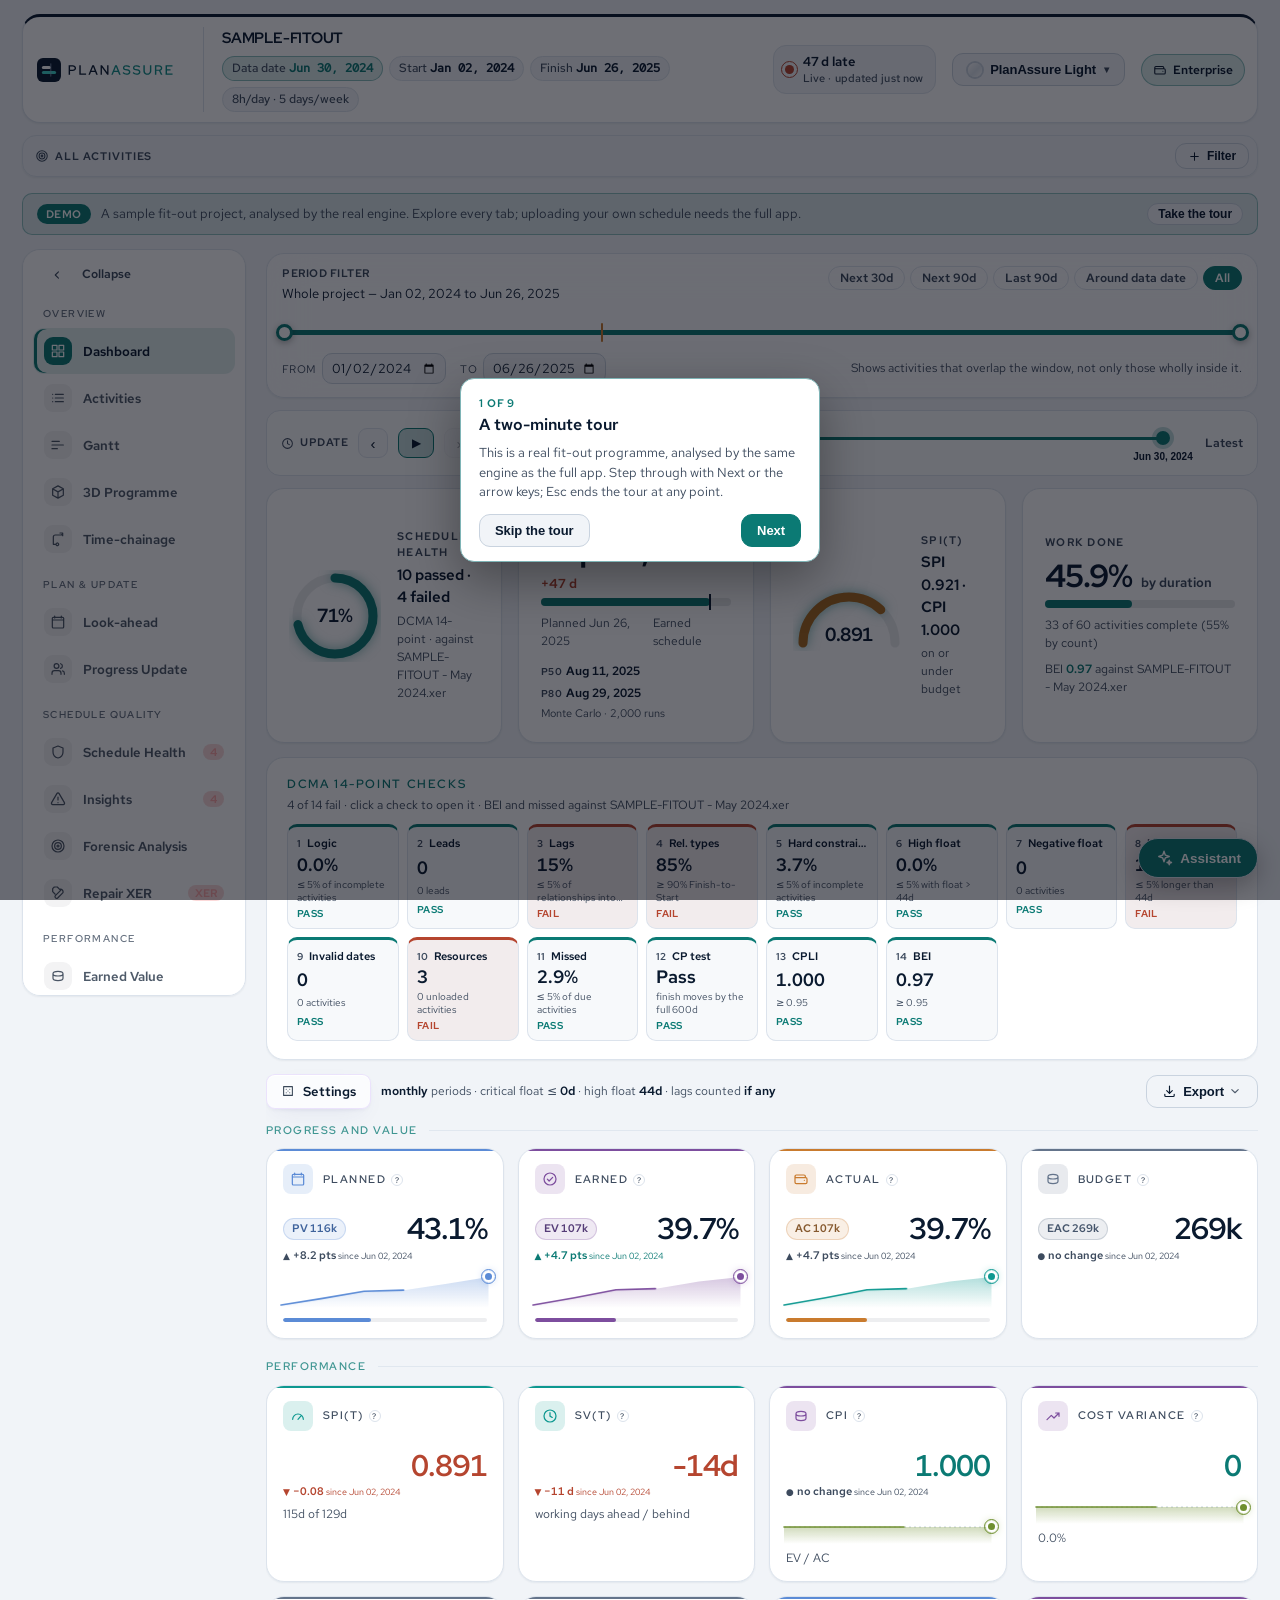
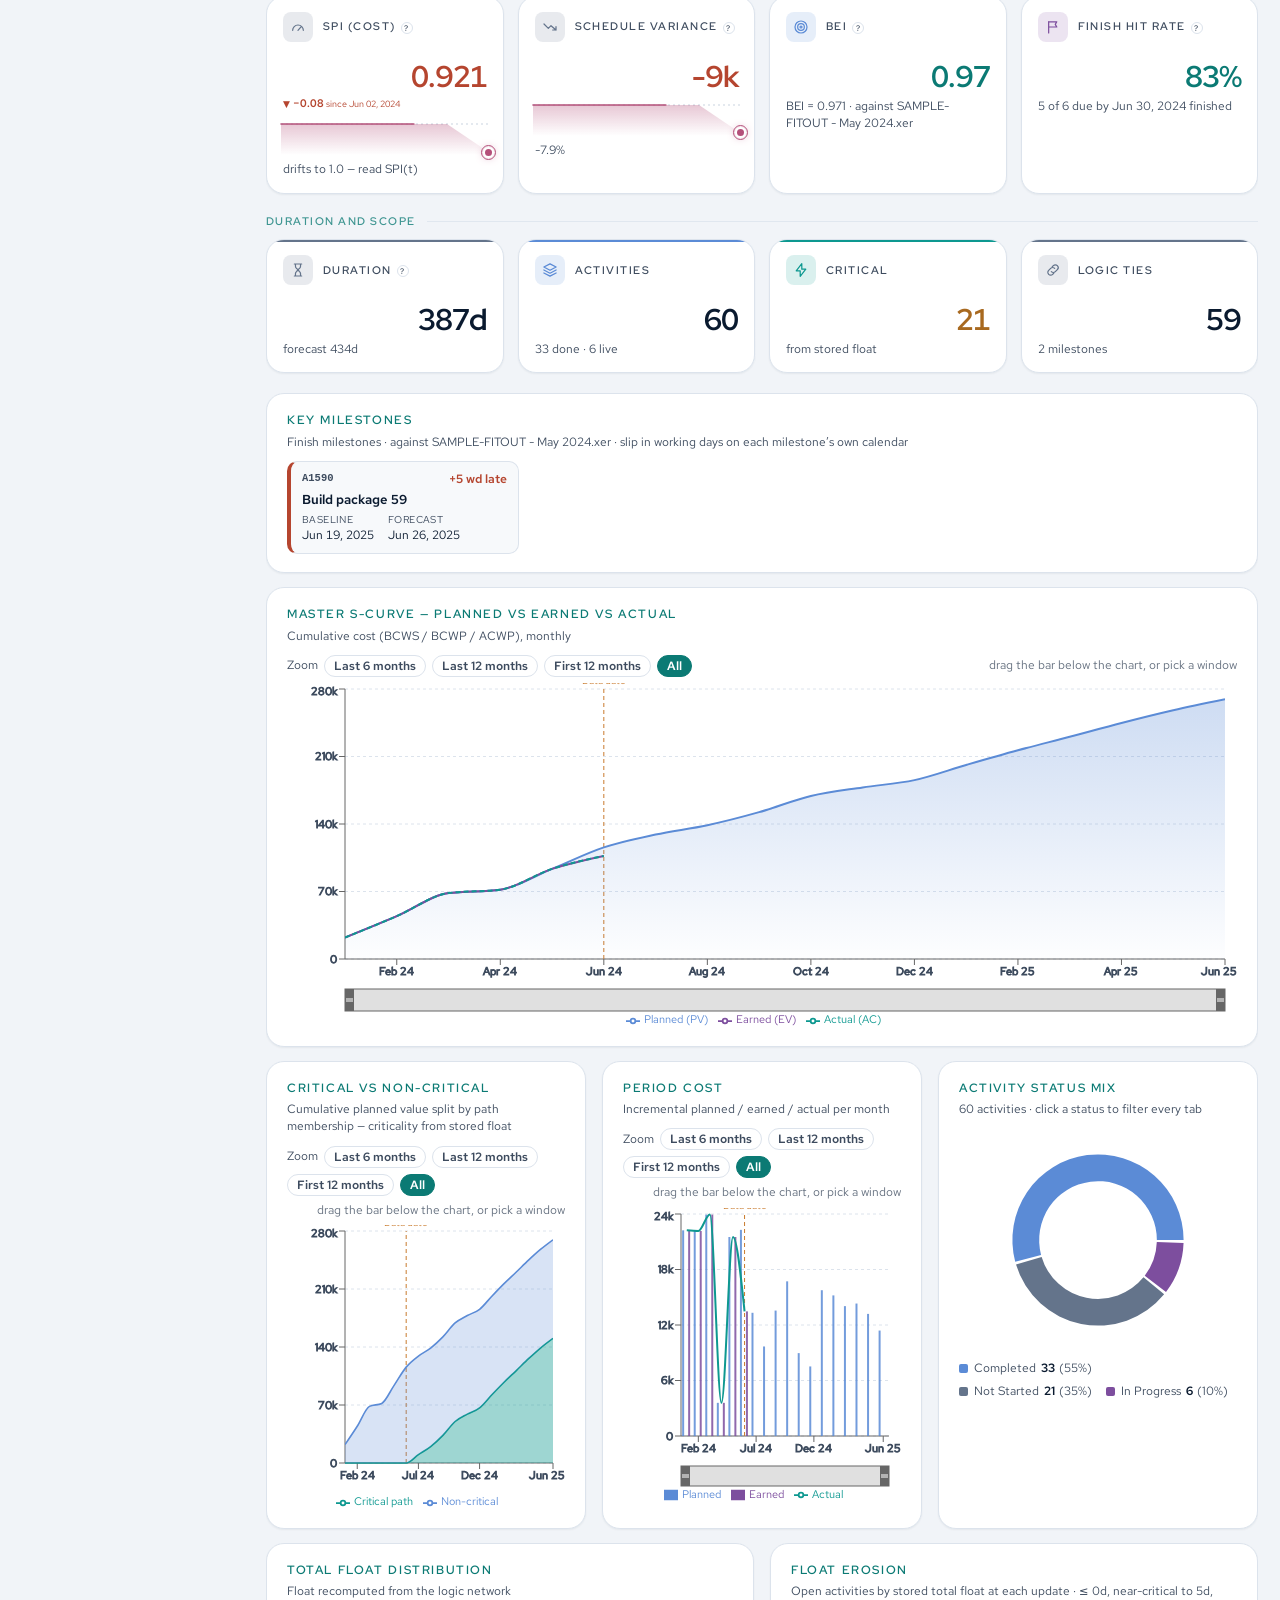
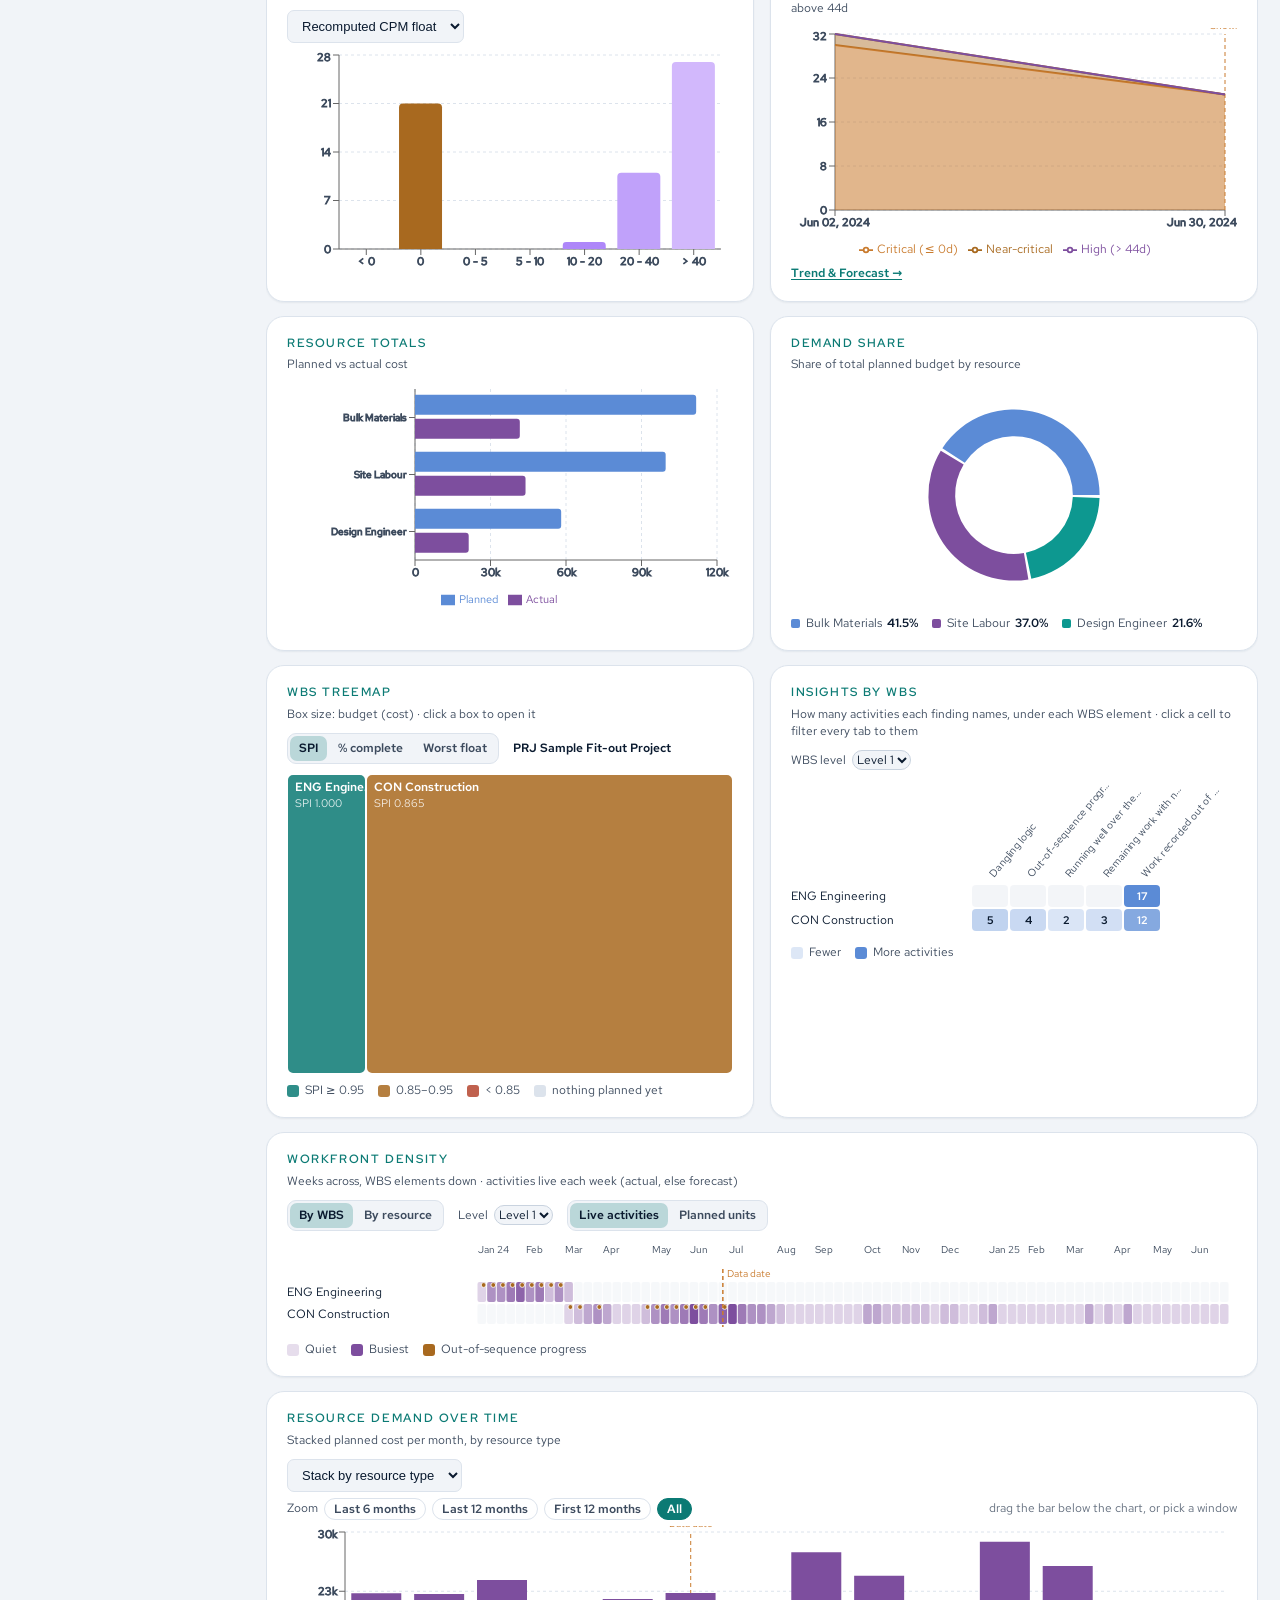
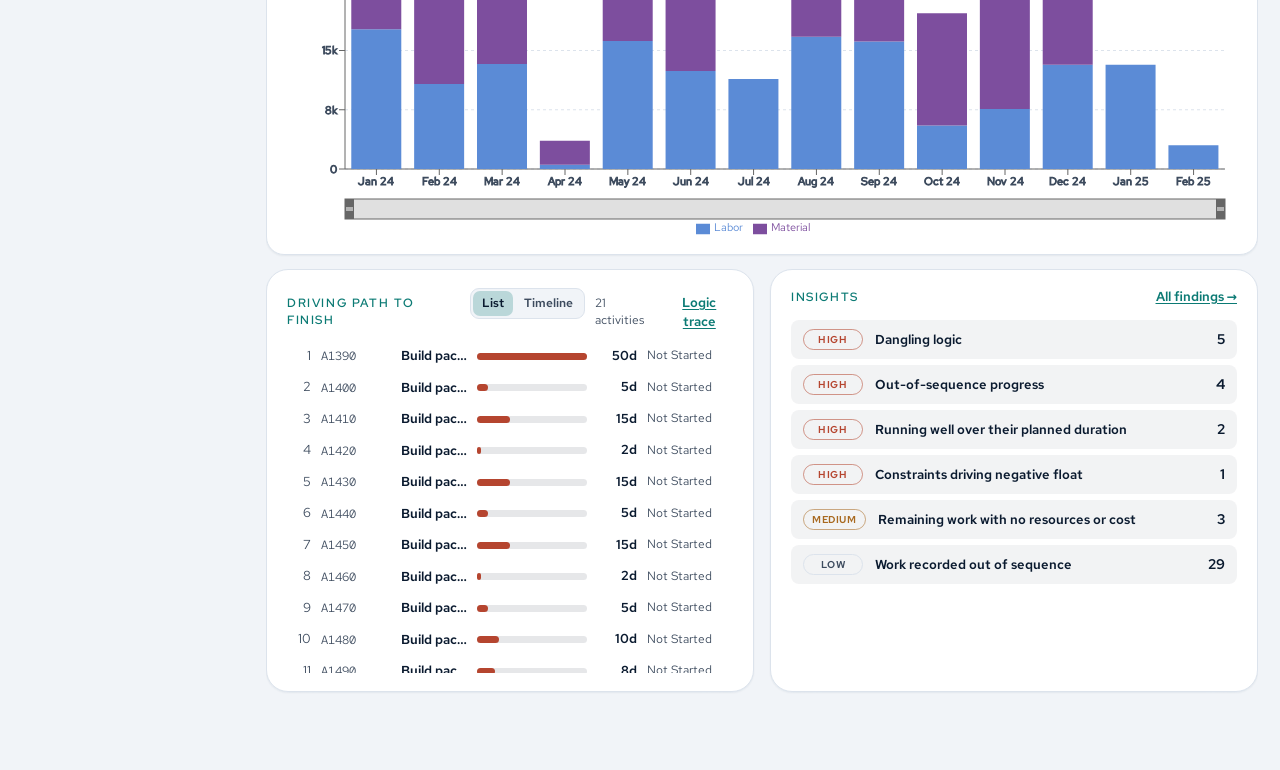
==== commit 1884dd46: "Demo: richer logic trace, the selected activity marked" ====
--- a/demo/index.html
+++ b/demo/index.html
@@ -4,8 +4,8 @@
     <meta charset="UTF-8" />
     <meta name="viewport" content="width=device-width, initial-scale=1.0" />
     <title>P6 Schedule Analytics &amp; Forensics</title>
-    <script type="module" crossorigin src="./assets/index-CjBPjKNa.js"></script>
-    <link rel="stylesheet" crossorigin href="./assets/index-CuOJlTjv.css">
+    <script type="module" crossorigin src="./assets/index-Cpn4RRFA.js"></script>
+    <link rel="stylesheet" crossorigin href="./assets/index-UKbY4Z1H.css">
   </head>
   <body>
     <div id="root"></div>
--- a/demo/assets/index-UKbY4Z1H.css
+++ b/demo/assets/index-UKbY4Z1H.css
@@ -0,0 +1 @@
+@font-face{font-family:Inter Tight;font-style:normal;font-display:swap;font-weight:400;src:url(./inter-tight-latin-400-normal-iW8qmuJY.woff2) format("woff2"),url(./inter-tight-latin-400-normal-BLrFJfvD.woff) format("woff")}@font-face{font-family:Inter Tight;font-style:normal;font-display:swap;font-weight:500;src:url(./inter-tight-latin-500-normal-BFXNXuvF.woff2) format("woff2"),url(./inter-tight-latin-500-normal-pobXraBK.woff) format("woff")}@font-face{font-family:Inter Tight;font-style:normal;font-display:swap;font-weight:600;src:url(./inter-tight-latin-600-normal-BgSTtRxb.woff2) format("woff2"),url(./inter-tight-latin-600-normal-D7bG6gX1.woff) format("woff")}@font-face{font-family:Inter Tight;font-style:normal;font-display:swap;font-weight:700;src:url(./inter-tight-latin-700-normal-BZKd_v_8.woff2) format("woff2"),url(./inter-tight-latin-700-normal-DvYAVZQd.woff) format("woff")}@font-face{font-family:Inter Tight;font-style:normal;font-display:swap;font-weight:800;src:url(./inter-tight-latin-800-normal-CRGCHRPv.woff2) format("woff2"),url(./inter-tight-latin-800-normal-D2te1T7i.woff) format("woff")}@font-face{font-family:JetBrains Mono;font-style:normal;font-display:swap;font-weight:500;src:url(./jetbrains-mono-latin-500-normal-BWZEU5yA.woff2) format("woff2"),url(./jetbrains-mono-latin-500-normal-CJOVTJB7.woff) format("woff")}@font-face{font-family:Red Hat Display;font-style:normal;font-display:swap;font-weight:500;src:url(./red-hat-display-latin-500-normal-q2vn4sTq.woff2) format("woff2"),url(./red-hat-display-latin-500-normal-BuXLKpl5.woff) format("woff")}@font-face{font-family:Red Hat Display;font-style:normal;font-display:swap;font-weight:600;src:url(./red-hat-display-latin-600-normal-BbN_fQ7Z.woff2) format("woff2"),url(./red-hat-display-latin-600-normal-B3rzeGOx.woff) format("woff")}@font-face{font-family:Red Hat Display;font-style:normal;font-display:swap;font-weight:700;src:url(./red-hat-display-latin-700-normal-DUeyuPwR.woff2) format("woff2"),url(./red-hat-display-latin-700-normal-pELEKMor.woff) format("woff")}@font-face{font-family:Red Hat Text;font-style:normal;font-display:swap;font-weight:400;src:url(./red-hat-text-latin-400-normal-CU14VBGs.woff2) format("woff2"),url(./red-hat-text-latin-400-normal-B-8bUVwG.woff) format("woff")}@font-face{font-family:Red Hat Text;font-style:normal;font-display:swap;font-weight:500;src:url(./red-hat-text-latin-500-normal-c4wcFpAd.woff2) format("woff2"),url(./red-hat-text-latin-500-normal-BVSYZAnq.woff) format("woff")}@font-face{font-family:Red Hat Text;font-style:normal;font-display:swap;font-weight:600;src:url(./red-hat-text-latin-600-normal-IiL3oQyp.woff2) format("woff2"),url(./red-hat-text-latin-600-normal-BXgdy0W7.woff) format("woff")}@font-face{font-family:Red Hat Mono;font-style:normal;font-display:swap;font-weight:400;src:url(./red-hat-mono-latin-400-normal-C-lyubUB.woff2) format("woff2"),url(./red-hat-mono-latin-400-normal-CG-MPK9d.woff) format("woff")}@font-face{font-family:Red Hat Mono;font-style:normal;font-display:swap;font-weight:500;src:url(./red-hat-mono-latin-500-normal-CjZS5o_4.woff2) format("woff2"),url(./red-hat-mono-latin-500-normal-C00uZsq5.woff) format("woff")}:root{--bg: #08080f;--panel: #12121d;--panel-2: #191926;--line: #23233a;--text: #e8e8f2;--muted: #8b8ba6;--accent: #8b5cf6;--good: #22c55e;--warn: #d97706;--bad: #ef4444;--crit: #ec4899;--stripe: #14141f;--on-accent: #ffffff;--s1: #8b5cf6;--s2: #0891b2;--s3: #ec4899;--s4: #d97706;--s5: #3987e5;--s6: #199e70}:root[data-theme=light]{--bg: #f4f5fb;--panel: #ffffff;--panel-2: #f7f8fc;--line: #dfe3ee;--text: #131320;--muted: #5b5b73;--accent: #7c3aed;--good: #15803d;--warn: #c2740a;--bad: #dc2626;--crit: #db2777;--stripe: #f7f8fc;--s1: #7c3aed;--s2: #0891b2;--s3: #db2777;--s4: #c2740a;--s5: #2a78d6;--s6: #1baf7a}:root[data-theme=light] .esrow .kpi{background:linear-gradient(180deg,#e8f0fe,#fff);border-color:#b6cdf0}:root[data-theme=light] .navitem.on{color:#fff}*{box-sizing:border-box}body{margin:0;background:var(--bg);color:var(--text);font:14px/1.5 Segoe UI,system-ui,-apple-system,sans-serif}.app{max-width:1680px;margin:0 auto;padding:20px 24px 60px}.topbar{display:flex;align-items:center;gap:16px;flex-wrap:wrap;padding-bottom:14px;border-bottom:1px solid var(--line);margin-bottom:18px}.brand{font-size:19px;font-weight:700;letter-spacing:.2px}.brand small{display:block;font-size:11px;font-weight:400;color:var(--muted)}.spacer{flex:1}.projline{font-size:12px;color:var(--muted)}.projline b{color:var(--text);font-weight:600}.shell{display:flex;gap:18px;align-items:flex-start}.content{flex:1;min-width:0}.sidenav{width:192px;flex:none;position:sticky;top:16px;display:flex;flex-direction:column;gap:3px}.navitem{display:flex;align-items:center;gap:10px;width:100%;background:transparent;border:1px solid transparent;color:var(--muted);padding:9px 12px;border-radius:9px;cursor:pointer;font-size:13px;font-weight:600;text-align:left;font-family:inherit}.navitem:hover{background:var(--panel);color:var(--text)}.navitem.on{background:var(--accent);border-color:var(--accent);color:#fff}.navitem .ic{width:16px;text-align:center;font-size:13px;opacity:.85}.navitem .lbl{flex:1}.navitem .badge{background:#0000004d;padding:1px 7px;border-radius:10px;font-size:10.5px;font-weight:700}.navitem:not(.on) .badge{background:#ef444433;color:#fca5a5}@media (max-width: 900px){.shell{flex-direction:column;align-items:stretch}.sidenav{width:100%;position:static;flex-direction:row;overflow-x:auto;padding-bottom:4px;gap:4px}.navitem{width:auto;white-space:nowrap}.navitem .ic{display:none}}.grid{display:grid;gap:14px}.g2{grid-template-columns:repeat(2,minmax(0,1fr))}.g3{grid-template-columns:repeat(3,minmax(0,1fr))}.g4{grid-template-columns:repeat(4,minmax(0,1fr))}@media (max-width: 1200px){.g3,.g4{grid-template-columns:repeat(2,minmax(0,1fr))}}@media (max-width: 780px){.g2,.g3,.g4{grid-template-columns:1fr}}.card{background:var(--panel);border:1px solid var(--line);border-radius:12px;padding:14px 16px}.card h3{margin:0 0 2px;font-size:13px;font-weight:700;text-transform:uppercase;letter-spacing:.55px;color:var(--muted)}.card .sub{font-size:11px;color:var(--muted);margin-bottom:10px}.card.span2{grid-column:span 2}@media (max-width: 780px){.card.span2{grid-column:span 1}}.kpis{display:grid;grid-template-columns:repeat(auto-fit,minmax(132px,1fr));gap:10px;margin-bottom:16px}.kpi{background:var(--panel);border:1px solid var(--line);border-radius:10px;padding:11px 13px}.kpi .k{font-size:10.5px;text-transform:uppercase;letter-spacing:.5px;color:var(--muted)}.kpi .v{font-size:22px;font-weight:700;margin-top:3px;line-height:1.15}.kpi .x{font-size:11px;color:var(--muted);margin-top:2px}.kpi[title]{cursor:help}.qm{display:inline-grid;place-items:center;width:12px;height:12px;border:1px solid var(--line);border-radius:50%;font-size:8px;margin-left:5px;color:var(--muted);vertical-align:middle}.esrow .kpi{border-color:#3b5680;background:linear-gradient(180deg,#1e2c44,var(--panel))}.good{color:var(--good)}.warn{color:var(--warn)}.bad{color:var(--bad)}.neutral{color:var(--text)}.drop{border:2px dashed var(--line);border-radius:16px;padding:56px 28px;text-align:center;background:var(--panel);transition:.15s;cursor:pointer}.drop.hot{border-color:var(--accent);background:var(--panel-2)}.drop h2{margin:0 0 8px;font-size:20px}.drop p{color:var(--muted);margin:4px 0}.hint{font-size:12px;color:var(--muted);margin-top:18px}.btn{background:var(--accent);color:#fff;border:0;border-radius:8px;padding:9px 16px;font-size:13px;font-weight:600;cursor:pointer;text-decoration:none;display:inline-block}.btn:hover{filter:brightness(1.1)}.btn.ghost{background:transparent;border:1px solid var(--line);color:var(--text)}.btn:disabled{opacity:.5;cursor:not-allowed}.err{background:#ef44441f;border:1px solid var(--bad);color:#fecaca;padding:11px 14px;border-radius:9px;margin:14px 0;font-size:13px}.bar{height:6px;background:var(--line);border-radius:4px;overflow:hidden;margin-top:18px}.bar>div{height:100%;background:var(--accent);transition:width .2s}.diag{border-left:3px solid var(--line);padding:9px 13px;margin-bottom:8px;background:var(--panel-2);border-radius:0 8px 8px 0}.diag.critical{border-left-color:var(--bad)}.diag.warning{border-left-color:var(--warn)}.diag.info{border-left-color:var(--accent)}.diag .t{font-weight:700;font-size:13px;margin-bottom:3px}.diag .d{font-size:12.5px;color:var(--muted)}.check{background:var(--panel);border:1px solid var(--line);border-radius:10px;margin-bottom:9px}.check .hd{display:flex;align-items:center;gap:12px;padding:12px 14px;cursor:pointer}.check .hd:hover{background:var(--panel-2);border-radius:10px}.num{width:26px;height:26px;flex:none;border-radius:7px;background:var(--panel-2);display:grid;place-items:center;font-size:12px;font-weight:700;color:var(--muted)}.check .nm{font-weight:650;font-size:14px}.check .ds{font-size:11.5px;color:var(--muted);margin-top:2px}.pill{font-size:10.5px;font-weight:800;padding:3px 10px;border-radius:20px;letter-spacing:.6px;flex:none}.pill.pass{background:#22c55e29;color:var(--good)}.pill.fail{background:#ef444429;color:var(--bad)}.pill.na{background:#94a3b829;color:var(--muted)}.metric{font-size:12.5px;color:var(--muted);text-align:right;flex:none;min-width:190px}.metric b{color:var(--text);display:block;font-size:13px}.body{border-top:1px solid var(--line);padding:12px 14px}.note{font-size:12px;color:var(--muted);margin-bottom:10px;font-style:italic}.tblwrap{overflow:auto;max-height:430px;border:1px solid var(--line);border-radius:8px}table{border-collapse:collapse;width:100%;font-size:12.5px}th,td{padding:7px 10px;text-align:left;border-bottom:1px solid var(--line);white-space:nowrap}th{background:var(--panel-2);position:sticky;top:0;font-size:11px;text-transform:uppercase;letter-spacing:.4px;color:var(--muted);z-index:1}td.wrap{white-space:normal;min-width:240px}tbody tr:hover{background:var(--panel-2)}.mono{font-family:Cascadia Code,Consolas,monospace;font-size:12px}.pager{display:flex;align-items:center;gap:9px;margin-top:9px;font-size:12px;color:var(--muted)}.settings{display:flex;gap:14px;flex-wrap:wrap;align-items:flex-end}.field{display:flex;flex-direction:column;gap:4px}.field label{font-size:10.5px;text-transform:uppercase;letter-spacing:.5px;color:var(--muted)}.field input,.field select,select.inline{background:var(--bg);border:1px solid var(--line);color:var(--text);border-radius:7px;padding:7px 9px;font-size:13px;min-width:128px}.field input:focus,.field select:focus,select.inline:focus{outline:1px solid var(--accent)}.legend{display:flex;gap:14px;flex-wrap:wrap;font-size:11.5px;color:var(--muted);margin-top:6px}.legend i{display:inline-block;width:10px;height:10px;border-radius:3px;margin-right:5px}.searchrow{display:flex;gap:9px;margin-bottom:10px;flex-wrap:wrap}.searchrow input,.searchrow select{background:var(--bg);border:1px solid var(--line);color:var(--text);border-radius:7px;padding:7px 10px;font-size:13px}.searchrow input{flex:1;min-width:200px}.chk{display:flex;align-items:center;gap:6px;font-size:12.5px;color:var(--muted)}.empty{color:var(--muted);font-size:13px;padding:22px;text-align:center}.minilegend{display:flex;flex-wrap:wrap;gap:5px 14px;margin-top:8px;font-size:11.5px;color:var(--muted)}.minilegend span{display:inline-flex;align-items:center;white-space:nowrap}.minilegend b{color:var(--text);margin-left:5px;font-weight:600}.minilegend i{display:inline-block;width:9px;height:9px;border-radius:2px;margin-right:6px}.sev{flex:none;font-size:10px;font-weight:800;letter-spacing:.5px;padding:3px 9px;border-radius:20px;text-transform:uppercase;min-width:62px;text-align:center}.sev.critical{background:#ef44442e;color:#fca5a5}.sev.high{background:#f973162e;color:#fdba74}.sev.medium{background:#f59e0b29;color:#fcd34d}.sev.low{background:#94a3b829;color:var(--muted)}.rec{background:var(--panel-2);border-left:3px solid var(--accent);padding:10px 13px;border-radius:0 8px 8px 0;margin-bottom:11px;font-size:13px}.rec b{display:block;font-size:10.5px;text-transform:uppercase;letter-spacing:.5px;color:var(--accent);margin-bottom:4px}.ganttwrap{display:flex;align-items:flex-start;border:1px solid var(--line);border-radius:8px;overflow-y:auto;max-height:640px;background:var(--bg);margin-top:8px}.gantt-labels{flex:none;width:296px;position:sticky;left:0;z-index:2;background:var(--bg);border-right:1px solid var(--line)}.gantt-labels .ghead{border-bottom:1px solid var(--line)}.grow{display:flex;align-items:center;gap:7px;padding:0 9px;font-size:11px;color:#cbd5e1;overflow:hidden;white-space:nowrap}.grow:nth-child(2n){background:var(--stripe)}.grow.crit .gid{color:#fda4af}.gid{font-family:Cascadia Code,Consolas,monospace;flex:none;opacity:.95}.gnm{overflow:hidden;text-overflow:ellipsis;color:var(--muted)}.gantt-chart{flex:1;overflow-x:auto;min-width:0}.ganttwrap text{-webkit-user-select:none;user-select:none}.optrow{display:flex;gap:16px;flex-wrap:wrap;align-items:flex-start;background:var(--panel-2);padding:11px 13px;border-radius:8px;margin-bottom:11px}.opthelp{font-size:11px;color:var(--muted);margin-top:3px}.cellinput{width:100%;background:var(--bg);border:1px solid var(--accent);color:var(--text);border-radius:5px;padding:3px 7px;font-family:Cascadia Code,Consolas,monospace;font-size:12px}.cellinput:disabled{border-color:var(--line);color:var(--muted)}.okmsg{background:#22c55e1f;border:1px solid var(--good);color:#bbf7d0;padding:11px 14px;border-radius:9px;margin:12px 0;font-size:13px}.modalbg{position:fixed;top:0;right:0;bottom:0;left:0;background:#020617b8;display:grid;place-items:center;z-index:50;padding:20px}.modal{background:var(--panel);border:1px solid var(--line);border-radius:14px;padding:20px 22px;width:min(680px,100%);max-height:88vh;overflow:auto;box-shadow:0 24px 60px #00000080}.modal.wide{width:min(1240px,100%)}.revsum{display:flex;gap:18px;flex-wrap:wrap;align-items:center;background:var(--panel-2);border-radius:8px;padding:10px 14px;margin-bottom:12px;font-size:12.5px;color:var(--muted)}.revsum b{color:var(--text);font-size:15px;margin-right:4px}.modal h3{margin:0 0 4px;font-size:16px}.modal .msub{margin:0 0 14px;font-size:12.5px;color:var(--muted)}.mactions{display:flex;justify-content:flex-end;gap:9px}.zoomrow{display:flex;align-items:center;gap:9px;margin:10px 0 4px}.zoomrow input[type=range]{flex:1;max-width:300px;accent-color:var(--accent)}.zlabel{font-size:11.5px;color:var(--muted);white-space:nowrap}.zbtn{padding:4px 11px;font-size:15px;line-height:1}@media print{:root{--bg: #fff;--panel: #fff;--panel-2: #f4f6f9;--line: #cbd5e1;--text: #0f172a;--muted: #475569}body{background:#fff}.noprint{display:none!important}.app{max-width:none;padding:0}.card,.check{break-inside:avoid;page-break-inside:avoid;border-color:#cbd5e1}.tblwrap{max-height:none;overflow:visible}.g3,.g4{grid-template-columns:repeat(2,minmax(0,1fr))}}.cibar{display:inline-block;width:46px;height:6px;border-radius:3px;background:var(--line);margin-right:7px;vertical-align:middle;overflow:hidden}.cibar i{display:block;height:100%;background:var(--crit)}.runbox{display:flex;align-items:center;gap:16px;padding:6px 2px}.runtitle{font-size:14px;font-weight:650}.runsub{font-size:12px;color:var(--muted);margin-top:2px}.spinner{width:30px;height:30px;flex:none;border-radius:50%;border:3px solid var(--line);border-top-color:var(--accent);animation:spin .8s linear infinite}@keyframes spin{to{transform:rotate(360deg)}}body{background-attachment:fixed;background-image:radial-gradient(58rem 42rem at 8% -12%,rgba(59,130,246,.2),transparent 60%),radial-gradient(46rem 38rem at 96% 4%,rgba(168,85,247,.16),transparent 62%),radial-gradient(52rem 40rem at 46% 108%,rgba(20,184,166,.14),transparent 60%)}:root[data-theme=light] body{background-image:radial-gradient(58rem 42rem at 8% -12%,rgba(37,99,235,.16),transparent 60%),radial-gradient(46rem 38rem at 96% 4%,rgba(147,51,234,.12),transparent 62%),radial-gradient(52rem 40rem at 46% 108%,rgba(13,148,136,.12),transparent 60%)}.card,.kpi,.check,.modal,.drop,.slicer,.diag{background-color:#1e293bb8;-webkit-backdrop-filter:blur(14px) saturate(140%);backdrop-filter:blur(14px) saturate(140%);border-color:#94a3b838}.card,.modal{box-shadow:0 8px 30px #02061747}.kpi:hover,.card:hover{border-color:#94a3b857}.diag{background-color:#263449a8}.esrow .kpi{background:linear-gradient(180deg,#253c60d1,#1e293bb8)}:root[data-theme=light] .card,:root[data-theme=light] .kpi,:root[data-theme=light] .check,:root[data-theme=light] .modal,:root[data-theme=light] .drop,:root[data-theme=light] .slicer,:root[data-theme=light] .diag{background-color:#ffffffbd;border-color:#0f172a1a}:root[data-theme=light] .card,:root[data-theme=light] .modal{box-shadow:0 8px 28px #0f172a1a}:root[data-theme=light] .diag{background-color:#f1f5f9c7}:root[data-theme=light] .esrow .kpi{background:linear-gradient(180deg,#e0eeffdb,#ffffffbd)}.sidenav .navitem.on{-webkit-backdrop-filter:blur(10px);backdrop-filter:blur(10px);box-shadow:0 4px 14px #2563eb52}thead th{-webkit-backdrop-filter:blur(8px);backdrop-filter:blur(8px)}@media print{body{background-image:none}.card,.kpi,.check,.modal,.drop,.slicer,.diag{background-color:#fff!important;backdrop-filter:none!important;-webkit-backdrop-filter:none!important;box-shadow:none!important}}.slicer{border:1px solid var(--line);border-radius:12px;padding:12px 15px 13px;margin:4px 0 12px}.slicerhead{display:flex;align-items:flex-start;gap:14px;flex-wrap:wrap}.slicertitle{font-size:10.5px;text-transform:uppercase;letter-spacing:.5px;color:var(--muted);font-weight:700}.slicerrange{font-size:13px;margin-top:2px}.slicerrange b{font-weight:650}.slicerpresets{margin-left:auto;display:flex;gap:5px;flex-wrap:wrap}.chip{background:transparent;border:1px solid var(--line);color:var(--muted);border-radius:20px;padding:3px 11px;font-size:11.5px;cursor:pointer;font-family:inherit;font-weight:600}.chip:hover{color:var(--text);border-color:var(--accent)}.chip.on{background:var(--accent);border-color:var(--accent);color:#fff}.track{position:relative;height:30px;margin:14px 2px 6px;cursor:pointer;touch-action:none}.track:before{content:"";position:absolute;left:0;right:0;top:13px;height:5px;border-radius:3px;background:var(--line)}.sel{position:absolute;top:13px;height:5px;border-radius:3px;background:linear-gradient(90deg,var(--accent),#8b5cf6)}.handle{position:absolute;top:7px;width:17px;height:17px;margin-left:-8.5px;border-radius:50%;background:#fff;border:3px solid var(--accent);cursor:grab;padding:0;box-shadow:0 2px 7px #00000052}.handle:active{cursor:grabbing;transform:scale(1.12)}.ddmark{position:absolute;top:6px;width:2px;height:19px;margin-left:-1px;background:var(--crit);border-radius:1px}.slicerfoot{display:flex;align-items:center;gap:14px;flex-wrap:wrap}.slicerfoot label{display:flex;align-items:center;gap:6px;font-size:11px;text-transform:uppercase;letter-spacing:.4px;color:var(--muted)}.slicerfoot input[type=date]{background:var(--bg);border:1px solid var(--line);color:var(--text);border-radius:7px;padding:5px 8px;font-size:12.5px;font-family:inherit}.slicernote{font-size:11.5px;color:var(--muted);margin-left:auto}.band{margin-bottom:14px}.bandtitle{font-size:10px;font-weight:800;letter-spacing:.9px;text-transform:uppercase;color:var(--muted);opacity:.78;margin:0 0 7px 2px}.band .kpis{margin-bottom:0}.kpi{position:relative;overflow:hidden;transition:transform .12s ease,border-color .12s ease}.kpi:before{content:"";position:absolute;left:0;top:0;bottom:0;width:3px;background:var(--acc);opacity:.85}.kpi{padding-left:15px}.kpi:hover{transform:translateY(-1px)}.acc-blue{--acc: var(--s1)}.acc-green{--acc: var(--s2)}.acc-amber{--acc: var(--s4)}.acc-rose{--acc: var(--s3)}.acc-slate{--acc: #6f6f8c}:root[data-theme=light] .acc-slate{--acc: #64748b}.kpi .k{display:flex;align-items:center;gap:6px}.kicon{color:var(--acc);flex:none;opacity:.95}.kpi .k>span{overflow:hidden;text-overflow:ellipsis;white-space:nowrap}.kbar{height:3px;border-radius:2px;background:var(--line);margin:7px 0 2px;overflow:hidden}.kbar i{display:block;height:100%;background:var(--acc);border-radius:2px}.setbar{display:flex;align-items:center;gap:10px;flex-wrap:wrap;margin-bottom:14px}.setbtn{display:inline-flex;align-items:center;gap:8px;background:var(--panel);border:1px solid var(--line);color:var(--text);border-radius:9px;padding:8px 14px;font-size:12.5px;font-weight:600;cursor:pointer;font-family:inherit;-webkit-backdrop-filter:blur(12px);backdrop-filter:blur(12px)}.setbtn:hover{border-color:var(--accent)}.setsummary{font-size:12px;color:var(--muted)}.setsummary b{color:var(--text);font-weight:600}@media (max-width: 640px){.kpis{grid-template-columns:repeat(auto-fit,minmax(148px,1fr))}}.navitem .ic{width:15px;height:15px;flex:none;opacity:.9}.navitem.on .ic{opacity:1}.setbtn svg{opacity:.8}.kpi{padding:12px 13px 12px 15px}.ktop{display:flex;align-items:center;gap:9px;margin-bottom:7px}.kchip{width:32px;height:32px;flex:none;border-radius:9px;display:grid;place-items:center;color:var(--acc);background:var(--acc-soft);box-shadow:inset 0 0 0 1px var(--acc-line)}.kpi .k{font-size:10.5px;text-transform:uppercase;letter-spacing:.5px;color:var(--muted);font-weight:700;line-height:1.25;display:block;min-width:0}.kpi .v{font-size:23px;margin-top:0}.kpi{--acc-soft: color-mix(in srgb, var(--acc) 17%, transparent);--acc-line: color-mix(in srgb, var(--acc) 30%, transparent)}:root[data-theme=light] .kpi{--acc-soft: color-mix(in srgb, var(--acc) 11%, transparent);--acc-line: color-mix(in srgb, var(--acc) 22%, transparent)}.kpi:hover .kchip{background:var(--acc-line)}.kpis{grid-template-columns:repeat(auto-fit,minmax(178px,1fr))}@media (max-width: 640px){.kpis{grid-template-columns:repeat(auto-fit,minmax(158px,1fr))}.kchip{width:28px;height:28px;border-radius:8px}}:root{--glass-bg: rgba(18, 18, 29, .66);--glass-brd: rgba(139, 92, 246, .17);--glass-hi: rgba(255, 255, 255, .07);--glass-lo: rgba(0, 0, 0, .5);--glass-blur: 22px}:root[data-theme=light]{--glass-bg: rgba(255, 255, 255, .72);--glass-brd: rgba(124, 58, 237, .13);--glass-hi: rgba(255, 255, 255, .9);--glass-lo: rgba(49, 46, 129, .12)}.card,.kpi,.check,.modal,.drop,.slicer,.setbtn{position:relative;background-color:var(--glass-bg);-webkit-backdrop-filter:blur(var(--glass-blur)) saturate(165%);backdrop-filter:blur(var(--glass-blur)) saturate(165%);border-color:var(--glass-brd);box-shadow:0 1px 0 0 var(--glass-hi) inset,0 8px 26px -10px var(--glass-lo),0 2px 6px -3px var(--glass-lo)}.card:after,.kpi:after,.modal:after{content:"";position:absolute;inset:0 0 auto 0;height:45%;border-radius:inherit;background:linear-gradient(180deg,var(--glass-hi),transparent);opacity:.55;pointer-events:none}.kpi:after{height:55%}.kpi{transition:transform .16s cubic-bezier(.2,.8,.3,1),box-shadow .16s ease}.kpi:hover{transform:translateY(-2px);box-shadow:0 1px 0 0 var(--glass-hi) inset,0 16px 34px -12px var(--glass-lo),0 3px 10px -4px var(--glass-lo)}.kpi:before{box-shadow:0 0 14px -2px var(--acc)}.kpi{background-image:linear-gradient(158deg,color-mix(in srgb,var(--acc) 13%,transparent),transparent 58%)}.kpi:hover{border-color:color-mix(in srgb,var(--acc) 55%,transparent);box-shadow:0 1px 0 0 var(--glass-hi) inset,0 0 0 1px color-mix(in srgb,var(--acc) 14%,transparent),0 14px 32px -14px color-mix(in srgb,var(--acc) 80%,transparent),0 3px 10px -4px var(--glass-lo)}.kchip{box-shadow:inset 0 0 0 1px var(--acc-line),0 0 14px -4px color-mix(in srgb,var(--acc) 70%,transparent)}.kbar i{box-shadow:0 0 8px -1px color-mix(in srgb,var(--acc) 75%,transparent)}.kpill{font-size:10.5px;padding:2px 7px;border-radius:6px;color:var(--acc);background:var(--acc-soft);border:1px solid var(--acc-line);font-variant-numeric:tabular-nums;white-space:nowrap}.kvrow{display:flex;align-items:baseline;gap:8px}.kvrow .v{margin-left:auto}.sidenav .navitem.on{background:linear-gradient(100deg,color-mix(in srgb,var(--accent) 92%,transparent),color-mix(in srgb,var(--accent) 72%,#1e0b3a));border-color:transparent;box-shadow:0 1px #fff3 inset,0 8px 20px -8px color-mix(in srgb,var(--accent) 85%,transparent)}:root[data-theme=light] .sidenav .navitem.on{background:linear-gradient(100deg,var(--accent),color-mix(in srgb,var(--accent) 80%,#000));box-shadow:0 8px 20px -10px color-mix(in srgb,var(--accent) 70%,transparent)}body{background-attachment:fixed;background-image:radial-gradient(58rem 40rem at 7% -12%,rgba(139,92,246,.2),transparent 62%),radial-gradient(48rem 34rem at 97% 3%,rgba(236,72,153,.13),transparent 64%)}:root[data-theme=light] body{background-image:radial-gradient(58rem 40rem at 7% -12%,rgba(124,58,237,.11),transparent 62%),radial-gradient(48rem 34rem at 97% 3%,rgba(219,39,119,.08),transparent 64%)}@media (prefers-reduced-motion: reduce){.kpi{transition:none}.kpi:hover{transform:none}}@media print{.card:after,.kpi:after,.modal:after{display:none}.card,.kpi,.check,.modal,.drop,.slicer{background-color:#fff!important;box-shadow:none!important;backdrop-filter:none!important;-webkit-backdrop-filter:none!important}}.chartwrap{position:relative}.zoomctl{display:flex;align-items:center;gap:6px;flex-wrap:wrap;margin:0 0 6px;font-size:11.5px;color:var(--muted)}.zoomctl .chip{padding:2px 9px}.zoomhint{margin-left:auto;opacity:.8}.brushnote{font-size:11px;color:var(--muted);margin-top:4px;font-style:italic}:root[data-glass=off] .card,:root[data-glass=off] .kpi,:root[data-glass=off] .check,:root[data-glass=off] .modal,:root[data-glass=off] .drop,:root[data-glass=off] .slicer,:root[data-glass=off] .setbtn,:root[data-glass=off] .logincard{background-color:var(--panel);-webkit-backdrop-filter:none;backdrop-filter:none;border-color:var(--line)}:root[data-glass=off] .card:after,:root[data-glass=off] .kpi:after,:root[data-glass=off] .modal:after,:root[data-glass=off] .logincard:after{display:none}:root[data-glass=off] body{background-image:none}:root[data-density=compact] .card{padding:9px 11px}:root[data-density=compact] .kpi{padding:8px 10px}:root[data-density=compact] .grid{gap:9px}:root[data-density=compact] table td,:root[data-density=compact] table th{padding:4px 7px}.bootwait{padding:60px;text-align:center;color:var(--muted)}.loginwrap{min-height:100vh;display:flex;align-items:center;justify-content:center;padding:24px}.logincard{width:100%;max-width:400px;display:flex;flex-direction:column;gap:14px;padding:26px 26px 20px;border:1px solid var(--glass-brd);border-radius:16px;position:relative;background-color:var(--glass-bg);-webkit-backdrop-filter:blur(var(--glass-blur)) saturate(165%);backdrop-filter:blur(var(--glass-blur)) saturate(165%);box-shadow:0 1px 0 0 var(--glass-hi) inset,0 20px 50px -18px var(--glass-lo)}.logincard:after{content:"";position:absolute;inset:0 0 auto 0;height:42%;border-radius:inherit;pointer-events:none;opacity:.5;background:linear-gradient(180deg,var(--glass-hi),transparent)}.logincard>*{position:relative;z-index:1}.loginbrand{display:flex;gap:12px;align-items:center}.loginmark{width:42px;height:42px;flex:0 0 42px;border-radius:12px;display:grid;place-items:center;color:#fff;background:var(--accent);box-shadow:0 6px 18px -6px var(--accent)}.loginbrand h1{font-size:16px;margin:0}.loginbrand p{font-size:11.5px;color:var(--muted);margin:2px 0 0}.logincard .field{display:flex;flex-direction:column;gap:4px}.logincard .field>span{font-size:11.5px;color:var(--muted)}.logincard input{width:100%;padding:9px 10px;border-radius:8px;border:1px solid var(--line);background:var(--panel);color:var(--text);font:inherit}.logincard .btn{justify-content:center;padding:10px}.loginfoot{display:flex;gap:6px;align-items:center;justify-content:center;font-size:11px;color:var(--muted);border-top:1px solid var(--line);padding-top:12px}.pwrow{display:flex;gap:6px;align-items:center}.pwrow input{flex:1;min-width:0}.pweye{background:transparent;border:1px solid var(--line);border-radius:8px;color:var(--muted);padding:7px 9px;cursor:pointer}.pweye:hover{color:var(--text)}.whoami{display:flex;align-items:center;gap:8px;margin-left:4px}.whotext{text-align:right;line-height:1.25}.whotext b{font-size:12px;display:block}.whotext small{font-size:10.5px;color:var(--muted);text-transform:capitalize}.subnav{display:flex;gap:6px;margin-bottom:12px;flex-wrap:wrap}.subnav .chip{display:inline-flex;align-items:center;gap:6px;padding:6px 12px}.subhead{display:flex;align-items:center;gap:6px;margin:0 0 2px;font-size:11.5px;text-transform:uppercase;letter-spacing:.5px;color:var(--muted)}.adminrow{display:flex;gap:12px;align-items:flex-end;flex-wrap:wrap;margin-bottom:12px}.adminrow .field{display:flex;flex-direction:column;gap:3px}.adminrow label{font-size:11px;color:var(--muted)}.adminrow input,.adminrow select{padding:7px 9px;border-radius:7px;border:1px solid var(--line);background:var(--panel);color:var(--text);font:inherit;font-size:12.5px}.newuser{padding:12px;border:1px dashed var(--line);border-radius:10px;background:var(--panel-2)}.btn.danger{background:var(--bad)}.confirmdel{display:inline-flex;gap:5px}tr.inactive td{opacity:.55}.pill{display:inline-block;padding:2px 8px;border-radius:999px;font-size:11px;background:var(--panel-2);border:1px solid var(--line);color:var(--muted)}.pill.warn{border-color:var(--warn);color:var(--warn)}.segbtns{display:flex;gap:5px}.wbstree{max-height:420px;overflow:auto;border:1px solid var(--line);border-radius:9px;background:var(--panel);padding:5px 0}.wbsrow{display:flex;align-items:center;gap:5px;padding:3px 8px 3px 0;font-size:12.5px}.wbsrow:hover{background:var(--panel-2)}.wbsrow.on{background:color-mix(in srgb,var(--accent) 14%,transparent)}.wbsrow .chk{flex:1;min-width:0}.wbsname{overflow:hidden;text-overflow:ellipsis;white-space:nowrap}.wbscount{font-size:11px;color:var(--muted);font-variant-numeric:tabular-nums;flex:0 0 auto}.twist{width:16px;flex:0 0 16px;background:none;border:0;cursor:pointer;color:var(--muted);font-size:11px;padding:0}.codeblock{margin-bottom:10px}.codetype{font-size:11px;color:var(--muted);text-transform:uppercase;letter-spacing:.5px;margin-bottom:4px}.codevals{display:flex;flex-wrap:wrap;gap:5px;max-height:150px;overflow:auto}.codevals .cnt{opacity:.6;font-size:10px;margin-left:3px}.swatches{display:flex;gap:6px;align-items:center}.swatch{width:24px;height:24px;border-radius:7px;cursor:pointer;border:2px solid transparent}.swatch.on{border-color:var(--text)}.swatches input[type=color]{width:30px;height:26px;padding:0;border:1px solid var(--line);border-radius:7px;background:none;cursor:pointer}.demobar{display:flex;align-items:center;gap:10px;flex-wrap:wrap;margin:0 0 14px;padding:9px 14px;border-radius:10px;font-size:12.5px;color:var(--muted);border:1px solid color-mix(in srgb,var(--accent) 38%,transparent);background:color-mix(in srgb,var(--accent) 9%,transparent)}.demobar b{color:#fff;background:var(--accent);padding:2px 9px;border-radius:999px;font-size:11px;letter-spacing:.4px;text-transform:uppercase}.riskhead{display:flex;align-items:flex-end;gap:18px;flex-wrap:wrap;margin-bottom:14px}.riskhead>div:first-child{flex:1;min-width:280px}.riskhead h2{margin:0 0 4px;font-size:20px;letter-spacing:-.2px}.riskhead p{margin:0;font-size:12.5px;color:var(--muted);max-width:760px}.seg{display:inline-flex;gap:2px;padding:3px;border-radius:10px;background:var(--panel-2);border:1px solid var(--line);flex-wrap:wrap}.seg button{background:transparent;border:0;color:var(--muted);font:inherit;font-size:12.5px;font-weight:600;padding:7px 13px;border-radius:7px;cursor:pointer;white-space:nowrap}.seg button:hover:not(:disabled){color:var(--text)}.seg button.on{background:var(--accent);color:#fff}.seg button:disabled{opacity:.4;cursor:not-allowed}.seg.small button{font-size:11px;padding:4px 9px}.cardhead{display:flex;align-items:flex-start;gap:12px;flex-wrap:wrap}.cardhead>div:first-child{flex:1;min-width:220px}.cardtools{display:flex;gap:8px;align-items:center;flex-wrap:wrap;margin-bottom:10px}.btn.big{padding:10px 20px;font-size:13.5px}.linkbtn{background:none;border:0;padding:0 2px;color:var(--accent);cursor:pointer;font:inherit;font-weight:600;text-decoration:underline;text-underline-offset:2px}.minisearch{background:var(--bg);border:1px solid var(--line);color:var(--text);border-radius:7px;padding:6px 9px;font-size:12.5px;width:170px}.includes{display:flex;gap:8px;flex-wrap:wrap;margin-top:12px}.inc{display:inline-flex;align-items:center;gap:6px;font-size:12px;color:var(--muted);padding:5px 10px;border-radius:20px;border:1px solid var(--line);background:var(--panel-2)}.inc b{color:var(--text)}.inc.on{border-color:color-mix(in srgb,var(--accent) 55%,var(--line))}details.explain{margin-top:6px;font-size:12.5px;color:var(--muted)}details.explain summary{cursor:pointer;color:var(--text);font-weight:600;font-size:12px}details.explain p{margin:8px 0 0;max-width:900px}.runmeta{font-size:11.5px;color:var(--muted);margin:0 0 10px}.verdict{display:flex;gap:20px;align-items:center;margin-bottom:14px;padding:16px 20px;border-radius:12px;border:1px solid var(--line);border-left:4px solid var(--accent);background:var(--panel)}.verdict.good{border-left-color:var(--good)}.verdict.warn{border-left-color:var(--warn)}.verdict.bad{border-left-color:var(--bad)}.verdict .vbig{font-size:44px;font-weight:800;line-height:1;letter-spacing:-1px;flex:none}.verdict.good .vbig{color:var(--good)}.verdict.warn .vbig{color:var(--warn)}.verdict.bad .vbig{color:var(--bad)}.verdict .vhead{font-size:15px;font-weight:600;margin-bottom:6px}.verdict ul{margin:0;padding-left:18px;font-size:13px;color:var(--muted)}.verdict li{margin:2px 0}.verdict li b{color:var(--text)}@media (max-width: 700px){.verdict{flex-direction:column;align-items:flex-start}}.kpis.compact{grid-template-columns:repeat(2,minmax(0,1fr));margin-bottom:8px}.scnsw{display:inline-block;width:10px;height:10px;border-radius:3px;margin-right:8px;vertical-align:-1px}tr.hl td{background:color-mix(in srgb,var(--warn) 10%,transparent)}th.sortable{cursor:pointer;-webkit-user-select:none;user-select:none}th.sortable:hover{color:var(--text)}.note.warnnote{color:var(--warn);font-style:normal}.riskregtop{grid-template-columns:minmax(0,1.15fr) minmax(0,1fr)}@media (max-width: 980px){.riskregtop{grid-template-columns:1fr}}.pimatrix{display:grid;grid-template-columns:92px repeat(5,minmax(0,1fr));gap:4px;margin-top:4px}.pmlab{display:flex;flex-direction:column;justify-content:center;font-size:11px;line-height:1.2}.pmlab b{font-weight:600;color:var(--text)}.pmlab small{color:var(--muted);font-size:10px}.pmfoot{font-size:10.5px;color:var(--muted);text-align:center;padding-top:2px}.pmcell{height:38px;border-radius:6px;border:1px solid transparent;cursor:default;display:grid;place-items:center;font:700 14px/1 inherit;color:#fff}.pmcell.has{cursor:pointer}.pmcell.has:hover{filter:brightness(1.15)}.pmcell.on{outline:2px solid var(--text);outline-offset:1px}.pmcell.h0{background:color-mix(in srgb,var(--good) 28%,transparent)}.pmcell.h1{background:color-mix(in srgb,var(--good) 45%,var(--warn) 25%)}.pmcell.h2{background:color-mix(in srgb,var(--warn) 70%,transparent)}.pmcell.h3{background:color-mix(in srgb,var(--bad) 75%,transparent)}.pmcell span{text-shadow:0 1px 2px rgba(0,0,0,.45)}.pmaxis{display:flex;justify-content:space-between;font-size:10.5px;color:var(--muted);margin:6px 0 0 96px}.rtitle{font-weight:600}.rmeta{font-size:11.5px;color:var(--muted);margin-top:2px;white-space:normal}.rmeta.warn,td .warn{color:var(--warn)}tr.closedrow td{opacity:.55}.statuspill{font:700 10.5px/1 inherit;text-transform:uppercase;letter-spacing:.5px;padding:4px 9px;border-radius:20px;border:0;cursor:pointer}span.statuspill{cursor:default;display:inline-block}.statuspill.open{background:#d977062e;color:var(--warn)}.statuspill.closed{background:#94a3b82e;color:var(--muted)}.rowacts{white-space:nowrap;text-align:right}.iconbtn{background:transparent;border:1px solid var(--line);color:var(--text);border-radius:6px;padding:4px 8px;font-size:12px;cursor:pointer;margin-left:4px;display:inline-flex;align-items:center;gap:4px;vertical-align:middle}.iconbtn:hover{border-color:var(--accent)}.filterchip{display:inline-flex;gap:10px;align-items:center;font-size:12px;color:var(--muted);padding:5px 6px 5px 11px;border-radius:20px;background:var(--panel-2);border:1px solid var(--line);margin-bottom:10px}.filterchip button{background:var(--line);border:0;color:var(--text);border-radius:12px;padding:2px 9px;font-size:11.5px;cursor:pointer}.riskmodal{width:min(760px,100%)}.formgrid{display:grid;grid-template-columns:repeat(10,minmax(0,1fr));gap:10px}.formgrid .w1{grid-column:span 2}.formgrid .w2{grid-column:span 3}.formgrid .w4{grid-column:span 8}.formgrid .field input,.formgrid .field select{min-width:0;width:100%}@media (max-width: 640px){.formgrid .w1,.formgrid .w2,.formgrid .w4{grid-column:span 10}}.formsect{margin:16px 0 8px;padding-top:12px;border-top:1px solid var(--line);font-size:11px;font-weight:700;letter-spacing:.5px;text-transform:uppercase;color:var(--muted)}.formsect .chk{font-size:11px;color:var(--muted)}.fieldhelp{font-size:11.5px;color:var(--muted);margin-top:5px}.pjlist td.wrap{min-width:180px}.pjlist td:last-child .btn{padding:6px 11px}.pjrev{display:inline-block;margin-left:8px;padding:1px 7px;border-radius:999px;font-size:11px;font-weight:600;color:var(--muted);border:1px solid var(--line);vertical-align:1px}.pjnotes{font-size:12px;color:var(--muted);margin-top:3px;max-width:320px;overflow:hidden;text-overflow:ellipsis;white-space:nowrap}.pjedit{padding:8px 0 0}.pjhead{font-size:13px;margin-bottom:10px}.pjhead span{display:block;font-size:12px;color:var(--muted);margin-top:2px;overflow-wrap:anywhere}.pjedit .formgrid .field{grid-column:span 5}.pjedit .formgrid .field.wide{grid-column:span 10}.pjedit .field input{min-width:0;width:100%;box-sizing:border-box}.pjbtns{display:flex;justify-content:flex-end;gap:8px;margin-top:10px}@media (max-width: 640px){.pjedit .formgrid .field{grid-column:span 10}}.field textarea{background:var(--bg);border:1px solid var(--line);color:var(--text);border-radius:7px;padding:7px 9px;font:inherit;font-size:13px;resize:vertical;width:100%}.picker{position:relative}.pickerbox{display:flex;flex-wrap:wrap;gap:5px;align-items:center;min-height:36px;background:var(--bg);border:1px solid var(--line);border-radius:7px;padding:4px 6px;cursor:text}.pickerbox:focus-within{outline:1px solid var(--accent)}.pickerbox input{flex:1;min-width:160px;border:0;background:transparent;color:var(--text);font-size:13px;padding:3px 2px;outline:none}.tag{display:inline-flex;align-items:center;gap:4px;padding:2px 4px 2px 8px;border-radius:6px;background:var(--panel-2);border:1px solid var(--line);font-size:12px}.tag button{background:none;border:0;color:var(--muted);cursor:pointer;font-size:15px;line-height:1;padding:0 3px}.tag button:hover{color:var(--bad)}.pickermenu{position:absolute;z-index:60;left:0;right:0;top:calc(100% + 4px);background:var(--panel);border:1px solid var(--line);border-radius:9px;box-shadow:0 16px 40px #00000059;max-height:280px;overflow:auto;padding:4px}.pickeropt{display:flex;gap:10px;align-items:center;width:100%;text-align:left;background:transparent;border:0;color:var(--text);padding:7px 9px;border-radius:6px;cursor:pointer;font:inherit;font-size:12.5px}.pickeropt.on,.pickeropt:hover{background:var(--panel-2)}.pickeropt .pname{flex:1;overflow:hidden;text-overflow:ellipsis;white-space:nowrap;color:var(--muted)}.pickeropt .pstat{font-size:10.5px;color:var(--warn);flex:none}.pickeropt .pstat.done{color:var(--muted)}.pickerempty{padding:10px;font-size:12.5px;color:var(--muted)}.rulestable td{vertical-align:top;white-space:normal}.cellinput.wide{width:100%}.rulestable .cellinput{max-width:100%}tr.defaultrow td{color:var(--muted);font-style:italic;background:var(--panel-2)}.rulestable .cellinput{border-color:var(--line);font-family:inherit;font-size:12.5px;padding:5px 7px}.rulestable .cellinput:focus{border-color:var(--accent);outline:none}*{scrollbar-width:thin;scrollbar-color:var(--line) transparent}.rulestable td.rowacts{white-space:nowrap}.riskpair{grid-template-columns:minmax(0,1fr) minmax(0,1.45fr)}@media (max-width: 1100px){.riskpair{grid-template-columns:1fr}}.searchrow input[type=checkbox]{flex:none;min-width:0;width:auto;padding:0;accent-color:var(--accent)}.searchrow .chk{white-space:nowrap;cursor:pointer}.card{position:relative}.pngbtn{position:absolute;top:10px;right:12px;z-index:2;font:700 10px/1 inherit;letter-spacing:.5px;padding:5px 7px;border-radius:6px;background:var(--panel-2);color:var(--muted);border:1px solid var(--line);cursor:pointer;opacity:0;transition:opacity .15s ease}.card>.pngbtn{display:none}.card:has(svg.recharts-surface)>.pngbtn{display:block}.card:hover>.pngbtn,.pngbtn:focus-visible{opacity:1}.pngbtn:hover{color:var(--text);border-color:var(--accent)}tr.critrow td:first-child{box-shadow:inset 3px 0 0 var(--crit)}.tagcrit{margin-left:7px;font-size:9.5px;font-weight:800;letter-spacing:.5px;text-transform:uppercase;color:var(--crit);border:1px solid color-mix(in srgb,var(--crit) 50%,transparent);padding:1px 5px;border-radius:4px;vertical-align:1px}.printonly{display:none}.lawindow{font-size:12px;color:var(--muted);margin-top:4px}.la2,.gx{--la-prog: #22d3ee;--la-start: #a78bfa;--la-ready: #4ade80;--la-blocked: #fbbf24;--la-late: #f87171;--la-crit: #e879f9;--la-crit-text: #f0abfc;--la-ontime: #34d399;--la-behind: #fbbf24;--la-stale: #94a3b8;--la-critline: #f43f5e;--la-glass: rgba(255, 255, 255, .055);--la-glass-2: rgba(255, 255, 255, .1);--la-well: rgba(0, 0, 0, .28);--la-edge: rgba(255, 255, 255, .1);--la-edge-hi: rgba(255, 255, 255, .18);--la-hover: rgba(255, 255, 255, .045);--la-faint: rgba(255, 255, 255, .08);--la-shadow: 0 30px 70px -30px rgba(0, 0, 0, .8);--la-blob: .42;--la-a: #7c3aed;--la-b: #06b6d4;--la-c: #db2777;--la-accent: #a78bfa;--la-t0: var(--la-accent);--la-t1: #22d3ee;--la-t2: #f472b6;--la-t3: #fbbf24;position:relative;isolation:isolate;display:flex;flex-direction:column;gap:16px}.la2[data-palette=ocean],.gx[data-palette=ocean]{--la-a: #2563eb;--la-b: #0891b2;--la-c: #0d9488;--la-accent: #38bdf8;--la-t1: #2dd4bf;--la-t2: #818cf8;--la-t3: #fbbf24}.la2[data-palette=ember],.gx[data-palette=ember]{--la-a: #ea580c;--la-b: #be185d;--la-c: #d97706;--la-accent: #fb923c;--la-t1: #f472b6;--la-t2: #facc15;--la-t3: #38bdf8}:root[data-theme=light] .la2,:root[data-theme=light] .gx{--la-prog: #0e7490;--la-start: #6d28d9;--la-ready: #15803d;--la-blocked: #b45309;--la-late: #dc2626;--la-crit: #c026d3;--la-crit-text: #a21caf;--la-ontime: #16a34a;--la-behind: #d97706;--la-stale: #64748b;--la-critline: #dc2626;--la-glass: rgba(255, 255, 255, .6);--la-glass-2: rgba(255, 255, 255, .88);--la-well: rgba(255, 255, 255, .72);--la-edge: rgba(24, 24, 70, .11);--la-edge-hi: rgba(255, 255, 255, .95);--la-hover: rgba(24, 24, 70, .035);--la-faint: rgba(24, 24, 70, .08);--la-shadow: 0 30px 60px -34px rgba(40, 40, 110, .35);--la-blob: .26;--la-accent: #6d28d9;--la-t1: #0e7490;--la-t2: #be185d;--la-t3: #b45309}:root[data-theme=light] .la2[data-palette=ocean],:root[data-theme=light] .gx[data-palette=ocean]{--la-accent: #0369a1;--la-t1: #0f766e;--la-t2: #4338ca;--la-t3: #b45309}:root[data-theme=light] .la2[data-palette=ember],:root[data-theme=light] .gx[data-palette=ember]{--la-accent: #c2410c;--la-t1: #be185d;--la-t2: #a16207;--la-t3: #0369a1}.la2-aurora{position:absolute;top:-18px;right:0;bottom:0;left:0;z-index:-1;overflow:hidden;border-radius:28px;pointer-events:none}.la2-blob{position:absolute;border-radius:50%;filter:blur(64px);opacity:var(--la-blob);animation:la2-drift 28s ease-in-out infinite alternate}.la2-blob.a{width:720px;height:720px;left:-180px;top:-260px;background:radial-gradient(circle,var(--la-a),transparent 68%)}.la2-blob.b{width:640px;height:640px;right:-160px;top:-200px;background:radial-gradient(circle,var(--la-b),transparent 68%);animation-duration:32s;animation-direction:alternate-reverse}.la2-blob.c{width:820px;height:820px;left:30%;top:420px;background:radial-gradient(circle,var(--la-c),transparent 68%);animation-duration:36s}@keyframes la2-drift{0%{transform:translate(0) scale(1)}50%{transform:translate(120px,60px) scale(1.15)}to{transform:translate(-70px,110px) scale(.95)}}@keyframes la2-pulse{0%,to{opacity:.5}50%{opacity:1}}@media (prefers-reduced-motion: reduce){.la2-blob,.la2-pulse{animation:none!important}}:root[data-motion=off] .la2-blob,:root[data-motion=off] .la2-pulse{animation:none!important}.la2-panel{background:var(--la-glass);-webkit-backdrop-filter:blur(24px) saturate(170%);backdrop-filter:blur(24px) saturate(170%);border:1px solid var(--la-edge);border-radius:22px;box-shadow:inset 0 1px 0 var(--la-edge-hi),var(--la-shadow)}:root[data-glass=off] .la2-aurora{display:none}:root[data-glass=off] .la2-panel,:root[data-glass=off] .la2-kpi,:root[data-glass=off] .la2-stale{-webkit-backdrop-filter:none;backdrop-filter:none;background:var(--panel)}.la2-header{padding:24px 26px 20px;display:flex;flex-direction:column;gap:20px}.la2-titlerow{display:flex;align-items:flex-start;gap:20px;flex-wrap:wrap}.la2-title{flex:1;min-width:min(280px,100%);display:flex;flex-direction:column;gap:8px}.la2-titleline{display:flex;align-items:center;gap:12px;flex-wrap:wrap}.la2-title h3{margin:0;font-size:28px;font-weight:700;letter-spacing:-.02em;color:var(--text);text-transform:none}.la2-title p{margin:0;max-width:780px;font-size:14px;line-height:1.55;color:var(--muted)}.la2-window{display:inline-flex;align-items:center;gap:8px;padding:5px 12px 5px 10px;border-radius:999px;font-size:12.5px;font-weight:600;color:var(--la-accent);background:color-mix(in srgb,var(--la-accent) 15%,transparent);border:1px solid color-mix(in srgb,var(--la-accent) 40%,transparent)}.la2-pulse{width:8px;height:8px;border-radius:50%;background:var(--la-accent);box-shadow:0 0 10px var(--la-accent);animation:la2-pulse 2.4s ease-in-out infinite}.la2-tools{display:flex;align-items:center;flex-wrap:wrap;gap:10px}.la2-swatches{display:flex;gap:6px;padding:6px 8px;border-radius:12px;background:var(--la-well);border:1px solid var(--la-edge)}.la2-swatch{width:26px;height:26px;border-radius:50%;cursor:pointer;padding:0;border:2px solid transparent;outline-offset:2px}.la2-swatch.aurora{background:conic-gradient(#7c3aed,#06b6d4,#db2777,#7c3aed)}.la2-swatch.ocean{background:conic-gradient(#2563eb,#0891b2,#0d9488,#2563eb)}.la2-swatch.ember{background:conic-gradient(#ea580c,#be185d,#d97706,#ea580c)}.la2-swatch.on{border-color:var(--text);box-shadow:0 0 12px var(--la-accent)}.la2-btn{display:inline-flex;align-items:center;gap:8px;height:42px;padding:0 16px;border-radius:12px;background:var(--la-glass);border:1px solid var(--la-edge);color:var(--text);font:inherit;font-size:13.5px;font-weight:600;cursor:pointer;text-decoration:none;transition:background .15s ease,border-color .15s ease}.la2-btn:hover{background:var(--la-glass-2);border-color:var(--la-edge-hi)}.la2-controls{display:flex;align-items:flex-end;gap:14px;flex-wrap:wrap}.la2-field{display:flex;flex-direction:column;gap:7px;min-width:0;max-width:100%}.la2-area{width:280px;max-width:100%}.la2-grow{flex:1;min-width:220px}.la2-label{font-size:11px;font-weight:700;letter-spacing:.1em;text-transform:uppercase;color:var(--muted)}.la2 .la2-input,.gx .la2-input{height:42px;padding:0 14px;border-radius:12px;width:100%;box-sizing:border-box;background:var(--la-well);border:1px solid var(--la-edge);color:var(--text);font:inherit;font-size:14px}.la2 input[type=date].la2-input{width:auto;color-scheme:dark}:root[data-theme=light] .la2 input[type=date].la2-input{color-scheme:light}.la2-search{position:relative}.la2-search svg{position:absolute;left:14px;top:13px;color:var(--muted)}.la2 .la2-search .la2-input,.gx .la2-search .la2-input{padding-left:40px}.la2-seg{display:flex;flex-wrap:wrap;max-width:100%;box-sizing:border-box;gap:4px;padding:4px;border-radius:14px;background:var(--la-well);border:1px solid var(--la-edge)}.la2-seg button,.la2-seg .la2-more{height:34px;padding:0 14px;border-radius:10px;border:1px solid transparent;background:transparent;color:var(--muted);font:inherit;font-size:13px;font-weight:600;cursor:pointer;transition:color .15s ease,background .15s ease}.la2-seg button:hover{color:var(--text)}.la2-seg button.on,.la2-seg .la2-more.on{color:var(--text);background:color-mix(in srgb,var(--la-accent) 18%,transparent);border-color:color-mix(in srgb,var(--la-accent) 45%,transparent);box-shadow:0 0 18px color-mix(in srgb,var(--la-accent) 28%,transparent)}.la2-seg.small button,.la2-seg.small .la2-more{height:30px;padding:0 10px;font-size:12.5px;font-weight:700}.la2-seg .la2-more{padding-right:6px}.la2-seg .la2-more option{background:var(--panel);color:var(--text)}.la2-switch{display:inline-flex;align-items:center;gap:10px;height:42px;padding:0 16px 0 10px;border-radius:12px;background:var(--la-well);border:1px solid var(--la-edge);color:var(--text);font:inherit;font-size:13.5px;font-weight:600;cursor:pointer}.la2-switch .track{position:relative;width:38px;height:22px;border-radius:999px;background:var(--la-faint);border:1px solid var(--la-edge);transition:background .2s ease,box-shadow .2s ease}.la2-switch .knob{position:absolute;top:2px;left:2px;width:16px;height:16px;border-radius:50%;background:#fff;box-shadow:0 1px 3px #00000059;transition:left .2s ease}.la2-switch.on .track{background:var(--la-crit);box-shadow:0 0 14px color-mix(in srgb,var(--la-crit) 55%,transparent)}.la2-switch.on .knob{left:18px}.la2-reset{align-self:center}.la2-kpis{display:grid;grid-template-columns:repeat(7,minmax(0,1fr));gap:14px}.la2-kpi{display:flex;flex-direction:column;gap:9px;text-align:left;padding:16px 16px 14px;border-radius:18px;cursor:pointer;font:inherit;color:var(--text);background:var(--la-glass);border:1px solid var(--la-edge);-webkit-backdrop-filter:blur(22px) saturate(170%);backdrop-filter:blur(22px) saturate(170%);box-shadow:inset 0 1px 0 var(--la-edge-hi),var(--la-shadow);transition:transform .18s ease,box-shadow .18s ease,border-color .18s ease}.la2-kpi:hover{transform:translateY(-2px);border-color:color-mix(in srgb,var(--k) 40%,transparent)}.la2-kpi.on{background:linear-gradient(160deg,color-mix(in srgb,var(--k) 20%,transparent),var(--la-glass) 70%);border-color:color-mix(in srgb,var(--k) 60%,transparent);box-shadow:inset 0 1px 0 var(--la-edge-hi),0 0 0 1px color-mix(in srgb,var(--k) 25%,transparent),0 18px 40px -18px color-mix(in srgb,var(--k) 70%,transparent)}.la2-kpi .k{display:flex;align-items:center;gap:8px;font-size:11.5px;font-weight:700;letter-spacing:.06em;text-transform:uppercase;color:var(--muted)}.la2-kpi .k i{width:9px;height:9px;border-radius:50%;background:var(--k);box-shadow:0 0 10px var(--k)}.la2-kpi .v{font-size:34px;font-weight:700;line-height:1;letter-spacing:-.02em}.la2-kpi .x{font-size:12.5px;color:var(--muted)}.la2-kpi .share{display:block;height:4px;border-radius:4px;background:var(--la-faint);overflow:hidden}.la2-kpi .share span{display:block;height:100%;border-radius:4px;background:var(--k);box-shadow:0 0 10px var(--k)}.la2-stale{display:flex;gap:14px;align-items:flex-start;padding:15px 20px;border-radius:16px;background:color-mix(in srgb,var(--la-late) 12%,var(--la-glass));border:1px solid color-mix(in srgb,var(--la-late) 38%,transparent);-webkit-backdrop-filter:blur(18px);backdrop-filter:blur(18px)}.la2-stale svg{flex:none;margin-top:1px;color:var(--la-late)}.la2-stale div{display:flex;flex-direction:column;gap:3px;font-size:13.5px;line-height:1.5;color:var(--muted)}.la2-stale b{color:var(--text);font-size:14px}.la2-body{padding:20px 20px 16px;display:flex;flex-direction:column;gap:12px}.la2-treebar{display:flex;align-items:center;gap:14px;flex-wrap:wrap;padding:0 4px}.la2-treetitle{font-size:17px;font-weight:700;color:var(--text)}.la2-flex{flex:1}.la2-muted{font-size:12.5px;color:var(--muted)}.la2-muted.small{font-size:11.5px}.la2 .nowrap,.gx .nowrap{white-space:nowrap}.la2,.gx,.la2-body,.la2-scroll{min-width:0}.la2-scroll{overflow-x:auto}.la2-grid{display:flex;flex-direction:column;min-width:1100px}.la2-row{display:grid;grid-template-columns:var(--cols);align-items:stretch;border-radius:12px}.la2-row.la2-act:hover,.la2-row.la2-node:hover{background:var(--la-hover)}.la2-colhead{border-bottom:1px solid var(--la-edge);border-radius:0;font-size:11px;font-weight:700;letter-spacing:.08em;text-transform:uppercase;color:var(--muted)}.la2-colhead>span{padding:12px 10px}.la2-colhead>span.r{text-align:right;padding:12px 8px}.la2-wkhead{text-align:center;border-left:1px dashed var(--la-edge);padding:12px 4px!important}.la2-wkhead small{display:block;margin-top:3px;font-size:10px;letter-spacing:.06em;color:var(--la-accent)}.la2-wkhead.dd,.la2-wk.dd{background:color-mix(in srgb,var(--la-accent) 8%,transparent)}.la2-wkhead.dd{color:var(--text)}.la2-waithead{padding-left:16px!important}.la2-wk{position:relative;display:block;min-height:50px;border-left:1px dashed var(--la-edge)}.la2-ddline{position:absolute;top:0;bottom:0;width:2px;margin-left:-1px;background:var(--la-accent);box-shadow:0 0 12px var(--la-accent);opacity:.85}.la2-node{margin-top:3px}.la2-node .la2-wk{min-height:44px}.la2-nodelead{grid-column:1 / 8;display:flex;align-items:center;gap:10px;min-width:0;padding:6px 10px}.la2-toggle{flex:none;display:inline-grid;place-items:center;width:28px;height:28px;padding:0;border-radius:8px;cursor:pointer;color:var(--tint);background:color-mix(in srgb,var(--tint) 9%,transparent);border:1px solid color-mix(in srgb,var(--tint) 28%,transparent);transition:background .15s ease,border-color .15s ease}.la2-toggle.open{background:color-mix(in srgb,var(--tint) 17%,transparent);border-color:color-mix(in srgb,var(--tint) 50%,transparent)}.la2-toggle:hover{background:color-mix(in srgb,var(--tint) 24%,transparent)}.la2-chev{transition:transform .2s ease}.la2-chev.open{transform:rotate(90deg)}.la2-lvtag{flex:none;font-size:10px;font-weight:700;letter-spacing:.06em;color:var(--muted);padding:2px 6px;border-radius:6px;border:1px solid var(--la-edge)}.la2-code{flex:none;padding:3px 9px;border-radius:8px;font:600 11.5px Cascadia Code,Consolas,monospace;color:color-mix(in srgb,var(--tint) 78%,var(--text));background:color-mix(in srgb,var(--tint) 14%,transparent);border:1px solid color-mix(in srgb,var(--tint) 40%,transparent)}.la2-nodename{min-width:0;font-weight:700;color:var(--text);white-space:nowrap;overflow:hidden;text-overflow:ellipsis}.la2-node.lv1 .la2-nodename{font-size:16px}.la2-node.lv2 .la2-nodename{font-size:15px}.la2-node.lv3 .la2-nodename,.la2-node.lv4 .la2-nodename{font-size:14px;font-weight:600}.la2-roll{position:absolute;top:18px;height:8px;box-sizing:border-box;background:color-mix(in srgb,var(--tint) 50%,transparent);border:1px solid color-mix(in srgb,var(--tint) 80%,transparent)}.la2-roll.o{border-top-left-radius:4px;border-bottom-left-radius:4px}.la2-roll.c{border-top-right-radius:4px;border-bottom-right-radius:4px}.la2-act{font-size:13.5px;color:var(--text)}.la2-id{display:block;align-self:center;min-width:0;padding:0 8px 0 10px;font:600 12px Cascadia Code,Consolas,monospace;color:var(--muted);white-space:nowrap;overflow:hidden;text-overflow:ellipsis}.la2-name{display:flex;flex-direction:column;justify-content:center;gap:4px;min-width:0;padding:7px 10px}.la2-name .nm{font-weight:600;line-height:1.3;display:-webkit-box;-webkit-box-orient:vertical;-webkit-line-clamp:2;overflow:hidden}.la2-name .meta{display:flex;align-items:center;gap:8px;flex-wrap:wrap}.la2-name .la2-msicon{margin-right:6px;vertical-align:-1px}.la2-msicon{flex:none;color:var(--la-crit)}.la2-tag{flex:none;padding:2px 8px;border-radius:999px;font-size:10.5px;font-weight:700;letter-spacing:.04em;text-transform:uppercase;white-space:nowrap}.la2-tag.crit{color:color-mix(in srgb,var(--la-critline) 70%,var(--text));background:color-mix(in srgb,var(--la-critline) 14%,transparent);border:1px solid color-mix(in srgb,var(--la-critline) 45%,transparent)}.la2-status{display:flex;align-items:center;padding:0 10px}.la2-ring{display:inline-flex;align-items:center;gap:8px;font-weight:700;font-size:13px}.la2-ring i{display:inline-grid;place-items:center;width:24px;height:24px;border-radius:50%;background:conic-gradient(var(--la-prog) var(--p),var(--la-faint) 0)}.la2-ring[data-crit=y] i{background:conic-gradient(var(--la-crit) var(--p),var(--la-faint) 0)}.la2-ring i:after{content:"";width:14px;height:14px;border-radius:50%;background:var(--panel)}.la2-pill{display:inline-flex;align-items:center;gap:6px;padding:4px 10px;border-radius:999px;font-size:12px;font-weight:700;white-space:nowrap}.la2-pill.start{color:var(--la-start);background:color-mix(in srgb,var(--la-start) 15%,transparent);border:1px solid color-mix(in srgb,var(--la-start) 40%,transparent)}.la2-pill.ready{color:var(--la-ready);background:color-mix(in srgb,var(--la-ready) 13%,transparent);border:1px solid color-mix(in srgb,var(--la-ready) 40%,transparent)}.la2-date{display:flex;align-items:center;padding:0 8px;font-size:13px;white-space:nowrap;font-variant-numeric:tabular-nums;color:var(--muted)}.la2-date.late{color:var(--la-late);font-weight:700}.la2-num{display:flex;align-items:center;justify-content:flex-end;padding:0 8px;font-variant-numeric:tabular-nums;color:var(--muted)}.la2-num.strong{font-weight:700}.la2-num.late{color:var(--la-late)}.la2-bar{position:absolute;top:18px;height:14px;--c: var(--la-prog);background:linear-gradient(180deg,color-mix(in srgb,var(--c),white 22%),var(--c));box-shadow:0 0 10px color-mix(in srgb,var(--c) 50%,transparent)}.la2-bar.start{--c: var(--la-start)}.la2-bar.crit{--c: var(--la-crit);box-shadow:0 0 16px color-mix(in srgb,var(--la-crit) 60%,transparent)}.la2-bar.late{background:repeating-linear-gradient(135deg,var(--la-late) 0 4px,color-mix(in srgb,var(--la-late) 25%,transparent) 4px 8px);box-shadow:none}.la2-bar.ontime{--c: var(--la-ontime)}.la2-bar.behind{--c: var(--la-behind)}.la2-bar.stale{background:repeating-linear-gradient(135deg,var(--la-stale) 0 4px,color-mix(in srgb,var(--la-stale) 30%,transparent) 4px 8px);box-shadow:none}.la2-bar.critline:after{content:"";position:absolute;left:0;right:0;bottom:-5px;height:3px;border-radius:2px;background:var(--la-critline);box-shadow:0 0 8px var(--la-critline)}.la2-ms.ontime{color:var(--la-ontime);filter:drop-shadow(0 0 5px var(--la-ontime))}.la2-ms.behind{color:var(--la-behind);filter:drop-shadow(0 0 5px var(--la-behind))}.la2-ms.stale{color:var(--la-stale);filter:none}.la2-ms.critline{filter:drop-shadow(0 0 0 var(--la-critline)) drop-shadow(0 2px 0 var(--la-critline))}.la2-bar.o{border-top-left-radius:7px;border-bottom-left-radius:7px}.la2-bar.c{border-top-right-radius:7px;border-bottom-right-radius:7px}.la2-ms{position:absolute;top:17px;margin-left:-8px;color:var(--la-crit);filter:drop-shadow(0 0 6px var(--la-crit))}.la2-waiting{display:flex;align-items:center;flex-wrap:wrap;gap:6px;min-width:0;padding:6px 10px 6px 16px}.la2-chip{padding:2px 8px;border-radius:8px;font:600 11.5px Cascadia Code,Consolas,monospace;white-space:nowrap;max-width:100%;box-sizing:border-box;overflow:hidden;text-overflow:ellipsis}.la2-chip.ns{color:var(--la-blocked);background:color-mix(in srgb,var(--la-blocked) 14%,transparent);border:1px solid color-mix(in srgb,var(--la-blocked) 45%,transparent)}.la2-chip.ip{color:var(--la-prog);background:color-mix(in srgb,var(--la-prog) 13%,transparent);border:1px solid color-mix(in srgb,var(--la-prog) 40%,transparent)}.la2-legend{display:flex;flex-wrap:wrap;align-items:center;gap:10px 22px;padding:14px 8px 2px;border-top:1px solid var(--la-edge);font-size:12.5px;color:var(--muted)}.la2-legend>span{display:inline-flex;align-items:center;gap:8px}.la2-legend .sw{display:inline-block;width:22px;height:8px;border-radius:4px}.la2-legend .sw.prog{background:var(--la-prog)}.la2-legend .sw.start{background:var(--la-start)}.la2-legend .sw.crit{background:var(--la-crit);box-shadow:0 0 8px var(--la-crit)}.la2-legend .sw.late{background:repeating-linear-gradient(135deg,var(--la-late) 0 3px,color-mix(in srgb,var(--la-late) 25%,transparent) 3px 6px)}.la2-legend .sw.roll{height:6px;background:color-mix(in srgb,var(--la-accent) 50%,transparent);border:1px solid var(--la-accent)}@media (max-width: 1400px){.la2-kpis{grid-template-columns:repeat(4,minmax(0,1fr))}}@media (max-width: 1000px){.la2-kpis{grid-template-columns:repeat(3,minmax(0,1fr))}}@media (max-width: 640px){.la2-kpis{grid-template-columns:repeat(2,minmax(0,1fr))}.la2-header{padding:18px 16px}.la2-body{padding:14px 10px}.la2-area{width:100%}}@media print{.printonly{display:block}.la2{gap:8px}.la2-panel,.la2-kpi,.la2-stale{background:#fff!important;box-shadow:none!important;border-color:#ccc!important;-webkit-backdrop-filter:none!important;backdrop-filter:none!important}.la2-grid{min-width:0}.la2-bar,.la2-roll,.la2-ring i,.la2-ddline,.la2-wk.dd,.la2-code,.la2-tag,.la2-chip,.la2-pill{-webkit-print-color-adjust:exact;print-color-adjust:exact}.la2-toggle{display:none}}.pngbtn.inline{position:static;opacity:1;padding:9px 11px;font-size:11px}.fsec{margin-bottom:26px}.fsechead{display:flex;align-items:flex-start;gap:12px;margin-bottom:10px}.fsechead h2{margin:0;font-size:16px;letter-spacing:-.1px}.fsechead p{margin:2px 0 0;font-size:12px;color:var(--muted);max-width:900px}.fnum{flex:none;width:26px;height:26px;border-radius:8px;display:grid;place-items:center;font-weight:800;font-size:13px;color:#fff;background:var(--accent)}.fscore{display:grid;grid-template-columns:repeat(4,minmax(0,1fr));gap:12px;margin-bottom:12px}@media (max-width: 1100px){.fscore{grid-template-columns:repeat(2,minmax(0,1fr))}}.fscorecard{display:flex;align-items:center;gap:14px}.fscorecard .k{font-size:10.5px;text-transform:uppercase;letter-spacing:.5px;color:var(--muted)}.fscorecard .x{font-size:11.5px;color:var(--muted);margin-top:4px}.fbig{font-size:26px;font-weight:800;margin-top:2px;letter-spacing:-.3px}.gauge{width:96px;height:96px;flex:none}.ftable td{vertical-align:top;white-space:normal}.ftable td.fnumcell{white-space:nowrap;font-variant-numeric:tabular-nums}.ftable tr.on>td{background:var(--panel-2)}.ftable tr.fexpand>td{background:var(--panel-2);padding:8px 10px 12px}.ftable tr.fdivider td{font-size:10.5px;text-transform:uppercase;letter-spacing:.5px;color:var(--muted);background:var(--panel-2);font-weight:700}.fstat{font-size:11px;font-weight:800;letter-spacing:.4px;padding:3px 9px;border-radius:20px;white-space:nowrap}.fstat.pass{background:#22c55e29;color:var(--good)}.fstat.warning{background:#d977062e;color:var(--warn)}.fstat.fail{background:#ef444429;color:var(--bad)}.fverdict{font-size:22px;font-weight:800;margin:2px 0 6px}.fverdict.good{color:var(--good)}.fverdict.warn{color:var(--warn)}.fverdict.bad{color:var(--bad)}.freasons{margin:6px 0 0;padding-left:18px;font-size:12.5px;color:var(--muted)}.freasons li{margin:3px 0}.fchain{display:flex;flex-wrap:wrap;align-items:center;gap:4px;margin-top:10px;max-height:330px;overflow:auto}.fnode{display:inline-flex;flex-direction:column;padding:4px 8px;border-radius:7px;border:1px solid color-mix(in srgb,var(--crit) 45%,var(--line));background:var(--panel-2);max-width:170px}.fnode b{font-size:11px;color:var(--crit)}.fnode small{font-size:10.5px;color:var(--muted);overflow:hidden;text-overflow:ellipsis;white-space:nowrap}.flink{font-size:10px;color:var(--muted)}.flink.weak{color:var(--warn);font-weight:700}.fchips{display:flex;flex-wrap:wrap;gap:6px;margin-bottom:10px}.fchips .chip b{margin-left:5px}.sevdot{display:inline-block;width:8px;height:8px;border-radius:50%;margin-right:7px;vertical-align:1px}.sevdot.high{background:var(--bad)}.sevdot.medium{background:var(--warn)}.sevdot.low{background:var(--muted)}.fregister td{vertical-align:top}.fimpact{min-width:280px}.fexamples{margin-top:12px}.fexamples b{font-size:12.5px}.fplan{margin:6px 0 0;padding-left:20px}.fplan li{margin:0 0 11px;font-size:12.5px}.fplan li label{display:flex;gap:7px;align-items:flex-start;cursor:pointer}.fplan li input{margin-top:3px;accent-color:var(--accent)}.fplan li.done b{text-decoration:line-through;color:var(--muted)}.fplan .rmeta{margin-left:21px}.fnotes ul{margin:6px 0 0;padding-left:18px;font-size:12px;color:var(--muted)}@media print{.fsec{break-inside:auto}.fchain{max-height:none}}.ftable{table-layout:fixed}.ftable th.c-num{width:120px}.ftable th.c-tgt{width:190px}.ftable th.c-st{width:96px}.ftable th.c-act{width:92px}.liabsel{min-width:200px;font-family:inherit;font-size:12px;border-color:var(--line)}.liabnote{min-width:170px;font-family:inherit;font-size:12px;border-color:var(--line)}.tagchange{display:inline-block;margin-top:3px;font-size:9.5px;font-weight:800;letter-spacing:.5px;text-transform:uppercase;color:var(--s5);padding:1px 5px;border-radius:4px;border:1px solid color-mix(in srgb,var(--s5) 50%,transparent)}.covhd{display:flex;align-items:baseline;gap:12px;flex-wrap:wrap;cursor:pointer}.covtbl{table-layout:fixed}.covtbl td{vertical-align:top;white-space:normal}.covtbl td.wrap{min-width:0}.covtbl col.c-find{width:28%}.covtbl col.c-found{width:17%}.covtbl col.c-here{width:132px}@media (max-width: 700px){.covtbl{table-layout:auto}.covtbl col.c-find,.covtbl col.c-found{width:auto}}.covst{display:inline-block;font-size:11.5px;font-weight:600;padding:3px 9px;border-radius:999px;border:1px solid transparent;white-space:nowrap;font-family:inherit;line-height:1.4}button.covst{cursor:pointer}.covst.repair{background:#22c55e24;color:var(--good);border-color:#22c55e4d}.covst.option{background:#8b5cf624;color:var(--accent);border-color:#8b5cf64d}.covst.none_eligible{background:#f59e0b1f;color:var(--warn);border-color:#f59e0b47}.covst.manual{background:#94a3b81f;color:var(--muted)}button.covst:hover{filter:brightness(1.15)}.unfix{margin-top:10px}.linkbtn{background:none;border:0;padding:0;color:var(--accent);cursor:pointer;font:inherit;font-size:12.5px}.linkbtn:hover{text-decoration:underline}.hx-head{padding:22px 24px;display:grid;grid-template-columns:auto minmax(0,1fr) auto;gap:22px;align-items:center}.hx-ring .bg{fill:none;stroke:var(--la-faint);stroke-width:12}.hx-ring .fg{fill:none;stroke-width:12;stroke-linecap:round;transition:stroke-dasharray .5s ease}.hx-ring.good .fg{stroke:var(--la-ready);filter:drop-shadow(0 0 6px color-mix(in srgb,var(--la-ready) 60%,transparent))}.hx-ring.warn .fg{stroke:var(--la-blocked);filter:drop-shadow(0 0 6px color-mix(in srgb,var(--la-blocked) 60%,transparent))}.hx-ring.bad .fg{stroke:var(--la-late);filter:drop-shadow(0 0 6px color-mix(in srgb,var(--la-late) 60%,transparent))}.hx-ring .v{fill:var(--text);font-size:28px;font-weight:800}.hx-ring .k{fill:var(--muted);font-size:11px;font-weight:700;letter-spacing:.12em;text-transform:uppercase}.hx-title h3{margin:0 0 6px;font-size:26px;font-weight:700;letter-spacing:-.02em;color:var(--text);text-transform:none}.hx-title p{margin:0;font-size:14px;line-height:1.55;color:var(--muted);max-width:720px}.hx-chips{display:flex;flex-wrap:wrap;gap:8px;margin-top:12px}.hx-chip{padding:4px 11px;border-radius:999px;font-size:12px;font-weight:600;color:var(--la-accent);background:color-mix(in srgb,var(--la-accent) 13%,transparent);border:1px solid color-mix(in srgb,var(--la-accent) 35%,transparent)}.hx-chip.warn{color:var(--la-blocked);background:color-mix(in srgb,var(--la-blocked) 13%,transparent);border-color:color-mix(in srgb,var(--la-blocked) 40%,transparent)}.hx-counts{display:grid;grid-template-columns:repeat(3,minmax(88px,auto));gap:10px;align-items:stretch}.hx-count{display:flex;flex-direction:column;gap:2px;padding:12px 14px;border-radius:14px;background:var(--la-well);border:1px solid var(--la-edge)}.hx-count b{font-size:28px;line-height:1;font-weight:800}.hx-count span{font-size:11.5px;font-weight:700;letter-spacing:.06em;text-transform:uppercase;color:var(--muted)}.hx-count.pass b{color:var(--la-ready)}.hx-count.fail b{color:var(--la-late)}.hx-count.na b{color:var(--muted)}.hx-tools{grid-column:1 / -1;display:flex;gap:8px;justify-content:flex-end;flex-wrap:wrap}.hx-diag{padding:18px 22px}.hx-diag h4{margin:0 0 2px;font-size:16px}.hx-filter{display:flex;align-items:center;gap:12px;flex-wrap:wrap}.gx .la2-input.hx-group{width:200px}.gx .la2-input.hx-search{width:240px;max-width:100%}.hx-grouph{margin:8px 4px 10px;font-size:13px;font-weight:800;letter-spacing:.1em;text-transform:uppercase;color:var(--muted)}.hx-grid{display:grid;grid-template-columns:repeat(2,minmax(0,1fr));gap:14px}.hx-card{display:flex;flex-direction:column;gap:12px;padding:18px 18px 14px;border-radius:18px;background:var(--la-glass);border:1px solid var(--la-edge);min-width:0;-webkit-backdrop-filter:blur(22px) saturate(170%);backdrop-filter:blur(22px) saturate(170%);box-shadow:inset 0 1px 0 var(--la-edge-hi),var(--la-shadow);--tone: var(--muted)}.hx-card.pass{--tone: var(--la-ready)}.hx-card.fail{--tone: var(--la-late);border-color:color-mix(in srgb,var(--la-late) 35%,var(--la-edge))}.hx-card.open{grid-column:1 / -1}:root[data-glass=off] .hx-card{-webkit-backdrop-filter:none;backdrop-filter:none;background:var(--panel)}.hx-cardtop{display:flex;gap:12px;align-items:flex-start}.hx-num{flex:none;display:inline-grid;place-items:center;width:34px;height:34px;border-radius:10px;font-weight:800;font-size:14px;color:var(--tone);background:color-mix(in srgb,var(--tone) 14%,transparent);border:1px solid color-mix(in srgb,var(--tone) 40%,transparent)}.hx-cardtitle{flex:1;min-width:0}.hx-cardtitle h4{margin:0;font-size:15.5px;font-weight:700;color:var(--text)}.hx-cardtitle p{margin:4px 0 0;font-size:12.5px;line-height:1.5;color:var(--muted)}.hx-pill{flex:none;padding:4px 11px;border-radius:999px;font-size:11.5px;font-weight:800;letter-spacing:.06em;text-transform:uppercase;color:var(--tone, var(--muted));background:color-mix(in srgb,var(--tone, var(--muted)) 14%,transparent);border:1px solid color-mix(in srgb,var(--tone, var(--muted)) 42%,transparent)}.hx-card.off,.hx-card.na{opacity:.78}.hx-metric{display:flex;flex-wrap:wrap;align-items:baseline;gap:6px 12px}.hx-metric b{font-size:17px;font-weight:700;color:var(--text);font-variant-numeric:tabular-nums}.hx-metric span{font-size:12.5px;color:var(--muted)}.hx-gauge .track{position:relative;height:8px;border-radius:6px;background:var(--la-faint)}.hx-gauge .fill{position:absolute;left:0;top:0;bottom:0;border-radius:6px;background:var(--muted)}.hx-gauge .fill.pass{background:var(--la-ready);box-shadow:0 0 10px color-mix(in srgb,var(--la-ready) 45%,transparent)}.hx-gauge .fill.fail{background:var(--la-late);box-shadow:0 0 10px color-mix(in srgb,var(--la-late) 45%,transparent)}.hx-gauge .mark{position:absolute;top:-4px;bottom:-4px;width:2px;margin-left:-1px;background:var(--text);border-radius:2px;opacity:.8}.hx-gauge .scale{display:flex;justify-content:space-between;margin-top:5px;font-size:11.5px;color:var(--muted);font-variant-numeric:tabular-nums}.hx-actions{display:flex;gap:16px;flex-wrap:wrap}.hx-link{background:none;border:0;padding:0;font:inherit;font-size:13px;font-weight:700;color:var(--la-accent);cursor:pointer}.hx-link:hover{text-decoration:underline}.hx-link.fix{color:var(--la-ready)}.hx-detail{display:flex;flex-direction:column;gap:10px;border-top:1px solid var(--la-edge);padding-top:12px}.hx-dtools{display:flex;gap:10px;flex-wrap:wrap;align-items:center}.gx .hx-dtools .la2-input{width:260px;max-width:100%;height:38px}.hx-dtools .la2-btn{height:38px}@media (max-width: 1100px){.hx-head{grid-template-columns:auto minmax(0,1fr)}.hx-counts{grid-column:1 / -1;grid-template-columns:repeat(3,minmax(0,1fr))}}@media (max-width: 760px){.hx-grid{grid-template-columns:minmax(0,1fr)}.hx-head{grid-template-columns:minmax(0,1fr);justify-items:start}}.hx-tablepanel{padding:6px 0 4px;margin-bottom:16px}.hx-tblwrap{max-height:none;border:0;overflow-x:auto}.hx-table{width:100%;border-collapse:collapse;font-size:13.5px;table-layout:fixed;min-width:860px}.hx-table th:nth-child(1){width:25%}.hx-table th:nth-child(3){width:190px}.hx-table th:nth-child(4){width:130px}.hx-table th:nth-child(5),.hx-table th:nth-child(6){width:84px}.hx-drow .tblwrap{max-width:100%;overflow-x:auto}.hx-table th{text-align:left;padding:10px 12px;font-size:11.5px;font-weight:800;letter-spacing:.06em;text-transform:uppercase;color:var(--muted);border-bottom:1px solid var(--la-edge);white-space:nowrap}.hx-table td{padding:9px 12px;border-bottom:1px solid var(--la-edge);vertical-align:middle;color:var(--text)}.hx-table .hx-n{text-align:right;font-variant-numeric:tabular-nums}.hx-row:hover td{background:var(--la-hover)}.hx-row.off td,.hx-row.na td{opacity:.72}.hx-c-name{white-space:normal!important;font-weight:700}.hx-c-name>span{vertical-align:middle}.hx-c-desc{color:var(--muted)!important;min-width:200px;white-space:normal!important}.hx-c-target{white-space:normal!important;color:var(--muted)!important;font-size:12.5px}.hx-expand{width:24px;height:24px;margin-right:6px;border-radius:7px;border:1px solid var(--la-edge);background:var(--la-faint);color:var(--text);cursor:pointer;font-size:11px;line-height:1;vertical-align:middle}.hx-expand:disabled{opacity:.3;cursor:default}.hx-expand span{display:inline-block;transition:transform .15s ease}.hx-row.open .hx-expand span{transform:rotate(90deg)}.hx-res{display:inline-block;min-width:84px;padding:4px 10px;border-radius:7px;text-align:center;font-weight:800;font-variant-numeric:tabular-nums;white-space:nowrap;color:var(--text);background:color-mix(in srgb,var(--muted) 18%,transparent)}.hx-res.pass{color:#fff;background:color-mix(in srgb,var(--la-ready) 78%,#000 8%)}.hx-res.fail{color:#fff;background:color-mix(in srgb,var(--la-late) 82%,#000 6%)}.hx-drow>td{white-space:normal;padding:4px 12px 16px 44px;background:color-mix(in srgb,var(--la-faint) 60%,transparent)}.hx-drow .hx-actions{align-items:baseline;margin:6px 0 8px}.hx-full{font-size:12.5px;color:var(--muted)}.hx-full b{color:var(--text)}.hx-drow .hx-gauge{max-width:420px;margin-bottom:8px}.hx-drow .hx-detail{border-top:0;padding-top:0}.hx-sep td{padding:14px 12px 6px;font-size:11.5px;font-weight:800;letter-spacing:.08em;text-transform:uppercase;color:var(--muted);border-bottom:1px solid var(--la-edge)}.hx-res.ref{background:transparent!important;color:var(--text)!important;box-shadow:inset 0 0 0 2px var(--muted)}.hx-res.ref.pass{box-shadow:inset 0 0 0 2px var(--la-ready)}.hx-res.ref.fail{box-shadow:inset 0 0 0 2px var(--la-late)}.hx-refnote{display:block;margin-top:3px;font-size:10.5px;color:var(--muted);letter-spacing:.04em}.hx-basis{display:flex;flex-wrap:wrap;align-items:center;gap:8px 12px;margin:0 0 12px}.hx-basis .la2-label{margin:0}.gx .hx-basis .la2-input{width:auto;min-width:280px;max-width:100%}.hx-basis .sub{font-size:12.5px}@media print{.hx-res,.hx-expand{-webkit-print-color-adjust:exact;print-color-adjust:exact}.hx-expand{display:none}.hx-table td,.hx-table th{color:#000!important}}@media print{.hx-card{break-inside:avoid;background:#fff!important;box-shadow:none!important;-webkit-backdrop-filter:none!important;backdrop-filter:none!important}.hx-gauge .fill,.hx-ring .fg,.hx-pill,.hx-num{-webkit-print-color-adjust:exact;print-color-adjust:exact}}.announce{display:flex;gap:10px;align-items:flex-start;margin:0 0 14px;padding:11px 16px;border-radius:12px;font-size:13.5px;line-height:1.5;background:color-mix(in srgb,var(--accent) 12%,var(--panel));border:1px solid color-mix(in srgb,var(--accent) 38%,transparent)}.announce.warning{background:color-mix(in srgb,var(--warn) 13%,var(--panel));border-color:color-mix(in srgb,var(--warn) 45%,transparent)}.announce b{flex:none}.pwgate{max-width:440px;margin:64px auto}.pwgate .field{margin-bottom:12px}.pwgate input{width:100%}.ad-h{margin:18px 0 8px;font-size:11.5px;font-weight:800;letter-spacing:.1em;text-transform:uppercase;color:var(--muted)}.ad-h:first-child{margin-top:2px}.field.grow{flex:1;min-width:240px}.field textarea{width:100%;box-sizing:border-box;resize:vertical}.ad-savebar{display:flex;align-items:center;gap:10px;flex-wrap:wrap;margin-top:16px;padding-top:12px;border-top:1px solid var(--line)}.ad-msg{font-size:12.5px;color:var(--muted)}.ad-msg.good{color:var(--good)}.ad-msg.bad{color:var(--bad)}.ad-toggles{display:flex;flex-direction:column;gap:12px;margin:14px 0 4px}.ad-toggle{display:inline-flex;align-items:flex-start;gap:10px;cursor:pointer;font-size:13px}.ad-toggle.disabled{cursor:default;opacity:.55}.ad-toggle input{position:absolute;opacity:0;width:1px;height:1px}.ad-switch{flex:none;position:relative;width:36px;height:20px;border-radius:999px;margin-top:1px;background:var(--panel-2);border:1px solid var(--line);transition:background .2s ease}.ad-switch i{position:absolute;top:2px;left:2px;width:14px;height:14px;border-radius:50%;background:var(--muted);transition:left .2s ease,background .2s ease}.ad-toggle input:checked+.ad-switch{background:color-mix(in srgb,var(--accent) 70%,transparent);border-color:var(--accent)}.ad-toggle input:checked+.ad-switch i{left:18px;background:#fff}.ad-toggle input:focus-visible+.ad-switch{outline:2px solid var(--accent);outline-offset:2px}.ad-tlabel{display:flex;flex-direction:column;gap:2px;line-height:1.35}.ad-tlabel small{font-size:11.5px;color:var(--muted)}.ad-filter{display:flex;gap:10px;align-items:center;flex-wrap:wrap;margin:4px 0 12px}.ad-filter input,.ad-filter select{padding:7px 10px;border-radius:8px;border:1px solid var(--line);background:var(--panel);color:var(--text);font:inherit;font-size:13px}.ad-filter input[type=search]{min-width:200px}.ad-matrix td,.ad-matrix th{vertical-align:middle}.ad-cell{text-align:center;width:90px}.ad-cell input[type=checkbox]{width:17px;height:17px;cursor:pointer;accent-color:var(--accent)}.ad-colhead{display:inline-flex;align-items:center;gap:7px;cursor:pointer}.ad-colhead input{width:15px;height:15px;accent-color:var(--accent)}tr.ad-subhead td{background:var(--panel-2);font-size:11px;font-weight:800;letter-spacing:.1em;text-transform:uppercase;color:var(--muted)}.ad-thr{display:inline-flex;align-items:center;gap:6px;font-weight:600}.ad-thr input{width:84px;padding:5px 8px;border-radius:7px;border:1px solid var(--line);background:var(--panel);color:var(--text);font:inherit;font-size:13px}.ad-users td{vertical-align:top;white-space:normal}.ad-users td .sub{max-width:220px}.ad-users .ad-toggle{font-size:12.5px}.ad-actions{min-width:180px}.ad-actions .btn{margin:2px 6px 2px 0}.ad-actions .pwrow{flex-wrap:wrap}.ad-usage{min-width:230px;display:grid;gap:4px}.ad-seen{font-size:12.5px;display:flex;align-items:center;gap:6px;flex-wrap:wrap}.ad-dot{width:8px;height:8px;border-radius:50%;background:var(--muted);opacity:.55;flex:none}.ad-dot.on{background:var(--good);opacity:1;box-shadow:0 0 0 3px color-mix(in srgb,var(--good) 25%,transparent)}.ad-nums{font-size:12.5px}.ad-spark{display:flex;align-items:flex-end;gap:2px;height:26px;padding:2px 0}.ad-spark span{flex:1;min-width:3px;border-radius:2px 2px 0 0;background:color-mix(in srgb,var(--muted) 30%,transparent)}.ad-spark span.on{background:var(--accent)}.ad-locked{margin-top:6px;font-size:12px;color:var(--warn);display:flex;gap:8px;align-items:center}tr.ad-warnrow td{color:var(--warn)}.ad-tile{cursor:pointer}.kpi .v.ad-small{font-size:18px}.tblwrap:has(>.ad-matrix){max-height:none}.field.grow{align-items:stretch;text-align:left}.field.grow input,.field.grow textarea{width:100%;box-sizing:border-box}.ad-users select,.ad-users input[type=password]{padding:6px 9px;border-radius:7px;border:1px solid var(--line);background:var(--panel);color:var(--text);font:inherit;font-size:12.5px}.ad-users select:disabled{opacity:.6}.rp-head{padding:22px 24px 20px;display:flex;flex-direction:column;gap:18px}.rp-titlerow{display:flex;align-items:flex-start;gap:18px;flex-wrap:wrap}.rp-title{flex:1;min-width:min(280px,100%)}.rp-title h3{margin:0 0 6px;font-size:26px;font-weight:700;letter-spacing:-.02em;color:var(--text);text-transform:none}.rp-title p{margin:0;font-size:14px;line-height:1.55;color:var(--muted);max-width:760px}.rp-export{border-color:color-mix(in srgb,var(--la-ready) 45%,var(--la-edge))}.rp-controls{display:flex;align-items:flex-end;gap:14px;flex-wrap:wrap}.rp-controls .la2-field{min-width:150px}.rp-dd{align-self:center}.rp-people{padding:16px 18px;display:flex;flex-direction:column;gap:12px}.rp-peoplebar{display:flex;align-items:center;gap:12px;flex-wrap:wrap}.rp-h{font-size:16px;font-weight:700;color:var(--text)}.gx .la2-input.rp-pq{width:200px;height:34px}.rp-grid{display:grid;grid-template-columns:repeat(auto-fill,minmax(230px,1fr));gap:10px}.rp-person{display:grid;grid-template-columns:auto minmax(0,1fr);grid-template-rows:auto auto auto auto;column-gap:10px;row-gap:5px;align-items:center;text-align:left;padding:12px 14px;border-radius:14px;cursor:pointer;font:inherit;color:var(--text);background:var(--la-well);border:1px solid var(--la-edge);transition:border-color .15s ease,box-shadow .15s ease,transform .15s ease}.rp-person:hover{transform:translateY(-1px);border-color:color-mix(in srgb,var(--la-accent) 45%,transparent)}.rp-person.on{border-color:color-mix(in srgb,var(--la-accent) 70%,transparent);background:color-mix(in srgb,var(--la-accent) 12%,var(--la-well));box-shadow:0 0 0 1px color-mix(in srgb,var(--la-accent) 30%,transparent),0 10px 26px -14px var(--la-accent)}.rp-avatar{grid-row:1 / 3;display:inline-grid;place-items:center;width:38px;height:38px;border-radius:50%;font-weight:800;font-size:13px;color:var(--la-accent);background:color-mix(in srgb,var(--la-accent) 16%,transparent);border:1px solid color-mix(in srgb,var(--la-accent) 40%,transparent)}.rp-pname{font-weight:700;font-size:13.5px;line-height:1.25}.rp-pstats{font-size:12px;color:var(--muted)}.rp-pstats b{color:var(--text)}.rp-bad{color:var(--la-late);font-weight:700}.rp-warn{color:var(--la-blocked);font-weight:700}.rp-mix{grid-column:1 / -1;display:flex;height:6px;border-radius:4px;overflow:hidden;background:var(--la-faint)}.rp-mix i{display:block;height:100%}.rp-mix i.done{background:var(--la-ready)}.rp-mix i.ip{background:var(--la-prog)}.rp-avg{grid-column:1 / -1;font-size:11.5px;color:var(--muted)}.rp-kpis{grid-template-columns:repeat(6,minmax(0,1fr))}.rp-kpi{cursor:default}.rp-kpi:hover{transform:none}.rp-body{padding:16px 16px 12px;display:flex;flex-direction:column;gap:10px}.rp-scroll{overflow-x:auto}.rp-table{min-width:1060px;font-size:13px}.rp-table th,.rp-table td{padding-left:8px;padding-right:8px}.rp-person.idle{opacity:.6}.rp-person.idle.on{opacity:1}.rp-table th{font-size:11px;letter-spacing:.06em;text-transform:uppercase;color:var(--muted);background:transparent;border-bottom:1px solid var(--la-edge)}.rp-table td{border-bottom:1px solid color-mix(in srgb,var(--la-edge) 60%,transparent);font-variant-numeric:tabular-nums}.rp-table .r{text-align:right}.rp-table tbody tr:not(.rp-grouprow):hover td{background:var(--la-hover)}.rp-grouprow td{padding:14px 8px 8px;border-bottom:1px solid var(--la-edge);white-space:normal}.rp-grouprow td>*{vertical-align:middle}.rp-grouprow .la2-toggle{margin-right:10px}.rp-grouprow b{font-size:15px;margin-right:10px;color:var(--text)}.rp-name{white-space:normal!important;min-width:240px}.rp-name>span:first-child{font-weight:600;margin-right:8px}.rp-tags{display:inline-flex;gap:6px;flex-wrap:wrap;vertical-align:1px}.rp-stag{color:var(--la-blocked);background:color-mix(in srgb,var(--la-blocked) 14%,transparent);border:1px solid color-mix(in srgb,var(--la-blocked) 42%,transparent)}.rp-status{padding:3px 9px;border-radius:999px;font-size:11.5px;font-weight:700;white-space:nowrap}.rp-status.ns{color:var(--la-start);background:color-mix(in srgb,var(--la-start) 14%,transparent)}.rp-status.ip{color:var(--la-prog);background:color-mix(in srgb,var(--la-prog) 14%,transparent)}.rp-status.done{color:var(--la-ready);background:color-mix(in srgb,var(--la-ready) 14%,transparent)}.rp-late{color:var(--la-late);font-weight:700}.rp-stale td:first-child{box-shadow:inset 3px 0 0 var(--la-blocked)}.rp-pct{position:relative;display:inline-block;min-width:64px;padding:2px 6px;border-radius:6px;overflow:hidden;background:var(--la-faint)}.rp-pct i{position:absolute;left:0;top:0;bottom:0;background:color-mix(in srgb,var(--la-prog) 38%,transparent)}.rp-pct{isolation:isolate}.rp-pct i{z-index:-1}@media (max-width: 1200px){.rp-kpis{grid-template-columns:repeat(3,minmax(0,1fr))}}@media (max-width: 640px){.rp-kpis{grid-template-columns:repeat(2,minmax(0,1fr))}}@media print{.rp-pct i,.rp-status,.rp-mix i{-webkit-print-color-adjust:exact;print-color-adjust:exact}}.gx.gt{--gt-actual: #60a5fa;--gt-rem: #34d399;--gt-crit: #fb7185;--gt-plan: #fbbf24;--gt-link: rgba(203, 213, 225, .55);--gt-solid: #12121d;--gt-solid-2: #171725}:root[data-theme=light] .gx.gt{--gt-actual: #2563eb;--gt-rem: #059669;--gt-crit: #e11d48;--gt-plan: #d97706;--gt-link: rgba(51, 65, 85, .5);--gt-solid: #fbfbfe;--gt-solid-2: #f3f4fa}.la2-btn.small{height:38px;padding:0 12px;font-size:12.5px}.gt-chips{display:flex;flex-wrap:wrap;gap:8px}.gt-chip{display:inline-flex;align-items:center;gap:8px;height:36px;padding:0 14px;border-radius:999px;background:var(--la-glass);border:1px solid var(--la-edge);color:var(--muted);-webkit-backdrop-filter:blur(18px);backdrop-filter:blur(18px);font:inherit;font-size:13px;font-weight:600;cursor:pointer;transition:all .15s ease}.gt-chip i{width:8px;height:8px;border-radius:50%;background:var(--k);box-shadow:0 0 8px var(--k)}.gt-chip b{color:var(--text);font-weight:700}.gt-chip:hover{color:var(--text);border-color:color-mix(in srgb,var(--k) 45%,transparent)}.gt-chip.on{color:var(--text);border-color:color-mix(in srgb,var(--k) 60%,transparent);background:color-mix(in srgb,var(--k) 16%,transparent);box-shadow:0 0 18px color-mix(in srgb,var(--k) 25%,transparent)}.gt-body{gap:10px}.gt-trace{display:flex;align-items:center;gap:12px;padding:8px 14px;border-radius:12px;font-size:13px;background:color-mix(in srgb,var(--la-accent) 12%,transparent);border:1px solid color-mix(in srgb,var(--la-accent) 40%,transparent)}.gt-trace{flex-direction:column;align-items:stretch;gap:8px}.gt-trace-top{display:flex;align-items:center;gap:12px}.gt-trace-top>span{flex:1;min-width:0}.gt-trace-list{display:flex;align-items:center;flex-wrap:wrap;gap:6px}.gt-trace-list .la2-label{min-width:118px}.gt-jump{height:24px;padding:0 9px;border-radius:8px;cursor:pointer;font:600 11.5px Cascadia Code,Consolas,monospace;color:var(--text);background:var(--la-well);border:1px solid var(--la-edge)}.gt-jump:hover{border-color:var(--la-accent)}.gt-jump.sel{border-color:color-mix(in srgb,var(--la-accent) 60%,transparent)}.gt-jump.pred{box-shadow:inset 3px 0 0 var(--gt-actual)}.gt-jump.succ{box-shadow:inset 3px 0 0 var(--gt-rem)}.gt-jump.crit{color:var(--gt-crit)}.gt-scroll{position:relative;overflow:auto;max-height:max(460px,calc(100vh - 250px));min-height:320px;border-radius:14px;border:1px solid var(--la-edge);background:var(--gt-solid);overscroll-behavior:contain}.gt-canvas{position:relative}.gt-head{position:sticky;top:0;z-index:5;display:flex;height:50px;background:var(--gt-solid-2);border-bottom:1px solid var(--la-edge)}.gt-left{position:sticky;left:0;z-index:3;flex:none;display:grid;align-items:center;height:100%;box-sizing:border-box;background:var(--gt-solid);border-right:1px solid var(--la-edge);min-width:0}.gt-head .gt-left{z-index:6;background:var(--gt-solid-2)}.gt-colhead>span{padding:0 8px;font-size:10.5px;font-weight:700;letter-spacing:.08em;text-transform:uppercase;color:var(--muted);white-space:nowrap;overflow:hidden}.gt-colhead>span.r{text-align:right}.gt-scale{position:relative;flex:none;height:100%}.gt-tier{position:absolute;left:0;right:0;height:24px}.gt-tier.top{top:0;border-bottom:1px solid var(--la-faint)}.gt-tier.bottom{top:25px}.gt-tier span{position:absolute;top:0;height:100%;box-sizing:border-box;padding:5px 6px 0;border-left:1px solid var(--la-faint);overflow:hidden;white-space:nowrap;font-size:11px;color:var(--muted)}.gt-tier.top span{font-weight:700;color:var(--text);overflow:clip;padding:0}.gt-tier.top em{position:sticky;display:inline-block;padding:5px 6px 0;font-style:normal}.gt-ddtag{position:absolute;bottom:2px;transform:translate(-50%);padding:1px 7px;border-radius:999px;font-size:10px;font-weight:700;white-space:nowrap;color:#fff;background:var(--la-accent);box-shadow:0 0 12px var(--la-accent)}.gt-grid{position:absolute;pointer-events:none}.gt-grid i{position:absolute;top:0;bottom:0;width:1px;background:var(--la-faint);opacity:.6}.gt-grid i.major{opacity:1;background:var(--la-edge)}.gt-grid .gt-dd{position:absolute;top:0;bottom:0;width:2px;margin-left:-1px;background:var(--la-accent);box-shadow:0 0 10px var(--la-accent)}.gt-grid .gt-today{position:absolute;top:0;bottom:0;width:0;border-left:1px dashed var(--muted);opacity:.5}.gt-links{position:absolute;pointer-events:none;overflow:hidden}.gt-link{fill:none;stroke:var(--gt-link);stroke-width:1}.gt-link.crit{stroke:var(--gt-crit);opacity:.75}.gt-link.traced{stroke:var(--la-accent);stroke-width:1.8;opacity:1}.gt-row{position:absolute;left:0;height:28px;display:flex}.gt-row.act{cursor:pointer}.gt-row.act.odd .gt-left{background:var(--gt-solid-2)}.gt-row.act:hover .gt-left,.gt-row.act:hover .gt-lane{background-color:var(--la-hover)}.gt-row.act:hover .gt-left{background-color:color-mix(in srgb,var(--text) 5%,var(--gt-solid))}.gt-row.head .gt-left{background:color-mix(in srgb,var(--tint) 9%,var(--gt-solid))}.gt-row.head .gt-lane{background:color-mix(in srgb,var(--tint) 5%,transparent)}.gt-row.sel .gt-left{box-shadow:inset 3px 0 0 var(--la-accent);background:color-mix(in srgb,var(--la-accent) 16%,var(--gt-solid))}.gt-row.sel .gt-lane{background:color-mix(in srgb,var(--la-accent) 9%,transparent)}.gt-row.pred .gt-left{box-shadow:inset 3px 0 0 var(--gt-actual)}.gt-row.succ .gt-left{box-shadow:inset 3px 0 0 var(--gt-rem)}.gt-lane{position:relative;flex:none;height:100%;overflow:hidden}.gt-left>span{min-width:0;padding:0 8px;font-size:12.5px;white-space:nowrap;overflow:hidden;text-overflow:ellipsis}.gt-id{font:600 11.5px Cascadia Code,Consolas,monospace;color:color-mix(in srgb,var(--tint) 55%,var(--text))}.gt-name{display:flex;align-items:center;gap:6px}.gt-name .nm,.gt-stack .nm{overflow:hidden;text-overflow:ellipsis}.gt-name .la2-tag{flex:none;font-size:9.5px;padding:1px 6px}.gt-stack{display:flex;flex-direction:column;justify-content:center;line-height:1.15}.gt-stack .gt-id{font-size:10.5px}.gt-stack .nm{font-size:12px;white-space:nowrap}.gt-date{font-variant-numeric:tabular-nums;color:var(--muted)}.gt-date b{margin-left:3px;font-size:10px;color:var(--gt-actual)}.gt-date.late{color:var(--la-late)}.gt-num{text-align:right;font-variant-numeric:tabular-nums;color:var(--muted)}.gt-num.strong{color:var(--text);font-weight:600}.gt-num.neg{color:var(--la-late);font-weight:700}.gt-warn{flex:none;display:inline-grid;place-items:center;width:15px;height:15px;border-radius:50%;font-size:10px;font-weight:800;color:#fff;background:var(--la-late)}.gt-nodename{display:flex;align-items:center;gap:7px;grid-column:1 / 3;font-weight:700}.gt-nodename .nm{overflow:hidden;text-overflow:ellipsis}.gt-nodename .la2-toggle{width:22px;height:22px;border-radius:7px}.gt-nodename .la2-code{padding:1px 7px;font-size:10.5px}.gt-nodename .la2-lvtag{font-size:9.5px;padding:1px 5px}.gt-bar,.gt-plan,.gt-sum,.gt-lateframe,.gt-ms,.gt-label{position:absolute}.gt-bar{top:8px;height:12px}.gt-bar.o{border-top-left-radius:4px;border-bottom-left-radius:4px}.gt-bar.c{border-top-right-radius:4px;border-bottom-right-radius:4px}.gt-bar.actual{background:var(--gt-actual)}.gt-bar.rem{background:var(--gt-rem);box-shadow:0 0 10px color-mix(in srgb,var(--gt-rem) 35%,transparent)}.gt-bar.crit{background:var(--gt-crit);box-shadow:0 0 10px color-mix(in srgb,var(--gt-crit) 45%,transparent)}.gt-plan{top:22px;height:3px;border-radius:2px;background:var(--gt-plan);opacity:.85}.gt-lateframe{top:5px;height:18px;box-sizing:border-box;border:1.5px dashed var(--la-late);border-radius:6px}.gt-ms{top:8px;width:12px;height:12px;margin-left:-6px;transform:rotate(45deg);border-radius:2px}.gt-ms.actual{background:var(--gt-actual)}.gt-ms.rem{background:var(--gt-rem)}.gt-ms.crit{background:var(--gt-crit);box-shadow:0 0 10px var(--gt-crit)}.gt-ms.late{outline:1.5px dashed var(--la-late);outline-offset:2px}.gt-label{top:6px;font-size:11px;line-height:16px;white-space:nowrap;color:var(--muted);pointer-events:none}.gt-sum{top:10px;height:7px;border-radius:2px;background:color-mix(in srgb,var(--tint) 70%,transparent)}.gt-sum:before,.gt-sum:after{content:"";position:absolute;top:5px;border:5px solid transparent;border-top-color:color-mix(in srgb,var(--tint) 85%,transparent)}.gt-sum:before{left:-1px;border-left-width:0}.gt-sum:after{right:-1px;border-right-width:0}.gt-msicon{flex:none;display:inline-block;width:8px;height:8px;margin:0 2px;transform:rotate(45deg);background:var(--gt-rem);border-radius:1px}.gt-msicon.crit{background:var(--gt-crit)}.la2-legend .gt-sw.actual{background:var(--gt-actual)}.la2-legend .gt-sw.rem{background:var(--gt-rem)}.la2-legend .gt-sw.crit{background:var(--gt-crit)}.la2-legend .gt-sw.plan{height:3px;background:var(--gt-plan)}.la2-legend .gt-sw.late{background:transparent;border:1.5px dashed var(--la-late);height:10px;box-sizing:border-box}.la2-legend .gt-sw.sum{height:6px;background:color-mix(in srgb,var(--la-accent) 70%,transparent)}.la2-legend .gt-sw.dd{width:3px;height:14px;background:var(--la-accent);box-shadow:0 0 8px var(--la-accent)}.gt-card{position:fixed;z-index:50;width:310px;padding:12px 14px;border-radius:14px;pointer-events:none;background:color-mix(in srgb,var(--panel) 94%,transparent);border:1px solid var(--la-edge-hi);-webkit-backdrop-filter:blur(16px);backdrop-filter:blur(16px);box-shadow:0 20px 50px -18px #0009;font-size:12.5px}.gt-card .t{display:flex;align-items:center;gap:8px;font-family:Cascadia Code,Consolas,monospace}.gt-card .n{margin-top:4px;font-weight:600;font-size:13.5px;line-height:1.35}.gt-card .w{margin-top:2px;color:var(--muted);font-size:12px}.gt-card dl{display:grid;grid-template-columns:88px 1fr;gap:3px 10px;margin:10px 0 0}.gt-card dt{color:var(--muted)}.gt-card dd{margin:0;font-variant-numeric:tabular-nums}.gt-card .warn{margin-top:8px;color:var(--la-late);font-weight:600}@media (max-width: 640px){.gt-scroll{max-height:70vh}.gt-chip{height:32px;padding:0 11px;font-size:12px}}@media print{.gt-scroll{max-height:none!important;overflow:visible!important;border:0}.gt-head,.gt-left{position:static!important}.gt-bar,.gt-plan,.gt-ms,.gt-sum,.gt-grid .gt-dd{-webkit-print-color-adjust:exact;print-color-adjust:exact}.gt-card,.gt-trace{display:none!important}}.gt-left.one .gt-nodename{grid-column:1 / -1}:root{color-scheme:dark}:root[data-theme=light]{color-scheme:light}select option,select optgroup{background-color:var(--panel);color:var(--text)}select option:checked{background-color:color-mix(in srgb,var(--accent) 35%,var(--panel));color:var(--text)}select option:disabled{color:var(--muted)}.la2-legend .sw.ontime,.lap-legend .sw.ontime{background:var(--la-ontime)}.la2-legend .sw.behind,.lap-legend .sw.behind{background:var(--la-behind)}.la2-legend .sw.stale,.lap-legend .sw.stale{background:repeating-linear-gradient(135deg,var(--la-stale) 0 3px,color-mix(in srgb,var(--la-stale) 30%,transparent) 3px 6px)}.la2-legend .sw.critline,.lap-legend .sw.critline{height:3px;background:var(--la-critline)}.la2-legend .sw.ddl,.lap-legend .sw.ddl{width:3px;height:14px;background:var(--la-accent)}.lap{display:none}@page lookahead{margin:8mm 7mm 9mm}@media print and (orientation: portrait){.lap col.c-g{width:34%}}@media print{body:has(.lap) .topbar,body:has(.lap) .demobar{display:none!important}body:has(.lap) .content,body:has(.lap) .shell,body:has(.lap) .app{padding:0!important;margin:0!important}.lap{display:block!important;page:lookahead;--ontime: #2f9e44;--behind: #f2a900;--stale: #9aa4b2;--crit: #e03131;--ink: #1f2937;--rule: #d8dde6;--la-ontime: var(--ontime);--la-behind: var(--behind);--la-stale: var(--stale);--la-critline: var(--crit);--la-accent: #6d28d9;font:7.4pt/1.25 Segoe UI,Calibri,Arial,sans-serif;color:var(--ink)}.lap *{-webkit-print-color-adjust:exact;print-color-adjust:exact}html:has(.lap),body:has(.lap),body:has(.lap) .app,body:has(.lap) .shell,body:has(.lap) .content{background:#fff!important;background-image:none!important}:root:has(.lap){color-scheme:light!important}.lap table{width:100%;border-collapse:collapse;table-layout:fixed;font-size:7.4pt}.lap th,.lap td{position:static!important;text-transform:none;letter-spacing:normal;font-size:inherit;-webkit-backdrop-filter:none!important;backdrop-filter:none!important;border-bottom:0}.lap col.c-id{width:21mm}.lap col.c-name{width:auto}.lap col.c-d{width:15.5mm}.lap col.c-n{width:9.5mm}.lap col.c-g{width:44%}.lap col.c-w{width:23mm}.lap thead{display:table-header-group}.lap tfoot{display:table-footer-group}.lap th,.lap td{padding:0 1.2mm;height:4.3mm;white-space:nowrap;overflow:hidden;text-overflow:ellipsis;vertical-align:middle}.lap .lap-title th{text-align:left;height:auto;padding:0 0 2mm;font-size:10.5pt;font-weight:400}.lap .lap-title b{font-weight:700}.lap .lap-title span{display:block;font-size:7.6pt;color:#6b7280;margin-top:.6mm}.lap .lap-cols th{background:#1f3864;color:#fff;font-weight:700;font-size:7pt;text-align:left;height:5.6mm}.lap .lap-cols th.r,.lap td.r{text-align:right}.lap .lap-weeks{padding:0}.lap .lap-weeks div{display:grid;grid-template-columns:repeat(var(--n),1fr);height:100%}.lap .lap-weeks span{border-left:.25mm solid rgba(255,255,255,.35);padding:1.3mm 1mm 0;font-size:6.6pt}.lap .lap-weeks span.dd{background:#6d28d9}.lap tbody.lap-block,.lap tr{break-inside:avoid;page-break-inside:avoid}.lap .lap-act td{border-bottom:.2mm solid var(--rule)}.lap .lap-act td.id{font-family:Consolas,Cascadia Code,monospace;font-size:6.8pt;color:#374151}.lap .lap-act td.late{color:var(--crit);font-weight:700}.lap .lap-act td.neg{color:var(--crit)}.lap .lap-act td.w{font-size:6.6pt;color:#6b7280}.lap .lap-wbs td{font-weight:700;border-top:.3mm solid #fff}.lap .lap-wbs td:first-child{overflow:hidden}.lap .lap-wbs em{font-style:normal;font-family:Consolas,monospace;font-size:6.6pt;margin-right:1.6mm;opacity:.85}.lap .lap-wbs small{font-weight:400;margin-left:1.6mm;opacity:.75}.lap .lap-wbs.lv1 td{background:#1f3864;color:#fff}.lap .lap-wbs.lv2 td{background:#2f5597;color:#fff}.lap .lap-wbs.lv3 td{background:#8ea9db;color:#10213f}.lap .lap-wbs.lv4 td{background:#c9d6ee;color:#10213f}.lap .lap-wbs.lv5 td{background:#e4ebf7;color:#10213f}.lap td.lap-g{padding:0}.lap .lap-track{position:relative;height:4.3mm;background-image:linear-gradient(to right,transparent calc(100% - .2mm),var(--rule) calc(100% - .2mm));background-size:calc(100% / var(--n)) 100%}.lap .lap-wbs .lap-track{background-image:linear-gradient(to right,transparent calc(100% - .2mm),rgba(255,255,255,.35) calc(100% - .2mm))}.lap .lap-dd{position:absolute;top:0;bottom:0;width:.45mm;margin-left:-.22mm;background:var(--la-accent)}.lap .lap-bar{position:absolute;top:1.05mm;height:2.2mm;border-radius:.6mm}.lap .lap-bar.ontime{background:var(--ontime)}.lap .lap-bar.behind{background:var(--behind)}.lap .lap-bar.stale{background:repeating-linear-gradient(135deg,var(--stale) 0 .6mm,#e5e7eb .6mm 1.2mm)}.lap .lap-bar.crit{box-shadow:0 .75mm 0 0 var(--crit)}.lap .lap-ms{position:absolute;top:.9mm;width:2.4mm;height:2.4mm;margin-left:-1.2mm;transform:rotate(45deg)}.lap .lap-ms.ontime{background:var(--ontime)}.lap .lap-ms.behind{background:var(--behind)}.lap .lap-ms.stale{background:var(--stale)}.lap .lap-ms.crit{outline:.45mm solid var(--crit)}.lap .lap-roll{position:absolute;top:1.4mm;height:1.5mm;background:#ffffffbf;border-radius:.4mm}.lap .lap-wbs.lv3 .lap-roll,.lap .lap-wbs.lv4 .lap-roll,.lap .lap-wbs.lv5 .lap-roll{background:#1f3864}.lap tfoot td{padding-top:2mm;height:auto;white-space:normal}.lap .lap-legend{display:flex;flex-wrap:wrap;gap:1.5mm 5mm;font-size:6.8pt;color:#374151}.lap .lap-legend>span{display:inline-flex;align-items:center;gap:1.4mm}.lap .lap-legend .sw{display:inline-block;width:6mm;height:2.2mm;border-radius:.5mm}.lap .lap-legend .sw.critline{height:.8mm}.lap .lap-legend .sw.roll{height:1.5mm;background:#1f3864}.lap .lap-legend .sw.ddl{width:.6mm;height:3.2mm}.lap .la2-msicon{color:var(--ontime)}}.gx.tr{--tr-good: var(--la-ontime);--tr-warn: var(--la-behind);--tr-bad: var(--la-critline)}.tr-uploader{margin-top:2px}.tr-uploader .tblwrap{background:var(--la-well);border:1px solid var(--la-edge);border-radius:12px}.tr-uploader th{background:transparent}.tr-kpis{grid-template-columns:repeat(7,minmax(0,1fr))}.tr-kpi{cursor:default}.tr-kpi:hover{transform:none}.tr-kpi .k i{background:var(--la-accent);box-shadow:0 0 10px var(--la-accent)}.tr-kpi .v{font-size:26px;white-space:nowrap}.tr-kpi.good .v{color:var(--tr-good)}.tr-kpi.good .k i{background:var(--tr-good);box-shadow:0 0 10px var(--tr-good)}.tr-kpi.warn .v{color:var(--tr-warn)}.tr-kpi.warn .k i{background:var(--tr-warn);box-shadow:0 0 10px var(--tr-warn)}.tr-kpi.bad .v{color:var(--tr-bad)}.tr-kpi.bad .k i{background:var(--tr-bad);box-shadow:0 0 10px var(--tr-bad)}@media (max-width: 1500px){.tr-kpis{grid-template-columns:repeat(4,minmax(0,1fr))}}@media (max-width: 900px){.tr-kpis{grid-template-columns:repeat(2,minmax(0,1fr))}}.tr-verdicts{display:grid;grid-template-columns:repeat(auto-fit,minmax(320px,1fr));gap:14px}.tr-verdict{display:flex;flex-direction:column;gap:6px;padding:16px 20px;border-left:4px solid var(--la-accent);font-size:14px;line-height:1.55}.tr-verdict b{font-size:12px;letter-spacing:.08em;text-transform:uppercase;color:var(--muted)}.tr-verdict.good{border-left-color:var(--tr-good)}.tr-verdict.warn{border-left-color:var(--tr-warn)}.tr-verdict.bad{border-left-color:var(--tr-bad)}.tr-panel{padding:18px 20px 16px;display:flex;flex-direction:column;gap:12px;min-width:0}.tr-phead{display:flex;align-items:flex-start;gap:16px;flex-wrap:wrap}.tr-phead>div:first-child{flex:1;min-width:min(260px,100%)}.tr-phead h4{margin:0;font-size:16px;font-weight:700}.tr-phead p{margin:4px 0 0;font-size:12.5px;line-height:1.5;color:var(--muted);max-width:900px}.tr-grid{display:grid;grid-template-columns:repeat(2,minmax(0,1fr));gap:16px}@media (max-width: 1100px){.tr-grid{grid-template-columns:1fr}}.tr-bar{display:flex;align-items:center;gap:12px;flex-wrap:wrap}.tr-search{width:280px;max-width:100%}.gx .tr-search .la2-input{height:38px}.tr-search svg{top:11px}.tr .la2-switch{height:38px}.tr-table{overflow:auto;max-height:420px;border-radius:12px;border:1px solid var(--la-edge);background:var(--la-well)}.tr-table.short{max-height:320px}.tr-table table{font-size:12.5px}.tr-table th{background:color-mix(in srgb,var(--panel) 92%,transparent)}.tr-table th.r,.tr-table td.r{text-align:right}.tr-table td{border-bottom:1px solid var(--la-faint)}.tr-table tr.on td{background:color-mix(in srgb,var(--la-accent) 10%,transparent)}.tr-table td.act{color:var(--la-ontime)}.tr-table .strong{font-weight:700}.tr-table .bad{color:var(--tr-bad)}.tr-table .good{color:var(--tr-good)}.tr-table .warn{color:var(--tr-warn)}.tr .mono{font-family:Cascadia Code,Consolas,monospace;font-size:11.5px;font-weight:600;margin-right:4px}.tr-done{margin-left:6px;padding:1px 6px;border-radius:6px;font-size:10px;font-weight:700;color:var(--la-ontime);border:1px solid color-mix(in srgb,var(--la-ontime) 45%,transparent)}.tr-more{padding:8px 12px}.tr .la2-stale div span{display:block}.tr .la2-stale div span+span{margin-top:4px}@media print{.gx.tr .la2-panel,.gx.tr .la2-kpi,.gx.tr .la2-stale{background:#fff!important;box-shadow:none!important}.tr-table{max-height:none;overflow:visible;background:#fff}.tr-grid{grid-template-columns:repeat(2,minmax(0,1fr))}.tr-panel,.tr-verdict,.la2-kpi{break-inside:avoid;page-break-inside:avoid}}.gx .la2-input.tr-select{width:auto;min-width:200px;height:38px}.tr-crit{margin-left:6px;font-size:9.5px;padding:1px 6px;vertical-align:1px}.cmp .tr-verdict{padding:12px 16px;border-radius:12px;background:var(--la-well);border:1px solid var(--la-edge);border-left-width:4px}.tr-stale{margin-left:6px;padding:1px 6px;border-radius:6px;font-size:9.5px;font-weight:700;color:var(--la-stale);border:1px solid color-mix(in srgb,var(--la-stale) 50%,transparent)}.printhead{display:none}@page{margin:9mm 9mm 11mm;@bottom-right{content:"Page " counter(page) " of " counter(pages);font:7.5pt system-ui,sans-serif;color:#64748b}}@media print{html,body{background:#fff!important;background-image:none!important}body:not(:has(.lap)){zoom:.8}@media (orientation: portrait){body:not(:has(.lap)){zoom:.7}}*{-webkit-print-color-adjust:exact;print-color-adjust:exact}*,*:before,*:after{animation:none!important;transition:none!important}.topbar,.sidenav,.demobar,.announce,.la2-aurora,.noprint{display:none!important}.app{max-width:none!important;padding:0!important;margin:0!important}.shell{display:block!important}.content{padding:0!important;margin:0!important;max-width:none!important;min-width:0!important}.printhead{display:flex;align-items:baseline;gap:14px;flex-wrap:wrap;padding:0 0 6px;margin:0 0 10px;border-bottom:2px solid #1e293b;font-size:12px;color:#334155}.printhead b{font-size:17px;color:#0f172a;letter-spacing:-.2px}.printhead .ph-right{margin-left:auto;color:#64748b;font-size:11px}.btn,.la2-btn,.linkbtn,.la2-tools,.zoomctl,.zoomrow,.brushnote,.la2-toggle,input[type=search],input[type=range],input[type=file],.modal{display:none!important}input,select,textarea{border:0!important;background:transparent!important;box-shadow:none!important;padding:0!important;min-height:0!important;height:auto!important;width:auto!important;-moz-appearance:none;appearance:none;-webkit-appearance:none;color:inherit!important;font-weight:600}.card,.la2-panel,.hx-card,.check,.kpi,.la2-kpi,.la2-stale,.slicer,.diag,.verdict,.tr-verdict{background:#fff!important;background-image:none!important;box-shadow:none!important;-webkit-backdrop-filter:none!important;backdrop-filter:none!important;border:1px solid #d5dbe5!important}.card,.la2-panel,.hx-card{padding:10px 12px!important;margin-bottom:8px!important;border-radius:8px!important}.check{padding:8px 10px!important;margin-bottom:6px!important;border-radius:7px!important}.kpi,.la2-kpi{padding:7px 10px!important;border-radius:7px!important;min-height:0!important}.card:after,.kpi:after,.la2-panel:before,.la2-panel:after{display:none!important}.la2,.gx{gap:8px!important}.kpis,.g2,.g3,.g4,.la2-kpis,.hx-grid{gap:8px!important;margin-bottom:8px!important}.g3{grid-template-columns:repeat(3,minmax(0,1fr))!important}.g4{grid-template-columns:repeat(4,minmax(0,1fr))!important}h2,h3,h4{break-after:avoid}.card h3,.la2-panel h3{margin-top:0!important;margin-bottom:4px!important}.tblwrap,.gt-scroll,.ganttwrap,.tr-table,.fchain,.codevals,.wbstree{max-height:none!important;overflow:visible!important;border-radius:0!important}thead{display:table-header-group}thead th{position:static!important;-webkit-backdrop-filter:none!important;backdrop-filter:none!important}tr,.kpi,.la2-kpi,.check,.hx-card,.recharts-wrapper{break-inside:avoid;page-break-inside:avoid}.card:has(.recharts-wrapper),.la2-panel:has(.recharts-wrapper){break-inside:avoid}table{font-size:11.5px}th,td{padding-top:3px!important;padding-bottom:3px!important}}@media print{.riskpair{grid-template-columns:minmax(0,1fr) minmax(0,1.45fr)!important}.la2-kpis,.tr-kpis{grid-template-columns:repeat(7,minmax(0,1fr))!important}.fscore{grid-template-columns:repeat(4,minmax(0,1fr))!important}.rp-kpis{grid-template-columns:repeat(6,minmax(0,1fr))!important}.hx-grid,.g2{grid-template-columns:repeat(2,minmax(0,1fr))!important}.card.span2{grid-column:span 2!important}.riskregtop{grid-template-columns:minmax(0,1.15fr) minmax(0,1fr)!important}.verdict{flex-direction:row!important;align-items:center!important}table,.rp-table{min-width:0!important;max-width:100%}td.wrap,.fimpact{min-width:0!important}.rp-name{min-width:150px!important}.rp-scroll{overflow:visible!important}th{white-space:normal!important}.rp-table th,.rp-table td{padding-left:5px!important;padding-right:5px!important}.hx-head{grid-template-columns:auto minmax(0,1fr) auto!important;gap:14px!important}.hx-gauge svg,.hx-ring{width:96px;height:96px}.card,.la2-panel,.fsec{break-inside:auto!important;page-break-inside:auto!important}.card:has(.recharts-wrapper),.la2-panel:has(.recharts-wrapper){break-inside:avoid!important}.recharts-responsive-container:not(.rc-tall){max-height:240px!important}.recharts-brush,.slicer .track,.slicer .ticks{display:none!important}body:has(.lap) .printhead{display:none!important}}.homeswitch{display:flex;gap:8px;justify-content:center;margin:18px auto 0}.homeswitch .chip{display:inline-flex;align-items:center;gap:7px;padding:7px 14px;font-size:13px}.homeadmin{max-width:1400px;margin:16px auto 0;padding:0 4px}.ix .sev-critical,.ix-card.sev-critical{--tone: var(--la-crit)}.ix .sev-high,.ix-card.sev-high{--tone: var(--la-late)}.ix .sev-medium,.ix-card.sev-medium{--tone: var(--la-blocked)}.ix .sev-low,.ix-card.sev-low{--tone: var(--la-stale)}.ix-head{grid-template-columns:minmax(0,1fr) auto}.ix-card{border-left:3px solid var(--tone)}.ix-counts{display:grid;grid-template-columns:repeat(4,minmax(92px,auto));gap:10px}.ix-count{display:flex;flex-direction:column;gap:2px;padding:12px 14px;border-radius:14px;text-align:left;background:var(--la-well);border:1px solid var(--la-edge);cursor:pointer;font:inherit;color:inherit}.ix-count:hover{border-color:color-mix(in srgb,var(--tone) 55%,var(--la-edge))}.ix-count.on{border-color:var(--tone);box-shadow:0 0 0 2px color-mix(in srgb,var(--tone) 30%,transparent)}.ix-count b{font-size:28px;line-height:1;font-weight:800;color:var(--tone)}.ix-count span{font-size:11.5px;font-weight:700;letter-spacing:.06em;text-transform:uppercase;color:var(--muted)}.ix-count small{font-size:11.5px;color:var(--muted)}.ix-stack{display:flex;gap:3px;height:8px;margin-top:14px;max-width:520px}.ix-stack i{border-radius:4px;background:var(--tone)}.ix-cat{margin-left:auto;font-size:11.5px!important;font-weight:700;letter-spacing:.06em;text-transform:uppercase}.ix-bar{height:6px;border-radius:4px;background:var(--la-faint);overflow:hidden}.ix-bar i{display:block;height:100%;border-radius:4px;background:var(--tone)}.ix-rec{display:flex;flex-direction:column;gap:4px;padding:10px 12px;border-radius:10px;font-size:13px;line-height:1.5;background:color-mix(in srgb,var(--tone) 8%,transparent);border:1px solid color-mix(in srgb,var(--tone) 25%,transparent)}.ix-rec b{font-size:11.5px;letter-spacing:.08em;text-transform:uppercase;color:var(--tone)}.ix-table{max-height:420px}.ix-table table{font-size:12.5px}.ix-table td.wrap{white-space:normal;min-width:220px}@media (max-width: 1100px){.ix-head{grid-template-columns:minmax(0,1fr)}.ix-counts{grid-template-columns:repeat(4,minmax(0,1fr))}}@media (max-width: 640px){.ix-counts{grid-template-columns:repeat(2,minmax(0,1fr))}}@media print{.ix-head{grid-template-columns:minmax(0,1fr) auto!important}.ix-counts{grid-template-columns:repeat(4,minmax(80px,auto))!important}.ix-bar i,.ix-stack i,.ix-count b,.ix-card{-webkit-print-color-adjust:exact;print-color-adjust:exact}.ix-table{max-height:none!important;overflow:visible!important}}.gx.fx{gap:0}.fx .fx-head{padding:20px 24px;margin-bottom:16px;display:flex;gap:16px;flex-wrap:wrap;align-items:flex-start}.fx .fx-head h2{font-size:26px;font-weight:700;letter-spacing:-.02em}.fx .fx-head p{font-size:14px;line-height:1.55}.fx .card{background:var(--la-glass);border:1px solid var(--la-edge);border-radius:16px;-webkit-backdrop-filter:blur(22px) saturate(170%);backdrop-filter:blur(22px) saturate(170%);box-shadow:inset 0 1px 0 var(--la-edge-hi),var(--la-shadow)}:root[data-glass=off] .fx .card{-webkit-backdrop-filter:none;backdrop-filter:none;background:var(--panel)}.fx .fnum{color:var(--la-accent);background:color-mix(in srgb,var(--la-accent) 14%,transparent);border:1px solid color-mix(in srgb,var(--la-accent) 40%,transparent)}.fx .fsechead h2{font-size:18px}.fx .tblwrap{border-color:var(--la-edge);background:var(--la-well);border-radius:12px}.fx .ftable tr.on>td,.fx .ftable tr.fexpand>td{background:var(--la-hover)}.fx-note{margin-top:10px}.fx-stale{margin-top:10px;padding:8px 10px;border-radius:10px;border:1px solid color-mix(in srgb,var(--warn) 40%,transparent);background:color-mix(in srgb,var(--warn) 8%,transparent);font-size:12.5px}.fx-stale b{display:block;margin-bottom:4px;color:var(--warn)}.fx-setting{display:inline-block;margin:3px 0 2px;padding:1px 8px;border-radius:999px;font-size:11px;font-weight:700}.fx-setting.ok{color:var(--good);background:color-mix(in srgb,var(--good) 14%,transparent)}.fx-setting.change{color:var(--bad);background:color-mix(in srgb,var(--bad) 14%,transparent)}.fx-setting.check{color:var(--warn);background:color-mix(in srgb,var(--warn) 14%,transparent)}@media print{.fx .card{background:#fff!important;box-shadow:none!important;-webkit-backdrop-filter:none!important;backdrop-filter:none!important}.fx .tblwrap{background:#fff!important}.fx-setting,.fx .fnum{-webkit-print-color-adjust:exact;print-color-adjust:exact}}.fx .check{background:var(--la-glass);border:1px solid var(--la-edge);border-radius:14px;-webkit-backdrop-filter:blur(22px) saturate(170%);backdrop-filter:blur(22px) saturate(170%);box-shadow:inset 0 1px 0 var(--la-edge-hi)}.fx .kpi{background:var(--la-well);border-color:var(--la-edge);border-radius:12px}:root[data-glass=off] .fx .check{-webkit-backdrop-filter:none;backdrop-filter:none;background:var(--panel)}.ax-table th.sortable{cursor:pointer;-webkit-user-select:none;user-select:none;white-space:nowrap}.ax-table th.sortable:hover{color:var(--text)}.ax-a{margin-left:4px;font-size:9.5px;font-weight:800;color:var(--good);vertical-align:1px}.grid>*{min-width:0}@media (max-width: 640px){.ftable{min-width:880px}}main.content{overflow-x:clip}.pl-chip{display:inline-flex;align-items:center;gap:6px;padding:6px 11px;border-radius:999px;font:inherit;font-size:12px;font-weight:700;cursor:pointer;color:var(--text);background:color-mix(in srgb,var(--accent) 14%,transparent);border:1px solid color-mix(in srgb,var(--accent) 40%,transparent)}.pl-chip:hover{background:color-mix(in srgb,var(--accent) 24%,transparent)}.pl-chip small{font-size:10.5px;font-weight:600;color:var(--muted)}.pl-chip.free{background:color-mix(in srgb,var(--warn) 14%,transparent);border-color:color-mix(in srgb,var(--warn) 45%,transparent)}.navitem.locked{opacity:.62}.navitem.locked:hover,.navitem.locked.on{opacity:1}.navitem .navlock{flex:none;opacity:.8}.gx.pl{gap:0}.pl-standing{display:flex;flex-wrap:wrap;align-items:center;gap:14px 28px;padding:16px 22px;margin-bottom:16px;border-radius:18px}.pl-now{display:flex;flex-direction:column;gap:2px;flex:1 1 260px}.pl-now b{font-size:18px}.pl-k{font-size:11px;font-weight:700;letter-spacing:.06em;text-transform:uppercase;color:var(--muted)}.pl-sub{font-size:12.5px;color:var(--muted)}.pl-use{display:flex;flex-wrap:wrap;gap:10px 26px}.pl-use>div{display:flex;flex-direction:column;gap:2px}.pl-grid{display:grid;grid-template-columns:repeat(4,minmax(0,1fr));gap:14px;align-items:stretch}@media (max-width: 1280px){.pl-grid{grid-template-columns:repeat(2,minmax(0,1fr))}}@media (max-width: 640px){.pl-grid{grid-template-columns:minmax(0,1fr)}}.pl-card{position:relative;display:flex;flex-direction:column;gap:6px;padding:22px 20px 20px;border-radius:20px;min-width:0}.pl-card.featured{border-color:color-mix(in srgb,var(--accent) 60%,transparent);box-shadow:inset 0 1px 0 var(--la-edge-hi),0 0 0 1px color-mix(in srgb,var(--accent) 35%,transparent),var(--la-shadow)}.pl-card.current{outline:2px solid color-mix(in srgb,var(--good) 70%,transparent);outline-offset:-2px}.pl-flag{position:absolute;top:-11px;left:20px;padding:3px 10px;border-radius:999px;font-size:10.5px;font-weight:800;letter-spacing:.08em;text-transform:uppercase;color:#fff;background:var(--accent)}.pl-name{display:flex;align-items:center;gap:10px}.pl-name h3{margin:0;font-size:20px;font-weight:700;text-transform:none;letter-spacing:-.01em;color:var(--text)}.pl-tag{padding:2px 9px;border-radius:999px;font-size:10.5px;font-weight:800;letter-spacing:.05em;text-transform:uppercase;color:var(--good);background:color-mix(in srgb,var(--good) 15%,transparent)}.pl-aud{font-size:13px;color:var(--muted)}.pl-price{display:flex;align-items:baseline;gap:8px;margin-top:10px;flex-wrap:wrap}.pl-price b{font-size:34px;font-weight:800;letter-spacing:-.02em;color:var(--text)}.pl-price span{font-size:13px;color:var(--muted)}.pl-note{font-size:12px;color:var(--muted);min-height:2.6em}.pl-btn{display:flex;align-items:center;justify-content:center;gap:6px;margin:8px 0 6px;padding:10px 14px;border-radius:12px;font-size:13.5px;font-weight:700;text-decoration:none;color:var(--text);background:var(--la-glass-2);border:1px solid var(--la-edge-hi)}a.pl-btn:hover{border-color:var(--accent)}.pl-btn.pl-primary{color:#fff;background:var(--accent);border-color:var(--accent)}a.pl-btn.pl-primary:hover{filter:brightness(1.08)}.pl-btn.pl-current{color:var(--good);background:color-mix(in srgb,var(--good) 12%,transparent);border-color:color-mix(in srgb,var(--good) 40%,transparent)}.pl-btn.pl-off{opacity:.55;cursor:not-allowed}.pl-head{margin-top:8px;font-size:12px;font-weight:700;color:var(--text)}.pl-items{list-style:none;margin:4px 0 0;padding:0;display:flex;flex-direction:column;gap:7px}.pl-items li{display:flex;gap:8px;align-items:flex-start;font-size:13px;line-height:1.4;color:var(--muted)}.pl-items .pl-tick{flex:none;margin-top:2px;color:var(--good)}.pl-foot{margin-top:14px;text-align:center}.pl-lock{max-width:640px;margin:24px auto;padding:30px 30px 26px;border-radius:22px}.pl-lock h2{margin:12px 0 6px;font-size:22px;letter-spacing:-.01em}.pl-lock p{margin:0 0 12px;color:var(--muted);font-size:14px}.pl-lockic{width:46px;height:46px;border-radius:14px;display:grid;place-items:center;color:var(--accent);background:color-mix(in srgb,var(--accent) 16%,transparent);border:1px solid color-mix(in srgb,var(--accent) 40%,transparent)}.pl-lockbtns{display:flex;gap:10px;flex-wrap:wrap;margin-top:18px}.pl-note-box{margin-bottom:12px}.pl-note-box .t{display:flex;align-items:center;gap:6px}.pl-mini{display:inline-flex;align-items:center;gap:3px;margin-left:8px;padding:1px 7px;border-radius:999px;font-size:10.5px;font-weight:700;color:var(--warn);background:color-mix(in srgb,var(--warn) 14%,transparent)}.hx-link.pl-locklink{display:inline-flex;align-items:center;gap:5px;color:var(--muted)}.pl-uploadnote{margin-top:10px;text-align:center}:root[data-glass=off] .pl-card,:root[data-glass=off] .pl-standing,:root[data-glass=off] .pl-lock{-webkit-backdrop-filter:none;backdrop-filter:none;background:var(--panel)}@media print{:root[data-watermark] body:after{content:"Evaluation copy - P6 Schedule Analytics Free plan";position:fixed;top:50%;left:50%;transform:translate(-50%,-50%) rotate(-30deg);font-size:40px;font-weight:800;color:#0f172a1a;white-space:nowrap;pointer-events:none;z-index:9999}}.ret{padding:20px 24px;margin-bottom:16px;display:flex;flex-direction:column;gap:12px}.ret-head{display:flex;gap:16px;flex-wrap:wrap;align-items:flex-end}.ret-head>div:first-child{flex:1 1 360px}.ret-head h3{margin:0 0 4px;font-size:18px;text-transform:none;letter-spacing:-.01em;color:var(--text)}.ret-head p{margin:0;font-size:13px;color:var(--muted);max-width:760px}.ret-controls{display:flex;gap:10px;align-items:flex-end;flex-wrap:wrap}.ret-drop{padding:22px;border-radius:14px;text-align:center;cursor:pointer;font-size:13.5px;color:var(--muted);border:1.5px dashed var(--la-edge-hi);background:var(--la-well)}.ret-drop.hot,.ret-drop:hover{border-color:var(--la-accent);color:var(--text)}.ret-chips{display:flex;gap:8px;flex-wrap:wrap}.ret-chip{padding:5px 11px;border-radius:999px;font-size:12.5px;background:var(--la-well);border:1px solid var(--la-edge);color:var(--text)}.ret-chip b{font-weight:800}.ret-chip.good{color:var(--good);border-color:color-mix(in srgb,var(--good) 45%,transparent)}.ret-chip.bad{color:var(--bad);border-color:color-mix(in srgb,var(--bad) 45%,transparent)}.ret-chip.warn{color:var(--warn);border-color:color-mix(in srgb,var(--warn) 45%,transparent)}.ret-chip.muted{color:var(--muted)}.ret-notes .d{margin:2px 0}.ret-bar{display:flex;gap:10px;flex-wrap:wrap;align-items:center}.ret-table td{vertical-align:top}.ret-table .ret-v.chg{background:color-mix(in srgb,var(--good) 16%,transparent);font-weight:600}.ret-table tr.ret-bad td{background:color-mix(in srgb,var(--bad) 6%,transparent)}.ret-table tr.ret-out td{opacity:.55}.ret-from{white-space:nowrap}.ret-table .ret-v.r{text-align:right;font-variant-numeric:tabular-nums}.ret-table .ret-was{display:block;font-size:11px;font-weight:400;color:var(--muted)}.ret-table .ret-kind{display:block;font-size:11px;color:var(--muted)}.ret-rsrc .ret-from{white-space:normal;min-width:120px;max-width:170px}.ret-rsrc .rp-name{min-width:180px}.ret-rsrc .ret-checks{min-width:300px}.ap-sub{margin:22px 0 8px;font-size:14px;font-weight:650}.ap-sub small{margin-left:8px;font-weight:400;color:var(--muted)}.rp-title p.rp-rsrc{margin-top:8px;font-size:13px;padding:6px 10px;border-radius:8px;width:fit-content;background:color-mix(in srgb,var(--la-accent) 10%,transparent);color:var(--text)}.ret-notes-cell{min-width:180px;max-width:320px;white-space:normal}.ret-checks{min-width:240px;max-width:360px;white-space:normal;font-size:12px}.ret-err{color:var(--bad);font-weight:600;margin-bottom:2px}.ret-warn{color:var(--warn);margin-bottom:2px}.ret-ok{color:var(--good);font-weight:700}.ret-choice{margin-top:4px;height:30px;font-size:12px;max-width:340px}.ret-written{border-color:color-mix(in srgb,var(--good) 45%,transparent);background:color-mix(in srgb,var(--good) 8%,transparent)}.ret-written ul{margin:6px 0 0;padding-left:4px;list-style:none;font-size:12px;color:var(--muted)}.ap{padding:22px 24px;margin-bottom:16px;display:flex;flex-direction:column;gap:16px}.ap-head{display:flex;gap:18px;flex-wrap:wrap;align-items:flex-end}.ap-head>div:first-child{flex:1 1 380px}.ap-head h3{margin:0 0 4px;font-size:22px;font-weight:700;letter-spacing:-.02em;text-transform:none;color:var(--text)}.ap-head p{margin:0;font-size:13.5px;color:var(--muted);max-width:780px;line-height:1.5}.ap-nd .la2-input{min-width:170px}.ap-steps{list-style:none;margin:0;padding:0;display:grid;grid-template-columns:repeat(4,minmax(0,1fr));gap:8px}.ap-step{width:100%;display:flex;align-items:center;gap:11px;padding:11px 13px;border-radius:14px;cursor:pointer;background:var(--la-well);border:1px solid var(--la-edge);color:var(--text);font:inherit;text-align:left;transition:border-color .15s ease,background .15s ease,box-shadow .15s ease}.ap-step:hover:not(:disabled){border-color:var(--la-edge-hi)}.ap-step:disabled{cursor:default;opacity:.5}.ap-step.on{border-color:color-mix(in srgb,var(--la-accent) 60%,transparent);background:color-mix(in srgb,var(--la-accent) 14%,var(--la-well));box-shadow:0 0 22px color-mix(in srgb,var(--la-accent) 22%,transparent)}.ap-num{flex:none;width:30px;height:30px;border-radius:50%;display:grid;place-items:center;font-weight:800;font-size:13px;background:var(--la-faint);color:var(--muted)}.ap-step.on .ap-num{background:var(--la-accent);color:#fff}.ap-step.past .ap-num{background:color-mix(in srgb,var(--good) 22%,transparent);color:var(--good)}.ap-step-text{display:flex;flex-direction:column;min-width:0}.ap-step-text b{font-size:13.5px}.ap-step-text small{font-size:11.5px;color:var(--muted);white-space:nowrap;overflow:hidden;text-overflow:ellipsis}@media (max-width: 760px){.ap-steps{grid-template-columns:repeat(2,minmax(0,1fr))}}.ap-body{display:flex;flex-direction:column;gap:14px}.ap-cards{display:grid;grid-template-columns:repeat(3,minmax(0,1fr));gap:12px}@media (max-width: 900px){.ap-cards{grid-template-columns:minmax(0,1fr)}}.ap-card{position:relative;display:flex;flex-direction:column;gap:6px;padding:18px 18px 16px;border-radius:16px;background:var(--la-well);border:1px solid var(--la-edge)}.ap-card h4{margin:0;font-size:15px;text-transform:none;letter-spacing:-.01em;color:var(--text)}.ap-card p{margin:0;font-size:12.5px;color:var(--muted);line-height:1.45;flex:1}.ap-card-num{width:24px;height:24px;border-radius:8px;display:grid;place-items:center;font-size:12px;font-weight:800;color:var(--la-accent);background:color-mix(in srgb,var(--la-accent) 15%,transparent)}.ap-card-actions{display:flex;gap:8px;flex-wrap:wrap;margin-top:6px}.ap-drop{border-style:dashed;border-width:1.5px}.ap-drop.hot{border-color:var(--la-accent);background:color-mix(in srgb,var(--la-accent) 10%,var(--la-well))}.ap-next{display:flex;gap:12px;align-items:center;justify-content:space-between;flex-wrap:wrap;padding-top:10px;border-top:1px solid var(--la-edge)}.ap-next>span{font-size:13px;color:var(--muted)}.ap-next .la2-legend{margin:0}.ret-chip.here{color:var(--la-accent);border-color:color-mix(in srgb,var(--la-accent) 45%,transparent)}.ret-table .ret-v.here{box-shadow:inset 0 0 0 1.5px color-mix(in srgb,var(--la-accent) 70%,transparent)}.ap-edit{white-space:nowrap}.ap-sum{display:grid;grid-template-columns:repeat(auto-fit,minmax(118px,1fr));gap:10px}@media (max-width: 900px){.ap-sum{grid-template-columns:repeat(3,minmax(0,1fr))}}.ap-stat{display:flex;flex-direction:column;gap:2px;padding:12px 14px;border-radius:14px;background:var(--la-well);border:1px solid var(--la-edge)}.ap-stat span{font-size:11px;font-weight:700;letter-spacing:.06em;text-transform:uppercase;color:var(--muted)}.ap-stat b{font-size:24px;font-weight:800;color:var(--text)}.ap-stat small{font-size:11.5px;color:var(--muted)}.ap-opts{display:flex;gap:16px;flex-wrap:wrap;align-items:flex-end}.ev{display:flex;flex-direction:column;gap:16px;position:relative}.ev-empty{padding:28px;color:var(--muted)}.ev-bar{position:sticky;top:0;z-index:20;display:flex;flex-wrap:wrap;gap:14px 18px;align-items:flex-end;padding:14px 18px}.ev-bar .la2-input{height:36px}.ev-busy{font-size:12px;color:var(--muted);margin-left:auto;align-self:center}.ev-wbs{position:relative}.ev-wbs-btn{min-width:170px;text-align:left;cursor:pointer}.ev-wbs-pop{position:absolute;top:calc(100% + 6px);left:0;z-index:30;width:min(440px,86vw);max-height:360px;overflow:auto;background:var(--panel);border:1px solid var(--line);border-radius:12px;padding:8px;box-shadow:var(--la-shadow)}.ev-wbs-tools{display:flex;justify-content:space-between;padding:2px 6px 8px;border-bottom:1px solid var(--line);margin-bottom:4px}.ev-wbs-item{display:flex;gap:8px;align-items:baseline;padding:5px 8px;font-size:13px;border-radius:8px;cursor:pointer}.ev-wbs-item:hover{background:var(--la-well)}.ev-focus{display:flex;gap:12px;align-items:center;padding:10px 16px;border-radius:12px;font-size:13.5px;background:color-mix(in srgb,var(--la-accent) 12%,transparent);border:1px solid color-mix(in srgb,var(--la-accent) 35%,transparent)}.ev-notes .d{margin:2px 0}.ev-cards{display:grid;grid-template-columns:repeat(6,minmax(0,1fr));gap:12px}@media (max-width: 1500px){.ev-cards{grid-template-columns:repeat(3,minmax(0,1fr))}}@media (max-width: 760px){.ev-cards{grid-template-columns:minmax(0,1fr)}}.ev-card{background:var(--la-glass);border:1px solid var(--la-edge);border-radius:16px;padding:14px 16px;display:flex;flex-direction:column;gap:8px;min-width:0}.ev-card-head{display:flex;justify-content:space-between;align-items:center;gap:8px}.ev-card-head .k{font-size:11px;font-weight:700;letter-spacing:.08em;text-transform:uppercase;color:var(--muted)}.ev-big{font-size:30px;font-weight:700;letter-spacing:-.02em;line-height:1.05;font-variant-numeric:tabular-nums}.ev-big small{font-size:12px;font-weight:600;color:var(--muted);margin-left:6px;letter-spacing:0}.ev-dl{display:grid;grid-template-columns:auto 1fr;gap:3px 10px;margin:0;font-size:12.5px}.ev-dl dt{color:var(--muted)}.ev-dl dd{margin:0;text-align:right;font-variant-numeric:tabular-nums}.ev-dl-row{grid-template-columns:auto auto auto auto;justify-content:start;margin-top:10px}.ev-small{margin:0;font-size:12px;color:var(--muted);line-height:1.45}.ev-alert{margin:0;font-size:12px;font-weight:600;color:var(--bad);line-height:1.4}.ev-card-foot{margin-top:auto;display:flex;align-items:center;gap:8px;color:var(--muted)}.ev-card-foot small{font-size:10.5px;line-height:1.3}.ev-spark{width:84px;height:24px;flex:none;color:var(--text);opacity:.75}.ev-mr{width:100%;max-width:120px;text-align:right;background:var(--la-well);border:1px solid var(--la-edge);border-radius:6px;color:var(--text);padding:2px 6px;font:inherit}.ev-eac{height:30px;font-size:12px}.ev-rag{display:inline-flex;align-items:center;gap:5px;padding:2px 9px;border-radius:999px;font-size:11.5px;font-weight:700;white-space:nowrap}.ev-rag:before{content:"";width:7px;height:7px;border-radius:50%;background:currentColor}.ev-rag.green{color:var(--good);background:color-mix(in srgb,var(--good) 14%,transparent)}.ev-rag.amber{color:var(--warn);background:color-mix(in srgb,var(--warn) 14%,transparent)}.ev-rag.red{color:var(--bad);background:color-mix(in srgb,var(--bad) 14%,transparent)}.ev-rag.none{color:var(--muted);background:var(--la-well)}.ev-grid{display:grid;grid-template-columns:repeat(12,minmax(0,1fr));gap:16px}.ev-panel{padding:18px 20px;min-width:0}.ev-c8{grid-column:span 8}.ev-c6{grid-column:span 6}.ev-c5{grid-column:span 5}.ev-c4{grid-column:span 4}.ev-c3{grid-column:span 3}@media (max-width: 1280px){.ev-c8,.ev-c6,.ev-c5,.ev-c4,.ev-c3{grid-column:span 12}}.ev-phead{display:flex;justify-content:space-between;gap:12px;margin-bottom:10px}.ev-phead h4{margin:0;font-size:15px;font-weight:700}.ev-phead p{margin:4px 0 0;font-size:12.5px;color:var(--muted);line-height:1.45;max-width:760px}.ev-tip{background:var(--panel);border:1px solid var(--line);border-radius:8px;padding:8px 10px;font-size:12px;color:var(--text)}.ev-tip b{display:block;margin-bottom:3px}.ev-callout{margin:6px 0 0;font-size:13px;color:var(--muted)}.ev-callout b{color:var(--text)}.ev-legend{list-style:none;margin:4px 0 0;padding:0;display:flex;flex-direction:column;gap:6px;font-size:12.5px}.ev-legend li{display:grid;grid-template-columns:12px 1fr auto;gap:2px 8px;align-items:center}.ev-legend i{width:10px;height:10px;border-radius:3px}.ev-legend small{grid-column:2 / 4;color:var(--muted);font-size:11.5px}.ev-bullet{padding:6px 4px 0}.ev-bullet-track{position:relative;height:34px;border-radius:6px;overflow:visible;margin-top:26px}.ev-band{position:absolute;top:0;bottom:0}.ev-band.bad{background:color-mix(in srgb,var(--bad) 18%,transparent);border-radius:6px 0 0 6px}.ev-band.warn{background:color-mix(in srgb,var(--warn) 18%,transparent)}.ev-band.good{background:color-mix(in srgb,var(--good) 16%,transparent);border-radius:0 6px 6px 0}.ev-measure{position:absolute;left:0;top:11px;height:12px;background:var(--text);border-radius:0 3px 3px 0}.ev-measure.thin{top:16px;height:3px;background:var(--muted)}.ev-mark{position:absolute;top:-4px;bottom:-4px;width:3px;margin-left:-1.5px;background:var(--text);border-radius:2px}.ev-mark em{position:absolute;bottom:calc(100% + 2px);left:50%;transform:translate(-50%);font-style:normal;font-size:10.5px;white-space:nowrap;color:var(--muted)}.ev-mark.m1 em{top:calc(100% + 2px);bottom:auto}.ev-mark.m1{background:var(--muted)}.ev-one{position:absolute;top:0;bottom:0;width:1px;border-left:1px dashed var(--muted)}.ev-bullet-scale{display:flex;justify-content:space-between;font-size:10.5px;color:var(--muted);margin-top:22px}.ev-verdict{margin:10px 0 0;font-size:12.5px;font-weight:600}.ev-verdict.good{color:var(--good)}.ev-verdict.warn{color:var(--warn)}.ev-verdict.bad{color:var(--bad)}.ev-tablewrap{padding:18px 20px}.ev-table td,.ev-table th{white-space:nowrap}.ev-table td.r,.ev-table th.r{text-align:right;font-variant-numeric:tabular-nums}.ev-table td.neg{color:var(--bad)}.ev-table tr.ev-on td{background:color-mix(in srgb,var(--la-accent) 10%,transparent)}.ev-table tr.ev-d1 td{font-weight:600}.ev-tw{background:none;border:0;color:var(--muted);cursor:pointer;width:18px;padding:0;font-size:12px}.ev-tw-sp{display:inline-block;width:18px}.ev-bar-cell{display:inline-block;width:56px;height:6px;border-radius:3px;background:var(--la-faint);overflow:hidden;vertical-align:middle;margin-right:6px}.ev-bar-cell i{display:block;height:100%;background:#059669}.ev-cell{width:100%;min-width:120px;background:transparent;border:1px solid transparent;border-radius:6px;color:var(--text);font:inherit;padding:3px 6px;resize:vertical}.ev-cell:hover,.ev-cell:focus{border-color:var(--la-edge);background:var(--la-well);outline:none}.ev-note{min-width:240px;white-space:normal!important}@media print{.ev-bar{position:static}}@media (max-width: 900px){.ev-bar{position:static}}.ap-assign{display:flex;flex-direction:column;gap:6px;margin:14px 0 4px}.ap-assign .la2-seg{width:fit-content}.ap-assign-note{color:var(--warn);max-width:760px;line-height:1.45}.ap-opts .la2-field{min-width:280px}.ap-what{margin:0;padding-left:18px;font-size:13px;color:var(--muted);line-height:1.7}.ap-primary{height:44px;padding:0 22px;font-size:14px;font-weight:700}.ap-alt{display:flex;gap:8px;align-items:center;flex-wrap:wrap}.ap-guide{display:flex;flex-direction:column;gap:12px}.ap-checklist{list-style:none;margin:0;padding:0;display:flex;flex-direction:column;gap:8px}.ap-checklist li{display:flex;gap:12px;align-items:flex-start;padding:12px 14px;border-radius:14px;background:var(--la-well);border:1px solid var(--la-edge)}.ap-checklist li.done{opacity:.62}.ap-checklist li div{display:flex;flex-direction:column;gap:2px}.ap-checklist li b{font-size:13.5px;color:var(--text)}.ap-checklist li span{font-size:13px;color:var(--muted);line-height:1.45}.ap-tick{flex:none;width:28px;height:28px;border-radius:50%;border:1px solid var(--la-edge-hi);cursor:pointer;background:var(--la-faint);color:var(--text);font-weight:800;font-size:12.5px}.ap-checklist li.done .ap-tick{background:color-mix(in srgb,var(--good) 24%,transparent);color:var(--good);border-color:transparent}.ap-guide-foot{display:flex;gap:12px;align-items:center;flex-wrap:wrap}.ap-modal{position:fixed;top:0;right:0;bottom:0;left:0;z-index:60;display:grid;place-items:center;padding:16px}.ap-scrim{position:absolute;top:0;right:0;bottom:0;left:0;background:#05060f8c;-webkit-backdrop-filter:blur(4px);backdrop-filter:blur(4px)}.ap-sheet{position:relative;width:min(640px,100%);max-height:calc(100vh - 32px);overflow:auto;padding:20px 22px;display:flex;flex-direction:column;gap:14px;background:var(--panel)}.ap-sheet-head{display:flex;align-items:center;justify-content:space-between}.ap-sheet-head h4{margin:0;font-size:17px;text-transform:none;color:var(--text)}.ap-who{display:flex;gap:8px;align-items:baseline;flex-wrap:wrap;padding:10px 12px;border-radius:12px;background:var(--la-well)}.ap-who small{color:var(--muted);margin-left:auto}.ap-fields{display:grid;grid-template-columns:repeat(2,minmax(0,1fr));gap:12px}.ap-fields .ap-wide{grid-column:1 / -1}.ap-notes{height:auto;min-height:76px;padding-top:8px;resize:vertical;font-family:inherit}.ap-sheet-foot{display:flex;gap:10px;align-items:center}.ap-find{display:flex;flex-direction:column;gap:6px}.ap-found{display:flex;flex-direction:column;gap:4px;max-height:300px;overflow:auto}.ap-hit{display:flex;gap:10px;align-items:baseline;padding:9px 11px;border-radius:10px;cursor:pointer;text-align:left;font:inherit;color:var(--text);background:transparent;border:1px solid transparent}.ap-hit:hover,.ap-hit:focus{background:var(--la-hover);border-color:var(--la-edge)}.ap-hit span{flex:1;min-width:0}.ap-hit small{color:var(--muted)}@media (max-width: 560px){.ap-fields{grid-template-columns:minmax(0,1fr)}}.ap-dups{margin:6px 0 0;padding-left:18px;display:flex;flex-direction:column;gap:3px;font-size:12.5px;color:var(--text)}.ap-dups small{color:var(--muted)}.ap-checklist .ap-dups li{display:list-item;padding:0;background:none;border:0;border-radius:0}.ap-checklist .ap-dups li span,.ap-checklist .ap-dups li b{display:inline;font-size:12.5px}body{font-family:Inter Tight,Segoe UI,system-ui,-apple-system,sans-serif;font-feature-settings:"tnum" 1}.mono,.gid{font-family:var(--font-mono),"Cascadia Code",Consolas,monospace}:root[data-palette=ocean]{--bg: #050b14;--accent: #0284c7}:root[data-palette=ember]{--bg: #0c0806;--accent: #c2410c}:root[data-palette=graphite]{--bg: #0b0c0e;--accent: #4d7c0f;--panel: #151619;--panel-2: #1b1c20;--line: #2a2b31}:root[data-palette=sandstone]{--bg: #0e0b08;--accent: #b45309}:root[data-theme=light][data-palette=ocean]{--bg: #f2f7fb;--accent: #0369a1}:root[data-theme=light][data-palette=ember]{--bg: #fbf6f2;--accent: #c2410c}:root[data-theme=light][data-palette=graphite]{--bg: #f4f4f5;--accent: #3f6212;--panel: #ffffff;--panel-2: #f7f7f8;--line: #e1e1e6}:root[data-theme=light][data-palette=sandstone]{--bg: #f7f3ec;--accent: #b45309;--panel: #fffdf9;--panel-2: #fbf7f0;--line: #e7dfd2;--glass-bg: rgba(255, 252, 246, .74);--glass-brd: rgba(180, 83, 9, .14)}.la2[data-palette=graphite],.gx[data-palette=graphite]{--la-a: #3f3f46;--la-b: #52525b;--la-c: #65a30d;--la-accent: #a3e635;--la-t1: #a1a1aa;--la-t2: #bef264;--la-t3: #fbbf24}.la2[data-palette=sandstone],.gx[data-palette=sandstone]{--la-a: #b45309;--la-b: #9a3412;--la-c: #be123c;--la-accent: #fbbf24;--la-t1: #fb923c;--la-t2: #fda4af;--la-t3: #38bdf8}:root[data-theme=light] .la2[data-palette=graphite],:root[data-theme=light] .gx[data-palette=graphite]{--la-accent: #3f6212;--la-t1: #52525b;--la-t2: #4d7c0f;--la-t3: #b45309}:root[data-theme=light] .la2[data-palette=sandstone],:root[data-theme=light] .gx[data-palette=sandstone]{--la-accent: #b45309;--la-t1: #9a3412;--la-t2: #be123c;--la-t3: #0369a1}.fx-canvas{position:fixed;top:0;right:0;bottom:0;left:0;width:100vw;height:100vh;z-index:-1;pointer-events:none}:root[data-bg] body{background-image:none}:root[data-bg] .la2-aurora{display:none}.tp{position:relative}.tp-btn{display:inline-flex;align-items:center;gap:8px}.tp-dot{width:14px;height:14px;border-radius:50%;box-shadow:0 0 0 2px color-mix(in srgb,var(--text) 25%,transparent)}.tp-caret{font-size:10px;color:var(--muted)}.tp-menu{position:absolute;right:0;top:calc(100% + 8px);z-index:50;width:340px;padding:14px;border-radius:18px;background:var(--panel);border:1px solid var(--line);box-shadow:0 30px 60px -20px #0000008c;display:flex;flex-direction:column;gap:10px}.tp-h{font-size:11px;font-weight:800;letter-spacing:.1em;text-transform:uppercase;color:var(--muted)}.tp-grid{display:grid;grid-template-columns:repeat(2,minmax(0,1fr));gap:8px}.tp-opt{display:grid;grid-template-columns:34px minmax(0,1fr);grid-template-rows:auto auto;column-gap:10px;align-items:center;text-align:left;padding:9px 10px;border-radius:12px;cursor:pointer;background:transparent;border:1px solid var(--line);color:var(--text);font:inherit}.tp-opt:hover{border-color:color-mix(in srgb,var(--accent) 60%,var(--line))}.tp-opt.on{border-color:var(--accent);box-shadow:0 0 0 1px var(--accent) inset}.tp-prev{grid-row:1 / span 2;width:34px;height:34px;border-radius:10px}.tp-prev.dark{background-color:#0a0a12;box-shadow:inset 0 0 0 3px #0a0a12}.tp-prev.light{background-color:#f4f5fb;box-shadow:inset 0 0 0 3px #f4f5fb}.tp-name{font-size:13.5px;font-weight:700}.tp-note{font-size:11px;color:var(--muted);white-space:nowrap;overflow:hidden;text-overflow:ellipsis}.tp-bg{display:flex;gap:6px}.tp-bgopt{flex:1;min-height:38px;border-radius:10px;cursor:pointer;font:inherit;font-size:12.5px;font-weight:700;background:transparent;border:1px solid var(--line);color:var(--text)}.tp-bgopt.on{background:var(--accent);border-color:var(--accent);color:#fff}.tp-foot{font-size:11.5px;color:var(--muted)}@media (max-width: 520px){.tp-menu{position:fixed;left:12px;right:12px;top:64px;width:auto}}.dh{display:grid;grid-template-columns:repeat(auto-fit,minmax(230px,1fr));gap:14px;margin-bottom:14px}.dh-card{display:flex;align-items:center;gap:16px;padding:18px 20px;border-radius:18px;min-height:124px;color:var(--text);text-align:left;font:inherit}.dh-stack{flex-direction:column;align-items:stretch;justify-content:center;gap:8px}.dh-click{cursor:pointer;width:100%;border:1px solid var(--glass-brd)}.dh-click:hover{border-color:color-mix(in srgb,var(--accent) 55%,transparent)}.dh-col{display:flex;flex-direction:column;gap:3px;min-width:0}.dh-k{font-size:11.5px;font-weight:800;letter-spacing:.1em;text-transform:uppercase;color:var(--muted)}.dh-strong{font-size:15px;font-weight:700}.dh-x{font-size:12px;color:var(--muted)}.dh-split{display:flex;justify-content:space-between;gap:8px}.dh-big{font-size:28px;font-weight:800;letter-spacing:-.02em;display:flex;align-items:baseline;gap:10px;flex-wrap:wrap}.dh-unit{font-size:13px;font-weight:600;color:var(--muted);letter-spacing:0}.dh-delta{font-size:13px;font-weight:800;letter-spacing:0}.dh-delta.bad{color:var(--bad)}.dh-delta.good{color:var(--good)}.dh-bar{position:relative;display:block;height:8px;border-radius:6px;background:color-mix(in srgb,var(--text) 10%,transparent);overflow:visible}.dh-bar i{position:absolute;left:0;top:0;bottom:0;border-radius:6px;background:var(--accent)}.dh-bar b{position:absolute;top:-4px;bottom:-4px;width:2px;margin-left:-1px;background:var(--text)}.dh-bar.sm{height:7px;flex:1}.dh-bar.s1 i{background:var(--s1)}.dh-bar.s2 i{background:var(--s2)}.dh-bar.crit i{background:var(--bad)}.dh-pair{display:flex;align-items:center;gap:8px;font-size:12px;color:var(--muted)}.dh-pair>span:first-child{width:54px}.dh-pair b{width:46px;text-align:right;color:var(--text);font-weight:700}.dh-ring,.dh-gauge{flex:none}.dh-track{fill:none;stroke:color-mix(in srgb,var(--text) 10%,transparent);stroke-width:9;stroke-linecap:round}.dh-ringfg{fill:none;stroke:var(--accent);stroke-width:9;stroke-linecap:round}.dh-gaugefg{fill:none;stroke-width:9;stroke-linecap:round}.dh-ringv{fill:var(--text);font-size:19px;font-weight:800;font-family:inherit}.dh-panel{display:flex;flex-direction:column;gap:10px}.dh-ph{display:flex;align-items:baseline;justify-content:space-between;gap:10px}.dh-ph h3{margin:0}.dh-list{display:flex;flex-direction:column;gap:6px}.dh-scroll{max-height:330px;overflow-y:auto;padding-right:4px}.dh-li{display:flex;align-items:center;gap:12px;padding:9px 12px;border-radius:12px;background:color-mix(in srgb,var(--text) 5%,transparent)}.dh-lt{flex:1;min-width:0;font-size:13px;font-weight:600;overflow:hidden;text-overflow:ellipsis;white-space:nowrap}.dh-sev{min-width:60px;text-align:center;padding:2px 8px;border-radius:999px;font-size:10px;font-weight:800;letter-spacing:.06em;text-transform:uppercase;border:1px solid var(--line);color:var(--muted)}.dh-sev.critical,.dh-sev.high{color:var(--bad);border-color:color-mix(in srgb,var(--bad) 55%,transparent)}.dh-sev.medium{color:var(--warn);border-color:color-mix(in srgb,var(--warn) 55%,transparent)}.dh-dp{display:grid;grid-template-columns:24px 70px minmax(0,1fr) 110px 40px 82px;align-items:center;gap:10px;font-size:12.5px;padding:3px 0}.dh-n{color:var(--muted);text-align:right}.dh-id{color:var(--muted)}.dh-dur{text-align:right}.dh-st{font-size:11.5px;color:var(--muted);white-space:nowrap}@media (max-width: 640px){.dh-dp{grid-template-columns:20px minmax(0,1fr) 70px 40px}.dh-dp .dh-id,.dh-dp .dh-st{display:none}}@media print{.dh-click{border:1px solid #ccc!important}.dh-track,.dh-ringfg,.dh-gaugefg,.dh-bar i{-webkit-print-color-adjust:exact;print-color-adjust:exact}}.n4fs{border:0;margin:0;padding:0;min-width:0}.n4fs:disabled input,.n4fs:disabled select,.n4fs:disabled textarea{opacity:.75}.n4move{display:flex;flex-wrap:wrap;gap:4px 10px;font-size:12px;color:var(--muted)}.n4move span{white-space:nowrap}.n4ms{display:flex;flex-wrap:wrap;gap:8px;align-items:center;margin:6px 0}.n4ms>input,.n4ms>select{background:var(--bg);border:1px solid var(--line);color:var(--text);border-radius:7px;padding:7px 9px;font-size:13px;min-width:0;flex:1 1 140px}.n4ms>.n4ref{flex:0 0 96px}.n4ms>.n4num{flex:0 0 84px}.n4ms>select{flex:0 0 auto}.n4pick{flex:2 1 220px;min-width:0}.n4link{display:flex;gap:8px;align-items:center;font-size:13px;margin:4px 0}.n4link>span{color:var(--muted)}.n4link>b{flex:1;font-weight:600}.n4rule{display:flex;flex-wrap:wrap;gap:8px;align-items:center;padding:8px 0;border-top:1px solid var(--line)}.n4rule>input,.n4rule>select{background:var(--bg);border:1px solid var(--line);color:var(--text);border-radius:7px;padding:6px 8px;font-size:12.5px}.n4rule>input[type=number]{width:72px}.n4rule>.n4ref{width:80px}.n4rulenote{flex-basis:100%;margin:0}.n4search{background:var(--bg);border:1px solid var(--line);color:var(--text);border-radius:7px;padding:7px 10px;font-size:13px;flex:1 1 200px;max-width:360px}.n4frag{display:flex;flex-direction:column;gap:10px}.n4fragrow{display:grid;grid-template-columns:1fr minmax(180px,1fr) 1fr;gap:10px;align-items:center;font-size:12.5px}.n4fragcol>div{padding:4px 0;border-bottom:1px dashed var(--line)}.n4fragmid{border:1px solid var(--accent);border-radius:8px;padding:8px 10px}.n4sel{color:var(--accent)}@media (max-width: 720px){.n4fragrow{grid-template-columns:1fr}}.samplecard{display:flex;gap:14px;align-items:center;justify-content:space-between}@media (max-width: 640px){.samplecard{flex-direction:column;align-items:stretch}}.n4acts{display:flex;flex-wrap:wrap;gap:4px;margin-top:5px}.n4acts button{background:transparent;border:1px solid var(--line);color:var(--muted);border-radius:6px;font-size:11.5px;padding:2px 8px;cursor:pointer}.n4acts button:hover{color:var(--text);border-color:var(--accent)}.samplecard .btn{white-space:nowrap}.p6x{position:relative;z-index:40}.p6x-pop{position:absolute;right:0;top:calc(100% + 6px);z-index:30;width:320px;max-width:calc(100vw - 32px);background:var(--panel);color:var(--text);border:1px solid var(--line);border-radius:10px;padding:12px;box-shadow:0 8px 24px #00000024;display:grid;gap:8px}.p6x-row{display:flex;gap:8px;flex-wrap:wrap}.p6x-opt{display:inline-flex;align-items:center;gap:6px;padding:5px 10px;border:1px solid var(--line);border-radius:8px;cursor:pointer;font-size:13px}.p6x-opt.on{border-color:var(--accent);color:var(--accent);font-weight:600}.p6x-opt input{margin:0}.p6x-lab{font-size:12px;color:var(--muted)}.p6x-pop select{width:100%}.p6x-note{font-size:12px;color:var(--muted);margin:0;line-height:1.45}.p6x-ok{font-size:12px;color:var(--good, #059669)}.topbar{position:sticky;top:0;z-index:40;margin:-20px -24px 18px;padding:12px 24px;gap:18px;flex-wrap:nowrap;background:color-mix(in srgb,var(--bg) 78%,transparent);-webkit-backdrop-filter:blur(14px) saturate(140%);backdrop-filter:blur(14px) saturate(140%);border-bottom:1px solid var(--line)}.brand{font-size:16px;font-weight:700;letter-spacing:-.01em;white-space:nowrap}.brand small{font-size:11px;margin-top:1px;max-width:260px;overflow:hidden;text-overflow:ellipsis}.projbox{min-width:0;display:flex;flex-direction:column;gap:5px;padding-left:18px;border-left:1px solid var(--line)}.projname{font-size:14px;font-weight:700;color:var(--text);letter-spacing:-.005em;white-space:nowrap;overflow:hidden;text-overflow:ellipsis;max-width:520px}.projchips{display:flex;gap:6px;flex-wrap:wrap}.pchip{font-size:11.5px;color:var(--muted);white-space:nowrap;padding:2px 8px;border-radius:999px;background:color-mix(in srgb,var(--panel) 70%,transparent);border:1px solid var(--line)}.pchip b{color:var(--text);font-weight:600}.pchip.dd{border-color:color-mix(in srgb,var(--accent) 45%,var(--line));background:color-mix(in srgb,var(--accent) 12%,transparent)}.pchip.dd b{color:color-mix(in srgb,var(--accent) 55%,var(--text))}@media (max-width: 1100px){.topbar{flex-wrap:wrap}.projbox{padding-left:0;border-left:0;order:9;width:100%}}@media (max-width: 600px){.topbar{margin:-12px -16px 14px;padding:10px 16px}.brand small{display:none}}.sidenav{top:92px;gap:1px}.navhead{font-size:10.5px;font-weight:700;letter-spacing:.08em;text-transform:uppercase;color:color-mix(in srgb,var(--muted) 80%,transparent);padding:14px 12px 5px}.sidenav .navhead:first-child{padding-top:2px}.navitem{padding:7px 12px;font-weight:550;font-size:13px;position:relative}.navitem:hover{background:color-mix(in srgb,var(--panel) 85%,transparent)}.sidenav .navitem.on,:root[data-theme=light] .sidenav .navitem.on{background:color-mix(in srgb,var(--accent) 15%,transparent);color:var(--text);border-color:transparent;box-shadow:none;-webkit-backdrop-filter:none;backdrop-filter:none}.sidenav .navitem.on:before{content:"";position:absolute;left:0;top:7px;bottom:7px;width:3px;border-radius:0 3px 3px 0;background:var(--accent)}.sidenav .navitem.on .ic{color:var(--accent)}.navitem.on .badge{background:color-mix(in srgb,var(--accent) 30%,transparent);color:var(--text)}@media (max-width: 900px){.sidenav{top:auto}.navhead{display:none}.sidenav .navitem.on:before{left:7px;right:7px;top:auto;bottom:0;width:auto;height:2px;border-radius:2px}}.la2{--la-blob: .16}:root[data-theme=light] .la2{--la-blob: .12}.la2-blob{animation-duration:60s!important}.kpi .v,.la2-kpi,table td,.pchip b,.fbig{font-variant-numeric:tabular-nums}.xbtn{display:inline-flex;align-items:center;gap:6px}.xbtn .xchev{opacity:.7;margin-left:-2px}.xmenu{width:340px;padding:8px;gap:2px}.xm-head{font-size:10.5px;font-weight:700;letter-spacing:.08em;text-transform:uppercase;color:var(--muted);padding:8px 8px 4px}.xm-item{display:flex;flex-direction:column;gap:1px;text-align:left;width:100%;padding:8px 10px;border-radius:8px;border:0;background:transparent;color:var(--text);font:inherit;cursor:pointer;text-decoration:none}.xm-item:hover,.xm-item:focus-visible{background:color-mix(in srgb,var(--accent) 12%,transparent);outline:none}.xm-item b{font-size:13px;font-weight:600}.xm-item span{font-size:11.5px;color:var(--muted)}.p6x-form{display:grid;gap:8px;padding:2px 8px 8px}.kpi{background-image:none}.kpi:before{box-shadow:none;opacity:.9;width:2px}.kpi:hover{transform:none;border-color:color-mix(in srgb,var(--acc) 40%,var(--line));box-shadow:0 1px 0 0 var(--glass-hi) inset,0 10px 26px -16px var(--glass-lo)}.kchip,.kbar i{box-shadow:none}body{background-image:radial-gradient(58rem 40rem at 7% -12%,color-mix(in srgb,var(--accent) 10%,transparent),transparent 62%),radial-gradient(48rem 34rem at 97% 3%,color-mix(in srgb,var(--accent) 6%,transparent),transparent 64%)}@media (max-width: 900px){.topbar{position:static}}:root{--topbar-h: 66px}.ev-bar{top:var(--topbar-h)}.sidenav{top:calc(var(--topbar-h) + 14px)}@media (max-width: 900px){:root{--topbar-h: 0px}}.brand small{max-width:none}.topbar:has(.projbox) .brand small{max-width:260px}.rv-verdict{padding:16px 20px;display:flex;gap:18px;align-items:center;flex-wrap:wrap;border-left:4px solid var(--muted)}.rv-verdict.revise{border-left-color:var(--bad)}.rv-verdict.comments{border-left-color:var(--warn)}.rv-verdict.accept{border-left-color:var(--good)}.rv-vhead{flex:1;min-width:260px;display:grid;gap:2px}.rv-vlabel{font-size:10.5px;font-weight:700;letter-spacing:.08em;text-transform:uppercase;color:var(--muted)}.rv-vword{font-size:22px;font-weight:700;letter-spacing:-.01em}.rv-verdict.revise .rv-vword{color:var(--bad)}.rv-verdict.comments .rv-vword{color:var(--warn)}.rv-verdict.accept .rv-vword{color:var(--good)}.rv-vwhy{font-size:13px;color:var(--muted)}.rv-vcounts{display:flex;gap:8px;flex-wrap:wrap}.rv-vcount{font:inherit;font-size:12.5px;color:var(--text);cursor:pointer;padding:6px 12px;border-radius:999px;border:1px solid var(--line);background:color-mix(in srgb,var(--panel) 70%,transparent)}.rv-vcount b{font-size:15px;margin-right:3px;font-variant-numeric:tabular-nums}.rv-vcount.high b{color:var(--bad)}.rv-vcount.medium b{color:var(--warn)}.rv-vcount.low b{color:var(--accent)}.rv-vcount.on{border-color:var(--accent);background:color-mix(in srgb,var(--accent) 14%,transparent)}.rv-kpis{grid-template-columns:repeat(auto-fit,minmax(150px,1fr))}.rv-kpis .la2-kpi.bad .v{color:var(--bad)}.rv-kpis .la2-kpi.good .v{color:var(--good)}.rv-views{align-self:flex-start}.rv-sev{display:inline-block;font-size:10.5px;font-weight:700;letter-spacing:.03em;padding:2px 8px;border-radius:999px;text-transform:uppercase}.rv-sev.high{background:color-mix(in srgb,var(--bad) 18%,transparent);color:var(--bad)}.rv-sev.medium{background:color-mix(in srgb,var(--warn) 20%,transparent);color:var(--warn)}.rv-sev.low{background:color-mix(in srgb,var(--accent) 16%,transparent);color:color-mix(in srgb,var(--accent) 70%,var(--text))}.rv-comments{display:grid;gap:8px}.rv-comment{border:1px solid var(--line);border-radius:10px;padding:10px 14px;background:color-mix(in srgb,var(--panel) 55%,transparent)}.rv-chead{display:flex;gap:10px;align-items:center;flex-wrap:wrap}.rv-chead b{font-size:13.5px}.rv-ref{font-family:var(--font-mono),ui-monospace,monospace;font-size:12px;color:var(--muted)}.rv-area{font-size:11.5px;color:var(--muted)}.rv-cbody p{margin:6px 0 0;font-size:12.5px;line-height:1.5}.rv-action span{font-size:10.5px;font-weight:700;letter-spacing:.06em;text-transform:uppercase;color:var(--muted);margin-right:8px}.rv-ids{font-family:var(--font-mono),ui-monospace,monospace;font-size:11.5px;color:var(--muted)}.rv-checks{display:grid;gap:6px}.rv-check{border:1px solid var(--line);border-radius:10px;overflow:hidden}.rv-checkhead{width:100%;display:grid;grid-template-columns:10px minmax(160px,260px) 1fr auto;gap:12px;align-items:center;text-align:left;padding:10px 14px;background:transparent;border:0;color:var(--text);font:inherit;cursor:pointer}.rv-checkhead:disabled{cursor:default}.rv-checkhead:not(:disabled):hover{background:color-mix(in srgb,var(--accent) 8%,transparent)}.rv-checkhead b{font-size:13px}.rv-what{font-size:12px;color:var(--muted)}.rv-count{font-size:13px;font-weight:700;font-variant-numeric:tabular-nums}.rv-check.clear .rv-count{color:var(--muted);font-weight:500}.rv-dot{width:8px;height:8px;border-radius:50%;background:var(--muted)}.rv-dot.high{background:var(--bad)}.rv-dot.medium{background:var(--warn)}.rv-dot.low{background:var(--accent)}.rv-dot.ok{background:var(--good)}.rv-checkbody{padding:0 14px 12px}.rv-tbl{max-height:420px}.rv-none{padding:8px 2px}.rv-finish{display:grid;grid-template-columns:repeat(auto-fit,minmax(170px,1fr));gap:12px}.rv-finish>div{display:grid;gap:2px;padding:10px 12px;border:1px solid var(--line);border-radius:10px}.rv-finish span{font-size:11px;color:var(--muted);text-transform:uppercase;letter-spacing:.06em;font-weight:700}.rv-finish b{font-size:18px}.rv-finish b.bad{color:var(--bad)}.rv-finish small{color:var(--muted)}.rv-warn{margin-top:10px}.rv-st{font-size:11px;font-weight:700;text-transform:uppercase}.rv-st.pass{color:var(--good)}.rv-st.fail{color:var(--bad)}.rv-st.off,.rv-st.na{color:var(--muted)}td.bad{color:var(--bad);font-weight:600}td.good{color:var(--good);font-weight:600}@media (max-width: 700px){.rv-checkhead{grid-template-columns:10px 1fr auto}.rv-what{display:none}}.cl{display:flex;flex-direction:column;gap:14px}.cl-head,.cl-panel{padding:16px 18px}.cl-head h3{margin:0 0 4px;font-size:22px;letter-spacing:-.01em}.cl-head p,.cl-titlerow p{margin:0;font-size:12.5px;color:var(--muted);max-width:760px;line-height:1.5}.cl-panel h4{margin:0 0 10px;font-size:15px}.cl-titlerow{display:flex;gap:16px;align-items:flex-start;justify-content:space-between;flex-wrap:wrap}.cl-row{display:flex;gap:8px;align-items:center;flex-wrap:wrap}.cl-filter{display:flex;gap:12px;align-items:center;flex-wrap:wrap;margin-top:14px}.cl-filter input{flex:1 1 280px;max-width:460px}.cl-tags{display:flex;gap:6px;flex-wrap:wrap}.cl-body{display:grid;grid-template-columns:minmax(280px,380px) minmax(0,1fr);gap:14px;align-items:start}.cl-body:not(:has(.cl-detail)){grid-template-columns:1fr}@media (max-width: 1000px){.cl-body{grid-template-columns:1fr}}.cl-list{display:grid;gap:6px}.cl-item{display:grid;grid-template-columns:auto 1fr;gap:4px 10px;text-align:left;width:100%;padding:10px 12px;border:1px solid var(--line);border-radius:10px;background:transparent;color:var(--text);font:inherit;cursor:pointer}.cl-item:hover{border-color:color-mix(in srgb,var(--accent) 45%,var(--line))}.cl-item.on{border-color:var(--accent);background:color-mix(in srgb,var(--accent) 10%,transparent)}.cl-code{font-family:var(--font-mono),ui-monospace,monospace;font-size:12px;font-weight:700;color:color-mix(in srgb,var(--accent) 70%,var(--text))}.cl-name{font-weight:600;font-size:13.5px;display:grid}.cl-name small,.cl-fn,.cl-counts{font-weight:400;font-size:11.5px;color:var(--muted);display:block}.cl-latest{grid-column:1 / -1;font-size:12px;color:var(--muted);display:flex;gap:8px;align-items:center;flex-wrap:wrap}.cl-taglist{grid-column:1 / -1;display:flex;gap:4px;flex-wrap:wrap}.cl-taglist i{font-style:normal;font-size:11px;padding:1px 7px;border-radius:999px;border:1px solid var(--line);color:var(--muted)}.cl-notes{margin-top:6px!important;color:var(--text)!important}.cl-rec{font-size:11px;font-weight:700;padding:2px 8px;border-radius:999px;white-space:nowrap}.cl-rec.revise{background:color-mix(in srgb,var(--bad) 18%,transparent);color:var(--bad)}.cl-rec.comments{background:color-mix(in srgb,var(--warn) 20%,transparent);color:var(--warn)}.cl-rec.accept{background:color-mix(in srgb,var(--good) 18%,transparent);color:var(--good)}.cl-rec.first{background:color-mix(in srgb,var(--muted) 18%,transparent);color:var(--muted)}.cl-subs{margin-top:12px;max-height:none}.cl-subs select{font-size:12px}.cl-acts{white-space:nowrap}.cl-acts .linkbtn+.linkbtn{margin-left:10px}.cl-form,.cl-receive{display:grid;gap:10px}.cl-receive{margin-top:10px}.cl-grid{display:grid;grid-template-columns:repeat(4,minmax(0,1fr));gap:10px}.cl-grid label{display:grid;gap:4px;font-size:11.5px;color:var(--muted);font-weight:600}.cl-grid label.wide{grid-column:span 2}.cl-grid label.full{grid-column:1 / -1}.cl-grid input,.cl-grid select,.cl-grid textarea{font:inherit;font-size:13px;color:var(--text)}@media (max-width: 700px){.cl-grid{grid-template-columns:1fr 1fr}}.cl-file{font-family:var(--font-mono),ui-monospace,monospace;font-size:12px;color:var(--muted)}.cl-match{font-size:12.5px;line-height:1.5;padding:8px 12px;border-radius:8px;background:color-mix(in srgb,var(--accent) 8%,transparent);border:1px solid color-mix(in srgb,var(--accent) 30%,var(--line))}.homeadmin .cl{max-width:1400px;margin:0 auto}.cl-filter input,.cl-grid input,.cl-grid select,.cl-grid textarea{background:var(--panel);color:var(--text);border:1px solid var(--line);border-radius:8px;padding:7px 10px}.cl-filter input::placeholder{color:var(--muted)}.cl-body{grid-template-columns:minmax(240px,300px) minmax(0,1fr)}.cl-subs table{font-size:12.5px}.cl-subs td,.cl-subs th{padding-left:8px;padding-right:8px}.cl-subs select{max-width:150px;background:var(--panel);color:var(--text);border:1px solid var(--line);border-radius:6px;padding:3px 6px}.cl-acts{display:flex;flex-direction:column;align-items:flex-start;gap:2px}.cl-acts .linkbtn+.linkbtn{margin-left:0}.as-fab{position:fixed;right:22px;bottom:22px;z-index:60;display:inline-flex;align-items:center;gap:7px;padding:10px 16px;border-radius:999px;border:1px solid var(--line);background:var(--accent);color:#fff;font-weight:600;font-size:13.5px;box-shadow:0 8px 24px #00000047;cursor:pointer}.as-fab:hover{filter:brightness(1.08)}.as-panel{position:fixed;top:0;right:0;bottom:0;z-index:70;width:min(520px,100vw);display:flex;flex-direction:column;background:var(--panel);color:var(--text);border-left:1px solid var(--line);box-shadow:-12px 0 32px #0000004d}.as-panel header{display:flex;align-items:center;gap:9px;padding:12px 14px;border-bottom:1px solid var(--line);color:var(--accent)}.as-panel header b{color:var(--text);font-size:15px}.as-tabs{margin-left:8px}.as-x{background:none;border:0;color:var(--muted);font-size:22px;line-height:1;cursor:pointer;padding:2px 6px}.as-x:hover{color:var(--text)}.as-body{flex:1;overflow:auto;padding:14px 16px;display:flex;flex-direction:column;min-height:0}.as-lead{color:var(--muted);font-size:13px;margin:0 0 12px}.as-kinds{display:flex;flex-direction:column;gap:9px}.as-kind{text-align:left;display:flex;flex-direction:column;gap:3px;padding:11px 13px;background:var(--panel-2);color:var(--text);border:1px solid var(--line);border-radius:10px;cursor:pointer}.as-kind:hover{border-color:var(--accent)}.as-kind b{font-size:14px}.as-kind span{color:var(--muted);font-size:12.5px}.as-bar{display:flex;align-items:center;gap:7px;margin-bottom:10px;flex-wrap:wrap}.as-bar .spacer,.as-panel .spacer{flex:1}.as-note{font-size:12px;color:var(--muted);margin:4px 0 8px}.as-wait{color:var(--muted);font-size:13px;display:flex;align-items:center;gap:8px;margin:8px 0}.as-dot{width:8px;height:8px;border-radius:50%;background:var(--accent);animation:as-pulse 1s ease-in-out infinite}@keyframes as-pulse{50%{opacity:.25}}.as-md{font-size:13.5px;line-height:1.55}.as-md h3{font-size:18px;margin:4px 0 6px}.as-md h4{font-size:14.5px;margin:16px 0 6px;color:var(--accent)}.as-md h5,.as-md h6{font-size:13.5px;margin:12px 0 4px}.as-md p{margin:0 0 9px}.as-md ul,.as-md ol{margin:0 0 10px;padding-left:20px}.as-md li{margin:3px 0}.as-md em{color:var(--muted)}.as-md code{font-size:12px;background:var(--panel-2);padding:1px 5px;border-radius:4px}.as-tbl{overflow-x:auto;margin:0 0 10px}.as-tbl table{border-collapse:collapse;font-size:12.5px;width:100%}.as-tbl th,.as-tbl td{border:1px solid var(--line);padding:4px 7px;text-align:left;vertical-align:top}.as-off{display:flex;flex-direction:column;align-items:flex-start;gap:10px;color:var(--muted);font-size:13.5px;padding:8px 2px}.as-off svg{color:var(--accent)}.as-ask{display:flex;flex-direction:column;flex:1;min-height:0}.as-turns{flex:1;overflow:auto}.as-quick{display:flex;flex-direction:column;gap:7px;align-items:flex-start}.as-chip{text-align:left;background:var(--panel-2);color:var(--text);border:1px solid var(--line);border-radius:9px;padding:7px 11px;font-size:13px;cursor:pointer}.as-chip:hover{border-color:var(--accent)}.as-turn{margin-bottom:16px}.as-q{margin-left:auto;max-width:88%;width:fit-content;background:var(--accent);color:#fff;border-radius:12px 12px 3px;padding:8px 12px;font-size:13.5px;white-space:pre-wrap}.as-steps{list-style:none;padding:0;margin:8px 0 6px;color:var(--muted);font-size:12px}.as-steps li{display:flex;align-items:center;gap:6px;margin:2px 0}.as-steps svg{color:var(--good)}.as-a{background:var(--panel-2);border:1px solid var(--line);border-radius:3px 12px 12px;padding:10px 13px;margin-top:6px}.as-a .as-md p:last-child,.as-a .as-md ul:last-child{margin-bottom:0}.as-meta{color:var(--muted);font-size:11px;margin-top:4px}.as-input{display:flex;gap:8px;align-items:flex-end;border-top:1px solid var(--line);padding-top:10px;margin-top:8px}.as-input textarea{flex:1;resize:none;background:var(--panel-2);color:var(--text);border:1px solid var(--line);border-radius:9px;padding:8px 10px;font:inherit;font-size:13.5px}.as-input textarea:focus{outline:none;border-color:var(--accent)}.as-foot{color:var(--muted);font-size:11px;margin-top:6px}.btn.sm{padding:4px 10px;font-size:12.5px}.ad-keyline{font-size:13px;padding:8px 11px;border-radius:8px;border:1px solid var(--line);margin-bottom:12px}.ad-keyline.good{color:var(--good)}.ad-keyline.bad{color:var(--warn)}.ad-warn{font-size:12.5px;color:var(--warn);border:1px solid var(--warn);border-radius:8px;padding:8px 11px;margin:10px 0}.settings .field.wide{flex-basis:100%}.settings .field.wide input{width:100%;max-width:520px}@media (max-width: 640px){.as-fab span{display:none}.as-fab{padding:12px;right:16px;bottom:16px}}@media print{.as-fab,.as-panel{display:none!important}}.p6db{display:flex;flex-direction:column;gap:14px}.p6db-title{display:flex;gap:12px;align-items:flex-start}.p6db-title>svg{color:var(--accent);margin-top:3px;flex:none}.p6db-title h3{margin:0 0 3px}.p6db-pick{display:flex;flex-wrap:wrap;align-items:center;gap:8px 10px;margin-top:14px}.p6db-pick .field{display:flex;align-items:center;gap:8px}.p6db-pick .field span{font-size:12px;color:var(--muted)}.p6db-name{font-size:15px}.p6db-meta{font-size:12px;color:var(--muted)}.p6db-pick .spacer{flex:1}.p6db-add{display:inline-flex;flex-wrap:wrap;align-items:center;gap:8px}.p6db-stage{display:inline-flex;align-items:center;gap:7px;font-size:12.5px;color:var(--muted)}.p6db-bar{display:inline-block;width:140px;height:6px;border-radius:3px;background:var(--line);overflow:hidden}.p6db-bar span{display:block;height:100%;background:var(--accent)}.p6db-err{flex-basis:100%}.p6db-first{margin-top:14px}.p6db-first ul{margin:12px 0 0;padding-left:18px}.p6db-first li{margin:4px 0}.p6db-tools{display:flex;flex-wrap:wrap;gap:10px 16px;align-items:center;margin-bottom:10px}.p6db-tools input[type=search]{flex:1;min-width:200px;max-width:420px}.p6db-chk{display:inline-flex;align-items:center;gap:6px;font-size:13px;color:var(--muted);cursor:pointer}.p6db-group+.p6db-group{margin-top:14px}.p6db-tbl{width:100%}.p6db-tbl td{vertical-align:middle}.p6db-dd{max-width:230px;font-size:12.5px}.p6db-pct{color:var(--muted)}.p6db-empty{max-width:660px;margin:24px auto}@media (max-width: 700px){.p6db-tbl th:nth-child(5),.p6db-tbl td:nth-child(5),.p6db-tbl th:nth-child(6),.p6db-tbl td:nth-child(6){display:none}.p6db-dd{max-width:150px}}.dd-pick tbody tr{cursor:pointer}.dd-pick tbody tr.dd-done{cursor:default;opacity:.6}.dd-pick td{vertical-align:middle}.dd-tag{margin-left:8px;font-size:11px;padding:1px 7px;border-radius:999px;background:color-mix(in srgb,var(--accent) 18%,transparent);color:var(--text)}.dd-muted{color:var(--muted)}.mactions .dd-file{align-self:center}.pf{display:flex;flex-direction:column;gap:14px}.pf-filters{display:flex;flex-wrap:wrap;align-items:center;gap:8px 10px;padding:12px 14px}.pf-filters input[type=search]{min-width:180px;flex:0 1 240px}.pf-filters select{max-width:260px}.pf-views{align-self:flex-start}.pf-muted{color:var(--muted);font-size:12.5px}.pf-wait{display:flex;gap:10px;align-items:center;color:var(--muted)}.pf-kpis{display:grid;grid-template-columns:repeat(4,minmax(0,1fr));gap:12px}.pf-kpis.seven{grid-template-columns:repeat(7,minmax(0,1fr))}.pf-kpis-sm{grid-template-columns:repeat(3,minmax(0,1fr))}@media (max-width: 1300px){.pf-kpis.seven{grid-template-columns:repeat(4,minmax(0,1fr))}}@media (max-width: 760px){.pf-kpis,.pf-kpis.seven,.pf-kpis-sm{grid-template-columns:repeat(2,minmax(0,1fr))}}.pf-kpis .la2-kpi{cursor:default;padding:13px 14px 12px;gap:7px}.pf-kpis .la2-kpi .v{font-size:26px}.pf-kpis-sm .la2-kpi .v{font-size:19px}.pf-kpi.good .v{color:var(--good)}.pf-kpi.warn .v{color:var(--warn)}.pf-kpi.bad .v{color:var(--bad)}.pf-grid2{display:grid;grid-template-columns:repeat(2,minmax(0,1fr));gap:14px}.pf-grid3{display:grid;grid-template-columns:repeat(3,minmax(0,1fr));gap:14px}@media (max-width: 1100px){.pf-grid3{grid-template-columns:minmax(0,1fr)}}@media (max-width: 1000px){.pf-grid2{grid-template-columns:minmax(0,1fr)}}.pf-tools{display:flex;flex-wrap:wrap;gap:8px 14px;align-items:center;margin-bottom:10px}.pf-tools .field{display:flex;gap:8px;align-items:center}.pf-tools .field span{font-size:12px;color:var(--muted)}.pf-tbl{max-height:520px}.pf-tbl td.r,.pf-tbl th.r{text-align:right}.pf-tbl td.c,.pf-tbl th.c{text-align:center}.pf-tbl td.bad{color:var(--bad)}.pf-row{cursor:pointer}.pf-row:hover td{background:color-mix(in srgb,var(--accent) 7%,transparent)}.pf-name{max-width:260px;overflow:hidden;text-overflow:ellipsis;white-space:nowrap}.pf-rag{display:inline-flex;align-items:center;gap:6px;white-space:nowrap}.pf-rag i{width:8px;height:8px;border-radius:50%;flex:none;background:var(--line)}.pf-rag.good i{background:var(--good)}.pf-rag.warn i{background:var(--warn)}.pf-rag.bad i{background:var(--bad)}.pf-heat th.c{font-size:10.5px;white-space:normal;min-width:58px;vertical-align:bottom}.pf-cell{padding:3px 4px!important}.pf-cell span{display:inline-grid;place-items:center;width:22px;height:22px;border-radius:6px;font-weight:700;font-size:12px}.pf-cell small{display:block;font-size:10px;color:var(--muted)}.pf-cell.pass span{background:color-mix(in srgb,var(--good) 22%,transparent);color:var(--good)}.pf-cell.fail span{background:color-mix(in srgb,var(--bad) 22%,transparent);color:var(--bad)}.pf-cell.na span{background:color-mix(in srgb,var(--muted) 14%,transparent);color:var(--muted)}.pf-heatkey{margin-top:10px;align-items:center}.pf-heatkey .pf-cell{display:inline-block}.pf-tip{background:var(--panel);border:1px solid var(--line);border-radius:8px;padding:8px 10px;font-size:12px;color:var(--text)}.pf-scrim{position:fixed;top:0;right:0;bottom:0;left:0;background:#02061773;z-index:64}.pf-detail{position:fixed;top:0;right:0;bottom:0;z-index:65;width:min(760px,100vw);overflow:auto;background:var(--panel);border-left:1px solid var(--line);box-shadow:-14px 0 36px #0000004d;padding:16px 18px 24px;display:flex;flex-direction:column;gap:12px}.pf-detail header{display:flex;gap:12px;align-items:flex-start;justify-content:space-between}.pf-detail h3{margin:3px 0;font-size:18px}.pf-detail .card{margin:0}.pf-open{display:flex;flex-wrap:wrap;gap:8px 12px;align-items:center;padding:10px 12px;border-radius:12px;background:var(--panel-2);border:1px solid var(--line)}.pf-open .field{display:flex;gap:8px;align-items:center}.pf-open .field span{font-size:12px;color:var(--muted)}.pf-open .btn svg{transform:rotate(-90deg)}.pf-checks,.pf-list{list-style:none;padding:0;margin:0;font-size:12.5px}.pf-checks li{display:flex;gap:8px;align-items:baseline;padding:3px 0}.pf-checks li>span{width:16px;font-weight:700}.pf-checks li.pass>span{color:var(--good)}.pf-checks li.fail>span{color:var(--bad)}.pf-checks li.na>span{color:var(--muted)}.pf-checks small{color:var(--muted)}.pf-list li{padding:3px 0}.pf-grid-evm{display:grid;grid-template-columns:minmax(0,1fr);gap:14px}.pf-heat table{font-size:12px}.pf-heat th,.pf-heat td{padding-left:5px!important;padding-right:5px!important}.pf-heat th.c{min-width:46px;font-size:10px}.pf-detail .pf-grid2{align-items:start}:root{--font-ui: "Inter Tight", "Segoe UI", system-ui, -apple-system, sans-serif;--font-display: var(--font-ui);--font-mono: "JetBrains Mono";--m-r-xs: 8px;--m-r-sm: 10px;--m-r: 14px;--m-r-lg: 18px;--m-r-xl: 22px;--m-ease: cubic-bezier(.2, .8, .2, 1);--m-spring: cubic-bezier(.34, 1.4, .64, 1);--m-hair: color-mix(in srgb, var(--text) 9%, transparent);--m-hair-2: color-mix(in srgb, var(--text) 15%, transparent);--m-hi: rgba(255, 255, 255, .065);--m-surface: color-mix(in srgb, var(--panel) 80%, transparent);--m-surface-2: color-mix(in srgb, var(--panel-2) 72%, transparent);--m-sunk: color-mix(in srgb, var(--bg) 55%, transparent);--m-sheen: linear-gradient(180deg, rgba(255, 255, 255, .035), transparent 46%);--m-shadow: 0 1px 0 0 var(--m-hi) inset, 0 1px 2px rgba(0, 0, 0, .22), 0 18px 40px -24px rgba(0, 0, 0, .7);--m-shadow-lift: 0 1px 0 0 var(--m-hi) inset, 0 2px 6px rgba(0, 0, 0, .25), 0 28px 56px -26px rgba(0, 0, 0, .85);--m-ring: 0 0 0 3px color-mix(in srgb, var(--accent) 30%, transparent);--m-glow: color-mix(in srgb, var(--accent) 50%, transparent);--m-accent-ink: color-mix(in srgb, var(--accent) 62%, var(--text));--m-blur: blur(18px) saturate(150%)}:root[data-theme=light]{--m-hair: rgba(15, 23, 42, .08);--m-hair-2: rgba(15, 23, 42, .14);--m-hi: rgba(255, 255, 255, .95);--m-surface: color-mix(in srgb, var(--panel) 88%, transparent);--m-surface-2: color-mix(in srgb, var(--panel-2) 90%, transparent);--m-sunk: color-mix(in srgb, var(--bg) 70%, #fff);--m-sheen: linear-gradient(180deg, rgba(255, 255, 255, .7), transparent 50%);--m-shadow: 0 1px 0 0 var(--m-hi) inset, 0 1px 2px rgba(15, 23, 42, .05), 0 16px 34px -22px rgba(30, 27, 75, .28);--m-shadow-lift: 0 1px 0 0 var(--m-hi) inset, 0 2px 6px rgba(15, 23, 42, .07), 0 26px 48px -24px rgba(30, 27, 75, .36);--m-accent-ink: color-mix(in srgb, var(--accent) 82%, #000)}@property --accent{syntax: "<color>"; inherits: true; initial-value: #8b5cf6;}@property --bg{syntax: "<color>"; inherits: true; initial-value: #08080f;}:root[data-palette=pulse]{--accent: #6366f1;transition:--accent 1.4s var(--m-ease),--bg 1.4s var(--m-ease)}:root[data-palette=pulse]:not([data-theme=light]){--bg: #05060d;--panel: #0e1018;--panel-2: #141722;--line: #222637}:root[data-palette=pulse][data-pulse=good]{--accent: #14b8a6}:root[data-palette=pulse][data-pulse=warn]{--accent: #f59e0b}:root[data-palette=pulse][data-pulse=bad]{--accent: #f43f5e}:root[data-palette=pulse]:not([data-theme=light])[data-pulse=good]{--bg: #03090a}:root[data-palette=pulse]:not([data-theme=light])[data-pulse=warn]{--bg: #0b0803}:root[data-palette=pulse]:not([data-theme=light])[data-pulse=bad]{--bg: #0d0507}:root[data-palette=pulse][data-theme=light]{--accent: #4f46e5;--bg: #f4f5fb}:root[data-palette=pulse][data-theme=light][data-pulse=good]{--accent: #0d9488;--bg: #f1f8f7}:root[data-palette=pulse][data-theme=light][data-pulse=warn]{--accent: #b45309;--bg: #fbf7f0}:root[data-palette=pulse][data-theme=light][data-pulse=bad]{--accent: #e11d48;--bg: #fbf3f4}body{font-family:var(--font-ui);font-feature-settings:"ss01","cv11";-webkit-font-smoothing:antialiased;-moz-osx-font-smoothing:grayscale;letter-spacing:-.003em;background-image:radial-gradient(64rem 44rem at 6% -14%,color-mix(in srgb,var(--accent) 13%,transparent),transparent 62%),radial-gradient(52rem 38rem at 100% 0%,color-mix(in srgb,var(--accent) 7%,transparent),transparent 64%)}::selection{background:color-mix(in srgb,var(--accent) 38%,transparent);color:var(--text)}:focus-visible{outline:none;box-shadow:var(--m-ring);border-radius:8px}*{scrollbar-width:thin;scrollbar-color:var(--m-hair-2) transparent}::-webkit-scrollbar{width:10px;height:10px}::-webkit-scrollbar-thumb{background:var(--m-hair-2);border-radius:999px;border:3px solid transparent;background-clip:content-box}::-webkit-scrollbar-thumb:hover{background-color:color-mix(in srgb,var(--accent) 45%,transparent)}::-webkit-scrollbar-track{background:transparent}.app{max-width:1760px;padding:14px 22px 64px}@keyframes mViewIn{0%{opacity:0;transform:translateY(10px)}to{opacity:1;transform:none}}@keyframes mRise{0%{opacity:0;transform:translateY(14px) scale(.985)}to{opacity:1;transform:none}}.content{animation:mViewIn .5s var(--m-ease) backwards}.topbar{top:10px;margin:0 0 18px;padding:10px 12px 10px 14px;gap:16px;border:1px solid var(--m-hair);border-radius:var(--m-r-lg);background:color-mix(in srgb,var(--bg) 58%,transparent);-webkit-backdrop-filter:var(--m-blur);backdrop-filter:var(--m-blur);box-shadow:var(--m-shadow)}.brand{display:grid;grid-template-columns:34px auto;column-gap:11px;align-items:center;font-size:15px;font-weight:700;letter-spacing:-.015em}.brand:before{content:"";grid-row:span 2;width:34px;height:34px;border-radius:11px;background:radial-gradient(circle at 30% 25%,rgba(255,255,255,.55),transparent 42%),conic-gradient(from 200deg,var(--accent),color-mix(in srgb,var(--accent) 40%,#22d3ee),var(--accent));box-shadow:0 0 0 1px #ffffff1f inset,0 6px 18px -6px var(--m-glow)}.brand small{grid-column:2;margin-top:0;font-weight:500}.projbox{border-left-color:var(--m-hair);gap:6px}.projname{font-size:15px;letter-spacing:-.015em}.pchip{background:var(--m-sunk);border-color:var(--m-hair);padding:3px 9px;font-weight:500}.pchip.dd{background:color-mix(in srgb,var(--accent) 14%,transparent);border-color:color-mix(in srgb,var(--accent) 40%,transparent)}.pchip.dd b{color:var(--m-accent-ink)}@media (max-width: 600px){.topbar{margin:0 0 14px}}.livebadge{display:inline-grid;grid-template-columns:auto auto;grid-template-rows:auto auto;column-gap:9px;align-items:center;padding:6px 12px 6px 11px;border-radius:13px;white-space:nowrap;background:var(--m-sunk);border:1px solid var(--m-hair);--live: var(--accent)}.livebadge.p-good{--live: var(--good)}.livebadge.p-warn{--live: var(--warn)}.livebadge.p-bad{--live: var(--bad)}.live-dot{grid-row:span 2;width:9px;height:9px;border-radius:50%;background:var(--live);position:relative;box-shadow:0 0 0 3px color-mix(in srgb,var(--live) 22%,transparent),0 0 12px var(--live)}.live-dot:after{content:"";position:absolute;top:-4px;right:-4px;bottom:-4px;left:-4px;border-radius:50%;border:1.5px solid var(--live);animation:mPing 2.4s cubic-bezier(0,0,.2,1) infinite}@keyframes mPing{0%{transform:scale(.6);opacity:.9}80%,to{transform:scale(2.2);opacity:0}}.livebadge.busy .live-dot:after{animation-duration:.9s}.live-word{font-size:13px;font-weight:700;letter-spacing:-.01em;color:var(--text);font-variant-numeric:tabular-nums}.live-sub{grid-column:2;font-size:10.5px;color:var(--muted);font-weight:500;letter-spacing:.01em}@media (max-width: 1250px){.livebadge{display:none}}:root{--m-nav-w: 224px}.shell{gap:20px}.sidenav{width:var(--m-nav-w);top:calc(var(--topbar-h) + 26px);padding:10px;border-radius:var(--m-r-lg);border:1px solid var(--m-hair);background:var(--m-surface);background-image:var(--m-sheen);-webkit-backdrop-filter:var(--m-blur);backdrop-filter:var(--m-blur);box-shadow:var(--m-shadow);max-height:calc(100vh - var(--topbar-h) - 44px);overflow-y:auto;overflow-x:hidden;transition:width .32s var(--m-ease)}.navhead{padding:14px 10px 6px;font-size:10px;letter-spacing:.12em;white-space:nowrap}.sidenav .navitem{padding:8px 10px;border-radius:11px;font-size:13px;font-weight:550;gap:11px;white-space:nowrap;color:color-mix(in srgb,var(--text) 72%,transparent);transition:background .18s ease,color .18s ease,transform .18s var(--m-ease)}.sidenav .navitem .ic{width:28px;height:28px;padding:6px;border-radius:9px;flex:none;opacity:1;background:color-mix(in srgb,var(--text) 5%,transparent);transition:background .18s ease,color .18s ease,box-shadow .18s ease}.sidenav .navitem:hover{background:color-mix(in srgb,var(--text) 6%,transparent);color:var(--text)}.sidenav .navitem:hover .ic{background:color-mix(in srgb,var(--accent) 18%,transparent);color:var(--m-accent-ink)}.sidenav .navitem:active{transform:scale(.985)}.sidenav .navitem.on,:root[data-theme=light] .sidenav .navitem.on{color:var(--text);font-weight:650;background:linear-gradient(100deg,color-mix(in srgb,var(--accent) 22%,transparent),color-mix(in srgb,var(--accent) 6%,transparent));box-shadow:0 0 0 1px color-mix(in srgb,var(--accent) 28%,transparent) inset}.sidenav .navitem.on:before{display:none}.sidenav .navitem.on .ic{color:#fff;background:var(--accent);box-shadow:0 6px 16px -6px var(--m-glow),0 0 0 1px #ffffff24 inset}.navitem .badge{border-radius:999px;padding:1px 7px;font-size:10.5px;font-weight:700}.navfold{display:flex;align-items:center;gap:11px;width:100%;margin-bottom:2px;padding:6px 10px;border:0;border-radius:10px;background:transparent;cursor:pointer;color:var(--muted);font:inherit;font-size:11.5px;font-weight:600;white-space:nowrap}.navfold svg{width:28px;flex:none;transform:rotate(90deg);transition:transform .32s var(--m-ease)}.navfold:hover{color:var(--text);background:color-mix(in srgb,var(--text) 5%,transparent)}.shell.rail{--m-nav-w: 70px}.shell.rail .navfold svg{transform:rotate(-90deg)}.shell.rail .sidenav .lbl,.shell.rail .navfold .lbl{opacity:0;width:0;overflow:hidden}.shell.rail .navhead{font-size:0;padding:8px 0;margin:4px 10px;border-top:1px solid var(--m-hair)}.shell.rail .sidenav .navhead:first-of-type{border-top:0}.shell.rail .navitem{justify-content:center;padding:6px}.shell.rail .navitem .badge,.shell.rail .navitem .navlock{position:absolute;top:2px;right:6px;padding:0;width:8px;height:8px;font-size:0;min-width:0}.shell.rail .navitem .navlock{width:11px;height:11px;top:3px}.navmenu{display:none}@media (max-width: 900px){.navmenu{display:flex;align-items:center;gap:11px;width:100%;padding:10px 14px;border-radius:var(--m-r-lg);border:1px solid var(--m-hair);background:var(--m-surface);background-image:var(--m-sheen);box-shadow:var(--m-shadow);color:var(--text);font:inherit;text-align:left;cursor:pointer}.navmenu>svg:first-child{color:var(--accent);flex:none}.navmenu-lbl{flex:1;display:flex;flex-direction:column;line-height:1.2;min-width:0}.navmenu-lbl small{font-size:10.5px;letter-spacing:.1em;text-transform:uppercase;color:var(--muted)}.navmenu-lbl b{font-size:15px;white-space:nowrap;overflow:hidden;text-overflow:ellipsis}.navmenu-all{font-size:12px;font-weight:600;color:var(--accent)}.navmenu-chev{color:var(--muted);transition:transform .2s ease}.navmenu-chev.up{transform:rotate(180deg)}.sidenav{display:none}.sidenav.open{display:grid;grid-template-columns:repeat(2,minmax(0,1fr));gap:2px 6px;width:auto;max-height:none;top:auto;overflow:visible;margin-top:-8px}.sidenav.open .navhead{display:block;grid-column:1 / -1;padding:10px 6px 3px}.sidenav.open .navitem{width:100%;white-space:normal;padding:8px}.sidenav.open .navitem .ic{display:block;width:26px;height:26px;padding:5px}.shell.rail .sidenav.open .navhead{font-size:10px;border-top:0;margin:0}.shell.rail .sidenav.open .navitem{justify-content:flex-start}.shell.rail .sidenav.open .navitem .badge{position:static;width:auto;height:auto;font-size:10.5px;padding:1px 7px}.navfold{display:none}.shell.rail .sidenav .lbl{opacity:1;width:auto}}:root[data-theme] .card,:root[data-theme] .modal{border-radius:var(--m-r-lg);border-color:var(--m-hair);background-color:var(--m-surface);background-image:var(--m-sheen);box-shadow:var(--m-shadow)}:root[data-theme] .card{padding:18px 20px;transition:box-shadow .25s ease,border-color .25s ease}:root[data-theme] .card:hover{border-color:var(--m-hair-2)}.card:after,.modal:after{display:none}.card h3{font-size:11.5px;font-weight:650;letter-spacing:.09em;color:var(--muted);margin-bottom:4px}.card .sub{font-size:11.5px}.grid{gap:16px}:root[data-theme] .diag{border-radius:var(--m-r);border-color:var(--m-hair)}:root[data-theme] .drop,:root[data-theme] .slicer,:root[data-theme] .check{border-radius:var(--m-r-lg);border-color:var(--m-hair);box-shadow:var(--m-shadow)}.bandtitle{display:flex;align-items:center;gap:12px;font-size:10.5px;font-weight:700;letter-spacing:.13em;color:var(--muted);margin:6px 0 10px}.bandtitle:after{content:"";flex:1;height:1px;background:linear-gradient(90deg,var(--m-hair-2),transparent)}.band{margin-bottom:20px}.kpis{gap:14px;grid-template-columns:repeat(auto-fit,minmax(196px,1fr))}:root[data-theme] .kpi{position:relative;overflow:hidden;display:flex;flex-direction:column;padding:15px 16px 14px;border-radius:var(--m-r-lg);border-color:var(--m-hair);background-color:var(--m-surface);background-image:var(--m-sheen);box-shadow:var(--m-shadow);transition:transform .3s var(--m-ease),box-shadow .3s ease,border-color .3s ease;animation:mRise .55s var(--m-ease) backwards}.kpis>.kpi:nth-child(2){animation-delay:.04s}.kpis>.kpi:nth-child(3){animation-delay:.08s}.kpis>.kpi:nth-child(4){animation-delay:.12s}.kpis>.kpi:nth-child(5){animation-delay:.16s}.kpis>.kpi:nth-child(6){animation-delay:.2s}:root[data-theme] .kpi:hover{transform:translateY(-2px);border-color:color-mix(in srgb,var(--acc) 40%,var(--m-hair));box-shadow:var(--m-shadow-lift),0 18px 40px -28px var(--acc)}:root[data-theme] .kpi:before{content:"";position:absolute;top:0;left:16px;right:16px;bottom:auto;width:auto;height:1px;border-radius:0;opacity:.9;box-shadow:none;background:linear-gradient(90deg,transparent,var(--acc),transparent)}:root[data-theme] .kpi:after{content:"";position:absolute;width:140px;height:140px;right:-60px;top:-70px;border-radius:50%;background:radial-gradient(circle,color-mix(in srgb,var(--acc) 16%,transparent),transparent 70%);pointer-events:none;display:block}.kpi .ktop{gap:10px;align-items:center}.kpi .kchip{width:30px;height:30px;border-radius:10px;flex:none;background:color-mix(in srgb,var(--acc) 15%,transparent);color:var(--acc);box-shadow:0 0 0 1px color-mix(in srgb,var(--acc) 26%,transparent) inset}.kpi .kchip svg{width:16px;height:16px}.kpi .k{font-size:10.5px;font-weight:700;letter-spacing:.1em;color:var(--muted)}.kpi .kvrow{margin-top:12px;align-items:flex-end;gap:8px}.kpi .v{font-size:30px;font-weight:700;letter-spacing:-.035em;line-height:1.02;font-variant-numeric:tabular-nums;font-feature-settings:"tnum","ss01"}.kpi .kpill{font-size:10.5px;font-weight:600;padding:2px 8px;border-radius:999px;margin-bottom:4px;background:color-mix(in srgb,var(--acc) 12%,transparent);color:color-mix(in srgb,var(--acc) 65%,var(--text));border:1px solid color-mix(in srgb,var(--acc) 24%,transparent)}.kpi .x{font-size:11.5px;color:var(--muted);margin-top:6px}.kpi .kbar{height:4px;border-radius:999px;margin-top:12px;background:color-mix(in srgb,var(--text) 7%,transparent)}.kpi .kbar i{border-radius:999px;transform-origin:left;animation:mGrow 1s var(--m-ease) .15s both;background:linear-gradient(90deg,color-mix(in srgb,var(--acc) 55%,transparent),var(--acc))}@keyframes mGrow{0%{transform:scaleX(0)}to{transform:none}}:root[data-theme] .kpi.kflash{border-color:color-mix(in srgb,var(--acc) 60%,transparent);box-shadow:var(--m-shadow),0 0 0 1px color-mix(in srgb,var(--acc) 35%,transparent),0 0 32px -8px var(--acc)}.spark{display:block;position:relative;height:34px;margin:10px -2px 0}.spark svg{display:block;width:100%;height:100%;overflow:visible}.spark-line{fill:none;stroke:var(--spark);stroke-width:1.6;stroke-linecap:round;stroke-linejoin:round;stroke-dasharray:1;stroke-dashoffset:0;animation:mDraw 1.4s var(--m-ease) .2s both}.spark-area{opacity:.9;animation:mFade 1s ease .6s both}.spark-base{stroke:var(--m-hair-2);stroke-width:1;stroke-dasharray:2 3;vector-effect:non-scaling-stroke}.spark-dot{position:absolute;width:7px;height:7px;margin:-3.5px 0 0 -3.5px;border-radius:50%;background:var(--spark);box-shadow:0 0 0 2px var(--panel),0 0 10px var(--spark);animation:mFade .4s ease 1.4s both}.spark-dot:after{content:"";position:absolute;top:-4px;right:-4px;bottom:-4px;left:-4px;border-radius:50%;border:1.5px solid var(--spark);animation:mPing 2.6s cubic-bezier(0,0,.2,1) 1.6s infinite}@keyframes mDraw{0%{stroke-dashoffset:1}to{stroke-dashoffset:0}}@keyframes mFade{0%{opacity:0}to{opacity:1}}.kpi.has-spark .kbar{margin-top:10px}.dh{gap:16px}.dh>.card{animation:mRise .6s var(--m-ease) backwards;border-radius:var(--m-r-xl)}.dh>.card:nth-child(2){animation-delay:.06s}.dh>.card:nth-child(3){animation-delay:.12s}.dh>.card:nth-child(4){animation-delay:.18s}:root[data-theme] .dh-card{padding:20px 22px}.dh-click{transition:transform .3s var(--m-ease),box-shadow .3s ease!important}.dh-click:hover{transform:translateY(-2px);box-shadow:var(--m-shadow-lift)!important}.dh-k{font-size:10.5px!important;font-weight:700;letter-spacing:.12em!important}.dh-big{font-size:32px!important;font-weight:700;letter-spacing:-.035em!important;line-height:1.05}.dh-strong{font-weight:650}.dh-ringfg,.dh-gaugefg{transition:stroke-dasharray 1.5s var(--m-ease);filter:drop-shadow(0 0 6px color-mix(in srgb,var(--accent) 55%,transparent))}.dh-ringfg{stroke:var(--accent);stroke-linecap:round}.dh-gaugefg{stroke-linecap:round}.dh-track{stroke:color-mix(in srgb,var(--text) 8%,transparent)!important}.dh-ringv{font-weight:700;letter-spacing:-.03em;font-variant-numeric:tabular-nums}.dh-bar{border-radius:999px}.dh-bar i{border-radius:999px;transform-origin:left;animation:mGrow 1.2s var(--m-ease) .2s both}.dh-delta{border-radius:999px;font-weight:700}.dh-panel{border-radius:var(--m-r-xl)!important}.btn{border-radius:11px;padding:8px 15px;font-weight:600;letter-spacing:-.005em;background:linear-gradient(180deg,color-mix(in srgb,var(--accent) 88%,#fff),var(--accent));border:1px solid color-mix(in srgb,var(--accent) 70%,#000);box-shadow:0 1px #ffffff38 inset,0 6px 16px -8px var(--m-glow);transition:transform .18s var(--m-ease),box-shadow .2s ease,filter .2s ease,background .2s ease}.btn:hover:not(:disabled){transform:translateY(-1px);filter:brightness(1.06);box-shadow:0 1px #ffffff38 inset,0 10px 22px -10px var(--m-glow)}.btn:active:not(:disabled){transform:translateY(0) scale(.98)}.btn.ghost{background:var(--m-sunk);border:1px solid var(--m-hair-2);box-shadow:none;color:var(--text)}.btn.ghost:hover:not(:disabled){background:color-mix(in srgb,var(--text) 7%,transparent);border-color:color-mix(in srgb,var(--accent) 40%,var(--m-hair-2));box-shadow:none}.btn.danger{background:var(--bad);border-color:color-mix(in srgb,var(--bad) 70%,#000)}.linkbtn{color:var(--m-accent-ink);font-weight:600}input:not([type=checkbox]):not([type=radio]):not([type=range]):not([type=file]),select,textarea{border-radius:10px;border:1px solid var(--m-hair-2);background-color:var(--m-sunk);color:var(--text);transition:border-color .18s ease,box-shadow .18s ease,background-color .18s ease}input:not([type=checkbox]):not([type=radio]):not([type=range]):not([type=file]):hover,select:hover,textarea:hover{border-color:color-mix(in srgb,var(--accent) 35%,var(--m-hair-2))}input:not([type=checkbox]):not([type=radio]):not([type=range]):not([type=file]):focus,select:focus,textarea:focus{outline:none;border-color:var(--accent);box-shadow:var(--m-ring)}input[type=checkbox],input[type=radio],input[type=range]{accent-color:var(--accent)}.la2-switch .track{transition:background .25s ease,box-shadow .25s ease}.la2-switch.on .track{box-shadow:0 0 12px -2px var(--m-glow)}.la2-switch .knob{transition:transform .28s var(--m-spring)!important}:root[data-theme] .tblwrap{border-radius:var(--m-r);border-color:var(--m-hair);background:var(--m-sunk)}th{font-size:10.5px;font-weight:700;letter-spacing:.08em;text-transform:uppercase;color:var(--muted);background:color-mix(in srgb,var(--panel-2) 92%,transparent);border-bottom-color:var(--m-hair-2)}td{border-bottom-color:var(--m-hair)}tbody tr{transition:background .15s ease}tbody tr:hover td{background:color-mix(in srgb,var(--accent) 6%,transparent)}.tp-menu,.xmenu{border-radius:var(--m-r-lg)!important;border:1px solid var(--m-hair-2)!important;box-shadow:var(--m-shadow-lift)!important;animation:mRise .22s var(--m-ease) backwards}.tp-opt{border-radius:12px!important;transition:transform .2s var(--m-ease),border-color .2s ease}.tp-opt:hover{transform:translateY(-1px)}.tp-live{font-style:normal;font-size:9.5px;font-weight:700;letter-spacing:.08em;text-transform:uppercase;margin-left:6px;padding:1px 6px;border-radius:999px;vertical-align:1px;color:#fff;background:linear-gradient(90deg,#0d9488,#d97706,#e11d48)}.tp-btn{border-radius:11px!important}.tp-dot{box-shadow:0 0 0 2px var(--m-hair-2)}:root[data-palette=pulse] .tp-dot{animation:mSpin 8s linear infinite}@keyframes mSpin{to{transform:rotate(1turn)}}.la2-panel,.la2-kpi,.hx-card{border-radius:var(--m-r-lg)!important}.la2-kpi{transition:transform .3s var(--m-ease),box-shadow .3s ease}.la2-kpi:hover{transform:translateY(-2px)}.la2-kpi .v,.la2-kpi b{font-variant-numeric:tabular-nums;letter-spacing:-.02em}.gt-link{stroke-width:1.1;transition:stroke .2s ease,opacity .2s ease}.gt-flow{fill:none;stroke:color-mix(in srgb,var(--la-accent, var(--accent)) 70%,#fff);stroke-width:2.4;stroke-linecap:round;opacity:.95;animation-name:mFlow;animation-timing-function:linear;animation-iteration-count:infinite;filter:drop-shadow(0 0 3px color-mix(in srgb,var(--la-accent, var(--accent)) 80%,transparent))}.gt-flow.crit{stroke:color-mix(in srgb,var(--gt-crit) 70%,#fff);filter:drop-shadow(0 0 4px var(--gt-crit))}.gt-flow.traced{stroke:#fff;stroke-width:2.8;filter:drop-shadow(0 0 5px var(--la-accent, var(--accent)))}:root[data-theme=light] .gt-flow{stroke:var(--la-accent, var(--accent));filter:none}:root[data-theme=light] .gt-flow.crit{stroke:var(--gt-crit)}:root[data-theme=light] .gt-flow.traced{stroke:var(--accent)}@keyframes mFlow{0%{stroke-dashoffset:var(--dash)}to{stroke-dashoffset:calc(-1 * var(--len))}}:root[data-motion=off] *,:root[data-motion=off] *:before,:root[data-motion=off] *:after{animation:none!important}:root[data-motion=off] .gt-flow{display:none}:root[data-motion=off] .dh-ringfg,:root[data-motion=off] .dh-gaugefg{transition:none}@media (prefers-reduced-motion: reduce){*,*:before,*:after{animation:none!important;transition-duration:.01ms!important}.gt-flow{display:none}}@media print{.content,.kpi,.dh>.card{animation:none!important}.gt-flow,.spark-dot,.live-dot:after{display:none!important}.topbar,.sidenav{box-shadow:none!important}.kpi:after{display:none!important}}.pf-cardhead{display:flex;gap:18px;align-items:flex-start;justify-content:space-between;flex-wrap:wrap;margin-bottom:12px}.pf-verdict{display:grid;gap:2px;max-width:560px;padding:10px 14px;border-radius:12px;border:1px solid var(--m-hair);background:var(--m-sunk);font-size:12px;color:var(--muted)}.pf-verdict b{font-size:13px;color:var(--text);display:flex;align-items:center;gap:8px}.pf-verdict b:before{content:"";width:8px;height:8px;border-radius:50%;flex:none;background:var(--good);box-shadow:0 0 10px var(--good)}.pf-verdict.warn b:before{background:var(--warn);box-shadow:0 0 10px var(--warn)}.pf-verdict.warn{border-color:color-mix(in srgb,var(--warn) 30%,var(--m-hair))}.pf{--pf-c: var(--crit)}.pf-legend{display:flex;gap:16px;flex-wrap:wrap;align-items:center;font-size:11.5px;color:var(--muted);margin-bottom:10px}.pf-legend span{display:inline-flex;align-items:center;gap:7px}.pf-lg-tie{width:26px;height:0;border-top:2px solid var(--pf-c)}.pf-lg-tie.weak{border-top:2px dashed var(--warn)}.pf-lg-flag{width:11px;height:11px;border-radius:3px;background:color-mix(in srgb,var(--warn) 30%,transparent);box-shadow:0 0 0 1px var(--warn) inset}.pf-lg-neg{width:11px;height:11px;border-radius:3px;background:color-mix(in srgb,var(--bad) 30%,transparent);box-shadow:0 0 0 1px var(--bad) inset}.pf-lg-dir{margin-left:auto;font-weight:600;color:color-mix(in srgb,var(--text) 70%,transparent)}.pf-scroll{overflow:auto;border-radius:16px;border:1px solid var(--m-hair);background:var(--m-sunk);max-height:640px;position:relative;scroll-behavior:smooth}.pf-inner{position:relative;display:flex}.pf-heads{position:sticky;left:0;z-index:3;flex:none;background:color-mix(in srgb,var(--panel) 92%,transparent);-webkit-backdrop-filter:blur(10px);backdrop-filter:blur(10px);border-right:1px solid var(--m-hair-2);box-shadow:10px 0 24px -18px #000000b3}.pf-head{display:grid;grid-template-columns:auto 1fr;grid-template-rows:auto auto;column-gap:9px;align-content:center;padding:0 14px;border-bottom:1px solid var(--m-hair)}.pf-head:last-child{border-bottom:0}.pf-hn{grid-row:span 2;align-self:center;font:700 11px/1 var(--font-mono),ui-monospace,monospace;color:var(--m-accent-ink);padding:6px;border-radius:8px;background:color-mix(in srgb,var(--accent) 14%,transparent)}.pf-head b{font-size:13px;font-weight:650;line-height:1.25;display:-webkit-box;-webkit-line-clamp:2;-webkit-box-orient:vertical;overflow:hidden}.pf-head small{font-size:11px;color:var(--muted)}.pf-canvas{position:relative;flex:none}.pf-lane{position:absolute;left:0;right:0;border-bottom:1px solid var(--m-hair)}.pf-lane.alt{background:color-mix(in srgb,var(--text) 2.5%,transparent)}.pf-ties{position:absolute;top:0;right:0;bottom:0;left:0;pointer-events:none;overflow:visible;z-index:1}.pf-line{fill:none;stroke:color-mix(in srgb,var(--pf-c) 55%,transparent);stroke-width:1.8;transition:stroke .2s ease,stroke-width .2s ease}.pf-arrowhead{fill:color-mix(in srgb,var(--pf-c) 75%,transparent)}.pf-arrowhead.weak{fill:var(--warn)}.pf-tie.weak .pf-line{stroke:var(--warn);stroke-dasharray:5 4}.pf-tie.lit .pf-line{stroke:var(--pf-c);stroke-width:2.6}.pf-pulse{fill:none;stroke:color-mix(in srgb,var(--pf-c) 60%,#fff);stroke-width:3;stroke-linecap:round;animation-name:mFlow;animation-timing-function:linear;animation-iteration-count:infinite;filter:drop-shadow(0 0 4px var(--pf-c))}.pf-tie.weak .pf-pulse{stroke:color-mix(in srgb,var(--warn) 60%,#fff);filter:drop-shadow(0 0 4px var(--warn))}:root[data-theme=light] .pf-pulse{stroke:var(--pf-c);filter:none}.pf-tielabel{position:absolute;transform:translate(-50%,-50%);z-index:2;font:700 10.5px/1 var(--font-mono),ui-monospace,monospace;padding:4px 7px;border-radius:999px;color:var(--warn);white-space:nowrap;background:color-mix(in srgb,var(--panel) 92%,transparent);border:1px solid color-mix(in srgb,var(--warn) 55%,transparent)}.pf-cap{position:absolute;width:96px;height:52px;z-index:2;display:grid;align-content:center;justify-items:center;border-radius:26px;text-align:center;border:1px solid var(--m-hair-2);background:color-mix(in srgb,var(--panel) 94%,transparent);box-shadow:var(--m-shadow)}.pf-cap small{font-size:9.5px;font-weight:700;letter-spacing:.1em;text-transform:uppercase;color:var(--muted)}.pf-cap b{font-size:12.5px;font-variant-numeric:tabular-nums}.pf-cap.start{border-color:color-mix(in srgb,var(--accent) 55%,transparent);box-shadow:var(--m-shadow),0 0 22px -8px var(--m-glow)}.pf-cap.start b{color:var(--m-accent-ink)}.pf-cap.end{border-color:color-mix(in srgb,var(--pf-c) 55%,transparent);box-shadow:var(--m-shadow),0 0 22px -8px var(--pf-c)}.pf-node{position:absolute;z-index:2;display:grid;grid-template-rows:auto 1fr auto;gap:3px;padding:9px 11px 8px;border-radius:14px;overflow:hidden;cursor:default;background:color-mix(in srgb,var(--panel) 96%,transparent);background-image:var(--m-sheen);border:1px solid color-mix(in srgb,var(--pf-c) 32%,var(--m-hair));box-shadow:var(--m-shadow),inset 3px 0 0 0 var(--pf-c);animation:mRise .5s var(--m-ease) backwards;transition:transform .25s var(--m-ease),box-shadow .25s ease,border-color .25s ease}.pf-node:hover,.pf-node.on{transform:translateY(-2px);border-color:var(--pf-c);box-shadow:var(--m-shadow-lift),inset 3px 0 0 0 var(--pf-c),0 0 26px -10px var(--pf-c);z-index:4}.pf-node.neg{box-shadow:var(--m-shadow),inset 3px 0 0 0 var(--bad)}.pf-node.held{border-color:color-mix(in srgb,var(--warn) 60%,transparent)}.pf-top{display:flex;align-items:center;gap:7px;min-width:0}.pf-seq{font:700 10px/1 var(--font-mono),ui-monospace,monospace;color:var(--muted);padding:3px 5px;border-radius:6px;background:color-mix(in srgb,var(--text) 7%,transparent)}.pf-id{font:700 12px/1.1 var(--font-mono),ui-monospace,monospace;color:color-mix(in srgb,var(--pf-c) 75%,var(--text));display:inline-flex;align-items:center;gap:6px;white-space:nowrap;overflow:hidden;text-overflow:ellipsis}.pf-dia{width:8px;height:8px;transform:rotate(45deg);background:var(--pf-c);flex:none;border-radius:1px}.pf-flag{position:absolute;z-index:5;transform:translate(-100%);font-size:10px;font-weight:700;padding:3px 8px;border-radius:999px;white-space:nowrap;color:#1a1205;background:var(--warn);box-shadow:0 4px 12px -4px var(--warn)}.pf-flag:before{content:"⚑ "}.pf-name{font-size:12px;font-weight:600;line-height:1.28;color:var(--text);align-self:start;display:-webkit-box;-webkit-line-clamp:2;-webkit-box-orient:vertical;overflow:hidden}.pf-meta{display:flex;align-items:center;justify-content:space-between;gap:6px;font-size:10.5px;color:var(--muted);font-variant-numeric:tabular-nums;white-space:nowrap}.pf-rd,.pf-tf{font-style:normal;font-size:10.5px;font-weight:700;padding:1px 7px;border-radius:999px;white-space:nowrap;background:color-mix(in srgb,var(--text) 7%,transparent);color:color-mix(in srgb,var(--text) 80%,transparent)}.pf-tf{margin-left:auto}.pf-tf.neg{background:color-mix(in srgb,var(--bad) 18%,transparent);color:var(--bad)}.pf-node.mile{border-radius:26px}.pf-progbar{position:absolute;left:0;right:0;bottom:0;height:3px;background:linear-gradient(90deg,var(--good),color-mix(in srgb,var(--good) 20%,transparent))}:root[data-motion=off] .pf-pulse{display:none}@media (prefers-reduced-motion: reduce){.pf-pulse{display:none}}@media print{.pf-scroll{max-height:none;overflow:visible}.pf-pulse{display:none!important}.pf-heads{position:static}}.pf-lg-dir{margin-left:auto}.pf-zoom{display:inline-flex;padding:3px;gap:2px;border-radius:10px;border:1px solid var(--m-hair-2);background:var(--m-sunk)}.pf-zoom button{font:inherit;font-size:11.5px;font-weight:600;padding:4px 10px;border-radius:7px;border:0;cursor:pointer;background:transparent;color:var(--muted)}.pf-zoom button.on{background:color-mix(in srgb,var(--accent) 22%,transparent);color:var(--text)}.pf-scroll{cursor:grab}.pf-scroll.grabbing{cursor:grabbing;-webkit-user-select:none;user-select:none}.pf-scroll.grabbing .pf-node{pointer-events:none}.p3d{display:grid;gap:14px}.p3d-head{display:flex;gap:20px;align-items:flex-end;justify-content:space-between;flex-wrap:wrap}.p3d-title h2{margin:0 0 4px;font-size:24px;letter-spacing:-.02em}.p3d-title .sub{max-width:820px;font-size:12.5px;line-height:1.5;margin:0}.p3d-stats{display:flex;gap:8px;flex-wrap:wrap}.p3d-stats span{font-size:12px;color:var(--muted);padding:6px 12px;border-radius:12px;border:1px solid var(--m-hair);background:var(--m-sunk)}.p3d-stats b{color:var(--text);font-size:15px;margin-right:4px;font-variant-numeric:tabular-nums}.p3d-bar{display:flex;gap:10px;flex-wrap:wrap;align-items:center}.p3d-seg{display:inline-flex;align-items:center;gap:2px;padding:3px;border-radius:12px;border:1px solid var(--m-hair-2);background:var(--m-sunk)}.p3d-seg small{font-size:10px;font-weight:700;letter-spacing:.1em;text-transform:uppercase;color:var(--muted);padding:0 8px 0 6px}.p3d-seg button{font:inherit;font-size:12px;font-weight:600;padding:5px 11px;border-radius:9px;border:0;background:transparent;color:var(--muted);cursor:pointer;transition:background .18s ease,color .18s ease}.p3d-seg button:hover{color:var(--text)}.p3d-seg button.on{background:color-mix(in srgb,var(--accent) 24%,transparent);color:var(--text)}.p3d-sel{display:inline-flex;align-items:center;gap:8px;font-size:10px;font-weight:700;letter-spacing:.1em;text-transform:uppercase;color:var(--muted)}.p3d-sel select{font:inherit;font-size:12px;letter-spacing:0;text-transform:none;padding:6px 10px}.p3d-fly{white-space:nowrap}.p3d-toggles{display:inline-flex;gap:12px;flex-wrap:wrap;margin-left:auto}:root[data-theme] .p3d-stage{position:relative;padding:0;overflow:hidden;height:min(72vh,760px);min-height:460px;background:radial-gradient(120% 90% at 50% 0%,color-mix(in srgb,var(--accent) 10%,transparent),transparent 60%),var(--m-surface)}.p3d-canvas{position:absolute;top:0;right:0;bottom:0;left:0;cursor:grab}.p3d-canvas:active{cursor:grabbing}.p3d-canvas canvas{display:block}.p3d-wait{position:absolute;top:0;right:0;bottom:0;left:0;display:grid;place-items:center;color:var(--muted);font-size:13px}.p3d-tip{position:absolute;z-index:5;pointer-events:none;display:grid;gap:2px;max-width:280px;padding:9px 12px;border-radius:12px;font-size:12px;border:1px solid var(--m-hair-2);background:color-mix(in srgb,var(--panel) 92%,transparent);-webkit-backdrop-filter:blur(10px);backdrop-filter:blur(10px);box-shadow:var(--m-shadow-lift)}.p3d-tip b{color:var(--m-accent-ink);font-size:12px}.p3d-tip small{color:var(--muted);font-size:11px}.p3d-legend{position:absolute;left:14px;bottom:12px;z-index:4;display:flex;align-items:center;gap:6px 8px;flex-wrap:wrap;font-size:11.5px;color:var(--muted);padding:7px 12px;border-radius:12px;background:color-mix(in srgb,var(--panel) 80%,transparent);border:1px solid var(--m-hair)}.p3d-legend i{width:10px;height:10px;border-radius:3px;display:inline-block;margin-left:6px}.p3d-legend i:first-child{margin-left:0}.p3d-help{position:absolute;right:14px;bottom:12px;z-index:4;font-size:11px;color:var(--muted);padding:6px 10px;border-radius:10px;background:color-mix(in srgb,var(--panel) 70%,transparent)}.p3d-pick{position:absolute;top:14px;right:14px;z-index:5;width:280px;padding:12px 14px;border-radius:16px;border:1px solid var(--m-hair-2);background:color-mix(in srgb,var(--panel) 92%,transparent);-webkit-backdrop-filter:blur(12px);backdrop-filter:blur(12px);box-shadow:var(--m-shadow-lift);animation:mRise .3s var(--m-ease) backwards}.p3d-pickhead{display:flex;justify-content:space-between;align-items:center}.p3d-pickhead b{color:var(--m-accent-ink)}.p3d-pickname{font-weight:650;margin:4px 0 8px;font-size:13.5px}.p3d-pick dl{display:grid;grid-template-columns:auto 1fr;gap:3px 12px;margin:0;font-size:12px}.p3d-pick dt{color:var(--muted)}.p3d-pick dd{margin:0;font-variant-numeric:tabular-nums}.p3d-pick dd.bad{color:var(--bad);font-weight:700}.p3d-arcs{margin-top:10px;font-size:11px;color:var(--muted);display:flex;align-items:center;gap:6px}.p3d-arcs i{width:14px;height:3px;border-radius:2px;display:inline-block}.p3d-arcs i.in{background:var(--warn)}.p3d-arcs i.out{background:var(--good);margin-left:8px}@media (max-width: 900px){.p3d-help{display:none}.p3d-pick{left:14px;width:auto}}@media print{.p3d-bar,.p3d-help{display:none!important}}:root{--filterbar-h: 0px}.gfbar{position:sticky;top:calc(var(--topbar-h) + 14px);z-index:35;display:flex;align-items:center;gap:8px;flex-wrap:wrap;margin:-6px 0 16px;padding:7px 8px 7px 12px;border-radius:14px;border:1px solid var(--m-hair);background:color-mix(in srgb,var(--bg) 62%,transparent);-webkit-backdrop-filter:var(--m-blur);backdrop-filter:var(--m-blur);box-shadow:var(--m-shadow);font-size:12.5px}.gf-lead{display:inline-flex;align-items:center;gap:6px;color:var(--muted);font-weight:650;font-size:11px;letter-spacing:.08em;text-transform:uppercase;margin-right:2px}.gf-chip{display:inline-flex;align-items:center;gap:7px;font:inherit;font-weight:600;font-size:12px;padding:4px 10px 4px 8px;border-radius:999px;cursor:pointer;color:var(--text);border:1px solid color-mix(in srgb,var(--accent) 45%,transparent);background:color-mix(in srgb,var(--accent) 15%,transparent);animation:mRise .3s var(--m-ease) backwards;transition:background .18s ease,border-color .18s ease}.gf-chip span{width:16px;height:16px;display:inline-grid;place-items:center;border-radius:50%;font-size:13px;line-height:1;background:color-mix(in srgb,var(--accent) 30%,transparent)}.gf-chip:hover{background:color-mix(in srgb,var(--bad) 16%,transparent);border-color:color-mix(in srgb,var(--bad) 45%,transparent)}.gf-chip:hover span{background:var(--bad);color:#fff}.gf-count{color:var(--muted);font-variant-numeric:tabular-nums}.gf-count b{color:var(--text);font-size:13px}.gf-clear{font-size:12px}.gf-spacer{flex:1}.gf-note{font-size:11.5px;color:var(--muted);max-width:520px}.gf-add{padding:5px 12px!important;font-size:12px!important;display:inline-flex;align-items:center;gap:6px}.gf-add.on{border-color:var(--accent)!important}.gf-menu{position:absolute;right:8px;top:calc(100% + 8px);z-index:60;width:min(560px,calc(100vw - 32px));display:grid;gap:12px;padding:16px;border-radius:18px;border:1px solid var(--m-hair-2);background:color-mix(in srgb,var(--panel) 96%,transparent);-webkit-backdrop-filter:var(--m-blur);backdrop-filter:var(--m-blur);box-shadow:var(--m-shadow-lift);animation:mRise .22s var(--m-ease) backwards}.gf-row{display:grid;grid-template-columns:110px 1fr;gap:10px;align-items:center}.gf-row>span:first-child{font-size:10.5px;font-weight:700;letter-spacing:.1em;text-transform:uppercase;color:var(--muted)}.gf-row select{width:100%;font:inherit;font-size:12.5px;padding:6px 9px}.gf-pair{display:grid;grid-template-columns:1fr 1fr;gap:8px}.gf-seg{display:flex;flex-wrap:wrap;gap:6px}.gf-seg button{font:inherit;font-size:12px;font-weight:600;padding:5px 10px;border-radius:9px;cursor:pointer;border:1px solid var(--m-hair-2);background:var(--m-sunk);color:var(--text)}.gf-seg button small{color:var(--muted);font-weight:500;margin-left:3px}.gf-seg button.on{border-color:var(--accent);background:color-mix(in srgb,var(--accent) 22%,transparent)}.gf-foot{margin:0;font-size:11px;color:var(--muted);line-height:1.45}.gf-locked{display:grid;gap:8px}.gf-locked p{margin:0;font-size:12.5px;color:var(--muted);line-height:1.5}.gf-locked .btn{justify-self:start}@media (max-width: 900px){.gfbar{position:static}.gf-row{grid-template-columns:1fr}}.ev-bar{top:calc(var(--topbar-h) + var(--filterbar-h) + 14px)}.gf-pickable{cursor:pointer;border-radius:8px;transition:background .15s ease}.gf-pickable:hover{background:color-mix(in srgb,var(--accent) 10%,transparent)}.gf-pickable.on{background:color-mix(in srgb,var(--accent) 18%,transparent);box-shadow:0 0 0 1px color-mix(in srgb,var(--accent) 40%,transparent) inset}td.gf-cell{cursor:pointer;text-decoration:underline dotted color-mix(in srgb,var(--accent) 60%,transparent);text-underline-offset:3px}td.gf-cell:hover{color:var(--m-accent-ink)}@keyframes gfFade{0%{opacity:0;transform:translateY(6px)}to{opacity:1;transform:none}}.gf-fade{animation:gfFade .45s var(--m-ease) backwards}.gf-diag{border-color:color-mix(in srgb,var(--accent) 40%,var(--m-hair))!important}@media print{.gfbar{display:none!important}.gf-fade{animation:none!important}}.card:has([data-png])>.pngbtn{display:block}.ds-dcma{margin-bottom:14px}.ds-tiles{display:grid;grid-template-columns:repeat(auto-fill,minmax(104px,1fr));gap:8px}.ds-tile{display:grid;grid-template-columns:auto 1fr;align-items:baseline;gap:2px 6px;text-align:left;padding:8px 9px 7px;border-radius:10px;font:inherit;color:var(--text);background:var(--panel-2);border:1px solid var(--line);border-top:3px solid var(--muted);transition:transform .15s ease,border-color .15s ease,box-shadow .15s ease}.ds-tile:not(:disabled){cursor:pointer}.ds-tile:not(:disabled):hover{transform:translateY(-1px);border-color:var(--accent)}.ds-tile:disabled{cursor:default}.ds-tile.pass{border-top-color:var(--good)}.ds-tile.fail{border-top-color:var(--bad);background:color-mix(in srgb,var(--bad) 7%,var(--panel-2))}.ds-tile.na,.ds-tile.off{opacity:.72}.ds-tile.on{box-shadow:0 0 0 2px var(--accent)}.ds-n{font-size:10px;font-weight:700;color:var(--muted)}.ds-name{font-size:11px;font-weight:600;overflow:hidden;text-overflow:ellipsis;white-space:nowrap}.ds-v{grid-column:1 / -1;font-size:18px;line-height:1.2;font-variant-numeric:tabular-nums}.ds-t{grid-column:1 / -1;font-size:10px;color:var(--muted);line-height:1.3;display:-webkit-box;-webkit-box-orient:vertical;-webkit-line-clamp:2;line-clamp:2;overflow:hidden}.ds-word{grid-column:1 / -1;font-size:10px;font-weight:700;text-transform:uppercase;letter-spacing:.4px;color:var(--muted)}.ds-tile.pass .ds-word{color:var(--good)}.ds-tile.fail .ds-word{color:var(--bad)}.ds-ms{margin-bottom:14px}.ds-mlist{display:grid;grid-template-columns:repeat(auto-fill,minmax(230px,1fr));gap:8px}.ds-m{display:grid;grid-template-columns:1fr auto;gap:3px 10px;padding:9px 11px;border-radius:10px;background:var(--panel-2);border:1px solid var(--line);border-left:4px solid var(--muted)}.ds-m.late{border-left-color:var(--bad)}.ds-m.early,.ds-m.on-time{border-left-color:var(--good)}.ds-m.achieved{border-left-color:var(--accent);opacity:.85}.ds-mref{font-size:10.5px;font-weight:700;color:var(--muted);font-family:ui-monospace,monospace}.ds-mname{grid-column:1 / -1;grid-row:2;font-size:12.5px;font-weight:600;overflow:hidden;text-overflow:ellipsis;white-space:nowrap}.ds-mdates{grid-column:1 / -1;display:flex;gap:14px;font-size:11.5px;font-variant-numeric:tabular-nums}.ds-mdates small{display:block;font-size:9.5px;text-transform:uppercase;letter-spacing:.4px;color:var(--muted)}.ds-slip{grid-column:2;grid-row:1;font-size:11.5px;white-space:nowrap}.ds-m.late .ds-slip{color:var(--bad)}.ds-m.early .ds-slip,.ds-m.on-time .ds-slip{color:var(--good)}.kdelta{font-size:11px;font-weight:600;margin-top:3px;color:var(--muted);font-variant-numeric:tabular-nums}.kdelta span{font-size:9px;margin-right:3px}.kdelta small{font-weight:400}.kdelta.good{color:var(--good)}.kdelta.bad{color:var(--bad)}.kempty{font-size:12px;color:var(--muted);margin-top:6px;line-height:1.35}.dh-pdates{display:flex;flex-wrap:wrap;align-items:baseline;gap:4px 14px;margin-top:4px;font-size:12px}.dh-pdates small{font-size:9.5px;font-weight:700;color:var(--muted);margin-right:4px;letter-spacing:.4px}.dh-pdates b{font-variant-numeric:tabular-nums}.dh-pdates em{font-style:normal;font-size:10.5px;color:var(--muted)}.dh-pdlink{align-self:flex-start;margin-top:4px;font-size:12px}.dh-good{color:var(--good)}.dh-bad{color:var(--bad)}@media (prefers-reduced-motion: reduce){.ds-tile{transition:none}.ds-tile:hover{transform:none}}:root[data-motion=off] .ds-tile{transition:none}@media print{.ds-tile,.ds-m{break-inside:avoid;background:none}.ds-tile.fail{background:none}}.dv-bar{display:flex;flex-wrap:wrap;align-items:center;gap:8px 14px;margin-bottom:10px}.dv-seg{display:inline-flex;gap:2px;padding:2px;border-radius:9px;background:var(--m-sunk, var(--panel-2));border:1px solid var(--line)}.dv-seg button{font:inherit;font-size:11.5px;font-weight:600;padding:4px 9px;border-radius:7px;border:0;cursor:pointer;background:transparent;color:var(--muted)}.dv-seg button.on{background:color-mix(in srgb,var(--accent) 24%,transparent);color:var(--text)}.dv-seg button:disabled{opacity:.4;cursor:not-allowed}.dv-inline{font-size:12px;color:var(--muted);display:inline-flex;align-items:center;gap:6px}.dv-inline select{font:inherit;font-size:12px}.dv-crumbs{display:inline-flex;flex-wrap:wrap;align-items:center;gap:4px;font-size:12px;color:var(--muted)}.dv-crumbs .linkbtn{font-size:12px}.dv-crumbs .linkbtn:disabled{color:var(--text);font-weight:600;cursor:default;text-decoration:none}.dv-scroll{overflow-x:auto;overflow-y:hidden;max-width:100%;padding-bottom:4px}.dv-scroll svg{display:block}.dv-legend{display:flex;flex-wrap:wrap;gap:6px 14px;margin-top:8px;font-size:11.5px;color:var(--muted)}.dv-legend span{display:inline-flex;align-items:center;gap:6px}.dv-legend i{display:inline-block;width:12px;height:12px;border-radius:3px;box-sizing:border-box}.dv-note{margin-top:6px}.dv-more{margin-top:6px;font-size:12px}.dv-timeline{width:100%;min-width:0}.dv-timeline svg{display:block}.dh-panel{position:relative}.dh-panel .dh-ph .dv-seg{margin-left:auto}.dh-panel>.pngbtn{right:auto;left:12px;top:auto;bottom:10px}@media print{.dv-scroll{overflow:visible}}.axg-scroll{position:relative;overflow:auto;border:1px solid var(--line);border-radius:12px;background:var(--panel);margin-top:6px;overscroll-behavior:contain}.axg-head{position:sticky;top:0;z-index:3;display:grid;background:var(--panel-2);border-bottom:1px solid var(--line)}.axg-th{padding:9px 10px;font-size:10.5px;font-weight:700;letter-spacing:.3px;text-transform:uppercase;color:var(--muted);white-space:nowrap;overflow:hidden;text-overflow:ellipsis;background:var(--panel-2);-webkit-user-select:none;user-select:none}.axg-th.sortable{cursor:pointer}.axg-th.sortable:hover{color:var(--text)}.axg-th.axg-num,.axg-td.axg-num{text-align:right;justify-content:flex-end}.axg-th.pin{position:sticky;z-index:4}.axg-row{position:absolute;top:0;left:0;display:grid;height:34px;align-items:stretch;border-bottom:1px solid color-mix(in srgb,var(--line) 60%,transparent);cursor:pointer}.axg-row:hover .axg-td{background:color-mix(in srgb,var(--accent) 7%,var(--panel))}.axg-row.sel .axg-td{background:color-mix(in srgb,var(--accent) 16%,var(--panel))}.axg-row:focus-visible{outline:2px solid var(--accent);outline-offset:-2px}.axg-td{display:flex;align-items:center;gap:6px;padding:0 10px;font-size:12.5px;min-width:0;white-space:nowrap;overflow:hidden;background:var(--panel);font-variant-numeric:tabular-nums}.axg-td.pin{position:sticky;z-index:2}.axg-td.pin+.axg-td:not(.pin),.axg-th.pin+.axg-th:not(.pin){box-shadow:inset 1px 0 0 var(--line)}.axg-row.critrow .axg-td:first-child{box-shadow:inset 3px 0 0 var(--crit)}.axg-td .tagcrit{font-size:9.5px;padding:1px 5px}.axg-clip{overflow:hidden;text-overflow:ellipsis;white-space:nowrap;min-width:0}.axg-none{color:var(--muted)}.axg-wbs .axg-td{background:var(--panel-2);font-weight:600}.axg-wbs.d0 .axg-td{background:color-mix(in srgb,var(--accent) 10%,var(--panel-2))}.axg-wbsname small{font-weight:500;color:var(--muted);margin-left:4px}.axg-caret{border:0;background:none;color:var(--muted);font-size:12px;cursor:pointer;padding:2px 4px}.axg-caret:hover{color:var(--text)}.axg-bullet{display:inline-flex;align-items:center;gap:6px}.axg-bullet b{font-weight:600;min-width:34px;text-align:right}.axg-bullet .axg-track{fill:var(--line)}.axg-bullet .axg-zero{stroke:var(--muted);stroke-width:1}.axg-bullet.bad .axg-fill{fill:var(--bad)}.axg-bullet.bad b{color:var(--bad)}.axg-bullet.warn .axg-fill{fill:var(--warn)}.axg-bullet.ok .axg-fill{fill:var(--s1, var(--accent));opacity:.75}.axg-dual{display:inline-flex;align-items:center;gap:7px;width:100%}.axg-bars{position:relative;flex:1;height:12px;min-width:50px}.axg-bars i{position:absolute;left:0;height:4px;border-radius:2px}.axg-bars:before{content:"";position:absolute;inset:1px 0 auto 0;height:4px;border-radius:2px;background:var(--line)}.axg-bars:after{content:"";position:absolute;inset:7px 0 auto 0;height:4px;border-radius:2px;background:var(--line);opacity:.6}.axg-bars i.a{top:1px;background:var(--s2, var(--accent));z-index:1}.axg-bars i.a.behind{background:var(--warn)}.axg-bars i.p{top:7px;background:var(--muted);z-index:1}.axg-dual b{font-weight:600;min-width:46px;text-align:right}.axg-dual b small{color:var(--muted);font-weight:500}.axg-dot{display:inline-block;width:9px;height:9px;border-radius:50%}.axg-dot.bad{background:var(--bad)}.axg-dot.warn{background:var(--warn)}.axg-chooser{position:relative}.axg-menu{position:absolute;right:0;top:calc(100% + 6px);z-index:30;min-width:230px;display:grid;gap:6px;padding:12px;border-radius:12px;background:var(--panel);border:1px solid var(--line);box-shadow:0 18px 40px #00000059}.axg-menu .chk{font-size:12.5px}.axg-menu p{margin:4px 0 0;font-size:11px}.axg-treebtns{display:inline-flex;gap:10px;font-size:12px}@media print{.axg-scroll{height:auto!important;overflow:visible}.axg-row{position:static;transform:none!important}}.pjmore{display:flex;flex-wrap:wrap;gap:4px 14px;margin-top:4px;font-size:12px}.pjmore .linkbtn{font-size:12px}.pjmore .pjcopies{color:var(--warn)}.pjrevrow td{background:color-mix(in srgb,var(--accent) 5%,transparent);font-size:12.5px}.pjrevrow td:first-child{padding-left:28px}.pjrevname{font-weight:600}.ins{position:fixed;top:12px;right:12px;bottom:12px;z-index:60;width:min(520px,calc(100vw - 24px));display:flex;flex-direction:column;border-radius:18px;overflow:hidden;outline:none;background:color-mix(in srgb,var(--panel) 88%,transparent);backdrop-filter:blur(18px) saturate(1.2);-webkit-backdrop-filter:blur(18px) saturate(1.2);border:1px solid color-mix(in srgb,var(--accent) 22%,var(--line));box-shadow:0 30px 80px #00000073;animation:ins-in .22s ease-out}@keyframes ins-in{0%{transform:translate(24px);opacity:0}to{transform:none;opacity:1}}@media (prefers-reduced-motion: reduce){.ins{animation:none}}:root[data-motion=off] .ins{animation:none}.ins-head{display:flex;justify-content:space-between;gap:10px;padding:16px 18px 12px;border-bottom:1px solid var(--line)}.ins-head h3{margin:2px 0 6px;font-size:16px;text-transform:none;letter-spacing:0;color:var(--text)}.ins-id{font-size:12px;color:var(--muted)}.ins-x{border:0;background:none;color:var(--muted);font-size:24px;line-height:1;cursor:pointer;padding:0 4px;align-self:flex-start}.ins-x:hover{color:var(--text)}.ins-chips{display:flex;flex-wrap:wrap;gap:6px}.ins-chip{font-size:11px;font-weight:600;padding:2px 8px;border-radius:999px;background:var(--panel-2);border:1px solid var(--line)}.ins-chip.st-completed{color:var(--good)}.ins-chip.st-in-progress{color:var(--s2, var(--accent))}.ins-chip.drv{color:var(--crit);border-color:color-mix(in srgb,var(--crit) 40%,var(--line))}.ins-body{overflow-y:auto;padding:4px 18px 18px;overscroll-behavior:contain}.ins-path{display:flex;flex-wrap:wrap;align-items:center;gap:4px 6px;font-size:12px;color:var(--muted);padding:10px 0 4px}.ins-cal{margin-left:auto;display:inline-flex;align-items:center;gap:4px}.ins-actions{display:flex;gap:8px;padding:6px 0}.ins-sec{padding:12px 0;border-top:1px solid color-mix(in srgb,var(--line) 70%,transparent)}.ins-sec:first-of-type{border-top:0}.ins-sec h4{margin:0 0 8px;font-size:10.5px;font-weight:700;letter-spacing:.5px;text-transform:uppercase;color:var(--muted)}.ins-sec h4 small{font-weight:500;text-transform:none;letter-spacing:0;margin-left:4px}.ins-tbl{width:100%;border-collapse:collapse;font-size:12.5px;font-variant-numeric:tabular-nums}.ins-tbl th,.ins-tbl td{padding:4px 6px;text-align:left;border-bottom:1px solid color-mix(in srgb,var(--line) 50%,transparent)}.ins-tbl thead th{font-size:10.5px;color:var(--muted);font-weight:600}.ins-tbl tbody th{color:var(--muted);font-weight:600}.ins-tbl td.bad{color:var(--bad);font-weight:600}.ins-note{font-size:12px;color:var(--muted);margin-top:6px;line-height:1.45}.ins-note b{color:var(--text)}.ins-none{font-size:12px;color:var(--muted)}.ins-grid{display:grid;grid-template-columns:repeat(3,1fr);gap:10px}.ins-grid>div{display:grid;gap:1px}.ins-grid span{font-size:10.5px;color:var(--muted);text-transform:uppercase;letter-spacing:.4px;font-weight:600}.ins-grid b{font-size:18px}.ins-grid small{font-size:11px;color:var(--muted)}.ins-logic{list-style:none;margin:0;padding:0;display:grid;gap:4px}.ins-logic button{width:100%;display:grid;grid-template-columns:auto 1fr auto auto auto;align-items:center;gap:8px;padding:6px 8px;border-radius:9px;border:1px solid var(--line);background:var(--panel-2);color:var(--text);font:inherit;font-size:12.5px;text-align:left;cursor:pointer}.ins-logic button:hover,.ins-logic button:focus-visible{border-color:var(--accent)}.ins-lname{overflow:hidden;text-overflow:ellipsis;white-space:nowrap}.ins-rel{font-size:11px;color:var(--muted);font-variant-numeric:tabular-nums}.ins-drv{font-size:10.5px;font-weight:700;color:var(--crit)}.ins-rf{font-size:11px;color:var(--muted);font-variant-numeric:tabular-nums}.ins-flags,.ins-recs{list-style:none;margin:0;padding:0;display:grid;gap:4px;font-size:12.5px}.ins-flags li{display:flex;align-items:center;gap:8px}.ins-flags i{width:8px;height:8px;border-radius:50%;background:var(--warn);flex:none}.ins-flags li.check i{background:var(--bad)}.ins-recs small{color:var(--muted);margin-left:4px}.pal-back{position:fixed;top:0;right:0;bottom:0;left:0;z-index:80;background:#05050c73;display:flex;justify-content:center;align-items:flex-start;padding:12vh 16px 16px;-webkit-backdrop-filter:blur(3px);backdrop-filter:blur(3px)}.pal{width:min(640px,100%);border-radius:16px;overflow:hidden;background:var(--panel);border:1px solid var(--line);box-shadow:0 30px 90px #0000008c;display:flex;flex-direction:column;max-height:70vh}.pal-in{display:flex;align-items:center;gap:10px;padding:12px 14px;border-bottom:1px solid var(--line);color:var(--muted)}.pal-in input{flex:1;border:0;background:none;outline:none;font:inherit;font-size:15px;color:var(--text);padding:4px 0}.pal kbd{font:600 10.5px/1 ui-monospace,monospace;padding:3px 6px;border-radius:5px;border:1px solid var(--line);background:var(--panel-2);color:var(--muted)}.pal-list{overflow-y:auto;padding:6px}.pal-h{font-size:10.5px;font-weight:700;letter-spacing:.5px;text-transform:uppercase;color:var(--muted);padding:8px 10px 4px}.pal-row{display:flex;justify-content:space-between;gap:12px;padding:8px 10px;border-radius:9px;cursor:pointer;font-size:13px}.pal-row.on{background:color-mix(in srgb,var(--accent) 18%,transparent)}.pal-main{overflow:hidden;text-overflow:ellipsis;white-space:nowrap}.pal-hint{color:var(--muted);font-size:11.5px;white-space:nowrap;flex:none}.pal-empty{padding:18px;text-align:center;color:var(--muted);font-size:13px}.pal-foot{padding:8px 14px;border-top:1px solid var(--line);font-size:11px;color:var(--muted);display:flex;gap:6px;align-items:center}.trc{position:fixed;top:14px;right:14px;bottom:14px;left:14px;z-index:55;display:flex;flex-direction:column;border-radius:18px;overflow:hidden;background:color-mix(in srgb,var(--panel) 94%,transparent);backdrop-filter:blur(16px);-webkit-backdrop-filter:blur(16px);border:1px solid color-mix(in srgb,var(--accent) 22%,var(--line));box-shadow:0 30px 90px #00000080}.trc-head{display:flex;justify-content:space-between;gap:12px;padding:14px 18px 8px}.trc-head h3{margin:0 0 4px;text-transform:none;letter-spacing:0;font-size:16px;color:var(--text)}.trc-head h3 .mono{color:var(--accent)}.trc-bar{display:flex;flex-wrap:wrap;align-items:center;gap:8px 14px;padding:4px 18px 10px;border-bottom:1px solid var(--line)}.trc-bar form{display:inline-flex;align-items:center;gap:6px}.trc-bar input{font:inherit;font-size:12.5px;width:150px}.trc-sp{flex:1}.trc-note{margin:10px 18px 0}.trc-body{flex:1;min-height:0;display:flex;padding:12px 18px}.trc-scroll{flex:1;max-height:none;height:100%}.trc-legend{display:flex;flex-wrap:wrap;gap:6px 16px;align-items:center;padding:8px 18px 12px;font-size:11.5px;color:var(--muted);border-top:1px solid var(--line)}.trc-legend span{display:inline-flex;align-items:center;gap:6px}.trc-sw{display:inline-block;width:12px;height:12px;border-radius:3px;background:var(--trc-b, var(--muted))}.band-neg{--trc-b: var(--bad)}.band-crit{--trc-b: var(--crit)}.band-near{--trc-b: var(--warn)}.band-mid{--trc-b: var(--accent)}.band-high{--trc-b: var(--s2, var(--accent))}.band-done,.band-none{--trc-b: var(--muted)}.trc-node{box-shadow:var(--m-shadow),inset 4px 0 0 0 var(--trc-b);cursor:pointer}.trc-node.band-done{opacity:.72}.trc-node.focus{outline:2px solid var(--text);outline-offset:2px}.trc-node .pf-tf{color:var(--trc-b)}.trc-lv{font-variant-numeric:tabular-nums}.trc-crit{font-style:normal;font-size:10px;font-weight:700;color:var(--crit)}.trc-tie.drv .pf-line{stroke-width:2.4}.trc-free{color:var(--warn)}@media (max-width: 700px){.trc{top:0;right:0;bottom:0;left:0;border-radius:0}.trc-bar input{width:110px}}.trc{--pf-c: var(--accent)}.trc .pf-lg-tie{border-top-color:var(--accent)}.trc .pf-tielabel{z-index:3}.trc-scroll{background-color:var(--m-sunk);background-image:radial-gradient(circle,color-mix(in srgb,var(--text) 13%,transparent) 1px,transparent 1.3px);background-size:22px 22px}.trc-node{padding:0;gap:0;border-radius:12px;background:var(--panel);background-image:none;border:1px solid color-mix(in srgb,var(--trc-b) 30%,var(--m-hair-2));box-shadow:0 1px 2px #0a1a2f0f,0 10px 22px -16px #0a1a2f73,inset 4px 0 0 0 var(--trc-b)}.trc-node .pf-top{padding:8px 10px 7px 14px;gap:7px;background:color-mix(in srgb,var(--trc-b) 10%,transparent);border-bottom:1px solid color-mix(in srgb,var(--trc-b) 18%,var(--m-hair))}.trc-node .pf-name{padding:7px 10px 0 14px;font-size:12.5px;font-weight:650}.trc-node .pf-meta{padding:0 10px 8px 14px;font-size:10.5px;font-variant-numeric:tabular-nums}.trc-node .pf-id{color:color-mix(in srgb,var(--trc-b) 80%,var(--text))}.trc-node .pf-dia{background:var(--trc-b)}.trc-node .pf-seq{background:color-mix(in srgb,var(--text) 8%,transparent)}.trc-node .pf-tf{color:color-mix(in srgb,var(--trc-b) 85%,var(--text));background:color-mix(in srgb,var(--trc-b) 14%,transparent)}.trc-node.band-done .pf-tf{color:var(--muted);background:color-mix(in srgb,var(--text) 7%,transparent)}.trc-node.band-done .pf-tf:before{content:"✓ "}.trc-node.band-done{opacity:.78}.trc-node:hover,.trc-node.on{transform:translateY(-2px);opacity:1;border-color:color-mix(in srgb,var(--trc-b) 60%,var(--m-hair-2));box-shadow:0 2px 4px #0a1a2f14,0 18px 32px -18px #0a1a2f8c,inset 4px 0 0 0 var(--trc-b)}.trc-node.focus{outline:none;opacity:1;z-index:5;transform:scale(1.045);border:2px solid var(--accent);box-shadow:0 0 0 5px color-mix(in srgb,var(--accent) 16%,transparent),0 22px 40px -18px color-mix(in srgb,var(--accent) 55%,rgba(10,26,47,.6))}.trc-node.focus .pf-top{background:var(--accent);border-bottom-color:var(--accent)}.trc-node.focus .pf-id,.trc-node.focus .pf-tf,.trc-node.focus .pf-seq{color:var(--on-accent)}.trc-node.focus .pf-dia{background:var(--on-accent)}.trc-node.focus .pf-seq,.trc-node.focus .pf-tf{background:color-mix(in srgb,var(--on-accent) 20%,transparent)}.trc-node.focus .pf-tf:before{content:none}.trc-node.focus .pf-name{font-size:13px}.trc-tag{position:absolute;z-index:6;transform:translateY(-50%);font:700 9.5px/1 var(--font-display, inherit);letter-spacing:.14em;text-transform:uppercase;padding:4px 9px;border-radius:999px;color:var(--on-accent);background:var(--accent);box-shadow:0 4px 10px -4px color-mix(in srgb,var(--accent) 70%,transparent)}.trc-node.target{border-color:var(--crit)}.trc .pf-tie.drv .pf-line{stroke:color-mix(in srgb,var(--accent) 75%,transparent);stroke-width:2.2}.trc .pf-tie.weak .pf-line{stroke:color-mix(in srgb,var(--muted) 70%,transparent);stroke-dasharray:5 4;stroke-width:1.6}.trc .pf-arrowhead{fill:color-mix(in srgb,var(--accent) 85%,transparent)}.trc .pf-arrowhead.weak{fill:color-mix(in srgb,var(--muted) 85%,transparent)}.trc .pf-tie.lit .pf-line{stroke:var(--accent);stroke-width:2.8;stroke-dasharray:none}.trc .pf-tielabel{font-weight:600;padding:4px 8px;color:var(--m-accent-ink);background:var(--panel);border:1px solid color-mix(in srgb,var(--accent) 40%,var(--m-hair-2));box-shadow:0 2px 6px -3px #0a1a2f4d}.trc .pf-tielabel.trc-free{color:var(--muted);border-color:var(--m-hair-2)}.gt-base,.gt-slip{position:absolute}.gt-base{top:22px;height:4px;border-radius:2px;background:color-mix(in srgb,var(--muted) 85%,transparent)}.gt-base.ms{width:7px!important;height:7px;top:21px;margin-left:-3px;transform:rotate(45deg);border-radius:1px}.gt-slip{top:21px;height:6px;border-radius:2px;opacity:.85}.gt-slip.late{background:var(--bad)}.gt-slip.early{background:var(--good)}.gt-bar.tra{background-image:repeating-linear-gradient(135deg,rgba(255,255,255,.42) 0 3px,transparent 3px 7px)}.la2-legend .gt-sw.base{height:4px;background:var(--muted)}.la2-legend .gt-sw.slipl{height:6px;background:var(--bad)}.la2-legend .gt-sw.slipe{height:6px;background:var(--good)}.la2-legend .gt-sw.tra{background:var(--gt-rem, var(--accent));background-image:repeating-linear-gradient(135deg,rgba(255,255,255,.45) 0 3px,transparent 3px 7px)}.gt-card .gt-late{color:var(--bad)}.gt-card .gt-early{color:var(--good)}@media print{.gt-base,.gt-slip{-webkit-print-color-adjust:exact;print-color-adjust:exact}}.la2-legend .gt-note{color:var(--warn);font-weight:600}.usc{display:flex;align-items:center;gap:10px;flex-wrap:wrap;margin:0 0 12px;padding:10px 14px;border-radius:14px;border:1px solid var(--line);background:color-mix(in srgb,var(--panel) 80%,transparent)}.usc.off{opacity:.8}.usc-k{display:inline-flex;align-items:center;gap:6px;font-size:10.5px;font-weight:700;letter-spacing:.5px;text-transform:uppercase;color:var(--muted)}.usc-msg{font-size:12.5px;color:var(--muted)}.usc-btn,.usc-play{width:30px;height:30px;border-radius:9px;border:1px solid var(--line);background:var(--panel-2);color:var(--text);font-size:15px;line-height:1;cursor:pointer}.usc-play{width:36px;background:color-mix(in srgb,var(--accent) 22%,var(--panel-2));border-color:var(--accent);font-size:12px}.usc-play.on{background:var(--accent);color:#fff}.usc-btn:disabled{opacity:.35;cursor:default}.usc-track{position:relative;flex:1;min-width:220px;height:44px;margin:0 14px}.usc-track input[type=range]{position:absolute;inset:6px 0 auto;width:100%;opacity:0;height:22px;cursor:pointer;z-index:2;margin:0}.usc-track:before{content:"";position:absolute;left:0;right:0;top:16px;height:3px;border-radius:2px;background:var(--line)}.usc-fill{position:absolute;left:0;top:16px;height:3px;border-radius:2px;background:var(--accent);transition:width .35s ease}.usc-stop{position:absolute;top:10px;width:14px;height:14px;margin-left:-7px;border-radius:50%;padding:0;z-index:3;border:2px solid var(--line);background:var(--panel);cursor:pointer}.usc-stop.past{border-color:var(--accent)}.usc-stop.on{border-color:var(--accent);background:var(--accent);box-shadow:0 0 0 4px color-mix(in srgb,var(--accent) 25%,transparent)}.usc-stop small{position:absolute;top:18px;left:50%;transform:translate(-50%);white-space:nowrap;font-size:10px;color:var(--muted)}.usc-stop.on small{color:var(--text);font-weight:600}.usc-now{font-size:12px;font-weight:600;color:var(--muted);min-width:56px;text-align:right}.usc-banner .linkbtn{font-weight:600}.dh-joined{font-size:9.5px;font-weight:700;padding:1px 6px;border-radius:999px;background:color-mix(in srgb,var(--good) 22%,transparent);color:var(--good)}.dh-change{font-size:12px;color:var(--muted);margin:0 0 6px}@media (prefers-reduced-motion: reduce){.usc-fill{transition:none}}:root[data-motion=off] .usc-fill{transition:none}.chn-box{width:100%;overflow-x:hidden}.chn-box svg{display:block}.chn-it{cursor:pointer}.chn-it:hover rect,.chn-it:hover line:first-child{filter:brightness(1.25)}.chn-set{margin:8px 0 14px}.chn-chips{display:flex;flex-wrap:wrap;gap:6px;margin:6px 0 10px}.chn-chip{display:inline-flex;align-items:center;gap:4px;padding:3px 4px;border-radius:8px;border:1px solid var(--line);background:var(--panel-2);font-size:12px;font-weight:600}.chn-chip button{border:0;background:none;color:var(--muted);cursor:pointer;padding:0 3px;font-size:13px}.chn-chip button:disabled{opacity:.3;cursor:default}.chn-sw-win{background:repeating-linear-gradient(45deg,color-mix(in srgb,var(--warn) 45%,transparent) 0 2px,transparent 2px 5px)!important;border:1px dashed var(--warn)}.n4f{margin-bottom:14px}.n4f-grid{display:grid;grid-template-columns:minmax(0,1.7fr) minmax(0,1fr);gap:14px;margin-bottom:14px}.n4f-grid>.card{margin:0}@media (max-width: 900px){.n4f-grid{grid-template-columns:1fr}}.n4f-evs{display:flex;flex-wrap:wrap;gap:6px;align-items:center;margin-top:8px}.n4f-ev,.n4f-leg{display:inline-flex;align-items:center;gap:6px;border:1px solid var(--line);background:var(--panel-2);color:var(--text);border-radius:8px;padding:3px 8px;font-size:12px;font-weight:600;cursor:pointer}.n4f-ev:hover,.n4f-leg:hover{border-color:var(--accent)}.n4f-leg{font-weight:500}.n4f-leg b{font-weight:700}.n4f-leg.on{border-color:var(--accent);box-shadow:0 0 0 1px var(--accent) inset}.n4f-ev i,.n4f-leg i{width:9px;height:9px;border-radius:3px;display:inline-block}.n4f .minilegend{display:flex;flex-wrap:wrap;gap:6px}.n4f-late{margin-top:8px;font-size:12.5px;display:grid;gap:4px}.hlbar{display:flex;flex-wrap:wrap;align-items:center;gap:10px;margin:0 0 12px;padding:8px 12px;border-radius:12px;border:1px solid color-mix(in srgb,var(--accent) 45%,var(--line));background:color-mix(in srgb,var(--accent) 10%,var(--panel));font-size:13px}.hlbar>span:nth-child(2){flex:1 1 260px}.hl-dot{width:10px;height:10px;border-radius:50%;background:var(--accent);box-shadow:0 0 0 4px color-mix(in srgb,var(--accent) 25%,transparent)}.gt-row.hl .gt-left{box-shadow:inset 4px 0 0 var(--accent);background:color-mix(in srgb,var(--accent) 20%,var(--gt-solid))}.gt-row.hl .gt-lane{background:color-mix(in srgb,var(--accent) 12%,transparent)}@media print{.hlbar{display:none}}html.nrp-on body{overflow:hidden}.nrp{position:fixed;top:0;right:0;bottom:0;left:0;z-index:90;overflow:auto;background:#e9ebf0;color:#1b2030}.nrp-bar{position:sticky;top:0;z-index:2;display:flex;flex-wrap:wrap;align-items:center;gap:12px;padding:10px 18px;background:#fff;border-bottom:1px solid #d9dce5;font-size:13px}.nrp-bar select{margin-left:4px}.nrp-bar-f{color:#5a6275;flex:1 1 200px}.nrp-saved{color:#2f7a4a;font-size:12px}.nrp-doc{display:flex;flex-direction:column;align-items:center;gap:22px;padding:22px 16px 60px}.nrp-page{box-sizing:border-box;background:#fff;color:#1b2030;padding:9mm 12mm 8mm;display:flex;flex-direction:column;box-shadow:0 4px 24px #14182824;border-radius:2px;max-width:none}.nrp-head,.nrp-foot{display:flex;flex-direction:row;align-items:baseline;justify-content:space-between;gap:16px;font-size:10.5px;color:#5a6275}.nrp-head{border-bottom:1px solid #d9dce5;padding-bottom:5px;margin-bottom:10px}.nrp-foot{border-top:1px solid #d9dce5;padding-top:5px;margin-top:10px}.nrp-filter{font-weight:600;color:#3c4356;text-align:right}.nrp-body{flex:1;min-height:0;overflow:hidden}.nrp-fit{transform-origin:0 0}.nrp-h{font-size:15px;margin:12px 0 8px;color:#1b2030;letter-spacing:0}.nrp-body>.nrp-h:first-child,.nrp-two>div>.nrp-h:first-child{margin-top:0}.nrp-cover{padding:8mm 0 4mm}.nrp-kicker{text-transform:uppercase;letter-spacing:.12em;font-size:11px;color:#6b4fd8;font-weight:700}.nrp-cover h1,.nrp-title-in{font-size:30px;font-weight:750;margin:6px 0 14px;color:#1b2030}.nrp-title-in{width:100%;border:1px dashed #c8ccd8;border-radius:6px;padding:4px 8px;background:#fafbfd;font-family:inherit}.nrp-meta{display:grid;grid-template-columns:repeat(3,minmax(0,1fr));gap:10px 22px}.nrp-meta>div{display:flex;flex-direction:column;gap:2px;font-size:13px}.nrp-meta span{font-size:10.5px;text-transform:uppercase;letter-spacing:.06em;color:#6a7286}.nrp-inline{border:1px dashed #c8ccd8;border-radius:6px;padding:3px 6px;font:inherit;background:#fafbfd}.nrp-kpis{display:grid;grid-template-columns:repeat(auto-fill,minmax(150px,1fr));gap:10px}.nrp-kpi{border:1px solid #e0e3eb;border-radius:8px;padding:9px 11px}.nrp-kpi .k{font-size:10.5px;text-transform:uppercase;letter-spacing:.06em;color:#6a7286}.nrp-kpi .v{font-size:22px;font-weight:700;margin-top:2px;color:#1b2030}.nrp-kpi .x{font-size:11.5px;color:#5a6275}.nrp-kpi.good .v{color:#2f7a4a}.nrp-kpi.warn .v{color:#a8620b}.nrp-kpi.bad .v{color:#b42335}.nrp-two{display:grid;grid-template-columns:minmax(0,1.15fr) minmax(0,1fr);gap:9mm}.nrp-edit textarea{width:100%;box-sizing:border-box;font:13px/1.55 inherit;font-family:inherit;padding:9px 10px;border:1px dashed #c8ccd8;border-radius:6px;background:#fafbfd;color:#1b2030;resize:vertical}.nrp-edit-bar{display:flex;flex-wrap:wrap;gap:8px;align-items:center;margin-top:8px}.nrp-p{font-size:12.5px;line-height:1.6;margin:0 0 8px}.nrp-muted{color:#6a7286}.nrp-small{font-size:11.5px;color:#5a6275;margin:6px 0 0}.nrp-tbl{width:100%;border-collapse:collapse;font-size:12px}.nrp-tbl th{text-align:left;font-size:10.5px;text-transform:uppercase;letter-spacing:.05em;color:#6a7286;border-bottom:1px solid #d9dce5;padding:4px 6px}.nrp-tbl td{border-bottom:1px solid #eef0f4;padding:5px 6px}.nrp-tbl td.good{color:#2f7a4a;font-weight:600}.nrp-tbl td.bad{color:#b42335;font-weight:600}.nrp-tbl td.warn{color:#a8620b;font-weight:600}.nrp .card{background:transparent!important;box-shadow:none!important;border:1px solid #e3e6ee;-webkit-backdrop-filter:none!important;backdrop-filter:none!important;animation:none!important;margin:0 0 8px}.nrp .card h3{color:#1b2030}.nrp .pngbtn,.nrp .zoombar{display:none!important}.nrp .note{font-size:12px}@media print{html.nrp-on body{overflow:visible;zoom:1!important}@media (orientation: portrait){html.nrp-on body{zoom:1!important}}html.nrp-on body>*:not(.nrp){display:none!important}html.nrp-on .nrp{position:static;overflow:visible;background:#fff}.nrp-doc{display:block;padding:0}.nrp-page{box-shadow:none;border-radius:0;margin:0;break-after:page;page-break-after:always}.nrp-page:last-child{break-after:auto;page-break-after:auto}}.tour{position:fixed;top:0;right:0;bottom:0;left:0;z-index:200;pointer-events:none}.tour-spot{position:fixed;border-radius:14px;box-shadow:0 0 0 9999px #06081294;outline:2px solid var(--accent);outline-offset:0;transition:top .32s ease,left .32s ease,width .32s ease,height .32s ease}.tour-dim{position:fixed;top:0;right:0;bottom:0;left:0;background:#06081294}.tour-card{position:fixed;pointer-events:auto;box-sizing:border-box;padding:16px 18px 14px;border-radius:14px;background:var(--panel);color:var(--text);border:1px solid color-mix(in srgb,var(--accent) 45%,var(--line));box-shadow:0 18px 50px #00000059;outline:none;transition:top .32s ease,left .32s ease}.tour-card h3{margin:2px 0 6px;font-size:16px;text-transform:none;letter-spacing:0;color:var(--text)}.tour-card p{margin:0 0 12px;font-size:13px;line-height:1.5;color:var(--muted)}.tour-n{font-size:11px;font-weight:700;letter-spacing:.08em;text-transform:uppercase;color:var(--accent)}.tour-btns{display:flex;justify-content:space-between;align-items:center;gap:8px}.tour-btns>span{display:flex;gap:8px}.demobar .tour-again{margin-left:auto;padding:3px 10px;font-size:12px}:root[data-motion=off] .tour-spot,:root[data-motion=off] .tour-card{transition:none}@media (prefers-reduced-motion: reduce){.tour-spot,.tour-card{transition:none}}@media print{.tour{display:none!important}}.chn-sug{display:grid;gap:8px}.chn-sug-row{display:flex;align-items:center;justify-content:space-between;gap:12px;padding:10px 12px;border:1px solid var(--line);border-radius:10px;background:var(--panel)}.chn-sug-row.best{border-color:color-mix(in srgb,var(--accent) 55%,var(--line))}.chn-sug.compact .chn-sug-row{padding:6px 10px}.chn-sug-txt{min-width:0}.chn-sug-row .btn,.chn-sug-row>.sub{white-space:nowrap;flex:none}.chn-sug-txt .sub{margin-top:2px}.chn-tag{margin-left:8px;font-size:11px;padding:1px 7px;border-radius:999px;background:color-mix(in srgb,var(--accent) 16%,transparent);color:var(--accent)}.chn-hint{color:var(--muted);font-weight:400}.chn-stats{display:inline-flex;flex-wrap:wrap;gap:12px;font-size:13px;color:var(--muted)}.chn-stats b{color:var(--text)}.chn-stats a.bad,.chn-stats a.bad b{color:var(--bad)}.chn-help{line-height:1.55}.chn-help ol{margin:6px 0 10px 20px}.chn-help li{margin:4px 0}.chn-guide{margin:8px 0 10px;font-size:13px}.chn-guide summary{cursor:pointer;color:var(--accent)}.chn-guide ul{margin:6px 0 0 18px;line-height:1.5}@media (max-width: 640px){.chn-sug-row{flex-direction:column;align-items:flex-start}}.rmap-bar{flex-wrap:wrap;gap:10px;align-items:center}.rmap-day{display:inline-flex;flex-direction:column;gap:2px;font-size:12.5px;color:var(--muted);min-width:260px;flex:1}.rmap-day b{color:var(--text)}.rmap-day input{width:100%;accent-color:var(--accent)}.rmap-wrap{display:grid;grid-template-columns:minmax(0,1fr) 280px;gap:12px}.rmap-map{height:520px;border-radius:10px;border:1px solid var(--line);overflow:hidden;background:var(--panel-2, var(--panel))}.rmap-side{max-height:520px;overflow:auto;font-size:13px}.rmap-list{list-style:none;margin:6px 0;padding:0;display:grid;gap:8px}.rmap-list li{position:relative;padding-left:14px}.rmap-list li>i{position:absolute;left:0;top:5px;width:8px;height:8px;border-radius:50%}.rmap-fine{margin-top:10px;font-size:11.5px}.rmap .leaflet-container{font:inherit;background:var(--panel-2, var(--panel))}.rmap .leaflet-tooltip{font-size:12px}@media (max-width: 900px){.rmap-wrap{grid-template-columns:1fr}.rmap-map{height:380px}}@media print{.rmap-map{height:360px}}.rmap-layers{margin:10px 0;font-size:12.5px}.rmap-layers summary{cursor:pointer;color:var(--accent);margin-bottom:4px}.rmap-layer{display:grid;grid-template-columns:auto 1fr;column-gap:6px;align-items:start;margin:4px 0}.rmap-layer .sub{grid-column:2;font-size:11.5px}.rmap-layer span:not(.sub){overflow-wrap:anywhere}.col-rsz{position:absolute;top:0;right:-4px;width:8px;height:100%;cursor:col-resize;z-index:5;touch-action:none;display:block}.col-rsz:after{content:"";position:absolute;top:20%;bottom:20%;left:3px;width:2px;border-radius:2px;background:transparent;transition:background .12s}.gt-colhead .col-rsz:after,.axg-head .col-rsz:after,thead:hover .col-rsz:after{background:color-mix(in srgb,var(--muted) 45%,transparent)}.col-rsz:hover:after,body.col-resizing .col-rsz:active:after{background:var(--accent)!important;width:3px;left:2px}body.col-resizing,body.col-resizing *{cursor:col-resize!important;-webkit-user-select:none!important;user-select:none!important}@media print{.col-rsz{display:none}}.axg-th:not(.pin){position:relative}.gt-colhead>span{position:relative;overflow:visible}.gt-colhead .gt-ch{display:block;overflow:hidden;text-overflow:ellipsis;white-space:nowrap}table[data-rsz-fixed] td{overflow-wrap:anywhere}table[data-rsz-fixed] th{overflow:hidden;text-overflow:ellipsis;white-space:nowrap}.gt-left{--gt-colline: color-mix(in srgb, var(--muted) 22%, transparent)}:root[data-theme=light] .gt-left{--gt-colline: color-mix(in srgb, var(--muted) 30%, transparent)}.rv-effects{margin:12px 0 4px}.rv-effects ul{margin:6px 0 0 18px;padding:0;display:grid;gap:4px;font-size:13px;line-height:1.5}.rv-floatgrid{display:grid;grid-template-columns:minmax(0,520px);gap:14px;margin:10px 0}.rv-floatviews{margin:10px 0 8px;flex-wrap:wrap}.rv-floatviews b{margin-left:4px;font-variant-numeric:tabular-nums}.rv-tbl td.r,.rv-tbl th.r{text-align:right;font-variant-numeric:tabular-nums}.rv-tbl td.bad{color:var(--bad)}.rv-tbl td.good{color:var(--good)}.rv-tbl td.mono{font-family:var(--font-mono),ui-monospace,monospace;font-size:12px}.fd{display:grid;gap:12px}.fd-head{display:flex;gap:14px;align-items:center;justify-content:space-between;flex-wrap:wrap}.fd-title{display:flex;gap:10px;align-items:center}.fd-title h3{margin:0 0 2px}.fd-tools{display:flex;gap:8px;flex-wrap:wrap;align-items:center}.fd-tools .btn.on{border-color:var(--accent);color:var(--text);background:color-mix(in srgb,var(--accent) 18%,transparent)}.fd-empty ul{margin:8px 0 0;padding-left:18px;line-height:1.6}.fd-main{display:grid;grid-template-columns:minmax(0,62fr) minmax(300px,38fr);gap:12px;height:min(68vh,720px);min-height:440px}.fd-view{position:relative;border-radius:16px;overflow:hidden;border:1px solid var(--m-hair, var(--line));background:radial-gradient(120% 90% at 50% 0%,color-mix(in srgb,var(--accent) 10%,transparent),transparent 60%),var(--m-surface, var(--panel))}.fd-canvas{position:absolute;top:0;right:0;bottom:0;left:0;cursor:grab}.fd-canvas:active{cursor:grabbing}.fd-legend{position:absolute;left:12px;bottom:10px;display:flex;gap:12px;flex-wrap:wrap;font-size:11.5px;color:var(--muted);background:color-mix(in srgb,var(--panel) 82%,transparent);padding:6px 10px;border-radius:10px;pointer-events:none}.fd-legend i{display:inline-block;width:10px;height:10px;border-radius:3px;margin-right:5px;vertical-align:-1px}.fd-legend i.ghost{background:transparent;border:1px dashed var(--muted)}.fd-date{position:absolute;right:14px;top:10px;font-size:22px;font-weight:700;letter-spacing:-.02em;font-variant-numeric:tabular-nums;pointer-events:none;text-shadow:0 1px 6px color-mix(in srgb,var(--panel) 80%,transparent)}.fd-gantt,.fd-panel{display:flex;flex-direction:column;min-height:0;border-radius:16px;border:1px solid var(--m-hair, var(--line));background:var(--panel);overflow:hidden}.fd-ghead,.fd-phead{display:flex;gap:10px;align-items:center;padding:10px 12px;border-bottom:1px solid var(--line);flex-wrap:wrap}.fd-ghead .p6db-chk{margin-left:auto}.fd-phead .fd-actions,.fd-phead>.as-x{margin-left:auto}.fd-rows{position:relative;overflow:auto;flex:1;min-height:0}.fd-row{display:grid;grid-template-columns:40% 60%;align-items:center;height:22px;cursor:pointer;font-size:11.5px}.fd-row:hover{background:color-mix(in srgb,var(--accent) 8%,transparent)}.fd-row.on{background:color-mix(in srgb,var(--accent) 22%,transparent)}.fd-label{overflow:hidden;text-overflow:ellipsis;white-space:nowrap;padding:0 8px}.fd-label .mono{font-family:var(--font-mono),ui-monospace,monospace;font-size:10.5px;color:var(--muted)}.fd-track{position:relative;height:100%}.fd-gbar{position:absolute;top:6px;height:10px;border-radius:3px}.fd-gbar.ms{width:9px;height:9px;top:6px;transform:translate(-4px) rotate(45deg);border-radius:1px}.fd-bl{position:absolute;top:15px;height:3px;border-radius:2px;background:var(--muted);opacity:.55}.fd-now,.fd-dd{position:absolute;top:0;width:0;z-index:2;pointer-events:none}.fd-now{border-left:2px solid var(--accent)}.fd-dd{border-left:1px dashed var(--crit)}.fd-time{display:flex;gap:10px;align-items:center;flex-wrap:wrap}.fd-time input[type=range]{flex:1 1 260px;accent-color:var(--accent)}.fd-counts{font-size:12px;color:var(--muted);margin-left:auto;font-variant-numeric:tabular-nums}.fd-panel{overflow:auto}.fd-sect{padding:10px 12px;border-bottom:1px solid var(--line);display:grid;gap:8px}.fd-sect p{margin:0;font-size:12px;line-height:1.5}.fd-preview{font-size:12.5px;padding:8px 10px;border-radius:10px;background:color-mix(in srgb,var(--accent) 10%,transparent)}.fd-actions{display:flex;gap:8px;margin-top:6px;align-items:center}.fd-phead .fd-actions{margin-top:0}.fd-links{list-style:none;margin:0;padding:0;max-height:220px;overflow:auto;font-size:12px}.fd-links li{display:flex;gap:6px;align-items:baseline;padding:3px 0;border-bottom:1px solid var(--line)}.fd-links li .linkbtn{margin-left:auto}.fd-links .mono{font-family:var(--font-mono),ui-monospace,monospace;font-size:11px;color:var(--muted)}.fd-props table{font-size:11px;width:100%}.fd-props td{padding:2px 4px;vertical-align:top;word-break:break-word}.fd-props td:first-child{color:var(--muted);width:40%}.fd-draw{display:grid;gap:10px}.fd-draw .fd-phead{padding:0 0 8px}.fd-drawgrid{display:grid;grid-template-columns:280px minmax(0,1fr);gap:14px}.fd-side{display:grid;gap:8px;align-content:start}.fd-list{list-style:none;margin:0;padding:0;display:grid;gap:4px}.fd-list li{padding:7px 9px;border-radius:10px;border:1px solid var(--line);cursor:pointer;display:grid;gap:2px;font-size:12.5px}.fd-list li.on{border-color:var(--accent);background:color-mix(in srgb,var(--accent) 12%,transparent)}.fd-list li .pf-muted{font-size:11px}.fd-levels{width:100%;font-size:12px;border-collapse:collapse}.fd-levels th{text-align:left;font-weight:600;color:var(--muted);font-size:11px;padding:2px}.fd-levels td{padding:2px}.fd-levels input{width:100%;min-width:0;padding:4px 6px;font-size:12px}.fd-work{display:grid;gap:8px;min-width:0}.fd-sheetbar{display:flex;gap:8px;align-items:center;flex-wrap:wrap}.fd-sheetbar>input{flex:0 1 220px}.fd-warn{font-size:11.5px;color:var(--warn)}.fd-sheet{display:grid;gap:6px}.fd-svg{width:100%;height:min(62vh,640px);border-radius:12px;border:1px solid var(--line);background:#fff;touch-action:none;cursor:grab}.fd-svg.mode-zone,.fd-svg.mode-scale,.fd-svg.mode-origin{cursor:crosshair}.fd-zone{fill:color-mix(in srgb,var(--accent) 22%,transparent);stroke:var(--accent);stroke-width:1.5}.fd-zone.on{fill:color-mix(in srgb,var(--warn) 35%,transparent);stroke:var(--warn);stroke-width:2.5}.fd-ztext{fill:#1f2937;font-weight:700;text-anchor:middle;dominant-baseline:middle;pointer-events:none}.fd-trace{fill:none;stroke:#e11d48;stroke-width:2;stroke-dasharray:6 4}.fd-trace.scale{stroke:#2563eb;stroke-dasharray:none}.fd-pt{fill:#fff;stroke:#e11d48;stroke-width:2}.fd-origin line{stroke:#2563eb;stroke-width:2}.fd-sheethint{font-size:12px;color:var(--muted);min-height:30px;display:flex;align-items:center}.fd-scaleform{display:inline-flex;gap:8px;align-items:center;color:var(--text)}.fd-scaleform input{width:110px}.fd-zoneform{display:flex;gap:10px;align-items:flex-end;flex-wrap:wrap;padding:8px 10px;border-radius:12px;border:1px solid var(--line)}.fd-zoneform .field{margin:0}.fd-zoneform input,.fd-zoneform select{min-width:120px}@media (max-width: 900px){.fd-main{grid-template-columns:1fr;height:auto}.fd-view{height:56vh;min-height:320px}.fd-gantt,.fd-panel{max-height:60vh}.fd-drawgrid{grid-template-columns:1fr}.fd-counts{margin-left:0}}.fd-axis{position:sticky;top:0;height:18px;z-index:3;background:var(--panel);border-bottom:1px solid var(--line)}.fd-axis span{position:absolute;top:2px;font-size:10px;color:var(--muted);padding-left:3px;border-left:1px solid var(--line);white-space:nowrap}.trc-node .pf-top{padding-right:8px}.trc-node .pf-id{flex:1 1 auto;min-width:0}.trc-node .pf-tf,.trc-node .pf-seq{flex:none}.trc-node{overflow:visible}.trc-node .trc-crit{position:absolute;right:8px;bottom:-8px;z-index:3;font:700 8.5px/1 var(--font-display, inherit);letter-spacing:.12em;text-transform:uppercase;padding:3px 6px;border-radius:999px;color:#fff;background:var(--crit)}.trc-node .pf-progbar{border-radius:0 0 12px 12px}.trc-node.focus .trc-crit{bottom:-9px}:root[data-palette=planassure]{--bg: #081524;--panel: #0F2238;--panel-2: #13283F;--line: #22374F;--text: #F1F4F8;--muted: #8FA3BF;--accent: #3FD6CB;--good: #3FD6CB;--warn: #E0A458;--bad: #E8735F;--crit: #D98B3E;--stripe: #0C1D31;--s1: #5E95E6;--s2: #A452B0;--s3: #11A399;--s4: #C47C36;--s5: #CF629A;--s6: #759634;--font-ui: "Red Hat Text", "Segoe UI", system-ui, sans-serif;--font-display: "Red Hat Display", "Red Hat Text", "Segoe UI", sans-serif;--font-mono: "Red Hat Mono";--m-hair: rgba(143, 163, 191, .16);--m-hair-2: rgba(143, 163, 191, .28);--m-hi: transparent;--m-surface: var(--panel);--m-surface-2: var(--panel-2);--m-sunk: #0B1B2E;--m-sheen: none;--m-shadow: 0 1px 2px rgba(0, 0, 0, .25);--m-shadow-lift: 0 4px 14px -6px rgba(0, 0, 0, .45);--m-glow: transparent;--m-blur: none;--m-accent-ink: #3FD6CB;--on-accent: #0A1A2F}:root[data-palette=planassure][data-theme=light]{--bg: #F1F4F8;--panel: #FFFFFF;--panel-2: #F7F9FB;--line: #DCE3EC;--text: #0A1A2F;--muted: #3D4B5E;--accent: #0B7A74;--good: #0B7A74;--warn: #A8691F;--bad: #B5452F;--crit: #C97B2E;--stripe: #F7F9FB;--s1: #5B8BD6;--s2: #7D4E9E;--s3: #0D9890;--s4: #C97B2E;--s5: #B4507A;--s6: #6F8F2F;--m-hair: #DCE3EC;--m-hair-2: #C9D3DF;--m-surface: #FFFFFF;--m-surface-2: #F7F9FB;--m-sunk: #F1F4F8;--m-shadow: 0 1px 2px rgba(10, 26, 47, .06);--m-shadow-lift: 0 6px 18px -10px rgba(10, 26, 47, .22);--m-accent-ink: #0B7A74;--on-accent: #FFFFFF}:root[data-palette=planassure] body{background-image:none;letter-spacing:0;font-feature-settings:normal}:root[data-palette=planassure] .fx-canvas{display:none}:root[data-palette=planassure] h1,:root[data-palette=planassure] h2,:root[data-palette=planassure] .projname,:root[data-palette=planassure] .kpi .v,:root[data-palette=planassure] .dh-card .v,:root[data-palette=planassure] .navmenu-lbl b{font-family:var(--font-display)}:root[data-palette=planassure] .card h3,:root[data-palette=planassure] .bandtitle,:root[data-palette=planassure] .kpi .k,:root[data-palette=planassure] .navhead{font-family:var(--font-display);font-weight:600;letter-spacing:.14em}:root[data-palette=planassure] .card h3,:root[data-palette=planassure] .bandtitle{color:var(--m-accent-ink)}:root[data-palette=planassure] .bandtitle:after{background:var(--m-hair)}:root[data-palette=planassure] .topbar{background:var(--panel);-webkit-backdrop-filter:none;backdrop-filter:none;border-top:3px solid #0A1A2F}:root[data-palette=planassure]:not([data-theme=light]) .topbar{border-top-color:#3fd6cb}:root[data-palette=planassure] .brand{font-family:var(--font-display);font-weight:600;letter-spacing:.02em}:root[data-palette=planassure] .brand:before{border-radius:0;box-shadow:none;background:no-repeat center / contain url("data:image/svg+xml,%3Csvg xmlns='http://www.w3.org/2000/svg' viewBox='0 0 64 64'%3E%3Crect width='64' height='64' rx='16' fill='%230A1A2F'/%3E%3Crect x='13' y='21' width='24' height='8' rx='4' fill='%23FFFFFF'/%3E%3Crect x='13' y='35' width='38' height='8' rx='4' fill='%233FD6CB'/%3E%3Crect x='36' y='14' width='2' height='36' rx='1' fill='%238FA3BF'/%3E%3C/svg%3E")}:root[data-palette=planassure]:not([data-theme=light]) .brand:before{background-image:url("data:image/svg+xml,%3Csvg xmlns='http://www.w3.org/2000/svg' viewBox='0 0 64 64'%3E%3Crect x='1' y='1' width='62' height='62' rx='15' fill='none' stroke='%233A4F6B' stroke-width='2'/%3E%3Crect x='13' y='21' width='24' height='8' rx='4' fill='%23FFFFFF'/%3E%3Crect x='13' y='35' width='38' height='8' rx='4' fill='%233FD6CB'/%3E%3Crect x='36' y='14' width='2' height='36' rx='1' fill='%238FA3BF'/%3E%3C/svg%3E")}:root[data-palette=planassure] .sidenav{-webkit-backdrop-filter:none;backdrop-filter:none}:root[data-palette=planassure] .sidenav .navitem.on{background:color-mix(in srgb,var(--accent) 12%,transparent);box-shadow:inset 3px 0 0 var(--accent)}:root[data-palette=planassure] .sidenav .navitem.on .ic{color:var(--panel);background:var(--accent);box-shadow:none}:root[data-palette=planassure][data-theme=light] .sidenav .navitem.on .ic{color:#fff}:root[data-palette=planassure] .kpi:after{display:none}:root[data-palette=planassure] .kpi:before{left:0;right:0;height:2px;background:var(--acc);opacity:1}:root[data-palette=planassure] .kpi:hover{transform:none;box-shadow:var(--m-shadow-lift)}:root[data-palette=planassure] .kpi .kchip{border-radius:8px;box-shadow:none}:root[data-palette=planassure] .kpi .kbar i{background:var(--acc)}:root[data-palette=planassure] .kpi.kflash{box-shadow:var(--m-shadow),0 0 0 1px var(--acc)}:root[data-palette=planassure] .live-dot{box-shadow:none}:root[data-palette=planassure] .btn:not(.ghost):not(.linkbtn){background:var(--accent);border-color:var(--accent);color:#fff;box-shadow:none;background-image:none}:root[data-palette=planassure]:not([data-theme=light]) .btn:not(.ghost):not(.linkbtn){color:#0a1a2f}:root[data-palette=planassure] .mono,:root[data-palette=planassure] .pchip b,:root[data-palette=planassure] td.num,:root[data-palette=planassure] .tnum{font-family:var(--font-mono),ui-monospace,monospace}.la2[data-palette=planassure],.gx[data-palette=planassure]{--la-a: #0F2238;--la-b: #0F8F88;--la-c: #13283F;--la-accent: #3FD6CB;--la-t1: #8FA3BF;--la-t2: #5E95E6;--la-t3: #D98B3E;--la-blob: 0;--la-critline: #D98B3E;--la-late: #E8735F;--la-behind: #D98B3E;--la-ontime: #3FD6CB}:root[data-theme=light] .la2[data-palette=planassure],:root[data-theme=light] .gx[data-palette=planassure]{--la-accent: #0B7A74;--la-t1: #3D4B5E;--la-t2: #5B8BD6;--la-t3: #C97B2E;--la-blob: 0;--la-critline: #C97B2E;--la-late: #B5452F;--la-behind: #C97B2E;--la-ontime: #0B7A74;--la-prog: #0D9890}:root[data-palette=planassure] .sel{background:var(--accent)}.brand-logo,.loginlogo{display:none}:root[data-palette=planassure] .brand{grid-template-columns:auto auto;column-gap:14px;letter-spacing:0}:root[data-palette=planassure] .brand:before{display:none}:root[data-palette=planassure] .brand .brand-logo{grid-row:span 2;height:30px;width:auto;padding-right:14px;border-right:1px solid var(--m-hair-2)}:root[data-palette=planassure][data-theme=light] .brand .on-light,:root[data-palette=planassure]:not([data-theme=light]) .brand .on-dark{display:block}:root[data-palette=planassure] .brand .brand-name{font-size:14px;font-weight:600}:root[data-palette=planassure] .loginlogo{display:block;margin-bottom:18px}:root[data-palette=planassure] .loginlogo .brand-logo{height:40px;width:auto}:root[data-palette=planassure][data-theme=light] .loginlogo .on-light,:root[data-palette=planassure]:not([data-theme=light]) .loginlogo .on-dark{display:block}:root[data-palette=planassure] .loginmark{display:none}@media (max-width: 600px){:root[data-palette=planassure] .brand .brand-name{display:none}:root[data-palette=planassure] .brand .brand-logo{height:26px;padding-right:0;border-right:0}}:root[data-palette=planassure] .topbar .btn{white-space:nowrap}:root[data-palette=planassure] .brand .brand-logo{height:24px}:root[data-palette=planassure] .brand .brand-name{font-size:13px}:root[data-palette=planassure] .topbar:has(.projbox) .brand small{max-width:190px}@media (max-width: 1700px){:root[data-palette=planassure] .topbar:has(.projbox) .brand .brand-name,:root[data-palette=planassure] .topbar:has(.projbox) .brand small{display:none}:root[data-palette=planassure] .topbar:has(.projbox) .brand .brand-logo{padding-right:0;border-right:0}}
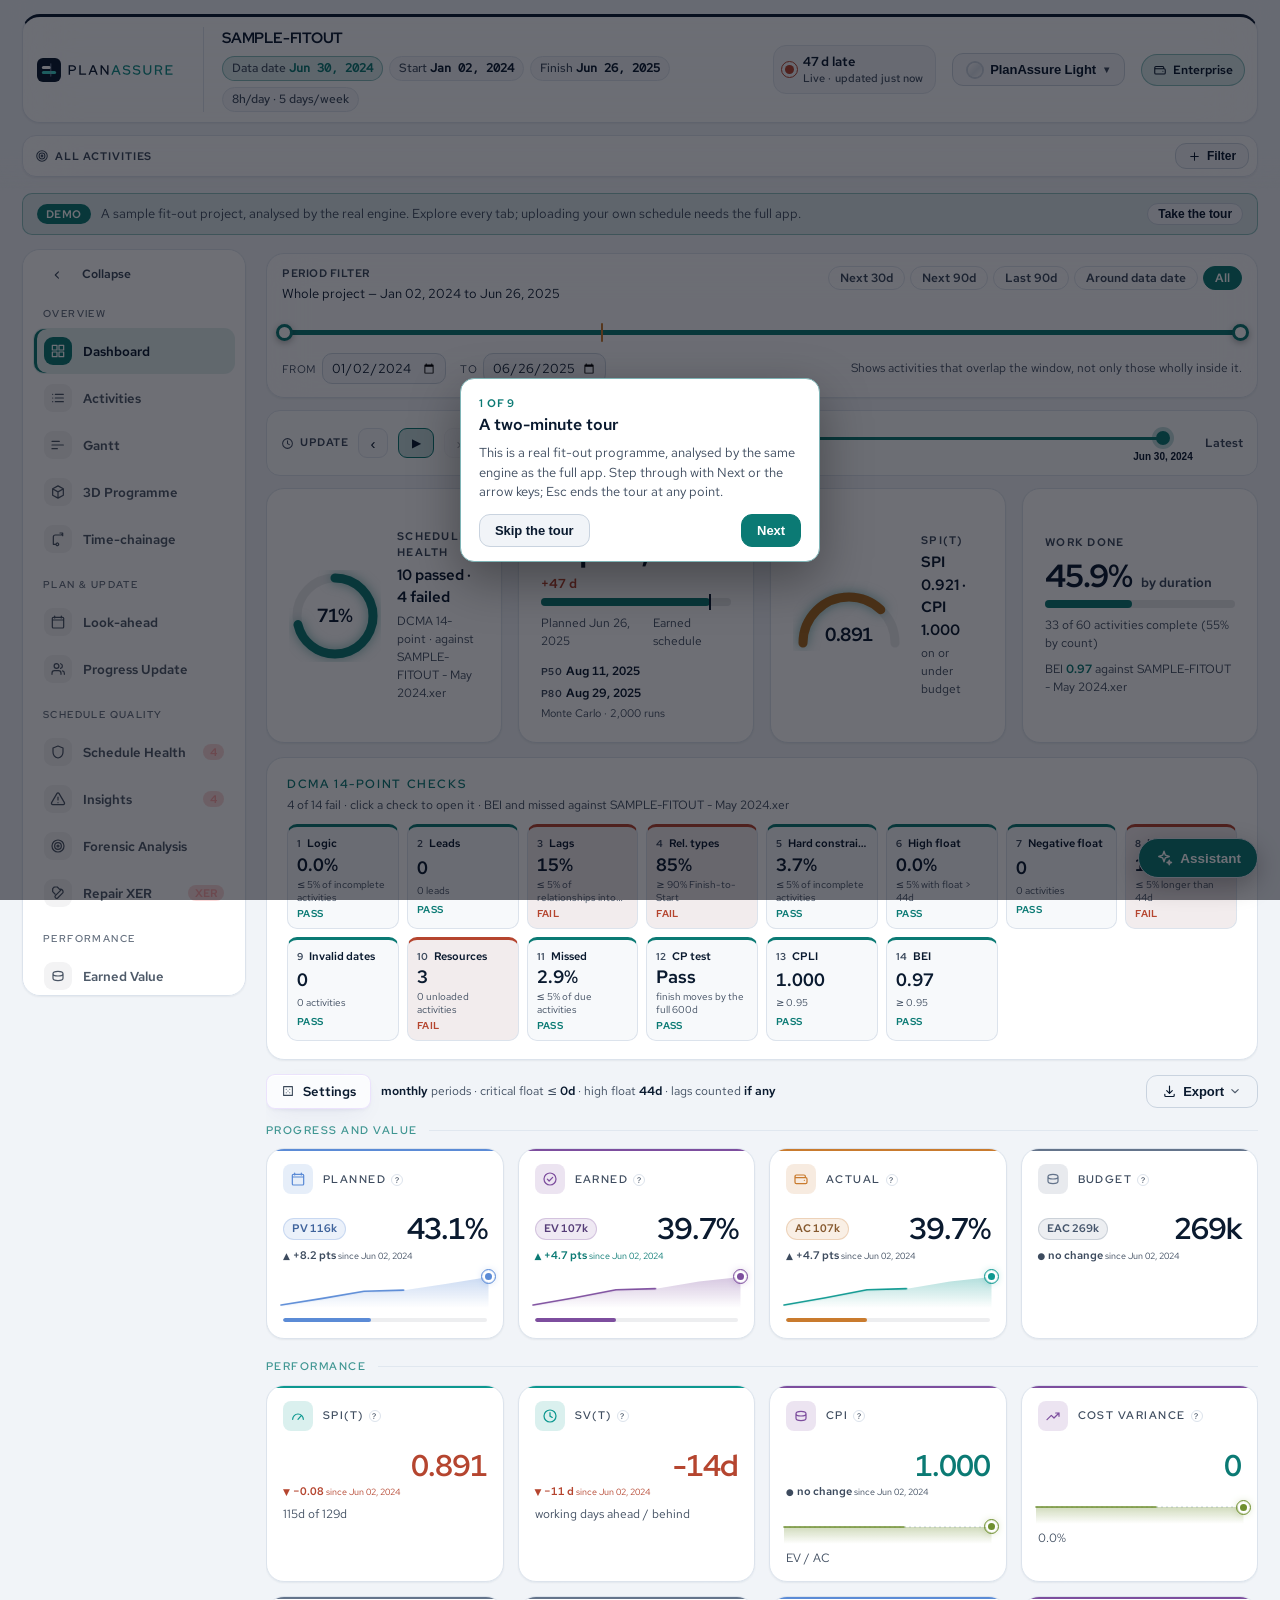
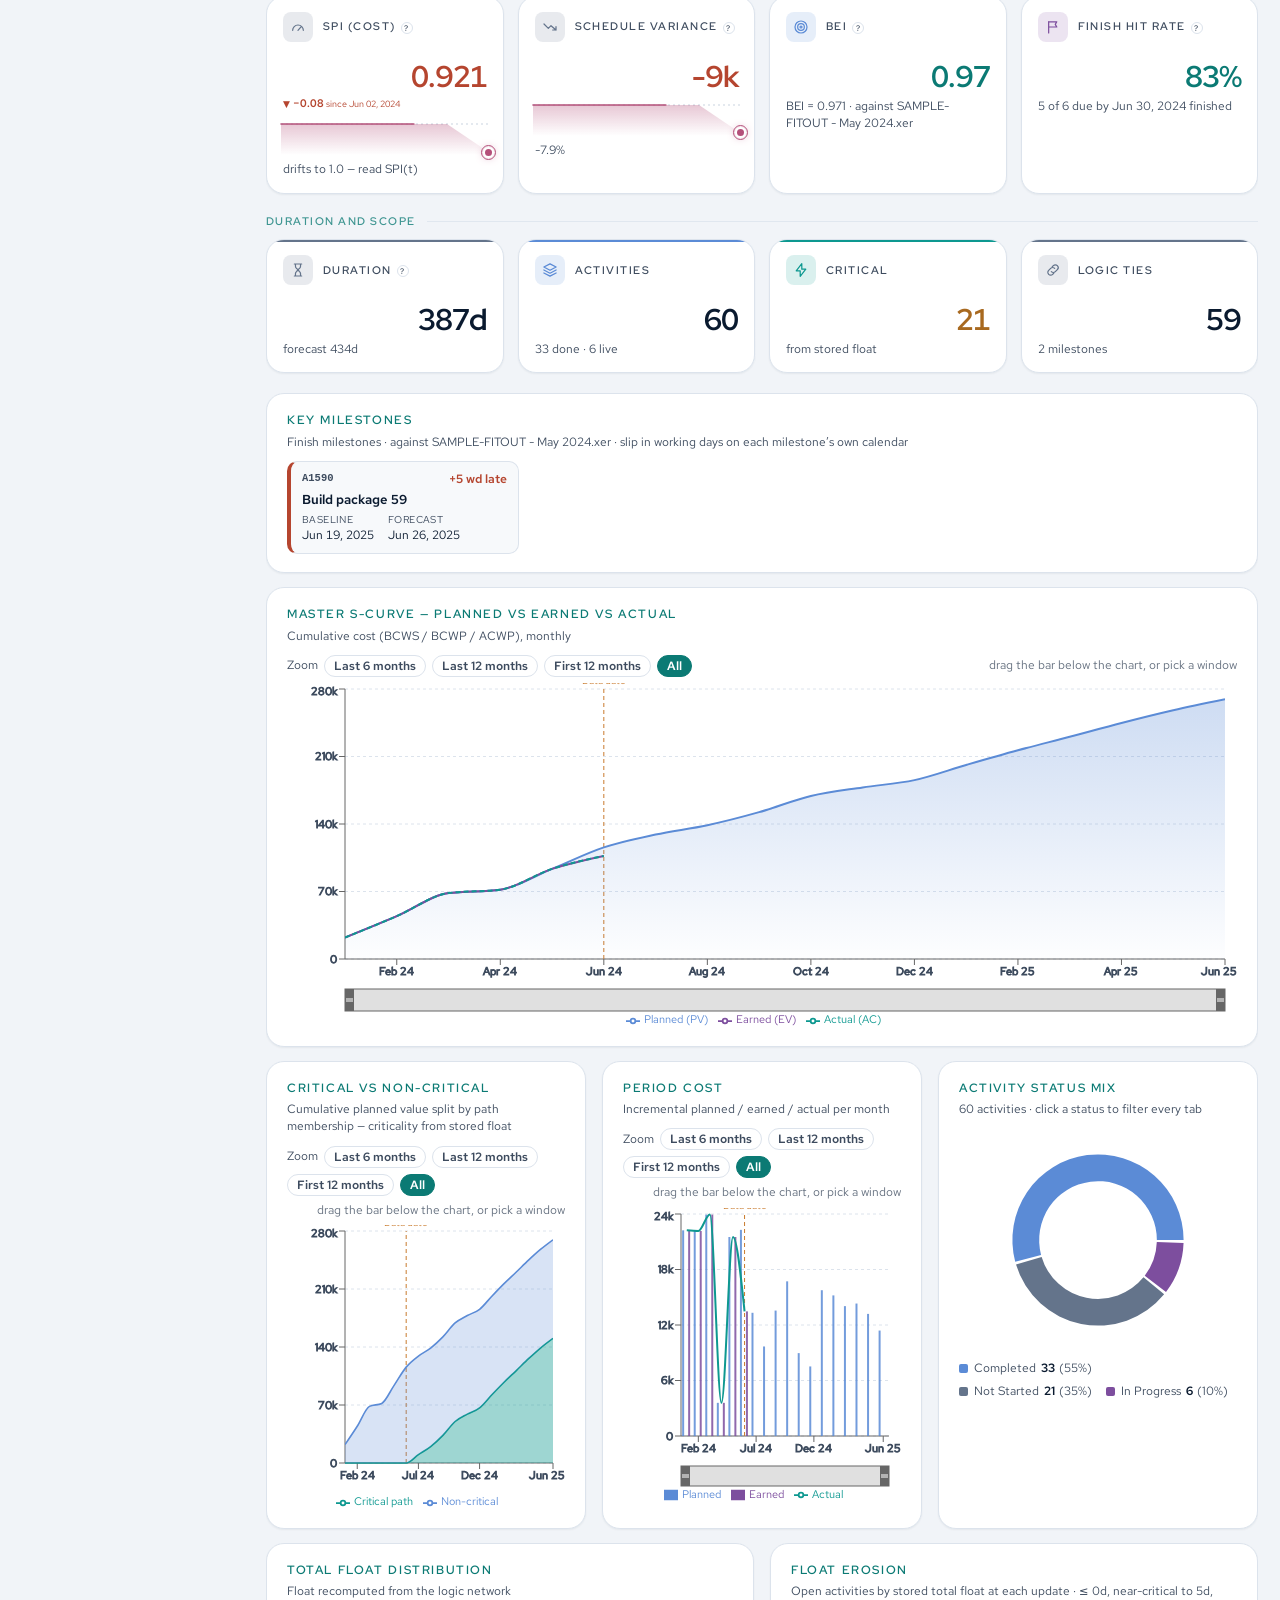
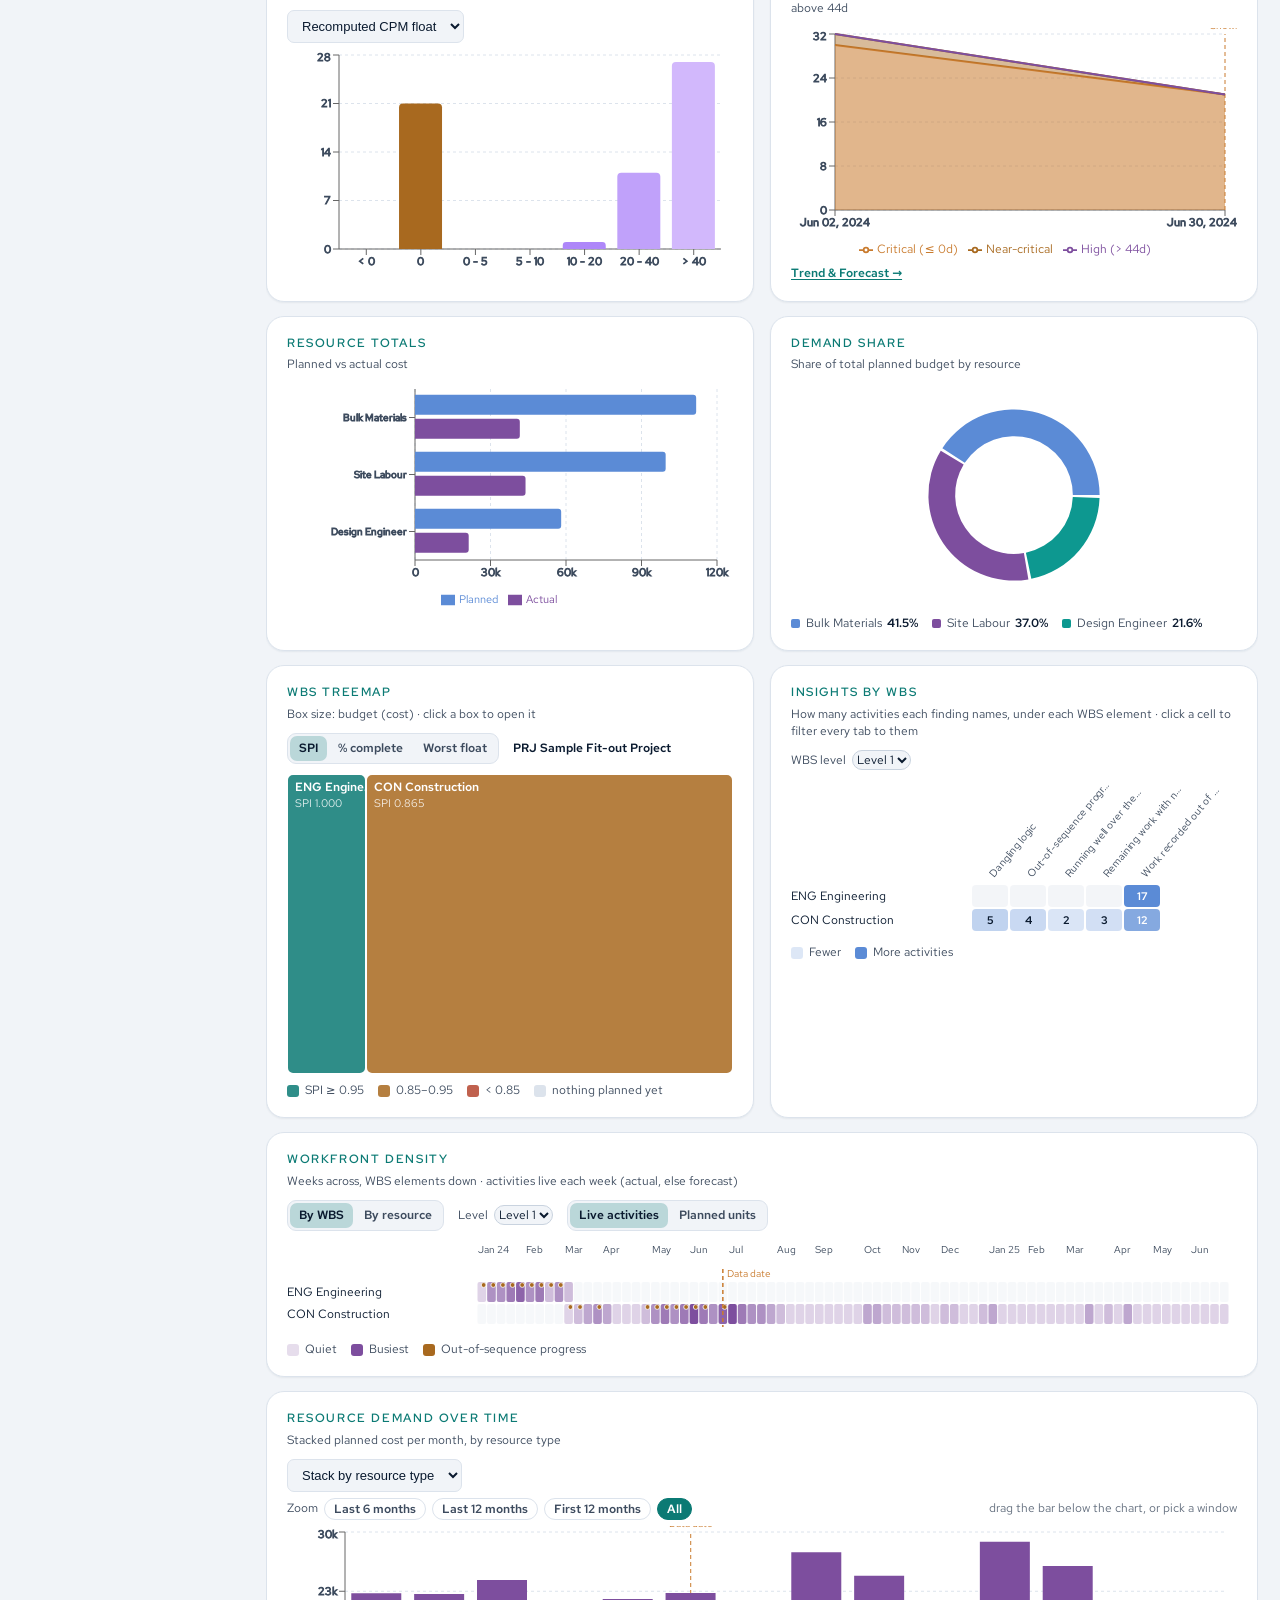
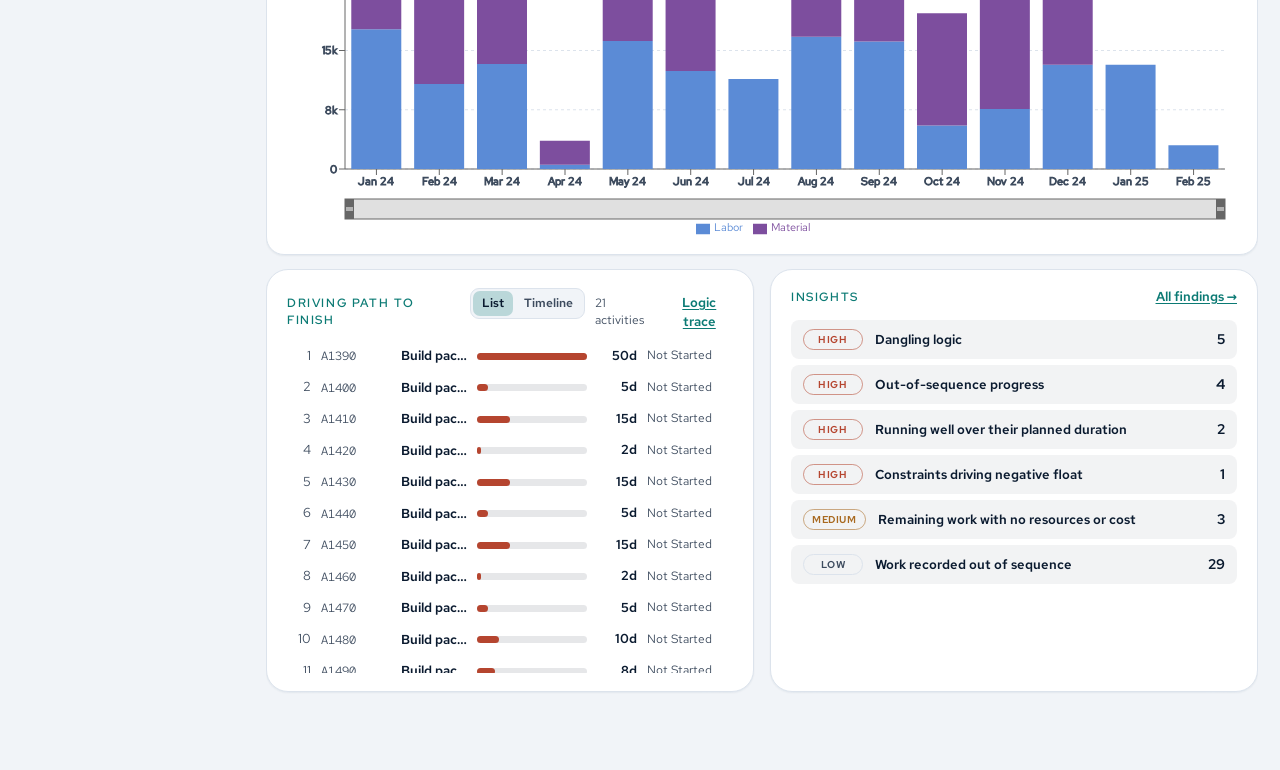
==== commit 3eae84c4: "Demo: PlanAssure 3D logo on the start page; frosted glass" ====
--- a/demo/index.html
+++ b/demo/index.html
@@ -4,8 +4,8 @@
     <meta charset="UTF-8" />
     <meta name="viewport" content="width=device-width, initial-scale=1.0" />
     <title>P6 Schedule Analytics &amp; Forensics</title>
-    <script type="module" crossorigin src="./assets/index-Cpn4RRFA.js"></script>
-    <link rel="stylesheet" crossorigin href="./assets/index-UKbY4Z1H.css">
+    <script type="module" crossorigin src="./assets/index-4QXXAprs.js"></script>
+    <link rel="stylesheet" crossorigin href="./assets/index-D0DzYy1S.css">
   </head>
   <body>
     <div id="root"></div>
--- a/demo/assets/index-D0DzYy1S.css
+++ b/demo/assets/index-D0DzYy1S.css
@@ -0,0 +1 @@
+@font-face{font-family:Inter Tight;font-style:normal;font-display:swap;font-weight:400;src:url(./inter-tight-latin-400-normal-iW8qmuJY.woff2) format("woff2"),url(./inter-tight-latin-400-normal-BLrFJfvD.woff) format("woff")}@font-face{font-family:Inter Tight;font-style:normal;font-display:swap;font-weight:500;src:url(./inter-tight-latin-500-normal-BFXNXuvF.woff2) format("woff2"),url(./inter-tight-latin-500-normal-pobXraBK.woff) format("woff")}@font-face{font-family:Inter Tight;font-style:normal;font-display:swap;font-weight:600;src:url(./inter-tight-latin-600-normal-BgSTtRxb.woff2) format("woff2"),url(./inter-tight-latin-600-normal-D7bG6gX1.woff) format("woff")}@font-face{font-family:Inter Tight;font-style:normal;font-display:swap;font-weight:700;src:url(./inter-tight-latin-700-normal-BZKd_v_8.woff2) format("woff2"),url(./inter-tight-latin-700-normal-DvYAVZQd.woff) format("woff")}@font-face{font-family:Inter Tight;font-style:normal;font-display:swap;font-weight:800;src:url(./inter-tight-latin-800-normal-CRGCHRPv.woff2) format("woff2"),url(./inter-tight-latin-800-normal-D2te1T7i.woff) format("woff")}@font-face{font-family:JetBrains Mono;font-style:normal;font-display:swap;font-weight:500;src:url(./jetbrains-mono-latin-500-normal-BWZEU5yA.woff2) format("woff2"),url(./jetbrains-mono-latin-500-normal-CJOVTJB7.woff) format("woff")}@font-face{font-family:Red Hat Display;font-style:normal;font-display:swap;font-weight:500;src:url(./red-hat-display-latin-500-normal-q2vn4sTq.woff2) format("woff2"),url(./red-hat-display-latin-500-normal-BuXLKpl5.woff) format("woff")}@font-face{font-family:Red Hat Display;font-style:normal;font-display:swap;font-weight:600;src:url(./red-hat-display-latin-600-normal-BbN_fQ7Z.woff2) format("woff2"),url(./red-hat-display-latin-600-normal-B3rzeGOx.woff) format("woff")}@font-face{font-family:Red Hat Display;font-style:normal;font-display:swap;font-weight:700;src:url(./red-hat-display-latin-700-normal-DUeyuPwR.woff2) format("woff2"),url(./red-hat-display-latin-700-normal-pELEKMor.woff) format("woff")}@font-face{font-family:Red Hat Text;font-style:normal;font-display:swap;font-weight:400;src:url(./red-hat-text-latin-400-normal-CU14VBGs.woff2) format("woff2"),url(./red-hat-text-latin-400-normal-B-8bUVwG.woff) format("woff")}@font-face{font-family:Red Hat Text;font-style:normal;font-display:swap;font-weight:500;src:url(./red-hat-text-latin-500-normal-c4wcFpAd.woff2) format("woff2"),url(./red-hat-text-latin-500-normal-BVSYZAnq.woff) format("woff")}@font-face{font-family:Red Hat Text;font-style:normal;font-display:swap;font-weight:600;src:url(./red-hat-text-latin-600-normal-IiL3oQyp.woff2) format("woff2"),url(./red-hat-text-latin-600-normal-BXgdy0W7.woff) format("woff")}@font-face{font-family:Red Hat Mono;font-style:normal;font-display:swap;font-weight:400;src:url(./red-hat-mono-latin-400-normal-C-lyubUB.woff2) format("woff2"),url(./red-hat-mono-latin-400-normal-CG-MPK9d.woff) format("woff")}@font-face{font-family:Red Hat Mono;font-style:normal;font-display:swap;font-weight:500;src:url(./red-hat-mono-latin-500-normal-CjZS5o_4.woff2) format("woff2"),url(./red-hat-mono-latin-500-normal-C00uZsq5.woff) format("woff")}:root{--bg: #08080f;--panel: #12121d;--panel-2: #191926;--line: #23233a;--text: #e8e8f2;--muted: #8b8ba6;--accent: #8b5cf6;--good: #22c55e;--warn: #d97706;--bad: #ef4444;--crit: #ec4899;--stripe: #14141f;--on-accent: #ffffff;--s1: #8b5cf6;--s2: #0891b2;--s3: #ec4899;--s4: #d97706;--s5: #3987e5;--s6: #199e70}:root[data-theme=light]{--bg: #f4f5fb;--panel: #ffffff;--panel-2: #f7f8fc;--line: #dfe3ee;--text: #131320;--muted: #5b5b73;--accent: #7c3aed;--good: #15803d;--warn: #c2740a;--bad: #dc2626;--crit: #db2777;--stripe: #f7f8fc;--s1: #7c3aed;--s2: #0891b2;--s3: #db2777;--s4: #c2740a;--s5: #2a78d6;--s6: #1baf7a}:root[data-theme=light] .esrow .kpi{background:linear-gradient(180deg,#e8f0fe,#fff);border-color:#b6cdf0}:root[data-theme=light] .navitem.on{color:#fff}*{box-sizing:border-box}body{margin:0;background:var(--bg);color:var(--text);font:14px/1.5 Segoe UI,system-ui,-apple-system,sans-serif}.app{max-width:1680px;margin:0 auto;padding:20px 24px 60px}.topbar{display:flex;align-items:center;gap:16px;flex-wrap:wrap;padding-bottom:14px;border-bottom:1px solid var(--line);margin-bottom:18px}.brand{font-size:19px;font-weight:700;letter-spacing:.2px}.brand small{display:block;font-size:11px;font-weight:400;color:var(--muted)}.spacer{flex:1}.projline{font-size:12px;color:var(--muted)}.projline b{color:var(--text);font-weight:600}.shell{display:flex;gap:18px;align-items:flex-start}.content{flex:1;min-width:0}.sidenav{width:192px;flex:none;position:sticky;top:16px;display:flex;flex-direction:column;gap:3px}.navitem{display:flex;align-items:center;gap:10px;width:100%;background:transparent;border:1px solid transparent;color:var(--muted);padding:9px 12px;border-radius:9px;cursor:pointer;font-size:13px;font-weight:600;text-align:left;font-family:inherit}.navitem:hover{background:var(--panel);color:var(--text)}.navitem.on{background:var(--accent);border-color:var(--accent);color:#fff}.navitem .ic{width:16px;text-align:center;font-size:13px;opacity:.85}.navitem .lbl{flex:1}.navitem .badge{background:#0000004d;padding:1px 7px;border-radius:10px;font-size:10.5px;font-weight:700}.navitem:not(.on) .badge{background:#ef444433;color:#fca5a5}@media (max-width: 900px){.shell{flex-direction:column;align-items:stretch}.sidenav{width:100%;position:static;flex-direction:row;overflow-x:auto;padding-bottom:4px;gap:4px}.navitem{width:auto;white-space:nowrap}.navitem .ic{display:none}}.grid{display:grid;gap:14px}.g2{grid-template-columns:repeat(2,minmax(0,1fr))}.g3{grid-template-columns:repeat(3,minmax(0,1fr))}.g4{grid-template-columns:repeat(4,minmax(0,1fr))}@media (max-width: 1200px){.g3,.g4{grid-template-columns:repeat(2,minmax(0,1fr))}}@media (max-width: 780px){.g2,.g3,.g4{grid-template-columns:1fr}}.card{background:var(--panel);border:1px solid var(--line);border-radius:12px;padding:14px 16px}.card h3{margin:0 0 2px;font-size:13px;font-weight:700;text-transform:uppercase;letter-spacing:.55px;color:var(--muted)}.card .sub{font-size:11px;color:var(--muted);margin-bottom:10px}.card.span2{grid-column:span 2}@media (max-width: 780px){.card.span2{grid-column:span 1}}.kpis{display:grid;grid-template-columns:repeat(auto-fit,minmax(132px,1fr));gap:10px;margin-bottom:16px}.kpi{background:var(--panel);border:1px solid var(--line);border-radius:10px;padding:11px 13px}.kpi .k{font-size:10.5px;text-transform:uppercase;letter-spacing:.5px;color:var(--muted)}.kpi .v{font-size:22px;font-weight:700;margin-top:3px;line-height:1.15}.kpi .x{font-size:11px;color:var(--muted);margin-top:2px}.kpi[title]{cursor:help}.qm{display:inline-grid;place-items:center;width:12px;height:12px;border:1px solid var(--line);border-radius:50%;font-size:8px;margin-left:5px;color:var(--muted);vertical-align:middle}.esrow .kpi{border-color:#3b5680;background:linear-gradient(180deg,#1e2c44,var(--panel))}.good{color:var(--good)}.warn{color:var(--warn)}.bad{color:var(--bad)}.neutral{color:var(--text)}.drop{border:2px dashed var(--line);border-radius:16px;padding:56px 28px;text-align:center;background:var(--panel);transition:.15s;cursor:pointer}.drop.hot{border-color:var(--accent);background:var(--panel-2)}.drop h2{margin:0 0 8px;font-size:20px}.drop p{color:var(--muted);margin:4px 0}.hint{font-size:12px;color:var(--muted);margin-top:18px}.btn{background:var(--accent);color:#fff;border:0;border-radius:8px;padding:9px 16px;font-size:13px;font-weight:600;cursor:pointer;text-decoration:none;display:inline-block}.btn:hover{filter:brightness(1.1)}.btn.ghost{background:transparent;border:1px solid var(--line);color:var(--text)}.btn:disabled{opacity:.5;cursor:not-allowed}.err{background:#ef44441f;border:1px solid var(--bad);color:#fecaca;padding:11px 14px;border-radius:9px;margin:14px 0;font-size:13px}.bar{height:6px;background:var(--line);border-radius:4px;overflow:hidden;margin-top:18px}.bar>div{height:100%;background:var(--accent);transition:width .2s}.diag{border-left:3px solid var(--line);padding:9px 13px;margin-bottom:8px;background:var(--panel-2);border-radius:0 8px 8px 0}.diag.critical{border-left-color:var(--bad)}.diag.warning{border-left-color:var(--warn)}.diag.info{border-left-color:var(--accent)}.diag .t{font-weight:700;font-size:13px;margin-bottom:3px}.diag .d{font-size:12.5px;color:var(--muted)}.check{background:var(--panel);border:1px solid var(--line);border-radius:10px;margin-bottom:9px}.check .hd{display:flex;align-items:center;gap:12px;padding:12px 14px;cursor:pointer}.check .hd:hover{background:var(--panel-2);border-radius:10px}.num{width:26px;height:26px;flex:none;border-radius:7px;background:var(--panel-2);display:grid;place-items:center;font-size:12px;font-weight:700;color:var(--muted)}.check .nm{font-weight:650;font-size:14px}.check .ds{font-size:11.5px;color:var(--muted);margin-top:2px}.pill{font-size:10.5px;font-weight:800;padding:3px 10px;border-radius:20px;letter-spacing:.6px;flex:none}.pill.pass{background:#22c55e29;color:var(--good)}.pill.fail{background:#ef444429;color:var(--bad)}.pill.na{background:#94a3b829;color:var(--muted)}.metric{font-size:12.5px;color:var(--muted);text-align:right;flex:none;min-width:190px}.metric b{color:var(--text);display:block;font-size:13px}.body{border-top:1px solid var(--line);padding:12px 14px}.note{font-size:12px;color:var(--muted);margin-bottom:10px;font-style:italic}.tblwrap{overflow:auto;max-height:430px;border:1px solid var(--line);border-radius:8px}table{border-collapse:collapse;width:100%;font-size:12.5px}th,td{padding:7px 10px;text-align:left;border-bottom:1px solid var(--line);white-space:nowrap}th{background:var(--panel-2);position:sticky;top:0;font-size:11px;text-transform:uppercase;letter-spacing:.4px;color:var(--muted);z-index:1}td.wrap{white-space:normal;min-width:240px}tbody tr:hover{background:var(--panel-2)}.mono{font-family:Cascadia Code,Consolas,monospace;font-size:12px}.pager{display:flex;align-items:center;gap:9px;margin-top:9px;font-size:12px;color:var(--muted)}.settings{display:flex;gap:14px;flex-wrap:wrap;align-items:flex-end}.field{display:flex;flex-direction:column;gap:4px}.field label{font-size:10.5px;text-transform:uppercase;letter-spacing:.5px;color:var(--muted)}.field input,.field select,select.inline{background:var(--bg);border:1px solid var(--line);color:var(--text);border-radius:7px;padding:7px 9px;font-size:13px;min-width:128px}.field input:focus,.field select:focus,select.inline:focus{outline:1px solid var(--accent)}.legend{display:flex;gap:14px;flex-wrap:wrap;font-size:11.5px;color:var(--muted);margin-top:6px}.legend i{display:inline-block;width:10px;height:10px;border-radius:3px;margin-right:5px}.searchrow{display:flex;gap:9px;margin-bottom:10px;flex-wrap:wrap}.searchrow input,.searchrow select{background:var(--bg);border:1px solid var(--line);color:var(--text);border-radius:7px;padding:7px 10px;font-size:13px}.searchrow input{flex:1;min-width:200px}.chk{display:flex;align-items:center;gap:6px;font-size:12.5px;color:var(--muted)}.empty{color:var(--muted);font-size:13px;padding:22px;text-align:center}.minilegend{display:flex;flex-wrap:wrap;gap:5px 14px;margin-top:8px;font-size:11.5px;color:var(--muted)}.minilegend span{display:inline-flex;align-items:center;white-space:nowrap}.minilegend b{color:var(--text);margin-left:5px;font-weight:600}.minilegend i{display:inline-block;width:9px;height:9px;border-radius:2px;margin-right:6px}.sev{flex:none;font-size:10px;font-weight:800;letter-spacing:.5px;padding:3px 9px;border-radius:20px;text-transform:uppercase;min-width:62px;text-align:center}.sev.critical{background:#ef44442e;color:#fca5a5}.sev.high{background:#f973162e;color:#fdba74}.sev.medium{background:#f59e0b29;color:#fcd34d}.sev.low{background:#94a3b829;color:var(--muted)}.rec{background:var(--panel-2);border-left:3px solid var(--accent);padding:10px 13px;border-radius:0 8px 8px 0;margin-bottom:11px;font-size:13px}.rec b{display:block;font-size:10.5px;text-transform:uppercase;letter-spacing:.5px;color:var(--accent);margin-bottom:4px}.ganttwrap{display:flex;align-items:flex-start;border:1px solid var(--line);border-radius:8px;overflow-y:auto;max-height:640px;background:var(--bg);margin-top:8px}.gantt-labels{flex:none;width:296px;position:sticky;left:0;z-index:2;background:var(--bg);border-right:1px solid var(--line)}.gantt-labels .ghead{border-bottom:1px solid var(--line)}.grow{display:flex;align-items:center;gap:7px;padding:0 9px;font-size:11px;color:#cbd5e1;overflow:hidden;white-space:nowrap}.grow:nth-child(2n){background:var(--stripe)}.grow.crit .gid{color:#fda4af}.gid{font-family:Cascadia Code,Consolas,monospace;flex:none;opacity:.95}.gnm{overflow:hidden;text-overflow:ellipsis;color:var(--muted)}.gantt-chart{flex:1;overflow-x:auto;min-width:0}.ganttwrap text{-webkit-user-select:none;user-select:none}.optrow{display:flex;gap:16px;flex-wrap:wrap;align-items:flex-start;background:var(--panel-2);padding:11px 13px;border-radius:8px;margin-bottom:11px}.opthelp{font-size:11px;color:var(--muted);margin-top:3px}.cellinput{width:100%;background:var(--bg);border:1px solid var(--accent);color:var(--text);border-radius:5px;padding:3px 7px;font-family:Cascadia Code,Consolas,monospace;font-size:12px}.cellinput:disabled{border-color:var(--line);color:var(--muted)}.okmsg{background:#22c55e1f;border:1px solid var(--good);color:#bbf7d0;padding:11px 14px;border-radius:9px;margin:12px 0;font-size:13px}.modalbg{position:fixed;top:0;right:0;bottom:0;left:0;background:#020617b8;display:grid;place-items:center;z-index:50;padding:20px}.modal{background:var(--panel);border:1px solid var(--line);border-radius:14px;padding:20px 22px;width:min(680px,100%);max-height:88vh;overflow:auto;box-shadow:0 24px 60px #00000080}.modal.wide{width:min(1240px,100%)}.revsum{display:flex;gap:18px;flex-wrap:wrap;align-items:center;background:var(--panel-2);border-radius:8px;padding:10px 14px;margin-bottom:12px;font-size:12.5px;color:var(--muted)}.revsum b{color:var(--text);font-size:15px;margin-right:4px}.modal h3{margin:0 0 4px;font-size:16px}.modal .msub{margin:0 0 14px;font-size:12.5px;color:var(--muted)}.mactions{display:flex;justify-content:flex-end;gap:9px}.zoomrow{display:flex;align-items:center;gap:9px;margin:10px 0 4px}.zoomrow input[type=range]{flex:1;max-width:300px;accent-color:var(--accent)}.zlabel{font-size:11.5px;color:var(--muted);white-space:nowrap}.zbtn{padding:4px 11px;font-size:15px;line-height:1}@media print{:root{--bg: #fff;--panel: #fff;--panel-2: #f4f6f9;--line: #cbd5e1;--text: #0f172a;--muted: #475569}body{background:#fff}.noprint{display:none!important}.app{max-width:none;padding:0}.card,.check{break-inside:avoid;page-break-inside:avoid;border-color:#cbd5e1}.tblwrap{max-height:none;overflow:visible}.g3,.g4{grid-template-columns:repeat(2,minmax(0,1fr))}}.cibar{display:inline-block;width:46px;height:6px;border-radius:3px;background:var(--line);margin-right:7px;vertical-align:middle;overflow:hidden}.cibar i{display:block;height:100%;background:var(--crit)}.runbox{display:flex;align-items:center;gap:16px;padding:6px 2px}.runtitle{font-size:14px;font-weight:650}.runsub{font-size:12px;color:var(--muted);margin-top:2px}.spinner{width:30px;height:30px;flex:none;border-radius:50%;border:3px solid var(--line);border-top-color:var(--accent);animation:spin .8s linear infinite}@keyframes spin{to{transform:rotate(360deg)}}body{background-attachment:fixed;background-image:radial-gradient(58rem 42rem at 8% -12%,rgba(59,130,246,.2),transparent 60%),radial-gradient(46rem 38rem at 96% 4%,rgba(168,85,247,.16),transparent 62%),radial-gradient(52rem 40rem at 46% 108%,rgba(20,184,166,.14),transparent 60%)}:root[data-theme=light] body{background-image:radial-gradient(58rem 42rem at 8% -12%,rgba(37,99,235,.16),transparent 60%),radial-gradient(46rem 38rem at 96% 4%,rgba(147,51,234,.12),transparent 62%),radial-gradient(52rem 40rem at 46% 108%,rgba(13,148,136,.12),transparent 60%)}.card,.kpi,.check,.modal,.drop,.slicer,.diag{background-color:#1e293bb8;-webkit-backdrop-filter:blur(14px) saturate(140%);backdrop-filter:blur(14px) saturate(140%);border-color:#94a3b838}.card,.modal{box-shadow:0 8px 30px #02061747}.kpi:hover,.card:hover{border-color:#94a3b857}.diag{background-color:#263449a8}.esrow .kpi{background:linear-gradient(180deg,#253c60d1,#1e293bb8)}:root[data-theme=light] .card,:root[data-theme=light] .kpi,:root[data-theme=light] .check,:root[data-theme=light] .modal,:root[data-theme=light] .drop,:root[data-theme=light] .slicer,:root[data-theme=light] .diag{background-color:#ffffffbd;border-color:#0f172a1a}:root[data-theme=light] .card,:root[data-theme=light] .modal{box-shadow:0 8px 28px #0f172a1a}:root[data-theme=light] .diag{background-color:#f1f5f9c7}:root[data-theme=light] .esrow .kpi{background:linear-gradient(180deg,#e0eeffdb,#ffffffbd)}.sidenav .navitem.on{-webkit-backdrop-filter:blur(10px);backdrop-filter:blur(10px);box-shadow:0 4px 14px #2563eb52}thead th{-webkit-backdrop-filter:blur(8px);backdrop-filter:blur(8px)}@media print{body{background-image:none}.card,.kpi,.check,.modal,.drop,.slicer,.diag{background-color:#fff!important;backdrop-filter:none!important;-webkit-backdrop-filter:none!important;box-shadow:none!important}}.slicer{border:1px solid var(--line);border-radius:12px;padding:12px 15px 13px;margin:4px 0 12px}.slicerhead{display:flex;align-items:flex-start;gap:14px;flex-wrap:wrap}.slicertitle{font-size:10.5px;text-transform:uppercase;letter-spacing:.5px;color:var(--muted);font-weight:700}.slicerrange{font-size:13px;margin-top:2px}.slicerrange b{font-weight:650}.slicerpresets{margin-left:auto;display:flex;gap:5px;flex-wrap:wrap}.chip{background:transparent;border:1px solid var(--line);color:var(--muted);border-radius:20px;padding:3px 11px;font-size:11.5px;cursor:pointer;font-family:inherit;font-weight:600}.chip:hover{color:var(--text);border-color:var(--accent)}.chip.on{background:var(--accent);border-color:var(--accent);color:#fff}.track{position:relative;height:30px;margin:14px 2px 6px;cursor:pointer;touch-action:none}.track:before{content:"";position:absolute;left:0;right:0;top:13px;height:5px;border-radius:3px;background:var(--line)}.sel{position:absolute;top:13px;height:5px;border-radius:3px;background:linear-gradient(90deg,var(--accent),#8b5cf6)}.handle{position:absolute;top:7px;width:17px;height:17px;margin-left:-8.5px;border-radius:50%;background:#fff;border:3px solid var(--accent);cursor:grab;padding:0;box-shadow:0 2px 7px #00000052}.handle:active{cursor:grabbing;transform:scale(1.12)}.ddmark{position:absolute;top:6px;width:2px;height:19px;margin-left:-1px;background:var(--crit);border-radius:1px}.slicerfoot{display:flex;align-items:center;gap:14px;flex-wrap:wrap}.slicerfoot label{display:flex;align-items:center;gap:6px;font-size:11px;text-transform:uppercase;letter-spacing:.4px;color:var(--muted)}.slicerfoot input[type=date]{background:var(--bg);border:1px solid var(--line);color:var(--text);border-radius:7px;padding:5px 8px;font-size:12.5px;font-family:inherit}.slicernote{font-size:11.5px;color:var(--muted);margin-left:auto}.band{margin-bottom:14px}.bandtitle{font-size:10px;font-weight:800;letter-spacing:.9px;text-transform:uppercase;color:var(--muted);opacity:.78;margin:0 0 7px 2px}.band .kpis{margin-bottom:0}.kpi{position:relative;overflow:hidden;transition:transform .12s ease,border-color .12s ease}.kpi:before{content:"";position:absolute;left:0;top:0;bottom:0;width:3px;background:var(--acc);opacity:.85}.kpi{padding-left:15px}.kpi:hover{transform:translateY(-1px)}.acc-blue{--acc: var(--s1)}.acc-green{--acc: var(--s2)}.acc-amber{--acc: var(--s4)}.acc-rose{--acc: var(--s3)}.acc-slate{--acc: #6f6f8c}:root[data-theme=light] .acc-slate{--acc: #64748b}.kpi .k{display:flex;align-items:center;gap:6px}.kicon{color:var(--acc);flex:none;opacity:.95}.kpi .k>span{overflow:hidden;text-overflow:ellipsis;white-space:nowrap}.kbar{height:3px;border-radius:2px;background:var(--line);margin:7px 0 2px;overflow:hidden}.kbar i{display:block;height:100%;background:var(--acc);border-radius:2px}.setbar{display:flex;align-items:center;gap:10px;flex-wrap:wrap;margin-bottom:14px}.setbtn{display:inline-flex;align-items:center;gap:8px;background:var(--panel);border:1px solid var(--line);color:var(--text);border-radius:9px;padding:8px 14px;font-size:12.5px;font-weight:600;cursor:pointer;font-family:inherit;-webkit-backdrop-filter:blur(12px);backdrop-filter:blur(12px)}.setbtn:hover{border-color:var(--accent)}.setsummary{font-size:12px;color:var(--muted)}.setsummary b{color:var(--text);font-weight:600}@media (max-width: 640px){.kpis{grid-template-columns:repeat(auto-fit,minmax(148px,1fr))}}.navitem .ic{width:15px;height:15px;flex:none;opacity:.9}.navitem.on .ic{opacity:1}.setbtn svg{opacity:.8}.kpi{padding:12px 13px 12px 15px}.ktop{display:flex;align-items:center;gap:9px;margin-bottom:7px}.kchip{width:32px;height:32px;flex:none;border-radius:9px;display:grid;place-items:center;color:var(--acc);background:var(--acc-soft);box-shadow:inset 0 0 0 1px var(--acc-line)}.kpi .k{font-size:10.5px;text-transform:uppercase;letter-spacing:.5px;color:var(--muted);font-weight:700;line-height:1.25;display:block;min-width:0}.kpi .v{font-size:23px;margin-top:0}.kpi{--acc-soft: color-mix(in srgb, var(--acc) 17%, transparent);--acc-line: color-mix(in srgb, var(--acc) 30%, transparent)}:root[data-theme=light] .kpi{--acc-soft: color-mix(in srgb, var(--acc) 11%, transparent);--acc-line: color-mix(in srgb, var(--acc) 22%, transparent)}.kpi:hover .kchip{background:var(--acc-line)}.kpis{grid-template-columns:repeat(auto-fit,minmax(178px,1fr))}@media (max-width: 640px){.kpis{grid-template-columns:repeat(auto-fit,minmax(158px,1fr))}.kchip{width:28px;height:28px;border-radius:8px}}:root{--glass-bg: rgba(18, 18, 29, .66);--glass-brd: rgba(139, 92, 246, .17);--glass-hi: rgba(255, 255, 255, .07);--glass-lo: rgba(0, 0, 0, .5);--glass-blur: 22px}:root[data-theme=light]{--glass-bg: rgba(255, 255, 255, .72);--glass-brd: rgba(124, 58, 237, .13);--glass-hi: rgba(255, 255, 255, .9);--glass-lo: rgba(49, 46, 129, .12)}.card,.kpi,.check,.modal,.drop,.slicer,.setbtn{position:relative;background-color:var(--glass-bg);-webkit-backdrop-filter:blur(var(--glass-blur)) saturate(165%);backdrop-filter:blur(var(--glass-blur)) saturate(165%);border-color:var(--glass-brd);box-shadow:0 1px 0 0 var(--glass-hi) inset,0 8px 26px -10px var(--glass-lo),0 2px 6px -3px var(--glass-lo)}.card:after,.kpi:after,.modal:after{content:"";position:absolute;inset:0 0 auto 0;height:45%;border-radius:inherit;background:linear-gradient(180deg,var(--glass-hi),transparent);opacity:.55;pointer-events:none}.kpi:after{height:55%}.kpi{transition:transform .16s cubic-bezier(.2,.8,.3,1),box-shadow .16s ease}.kpi:hover{transform:translateY(-2px);box-shadow:0 1px 0 0 var(--glass-hi) inset,0 16px 34px -12px var(--glass-lo),0 3px 10px -4px var(--glass-lo)}.kpi:before{box-shadow:0 0 14px -2px var(--acc)}.kpi{background-image:linear-gradient(158deg,color-mix(in srgb,var(--acc) 13%,transparent),transparent 58%)}.kpi:hover{border-color:color-mix(in srgb,var(--acc) 55%,transparent);box-shadow:0 1px 0 0 var(--glass-hi) inset,0 0 0 1px color-mix(in srgb,var(--acc) 14%,transparent),0 14px 32px -14px color-mix(in srgb,var(--acc) 80%,transparent),0 3px 10px -4px var(--glass-lo)}.kchip{box-shadow:inset 0 0 0 1px var(--acc-line),0 0 14px -4px color-mix(in srgb,var(--acc) 70%,transparent)}.kbar i{box-shadow:0 0 8px -1px color-mix(in srgb,var(--acc) 75%,transparent)}.kpill{font-size:10.5px;padding:2px 7px;border-radius:6px;color:var(--acc);background:var(--acc-soft);border:1px solid var(--acc-line);font-variant-numeric:tabular-nums;white-space:nowrap}.kvrow{display:flex;align-items:baseline;gap:8px}.kvrow .v{margin-left:auto}.sidenav .navitem.on{background:linear-gradient(100deg,color-mix(in srgb,var(--accent) 92%,transparent),color-mix(in srgb,var(--accent) 72%,#1e0b3a));border-color:transparent;box-shadow:0 1px #fff3 inset,0 8px 20px -8px color-mix(in srgb,var(--accent) 85%,transparent)}:root[data-theme=light] .sidenav .navitem.on{background:linear-gradient(100deg,var(--accent),color-mix(in srgb,var(--accent) 80%,#000));box-shadow:0 8px 20px -10px color-mix(in srgb,var(--accent) 70%,transparent)}body{background-attachment:fixed;background-image:radial-gradient(58rem 40rem at 7% -12%,rgba(139,92,246,.2),transparent 62%),radial-gradient(48rem 34rem at 97% 3%,rgba(236,72,153,.13),transparent 64%)}:root[data-theme=light] body{background-image:radial-gradient(58rem 40rem at 7% -12%,rgba(124,58,237,.11),transparent 62%),radial-gradient(48rem 34rem at 97% 3%,rgba(219,39,119,.08),transparent 64%)}@media (prefers-reduced-motion: reduce){.kpi{transition:none}.kpi:hover{transform:none}}@media print{.card:after,.kpi:after,.modal:after{display:none}.card,.kpi,.check,.modal,.drop,.slicer{background-color:#fff!important;box-shadow:none!important;backdrop-filter:none!important;-webkit-backdrop-filter:none!important}}.chartwrap{position:relative}.zoomctl{display:flex;align-items:center;gap:6px;flex-wrap:wrap;margin:0 0 6px;font-size:11.5px;color:var(--muted)}.zoomctl .chip{padding:2px 9px}.zoomhint{margin-left:auto;opacity:.8}.brushnote{font-size:11px;color:var(--muted);margin-top:4px;font-style:italic}:root[data-glass=off] .card,:root[data-glass=off] .kpi,:root[data-glass=off] .check,:root[data-glass=off] .modal,:root[data-glass=off] .drop,:root[data-glass=off] .slicer,:root[data-glass=off] .setbtn,:root[data-glass=off] .logincard{background-color:var(--panel);-webkit-backdrop-filter:none;backdrop-filter:none;border-color:var(--line)}:root[data-glass=off] .card:after,:root[data-glass=off] .kpi:after,:root[data-glass=off] .modal:after,:root[data-glass=off] .logincard:after{display:none}:root[data-glass=off] body{background-image:none}:root[data-density=compact] .card{padding:9px 11px}:root[data-density=compact] .kpi{padding:8px 10px}:root[data-density=compact] .grid{gap:9px}:root[data-density=compact] table td,:root[data-density=compact] table th{padding:4px 7px}.bootwait{padding:60px;text-align:center;color:var(--muted)}.loginwrap{min-height:100vh;display:flex;align-items:center;justify-content:center;padding:24px}.logincard{width:100%;max-width:400px;display:flex;flex-direction:column;gap:14px;padding:26px 26px 20px;border:1px solid var(--glass-brd);border-radius:16px;position:relative;background-color:var(--glass-bg);-webkit-backdrop-filter:blur(var(--glass-blur)) saturate(165%);backdrop-filter:blur(var(--glass-blur)) saturate(165%);box-shadow:0 1px 0 0 var(--glass-hi) inset,0 20px 50px -18px var(--glass-lo)}.logincard:after{content:"";position:absolute;inset:0 0 auto 0;height:42%;border-radius:inherit;pointer-events:none;opacity:.5;background:linear-gradient(180deg,var(--glass-hi),transparent)}.logincard>*{position:relative;z-index:1}.loginbrand{display:flex;gap:12px;align-items:center}.loginmark{width:42px;height:42px;flex:0 0 42px;border-radius:12px;display:grid;place-items:center;color:#fff;background:var(--accent);box-shadow:0 6px 18px -6px var(--accent)}.loginbrand h1{font-size:16px;margin:0}.loginbrand p{font-size:11.5px;color:var(--muted);margin:2px 0 0}.logincard .field{display:flex;flex-direction:column;gap:4px}.logincard .field>span{font-size:11.5px;color:var(--muted)}.logincard input{width:100%;padding:9px 10px;border-radius:8px;border:1px solid var(--line);background:var(--panel);color:var(--text);font:inherit}.logincard .btn{justify-content:center;padding:10px}.loginfoot{display:flex;gap:6px;align-items:center;justify-content:center;font-size:11px;color:var(--muted);border-top:1px solid var(--line);padding-top:12px}.pwrow{display:flex;gap:6px;align-items:center}.pwrow input{flex:1;min-width:0}.pweye{background:transparent;border:1px solid var(--line);border-radius:8px;color:var(--muted);padding:7px 9px;cursor:pointer}.pweye:hover{color:var(--text)}.whoami{display:flex;align-items:center;gap:8px;margin-left:4px}.whotext{text-align:right;line-height:1.25}.whotext b{font-size:12px;display:block}.whotext small{font-size:10.5px;color:var(--muted);text-transform:capitalize}.subnav{display:flex;gap:6px;margin-bottom:12px;flex-wrap:wrap}.subnav .chip{display:inline-flex;align-items:center;gap:6px;padding:6px 12px}.subhead{display:flex;align-items:center;gap:6px;margin:0 0 2px;font-size:11.5px;text-transform:uppercase;letter-spacing:.5px;color:var(--muted)}.adminrow{display:flex;gap:12px;align-items:flex-end;flex-wrap:wrap;margin-bottom:12px}.adminrow .field{display:flex;flex-direction:column;gap:3px}.adminrow label{font-size:11px;color:var(--muted)}.adminrow input,.adminrow select{padding:7px 9px;border-radius:7px;border:1px solid var(--line);background:var(--panel);color:var(--text);font:inherit;font-size:12.5px}.newuser{padding:12px;border:1px dashed var(--line);border-radius:10px;background:var(--panel-2)}.btn.danger{background:var(--bad)}.confirmdel{display:inline-flex;gap:5px}tr.inactive td{opacity:.55}.pill{display:inline-block;padding:2px 8px;border-radius:999px;font-size:11px;background:var(--panel-2);border:1px solid var(--line);color:var(--muted)}.pill.warn{border-color:var(--warn);color:var(--warn)}.segbtns{display:flex;gap:5px}.wbstree{max-height:420px;overflow:auto;border:1px solid var(--line);border-radius:9px;background:var(--panel);padding:5px 0}.wbsrow{display:flex;align-items:center;gap:5px;padding:3px 8px 3px 0;font-size:12.5px}.wbsrow:hover{background:var(--panel-2)}.wbsrow.on{background:color-mix(in srgb,var(--accent) 14%,transparent)}.wbsrow .chk{flex:1;min-width:0}.wbsname{overflow:hidden;text-overflow:ellipsis;white-space:nowrap}.wbscount{font-size:11px;color:var(--muted);font-variant-numeric:tabular-nums;flex:0 0 auto}.twist{wi